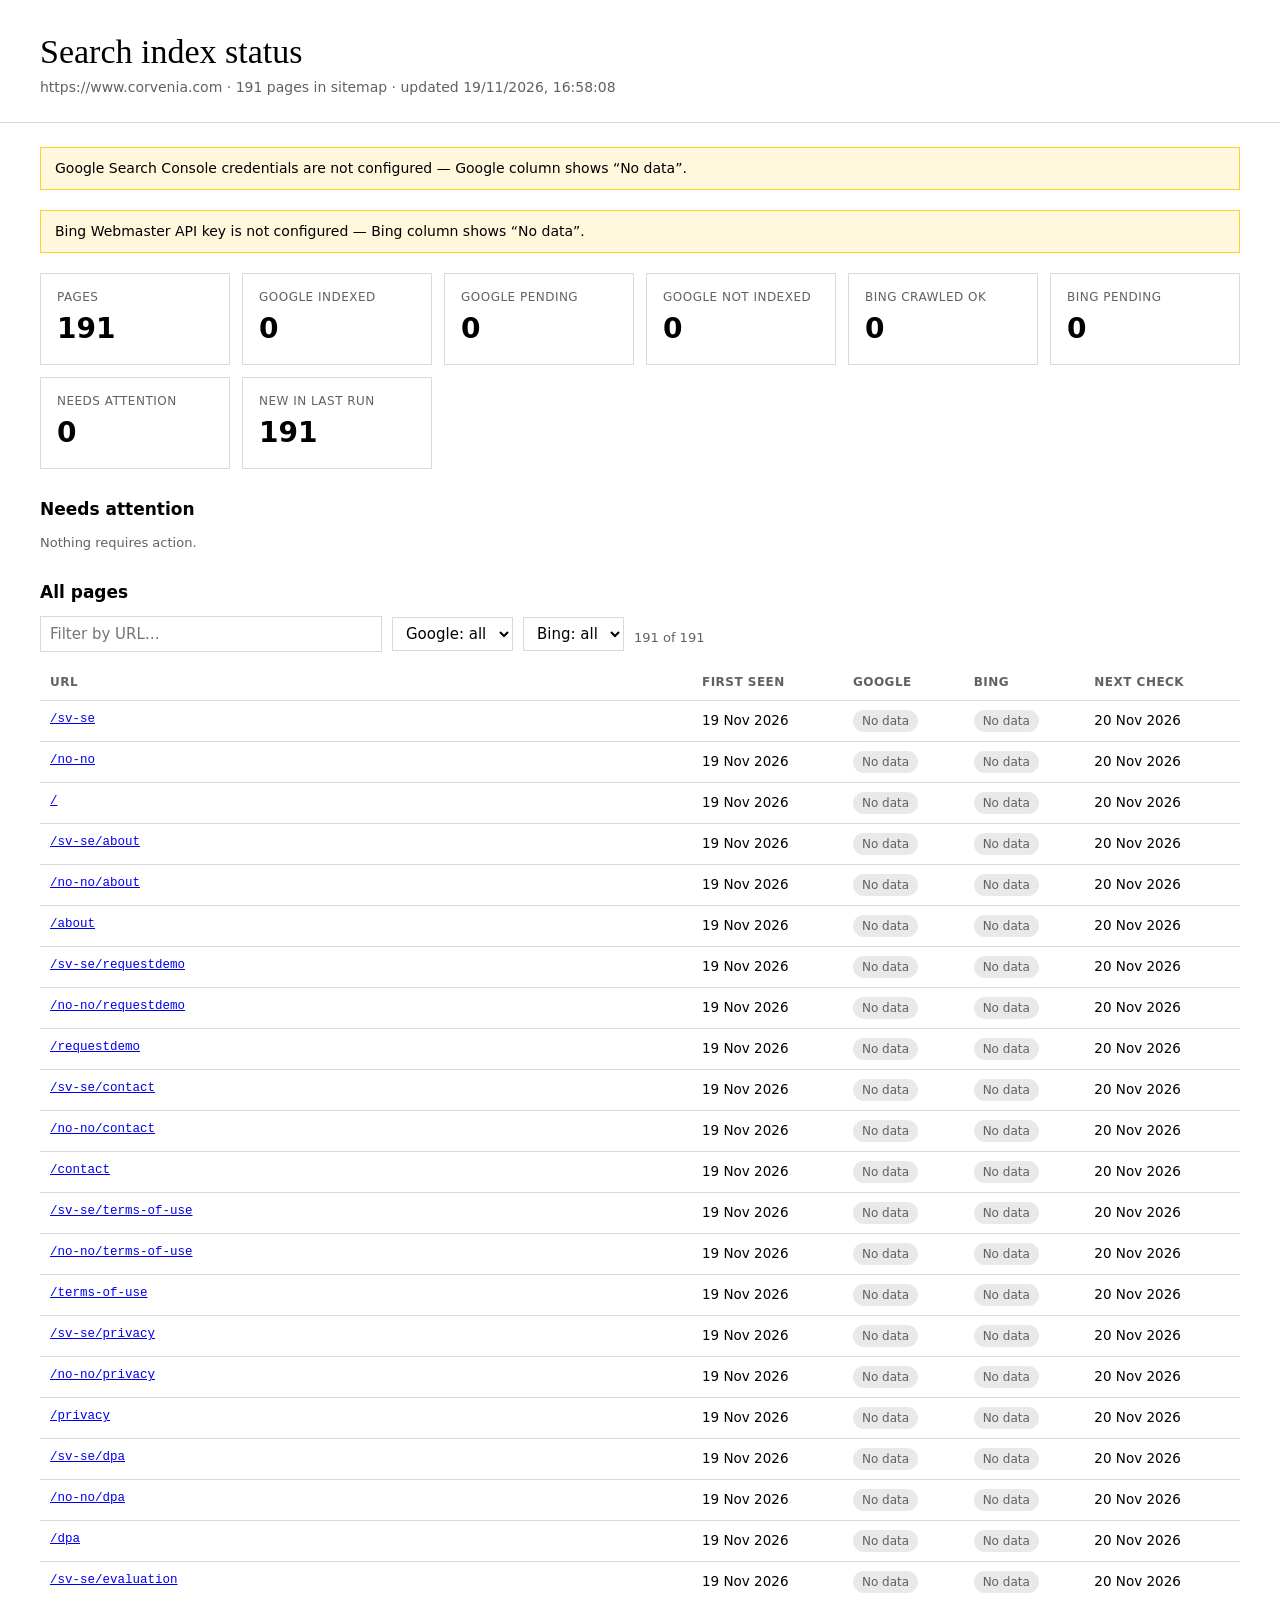
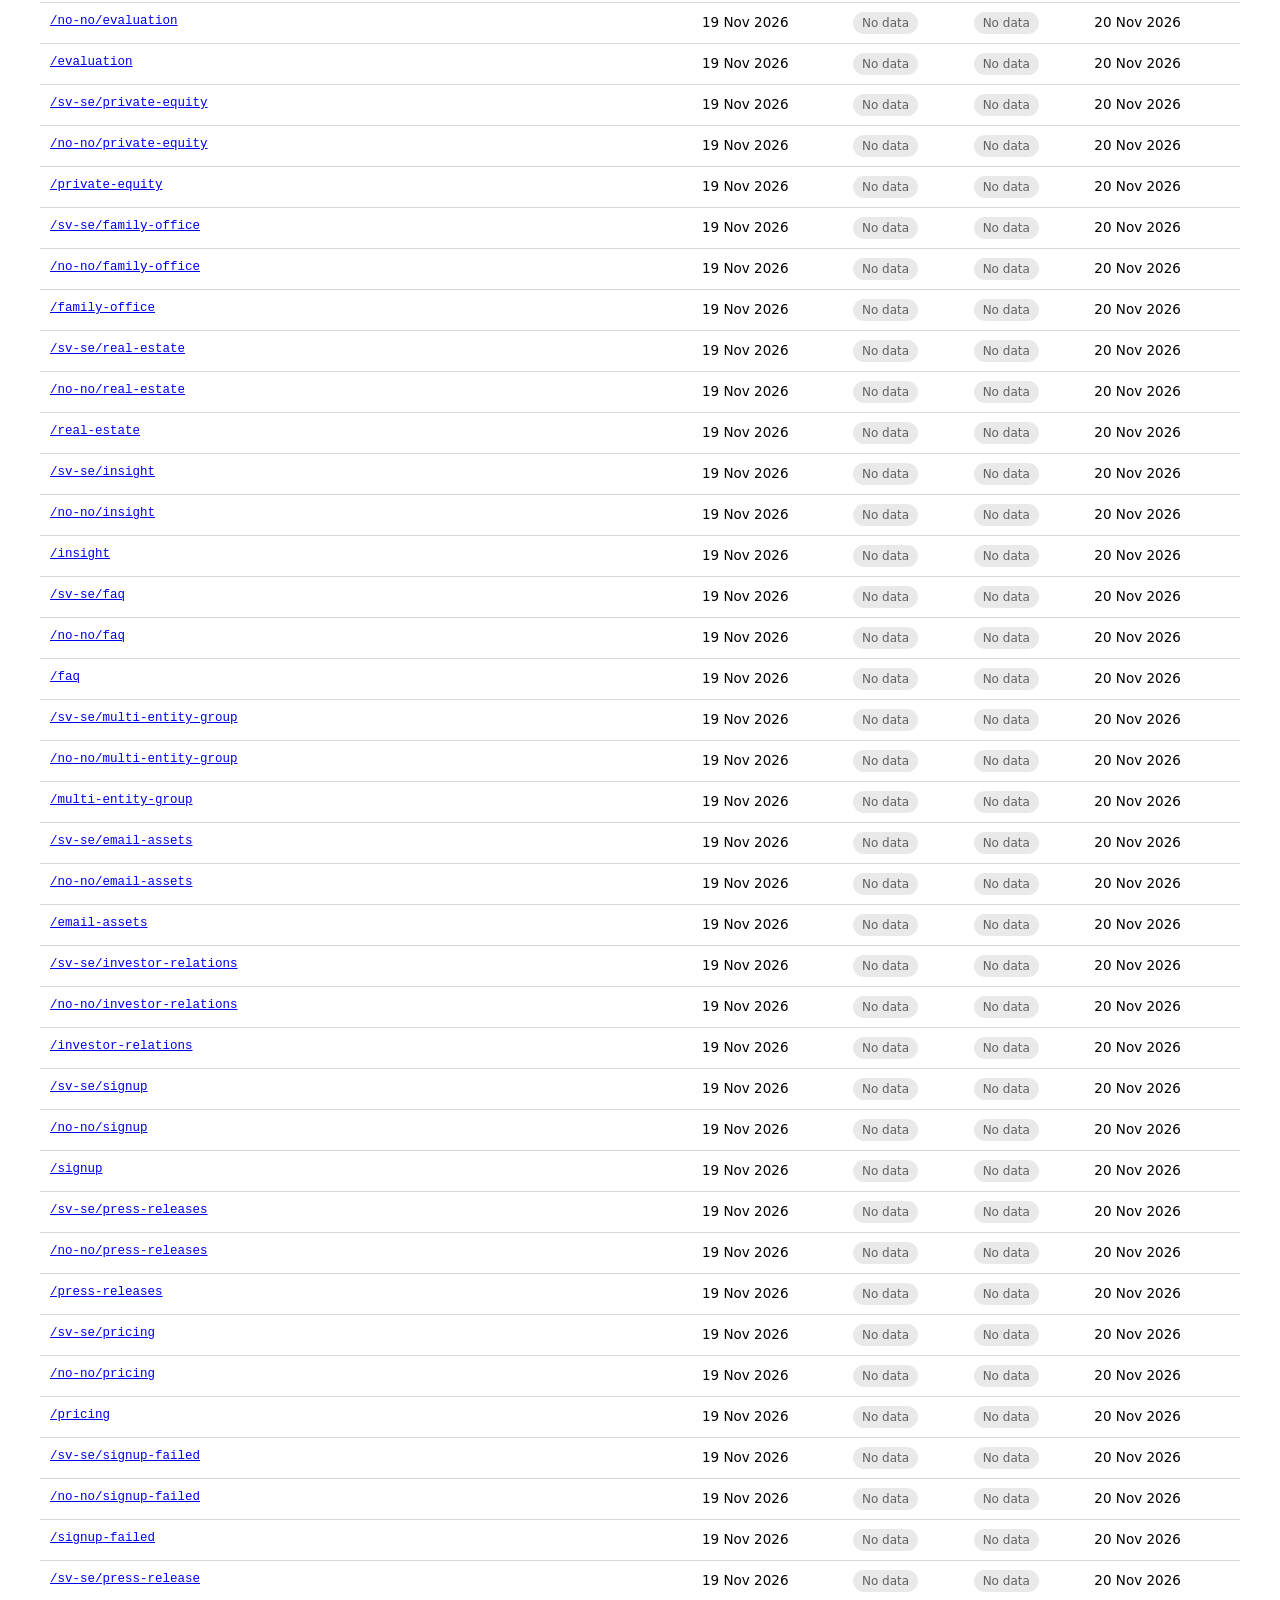
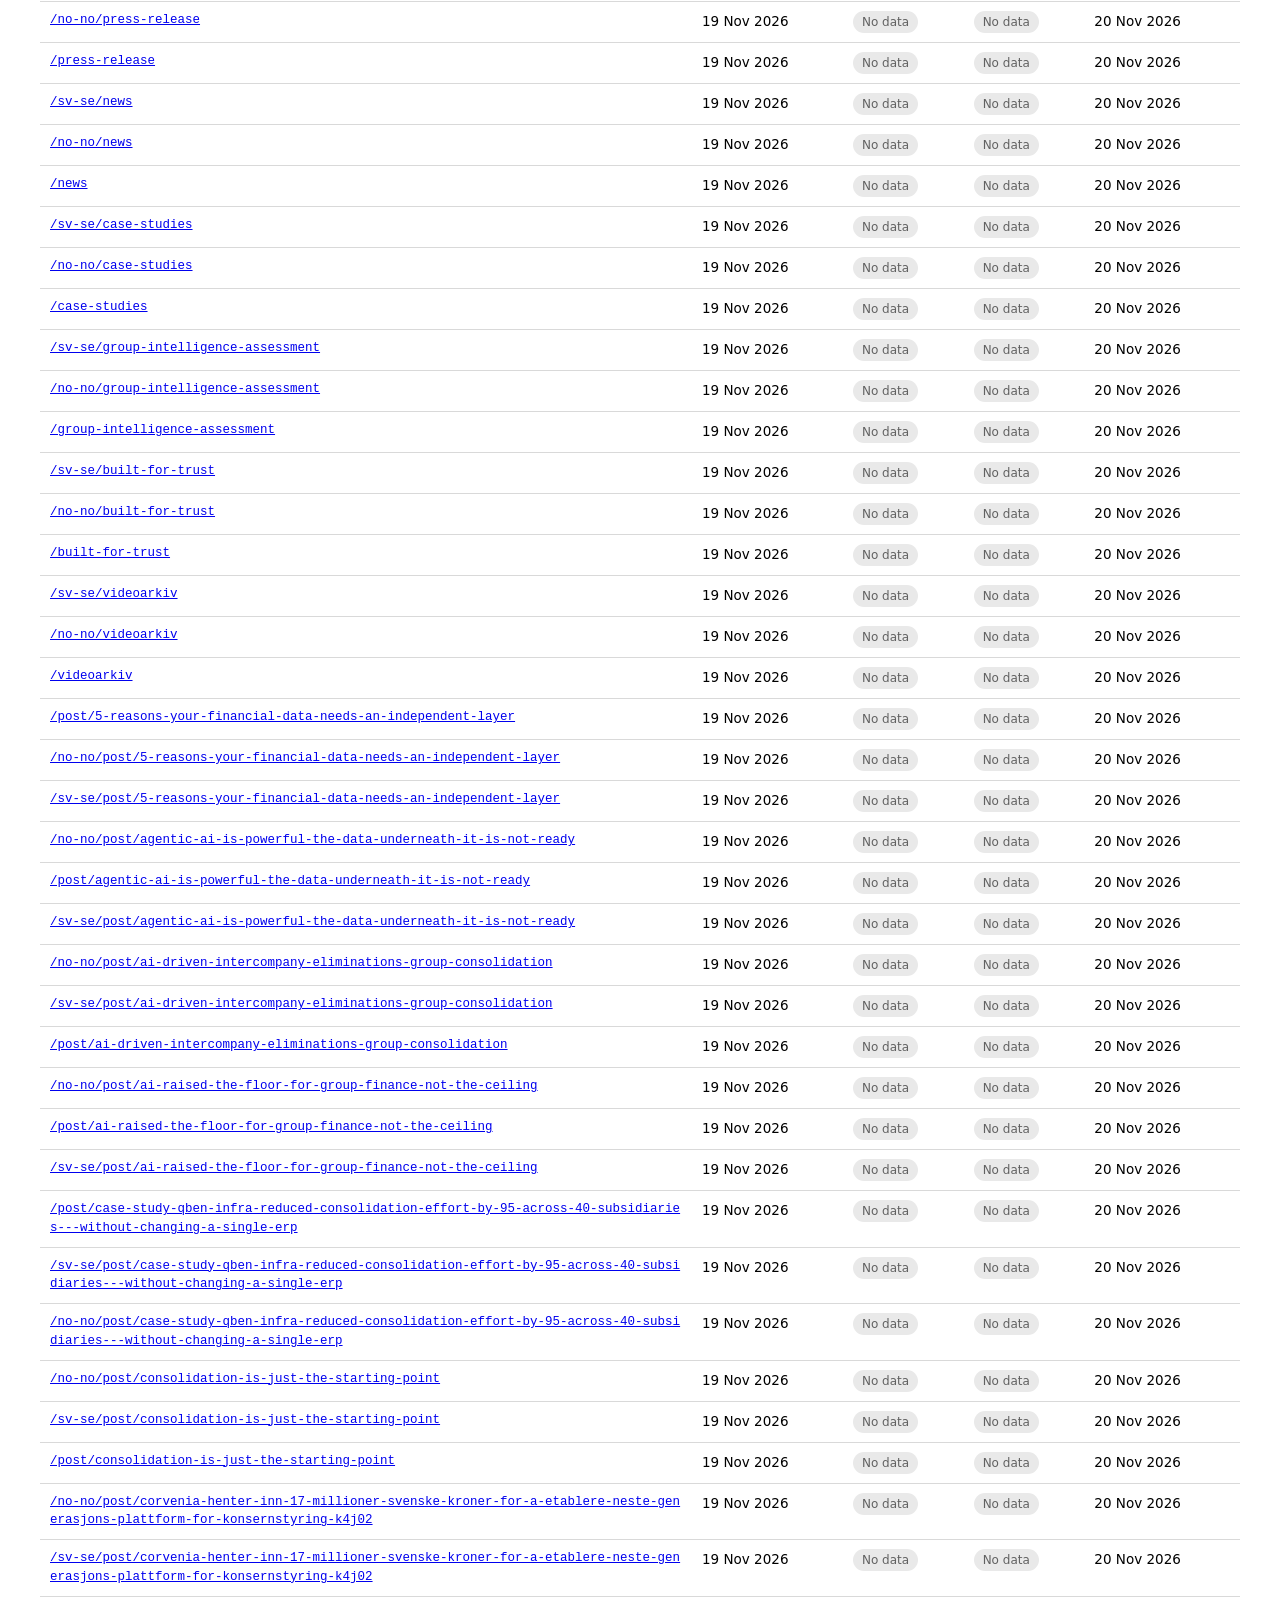
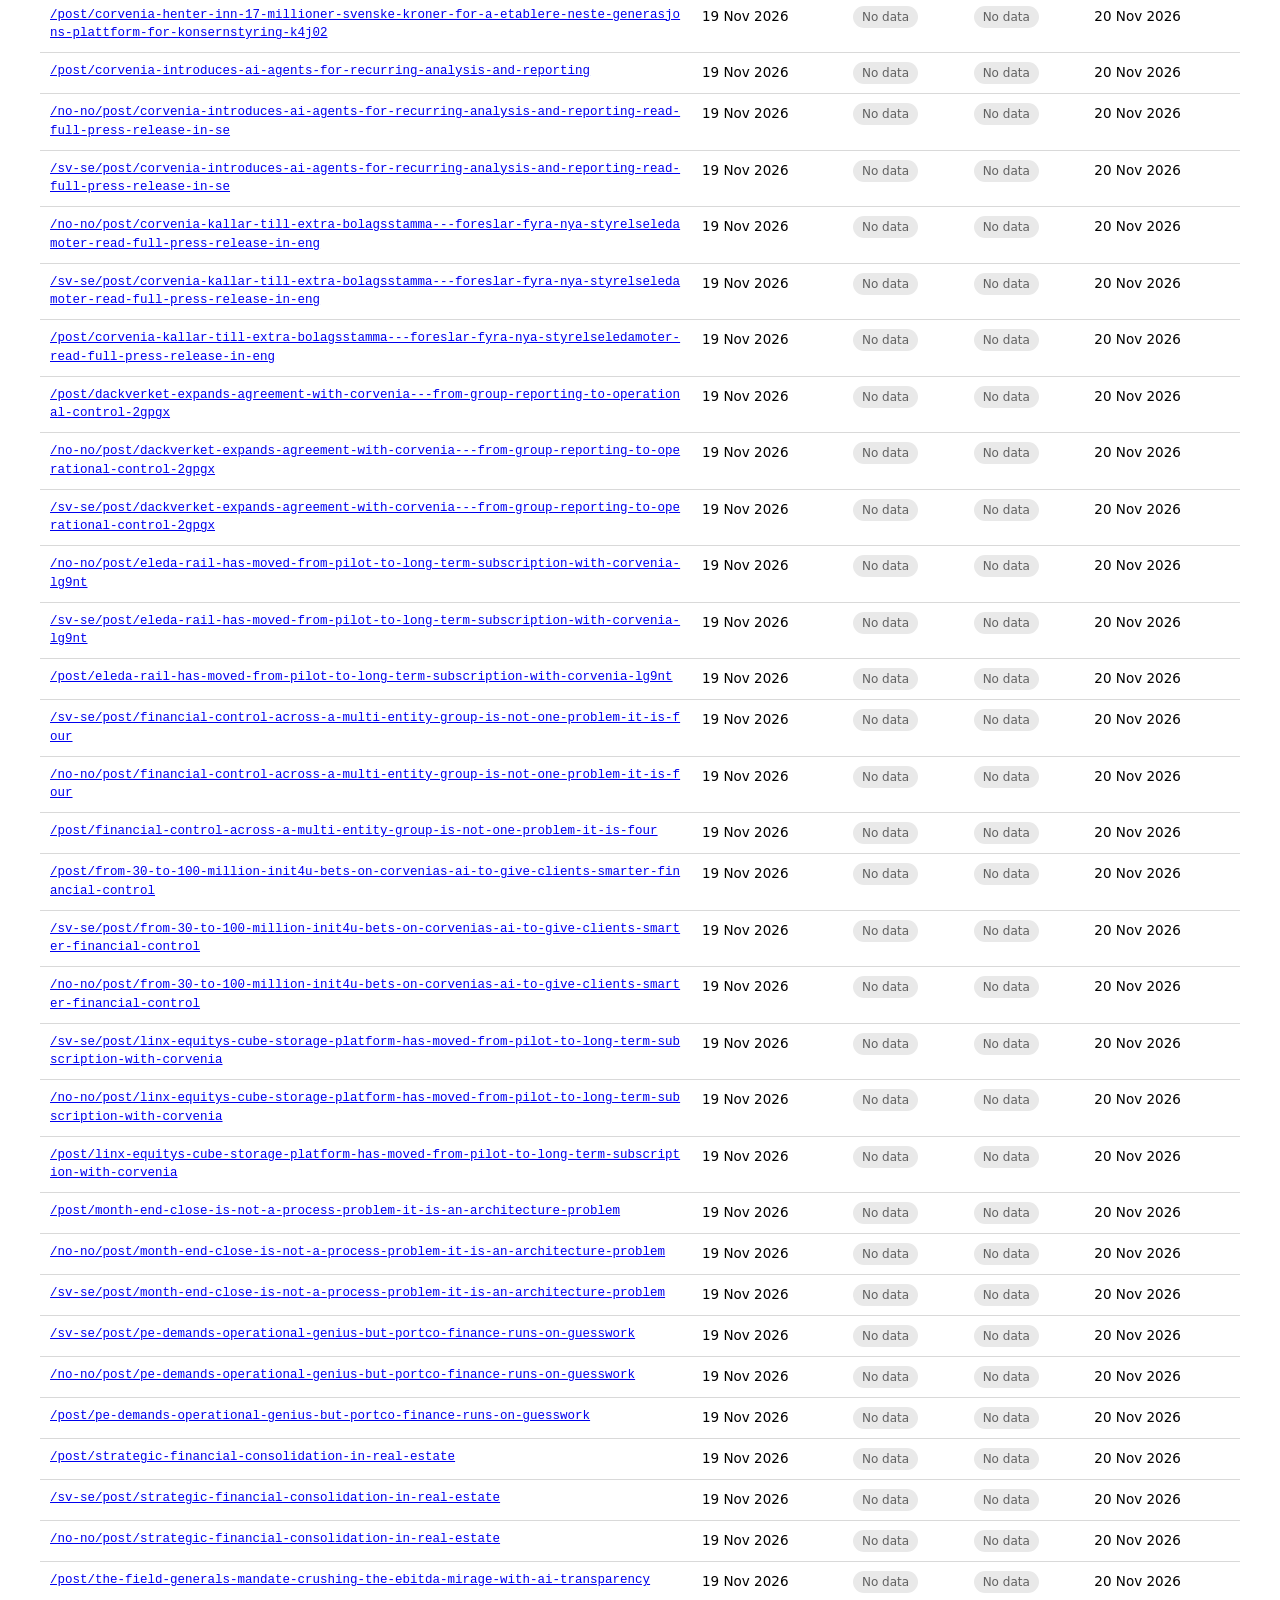
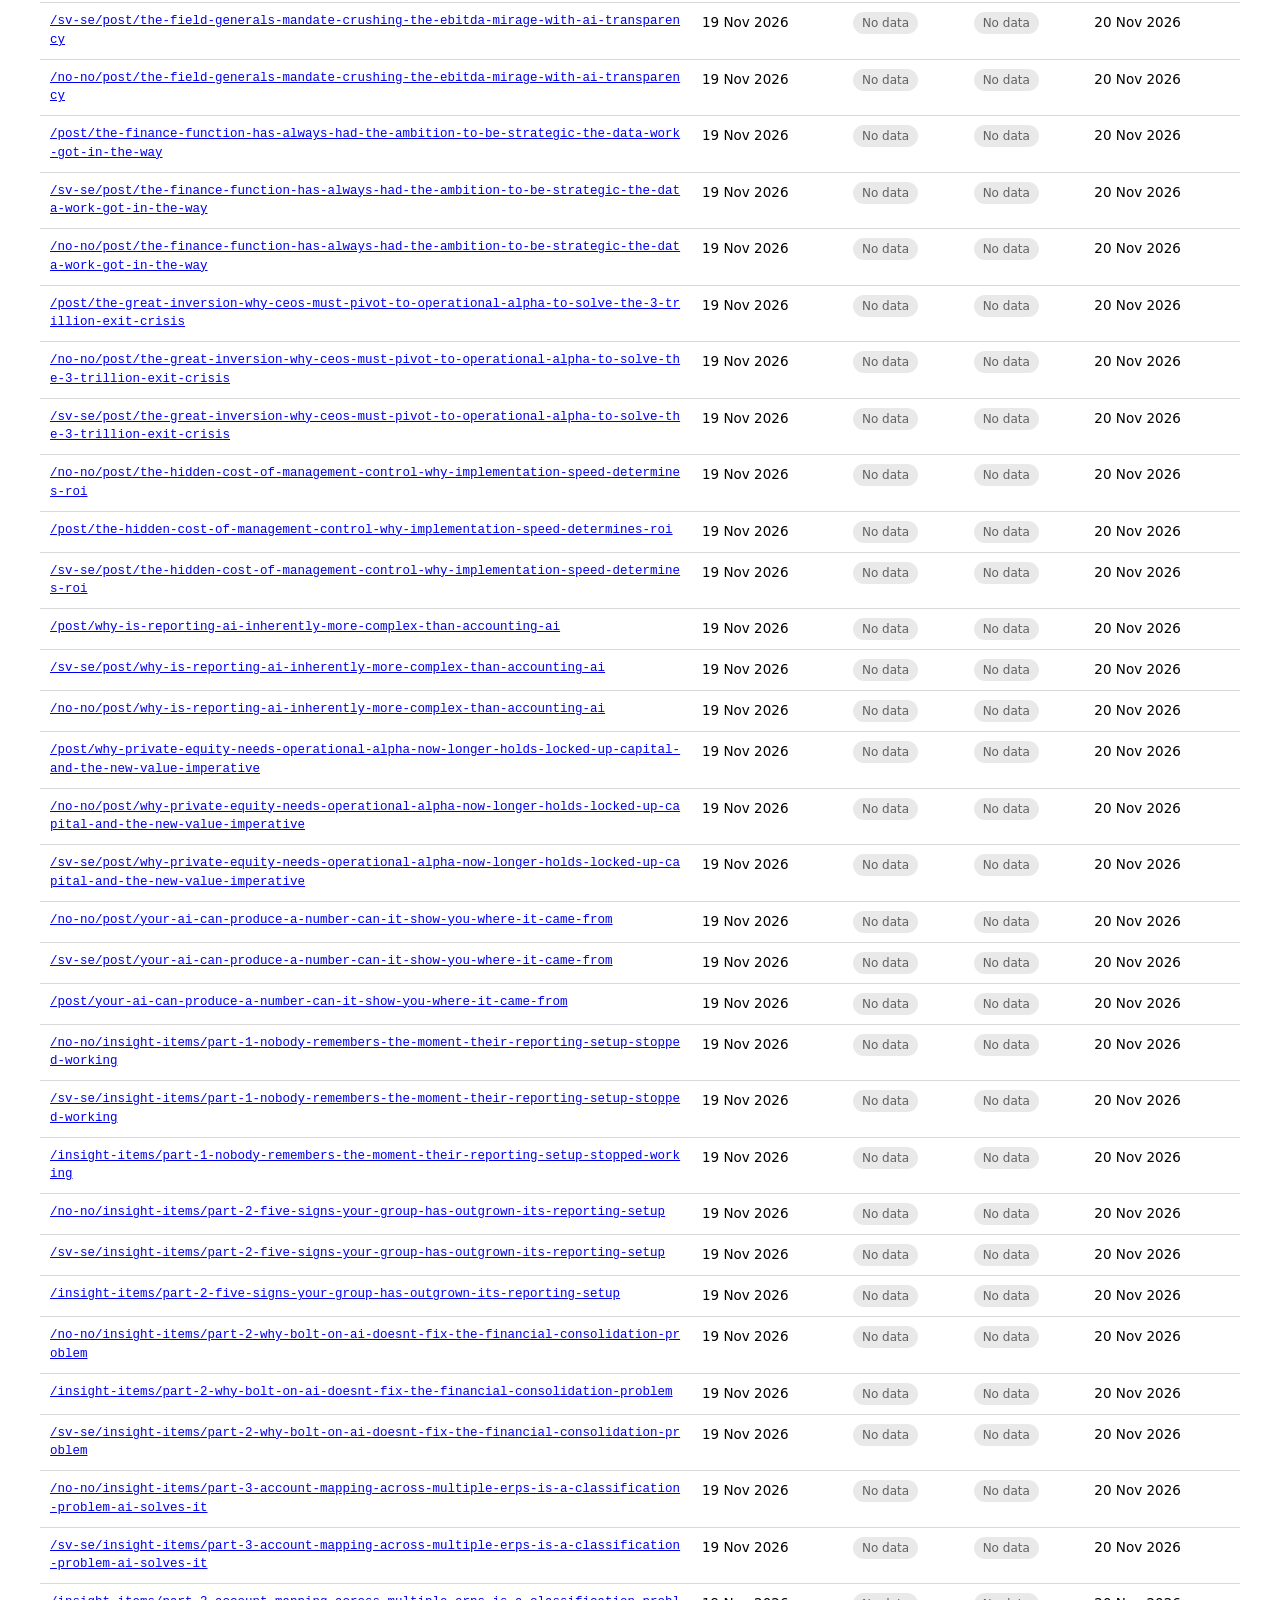
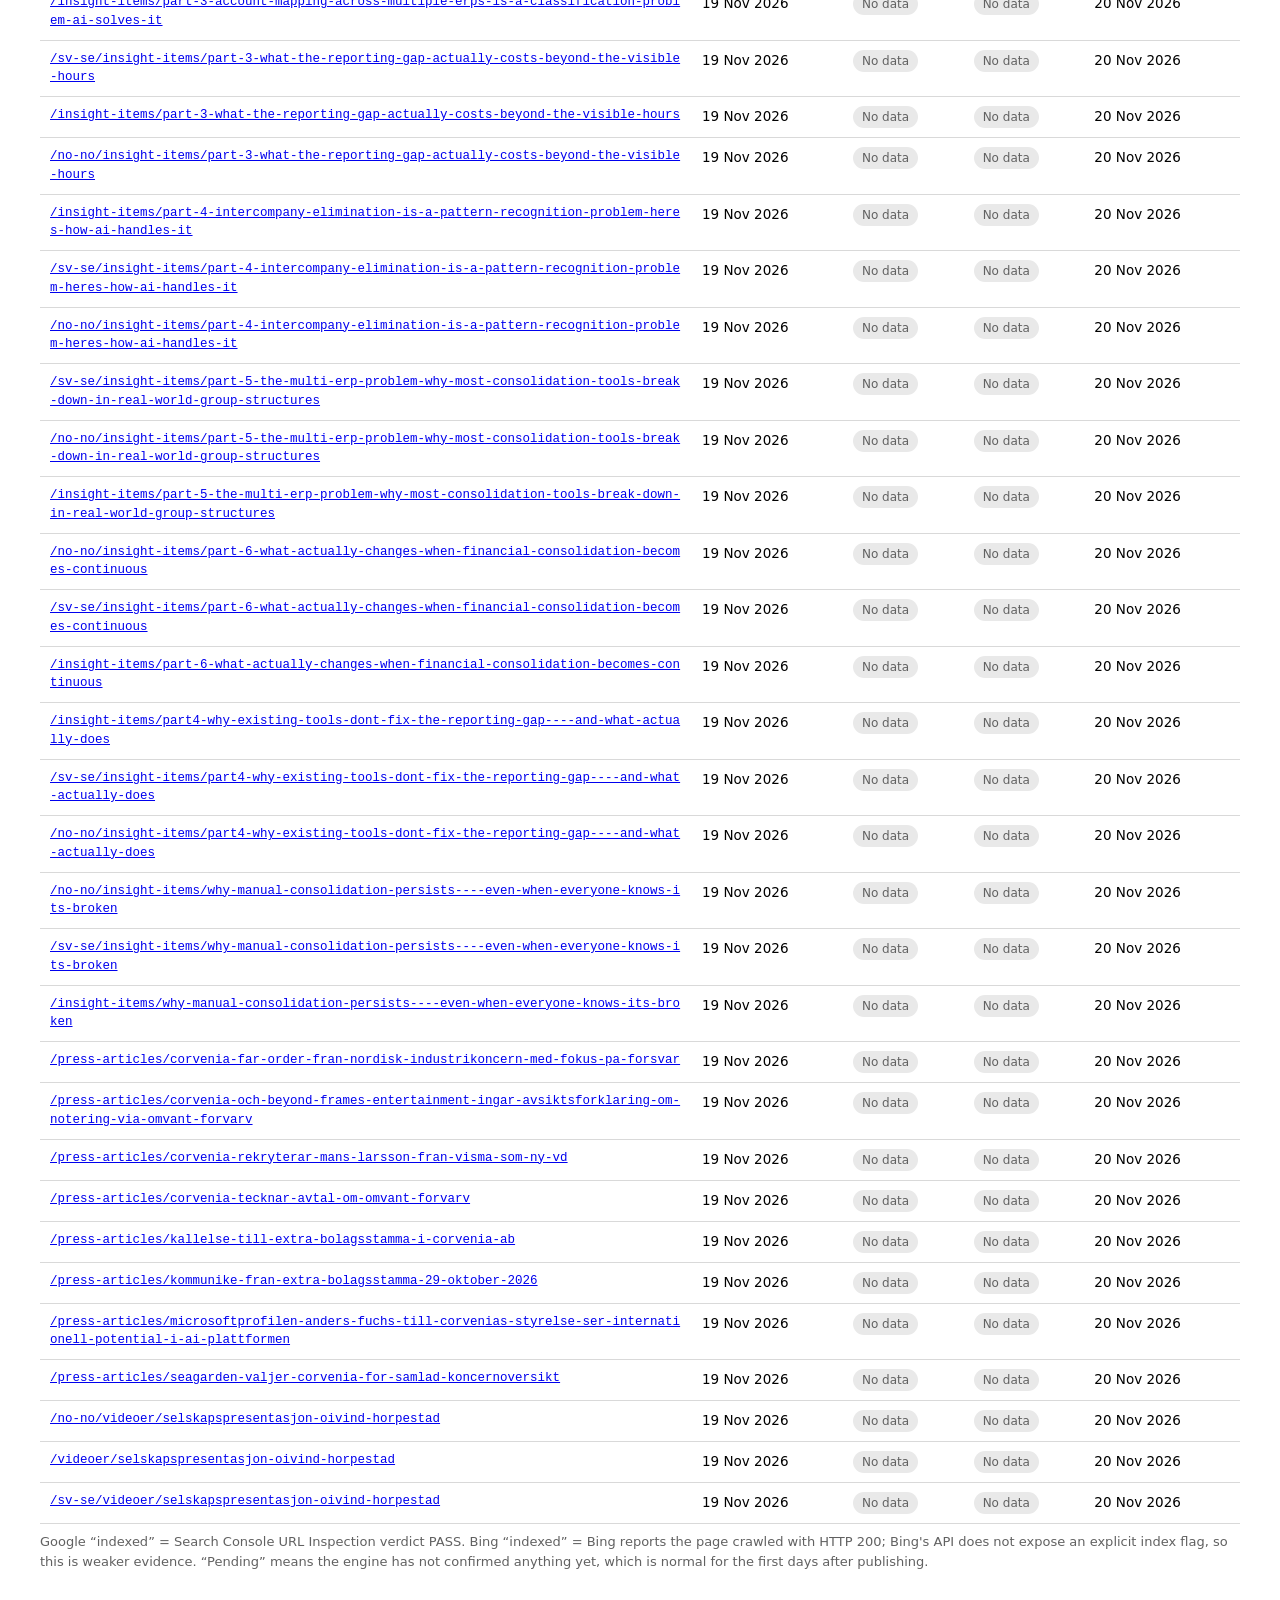
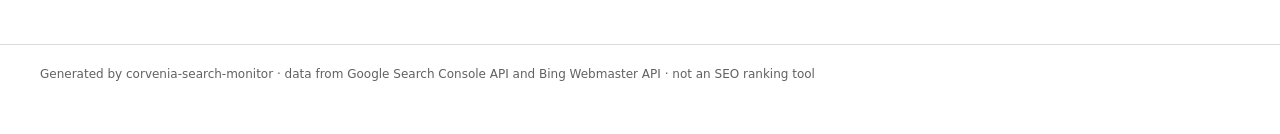
==== docs/index.html @ 1029b353 "Index status 2026-11-19" ====
<!DOCTYPE html>
<html lang="en">
<head>
<meta charset="utf-8">
<meta name="viewport" content="width=device-width, initial-scale=1">
<meta name="robots" content="noindex">
<title>Corvenia · Search index status</title>
<style>
  :root{--ink:#000;--mute:#616161;--line:#d9d9d9;--bg:#fff;--soft:#f5f5f5;
        --ok-bg:#8ff2c2;--ok-fg:#0f4529;--warn-bg:#ffd12e;--warn-fg:#0f240d;
        --bad-bg:#ff4a24;--bad-fg:#fff;--na-bg:#e9e9e9;--na-fg:#616161;--brand:#0f240d}
  *{box-sizing:border-box}
  body{margin:0;font:15px/1.5 "Söhne","Inter",system-ui,-apple-system,sans-serif;color:var(--ink);background:var(--bg)}
  header{padding:32px 40px 24px;border-bottom:1px solid var(--line)}
  h1{font:300 34px/1.15 "LT Museum",Georgia,serif;margin:0 0 6px}
  .sub{color:var(--mute);font-size:14px}
  main{padding:24px 40px 60px;max-width:1400px}
  .cards{display:grid;grid-template-columns:repeat(auto-fit,minmax(170px,1fr));gap:12px;margin:0 0 28px}
  .card{border:1px solid var(--line);padding:14px 16px}
  .card .k{font-size:12px;color:var(--mute);text-transform:uppercase;letter-spacing:.04em}
  .card .v{font-size:28px;font-weight:600;margin-top:2px}
  h2{font-size:17px;font-weight:600;margin:28px 0 10px}
  .pill{display:inline-block;padding:2px 9px;border-radius:999px;font-size:12px;white-space:nowrap}
  .indexed{background:var(--ok-bg);color:var(--ok-fg)}
  .pending{background:var(--warn-bg);color:var(--warn-fg)}
  .not_indexed,.blocked{background:var(--bad-bg);color:var(--bad-fg)}
  .check_failed{background:#fac7f7;color:#700808}
  .unknown{background:var(--na-bg);color:var(--na-fg)}
  table{width:100%;border-collapse:collapse;font-size:13.5px}
  th,td{text-align:left;padding:9px 10px;border-bottom:1px solid var(--line);vertical-align:top}
  th{font-weight:600;color:var(--mute);font-size:12px;text-transform:uppercase;letter-spacing:.04em;cursor:pointer;user-select:none}
  td.url{max-width:460px;word-break:break-all;font-family:"Söhne Mono",ui-monospace,Menlo,monospace;font-size:12.5px}
  td .d{color:var(--mute);font-size:12px;display:block}
  .alerts li{margin:4px 0}
  .controls{display:flex;gap:10px;flex-wrap:wrap;margin:0 0 12px;align-items:center}
  input,select{font:inherit;padding:6px 9px;border:1px solid var(--line);background:#fff}
  .note{color:var(--mute);font-size:13px;margin-top:8px}
  .warn{background:#fff8dc;border:1px solid var(--warn-bg);padding:10px 14px;margin:0 0 20px;font-size:14px}
  footer{padding:20px 40px;color:var(--mute);font-size:12px;border-top:1px solid var(--line)}
  @media (max-width:700px){header,main,footer{padding-left:16px;padding-right:16px}}
</style>
</head>
<body>
<header>
  <h1>Search index status</h1>
  <div class="sub" id="sub">Loading…</div>
</header>
<main>
  <div id="integration-warn"></div>
  <div class="cards" id="cards"></div>

  <h2>Needs attention</h2>
  <div id="alerts"></div>

  <h2>All pages</h2>
  <div class="controls">
    <input id="q" placeholder="Filter by URL…" size="36">
    <select id="fg"><option value="">Google: all</option></select>
    <select id="fb"><option value="">Bing: all</option></select>
    <span class="note" id="count"></span>
  </div>
  <table id="t">
    <thead><tr>
      <th data-k="url">URL</th><th data-k="first_seen">First seen</th>
      <th data-k="g">Google</th><th data-k="b">Bing</th><th data-k="next_check">Next check</th>
    </tr></thead>
    <tbody></tbody>
  </table>
  <p class="note">Google “indexed” = Search Console URL Inspection verdict PASS. Bing “indexed” = Bing reports the page crawled with HTTP 200; Bing's API does not expose an explicit index flag, so this is weaker evidence. “Pending” means the engine has not confirmed anything yet, which is normal for the first days after publishing.</p>
</main>
<footer>Generated by corvenia-search-monitor · data from Google Search Console API and Bing Webmaster API · not an SEO ranking tool</footer>

<script>
const STATUS = {"generated_at": "2026-11-19T16:58:08+00:00", "site": "https://www.corvenia.com", "total_urls": 191, "summary": {"google": {"unknown": 191}, "bing": {"unknown": 191}}, "alerts": [], "last_run": {"started": "2026-11-19T16:57:44+00:00", "discovered": 191, "new": 191, "changed": 0, "removed": 0, "checked": 191, "google_calls": 0, "bing_calls": 0, "bing_submitted": 0, "errors": [], "finished": "2026-11-19T16:58:08+00:00"}, "integrations": {"google": false, "bing": false}, "urls": [{"url": "https://www.corvenia.com/sv-se", "first_seen": "2026-11-19T16:57:44+00:00", "last_change": "2026-11-19T16:57:44+00:00", "next_check": "2026-11-20T16:57:44+00:00", "precheck": {"ok": true, "problem": null}, "google": {"checked_at": "2026-11-19T16:57:44+00:00", "status": "unknown", "verdict": null, "coverage": null, "last_crawl": null, "robots": null, "indexing_state": null, "google_canonical": null, "detail": null}, "bing": {"status": "unknown", "submitted_at": null, "checked_at": "2026-11-19T16:57:44+00:00", "http_status": null, "last_crawled": null, "detail": null}}, {"url": "https://www.corvenia.com/no-no", "first_seen": "2026-11-19T16:57:44+00:00", "last_change": "2026-11-19T16:57:44+00:00", "next_check": "2026-11-20T16:57:44+00:00", "precheck": {"ok": true, "problem": null}, "google": {"checked_at": "2026-11-19T16:57:44+00:00", "status": "unknown", "verdict": null, "coverage": null, "last_crawl": null, "robots": null, "indexing_state": null, "google_canonical": null, "detail": null}, "bing": {"status": "unknown", "submitted_at": null, "checked_at": "2026-11-19T16:57:44+00:00", "http_status": null, "last_crawled": null, "detail": null}}, {"url": "https://www.corvenia.com", "first_seen": "2026-11-19T16:57:44+00:00", "last_change": "2026-11-19T16:57:44+00:00", "next_check": "2026-11-20T16:57:44+00:00", "precheck": {"ok": true, "problem": null}, "google": {"checked_at": "2026-11-19T16:57:44+00:00", "status": "unknown", "verdict": null, "coverage": null, "last_crawl": null, "robots": null, "indexing_state": null, "google_canonical": null, "detail": null}, "bing": {"status": "unknown", "submitted_at": null, "checked_at": "2026-11-19T16:57:44+00:00", "http_status": null, "last_crawled": null, "detail": null}}, {"url": "https://www.corvenia.com/sv-se/about", "first_seen": "2026-11-19T16:57:44+00:00", "last_change": "2026-11-19T16:57:44+00:00", "next_check": "2026-11-20T16:57:44+00:00", "precheck": {"ok": true, "problem": null}, "google": {"checked_at": "2026-11-19T16:57:44+00:00", "status": "unknown", "verdict": null, "coverage": null, "last_crawl": null, "robots": null, "indexing_state": null, "google_canonical": null, "detail": null}, "bing": {"status": "unknown", "submitted_at": null, "checked_at": "2026-11-19T16:57:44+00:00", "http_status": null, "last_crawled": null, "detail": null}}, {"url": "https://www.corvenia.com/no-no/about", "first_seen": "2026-11-19T16:57:44+00:00", "last_change": "2026-11-19T16:57:44+00:00", "next_check": "2026-11-20T16:57:44+00:00", "precheck": {"ok": true, "problem": null}, "google": {"checked_at": "2026-11-19T16:57:44+00:00", "status": "unknown", "verdict": null, "coverage": null, "last_crawl": null, "robots": null, "indexing_state": null, "google_canonical": null, "detail": null}, "bing": {"status": "unknown", "submitted_at": null, "checked_at": "2026-11-19T16:57:44+00:00", "http_status": null, "last_crawled": null, "detail": null}}, {"url": "https://www.corvenia.com/about", "first_seen": "2026-11-19T16:57:44+00:00", "last_change": "2026-11-19T16:57:44+00:00", "next_check": "2026-11-20T16:57:44+00:00", "precheck": {"ok": true, "problem": null}, "google": {"checked_at": "2026-11-19T16:57:44+00:00", "status": "unknown", "verdict": null, "coverage": null, "last_crawl": null, "robots": null, "indexing_state": null, "google_canonical": null, "detail": null}, "bing": {"status": "unknown", "submitted_at": null, "checked_at": "2026-11-19T16:57:44+00:00", "http_status": null, "last_crawled": null, "detail": null}}, {"url": "https://www.corvenia.com/sv-se/requestdemo", "first_seen": "2026-11-19T16:57:44+00:00", "last_change": "2026-11-19T16:57:44+00:00", "next_check": "2026-11-20T16:57:44+00:00", "precheck": {"ok": true, "problem": null}, "google": {"checked_at": "2026-11-19T16:57:44+00:00", "status": "unknown", "verdict": null, "coverage": null, "last_crawl": null, "robots": null, "indexing_state": null, "google_canonical": null, "detail": null}, "bing": {"status": "unknown", "submitted_at": null, "checked_at": "2026-11-19T16:57:44+00:00", "http_status": null, "last_crawled": null, "detail": null}}, {"url": "https://www.corvenia.com/no-no/requestdemo", "first_seen": "2026-11-19T16:57:44+00:00", "last_change": "2026-11-19T16:57:44+00:00", "next_check": "2026-11-20T16:57:44+00:00", "precheck": {"ok": true, "problem": null}, "google": {"checked_at": "2026-11-19T16:57:44+00:00", "status": "unknown", "verdict": null, "coverage": null, "last_crawl": null, "robots": null, "indexing_state": null, "google_canonical": null, "detail": null}, "bing": {"status": "unknown", "submitted_at": null, "checked_at": "2026-11-19T16:57:44+00:00", "http_status": null, "last_crawled": null, "detail": null}}, {"url": "https://www.corvenia.com/requestdemo", "first_seen": "2026-11-19T16:57:44+00:00", "last_change": "2026-11-19T16:57:44+00:00", "next_check": "2026-11-20T16:57:44+00:00", "precheck": {"ok": true, "problem": null}, "google": {"checked_at": "2026-11-19T16:57:44+00:00", "status": "unknown", "verdict": null, "coverage": null, "last_crawl": null, "robots": null, "indexing_state": null, "google_canonical": null, "detail": null}, "bing": {"status": "unknown", "submitted_at": null, "checked_at": "2026-11-19T16:57:44+00:00", "http_status": null, "last_crawled": null, "detail": null}}, {"url": "https://www.corvenia.com/sv-se/contact", "first_seen": "2026-11-19T16:57:44+00:00", "last_change": "2026-11-19T16:57:44+00:00", "next_check": "2026-11-20T16:57:44+00:00", "precheck": {"ok": true, "problem": null}, "google": {"checked_at": "2026-11-19T16:57:44+00:00", "status": "unknown", "verdict": null, "coverage": null, "last_crawl": null, "robots": null, "indexing_state": null, "google_canonical": null, "detail": null}, "bing": {"status": "unknown", "submitted_at": null, "checked_at": "2026-11-19T16:57:44+00:00", "http_status": null, "last_crawled": null, "detail": null}}, {"url": "https://www.corvenia.com/no-no/contact", "first_seen": "2026-11-19T16:57:44+00:00", "last_change": "2026-11-19T16:57:44+00:00", "next_check": "2026-11-20T16:57:44+00:00", "precheck": {"ok": true, "problem": null}, "google": {"checked_at": "2026-11-19T16:57:44+00:00", "status": "unknown", "verdict": null, "coverage": null, "last_crawl": null, "robots": null, "indexing_state": null, "google_canonical": null, "detail": null}, "bing": {"status": "unknown", "submitted_at": null, "checked_at": "2026-11-19T16:57:44+00:00", "http_status": null, "last_crawled": null, "detail": null}}, {"url": "https://www.corvenia.com/contact", "first_seen": "2026-11-19T16:57:44+00:00", "last_change": "2026-11-19T16:57:44+00:00", "next_check": "2026-11-20T16:57:44+00:00", "precheck": {"ok": true, "problem": null}, "google": {"checked_at": "2026-11-19T16:57:44+00:00", "status": "unknown", "verdict": null, "coverage": null, "last_crawl": null, "robots": null, "indexing_state": null, "google_canonical": null, "detail": null}, "bing": {"status": "unknown", "submitted_at": null, "checked_at": "2026-11-19T16:57:44+00:00", "http_status": null, "last_crawled": null, "detail": null}}, {"url": "https://www.corvenia.com/sv-se/terms-of-use", "first_seen": "2026-11-19T16:57:44+00:00", "last_change": "2026-11-19T16:57:44+00:00", "next_check": "2026-11-20T16:57:44+00:00", "precheck": {"ok": true, "problem": null}, "google": {"checked_at": "2026-11-19T16:57:44+00:00", "status": "unknown", "verdict": null, "coverage": null, "last_crawl": null, "robots": null, "indexing_state": null, "google_canonical": null, "detail": null}, "bing": {"status": "unknown", "submitted_at": null, "checked_at": "2026-11-19T16:57:44+00:00", "http_status": null, "last_crawled": null, "detail": null}}, {"url": "https://www.corvenia.com/no-no/terms-of-use", "first_seen": "2026-11-19T16:57:44+00:00", "last_change": "2026-11-19T16:57:44+00:00", "next_check": "2026-11-20T16:57:44+00:00", "precheck": {"ok": true, "problem": null}, "google": {"checked_at": "2026-11-19T16:57:44+00:00", "status": "unknown", "verdict": null, "coverage": null, "last_crawl": null, "robots": null, "indexing_state": null, "google_canonical": null, "detail": null}, "bing": {"status": "unknown", "submitted_at": null, "checked_at": "2026-11-19T16:57:44+00:00", "http_status": null, "last_crawled": null, "detail": null}}, {"url": "https://www.corvenia.com/terms-of-use", "first_seen": "2026-11-19T16:57:44+00:00", "last_change": "2026-11-19T16:57:44+00:00", "next_check": "2026-11-20T16:57:44+00:00", "precheck": {"ok": true, "problem": null}, "google": {"checked_at": "2026-11-19T16:57:44+00:00", "status": "unknown", "verdict": null, "coverage": null, "last_crawl": null, "robots": null, "indexing_state": null, "google_canonical": null, "detail": null}, "bing": {"status": "unknown", "submitted_at": null, "checked_at": "2026-11-19T16:57:44+00:00", "http_status": null, "last_crawled": null, "detail": null}}, {"url": "https://www.corvenia.com/sv-se/privacy", "first_seen": "2026-11-19T16:57:44+00:00", "last_change": "2026-11-19T16:57:44+00:00", "next_check": "2026-11-20T16:57:44+00:00", "precheck": {"ok": true, "problem": null}, "google": {"checked_at": "2026-11-19T16:57:44+00:00", "status": "unknown", "verdict": null, "coverage": null, "last_crawl": null, "robots": null, "indexing_state": null, "google_canonical": null, "detail": null}, "bing": {"status": "unknown", "submitted_at": null, "checked_at": "2026-11-19T16:57:44+00:00", "http_status": null, "last_crawled": null, "detail": null}}, {"url": "https://www.corvenia.com/no-no/privacy", "first_seen": "2026-11-19T16:57:44+00:00", "last_change": "2026-11-19T16:57:44+00:00", "next_check": "2026-11-20T16:57:44+00:00", "precheck": {"ok": true, "problem": null}, "google": {"checked_at": "2026-11-19T16:57:44+00:00", "status": "unknown", "verdict": null, "coverage": null, "last_crawl": null, "robots": null, "indexing_state": null, "google_canonical": null, "detail": null}, "bing": {"status": "unknown", "submitted_at": null, "checked_at": "2026-11-19T16:57:44+00:00", "http_status": null, "last_crawled": null, "detail": null}}, {"url": "https://www.corvenia.com/privacy", "first_seen": "2026-11-19T16:57:44+00:00", "last_change": "2026-11-19T16:57:44+00:00", "next_check": "2026-11-20T16:57:44+00:00", "precheck": {"ok": true, "problem": null}, "google": {"checked_at": "2026-11-19T16:57:44+00:00", "status": "unknown", "verdict": null, "coverage": null, "last_crawl": null, "robots": null, "indexing_state": null, "google_canonical": null, "detail": null}, "bing": {"status": "unknown", "submitted_at": null, "checked_at": "2026-11-19T16:57:44+00:00", "http_status": null, "last_crawled": null, "detail": null}}, {"url": "https://www.corvenia.com/sv-se/dpa", "first_seen": "2026-11-19T16:57:44+00:00", "last_change": "2026-11-19T16:57:44+00:00", "next_check": "2026-11-20T16:57:44+00:00", "precheck": {"ok": true, "problem": null}, "google": {"checked_at": "2026-11-19T16:57:44+00:00", "status": "unknown", "verdict": null, "coverage": null, "last_crawl": null, "robots": null, "indexing_state": null, "google_canonical": null, "detail": null}, "bing": {"status": "unknown", "submitted_at": null, "checked_at": "2026-11-19T16:57:44+00:00", "http_status": null, "last_crawled": null, "detail": null}}, {"url": "https://www.corvenia.com/no-no/dpa", "first_seen": "2026-11-19T16:57:44+00:00", "last_change": "2026-11-19T16:57:44+00:00", "next_check": "2026-11-20T16:57:44+00:00", "precheck": {"ok": true, "problem": null}, "google": {"checked_at": "2026-11-19T16:57:44+00:00", "status": "unknown", "verdict": null, "coverage": null, "last_crawl": null, "robots": null, "indexing_state": null, "google_canonical": null, "detail": null}, "bing": {"status": "unknown", "submitted_at": null, "checked_at": "2026-11-19T16:57:44+00:00", "http_status": null, "last_crawled": null, "detail": null}}, {"url": "https://www.corvenia.com/dpa", "first_seen": "2026-11-19T16:57:44+00:00", "last_change": "2026-11-19T16:57:44+00:00", "next_check": "2026-11-20T16:57:44+00:00", "precheck": {"ok": true, "problem": null}, "google": {"checked_at": "2026-11-19T16:57:44+00:00", "status": "unknown", "verdict": null, "coverage": null, "last_crawl": null, "robots": null, "indexing_state": null, "google_canonical": null, "detail": null}, "bing": {"status": "unknown", "submitted_at": null, "checked_at": "2026-11-19T16:57:44+00:00", "http_status": null, "last_crawled": null, "detail": null}}, {"url": "https://www.corvenia.com/sv-se/evaluation", "first_seen": "2026-11-19T16:57:44+00:00", "last_change": "2026-11-19T16:57:44+00:00", "next_check": "2026-11-20T16:57:44+00:00", "precheck": {"ok": true, "problem": null}, "google": {"checked_at": "2026-11-19T16:57:44+00:00", "status": "unknown", "verdict": null, "coverage": null, "last_crawl": null, "robots": null, "indexing_state": null, "google_canonical": null, "detail": null}, "bing": {"status": "unknown", "submitted_at": null, "checked_at": "2026-11-19T16:57:44+00:00", "http_status": null, "last_crawled": null, "detail": null}}, {"url": "https://www.corvenia.com/no-no/evaluation", "first_seen": "2026-11-19T16:57:44+00:00", "last_change": "2026-11-19T16:57:44+00:00", "next_check": "2026-11-20T16:57:44+00:00", "precheck": {"ok": true, "problem": null}, "google": {"checked_at": "2026-11-19T16:57:44+00:00", "status": "unknown", "verdict": null, "coverage": null, "last_crawl": null, "robots": null, "indexing_state": null, "google_canonical": null, "detail": null}, "bing": {"status": "unknown", "submitted_at": null, "checked_at": "2026-11-19T16:57:44+00:00", "http_status": null, "last_crawled": null, "detail": null}}, {"url": "https://www.corvenia.com/evaluation", "first_seen": "2026-11-19T16:57:44+00:00", "last_change": "2026-11-19T16:57:44+00:00", "next_check": "2026-11-20T16:57:44+00:00", "precheck": {"ok": true, "problem": null}, "google": {"checked_at": "2026-11-19T16:57:44+00:00", "status": "unknown", "verdict": null, "coverage": null, "last_crawl": null, "robots": null, "indexing_state": null, "google_canonical": null, "detail": null}, "bing": {"status": "unknown", "submitted_at": null, "checked_at": "2026-11-19T16:57:44+00:00", "http_status": null, "last_crawled": null, "detail": null}}, {"url": "https://www.corvenia.com/sv-se/private-equity", "first_seen": "2026-11-19T16:57:44+00:00", "last_change": "2026-11-19T16:57:44+00:00", "next_check": "2026-11-20T16:57:44+00:00", "precheck": {"ok": true, "problem": null}, "google": {"checked_at": "2026-11-19T16:57:44+00:00", "status": "unknown", "verdict": null, "coverage": null, "last_crawl": null, "robots": null, "indexing_state": null, "google_canonical": null, "detail": null}, "bing": {"status": "unknown", "submitted_at": null, "checked_at": "2026-11-19T16:57:44+00:00", "http_status": null, "last_crawled": null, "detail": null}}, {"url": "https://www.corvenia.com/no-no/private-equity", "first_seen": "2026-11-19T16:57:44+00:00", "last_change": "2026-11-19T16:57:44+00:00", "next_check": "2026-11-20T16:57:44+00:00", "precheck": {"ok": true, "problem": null}, "google": {"checked_at": "2026-11-19T16:57:44+00:00", "status": "unknown", "verdict": null, "coverage": null, "last_crawl": null, "robots": null, "indexing_state": null, "google_canonical": null, "detail": null}, "bing": {"status": "unknown", "submitted_at": null, "checked_at": "2026-11-19T16:57:44+00:00", "http_status": null, "last_crawled": null, "detail": null}}, {"url": "https://www.corvenia.com/private-equity", "first_seen": "2026-11-19T16:57:44+00:00", "last_change": "2026-11-19T16:57:44+00:00", "next_check": "2026-11-20T16:57:44+00:00", "precheck": {"ok": true, "problem": null}, "google": {"checked_at": "2026-11-19T16:57:44+00:00", "status": "unknown", "verdict": null, "coverage": null, "last_crawl": null, "robots": null, "indexing_state": null, "google_canonical": null, "detail": null}, "bing": {"status": "unknown", "submitted_at": null, "checked_at": "2026-11-19T16:57:44+00:00", "http_status": null, "last_crawled": null, "detail": null}}, {"url": "https://www.corvenia.com/sv-se/family-office", "first_seen": "2026-11-19T16:57:44+00:00", "last_change": "2026-11-19T16:57:44+00:00", "next_check": "2026-11-20T16:57:44+00:00", "precheck": {"ok": true, "problem": null}, "google": {"checked_at": "2026-11-19T16:57:44+00:00", "status": "unknown", "verdict": null, "coverage": null, "last_crawl": null, "robots": null, "indexing_state": null, "google_canonical": null, "detail": null}, "bing": {"status": "unknown", "submitted_at": null, "checked_at": "2026-11-19T16:57:44+00:00", "http_status": null, "last_crawled": null, "detail": null}}, {"url": "https://www.corvenia.com/no-no/family-office", "first_seen": "2026-11-19T16:57:44+00:00", "last_change": "2026-11-19T16:57:44+00:00", "next_check": "2026-11-20T16:57:44+00:00", "precheck": {"ok": true, "problem": null}, "google": {"checked_at": "2026-11-19T16:57:44+00:00", "status": "unknown", "verdict": null, "coverage": null, "last_crawl": null, "robots": null, "indexing_state": null, "google_canonical": null, "detail": null}, "bing": {"status": "unknown", "submitted_at": null, "checked_at": "2026-11-19T16:57:44+00:00", "http_status": null, "last_crawled": null, "detail": null}}, {"url": "https://www.corvenia.com/family-office", "first_seen": "2026-11-19T16:57:44+00:00", "last_change": "2026-11-19T16:57:44+00:00", "next_check": "2026-11-20T16:57:44+00:00", "precheck": {"ok": true, "problem": null}, "google": {"checked_at": "2026-11-19T16:57:44+00:00", "status": "unknown", "verdict": null, "coverage": null, "last_crawl": null, "robots": null, "indexing_state": null, "google_canonical": null, "detail": null}, "bing": {"status": "unknown", "submitted_at": null, "checked_at": "2026-11-19T16:57:44+00:00", "http_status": null, "last_crawled": null, "detail": null}}, {"url": "https://www.corvenia.com/sv-se/real-estate", "first_seen": "2026-11-19T16:57:44+00:00", "last_change": "2026-11-19T16:57:44+00:00", "next_check": "2026-11-20T16:57:44+00:00", "precheck": {"ok": true, "problem": null}, "google": {"checked_at": "2026-11-19T16:57:44+00:00", "status": "unknown", "verdict": null, "coverage": null, "last_crawl": null, "robots": null, "indexing_state": null, "google_canonical": null, "detail": null}, "bing": {"status": "unknown", "submitted_at": null, "checked_at": "2026-11-19T16:57:44+00:00", "http_status": null, "last_crawled": null, "detail": null}}, {"url": "https://www.corvenia.com/no-no/real-estate", "first_seen": "2026-11-19T16:57:44+00:00", "last_change": "2026-11-19T16:57:44+00:00", "next_check": "2026-11-20T16:57:44+00:00", "precheck": {"ok": true, "problem": null}, "google": {"checked_at": "2026-11-19T16:57:44+00:00", "status": "unknown", "verdict": null, "coverage": null, "last_crawl": null, "robots": null, "indexing_state": null, "google_canonical": null, "detail": null}, "bing": {"status": "unknown", "submitted_at": null, "checked_at": "2026-11-19T16:57:44+00:00", "http_status": null, "last_crawled": null, "detail": null}}, {"url": "https://www.corvenia.com/real-estate", "first_seen": "2026-11-19T16:57:44+00:00", "last_change": "2026-11-19T16:57:44+00:00", "next_check": "2026-11-20T16:57:44+00:00", "precheck": {"ok": true, "problem": null}, "google": {"checked_at": "2026-11-19T16:57:44+00:00", "status": "unknown", "verdict": null, "coverage": null, "last_crawl": null, "robots": null, "indexing_state": null, "google_canonical": null, "detail": null}, "bing": {"status": "unknown", "submitted_at": null, "checked_at": "2026-11-19T16:57:44+00:00", "http_status": null, "last_crawled": null, "detail": null}}, {"url": "https://www.corvenia.com/sv-se/insight", "first_seen": "2026-11-19T16:57:44+00:00", "last_change": "2026-11-19T16:57:44+00:00", "next_check": "2026-11-20T16:57:44+00:00", "precheck": {"ok": true, "problem": null}, "google": {"checked_at": "2026-11-19T16:57:44+00:00", "status": "unknown", "verdict": null, "coverage": null, "last_crawl": null, "robots": null, "indexing_state": null, "google_canonical": null, "detail": null}, "bing": {"status": "unknown", "submitted_at": null, "checked_at": "2026-11-19T16:57:44+00:00", "http_status": null, "last_crawled": null, "detail": null}}, {"url": "https://www.corvenia.com/no-no/insight", "first_seen": "2026-11-19T16:57:44+00:00", "last_change": "2026-11-19T16:57:44+00:00", "next_check": "2026-11-20T16:57:44+00:00", "precheck": {"ok": true, "problem": null}, "google": {"checked_at": "2026-11-19T16:57:44+00:00", "status": "unknown", "verdict": null, "coverage": null, "last_crawl": null, "robots": null, "indexing_state": null, "google_canonical": null, "detail": null}, "bing": {"status": "unknown", "submitted_at": null, "checked_at": "2026-11-19T16:57:44+00:00", "http_status": null, "last_crawled": null, "detail": null}}, {"url": "https://www.corvenia.com/insight", "first_seen": "2026-11-19T16:57:44+00:00", "last_change": "2026-11-19T16:57:44+00:00", "next_check": "2026-11-20T16:57:44+00:00", "precheck": {"ok": true, "problem": null}, "google": {"checked_at": "2026-11-19T16:57:44+00:00", "status": "unknown", "verdict": null, "coverage": null, "last_crawl": null, "robots": null, "indexing_state": null, "google_canonical": null, "detail": null}, "bing": {"status": "unknown", "submitted_at": null, "checked_at": "2026-11-19T16:57:44+00:00", "http_status": null, "last_crawled": null, "detail": null}}, {"url": "https://www.corvenia.com/sv-se/faq", "first_seen": "2026-11-19T16:57:44+00:00", "last_change": "2026-11-19T16:57:44+00:00", "next_check": "2026-11-20T16:57:44+00:00", "precheck": {"ok": true, "problem": null}, "google": {"checked_at": "2026-11-19T16:57:44+00:00", "status": "unknown", "verdict": null, "coverage": null, "last_crawl": null, "robots": null, "indexing_state": null, "google_canonical": null, "detail": null}, "bing": {"status": "unknown", "submitted_at": null, "checked_at": "2026-11-19T16:57:44+00:00", "http_status": null, "last_crawled": null, "detail": null}}, {"url": "https://www.corvenia.com/no-no/faq", "first_seen": "2026-11-19T16:57:44+00:00", "last_change": "2026-11-19T16:57:44+00:00", "next_check": "2026-11-20T16:57:44+00:00", "precheck": {"ok": true, "problem": null}, "google": {"checked_at": "2026-11-19T16:57:44+00:00", "status": "unknown", "verdict": null, "coverage": null, "last_crawl": null, "robots": null, "indexing_state": null, "google_canonical": null, "detail": null}, "bing": {"status": "unknown", "submitted_at": null, "checked_at": "2026-11-19T16:57:44+00:00", "http_status": null, "last_crawled": null, "detail": null}}, {"url": "https://www.corvenia.com/faq", "first_seen": "2026-11-19T16:57:44+00:00", "last_change": "2026-11-19T16:57:44+00:00", "next_check": "2026-11-20T16:57:44+00:00", "precheck": {"ok": true, "problem": null}, "google": {"checked_at": "2026-11-19T16:57:44+00:00", "status": "unknown", "verdict": null, "coverage": null, "last_crawl": null, "robots": null, "indexing_state": null, "google_canonical": null, "detail": null}, "bing": {"status": "unknown", "submitted_at": null, "checked_at": "2026-11-19T16:57:44+00:00", "http_status": null, "last_crawled": null, "detail": null}}, {"url": "https://www.corvenia.com/sv-se/multi-entity-group", "first_seen": "2026-11-19T16:57:44+00:00", "last_change": "2026-11-19T16:57:44+00:00", "next_check": "2026-11-20T16:57:44+00:00", "precheck": {"ok": true, "problem": null}, "google": {"checked_at": "2026-11-19T16:57:44+00:00", "status": "unknown", "verdict": null, "coverage": null, "last_crawl": null, "robots": null, "indexing_state": null, "google_canonical": null, "detail": null}, "bing": {"status": "unknown", "submitted_at": null, "checked_at": "2026-11-19T16:57:44+00:00", "http_status": null, "last_crawled": null, "detail": null}}, {"url": "https://www.corvenia.com/no-no/multi-entity-group", "first_seen": "2026-11-19T16:57:44+00:00", "last_change": "2026-11-19T16:57:44+00:00", "next_check": "2026-11-20T16:57:44+00:00", "precheck": {"ok": true, "problem": null}, "google": {"checked_at": "2026-11-19T16:57:44+00:00", "status": "unknown", "verdict": null, "coverage": null, "last_crawl": null, "robots": null, "indexing_state": null, "google_canonical": null, "detail": null}, "bing": {"status": "unknown", "submitted_at": null, "checked_at": "2026-11-19T16:57:44+00:00", "http_status": null, "last_crawled": null, "detail": null}}, {"url": "https://www.corvenia.com/multi-entity-group", "first_seen": "2026-11-19T16:57:44+00:00", "last_change": "2026-11-19T16:57:44+00:00", "next_check": "2026-11-20T16:57:44+00:00", "precheck": {"ok": true, "problem": null}, "google": {"checked_at": "2026-11-19T16:57:44+00:00", "status": "unknown", "verdict": null, "coverage": null, "last_crawl": null, "robots": null, "indexing_state": null, "google_canonical": null, "detail": null}, "bing": {"status": "unknown", "submitted_at": null, "checked_at": "2026-11-19T16:57:44+00:00", "http_status": null, "last_crawled": null, "detail": null}}, {"url": "https://www.corvenia.com/sv-se/email-assets", "first_seen": "2026-11-19T16:57:44+00:00", "last_change": "2026-11-19T16:57:44+00:00", "next_check": "2026-11-20T16:57:44+00:00", "precheck": {"ok": true, "problem": null}, "google": {"checked_at": "2026-11-19T16:57:44+00:00", "status": "unknown", "verdict": null, "coverage": null, "last_crawl": null, "robots": null, "indexing_state": null, "google_canonical": null, "detail": null}, "bing": {"status": "unknown", "submitted_at": null, "checked_at": "2026-11-19T16:57:44+00:00", "http_status": null, "last_crawled": null, "detail": null}}, {"url": "https://www.corvenia.com/no-no/email-assets", "first_seen": "2026-11-19T16:57:44+00:00", "last_change": "2026-11-19T16:57:44+00:00", "next_check": "2026-11-20T16:57:44+00:00", "precheck": {"ok": true, "problem": null}, "google": {"checked_at": "2026-11-19T16:57:44+00:00", "status": "unknown", "verdict": null, "coverage": null, "last_crawl": null, "robots": null, "indexing_state": null, "google_canonical": null, "detail": null}, "bing": {"status": "unknown", "submitted_at": null, "checked_at": "2026-11-19T16:57:44+00:00", "http_status": null, "last_crawled": null, "detail": null}}, {"url": "https://www.corvenia.com/email-assets", "first_seen": "2026-11-19T16:57:44+00:00", "last_change": "2026-11-19T16:57:44+00:00", "next_check": "2026-11-20T16:57:44+00:00", "precheck": {"ok": true, "problem": null}, "google": {"checked_at": "2026-11-19T16:57:44+00:00", "status": "unknown", "verdict": null, "coverage": null, "last_crawl": null, "robots": null, "indexing_state": null, "google_canonical": null, "detail": null}, "bing": {"status": "unknown", "submitted_at": null, "checked_at": "2026-11-19T16:57:44+00:00", "http_status": null, "last_crawled": null, "detail": null}}, {"url": "https://www.corvenia.com/sv-se/investor-relations", "first_seen": "2026-11-19T16:57:44+00:00", "last_change": "2026-11-19T16:57:44+00:00", "next_check": "2026-11-20T16:57:44+00:00", "precheck": {"ok": true, "problem": null}, "google": {"checked_at": "2026-11-19T16:57:44+00:00", "status": "unknown", "verdict": null, "coverage": null, "last_crawl": null, "robots": null, "indexing_state": null, "google_canonical": null, "detail": null}, "bing": {"status": "unknown", "submitted_at": null, "checked_at": "2026-11-19T16:57:44+00:00", "http_status": null, "last_crawled": null, "detail": null}}, {"url": "https://www.corvenia.com/no-no/investor-relations", "first_seen": "2026-11-19T16:57:44+00:00", "last_change": "2026-11-19T16:57:44+00:00", "next_check": "2026-11-20T16:57:44+00:00", "precheck": {"ok": true, "problem": null}, "google": {"checked_at": "2026-11-19T16:57:44+00:00", "status": "unknown", "verdict": null, "coverage": null, "last_crawl": null, "robots": null, "indexing_state": null, "google_canonical": null, "detail": null}, "bing": {"status": "unknown", "submitted_at": null, "checked_at": "2026-11-19T16:57:44+00:00", "http_status": null, "last_crawled": null, "detail": null}}, {"url": "https://www.corvenia.com/investor-relations", "first_seen": "2026-11-19T16:57:44+00:00", "last_change": "2026-11-19T16:57:44+00:00", "next_check": "2026-11-20T16:57:44+00:00", "precheck": {"ok": true, "problem": null}, "google": {"checked_at": "2026-11-19T16:57:44+00:00", "status": "unknown", "verdict": null, "coverage": null, "last_crawl": null, "robots": null, "indexing_state": null, "google_canonical": null, "detail": null}, "bing": {"status": "unknown", "submitted_at": null, "checked_at": "2026-11-19T16:57:44+00:00", "http_status": null, "last_crawled": null, "detail": null}}, {"url": "https://www.corvenia.com/sv-se/signup", "first_seen": "2026-11-19T16:57:44+00:00", "last_change": "2026-11-19T16:57:44+00:00", "next_check": "2026-11-20T16:57:44+00:00", "precheck": {"ok": true, "problem": null}, "google": {"checked_at": "2026-11-19T16:57:44+00:00", "status": "unknown", "verdict": null, "coverage": null, "last_crawl": null, "robots": null, "indexing_state": null, "google_canonical": null, "detail": null}, "bing": {"status": "unknown", "submitted_at": null, "checked_at": "2026-11-19T16:57:44+00:00", "http_status": null, "last_crawled": null, "detail": null}}, {"url": "https://www.corvenia.com/no-no/signup", "first_seen": "2026-11-19T16:57:44+00:00", "last_change": "2026-11-19T16:57:44+00:00", "next_check": "2026-11-20T16:57:44+00:00", "precheck": {"ok": true, "problem": null}, "google": {"checked_at": "2026-11-19T16:57:44+00:00", "status": "unknown", "verdict": null, "coverage": null, "last_crawl": null, "robots": null, "indexing_state": null, "google_canonical": null, "detail": null}, "bing": {"status": "unknown", "submitted_at": null, "checked_at": "2026-11-19T16:57:44+00:00", "http_status": null, "last_crawled": null, "detail": null}}, {"url": "https://www.corvenia.com/signup", "first_seen": "2026-11-19T16:57:44+00:00", "last_change": "2026-11-19T16:57:44+00:00", "next_check": "2026-11-20T16:57:44+00:00", "precheck": {"ok": true, "problem": null}, "google": {"checked_at": "2026-11-19T16:57:44+00:00", "status": "unknown", "verdict": null, "coverage": null, "last_crawl": null, "robots": null, "indexing_state": null, "google_canonical": null, "detail": null}, "bing": {"status": "unknown", "submitted_at": null, "checked_at": "2026-11-19T16:57:44+00:00", "http_status": null, "last_crawled": null, "detail": null}}, {"url": "https://www.corvenia.com/sv-se/press-releases", "first_seen": "2026-11-19T16:57:44+00:00", "last_change": "2026-11-19T16:57:44+00:00", "next_check": "2026-11-20T16:57:44+00:00", "precheck": {"ok": true, "problem": null}, "google": {"checked_at": "2026-11-19T16:57:44+00:00", "status": "unknown", "verdict": null, "coverage": null, "last_crawl": null, "robots": null, "indexing_state": null, "google_canonical": null, "detail": null}, "bing": {"status": "unknown", "submitted_at": null, "checked_at": "2026-11-19T16:57:44+00:00", "http_status": null, "last_crawled": null, "detail": null}}, {"url": "https://www.corvenia.com/no-no/press-releases", "first_seen": "2026-11-19T16:57:44+00:00", "last_change": "2026-11-19T16:57:44+00:00", "next_check": "2026-11-20T16:57:44+00:00", "precheck": {"ok": true, "problem": null}, "google": {"checked_at": "2026-11-19T16:57:44+00:00", "status": "unknown", "verdict": null, "coverage": null, "last_crawl": null, "robots": null, "indexing_state": null, "google_canonical": null, "detail": null}, "bing": {"status": "unknown", "submitted_at": null, "checked_at": "2026-11-19T16:57:44+00:00", "http_status": null, "last_crawled": null, "detail": null}}, {"url": "https://www.corvenia.com/press-releases", "first_seen": "2026-11-19T16:57:44+00:00", "last_change": "2026-11-19T16:57:44+00:00", "next_check": "2026-11-20T16:57:44+00:00", "precheck": {"ok": true, "problem": null}, "google": {"checked_at": "2026-11-19T16:57:44+00:00", "status": "unknown", "verdict": null, "coverage": null, "last_crawl": null, "robots": null, "indexing_state": null, "google_canonical": null, "detail": null}, "bing": {"status": "unknown", "submitted_at": null, "checked_at": "2026-11-19T16:57:44+00:00", "http_status": null, "last_crawled": null, "detail": null}}, {"url": "https://www.corvenia.com/sv-se/pricing", "first_seen": "2026-11-19T16:57:44+00:00", "last_change": "2026-11-19T16:57:44+00:00", "next_check": "2026-11-20T16:57:44+00:00", "precheck": {"ok": true, "problem": null}, "google": {"checked_at": "2026-11-19T16:57:44+00:00", "status": "unknown", "verdict": null, "coverage": null, "last_crawl": null, "robots": null, "indexing_state": null, "google_canonical": null, "detail": null}, "bing": {"status": "unknown", "submitted_at": null, "checked_at": "2026-11-19T16:57:44+00:00", "http_status": null, "last_crawled": null, "detail": null}}, {"url": "https://www.corvenia.com/no-no/pricing", "first_seen": "2026-11-19T16:57:44+00:00", "last_change": "2026-11-19T16:57:44+00:00", "next_check": "2026-11-20T16:57:44+00:00", "precheck": {"ok": true, "problem": null}, "google": {"checked_at": "2026-11-19T16:57:44+00:00", "status": "unknown", "verdict": null, "coverage": null, "last_crawl": null, "robots": null, "indexing_state": null, "google_canonical": null, "detail": null}, "bing": {"status": "unknown", "submitted_at": null, "checked_at": "2026-11-19T16:57:44+00:00", "http_status": null, "last_crawled": null, "detail": null}}, {"url": "https://www.corvenia.com/pricing", "first_seen": "2026-11-19T16:57:44+00:00", "last_change": "2026-11-19T16:57:44+00:00", "next_check": "2026-11-20T16:57:44+00:00", "precheck": {"ok": true, "problem": null}, "google": {"checked_at": "2026-11-19T16:57:44+00:00", "status": "unknown", "verdict": null, "coverage": null, "last_crawl": null, "robots": null, "indexing_state": null, "google_canonical": null, "detail": null}, "bing": {"status": "unknown", "submitted_at": null, "checked_at": "2026-11-19T16:57:44+00:00", "http_status": null, "last_crawled": null, "detail": null}}, {"url": "https://www.corvenia.com/sv-se/signup-failed", "first_seen": "2026-11-19T16:57:44+00:00", "last_change": "2026-11-19T16:57:44+00:00", "next_check": "2026-11-20T16:57:44+00:00", "precheck": {"ok": true, "problem": null}, "google": {"checked_at": "2026-11-19T16:57:44+00:00", "status": "unknown", "verdict": null, "coverage": null, "last_crawl": null, "robots": null, "indexing_state": null, "google_canonical": null, "detail": null}, "bing": {"status": "unknown", "submitted_at": null, "checked_at": "2026-11-19T16:57:44+00:00", "http_status": null, "last_crawled": null, "detail": null}}, {"url": "https://www.corvenia.com/no-no/signup-failed", "first_seen": "2026-11-19T16:57:44+00:00", "last_change": "2026-11-19T16:57:44+00:00", "next_check": "2026-11-20T16:57:44+00:00", "precheck": {"ok": true, "problem": null}, "google": {"checked_at": "2026-11-19T16:57:44+00:00", "status": "unknown", "verdict": null, "coverage": null, "last_crawl": null, "robots": null, "indexing_state": null, "google_canonical": null, "detail": null}, "bing": {"status": "unknown", "submitted_at": null, "checked_at": "2026-11-19T16:57:44+00:00", "http_status": null, "last_crawled": null, "detail": null}}, {"url": "https://www.corvenia.com/signup-failed", "first_seen": "2026-11-19T16:57:44+00:00", "last_change": "2026-11-19T16:57:44+00:00", "next_check": "2026-11-20T16:57:44+00:00", "precheck": {"ok": true, "problem": null}, "google": {"checked_at": "2026-11-19T16:57:44+00:00", "status": "unknown", "verdict": null, "coverage": null, "last_crawl": null, "robots": null, "indexing_state": null, "google_canonical": null, "detail": null}, "bing": {"status": "unknown", "submitted_at": null, "checked_at": "2026-11-19T16:57:44+00:00", "http_status": null, "last_crawled": null, "detail": null}}, {"url": "https://www.corvenia.com/sv-se/press-release", "first_seen": "2026-11-19T16:57:44+00:00", "last_change": "2026-11-19T16:57:44+00:00", "next_check": "2026-11-20T16:57:44+00:00", "precheck": {"ok": true, "problem": null}, "google": {"checked_at": "2026-11-19T16:57:44+00:00", "status": "unknown", "verdict": null, "coverage": null, "last_crawl": null, "robots": null, "indexing_state": null, "google_canonical": null, "detail": null}, "bing": {"status": "unknown", "submitted_at": null, "checked_at": "2026-11-19T16:57:44+00:00", "http_status": null, "last_crawled": null, "detail": null}}, {"url": "https://www.corvenia.com/no-no/press-release", "first_seen": "2026-11-19T16:57:44+00:00", "last_change": "2026-11-19T16:57:44+00:00", "next_check": "2026-11-20T16:57:44+00:00", "precheck": {"ok": true, "problem": null}, "google": {"checked_at": "2026-11-19T16:57:44+00:00", "status": "unknown", "verdict": null, "coverage": null, "last_crawl": null, "robots": null, "indexing_state": null, "google_canonical": null, "detail": null}, "bing": {"status": "unknown", "submitted_at": null, "checked_at": "2026-11-19T16:57:44+00:00", "http_status": null, "last_crawled": null, "detail": null}}, {"url": "https://www.corvenia.com/press-release", "first_seen": "2026-11-19T16:57:44+00:00", "last_change": "2026-11-19T16:57:44+00:00", "next_check": "2026-11-20T16:57:44+00:00", "precheck": {"ok": true, "problem": null}, "google": {"checked_at": "2026-11-19T16:57:44+00:00", "status": "unknown", "verdict": null, "coverage": null, "last_crawl": null, "robots": null, "indexing_state": null, "google_canonical": null, "detail": null}, "bing": {"status": "unknown", "submitted_at": null, "checked_at": "2026-11-19T16:57:44+00:00", "http_status": null, "last_crawled": null, "detail": null}}, {"url": "https://www.corvenia.com/sv-se/news", "first_seen": "2026-11-19T16:57:44+00:00", "last_change": "2026-11-19T16:57:44+00:00", "next_check": "2026-11-20T16:57:44+00:00", "precheck": {"ok": true, "problem": null}, "google": {"checked_at": "2026-11-19T16:57:44+00:00", "status": "unknown", "verdict": null, "coverage": null, "last_crawl": null, "robots": null, "indexing_state": null, "google_canonical": null, "detail": null}, "bing": {"status": "unknown", "submitted_at": null, "checked_at": "2026-11-19T16:57:44+00:00", "http_status": null, "last_crawled": null, "detail": null}}, {"url": "https://www.corvenia.com/no-no/news", "first_seen": "2026-11-19T16:57:44+00:00", "last_change": "2026-11-19T16:57:44+00:00", "next_check": "2026-11-20T16:57:44+00:00", "precheck": {"ok": true, "problem": null}, "google": {"checked_at": "2026-11-19T16:57:44+00:00", "status": "unknown", "verdict": null, "coverage": null, "last_crawl": null, "robots": null, "indexing_state": null, "google_canonical": null, "detail": null}, "bing": {"status": "unknown", "submitted_at": null, "checked_at": "2026-11-19T16:57:44+00:00", "http_status": null, "last_crawled": null, "detail": null}}, {"url": "https://www.corvenia.com/news", "first_seen": "2026-11-19T16:57:44+00:00", "last_change": "2026-11-19T16:57:44+00:00", "next_check": "2026-11-20T16:57:44+00:00", "precheck": {"ok": true, "problem": null}, "google": {"checked_at": "2026-11-19T16:57:44+00:00", "status": "unknown", "verdict": null, "coverage": null, "last_crawl": null, "robots": null, "indexing_state": null, "google_canonical": null, "detail": null}, "bing": {"status": "unknown", "submitted_at": null, "checked_at": "2026-11-19T16:57:44+00:00", "http_status": null, "last_crawled": null, "detail": null}}, {"url": "https://www.corvenia.com/sv-se/case-studies", "first_seen": "2026-11-19T16:57:44+00:00", "last_change": "2026-11-19T16:57:44+00:00", "next_check": "2026-11-20T16:57:44+00:00", "precheck": {"ok": true, "problem": null}, "google": {"checked_at": "2026-11-19T16:57:44+00:00", "status": "unknown", "verdict": null, "coverage": null, "last_crawl": null, "robots": null, "indexing_state": null, "google_canonical": null, "detail": null}, "bing": {"status": "unknown", "submitted_at": null, "checked_at": "2026-11-19T16:57:44+00:00", "http_status": null, "last_crawled": null, "detail": null}}, {"url": "https://www.corvenia.com/no-no/case-studies", "first_seen": "2026-11-19T16:57:44+00:00", "last_change": "2026-11-19T16:57:44+00:00", "next_check": "2026-11-20T16:57:44+00:00", "precheck": {"ok": true, "problem": null}, "google": {"checked_at": "2026-11-19T16:57:44+00:00", "status": "unknown", "verdict": null, "coverage": null, "last_crawl": null, "robots": null, "indexing_state": null, "google_canonical": null, "detail": null}, "bing": {"status": "unknown", "submitted_at": null, "checked_at": "2026-11-19T16:57:44+00:00", "http_status": null, "last_crawled": null, "detail": null}}, {"url": "https://www.corvenia.com/case-studies", "first_seen": "2026-11-19T16:57:44+00:00", "last_change": "2026-11-19T16:57:44+00:00", "next_check": "2026-11-20T16:57:44+00:00", "precheck": {"ok": true, "problem": null}, "google": {"checked_at": "2026-11-19T16:57:44+00:00", "status": "unknown", "verdict": null, "coverage": null, "last_crawl": null, "robots": null, "indexing_state": null, "google_canonical": null, "detail": null}, "bing": {"status": "unknown", "submitted_at": null, "checked_at": "2026-11-19T16:57:44+00:00", "http_status": null, "last_crawled": null, "detail": null}}, {"url": "https://www.corvenia.com/sv-se/group-intelligence-assessment", "first_seen": "2026-11-19T16:57:44+00:00", "last_change": "2026-11-19T16:57:44+00:00", "next_check": "2026-11-20T16:57:44+00:00", "precheck": {"ok": true, "problem": null}, "google": {"checked_at": "2026-11-19T16:57:44+00:00", "status": "unknown", "verdict": null, "coverage": null, "last_crawl": null, "robots": null, "indexing_state": null, "google_canonical": null, "detail": null}, "bing": {"status": "unknown", "submitted_at": null, "checked_at": "2026-11-19T16:57:44+00:00", "http_status": null, "last_crawled": null, "detail": null}}, {"url": "https://www.corvenia.com/no-no/group-intelligence-assessment", "first_seen": "2026-11-19T16:57:44+00:00", "last_change": "2026-11-19T16:57:44+00:00", "next_check": "2026-11-20T16:57:44+00:00", "precheck": {"ok": true, "problem": null}, "google": {"checked_at": "2026-11-19T16:57:44+00:00", "status": "unknown", "verdict": null, "coverage": null, "last_crawl": null, "robots": null, "indexing_state": null, "google_canonical": null, "detail": null}, "bing": {"status": "unknown", "submitted_at": null, "checked_at": "2026-11-19T16:57:44+00:00", "http_status": null, "last_crawled": null, "detail": null}}, {"url": "https://www.corvenia.com/group-intelligence-assessment", "first_seen": "2026-11-19T16:57:44+00:00", "last_change": "2026-11-19T16:57:44+00:00", "next_check": "2026-11-20T16:57:44+00:00", "precheck": {"ok": true, "problem": null}, "google": {"checked_at": "2026-11-19T16:57:44+00:00", "status": "unknown", "verdict": null, "coverage": null, "last_crawl": null, "robots": null, "indexing_state": null, "google_canonical": null, "detail": null}, "bing": {"status": "unknown", "submitted_at": null, "checked_at": "2026-11-19T16:57:44+00:00", "http_status": null, "last_crawled": null, "detail": null}}, {"url": "https://www.corvenia.com/sv-se/built-for-trust", "first_seen": "2026-11-19T16:57:44+00:00", "last_change": "2026-11-19T16:57:44+00:00", "next_check": "2026-11-20T16:57:44+00:00", "precheck": {"ok": true, "problem": null}, "google": {"checked_at": "2026-11-19T16:57:44+00:00", "status": "unknown", "verdict": null, "coverage": null, "last_crawl": null, "robots": null, "indexing_state": null, "google_canonical": null, "detail": null}, "bing": {"status": "unknown", "submitted_at": null, "checked_at": "2026-11-19T16:57:44+00:00", "http_status": null, "last_crawled": null, "detail": null}}, {"url": "https://www.corvenia.com/no-no/built-for-trust", "first_seen": "2026-11-19T16:57:44+00:00", "last_change": "2026-11-19T16:57:44+00:00", "next_check": "2026-11-20T16:57:44+00:00", "precheck": {"ok": true, "problem": null}, "google": {"checked_at": "2026-11-19T16:57:44+00:00", "status": "unknown", "verdict": null, "coverage": null, "last_crawl": null, "robots": null, "indexing_state": null, "google_canonical": null, "detail": null}, "bing": {"status": "unknown", "submitted_at": null, "checked_at": "2026-11-19T16:57:44+00:00", "http_status": null, "last_crawled": null, "detail": null}}, {"url": "https://www.corvenia.com/built-for-trust", "first_seen": "2026-11-19T16:57:44+00:00", "last_change": "2026-11-19T16:57:44+00:00", "next_check": "2026-11-20T16:57:44+00:00", "precheck": {"ok": true, "problem": null}, "google": {"checked_at": "2026-11-19T16:57:44+00:00", "status": "unknown", "verdict": null, "coverage": null, "last_crawl": null, "robots": null, "indexing_state": null, "google_canonical": null, "detail": null}, "bing": {"status": "unknown", "submitted_at": null, "checked_at": "2026-11-19T16:57:44+00:00", "http_status": null, "last_crawled": null, "detail": null}}, {"url": "https://www.corvenia.com/sv-se/videoarkiv", "first_seen": "2026-11-19T16:57:44+00:00", "last_change": "2026-11-19T16:57:44+00:00", "next_check": "2026-11-20T16:57:44+00:00", "precheck": {"ok": true, "problem": null}, "google": {"checked_at": "2026-11-19T16:57:44+00:00", "status": "unknown", "verdict": null, "coverage": null, "last_crawl": null, "robots": null, "indexing_state": null, "google_canonical": null, "detail": null}, "bing": {"status": "unknown", "submitted_at": null, "checked_at": "2026-11-19T16:57:44+00:00", "http_status": null, "last_crawled": null, "detail": null}}, {"url": "https://www.corvenia.com/no-no/videoarkiv", "first_seen": "2026-11-19T16:57:44+00:00", "last_change": "2026-11-19T16:57:44+00:00", "next_check": "2026-11-20T16:57:44+00:00", "precheck": {"ok": true, "problem": null}, "google": {"checked_at": "2026-11-19T16:57:44+00:00", "status": "unknown", "verdict": null, "coverage": null, "last_crawl": null, "robots": null, "indexing_state": null, "google_canonical": null, "detail": null}, "bing": {"status": "unknown", "submitted_at": null, "checked_at": "2026-11-19T16:57:44+00:00", "http_status": null, "last_crawled": null, "detail": null}}, {"url": "https://www.corvenia.com/videoarkiv", "first_seen": "2026-11-19T16:57:44+00:00", "last_change": "2026-11-19T16:57:44+00:00", "next_check": "2026-11-20T16:57:44+00:00", "precheck": {"ok": true, "problem": null}, "google": {"checked_at": "2026-11-19T16:57:44+00:00", "status": "unknown", "verdict": null, "coverage": null, "last_crawl": null, "robots": null, "indexing_state": null, "google_canonical": null, "detail": null}, "bing": {"status": "unknown", "submitted_at": null, "checked_at": "2026-11-19T16:57:44+00:00", "http_status": null, "last_crawled": null, "detail": null}}, {"url": "https://www.corvenia.com/post/5-reasons-your-financial-data-needs-an-independent-layer", "first_seen": "2026-11-19T16:57:44+00:00", "last_change": "2026-11-19T16:57:44+00:00", "next_check": "2026-11-20T16:57:44+00:00", "precheck": {"ok": true, "problem": null}, "google": {"checked_at": "2026-11-19T16:57:44+00:00", "status": "unknown", "verdict": null, "coverage": null, "last_crawl": null, "robots": null, "indexing_state": null, "google_canonical": null, "detail": null}, "bing": {"status": "unknown", "submitted_at": null, "checked_at": "2026-11-19T16:57:44+00:00", "http_status": null, "last_crawled": null, "detail": null}}, {"url": "https://www.corvenia.com/no-no/post/5-reasons-your-financial-data-needs-an-independent-layer", "first_seen": "2026-11-19T16:57:44+00:00", "last_change": "2026-11-19T16:57:44+00:00", "next_check": "2026-11-20T16:57:44+00:00", "precheck": {"ok": true, "problem": null}, "google": {"checked_at": "2026-11-19T16:57:44+00:00", "status": "unknown", "verdict": null, "coverage": null, "last_crawl": null, "robots": null, "indexing_state": null, "google_canonical": null, "detail": null}, "bing": {"status": "unknown", "submitted_at": null, "checked_at": "2026-11-19T16:57:44+00:00", "http_status": null, "last_crawled": null, "detail": null}}, {"url": "https://www.corvenia.com/sv-se/post/5-reasons-your-financial-data-needs-an-independent-layer", "first_seen": "2026-11-19T16:57:44+00:00", "last_change": "2026-11-19T16:57:44+00:00", "next_check": "2026-11-20T16:57:44+00:00", "precheck": {"ok": true, "problem": null}, "google": {"checked_at": "2026-11-19T16:57:44+00:00", "status": "unknown", "verdict": null, "coverage": null, "last_crawl": null, "robots": null, "indexing_state": null, "google_canonical": null, "detail": null}, "bing": {"status": "unknown", "submitted_at": null, "checked_at": "2026-11-19T16:57:44+00:00", "http_status": null, "last_crawled": null, "detail": null}}, {"url": "https://www.corvenia.com/no-no/post/agentic-ai-is-powerful-the-data-underneath-it-is-not-ready", "first_seen": "2026-11-19T16:57:44+00:00", "last_change": "2026-11-19T16:57:44+00:00", "next_check": "2026-11-20T16:57:44+00:00", "precheck": {"ok": true, "problem": null}, "google": {"checked_at": "2026-11-19T16:57:44+00:00", "status": "unknown", "verdict": null, "coverage": null, "last_crawl": null, "robots": null, "indexing_state": null, "google_canonical": null, "detail": null}, "bing": {"status": "unknown", "submitted_at": null, "checked_at": "2026-11-19T16:57:44+00:00", "http_status": null, "last_crawled": null, "detail": null}}, {"url": "https://www.corvenia.com/post/agentic-ai-is-powerful-the-data-underneath-it-is-not-ready", "first_seen": "2026-11-19T16:57:44+00:00", "last_change": "2026-11-19T16:57:44+00:00", "next_check": "2026-11-20T16:57:44+00:00", "precheck": {"ok": true, "problem": null}, "google": {"checked_at": "2026-11-19T16:57:44+00:00", "status": "unknown", "verdict": null, "coverage": null, "last_crawl": null, "robots": null, "indexing_state": null, "google_canonical": null, "detail": null}, "bing": {"status": "unknown", "submitted_at": null, "checked_at": "2026-11-19T16:57:44+00:00", "http_status": null, "last_crawled": null, "detail": null}}, {"url": "https://www.corvenia.com/sv-se/post/agentic-ai-is-powerful-the-data-underneath-it-is-not-ready", "first_seen": "2026-11-19T16:57:44+00:00", "last_change": "2026-11-19T16:57:44+00:00", "next_check": "2026-11-20T16:57:44+00:00", "precheck": {"ok": true, "problem": null}, "google": {"checked_at": "2026-11-19T16:57:44+00:00", "status": "unknown", "verdict": null, "coverage": null, "last_crawl": null, "robots": null, "indexing_state": null, "google_canonical": null, "detail": null}, "bing": {"status": "unknown", "submitted_at": null, "checked_at": "2026-11-19T16:57:44+00:00", "http_status": null, "last_crawled": null, "detail": null}}, {"url": "https://www.corvenia.com/no-no/post/ai-driven-intercompany-eliminations-group-consolidation", "first_seen": "2026-11-19T16:57:44+00:00", "last_change": "2026-11-19T16:57:44+00:00", "next_check": "2026-11-20T16:57:44+00:00", "precheck": {"ok": true, "problem": null}, "google": {"checked_at": "2026-11-19T16:57:44+00:00", "status": "unknown", "verdict": null, "coverage": null, "last_crawl": null, "robots": null, "indexing_state": null, "google_canonical": null, "detail": null}, "bing": {"status": "unknown", "submitted_at": null, "checked_at": "2026-11-19T16:57:44+00:00", "http_status": null, "last_crawled": null, "detail": null}}, {"url": "https://www.corvenia.com/sv-se/post/ai-driven-intercompany-eliminations-group-consolidation", "first_seen": "2026-11-19T16:57:44+00:00", "last_change": "2026-11-19T16:57:44+00:00", "next_check": "2026-11-20T16:57:44+00:00", "precheck": {"ok": true, "problem": null}, "google": {"checked_at": "2026-11-19T16:57:44+00:00", "status": "unknown", "verdict": null, "coverage": null, "last_crawl": null, "robots": null, "indexing_state": null, "google_canonical": null, "detail": null}, "bing": {"status": "unknown", "submitted_at": null, "checked_at": "2026-11-19T16:57:44+00:00", "http_status": null, "last_crawled": null, "detail": null}}, {"url": "https://www.corvenia.com/post/ai-driven-intercompany-eliminations-group-consolidation", "first_seen": "2026-11-19T16:57:44+00:00", "last_change": "2026-11-19T16:57:44+00:00", "next_check": "2026-11-20T16:57:44+00:00", "precheck": {"ok": true, "problem": null}, "google": {"checked_at": "2026-11-19T16:57:44+00:00", "status": "unknown", "verdict": null, "coverage": null, "last_crawl": null, "robots": null, "indexing_state": null, "google_canonical": null, "detail": null}, "bing": {"status": "unknown", "submitted_at": null, "checked_at": "2026-11-19T16:57:44+00:00", "http_status": null, "last_crawled": null, "detail": null}}, {"url": "https://www.corvenia.com/no-no/post/ai-raised-the-floor-for-group-finance-not-the-ceiling", "first_seen": "2026-11-19T16:57:44+00:00", "last_change": "2026-11-19T16:57:44+00:00", "next_check": "2026-11-20T16:57:44+00:00", "precheck": {"ok": true, "problem": null}, "google": {"checked_at": "2026-11-19T16:57:44+00:00", "status": "unknown", "verdict": null, "coverage": null, "last_crawl": null, "robots": null, "indexing_state": null, "google_canonical": null, "detail": null}, "bing": {"status": "unknown", "submitted_at": null, "checked_at": "2026-11-19T16:57:44+00:00", "http_status": null, "last_crawled": null, "detail": null}}, {"url": "https://www.corvenia.com/post/ai-raised-the-floor-for-group-finance-not-the-ceiling", "first_seen": "2026-11-19T16:57:44+00:00", "last_change": "2026-11-19T16:57:44+00:00", "next_check": "2026-11-20T16:57:44+00:00", "precheck": {"ok": true, "problem": null}, "google": {"checked_at": "2026-11-19T16:57:44+00:00", "status": "unknown", "verdict": null, "coverage": null, "last_crawl": null, "robots": null, "indexing_state": null, "google_canonical": null, "detail": null}, "bing": {"status": "unknown", "submitted_at": null, "checked_at": "2026-11-19T16:57:44+00:00", "http_status": null, "last_crawled": null, "detail": null}}, {"url": "https://www.corvenia.com/sv-se/post/ai-raised-the-floor-for-group-finance-not-the-ceiling", "first_seen": "2026-11-19T16:57:44+00:00", "last_change": "2026-11-19T16:57:44+00:00", "next_check": "2026-11-20T16:57:44+00:00", "precheck": {"ok": true, "problem": null}, "google": {"checked_at": "2026-11-19T16:57:44+00:00", "status": "unknown", "verdict": null, "coverage": null, "last_crawl": null, "robots": null, "indexing_state": null, "google_canonical": null, "detail": null}, "bing": {"status": "unknown", "submitted_at": null, "checked_at": "2026-11-19T16:57:44+00:00", "http_status": null, "last_crawled": null, "detail": null}}, {"url": "https://www.corvenia.com/post/case-study-qben-infra-reduced-consolidation-effort-by-95-across-40-subsidiaries---without-changing-a-single-erp", "first_seen": "2026-11-19T16:57:44+00:00", "last_change": "2026-11-19T16:57:44+00:00", "next_check": "2026-11-20T16:57:44+00:00", "precheck": {"ok": true, "problem": null}, "google": {"checked_at": "2026-11-19T16:57:44+00:00", "status": "unknown", "verdict": null, "coverage": null, "last_crawl": null, "robots": null, "indexing_state": null, "google_canonical": null, "detail": null}, "bing": {"status": "unknown", "submitted_at": null, "checked_at": "2026-11-19T16:57:44+00:00", "http_status": null, "last_crawled": null, "detail": null}}, {"url": "https://www.corvenia.com/sv-se/post/case-study-qben-infra-reduced-consolidation-effort-by-95-across-40-subsidiaries---without-changing-a-single-erp", "first_seen": "2026-11-19T16:57:44+00:00", "last_change": "2026-11-19T16:57:44+00:00", "next_check": "2026-11-20T16:57:44+00:00", "precheck": {"ok": true, "problem": null}, "google": {"checked_at": "2026-11-19T16:57:44+00:00", "status": "unknown", "verdict": null, "coverage": null, "last_crawl": null, "robots": null, "indexing_state": null, "google_canonical": null, "detail": null}, "bing": {"status": "unknown", "submitted_at": null, "checked_at": "2026-11-19T16:57:44+00:00", "http_status": null, "last_crawled": null, "detail": null}}, {"url": "https://www.corvenia.com/no-no/post/case-study-qben-infra-reduced-consolidation-effort-by-95-across-40-subsidiaries---without-changing-a-single-erp", "first_seen": "2026-11-19T16:57:44+00:00", "last_change": "2026-11-19T16:57:44+00:00", "next_check": "2026-11-20T16:57:44+00:00", "precheck": {"ok": true, "problem": null}, "google": {"checked_at": "2026-11-19T16:57:44+00:00", "status": "unknown", "verdict": null, "coverage": null, "last_crawl": null, "robots": null, "indexing_state": null, "google_canonical": null, "detail": null}, "bing": {"status": "unknown", "submitted_at": null, "checked_at": "2026-11-19T16:57:44+00:00", "http_status": null, "last_crawled": null, "detail": null}}, {"url": "https://www.corvenia.com/no-no/post/consolidation-is-just-the-starting-point", "first_seen": "2026-11-19T16:57:44+00:00", "last_change": "2026-11-19T16:57:44+00:00", "next_check": "2026-11-20T16:57:44+00:00", "precheck": {"ok": true, "problem": null}, "google": {"checked_at": "2026-11-19T16:57:44+00:00", "status": "unknown", "verdict": null, "coverage": null, "last_crawl": null, "robots": null, "indexing_state": null, "google_canonical": null, "detail": null}, "bing": {"status": "unknown", "submitted_at": null, "checked_at": "2026-11-19T16:57:44+00:00", "http_status": null, "last_crawled": null, "detail": null}}, {"url": "https://www.corvenia.com/sv-se/post/consolidation-is-just-the-starting-point", "first_seen": "2026-11-19T16:57:44+00:00", "last_change": "2026-11-19T16:57:44+00:00", "next_check": "2026-11-20T16:57:44+00:00", "precheck": {"ok": true, "problem": null}, "google": {"checked_at": "2026-11-19T16:57:44+00:00", "status": "unknown", "verdict": null, "coverage": null, "last_crawl": null, "robots": null, "indexing_state": null, "google_canonical": null, "detail": null}, "bing": {"status": "unknown", "submitted_at": null, "checked_at": "2026-11-19T16:57:44+00:00", "http_status": null, "last_crawled": null, "detail": null}}, {"url": "https://www.corvenia.com/post/consolidation-is-just-the-starting-point", "first_seen": "2026-11-19T16:57:44+00:00", "last_change": "2026-11-19T16:57:44+00:00", "next_check": "2026-11-20T16:57:44+00:00", "precheck": {"ok": true, "problem": null}, "google": {"checked_at": "2026-11-19T16:57:44+00:00", "status": "unknown", "verdict": null, "coverage": null, "last_crawl": null, "robots": null, "indexing_state": null, "google_canonical": null, "detail": null}, "bing": {"status": "unknown", "submitted_at": null, "checked_at": "2026-11-19T16:57:44+00:00", "http_status": null, "last_crawled": null, "detail": null}}, {"url": "https://www.corvenia.com/no-no/post/corvenia-henter-inn-17-millioner-svenske-kroner-for-a-etablere-neste-generasjons-plattform-for-konsernstyring-k4j02", "first_seen": "2026-11-19T16:57:44+00:00", "last_change": "2026-11-19T16:57:44+00:00", "next_check": "2026-11-20T16:57:44+00:00", "precheck": {"ok": true, "problem": null}, "google": {"checked_at": "2026-11-19T16:57:44+00:00", "status": "unknown", "verdict": null, "coverage": null, "last_crawl": null, "robots": null, "indexing_state": null, "google_canonical": null, "detail": null}, "bing": {"status": "unknown", "submitted_at": null, "checked_at": "2026-11-19T16:57:44+00:00", "http_status": null, "last_crawled": null, "detail": null}}, {"url": "https://www.corvenia.com/sv-se/post/corvenia-henter-inn-17-millioner-svenske-kroner-for-a-etablere-neste-generasjons-plattform-for-konsernstyring-k4j02", "first_seen": "2026-11-19T16:57:44+00:00", "last_change": "2026-11-19T16:57:44+00:00", "next_check": "2026-11-20T16:57:44+00:00", "precheck": {"ok": true, "problem": null}, "google": {"checked_at": "2026-11-19T16:57:44+00:00", "status": "unknown", "verdict": null, "coverage": null, "last_crawl": null, "robots": null, "indexing_state": null, "google_canonical": null, "detail": null}, "bing": {"status": "unknown", "submitted_at": null, "checked_at": "2026-11-19T16:57:44+00:00", "http_status": null, "last_crawled": null, "detail": null}}, {"url": "https://www.corvenia.com/post/corvenia-henter-inn-17-millioner-svenske-kroner-for-a-etablere-neste-generasjons-plattform-for-konsernstyring-k4j02", "first_seen": "2026-11-19T16:57:44+00:00", "last_change": "2026-11-19T16:57:44+00:00", "next_check": "2026-11-20T16:57:44+00:00", "precheck": {"ok": true, "problem": null}, "google": {"checked_at": "2026-11-19T16:57:44+00:00", "status": "unknown", "verdict": null, "coverage": null, "last_crawl": null, "robots": null, "indexing_state": null, "google_canonical": null, "detail": null}, "bing": {"status": "unknown", "submitted_at": null, "checked_at": "2026-11-19T16:57:44+00:00", "http_status": null, "last_crawled": null, "detail": null}}, {"url": "https://www.corvenia.com/post/corvenia-introduces-ai-agents-for-recurring-analysis-and-reporting", "first_seen": "2026-11-19T16:57:44+00:00", "last_change": "2026-11-19T16:57:44+00:00", "next_check": "2026-11-20T16:57:44+00:00", "precheck": {"ok": true, "problem": null}, "google": {"checked_at": "2026-11-19T16:57:44+00:00", "status": "unknown", "verdict": null, "coverage": null, "last_crawl": null, "robots": null, "indexing_state": null, "google_canonical": null, "detail": null}, "bing": {"status": "unknown", "submitted_at": null, "checked_at": "2026-11-19T16:57:44+00:00", "http_status": null, "last_crawled": null, "detail": null}}, {"url": "https://www.corvenia.com/no-no/post/corvenia-introduces-ai-agents-for-recurring-analysis-and-reporting-read-full-press-release-in-se", "first_seen": "2026-11-19T16:57:44+00:00", "last_change": "2026-11-19T16:57:44+00:00", "next_check": "2026-11-20T16:57:44+00:00", "precheck": {"ok": true, "problem": null}, "google": {"checked_at": "2026-11-19T16:57:44+00:00", "status": "unknown", "verdict": null, "coverage": null, "last_crawl": null, "robots": null, "indexing_state": null, "google_canonical": null, "detail": null}, "bing": {"status": "unknown", "submitted_at": null, "checked_at": "2026-11-19T16:57:44+00:00", "http_status": null, "last_crawled": null, "detail": null}}, {"url": "https://www.corvenia.com/sv-se/post/corvenia-introduces-ai-agents-for-recurring-analysis-and-reporting-read-full-press-release-in-se", "first_seen": "2026-11-19T16:57:44+00:00", "last_change": "2026-11-19T16:57:44+00:00", "next_check": "2026-11-20T16:57:44+00:00", "precheck": {"ok": true, "problem": null}, "google": {"checked_at": "2026-11-19T16:57:44+00:00", "status": "unknown", "verdict": null, "coverage": null, "last_crawl": null, "robots": null, "indexing_state": null, "google_canonical": null, "detail": null}, "bing": {"status": "unknown", "submitted_at": null, "checked_at": "2026-11-19T16:57:44+00:00", "http_status": null, "last_crawled": null, "detail": null}}, {"url": "https://www.corvenia.com/no-no/post/corvenia-kallar-till-extra-bolagsstamma---foreslar-fyra-nya-styrelseledamoter-read-full-press-release-in-eng", "first_seen": "2026-11-19T16:57:44+00:00", "last_change": "2026-11-19T16:57:44+00:00", "next_check": "2026-11-20T16:57:44+00:00", "precheck": {"ok": true, "problem": null}, "google": {"checked_at": "2026-11-19T16:57:44+00:00", "status": "unknown", "verdict": null, "coverage": null, "last_crawl": null, "robots": null, "indexing_state": null, "google_canonical": null, "detail": null}, "bing": {"status": "unknown", "submitted_at": null, "checked_at": "2026-11-19T16:57:44+00:00", "http_status": null, "last_crawled": null, "detail": null}}, {"url": "https://www.corvenia.com/sv-se/post/corvenia-kallar-till-extra-bolagsstamma---foreslar-fyra-nya-styrelseledamoter-read-full-press-release-in-eng", "first_seen": "2026-11-19T16:57:44+00:00", "last_change": "2026-11-19T16:57:44+00:00", "next_check": "2026-11-20T16:57:44+00:00", "precheck": {"ok": true, "problem": null}, "google": {"checked_at": "2026-11-19T16:57:44+00:00", "status": "unknown", "verdict": null, "coverage": null, "last_crawl": null, "robots": null, "indexing_state": null, "google_canonical": null, "detail": null}, "bing": {"status": "unknown", "submitted_at": null, "checked_at": "2026-11-19T16:57:44+00:00", "http_status": null, "last_crawled": null, "detail": null}}, {"url": "https://www.corvenia.com/post/corvenia-kallar-till-extra-bolagsstamma---foreslar-fyra-nya-styrelseledamoter-read-full-press-release-in-eng", "first_seen": "2026-11-19T16:57:44+00:00", "last_change": "2026-11-19T16:57:44+00:00", "next_check": "2026-11-20T16:57:44+00:00", "precheck": {"ok": true, "problem": null}, "google": {"checked_at": "2026-11-19T16:57:44+00:00", "status": "unknown", "verdict": null, "coverage": null, "last_crawl": null, "robots": null, "indexing_state": null, "google_canonical": null, "detail": null}, "bing": {"status": "unknown", "submitted_at": null, "checked_at": "2026-11-19T16:57:44+00:00", "http_status": null, "last_crawled": null, "detail": null}}, {"url": "https://www.corvenia.com/post/dackverket-expands-agreement-with-corvenia---from-group-reporting-to-operational-control-2gpgx", "first_seen": "2026-11-19T16:57:44+00:00", "last_change": "2026-11-19T16:57:44+00:00", "next_check": "2026-11-20T16:57:44+00:00", "precheck": {"ok": true, "problem": null}, "google": {"checked_at": "2026-11-19T16:57:44+00:00", "status": "unknown", "verdict": null, "coverage": null, "last_crawl": null, "robots": null, "indexing_state": null, "google_canonical": null, "detail": null}, "bing": {"status": "unknown", "submitted_at": null, "checked_at": "2026-11-19T16:57:44+00:00", "http_status": null, "last_crawled": null, "detail": null}}, {"url": "https://www.corvenia.com/no-no/post/dackverket-expands-agreement-with-corvenia---from-group-reporting-to-operational-control-2gpgx", "first_seen": "2026-11-19T16:57:44+00:00", "last_change": "2026-11-19T16:57:44+00:00", "next_check": "2026-11-20T16:57:44+00:00", "precheck": {"ok": true, "problem": null}, "google": {"checked_at": "2026-11-19T16:57:44+00:00", "status": "unknown", "verdict": null, "coverage": null, "last_crawl": null, "robots": null, "indexing_state": null, "google_canonical": null, "detail": null}, "bing": {"status": "unknown", "submitted_at": null, "checked_at": "2026-11-19T16:57:44+00:00", "http_status": null, "last_crawled": null, "detail": null}}, {"url": "https://www.corvenia.com/sv-se/post/dackverket-expands-agreement-with-corvenia---from-group-reporting-to-operational-control-2gpgx", "first_seen": "2026-11-19T16:57:44+00:00", "last_change": "2026-11-19T16:57:44+00:00", "next_check": "2026-11-20T16:57:44+00:00", "precheck": {"ok": true, "problem": null}, "google": {"checked_at": "2026-11-19T16:57:44+00:00", "status": "unknown", "verdict": null, "coverage": null, "last_crawl": null, "robots": null, "indexing_state": null, "google_canonical": null, "detail": null}, "bing": {"status": "unknown", "submitted_at": null, "checked_at": "2026-11-19T16:57:44+00:00", "http_status": null, "last_crawled": null, "detail": null}}, {"url": "https://www.corvenia.com/no-no/post/eleda-rail-has-moved-from-pilot-to-long-term-subscription-with-corvenia-lg9nt", "first_seen": "2026-11-19T16:57:44+00:00", "last_change": "2026-11-19T16:57:44+00:00", "next_check": "2026-11-20T16:57:44+00:00", "precheck": {"ok": true, "problem": null}, "google": {"checked_at": "2026-11-19T16:57:44+00:00", "status": "unknown", "verdict": null, "coverage": null, "last_crawl": null, "robots": null, "indexing_state": null, "google_canonical": null, "detail": null}, "bing": {"status": "unknown", "submitted_at": null, "checked_at": "2026-11-19T16:57:44+00:00", "http_status": null, "last_crawled": null, "detail": null}}, {"url": "https://www.corvenia.com/sv-se/post/eleda-rail-has-moved-from-pilot-to-long-term-subscription-with-corvenia-lg9nt", "first_seen": "2026-11-19T16:57:44+00:00", "last_change": "2026-11-19T16:57:44+00:00", "next_check": "2026-11-20T16:57:44+00:00", "precheck": {"ok": true, "problem": null}, "google": {"checked_at": "2026-11-19T16:57:44+00:00", "status": "unknown", "verdict": null, "coverage": null, "last_crawl": null, "robots": null, "indexing_state": null, "google_canonical": null, "detail": null}, "bing": {"status": "unknown", "submitted_at": null, "checked_at": "2026-11-19T16:57:44+00:00", "http_status": null, "last_crawled": null, "detail": null}}, {"url": "https://www.corvenia.com/post/eleda-rail-has-moved-from-pilot-to-long-term-subscription-with-corvenia-lg9nt", "first_seen": "2026-11-19T16:57:44+00:00", "last_change": "2026-11-19T16:57:44+00:00", "next_check": "2026-11-20T16:57:44+00:00", "precheck": {"ok": true, "problem": null}, "google": {"checked_at": "2026-11-19T16:57:44+00:00", "status": "unknown", "verdict": null, "coverage": null, "last_crawl": null, "robots": null, "indexing_state": null, "google_canonical": null, "detail": null}, "bing": {"status": "unknown", "submitted_at": null, "checked_at": "2026-11-19T16:57:44+00:00", "http_status": null, "last_crawled": null, "detail": null}}, {"url": "https://www.corvenia.com/sv-se/post/financial-control-across-a-multi-entity-group-is-not-one-problem-it-is-four", "first_seen": "2026-11-19T16:57:44+00:00", "last_change": "2026-11-19T16:57:44+00:00", "next_check": "2026-11-20T16:57:44+00:00", "precheck": {"ok": true, "problem": null}, "google": {"checked_at": "2026-11-19T16:57:44+00:00", "status": "unknown", "verdict": null, "coverage": null, "last_crawl": null, "robots": null, "indexing_state": null, "google_canonical": null, "detail": null}, "bing": {"status": "unknown", "submitted_at": null, "checked_at": "2026-11-19T16:57:44+00:00", "http_status": null, "last_crawled": null, "detail": null}}, {"url": "https://www.corvenia.com/no-no/post/financial-control-across-a-multi-entity-group-is-not-one-problem-it-is-four", "first_seen": "2026-11-19T16:57:44+00:00", "last_change": "2026-11-19T16:57:44+00:00", "next_check": "2026-11-20T16:57:44+00:00", "precheck": {"ok": true, "problem": null}, "google": {"checked_at": "2026-11-19T16:57:44+00:00", "status": "unknown", "verdict": null, "coverage": null, "last_crawl": null, "robots": null, "indexing_state": null, "google_canonical": null, "detail": null}, "bing": {"status": "unknown", "submitted_at": null, "checked_at": "2026-11-19T16:57:44+00:00", "http_status": null, "last_crawled": null, "detail": null}}, {"url": "https://www.corvenia.com/post/financial-control-across-a-multi-entity-group-is-not-one-problem-it-is-four", "first_seen": "2026-11-19T16:57:44+00:00", "last_change": "2026-11-19T16:57:44+00:00", "next_check": "2026-11-20T16:57:44+00:00", "precheck": {"ok": true, "problem": null}, "google": {"checked_at": "2026-11-19T16:57:44+00:00", "status": "unknown", "verdict": null, "coverage": null, "last_crawl": null, "robots": null, "indexing_state": null, "google_canonical": null, "detail": null}, "bing": {"status": "unknown", "submitted_at": null, "checked_at": "2026-11-19T16:57:44+00:00", "http_status": null, "last_crawled": null, "detail": null}}, {"url": "https://www.corvenia.com/post/from-30-to-100-million-init4u-bets-on-corvenias-ai-to-give-clients-smarter-financial-control", "first_seen": "2026-11-19T16:57:44+00:00", "last_change": "2026-11-19T16:57:44+00:00", "next_check": "2026-11-20T16:57:44+00:00", "precheck": {"ok": true, "problem": null}, "google": {"checked_at": "2026-11-19T16:57:44+00:00", "status": "unknown", "verdict": null, "coverage": null, "last_crawl": null, "robots": null, "indexing_state": null, "google_canonical": null, "detail": null}, "bing": {"status": "unknown", "submitted_at": null, "checked_at": "2026-11-19T16:57:44+00:00", "http_status": null, "last_crawled": null, "detail": null}}, {"url": "https://www.corvenia.com/sv-se/post/from-30-to-100-million-init4u-bets-on-corvenias-ai-to-give-clients-smarter-financial-control", "first_seen": "2026-11-19T16:57:44+00:00", "last_change": "2026-11-19T16:57:44+00:00", "next_check": "2026-11-20T16:57:44+00:00", "precheck": {"ok": true, "problem": null}, "google": {"checked_at": "2026-11-19T16:57:44+00:00", "status": "unknown", "verdict": null, "coverage": null, "last_crawl": null, "robots": null, "indexing_state": null, "google_canonical": null, "detail": null}, "bing": {"status": "unknown", "submitted_at": null, "checked_at": "2026-11-19T16:57:44+00:00", "http_status": null, "last_crawled": null, "detail": null}}, {"url": "https://www.corvenia.com/no-no/post/from-30-to-100-million-init4u-bets-on-corvenias-ai-to-give-clients-smarter-financial-control", "first_seen": "2026-11-19T16:57:44+00:00", "last_change": "2026-11-19T16:57:44+00:00", "next_check": "2026-11-20T16:57:44+00:00", "precheck": {"ok": true, "problem": null}, "google": {"checked_at": "2026-11-19T16:57:44+00:00", "status": "unknown", "verdict": null, "coverage": null, "last_crawl": null, "robots": null, "indexing_state": null, "google_canonical": null, "detail": null}, "bing": {"status": "unknown", "submitted_at": null, "checked_at": "2026-11-19T16:57:44+00:00", "http_status": null, "last_crawled": null, "detail": null}}, {"url": "https://www.corvenia.com/sv-se/post/linx-equitys-cube-storage-platform-has-moved-from-pilot-to-long-term-subscription-with-corvenia", "first_seen": "2026-11-19T16:57:44+00:00", "last_change": "2026-11-19T16:57:44+00:00", "next_check": "2026-11-20T16:57:44+00:00", "precheck": {"ok": true, "problem": null}, "google": {"checked_at": "2026-11-19T16:57:44+00:00", "status": "unknown", "verdict": null, "coverage": null, "last_crawl": null, "robots": null, "indexing_state": null, "google_canonical": null, "detail": null}, "bing": {"status": "unknown", "submitted_at": null, "checked_at": "2026-11-19T16:57:44+00:00", "http_status": null, "last_crawled": null, "detail": null}}, {"url": "https://www.corvenia.com/no-no/post/linx-equitys-cube-storage-platform-has-moved-from-pilot-to-long-term-subscription-with-corvenia", "first_seen": "2026-11-19T16:57:44+00:00", "last_change": "2026-11-19T16:57:44+00:00", "next_check": "2026-11-20T16:57:44+00:00", "precheck": {"ok": true, "problem": null}, "google": {"checked_at": "2026-11-19T16:57:44+00:00", "status": "unknown", "verdict": null, "coverage": null, "last_crawl": null, "robots": null, "indexing_state": null, "google_canonical": null, "detail": null}, "bing": {"status": "unknown", "submitted_at": null, "checked_at": "2026-11-19T16:57:44+00:00", "http_status": null, "last_crawled": null, "detail": null}}, {"url": "https://www.corvenia.com/post/linx-equitys-cube-storage-platform-has-moved-from-pilot-to-long-term-subscription-with-corvenia", "first_seen": "2026-11-19T16:57:44+00:00", "last_change": "2026-11-19T16:57:44+00:00", "next_check": "2026-11-20T16:57:44+00:00", "precheck": {"ok": true, "problem": null}, "google": {"checked_at": "2026-11-19T16:57:44+00:00", "status": "unknown", "verdict": null, "coverage": null, "last_crawl": null, "robots": null, "indexing_state": null, "google_canonical": null, "detail": null}, "bing": {"status": "unknown", "submitted_at": null, "checked_at": "2026-11-19T16:57:44+00:00", "http_status": null, "last_crawled": null, "detail": null}}, {"url": "https://www.corvenia.com/post/month-end-close-is-not-a-process-problem-it-is-an-architecture-problem", "first_seen": "2026-11-19T16:57:44+00:00", "last_change": "2026-11-19T16:57:44+00:00", "next_check": "2026-11-20T16:57:44+00:00", "precheck": {"ok": true, "problem": null}, "google": {"checked_at": "2026-11-19T16:57:44+00:00", "status": "unknown", "verdict": null, "coverage": null, "last_crawl": null, "robots": null, "indexing_state": null, "google_canonical": null, "detail": null}, "bing": {"status": "unknown", "submitted_at": null, "checked_at": "2026-11-19T16:57:44+00:00", "http_status": null, "last_crawled": null, "detail": null}}, {"url": "https://www.corvenia.com/no-no/post/month-end-close-is-not-a-process-problem-it-is-an-architecture-problem", "first_seen": "2026-11-19T16:57:44+00:00", "last_change": "2026-11-19T16:57:44+00:00", "next_check": "2026-11-20T16:57:44+00:00", "precheck": {"ok": true, "problem": null}, "google": {"checked_at": "2026-11-19T16:57:44+00:00", "status": "unknown", "verdict": null, "coverage": null, "last_crawl": null, "robots": null, "indexing_state": null, "google_canonical": null, "detail": null}, "bing": {"status": "unknown", "submitted_at": null, "checked_at": "2026-11-19T16:57:44+00:00", "http_status": null, "last_crawled": null, "detail": null}}, {"url": "https://www.corvenia.com/sv-se/post/month-end-close-is-not-a-process-problem-it-is-an-architecture-problem", "first_seen": "2026-11-19T16:57:44+00:00", "last_change": "2026-11-19T16:57:44+00:00", "next_check": "2026-11-20T16:57:44+00:00", "precheck": {"ok": true, "problem": null}, "google": {"checked_at": "2026-11-19T16:57:44+00:00", "status": "unknown", "verdict": null, "coverage": null, "last_crawl": null, "robots": null, "indexing_state": null, "google_canonical": null, "detail": null}, "bing": {"status": "unknown", "submitted_at": null, "checked_at": "2026-11-19T16:57:44+00:00", "http_status": null, "last_crawled": null, "detail": null}}, {"url": "https://www.corvenia.com/sv-se/post/pe-demands-operational-genius-but-portco-finance-runs-on-guesswork", "first_seen": "2026-11-19T16:57:44+00:00", "last_change": "2026-11-19T16:57:44+00:00", "next_check": "2026-11-20T16:57:44+00:00", "precheck": {"ok": true, "problem": null}, "google": {"checked_at": "2026-11-19T16:57:44+00:00", "status": "unknown", "verdict": null, "coverage": null, "last_crawl": null, "robots": null, "indexing_state": null, "google_canonical": null, "detail": null}, "bing": {"status": "unknown", "submitted_at": null, "checked_at": "2026-11-19T16:57:44+00:00", "http_status": null, "last_crawled": null, "detail": null}}, {"url": "https://www.corvenia.com/no-no/post/pe-demands-operational-genius-but-portco-finance-runs-on-guesswork", "first_seen": "2026-11-19T16:57:44+00:00", "last_change": "2026-11-19T16:57:44+00:00", "next_check": "2026-11-20T16:57:44+00:00", "precheck": {"ok": true, "problem": null}, "google": {"checked_at": "2026-11-19T16:57:44+00:00", "status": "unknown", "verdict": null, "coverage": null, "last_crawl": null, "robots": null, "indexing_state": null, "google_canonical": null, "detail": null}, "bing": {"status": "unknown", "submitted_at": null, "checked_at": "2026-11-19T16:57:44+00:00", "http_status": null, "last_crawled": null, "detail": null}}, {"url": "https://www.corvenia.com/post/pe-demands-operational-genius-but-portco-finance-runs-on-guesswork", "first_seen": "2026-11-19T16:57:44+00:00", "last_change": "2026-11-19T16:57:44+00:00", "next_check": "2026-11-20T16:57:44+00:00", "precheck": {"ok": true, "problem": null}, "google": {"checked_at": "2026-11-19T16:57:44+00:00", "status": "unknown", "verdict": null, "coverage": null, "last_crawl": null, "robots": null, "indexing_state": null, "google_canonical": null, "detail": null}, "bing": {"status": "unknown", "submitted_at": null, "checked_at": "2026-11-19T16:57:44+00:00", "http_status": null, "last_crawled": null, "detail": null}}, {"url": "https://www.corvenia.com/post/strategic-financial-consolidation-in-real-estate", "first_seen": "2026-11-19T16:57:44+00:00", "last_change": "2026-11-19T16:57:44+00:00", "next_check": "2026-11-20T16:57:44+00:00", "precheck": {"ok": true, "problem": null}, "google": {"checked_at": "2026-11-19T16:57:44+00:00", "status": "unknown", "verdict": null, "coverage": null, "last_crawl": null, "robots": null, "indexing_state": null, "google_canonical": null, "detail": null}, "bing": {"status": "unknown", "submitted_at": null, "checked_at": "2026-11-19T16:57:44+00:00", "http_status": null, "last_crawled": null, "detail": null}}, {"url": "https://www.corvenia.com/sv-se/post/strategic-financial-consolidation-in-real-estate", "first_seen": "2026-11-19T16:57:44+00:00", "last_change": "2026-11-19T16:57:44+00:00", "next_check": "2026-11-20T16:57:44+00:00", "precheck": {"ok": true, "problem": null}, "google": {"checked_at": "2026-11-19T16:57:44+00:00", "status": "unknown", "verdict": null, "coverage": null, "last_crawl": null, "robots": null, "indexing_state": null, "google_canonical": null, "detail": null}, "bing": {"status": "unknown", "submitted_at": null, "checked_at": "2026-11-19T16:57:44+00:00", "http_status": null, "last_crawled": null, "detail": null}}, {"url": "https://www.corvenia.com/no-no/post/strategic-financial-consolidation-in-real-estate", "first_seen": "2026-11-19T16:57:44+00:00", "last_change": "2026-11-19T16:57:44+00:00", "next_check": "2026-11-20T16:57:44+00:00", "precheck": {"ok": true, "problem": null}, "google": {"checked_at": "2026-11-19T16:57:44+00:00", "status": "unknown", "verdict": null, "coverage": null, "last_crawl": null, "robots": null, "indexing_state": null, "google_canonical": null, "detail": null}, "bing": {"status": "unknown", "submitted_at": null, "checked_at": "2026-11-19T16:57:44+00:00", "http_status": null, "last_crawled": null, "detail": null}}, {"url": "https://www.corvenia.com/post/the-field-generals-mandate-crushing-the-ebitda-mirage-with-ai-transparency", "first_seen": "2026-11-19T16:57:44+00:00", "last_change": "2026-11-19T16:57:44+00:00", "next_check": "2026-11-20T16:57:44+00:00", "precheck": {"ok": true, "problem": null}, "google": {"checked_at": "2026-11-19T16:57:44+00:00", "status": "unknown", "verdict": null, "coverage": null, "last_crawl": null, "robots": null, "indexing_state": null, "google_canonical": null, "detail": null}, "bing": {"status": "unknown", "submitted_at": null, "checked_at": "2026-11-19T16:57:44+00:00", "http_status": null, "last_crawled": null, "detail": null}}, {"url": "https://www.corvenia.com/sv-se/post/the-field-generals-mandate-crushing-the-ebitda-mirage-with-ai-transparency", "first_seen": "2026-11-19T16:57:44+00:00", "last_change": "2026-11-19T16:57:44+00:00", "next_check": "2026-11-20T16:57:44+00:00", "precheck": {"ok": true, "problem": null}, "google": {"checked_at": "2026-11-19T16:57:44+00:00", "status": "unknown", "verdict": null, "coverage": null, "last_crawl": null, "robots": null, "indexing_state": null, "google_canonical": null, "detail": null}, "bing": {"status": "unknown", "submitted_at": null, "checked_at": "2026-11-19T16:57:44+00:00", "http_status": null, "last_crawled": null, "detail": null}}, {"url": "https://www.corvenia.com/no-no/post/the-field-generals-mandate-crushing-the-ebitda-mirage-with-ai-transparency", "first_seen": "2026-11-19T16:57:44+00:00", "last_change": "2026-11-19T16:57:44+00:00", "next_check": "2026-11-20T16:57:44+00:00", "precheck": {"ok": true, "problem": null}, "google": {"checked_at": "2026-11-19T16:57:44+00:00", "status": "unknown", "verdict": null, "coverage": null, "last_crawl": null, "robots": null, "indexing_state": null, "google_canonical": null, "detail": null}, "bing": {"status": "unknown", "submitted_at": null, "checked_at": "2026-11-19T16:57:44+00:00", "http_status": null, "last_crawled": null, "detail": null}}, {"url": "https://www.corvenia.com/post/the-finance-function-has-always-had-the-ambition-to-be-strategic-the-data-work-got-in-the-way", "first_seen": "2026-11-19T16:57:44+00:00", "last_change": "2026-11-19T16:57:44+00:00", "next_check": "2026-11-20T16:57:44+00:00", "precheck": {"ok": true, "problem": null}, "google": {"checked_at": "2026-11-19T16:57:44+00:00", "status": "unknown", "verdict": null, "coverage": null, "last_crawl": null, "robots": null, "indexing_state": null, "google_canonical": null, "detail": null}, "bing": {"status": "unknown", "submitted_at": null, "checked_at": "2026-11-19T16:57:44+00:00", "http_status": null, "last_crawled": null, "detail": null}}, {"url": "https://www.corvenia.com/sv-se/post/the-finance-function-has-always-had-the-ambition-to-be-strategic-the-data-work-got-in-the-way", "first_seen": "2026-11-19T16:57:44+00:00", "last_change": "2026-11-19T16:57:44+00:00", "next_check": "2026-11-20T16:57:44+00:00", "precheck": {"ok": true, "problem": null}, "google": {"checked_at": "2026-11-19T16:57:44+00:00", "status": "unknown", "verdict": null, "coverage": null, "last_crawl": null, "robots": null, "indexing_state": null, "google_canonical": null, "detail": null}, "bing": {"status": "unknown", "submitted_at": null, "checked_at": "2026-11-19T16:57:44+00:00", "http_status": null, "last_crawled": null, "detail": null}}, {"url": "https://www.corvenia.com/no-no/post/the-finance-function-has-always-had-the-ambition-to-be-strategic-the-data-work-got-in-the-way", "first_seen": "2026-11-19T16:57:44+00:00", "last_change": "2026-11-19T16:57:44+00:00", "next_check": "2026-11-20T16:57:44+00:00", "precheck": {"ok": true, "problem": null}, "google": {"checked_at": "2026-11-19T16:57:44+00:00", "status": "unknown", "verdict": null, "coverage": null, "last_crawl": null, "robots": null, "indexing_state": null, "google_canonical": null, "detail": null}, "bing": {"status": "unknown", "submitted_at": null, "checked_at": "2026-11-19T16:57:44+00:00", "http_status": null, "last_crawled": null, "detail": null}}, {"url": "https://www.corvenia.com/post/the-great-inversion-why-ceos-must-pivot-to-operational-alpha-to-solve-the-3-trillion-exit-crisis", "first_seen": "2026-11-19T16:57:44+00:00", "last_change": "2026-11-19T16:57:44+00:00", "next_check": "2026-11-20T16:57:44+00:00", "precheck": {"ok": true, "problem": null}, "google": {"checked_at": "2026-11-19T16:57:44+00:00", "status": "unknown", "verdict": null, "coverage": null, "last_crawl": null, "robots": null, "indexing_state": null, "google_canonical": null, "detail": null}, "bing": {"status": "unknown", "submitted_at": null, "checked_at": "2026-11-19T16:57:44+00:00", "http_status": null, "last_crawled": null, "detail": null}}, {"url": "https://www.corvenia.com/no-no/post/the-great-inversion-why-ceos-must-pivot-to-operational-alpha-to-solve-the-3-trillion-exit-crisis", "first_seen": "2026-11-19T16:57:44+00:00", "last_change": "2026-11-19T16:57:44+00:00", "next_check": "2026-11-20T16:57:44+00:00", "precheck": {"ok": true, "problem": null}, "google": {"checked_at": "2026-11-19T16:57:44+00:00", "status": "unknown", "verdict": null, "coverage": null, "last_crawl": null, "robots": null, "indexing_state": null, "google_canonical": null, "detail": null}, "bing": {"status": "unknown", "submitted_at": null, "checked_at": "2026-11-19T16:57:44+00:00", "http_status": null, "last_crawled": null, "detail": null}}, {"url": "https://www.corvenia.com/sv-se/post/the-great-inversion-why-ceos-must-pivot-to-operational-alpha-to-solve-the-3-trillion-exit-crisis", "first_seen": "2026-11-19T16:57:44+00:00", "last_change": "2026-11-19T16:57:44+00:00", "next_check": "2026-11-20T16:57:44+00:00", "precheck": {"ok": true, "problem": null}, "google": {"checked_at": "2026-11-19T16:57:44+00:00", "status": "unknown", "verdict": null, "coverage": null, "last_crawl": null, "robots": null, "indexing_state": null, "google_canonical": null, "detail": null}, "bing": {"status": "unknown", "submitted_at": null, "checked_at": "2026-11-19T16:57:44+00:00", "http_status": null, "last_crawled": null, "detail": null}}, {"url": "https://www.corvenia.com/no-no/post/the-hidden-cost-of-management-control-why-implementation-speed-determines-roi", "first_seen": "2026-11-19T16:57:44+00:00", "last_change": "2026-11-19T16:57:44+00:00", "next_check": "2026-11-20T16:57:44+00:00", "precheck": {"ok": true, "problem": null}, "google": {"checked_at": "2026-11-19T16:57:44+00:00", "status": "unknown", "verdict": null, "coverage": null, "last_crawl": null, "robots": null, "indexing_state": null, "google_canonical": null, "detail": null}, "bing": {"status": "unknown", "submitted_at": null, "checked_at": "2026-11-19T16:57:44+00:00", "http_status": null, "last_crawled": null, "detail": null}}, {"url": "https://www.corvenia.com/post/the-hidden-cost-of-management-control-why-implementation-speed-determines-roi", "first_seen": "2026-11-19T16:57:44+00:00", "last_change": "2026-11-19T16:57:44+00:00", "next_check": "2026-11-20T16:57:44+00:00", "precheck": {"ok": true, "problem": null}, "google": {"checked_at": "2026-11-19T16:57:44+00:00", "status": "unknown", "verdict": null, "coverage": null, "last_crawl": null, "robots": null, "indexing_state": null, "google_canonical": null, "detail": null}, "bing": {"status": "unknown", "submitted_at": null, "checked_at": "2026-11-19T16:57:44+00:00", "http_status": null, "last_crawled": null, "detail": null}}, {"url": "https://www.corvenia.com/sv-se/post/the-hidden-cost-of-management-control-why-implementation-speed-determines-roi", "first_seen": "2026-11-19T16:57:44+00:00", "last_change": "2026-11-19T16:57:44+00:00", "next_check": "2026-11-20T16:57:44+00:00", "precheck": {"ok": true, "problem": null}, "google": {"checked_at": "2026-11-19T16:57:44+00:00", "status": "unknown", "verdict": null, "coverage": null, "last_crawl": null, "robots": null, "indexing_state": null, "google_canonical": null, "detail": null}, "bing": {"status": "unknown", "submitted_at": null, "checked_at": "2026-11-19T16:57:44+00:00", "http_status": null, "last_crawled": null, "detail": null}}, {"url": "https://www.corvenia.com/post/why-is-reporting-ai-inherently-more-complex-than-accounting-ai", "first_seen": "2026-11-19T16:57:44+00:00", "last_change": "2026-11-19T16:57:44+00:00", "next_check": "2026-11-20T16:57:44+00:00", "precheck": {"ok": true, "problem": null}, "google": {"checked_at": "2026-11-19T16:57:44+00:00", "status": "unknown", "verdict": null, "coverage": null, "last_crawl": null, "robots": null, "indexing_state": null, "google_canonical": null, "detail": null}, "bing": {"status": "unknown", "submitted_at": null, "checked_at": "2026-11-19T16:57:44+00:00", "http_status": null, "last_crawled": null, "detail": null}}, {"url": "https://www.corvenia.com/sv-se/post/why-is-reporting-ai-inherently-more-complex-than-accounting-ai", "first_seen": "2026-11-19T16:57:44+00:00", "last_change": "2026-11-19T16:57:44+00:00", "next_check": "2026-11-20T16:57:44+00:00", "precheck": {"ok": true, "problem": null}, "google": {"checked_at": "2026-11-19T16:57:44+00:00", "status": "unknown", "verdict": null, "coverage": null, "last_crawl": null, "robots": null, "indexing_state": null, "google_canonical": null, "detail": null}, "bing": {"status": "unknown", "submitted_at": null, "checked_at": "2026-11-19T16:57:44+00:00", "http_status": null, "last_crawled": null, "detail": null}}, {"url": "https://www.corvenia.com/no-no/post/why-is-reporting-ai-inherently-more-complex-than-accounting-ai", "first_seen": "2026-11-19T16:57:44+00:00", "last_change": "2026-11-19T16:57:44+00:00", "next_check": "2026-11-20T16:57:44+00:00", "precheck": {"ok": true, "problem": null}, "google": {"checked_at": "2026-11-19T16:57:44+00:00", "status": "unknown", "verdict": null, "coverage": null, "last_crawl": null, "robots": null, "indexing_state": null, "google_canonical": null, "detail": null}, "bing": {"status": "unknown", "submitted_at": null, "checked_at": "2026-11-19T16:57:44+00:00", "http_status": null, "last_crawled": null, "detail": null}}, {"url": "https://www.corvenia.com/post/why-private-equity-needs-operational-alpha-now-longer-holds-locked-up-capital-and-the-new-value-imperative", "first_seen": "2026-11-19T16:57:44+00:00", "last_change": "2026-11-19T16:57:44+00:00", "next_check": "2026-11-20T16:57:44+00:00", "precheck": {"ok": true, "problem": null}, "google": {"checked_at": "2026-11-19T16:57:44+00:00", "status": "unknown", "verdict": null, "coverage": null, "last_crawl": null, "robots": null, "indexing_state": null, "google_canonical": null, "detail": null}, "bing": {"status": "unknown", "submitted_at": null, "checked_at": "2026-11-19T16:57:44+00:00", "http_status": null, "last_crawled": null, "detail": null}}, {"url": "https://www.corvenia.com/no-no/post/why-private-equity-needs-operational-alpha-now-longer-holds-locked-up-capital-and-the-new-value-imperative", "first_seen": "2026-11-19T16:57:44+00:00", "last_change": "2026-11-19T16:57:44+00:00", "next_check": "2026-11-20T16:57:44+00:00", "precheck": {"ok": true, "problem": null}, "google": {"checked_at": "2026-11-19T16:57:44+00:00", "status": "unknown", "verdict": null, "coverage": null, "last_crawl": null, "robots": null, "indexing_state": null, "google_canonical": null, "detail": null}, "bing": {"status": "unknown", "submitted_at": null, "checked_at": "2026-11-19T16:57:44+00:00", "http_status": null, "last_crawled": null, "detail": null}}, {"url": "https://www.corvenia.com/sv-se/post/why-private-equity-needs-operational-alpha-now-longer-holds-locked-up-capital-and-the-new-value-imperative", "first_seen": "2026-11-19T16:57:44+00:00", "last_change": "2026-11-19T16:57:44+00:00", "next_check": "2026-11-20T16:57:44+00:00", "precheck": {"ok": true, "problem": null}, "google": {"checked_at": "2026-11-19T16:57:44+00:00", "status": "unknown", "verdict": null, "coverage": null, "last_crawl": null, "robots": null, "indexing_state": null, "google_canonical": null, "detail": null}, "bing": {"status": "unknown", "submitted_at": null, "checked_at": "2026-11-19T16:57:44+00:00", "http_status": null, "last_crawled": null, "detail": null}}, {"url": "https://www.corvenia.com/no-no/post/your-ai-can-produce-a-number-can-it-show-you-where-it-came-from", "first_seen": "2026-11-19T16:57:44+00:00", "last_change": "2026-11-19T16:57:44+00:00", "next_check": "2026-11-20T16:57:44+00:00", "precheck": {"ok": true, "problem": null}, "google": {"checked_at": "2026-11-19T16:57:44+00:00", "status": "unknown", "verdict": null, "coverage": null, "last_crawl": null, "robots": null, "indexing_state": null, "google_canonical": null, "detail": null}, "bing": {"status": "unknown", "submitted_at": null, "checked_at": "2026-11-19T16:57:44+00:00", "http_status": null, "last_crawled": null, "detail": null}}, {"url": "https://www.corvenia.com/sv-se/post/your-ai-can-produce-a-number-can-it-show-you-where-it-came-from", "first_seen": "2026-11-19T16:57:44+00:00", "last_change": "2026-11-19T16:57:44+00:00", "next_check": "2026-11-20T16:57:44+00:00", "precheck": {"ok": true, "problem": null}, "google": {"checked_at": "2026-11-19T16:57:44+00:00", "status": "unknown", "verdict": null, "coverage": null, "last_crawl": null, "robots": null, "indexing_state": null, "google_canonical": null, "detail": null}, "bing": {"status": "unknown", "submitted_at": null, "checked_at": "2026-11-19T16:57:44+00:00", "http_status": null, "last_crawled": null, "detail": null}}, {"url": "https://www.corvenia.com/post/your-ai-can-produce-a-number-can-it-show-you-where-it-came-from", "first_seen": "2026-11-19T16:57:44+00:00", "last_change": "2026-11-19T16:57:44+00:00", "next_check": "2026-11-20T16:57:44+00:00", "precheck": {"ok": true, "problem": null}, "google": {"checked_at": "2026-11-19T16:57:44+00:00", "status": "unknown", "verdict": null, "coverage": null, "last_crawl": null, "robots": null, "indexing_state": null, "google_canonical": null, "detail": null}, "bing": {"status": "unknown", "submitted_at": null, "checked_at": "2026-11-19T16:57:44+00:00", "http_status": null, "last_crawled": null, "detail": null}}, {"url": "https://www.corvenia.com/no-no/insight-items/part-1-nobody-remembers-the-moment-their-reporting-setup-stopped-working", "first_seen": "2026-11-19T16:57:44+00:00", "last_change": "2026-11-19T16:57:44+00:00", "next_check": "2026-11-20T16:57:44+00:00", "precheck": {"ok": true, "problem": null}, "google": {"checked_at": "2026-11-19T16:57:44+00:00", "status": "unknown", "verdict": null, "coverage": null, "last_crawl": null, "robots": null, "indexing_state": null, "google_canonical": null, "detail": null}, "bing": {"status": "unknown", "submitted_at": null, "checked_at": "2026-11-19T16:57:44+00:00", "http_status": null, "last_crawled": null, "detail": null}}, {"url": "https://www.corvenia.com/sv-se/insight-items/part-1-nobody-remembers-the-moment-their-reporting-setup-stopped-working", "first_seen": "2026-11-19T16:57:44+00:00", "last_change": "2026-11-19T16:57:44+00:00", "next_check": "2026-11-20T16:57:44+00:00", "precheck": {"ok": true, "problem": null}, "google": {"checked_at": "2026-11-19T16:57:44+00:00", "status": "unknown", "verdict": null, "coverage": null, "last_crawl": null, "robots": null, "indexing_state": null, "google_canonical": null, "detail": null}, "bing": {"status": "unknown", "submitted_at": null, "checked_at": "2026-11-19T16:57:44+00:00", "http_status": null, "last_crawled": null, "detail": null}}, {"url": "https://www.corvenia.com/insight-items/part-1-nobody-remembers-the-moment-their-reporting-setup-stopped-working", "first_seen": "2026-11-19T16:57:44+00:00", "last_change": "2026-11-19T16:57:44+00:00", "next_check": "2026-11-20T16:57:44+00:00", "precheck": {"ok": true, "problem": null}, "google": {"checked_at": "2026-11-19T16:57:44+00:00", "status": "unknown", "verdict": null, "coverage": null, "last_crawl": null, "robots": null, "indexing_state": null, "google_canonical": null, "detail": null}, "bing": {"status": "unknown", "submitted_at": null, "checked_at": "2026-11-19T16:57:44+00:00", "http_status": null, "last_crawled": null, "detail": null}}, {"url": "https://www.corvenia.com/no-no/insight-items/part-2-five-signs-your-group-has-outgrown-its-reporting-setup", "first_seen": "2026-11-19T16:57:44+00:00", "last_change": "2026-11-19T16:57:44+00:00", "next_check": "2026-11-20T16:57:44+00:00", "precheck": {"ok": true, "problem": null}, "google": {"checked_at": "2026-11-19T16:57:44+00:00", "status": "unknown", "verdict": null, "coverage": null, "last_crawl": null, "robots": null, "indexing_state": null, "google_canonical": null, "detail": null}, "bing": {"status": "unknown", "submitted_at": null, "checked_at": "2026-11-19T16:57:44+00:00", "http_status": null, "last_crawled": null, "detail": null}}, {"url": "https://www.corvenia.com/sv-se/insight-items/part-2-five-signs-your-group-has-outgrown-its-reporting-setup", "first_seen": "2026-11-19T16:57:44+00:00", "last_change": "2026-11-19T16:57:44+00:00", "next_check": "2026-11-20T16:57:44+00:00", "precheck": {"ok": true, "problem": null}, "google": {"checked_at": "2026-11-19T16:57:44+00:00", "status": "unknown", "verdict": null, "coverage": null, "last_crawl": null, "robots": null, "indexing_state": null, "google_canonical": null, "detail": null}, "bing": {"status": "unknown", "submitted_at": null, "checked_at": "2026-11-19T16:57:44+00:00", "http_status": null, "last_crawled": null, "detail": null}}, {"url": "https://www.corvenia.com/insight-items/part-2-five-signs-your-group-has-outgrown-its-reporting-setup", "first_seen": "2026-11-19T16:57:44+00:00", "last_change": "2026-11-19T16:57:44+00:00", "next_check": "2026-11-20T16:57:44+00:00", "precheck": {"ok": true, "problem": null}, "google": {"checked_at": "2026-11-19T16:57:44+00:00", "status": "unknown", "verdict": null, "coverage": null, "last_crawl": null, "robots": null, "indexing_state": null, "google_canonical": null, "detail": null}, "bing": {"status": "unknown", "submitted_at": null, "checked_at": "2026-11-19T16:57:44+00:00", "http_status": null, "last_crawled": null, "detail": null}}, {"url": "https://www.corvenia.com/no-no/insight-items/part-2-why-bolt-on-ai-doesnt-fix-the-financial-consolidation-problem", "first_seen": "2026-11-19T16:57:44+00:00", "last_change": "2026-11-19T16:57:44+00:00", "next_check": "2026-11-20T16:57:44+00:00", "precheck": {"ok": true, "problem": null}, "google": {"checked_at": "2026-11-19T16:57:44+00:00", "status": "unknown", "verdict": null, "coverage": null, "last_crawl": null, "robots": null, "indexing_state": null, "google_canonical": null, "detail": null}, "bing": {"status": "unknown", "submitted_at": null, "checked_at": "2026-11-19T16:57:44+00:00", "http_status": null, "last_crawled": null, "detail": null}}, {"url": "https://www.corvenia.com/insight-items/part-2-why-bolt-on-ai-doesnt-fix-the-financial-consolidation-problem", "first_seen": "2026-11-19T16:57:44+00:00", "last_change": "2026-11-19T16:57:44+00:00", "next_check": "2026-11-20T16:57:44+00:00", "precheck": {"ok": true, "problem": null}, "google": {"checked_at": "2026-11-19T16:57:44+00:00", "status": "unknown", "verdict": null, "coverage": null, "last_crawl": null, "robots": null, "indexing_state": null, "google_canonical": null, "detail": null}, "bing": {"status": "unknown", "submitted_at": null, "checked_at": "2026-11-19T16:57:44+00:00", "http_status": null, "last_crawled": null, "detail": null}}, {"url": "https://www.corvenia.com/sv-se/insight-items/part-2-why-bolt-on-ai-doesnt-fix-the-financial-consolidation-problem", "first_seen": "2026-11-19T16:57:44+00:00", "last_change": "2026-11-19T16:57:44+00:00", "next_check": "2026-11-20T16:57:44+00:00", "precheck": {"ok": true, "problem": null}, "google": {"checked_at": "2026-11-19T16:57:44+00:00", "status": "unknown", "verdict": null, "coverage": null, "last_crawl": null, "robots": null, "indexing_state": null, "google_canonical": null, "detail": null}, "bing": {"status": "unknown", "submitted_at": null, "checked_at": "2026-11-19T16:57:44+00:00", "http_status": null, "last_crawled": null, "detail": null}}, {"url": "https://www.corvenia.com/no-no/insight-items/part-3-account-mapping-across-multiple-erps-is-a-classification-problem-ai-solves-it", "first_seen": "2026-11-19T16:57:44+00:00", "last_change": "2026-11-19T16:57:44+00:00", "next_check": "2026-11-20T16:57:44+00:00", "precheck": {"ok": true, "problem": null}, "google": {"checked_at": "2026-11-19T16:57:44+00:00", "status": "unknown", "verdict": null, "coverage": null, "last_crawl": null, "robots": null, "indexing_state": null, "google_canonical": null, "detail": null}, "bing": {"status": "unknown", "submitted_at": null, "checked_at": "2026-11-19T16:57:44+00:00", "http_status": null, "last_crawled": null, "detail": null}}, {"url": "https://www.corvenia.com/sv-se/insight-items/part-3-account-mapping-across-multiple-erps-is-a-classification-problem-ai-solves-it", "first_seen": "2026-11-19T16:57:44+00:00", "last_change": "2026-11-19T16:57:44+00:00", "next_check": "2026-11-20T16:57:44+00:00", "precheck": {"ok": true, "problem": null}, "google": {"checked_at": "2026-11-19T16:57:44+00:00", "status": "unknown", "verdict": null, "coverage": null, "last_crawl": null, "robots": null, "indexing_state": null, "google_canonical": null, "detail": null}, "bing": {"status": "unknown", "submitted_at": null, "checked_at": "2026-11-19T16:57:44+00:00", "http_status": null, "last_crawled": null, "detail": null}}, {"url": "https://www.corvenia.com/insight-items/part-3-account-mapping-across-multiple-erps-is-a-classification-problem-ai-solves-it", "first_seen": "2026-11-19T16:57:44+00:00", "last_change": "2026-11-19T16:57:44+00:00", "next_check": "2026-11-20T16:57:44+00:00", "precheck": {"ok": true, "problem": null}, "google": {"checked_at": "2026-11-19T16:57:44+00:00", "status": "unknown", "verdict": null, "coverage": null, "last_crawl": null, "robots": null, "indexing_state": null, "google_canonical": null, "detail": null}, "bing": {"status": "unknown", "submitted_at": null, "checked_at": "2026-11-19T16:57:44+00:00", "http_status": null, "last_crawled": null, "detail": null}}, {"url": "https://www.corvenia.com/sv-se/insight-items/part-3-what-the-reporting-gap-actually-costs-beyond-the-visible-hours", "first_seen": "2026-11-19T16:57:44+00:00", "last_change": "2026-11-19T16:57:44+00:00", "next_check": "2026-11-20T16:57:44+00:00", "precheck": {"ok": true, "problem": null}, "google": {"checked_at": "2026-11-19T16:57:44+00:00", "status": "unknown", "verdict": null, "coverage": null, "last_crawl": null, "robots": null, "indexing_state": null, "google_canonical": null, "detail": null}, "bing": {"status": "unknown", "submitted_at": null, "checked_at": "2026-11-19T16:57:44+00:00", "http_status": null, "last_crawled": null, "detail": null}}, {"url": "https://www.corvenia.com/insight-items/part-3-what-the-reporting-gap-actually-costs-beyond-the-visible-hours", "first_seen": "2026-11-19T16:57:44+00:00", "last_change": "2026-11-19T16:57:44+00:00", "next_check": "2026-11-20T16:57:44+00:00", "precheck": {"ok": true, "problem": null}, "google": {"checked_at": "2026-11-19T16:57:44+00:00", "status": "unknown", "verdict": null, "coverage": null, "last_crawl": null, "robots": null, "indexing_state": null, "google_canonical": null, "detail": null}, "bing": {"status": "unknown", "submitted_at": null, "checked_at": "2026-11-19T16:57:44+00:00", "http_status": null, "last_crawled": null, "detail": null}}, {"url": "https://www.corvenia.com/no-no/insight-items/part-3-what-the-reporting-gap-actually-costs-beyond-the-visible-hours", "first_seen": "2026-11-19T16:57:44+00:00", "last_change": "2026-11-19T16:57:44+00:00", "next_check": "2026-11-20T16:57:44+00:00", "precheck": {"ok": true, "problem": null}, "google": {"checked_at": "2026-11-19T16:57:44+00:00", "status": "unknown", "verdict": null, "coverage": null, "last_crawl": null, "robots": null, "indexing_state": null, "google_canonical": null, "detail": null}, "bing": {"status": "unknown", "submitted_at": null, "checked_at": "2026-11-19T16:57:44+00:00", "http_status": null, "last_crawled": null, "detail": null}}, {"url": "https://www.corvenia.com/insight-items/part-4-intercompany-elimination-is-a-pattern-recognition-problem-heres-how-ai-handles-it", "first_seen": "2026-11-19T16:57:44+00:00", "last_change": "2026-11-19T16:57:44+00:00", "next_check": "2026-11-20T16:57:44+00:00", "precheck": {"ok": true, "problem": null}, "google": {"checked_at": "2026-11-19T16:57:44+00:00", "status": "unknown", "verdict": null, "coverage": null, "last_crawl": null, "robots": null, "indexing_state": null, "google_canonical": null, "detail": null}, "bing": {"status": "unknown", "submitted_at": null, "checked_at": "2026-11-19T16:57:44+00:00", "http_status": null, "last_crawled": null, "detail": null}}, {"url": "https://www.corvenia.com/sv-se/insight-items/part-4-intercompany-elimination-is-a-pattern-recognition-problem-heres-how-ai-handles-it", "first_seen": "2026-11-19T16:57:44+00:00", "last_change": "2026-11-19T16:57:44+00:00", "next_check": "2026-11-20T16:57:44+00:00", "precheck": {"ok": true, "problem": null}, "google": {"checked_at": "2026-11-19T16:57:44+00:00", "status": "unknown", "verdict": null, "coverage": null, "last_crawl": null, "robots": null, "indexing_state": null, "google_canonical": null, "detail": null}, "bing": {"status": "unknown", "submitted_at": null, "checked_at": "2026-11-19T16:57:44+00:00", "http_status": null, "last_crawled": null, "detail": null}}, {"url": "https://www.corvenia.com/no-no/insight-items/part-4-intercompany-elimination-is-a-pattern-recognition-problem-heres-how-ai-handles-it", "first_seen": "2026-11-19T16:57:44+00:00", "last_change": "2026-11-19T16:57:44+00:00", "next_check": "2026-11-20T16:57:44+00:00", "precheck": {"ok": true, "problem": null}, "google": {"checked_at": "2026-11-19T16:57:44+00:00", "status": "unknown", "verdict": null, "coverage": null, "last_crawl": null, "robots": null, "indexing_state": null, "google_canonical": null, "detail": null}, "bing": {"status": "unknown", "submitted_at": null, "checked_at": "2026-11-19T16:57:44+00:00", "http_status": null, "last_crawled": null, "detail": null}}, {"url": "https://www.corvenia.com/sv-se/insight-items/part-5-the-multi-erp-problem-why-most-consolidation-tools-break-down-in-real-world-group-structures", "first_seen": "2026-11-19T16:57:44+00:00", "last_change": "2026-11-19T16:57:44+00:00", "next_check": "2026-11-20T16:57:44+00:00", "precheck": {"ok": true, "problem": null}, "google": {"checked_at": "2026-11-19T16:57:44+00:00", "status": "unknown", "verdict": null, "coverage": null, "last_crawl": null, "robots": null, "indexing_state": null, "google_canonical": null, "detail": null}, "bing": {"status": "unknown", "submitted_at": null, "checked_at": "2026-11-19T16:57:44+00:00", "http_status": null, "last_crawled": null, "detail": null}}, {"url": "https://www.corvenia.com/no-no/insight-items/part-5-the-multi-erp-problem-why-most-consolidation-tools-break-down-in-real-world-group-structures", "first_seen": "2026-11-19T16:57:44+00:00", "last_change": "2026-11-19T16:57:44+00:00", "next_check": "2026-11-20T16:57:44+00:00", "precheck": {"ok": true, "problem": null}, "google": {"checked_at": "2026-11-19T16:57:44+00:00", "status": "unknown", "verdict": null, "coverage": null, "last_crawl": null, "robots": null, "indexing_state": null, "google_canonical": null, "detail": null}, "bing": {"status": "unknown", "submitted_at": null, "checked_at": "2026-11-19T16:57:44+00:00", "http_status": null, "last_crawled": null, "detail": null}}, {"url": "https://www.corvenia.com/insight-items/part-5-the-multi-erp-problem-why-most-consolidation-tools-break-down-in-real-world-group-structures", "first_seen": "2026-11-19T16:57:44+00:00", "last_change": "2026-11-19T16:57:44+00:00", "next_check": "2026-11-20T16:57:44+00:00", "precheck": {"ok": true, "problem": null}, "google": {"checked_at": "2026-11-19T16:57:44+00:00", "status": "unknown", "verdict": null, "coverage": null, "last_crawl": null, "robots": null, "indexing_state": null, "google_canonical": null, "detail": null}, "bing": {"status": "unknown", "submitted_at": null, "checked_at": "2026-11-19T16:57:44+00:00", "http_status": null, "last_crawled": null, "detail": null}}, {"url": "https://www.corvenia.com/no-no/insight-items/part-6-what-actually-changes-when-financial-consolidation-becomes-continuous", "first_seen": "2026-11-19T16:57:44+00:00", "last_change": "2026-11-19T16:57:44+00:00", "next_check": "2026-11-20T16:57:44+00:00", "precheck": {"ok": true, "problem": null}, "google": {"checked_at": "2026-11-19T16:57:44+00:00", "status": "unknown", "verdict": null, "coverage": null, "last_crawl": null, "robots": null, "indexing_state": null, "google_canonical": null, "detail": null}, "bing": {"status": "unknown", "submitted_at": null, "checked_at": "2026-11-19T16:57:44+00:00", "http_status": null, "last_crawled": null, "detail": null}}, {"url": "https://www.corvenia.com/sv-se/insight-items/part-6-what-actually-changes-when-financial-consolidation-becomes-continuous", "first_seen": "2026-11-19T16:57:44+00:00", "last_change": "2026-11-19T16:57:44+00:00", "next_check": "2026-11-20T16:57:44+00:00", "precheck": {"ok": true, "problem": null}, "google": {"checked_at": "2026-11-19T16:57:44+00:00", "status": "unknown", "verdict": null, "coverage": null, "last_crawl": null, "robots": null, "indexing_state": null, "google_canonical": null, "detail": null}, "bing": {"status": "unknown", "submitted_at": null, "checked_at": "2026-11-19T16:57:44+00:00", "http_status": null, "last_crawled": null, "detail": null}}, {"url": "https://www.corvenia.com/insight-items/part-6-what-actually-changes-when-financial-consolidation-becomes-continuous", "first_seen": "2026-11-19T16:57:44+00:00", "last_change": "2026-11-19T16:57:44+00:00", "next_check": "2026-11-20T16:57:44+00:00", "precheck": {"ok": true, "problem": null}, "google": {"checked_at": "2026-11-19T16:57:44+00:00", "status": "unknown", "verdict": null, "coverage": null, "last_crawl": null, "robots": null, "indexing_state": null, "google_canonical": null, "detail": null}, "bing": {"status": "unknown", "submitted_at": null, "checked_at": "2026-11-19T16:57:44+00:00", "http_status": null, "last_crawled": null, "detail": null}}, {"url": "https://www.corvenia.com/insight-items/part4-why-existing-tools-dont-fix-the-reporting-gap----and-what-actually-does", "first_seen": "2026-11-19T16:57:44+00:00", "last_change": "2026-11-19T16:57:44+00:00", "next_check": "2026-11-20T16:57:44+00:00", "precheck": {"ok": true, "problem": null}, "google": {"checked_at": "2026-11-19T16:57:44+00:00", "status": "unknown", "verdict": null, "coverage": null, "last_crawl": null, "robots": null, "indexing_state": null, "google_canonical": null, "detail": null}, "bing": {"status": "unknown", "submitted_at": null, "checked_at": "2026-11-19T16:57:44+00:00", "http_status": null, "last_crawled": null, "detail": null}}, {"url": "https://www.corvenia.com/sv-se/insight-items/part4-why-existing-tools-dont-fix-the-reporting-gap----and-what-actually-does", "first_seen": "2026-11-19T16:57:44+00:00", "last_change": "2026-11-19T16:57:44+00:00", "next_check": "2026-11-20T16:57:44+00:00", "precheck": {"ok": true, "problem": null}, "google": {"checked_at": "2026-11-19T16:57:44+00:00", "status": "unknown", "verdict": null, "coverage": null, "last_crawl": null, "robots": null, "indexing_state": null, "google_canonical": null, "detail": null}, "bing": {"status": "unknown", "submitted_at": null, "checked_at": "2026-11-19T16:57:44+00:00", "http_status": null, "last_crawled": null, "detail": null}}, {"url": "https://www.corvenia.com/no-no/insight-items/part4-why-existing-tools-dont-fix-the-reporting-gap----and-what-actually-does", "first_seen": "2026-11-19T16:57:44+00:00", "last_change": "2026-11-19T16:57:44+00:00", "next_check": "2026-11-20T16:57:44+00:00", "precheck": {"ok": true, "problem": null}, "google": {"checked_at": "2026-11-19T16:57:44+00:00", "status": "unknown", "verdict": null, "coverage": null, "last_crawl": null, "robots": null, "indexing_state": null, "google_canonical": null, "detail": null}, "bing": {"status": "unknown", "submitted_at": null, "checked_at": "2026-11-19T16:57:44+00:00", "http_status": null, "last_crawled": null, "detail": null}}, {"url": "https://www.corvenia.com/no-no/insight-items/why-manual-consolidation-persists----even-when-everyone-knows-its-broken", "first_seen": "2026-11-19T16:57:44+00:00", "last_change": "2026-11-19T16:57:44+00:00", "next_check": "2026-11-20T16:57:44+00:00", "precheck": {"ok": true, "problem": null}, "google": {"checked_at": "2026-11-19T16:57:44+00:00", "status": "unknown", "verdict": null, "coverage": null, "last_crawl": null, "robots": null, "indexing_state": null, "google_canonical": null, "detail": null}, "bing": {"status": "unknown", "submitted_at": null, "checked_at": "2026-11-19T16:57:44+00:00", "http_status": null, "last_crawled": null, "detail": null}}, {"url": "https://www.corvenia.com/sv-se/insight-items/why-manual-consolidation-persists----even-when-everyone-knows-its-broken", "first_seen": "2026-11-19T16:57:44+00:00", "last_change": "2026-11-19T16:57:44+00:00", "next_check": "2026-11-20T16:57:44+00:00", "precheck": {"ok": true, "problem": null}, "google": {"checked_at": "2026-11-19T16:57:44+00:00", "status": "unknown", "verdict": null, "coverage": null, "last_crawl": null, "robots": null, "indexing_state": null, "google_canonical": null, "detail": null}, "bing": {"status": "unknown", "submitted_at": null, "checked_at": "2026-11-19T16:57:44+00:00", "http_status": null, "last_crawled": null, "detail": null}}, {"url": "https://www.corvenia.com/insight-items/why-manual-consolidation-persists----even-when-everyone-knows-its-broken", "first_seen": "2026-11-19T16:57:44+00:00", "last_change": "2026-11-19T16:57:44+00:00", "next_check": "2026-11-20T16:57:44+00:00", "precheck": {"ok": true, "problem": null}, "google": {"checked_at": "2026-11-19T16:57:44+00:00", "status": "unknown", "verdict": null, "coverage": null, "last_crawl": null, "robots": null, "indexing_state": null, "google_canonical": null, "detail": null}, "bing": {"status": "unknown", "submitted_at": null, "checked_at": "2026-11-19T16:57:44+00:00", "http_status": null, "last_crawled": null, "detail": null}}, {"url": "https://www.corvenia.com/press-articles/corvenia-far-order-fran-nordisk-industrikoncern-med-fokus-pa-forsvar", "first_seen": "2026-11-19T16:57:44+00:00", "last_change": "2026-11-19T16:57:44+00:00", "next_check": "2026-11-20T16:57:44+00:00", "precheck": {"ok": true, "problem": null}, "google": {"checked_at": "2026-11-19T16:57:44+00:00", "status": "unknown", "verdict": null, "coverage": null, "last_crawl": null, "robots": null, "indexing_state": null, "google_canonical": null, "detail": null}, "bing": {"status": "unknown", "submitted_at": null, "checked_at": "2026-11-19T16:57:44+00:00", "http_status": null, "last_crawled": null, "detail": null}}, {"url": "https://www.corvenia.com/press-articles/corvenia-och-beyond-frames-entertainment-ingar-avsiktsforklaring-om-notering-via-omvant-forvarv", "first_seen": "2026-11-19T16:57:44+00:00", "last_change": "2026-11-19T16:57:44+00:00", "next_check": "2026-11-20T16:57:44+00:00", "precheck": {"ok": true, "problem": null}, "google": {"checked_at": "2026-11-19T16:57:44+00:00", "status": "unknown", "verdict": null, "coverage": null, "last_crawl": null, "robots": null, "indexing_state": null, "google_canonical": null, "detail": null}, "bing": {"status": "unknown", "submitted_at": null, "checked_at": "2026-11-19T16:57:44+00:00", "http_status": null, "last_crawled": null, "detail": null}}, {"url": "https://www.corvenia.com/press-articles/corvenia-rekryterar-mans-larsson-fran-visma-som-ny-vd", "first_seen": "2026-11-19T16:57:44+00:00", "last_change": "2026-11-19T16:57:44+00:00", "next_check": "2026-11-20T16:57:44+00:00", "precheck": {"ok": true, "problem": null}, "google": {"checked_at": "2026-11-19T16:57:44+00:00", "status": "unknown", "verdict": null, "coverage": null, "last_crawl": null, "robots": null, "indexing_state": null, "google_canonical": null, "detail": null}, "bing": {"status": "unknown", "submitted_at": null, "checked_at": "2026-11-19T16:57:44+00:00", "http_status": null, "last_crawled": null, "detail": null}}, {"url": "https://www.corvenia.com/press-articles/corvenia-tecknar-avtal-om-omvant-forvarv", "first_seen": "2026-11-19T16:57:44+00:00", "last_change": "2026-11-19T16:57:44+00:00", "next_check": "2026-11-20T16:57:44+00:00", "precheck": {"ok": true, "problem": null}, "google": {"checked_at": "2026-11-19T16:57:44+00:00", "status": "unknown", "verdict": null, "coverage": null, "last_crawl": null, "robots": null, "indexing_state": null, "google_canonical": null, "detail": null}, "bing": {"status": "unknown", "submitted_at": null, "checked_at": "2026-11-19T16:57:44+00:00", "http_status": null, "last_crawled": null, "detail": null}}, {"url": "https://www.corvenia.com/press-articles/kallelse-till-extra-bolagsstamma-i-corvenia-ab", "first_seen": "2026-11-19T16:57:44+00:00", "last_change": "2026-11-19T16:57:44+00:00", "next_check": "2026-11-20T16:57:44+00:00", "precheck": {"ok": true, "problem": null}, "google": {"checked_at": "2026-11-19T16:57:44+00:00", "status": "unknown", "verdict": null, "coverage": null, "last_crawl": null, "robots": null, "indexing_state": null, "google_canonical": null, "detail": null}, "bing": {"status": "unknown", "submitted_at": null, "checked_at": "2026-11-19T16:57:44+00:00", "http_status": null, "last_crawled": null, "detail": null}}, {"url": "https://www.corvenia.com/press-articles/kommunike-fran-extra-bolagsstamma-29-oktober-2026", "first_seen": "2026-11-19T16:57:44+00:00", "last_change": "2026-11-19T16:57:44+00:00", "next_check": "2026-11-20T16:57:44+00:00", "precheck": {"ok": true, "problem": null}, "google": {"checked_at": "2026-11-19T16:57:44+00:00", "status": "unknown", "verdict": null, "coverage": null, "last_crawl": null, "robots": null, "indexing_state": null, "google_canonical": null, "detail": null}, "bing": {"status": "unknown", "submitted_at": null, "checked_at": "2026-11-19T16:57:44+00:00", "http_status": null, "last_crawled": null, "detail": null}}, {"url": "https://www.corvenia.com/press-articles/microsoftprofilen-anders-fuchs-till-corvenias-styrelse-ser-internationell-potential-i-ai-plattformen", "first_seen": "2026-11-19T16:57:44+00:00", "last_change": "2026-11-19T16:57:44+00:00", "next_check": "2026-11-20T16:57:44+00:00", "precheck": {"ok": true, "problem": null}, "google": {"checked_at": "2026-11-19T16:57:44+00:00", "status": "unknown", "verdict": null, "coverage": null, "last_crawl": null, "robots": null, "indexing_state": null, "google_canonical": null, "detail": null}, "bing": {"status": "unknown", "submitted_at": null, "checked_at": "2026-11-19T16:57:44+00:00", "http_status": null, "last_crawled": null, "detail": null}}, {"url": "https://www.corvenia.com/press-articles/seagarden-valjer-corvenia-for-samlad-koncernoversikt", "first_seen": "2026-11-19T16:57:44+00:00", "last_change": "2026-11-19T16:57:44+00:00", "next_check": "2026-11-20T16:57:44+00:00", "precheck": {"ok": true, "problem": null}, "google": {"checked_at": "2026-11-19T16:57:44+00:00", "status": "unknown", "verdict": null, "coverage": null, "last_crawl": null, "robots": null, "indexing_state": null, "google_canonical": null, "detail": null}, "bing": {"status": "unknown", "submitted_at": null, "checked_at": "2026-11-19T16:57:44+00:00", "http_status": null, "last_crawled": null, "detail": null}}, {"url": "https://www.corvenia.com/no-no/videoer/selskapspresentasjon-oivind-horpestad", "first_seen": "2026-11-19T16:57:44+00:00", "last_change": "2026-11-19T16:57:44+00:00", "next_check": "2026-11-20T16:57:44+00:00", "precheck": {"ok": true, "problem": null}, "google": {"checked_at": "2026-11-19T16:57:44+00:00", "status": "unknown", "verdict": null, "coverage": null, "last_crawl": null, "robots": null, "indexing_state": null, "google_canonical": null, "detail": null}, "bing": {"status": "unknown", "submitted_at": null, "checked_at": "2026-11-19T16:57:44+00:00", "http_status": null, "last_crawled": null, "detail": null}}, {"url": "https://www.corvenia.com/videoer/selskapspresentasjon-oivind-horpestad", "first_seen": "2026-11-19T16:57:44+00:00", "last_change": "2026-11-19T16:57:44+00:00", "next_check": "2026-11-20T16:57:44+00:00", "precheck": {"ok": true, "problem": null}, "google": {"checked_at": "2026-11-19T16:57:44+00:00", "status": "unknown", "verdict": null, "coverage": null, "last_crawl": null, "robots": null, "indexing_state": null, "google_canonical": null, "detail": null}, "bing": {"status": "unknown", "submitted_at": null, "checked_at": "2026-11-19T16:57:44+00:00", "http_status": null, "last_crawled": null, "detail": null}}, {"url": "https://www.corvenia.com/sv-se/videoer/selskapspresentasjon-oivind-horpestad", "first_seen": "2026-11-19T16:57:44+00:00", "last_change": "2026-11-19T16:57:44+00:00", "next_check": "2026-11-20T16:57:44+00:00", "precheck": {"ok": true, "problem": null}, "google": {"checked_at": "2026-11-19T16:57:44+00:00", "status": "unknown", "verdict": null, "coverage": null, "last_crawl": null, "robots": null, "indexing_state": null, "google_canonical": null, "detail": null}, "bing": {"status": "unknown", "submitted_at": null, "checked_at": "2026-11-19T16:57:44+00:00", "http_status": null, "last_crawled": null, "detail": null}}]};
const LABEL = {indexed:"Indexed",pending:"Pending",not_indexed:"Not indexed",blocked:"Blocked",check_failed:"Check failed",unknown:"No data"};
const fmt = s => s ? new Date(s).toLocaleDateString("en-GB",{day:"2-digit",month:"short",year:"numeric"}) : "–";
const pill = (st, detail) => `<span class="pill ${st.status}">${LABEL[st.status]||st.status}</span>${detail && st.detail ? `<span class="d">${esc(st.detail)}</span>`:""}`;
const esc = s => String(s??"").replace(/[&<>"]/g, c => ({"&":"&amp;","<":"&lt;",">":"&gt;",'"':"&quot;"}[c]));

function render(){
  if(!STATUS){ document.getElementById("sub").textContent="No status data yet. The daily job has not run."; return; }
  document.getElementById("sub").textContent = `${STATUS.site} · ${STATUS.total_urls} pages in sitemap · updated ${new Date(STATUS.generated_at).toLocaleString("en-GB")}`;
  const w=[]; if(!STATUS.integrations.google) w.push("Google Search Console credentials are not configured — Google column shows “No data”.");
  if(!STATUS.integrations.bing) w.push("Bing Webmaster API key is not configured — Bing column shows “No data”.");
  if(STATUS.last_run.errors.length) w.push("Last run errors: "+STATUS.last_run.errors.join("; "));
  document.getElementById("integration-warn").innerHTML = w.map(x=>`<div class="warn">${esc(x)}</div>`).join("");

  const g=STATUS.summary.google, b=STATUS.summary.bing;
  const cards=[["Pages",STATUS.total_urls],["Google indexed",g.indexed||0],["Google pending",g.pending||0],["Google not indexed",(g.not_indexed||0)+(g.blocked||0)],
               ["Bing crawled OK",b.indexed||0],["Bing pending",b.pending||0],["Needs attention",STATUS.alerts.length],["New in last run",STATUS.last_run.new]];
  document.getElementById("cards").innerHTML = cards.map(([k,v])=>`<div class="card"><div class="k">${k}</div><div class="v">${v}</div></div>`).join("");

  document.getElementById("alerts").innerHTML = STATUS.alerts.length
    ? `<ul class="alerts">${STATUS.alerts.map(a=>`<li><span class="pill ${a.type==="blocked"?"blocked":"pending"}">${a.type.replace(/_/g," ")}</span> <a href="${esc(a.url)}" target="_blank" rel="noopener">${esc(a.url)}</a>${a.days?` · ${a.days} days`:""}${a.detail?` · ${esc(a.detail)}`:""}</li>`).join("")}</ul>`
    : `<p class="note">Nothing requires action.</p>`;

  const statuses = new Set(); STATUS.urls.forEach(u=>{statuses.add(u.google.status);statuses.add(u.bing.status)});
  for(const id of ["fg","fb"]){ const sel=document.getElementById(id); [...statuses].sort().forEach(s=>{const o=document.createElement("option");o.value=s;o.textContent=LABEL[s]||s;sel.appendChild(o)}); }
  drawTable();
}
let sortKey="first_seen", sortDir=-1;
function drawTable(){
  const q=document.getElementById("q").value.toLowerCase(), fg=document.getElementById("fg").value, fb=document.getElementById("fb").value;
  let rows=STATUS.urls.filter(u=>u.url.toLowerCase().includes(q)&&(!fg||u.google.status===fg)&&(!fb||u.bing.status===fb));
  const key=u=>sortKey==="g"?u.google.status:sortKey==="b"?u.bing.status:u[sortKey]||"";
  rows.sort((x,y)=>key(x)<key(y)?-sortDir:key(x)>key(y)?sortDir:0);
  document.querySelector("#t tbody").innerHTML = rows.map(u=>`<tr>
    <td class="url"><a href="${esc(u.url)}" target="_blank" rel="noopener">${esc(u.url.replace(STATUS.site,""))||"/"}</a>${u.precheck&&!u.precheck.ok?`<span class="d">⚠ ${esc(u.precheck.problem)}</span>`:""}</td>
    <td>${fmt(u.first_seen)}</td><td>${pill(u.google,true)}</td><td>${pill(u.bing,true)}</td><td>${fmt(u.next_check)}</td></tr>`).join("");
  document.getElementById("count").textContent=`${rows.length} of ${STATUS.urls.length}`;
}
["q","fg","fb"].forEach(id=>document.getElementById(id).addEventListener("input",drawTable));
document.querySelectorAll("th").forEach(th=>th.addEventListener("click",()=>{const k=th.dataset.k; if(sortKey===k) sortDir=-sortDir; else {sortKey=k;sortDir=1;} drawTable();}));
render();
</script>
</body>
</html>
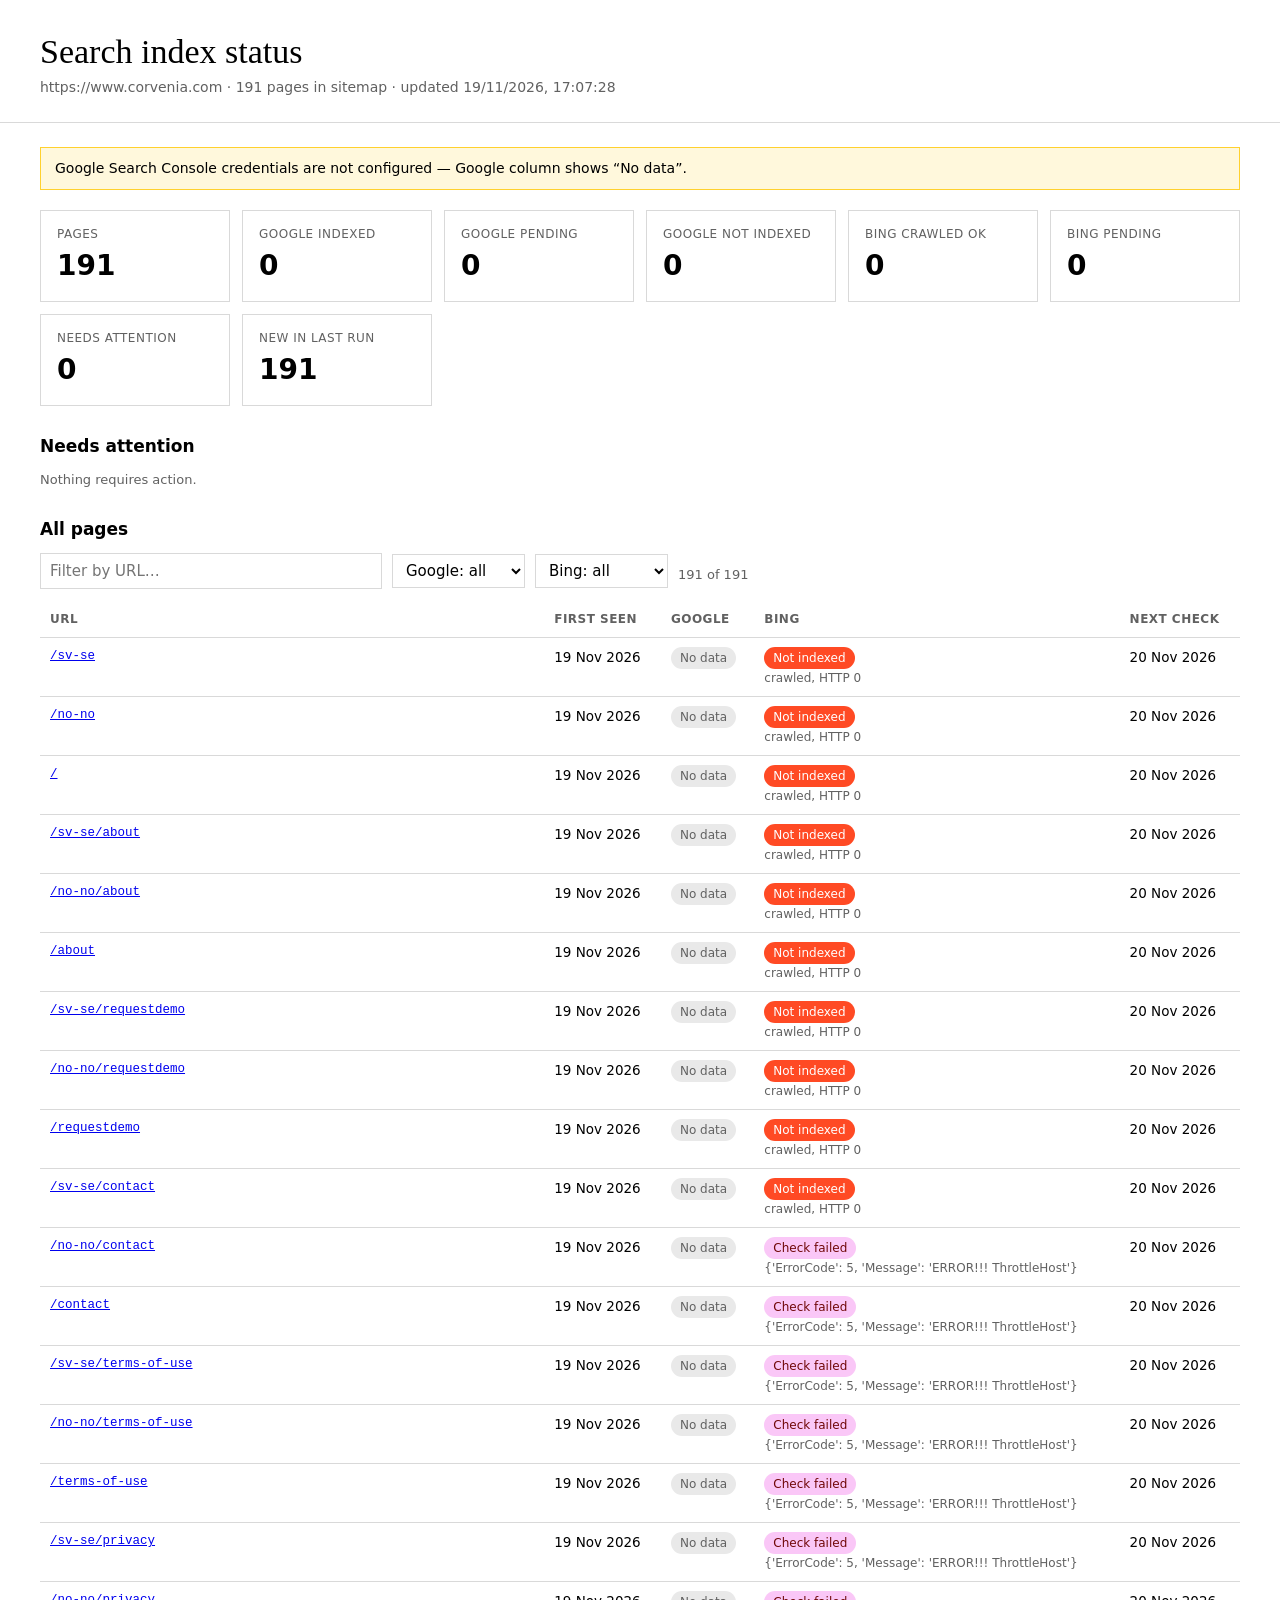
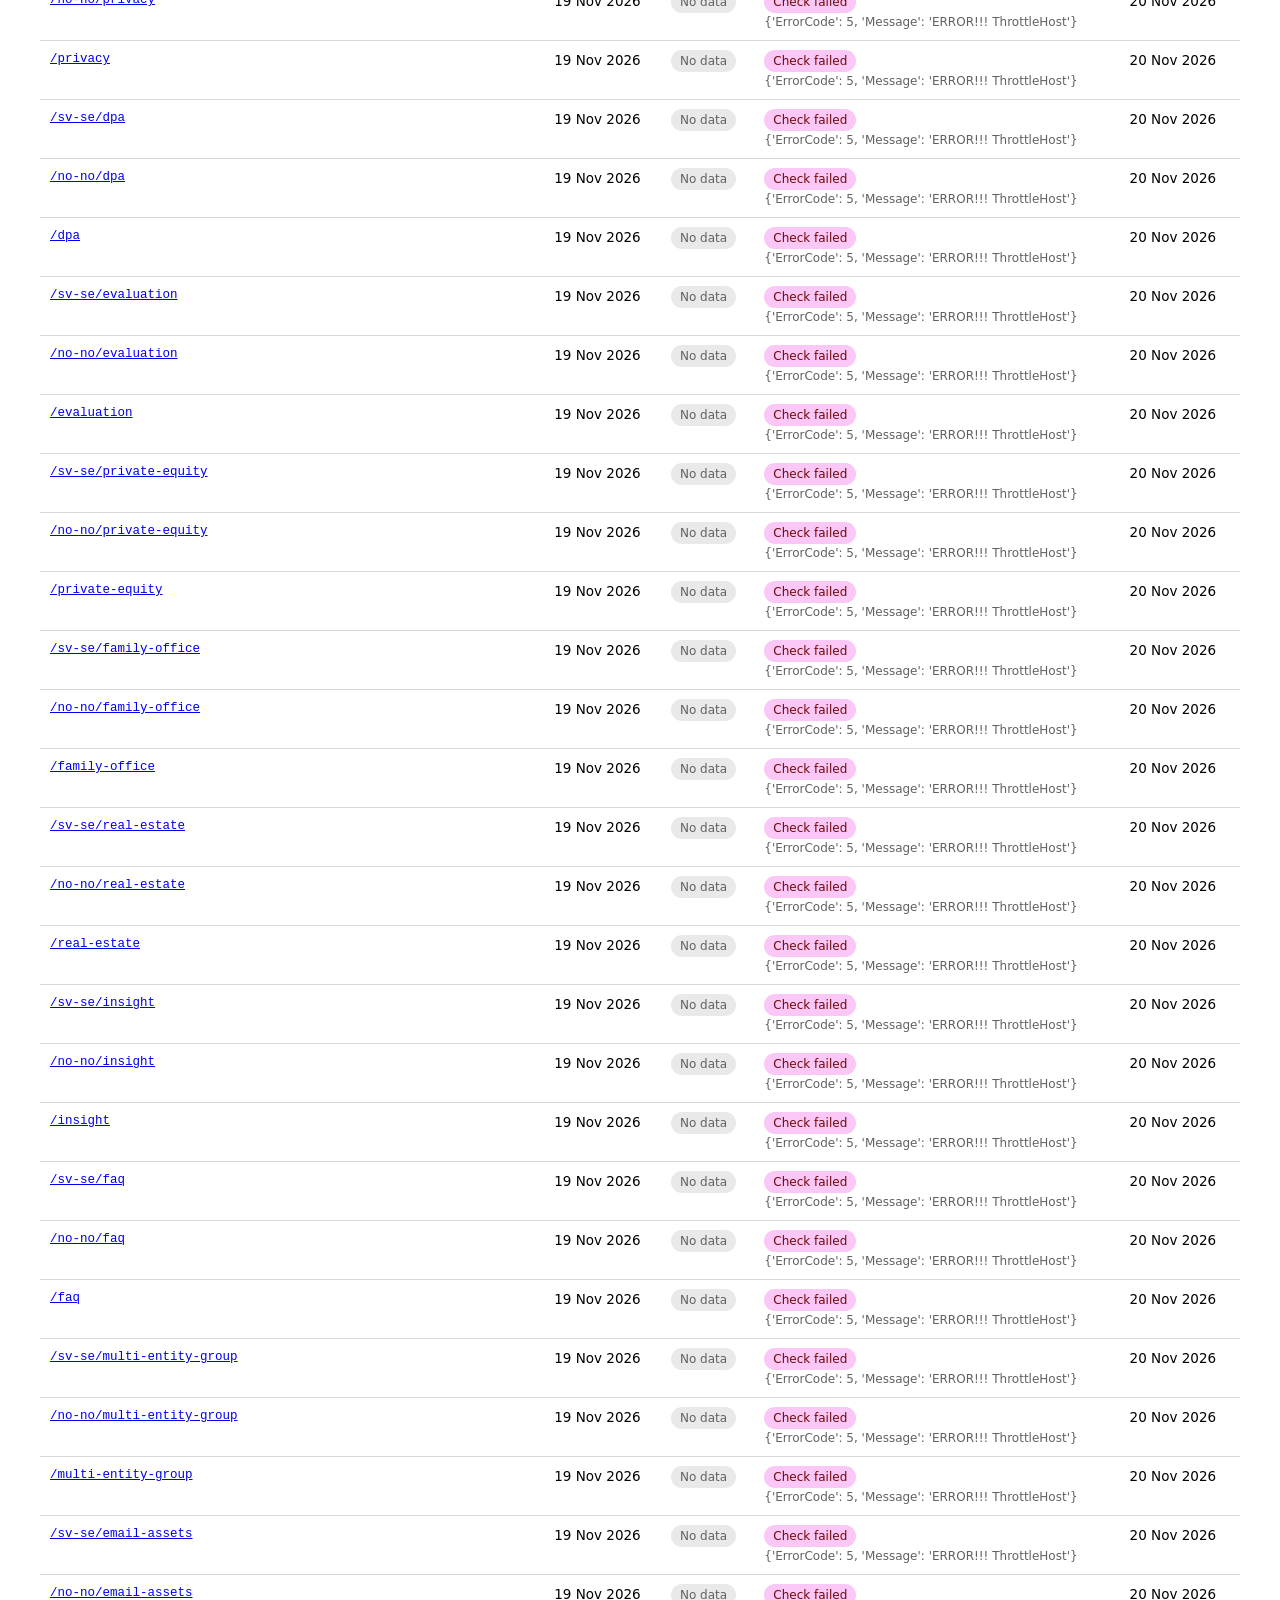
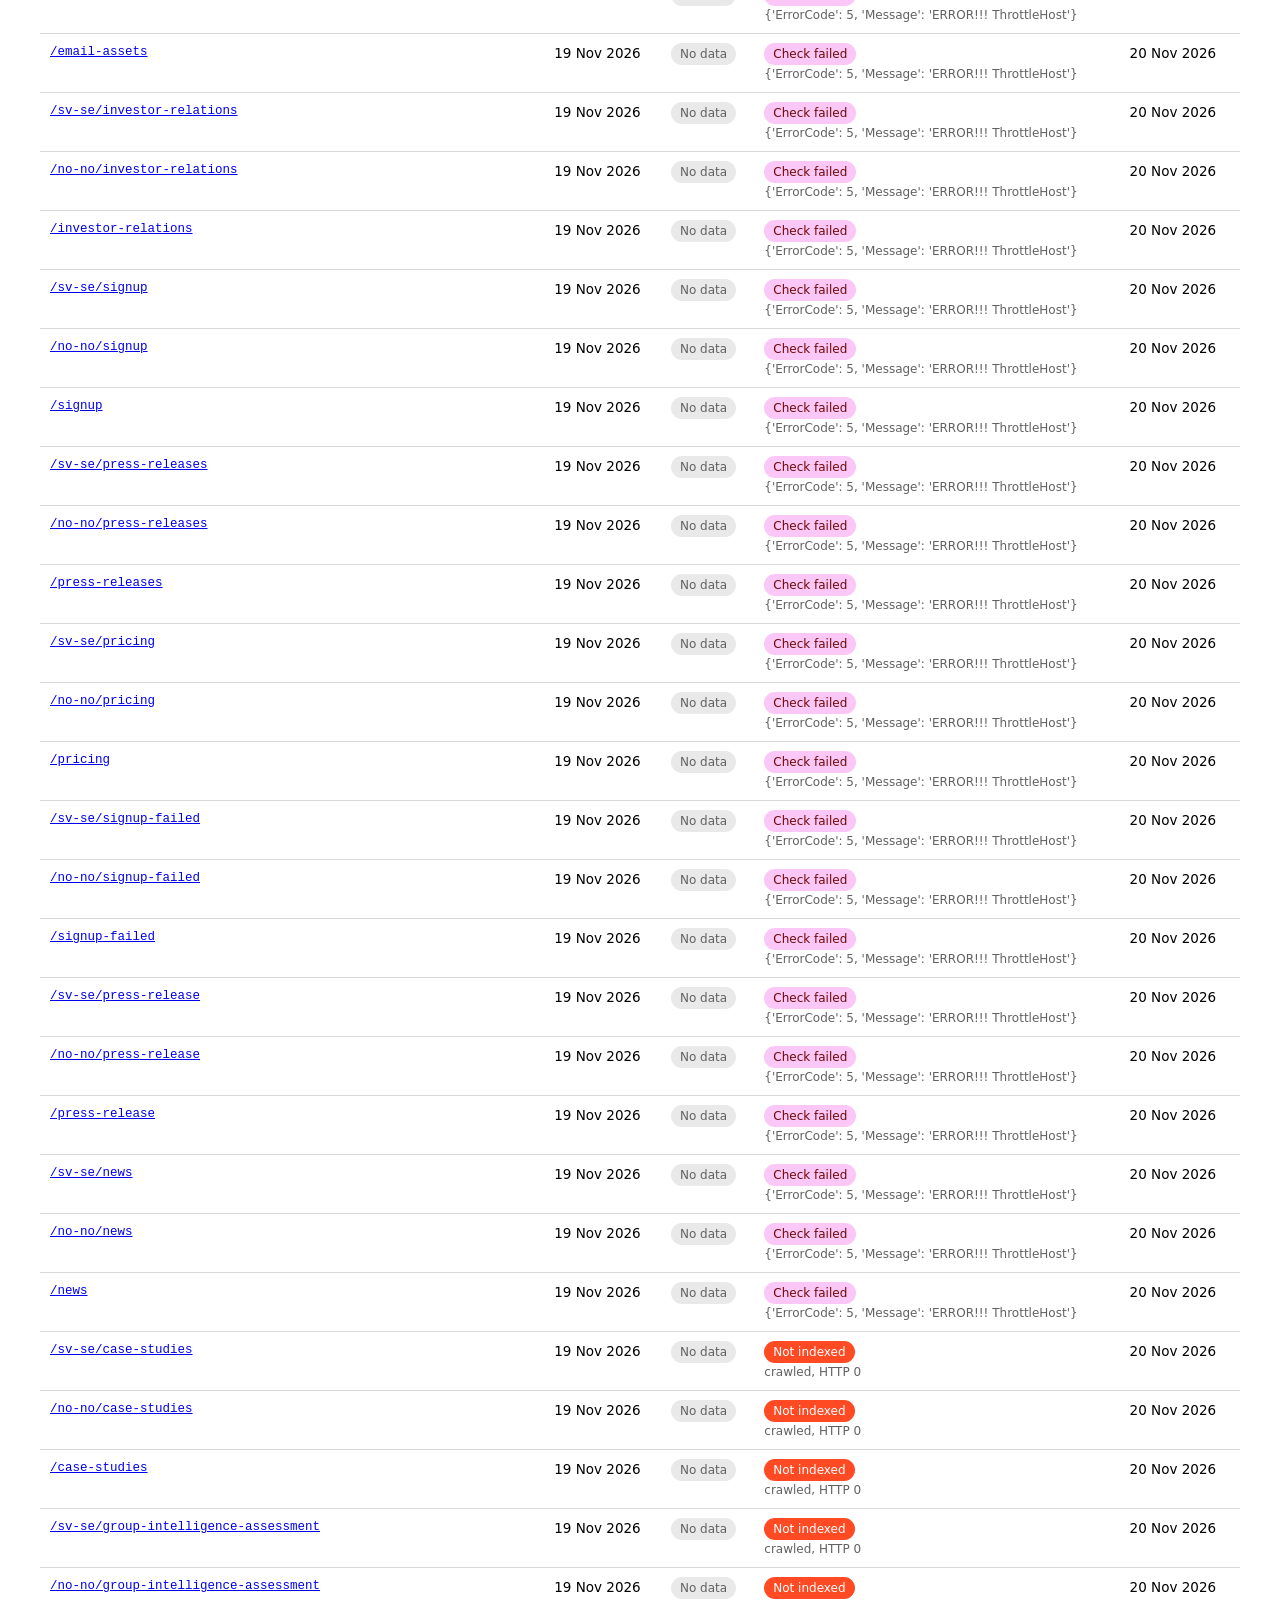
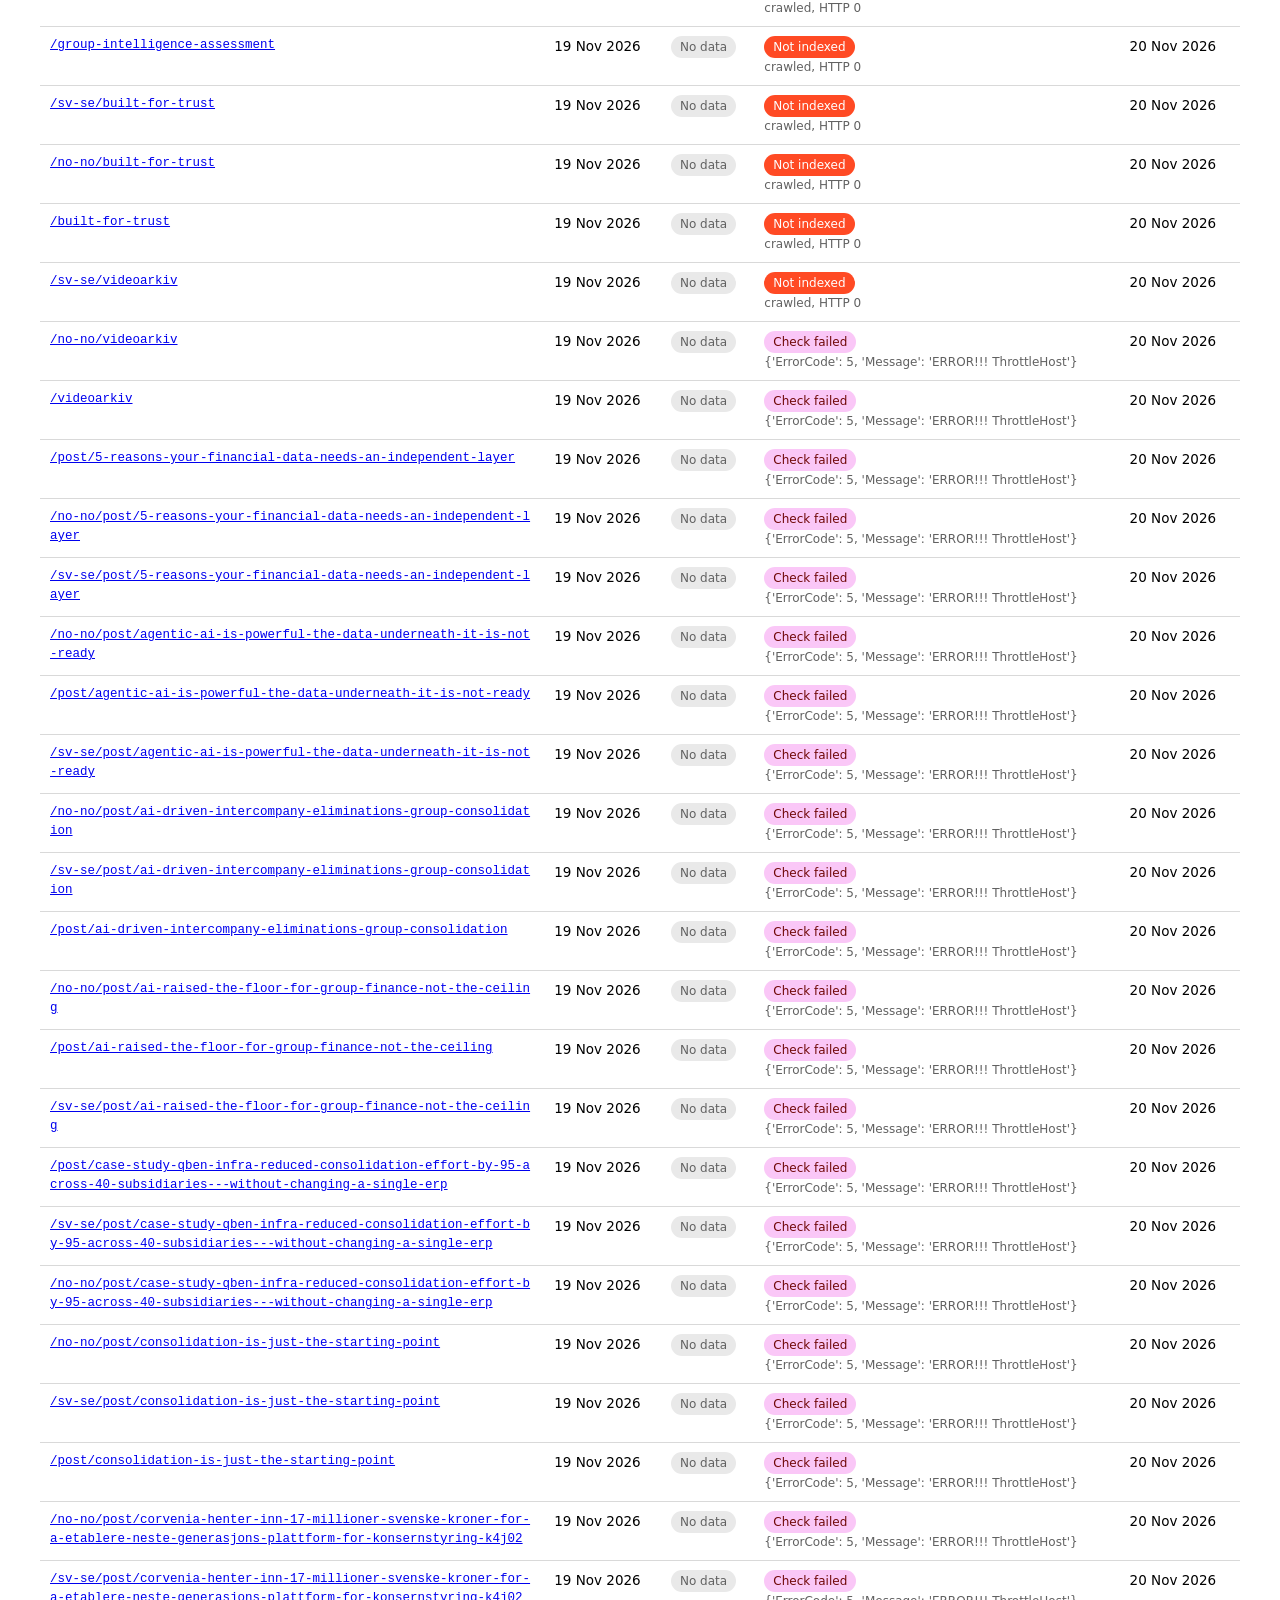
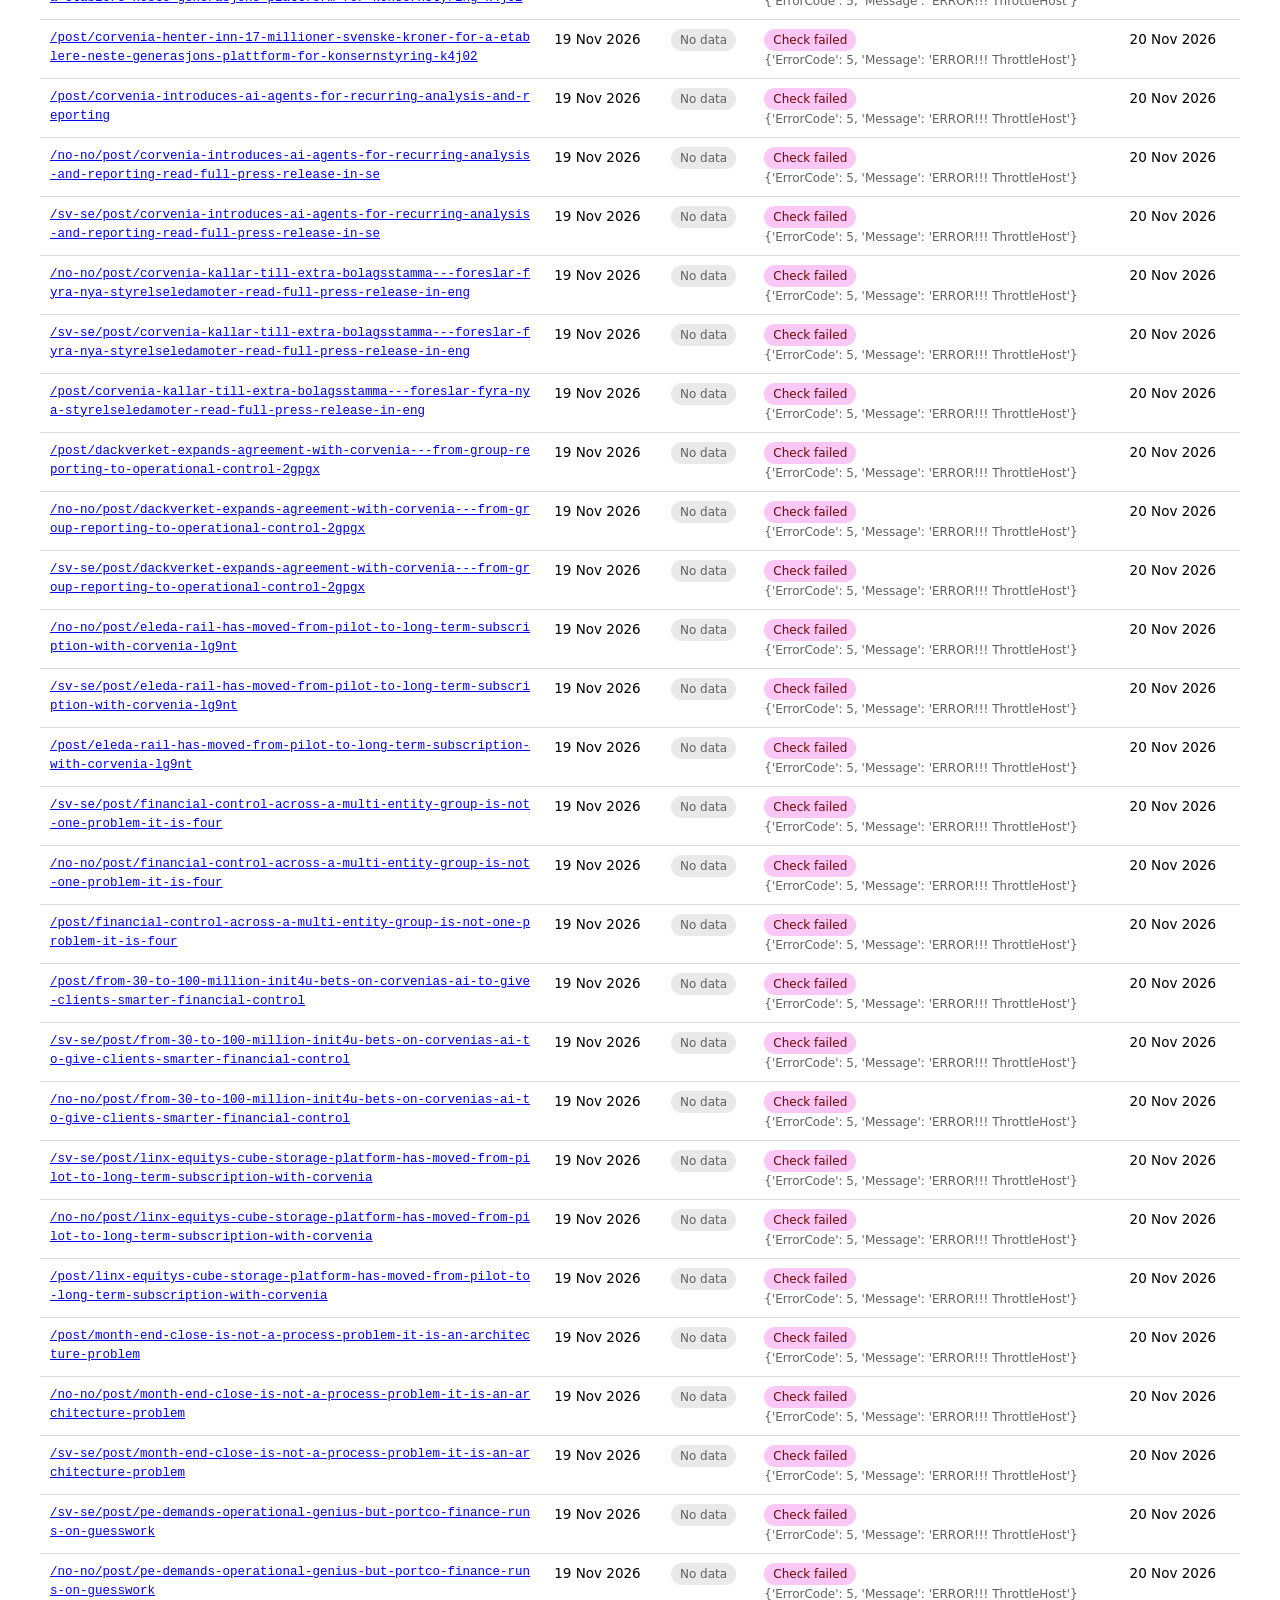
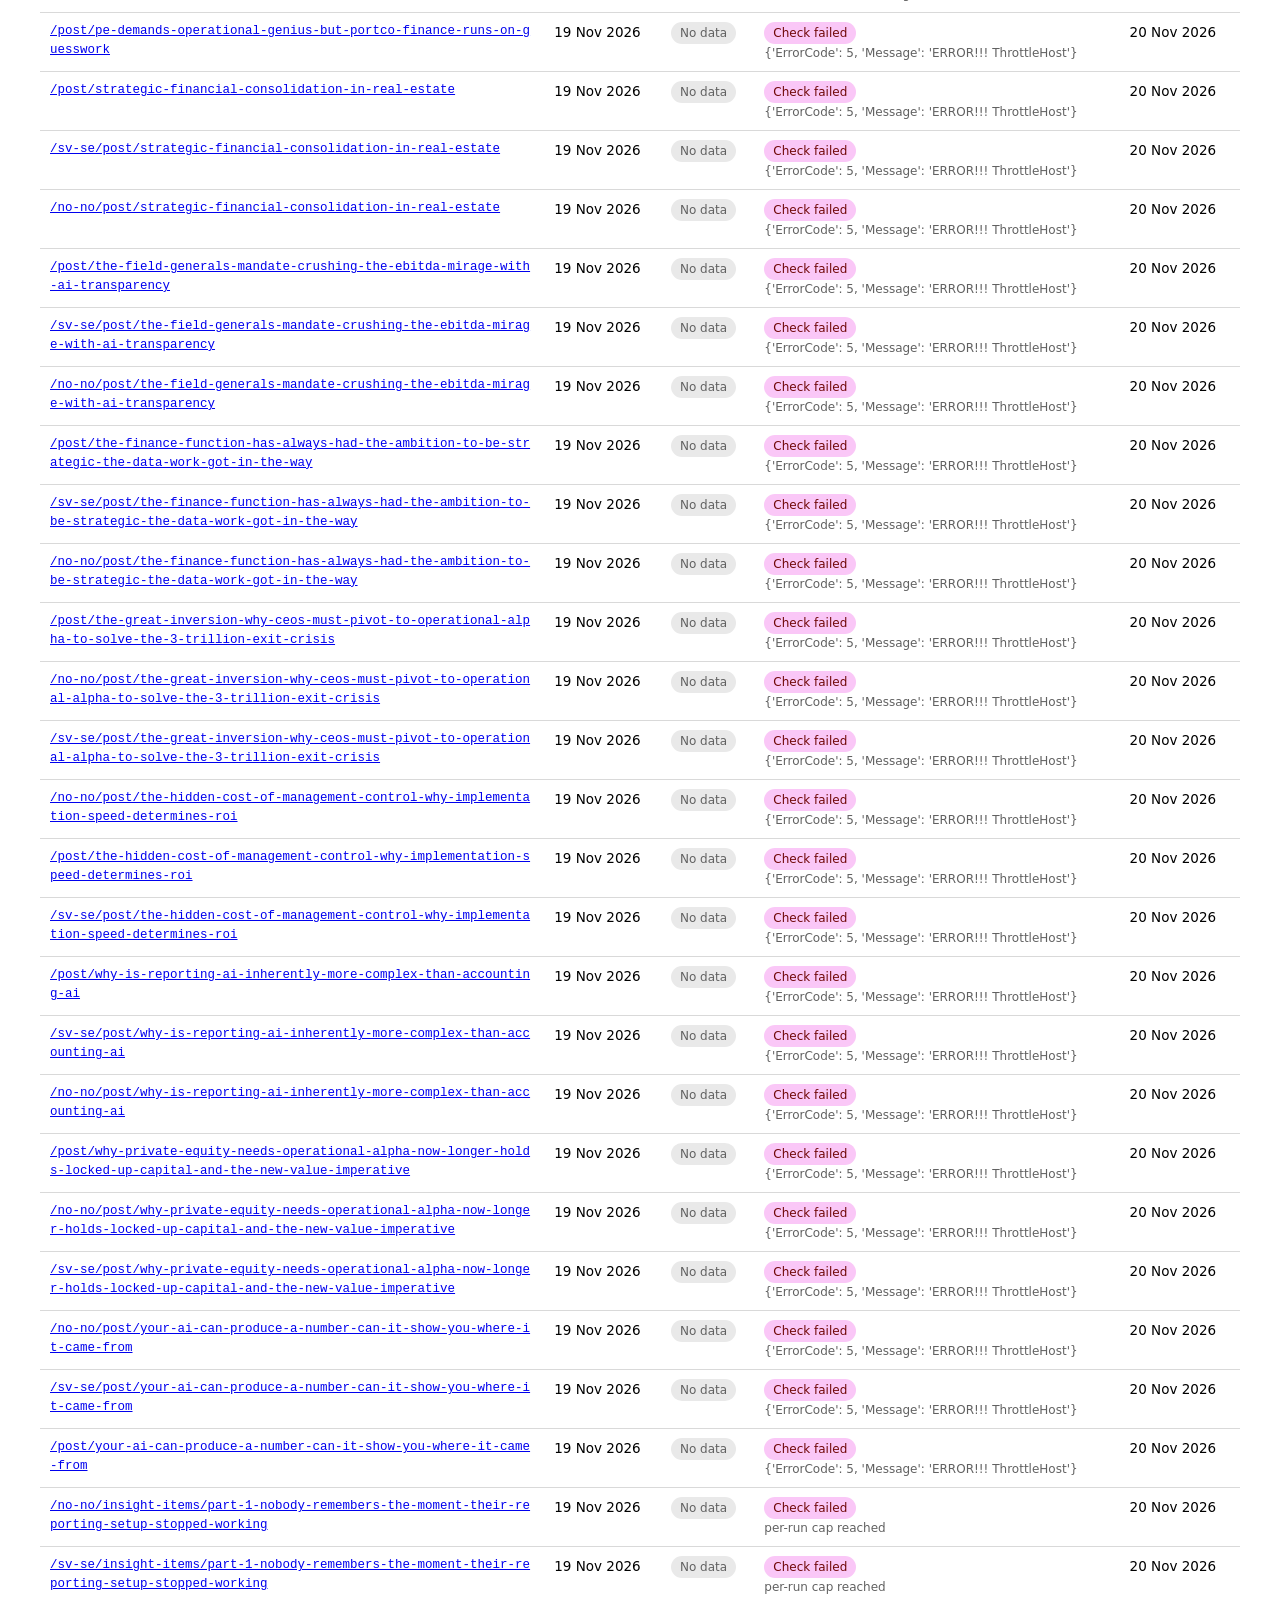
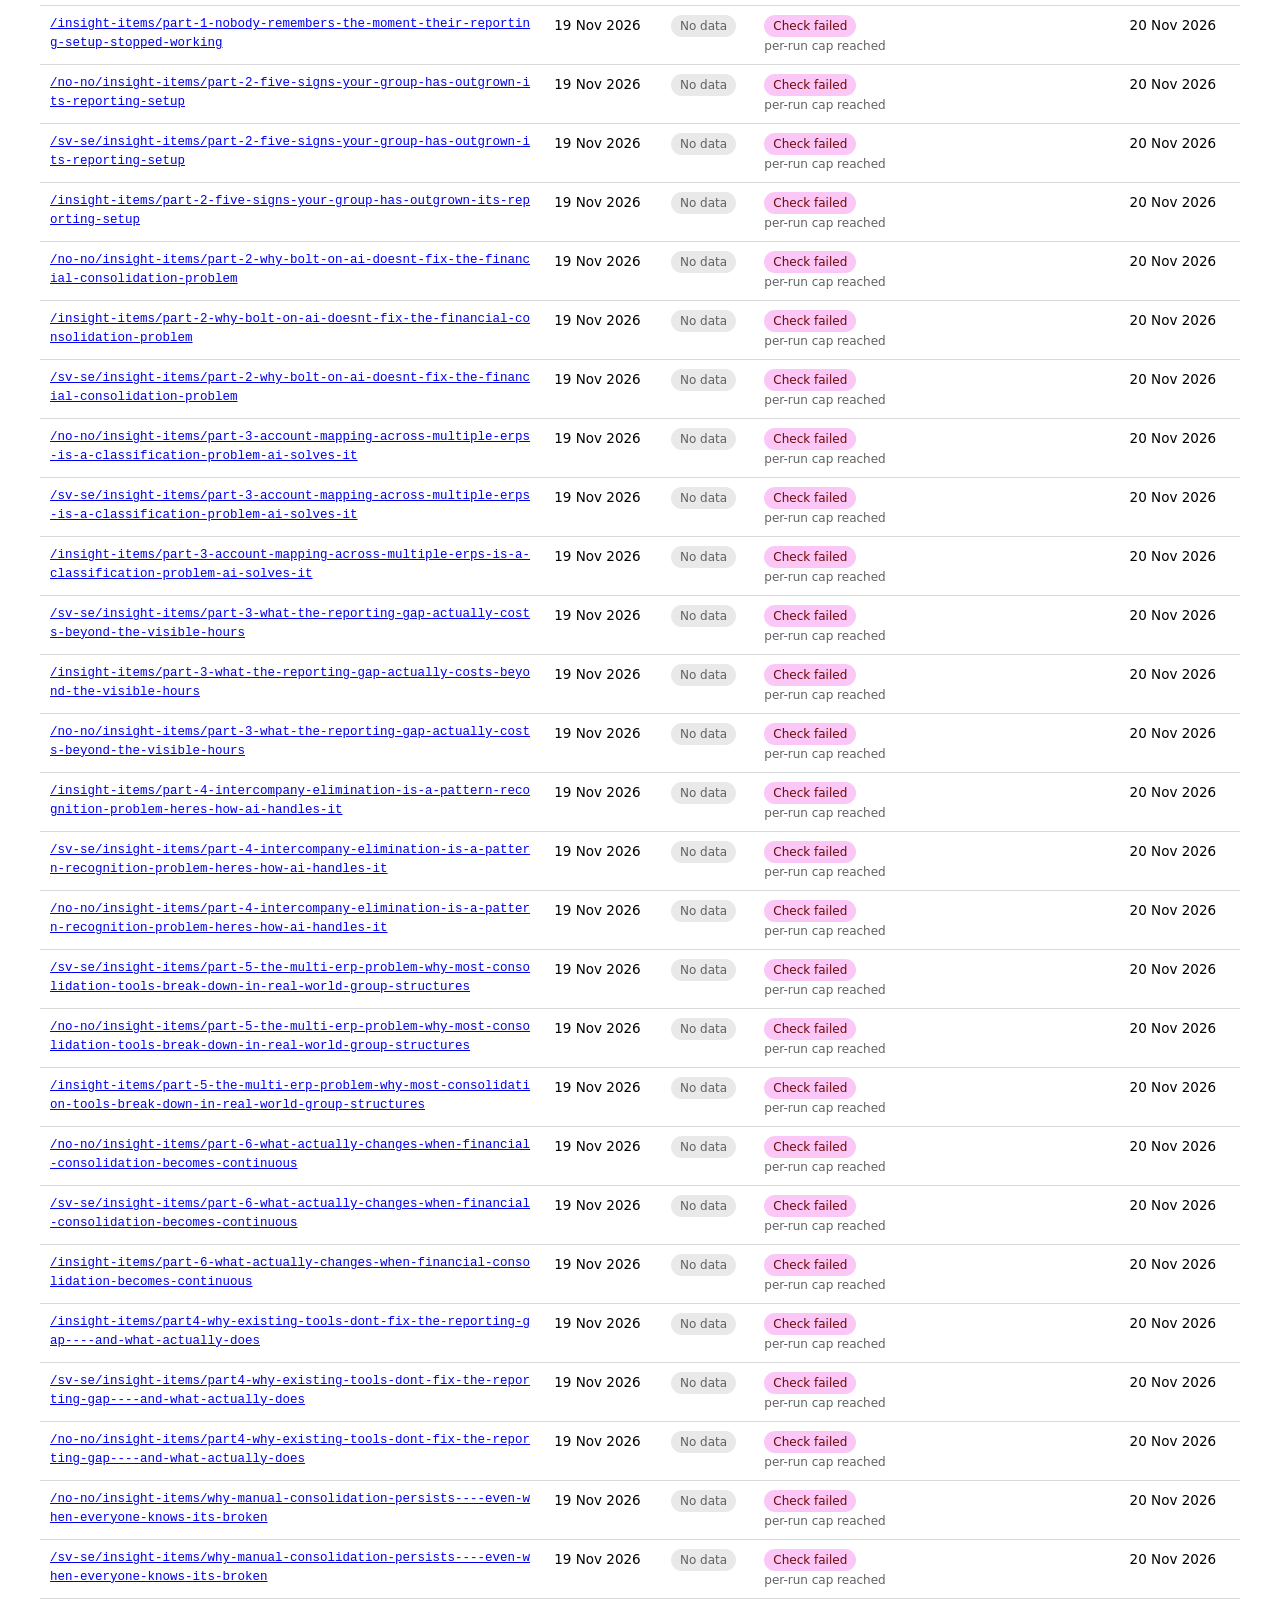
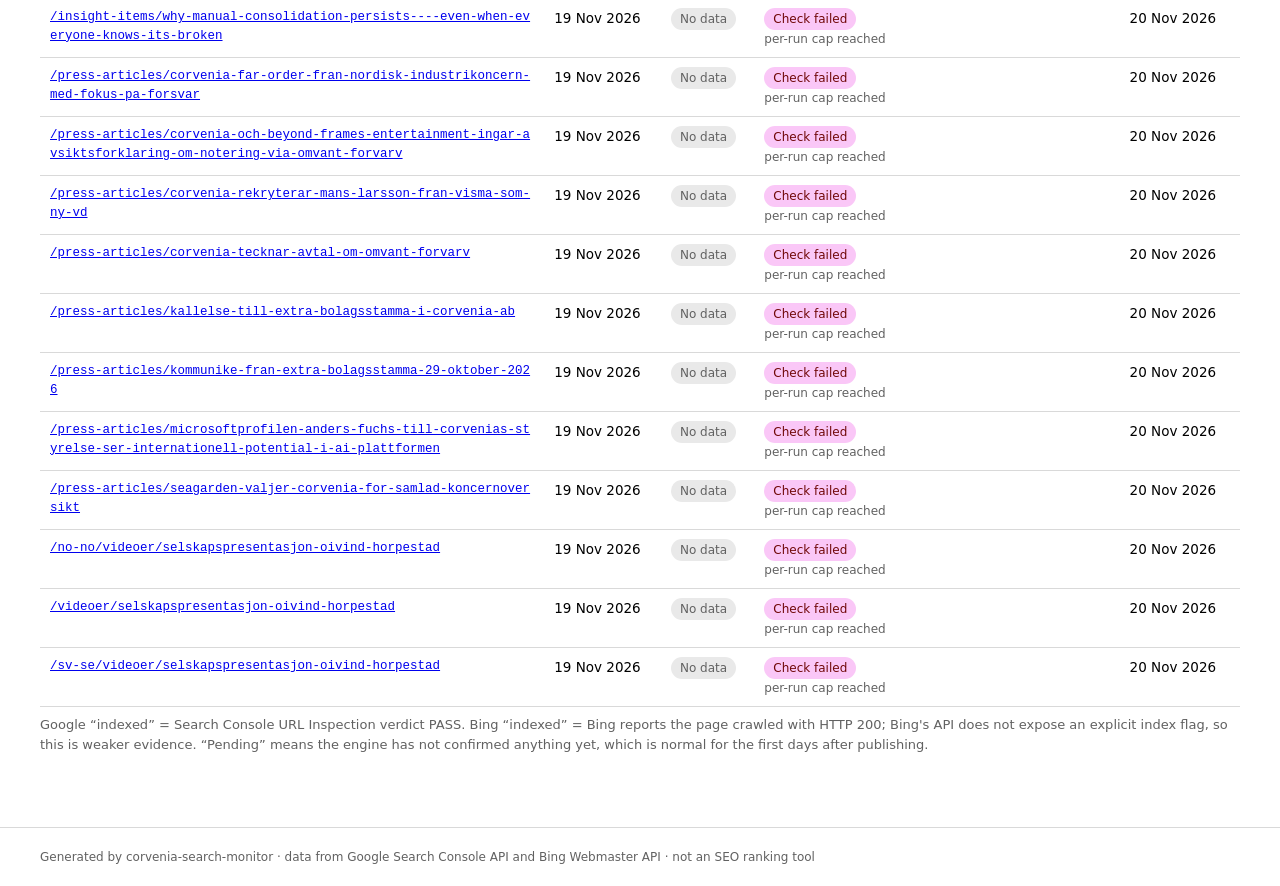
==== commit ac4d9205: "Index status 2026-11-19" ====
--- a/docs/index.html
+++ b/docs/index.html
@@ -71,7 +71,7 @@
 <footer>Generated by corvenia-search-monitor · data from Google Search Console API and Bing Webmaster API · not an SEO ranking tool</footer>
 
 <script>
-const STATUS = {"generated_at": "2026-11-19T16:58:08+00:00", "site": "https://www.corvenia.com", "total_urls": 191, "summary": {"google": {"unknown": 191}, "bing": {"unknown": 191}}, "alerts": [], "last_run": {"started": "2026-11-19T16:57:44+00:00", "discovered": 191, "new": 191, "changed": 0, "removed": 0, "checked": 191, "google_calls": 0, "bing_calls": 0, "bing_submitted": 0, "errors": [], "finished": "2026-11-19T16:58:08+00:00"}, "integrations": {"google": false, "bing": false}, "urls": [{"url": "https://www.corvenia.com/sv-se", "first_seen": "2026-11-19T16:57:44+00:00", "last_change": "2026-11-19T16:57:44+00:00", "next_check": "2026-11-20T16:57:44+00:00", "precheck": {"ok": true, "problem": null}, "google": {"checked_at": "2026-11-19T16:57:44+00:00", "status": "unknown", "verdict": null, "coverage": null, "last_crawl": null, "robots": null, "indexing_state": null, "google_canonical": null, "detail": null}, "bing": {"status": "unknown", "submitted_at": null, "checked_at": "2026-11-19T16:57:44+00:00", "http_status": null, "last_crawled": null, "detail": null}}, {"url": "https://www.corvenia.com/no-no", "first_seen": "2026-11-19T16:57:44+00:00", "last_change": "2026-11-19T16:57:44+00:00", "next_check": "2026-11-20T16:57:44+00:00", "precheck": {"ok": true, "problem": null}, "google": {"checked_at": "2026-11-19T16:57:44+00:00", "status": "unknown", "verdict": null, "coverage": null, "last_crawl": null, "robots": null, "indexing_state": null, "google_canonical": null, "detail": null}, "bing": {"status": "unknown", "submitted_at": null, "checked_at": "2026-11-19T16:57:44+00:00", "http_status": null, "last_crawled": null, "detail": null}}, {"url": "https://www.corvenia.com", "first_seen": "2026-11-19T16:57:44+00:00", "last_change": "2026-11-19T16:57:44+00:00", "next_check": "2026-11-20T16:57:44+00:00", "precheck": {"ok": true, "problem": null}, "google": {"checked_at": "2026-11-19T16:57:44+00:00", "status": "unknown", "verdict": null, "coverage": null, "last_crawl": null, "robots": null, "indexing_state": null, "google_canonical": null, "detail": null}, "bing": {"status": "unknown", "submitted_at": null, "checked_at": "2026-11-19T16:57:44+00:00", "http_status": null, "last_crawled": null, "detail": null}}, {"url": "https://www.corvenia.com/sv-se/about", "first_seen": "2026-11-19T16:57:44+00:00", "last_change": "2026-11-19T16:57:44+00:00", "next_check": "2026-11-20T16:57:44+00:00", "precheck": {"ok": true, "problem": null}, "google": {"checked_at": "2026-11-19T16:57:44+00:00", "status": "unknown", "verdict": null, "coverage": null, "last_crawl": null, "robots": null, "indexing_state": null, "google_canonical": null, "detail": null}, "bing": {"status": "unknown", "submitted_at": null, "checked_at": "2026-11-19T16:57:44+00:00", "http_status": null, "last_crawled": null, "detail": null}}, {"url": "https://www.corvenia.com/no-no/about", "first_seen": "2026-11-19T16:57:44+00:00", "last_change": "2026-11-19T16:57:44+00:00", "next_check": "2026-11-20T16:57:44+00:00", "precheck": {"ok": true, "problem": null}, "google": {"checked_at": "2026-11-19T16:57:44+00:00", "status": "unknown", "verdict": null, "coverage": null, "last_crawl": null, "robots": null, "indexing_state": null, "google_canonical": null, "detail": null}, "bing": {"status": "unknown", "submitted_at": null, "checked_at": "2026-11-19T16:57:44+00:00", "http_status": null, "last_crawled": null, "detail": null}}, {"url": "https://www.corvenia.com/about", "first_seen": "2026-11-19T16:57:44+00:00", "last_change": "2026-11-19T16:57:44+00:00", "next_check": "2026-11-20T16:57:44+00:00", "precheck": {"ok": true, "problem": null}, "google": {"checked_at": "2026-11-19T16:57:44+00:00", "status": "unknown", "verdict": null, "coverage": null, "last_crawl": null, "robots": null, "indexing_state": null, "google_canonical": null, "detail": null}, "bing": {"status": "unknown", "submitted_at": null, "checked_at": "2026-11-19T16:57:44+00:00", "http_status": null, "last_crawled": null, "detail": null}}, {"url": "https://www.corvenia.com/sv-se/requestdemo", "first_seen": "2026-11-19T16:57:44+00:00", "last_change": "2026-11-19T16:57:44+00:00", "next_check": "2026-11-20T16:57:44+00:00", "precheck": {"ok": true, "problem": null}, "google": {"checked_at": "2026-11-19T16:57:44+00:00", "status": "unknown", "verdict": null, "coverage": null, "last_crawl": null, "robots": null, "indexing_state": null, "google_canonical": null, "detail": null}, "bing": {"status": "unknown", "submitted_at": null, "checked_at": "2026-11-19T16:57:44+00:00", "http_status": null, "last_crawled": null, "detail": null}}, {"url": "https://www.corvenia.com/no-no/requestdemo", "first_seen": "2026-11-19T16:57:44+00:00", "last_change": "2026-11-19T16:57:44+00:00", "next_check": "2026-11-20T16:57:44+00:00", "precheck": {"ok": true, "problem": null}, "google": {"checked_at": "2026-11-19T16:57:44+00:00", "status": "unknown", "verdict": null, "coverage": null, "last_crawl": null, "robots": null, "indexing_state": null, "google_canonical": null, "detail": null}, "bing": {"status": "unknown", "submitted_at": null, "checked_at": "2026-11-19T16:57:44+00:00", "http_status": null, "last_crawled": null, "detail": null}}, {"url": "https://www.corvenia.com/requestdemo", "first_seen": "2026-11-19T16:57:44+00:00", "last_change": "2026-11-19T16:57:44+00:00", "next_check": "2026-11-20T16:57:44+00:00", "precheck": {"ok": true, "problem": null}, "google": {"checked_at": "2026-11-19T16:57:44+00:00", "status": "unknown", "verdict": null, "coverage": null, "last_crawl": null, "robots": null, "indexing_state": null, "google_canonical": null, "detail": null}, "bing": {"status": "unknown", "submitted_at": null, "checked_at": "2026-11-19T16:57:44+00:00", "http_status": null, "last_crawled": null, "detail": null}}, {"url": "https://www.corvenia.com/sv-se/contact", "first_seen": "2026-11-19T16:57:44+00:00", "last_change": "2026-11-19T16:57:44+00:00", "next_check": "2026-11-20T16:57:44+00:00", "precheck": {"ok": true, "problem": null}, "google": {"checked_at": "2026-11-19T16:57:44+00:00", "status": "unknown", "verdict": null, "coverage": null, "last_crawl": null, "robots": null, "indexing_state": null, "google_canonical": null, "detail": null}, "bing": {"status": "unknown", "submitted_at": null, "checked_at": "2026-11-19T16:57:44+00:00", "http_status": null, "last_crawled": null, "detail": null}}, {"url": "https://www.corvenia.com/no-no/contact", "first_seen": "2026-11-19T16:57:44+00:00", "last_change": "2026-11-19T16:57:44+00:00", "next_check": "2026-11-20T16:57:44+00:00", "precheck": {"ok": true, "problem": null}, "google": {"checked_at": "2026-11-19T16:57:44+00:00", "status": "unknown", "verdict": null, "coverage": null, "last_crawl": null, "robots": null, "indexing_state": null, "google_canonical": null, "detail": null}, "bing": {"status": "unknown", "submitted_at": null, "checked_at": "2026-11-19T16:57:44+00:00", "http_status": null, "last_crawled": null, "detail": null}}, {"url": "https://www.corvenia.com/contact", "first_seen": "2026-11-19T16:57:44+00:00", "last_change": "2026-11-19T16:57:44+00:00", "next_check": "2026-11-20T16:57:44+00:00", "precheck": {"ok": true, "problem": null}, "google": {"checked_at": "2026-11-19T16:57:44+00:00", "status": "unknown", "verdict": null, "coverage": null, "last_crawl": null, "robots": null, "indexing_state": null, "google_canonical": null, "detail": null}, "bing": {"status": "unknown", "submitted_at": null, "checked_at": "2026-11-19T16:57:44+00:00", "http_status": null, "last_crawled": null, "detail": null}}, {"url": "https://www.corvenia.com/sv-se/terms-of-use", "first_seen": "2026-11-19T16:57:44+00:00", "last_change": "2026-11-19T16:57:44+00:00", "next_check": "2026-11-20T16:57:44+00:00", "precheck": {"ok": true, "problem": null}, "google": {"checked_at": "2026-11-19T16:57:44+00:00", "status": "unknown", "verdict": null, "coverage": null, "last_crawl": null, "robots": null, "indexing_state": null, "google_canonical": null, "detail": null}, "bing": {"status": "unknown", "submitted_at": null, "checked_at": "2026-11-19T16:57:44+00:00", "http_status": null, "last_crawled": null, "detail": null}}, {"url": "https://www.corvenia.com/no-no/terms-of-use", "first_seen": "2026-11-19T16:57:44+00:00", "last_change": "2026-11-19T16:57:44+00:00", "next_check": "2026-11-20T16:57:44+00:00", "precheck": {"ok": true, "problem": null}, "google": {"checked_at": "2026-11-19T16:57:44+00:00", "status": "unknown", "verdict": null, "coverage": null, "last_crawl": null, "robots": null, "indexing_state": null, "google_canonical": null, "detail": null}, "bing": {"status": "unknown", "submitted_at": null, "checked_at": "2026-11-19T16:57:44+00:00", "http_status": null, "last_crawled": null, "detail": null}}, {"url": "https://www.corvenia.com/terms-of-use", "first_seen": "2026-11-19T16:57:44+00:00", "last_change": "2026-11-19T16:57:44+00:00", "next_check": "2026-11-20T16:57:44+00:00", "precheck": {"ok": true, "problem": null}, "google": {"checked_at": "2026-11-19T16:57:44+00:00", "status": "unknown", "verdict": null, "coverage": null, "last_crawl": null, "robots": null, "indexing_state": null, "google_canonical": null, "detail": null}, "bing": {"status": "unknown", "submitted_at": null, "checked_at": "2026-11-19T16:57:44+00:00", "http_status": null, "last_crawled": null, "detail": null}}, {"url": "https://www.corvenia.com/sv-se/privacy", "first_seen": "2026-11-19T16:57:44+00:00", "last_change": "2026-11-19T16:57:44+00:00", "next_check": "2026-11-20T16:57:44+00:00", "precheck": {"ok": true, "problem": null}, "google": {"checked_at": "2026-11-19T16:57:44+00:00", "status": "unknown", "verdict": null, "coverage": null, "last_crawl": null, "robots": null, "indexing_state": null, "google_canonical": null, "detail": null}, "bing": {"status": "unknown", "submitted_at": null, "checked_at": "2026-11-19T16:57:44+00:00", "http_status": null, "last_crawled": null, "detail": null}}, {"url": "https://www.corvenia.com/no-no/privacy", "first_seen": "2026-11-19T16:57:44+00:00", "last_change": "2026-11-19T16:57:44+00:00", "next_check": "2026-11-20T16:57:44+00:00", "precheck": {"ok": true, "problem": null}, "google": {"checked_at": "2026-11-19T16:57:44+00:00", "status": "unknown", "verdict": null, "coverage": null, "last_crawl": null, "robots": null, "indexing_state": null, "google_canonical": null, "detail": null}, "bing": {"status": "unknown", "submitted_at": null, "checked_at": "2026-11-19T16:57:44+00:00", "http_status": null, "last_crawled": null, "detail": null}}, {"url": "https://www.corvenia.com/privacy", "first_seen": "2026-11-19T16:57:44+00:00", "last_change": "2026-11-19T16:57:44+00:00", "next_check": "2026-11-20T16:57:44+00:00", "precheck": {"ok": true, "problem": null}, "google": {"checked_at": "2026-11-19T16:57:44+00:00", "status": "unknown", "verdict": null, "coverage": null, "last_crawl": null, "robots": null, "indexing_state": null, "google_canonical": null, "detail": null}, "bing": {"status": "unknown", "submitted_at": null, "checked_at": "2026-11-19T16:57:44+00:00", "http_status": null, "last_crawled": null, "detail": null}}, {"url": "https://www.corvenia.com/sv-se/dpa", "first_seen": "2026-11-19T16:57:44+00:00", "last_change": "2026-11-19T16:57:44+00:00", "next_check": "2026-11-20T16:57:44+00:00", "precheck": {"ok": true, "problem": null}, "google": {"checked_at": "2026-11-19T16:57:44+00:00", "status": "unknown", "verdict": null, "coverage": null, "last_crawl": null, "robots": null, "indexing_state": null, "google_canonical": null, "detail": null}, "bing": {"status": "unknown", "submitted_at": null, "checked_at": "2026-11-19T16:57:44+00:00", "http_status": null, "last_crawled": null, "detail": null}}, {"url": "https://www.corvenia.com/no-no/dpa", "first_seen": "2026-11-19T16:57:44+00:00", "last_change": "2026-11-19T16:57:44+00:00", "next_check": "2026-11-20T16:57:44+00:00", "precheck": {"ok": true, "problem": null}, "google": {"checked_at": "2026-11-19T16:57:44+00:00", "status": "unknown", "verdict": null, "coverage": null, "last_crawl": null, "robots": null, "indexing_state": null, "google_canonical": null, "detail": null}, "bing": {"status": "unknown", "submitted_at": null, "checked_at": "2026-11-19T16:57:44+00:00", "http_status": null, "last_crawled": null, "detail": null}}, {"url": "https://www.corvenia.com/dpa", "first_seen": "2026-11-19T16:57:44+00:00", "last_change": "2026-11-19T16:57:44+00:00", "next_check": "2026-11-20T16:57:44+00:00", "precheck": {"ok": true, "problem": null}, "google": {"checked_at": "2026-11-19T16:57:44+00:00", "status": "unknown", "verdict": null, "coverage": null, "last_crawl": null, "robots": null, "indexing_state": null, "google_canonical": null, "detail": null}, "bing": {"status": "unknown", "submitted_at": null, "checked_at": "2026-11-19T16:57:44+00:00", "http_status": null, "last_crawled": null, "detail": null}}, {"url": "https://www.corvenia.com/sv-se/evaluation", "first_seen": "2026-11-19T16:57:44+00:00", "last_change": "2026-11-19T16:57:44+00:00", "next_check": "2026-11-20T16:57:44+00:00", "precheck": {"ok": true, "problem": null}, "google": {"checked_at": "2026-11-19T16:57:44+00:00", "status": "unknown", "verdict": null, "coverage": null, "last_crawl": null, "robots": null, "indexing_state": null, "google_canonical": null, "detail": null}, "bing": {"status": "unknown", "submitted_at": null, "checked_at": "2026-11-19T16:57:44+00:00", "http_status": null, "last_crawled": null, "detail": null}}, {"url": "https://www.corvenia.com/no-no/evaluation", "first_seen": "2026-11-19T16:57:44+00:00", "last_change": "2026-11-19T16:57:44+00:00", "next_check": "2026-11-20T16:57:44+00:00", "precheck": {"ok": true, "problem": null}, "google": {"checked_at": "2026-11-19T16:57:44+00:00", "status": "unknown", "verdict": null, "coverage": null, "last_crawl": null, "robots": null, "indexing_state": null, "google_canonical": null, "detail": null}, "bing": {"status": "unknown", "submitted_at": null, "checked_at": "2026-11-19T16:57:44+00:00", "http_status": null, "last_crawled": null, "detail": null}}, {"url": "https://www.corvenia.com/evaluation", "first_seen": "2026-11-19T16:57:44+00:00", "last_change": "2026-11-19T16:57:44+00:00", "next_check": "2026-11-20T16:57:44+00:00", "precheck": {"ok": true, "problem": null}, "google": {"checked_at": "2026-11-19T16:57:44+00:00", "status": "unknown", "verdict": null, "coverage": null, "last_crawl": null, "robots": null, "indexing_state": null, "google_canonical": null, "detail": null}, "bing": {"status": "unknown", "submitted_at": null, "checked_at": "2026-11-19T16:57:44+00:00", "http_status": null, "last_crawled": null, "detail": null}}, {"url": "https://www.corvenia.com/sv-se/private-equity", "first_seen": "2026-11-19T16:57:44+00:00", "last_change": "2026-11-19T16:57:44+00:00", "next_check": "2026-11-20T16:57:44+00:00", "precheck": {"ok": true, "problem": null}, "google": {"checked_at": "2026-11-19T16:57:44+00:00", "status": "unknown", "verdict": null, "coverage": null, "last_crawl": null, "robots": null, "indexing_state": null, "google_canonical": null, "detail": null}, "bing": {"status": "unknown", "submitted_at": null, "checked_at": "2026-11-19T16:57:44+00:00", "http_status": null, "last_crawled": null, "detail": null}}, {"url": "https://www.corvenia.com/no-no/private-equity", "first_seen": "2026-11-19T16:57:44+00:00", "last_change": "2026-11-19T16:57:44+00:00", "next_check": "2026-11-20T16:57:44+00:00", "precheck": {"ok": true, "problem": null}, "google": {"checked_at": "2026-11-19T16:57:44+00:00", "status": "unknown", "verdict": null, "coverage": null, "last_crawl": null, "robots": null, "indexing_state": null, "google_canonical": null, "detail": null}, "bing": {"status": "unknown", "submitted_at": null, "checked_at": "2026-11-19T16:57:44+00:00", "http_status": null, "last_crawled": null, "detail": null}}, {"url": "https://www.corvenia.com/private-equity", "first_seen": "2026-11-19T16:57:44+00:00", "last_change": "2026-11-19T16:57:44+00:00", "next_check": "2026-11-20T16:57:44+00:00", "precheck": {"ok": true, "problem": null}, "google": {"checked_at": "2026-11-19T16:57:44+00:00", "status": "unknown", "verdict": null, "coverage": null, "last_crawl": null, "robots": null, "indexing_state": null, "google_canonical": null, "detail": null}, "bing": {"status": "unknown", "submitted_at": null, "checked_at": "2026-11-19T16:57:44+00:00", "http_status": null, "last_crawled": null, "detail": null}}, {"url": "https://www.corvenia.com/sv-se/family-office", "first_seen": "2026-11-19T16:57:44+00:00", "last_change": "2026-11-19T16:57:44+00:00", "next_check": "2026-11-20T16:57:44+00:00", "precheck": {"ok": true, "problem": null}, "google": {"checked_at": "2026-11-19T16:57:44+00:00", "status": "unknown", "verdict": null, "coverage": null, "last_crawl": null, "robots": null, "indexing_state": null, "google_canonical": null, "detail": null}, "bing": {"status": "unknown", "submitted_at": null, "checked_at": "2026-11-19T16:57:44+00:00", "http_status": null, "last_crawled": null, "detail": null}}, {"url": "https://www.corvenia.com/no-no/family-office", "first_seen": "2026-11-19T16:57:44+00:00", "last_change": "2026-11-19T16:57:44+00:00", "next_check": "2026-11-20T16:57:44+00:00", "precheck": {"ok": true, "problem": null}, "google": {"checked_at": "2026-11-19T16:57:44+00:00", "status": "unknown", "verdict": null, "coverage": null, "last_crawl": null, "robots": null, "indexing_state": null, "google_canonical": null, "detail": null}, "bing": {"status": "unknown", "submitted_at": null, "checked_at": "2026-11-19T16:57:44+00:00", "http_status": null, "last_crawled": null, "detail": null}}, {"url": "https://www.corvenia.com/family-office", "first_seen": "2026-11-19T16:57:44+00:00", "last_change": "2026-11-19T16:57:44+00:00", "next_check": "2026-11-20T16:57:44+00:00", "precheck": {"ok": true, "problem": null}, "google": {"checked_at": "2026-11-19T16:57:44+00:00", "status": "unknown", "verdict": null, "coverage": null, "last_crawl": null, "robots": null, "indexing_state": null, "google_canonical": null, "detail": null}, "bing": {"status": "unknown", "submitted_at": null, "checked_at": "2026-11-19T16:57:44+00:00", "http_status": null, "last_crawled": null, "detail": null}}, {"url": "https://www.corvenia.com/sv-se/real-estate", "first_seen": "2026-11-19T16:57:44+00:00", "last_change": "2026-11-19T16:57:44+00:00", "next_check": "2026-11-20T16:57:44+00:00", "precheck": {"ok": true, "problem": null}, "google": {"checked_at": "2026-11-19T16:57:44+00:00", "status": "unknown", "verdict": null, "coverage": null, "last_crawl": null, "robots": null, "indexing_state": null, "google_canonical": null, "detail": null}, "bing": {"status": "unknown", "submitted_at": null, "checked_at": "2026-11-19T16:57:44+00:00", "http_status": null, "last_crawled": null, "detail": null}}, {"url": "https://www.corvenia.com/no-no/real-estate", "first_seen": "2026-11-19T16:57:44+00:00", "last_change": "2026-11-19T16:57:44+00:00", "next_check": "2026-11-20T16:57:44+00:00", "precheck": {"ok": true, "problem": null}, "google": {"checked_at": "2026-11-19T16:57:44+00:00", "status": "unknown", "verdict": null, "coverage": null, "last_crawl": null, "robots": null, "indexing_state": null, "google_canonical": null, "detail": null}, "bing": {"status": "unknown", "submitted_at": null, "checked_at": "2026-11-19T16:57:44+00:00", "http_status": null, "last_crawled": null, "detail": null}}, {"url": "https://www.corvenia.com/real-estate", "first_seen": "2026-11-19T16:57:44+00:00", "last_change": "2026-11-19T16:57:44+00:00", "next_check": "2026-11-20T16:57:44+00:00", "precheck": {"ok": true, "problem": null}, "google": {"checked_at": "2026-11-19T16:57:44+00:00", "status": "unknown", "verdict": null, "coverage": null, "last_crawl": null, "robots": null, "indexing_state": null, "google_canonical": null, "detail": null}, "bing": {"status": "unknown", "submitted_at": null, "checked_at": "2026-11-19T16:57:44+00:00", "http_status": null, "last_crawled": null, "detail": null}}, {"url": "https://www.corvenia.com/sv-se/insight", "first_seen": "2026-11-19T16:57:44+00:00", "last_change": "2026-11-19T16:57:44+00:00", "next_check": "2026-11-20T16:57:44+00:00", "precheck": {"ok": true, "problem": null}, "google": {"checked_at": "2026-11-19T16:57:44+00:00", "status": "unknown", "verdict": null, "coverage": null, "last_crawl": null, "robots": null, "indexing_state": null, "google_canonical": null, "detail": null}, "bing": {"status": "unknown", "submitted_at": null, "checked_at": "2026-11-19T16:57:44+00:00", "http_status": null, "last_crawled": null, "detail": null}}, {"url": "https://www.corvenia.com/no-no/insight", "first_seen": "2026-11-19T16:57:44+00:00", "last_change": "2026-11-19T16:57:44+00:00", "next_check": "2026-11-20T16:57:44+00:00", "precheck": {"ok": true, "problem": null}, "google": {"checked_at": "2026-11-19T16:57:44+00:00", "status": "unknown", "verdict": null, "coverage": null, "last_crawl": null, "robots": null, "indexing_state": null, "google_canonical": null, "detail": null}, "bing": {"status": "unknown", "submitted_at": null, "checked_at": "2026-11-19T16:57:44+00:00", "http_status": null, "last_crawled": null, "detail": null}}, {"url": "https://www.corvenia.com/insight", "first_seen": "2026-11-19T16:57:44+00:00", "last_change": "2026-11-19T16:57:44+00:00", "next_check": "2026-11-20T16:57:44+00:00", "precheck": {"ok": true, "problem": null}, "google": {"checked_at": "2026-11-19T16:57:44+00:00", "status": "unknown", "verdict": null, "coverage": null, "last_crawl": null, "robots": null, "indexing_state": null, "google_canonical": null, "detail": null}, "bing": {"status": "unknown", "submitted_at": null, "checked_at": "2026-11-19T16:57:44+00:00", "http_status": null, "last_crawled": null, "detail": null}}, {"url": "https://www.corvenia.com/sv-se/faq", "first_seen": "2026-11-19T16:57:44+00:00", "last_change": "2026-11-19T16:57:44+00:00", "next_check": "2026-11-20T16:57:44+00:00", "precheck": {"ok": true, "problem": null}, "google": {"checked_at": "2026-11-19T16:57:44+00:00", "status": "unknown", "verdict": null, "coverage": null, "last_crawl": null, "robots": null, "indexing_state": null, "google_canonical": null, "detail": null}, "bing": {"status": "unknown", "submitted_at": null, "checked_at": "2026-11-19T16:57:44+00:00", "http_status": null, "last_crawled": null, "detail": null}}, {"url": "https://www.corvenia.com/no-no/faq", "first_seen": "2026-11-19T16:57:44+00:00", "last_change": "2026-11-19T16:57:44+00:00", "next_check": "2026-11-20T16:57:44+00:00", "precheck": {"ok": true, "problem": null}, "google": {"checked_at": "2026-11-19T16:57:44+00:00", "status": "unknown", "verdict": null, "coverage": null, "last_crawl": null, "robots": null, "indexing_state": null, "google_canonical": null, "detail": null}, "bing": {"status": "unknown", "submitted_at": null, "checked_at": "2026-11-19T16:57:44+00:00", "http_status": null, "last_crawled": null, "detail": null}}, {"url": "https://www.corvenia.com/faq", "first_seen": "2026-11-19T16:57:44+00:00", "last_change": "2026-11-19T16:57:44+00:00", "next_check": "2026-11-20T16:57:44+00:00", "precheck": {"ok": true, "problem": null}, "google": {"checked_at": "2026-11-19T16:57:44+00:00", "status": "unknown", "verdict": null, "coverage": null, "last_crawl": null, "robots": null, "indexing_state": null, "google_canonical": null, "detail": null}, "bing": {"status": "unknown", "submitted_at": null, "checked_at": "2026-11-19T16:57:44+00:00", "http_status": null, "last_crawled": null, "detail": null}}, {"url": "https://www.corvenia.com/sv-se/multi-entity-group", "first_seen": "2026-11-19T16:57:44+00:00", "last_change": "2026-11-19T16:57:44+00:00", "next_check": "2026-11-20T16:57:44+00:00", "precheck": {"ok": true, "problem": null}, "google": {"checked_at": "2026-11-19T16:57:44+00:00", "status": "unknown", "verdict": null, "coverage": null, "last_crawl": null, "robots": null, "indexing_state": null, "google_canonical": null, "detail": null}, "bing": {"status": "unknown", "submitted_at": null, "checked_at": "2026-11-19T16:57:44+00:00", "http_status": null, "last_crawled": null, "detail": null}}, {"url": "https://www.corvenia.com/no-no/multi-entity-group", "first_seen": "2026-11-19T16:57:44+00:00", "last_change": "2026-11-19T16:57:44+00:00", "next_check": "2026-11-20T16:57:44+00:00", "precheck": {"ok": true, "problem": null}, "google": {"checked_at": "2026-11-19T16:57:44+00:00", "status": "unknown", "verdict": null, "coverage": null, "last_crawl": null, "robots": null, "indexing_state": null, "google_canonical": null, "detail": null}, "bing": {"status": "unknown", "submitted_at": null, "checked_at": "2026-11-19T16:57:44+00:00", "http_status": null, "last_crawled": null, "detail": null}}, {"url": "https://www.corvenia.com/multi-entity-group", "first_seen": "2026-11-19T16:57:44+00:00", "last_change": "2026-11-19T16:57:44+00:00", "next_check": "2026-11-20T16:57:44+00:00", "precheck": {"ok": true, "problem": null}, "google": {"checked_at": "2026-11-19T16:57:44+00:00", "status": "unknown", "verdict": null, "coverage": null, "last_crawl": null, "robots": null, "indexing_state": null, "google_canonical": null, "detail": null}, "bing": {"status": "unknown", "submitted_at": null, "checked_at": "2026-11-19T16:57:44+00:00", "http_status": null, "last_crawled": null, "detail": null}}, {"url": "https://www.corvenia.com/sv-se/email-assets", "first_seen": "2026-11-19T16:57:44+00:00", "last_change": "2026-11-19T16:57:44+00:00", "next_check": "2026-11-20T16:57:44+00:00", "precheck": {"ok": true, "problem": null}, "google": {"checked_at": "2026-11-19T16:57:44+00:00", "status": "unknown", "verdict": null, "coverage": null, "last_crawl": null, "robots": null, "indexing_state": null, "google_canonical": null, "detail": null}, "bing": {"status": "unknown", "submitted_at": null, "checked_at": "2026-11-19T16:57:44+00:00", "http_status": null, "last_crawled": null, "detail": null}}, {"url": "https://www.corvenia.com/no-no/email-assets", "first_seen": "2026-11-19T16:57:44+00:00", "last_change": "2026-11-19T16:57:44+00:00", "next_check": "2026-11-20T16:57:44+00:00", "precheck": {"ok": true, "problem": null}, "google": {"checked_at": "2026-11-19T16:57:44+00:00", "status": "unknown", "verdict": null, "coverage": null, "last_crawl": null, "robots": null, "indexing_state": null, "google_canonical": null, "detail": null}, "bing": {"status": "unknown", "submitted_at": null, "checked_at": "2026-11-19T16:57:44+00:00", "http_status": null, "last_crawled": null, "detail": null}}, {"url": "https://www.corvenia.com/email-assets", "first_seen": "2026-11-19T16:57:44+00:00", "last_change": "2026-11-19T16:57:44+00:00", "next_check": "2026-11-20T16:57:44+00:00", "precheck": {"ok": true, "problem": null}, "google": {"checked_at": "2026-11-19T16:57:44+00:00", "status": "unknown", "verdict": null, "coverage": null, "last_crawl": null, "robots": null, "indexing_state": null, "google_canonical": null, "detail": null}, "bing": {"status": "unknown", "submitted_at": null, "checked_at": "2026-11-19T16:57:44+00:00", "http_status": null, "last_crawled": null, "detail": null}}, {"url": "https://www.corvenia.com/sv-se/investor-relations", "first_seen": "2026-11-19T16:57:44+00:00", "last_change": "2026-11-19T16:57:44+00:00", "next_check": "2026-11-20T16:57:44+00:00", "precheck": {"ok": true, "problem": null}, "google": {"checked_at": "2026-11-19T16:57:44+00:00", "status": "unknown", "verdict": null, "coverage": null, "last_crawl": null, "robots": null, "indexing_state": null, "google_canonical": null, "detail": null}, "bing": {"status": "unknown", "submitted_at": null, "checked_at": "2026-11-19T16:57:44+00:00", "http_status": null, "last_crawled": null, "detail": null}}, {"url": "https://www.corvenia.com/no-no/investor-relations", "first_seen": "2026-11-19T16:57:44+00:00", "last_change": "2026-11-19T16:57:44+00:00", "next_check": "2026-11-20T16:57:44+00:00", "precheck": {"ok": true, "problem": null}, "google": {"checked_at": "2026-11-19T16:57:44+00:00", "status": "unknown", "verdict": null, "coverage": null, "last_crawl": null, "robots": null, "indexing_state": null, "google_canonical": null, "detail": null}, "bing": {"status": "unknown", "submitted_at": null, "checked_at": "2026-11-19T16:57:44+00:00", "http_status": null, "last_crawled": null, "detail": null}}, {"url": "https://www.corvenia.com/investor-relations", "first_seen": "2026-11-19T16:57:44+00:00", "last_change": "2026-11-19T16:57:44+00:00", "next_check": "2026-11-20T16:57:44+00:00", "precheck": {"ok": true, "problem": null}, "google": {"checked_at": "2026-11-19T16:57:44+00:00", "status": "unknown", "verdict": null, "coverage": null, "last_crawl": null, "robots": null, "indexing_state": null, "google_canonical": null, "detail": null}, "bing": {"status": "unknown", "submitted_at": null, "checked_at": "2026-11-19T16:57:44+00:00", "http_status": null, "last_crawled": null, "detail": null}}, {"url": "https://www.corvenia.com/sv-se/signup", "first_seen": "2026-11-19T16:57:44+00:00", "last_change": "2026-11-19T16:57:44+00:00", "next_check": "2026-11-20T16:57:44+00:00", "precheck": {"ok": true, "problem": null}, "google": {"checked_at": "2026-11-19T16:57:44+00:00", "status": "unknown", "verdict": null, "coverage": null, "last_crawl": null, "robots": null, "indexing_state": null, "google_canonical": null, "detail": null}, "bing": {"status": "unknown", "submitted_at": null, "checked_at": "2026-11-19T16:57:44+00:00", "http_status": null, "last_crawled": null, "detail": null}}, {"url": "https://www.corvenia.com/no-no/signup", "first_seen": "2026-11-19T16:57:44+00:00", "last_change": "2026-11-19T16:57:44+00:00", "next_check": "2026-11-20T16:57:44+00:00", "precheck": {"ok": true, "problem": null}, "google": {"checked_at": "2026-11-19T16:57:44+00:00", "status": "unknown", "verdict": null, "coverage": null, "last_crawl": null, "robots": null, "indexing_state": null, "google_canonical": null, "detail": null}, "bing": {"status": "unknown", "submitted_at": null, "checked_at": "2026-11-19T16:57:44+00:00", "http_status": null, "last_crawled": null, "detail": null}}, {"url": "https://www.corvenia.com/signup", "first_seen": "2026-11-19T16:57:44+00:00", "last_change": "2026-11-19T16:57:44+00:00", "next_check": "2026-11-20T16:57:44+00:00", "precheck": {"ok": true, "problem": null}, "google": {"checked_at": "2026-11-19T16:57:44+00:00", "status": "unknown", "verdict": null, "coverage": null, "last_crawl": null, "robots": null, "indexing_state": null, "google_canonical": null, "detail": null}, "bing": {"status": "unknown", "submitted_at": null, "checked_at": "2026-11-19T16:57:44+00:00", "http_status": null, "last_crawled": null, "detail": null}}, {"url": "https://www.corvenia.com/sv-se/press-releases", "first_seen": "2026-11-19T16:57:44+00:00", "last_change": "2026-11-19T16:57:44+00:00", "next_check": "2026-11-20T16:57:44+00:00", "precheck": {"ok": true, "problem": null}, "google": {"checked_at": "2026-11-19T16:57:44+00:00", "status": "unknown", "verdict": null, "coverage": null, "last_crawl": null, "robots": null, "indexing_state": null, "google_canonical": null, "detail": null}, "bing": {"status": "unknown", "submitted_at": null, "checked_at": "2026-11-19T16:57:44+00:00", "http_status": null, "last_crawled": null, "detail": null}}, {"url": "https://www.corvenia.com/no-no/press-releases", "first_seen": "2026-11-19T16:57:44+00:00", "last_change": "2026-11-19T16:57:44+00:00", "next_check": "2026-11-20T16:57:44+00:00", "precheck": {"ok": true, "problem": null}, "google": {"checked_at": "2026-11-19T16:57:44+00:00", "status": "unknown", "verdict": null, "coverage": null, "last_crawl": null, "robots": null, "indexing_state": null, "google_canonical": null, "detail": null}, "bing": {"status": "unknown", "submitted_at": null, "checked_at": "2026-11-19T16:57:44+00:00", "http_status": null, "last_crawled": null, "detail": null}}, {"url": "https://www.corvenia.com/press-releases", "first_seen": "2026-11-19T16:57:44+00:00", "last_change": "2026-11-19T16:57:44+00:00", "next_check": "2026-11-20T16:57:44+00:00", "precheck": {"ok": true, "problem": null}, "google": {"checked_at": "2026-11-19T16:57:44+00:00", "status": "unknown", "verdict": null, "coverage": null, "last_crawl": null, "robots": null, "indexing_state": null, "google_canonical": null, "detail": null}, "bing": {"status": "unknown", "submitted_at": null, "checked_at": "2026-11-19T16:57:44+00:00", "http_status": null, "last_crawled": null, "detail": null}}, {"url": "https://www.corvenia.com/sv-se/pricing", "first_seen": "2026-11-19T16:57:44+00:00", "last_change": "2026-11-19T16:57:44+00:00", "next_check": "2026-11-20T16:57:44+00:00", "precheck": {"ok": true, "problem": null}, "google": {"checked_at": "2026-11-19T16:57:44+00:00", "status": "unknown", "verdict": null, "coverage": null, "last_crawl": null, "robots": null, "indexing_state": null, "google_canonical": null, "detail": null}, "bing": {"status": "unknown", "submitted_at": null, "checked_at": "2026-11-19T16:57:44+00:00", "http_status": null, "last_crawled": null, "detail": null}}, {"url": "https://www.corvenia.com/no-no/pricing", "first_seen": "2026-11-19T16:57:44+00:00", "last_change": "2026-11-19T16:57:44+00:00", "next_check": "2026-11-20T16:57:44+00:00", "precheck": {"ok": true, "problem": null}, "google": {"checked_at": "2026-11-19T16:57:44+00:00", "status": "unknown", "verdict": null, "coverage": null, "last_crawl": null, "robots": null, "indexing_state": null, "google_canonical": null, "detail": null}, "bing": {"status": "unknown", "submitted_at": null, "checked_at": "2026-11-19T16:57:44+00:00", "http_status": null, "last_crawled": null, "detail": null}}, {"url": "https://www.corvenia.com/pricing", "first_seen": "2026-11-19T16:57:44+00:00", "last_change": "2026-11-19T16:57:44+00:00", "next_check": "2026-11-20T16:57:44+00:00", "precheck": {"ok": true, "problem": null}, "google": {"checked_at": "2026-11-19T16:57:44+00:00", "status": "unknown", "verdict": null, "coverage": null, "last_crawl": null, "robots": null, "indexing_state": null, "google_canonical": null, "detail": null}, "bing": {"status": "unknown", "submitted_at": null, "checked_at": "2026-11-19T16:57:44+00:00", "http_status": null, "last_crawled": null, "detail": null}}, {"url": "https://www.corvenia.com/sv-se/signup-failed", "first_seen": "2026-11-19T16:57:44+00:00", "last_change": "2026-11-19T16:57:44+00:00", "next_check": "2026-11-20T16:57:44+00:00", "precheck": {"ok": true, "problem": null}, "google": {"checked_at": "2026-11-19T16:57:44+00:00", "status": "unknown", "verdict": null, "coverage": null, "last_crawl": null, "robots": null, "indexing_state": null, "google_canonical": null, "detail": null}, "bing": {"status": "unknown", "submitted_at": null, "checked_at": "2026-11-19T16:57:44+00:00", "http_status": null, "last_crawled": null, "detail": null}}, {"url": "https://www.corvenia.com/no-no/signup-failed", "first_seen": "2026-11-19T16:57:44+00:00", "last_change": "2026-11-19T16:57:44+00:00", "next_check": "2026-11-20T16:57:44+00:00", "precheck": {"ok": true, "problem": null}, "google": {"checked_at": "2026-11-19T16:57:44+00:00", "status": "unknown", "verdict": null, "coverage": null, "last_crawl": null, "robots": null, "indexing_state": null, "google_canonical": null, "detail": null}, "bing": {"status": "unknown", "submitted_at": null, "checked_at": "2026-11-19T16:57:44+00:00", "http_status": null, "last_crawled": null, "detail": null}}, {"url": "https://www.corvenia.com/signup-failed", "first_seen": "2026-11-19T16:57:44+00:00", "last_change": "2026-11-19T16:57:44+00:00", "next_check": "2026-11-20T16:57:44+00:00", "precheck": {"ok": true, "problem": null}, "google": {"checked_at": "2026-11-19T16:57:44+00:00", "status": "unknown", "verdict": null, "coverage": null, "last_crawl": null, "robots": null, "indexing_state": null, "google_canonical": null, "detail": null}, "bing": {"status": "unknown", "submitted_at": null, "checked_at": "2026-11-19T16:57:44+00:00", "http_status": null, "last_crawled": null, "detail": null}}, {"url": "https://www.corvenia.com/sv-se/press-release", "first_seen": "2026-11-19T16:57:44+00:00", "last_change": "2026-11-19T16:57:44+00:00", "next_check": "2026-11-20T16:57:44+00:00", "precheck": {"ok": true, "problem": null}, "google": {"checked_at": "2026-11-19T16:57:44+00:00", "status": "unknown", "verdict": null, "coverage": null, "last_crawl": null, "robots": null, "indexing_state": null, "google_canonical": null, "detail": null}, "bing": {"status": "unknown", "submitted_at": null, "checked_at": "2026-11-19T16:57:44+00:00", "http_status": null, "last_crawled": null, "detail": null}}, {"url": "https://www.corvenia.com/no-no/press-release", "first_seen": "2026-11-19T16:57:44+00:00", "last_change": "2026-11-19T16:57:44+00:00", "next_check": "2026-11-20T16:57:44+00:00", "precheck": {"ok": true, "problem": null}, "google": {"checked_at": "2026-11-19T16:57:44+00:00", "status": "unknown", "verdict": null, "coverage": null, "last_crawl": null, "robots": null, "indexing_state": null, "google_canonical": null, "detail": null}, "bing": {"status": "unknown", "submitted_at": null, "checked_at": "2026-11-19T16:57:44+00:00", "http_status": null, "last_crawled": null, "detail": null}}, {"url": "https://www.corvenia.com/press-release", "first_seen": "2026-11-19T16:57:44+00:00", "last_change": "2026-11-19T16:57:44+00:00", "next_check": "2026-11-20T16:57:44+00:00", "precheck": {"ok": true, "problem": null}, "google": {"checked_at": "2026-11-19T16:57:44+00:00", "status": "unknown", "verdict": null, "coverage": null, "last_crawl": null, "robots": null, "indexing_state": null, "google_canonical": null, "detail": null}, "bing": {"status": "unknown", "submitted_at": null, "checked_at": "2026-11-19T16:57:44+00:00", "http_status": null, "last_crawled": null, "detail": null}}, {"url": "https://www.corvenia.com/sv-se/news", "first_seen": "2026-11-19T16:57:44+00:00", "last_change": "2026-11-19T16:57:44+00:00", "next_check": "2026-11-20T16:57:44+00:00", "precheck": {"ok": true, "problem": null}, "google": {"checked_at": "2026-11-19T16:57:44+00:00", "status": "unknown", "verdict": null, "coverage": null, "last_crawl": null, "robots": null, "indexing_state": null, "google_canonical": null, "detail": null}, "bing": {"status": "unknown", "submitted_at": null, "checked_at": "2026-11-19T16:57:44+00:00", "http_status": null, "last_crawled": null, "detail": null}}, {"url": "https://www.corvenia.com/no-no/news", "first_seen": "2026-11-19T16:57:44+00:00", "last_change": "2026-11-19T16:57:44+00:00", "next_check": "2026-11-20T16:57:44+00:00", "precheck": {"ok": true, "problem": null}, "google": {"checked_at": "2026-11-19T16:57:44+00:00", "status": "unknown", "verdict": null, "coverage": null, "last_crawl": null, "robots": null, "indexing_state": null, "google_canonical": null, "detail": null}, "bing": {"status": "unknown", "submitted_at": null, "checked_at": "2026-11-19T16:57:44+00:00", "http_status": null, "last_crawled": null, "detail": null}}, {"url": "https://www.corvenia.com/news", "first_seen": "2026-11-19T16:57:44+00:00", "last_change": "2026-11-19T16:57:44+00:00", "next_check": "2026-11-20T16:57:44+00:00", "precheck": {"ok": true, "problem": null}, "google": {"checked_at": "2026-11-19T16:57:44+00:00", "status": "unknown", "verdict": null, "coverage": null, "last_crawl": null, "robots": null, "indexing_state": null, "google_canonical": null, "detail": null}, "bing": {"status": "unknown", "submitted_at": null, "checked_at": "2026-11-19T16:57:44+00:00", "http_status": null, "last_crawled": null, "detail": null}}, {"url": "https://www.corvenia.com/sv-se/case-studies", "first_seen": "2026-11-19T16:57:44+00:00", "last_change": "2026-11-19T16:57:44+00:00", "next_check": "2026-11-20T16:57:44+00:00", "precheck": {"ok": true, "problem": null}, "google": {"checked_at": "2026-11-19T16:57:44+00:00", "status": "unknown", "verdict": null, "coverage": null, "last_crawl": null, "robots": null, "indexing_state": null, "google_canonical": null, "detail": null}, "bing": {"status": "unknown", "submitted_at": null, "checked_at": "2026-11-19T16:57:44+00:00", "http_status": null, "last_crawled": null, "detail": null}}, {"url": "https://www.corvenia.com/no-no/case-studies", "first_seen": "2026-11-19T16:57:44+00:00", "last_change": "2026-11-19T16:57:44+00:00", "next_check": "2026-11-20T16:57:44+00:00", "precheck": {"ok": true, "problem": null}, "google": {"checked_at": "2026-11-19T16:57:44+00:00", "status": "unknown", "verdict": null, "coverage": null, "last_crawl": null, "robots": null, "indexing_state": null, "google_canonical": null, "detail": null}, "bing": {"status": "unknown", "submitted_at": null, "checked_at": "2026-11-19T16:57:44+00:00", "http_status": null, "last_crawled": null, "detail": null}}, {"url": "https://www.corvenia.com/case-studies", "first_seen": "2026-11-19T16:57:44+00:00", "last_change": "2026-11-19T16:57:44+00:00", "next_check": "2026-11-20T16:57:44+00:00", "precheck": {"ok": true, "problem": null}, "google": {"checked_at": "2026-11-19T16:57:44+00:00", "status": "unknown", "verdict": null, "coverage": null, "last_crawl": null, "robots": null, "indexing_state": null, "google_canonical": null, "detail": null}, "bing": {"status": "unknown", "submitted_at": null, "checked_at": "2026-11-19T16:57:44+00:00", "http_status": null, "last_crawled": null, "detail": null}}, {"url": "https://www.corvenia.com/sv-se/group-intelligence-assessment", "first_seen": "2026-11-19T16:57:44+00:00", "last_change": "2026-11-19T16:57:44+00:00", "next_check": "2026-11-20T16:57:44+00:00", "precheck": {"ok": true, "problem": null}, "google": {"checked_at": "2026-11-19T16:57:44+00:00", "status": "unknown", "verdict": null, "coverage": null, "last_crawl": null, "robots": null, "indexing_state": null, "google_canonical": null, "detail": null}, "bing": {"status": "unknown", "submitted_at": null, "checked_at": "2026-11-19T16:57:44+00:00", "http_status": null, "last_crawled": null, "detail": null}}, {"url": "https://www.corvenia.com/no-no/group-intelligence-assessment", "first_seen": "2026-11-19T16:57:44+00:00", "last_change": "2026-11-19T16:57:44+00:00", "next_check": "2026-11-20T16:57:44+00:00", "precheck": {"ok": true, "problem": null}, "google": {"checked_at": "2026-11-19T16:57:44+00:00", "status": "unknown", "verdict": null, "coverage": null, "last_crawl": null, "robots": null, "indexing_state": null, "google_canonical": null, "detail": null}, "bing": {"status": "unknown", "submitted_at": null, "checked_at": "2026-11-19T16:57:44+00:00", "http_status": null, "last_crawled": null, "detail": null}}, {"url": "https://www.corvenia.com/group-intelligence-assessment", "first_seen": "2026-11-19T16:57:44+00:00", "last_change": "2026-11-19T16:57:44+00:00", "next_check": "2026-11-20T16:57:44+00:00", "precheck": {"ok": true, "problem": null}, "google": {"checked_at": "2026-11-19T16:57:44+00:00", "status": "unknown", "verdict": null, "coverage": null, "last_crawl": null, "robots": null, "indexing_state": null, "google_canonical": null, "detail": null}, "bing": {"status": "unknown", "submitted_at": null, "checked_at": "2026-11-19T16:57:44+00:00", "http_status": null, "last_crawled": null, "detail": null}}, {"url": "https://www.corvenia.com/sv-se/built-for-trust", "first_seen": "2026-11-19T16:57:44+00:00", "last_change": "2026-11-19T16:57:44+00:00", "next_check": "2026-11-20T16:57:44+00:00", "precheck": {"ok": true, "problem": null}, "google": {"checked_at": "2026-11-19T16:57:44+00:00", "status": "unknown", "verdict": null, "coverage": null, "last_crawl": null, "robots": null, "indexing_state": null, "google_canonical": null, "detail": null}, "bing": {"status": "unknown", "submitted_at": null, "checked_at": "2026-11-19T16:57:44+00:00", "http_status": null, "last_crawled": null, "detail": null}}, {"url": "https://www.corvenia.com/no-no/built-for-trust", "first_seen": "2026-11-19T16:57:44+00:00", "last_change": "2026-11-19T16:57:44+00:00", "next_check": "2026-11-20T16:57:44+00:00", "precheck": {"ok": true, "problem": null}, "google": {"checked_at": "2026-11-19T16:57:44+00:00", "status": "unknown", "verdict": null, "coverage": null, "last_crawl": null, "robots": null, "indexing_state": null, "google_canonical": null, "detail": null}, "bing": {"status": "unknown", "submitted_at": null, "checked_at": "2026-11-19T16:57:44+00:00", "http_status": null, "last_crawled": null, "detail": null}}, {"url": "https://www.corvenia.com/built-for-trust", "first_seen": "2026-11-19T16:57:44+00:00", "last_change": "2026-11-19T16:57:44+00:00", "next_check": "2026-11-20T16:57:44+00:00", "precheck": {"ok": true, "problem": null}, "google": {"checked_at": "2026-11-19T16:57:44+00:00", "status": "unknown", "verdict": null, "coverage": null, "last_crawl": null, "robots": null, "indexing_state": null, "google_canonical": null, "detail": null}, "bing": {"status": "unknown", "submitted_at": null, "checked_at": "2026-11-19T16:57:44+00:00", "http_status": null, "last_crawled": null, "detail": null}}, {"url": "https://www.corvenia.com/sv-se/videoarkiv", "first_seen": "2026-11-19T16:57:44+00:00", "last_change": "2026-11-19T16:57:44+00:00", "next_check": "2026-11-20T16:57:44+00:00", "precheck": {"ok": true, "problem": null}, "google": {"checked_at": "2026-11-19T16:57:44+00:00", "status": "unknown", "verdict": null, "coverage": null, "last_crawl": null, "robots": null, "indexing_state": null, "google_canonical": null, "detail": null}, "bing": {"status": "unknown", "submitted_at": null, "checked_at": "2026-11-19T16:57:44+00:00", "http_status": null, "last_crawled": null, "detail": null}}, {"url": "https://www.corvenia.com/no-no/videoarkiv", "first_seen": "2026-11-19T16:57:44+00:00", "last_change": "2026-11-19T16:57:44+00:00", "next_check": "2026-11-20T16:57:44+00:00", "precheck": {"ok": true, "problem": null}, "google": {"checked_at": "2026-11-19T16:57:44+00:00", "status": "unknown", "verdict": null, "coverage": null, "last_crawl": null, "robots": null, "indexing_state": null, "google_canonical": null, "detail": null}, "bing": {"status": "unknown", "submitted_at": null, "checked_at": "2026-11-19T16:57:44+00:00", "http_status": null, "last_crawled": null, "detail": null}}, {"url": "https://www.corvenia.com/videoarkiv", "first_seen": "2026-11-19T16:57:44+00:00", "last_change": "2026-11-19T16:57:44+00:00", "next_check": "2026-11-20T16:57:44+00:00", "precheck": {"ok": true, "problem": null}, "google": {"checked_at": "2026-11-19T16:57:44+00:00", "status": "unknown", "verdict": null, "coverage": null, "last_crawl": null, "robots": null, "indexing_state": null, "google_canonical": null, "detail": null}, "bing": {"status": "unknown", "submitted_at": null, "checked_at": "2026-11-19T16:57:44+00:00", "http_status": null, "last_crawled": null, "detail": null}}, {"url": "https://www.corvenia.com/post/5-reasons-your-financial-data-needs-an-independent-layer", "first_seen": "2026-11-19T16:57:44+00:00", "last_change": "2026-11-19T16:57:44+00:00", "next_check": "2026-11-20T16:57:44+00:00", "precheck": {"ok": true, "problem": null}, "google": {"checked_at": "2026-11-19T16:57:44+00:00", "status": "unknown", "verdict": null, "coverage": null, "last_crawl": null, "robots": null, "indexing_state": null, "google_canonical": null, "detail": null}, "bing": {"status": "unknown", "submitted_at": null, "checked_at": "2026-11-19T16:57:44+00:00", "http_status": null, "last_crawled": null, "detail": null}}, {"url": "https://www.corvenia.com/no-no/post/5-reasons-your-financial-data-needs-an-independent-layer", "first_seen": "2026-11-19T16:57:44+00:00", "last_change": "2026-11-19T16:57:44+00:00", "next_check": "2026-11-20T16:57:44+00:00", "precheck": {"ok": true, "problem": null}, "google": {"checked_at": "2026-11-19T16:57:44+00:00", "status": "unknown", "verdict": null, "coverage": null, "last_crawl": null, "robots": null, "indexing_state": null, "google_canonical": null, "detail": null}, "bing": {"status": "unknown", "submitted_at": null, "checked_at": "2026-11-19T16:57:44+00:00", "http_status": null, "last_crawled": null, "detail": null}}, {"url": "https://www.corvenia.com/sv-se/post/5-reasons-your-financial-data-needs-an-independent-layer", "first_seen": "2026-11-19T16:57:44+00:00", "last_change": "2026-11-19T16:57:44+00:00", "next_check": "2026-11-20T16:57:44+00:00", "precheck": {"ok": true, "problem": null}, "google": {"checked_at": "2026-11-19T16:57:44+00:00", "status": "unknown", "verdict": null, "coverage": null, "last_crawl": null, "robots": null, "indexing_state": null, "google_canonical": null, "detail": null}, "bing": {"status": "unknown", "submitted_at": null, "checked_at": "2026-11-19T16:57:44+00:00", "http_status": null, "last_crawled": null, "detail": null}}, {"url": "https://www.corvenia.com/no-no/post/agentic-ai-is-powerful-the-data-underneath-it-is-not-ready", "first_seen": "2026-11-19T16:57:44+00:00", "last_change": "2026-11-19T16:57:44+00:00", "next_check": "2026-11-20T16:57:44+00:00", "precheck": {"ok": true, "problem": null}, "google": {"checked_at": "2026-11-19T16:57:44+00:00", "status": "unknown", "verdict": null, "coverage": null, "last_crawl": null, "robots": null, "indexing_state": null, "google_canonical": null, "detail": null}, "bing": {"status": "unknown", "submitted_at": null, "checked_at": "2026-11-19T16:57:44+00:00", "http_status": null, "last_crawled": null, "detail": null}}, {"url": "https://www.corvenia.com/post/agentic-ai-is-powerful-the-data-underneath-it-is-not-ready", "first_seen": "2026-11-19T16:57:44+00:00", "last_change": "2026-11-19T16:57:44+00:00", "next_check": "2026-11-20T16:57:44+00:00", "precheck": {"ok": true, "problem": null}, "google": {"checked_at": "2026-11-19T16:57:44+00:00", "status": "unknown", "verdict": null, "coverage": null, "last_crawl": null, "robots": null, "indexing_state": null, "google_canonical": null, "detail": null}, "bing": {"status": "unknown", "submitted_at": null, "checked_at": "2026-11-19T16:57:44+00:00", "http_status": null, "last_crawled": null, "detail": null}}, {"url": "https://www.corvenia.com/sv-se/post/agentic-ai-is-powerful-the-data-underneath-it-is-not-ready", "first_seen": "2026-11-19T16:57:44+00:00", "last_change": "2026-11-19T16:57:44+00:00", "next_check": "2026-11-20T16:57:44+00:00", "precheck": {"ok": true, "problem": null}, "google": {"checked_at": "2026-11-19T16:57:44+00:00", "status": "unknown", "verdict": null, "coverage": null, "last_crawl": null, "robots": null, "indexing_state": null, "google_canonical": null, "detail": null}, "bing": {"status": "unknown", "submitted_at": null, "checked_at": "2026-11-19T16:57:44+00:00", "http_status": null, "last_crawled": null, "detail": null}}, {"url": "https://www.corvenia.com/no-no/post/ai-driven-intercompany-eliminations-group-consolidation", "first_seen": "2026-11-19T16:57:44+00:00", "last_change": "2026-11-19T16:57:44+00:00", "next_check": "2026-11-20T16:57:44+00:00", "precheck": {"ok": true, "problem": null}, "google": {"checked_at": "2026-11-19T16:57:44+00:00", "status": "unknown", "verdict": null, "coverage": null, "last_crawl": null, "robots": null, "indexing_state": null, "google_canonical": null, "detail": null}, "bing": {"status": "unknown", "submitted_at": null, "checked_at": "2026-11-19T16:57:44+00:00", "http_status": null, "last_crawled": null, "detail": null}}, {"url": "https://www.corvenia.com/sv-se/post/ai-driven-intercompany-eliminations-group-consolidation", "first_seen": "2026-11-19T16:57:44+00:00", "last_change": "2026-11-19T16:57:44+00:00", "next_check": "2026-11-20T16:57:44+00:00", "precheck": {"ok": true, "problem": null}, "google": {"checked_at": "2026-11-19T16:57:44+00:00", "status": "unknown", "verdict": null, "coverage": null, "last_crawl": null, "robots": null, "indexing_state": null, "google_canonical": null, "detail": null}, "bing": {"status": "unknown", "submitted_at": null, "checked_at": "2026-11-19T16:57:44+00:00", "http_status": null, "last_crawled": null, "detail": null}}, {"url": "https://www.corvenia.com/post/ai-driven-intercompany-eliminations-group-consolidation", "first_seen": "2026-11-19T16:57:44+00:00", "last_change": "2026-11-19T16:57:44+00:00", "next_check": "2026-11-20T16:57:44+00:00", "precheck": {"ok": true, "problem": null}, "google": {"checked_at": "2026-11-19T16:57:44+00:00", "status": "unknown", "verdict": null, "coverage": null, "last_crawl": null, "robots": null, "indexing_state": null, "google_canonical": null, "detail": null}, "bing": {"status": "unknown", "submitted_at": null, "checked_at": "2026-11-19T16:57:44+00:00", "http_status": null, "last_crawled": null, "detail": null}}, {"url": "https://www.corvenia.com/no-no/post/ai-raised-the-floor-for-group-finance-not-the-ceiling", "first_seen": "2026-11-19T16:57:44+00:00", "last_change": "2026-11-19T16:57:44+00:00", "next_check": "2026-11-20T16:57:44+00:00", "precheck": {"ok": true, "problem": null}, "google": {"checked_at": "2026-11-19T16:57:44+00:00", "status": "unknown", "verdict": null, "coverage": null, "last_crawl": null, "robots": null, "indexing_state": null, "google_canonical": null, "detail": null}, "bing": {"status": "unknown", "submitted_at": null, "checked_at": "2026-11-19T16:57:44+00:00", "http_status": null, "last_crawled": null, "detail": null}}, {"url": "https://www.corvenia.com/post/ai-raised-the-floor-for-group-finance-not-the-ceiling", "first_seen": "2026-11-19T16:57:44+00:00", "last_change": "2026-11-19T16:57:44+00:00", "next_check": "2026-11-20T16:57:44+00:00", "precheck": {"ok": true, "problem": null}, "google": {"checked_at": "2026-11-19T16:57:44+00:00", "status": "unknown", "verdict": null, "coverage": null, "last_crawl": null, "robots": null, "indexing_state": null, "google_canonical": null, "detail": null}, "bing": {"status": "unknown", "submitted_at": null, "checked_at": "2026-11-19T16:57:44+00:00", "http_status": null, "last_crawled": null, "detail": null}}, {"url": "https://www.corvenia.com/sv-se/post/ai-raised-the-floor-for-group-finance-not-the-ceiling", "first_seen": "2026-11-19T16:57:44+00:00", "last_change": "2026-11-19T16:57:44+00:00", "next_check": "2026-11-20T16:57:44+00:00", "precheck": {"ok": true, "problem": null}, "google": {"checked_at": "2026-11-19T16:57:44+00:00", "status": "unknown", "verdict": null, "coverage": null, "last_crawl": null, "robots": null, "indexing_state": null, "google_canonical": null, "detail": null}, "bing": {"status": "unknown", "submitted_at": null, "checked_at": "2026-11-19T16:57:44+00:00", "http_status": null, "last_crawled": null, "detail": null}}, {"url": "https://www.corvenia.com/post/case-study-qben-infra-reduced-consolidation-effort-by-95-across-40-subsidiaries---without-changing-a-single-erp", "first_seen": "2026-11-19T16:57:44+00:00", "last_change": "2026-11-19T16:57:44+00:00", "next_check": "2026-11-20T16:57:44+00:00", "precheck": {"ok": true, "problem": null}, "google": {"checked_at": "2026-11-19T16:57:44+00:00", "status": "unknown", "verdict": null, "coverage": null, "last_crawl": null, "robots": null, "indexing_state": null, "google_canonical": null, "detail": null}, "bing": {"status": "unknown", "submitted_at": null, "checked_at": "2026-11-19T16:57:44+00:00", "http_status": null, "last_crawled": null, "detail": null}}, {"url": "https://www.corvenia.com/sv-se/post/case-study-qben-infra-reduced-consolidation-effort-by-95-across-40-subsidiaries---without-changing-a-single-erp", "first_seen": "2026-11-19T16:57:44+00:00", "last_change": "2026-11-19T16:57:44+00:00", "next_check": "2026-11-20T16:57:44+00:00", "precheck": {"ok": true, "problem": null}, "google": {"checked_at": "2026-11-19T16:57:44+00:00", "status": "unknown", "verdict": null, "coverage": null, "last_crawl": null, "robots": null, "indexing_state": null, "google_canonical": null, "detail": null}, "bing": {"status": "unknown", "submitted_at": null, "checked_at": "2026-11-19T16:57:44+00:00", "http_status": null, "last_crawled": null, "detail": null}}, {"url": "https://www.corvenia.com/no-no/post/case-study-qben-infra-reduced-consolidation-effort-by-95-across-40-subsidiaries---without-changing-a-single-erp", "first_seen": "2026-11-19T16:57:44+00:00", "last_change": "2026-11-19T16:57:44+00:00", "next_check": "2026-11-20T16:57:44+00:00", "precheck": {"ok": true, "problem": null}, "google": {"checked_at": "2026-11-19T16:57:44+00:00", "status": "unknown", "verdict": null, "coverage": null, "last_crawl": null, "robots": null, "indexing_state": null, "google_canonical": null, "detail": null}, "bing": {"status": "unknown", "submitted_at": null, "checked_at": "2026-11-19T16:57:44+00:00", "http_status": null, "last_crawled": null, "detail": null}}, {"url": "https://www.corvenia.com/no-no/post/consolidation-is-just-the-starting-point", "first_seen": "2026-11-19T16:57:44+00:00", "last_change": "2026-11-19T16:57:44+00:00", "next_check": "2026-11-20T16:57:44+00:00", "precheck": {"ok": true, "problem": null}, "google": {"checked_at": "2026-11-19T16:57:44+00:00", "status": "unknown", "verdict": null, "coverage": null, "last_crawl": null, "robots": null, "indexing_state": null, "google_canonical": null, "detail": null}, "bing": {"status": "unknown", "submitted_at": null, "checked_at": "2026-11-19T16:57:44+00:00", "http_status": null, "last_crawled": null, "detail": null}}, {"url": "https://www.corvenia.com/sv-se/post/consolidation-is-just-the-starting-point", "first_seen": "2026-11-19T16:57:44+00:00", "last_change": "2026-11-19T16:57:44+00:00", "next_check": "2026-11-20T16:57:44+00:00", "precheck": {"ok": true, "problem": null}, "google": {"checked_at": "2026-11-19T16:57:44+00:00", "status": "unknown", "verdict": null, "coverage": null, "last_crawl": null, "robots": null, "indexing_state": null, "google_canonical": null, "detail": null}, "bing": {"status": "unknown", "submitted_at": null, "checked_at": "2026-11-19T16:57:44+00:00", "http_status": null, "last_crawled": null, "detail": null}}, {"url": "https://www.corvenia.com/post/consolidation-is-just-the-starting-point", "first_seen": "2026-11-19T16:57:44+00:00", "last_change": "2026-11-19T16:57:44+00:00", "next_check": "2026-11-20T16:57:44+00:00", "precheck": {"ok": true, "problem": null}, "google": {"checked_at": "2026-11-19T16:57:44+00:00", "status": "unknown", "verdict": null, "coverage": null, "last_crawl": null, "robots": null, "indexing_state": null, "google_canonical": null, "detail": null}, "bing": {"status": "unknown", "submitted_at": null, "checked_at": "2026-11-19T16:57:44+00:00", "http_status": null, "last_crawled": null, "detail": null}}, {"url": "https://www.corvenia.com/no-no/post/corvenia-henter-inn-17-millioner-svenske-kroner-for-a-etablere-neste-generasjons-plattform-for-konsernstyring-k4j02", "first_seen": "2026-11-19T16:57:44+00:00", "last_change": "2026-11-19T16:57:44+00:00", "next_check": "2026-11-20T16:57:44+00:00", "precheck": {"ok": true, "problem": null}, "google": {"checked_at": "2026-11-19T16:57:44+00:00", "status": "unknown", "verdict": null, "coverage": null, "last_crawl": null, "robots": null, "indexing_state": null, "google_canonical": null, "detail": null}, "bing": {"status": "unknown", "submitted_at": null, "checked_at": "2026-11-19T16:57:44+00:00", "http_status": null, "last_crawled": null, "detail": null}}, {"url": "https://www.corvenia.com/sv-se/post/corvenia-henter-inn-17-millioner-svenske-kroner-for-a-etablere-neste-generasjons-plattform-for-konsernstyring-k4j02", "first_seen": "2026-11-19T16:57:44+00:00", "last_change": "2026-11-19T16:57:44+00:00", "next_check": "2026-11-20T16:57:44+00:00", "precheck": {"ok": true, "problem": null}, "google": {"checked_at": "2026-11-19T16:57:44+00:00", "status": "unknown", "verdict": null, "coverage": null, "last_crawl": null, "robots": null, "indexing_state": null, "google_canonical": null, "detail": null}, "bing": {"status": "unknown", "submitted_at": null, "checked_at": "2026-11-19T16:57:44+00:00", "http_status": null, "last_crawled": null, "detail": null}}, {"url": "https://www.corvenia.com/post/corvenia-henter-inn-17-millioner-svenske-kroner-for-a-etablere-neste-generasjons-plattform-for-konsernstyring-k4j02", "first_seen": "2026-11-19T16:57:44+00:00", "last_change": "2026-11-19T16:57:44+00:00", "next_check": "2026-11-20T16:57:44+00:00", "precheck": {"ok": true, "problem": null}, "google": {"checked_at": "2026-11-19T16:57:44+00:00", "status": "unknown", "verdict": null, "coverage": null, "last_crawl": null, "robots": null, "indexing_state": null, "google_canonical": null, "detail": null}, "bing": {"status": "unknown", "submitted_at": null, "checked_at": "2026-11-19T16:57:44+00:00", "http_status": null, "last_crawled": null, "detail": null}}, {"url": "https://www.corvenia.com/post/corvenia-introduces-ai-agents-for-recurring-analysis-and-reporting", "first_seen": "2026-11-19T16:57:44+00:00", "last_change": "2026-11-19T16:57:44+00:00", "next_check": "2026-11-20T16:57:44+00:00", "precheck": {"ok": true, "problem": null}, "google": {"checked_at": "2026-11-19T16:57:44+00:00", "status": "unknown", "verdict": null, "coverage": null, "last_crawl": null, "robots": null, "indexing_state": null, "google_canonical": null, "detail": null}, "bing": {"status": "unknown", "submitted_at": null, "checked_at": "2026-11-19T16:57:44+00:00", "http_status": null, "last_crawled": null, "detail": null}}, {"url": "https://www.corvenia.com/no-no/post/corvenia-introduces-ai-agents-for-recurring-analysis-and-reporting-read-full-press-release-in-se", "first_seen": "2026-11-19T16:57:44+00:00", "last_change": "2026-11-19T16:57:44+00:00", "next_check": "2026-11-20T16:57:44+00:00", "precheck": {"ok": true, "problem": null}, "google": {"checked_at": "2026-11-19T16:57:44+00:00", "status": "unknown", "verdict": null, "coverage": null, "last_crawl": null, "robots": null, "indexing_state": null, "google_canonical": null, "detail": null}, "bing": {"status": "unknown", "submitted_at": null, "checked_at": "2026-11-19T16:57:44+00:00", "http_status": null, "last_crawled": null, "detail": null}}, {"url": "https://www.corvenia.com/sv-se/post/corvenia-introduces-ai-agents-for-recurring-analysis-and-reporting-read-full-press-release-in-se", "first_seen": "2026-11-19T16:57:44+00:00", "last_change": "2026-11-19T16:57:44+00:00", "next_check": "2026-11-20T16:57:44+00:00", "precheck": {"ok": true, "problem": null}, "google": {"checked_at": "2026-11-19T16:57:44+00:00", "status": "unknown", "verdict": null, "coverage": null, "last_crawl": null, "robots": null, "indexing_state": null, "google_canonical": null, "detail": null}, "bing": {"status": "unknown", "submitted_at": null, "checked_at": "2026-11-19T16:57:44+00:00", "http_status": null, "last_crawled": null, "detail": null}}, {"url": "https://www.corvenia.com/no-no/post/corvenia-kallar-till-extra-bolagsstamma---foreslar-fyra-nya-styrelseledamoter-read-full-press-release-in-eng", "first_seen": "2026-11-19T16:57:44+00:00", "last_change": "2026-11-19T16:57:44+00:00", "next_check": "2026-11-20T16:57:44+00:00", "precheck": {"ok": true, "problem": null}, "google": {"checked_at": "2026-11-19T16:57:44+00:00", "status": "unknown", "verdict": null, "coverage": null, "last_crawl": null, "robots": null, "indexing_state": null, "google_canonical": null, "detail": null}, "bing": {"status": "unknown", "submitted_at": null, "checked_at": "2026-11-19T16:57:44+00:00", "http_status": null, "last_crawled": null, "detail": null}}, {"url": "https://www.corvenia.com/sv-se/post/corvenia-kallar-till-extra-bolagsstamma---foreslar-fyra-nya-styrelseledamoter-read-full-press-release-in-eng", "first_seen": "2026-11-19T16:57:44+00:00", "last_change": "2026-11-19T16:57:44+00:00", "next_check": "2026-11-20T16:57:44+00:00", "precheck": {"ok": true, "problem": null}, "google": {"checked_at": "2026-11-19T16:57:44+00:00", "status": "unknown", "verdict": null, "coverage": null, "last_crawl": null, "robots": null, "indexing_state": null, "google_canonical": null, "detail": null}, "bing": {"status": "unknown", "submitted_at": null, "checked_at": "2026-11-19T16:57:44+00:00", "http_status": null, "last_crawled": null, "detail": null}}, {"url": "https://www.corvenia.com/post/corvenia-kallar-till-extra-bolagsstamma---foreslar-fyra-nya-styrelseledamoter-read-full-press-release-in-eng", "first_seen": "2026-11-19T16:57:44+00:00", "last_change": "2026-11-19T16:57:44+00:00", "next_check": "2026-11-20T16:57:44+00:00", "precheck": {"ok": true, "problem": null}, "google": {"checked_at": "2026-11-19T16:57:44+00:00", "status": "unknown", "verdict": null, "coverage": null, "last_crawl": null, "robots": null, "indexing_state": null, "google_canonical": null, "detail": null}, "bing": {"status": "unknown", "submitted_at": null, "checked_at": "2026-11-19T16:57:44+00:00", "http_status": null, "last_crawled": null, "detail": null}}, {"url": "https://www.corvenia.com/post/dackverket-expands-agreement-with-corvenia---from-group-reporting-to-operational-control-2gpgx", "first_seen": "2026-11-19T16:57:44+00:00", "last_change": "2026-11-19T16:57:44+00:00", "next_check": "2026-11-20T16:57:44+00:00", "precheck": {"ok": true, "problem": null}, "google": {"checked_at": "2026-11-19T16:57:44+00:00", "status": "unknown", "verdict": null, "coverage": null, "last_crawl": null, "robots": null, "indexing_state": null, "google_canonical": null, "detail": null}, "bing": {"status": "unknown", "submitted_at": null, "checked_at": "2026-11-19T16:57:44+00:00", "http_status": null, "last_crawled": null, "detail": null}}, {"url": "https://www.corvenia.com/no-no/post/dackverket-expands-agreement-with-corvenia---from-group-reporting-to-operational-control-2gpgx", "first_seen": "2026-11-19T16:57:44+00:00", "last_change": "2026-11-19T16:57:44+00:00", "next_check": "2026-11-20T16:57:44+00:00", "precheck": {"ok": true, "problem": null}, "google": {"checked_at": "2026-11-19T16:57:44+00:00", "status": "unknown", "verdict": null, "coverage": null, "last_crawl": null, "robots": null, "indexing_state": null, "google_canonical": null, "detail": null}, "bing": {"status": "unknown", "submitted_at": null, "checked_at": "2026-11-19T16:57:44+00:00", "http_status": null, "last_crawled": null, "detail": null}}, {"url": "https://www.corvenia.com/sv-se/post/dackverket-expands-agreement-with-corvenia---from-group-reporting-to-operational-control-2gpgx", "first_seen": "2026-11-19T16:57:44+00:00", "last_change": "2026-11-19T16:57:44+00:00", "next_check": "2026-11-20T16:57:44+00:00", "precheck": {"ok": true, "problem": null}, "google": {"checked_at": "2026-11-19T16:57:44+00:00", "status": "unknown", "verdict": null, "coverage": null, "last_crawl": null, "robots": null, "indexing_state": null, "google_canonical": null, "detail": null}, "bing": {"status": "unknown", "submitted_at": null, "checked_at": "2026-11-19T16:57:44+00:00", "http_status": null, "last_crawled": null, "detail": null}}, {"url": "https://www.corvenia.com/no-no/post/eleda-rail-has-moved-from-pilot-to-long-term-subscription-with-corvenia-lg9nt", "first_seen": "2026-11-19T16:57:44+00:00", "last_change": "2026-11-19T16:57:44+00:00", "next_check": "2026-11-20T16:57:44+00:00", "precheck": {"ok": true, "problem": null}, "google": {"checked_at": "2026-11-19T16:57:44+00:00", "status": "unknown", "verdict": null, "coverage": null, "last_crawl": null, "robots": null, "indexing_state": null, "google_canonical": null, "detail": null}, "bing": {"status": "unknown", "submitted_at": null, "checked_at": "2026-11-19T16:57:44+00:00", "http_status": null, "last_crawled": null, "detail": null}}, {"url": "https://www.corvenia.com/sv-se/post/eleda-rail-has-moved-from-pilot-to-long-term-subscription-with-corvenia-lg9nt", "first_seen": "2026-11-19T16:57:44+00:00", "last_change": "2026-11-19T16:57:44+00:00", "next_check": "2026-11-20T16:57:44+00:00", "precheck": {"ok": true, "problem": null}, "google": {"checked_at": "2026-11-19T16:57:44+00:00", "status": "unknown", "verdict": null, "coverage": null, "last_crawl": null, "robots": null, "indexing_state": null, "google_canonical": null, "detail": null}, "bing": {"status": "unknown", "submitted_at": null, "checked_at": "2026-11-19T16:57:44+00:00", "http_status": null, "last_crawled": null, "detail": null}}, {"url": "https://www.corvenia.com/post/eleda-rail-has-moved-from-pilot-to-long-term-subscription-with-corvenia-lg9nt", "first_seen": "2026-11-19T16:57:44+00:00", "last_change": "2026-11-19T16:57:44+00:00", "next_check": "2026-11-20T16:57:44+00:00", "precheck": {"ok": true, "problem": null}, "google": {"checked_at": "2026-11-19T16:57:44+00:00", "status": "unknown", "verdict": null, "coverage": null, "last_crawl": null, "robots": null, "indexing_state": null, "google_canonical": null, "detail": null}, "bing": {"status": "unknown", "submitted_at": null, "checked_at": "2026-11-19T16:57:44+00:00", "http_status": null, "last_crawled": null, "detail": null}}, {"url": "https://www.corvenia.com/sv-se/post/financial-control-across-a-multi-entity-group-is-not-one-problem-it-is-four", "first_seen": "2026-11-19T16:57:44+00:00", "last_change": "2026-11-19T16:57:44+00:00", "next_check": "2026-11-20T16:57:44+00:00", "precheck": {"ok": true, "problem": null}, "google": {"checked_at": "2026-11-19T16:57:44+00:00", "status": "unknown", "verdict": null, "coverage": null, "last_crawl": null, "robots": null, "indexing_state": null, "google_canonical": null, "detail": null}, "bing": {"status": "unknown", "submitted_at": null, "checked_at": "2026-11-19T16:57:44+00:00", "http_status": null, "last_crawled": null, "detail": null}}, {"url": "https://www.corvenia.com/no-no/post/financial-control-across-a-multi-entity-group-is-not-one-problem-it-is-four", "first_seen": "2026-11-19T16:57:44+00:00", "last_change": "2026-11-19T16:57:44+00:00", "next_check": "2026-11-20T16:57:44+00:00", "precheck": {"ok": true, "problem": null}, "google": {"checked_at": "2026-11-19T16:57:44+00:00", "status": "unknown", "verdict": null, "coverage": null, "last_crawl": null, "robots": null, "indexing_state": null, "google_canonical": null, "detail": null}, "bing": {"status": "unknown", "submitted_at": null, "checked_at": "2026-11-19T16:57:44+00:00", "http_status": null, "last_crawled": null, "detail": null}}, {"url": "https://www.corvenia.com/post/financial-control-across-a-multi-entity-group-is-not-one-problem-it-is-four", "first_seen": "2026-11-19T16:57:44+00:00", "last_change": "2026-11-19T16:57:44+00:00", "next_check": "2026-11-20T16:57:44+00:00", "precheck": {"ok": true, "problem": null}, "google": {"checked_at": "2026-11-19T16:57:44+00:00", "status": "unknown", "verdict": null, "coverage": null, "last_crawl": null, "robots": null, "indexing_state": null, "google_canonical": null, "detail": null}, "bing": {"status": "unknown", "submitted_at": null, "checked_at": "2026-11-19T16:57:44+00:00", "http_status": null, "last_crawled": null, "detail": null}}, {"url": "https://www.corvenia.com/post/from-30-to-100-million-init4u-bets-on-corvenias-ai-to-give-clients-smarter-financial-control", "first_seen": "2026-11-19T16:57:44+00:00", "last_change": "2026-11-19T16:57:44+00:00", "next_check": "2026-11-20T16:57:44+00:00", "precheck": {"ok": true, "problem": null}, "google": {"checked_at": "2026-11-19T16:57:44+00:00", "status": "unknown", "verdict": null, "coverage": null, "last_crawl": null, "robots": null, "indexing_state": null, "google_canonical": null, "detail": null}, "bing": {"status": "unknown", "submitted_at": null, "checked_at": "2026-11-19T16:57:44+00:00", "http_status": null, "last_crawled": null, "detail": null}}, {"url": "https://www.corvenia.com/sv-se/post/from-30-to-100-million-init4u-bets-on-corvenias-ai-to-give-clients-smarter-financial-control", "first_seen": "2026-11-19T16:57:44+00:00", "last_change": "2026-11-19T16:57:44+00:00", "next_check": "2026-11-20T16:57:44+00:00", "precheck": {"ok": true, "problem": null}, "google": {"checked_at": "2026-11-19T16:57:44+00:00", "status": "unknown", "verdict": null, "coverage": null, "last_crawl": null, "robots": null, "indexing_state": null, "google_canonical": null, "detail": null}, "bing": {"status": "unknown", "submitted_at": null, "checked_at": "2026-11-19T16:57:44+00:00", "http_status": null, "last_crawled": null, "detail": null}}, {"url": "https://www.corvenia.com/no-no/post/from-30-to-100-million-init4u-bets-on-corvenias-ai-to-give-clients-smarter-financial-control", "first_seen": "2026-11-19T16:57:44+00:00", "last_change": "2026-11-19T16:57:44+00:00", "next_check": "2026-11-20T16:57:44+00:00", "precheck": {"ok": true, "problem": null}, "google": {"checked_at": "2026-11-19T16:57:44+00:00", "status": "unknown", "verdict": null, "coverage": null, "last_crawl": null, "robots": null, "indexing_state": null, "google_canonical": null, "detail": null}, "bing": {"status": "unknown", "submitted_at": null, "checked_at": "2026-11-19T16:57:44+00:00", "http_status": null, "last_crawled": null, "detail": null}}, {"url": "https://www.corvenia.com/sv-se/post/linx-equitys-cube-storage-platform-has-moved-from-pilot-to-long-term-subscription-with-corvenia", "first_seen": "2026-11-19T16:57:44+00:00", "last_change": "2026-11-19T16:57:44+00:00", "next_check": "2026-11-20T16:57:44+00:00", "precheck": {"ok": true, "problem": null}, "google": {"checked_at": "2026-11-19T16:57:44+00:00", "status": "unknown", "verdict": null, "coverage": null, "last_crawl": null, "robots": null, "indexing_state": null, "google_canonical": null, "detail": null}, "bing": {"status": "unknown", "submitted_at": null, "checked_at": "2026-11-19T16:57:44+00:00", "http_status": null, "last_crawled": null, "detail": null}}, {"url": "https://www.corvenia.com/no-no/post/linx-equitys-cube-storage-platform-has-moved-from-pilot-to-long-term-subscription-with-corvenia", "first_seen": "2026-11-19T16:57:44+00:00", "last_change": "2026-11-19T16:57:44+00:00", "next_check": "2026-11-20T16:57:44+00:00", "precheck": {"ok": true, "problem": null}, "google": {"checked_at": "2026-11-19T16:57:44+00:00", "status": "unknown", "verdict": null, "coverage": null, "last_crawl": null, "robots": null, "indexing_state": null, "google_canonical": null, "detail": null}, "bing": {"status": "unknown", "submitted_at": null, "checked_at": "2026-11-19T16:57:44+00:00", "http_status": null, "last_crawled": null, "detail": null}}, {"url": "https://www.corvenia.com/post/linx-equitys-cube-storage-platform-has-moved-from-pilot-to-long-term-subscription-with-corvenia", "first_seen": "2026-11-19T16:57:44+00:00", "last_change": "2026-11-19T16:57:44+00:00", "next_check": "2026-11-20T16:57:44+00:00", "precheck": {"ok": true, "problem": null}, "google": {"checked_at": "2026-11-19T16:57:44+00:00", "status": "unknown", "verdict": null, "coverage": null, "last_crawl": null, "robots": null, "indexing_state": null, "google_canonical": null, "detail": null}, "bing": {"status": "unknown", "submitted_at": null, "checked_at": "2026-11-19T16:57:44+00:00", "http_status": null, "last_crawled": null, "detail": null}}, {"url": "https://www.corvenia.com/post/month-end-close-is-not-a-process-problem-it-is-an-architecture-problem", "first_seen": "2026-11-19T16:57:44+00:00", "last_change": "2026-11-19T16:57:44+00:00", "next_check": "2026-11-20T16:57:44+00:00", "precheck": {"ok": true, "problem": null}, "google": {"checked_at": "2026-11-19T16:57:44+00:00", "status": "unknown", "verdict": null, "coverage": null, "last_crawl": null, "robots": null, "indexing_state": null, "google_canonical": null, "detail": null}, "bing": {"status": "unknown", "submitted_at": null, "checked_at": "2026-11-19T16:57:44+00:00", "http_status": null, "last_crawled": null, "detail": null}}, {"url": "https://www.corvenia.com/no-no/post/month-end-close-is-not-a-process-problem-it-is-an-architecture-problem", "first_seen": "2026-11-19T16:57:44+00:00", "last_change": "2026-11-19T16:57:44+00:00", "next_check": "2026-11-20T16:57:44+00:00", "precheck": {"ok": true, "problem": null}, "google": {"checked_at": "2026-11-19T16:57:44+00:00", "status": "unknown", "verdict": null, "coverage": null, "last_crawl": null, "robots": null, "indexing_state": null, "google_canonical": null, "detail": null}, "bing": {"status": "unknown", "submitted_at": null, "checked_at": "2026-11-19T16:57:44+00:00", "http_status": null, "last_crawled": null, "detail": null}}, {"url": "https://www.corvenia.com/sv-se/post/month-end-close-is-not-a-process-problem-it-is-an-architecture-problem", "first_seen": "2026-11-19T16:57:44+00:00", "last_change": "2026-11-19T16:57:44+00:00", "next_check": "2026-11-20T16:57:44+00:00", "precheck": {"ok": true, "problem": null}, "google": {"checked_at": "2026-11-19T16:57:44+00:00", "status": "unknown", "verdict": null, "coverage": null, "last_crawl": null, "robots": null, "indexing_state": null, "google_canonical": null, "detail": null}, "bing": {"status": "unknown", "submitted_at": null, "checked_at": "2026-11-19T16:57:44+00:00", "http_status": null, "last_crawled": null, "detail": null}}, {"url": "https://www.corvenia.com/sv-se/post/pe-demands-operational-genius-but-portco-finance-runs-on-guesswork", "first_seen": "2026-11-19T16:57:44+00:00", "last_change": "2026-11-19T16:57:44+00:00", "next_check": "2026-11-20T16:57:44+00:00", "precheck": {"ok": true, "problem": null}, "google": {"checked_at": "2026-11-19T16:57:44+00:00", "status": "unknown", "verdict": null, "coverage": null, "last_crawl": null, "robots": null, "indexing_state": null, "google_canonical": null, "detail": null}, "bing": {"status": "unknown", "submitted_at": null, "checked_at": "2026-11-19T16:57:44+00:00", "http_status": null, "last_crawled": null, "detail": null}}, {"url": "https://www.corvenia.com/no-no/post/pe-demands-operational-genius-but-portco-finance-runs-on-guesswork", "first_seen": "2026-11-19T16:57:44+00:00", "last_change": "2026-11-19T16:57:44+00:00", "next_check": "2026-11-20T16:57:44+00:00", "precheck": {"ok": true, "problem": null}, "google": {"checked_at": "2026-11-19T16:57:44+00:00", "status": "unknown", "verdict": null, "coverage": null, "last_crawl": null, "robots": null, "indexing_state": null, "google_canonical": null, "detail": null}, "bing": {"status": "unknown", "submitted_at": null, "checked_at": "2026-11-19T16:57:44+00:00", "http_status": null, "last_crawled": null, "detail": null}}, {"url": "https://www.corvenia.com/post/pe-demands-operational-genius-but-portco-finance-runs-on-guesswork", "first_seen": "2026-11-19T16:57:44+00:00", "last_change": "2026-11-19T16:57:44+00:00", "next_check": "2026-11-20T16:57:44+00:00", "precheck": {"ok": true, "problem": null}, "google": {"checked_at": "2026-11-19T16:57:44+00:00", "status": "unknown", "verdict": null, "coverage": null, "last_crawl": null, "robots": null, "indexing_state": null, "google_canonical": null, "detail": null}, "bing": {"status": "unknown", "submitted_at": null, "checked_at": "2026-11-19T16:57:44+00:00", "http_status": null, "last_crawled": null, "detail": null}}, {"url": "https://www.corvenia.com/post/strategic-financial-consolidation-in-real-estate", "first_seen": "2026-11-19T16:57:44+00:00", "last_change": "2026-11-19T16:57:44+00:00", "next_check": "2026-11-20T16:57:44+00:00", "precheck": {"ok": true, "problem": null}, "google": {"checked_at": "2026-11-19T16:57:44+00:00", "status": "unknown", "verdict": null, "coverage": null, "last_crawl": null, "robots": null, "indexing_state": null, "google_canonical": null, "detail": null}, "bing": {"status": "unknown", "submitted_at": null, "checked_at": "2026-11-19T16:57:44+00:00", "http_status": null, "last_crawled": null, "detail": null}}, {"url": "https://www.corvenia.com/sv-se/post/strategic-financial-consolidation-in-real-estate", "first_seen": "2026-11-19T16:57:44+00:00", "last_change": "2026-11-19T16:57:44+00:00", "next_check": "2026-11-20T16:57:44+00:00", "precheck": {"ok": true, "problem": null}, "google": {"checked_at": "2026-11-19T16:57:44+00:00", "status": "unknown", "verdict": null, "coverage": null, "last_crawl": null, "robots": null, "indexing_state": null, "google_canonical": null, "detail": null}, "bing": {"status": "unknown", "submitted_at": null, "checked_at": "2026-11-19T16:57:44+00:00", "http_status": null, "last_crawled": null, "detail": null}}, {"url": "https://www.corvenia.com/no-no/post/strategic-financial-consolidation-in-real-estate", "first_seen": "2026-11-19T16:57:44+00:00", "last_change": "2026-11-19T16:57:44+00:00", "next_check": "2026-11-20T16:57:44+00:00", "precheck": {"ok": true, "problem": null}, "google": {"checked_at": "2026-11-19T16:57:44+00:00", "status": "unknown", "verdict": null, "coverage": null, "last_crawl": null, "robots": null, "indexing_state": null, "google_canonical": null, "detail": null}, "bing": {"status": "unknown", "submitted_at": null, "checked_at": "2026-11-19T16:57:44+00:00", "http_status": null, "last_crawled": null, "detail": null}}, {"url": "https://www.corvenia.com/post/the-field-generals-mandate-crushing-the-ebitda-mirage-with-ai-transparency", "first_seen": "2026-11-19T16:57:44+00:00", "last_change": "2026-11-19T16:57:44+00:00", "next_check": "2026-11-20T16:57:44+00:00", "precheck": {"ok": true, "problem": null}, "google": {"checked_at": "2026-11-19T16:57:44+00:00", "status": "unknown", "verdict": null, "coverage": null, "last_crawl": null, "robots": null, "indexing_state": null, "google_canonical": null, "detail": null}, "bing": {"status": "unknown", "submitted_at": null, "checked_at": "2026-11-19T16:57:44+00:00", "http_status": null, "last_crawled": null, "detail": null}}, {"url": "https://www.corvenia.com/sv-se/post/the-field-generals-mandate-crushing-the-ebitda-mirage-with-ai-transparency", "first_seen": "2026-11-19T16:57:44+00:00", "last_change": "2026-11-19T16:57:44+00:00", "next_check": "2026-11-20T16:57:44+00:00", "precheck": {"ok": true, "problem": null}, "google": {"checked_at": "2026-11-19T16:57:44+00:00", "status": "unknown", "verdict": null, "coverage": null, "last_crawl": null, "robots": null, "indexing_state": null, "google_canonical": null, "detail": null}, "bing": {"status": "unknown", "submitted_at": null, "checked_at": "2026-11-19T16:57:44+00:00", "http_status": null, "last_crawled": null, "detail": null}}, {"url": "https://www.corvenia.com/no-no/post/the-field-generals-mandate-crushing-the-ebitda-mirage-with-ai-transparency", "first_seen": "2026-11-19T16:57:44+00:00", "last_change": "2026-11-19T16:57:44+00:00", "next_check": "2026-11-20T16:57:44+00:00", "precheck": {"ok": true, "problem": null}, "google": {"checked_at": "2026-11-19T16:57:44+00:00", "status": "unknown", "verdict": null, "coverage": null, "last_crawl": null, "robots": null, "indexing_state": null, "google_canonical": null, "detail": null}, "bing": {"status": "unknown", "submitted_at": null, "checked_at": "2026-11-19T16:57:44+00:00", "http_status": null, "last_crawled": null, "detail": null}}, {"url": "https://www.corvenia.com/post/the-finance-function-has-always-had-the-ambition-to-be-strategic-the-data-work-got-in-the-way", "first_seen": "2026-11-19T16:57:44+00:00", "last_change": "2026-11-19T16:57:44+00:00", "next_check": "2026-11-20T16:57:44+00:00", "precheck": {"ok": true, "problem": null}, "google": {"checked_at": "2026-11-19T16:57:44+00:00", "status": "unknown", "verdict": null, "coverage": null, "last_crawl": null, "robots": null, "indexing_state": null, "google_canonical": null, "detail": null}, "bing": {"status": "unknown", "submitted_at": null, "checked_at": "2026-11-19T16:57:44+00:00", "http_status": null, "last_crawled": null, "detail": null}}, {"url": "https://www.corvenia.com/sv-se/post/the-finance-function-has-always-had-the-ambition-to-be-strategic-the-data-work-got-in-the-way", "first_seen": "2026-11-19T16:57:44+00:00", "last_change": "2026-11-19T16:57:44+00:00", "next_check": "2026-11-20T16:57:44+00:00", "precheck": {"ok": true, "problem": null}, "google": {"checked_at": "2026-11-19T16:57:44+00:00", "status": "unknown", "verdict": null, "coverage": null, "last_crawl": null, "robots": null, "indexing_state": null, "google_canonical": null, "detail": null}, "bing": {"status": "unknown", "submitted_at": null, "checked_at": "2026-11-19T16:57:44+00:00", "http_status": null, "last_crawled": null, "detail": null}}, {"url": "https://www.corvenia.com/no-no/post/the-finance-function-has-always-had-the-ambition-to-be-strategic-the-data-work-got-in-the-way", "first_seen": "2026-11-19T16:57:44+00:00", "last_change": "2026-11-19T16:57:44+00:00", "next_check": "2026-11-20T16:57:44+00:00", "precheck": {"ok": true, "problem": null}, "google": {"checked_at": "2026-11-19T16:57:44+00:00", "status": "unknown", "verdict": null, "coverage": null, "last_crawl": null, "robots": null, "indexing_state": null, "google_canonical": null, "detail": null}, "bing": {"status": "unknown", "submitted_at": null, "checked_at": "2026-11-19T16:57:44+00:00", "http_status": null, "last_crawled": null, "detail": null}}, {"url": "https://www.corvenia.com/post/the-great-inversion-why-ceos-must-pivot-to-operational-alpha-to-solve-the-3-trillion-exit-crisis", "first_seen": "2026-11-19T16:57:44+00:00", "last_change": "2026-11-19T16:57:44+00:00", "next_check": "2026-11-20T16:57:44+00:00", "precheck": {"ok": true, "problem": null}, "google": {"checked_at": "2026-11-19T16:57:44+00:00", "status": "unknown", "verdict": null, "coverage": null, "last_crawl": null, "robots": null, "indexing_state": null, "google_canonical": null, "detail": null}, "bing": {"status": "unknown", "submitted_at": null, "checked_at": "2026-11-19T16:57:44+00:00", "http_status": null, "last_crawled": null, "detail": null}}, {"url": "https://www.corvenia.com/no-no/post/the-great-inversion-why-ceos-must-pivot-to-operational-alpha-to-solve-the-3-trillion-exit-crisis", "first_seen": "2026-11-19T16:57:44+00:00", "last_change": "2026-11-19T16:57:44+00:00", "next_check": "2026-11-20T16:57:44+00:00", "precheck": {"ok": true, "problem": null}, "google": {"checked_at": "2026-11-19T16:57:44+00:00", "status": "unknown", "verdict": null, "coverage": null, "last_crawl": null, "robots": null, "indexing_state": null, "google_canonical": null, "detail": null}, "bing": {"status": "unknown", "submitted_at": null, "checked_at": "2026-11-19T16:57:44+00:00", "http_status": null, "last_crawled": null, "detail": null}}, {"url": "https://www.corvenia.com/sv-se/post/the-great-inversion-why-ceos-must-pivot-to-operational-alpha-to-solve-the-3-trillion-exit-crisis", "first_seen": "2026-11-19T16:57:44+00:00", "last_change": "2026-11-19T16:57:44+00:00", "next_check": "2026-11-20T16:57:44+00:00", "precheck": {"ok": true, "problem": null}, "google": {"checked_at": "2026-11-19T16:57:44+00:00", "status": "unknown", "verdict": null, "coverage": null, "last_crawl": null, "robots": null, "indexing_state": null, "google_canonical": null, "detail": null}, "bing": {"status": "unknown", "submitted_at": null, "checked_at": "2026-11-19T16:57:44+00:00", "http_status": null, "last_crawled": null, "detail": null}}, {"url": "https://www.corvenia.com/no-no/post/the-hidden-cost-of-management-control-why-implementation-speed-determines-roi", "first_seen": "2026-11-19T16:57:44+00:00", "last_change": "2026-11-19T16:57:44+00:00", "next_check": "2026-11-20T16:57:44+00:00", "precheck": {"ok": true, "problem": null}, "google": {"checked_at": "2026-11-19T16:57:44+00:00", "status": "unknown", "verdict": null, "coverage": null, "last_crawl": null, "robots": null, "indexing_state": null, "google_canonical": null, "detail": null}, "bing": {"status": "unknown", "submitted_at": null, "checked_at": "2026-11-19T16:57:44+00:00", "http_status": null, "last_crawled": null, "detail": null}}, {"url": "https://www.corvenia.com/post/the-hidden-cost-of-management-control-why-implementation-speed-determines-roi", "first_seen": "2026-11-19T16:57:44+00:00", "last_change": "2026-11-19T16:57:44+00:00", "next_check": "2026-11-20T16:57:44+00:00", "precheck": {"ok": true, "problem": null}, "google": {"checked_at": "2026-11-19T16:57:44+00:00", "status": "unknown", "verdict": null, "coverage": null, "last_crawl": null, "robots": null, "indexing_state": null, "google_canonical": null, "detail": null}, "bing": {"status": "unknown", "submitted_at": null, "checked_at": "2026-11-19T16:57:44+00:00", "http_status": null, "last_crawled": null, "detail": null}}, {"url": "https://www.corvenia.com/sv-se/post/the-hidden-cost-of-management-control-why-implementation-speed-determines-roi", "first_seen": "2026-11-19T16:57:44+00:00", "last_change": "2026-11-19T16:57:44+00:00", "next_check": "2026-11-20T16:57:44+00:00", "precheck": {"ok": true, "problem": null}, "google": {"checked_at": "2026-11-19T16:57:44+00:00", "status": "unknown", "verdict": null, "coverage": null, "last_crawl": null, "robots": null, "indexing_state": null, "google_canonical": null, "detail": null}, "bing": {"status": "unknown", "submitted_at": null, "checked_at": "2026-11-19T16:57:44+00:00", "http_status": null, "last_crawled": null, "detail": null}}, {"url": "https://www.corvenia.com/post/why-is-reporting-ai-inherently-more-complex-than-accounting-ai", "first_seen": "2026-11-19T16:57:44+00:00", "last_change": "2026-11-19T16:57:44+00:00", "next_check": "2026-11-20T16:57:44+00:00", "precheck": {"ok": true, "problem": null}, "google": {"checked_at": "2026-11-19T16:57:44+00:00", "status": "unknown", "verdict": null, "coverage": null, "last_crawl": null, "robots": null, "indexing_state": null, "google_canonical": null, "detail": null}, "bing": {"status": "unknown", "submitted_at": null, "checked_at": "2026-11-19T16:57:44+00:00", "http_status": null, "last_crawled": null, "detail": null}}, {"url": "https://www.corvenia.com/sv-se/post/why-is-reporting-ai-inherently-more-complex-than-accounting-ai", "first_seen": "2026-11-19T16:57:44+00:00", "last_change": "2026-11-19T16:57:44+00:00", "next_check": "2026-11-20T16:57:44+00:00", "precheck": {"ok": true, "problem": null}, "google": {"checked_at": "2026-11-19T16:57:44+00:00", "status": "unknown", "verdict": null, "coverage": null, "last_crawl": null, "robots": null, "indexing_state": null, "google_canonical": null, "detail": null}, "bing": {"status": "unknown", "submitted_at": null, "checked_at": "2026-11-19T16:57:44+00:00", "http_status": null, "last_crawled": null, "detail": null}}, {"url": "https://www.corvenia.com/no-no/post/why-is-reporting-ai-inherently-more-complex-than-accounting-ai", "first_seen": "2026-11-19T16:57:44+00:00", "last_change": "2026-11-19T16:57:44+00:00", "next_check": "2026-11-20T16:57:44+00:00", "precheck": {"ok": true, "problem": null}, "google": {"checked_at": "2026-11-19T16:57:44+00:00", "status": "unknown", "verdict": null, "coverage": null, "last_crawl": null, "robots": null, "indexing_state": null, "google_canonical": null, "detail": null}, "bing": {"status": "unknown", "submitted_at": null, "checked_at": "2026-11-19T16:57:44+00:00", "http_status": null, "last_crawled": null, "detail": null}}, {"url": "https://www.corvenia.com/post/why-private-equity-needs-operational-alpha-now-longer-holds-locked-up-capital-and-the-new-value-imperative", "first_seen": "2026-11-19T16:57:44+00:00", "last_change": "2026-11-19T16:57:44+00:00", "next_check": "2026-11-20T16:57:44+00:00", "precheck": {"ok": true, "problem": null}, "google": {"checked_at": "2026-11-19T16:57:44+00:00", "status": "unknown", "verdict": null, "coverage": null, "last_crawl": null, "robots": null, "indexing_state": null, "google_canonical": null, "detail": null}, "bing": {"status": "unknown", "submitted_at": null, "checked_at": "2026-11-19T16:57:44+00:00", "http_status": null, "last_crawled": null, "detail": null}}, {"url": "https://www.corvenia.com/no-no/post/why-private-equity-needs-operational-alpha-now-longer-holds-locked-up-capital-and-the-new-value-imperative", "first_seen": "2026-11-19T16:57:44+00:00", "last_change": "2026-11-19T16:57:44+00:00", "next_check": "2026-11-20T16:57:44+00:00", "precheck": {"ok": true, "problem": null}, "google": {"checked_at": "2026-11-19T16:57:44+00:00", "status": "unknown", "verdict": null, "coverage": null, "last_crawl": null, "robots": null, "indexing_state": null, "google_canonical": null, "detail": null}, "bing": {"status": "unknown", "submitted_at": null, "checked_at": "2026-11-19T16:57:44+00:00", "http_status": null, "last_crawled": null, "detail": null}}, {"url": "https://www.corvenia.com/sv-se/post/why-private-equity-needs-operational-alpha-now-longer-holds-locked-up-capital-and-the-new-value-imperative", "first_seen": "2026-11-19T16:57:44+00:00", "last_change": "2026-11-19T16:57:44+00:00", "next_check": "2026-11-20T16:57:44+00:00", "precheck": {"ok": true, "problem": null}, "google": {"checked_at": "2026-11-19T16:57:44+00:00", "status": "unknown", "verdict": null, "coverage": null, "last_crawl": null, "robots": null, "indexing_state": null, "google_canonical": null, "detail": null}, "bing": {"status": "unknown", "submitted_at": null, "checked_at": "2026-11-19T16:57:44+00:00", "http_status": null, "last_crawled": null, "detail": null}}, {"url": "https://www.corvenia.com/no-no/post/your-ai-can-produce-a-number-can-it-show-you-where-it-came-from", "first_seen": "2026-11-19T16:57:44+00:00", "last_change": "2026-11-19T16:57:44+00:00", "next_check": "2026-11-20T16:57:44+00:00", "precheck": {"ok": true, "problem": null}, "google": {"checked_at": "2026-11-19T16:57:44+00:00", "status": "unknown", "verdict": null, "coverage": null, "last_crawl": null, "robots": null, "indexing_state": null, "google_canonical": null, "detail": null}, "bing": {"status": "unknown", "submitted_at": null, "checked_at": "2026-11-19T16:57:44+00:00", "http_status": null, "last_crawled": null, "detail": null}}, {"url": "https://www.corvenia.com/sv-se/post/your-ai-can-produce-a-number-can-it-show-you-where-it-came-from", "first_seen": "2026-11-19T16:57:44+00:00", "last_change": "2026-11-19T16:57:44+00:00", "next_check": "2026-11-20T16:57:44+00:00", "precheck": {"ok": true, "problem": null}, "google": {"checked_at": "2026-11-19T16:57:44+00:00", "status": "unknown", "verdict": null, "coverage": null, "last_crawl": null, "robots": null, "indexing_state": null, "google_canonical": null, "detail": null}, "bing": {"status": "unknown", "submitted_at": null, "checked_at": "2026-11-19T16:57:44+00:00", "http_status": null, "last_crawled": null, "detail": null}}, {"url": "https://www.corvenia.com/post/your-ai-can-produce-a-number-can-it-show-you-where-it-came-from", "first_seen": "2026-11-19T16:57:44+00:00", "last_change": "2026-11-19T16:57:44+00:00", "next_check": "2026-11-20T16:57:44+00:00", "precheck": {"ok": true, "problem": null}, "google": {"checked_at": "2026-11-19T16:57:44+00:00", "status": "unknown", "verdict": null, "coverage": null, "last_crawl": null, "robots": null, "indexing_state": null, "google_canonical": null, "detail": null}, "bing": {"status": "unknown", "submitted_at": null, "checked_at": "2026-11-19T16:57:44+00:00", "http_status": null, "last_crawled": null, "detail": null}}, {"url": "https://www.corvenia.com/no-no/insight-items/part-1-nobody-remembers-the-moment-their-reporting-setup-stopped-working", "first_seen": "2026-11-19T16:57:44+00:00", "last_change": "2026-11-19T16:57:44+00:00", "next_check": "2026-11-20T16:57:44+00:00", "precheck": {"ok": true, "problem": null}, "google": {"checked_at": "2026-11-19T16:57:44+00:00", "status": "unknown", "verdict": null, "coverage": null, "last_crawl": null, "robots": null, "indexing_state": null, "google_canonical": null, "detail": null}, "bing": {"status": "unknown", "submitted_at": null, "checked_at": "2026-11-19T16:57:44+00:00", "http_status": null, "last_crawled": null, "detail": null}}, {"url": "https://www.corvenia.com/sv-se/insight-items/part-1-nobody-remembers-the-moment-their-reporting-setup-stopped-working", "first_seen": "2026-11-19T16:57:44+00:00", "last_change": "2026-11-19T16:57:44+00:00", "next_check": "2026-11-20T16:57:44+00:00", "precheck": {"ok": true, "problem": null}, "google": {"checked_at": "2026-11-19T16:57:44+00:00", "status": "unknown", "verdict": null, "coverage": null, "last_crawl": null, "robots": null, "indexing_state": null, "google_canonical": null, "detail": null}, "bing": {"status": "unknown", "submitted_at": null, "checked_at": "2026-11-19T16:57:44+00:00", "http_status": null, "last_crawled": null, "detail": null}}, {"url": "https://www.corvenia.com/insight-items/part-1-nobody-remembers-the-moment-their-reporting-setup-stopped-working", "first_seen": "2026-11-19T16:57:44+00:00", "last_change": "2026-11-19T16:57:44+00:00", "next_check": "2026-11-20T16:57:44+00:00", "precheck": {"ok": true, "problem": null}, "google": {"checked_at": "2026-11-19T16:57:44+00:00", "status": "unknown", "verdict": null, "coverage": null, "last_crawl": null, "robots": null, "indexing_state": null, "google_canonical": null, "detail": null}, "bing": {"status": "unknown", "submitted_at": null, "checked_at": "2026-11-19T16:57:44+00:00", "http_status": null, "last_crawled": null, "detail": null}}, {"url": "https://www.corvenia.com/no-no/insight-items/part-2-five-signs-your-group-has-outgrown-its-reporting-setup", "first_seen": "2026-11-19T16:57:44+00:00", "last_change": "2026-11-19T16:57:44+00:00", "next_check": "2026-11-20T16:57:44+00:00", "precheck": {"ok": true, "problem": null}, "google": {"checked_at": "2026-11-19T16:57:44+00:00", "status": "unknown", "verdict": null, "coverage": null, "last_crawl": null, "robots": null, "indexing_state": null, "google_canonical": null, "detail": null}, "bing": {"status": "unknown", "submitted_at": null, "checked_at": "2026-11-19T16:57:44+00:00", "http_status": null, "last_crawled": null, "detail": null}}, {"url": "https://www.corvenia.com/sv-se/insight-items/part-2-five-signs-your-group-has-outgrown-its-reporting-setup", "first_seen": "2026-11-19T16:57:44+00:00", "last_change": "2026-11-19T16:57:44+00:00", "next_check": "2026-11-20T16:57:44+00:00", "precheck": {"ok": true, "problem": null}, "google": {"checked_at": "2026-11-19T16:57:44+00:00", "status": "unknown", "verdict": null, "coverage": null, "last_crawl": null, "robots": null, "indexing_state": null, "google_canonical": null, "detail": null}, "bing": {"status": "unknown", "submitted_at": null, "checked_at": "2026-11-19T16:57:44+00:00", "http_status": null, "last_crawled": null, "detail": null}}, {"url": "https://www.corvenia.com/insight-items/part-2-five-signs-your-group-has-outgrown-its-reporting-setup", "first_seen": "2026-11-19T16:57:44+00:00", "last_change": "2026-11-19T16:57:44+00:00", "next_check": "2026-11-20T16:57:44+00:00", "precheck": {"ok": true, "problem": null}, "google": {"checked_at": "2026-11-19T16:57:44+00:00", "status": "unknown", "verdict": null, "coverage": null, "last_crawl": null, "robots": null, "indexing_state": null, "google_canonical": null, "detail": null}, "bing": {"status": "unknown", "submitted_at": null, "checked_at": "2026-11-19T16:57:44+00:00", "http_status": null, "last_crawled": null, "detail": null}}, {"url": "https://www.corvenia.com/no-no/insight-items/part-2-why-bolt-on-ai-doesnt-fix-the-financial-consolidation-problem", "first_seen": "2026-11-19T16:57:44+00:00", "last_change": "2026-11-19T16:57:44+00:00", "next_check": "2026-11-20T16:57:44+00:00", "precheck": {"ok": true, "problem": null}, "google": {"checked_at": "2026-11-19T16:57:44+00:00", "status": "unknown", "verdict": null, "coverage": null, "last_crawl": null, "robots": null, "indexing_state": null, "google_canonical": null, "detail": null}, "bing": {"status": "unknown", "submitted_at": null, "checked_at": "2026-11-19T16:57:44+00:00", "http_status": null, "last_crawled": null, "detail": null}}, {"url": "https://www.corvenia.com/insight-items/part-2-why-bolt-on-ai-doesnt-fix-the-financial-consolidation-problem", "first_seen": "2026-11-19T16:57:44+00:00", "last_change": "2026-11-19T16:57:44+00:00", "next_check": "2026-11-20T16:57:44+00:00", "precheck": {"ok": true, "problem": null}, "google": {"checked_at": "2026-11-19T16:57:44+00:00", "status": "unknown", "verdict": null, "coverage": null, "last_crawl": null, "robots": null, "indexing_state": null, "google_canonical": null, "detail": null}, "bing": {"status": "unknown", "submitted_at": null, "checked_at": "2026-11-19T16:57:44+00:00", "http_status": null, "last_crawled": null, "detail": null}}, {"url": "https://www.corvenia.com/sv-se/insight-items/part-2-why-bolt-on-ai-doesnt-fix-the-financial-consolidation-problem", "first_seen": "2026-11-19T16:57:44+00:00", "last_change": "2026-11-19T16:57:44+00:00", "next_check": "2026-11-20T16:57:44+00:00", "precheck": {"ok": true, "problem": null}, "google": {"checked_at": "2026-11-19T16:57:44+00:00", "status": "unknown", "verdict": null, "coverage": null, "last_crawl": null, "robots": null, "indexing_state": null, "google_canonical": null, "detail": null}, "bing": {"status": "unknown", "submitted_at": null, "checked_at": "2026-11-19T16:57:44+00:00", "http_status": null, "last_crawled": null, "detail": null}}, {"url": "https://www.corvenia.com/no-no/insight-items/part-3-account-mapping-across-multiple-erps-is-a-classification-problem-ai-solves-it", "first_seen": "2026-11-19T16:57:44+00:00", "last_change": "2026-11-19T16:57:44+00:00", "next_check": "2026-11-20T16:57:44+00:00", "precheck": {"ok": true, "problem": null}, "google": {"checked_at": "2026-11-19T16:57:44+00:00", "status": "unknown", "verdict": null, "coverage": null, "last_crawl": null, "robots": null, "indexing_state": null, "google_canonical": null, "detail": null}, "bing": {"status": "unknown", "submitted_at": null, "checked_at": "2026-11-19T16:57:44+00:00", "http_status": null, "last_crawled": null, "detail": null}}, {"url": "https://www.corvenia.com/sv-se/insight-items/part-3-account-mapping-across-multiple-erps-is-a-classification-problem-ai-solves-it", "first_seen": "2026-11-19T16:57:44+00:00", "last_change": "2026-11-19T16:57:44+00:00", "next_check": "2026-11-20T16:57:44+00:00", "precheck": {"ok": true, "problem": null}, "google": {"checked_at": "2026-11-19T16:57:44+00:00", "status": "unknown", "verdict": null, "coverage": null, "last_crawl": null, "robots": null, "indexing_state": null, "google_canonical": null, "detail": null}, "bing": {"status": "unknown", "submitted_at": null, "checked_at": "2026-11-19T16:57:44+00:00", "http_status": null, "last_crawled": null, "detail": null}}, {"url": "https://www.corvenia.com/insight-items/part-3-account-mapping-across-multiple-erps-is-a-classification-problem-ai-solves-it", "first_seen": "2026-11-19T16:57:44+00:00", "last_change": "2026-11-19T16:57:44+00:00", "next_check": "2026-11-20T16:57:44+00:00", "precheck": {"ok": true, "problem": null}, "google": {"checked_at": "2026-11-19T16:57:44+00:00", "status": "unknown", "verdict": null, "coverage": null, "last_crawl": null, "robots": null, "indexing_state": null, "google_canonical": null, "detail": null}, "bing": {"status": "unknown", "submitted_at": null, "checked_at": "2026-11-19T16:57:44+00:00", "http_status": null, "last_crawled": null, "detail": null}}, {"url": "https://www.corvenia.com/sv-se/insight-items/part-3-what-the-reporting-gap-actually-costs-beyond-the-visible-hours", "first_seen": "2026-11-19T16:57:44+00:00", "last_change": "2026-11-19T16:57:44+00:00", "next_check": "2026-11-20T16:57:44+00:00", "precheck": {"ok": true, "problem": null}, "google": {"checked_at": "2026-11-19T16:57:44+00:00", "status": "unknown", "verdict": null, "coverage": null, "last_crawl": null, "robots": null, "indexing_state": null, "google_canonical": null, "detail": null}, "bing": {"status": "unknown", "submitted_at": null, "checked_at": "2026-11-19T16:57:44+00:00", "http_status": null, "last_crawled": null, "detail": null}}, {"url": "https://www.corvenia.com/insight-items/part-3-what-the-reporting-gap-actually-costs-beyond-the-visible-hours", "first_seen": "2026-11-19T16:57:44+00:00", "last_change": "2026-11-19T16:57:44+00:00", "next_check": "2026-11-20T16:57:44+00:00", "precheck": {"ok": true, "problem": null}, "google": {"checked_at": "2026-11-19T16:57:44+00:00", "status": "unknown", "verdict": null, "coverage": null, "last_crawl": null, "robots": null, "indexing_state": null, "google_canonical": null, "detail": null}, "bing": {"status": "unknown", "submitted_at": null, "checked_at": "2026-11-19T16:57:44+00:00", "http_status": null, "last_crawled": null, "detail": null}}, {"url": "https://www.corvenia.com/no-no/insight-items/part-3-what-the-reporting-gap-actually-costs-beyond-the-visible-hours", "first_seen": "2026-11-19T16:57:44+00:00", "last_change": "2026-11-19T16:57:44+00:00", "next_check": "2026-11-20T16:57:44+00:00", "precheck": {"ok": true, "problem": null}, "google": {"checked_at": "2026-11-19T16:57:44+00:00", "status": "unknown", "verdict": null, "coverage": null, "last_crawl": null, "robots": null, "indexing_state": null, "google_canonical": null, "detail": null}, "bing": {"status": "unknown", "submitted_at": null, "checked_at": "2026-11-19T16:57:44+00:00", "http_status": null, "last_crawled": null, "detail": null}}, {"url": "https://www.corvenia.com/insight-items/part-4-intercompany-elimination-is-a-pattern-recognition-problem-heres-how-ai-handles-it", "first_seen": "2026-11-19T16:57:44+00:00", "last_change": "2026-11-19T16:57:44+00:00", "next_check": "2026-11-20T16:57:44+00:00", "precheck": {"ok": true, "problem": null}, "google": {"checked_at": "2026-11-19T16:57:44+00:00", "status": "unknown", "verdict": null, "coverage": null, "last_crawl": null, "robots": null, "indexing_state": null, "google_canonical": null, "detail": null}, "bing": {"status": "unknown", "submitted_at": null, "checked_at": "2026-11-19T16:57:44+00:00", "http_status": null, "last_crawled": null, "detail": null}}, {"url": "https://www.corvenia.com/sv-se/insight-items/part-4-intercompany-elimination-is-a-pattern-recognition-problem-heres-how-ai-handles-it", "first_seen": "2026-11-19T16:57:44+00:00", "last_change": "2026-11-19T16:57:44+00:00", "next_check": "2026-11-20T16:57:44+00:00", "precheck": {"ok": true, "problem": null}, "google": {"checked_at": "2026-11-19T16:57:44+00:00", "status": "unknown", "verdict": null, "coverage": null, "last_crawl": null, "robots": null, "indexing_state": null, "google_canonical": null, "detail": null}, "bing": {"status": "unknown", "submitted_at": null, "checked_at": "2026-11-19T16:57:44+00:00", "http_status": null, "last_crawled": null, "detail": null}}, {"url": "https://www.corvenia.com/no-no/insight-items/part-4-intercompany-elimination-is-a-pattern-recognition-problem-heres-how-ai-handles-it", "first_seen": "2026-11-19T16:57:44+00:00", "last_change": "2026-11-19T16:57:44+00:00", "next_check": "2026-11-20T16:57:44+00:00", "precheck": {"ok": true, "problem": null}, "google": {"checked_at": "2026-11-19T16:57:44+00:00", "status": "unknown", "verdict": null, "coverage": null, "last_crawl": null, "robots": null, "indexing_state": null, "google_canonical": null, "detail": null}, "bing": {"status": "unknown", "submitted_at": null, "checked_at": "2026-11-19T16:57:44+00:00", "http_status": null, "last_crawled": null, "detail": null}}, {"url": "https://www.corvenia.com/sv-se/insight-items/part-5-the-multi-erp-problem-why-most-consolidation-tools-break-down-in-real-world-group-structures", "first_seen": "2026-11-19T16:57:44+00:00", "last_change": "2026-11-19T16:57:44+00:00", "next_check": "2026-11-20T16:57:44+00:00", "precheck": {"ok": true, "problem": null}, "google": {"checked_at": "2026-11-19T16:57:44+00:00", "status": "unknown", "verdict": null, "coverage": null, "last_crawl": null, "robots": null, "indexing_state": null, "google_canonical": null, "detail": null}, "bing": {"status": "unknown", "submitted_at": null, "checked_at": "2026-11-19T16:57:44+00:00", "http_status": null, "last_crawled": null, "detail": null}}, {"url": "https://www.corvenia.com/no-no/insight-items/part-5-the-multi-erp-problem-why-most-consolidation-tools-break-down-in-real-world-group-structures", "first_seen": "2026-11-19T16:57:44+00:00", "last_change": "2026-11-19T16:57:44+00:00", "next_check": "2026-11-20T16:57:44+00:00", "precheck": {"ok": true, "problem": null}, "google": {"checked_at": "2026-11-19T16:57:44+00:00", "status": "unknown", "verdict": null, "coverage": null, "last_crawl": null, "robots": null, "indexing_state": null, "google_canonical": null, "detail": null}, "bing": {"status": "unknown", "submitted_at": null, "checked_at": "2026-11-19T16:57:44+00:00", "http_status": null, "last_crawled": null, "detail": null}}, {"url": "https://www.corvenia.com/insight-items/part-5-the-multi-erp-problem-why-most-consolidation-tools-break-down-in-real-world-group-structures", "first_seen": "2026-11-19T16:57:44+00:00", "last_change": "2026-11-19T16:57:44+00:00", "next_check": "2026-11-20T16:57:44+00:00", "precheck": {"ok": true, "problem": null}, "google": {"checked_at": "2026-11-19T16:57:44+00:00", "status": "unknown", "verdict": null, "coverage": null, "last_crawl": null, "robots": null, "indexing_state": null, "google_canonical": null, "detail": null}, "bing": {"status": "unknown", "submitted_at": null, "checked_at": "2026-11-19T16:57:44+00:00", "http_status": null, "last_crawled": null, "detail": null}}, {"url": "https://www.corvenia.com/no-no/insight-items/part-6-what-actually-changes-when-financial-consolidation-becomes-continuous", "first_seen": "2026-11-19T16:57:44+00:00", "last_change": "2026-11-19T16:57:44+00:00", "next_check": "2026-11-20T16:57:44+00:00", "precheck": {"ok": true, "problem": null}, "google": {"checked_at": "2026-11-19T16:57:44+00:00", "status": "unknown", "verdict": null, "coverage": null, "last_crawl": null, "robots": null, "indexing_state": null, "google_canonical": null, "detail": null}, "bing": {"status": "unknown", "submitted_at": null, "checked_at": "2026-11-19T16:57:44+00:00", "http_status": null, "last_crawled": null, "detail": null}}, {"url": "https://www.corvenia.com/sv-se/insight-items/part-6-what-actually-changes-when-financial-consolidation-becomes-continuous", "first_seen": "2026-11-19T16:57:44+00:00", "last_change": "2026-11-19T16:57:44+00:00", "next_check": "2026-11-20T16:57:44+00:00", "precheck": {"ok": true, "problem": null}, "google": {"checked_at": "2026-11-19T16:57:44+00:00", "status": "unknown", "verdict": null, "coverage": null, "last_crawl": null, "robots": null, "indexing_state": null, "google_canonical": null, "detail": null}, "bing": {"status": "unknown", "submitted_at": null, "checked_at": "2026-11-19T16:57:44+00:00", "http_status": null, "last_crawled": null, "detail": null}}, {"url": "https://www.corvenia.com/insight-items/part-6-what-actually-changes-when-financial-consolidation-becomes-continuous", "first_seen": "2026-11-19T16:57:44+00:00", "last_change": "2026-11-19T16:57:44+00:00", "next_check": "2026-11-20T16:57:44+00:00", "precheck": {"ok": true, "problem": null}, "google": {"checked_at": "2026-11-19T16:57:44+00:00", "status": "unknown", "verdict": null, "coverage": null, "last_crawl": null, "robots": null, "indexing_state": null, "google_canonical": null, "detail": null}, "bing": {"status": "unknown", "submitted_at": null, "checked_at": "2026-11-19T16:57:44+00:00", "http_status": null, "last_crawled": null, "detail": null}}, {"url": "https://www.corvenia.com/insight-items/part4-why-existing-tools-dont-fix-the-reporting-gap----and-what-actually-does", "first_seen": "2026-11-19T16:57:44+00:00", "last_change": "2026-11-19T16:57:44+00:00", "next_check": "2026-11-20T16:57:44+00:00", "precheck": {"ok": true, "problem": null}, "google": {"checked_at": "2026-11-19T16:57:44+00:00", "status": "unknown", "verdict": null, "coverage": null, "last_crawl": null, "robots": null, "indexing_state": null, "google_canonical": null, "detail": null}, "bing": {"status": "unknown", "submitted_at": null, "checked_at": "2026-11-19T16:57:44+00:00", "http_status": null, "last_crawled": null, "detail": null}}, {"url": "https://www.corvenia.com/sv-se/insight-items/part4-why-existing-tools-dont-fix-the-reporting-gap----and-what-actually-does", "first_seen": "2026-11-19T16:57:44+00:00", "last_change": "2026-11-19T16:57:44+00:00", "next_check": "2026-11-20T16:57:44+00:00", "precheck": {"ok": true, "problem": null}, "google": {"checked_at": "2026-11-19T16:57:44+00:00", "status": "unknown", "verdict": null, "coverage": null, "last_crawl": null, "robots": null, "indexing_state": null, "google_canonical": null, "detail": null}, "bing": {"status": "unknown", "submitted_at": null, "checked_at": "2026-11-19T16:57:44+00:00", "http_status": null, "last_crawled": null, "detail": null}}, {"url": "https://www.corvenia.com/no-no/insight-items/part4-why-existing-tools-dont-fix-the-reporting-gap----and-what-actually-does", "first_seen": "2026-11-19T16:57:44+00:00", "last_change": "2026-11-19T16:57:44+00:00", "next_check": "2026-11-20T16:57:44+00:00", "precheck": {"ok": true, "problem": null}, "google": {"checked_at": "2026-11-19T16:57:44+00:00", "status": "unknown", "verdict": null, "coverage": null, "last_crawl": null, "robots": null, "indexing_state": null, "google_canonical": null, "detail": null}, "bing": {"status": "unknown", "submitted_at": null, "checked_at": "2026-11-19T16:57:44+00:00", "http_status": null, "last_crawled": null, "detail": null}}, {"url": "https://www.corvenia.com/no-no/insight-items/why-manual-consolidation-persists----even-when-everyone-knows-its-broken", "first_seen": "2026-11-19T16:57:44+00:00", "last_change": "2026-11-19T16:57:44+00:00", "next_check": "2026-11-20T16:57:44+00:00", "precheck": {"ok": true, "problem": null}, "google": {"checked_at": "2026-11-19T16:57:44+00:00", "status": "unknown", "verdict": null, "coverage": null, "last_crawl": null, "robots": null, "indexing_state": null, "google_canonical": null, "detail": null}, "bing": {"status": "unknown", "submitted_at": null, "checked_at": "2026-11-19T16:57:44+00:00", "http_status": null, "last_crawled": null, "detail": null}}, {"url": "https://www.corvenia.com/sv-se/insight-items/why-manual-consolidation-persists----even-when-everyone-knows-its-broken", "first_seen": "2026-11-19T16:57:44+00:00", "last_change": "2026-11-19T16:57:44+00:00", "next_check": "2026-11-20T16:57:44+00:00", "precheck": {"ok": true, "problem": null}, "google": {"checked_at": "2026-11-19T16:57:44+00:00", "status": "unknown", "verdict": null, "coverage": null, "last_crawl": null, "robots": null, "indexing_state": null, "google_canonical": null, "detail": null}, "bing": {"status": "unknown", "submitted_at": null, "checked_at": "2026-11-19T16:57:44+00:00", "http_status": null, "last_crawled": null, "detail": null}}, {"url": "https://www.corvenia.com/insight-items/why-manual-consolidation-persists----even-when-everyone-knows-its-broken", "first_seen": "2026-11-19T16:57:44+00:00", "last_change": "2026-11-19T16:57:44+00:00", "next_check": "2026-11-20T16:57:44+00:00", "precheck": {"ok": true, "problem": null}, "google": {"checked_at": "2026-11-19T16:57:44+00:00", "status": "unknown", "verdict": null, "coverage": null, "last_crawl": null, "robots": null, "indexing_state": null, "google_canonical": null, "detail": null}, "bing": {"status": "unknown", "submitted_at": null, "checked_at": "2026-11-19T16:57:44+00:00", "http_status": null, "last_crawled": null, "detail": null}}, {"url": "https://www.corvenia.com/press-articles/corvenia-far-order-fran-nordisk-industrikoncern-med-fokus-pa-forsvar", "first_seen": "2026-11-19T16:57:44+00:00", "last_change": "2026-11-19T16:57:44+00:00", "next_check": "2026-11-20T16:57:44+00:00", "precheck": {"ok": true, "problem": null}, "google": {"checked_at": "2026-11-19T16:57:44+00:00", "status": "unknown", "verdict": null, "coverage": null, "last_crawl": null, "robots": null, "indexing_state": null, "google_canonical": null, "detail": null}, "bing": {"status": "unknown", "submitted_at": null, "checked_at": "2026-11-19T16:57:44+00:00", "http_status": null, "last_crawled": null, "detail": null}}, {"url": "https://www.corvenia.com/press-articles/corvenia-och-beyond-frames-entertainment-ingar-avsiktsforklaring-om-notering-via-omvant-forvarv", "first_seen": "2026-11-19T16:57:44+00:00", "last_change": "2026-11-19T16:57:44+00:00", "next_check": "2026-11-20T16:57:44+00:00", "precheck": {"ok": true, "problem": null}, "google": {"checked_at": "2026-11-19T16:57:44+00:00", "status": "unknown", "verdict": null, "coverage": null, "last_crawl": null, "robots": null, "indexing_state": null, "google_canonical": null, "detail": null}, "bing": {"status": "unknown", "submitted_at": null, "checked_at": "2026-11-19T16:57:44+00:00", "http_status": null, "last_crawled": null, "detail": null}}, {"url": "https://www.corvenia.com/press-articles/corvenia-rekryterar-mans-larsson-fran-visma-som-ny-vd", "first_seen": "2026-11-19T16:57:44+00:00", "last_change": "2026-11-19T16:57:44+00:00", "next_check": "2026-11-20T16:57:44+00:00", "precheck": {"ok": true, "problem": null}, "google": {"checked_at": "2026-11-19T16:57:44+00:00", "status": "unknown", "verdict": null, "coverage": null, "last_crawl": null, "robots": null, "indexing_state": null, "google_canonical": null, "detail": null}, "bing": {"status": "unknown", "submitted_at": null, "checked_at": "2026-11-19T16:57:44+00:00", "http_status": null, "last_crawled": null, "detail": null}}, {"url": "https://www.corvenia.com/press-articles/corvenia-tecknar-avtal-om-omvant-forvarv", "first_seen": "2026-11-19T16:57:44+00:00", "last_change": "2026-11-19T16:57:44+00:00", "next_check": "2026-11-20T16:57:44+00:00", "precheck": {"ok": true, "problem": null}, "google": {"checked_at": "2026-11-19T16:57:44+00:00", "status": "unknown", "verdict": null, "coverage": null, "last_crawl": null, "robots": null, "indexing_state": null, "google_canonical": null, "detail": null}, "bing": {"status": "unknown", "submitted_at": null, "checked_at": "2026-11-19T16:57:44+00:00", "http_status": null, "last_crawled": null, "detail": null}}, {"url": "https://www.corvenia.com/press-articles/kallelse-till-extra-bolagsstamma-i-corvenia-ab", "first_seen": "2026-11-19T16:57:44+00:00", "last_change": "2026-11-19T16:57:44+00:00", "next_check": "2026-11-20T16:57:44+00:00", "precheck": {"ok": true, "problem": null}, "google": {"checked_at": "2026-11-19T16:57:44+00:00", "status": "unknown", "verdict": null, "coverage": null, "last_crawl": null, "robots": null, "indexing_state": null, "google_canonical": null, "detail": null}, "bing": {"status": "unknown", "submitted_at": null, "checked_at": "2026-11-19T16:57:44+00:00", "http_status": null, "last_crawled": null, "detail": null}}, {"url": "https://www.corvenia.com/press-articles/kommunike-fran-extra-bolagsstamma-29-oktober-2026", "first_seen": "2026-11-19T16:57:44+00:00", "last_change": "2026-11-19T16:57:44+00:00", "next_check": "2026-11-20T16:57:44+00:00", "precheck": {"ok": true, "problem": null}, "google": {"checked_at": "2026-11-19T16:57:44+00:00", "status": "unknown", "verdict": null, "coverage": null, "last_crawl": null, "robots": null, "indexing_state": null, "google_canonical": null, "detail": null}, "bing": {"status": "unknown", "submitted_at": null, "checked_at": "2026-11-19T16:57:44+00:00", "http_status": null, "last_crawled": null, "detail": null}}, {"url": "https://www.corvenia.com/press-articles/microsoftprofilen-anders-fuchs-till-corvenias-styrelse-ser-internationell-potential-i-ai-plattformen", "first_seen": "2026-11-19T16:57:44+00:00", "last_change": "2026-11-19T16:57:44+00:00", "next_check": "2026-11-20T16:57:44+00:00", "precheck": {"ok": true, "problem": null}, "google": {"checked_at": "2026-11-19T16:57:44+00:00", "status": "unknown", "verdict": null, "coverage": null, "last_crawl": null, "robots": null, "indexing_state": null, "google_canonical": null, "detail": null}, "bing": {"status": "unknown", "submitted_at": null, "checked_at": "2026-11-19T16:57:44+00:00", "http_status": null, "last_crawled": null, "detail": null}}, {"url": "https://www.corvenia.com/press-articles/seagarden-valjer-corvenia-for-samlad-koncernoversikt", "first_seen": "2026-11-19T16:57:44+00:00", "last_change": "2026-11-19T16:57:44+00:00", "next_check": "2026-11-20T16:57:44+00:00", "precheck": {"ok": true, "problem": null}, "google": {"checked_at": "2026-11-19T16:57:44+00:00", "status": "unknown", "verdict": null, "coverage": null, "last_crawl": null, "robots": null, "indexing_state": null, "google_canonical": null, "detail": null}, "bing": {"status": "unknown", "submitted_at": null, "checked_at": "2026-11-19T16:57:44+00:00", "http_status": null, "last_crawled": null, "detail": null}}, {"url": "https://www.corvenia.com/no-no/videoer/selskapspresentasjon-oivind-horpestad", "first_seen": "2026-11-19T16:57:44+00:00", "last_change": "2026-11-19T16:57:44+00:00", "next_check": "2026-11-20T16:57:44+00:00", "precheck": {"ok": true, "problem": null}, "google": {"checked_at": "2026-11-19T16:57:44+00:00", "status": "unknown", "verdict": null, "coverage": null, "last_crawl": null, "robots": null, "indexing_state": null, "google_canonical": null, "detail": null}, "bing": {"status": "unknown", "submitted_at": null, "checked_at": "2026-11-19T16:57:44+00:00", "http_status": null, "last_crawled": null, "detail": null}}, {"url": "https://www.corvenia.com/videoer/selskapspresentasjon-oivind-horpestad", "first_seen": "2026-11-19T16:57:44+00:00", "last_change": "2026-11-19T16:57:44+00:00", "next_check": "2026-11-20T16:57:44+00:00", "precheck": {"ok": true, "problem": null}, "google": {"checked_at": "2026-11-19T16:57:44+00:00", "status": "unknown", "verdict": null, "coverage": null, "last_crawl": null, "robots": null, "indexing_state": null, "google_canonical": null, "detail": null}, "bing": {"status": "unknown", "submitted_at": null, "checked_at": "2026-11-19T16:57:44+00:00", "http_status": null, "last_crawled": null, "detail": null}}, {"url": "https://www.corvenia.com/sv-se/videoer/selskapspresentasjon-oivind-horpestad", "first_seen": "2026-11-19T16:57:44+00:00", "last_change": "2026-11-19T16:57:44+00:00", "next_check": "2026-11-20T16:57:44+00:00", "precheck": {"ok": true, "problem": null}, "google": {"checked_at": "2026-11-19T16:57:44+00:00", "status": "unknown", "verdict": null, "coverage": null, "last_crawl": null, "robots": null, "indexing_state": null, "google_canonical": null, "detail": null}, "bing": {"status": "unknown", "submitted_at": null, "checked_at": "2026-11-19T16:57:44+00:00", "http_status": null, "last_crawled": null, "detail": null}}]};
+const STATUS = {"generated_at": "2026-11-19T17:07:28+00:00", "site": "https://www.corvenia.com", "total_urls": 191, "summary": {"google": {"unknown": 191}, "bing": {"not_indexed": 20, "check_failed": 171}}, "alerts": [], "last_run": {"started": "2026-11-19T17:06:27+00:00", "discovered": 191, "new": 191, "changed": 0, "removed": 0, "checked": 191, "google_calls": 0, "bing_calls": 150, "bing_submitted": 191, "errors": [], "finished": "2026-11-19T17:07:28+00:00"}, "integrations": {"google": false, "bing": true}, "urls": [{"url": "https://www.corvenia.com/sv-se", "first_seen": "2026-11-19T17:06:27+00:00", "last_change": "2026-11-19T17:06:27+00:00", "next_check": "2026-11-20T17:06:27+00:00", "precheck": {"ok": true, "problem": null}, "google": {"checked_at": "2026-11-19T17:06:27+00:00", "status": "unknown", "verdict": null, "coverage": null, "last_crawl": null, "robots": null, "indexing_state": null, "google_canonical": null, "detail": null}, "bing": {"status": "not_indexed", "submitted_at": "2026-11-19T17:06:27+00:00", "checked_at": "2026-11-19T17:06:27+00:00", "http_status": 0, "last_crawled": "2026-11-19T11:41:30+00:00", "detail": "crawled, HTTP 0"}}, {"url": "https://www.corvenia.com/no-no", "first_seen": "2026-11-19T17:06:27+00:00", "last_change": "2026-11-19T17:06:27+00:00", "next_check": "2026-11-20T17:06:27+00:00", "precheck": {"ok": true, "problem": null}, "google": {"checked_at": "2026-11-19T17:06:27+00:00", "status": "unknown", "verdict": null, "coverage": null, "last_crawl": null, "robots": null, "indexing_state": null, "google_canonical": null, "detail": null}, "bing": {"status": "not_indexed", "submitted_at": "2026-11-19T17:06:27+00:00", "checked_at": "2026-11-19T17:06:27+00:00", "http_status": 0, "last_crawled": "2026-11-19T08:58:12+00:00", "detail": "crawled, HTTP 0"}}, {"url": "https://www.corvenia.com", "first_seen": "2026-11-19T17:06:27+00:00", "last_change": "2026-11-19T17:06:27+00:00", "next_check": "2026-11-20T17:06:27+00:00", "precheck": {"ok": true, "problem": null}, "google": {"checked_at": "2026-11-19T17:06:27+00:00", "status": "unknown", "verdict": null, "coverage": null, "last_crawl": null, "robots": null, "indexing_state": null, "google_canonical": null, "detail": null}, "bing": {"status": "not_indexed", "submitted_at": "2026-11-19T17:06:27+00:00", "checked_at": "2026-11-19T17:06:27+00:00", "http_status": 0, "last_crawled": "2026-11-19T14:16:26+00:00", "detail": "crawled, HTTP 0"}}, {"url": "https://www.corvenia.com/sv-se/about", "first_seen": "2026-11-19T17:06:27+00:00", "last_change": "2026-11-19T17:06:27+00:00", "next_check": "2026-11-20T17:06:27+00:00", "precheck": {"ok": true, "problem": null}, "google": {"checked_at": "2026-11-19T17:06:27+00:00", "status": "unknown", "verdict": null, "coverage": null, "last_crawl": null, "robots": null, "indexing_state": null, "google_canonical": null, "detail": null}, "bing": {"status": "not_indexed", "submitted_at": "2026-11-19T17:06:27+00:00", "checked_at": "2026-11-19T17:06:27+00:00", "http_status": 0, "last_crawled": "2026-11-15T14:07:39+00:00", "detail": "crawled, HTTP 0"}}, {"url": "https://www.corvenia.com/no-no/about", "first_seen": "2026-11-19T17:06:27+00:00", "last_change": "2026-11-19T17:06:27+00:00", "next_check": "2026-11-20T17:06:27+00:00", "precheck": {"ok": true, "problem": null}, "google": {"checked_at": "2026-11-19T17:06:27+00:00", "status": "unknown", "verdict": null, "coverage": null, "last_crawl": null, "robots": null, "indexing_state": null, "google_canonical": null, "detail": null}, "bing": {"status": "not_indexed", "submitted_at": "2026-11-19T17:06:27+00:00", "checked_at": "2026-11-19T17:06:27+00:00", "http_status": 0, "last_crawled": "2026-11-02T12:14:45+00:00", "detail": "crawled, HTTP 0"}}, {"url": "https://www.corvenia.com/about", "first_seen": "2026-11-19T17:06:27+00:00", "last_change": "2026-11-19T17:06:27+00:00", "next_check": "2026-11-20T17:06:27+00:00", "precheck": {"ok": true, "problem": null}, "google": {"checked_at": "2026-11-19T17:06:27+00:00", "status": "unknown", "verdict": null, "coverage": null, "last_crawl": null, "robots": null, "indexing_state": null, "google_canonical": null, "detail": null}, "bing": {"status": "not_indexed", "submitted_at": "2026-11-19T17:06:27+00:00", "checked_at": "2026-11-19T17:06:27+00:00", "http_status": 0, "last_crawled": "2026-11-19T10:58:46+00:00", "detail": "crawled, HTTP 0"}}, {"url": "https://www.corvenia.com/sv-se/requestdemo", "first_seen": "2026-11-19T17:06:27+00:00", "last_change": "2026-11-19T17:06:27+00:00", "next_check": "2026-11-20T17:06:27+00:00", "precheck": {"ok": true, "problem": null}, "google": {"checked_at": "2026-11-19T17:06:27+00:00", "status": "unknown", "verdict": null, "coverage": null, "last_crawl": null, "robots": null, "indexing_state": null, "google_canonical": null, "detail": null}, "bing": {"status": "not_indexed", "submitted_at": "2026-11-19T17:06:27+00:00", "checked_at": "2026-11-19T17:06:27+00:00", "http_status": 0, "last_crawled": "2026-11-07T15:33:57+00:00", "detail": "crawled, HTTP 0"}}, {"url": "https://www.corvenia.com/no-no/requestdemo", "first_seen": "2026-11-19T17:06:27+00:00", "last_change": "2026-11-19T17:06:27+00:00", "next_check": "2026-11-20T17:06:27+00:00", "precheck": {"ok": true, "problem": null}, "google": {"checked_at": "2026-11-19T17:06:27+00:00", "status": "unknown", "verdict": null, "coverage": null, "last_crawl": null, "robots": null, "indexing_state": null, "google_canonical": null, "detail": null}, "bing": {"status": "not_indexed", "submitted_at": "2026-11-19T17:06:27+00:00", "checked_at": "2026-11-19T17:06:27+00:00", "http_status": 0, "last_crawled": "2026-09-25T06:14:53+00:00", "detail": "crawled, HTTP 0"}}, {"url": "https://www.corvenia.com/requestdemo", "first_seen": "2026-11-19T17:06:27+00:00", "last_change": "2026-11-19T17:06:27+00:00", "next_check": "2026-11-20T17:06:27+00:00", "precheck": {"ok": true, "problem": null}, "google": {"checked_at": "2026-11-19T17:06:27+00:00", "status": "unknown", "verdict": null, "coverage": null, "last_crawl": null, "robots": null, "indexing_state": null, "google_canonical": null, "detail": null}, "bing": {"status": "not_indexed", "submitted_at": "2026-11-19T17:06:27+00:00", "checked_at": "2026-11-19T17:06:27+00:00", "http_status": 0, "last_crawled": "2026-10-22T15:05:02+00:00", "detail": "crawled, HTTP 0"}}, {"url": "https://www.corvenia.com/sv-se/contact", "first_seen": "2026-11-19T17:06:27+00:00", "last_change": "2026-11-19T17:06:27+00:00", "next_check": "2026-11-20T17:06:27+00:00", "precheck": {"ok": true, "problem": null}, "google": {"checked_at": "2026-11-19T17:06:27+00:00", "status": "unknown", "verdict": null, "coverage": null, "last_crawl": null, "robots": null, "indexing_state": null, "google_canonical": null, "detail": null}, "bing": {"status": "not_indexed", "submitted_at": "2026-11-19T17:06:27+00:00", "checked_at": "2026-11-19T17:06:27+00:00", "http_status": 0, "last_crawled": "2026-11-18T17:53:41+00:00", "detail": "crawled, HTTP 0"}}, {"url": "https://www.corvenia.com/no-no/contact", "first_seen": "2026-11-19T17:06:27+00:00", "last_change": "2026-11-19T17:06:27+00:00", "next_check": "2026-11-20T17:06:27+00:00", "precheck": {"ok": true, "problem": null}, "google": {"checked_at": "2026-11-19T17:06:27+00:00", "status": "unknown", "verdict": null, "coverage": null, "last_crawl": null, "robots": null, "indexing_state": null, "google_canonical": null, "detail": null}, "bing": {"status": "check_failed", "submitted_at": "2026-11-19T17:06:27+00:00", "checked_at": "2026-11-19T17:06:27+00:00", "http_status": null, "last_crawled": null, "detail": "{'ErrorCode': 5, 'Message': 'ERROR!!! ThrottleHost'}"}}, {"url": "https://www.corvenia.com/contact", "first_seen": "2026-11-19T17:06:27+00:00", "last_change": "2026-11-19T17:06:27+00:00", "next_check": "2026-11-20T17:06:27+00:00", "precheck": {"ok": true, "problem": null}, "google": {"checked_at": "2026-11-19T17:06:27+00:00", "status": "unknown", "verdict": null, "coverage": null, "last_crawl": null, "robots": null, "indexing_state": null, "google_canonical": null, "detail": null}, "bing": {"status": "check_failed", "submitted_at": "2026-11-19T17:06:27+00:00", "checked_at": "2026-11-19T17:06:27+00:00", "http_status": null, "last_crawled": null, "detail": "{'ErrorCode': 5, 'Message': 'ERROR!!! ThrottleHost'}"}}, {"url": "https://www.corvenia.com/sv-se/terms-of-use", "first_seen": "2026-11-19T17:06:27+00:00", "last_change": "2026-11-19T17:06:27+00:00", "next_check": "2026-11-20T17:06:27+00:00", "precheck": {"ok": true, "problem": null}, "google": {"checked_at": "2026-11-19T17:06:27+00:00", "status": "unknown", "verdict": null, "coverage": null, "last_crawl": null, "robots": null, "indexing_state": null, "google_canonical": null, "detail": null}, "bing": {"status": "check_failed", "submitted_at": "2026-11-19T17:06:27+00:00", "checked_at": "2026-11-19T17:06:27+00:00", "http_status": null, "last_crawled": null, "detail": "{'ErrorCode': 5, 'Message': 'ERROR!!! ThrottleHost'}"}}, {"url": "https://www.corvenia.com/no-no/terms-of-use", "first_seen": "2026-11-19T17:06:27+00:00", "last_change": "2026-11-19T17:06:27+00:00", "next_check": "2026-11-20T17:06:27+00:00", "precheck": {"ok": true, "problem": null}, "google": {"checked_at": "2026-11-19T17:06:27+00:00", "status": "unknown", "verdict": null, "coverage": null, "last_crawl": null, "robots": null, "indexing_state": null, "google_canonical": null, "detail": null}, "bing": {"status": "check_failed", "submitted_at": "2026-11-19T17:06:27+00:00", "checked_at": "2026-11-19T17:06:27+00:00", "http_status": null, "last_crawled": null, "detail": "{'ErrorCode': 5, 'Message': 'ERROR!!! ThrottleHost'}"}}, {"url": "https://www.corvenia.com/terms-of-use", "first_seen": "2026-11-19T17:06:27+00:00", "last_change": "2026-11-19T17:06:27+00:00", "next_check": "2026-11-20T17:06:27+00:00", "precheck": {"ok": true, "problem": null}, "google": {"checked_at": "2026-11-19T17:06:27+00:00", "status": "unknown", "verdict": null, "coverage": null, "last_crawl": null, "robots": null, "indexing_state": null, "google_canonical": null, "detail": null}, "bing": {"status": "check_failed", "submitted_at": "2026-11-19T17:06:27+00:00", "checked_at": "2026-11-19T17:06:27+00:00", "http_status": null, "last_crawled": null, "detail": "{'ErrorCode': 5, 'Message': 'ERROR!!! ThrottleHost'}"}}, {"url": "https://www.corvenia.com/sv-se/privacy", "first_seen": "2026-11-19T17:06:27+00:00", "last_change": "2026-11-19T17:06:27+00:00", "next_check": "2026-11-20T17:06:27+00:00", "precheck": {"ok": true, "problem": null}, "google": {"checked_at": "2026-11-19T17:06:27+00:00", "status": "unknown", "verdict": null, "coverage": null, "last_crawl": null, "robots": null, "indexing_state": null, "google_canonical": null, "detail": null}, "bing": {"status": "check_failed", "submitted_at": "2026-11-19T17:06:27+00:00", "checked_at": "2026-11-19T17:06:27+00:00", "http_status": null, "last_crawled": null, "detail": "{'ErrorCode': 5, 'Message': 'ERROR!!! ThrottleHost'}"}}, {"url": "https://www.corvenia.com/no-no/privacy", "first_seen": "2026-11-19T17:06:27+00:00", "last_change": "2026-11-19T17:06:27+00:00", "next_check": "2026-11-20T17:06:27+00:00", "precheck": {"ok": true, "problem": null}, "google": {"checked_at": "2026-11-19T17:06:27+00:00", "status": "unknown", "verdict": null, "coverage": null, "last_crawl": null, "robots": null, "indexing_state": null, "google_canonical": null, "detail": null}, "bing": {"status": "check_failed", "submitted_at": "2026-11-19T17:06:27+00:00", "checked_at": "2026-11-19T17:06:27+00:00", "http_status": null, "last_crawled": null, "detail": "{'ErrorCode': 5, 'Message': 'ERROR!!! ThrottleHost'}"}}, {"url": "https://www.corvenia.com/privacy", "first_seen": "2026-11-19T17:06:27+00:00", "last_change": "2026-11-19T17:06:27+00:00", "next_check": "2026-11-20T17:06:27+00:00", "precheck": {"ok": true, "problem": null}, "google": {"checked_at": "2026-11-19T17:06:27+00:00", "status": "unknown", "verdict": null, "coverage": null, "last_crawl": null, "robots": null, "indexing_state": null, "google_canonical": null, "detail": null}, "bing": {"status": "check_failed", "submitted_at": "2026-11-19T17:06:27+00:00", "checked_at": "2026-11-19T17:06:27+00:00", "http_status": null, "last_crawled": null, "detail": "{'ErrorCode': 5, 'Message': 'ERROR!!! ThrottleHost'}"}}, {"url": "https://www.corvenia.com/sv-se/dpa", "first_seen": "2026-11-19T17:06:27+00:00", "last_change": "2026-11-19T17:06:27+00:00", "next_check": "2026-11-20T17:06:27+00:00", "precheck": {"ok": true, "problem": null}, "google": {"checked_at": "2026-11-19T17:06:27+00:00", "status": "unknown", "verdict": null, "coverage": null, "last_crawl": null, "robots": null, "indexing_state": null, "google_canonical": null, "detail": null}, "bing": {"status": "check_failed", "submitted_at": "2026-11-19T17:06:27+00:00", "checked_at": "2026-11-19T17:06:27+00:00", "http_status": null, "last_crawled": null, "detail": "{'ErrorCode': 5, 'Message': 'ERROR!!! ThrottleHost'}"}}, {"url": "https://www.corvenia.com/no-no/dpa", "first_seen": "2026-11-19T17:06:27+00:00", "last_change": "2026-11-19T17:06:27+00:00", "next_check": "2026-11-20T17:06:27+00:00", "precheck": {"ok": true, "problem": null}, "google": {"checked_at": "2026-11-19T17:06:27+00:00", "status": "unknown", "verdict": null, "coverage": null, "last_crawl": null, "robots": null, "indexing_state": null, "google_canonical": null, "detail": null}, "bing": {"status": "check_failed", "submitted_at": "2026-11-19T17:06:27+00:00", "checked_at": "2026-11-19T17:06:27+00:00", "http_status": null, "last_crawled": null, "detail": "{'ErrorCode': 5, 'Message': 'ERROR!!! ThrottleHost'}"}}, {"url": "https://www.corvenia.com/dpa", "first_seen": "2026-11-19T17:06:27+00:00", "last_change": "2026-11-19T17:06:27+00:00", "next_check": "2026-11-20T17:06:27+00:00", "precheck": {"ok": true, "problem": null}, "google": {"checked_at": "2026-11-19T17:06:27+00:00", "status": "unknown", "verdict": null, "coverage": null, "last_crawl": null, "robots": null, "indexing_state": null, "google_canonical": null, "detail": null}, "bing": {"status": "check_failed", "submitted_at": "2026-11-19T17:06:27+00:00", "checked_at": "2026-11-19T17:06:27+00:00", "http_status": null, "last_crawled": null, "detail": "{'ErrorCode': 5, 'Message': 'ERROR!!! ThrottleHost'}"}}, {"url": "https://www.corvenia.com/sv-se/evaluation", "first_seen": "2026-11-19T17:06:27+00:00", "last_change": "2026-11-19T17:06:27+00:00", "next_check": "2026-11-20T17:06:27+00:00", "precheck": {"ok": true, "problem": null}, "google": {"checked_at": "2026-11-19T17:06:27+00:00", "status": "unknown", "verdict": null, "coverage": null, "last_crawl": null, "robots": null, "indexing_state": null, "google_canonical": null, "detail": null}, "bing": {"status": "check_failed", "submitted_at": "2026-11-19T17:06:27+00:00", "checked_at": "2026-11-19T17:06:27+00:00", "http_status": null, "last_crawled": null, "detail": "{'ErrorCode': 5, 'Message': 'ERROR!!! ThrottleHost'}"}}, {"url": "https://www.corvenia.com/no-no/evaluation", "first_seen": "2026-11-19T17:06:27+00:00", "last_change": "2026-11-19T17:06:27+00:00", "next_check": "2026-11-20T17:06:27+00:00", "precheck": {"ok": true, "problem": null}, "google": {"checked_at": "2026-11-19T17:06:27+00:00", "status": "unknown", "verdict": null, "coverage": null, "last_crawl": null, "robots": null, "indexing_state": null, "google_canonical": null, "detail": null}, "bing": {"status": "check_failed", "submitted_at": "2026-11-19T17:06:27+00:00", "checked_at": "2026-11-19T17:06:27+00:00", "http_status": null, "last_crawled": null, "detail": "{'ErrorCode': 5, 'Message': 'ERROR!!! ThrottleHost'}"}}, {"url": "https://www.corvenia.com/evaluation", "first_seen": "2026-11-19T17:06:27+00:00", "last_change": "2026-11-19T17:06:27+00:00", "next_check": "2026-11-20T17:06:27+00:00", "precheck": {"ok": true, "problem": null}, "google": {"checked_at": "2026-11-19T17:06:27+00:00", "status": "unknown", "verdict": null, "coverage": null, "last_crawl": null, "robots": null, "indexing_state": null, "google_canonical": null, "detail": null}, "bing": {"status": "check_failed", "submitted_at": "2026-11-19T17:06:27+00:00", "checked_at": "2026-11-19T17:06:27+00:00", "http_status": null, "last_crawled": null, "detail": "{'ErrorCode': 5, 'Message': 'ERROR!!! ThrottleHost'}"}}, {"url": "https://www.corvenia.com/sv-se/private-equity", "first_seen": "2026-11-19T17:06:27+00:00", "last_change": "2026-11-19T17:06:27+00:00", "next_check": "2026-11-20T17:06:27+00:00", "precheck": {"ok": true, "problem": null}, "google": {"checked_at": "2026-11-19T17:06:27+00:00", "status": "unknown", "verdict": null, "coverage": null, "last_crawl": null, "robots": null, "indexing_state": null, "google_canonical": null, "detail": null}, "bing": {"status": "check_failed", "submitted_at": "2026-11-19T17:06:27+00:00", "checked_at": "2026-11-19T17:06:27+00:00", "http_status": null, "last_crawled": null, "detail": "{'ErrorCode': 5, 'Message': 'ERROR!!! ThrottleHost'}"}}, {"url": "https://www.corvenia.com/no-no/private-equity", "first_seen": "2026-11-19T17:06:27+00:00", "last_change": "2026-11-19T17:06:27+00:00", "next_check": "2026-11-20T17:06:27+00:00", "precheck": {"ok": true, "problem": null}, "google": {"checked_at": "2026-11-19T17:06:27+00:00", "status": "unknown", "verdict": null, "coverage": null, "last_crawl": null, "robots": null, "indexing_state": null, "google_canonical": null, "detail": null}, "bing": {"status": "check_failed", "submitted_at": "2026-11-19T17:06:27+00:00", "checked_at": "2026-11-19T17:06:27+00:00", "http_status": null, "last_crawled": null, "detail": "{'ErrorCode': 5, 'Message': 'ERROR!!! ThrottleHost'}"}}, {"url": "https://www.corvenia.com/private-equity", "first_seen": "2026-11-19T17:06:27+00:00", "last_change": "2026-11-19T17:06:27+00:00", "next_check": "2026-11-20T17:06:27+00:00", "precheck": {"ok": true, "problem": null}, "google": {"checked_at": "2026-11-19T17:06:27+00:00", "status": "unknown", "verdict": null, "coverage": null, "last_crawl": null, "robots": null, "indexing_state": null, "google_canonical": null, "detail": null}, "bing": {"status": "check_failed", "submitted_at": "2026-11-19T17:06:27+00:00", "checked_at": "2026-11-19T17:06:27+00:00", "http_status": null, "last_crawled": null, "detail": "{'ErrorCode': 5, 'Message': 'ERROR!!! ThrottleHost'}"}}, {"url": "https://www.corvenia.com/sv-se/family-office", "first_seen": "2026-11-19T17:06:27+00:00", "last_change": "2026-11-19T17:06:27+00:00", "next_check": "2026-11-20T17:06:27+00:00", "precheck": {"ok": true, "problem": null}, "google": {"checked_at": "2026-11-19T17:06:27+00:00", "status": "unknown", "verdict": null, "coverage": null, "last_crawl": null, "robots": null, "indexing_state": null, "google_canonical": null, "detail": null}, "bing": {"status": "check_failed", "submitted_at": "2026-11-19T17:06:27+00:00", "checked_at": "2026-11-19T17:06:27+00:00", "http_status": null, "last_crawled": null, "detail": "{'ErrorCode': 5, 'Message': 'ERROR!!! ThrottleHost'}"}}, {"url": "https://www.corvenia.com/no-no/family-office", "first_seen": "2026-11-19T17:06:27+00:00", "last_change": "2026-11-19T17:06:27+00:00", "next_check": "2026-11-20T17:06:27+00:00", "precheck": {"ok": true, "problem": null}, "google": {"checked_at": "2026-11-19T17:06:27+00:00", "status": "unknown", "verdict": null, "coverage": null, "last_crawl": null, "robots": null, "indexing_state": null, "google_canonical": null, "detail": null}, "bing": {"status": "check_failed", "submitted_at": "2026-11-19T17:06:27+00:00", "checked_at": "2026-11-19T17:06:27+00:00", "http_status": null, "last_crawled": null, "detail": "{'ErrorCode': 5, 'Message': 'ERROR!!! ThrottleHost'}"}}, {"url": "https://www.corvenia.com/family-office", "first_seen": "2026-11-19T17:06:27+00:00", "last_change": "2026-11-19T17:06:27+00:00", "next_check": "2026-11-20T17:06:27+00:00", "precheck": {"ok": true, "problem": null}, "google": {"checked_at": "2026-11-19T17:06:27+00:00", "status": "unknown", "verdict": null, "coverage": null, "last_crawl": null, "robots": null, "indexing_state": null, "google_canonical": null, "detail": null}, "bing": {"status": "check_failed", "submitted_at": "2026-11-19T17:06:27+00:00", "checked_at": "2026-11-19T17:06:27+00:00", "http_status": null, "last_crawled": null, "detail": "{'ErrorCode': 5, 'Message': 'ERROR!!! ThrottleHost'}"}}, {"url": "https://www.corvenia.com/sv-se/real-estate", "first_seen": "2026-11-19T17:06:27+00:00", "last_change": "2026-11-19T17:06:27+00:00", "next_check": "2026-11-20T17:06:27+00:00", "precheck": {"ok": true, "problem": null}, "google": {"checked_at": "2026-11-19T17:06:27+00:00", "status": "unknown", "verdict": null, "coverage": null, "last_crawl": null, "robots": null, "indexing_state": null, "google_canonical": null, "detail": null}, "bing": {"status": "check_failed", "submitted_at": "2026-11-19T17:06:27+00:00", "checked_at": "2026-11-19T17:06:27+00:00", "http_status": null, "last_crawled": null, "detail": "{'ErrorCode': 5, 'Message': 'ERROR!!! ThrottleHost'}"}}, {"url": "https://www.corvenia.com/no-no/real-estate", "first_seen": "2026-11-19T17:06:27+00:00", "last_change": "2026-11-19T17:06:27+00:00", "next_check": "2026-11-20T17:06:27+00:00", "precheck": {"ok": true, "problem": null}, "google": {"checked_at": "2026-11-19T17:06:27+00:00", "status": "unknown", "verdict": null, "coverage": null, "last_crawl": null, "robots": null, "indexing_state": null, "google_canonical": null, "detail": null}, "bing": {"status": "check_failed", "submitted_at": "2026-11-19T17:06:27+00:00", "checked_at": "2026-11-19T17:06:27+00:00", "http_status": null, "last_crawled": null, "detail": "{'ErrorCode': 5, 'Message': 'ERROR!!! ThrottleHost'}"}}, {"url": "https://www.corvenia.com/real-estate", "first_seen": "2026-11-19T17:06:27+00:00", "last_change": "2026-11-19T17:06:27+00:00", "next_check": "2026-11-20T17:06:27+00:00", "precheck": {"ok": true, "problem": null}, "google": {"checked_at": "2026-11-19T17:06:27+00:00", "status": "unknown", "verdict": null, "coverage": null, "last_crawl": null, "robots": null, "indexing_state": null, "google_canonical": null, "detail": null}, "bing": {"status": "check_failed", "submitted_at": "2026-11-19T17:06:27+00:00", "checked_at": "2026-11-19T17:06:27+00:00", "http_status": null, "last_crawled": null, "detail": "{'ErrorCode': 5, 'Message': 'ERROR!!! ThrottleHost'}"}}, {"url": "https://www.corvenia.com/sv-se/insight", "first_seen": "2026-11-19T17:06:27+00:00", "last_change": "2026-11-19T17:06:27+00:00", "next_check": "2026-11-20T17:06:27+00:00", "precheck": {"ok": true, "problem": null}, "google": {"checked_at": "2026-11-19T17:06:27+00:00", "status": "unknown", "verdict": null, "coverage": null, "last_crawl": null, "robots": null, "indexing_state": null, "google_canonical": null, "detail": null}, "bing": {"status": "check_failed", "submitted_at": "2026-11-19T17:06:27+00:00", "checked_at": "2026-11-19T17:06:27+00:00", "http_status": null, "last_crawled": null, "detail": "{'ErrorCode': 5, 'Message': 'ERROR!!! ThrottleHost'}"}}, {"url": "https://www.corvenia.com/no-no/insight", "first_seen": "2026-11-19T17:06:27+00:00", "last_change": "2026-11-19T17:06:27+00:00", "next_check": "2026-11-20T17:06:27+00:00", "precheck": {"ok": true, "problem": null}, "google": {"checked_at": "2026-11-19T17:06:27+00:00", "status": "unknown", "verdict": null, "coverage": null, "last_crawl": null, "robots": null, "indexing_state": null, "google_canonical": null, "detail": null}, "bing": {"status": "check_failed", "submitted_at": "2026-11-19T17:06:27+00:00", "checked_at": "2026-11-19T17:06:27+00:00", "http_status": null, "last_crawled": null, "detail": "{'ErrorCode': 5, 'Message': 'ERROR!!! ThrottleHost'}"}}, {"url": "https://www.corvenia.com/insight", "first_seen": "2026-11-19T17:06:27+00:00", "last_change": "2026-11-19T17:06:27+00:00", "next_check": "2026-11-20T17:06:27+00:00", "precheck": {"ok": true, "problem": null}, "google": {"checked_at": "2026-11-19T17:06:27+00:00", "status": "unknown", "verdict": null, "coverage": null, "last_crawl": null, "robots": null, "indexing_state": null, "google_canonical": null, "detail": null}, "bing": {"status": "check_failed", "submitted_at": "2026-11-19T17:06:27+00:00", "checked_at": "2026-11-19T17:06:27+00:00", "http_status": null, "last_crawled": null, "detail": "{'ErrorCode': 5, 'Message': 'ERROR!!! ThrottleHost'}"}}, {"url": "https://www.corvenia.com/sv-se/faq", "first_seen": "2026-11-19T17:06:27+00:00", "last_change": "2026-11-19T17:06:27+00:00", "next_check": "2026-11-20T17:06:27+00:00", "precheck": {"ok": true, "problem": null}, "google": {"checked_at": "2026-11-19T17:06:27+00:00", "status": "unknown", "verdict": null, "coverage": null, "last_crawl": null, "robots": null, "indexing_state": null, "google_canonical": null, "detail": null}, "bing": {"status": "check_failed", "submitted_at": "2026-11-19T17:06:27+00:00", "checked_at": "2026-11-19T17:06:27+00:00", "http_status": null, "last_crawled": null, "detail": "{'ErrorCode': 5, 'Message': 'ERROR!!! ThrottleHost'}"}}, {"url": "https://www.corvenia.com/no-no/faq", "first_seen": "2026-11-19T17:06:27+00:00", "last_change": "2026-11-19T17:06:27+00:00", "next_check": "2026-11-20T17:06:27+00:00", "precheck": {"ok": true, "problem": null}, "google": {"checked_at": "2026-11-19T17:06:27+00:00", "status": "unknown", "verdict": null, "coverage": null, "last_crawl": null, "robots": null, "indexing_state": null, "google_canonical": null, "detail": null}, "bing": {"status": "check_failed", "submitted_at": "2026-11-19T17:06:27+00:00", "checked_at": "2026-11-19T17:06:27+00:00", "http_status": null, "last_crawled": null, "detail": "{'ErrorCode': 5, 'Message': 'ERROR!!! ThrottleHost'}"}}, {"url": "https://www.corvenia.com/faq", "first_seen": "2026-11-19T17:06:27+00:00", "last_change": "2026-11-19T17:06:27+00:00", "next_check": "2026-11-20T17:06:27+00:00", "precheck": {"ok": true, "problem": null}, "google": {"checked_at": "2026-11-19T17:06:27+00:00", "status": "unknown", "verdict": null, "coverage": null, "last_crawl": null, "robots": null, "indexing_state": null, "google_canonical": null, "detail": null}, "bing": {"status": "check_failed", "submitted_at": "2026-11-19T17:06:27+00:00", "checked_at": "2026-11-19T17:06:27+00:00", "http_status": null, "last_crawled": null, "detail": "{'ErrorCode': 5, 'Message': 'ERROR!!! ThrottleHost'}"}}, {"url": "https://www.corvenia.com/sv-se/multi-entity-group", "first_seen": "2026-11-19T17:06:27+00:00", "last_change": "2026-11-19T17:06:27+00:00", "next_check": "2026-11-20T17:06:27+00:00", "precheck": {"ok": true, "problem": null}, "google": {"checked_at": "2026-11-19T17:06:27+00:00", "status": "unknown", "verdict": null, "coverage": null, "last_crawl": null, "robots": null, "indexing_state": null, "google_canonical": null, "detail": null}, "bing": {"status": "check_failed", "submitted_at": "2026-11-19T17:06:27+00:00", "checked_at": "2026-11-19T17:06:27+00:00", "http_status": null, "last_crawled": null, "detail": "{'ErrorCode': 5, 'Message': 'ERROR!!! ThrottleHost'}"}}, {"url": "https://www.corvenia.com/no-no/multi-entity-group", "first_seen": "2026-11-19T17:06:27+00:00", "last_change": "2026-11-19T17:06:27+00:00", "next_check": "2026-11-20T17:06:27+00:00", "precheck": {"ok": true, "problem": null}, "google": {"checked_at": "2026-11-19T17:06:27+00:00", "status": "unknown", "verdict": null, "coverage": null, "last_crawl": null, "robots": null, "indexing_state": null, "google_canonical": null, "detail": null}, "bing": {"status": "check_failed", "submitted_at": "2026-11-19T17:06:27+00:00", "checked_at": "2026-11-19T17:06:27+00:00", "http_status": null, "last_crawled": null, "detail": "{'ErrorCode': 5, 'Message': 'ERROR!!! ThrottleHost'}"}}, {"url": "https://www.corvenia.com/multi-entity-group", "first_seen": "2026-11-19T17:06:27+00:00", "last_change": "2026-11-19T17:06:27+00:00", "next_check": "2026-11-20T17:06:27+00:00", "precheck": {"ok": true, "problem": null}, "google": {"checked_at": "2026-11-19T17:06:27+00:00", "status": "unknown", "verdict": null, "coverage": null, "last_crawl": null, "robots": null, "indexing_state": null, "google_canonical": null, "detail": null}, "bing": {"status": "check_failed", "submitted_at": "2026-11-19T17:06:27+00:00", "checked_at": "2026-11-19T17:06:27+00:00", "http_status": null, "last_crawled": null, "detail": "{'ErrorCode': 5, 'Message': 'ERROR!!! ThrottleHost'}"}}, {"url": "https://www.corvenia.com/sv-se/email-assets", "first_seen": "2026-11-19T17:06:27+00:00", "last_change": "2026-11-19T17:06:27+00:00", "next_check": "2026-11-20T17:06:27+00:00", "precheck": {"ok": true, "problem": null}, "google": {"checked_at": "2026-11-19T17:06:27+00:00", "status": "unknown", "verdict": null, "coverage": null, "last_crawl": null, "robots": null, "indexing_state": null, "google_canonical": null, "detail": null}, "bing": {"status": "check_failed", "submitted_at": "2026-11-19T17:06:27+00:00", "checked_at": "2026-11-19T17:06:27+00:00", "http_status": null, "last_crawled": null, "detail": "{'ErrorCode': 5, 'Message': 'ERROR!!! ThrottleHost'}"}}, {"url": "https://www.corvenia.com/no-no/email-assets", "first_seen": "2026-11-19T17:06:27+00:00", "last_change": "2026-11-19T17:06:27+00:00", "next_check": "2026-11-20T17:06:27+00:00", "precheck": {"ok": true, "problem": null}, "google": {"checked_at": "2026-11-19T17:06:27+00:00", "status": "unknown", "verdict": null, "coverage": null, "last_crawl": null, "robots": null, "indexing_state": null, "google_canonical": null, "detail": null}, "bing": {"status": "check_failed", "submitted_at": "2026-11-19T17:06:27+00:00", "checked_at": "2026-11-19T17:06:27+00:00", "http_status": null, "last_crawled": null, "detail": "{'ErrorCode': 5, 'Message': 'ERROR!!! ThrottleHost'}"}}, {"url": "https://www.corvenia.com/email-assets", "first_seen": "2026-11-19T17:06:27+00:00", "last_change": "2026-11-19T17:06:27+00:00", "next_check": "2026-11-20T17:06:27+00:00", "precheck": {"ok": true, "problem": null}, "google": {"checked_at": "2026-11-19T17:06:27+00:00", "status": "unknown", "verdict": null, "coverage": null, "last_crawl": null, "robots": null, "indexing_state": null, "google_canonical": null, "detail": null}, "bing": {"status": "check_failed", "submitted_at": "2026-11-19T17:06:27+00:00", "checked_at": "2026-11-19T17:06:27+00:00", "http_status": null, "last_crawled": null, "detail": "{'ErrorCode': 5, 'Message': 'ERROR!!! ThrottleHost'}"}}, {"url": "https://www.corvenia.com/sv-se/investor-relations", "first_seen": "2026-11-19T17:06:27+00:00", "last_change": "2026-11-19T17:06:27+00:00", "next_check": "2026-11-20T17:06:27+00:00", "precheck": {"ok": true, "problem": null}, "google": {"checked_at": "2026-11-19T17:06:27+00:00", "status": "unknown", "verdict": null, "coverage": null, "last_crawl": null, "robots": null, "indexing_state": null, "google_canonical": null, "detail": null}, "bing": {"status": "check_failed", "submitted_at": "2026-11-19T17:06:27+00:00", "checked_at": "2026-11-19T17:06:27+00:00", "http_status": null, "last_crawled": null, "detail": "{'ErrorCode': 5, 'Message': 'ERROR!!! ThrottleHost'}"}}, {"url": "https://www.corvenia.com/no-no/investor-relations", "first_seen": "2026-11-19T17:06:27+00:00", "last_change": "2026-11-19T17:06:27+00:00", "next_check": "2026-11-20T17:06:27+00:00", "precheck": {"ok": true, "problem": null}, "google": {"checked_at": "2026-11-19T17:06:27+00:00", "status": "unknown", "verdict": null, "coverage": null, "last_crawl": null, "robots": null, "indexing_state": null, "google_canonical": null, "detail": null}, "bing": {"status": "check_failed", "submitted_at": "2026-11-19T17:06:27+00:00", "checked_at": "2026-11-19T17:06:27+00:00", "http_status": null, "last_crawled": null, "detail": "{'ErrorCode': 5, 'Message': 'ERROR!!! ThrottleHost'}"}}, {"url": "https://www.corvenia.com/investor-relations", "first_seen": "2026-11-19T17:06:27+00:00", "last_change": "2026-11-19T17:06:27+00:00", "next_check": "2026-11-20T17:06:27+00:00", "precheck": {"ok": true, "problem": null}, "google": {"checked_at": "2026-11-19T17:06:27+00:00", "status": "unknown", "verdict": null, "coverage": null, "last_crawl": null, "robots": null, "indexing_state": null, "google_canonical": null, "detail": null}, "bing": {"status": "check_failed", "submitted_at": "2026-11-19T17:06:27+00:00", "checked_at": "2026-11-19T17:06:27+00:00", "http_status": null, "last_crawled": null, "detail": "{'ErrorCode': 5, 'Message': 'ERROR!!! ThrottleHost'}"}}, {"url": "https://www.corvenia.com/sv-se/signup", "first_seen": "2026-11-19T17:06:27+00:00", "last_change": "2026-11-19T17:06:27+00:00", "next_check": "2026-11-20T17:06:27+00:00", "precheck": {"ok": true, "problem": null}, "google": {"checked_at": "2026-11-19T17:06:27+00:00", "status": "unknown", "verdict": null, "coverage": null, "last_crawl": null, "robots": null, "indexing_state": null, "google_canonical": null, "detail": null}, "bing": {"status": "check_failed", "submitted_at": "2026-11-19T17:06:27+00:00", "checked_at": "2026-11-19T17:06:27+00:00", "http_status": null, "last_crawled": null, "detail": "{'ErrorCode': 5, 'Message': 'ERROR!!! ThrottleHost'}"}}, {"url": "https://www.corvenia.com/no-no/signup", "first_seen": "2026-11-19T17:06:27+00:00", "last_change": "2026-11-19T17:06:27+00:00", "next_check": "2026-11-20T17:06:27+00:00", "precheck": {"ok": true, "problem": null}, "google": {"checked_at": "2026-11-19T17:06:27+00:00", "status": "unknown", "verdict": null, "coverage": null, "last_crawl": null, "robots": null, "indexing_state": null, "google_canonical": null, "detail": null}, "bing": {"status": "check_failed", "submitted_at": "2026-11-19T17:06:27+00:00", "checked_at": "2026-11-19T17:06:27+00:00", "http_status": null, "last_crawled": null, "detail": "{'ErrorCode': 5, 'Message': 'ERROR!!! ThrottleHost'}"}}, {"url": "https://www.corvenia.com/signup", "first_seen": "2026-11-19T17:06:27+00:00", "last_change": "2026-11-19T17:06:27+00:00", "next_check": "2026-11-20T17:06:27+00:00", "precheck": {"ok": true, "problem": null}, "google": {"checked_at": "2026-11-19T17:06:27+00:00", "status": "unknown", "verdict": null, "coverage": null, "last_crawl": null, "robots": null, "indexing_state": null, "google_canonical": null, "detail": null}, "bing": {"status": "check_failed", "submitted_at": "2026-11-19T17:06:27+00:00", "checked_at": "2026-11-19T17:06:27+00:00", "http_status": null, "last_crawled": null, "detail": "{'ErrorCode': 5, 'Message': 'ERROR!!! ThrottleHost'}"}}, {"url": "https://www.corvenia.com/sv-se/press-releases", "first_seen": "2026-11-19T17:06:27+00:00", "last_change": "2026-11-19T17:06:27+00:00", "next_check": "2026-11-20T17:06:27+00:00", "precheck": {"ok": true, "problem": null}, "google": {"checked_at": "2026-11-19T17:06:27+00:00", "status": "unknown", "verdict": null, "coverage": null, "last_crawl": null, "robots": null, "indexing_state": null, "google_canonical": null, "detail": null}, "bing": {"status": "check_failed", "submitted_at": "2026-11-19T17:06:27+00:00", "checked_at": "2026-11-19T17:06:27+00:00", "http_status": null, "last_crawled": null, "detail": "{'ErrorCode': 5, 'Message': 'ERROR!!! ThrottleHost'}"}}, {"url": "https://www.corvenia.com/no-no/press-releases", "first_seen": "2026-11-19T17:06:27+00:00", "last_change": "2026-11-19T17:06:27+00:00", "next_check": "2026-11-20T17:06:27+00:00", "precheck": {"ok": true, "problem": null}, "google": {"checked_at": "2026-11-19T17:06:27+00:00", "status": "unknown", "verdict": null, "coverage": null, "last_crawl": null, "robots": null, "indexing_state": null, "google_canonical": null, "detail": null}, "bing": {"status": "check_failed", "submitted_at": "2026-11-19T17:06:27+00:00", "checked_at": "2026-11-19T17:06:27+00:00", "http_status": null, "last_crawled": null, "detail": "{'ErrorCode': 5, 'Message': 'ERROR!!! ThrottleHost'}"}}, {"url": "https://www.corvenia.com/press-releases", "first_seen": "2026-11-19T17:06:27+00:00", "last_change": "2026-11-19T17:06:27+00:00", "next_check": "2026-11-20T17:06:27+00:00", "precheck": {"ok": true, "problem": null}, "google": {"checked_at": "2026-11-19T17:06:27+00:00", "status": "unknown", "verdict": null, "coverage": null, "last_crawl": null, "robots": null, "indexing_state": null, "google_canonical": null, "detail": null}, "bing": {"status": "check_failed", "submitted_at": "2026-11-19T17:06:27+00:00", "checked_at": "2026-11-19T17:06:27+00:00", "http_status": null, "last_crawled": null, "detail": "{'ErrorCode': 5, 'Message': 'ERROR!!! ThrottleHost'}"}}, {"url": "https://www.corvenia.com/sv-se/pricing", "first_seen": "2026-11-19T17:06:27+00:00", "last_change": "2026-11-19T17:06:27+00:00", "next_check": "2026-11-20T17:06:27+00:00", "precheck": {"ok": true, "problem": null}, "google": {"checked_at": "2026-11-19T17:06:27+00:00", "status": "unknown", "verdict": null, "coverage": null, "last_crawl": null, "robots": null, "indexing_state": null, "google_canonical": null, "detail": null}, "bing": {"status": "check_failed", "submitted_at": "2026-11-19T17:06:27+00:00", "checked_at": "2026-11-19T17:06:27+00:00", "http_status": null, "last_crawled": null, "detail": "{'ErrorCode': 5, 'Message': 'ERROR!!! ThrottleHost'}"}}, {"url": "https://www.corvenia.com/no-no/pricing", "first_seen": "2026-11-19T17:06:27+00:00", "last_change": "2026-11-19T17:06:27+00:00", "next_check": "2026-11-20T17:06:27+00:00", "precheck": {"ok": true, "problem": null}, "google": {"checked_at": "2026-11-19T17:06:27+00:00", "status": "unknown", "verdict": null, "coverage": null, "last_crawl": null, "robots": null, "indexing_state": null, "google_canonical": null, "detail": null}, "bing": {"status": "check_failed", "submitted_at": "2026-11-19T17:06:27+00:00", "checked_at": "2026-11-19T17:06:27+00:00", "http_status": null, "last_crawled": null, "detail": "{'ErrorCode': 5, 'Message': 'ERROR!!! ThrottleHost'}"}}, {"url": "https://www.corvenia.com/pricing", "first_seen": "2026-11-19T17:06:27+00:00", "last_change": "2026-11-19T17:06:27+00:00", "next_check": "2026-11-20T17:06:27+00:00", "precheck": {"ok": true, "problem": null}, "google": {"checked_at": "2026-11-19T17:06:27+00:00", "status": "unknown", "verdict": null, "coverage": null, "last_crawl": null, "robots": null, "indexing_state": null, "google_canonical": null, "detail": null}, "bing": {"status": "check_failed", "submitted_at": "2026-11-19T17:06:27+00:00", "checked_at": "2026-11-19T17:06:27+00:00", "http_status": null, "last_crawled": null, "detail": "{'ErrorCode': 5, 'Message': 'ERROR!!! ThrottleHost'}"}}, {"url": "https://www.corvenia.com/sv-se/signup-failed", "first_seen": "2026-11-19T17:06:27+00:00", "last_change": "2026-11-19T17:06:27+00:00", "next_check": "2026-11-20T17:06:27+00:00", "precheck": {"ok": true, "problem": null}, "google": {"checked_at": "2026-11-19T17:06:27+00:00", "status": "unknown", "verdict": null, "coverage": null, "last_crawl": null, "robots": null, "indexing_state": null, "google_canonical": null, "detail": null}, "bing": {"status": "check_failed", "submitted_at": "2026-11-19T17:06:27+00:00", "checked_at": "2026-11-19T17:06:27+00:00", "http_status": null, "last_crawled": null, "detail": "{'ErrorCode': 5, 'Message': 'ERROR!!! ThrottleHost'}"}}, {"url": "https://www.corvenia.com/no-no/signup-failed", "first_seen": "2026-11-19T17:06:27+00:00", "last_change": "2026-11-19T17:06:27+00:00", "next_check": "2026-11-20T17:06:27+00:00", "precheck": {"ok": true, "problem": null}, "google": {"checked_at": "2026-11-19T17:06:27+00:00", "status": "unknown", "verdict": null, "coverage": null, "last_crawl": null, "robots": null, "indexing_state": null, "google_canonical": null, "detail": null}, "bing": {"status": "check_failed", "submitted_at": "2026-11-19T17:06:27+00:00", "checked_at": "2026-11-19T17:06:27+00:00", "http_status": null, "last_crawled": null, "detail": "{'ErrorCode': 5, 'Message': 'ERROR!!! ThrottleHost'}"}}, {"url": "https://www.corvenia.com/signup-failed", "first_seen": "2026-11-19T17:06:27+00:00", "last_change": "2026-11-19T17:06:27+00:00", "next_check": "2026-11-20T17:06:27+00:00", "precheck": {"ok": true, "problem": null}, "google": {"checked_at": "2026-11-19T17:06:27+00:00", "status": "unknown", "verdict": null, "coverage": null, "last_crawl": null, "robots": null, "indexing_state": null, "google_canonical": null, "detail": null}, "bing": {"status": "check_failed", "submitted_at": "2026-11-19T17:06:27+00:00", "checked_at": "2026-11-19T17:06:27+00:00", "http_status": null, "last_crawled": null, "detail": "{'ErrorCode': 5, 'Message': 'ERROR!!! ThrottleHost'}"}}, {"url": "https://www.corvenia.com/sv-se/press-release", "first_seen": "2026-11-19T17:06:27+00:00", "last_change": "2026-11-19T17:06:27+00:00", "next_check": "2026-11-20T17:06:27+00:00", "precheck": {"ok": true, "problem": null}, "google": {"checked_at": "2026-11-19T17:06:27+00:00", "status": "unknown", "verdict": null, "coverage": null, "last_crawl": null, "robots": null, "indexing_state": null, "google_canonical": null, "detail": null}, "bing": {"status": "check_failed", "submitted_at": "2026-11-19T17:06:27+00:00", "checked_at": "2026-11-19T17:06:27+00:00", "http_status": null, "last_crawled": null, "detail": "{'ErrorCode': 5, 'Message': 'ERROR!!! ThrottleHost'}"}}, {"url": "https://www.corvenia.com/no-no/press-release", "first_seen": "2026-11-19T17:06:27+00:00", "last_change": "2026-11-19T17:06:27+00:00", "next_check": "2026-11-20T17:06:27+00:00", "precheck": {"ok": true, "problem": null}, "google": {"checked_at": "2026-11-19T17:06:27+00:00", "status": "unknown", "verdict": null, "coverage": null, "last_crawl": null, "robots": null, "indexing_state": null, "google_canonical": null, "detail": null}, "bing": {"status": "check_failed", "submitted_at": "2026-11-19T17:06:27+00:00", "checked_at": "2026-11-19T17:06:27+00:00", "http_status": null, "last_crawled": null, "detail": "{'ErrorCode': 5, 'Message': 'ERROR!!! ThrottleHost'}"}}, {"url": "https://www.corvenia.com/press-release", "first_seen": "2026-11-19T17:06:27+00:00", "last_change": "2026-11-19T17:06:27+00:00", "next_check": "2026-11-20T17:06:27+00:00", "precheck": {"ok": true, "problem": null}, "google": {"checked_at": "2026-11-19T17:06:27+00:00", "status": "unknown", "verdict": null, "coverage": null, "last_crawl": null, "robots": null, "indexing_state": null, "google_canonical": null, "detail": null}, "bing": {"status": "check_failed", "submitted_at": "2026-11-19T17:06:27+00:00", "checked_at": "2026-11-19T17:06:27+00:00", "http_status": null, "last_crawled": null, "detail": "{'ErrorCode': 5, 'Message': 'ERROR!!! ThrottleHost'}"}}, {"url": "https://www.corvenia.com/sv-se/news", "first_seen": "2026-11-19T17:06:27+00:00", "last_change": "2026-11-19T17:06:27+00:00", "next_check": "2026-11-20T17:06:27+00:00", "precheck": {"ok": true, "problem": null}, "google": {"checked_at": "2026-11-19T17:06:27+00:00", "status": "unknown", "verdict": null, "coverage": null, "last_crawl": null, "robots": null, "indexing_state": null, "google_canonical": null, "detail": null}, "bing": {"status": "check_failed", "submitted_at": "2026-11-19T17:06:27+00:00", "checked_at": "2026-11-19T17:06:27+00:00", "http_status": null, "last_crawled": null, "detail": "{'ErrorCode': 5, 'Message': 'ERROR!!! ThrottleHost'}"}}, {"url": "https://www.corvenia.com/no-no/news", "first_seen": "2026-11-19T17:06:27+00:00", "last_change": "2026-11-19T17:06:27+00:00", "next_check": "2026-11-20T17:06:27+00:00", "precheck": {"ok": true, "problem": null}, "google": {"checked_at": "2026-11-19T17:06:27+00:00", "status": "unknown", "verdict": null, "coverage": null, "last_crawl": null, "robots": null, "indexing_state": null, "google_canonical": null, "detail": null}, "bing": {"status": "check_failed", "submitted_at": "2026-11-19T17:06:27+00:00", "checked_at": "2026-11-19T17:06:27+00:00", "http_status": null, "last_crawled": null, "detail": "{'ErrorCode': 5, 'Message': 'ERROR!!! ThrottleHost'}"}}, {"url": "https://www.corvenia.com/news", "first_seen": "2026-11-19T17:06:27+00:00", "last_change": "2026-11-19T17:06:27+00:00", "next_check": "2026-11-20T17:06:27+00:00", "precheck": {"ok": true, "problem": null}, "google": {"checked_at": "2026-11-19T17:06:27+00:00", "status": "unknown", "verdict": null, "coverage": null, "last_crawl": null, "robots": null, "indexing_state": null, "google_canonical": null, "detail": null}, "bing": {"status": "check_failed", "submitted_at": "2026-11-19T17:06:27+00:00", "checked_at": "2026-11-19T17:06:27+00:00", "http_status": null, "last_crawled": null, "detail": "{'ErrorCode': 5, 'Message': 'ERROR!!! ThrottleHost'}"}}, {"url": "https://www.corvenia.com/sv-se/case-studies", "first_seen": "2026-11-19T17:06:27+00:00", "last_change": "2026-11-19T17:06:27+00:00", "next_check": "2026-11-20T17:06:27+00:00", "precheck": {"ok": true, "problem": null}, "google": {"checked_at": "2026-11-19T17:06:27+00:00", "status": "unknown", "verdict": null, "coverage": null, "last_crawl": null, "robots": null, "indexing_state": null, "google_canonical": null, "detail": null}, "bing": {"status": "not_indexed", "submitted_at": "2026-11-19T17:06:27+00:00", "checked_at": "2026-11-19T17:06:27+00:00", "http_status": 0, "last_crawled": "2026-10-24T06:57:51+00:00", "detail": "crawled, HTTP 0"}}, {"url": "https://www.corvenia.com/no-no/case-studies", "first_seen": "2026-11-19T17:06:27+00:00", "last_change": "2026-11-19T17:06:27+00:00", "next_check": "2026-11-20T17:06:27+00:00", "precheck": {"ok": true, "problem": null}, "google": {"checked_at": "2026-11-19T17:06:27+00:00", "status": "unknown", "verdict": null, "coverage": null, "last_crawl": null, "robots": null, "indexing_state": null, "google_canonical": null, "detail": null}, "bing": {"status": "not_indexed", "submitted_at": "2026-11-19T17:06:27+00:00", "checked_at": "2026-11-19T17:06:27+00:00", "http_status": 0, "last_crawled": "2026-09-25T02:01:34+00:00", "detail": "crawled, HTTP 0"}}, {"url": "https://www.corvenia.com/case-studies", "first_seen": "2026-11-19T17:06:27+00:00", "last_change": "2026-11-19T17:06:27+00:00", "next_check": "2026-11-20T17:06:27+00:00", "precheck": {"ok": true, "problem": null}, "google": {"checked_at": "2026-11-19T17:06:27+00:00", "status": "unknown", "verdict": null, "coverage": null, "last_crawl": null, "robots": null, "indexing_state": null, "google_canonical": null, "detail": null}, "bing": {"status": "not_indexed", "submitted_at": "2026-11-19T17:06:27+00:00", "checked_at": "2026-11-19T17:06:27+00:00", "http_status": 0, "last_crawled": "2026-11-04T01:58:22+00:00", "detail": "crawled, HTTP 0"}}, {"url": "https://www.corvenia.com/sv-se/group-intelligence-assessment", "first_seen": "2026-11-19T17:06:27+00:00", "last_change": "2026-11-19T17:06:27+00:00", "next_check": "2026-11-20T17:06:27+00:00", "precheck": {"ok": true, "problem": null}, "google": {"checked_at": "2026-11-19T17:06:27+00:00", "status": "unknown", "verdict": null, "coverage": null, "last_crawl": null, "robots": null, "indexing_state": null, "google_canonical": null, "detail": null}, "bing": {"status": "not_indexed", "submitted_at": "2026-11-19T17:06:27+00:00", "checked_at": "2026-11-19T17:06:27+00:00", "http_status": 0, "last_crawled": "2026-10-11T01:49:12+00:00", "detail": "crawled, HTTP 0"}}, {"url": "https://www.corvenia.com/no-no/group-intelligence-assessment", "first_seen": "2026-11-19T17:06:27+00:00", "last_change": "2026-11-19T17:06:27+00:00", "next_check": "2026-11-20T17:06:27+00:00", "precheck": {"ok": true, "problem": null}, "google": {"checked_at": "2026-11-19T17:06:27+00:00", "status": "unknown", "verdict": null, "coverage": null, "last_crawl": null, "robots": null, "indexing_state": null, "google_canonical": null, "detail": null}, "bing": {"status": "not_indexed", "submitted_at": "2026-11-19T17:06:27+00:00", "checked_at": "2026-11-19T17:06:27+00:00", "http_status": 0, "last_crawled": "2026-11-04T08:37:27+00:00", "detail": "crawled, HTTP 0"}}, {"url": "https://www.corvenia.com/group-intelligence-assessment", "first_seen": "2026-11-19T17:06:27+00:00", "last_change": "2026-11-19T17:06:27+00:00", "next_check": "2026-11-20T17:06:27+00:00", "precheck": {"ok": true, "problem": null}, "google": {"checked_at": "2026-11-19T17:06:27+00:00", "status": "unknown", "verdict": null, "coverage": null, "last_crawl": null, "robots": null, "indexing_state": null, "google_canonical": null, "detail": null}, "bing": {"status": "not_indexed", "submitted_at": "2026-11-19T17:06:27+00:00", "checked_at": "2026-11-19T17:06:27+00:00", "http_status": 0, "last_crawled": "2026-10-24T10:33:14+00:00", "detail": "crawled, HTTP 0"}}, {"url": "https://www.corvenia.com/sv-se/built-for-trust", "first_seen": "2026-11-19T17:06:27+00:00", "last_change": "2026-11-19T17:06:27+00:00", "next_check": "2026-11-20T17:06:27+00:00", "precheck": {"ok": true, "problem": null}, "google": {"checked_at": "2026-11-19T17:06:27+00:00", "status": "unknown", "verdict": null, "coverage": null, "last_crawl": null, "robots": null, "indexing_state": null, "google_canonical": null, "detail": null}, "bing": {"status": "not_indexed", "submitted_at": "2026-11-19T17:06:27+00:00", "checked_at": "2026-11-19T17:06:27+00:00", "http_status": 0, "last_crawled": "2026-11-19T08:16:09+00:00", "detail": "crawled, HTTP 0"}}, {"url": "https://www.corvenia.com/no-no/built-for-trust", "first_seen": "2026-11-19T17:06:27+00:00", "last_change": "2026-11-19T17:06:27+00:00", "next_check": "2026-11-20T17:06:27+00:00", "precheck": {"ok": true, "problem": null}, "google": {"checked_at": "2026-11-19T17:06:27+00:00", "status": "unknown", "verdict": null, "coverage": null, "last_crawl": null, "robots": null, "indexing_state": null, "google_canonical": null, "detail": null}, "bing": {"status": "not_indexed", "submitted_at": "2026-11-19T17:06:27+00:00", "checked_at": "2026-11-19T17:06:27+00:00", "http_status": 0, "last_crawled": "2026-11-14T16:28:17+00:00", "detail": "crawled, HTTP 0"}}, {"url": "https://www.corvenia.com/built-for-trust", "first_seen": "2026-11-19T17:06:27+00:00", "last_change": "2026-11-19T17:06:27+00:00", "next_check": "2026-11-20T17:06:27+00:00", "precheck": {"ok": true, "problem": null}, "google": {"checked_at": "2026-11-19T17:06:27+00:00", "status": "unknown", "verdict": null, "coverage": null, "last_crawl": null, "robots": null, "indexing_state": null, "google_canonical": null, "detail": null}, "bing": {"status": "not_indexed", "submitted_at": "2026-11-19T17:06:27+00:00", "checked_at": "2026-11-19T17:06:27+00:00", "http_status": 0, "last_crawled": "2026-11-06T09:51:57+00:00", "detail": "crawled, HTTP 0"}}, {"url": "https://www.corvenia.com/sv-se/videoarkiv", "first_seen": "2026-11-19T17:06:27+00:00", "last_change": "2026-11-19T17:06:27+00:00", "next_check": "2026-11-20T17:06:27+00:00", "precheck": {"ok": true, "problem": null}, "google": {"checked_at": "2026-11-19T17:06:27+00:00", "status": "unknown", "verdict": null, "coverage": null, "last_crawl": null, "robots": null, "indexing_state": null, "google_canonical": null, "detail": null}, "bing": {"status": "not_indexed", "submitted_at": "2026-11-19T17:06:27+00:00", "checked_at": "2026-11-19T17:06:27+00:00", "http_status": 0, "last_crawled": "2026-11-18T13:48:49+00:00", "detail": "crawled, HTTP 0"}}, {"url": "https://www.corvenia.com/no-no/videoarkiv", "first_seen": "2026-11-19T17:06:27+00:00", "last_change": "2026-11-19T17:06:27+00:00", "next_check": "2026-11-20T17:06:27+00:00", "precheck": {"ok": true, "problem": null}, "google": {"checked_at": "2026-11-19T17:06:27+00:00", "status": "unknown", "verdict": null, "coverage": null, "last_crawl": null, "robots": null, "indexing_state": null, "google_canonical": null, "detail": null}, "bing": {"status": "check_failed", "submitted_at": "2026-11-19T17:06:27+00:00", "checked_at": "2026-11-19T17:06:27+00:00", "http_status": null, "last_crawled": null, "detail": "{'ErrorCode': 5, 'Message': 'ERROR!!! ThrottleHost'}"}}, {"url": "https://www.corvenia.com/videoarkiv", "first_seen": "2026-11-19T17:06:27+00:00", "last_change": "2026-11-19T17:06:27+00:00", "next_check": "2026-11-20T17:06:27+00:00", "precheck": {"ok": true, "problem": null}, "google": {"checked_at": "2026-11-19T17:06:27+00:00", "status": "unknown", "verdict": null, "coverage": null, "last_crawl": null, "robots": null, "indexing_state": null, "google_canonical": null, "detail": null}, "bing": {"status": "check_failed", "submitted_at": "2026-11-19T17:06:27+00:00", "checked_at": "2026-11-19T17:06:27+00:00", "http_status": null, "last_crawled": null, "detail": "{'ErrorCode': 5, 'Message': 'ERROR!!! ThrottleHost'}"}}, {"url": "https://www.corvenia.com/post/5-reasons-your-financial-data-needs-an-independent-layer", "first_seen": "2026-11-19T17:06:27+00:00", "last_change": "2026-11-19T17:06:27+00:00", "next_check": "2026-11-20T17:06:27+00:00", "precheck": {"ok": true, "problem": null}, "google": {"checked_at": "2026-11-19T17:06:27+00:00", "status": "unknown", "verdict": null, "coverage": null, "last_crawl": null, "robots": null, "indexing_state": null, "google_canonical": null, "detail": null}, "bing": {"status": "check_failed", "submitted_at": "2026-11-19T17:06:27+00:00", "checked_at": "2026-11-19T17:06:27+00:00", "http_status": null, "last_crawled": null, "detail": "{'ErrorCode': 5, 'Message': 'ERROR!!! ThrottleHost'}"}}, {"url": "https://www.corvenia.com/no-no/post/5-reasons-your-financial-data-needs-an-independent-layer", "first_seen": "2026-11-19T17:06:27+00:00", "last_change": "2026-11-19T17:06:27+00:00", "next_check": "2026-11-20T17:06:27+00:00", "precheck": {"ok": true, "problem": null}, "google": {"checked_at": "2026-11-19T17:06:27+00:00", "status": "unknown", "verdict": null, "coverage": null, "last_crawl": null, "robots": null, "indexing_state": null, "google_canonical": null, "detail": null}, "bing": {"status": "check_failed", "submitted_at": "2026-11-19T17:06:27+00:00", "checked_at": "2026-11-19T17:06:27+00:00", "http_status": null, "last_crawled": null, "detail": "{'ErrorCode': 5, 'Message': 'ERROR!!! ThrottleHost'}"}}, {"url": "https://www.corvenia.com/sv-se/post/5-reasons-your-financial-data-needs-an-independent-layer", "first_seen": "2026-11-19T17:06:27+00:00", "last_change": "2026-11-19T17:06:27+00:00", "next_check": "2026-11-20T17:06:27+00:00", "precheck": {"ok": true, "problem": null}, "google": {"checked_at": "2026-11-19T17:06:27+00:00", "status": "unknown", "verdict": null, "coverage": null, "last_crawl": null, "robots": null, "indexing_state": null, "google_canonical": null, "detail": null}, "bing": {"status": "check_failed", "submitted_at": "2026-11-19T17:06:27+00:00", "checked_at": "2026-11-19T17:06:27+00:00", "http_status": null, "last_crawled": null, "detail": "{'ErrorCode': 5, 'Message': 'ERROR!!! ThrottleHost'}"}}, {"url": "https://www.corvenia.com/no-no/post/agentic-ai-is-powerful-the-data-underneath-it-is-not-ready", "first_seen": "2026-11-19T17:06:27+00:00", "last_change": "2026-11-19T17:06:27+00:00", "next_check": "2026-11-20T17:06:27+00:00", "precheck": {"ok": true, "problem": null}, "google": {"checked_at": "2026-11-19T17:06:27+00:00", "status": "unknown", "verdict": null, "coverage": null, "last_crawl": null, "robots": null, "indexing_state": null, "google_canonical": null, "detail": null}, "bing": {"status": "check_failed", "submitted_at": "2026-11-19T17:06:27+00:00", "checked_at": "2026-11-19T17:06:27+00:00", "http_status": null, "last_crawled": null, "detail": "{'ErrorCode': 5, 'Message': 'ERROR!!! ThrottleHost'}"}}, {"url": "https://www.corvenia.com/post/agentic-ai-is-powerful-the-data-underneath-it-is-not-ready", "first_seen": "2026-11-19T17:06:27+00:00", "last_change": "2026-11-19T17:06:27+00:00", "next_check": "2026-11-20T17:06:27+00:00", "precheck": {"ok": true, "problem": null}, "google": {"checked_at": "2026-11-19T17:06:27+00:00", "status": "unknown", "verdict": null, "coverage": null, "last_crawl": null, "robots": null, "indexing_state": null, "google_canonical": null, "detail": null}, "bing": {"status": "check_failed", "submitted_at": "2026-11-19T17:06:27+00:00", "checked_at": "2026-11-19T17:06:27+00:00", "http_status": null, "last_crawled": null, "detail": "{'ErrorCode': 5, 'Message': 'ERROR!!! ThrottleHost'}"}}, {"url": "https://www.corvenia.com/sv-se/post/agentic-ai-is-powerful-the-data-underneath-it-is-not-ready", "first_seen": "2026-11-19T17:06:27+00:00", "last_change": "2026-11-19T17:06:27+00:00", "next_check": "2026-11-20T17:06:27+00:00", "precheck": {"ok": true, "problem": null}, "google": {"checked_at": "2026-11-19T17:06:27+00:00", "status": "unknown", "verdict": null, "coverage": null, "last_crawl": null, "robots": null, "indexing_state": null, "google_canonical": null, "detail": null}, "bing": {"status": "check_failed", "submitted_at": "2026-11-19T17:06:27+00:00", "checked_at": "2026-11-19T17:06:27+00:00", "http_status": null, "last_crawled": null, "detail": "{'ErrorCode': 5, 'Message': 'ERROR!!! ThrottleHost'}"}}, {"url": "https://www.corvenia.com/no-no/post/ai-driven-intercompany-eliminations-group-consolidation", "first_seen": "2026-11-19T17:06:27+00:00", "last_change": "2026-11-19T17:06:27+00:00", "next_check": "2026-11-20T17:06:27+00:00", "precheck": {"ok": true, "problem": null}, "google": {"checked_at": "2026-11-19T17:06:27+00:00", "status": "unknown", "verdict": null, "coverage": null, "last_crawl": null, "robots": null, "indexing_state": null, "google_canonical": null, "detail": null}, "bing": {"status": "check_failed", "submitted_at": "2026-11-19T17:06:27+00:00", "checked_at": "2026-11-19T17:06:27+00:00", "http_status": null, "last_crawled": null, "detail": "{'ErrorCode': 5, 'Message': 'ERROR!!! ThrottleHost'}"}}, {"url": "https://www.corvenia.com/sv-se/post/ai-driven-intercompany-eliminations-group-consolidation", "first_seen": "2026-11-19T17:06:27+00:00", "last_change": "2026-11-19T17:06:27+00:00", "next_check": "2026-11-20T17:06:27+00:00", "precheck": {"ok": true, "problem": null}, "google": {"checked_at": "2026-11-19T17:06:27+00:00", "status": "unknown", "verdict": null, "coverage": null, "last_crawl": null, "robots": null, "indexing_state": null, "google_canonical": null, "detail": null}, "bing": {"status": "check_failed", "submitted_at": "2026-11-19T17:06:27+00:00", "checked_at": "2026-11-19T17:06:27+00:00", "http_status": null, "last_crawled": null, "detail": "{'ErrorCode': 5, 'Message': 'ERROR!!! ThrottleHost'}"}}, {"url": "https://www.corvenia.com/post/ai-driven-intercompany-eliminations-group-consolidation", "first_seen": "2026-11-19T17:06:27+00:00", "last_change": "2026-11-19T17:06:27+00:00", "next_check": "2026-11-20T17:06:27+00:00", "precheck": {"ok": true, "problem": null}, "google": {"checked_at": "2026-11-19T17:06:27+00:00", "status": "unknown", "verdict": null, "coverage": null, "last_crawl": null, "robots": null, "indexing_state": null, "google_canonical": null, "detail": null}, "bing": {"status": "check_failed", "submitted_at": "2026-11-19T17:06:27+00:00", "checked_at": "2026-11-19T17:06:27+00:00", "http_status": null, "last_crawled": null, "detail": "{'ErrorCode': 5, 'Message': 'ERROR!!! ThrottleHost'}"}}, {"url": "https://www.corvenia.com/no-no/post/ai-raised-the-floor-for-group-finance-not-the-ceiling", "first_seen": "2026-11-19T17:06:27+00:00", "last_change": "2026-11-19T17:06:27+00:00", "next_check": "2026-11-20T17:06:27+00:00", "precheck": {"ok": true, "problem": null}, "google": {"checked_at": "2026-11-19T17:06:27+00:00", "status": "unknown", "verdict": null, "coverage": null, "last_crawl": null, "robots": null, "indexing_state": null, "google_canonical": null, "detail": null}, "bing": {"status": "check_failed", "submitted_at": "2026-11-19T17:06:27+00:00", "checked_at": "2026-11-19T17:06:27+00:00", "http_status": null, "last_crawled": null, "detail": "{'ErrorCode': 5, 'Message': 'ERROR!!! ThrottleHost'}"}}, {"url": "https://www.corvenia.com/post/ai-raised-the-floor-for-group-finance-not-the-ceiling", "first_seen": "2026-11-19T17:06:27+00:00", "last_change": "2026-11-19T17:06:27+00:00", "next_check": "2026-11-20T17:06:27+00:00", "precheck": {"ok": true, "problem": null}, "google": {"checked_at": "2026-11-19T17:06:27+00:00", "status": "unknown", "verdict": null, "coverage": null, "last_crawl": null, "robots": null, "indexing_state": null, "google_canonical": null, "detail": null}, "bing": {"status": "check_failed", "submitted_at": "2026-11-19T17:06:27+00:00", "checked_at": "2026-11-19T17:06:27+00:00", "http_status": null, "last_crawled": null, "detail": "{'ErrorCode': 5, 'Message': 'ERROR!!! ThrottleHost'}"}}, {"url": "https://www.corvenia.com/sv-se/post/ai-raised-the-floor-for-group-finance-not-the-ceiling", "first_seen": "2026-11-19T17:06:27+00:00", "last_change": "2026-11-19T17:06:27+00:00", "next_check": "2026-11-20T17:06:27+00:00", "precheck": {"ok": true, "problem": null}, "google": {"checked_at": "2026-11-19T17:06:27+00:00", "status": "unknown", "verdict": null, "coverage": null, "last_crawl": null, "robots": null, "indexing_state": null, "google_canonical": null, "detail": null}, "bing": {"status": "check_failed", "submitted_at": "2026-11-19T17:06:27+00:00", "checked_at": "2026-11-19T17:06:27+00:00", "http_status": null, "last_crawled": null, "detail": "{'ErrorCode': 5, 'Message': 'ERROR!!! ThrottleHost'}"}}, {"url": "https://www.corvenia.com/post/case-study-qben-infra-reduced-consolidation-effort-by-95-across-40-subsidiaries---without-changing-a-single-erp", "first_seen": "2026-11-19T17:06:27+00:00", "last_change": "2026-11-19T17:06:27+00:00", "next_check": "2026-11-20T17:06:27+00:00", "precheck": {"ok": true, "problem": null}, "google": {"checked_at": "2026-11-19T17:06:27+00:00", "status": "unknown", "verdict": null, "coverage": null, "last_crawl": null, "robots": null, "indexing_state": null, "google_canonical": null, "detail": null}, "bing": {"status": "check_failed", "submitted_at": "2026-11-19T17:06:27+00:00", "checked_at": "2026-11-19T17:06:27+00:00", "http_status": null, "last_crawled": null, "detail": "{'ErrorCode': 5, 'Message': 'ERROR!!! ThrottleHost'}"}}, {"url": "https://www.corvenia.com/sv-se/post/case-study-qben-infra-reduced-consolidation-effort-by-95-across-40-subsidiaries---without-changing-a-single-erp", "first_seen": "2026-11-19T17:06:27+00:00", "last_change": "2026-11-19T17:06:27+00:00", "next_check": "2026-11-20T17:06:27+00:00", "precheck": {"ok": true, "problem": null}, "google": {"checked_at": "2026-11-19T17:06:27+00:00", "status": "unknown", "verdict": null, "coverage": null, "last_crawl": null, "robots": null, "indexing_state": null, "google_canonical": null, "detail": null}, "bing": {"status": "check_failed", "submitted_at": "2026-11-19T17:06:27+00:00", "checked_at": "2026-11-19T17:06:27+00:00", "http_status": null, "last_crawled": null, "detail": "{'ErrorCode': 5, 'Message': 'ERROR!!! ThrottleHost'}"}}, {"url": "https://www.corvenia.com/no-no/post/case-study-qben-infra-reduced-consolidation-effort-by-95-across-40-subsidiaries---without-changing-a-single-erp", "first_seen": "2026-11-19T17:06:27+00:00", "last_change": "2026-11-19T17:06:27+00:00", "next_check": "2026-11-20T17:06:27+00:00", "precheck": {"ok": true, "problem": null}, "google": {"checked_at": "2026-11-19T17:06:27+00:00", "status": "unknown", "verdict": null, "coverage": null, "last_crawl": null, "robots": null, "indexing_state": null, "google_canonical": null, "detail": null}, "bing": {"status": "check_failed", "submitted_at": "2026-11-19T17:06:27+00:00", "checked_at": "2026-11-19T17:06:27+00:00", "http_status": null, "last_crawled": null, "detail": "{'ErrorCode': 5, 'Message': 'ERROR!!! ThrottleHost'}"}}, {"url": "https://www.corvenia.com/no-no/post/consolidation-is-just-the-starting-point", "first_seen": "2026-11-19T17:06:27+00:00", "last_change": "2026-11-19T17:06:27+00:00", "next_check": "2026-11-20T17:06:27+00:00", "precheck": {"ok": true, "problem": null}, "google": {"checked_at": "2026-11-19T17:06:27+00:00", "status": "unknown", "verdict": null, "coverage": null, "last_crawl": null, "robots": null, "indexing_state": null, "google_canonical": null, "detail": null}, "bing": {"status": "check_failed", "submitted_at": "2026-11-19T17:06:27+00:00", "checked_at": "2026-11-19T17:06:27+00:00", "http_status": null, "last_crawled": null, "detail": "{'ErrorCode': 5, 'Message': 'ERROR!!! ThrottleHost'}"}}, {"url": "https://www.corvenia.com/sv-se/post/consolidation-is-just-the-starting-point", "first_seen": "2026-11-19T17:06:27+00:00", "last_change": "2026-11-19T17:06:27+00:00", "next_check": "2026-11-20T17:06:27+00:00", "precheck": {"ok": true, "problem": null}, "google": {"checked_at": "2026-11-19T17:06:27+00:00", "status": "unknown", "verdict": null, "coverage": null, "last_crawl": null, "robots": null, "indexing_state": null, "google_canonical": null, "detail": null}, "bing": {"status": "check_failed", "submitted_at": "2026-11-19T17:06:27+00:00", "checked_at": "2026-11-19T17:06:27+00:00", "http_status": null, "last_crawled": null, "detail": "{'ErrorCode': 5, 'Message': 'ERROR!!! ThrottleHost'}"}}, {"url": "https://www.corvenia.com/post/consolidation-is-just-the-starting-point", "first_seen": "2026-11-19T17:06:27+00:00", "last_change": "2026-11-19T17:06:27+00:00", "next_check": "2026-11-20T17:06:27+00:00", "precheck": {"ok": true, "problem": null}, "google": {"checked_at": "2026-11-19T17:06:27+00:00", "status": "unknown", "verdict": null, "coverage": null, "last_crawl": null, "robots": null, "indexing_state": null, "google_canonical": null, "detail": null}, "bing": {"status": "check_failed", "submitted_at": "2026-11-19T17:06:27+00:00", "checked_at": "2026-11-19T17:06:27+00:00", "http_status": null, "last_crawled": null, "detail": "{'ErrorCode': 5, 'Message': 'ERROR!!! ThrottleHost'}"}}, {"url": "https://www.corvenia.com/no-no/post/corvenia-henter-inn-17-millioner-svenske-kroner-for-a-etablere-neste-generasjons-plattform-for-konsernstyring-k4j02", "first_seen": "2026-11-19T17:06:27+00:00", "last_change": "2026-11-19T17:06:27+00:00", "next_check": "2026-11-20T17:06:27+00:00", "precheck": {"ok": true, "problem": null}, "google": {"checked_at": "2026-11-19T17:06:27+00:00", "status": "unknown", "verdict": null, "coverage": null, "last_crawl": null, "robots": null, "indexing_state": null, "google_canonical": null, "detail": null}, "bing": {"status": "check_failed", "submitted_at": "2026-11-19T17:06:27+00:00", "checked_at": "2026-11-19T17:06:27+00:00", "http_status": null, "last_crawled": null, "detail": "{'ErrorCode': 5, 'Message': 'ERROR!!! ThrottleHost'}"}}, {"url": "https://www.corvenia.com/sv-se/post/corvenia-henter-inn-17-millioner-svenske-kroner-for-a-etablere-neste-generasjons-plattform-for-konsernstyring-k4j02", "first_seen": "2026-11-19T17:06:27+00:00", "last_change": "2026-11-19T17:06:27+00:00", "next_check": "2026-11-20T17:06:27+00:00", "precheck": {"ok": true, "problem": null}, "google": {"checked_at": "2026-11-19T17:06:27+00:00", "status": "unknown", "verdict": null, "coverage": null, "last_crawl": null, "robots": null, "indexing_state": null, "google_canonical": null, "detail": null}, "bing": {"status": "check_failed", "submitted_at": "2026-11-19T17:06:27+00:00", "checked_at": "2026-11-19T17:06:27+00:00", "http_status": null, "last_crawled": null, "detail": "{'ErrorCode': 5, 'Message': 'ERROR!!! ThrottleHost'}"}}, {"url": "https://www.corvenia.com/post/corvenia-henter-inn-17-millioner-svenske-kroner-for-a-etablere-neste-generasjons-plattform-for-konsernstyring-k4j02", "first_seen": "2026-11-19T17:06:27+00:00", "last_change": "2026-11-19T17:06:27+00:00", "next_check": "2026-11-20T17:06:27+00:00", "precheck": {"ok": true, "problem": null}, "google": {"checked_at": "2026-11-19T17:06:27+00:00", "status": "unknown", "verdict": null, "coverage": null, "last_crawl": null, "robots": null, "indexing_state": null, "google_canonical": null, "detail": null}, "bing": {"status": "check_failed", "submitted_at": "2026-11-19T17:06:27+00:00", "checked_at": "2026-11-19T17:06:27+00:00", "http_status": null, "last_crawled": null, "detail": "{'ErrorCode': 5, 'Message': 'ERROR!!! ThrottleHost'}"}}, {"url": "https://www.corvenia.com/post/corvenia-introduces-ai-agents-for-recurring-analysis-and-reporting", "first_seen": "2026-11-19T17:06:27+00:00", "last_change": "2026-11-19T17:06:27+00:00", "next_check": "2026-11-20T17:06:27+00:00", "precheck": {"ok": true, "problem": null}, "google": {"checked_at": "2026-11-19T17:06:27+00:00", "status": "unknown", "verdict": null, "coverage": null, "last_crawl": null, "robots": null, "indexing_state": null, "google_canonical": null, "detail": null}, "bing": {"status": "check_failed", "submitted_at": "2026-11-19T17:06:27+00:00", "checked_at": "2026-11-19T17:06:27+00:00", "http_status": null, "last_crawled": null, "detail": "{'ErrorCode': 5, 'Message': 'ERROR!!! ThrottleHost'}"}}, {"url": "https://www.corvenia.com/no-no/post/corvenia-introduces-ai-agents-for-recurring-analysis-and-reporting-read-full-press-release-in-se", "first_seen": "2026-11-19T17:06:27+00:00", "last_change": "2026-11-19T17:06:27+00:00", "next_check": "2026-11-20T17:06:27+00:00", "precheck": {"ok": true, "problem": null}, "google": {"checked_at": "2026-11-19T17:06:27+00:00", "status": "unknown", "verdict": null, "coverage": null, "last_crawl": null, "robots": null, "indexing_state": null, "google_canonical": null, "detail": null}, "bing": {"status": "check_failed", "submitted_at": "2026-11-19T17:06:27+00:00", "checked_at": "2026-11-19T17:06:27+00:00", "http_status": null, "last_crawled": null, "detail": "{'ErrorCode': 5, 'Message': 'ERROR!!! ThrottleHost'}"}}, {"url": "https://www.corvenia.com/sv-se/post/corvenia-introduces-ai-agents-for-recurring-analysis-and-reporting-read-full-press-release-in-se", "first_seen": "2026-11-19T17:06:27+00:00", "last_change": "2026-11-19T17:06:27+00:00", "next_check": "2026-11-20T17:06:27+00:00", "precheck": {"ok": true, "problem": null}, "google": {"checked_at": "2026-11-19T17:06:27+00:00", "status": "unknown", "verdict": null, "coverage": null, "last_crawl": null, "robots": null, "indexing_state": null, "google_canonical": null, "detail": null}, "bing": {"status": "check_failed", "submitted_at": "2026-11-19T17:06:27+00:00", "checked_at": "2026-11-19T17:06:27+00:00", "http_status": null, "last_crawled": null, "detail": "{'ErrorCode': 5, 'Message': 'ERROR!!! ThrottleHost'}"}}, {"url": "https://www.corvenia.com/no-no/post/corvenia-kallar-till-extra-bolagsstamma---foreslar-fyra-nya-styrelseledamoter-read-full-press-release-in-eng", "first_seen": "2026-11-19T17:06:27+00:00", "last_change": "2026-11-19T17:06:27+00:00", "next_check": "2026-11-20T17:06:27+00:00", "precheck": {"ok": true, "problem": null}, "google": {"checked_at": "2026-11-19T17:06:27+00:00", "status": "unknown", "verdict": null, "coverage": null, "last_crawl": null, "robots": null, "indexing_state": null, "google_canonical": null, "detail": null}, "bing": {"status": "check_failed", "submitted_at": "2026-11-19T17:06:27+00:00", "checked_at": "2026-11-19T17:06:27+00:00", "http_status": null, "last_crawled": null, "detail": "{'ErrorCode': 5, 'Message': 'ERROR!!! ThrottleHost'}"}}, {"url": "https://www.corvenia.com/sv-se/post/corvenia-kallar-till-extra-bolagsstamma---foreslar-fyra-nya-styrelseledamoter-read-full-press-release-in-eng", "first_seen": "2026-11-19T17:06:27+00:00", "last_change": "2026-11-19T17:06:27+00:00", "next_check": "2026-11-20T17:06:27+00:00", "precheck": {"ok": true, "problem": null}, "google": {"checked_at": "2026-11-19T17:06:27+00:00", "status": "unknown", "verdict": null, "coverage": null, "last_crawl": null, "robots": null, "indexing_state": null, "google_canonical": null, "detail": null}, "bing": {"status": "check_failed", "submitted_at": "2026-11-19T17:06:27+00:00", "checked_at": "2026-11-19T17:06:27+00:00", "http_status": null, "last_crawled": null, "detail": "{'ErrorCode': 5, 'Message': 'ERROR!!! ThrottleHost'}"}}, {"url": "https://www.corvenia.com/post/corvenia-kallar-till-extra-bolagsstamma---foreslar-fyra-nya-styrelseledamoter-read-full-press-release-in-eng", "first_seen": "2026-11-19T17:06:27+00:00", "last_change": "2026-11-19T17:06:27+00:00", "next_check": "2026-11-20T17:06:27+00:00", "precheck": {"ok": true, "problem": null}, "google": {"checked_at": "2026-11-19T17:06:27+00:00", "status": "unknown", "verdict": null, "coverage": null, "last_crawl": null, "robots": null, "indexing_state": null, "google_canonical": null, "detail": null}, "bing": {"status": "check_failed", "submitted_at": "2026-11-19T17:06:27+00:00", "checked_at": "2026-11-19T17:06:27+00:00", "http_status": null, "last_crawled": null, "detail": "{'ErrorCode': 5, 'Message': 'ERROR!!! ThrottleHost'}"}}, {"url": "https://www.corvenia.com/post/dackverket-expands-agreement-with-corvenia---from-group-reporting-to-operational-control-2gpgx", "first_seen": "2026-11-19T17:06:27+00:00", "last_change": "2026-11-19T17:06:27+00:00", "next_check": "2026-11-20T17:06:27+00:00", "precheck": {"ok": true, "problem": null}, "google": {"checked_at": "2026-11-19T17:06:27+00:00", "status": "unknown", "verdict": null, "coverage": null, "last_crawl": null, "robots": null, "indexing_state": null, "google_canonical": null, "detail": null}, "bing": {"status": "check_failed", "submitted_at": "2026-11-19T17:06:27+00:00", "checked_at": "2026-11-19T17:06:27+00:00", "http_status": null, "last_crawled": null, "detail": "{'ErrorCode': 5, 'Message': 'ERROR!!! ThrottleHost'}"}}, {"url": "https://www.corvenia.com/no-no/post/dackverket-expands-agreement-with-corvenia---from-group-reporting-to-operational-control-2gpgx", "first_seen": "2026-11-19T17:06:27+00:00", "last_change": "2026-11-19T17:06:27+00:00", "next_check": "2026-11-20T17:06:27+00:00", "precheck": {"ok": true, "problem": null}, "google": {"checked_at": "2026-11-19T17:06:27+00:00", "status": "unknown", "verdict": null, "coverage": null, "last_crawl": null, "robots": null, "indexing_state": null, "google_canonical": null, "detail": null}, "bing": {"status": "check_failed", "submitted_at": "2026-11-19T17:06:27+00:00", "checked_at": "2026-11-19T17:06:27+00:00", "http_status": null, "last_crawled": null, "detail": "{'ErrorCode': 5, 'Message': 'ERROR!!! ThrottleHost'}"}}, {"url": "https://www.corvenia.com/sv-se/post/dackverket-expands-agreement-with-corvenia---from-group-reporting-to-operational-control-2gpgx", "first_seen": "2026-11-19T17:06:27+00:00", "last_change": "2026-11-19T17:06:27+00:00", "next_check": "2026-11-20T17:06:27+00:00", "precheck": {"ok": true, "problem": null}, "google": {"checked_at": "2026-11-19T17:06:27+00:00", "status": "unknown", "verdict": null, "coverage": null, "last_crawl": null, "robots": null, "indexing_state": null, "google_canonical": null, "detail": null}, "bing": {"status": "check_failed", "submitted_at": "2026-11-19T17:06:27+00:00", "checked_at": "2026-11-19T17:06:27+00:00", "http_status": null, "last_crawled": null, "detail": "{'ErrorCode': 5, 'Message': 'ERROR!!! ThrottleHost'}"}}, {"url": "https://www.corvenia.com/no-no/post/eleda-rail-has-moved-from-pilot-to-long-term-subscription-with-corvenia-lg9nt", "first_seen": "2026-11-19T17:06:27+00:00", "last_change": "2026-11-19T17:06:27+00:00", "next_check": "2026-11-20T17:06:27+00:00", "precheck": {"ok": true, "problem": null}, "google": {"checked_at": "2026-11-19T17:06:27+00:00", "status": "unknown", "verdict": null, "coverage": null, "last_crawl": null, "robots": null, "indexing_state": null, "google_canonical": null, "detail": null}, "bing": {"status": "check_failed", "submitted_at": "2026-11-19T17:06:27+00:00", "checked_at": "2026-11-19T17:06:27+00:00", "http_status": null, "last_crawled": null, "detail": "{'ErrorCode': 5, 'Message': 'ERROR!!! ThrottleHost'}"}}, {"url": "https://www.corvenia.com/sv-se/post/eleda-rail-has-moved-from-pilot-to-long-term-subscription-with-corvenia-lg9nt", "first_seen": "2026-11-19T17:06:27+00:00", "last_change": "2026-11-19T17:06:27+00:00", "next_check": "2026-11-20T17:06:27+00:00", "precheck": {"ok": true, "problem": null}, "google": {"checked_at": "2026-11-19T17:06:27+00:00", "status": "unknown", "verdict": null, "coverage": null, "last_crawl": null, "robots": null, "indexing_state": null, "google_canonical": null, "detail": null}, "bing": {"status": "check_failed", "submitted_at": "2026-11-19T17:06:27+00:00", "checked_at": "2026-11-19T17:06:27+00:00", "http_status": null, "last_crawled": null, "detail": "{'ErrorCode': 5, 'Message': 'ERROR!!! ThrottleHost'}"}}, {"url": "https://www.corvenia.com/post/eleda-rail-has-moved-from-pilot-to-long-term-subscription-with-corvenia-lg9nt", "first_seen": "2026-11-19T17:06:27+00:00", "last_change": "2026-11-19T17:06:27+00:00", "next_check": "2026-11-20T17:06:27+00:00", "precheck": {"ok": true, "problem": null}, "google": {"checked_at": "2026-11-19T17:06:27+00:00", "status": "unknown", "verdict": null, "coverage": null, "last_crawl": null, "robots": null, "indexing_state": null, "google_canonical": null, "detail": null}, "bing": {"status": "check_failed", "submitted_at": "2026-11-19T17:06:27+00:00", "checked_at": "2026-11-19T17:06:27+00:00", "http_status": null, "last_crawled": null, "detail": "{'ErrorCode': 5, 'Message': 'ERROR!!! ThrottleHost'}"}}, {"url": "https://www.corvenia.com/sv-se/post/financial-control-across-a-multi-entity-group-is-not-one-problem-it-is-four", "first_seen": "2026-11-19T17:06:27+00:00", "last_change": "2026-11-19T17:06:27+00:00", "next_check": "2026-11-20T17:06:27+00:00", "precheck": {"ok": true, "problem": null}, "google": {"checked_at": "2026-11-19T17:06:27+00:00", "status": "unknown", "verdict": null, "coverage": null, "last_crawl": null, "robots": null, "indexing_state": null, "google_canonical": null, "detail": null}, "bing": {"status": "check_failed", "submitted_at": "2026-11-19T17:06:27+00:00", "checked_at": "2026-11-19T17:06:27+00:00", "http_status": null, "last_crawled": null, "detail": "{'ErrorCode': 5, 'Message': 'ERROR!!! ThrottleHost'}"}}, {"url": "https://www.corvenia.com/no-no/post/financial-control-across-a-multi-entity-group-is-not-one-problem-it-is-four", "first_seen": "2026-11-19T17:06:27+00:00", "last_change": "2026-11-19T17:06:27+00:00", "next_check": "2026-11-20T17:06:27+00:00", "precheck": {"ok": true, "problem": null}, "google": {"checked_at": "2026-11-19T17:06:27+00:00", "status": "unknown", "verdict": null, "coverage": null, "last_crawl": null, "robots": null, "indexing_state": null, "google_canonical": null, "detail": null}, "bing": {"status": "check_failed", "submitted_at": "2026-11-19T17:06:27+00:00", "checked_at": "2026-11-19T17:06:27+00:00", "http_status": null, "last_crawled": null, "detail": "{'ErrorCode': 5, 'Message': 'ERROR!!! ThrottleHost'}"}}, {"url": "https://www.corvenia.com/post/financial-control-across-a-multi-entity-group-is-not-one-problem-it-is-four", "first_seen": "2026-11-19T17:06:27+00:00", "last_change": "2026-11-19T17:06:27+00:00", "next_check": "2026-11-20T17:06:27+00:00", "precheck": {"ok": true, "problem": null}, "google": {"checked_at": "2026-11-19T17:06:27+00:00", "status": "unknown", "verdict": null, "coverage": null, "last_crawl": null, "robots": null, "indexing_state": null, "google_canonical": null, "detail": null}, "bing": {"status": "check_failed", "submitted_at": "2026-11-19T17:06:27+00:00", "checked_at": "2026-11-19T17:06:27+00:00", "http_status": null, "last_crawled": null, "detail": "{'ErrorCode': 5, 'Message': 'ERROR!!! ThrottleHost'}"}}, {"url": "https://www.corvenia.com/post/from-30-to-100-million-init4u-bets-on-corvenias-ai-to-give-clients-smarter-financial-control", "first_seen": "2026-11-19T17:06:27+00:00", "last_change": "2026-11-19T17:06:27+00:00", "next_check": "2026-11-20T17:06:27+00:00", "precheck": {"ok": true, "problem": null}, "google": {"checked_at": "2026-11-19T17:06:27+00:00", "status": "unknown", "verdict": null, "coverage": null, "last_crawl": null, "robots": null, "indexing_state": null, "google_canonical": null, "detail": null}, "bing": {"status": "check_failed", "submitted_at": "2026-11-19T17:06:27+00:00", "checked_at": "2026-11-19T17:06:27+00:00", "http_status": null, "last_crawled": null, "detail": "{'ErrorCode': 5, 'Message': 'ERROR!!! ThrottleHost'}"}}, {"url": "https://www.corvenia.com/sv-se/post/from-30-to-100-million-init4u-bets-on-corvenias-ai-to-give-clients-smarter-financial-control", "first_seen": "2026-11-19T17:06:27+00:00", "last_change": "2026-11-19T17:06:27+00:00", "next_check": "2026-11-20T17:06:27+00:00", "precheck": {"ok": true, "problem": null}, "google": {"checked_at": "2026-11-19T17:06:27+00:00", "status": "unknown", "verdict": null, "coverage": null, "last_crawl": null, "robots": null, "indexing_state": null, "google_canonical": null, "detail": null}, "bing": {"status": "check_failed", "submitted_at": "2026-11-19T17:06:27+00:00", "checked_at": "2026-11-19T17:06:27+00:00", "http_status": null, "last_crawled": null, "detail": "{'ErrorCode': 5, 'Message': 'ERROR!!! ThrottleHost'}"}}, {"url": "https://www.corvenia.com/no-no/post/from-30-to-100-million-init4u-bets-on-corvenias-ai-to-give-clients-smarter-financial-control", "first_seen": "2026-11-19T17:06:27+00:00", "last_change": "2026-11-19T17:06:27+00:00", "next_check": "2026-11-20T17:06:27+00:00", "precheck": {"ok": true, "problem": null}, "google": {"checked_at": "2026-11-19T17:06:27+00:00", "status": "unknown", "verdict": null, "coverage": null, "last_crawl": null, "robots": null, "indexing_state": null, "google_canonical": null, "detail": null}, "bing": {"status": "check_failed", "submitted_at": "2026-11-19T17:06:27+00:00", "checked_at": "2026-11-19T17:06:27+00:00", "http_status": null, "last_crawled": null, "detail": "{'ErrorCode': 5, 'Message': 'ERROR!!! ThrottleHost'}"}}, {"url": "https://www.corvenia.com/sv-se/post/linx-equitys-cube-storage-platform-has-moved-from-pilot-to-long-term-subscription-with-corvenia", "first_seen": "2026-11-19T17:06:27+00:00", "last_change": "2026-11-19T17:06:27+00:00", "next_check": "2026-11-20T17:06:27+00:00", "precheck": {"ok": true, "problem": null}, "google": {"checked_at": "2026-11-19T17:06:27+00:00", "status": "unknown", "verdict": null, "coverage": null, "last_crawl": null, "robots": null, "indexing_state": null, "google_canonical": null, "detail": null}, "bing": {"status": "check_failed", "submitted_at": "2026-11-19T17:06:27+00:00", "checked_at": "2026-11-19T17:06:27+00:00", "http_status": null, "last_crawled": null, "detail": "{'ErrorCode': 5, 'Message': 'ERROR!!! ThrottleHost'}"}}, {"url": "https://www.corvenia.com/no-no/post/linx-equitys-cube-storage-platform-has-moved-from-pilot-to-long-term-subscription-with-corvenia", "first_seen": "2026-11-19T17:06:27+00:00", "last_change": "2026-11-19T17:06:27+00:00", "next_check": "2026-11-20T17:06:27+00:00", "precheck": {"ok": true, "problem": null}, "google": {"checked_at": "2026-11-19T17:06:27+00:00", "status": "unknown", "verdict": null, "coverage": null, "last_crawl": null, "robots": null, "indexing_state": null, "google_canonical": null, "detail": null}, "bing": {"status": "check_failed", "submitted_at": "2026-11-19T17:06:27+00:00", "checked_at": "2026-11-19T17:06:27+00:00", "http_status": null, "last_crawled": null, "detail": "{'ErrorCode': 5, 'Message': 'ERROR!!! ThrottleHost'}"}}, {"url": "https://www.corvenia.com/post/linx-equitys-cube-storage-platform-has-moved-from-pilot-to-long-term-subscription-with-corvenia", "first_seen": "2026-11-19T17:06:27+00:00", "last_change": "2026-11-19T17:06:27+00:00", "next_check": "2026-11-20T17:06:27+00:00", "precheck": {"ok": true, "problem": null}, "google": {"checked_at": "2026-11-19T17:06:27+00:00", "status": "unknown", "verdict": null, "coverage": null, "last_crawl": null, "robots": null, "indexing_state": null, "google_canonical": null, "detail": null}, "bing": {"status": "check_failed", "submitted_at": "2026-11-19T17:06:27+00:00", "checked_at": "2026-11-19T17:06:27+00:00", "http_status": null, "last_crawled": null, "detail": "{'ErrorCode': 5, 'Message': 'ERROR!!! ThrottleHost'}"}}, {"url": "https://www.corvenia.com/post/month-end-close-is-not-a-process-problem-it-is-an-architecture-problem", "first_seen": "2026-11-19T17:06:27+00:00", "last_change": "2026-11-19T17:06:27+00:00", "next_check": "2026-11-20T17:06:27+00:00", "precheck": {"ok": true, "problem": null}, "google": {"checked_at": "2026-11-19T17:06:27+00:00", "status": "unknown", "verdict": null, "coverage": null, "last_crawl": null, "robots": null, "indexing_state": null, "google_canonical": null, "detail": null}, "bing": {"status": "check_failed", "submitted_at": "2026-11-19T17:06:27+00:00", "checked_at": "2026-11-19T17:06:27+00:00", "http_status": null, "last_crawled": null, "detail": "{'ErrorCode': 5, 'Message': 'ERROR!!! ThrottleHost'}"}}, {"url": "https://www.corvenia.com/no-no/post/month-end-close-is-not-a-process-problem-it-is-an-architecture-problem", "first_seen": "2026-11-19T17:06:27+00:00", "last_change": "2026-11-19T17:06:27+00:00", "next_check": "2026-11-20T17:06:27+00:00", "precheck": {"ok": true, "problem": null}, "google": {"checked_at": "2026-11-19T17:06:27+00:00", "status": "unknown", "verdict": null, "coverage": null, "last_crawl": null, "robots": null, "indexing_state": null, "google_canonical": null, "detail": null}, "bing": {"status": "check_failed", "submitted_at": "2026-11-19T17:06:27+00:00", "checked_at": "2026-11-19T17:06:27+00:00", "http_status": null, "last_crawled": null, "detail": "{'ErrorCode': 5, 'Message': 'ERROR!!! ThrottleHost'}"}}, {"url": "https://www.corvenia.com/sv-se/post/month-end-close-is-not-a-process-problem-it-is-an-architecture-problem", "first_seen": "2026-11-19T17:06:27+00:00", "last_change": "2026-11-19T17:06:27+00:00", "next_check": "2026-11-20T17:06:27+00:00", "precheck": {"ok": true, "problem": null}, "google": {"checked_at": "2026-11-19T17:06:27+00:00", "status": "unknown", "verdict": null, "coverage": null, "last_crawl": null, "robots": null, "indexing_state": null, "google_canonical": null, "detail": null}, "bing": {"status": "check_failed", "submitted_at": "2026-11-19T17:06:27+00:00", "checked_at": "2026-11-19T17:06:27+00:00", "http_status": null, "last_crawled": null, "detail": "{'ErrorCode': 5, 'Message': 'ERROR!!! ThrottleHost'}"}}, {"url": "https://www.corvenia.com/sv-se/post/pe-demands-operational-genius-but-portco-finance-runs-on-guesswork", "first_seen": "2026-11-19T17:06:27+00:00", "last_change": "2026-11-19T17:06:27+00:00", "next_check": "2026-11-20T17:06:27+00:00", "precheck": {"ok": true, "problem": null}, "google": {"checked_at": "2026-11-19T17:06:27+00:00", "status": "unknown", "verdict": null, "coverage": null, "last_crawl": null, "robots": null, "indexing_state": null, "google_canonical": null, "detail": null}, "bing": {"status": "check_failed", "submitted_at": "2026-11-19T17:06:27+00:00", "checked_at": "2026-11-19T17:06:27+00:00", "http_status": null, "last_crawled": null, "detail": "{'ErrorCode': 5, 'Message': 'ERROR!!! ThrottleHost'}"}}, {"url": "https://www.corvenia.com/no-no/post/pe-demands-operational-genius-but-portco-finance-runs-on-guesswork", "first_seen": "2026-11-19T17:06:27+00:00", "last_change": "2026-11-19T17:06:27+00:00", "next_check": "2026-11-20T17:06:27+00:00", "precheck": {"ok": true, "problem": null}, "google": {"checked_at": "2026-11-19T17:06:27+00:00", "status": "unknown", "verdict": null, "coverage": null, "last_crawl": null, "robots": null, "indexing_state": null, "google_canonical": null, "detail": null}, "bing": {"status": "check_failed", "submitted_at": "2026-11-19T17:06:27+00:00", "checked_at": "2026-11-19T17:06:27+00:00", "http_status": null, "last_crawled": null, "detail": "{'ErrorCode': 5, 'Message': 'ERROR!!! ThrottleHost'}"}}, {"url": "https://www.corvenia.com/post/pe-demands-operational-genius-but-portco-finance-runs-on-guesswork", "first_seen": "2026-11-19T17:06:27+00:00", "last_change": "2026-11-19T17:06:27+00:00", "next_check": "2026-11-20T17:06:27+00:00", "precheck": {"ok": true, "problem": null}, "google": {"checked_at": "2026-11-19T17:06:27+00:00", "status": "unknown", "verdict": null, "coverage": null, "last_crawl": null, "robots": null, "indexing_state": null, "google_canonical": null, "detail": null}, "bing": {"status": "check_failed", "submitted_at": "2026-11-19T17:06:27+00:00", "checked_at": "2026-11-19T17:06:27+00:00", "http_status": null, "last_crawled": null, "detail": "{'ErrorCode': 5, 'Message': 'ERROR!!! ThrottleHost'}"}}, {"url": "https://www.corvenia.com/post/strategic-financial-consolidation-in-real-estate", "first_seen": "2026-11-19T17:06:27+00:00", "last_change": "2026-11-19T17:06:27+00:00", "next_check": "2026-11-20T17:06:27+00:00", "precheck": {"ok": true, "problem": null}, "google": {"checked_at": "2026-11-19T17:06:27+00:00", "status": "unknown", "verdict": null, "coverage": null, "last_crawl": null, "robots": null, "indexing_state": null, "google_canonical": null, "detail": null}, "bing": {"status": "check_failed", "submitted_at": "2026-11-19T17:06:27+00:00", "checked_at": "2026-11-19T17:06:27+00:00", "http_status": null, "last_crawled": null, "detail": "{'ErrorCode': 5, 'Message': 'ERROR!!! ThrottleHost'}"}}, {"url": "https://www.corvenia.com/sv-se/post/strategic-financial-consolidation-in-real-estate", "first_seen": "2026-11-19T17:06:27+00:00", "last_change": "2026-11-19T17:06:27+00:00", "next_check": "2026-11-20T17:06:27+00:00", "precheck": {"ok": true, "problem": null}, "google": {"checked_at": "2026-11-19T17:06:27+00:00", "status": "unknown", "verdict": null, "coverage": null, "last_crawl": null, "robots": null, "indexing_state": null, "google_canonical": null, "detail": null}, "bing": {"status": "check_failed", "submitted_at": "2026-11-19T17:06:27+00:00", "checked_at": "2026-11-19T17:06:27+00:00", "http_status": null, "last_crawled": null, "detail": "{'ErrorCode': 5, 'Message': 'ERROR!!! ThrottleHost'}"}}, {"url": "https://www.corvenia.com/no-no/post/strategic-financial-consolidation-in-real-estate", "first_seen": "2026-11-19T17:06:27+00:00", "last_change": "2026-11-19T17:06:27+00:00", "next_check": "2026-11-20T17:06:27+00:00", "precheck": {"ok": true, "problem": null}, "google": {"checked_at": "2026-11-19T17:06:27+00:00", "status": "unknown", "verdict": null, "coverage": null, "last_crawl": null, "robots": null, "indexing_state": null, "google_canonical": null, "detail": null}, "bing": {"status": "check_failed", "submitted_at": "2026-11-19T17:06:27+00:00", "checked_at": "2026-11-19T17:06:27+00:00", "http_status": null, "last_crawled": null, "detail": "{'ErrorCode': 5, 'Message': 'ERROR!!! ThrottleHost'}"}}, {"url": "https://www.corvenia.com/post/the-field-generals-mandate-crushing-the-ebitda-mirage-with-ai-transparency", "first_seen": "2026-11-19T17:06:27+00:00", "last_change": "2026-11-19T17:06:27+00:00", "next_check": "2026-11-20T17:06:27+00:00", "precheck": {"ok": true, "problem": null}, "google": {"checked_at": "2026-11-19T17:06:27+00:00", "status": "unknown", "verdict": null, "coverage": null, "last_crawl": null, "robots": null, "indexing_state": null, "google_canonical": null, "detail": null}, "bing": {"status": "check_failed", "submitted_at": "2026-11-19T17:06:27+00:00", "checked_at": "2026-11-19T17:06:27+00:00", "http_status": null, "last_crawled": null, "detail": "{'ErrorCode': 5, 'Message': 'ERROR!!! ThrottleHost'}"}}, {"url": "https://www.corvenia.com/sv-se/post/the-field-generals-mandate-crushing-the-ebitda-mirage-with-ai-transparency", "first_seen": "2026-11-19T17:06:27+00:00", "last_change": "2026-11-19T17:06:27+00:00", "next_check": "2026-11-20T17:06:27+00:00", "precheck": {"ok": true, "problem": null}, "google": {"checked_at": "2026-11-19T17:06:27+00:00", "status": "unknown", "verdict": null, "coverage": null, "last_crawl": null, "robots": null, "indexing_state": null, "google_canonical": null, "detail": null}, "bing": {"status": "check_failed", "submitted_at": "2026-11-19T17:06:27+00:00", "checked_at": "2026-11-19T17:06:27+00:00", "http_status": null, "last_crawled": null, "detail": "{'ErrorCode': 5, 'Message': 'ERROR!!! ThrottleHost'}"}}, {"url": "https://www.corvenia.com/no-no/post/the-field-generals-mandate-crushing-the-ebitda-mirage-with-ai-transparency", "first_seen": "2026-11-19T17:06:27+00:00", "last_change": "2026-11-19T17:06:27+00:00", "next_check": "2026-11-20T17:06:27+00:00", "precheck": {"ok": true, "problem": null}, "google": {"checked_at": "2026-11-19T17:06:27+00:00", "status": "unknown", "verdict": null, "coverage": null, "last_crawl": null, "robots": null, "indexing_state": null, "google_canonical": null, "detail": null}, "bing": {"status": "check_failed", "submitted_at": "2026-11-19T17:06:27+00:00", "checked_at": "2026-11-19T17:06:27+00:00", "http_status": null, "last_crawled": null, "detail": "{'ErrorCode': 5, 'Message': 'ERROR!!! ThrottleHost'}"}}, {"url": "https://www.corvenia.com/post/the-finance-function-has-always-had-the-ambition-to-be-strategic-the-data-work-got-in-the-way", "first_seen": "2026-11-19T17:06:27+00:00", "last_change": "2026-11-19T17:06:27+00:00", "next_check": "2026-11-20T17:06:27+00:00", "precheck": {"ok": true, "problem": null}, "google": {"checked_at": "2026-11-19T17:06:27+00:00", "status": "unknown", "verdict": null, "coverage": null, "last_crawl": null, "robots": null, "indexing_state": null, "google_canonical": null, "detail": null}, "bing": {"status": "check_failed", "submitted_at": "2026-11-19T17:06:27+00:00", "checked_at": "2026-11-19T17:06:27+00:00", "http_status": null, "last_crawled": null, "detail": "{'ErrorCode': 5, 'Message': 'ERROR!!! ThrottleHost'}"}}, {"url": "https://www.corvenia.com/sv-se/post/the-finance-function-has-always-had-the-ambition-to-be-strategic-the-data-work-got-in-the-way", "first_seen": "2026-11-19T17:06:27+00:00", "last_change": "2026-11-19T17:06:27+00:00", "next_check": "2026-11-20T17:06:27+00:00", "precheck": {"ok": true, "problem": null}, "google": {"checked_at": "2026-11-19T17:06:27+00:00", "status": "unknown", "verdict": null, "coverage": null, "last_crawl": null, "robots": null, "indexing_state": null, "google_canonical": null, "detail": null}, "bing": {"status": "check_failed", "submitted_at": "2026-11-19T17:06:27+00:00", "checked_at": "2026-11-19T17:06:27+00:00", "http_status": null, "last_crawled": null, "detail": "{'ErrorCode': 5, 'Message': 'ERROR!!! ThrottleHost'}"}}, {"url": "https://www.corvenia.com/no-no/post/the-finance-function-has-always-had-the-ambition-to-be-strategic-the-data-work-got-in-the-way", "first_seen": "2026-11-19T17:06:27+00:00", "last_change": "2026-11-19T17:06:27+00:00", "next_check": "2026-11-20T17:06:27+00:00", "precheck": {"ok": true, "problem": null}, "google": {"checked_at": "2026-11-19T17:06:27+00:00", "status": "unknown", "verdict": null, "coverage": null, "last_crawl": null, "robots": null, "indexing_state": null, "google_canonical": null, "detail": null}, "bing": {"status": "check_failed", "submitted_at": "2026-11-19T17:06:27+00:00", "checked_at": "2026-11-19T17:06:27+00:00", "http_status": null, "last_crawled": null, "detail": "{'ErrorCode': 5, 'Message': 'ERROR!!! ThrottleHost'}"}}, {"url": "https://www.corvenia.com/post/the-great-inversion-why-ceos-must-pivot-to-operational-alpha-to-solve-the-3-trillion-exit-crisis", "first_seen": "2026-11-19T17:06:27+00:00", "last_change": "2026-11-19T17:06:27+00:00", "next_check": "2026-11-20T17:06:27+00:00", "precheck": {"ok": true, "problem": null}, "google": {"checked_at": "2026-11-19T17:06:27+00:00", "status": "unknown", "verdict": null, "coverage": null, "last_crawl": null, "robots": null, "indexing_state": null, "google_canonical": null, "detail": null}, "bing": {"status": "check_failed", "submitted_at": "2026-11-19T17:06:27+00:00", "checked_at": "2026-11-19T17:06:27+00:00", "http_status": null, "last_crawled": null, "detail": "{'ErrorCode': 5, 'Message': 'ERROR!!! ThrottleHost'}"}}, {"url": "https://www.corvenia.com/no-no/post/the-great-inversion-why-ceos-must-pivot-to-operational-alpha-to-solve-the-3-trillion-exit-crisis", "first_seen": "2026-11-19T17:06:27+00:00", "last_change": "2026-11-19T17:06:27+00:00", "next_check": "2026-11-20T17:06:27+00:00", "precheck": {"ok": true, "problem": null}, "google": {"checked_at": "2026-11-19T17:06:27+00:00", "status": "unknown", "verdict": null, "coverage": null, "last_crawl": null, "robots": null, "indexing_state": null, "google_canonical": null, "detail": null}, "bing": {"status": "check_failed", "submitted_at": "2026-11-19T17:06:27+00:00", "checked_at": "2026-11-19T17:06:27+00:00", "http_status": null, "last_crawled": null, "detail": "{'ErrorCode': 5, 'Message': 'ERROR!!! ThrottleHost'}"}}, {"url": "https://www.corvenia.com/sv-se/post/the-great-inversion-why-ceos-must-pivot-to-operational-alpha-to-solve-the-3-trillion-exit-crisis", "first_seen": "2026-11-19T17:06:27+00:00", "last_change": "2026-11-19T17:06:27+00:00", "next_check": "2026-11-20T17:06:27+00:00", "precheck": {"ok": true, "problem": null}, "google": {"checked_at": "2026-11-19T17:06:27+00:00", "status": "unknown", "verdict": null, "coverage": null, "last_crawl": null, "robots": null, "indexing_state": null, "google_canonical": null, "detail": null}, "bing": {"status": "check_failed", "submitted_at": "2026-11-19T17:06:27+00:00", "checked_at": "2026-11-19T17:06:27+00:00", "http_status": null, "last_crawled": null, "detail": "{'ErrorCode': 5, 'Message': 'ERROR!!! ThrottleHost'}"}}, {"url": "https://www.corvenia.com/no-no/post/the-hidden-cost-of-management-control-why-implementation-speed-determines-roi", "first_seen": "2026-11-19T17:06:27+00:00", "last_change": "2026-11-19T17:06:27+00:00", "next_check": "2026-11-20T17:06:27+00:00", "precheck": {"ok": true, "problem": null}, "google": {"checked_at": "2026-11-19T17:06:27+00:00", "status": "unknown", "verdict": null, "coverage": null, "last_crawl": null, "robots": null, "indexing_state": null, "google_canonical": null, "detail": null}, "bing": {"status": "check_failed", "submitted_at": "2026-11-19T17:06:27+00:00", "checked_at": "2026-11-19T17:06:27+00:00", "http_status": null, "last_crawled": null, "detail": "{'ErrorCode': 5, 'Message': 'ERROR!!! ThrottleHost'}"}}, {"url": "https://www.corvenia.com/post/the-hidden-cost-of-management-control-why-implementation-speed-determines-roi", "first_seen": "2026-11-19T17:06:27+00:00", "last_change": "2026-11-19T17:06:27+00:00", "next_check": "2026-11-20T17:06:27+00:00", "precheck": {"ok": true, "problem": null}, "google": {"checked_at": "2026-11-19T17:06:27+00:00", "status": "unknown", "verdict": null, "coverage": null, "last_crawl": null, "robots": null, "indexing_state": null, "google_canonical": null, "detail": null}, "bing": {"status": "check_failed", "submitted_at": "2026-11-19T17:06:27+00:00", "checked_at": "2026-11-19T17:06:27+00:00", "http_status": null, "last_crawled": null, "detail": "{'ErrorCode': 5, 'Message': 'ERROR!!! ThrottleHost'}"}}, {"url": "https://www.corvenia.com/sv-se/post/the-hidden-cost-of-management-control-why-implementation-speed-determines-roi", "first_seen": "2026-11-19T17:06:27+00:00", "last_change": "2026-11-19T17:06:27+00:00", "next_check": "2026-11-20T17:06:27+00:00", "precheck": {"ok": true, "problem": null}, "google": {"checked_at": "2026-11-19T17:06:27+00:00", "status": "unknown", "verdict": null, "coverage": null, "last_crawl": null, "robots": null, "indexing_state": null, "google_canonical": null, "detail": null}, "bing": {"status": "check_failed", "submitted_at": "2026-11-19T17:06:27+00:00", "checked_at": "2026-11-19T17:06:27+00:00", "http_status": null, "last_crawled": null, "detail": "{'ErrorCode': 5, 'Message': 'ERROR!!! ThrottleHost'}"}}, {"url": "https://www.corvenia.com/post/why-is-reporting-ai-inherently-more-complex-than-accounting-ai", "first_seen": "2026-11-19T17:06:27+00:00", "last_change": "2026-11-19T17:06:27+00:00", "next_check": "2026-11-20T17:06:27+00:00", "precheck": {"ok": true, "problem": null}, "google": {"checked_at": "2026-11-19T17:06:27+00:00", "status": "unknown", "verdict": null, "coverage": null, "last_crawl": null, "robots": null, "indexing_state": null, "google_canonical": null, "detail": null}, "bing": {"status": "check_failed", "submitted_at": "2026-11-19T17:06:27+00:00", "checked_at": "2026-11-19T17:06:27+00:00", "http_status": null, "last_crawled": null, "detail": "{'ErrorCode': 5, 'Message': 'ERROR!!! ThrottleHost'}"}}, {"url": "https://www.corvenia.com/sv-se/post/why-is-reporting-ai-inherently-more-complex-than-accounting-ai", "first_seen": "2026-11-19T17:06:27+00:00", "last_change": "2026-11-19T17:06:27+00:00", "next_check": "2026-11-20T17:06:27+00:00", "precheck": {"ok": true, "problem": null}, "google": {"checked_at": "2026-11-19T17:06:27+00:00", "status": "unknown", "verdict": null, "coverage": null, "last_crawl": null, "robots": null, "indexing_state": null, "google_canonical": null, "detail": null}, "bing": {"status": "check_failed", "submitted_at": "2026-11-19T17:06:27+00:00", "checked_at": "2026-11-19T17:06:27+00:00", "http_status": null, "last_crawled": null, "detail": "{'ErrorCode': 5, 'Message': 'ERROR!!! ThrottleHost'}"}}, {"url": "https://www.corvenia.com/no-no/post/why-is-reporting-ai-inherently-more-complex-than-accounting-ai", "first_seen": "2026-11-19T17:06:27+00:00", "last_change": "2026-11-19T17:06:27+00:00", "next_check": "2026-11-20T17:06:27+00:00", "precheck": {"ok": true, "problem": null}, "google": {"checked_at": "2026-11-19T17:06:27+00:00", "status": "unknown", "verdict": null, "coverage": null, "last_crawl": null, "robots": null, "indexing_state": null, "google_canonical": null, "detail": null}, "bing": {"status": "check_failed", "submitted_at": "2026-11-19T17:06:27+00:00", "checked_at": "2026-11-19T17:06:27+00:00", "http_status": null, "last_crawled": null, "detail": "{'ErrorCode': 5, 'Message': 'ERROR!!! ThrottleHost'}"}}, {"url": "https://www.corvenia.com/post/why-private-equity-needs-operational-alpha-now-longer-holds-locked-up-capital-and-the-new-value-imperative", "first_seen": "2026-11-19T17:06:27+00:00", "last_change": "2026-11-19T17:06:27+00:00", "next_check": "2026-11-20T17:06:27+00:00", "precheck": {"ok": true, "problem": null}, "google": {"checked_at": "2026-11-19T17:06:27+00:00", "status": "unknown", "verdict": null, "coverage": null, "last_crawl": null, "robots": null, "indexing_state": null, "google_canonical": null, "detail": null}, "bing": {"status": "check_failed", "submitted_at": "2026-11-19T17:06:27+00:00", "checked_at": "2026-11-19T17:06:27+00:00", "http_status": null, "last_crawled": null, "detail": "{'ErrorCode': 5, 'Message': 'ERROR!!! ThrottleHost'}"}}, {"url": "https://www.corvenia.com/no-no/post/why-private-equity-needs-operational-alpha-now-longer-holds-locked-up-capital-and-the-new-value-imperative", "first_seen": "2026-11-19T17:06:27+00:00", "last_change": "2026-11-19T17:06:27+00:00", "next_check": "2026-11-20T17:06:27+00:00", "precheck": {"ok": true, "problem": null}, "google": {"checked_at": "2026-11-19T17:06:27+00:00", "status": "unknown", "verdict": null, "coverage": null, "last_crawl": null, "robots": null, "indexing_state": null, "google_canonical": null, "detail": null}, "bing": {"status": "check_failed", "submitted_at": "2026-11-19T17:06:27+00:00", "checked_at": "2026-11-19T17:06:27+00:00", "http_status": null, "last_crawled": null, "detail": "{'ErrorCode': 5, 'Message': 'ERROR!!! ThrottleHost'}"}}, {"url": "https://www.corvenia.com/sv-se/post/why-private-equity-needs-operational-alpha-now-longer-holds-locked-up-capital-and-the-new-value-imperative", "first_seen": "2026-11-19T17:06:27+00:00", "last_change": "2026-11-19T17:06:27+00:00", "next_check": "2026-11-20T17:06:27+00:00", "precheck": {"ok": true, "problem": null}, "google": {"checked_at": "2026-11-19T17:06:27+00:00", "status": "unknown", "verdict": null, "coverage": null, "last_crawl": null, "robots": null, "indexing_state": null, "google_canonical": null, "detail": null}, "bing": {"status": "check_failed", "submitted_at": "2026-11-19T17:06:27+00:00", "checked_at": "2026-11-19T17:06:27+00:00", "http_status": null, "last_crawled": null, "detail": "{'ErrorCode': 5, 'Message': 'ERROR!!! ThrottleHost'}"}}, {"url": "https://www.corvenia.com/no-no/post/your-ai-can-produce-a-number-can-it-show-you-where-it-came-from", "first_seen": "2026-11-19T17:06:27+00:00", "last_change": "2026-11-19T17:06:27+00:00", "next_check": "2026-11-20T17:06:27+00:00", "precheck": {"ok": true, "problem": null}, "google": {"checked_at": "2026-11-19T17:06:27+00:00", "status": "unknown", "verdict": null, "coverage": null, "last_crawl": null, "robots": null, "indexing_state": null, "google_canonical": null, "detail": null}, "bing": {"status": "check_failed", "submitted_at": "2026-11-19T17:06:27+00:00", "checked_at": "2026-11-19T17:06:27+00:00", "http_status": null, "last_crawled": null, "detail": "{'ErrorCode': 5, 'Message': 'ERROR!!! ThrottleHost'}"}}, {"url": "https://www.corvenia.com/sv-se/post/your-ai-can-produce-a-number-can-it-show-you-where-it-came-from", "first_seen": "2026-11-19T17:06:27+00:00", "last_change": "2026-11-19T17:06:27+00:00", "next_check": "2026-11-20T17:06:27+00:00", "precheck": {"ok": true, "problem": null}, "google": {"checked_at": "2026-11-19T17:06:27+00:00", "status": "unknown", "verdict": null, "coverage": null, "last_crawl": null, "robots": null, "indexing_state": null, "google_canonical": null, "detail": null}, "bing": {"status": "check_failed", "submitted_at": "2026-11-19T17:06:27+00:00", "checked_at": "2026-11-19T17:06:27+00:00", "http_status": null, "last_crawled": null, "detail": "{'ErrorCode': 5, 'Message': 'ERROR!!! ThrottleHost'}"}}, {"url": "https://www.corvenia.com/post/your-ai-can-produce-a-number-can-it-show-you-where-it-came-from", "first_seen": "2026-11-19T17:06:27+00:00", "last_change": "2026-11-19T17:06:27+00:00", "next_check": "2026-11-20T17:06:27+00:00", "precheck": {"ok": true, "problem": null}, "google": {"checked_at": "2026-11-19T17:06:27+00:00", "status": "unknown", "verdict": null, "coverage": null, "last_crawl": null, "robots": null, "indexing_state": null, "google_canonical": null, "detail": null}, "bing": {"status": "check_failed", "submitted_at": "2026-11-19T17:06:27+00:00", "checked_at": "2026-11-19T17:06:27+00:00", "http_status": null, "last_crawled": null, "detail": "{'ErrorCode': 5, 'Message': 'ERROR!!! ThrottleHost'}"}}, {"url": "https://www.corvenia.com/no-no/insight-items/part-1-nobody-remembers-the-moment-their-reporting-setup-stopped-working", "first_seen": "2026-11-19T17:06:27+00:00", "last_change": "2026-11-19T17:06:27+00:00", "next_check": "2026-11-20T17:06:27+00:00", "precheck": {"ok": true, "problem": null}, "google": {"checked_at": "2026-11-19T17:06:27+00:00", "status": "unknown", "verdict": null, "coverage": null, "last_crawl": null, "robots": null, "indexing_state": null, "google_canonical": null, "detail": null}, "bing": {"status": "check_failed", "submitted_at": "2026-11-19T17:06:27+00:00", "checked_at": "2026-11-19T17:06:27+00:00", "http_status": null, "last_crawled": null, "detail": "per-run cap reached"}}, {"url": "https://www.corvenia.com/sv-se/insight-items/part-1-nobody-remembers-the-moment-their-reporting-setup-stopped-working", "first_seen": "2026-11-19T17:06:27+00:00", "last_change": "2026-11-19T17:06:27+00:00", "next_check": "2026-11-20T17:06:27+00:00", "precheck": {"ok": true, "problem": null}, "google": {"checked_at": "2026-11-19T17:06:27+00:00", "status": "unknown", "verdict": null, "coverage": null, "last_crawl": null, "robots": null, "indexing_state": null, "google_canonical": null, "detail": null}, "bing": {"status": "check_failed", "submitted_at": "2026-11-19T17:06:27+00:00", "checked_at": "2026-11-19T17:06:27+00:00", "http_status": null, "last_crawled": null, "detail": "per-run cap reached"}}, {"url": "https://www.corvenia.com/insight-items/part-1-nobody-remembers-the-moment-their-reporting-setup-stopped-working", "first_seen": "2026-11-19T17:06:27+00:00", "last_change": "2026-11-19T17:06:27+00:00", "next_check": "2026-11-20T17:06:27+00:00", "precheck": {"ok": true, "problem": null}, "google": {"checked_at": "2026-11-19T17:06:27+00:00", "status": "unknown", "verdict": null, "coverage": null, "last_crawl": null, "robots": null, "indexing_state": null, "google_canonical": null, "detail": null}, "bing": {"status": "check_failed", "submitted_at": "2026-11-19T17:06:27+00:00", "checked_at": "2026-11-19T17:06:27+00:00", "http_status": null, "last_crawled": null, "detail": "per-run cap reached"}}, {"url": "https://www.corvenia.com/no-no/insight-items/part-2-five-signs-your-group-has-outgrown-its-reporting-setup", "first_seen": "2026-11-19T17:06:27+00:00", "last_change": "2026-11-19T17:06:27+00:00", "next_check": "2026-11-20T17:06:27+00:00", "precheck": {"ok": true, "problem": null}, "google": {"checked_at": "2026-11-19T17:06:27+00:00", "status": "unknown", "verdict": null, "coverage": null, "last_crawl": null, "robots": null, "indexing_state": null, "google_canonical": null, "detail": null}, "bing": {"status": "check_failed", "submitted_at": "2026-11-19T17:06:27+00:00", "checked_at": "2026-11-19T17:06:27+00:00", "http_status": null, "last_crawled": null, "detail": "per-run cap reached"}}, {"url": "https://www.corvenia.com/sv-se/insight-items/part-2-five-signs-your-group-has-outgrown-its-reporting-setup", "first_seen": "2026-11-19T17:06:27+00:00", "last_change": "2026-11-19T17:06:27+00:00", "next_check": "2026-11-20T17:06:27+00:00", "precheck": {"ok": true, "problem": null}, "google": {"checked_at": "2026-11-19T17:06:27+00:00", "status": "unknown", "verdict": null, "coverage": null, "last_crawl": null, "robots": null, "indexing_state": null, "google_canonical": null, "detail": null}, "bing": {"status": "check_failed", "submitted_at": "2026-11-19T17:06:27+00:00", "checked_at": "2026-11-19T17:06:27+00:00", "http_status": null, "last_crawled": null, "detail": "per-run cap reached"}}, {"url": "https://www.corvenia.com/insight-items/part-2-five-signs-your-group-has-outgrown-its-reporting-setup", "first_seen": "2026-11-19T17:06:27+00:00", "last_change": "2026-11-19T17:06:27+00:00", "next_check": "2026-11-20T17:06:27+00:00", "precheck": {"ok": true, "problem": null}, "google": {"checked_at": "2026-11-19T17:06:27+00:00", "status": "unknown", "verdict": null, "coverage": null, "last_crawl": null, "robots": null, "indexing_state": null, "google_canonical": null, "detail": null}, "bing": {"status": "check_failed", "submitted_at": "2026-11-19T17:06:27+00:00", "checked_at": "2026-11-19T17:06:27+00:00", "http_status": null, "last_crawled": null, "detail": "per-run cap reached"}}, {"url": "https://www.corvenia.com/no-no/insight-items/part-2-why-bolt-on-ai-doesnt-fix-the-financial-consolidation-problem", "first_seen": "2026-11-19T17:06:27+00:00", "last_change": "2026-11-19T17:06:27+00:00", "next_check": "2026-11-20T17:06:27+00:00", "precheck": {"ok": true, "problem": null}, "google": {"checked_at": "2026-11-19T17:06:27+00:00", "status": "unknown", "verdict": null, "coverage": null, "last_crawl": null, "robots": null, "indexing_state": null, "google_canonical": null, "detail": null}, "bing": {"status": "check_failed", "submitted_at": "2026-11-19T17:06:27+00:00", "checked_at": "2026-11-19T17:06:27+00:00", "http_status": null, "last_crawled": null, "detail": "per-run cap reached"}}, {"url": "https://www.corvenia.com/insight-items/part-2-why-bolt-on-ai-doesnt-fix-the-financial-consolidation-problem", "first_seen": "2026-11-19T17:06:27+00:00", "last_change": "2026-11-19T17:06:27+00:00", "next_check": "2026-11-20T17:06:27+00:00", "precheck": {"ok": true, "problem": null}, "google": {"checked_at": "2026-11-19T17:06:27+00:00", "status": "unknown", "verdict": null, "coverage": null, "last_crawl": null, "robots": null, "indexing_state": null, "google_canonical": null, "detail": null}, "bing": {"status": "check_failed", "submitted_at": "2026-11-19T17:06:27+00:00", "checked_at": "2026-11-19T17:06:27+00:00", "http_status": null, "last_crawled": null, "detail": "per-run cap reached"}}, {"url": "https://www.corvenia.com/sv-se/insight-items/part-2-why-bolt-on-ai-doesnt-fix-the-financial-consolidation-problem", "first_seen": "2026-11-19T17:06:27+00:00", "last_change": "2026-11-19T17:06:27+00:00", "next_check": "2026-11-20T17:06:27+00:00", "precheck": {"ok": true, "problem": null}, "google": {"checked_at": "2026-11-19T17:06:27+00:00", "status": "unknown", "verdict": null, "coverage": null, "last_crawl": null, "robots": null, "indexing_state": null, "google_canonical": null, "detail": null}, "bing": {"status": "check_failed", "submitted_at": "2026-11-19T17:06:27+00:00", "checked_at": "2026-11-19T17:06:27+00:00", "http_status": null, "last_crawled": null, "detail": "per-run cap reached"}}, {"url": "https://www.corvenia.com/no-no/insight-items/part-3-account-mapping-across-multiple-erps-is-a-classification-problem-ai-solves-it", "first_seen": "2026-11-19T17:06:27+00:00", "last_change": "2026-11-19T17:06:27+00:00", "next_check": "2026-11-20T17:06:27+00:00", "precheck": {"ok": true, "problem": null}, "google": {"checked_at": "2026-11-19T17:06:27+00:00", "status": "unknown", "verdict": null, "coverage": null, "last_crawl": null, "robots": null, "indexing_state": null, "google_canonical": null, "detail": null}, "bing": {"status": "check_failed", "submitted_at": "2026-11-19T17:06:27+00:00", "checked_at": "2026-11-19T17:06:27+00:00", "http_status": null, "last_crawled": null, "detail": "per-run cap reached"}}, {"url": "https://www.corvenia.com/sv-se/insight-items/part-3-account-mapping-across-multiple-erps-is-a-classification-problem-ai-solves-it", "first_seen": "2026-11-19T17:06:27+00:00", "last_change": "2026-11-19T17:06:27+00:00", "next_check": "2026-11-20T17:06:27+00:00", "precheck": {"ok": true, "problem": null}, "google": {"checked_at": "2026-11-19T17:06:27+00:00", "status": "unknown", "verdict": null, "coverage": null, "last_crawl": null, "robots": null, "indexing_state": null, "google_canonical": null, "detail": null}, "bing": {"status": "check_failed", "submitted_at": "2026-11-19T17:06:27+00:00", "checked_at": "2026-11-19T17:06:27+00:00", "http_status": null, "last_crawled": null, "detail": "per-run cap reached"}}, {"url": "https://www.corvenia.com/insight-items/part-3-account-mapping-across-multiple-erps-is-a-classification-problem-ai-solves-it", "first_seen": "2026-11-19T17:06:27+00:00", "last_change": "2026-11-19T17:06:27+00:00", "next_check": "2026-11-20T17:06:27+00:00", "precheck": {"ok": true, "problem": null}, "google": {"checked_at": "2026-11-19T17:06:27+00:00", "status": "unknown", "verdict": null, "coverage": null, "last_crawl": null, "robots": null, "indexing_state": null, "google_canonical": null, "detail": null}, "bing": {"status": "check_failed", "submitted_at": "2026-11-19T17:06:27+00:00", "checked_at": "2026-11-19T17:06:27+00:00", "http_status": null, "last_crawled": null, "detail": "per-run cap reached"}}, {"url": "https://www.corvenia.com/sv-se/insight-items/part-3-what-the-reporting-gap-actually-costs-beyond-the-visible-hours", "first_seen": "2026-11-19T17:06:27+00:00", "last_change": "2026-11-19T17:06:27+00:00", "next_check": "2026-11-20T17:06:27+00:00", "precheck": {"ok": true, "problem": null}, "google": {"checked_at": "2026-11-19T17:06:27+00:00", "status": "unknown", "verdict": null, "coverage": null, "last_crawl": null, "robots": null, "indexing_state": null, "google_canonical": null, "detail": null}, "bing": {"status": "check_failed", "submitted_at": "2026-11-19T17:06:27+00:00", "checked_at": "2026-11-19T17:06:27+00:00", "http_status": null, "last_crawled": null, "detail": "per-run cap reached"}}, {"url": "https://www.corvenia.com/insight-items/part-3-what-the-reporting-gap-actually-costs-beyond-the-visible-hours", "first_seen": "2026-11-19T17:06:27+00:00", "last_change": "2026-11-19T17:06:27+00:00", "next_check": "2026-11-20T17:06:27+00:00", "precheck": {"ok": true, "problem": null}, "google": {"checked_at": "2026-11-19T17:06:27+00:00", "status": "unknown", "verdict": null, "coverage": null, "last_crawl": null, "robots": null, "indexing_state": null, "google_canonical": null, "detail": null}, "bing": {"status": "check_failed", "submitted_at": "2026-11-19T17:06:27+00:00", "checked_at": "2026-11-19T17:06:27+00:00", "http_status": null, "last_crawled": null, "detail": "per-run cap reached"}}, {"url": "https://www.corvenia.com/no-no/insight-items/part-3-what-the-reporting-gap-actually-costs-beyond-the-visible-hours", "first_seen": "2026-11-19T17:06:27+00:00", "last_change": "2026-11-19T17:06:27+00:00", "next_check": "2026-11-20T17:06:27+00:00", "precheck": {"ok": true, "problem": null}, "google": {"checked_at": "2026-11-19T17:06:27+00:00", "status": "unknown", "verdict": null, "coverage": null, "last_crawl": null, "robots": null, "indexing_state": null, "google_canonical": null, "detail": null}, "bing": {"status": "check_failed", "submitted_at": "2026-11-19T17:06:27+00:00", "checked_at": "2026-11-19T17:06:27+00:00", "http_status": null, "last_crawled": null, "detail": "per-run cap reached"}}, {"url": "https://www.corvenia.com/insight-items/part-4-intercompany-elimination-is-a-pattern-recognition-problem-heres-how-ai-handles-it", "first_seen": "2026-11-19T17:06:27+00:00", "last_change": "2026-11-19T17:06:27+00:00", "next_check": "2026-11-20T17:06:27+00:00", "precheck": {"ok": true, "problem": null}, "google": {"checked_at": "2026-11-19T17:06:27+00:00", "status": "unknown", "verdict": null, "coverage": null, "last_crawl": null, "robots": null, "indexing_state": null, "google_canonical": null, "detail": null}, "bing": {"status": "check_failed", "submitted_at": "2026-11-19T17:06:27+00:00", "checked_at": "2026-11-19T17:06:27+00:00", "http_status": null, "last_crawled": null, "detail": "per-run cap reached"}}, {"url": "https://www.corvenia.com/sv-se/insight-items/part-4-intercompany-elimination-is-a-pattern-recognition-problem-heres-how-ai-handles-it", "first_seen": "2026-11-19T17:06:27+00:00", "last_change": "2026-11-19T17:06:27+00:00", "next_check": "2026-11-20T17:06:27+00:00", "precheck": {"ok": true, "problem": null}, "google": {"checked_at": "2026-11-19T17:06:27+00:00", "status": "unknown", "verdict": null, "coverage": null, "last_crawl": null, "robots": null, "indexing_state": null, "google_canonical": null, "detail": null}, "bing": {"status": "check_failed", "submitted_at": "2026-11-19T17:06:27+00:00", "checked_at": "2026-11-19T17:06:27+00:00", "http_status": null, "last_crawled": null, "detail": "per-run cap reached"}}, {"url": "https://www.corvenia.com/no-no/insight-items/part-4-intercompany-elimination-is-a-pattern-recognition-problem-heres-how-ai-handles-it", "first_seen": "2026-11-19T17:06:27+00:00", "last_change": "2026-11-19T17:06:27+00:00", "next_check": "2026-11-20T17:06:27+00:00", "precheck": {"ok": true, "problem": null}, "google": {"checked_at": "2026-11-19T17:06:27+00:00", "status": "unknown", "verdict": null, "coverage": null, "last_crawl": null, "robots": null, "indexing_state": null, "google_canonical": null, "detail": null}, "bing": {"status": "check_failed", "submitted_at": "2026-11-19T17:06:27+00:00", "checked_at": "2026-11-19T17:06:27+00:00", "http_status": null, "last_crawled": null, "detail": "per-run cap reached"}}, {"url": "https://www.corvenia.com/sv-se/insight-items/part-5-the-multi-erp-problem-why-most-consolidation-tools-break-down-in-real-world-group-structures", "first_seen": "2026-11-19T17:06:27+00:00", "last_change": "2026-11-19T17:06:27+00:00", "next_check": "2026-11-20T17:06:27+00:00", "precheck": {"ok": true, "problem": null}, "google": {"checked_at": "2026-11-19T17:06:27+00:00", "status": "unknown", "verdict": null, "coverage": null, "last_crawl": null, "robots": null, "indexing_state": null, "google_canonical": null, "detail": null}, "bing": {"status": "check_failed", "submitted_at": "2026-11-19T17:06:27+00:00", "checked_at": "2026-11-19T17:06:27+00:00", "http_status": null, "last_crawled": null, "detail": "per-run cap reached"}}, {"url": "https://www.corvenia.com/no-no/insight-items/part-5-the-multi-erp-problem-why-most-consolidation-tools-break-down-in-real-world-group-structures", "first_seen": "2026-11-19T17:06:27+00:00", "last_change": "2026-11-19T17:06:27+00:00", "next_check": "2026-11-20T17:06:27+00:00", "precheck": {"ok": true, "problem": null}, "google": {"checked_at": "2026-11-19T17:06:27+00:00", "status": "unknown", "verdict": null, "coverage": null, "last_crawl": null, "robots": null, "indexing_state": null, "google_canonical": null, "detail": null}, "bing": {"status": "check_failed", "submitted_at": "2026-11-19T17:06:27+00:00", "checked_at": "2026-11-19T17:06:27+00:00", "http_status": null, "last_crawled": null, "detail": "per-run cap reached"}}, {"url": "https://www.corvenia.com/insight-items/part-5-the-multi-erp-problem-why-most-consolidation-tools-break-down-in-real-world-group-structures", "first_seen": "2026-11-19T17:06:27+00:00", "last_change": "2026-11-19T17:06:27+00:00", "next_check": "2026-11-20T17:06:27+00:00", "precheck": {"ok": true, "problem": null}, "google": {"checked_at": "2026-11-19T17:06:27+00:00", "status": "unknown", "verdict": null, "coverage": null, "last_crawl": null, "robots": null, "indexing_state": null, "google_canonical": null, "detail": null}, "bing": {"status": "check_failed", "submitted_at": "2026-11-19T17:06:27+00:00", "checked_at": "2026-11-19T17:06:27+00:00", "http_status": null, "last_crawled": null, "detail": "per-run cap reached"}}, {"url": "https://www.corvenia.com/no-no/insight-items/part-6-what-actually-changes-when-financial-consolidation-becomes-continuous", "first_seen": "2026-11-19T17:06:27+00:00", "last_change": "2026-11-19T17:06:27+00:00", "next_check": "2026-11-20T17:06:27+00:00", "precheck": {"ok": true, "problem": null}, "google": {"checked_at": "2026-11-19T17:06:27+00:00", "status": "unknown", "verdict": null, "coverage": null, "last_crawl": null, "robots": null, "indexing_state": null, "google_canonical": null, "detail": null}, "bing": {"status": "check_failed", "submitted_at": "2026-11-19T17:06:27+00:00", "checked_at": "2026-11-19T17:06:27+00:00", "http_status": null, "last_crawled": null, "detail": "per-run cap reached"}}, {"url": "https://www.corvenia.com/sv-se/insight-items/part-6-what-actually-changes-when-financial-consolidation-becomes-continuous", "first_seen": "2026-11-19T17:06:27+00:00", "last_change": "2026-11-19T17:06:27+00:00", "next_check": "2026-11-20T17:06:27+00:00", "precheck": {"ok": true, "problem": null}, "google": {"checked_at": "2026-11-19T17:06:27+00:00", "status": "unknown", "verdict": null, "coverage": null, "last_crawl": null, "robots": null, "indexing_state": null, "google_canonical": null, "detail": null}, "bing": {"status": "check_failed", "submitted_at": "2026-11-19T17:06:27+00:00", "checked_at": "2026-11-19T17:06:27+00:00", "http_status": null, "last_crawled": null, "detail": "per-run cap reached"}}, {"url": "https://www.corvenia.com/insight-items/part-6-what-actually-changes-when-financial-consolidation-becomes-continuous", "first_seen": "2026-11-19T17:06:27+00:00", "last_change": "2026-11-19T17:06:27+00:00", "next_check": "2026-11-20T17:06:27+00:00", "precheck": {"ok": true, "problem": null}, "google": {"checked_at": "2026-11-19T17:06:27+00:00", "status": "unknown", "verdict": null, "coverage": null, "last_crawl": null, "robots": null, "indexing_state": null, "google_canonical": null, "detail": null}, "bing": {"status": "check_failed", "submitted_at": "2026-11-19T17:06:27+00:00", "checked_at": "2026-11-19T17:06:27+00:00", "http_status": null, "last_crawled": null, "detail": "per-run cap reached"}}, {"url": "https://www.corvenia.com/insight-items/part4-why-existing-tools-dont-fix-the-reporting-gap----and-what-actually-does", "first_seen": "2026-11-19T17:06:27+00:00", "last_change": "2026-11-19T17:06:27+00:00", "next_check": "2026-11-20T17:06:27+00:00", "precheck": {"ok": true, "problem": null}, "google": {"checked_at": "2026-11-19T17:06:27+00:00", "status": "unknown", "verdict": null, "coverage": null, "last_crawl": null, "robots": null, "indexing_state": null, "google_canonical": null, "detail": null}, "bing": {"status": "check_failed", "submitted_at": "2026-11-19T17:06:27+00:00", "checked_at": "2026-11-19T17:06:27+00:00", "http_status": null, "last_crawled": null, "detail": "per-run cap reached"}}, {"url": "https://www.corvenia.com/sv-se/insight-items/part4-why-existing-tools-dont-fix-the-reporting-gap----and-what-actually-does", "first_seen": "2026-11-19T17:06:27+00:00", "last_change": "2026-11-19T17:06:27+00:00", "next_check": "2026-11-20T17:06:27+00:00", "precheck": {"ok": true, "problem": null}, "google": {"checked_at": "2026-11-19T17:06:27+00:00", "status": "unknown", "verdict": null, "coverage": null, "last_crawl": null, "robots": null, "indexing_state": null, "google_canonical": null, "detail": null}, "bing": {"status": "check_failed", "submitted_at": "2026-11-19T17:06:27+00:00", "checked_at": "2026-11-19T17:06:27+00:00", "http_status": null, "last_crawled": null, "detail": "per-run cap reached"}}, {"url": "https://www.corvenia.com/no-no/insight-items/part4-why-existing-tools-dont-fix-the-reporting-gap----and-what-actually-does", "first_seen": "2026-11-19T17:06:27+00:00", "last_change": "2026-11-19T17:06:27+00:00", "next_check": "2026-11-20T17:06:27+00:00", "precheck": {"ok": true, "problem": null}, "google": {"checked_at": "2026-11-19T17:06:27+00:00", "status": "unknown", "verdict": null, "coverage": null, "last_crawl": null, "robots": null, "indexing_state": null, "google_canonical": null, "detail": null}, "bing": {"status": "check_failed", "submitted_at": "2026-11-19T17:06:27+00:00", "checked_at": "2026-11-19T17:06:27+00:00", "http_status": null, "last_crawled": null, "detail": "per-run cap reached"}}, {"url": "https://www.corvenia.com/no-no/insight-items/why-manual-consolidation-persists----even-when-everyone-knows-its-broken", "first_seen": "2026-11-19T17:06:27+00:00", "last_change": "2026-11-19T17:06:27+00:00", "next_check": "2026-11-20T17:06:27+00:00", "precheck": {"ok": true, "problem": null}, "google": {"checked_at": "2026-11-19T17:06:27+00:00", "status": "unknown", "verdict": null, "coverage": null, "last_crawl": null, "robots": null, "indexing_state": null, "google_canonical": null, "detail": null}, "bing": {"status": "check_failed", "submitted_at": "2026-11-19T17:06:27+00:00", "checked_at": "2026-11-19T17:06:27+00:00", "http_status": null, "last_crawled": null, "detail": "per-run cap reached"}}, {"url": "https://www.corvenia.com/sv-se/insight-items/why-manual-consolidation-persists----even-when-everyone-knows-its-broken", "first_seen": "2026-11-19T17:06:27+00:00", "last_change": "2026-11-19T17:06:27+00:00", "next_check": "2026-11-20T17:06:27+00:00", "precheck": {"ok": true, "problem": null}, "google": {"checked_at": "2026-11-19T17:06:27+00:00", "status": "unknown", "verdict": null, "coverage": null, "last_crawl": null, "robots": null, "indexing_state": null, "google_canonical": null, "detail": null}, "bing": {"status": "check_failed", "submitted_at": "2026-11-19T17:06:27+00:00", "checked_at": "2026-11-19T17:06:27+00:00", "http_status": null, "last_crawled": null, "detail": "per-run cap reached"}}, {"url": "https://www.corvenia.com/insight-items/why-manual-consolidation-persists----even-when-everyone-knows-its-broken", "first_seen": "2026-11-19T17:06:27+00:00", "last_change": "2026-11-19T17:06:27+00:00", "next_check": "2026-11-20T17:06:27+00:00", "precheck": {"ok": true, "problem": null}, "google": {"checked_at": "2026-11-19T17:06:27+00:00", "status": "unknown", "verdict": null, "coverage": null, "last_crawl": null, "robots": null, "indexing_state": null, "google_canonical": null, "detail": null}, "bing": {"status": "check_failed", "submitted_at": "2026-11-19T17:06:27+00:00", "checked_at": "2026-11-19T17:06:27+00:00", "http_status": null, "last_crawled": null, "detail": "per-run cap reached"}}, {"url": "https://www.corvenia.com/press-articles/corvenia-far-order-fran-nordisk-industrikoncern-med-fokus-pa-forsvar", "first_seen": "2026-11-19T17:06:27+00:00", "last_change": "2026-11-19T17:06:27+00:00", "next_check": "2026-11-20T17:06:27+00:00", "precheck": {"ok": true, "problem": null}, "google": {"checked_at": "2026-11-19T17:06:27+00:00", "status": "unknown", "verdict": null, "coverage": null, "last_crawl": null, "robots": null, "indexing_state": null, "google_canonical": null, "detail": null}, "bing": {"status": "check_failed", "submitted_at": "2026-11-19T17:06:27+00:00", "checked_at": "2026-11-19T17:06:27+00:00", "http_status": null, "last_crawled": null, "detail": "per-run cap reached"}}, {"url": "https://www.corvenia.com/press-articles/corvenia-och-beyond-frames-entertainment-ingar-avsiktsforklaring-om-notering-via-omvant-forvarv", "first_seen": "2026-11-19T17:06:27+00:00", "last_change": "2026-11-19T17:06:27+00:00", "next_check": "2026-11-20T17:06:27+00:00", "precheck": {"ok": true, "problem": null}, "google": {"checked_at": "2026-11-19T17:06:27+00:00", "status": "unknown", "verdict": null, "coverage": null, "last_crawl": null, "robots": null, "indexing_state": null, "google_canonical": null, "detail": null}, "bing": {"status": "check_failed", "submitted_at": "2026-11-19T17:06:27+00:00", "checked_at": "2026-11-19T17:06:27+00:00", "http_status": null, "last_crawled": null, "detail": "per-run cap reached"}}, {"url": "https://www.corvenia.com/press-articles/corvenia-rekryterar-mans-larsson-fran-visma-som-ny-vd", "first_seen": "2026-11-19T17:06:27+00:00", "last_change": "2026-11-19T17:06:27+00:00", "next_check": "2026-11-20T17:06:27+00:00", "precheck": {"ok": true, "problem": null}, "google": {"checked_at": "2026-11-19T17:06:27+00:00", "status": "unknown", "verdict": null, "coverage": null, "last_crawl": null, "robots": null, "indexing_state": null, "google_canonical": null, "detail": null}, "bing": {"status": "check_failed", "submitted_at": "2026-11-19T17:06:27+00:00", "checked_at": "2026-11-19T17:06:27+00:00", "http_status": null, "last_crawled": null, "detail": "per-run cap reached"}}, {"url": "https://www.corvenia.com/press-articles/corvenia-tecknar-avtal-om-omvant-forvarv", "first_seen": "2026-11-19T17:06:27+00:00", "last_change": "2026-11-19T17:06:27+00:00", "next_check": "2026-11-20T17:06:27+00:00", "precheck": {"ok": true, "problem": null}, "google": {"checked_at": "2026-11-19T17:06:27+00:00", "status": "unknown", "verdict": null, "coverage": null, "last_crawl": null, "robots": null, "indexing_state": null, "google_canonical": null, "detail": null}, "bing": {"status": "check_failed", "submitted_at": "2026-11-19T17:06:27+00:00", "checked_at": "2026-11-19T17:06:27+00:00", "http_status": null, "last_crawled": null, "detail": "per-run cap reached"}}, {"url": "https://www.corvenia.com/press-articles/kallelse-till-extra-bolagsstamma-i-corvenia-ab", "first_seen": "2026-11-19T17:06:27+00:00", "last_change": "2026-11-19T17:06:27+00:00", "next_check": "2026-11-20T17:06:27+00:00", "precheck": {"ok": true, "problem": null}, "google": {"checked_at": "2026-11-19T17:06:27+00:00", "status": "unknown", "verdict": null, "coverage": null, "last_crawl": null, "robots": null, "indexing_state": null, "google_canonical": null, "detail": null}, "bing": {"status": "check_failed", "submitted_at": "2026-11-19T17:06:27+00:00", "checked_at": "2026-11-19T17:06:27+00:00", "http_status": null, "last_crawled": null, "detail": "per-run cap reached"}}, {"url": "https://www.corvenia.com/press-articles/kommunike-fran-extra-bolagsstamma-29-oktober-2026", "first_seen": "2026-11-19T17:06:27+00:00", "last_change": "2026-11-19T17:06:27+00:00", "next_check": "2026-11-20T17:06:27+00:00", "precheck": {"ok": true, "problem": null}, "google": {"checked_at": "2026-11-19T17:06:27+00:00", "status": "unknown", "verdict": null, "coverage": null, "last_crawl": null, "robots": null, "indexing_state": null, "google_canonical": null, "detail": null}, "bing": {"status": "check_failed", "submitted_at": "2026-11-19T17:06:27+00:00", "checked_at": "2026-11-19T17:06:27+00:00", "http_status": null, "last_crawled": null, "detail": "per-run cap reached"}}, {"url": "https://www.corvenia.com/press-articles/microsoftprofilen-anders-fuchs-till-corvenias-styrelse-ser-internationell-potential-i-ai-plattformen", "first_seen": "2026-11-19T17:06:27+00:00", "last_change": "2026-11-19T17:06:27+00:00", "next_check": "2026-11-20T17:06:27+00:00", "precheck": {"ok": true, "problem": null}, "google": {"checked_at": "2026-11-19T17:06:27+00:00", "status": "unknown", "verdict": null, "coverage": null, "last_crawl": null, "robots": null, "indexing_state": null, "google_canonical": null, "detail": null}, "bing": {"status": "check_failed", "submitted_at": "2026-11-19T17:06:27+00:00", "checked_at": "2026-11-19T17:06:27+00:00", "http_status": null, "last_crawled": null, "detail": "per-run cap reached"}}, {"url": "https://www.corvenia.com/press-articles/seagarden-valjer-corvenia-for-samlad-koncernoversikt", "first_seen": "2026-11-19T17:06:27+00:00", "last_change": "2026-11-19T17:06:27+00:00", "next_check": "2026-11-20T17:06:27+00:00", "precheck": {"ok": true, "problem": null}, "google": {"checked_at": "2026-11-19T17:06:27+00:00", "status": "unknown", "verdict": null, "coverage": null, "last_crawl": null, "robots": null, "indexing_state": null, "google_canonical": null, "detail": null}, "bing": {"status": "check_failed", "submitted_at": "2026-11-19T17:06:27+00:00", "checked_at": "2026-11-19T17:06:27+00:00", "http_status": null, "last_crawled": null, "detail": "per-run cap reached"}}, {"url": "https://www.corvenia.com/no-no/videoer/selskapspresentasjon-oivind-horpestad", "first_seen": "2026-11-19T17:06:27+00:00", "last_change": "2026-11-19T17:06:27+00:00", "next_check": "2026-11-20T17:06:27+00:00", "precheck": {"ok": true, "problem": null}, "google": {"checked_at": "2026-11-19T17:06:27+00:00", "status": "unknown", "verdict": null, "coverage": null, "last_crawl": null, "robots": null, "indexing_state": null, "google_canonical": null, "detail": null}, "bing": {"status": "check_failed", "submitted_at": "2026-11-19T17:06:27+00:00", "checked_at": "2026-11-19T17:06:27+00:00", "http_status": null, "last_crawled": null, "detail": "per-run cap reached"}}, {"url": "https://www.corvenia.com/videoer/selskapspresentasjon-oivind-horpestad", "first_seen": "2026-11-19T17:06:27+00:00", "last_change": "2026-11-19T17:06:27+00:00", "next_check": "2026-11-20T17:06:27+00:00", "precheck": {"ok": true, "problem": null}, "google": {"checked_at": "2026-11-19T17:06:27+00:00", "status": "unknown", "verdict": null, "coverage": null, "last_crawl": null, "robots": null, "indexing_state": null, "google_canonical": null, "detail": null}, "bing": {"status": "check_failed", "submitted_at": "2026-11-19T17:06:27+00:00", "checked_at": "2026-11-19T17:06:27+00:00", "http_status": null, "last_crawled": null, "detail": "per-run cap reached"}}, {"url": "https://www.corvenia.com/sv-se/videoer/selskapspresentasjon-oivind-horpestad", "first_seen": "2026-11-19T17:06:27+00:00", "last_change": "2026-11-19T17:06:27+00:00", "next_check": "2026-11-20T17:06:27+00:00", "precheck": {"ok": true, "problem": null}, "google": {"checked_at": "2026-11-19T17:06:27+00:00", "status": "unknown", "verdict": null, "coverage": null, "last_crawl": null, "robots": null, "indexing_state": null, "google_canonical": null, "detail": null}, "bing": {"status": "check_failed", "submitted_at": "2026-11-19T17:06:27+00:00", "checked_at": "2026-11-19T17:06:27+00:00", "http_status": null, "last_crawled": null, "detail": "per-run cap reached"}}]};
 const LABEL = {indexed:"Indexed",pending:"Pending",not_indexed:"Not indexed",blocked:"Blocked",check_failed:"Check failed",unknown:"No data"};
 const fmt = s => s ? new Date(s).toLocaleDateString("en-GB",{day:"2-digit",month:"short",year:"numeric"}) : "–";
 const pill = (st, detail) => `<span class="pill ${st.status}">${LABEL[st.status]||st.status}</span>${detail && st.detail ? `<span class="d">${esc(st.detail)}</span>`:""}`;
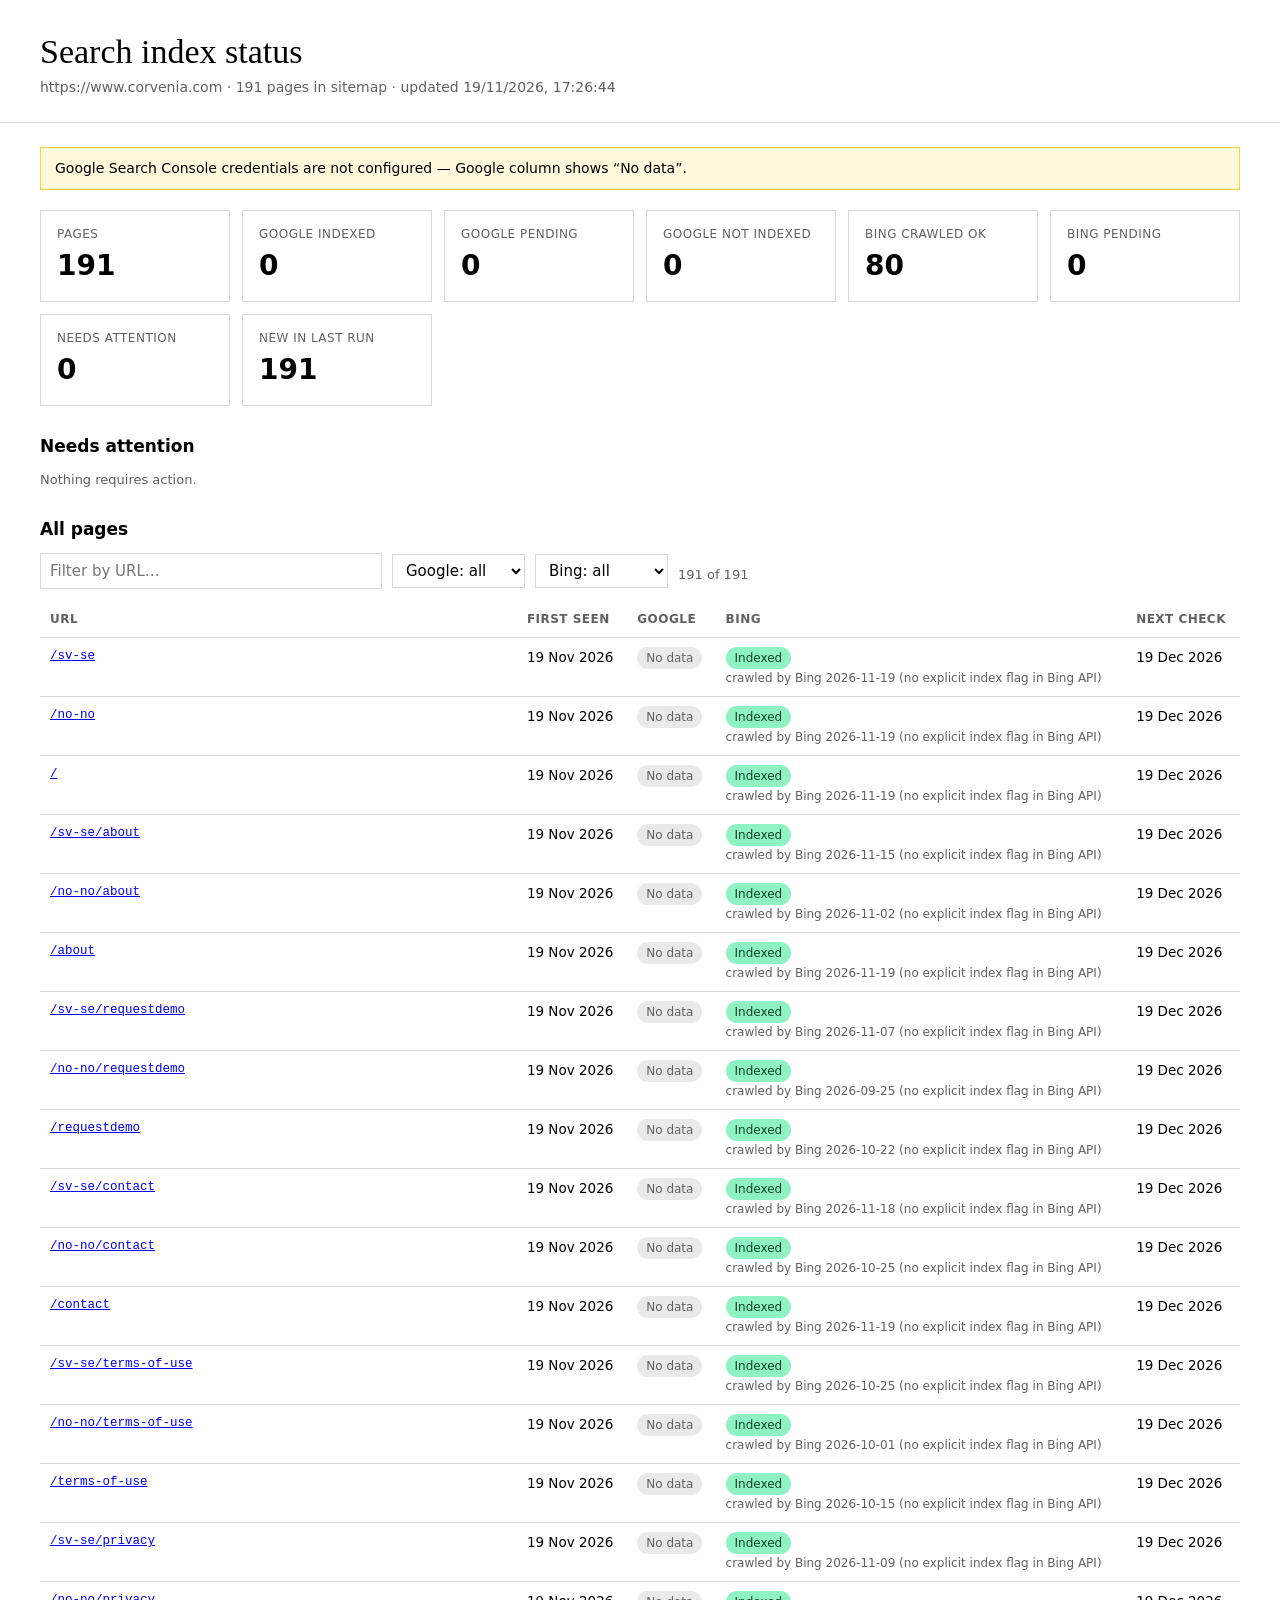
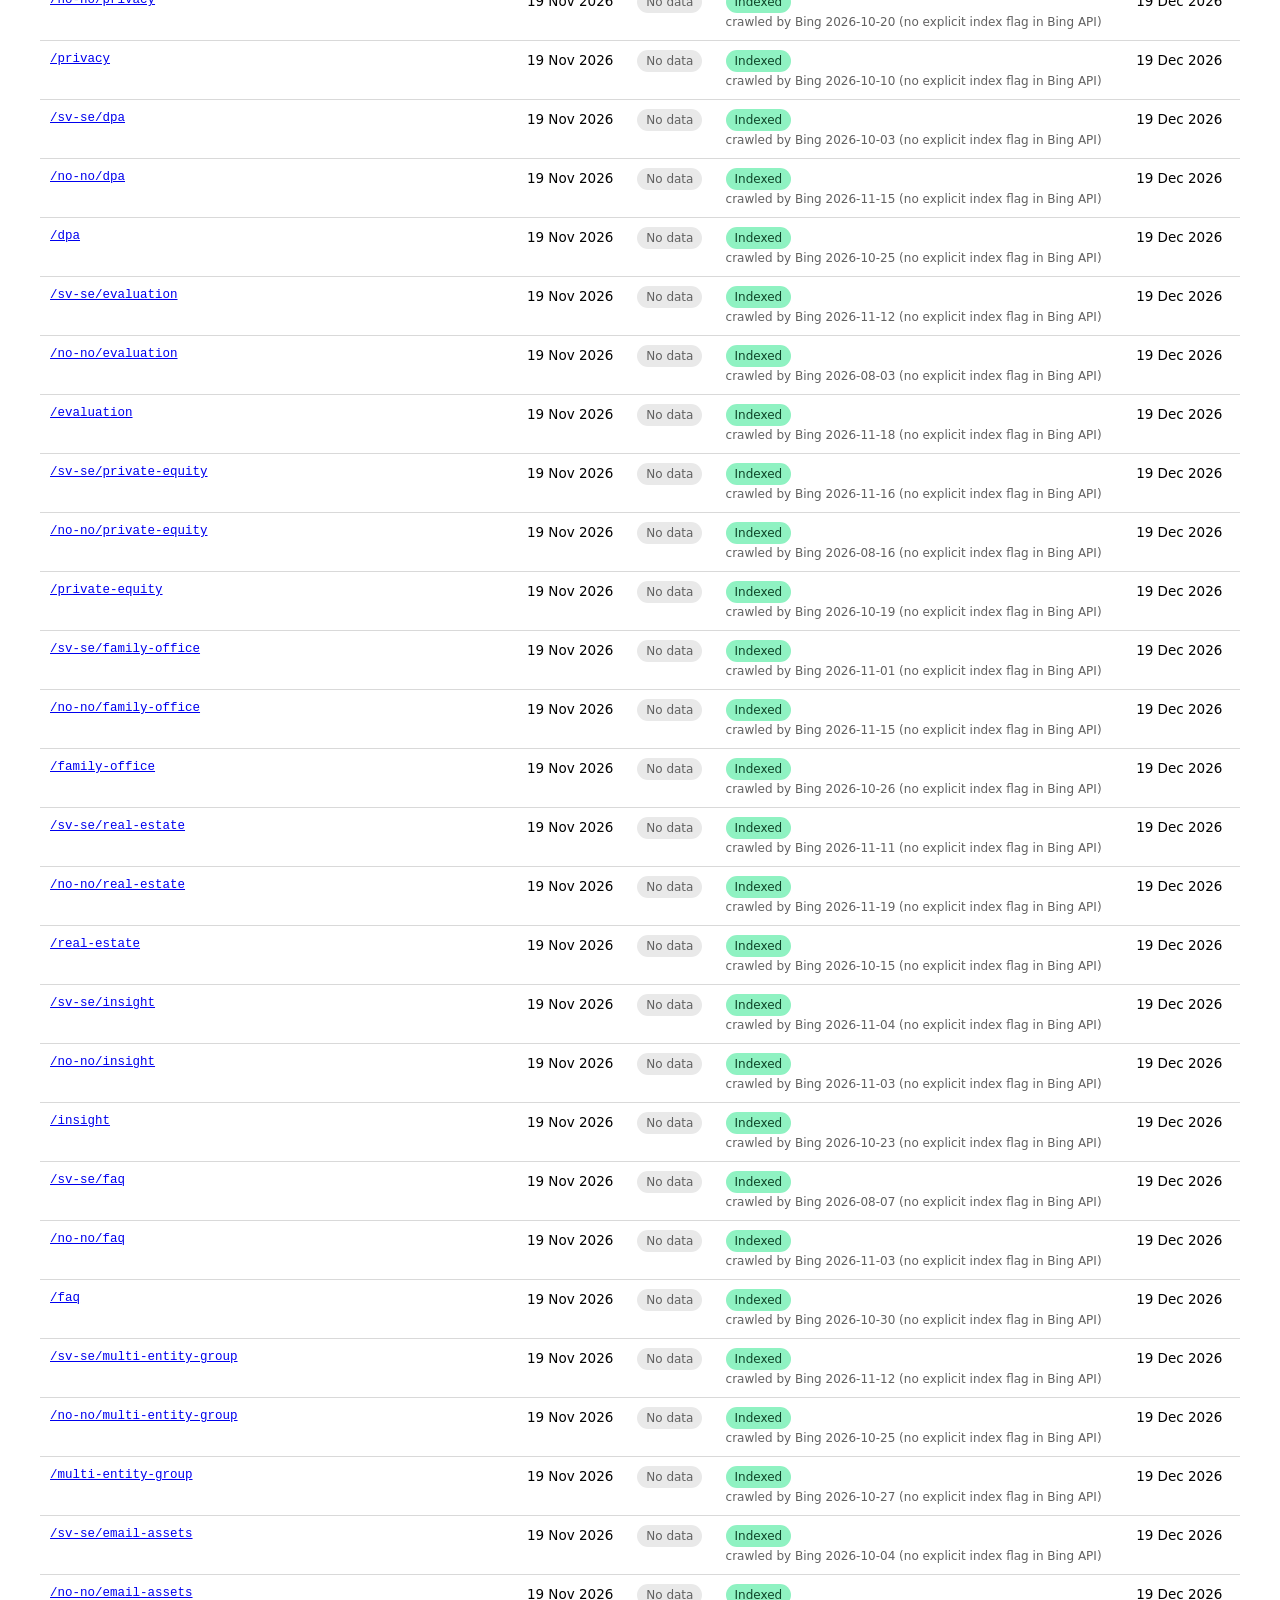
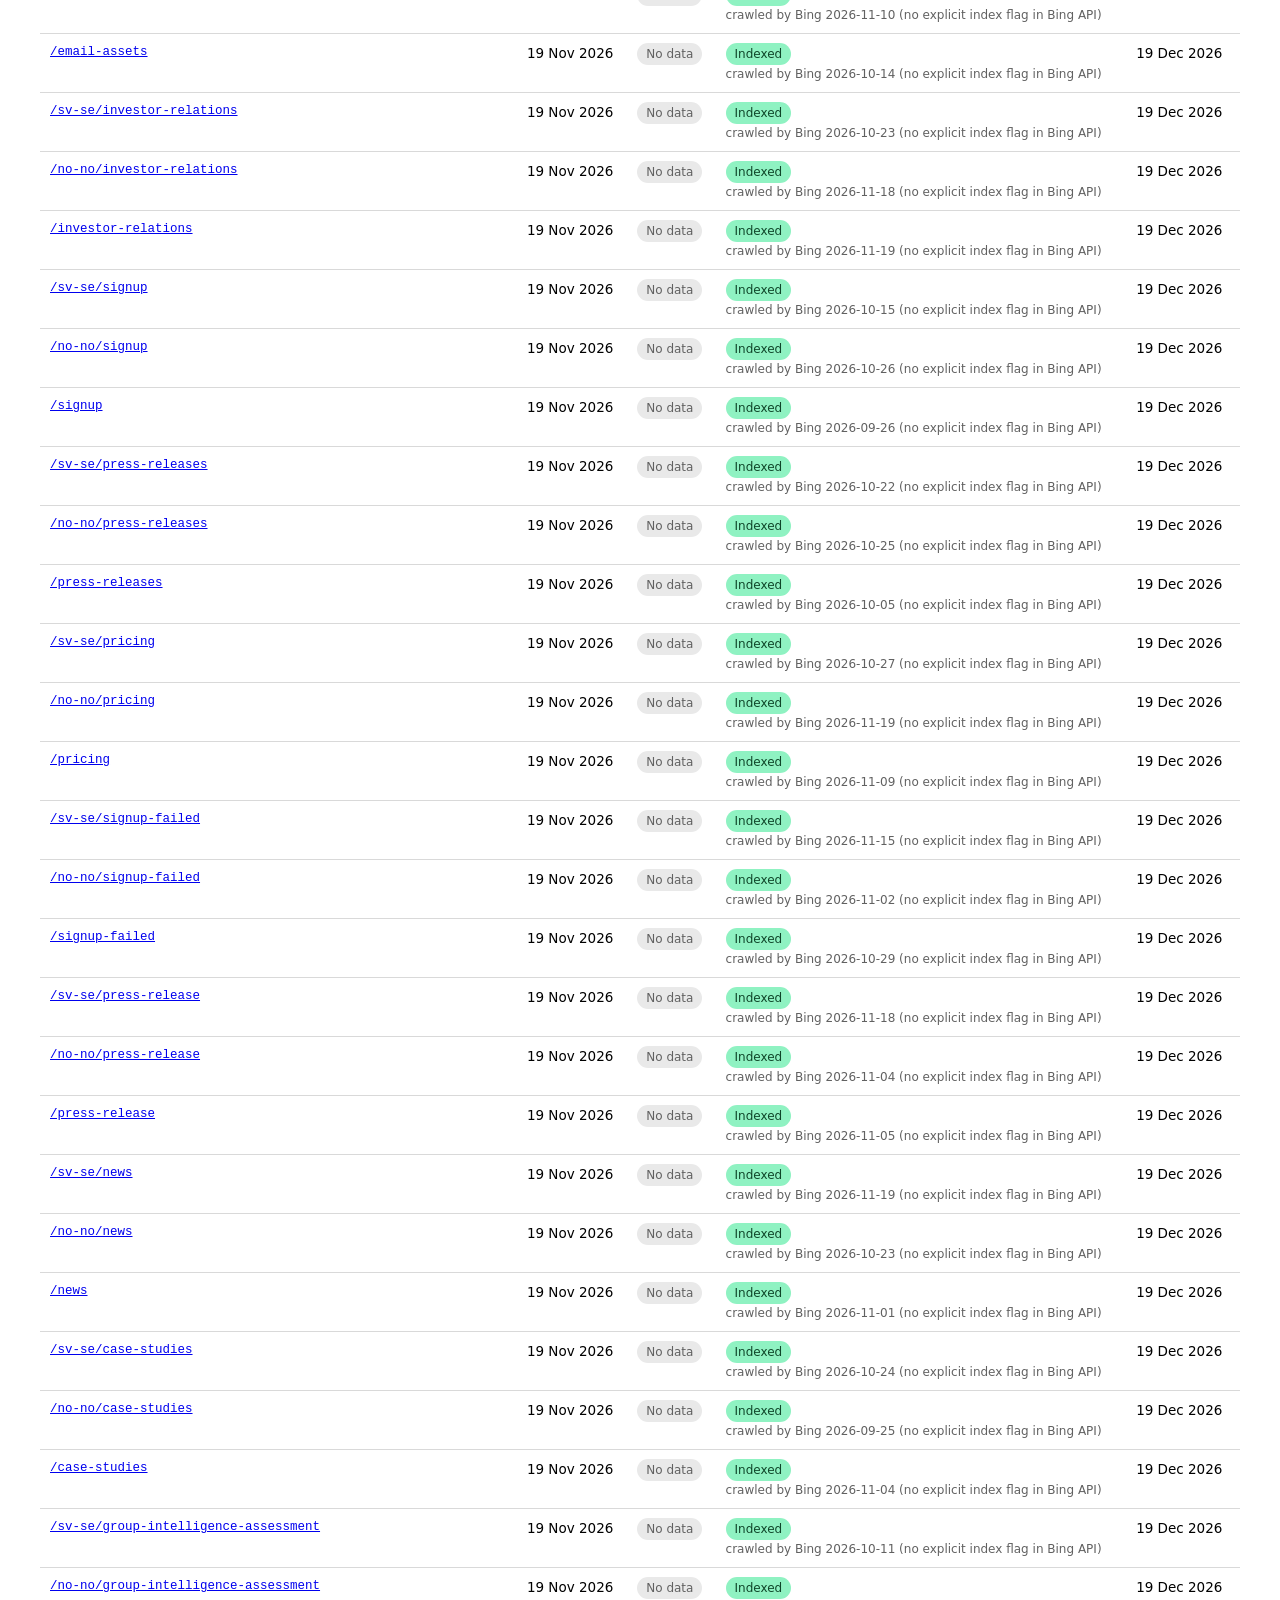
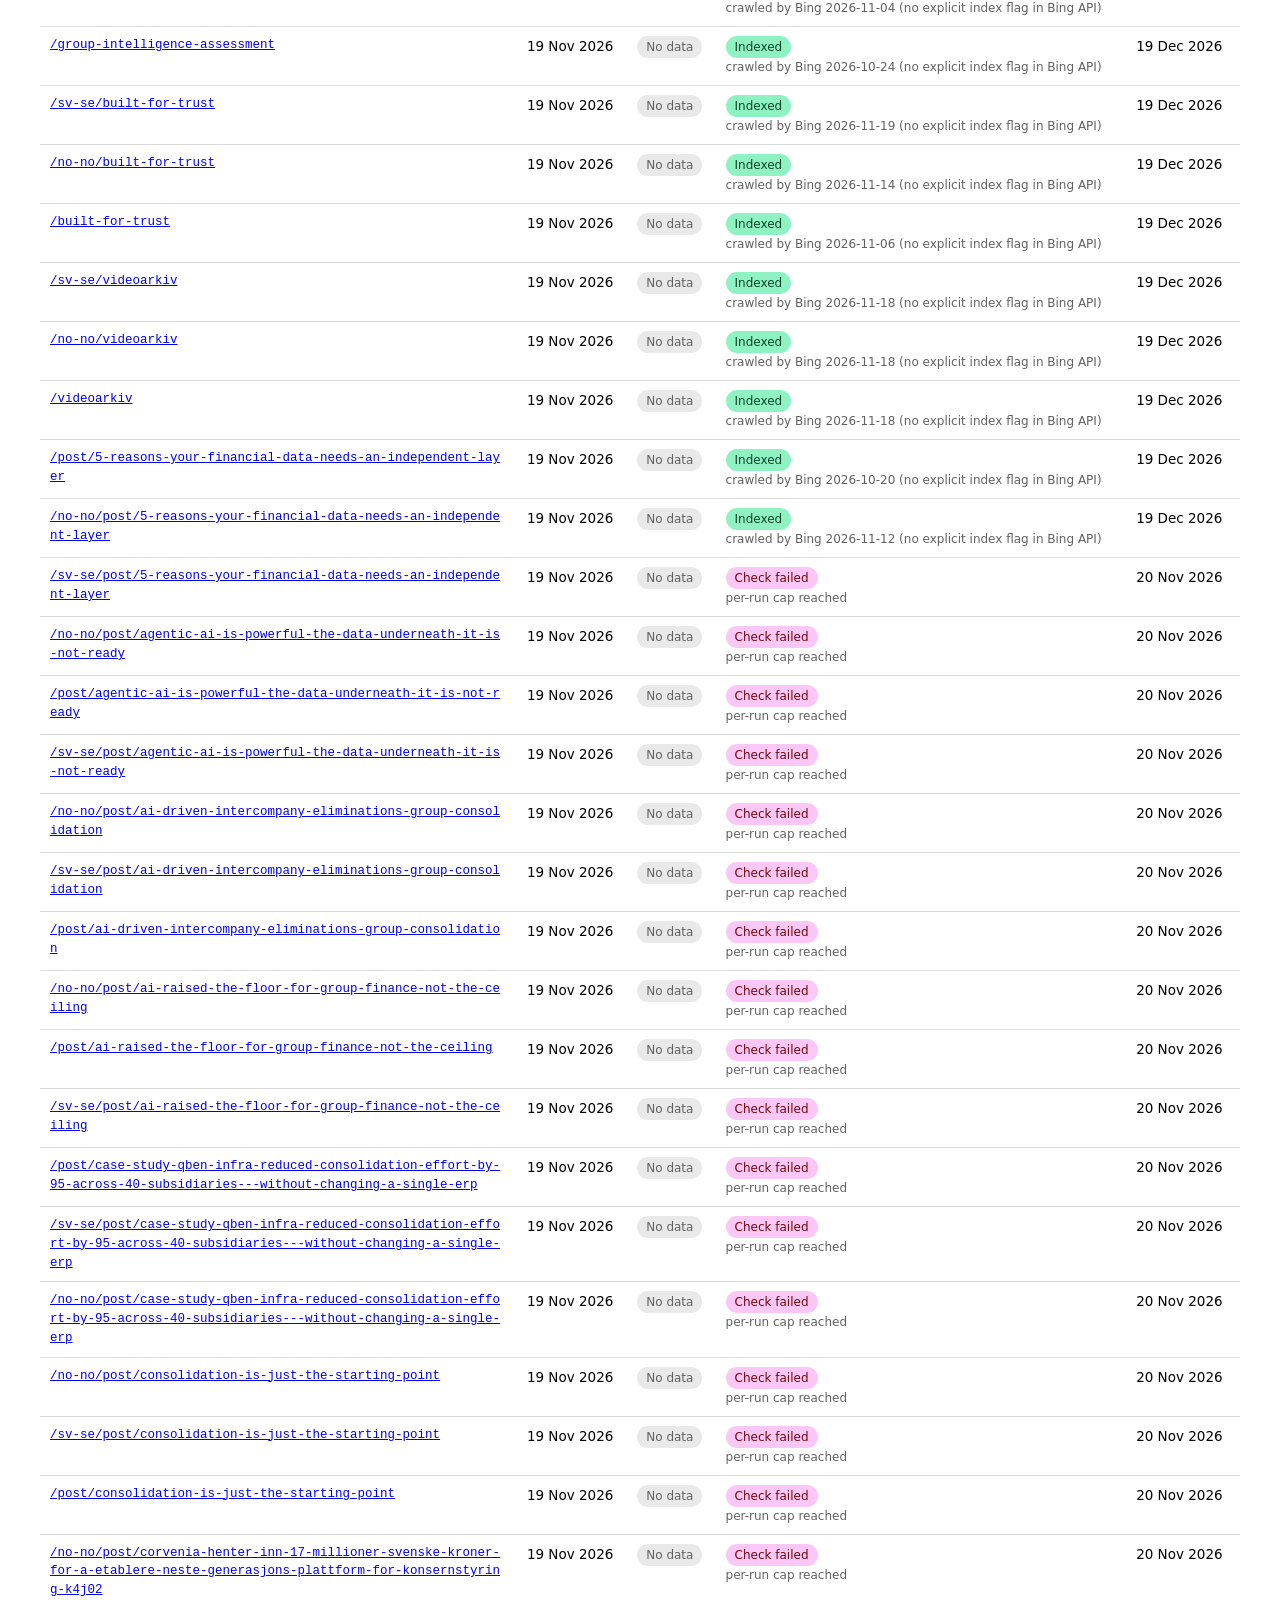
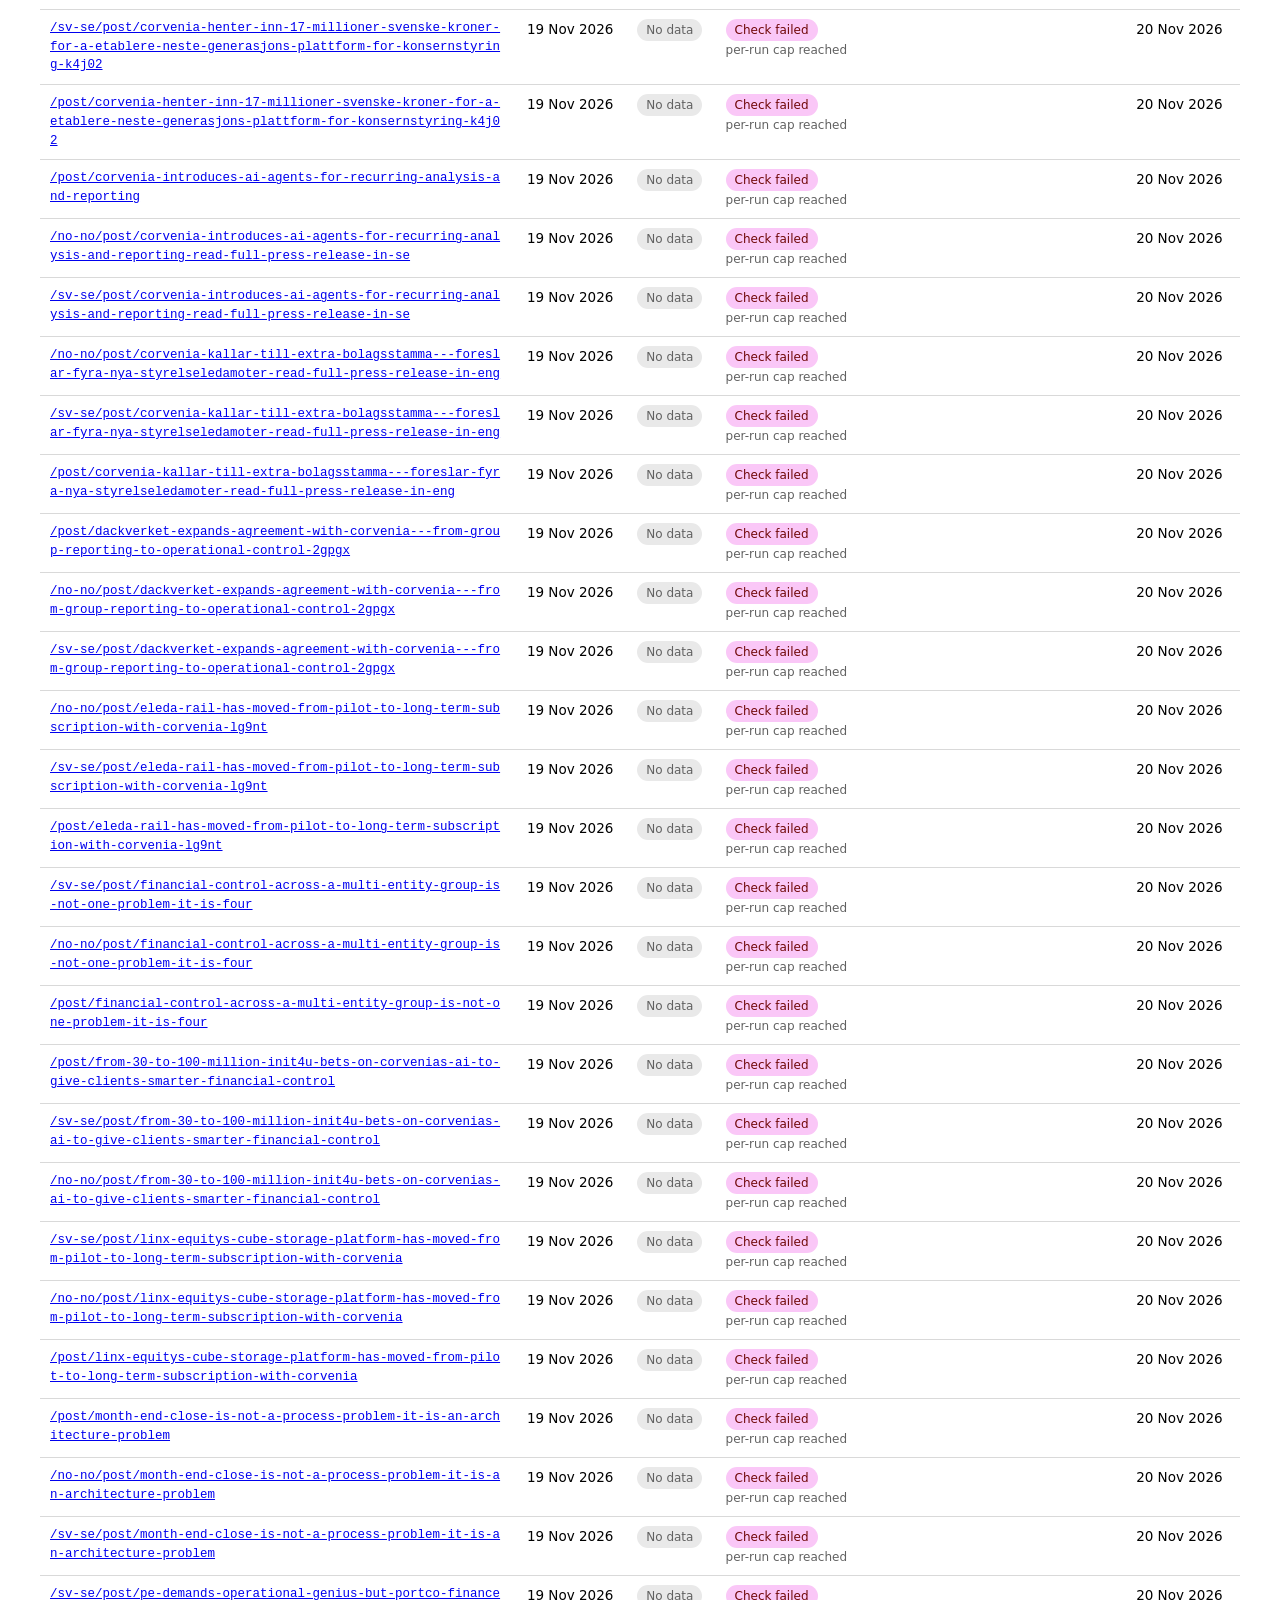
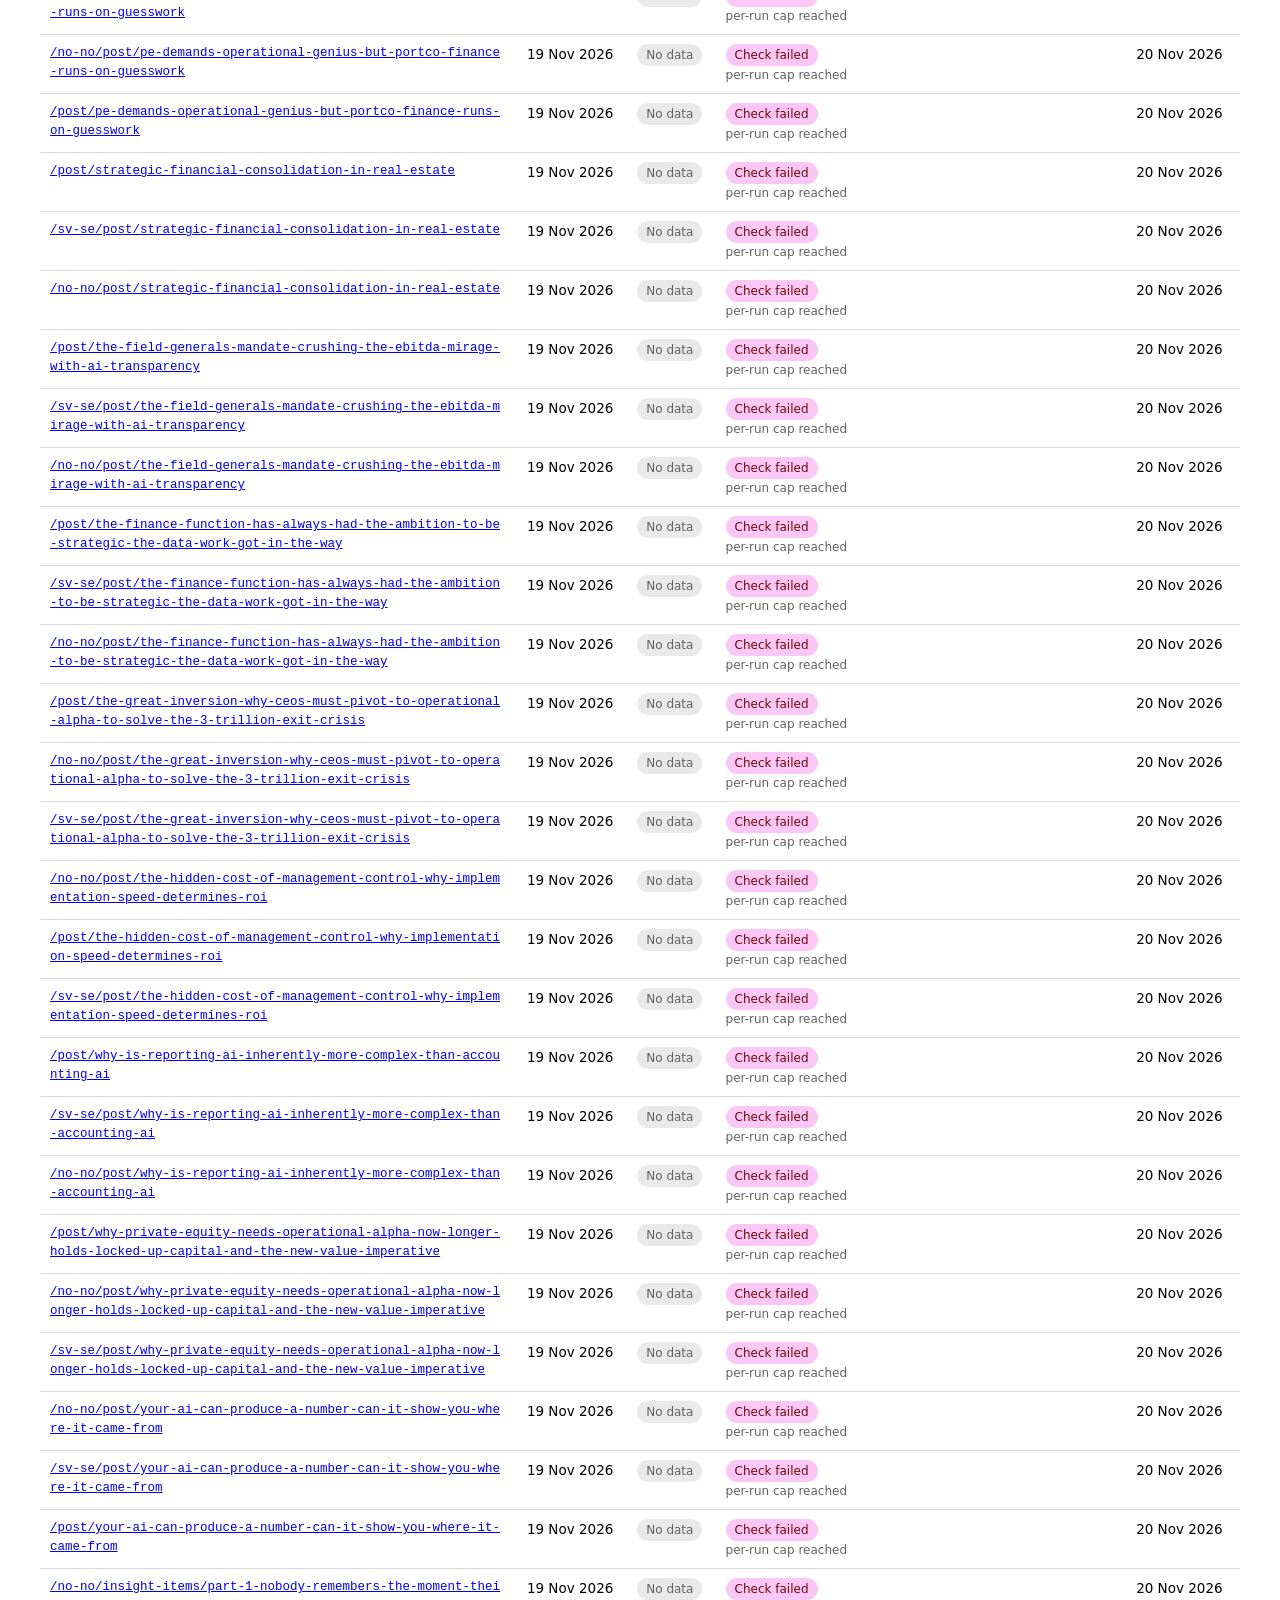
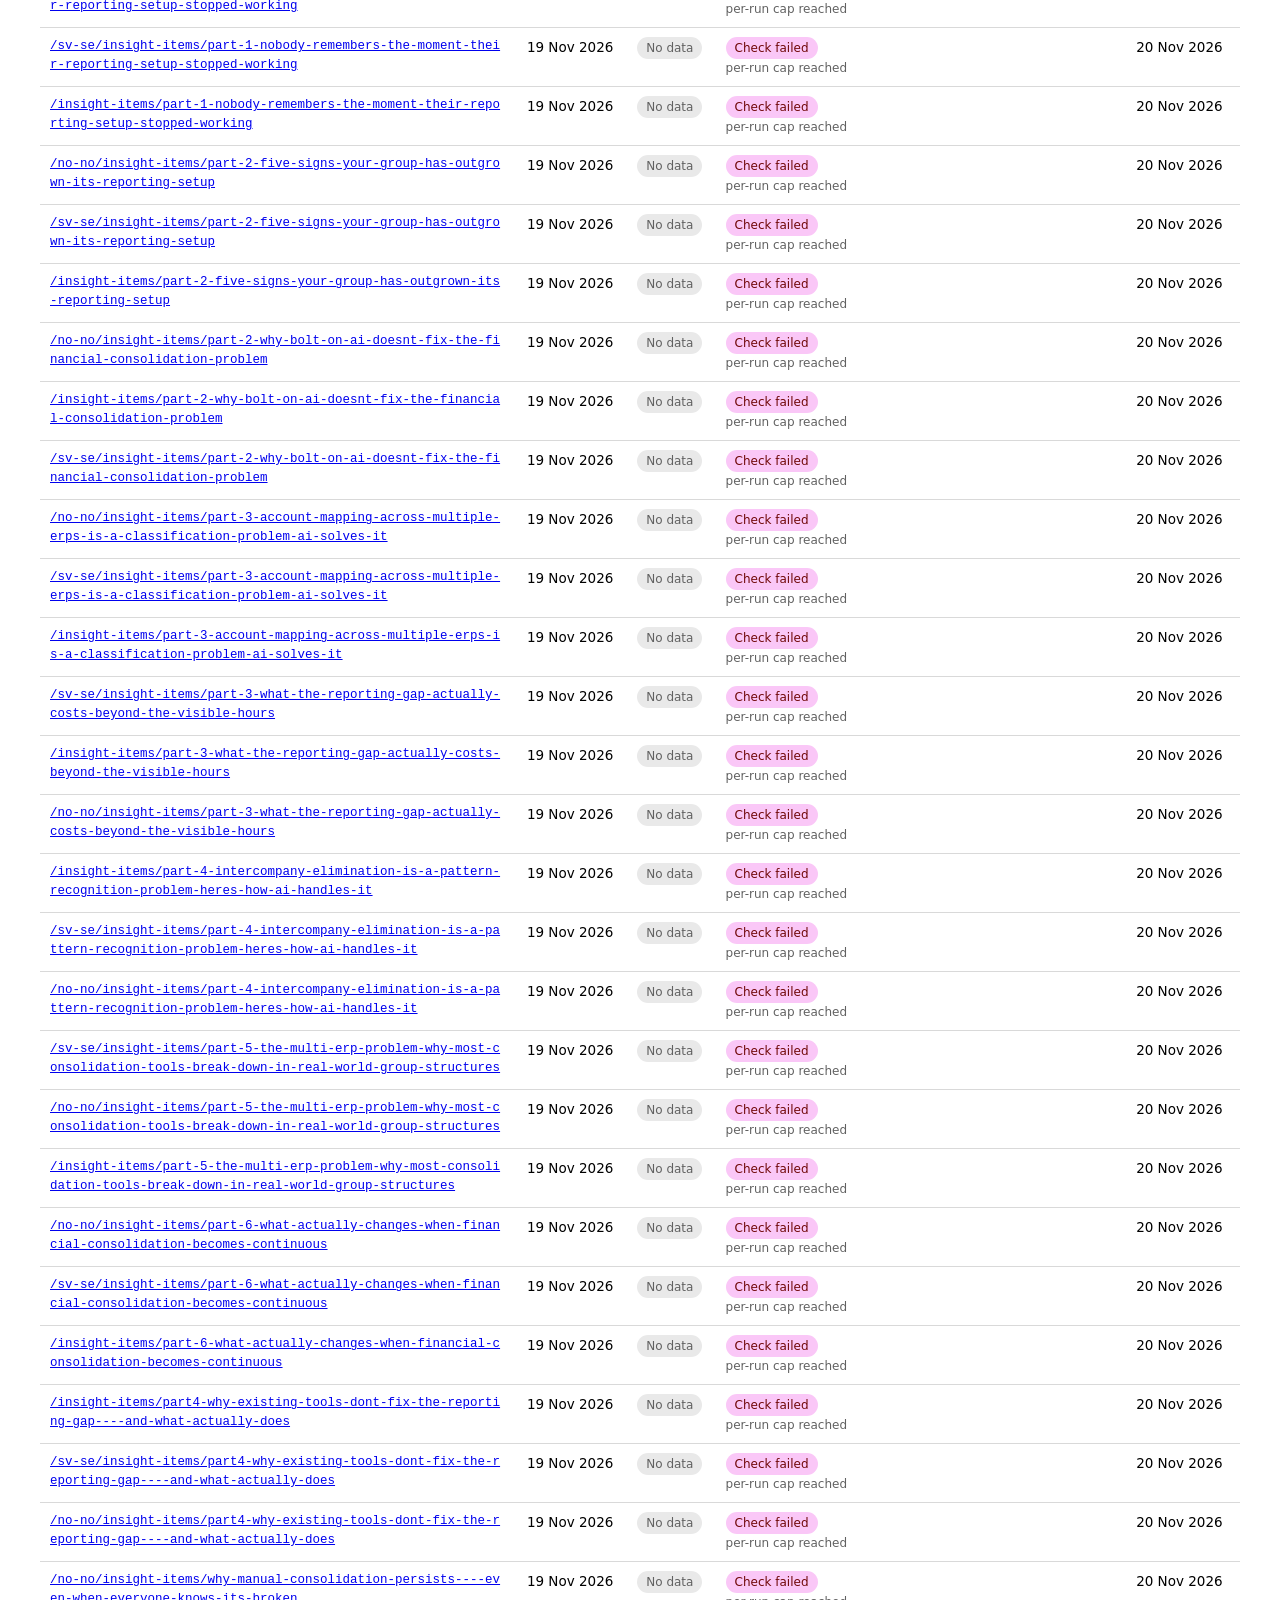
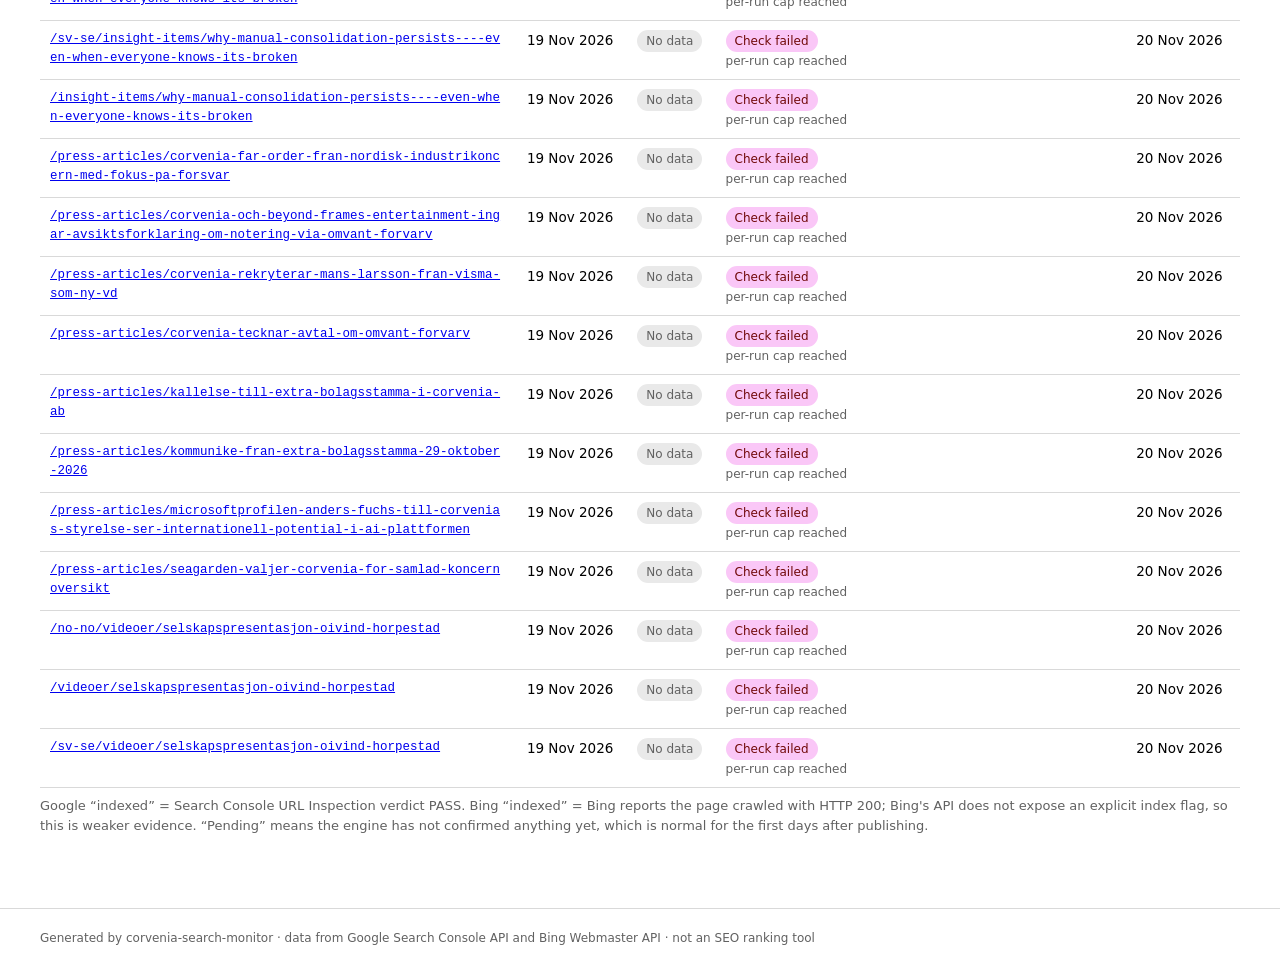
==== commit b342274b: "Index status 2026-11-19" ====
--- a/docs/index.html
+++ b/docs/index.html
@@ -71,7 +71,7 @@
 <footer>Generated by corvenia-search-monitor · data from Google Search Console API and Bing Webmaster API · not an SEO ranking tool</footer>
 
 <script>
-const STATUS = {"generated_at": "2026-11-19T17:07:28+00:00", "site": "https://www.corvenia.com", "total_urls": 191, "summary": {"google": {"unknown": 191}, "bing": {"not_indexed": 20, "check_failed": 171}}, "alerts": [], "last_run": {"started": "2026-11-19T17:06:27+00:00", "discovered": 191, "new": 191, "changed": 0, "removed": 0, "checked": 191, "google_calls": 0, "bing_calls": 150, "bing_submitted": 191, "errors": [], "finished": "2026-11-19T17:07:28+00:00"}, "integrations": {"google": false, "bing": true}, "urls": [{"url": "https://www.corvenia.com/sv-se", "first_seen": "2026-11-19T17:06:27+00:00", "last_change": "2026-11-19T17:06:27+00:00", "next_check": "2026-11-20T17:06:27+00:00", "precheck": {"ok": true, "problem": null}, "google": {"checked_at": "2026-11-19T17:06:27+00:00", "status": "unknown", "verdict": null, "coverage": null, "last_crawl": null, "robots": null, "indexing_state": null, "google_canonical": null, "detail": null}, "bing": {"status": "not_indexed", "submitted_at": "2026-11-19T17:06:27+00:00", "checked_at": "2026-11-19T17:06:27+00:00", "http_status": 0, "last_crawled": "2026-11-19T11:41:30+00:00", "detail": "crawled, HTTP 0"}}, {"url": "https://www.corvenia.com/no-no", "first_seen": "2026-11-19T17:06:27+00:00", "last_change": "2026-11-19T17:06:27+00:00", "next_check": "2026-11-20T17:06:27+00:00", "precheck": {"ok": true, "problem": null}, "google": {"checked_at": "2026-11-19T17:06:27+00:00", "status": "unknown", "verdict": null, "coverage": null, "last_crawl": null, "robots": null, "indexing_state": null, "google_canonical": null, "detail": null}, "bing": {"status": "not_indexed", "submitted_at": "2026-11-19T17:06:27+00:00", "checked_at": "2026-11-19T17:06:27+00:00", "http_status": 0, "last_crawled": "2026-11-19T08:58:12+00:00", "detail": "crawled, HTTP 0"}}, {"url": "https://www.corvenia.com", "first_seen": "2026-11-19T17:06:27+00:00", "last_change": "2026-11-19T17:06:27+00:00", "next_check": "2026-11-20T17:06:27+00:00", "precheck": {"ok": true, "problem": null}, "google": {"checked_at": "2026-11-19T17:06:27+00:00", "status": "unknown", "verdict": null, "coverage": null, "last_crawl": null, "robots": null, "indexing_state": null, "google_canonical": null, "detail": null}, "bing": {"status": "not_indexed", "submitted_at": "2026-11-19T17:06:27+00:00", "checked_at": "2026-11-19T17:06:27+00:00", "http_status": 0, "last_crawled": "2026-11-19T14:16:26+00:00", "detail": "crawled, HTTP 0"}}, {"url": "https://www.corvenia.com/sv-se/about", "first_seen": "2026-11-19T17:06:27+00:00", "last_change": "2026-11-19T17:06:27+00:00", "next_check": "2026-11-20T17:06:27+00:00", "precheck": {"ok": true, "problem": null}, "google": {"checked_at": "2026-11-19T17:06:27+00:00", "status": "unknown", "verdict": null, "coverage": null, "last_crawl": null, "robots": null, "indexing_state": null, "google_canonical": null, "detail": null}, "bing": {"status": "not_indexed", "submitted_at": "2026-11-19T17:06:27+00:00", "checked_at": "2026-11-19T17:06:27+00:00", "http_status": 0, "last_crawled": "2026-11-15T14:07:39+00:00", "detail": "crawled, HTTP 0"}}, {"url": "https://www.corvenia.com/no-no/about", "first_seen": "2026-11-19T17:06:27+00:00", "last_change": "2026-11-19T17:06:27+00:00", "next_check": "2026-11-20T17:06:27+00:00", "precheck": {"ok": true, "problem": null}, "google": {"checked_at": "2026-11-19T17:06:27+00:00", "status": "unknown", "verdict": null, "coverage": null, "last_crawl": null, "robots": null, "indexing_state": null, "google_canonical": null, "detail": null}, "bing": {"status": "not_indexed", "submitted_at": "2026-11-19T17:06:27+00:00", "checked_at": "2026-11-19T17:06:27+00:00", "http_status": 0, "last_crawled": "2026-11-02T12:14:45+00:00", "detail": "crawled, HTTP 0"}}, {"url": "https://www.corvenia.com/about", "first_seen": "2026-11-19T17:06:27+00:00", "last_change": "2026-11-19T17:06:27+00:00", "next_check": "2026-11-20T17:06:27+00:00", "precheck": {"ok": true, "problem": null}, "google": {"checked_at": "2026-11-19T17:06:27+00:00", "status": "unknown", "verdict": null, "coverage": null, "last_crawl": null, "robots": null, "indexing_state": null, "google_canonical": null, "detail": null}, "bing": {"status": "not_indexed", "submitted_at": "2026-11-19T17:06:27+00:00", "checked_at": "2026-11-19T17:06:27+00:00", "http_status": 0, "last_crawled": "2026-11-19T10:58:46+00:00", "detail": "crawled, HTTP 0"}}, {"url": "https://www.corvenia.com/sv-se/requestdemo", "first_seen": "2026-11-19T17:06:27+00:00", "last_change": "2026-11-19T17:06:27+00:00", "next_check": "2026-11-20T17:06:27+00:00", "precheck": {"ok": true, "problem": null}, "google": {"checked_at": "2026-11-19T17:06:27+00:00", "status": "unknown", "verdict": null, "coverage": null, "last_crawl": null, "robots": null, "indexing_state": null, "google_canonical": null, "detail": null}, "bing": {"status": "not_indexed", "submitted_at": "2026-11-19T17:06:27+00:00", "checked_at": "2026-11-19T17:06:27+00:00", "http_status": 0, "last_crawled": "2026-11-07T15:33:57+00:00", "detail": "crawled, HTTP 0"}}, {"url": "https://www.corvenia.com/no-no/requestdemo", "first_seen": "2026-11-19T17:06:27+00:00", "last_change": "2026-11-19T17:06:27+00:00", "next_check": "2026-11-20T17:06:27+00:00", "precheck": {"ok": true, "problem": null}, "google": {"checked_at": "2026-11-19T17:06:27+00:00", "status": "unknown", "verdict": null, "coverage": null, "last_crawl": null, "robots": null, "indexing_state": null, "google_canonical": null, "detail": null}, "bing": {"status": "not_indexed", "submitted_at": "2026-11-19T17:06:27+00:00", "checked_at": "2026-11-19T17:06:27+00:00", "http_status": 0, "last_crawled": "2026-09-25T06:14:53+00:00", "detail": "crawled, HTTP 0"}}, {"url": "https://www.corvenia.com/requestdemo", "first_seen": "2026-11-19T17:06:27+00:00", "last_change": "2026-11-19T17:06:27+00:00", "next_check": "2026-11-20T17:06:27+00:00", "precheck": {"ok": true, "problem": null}, "google": {"checked_at": "2026-11-19T17:06:27+00:00", "status": "unknown", "verdict": null, "coverage": null, "last_crawl": null, "robots": null, "indexing_state": null, "google_canonical": null, "detail": null}, "bing": {"status": "not_indexed", "submitted_at": "2026-11-19T17:06:27+00:00", "checked_at": "2026-11-19T17:06:27+00:00", "http_status": 0, "last_crawled": "2026-10-22T15:05:02+00:00", "detail": "crawled, HTTP 0"}}, {"url": "https://www.corvenia.com/sv-se/contact", "first_seen": "2026-11-19T17:06:27+00:00", "last_change": "2026-11-19T17:06:27+00:00", "next_check": "2026-11-20T17:06:27+00:00", "precheck": {"ok": true, "problem": null}, "google": {"checked_at": "2026-11-19T17:06:27+00:00", "status": "unknown", "verdict": null, "coverage": null, "last_crawl": null, "robots": null, "indexing_state": null, "google_canonical": null, "detail": null}, "bing": {"status": "not_indexed", "submitted_at": "2026-11-19T17:06:27+00:00", "checked_at": "2026-11-19T17:06:27+00:00", "http_status": 0, "last_crawled": "2026-11-18T17:53:41+00:00", "detail": "crawled, HTTP 0"}}, {"url": "https://www.corvenia.com/no-no/contact", "first_seen": "2026-11-19T17:06:27+00:00", "last_change": "2026-11-19T17:06:27+00:00", "next_check": "2026-11-20T17:06:27+00:00", "precheck": {"ok": true, "problem": null}, "google": {"checked_at": "2026-11-19T17:06:27+00:00", "status": "unknown", "verdict": null, "coverage": null, "last_crawl": null, "robots": null, "indexing_state": null, "google_canonical": null, "detail": null}, "bing": {"status": "check_failed", "submitted_at": "2026-11-19T17:06:27+00:00", "checked_at": "2026-11-19T17:06:27+00:00", "http_status": null, "last_crawled": null, "detail": "{'ErrorCode': 5, 'Message': 'ERROR!!! ThrottleHost'}"}}, {"url": "https://www.corvenia.com/contact", "first_seen": "2026-11-19T17:06:27+00:00", "last_change": "2026-11-19T17:06:27+00:00", "next_check": "2026-11-20T17:06:27+00:00", "precheck": {"ok": true, "problem": null}, "google": {"checked_at": "2026-11-19T17:06:27+00:00", "status": "unknown", "verdict": null, "coverage": null, "last_crawl": null, "robots": null, "indexing_state": null, "google_canonical": null, "detail": null}, "bing": {"status": "check_failed", "submitted_at": "2026-11-19T17:06:27+00:00", "checked_at": "2026-11-19T17:06:27+00:00", "http_status": null, "last_crawled": null, "detail": "{'ErrorCode': 5, 'Message': 'ERROR!!! ThrottleHost'}"}}, {"url": "https://www.corvenia.com/sv-se/terms-of-use", "first_seen": "2026-11-19T17:06:27+00:00", "last_change": "2026-11-19T17:06:27+00:00", "next_check": "2026-11-20T17:06:27+00:00", "precheck": {"ok": true, "problem": null}, "google": {"checked_at": "2026-11-19T17:06:27+00:00", "status": "unknown", "verdict": null, "coverage": null, "last_crawl": null, "robots": null, "indexing_state": null, "google_canonical": null, "detail": null}, "bing": {"status": "check_failed", "submitted_at": "2026-11-19T17:06:27+00:00", "checked_at": "2026-11-19T17:06:27+00:00", "http_status": null, "last_crawled": null, "detail": "{'ErrorCode': 5, 'Message': 'ERROR!!! ThrottleHost'}"}}, {"url": "https://www.corvenia.com/no-no/terms-of-use", "first_seen": "2026-11-19T17:06:27+00:00", "last_change": "2026-11-19T17:06:27+00:00", "next_check": "2026-11-20T17:06:27+00:00", "precheck": {"ok": true, "problem": null}, "google": {"checked_at": "2026-11-19T17:06:27+00:00", "status": "unknown", "verdict": null, "coverage": null, "last_crawl": null, "robots": null, "indexing_state": null, "google_canonical": null, "detail": null}, "bing": {"status": "check_failed", "submitted_at": "2026-11-19T17:06:27+00:00", "checked_at": "2026-11-19T17:06:27+00:00", "http_status": null, "last_crawled": null, "detail": "{'ErrorCode': 5, 'Message': 'ERROR!!! ThrottleHost'}"}}, {"url": "https://www.corvenia.com/terms-of-use", "first_seen": "2026-11-19T17:06:27+00:00", "last_change": "2026-11-19T17:06:27+00:00", "next_check": "2026-11-20T17:06:27+00:00", "precheck": {"ok": true, "problem": null}, "google": {"checked_at": "2026-11-19T17:06:27+00:00", "status": "unknown", "verdict": null, "coverage": null, "last_crawl": null, "robots": null, "indexing_state": null, "google_canonical": null, "detail": null}, "bing": {"status": "check_failed", "submitted_at": "2026-11-19T17:06:27+00:00", "checked_at": "2026-11-19T17:06:27+00:00", "http_status": null, "last_crawled": null, "detail": "{'ErrorCode': 5, 'Message': 'ERROR!!! ThrottleHost'}"}}, {"url": "https://www.corvenia.com/sv-se/privacy", "first_seen": "2026-11-19T17:06:27+00:00", "last_change": "2026-11-19T17:06:27+00:00", "next_check": "2026-11-20T17:06:27+00:00", "precheck": {"ok": true, "problem": null}, "google": {"checked_at": "2026-11-19T17:06:27+00:00", "status": "unknown", "verdict": null, "coverage": null, "last_crawl": null, "robots": null, "indexing_state": null, "google_canonical": null, "detail": null}, "bing": {"status": "check_failed", "submitted_at": "2026-11-19T17:06:27+00:00", "checked_at": "2026-11-19T17:06:27+00:00", "http_status": null, "last_crawled": null, "detail": "{'ErrorCode': 5, 'Message': 'ERROR!!! ThrottleHost'}"}}, {"url": "https://www.corvenia.com/no-no/privacy", "first_seen": "2026-11-19T17:06:27+00:00", "last_change": "2026-11-19T17:06:27+00:00", "next_check": "2026-11-20T17:06:27+00:00", "precheck": {"ok": true, "problem": null}, "google": {"checked_at": "2026-11-19T17:06:27+00:00", "status": "unknown", "verdict": null, "coverage": null, "last_crawl": null, "robots": null, "indexing_state": null, "google_canonical": null, "detail": null}, "bing": {"status": "check_failed", "submitted_at": "2026-11-19T17:06:27+00:00", "checked_at": "2026-11-19T17:06:27+00:00", "http_status": null, "last_crawled": null, "detail": "{'ErrorCode': 5, 'Message': 'ERROR!!! ThrottleHost'}"}}, {"url": "https://www.corvenia.com/privacy", "first_seen": "2026-11-19T17:06:27+00:00", "last_change": "2026-11-19T17:06:27+00:00", "next_check": "2026-11-20T17:06:27+00:00", "precheck": {"ok": true, "problem": null}, "google": {"checked_at": "2026-11-19T17:06:27+00:00", "status": "unknown", "verdict": null, "coverage": null, "last_crawl": null, "robots": null, "indexing_state": null, "google_canonical": null, "detail": null}, "bing": {"status": "check_failed", "submitted_at": "2026-11-19T17:06:27+00:00", "checked_at": "2026-11-19T17:06:27+00:00", "http_status": null, "last_crawled": null, "detail": "{'ErrorCode': 5, 'Message': 'ERROR!!! ThrottleHost'}"}}, {"url": "https://www.corvenia.com/sv-se/dpa", "first_seen": "2026-11-19T17:06:27+00:00", "last_change": "2026-11-19T17:06:27+00:00", "next_check": "2026-11-20T17:06:27+00:00", "precheck": {"ok": true, "problem": null}, "google": {"checked_at": "2026-11-19T17:06:27+00:00", "status": "unknown", "verdict": null, "coverage": null, "last_crawl": null, "robots": null, "indexing_state": null, "google_canonical": null, "detail": null}, "bing": {"status": "check_failed", "submitted_at": "2026-11-19T17:06:27+00:00", "checked_at": "2026-11-19T17:06:27+00:00", "http_status": null, "last_crawled": null, "detail": "{'ErrorCode': 5, 'Message': 'ERROR!!! ThrottleHost'}"}}, {"url": "https://www.corvenia.com/no-no/dpa", "first_seen": "2026-11-19T17:06:27+00:00", "last_change": "2026-11-19T17:06:27+00:00", "next_check": "2026-11-20T17:06:27+00:00", "precheck": {"ok": true, "problem": null}, "google": {"checked_at": "2026-11-19T17:06:27+00:00", "status": "unknown", "verdict": null, "coverage": null, "last_crawl": null, "robots": null, "indexing_state": null, "google_canonical": null, "detail": null}, "bing": {"status": "check_failed", "submitted_at": "2026-11-19T17:06:27+00:00", "checked_at": "2026-11-19T17:06:27+00:00", "http_status": null, "last_crawled": null, "detail": "{'ErrorCode': 5, 'Message': 'ERROR!!! ThrottleHost'}"}}, {"url": "https://www.corvenia.com/dpa", "first_seen": "2026-11-19T17:06:27+00:00", "last_change": "2026-11-19T17:06:27+00:00", "next_check": "2026-11-20T17:06:27+00:00", "precheck": {"ok": true, "problem": null}, "google": {"checked_at": "2026-11-19T17:06:27+00:00", "status": "unknown", "verdict": null, "coverage": null, "last_crawl": null, "robots": null, "indexing_state": null, "google_canonical": null, "detail": null}, "bing": {"status": "check_failed", "submitted_at": "2026-11-19T17:06:27+00:00", "checked_at": "2026-11-19T17:06:27+00:00", "http_status": null, "last_crawled": null, "detail": "{'ErrorCode': 5, 'Message': 'ERROR!!! ThrottleHost'}"}}, {"url": "https://www.corvenia.com/sv-se/evaluation", "first_seen": "2026-11-19T17:06:27+00:00", "last_change": "2026-11-19T17:06:27+00:00", "next_check": "2026-11-20T17:06:27+00:00", "precheck": {"ok": true, "problem": null}, "google": {"checked_at": "2026-11-19T17:06:27+00:00", "status": "unknown", "verdict": null, "coverage": null, "last_crawl": null, "robots": null, "indexing_state": null, "google_canonical": null, "detail": null}, "bing": {"status": "check_failed", "submitted_at": "2026-11-19T17:06:27+00:00", "checked_at": "2026-11-19T17:06:27+00:00", "http_status": null, "last_crawled": null, "detail": "{'ErrorCode': 5, 'Message': 'ERROR!!! ThrottleHost'}"}}, {"url": "https://www.corvenia.com/no-no/evaluation", "first_seen": "2026-11-19T17:06:27+00:00", "last_change": "2026-11-19T17:06:27+00:00", "next_check": "2026-11-20T17:06:27+00:00", "precheck": {"ok": true, "problem": null}, "google": {"checked_at": "2026-11-19T17:06:27+00:00", "status": "unknown", "verdict": null, "coverage": null, "last_crawl": null, "robots": null, "indexing_state": null, "google_canonical": null, "detail": null}, "bing": {"status": "check_failed", "submitted_at": "2026-11-19T17:06:27+00:00", "checked_at": "2026-11-19T17:06:27+00:00", "http_status": null, "last_crawled": null, "detail": "{'ErrorCode': 5, 'Message': 'ERROR!!! ThrottleHost'}"}}, {"url": "https://www.corvenia.com/evaluation", "first_seen": "2026-11-19T17:06:27+00:00", "last_change": "2026-11-19T17:06:27+00:00", "next_check": "2026-11-20T17:06:27+00:00", "precheck": {"ok": true, "problem": null}, "google": {"checked_at": "2026-11-19T17:06:27+00:00", "status": "unknown", "verdict": null, "coverage": null, "last_crawl": null, "robots": null, "indexing_state": null, "google_canonical": null, "detail": null}, "bing": {"status": "check_failed", "submitted_at": "2026-11-19T17:06:27+00:00", "checked_at": "2026-11-19T17:06:27+00:00", "http_status": null, "last_crawled": null, "detail": "{'ErrorCode': 5, 'Message': 'ERROR!!! ThrottleHost'}"}}, {"url": "https://www.corvenia.com/sv-se/private-equity", "first_seen": "2026-11-19T17:06:27+00:00", "last_change": "2026-11-19T17:06:27+00:00", "next_check": "2026-11-20T17:06:27+00:00", "precheck": {"ok": true, "problem": null}, "google": {"checked_at": "2026-11-19T17:06:27+00:00", "status": "unknown", "verdict": null, "coverage": null, "last_crawl": null, "robots": null, "indexing_state": null, "google_canonical": null, "detail": null}, "bing": {"status": "check_failed", "submitted_at": "2026-11-19T17:06:27+00:00", "checked_at": "2026-11-19T17:06:27+00:00", "http_status": null, "last_crawled": null, "detail": "{'ErrorCode': 5, 'Message': 'ERROR!!! ThrottleHost'}"}}, {"url": "https://www.corvenia.com/no-no/private-equity", "first_seen": "2026-11-19T17:06:27+00:00", "last_change": "2026-11-19T17:06:27+00:00", "next_check": "2026-11-20T17:06:27+00:00", "precheck": {"ok": true, "problem": null}, "google": {"checked_at": "2026-11-19T17:06:27+00:00", "status": "unknown", "verdict": null, "coverage": null, "last_crawl": null, "robots": null, "indexing_state": null, "google_canonical": null, "detail": null}, "bing": {"status": "check_failed", "submitted_at": "2026-11-19T17:06:27+00:00", "checked_at": "2026-11-19T17:06:27+00:00", "http_status": null, "last_crawled": null, "detail": "{'ErrorCode': 5, 'Message': 'ERROR!!! ThrottleHost'}"}}, {"url": "https://www.corvenia.com/private-equity", "first_seen": "2026-11-19T17:06:27+00:00", "last_change": "2026-11-19T17:06:27+00:00", "next_check": "2026-11-20T17:06:27+00:00", "precheck": {"ok": true, "problem": null}, "google": {"checked_at": "2026-11-19T17:06:27+00:00", "status": "unknown", "verdict": null, "coverage": null, "last_crawl": null, "robots": null, "indexing_state": null, "google_canonical": null, "detail": null}, "bing": {"status": "check_failed", "submitted_at": "2026-11-19T17:06:27+00:00", "checked_at": "2026-11-19T17:06:27+00:00", "http_status": null, "last_crawled": null, "detail": "{'ErrorCode': 5, 'Message': 'ERROR!!! ThrottleHost'}"}}, {"url": "https://www.corvenia.com/sv-se/family-office", "first_seen": "2026-11-19T17:06:27+00:00", "last_change": "2026-11-19T17:06:27+00:00", "next_check": "2026-11-20T17:06:27+00:00", "precheck": {"ok": true, "problem": null}, "google": {"checked_at": "2026-11-19T17:06:27+00:00", "status": "unknown", "verdict": null, "coverage": null, "last_crawl": null, "robots": null, "indexing_state": null, "google_canonical": null, "detail": null}, "bing": {"status": "check_failed", "submitted_at": "2026-11-19T17:06:27+00:00", "checked_at": "2026-11-19T17:06:27+00:00", "http_status": null, "last_crawled": null, "detail": "{'ErrorCode': 5, 'Message': 'ERROR!!! ThrottleHost'}"}}, {"url": "https://www.corvenia.com/no-no/family-office", "first_seen": "2026-11-19T17:06:27+00:00", "last_change": "2026-11-19T17:06:27+00:00", "next_check": "2026-11-20T17:06:27+00:00", "precheck": {"ok": true, "problem": null}, "google": {"checked_at": "2026-11-19T17:06:27+00:00", "status": "unknown", "verdict": null, "coverage": null, "last_crawl": null, "robots": null, "indexing_state": null, "google_canonical": null, "detail": null}, "bing": {"status": "check_failed", "submitted_at": "2026-11-19T17:06:27+00:00", "checked_at": "2026-11-19T17:06:27+00:00", "http_status": null, "last_crawled": null, "detail": "{'ErrorCode': 5, 'Message': 'ERROR!!! ThrottleHost'}"}}, {"url": "https://www.corvenia.com/family-office", "first_seen": "2026-11-19T17:06:27+00:00", "last_change": "2026-11-19T17:06:27+00:00", "next_check": "2026-11-20T17:06:27+00:00", "precheck": {"ok": true, "problem": null}, "google": {"checked_at": "2026-11-19T17:06:27+00:00", "status": "unknown", "verdict": null, "coverage": null, "last_crawl": null, "robots": null, "indexing_state": null, "google_canonical": null, "detail": null}, "bing": {"status": "check_failed", "submitted_at": "2026-11-19T17:06:27+00:00", "checked_at": "2026-11-19T17:06:27+00:00", "http_status": null, "last_crawled": null, "detail": "{'ErrorCode': 5, 'Message': 'ERROR!!! ThrottleHost'}"}}, {"url": "https://www.corvenia.com/sv-se/real-estate", "first_seen": "2026-11-19T17:06:27+00:00", "last_change": "2026-11-19T17:06:27+00:00", "next_check": "2026-11-20T17:06:27+00:00", "precheck": {"ok": true, "problem": null}, "google": {"checked_at": "2026-11-19T17:06:27+00:00", "status": "unknown", "verdict": null, "coverage": null, "last_crawl": null, "robots": null, "indexing_state": null, "google_canonical": null, "detail": null}, "bing": {"status": "check_failed", "submitted_at": "2026-11-19T17:06:27+00:00", "checked_at": "2026-11-19T17:06:27+00:00", "http_status": null, "last_crawled": null, "detail": "{'ErrorCode': 5, 'Message': 'ERROR!!! ThrottleHost'}"}}, {"url": "https://www.corvenia.com/no-no/real-estate", "first_seen": "2026-11-19T17:06:27+00:00", "last_change": "2026-11-19T17:06:27+00:00", "next_check": "2026-11-20T17:06:27+00:00", "precheck": {"ok": true, "problem": null}, "google": {"checked_at": "2026-11-19T17:06:27+00:00", "status": "unknown", "verdict": null, "coverage": null, "last_crawl": null, "robots": null, "indexing_state": null, "google_canonical": null, "detail": null}, "bing": {"status": "check_failed", "submitted_at": "2026-11-19T17:06:27+00:00", "checked_at": "2026-11-19T17:06:27+00:00", "http_status": null, "last_crawled": null, "detail": "{'ErrorCode': 5, 'Message': 'ERROR!!! ThrottleHost'}"}}, {"url": "https://www.corvenia.com/real-estate", "first_seen": "2026-11-19T17:06:27+00:00", "last_change": "2026-11-19T17:06:27+00:00", "next_check": "2026-11-20T17:06:27+00:00", "precheck": {"ok": true, "problem": null}, "google": {"checked_at": "2026-11-19T17:06:27+00:00", "status": "unknown", "verdict": null, "coverage": null, "last_crawl": null, "robots": null, "indexing_state": null, "google_canonical": null, "detail": null}, "bing": {"status": "check_failed", "submitted_at": "2026-11-19T17:06:27+00:00", "checked_at": "2026-11-19T17:06:27+00:00", "http_status": null, "last_crawled": null, "detail": "{'ErrorCode': 5, 'Message': 'ERROR!!! ThrottleHost'}"}}, {"url": "https://www.corvenia.com/sv-se/insight", "first_seen": "2026-11-19T17:06:27+00:00", "last_change": "2026-11-19T17:06:27+00:00", "next_check": "2026-11-20T17:06:27+00:00", "precheck": {"ok": true, "problem": null}, "google": {"checked_at": "2026-11-19T17:06:27+00:00", "status": "unknown", "verdict": null, "coverage": null, "last_crawl": null, "robots": null, "indexing_state": null, "google_canonical": null, "detail": null}, "bing": {"status": "check_failed", "submitted_at": "2026-11-19T17:06:27+00:00", "checked_at": "2026-11-19T17:06:27+00:00", "http_status": null, "last_crawled": null, "detail": "{'ErrorCode': 5, 'Message': 'ERROR!!! ThrottleHost'}"}}, {"url": "https://www.corvenia.com/no-no/insight", "first_seen": "2026-11-19T17:06:27+00:00", "last_change": "2026-11-19T17:06:27+00:00", "next_check": "2026-11-20T17:06:27+00:00", "precheck": {"ok": true, "problem": null}, "google": {"checked_at": "2026-11-19T17:06:27+00:00", "status": "unknown", "verdict": null, "coverage": null, "last_crawl": null, "robots": null, "indexing_state": null, "google_canonical": null, "detail": null}, "bing": {"status": "check_failed", "submitted_at": "2026-11-19T17:06:27+00:00", "checked_at": "2026-11-19T17:06:27+00:00", "http_status": null, "last_crawled": null, "detail": "{'ErrorCode': 5, 'Message': 'ERROR!!! ThrottleHost'}"}}, {"url": "https://www.corvenia.com/insight", "first_seen": "2026-11-19T17:06:27+00:00", "last_change": "2026-11-19T17:06:27+00:00", "next_check": "2026-11-20T17:06:27+00:00", "precheck": {"ok": true, "problem": null}, "google": {"checked_at": "2026-11-19T17:06:27+00:00", "status": "unknown", "verdict": null, "coverage": null, "last_crawl": null, "robots": null, "indexing_state": null, "google_canonical": null, "detail": null}, "bing": {"status": "check_failed", "submitted_at": "2026-11-19T17:06:27+00:00", "checked_at": "2026-11-19T17:06:27+00:00", "http_status": null, "last_crawled": null, "detail": "{'ErrorCode': 5, 'Message': 'ERROR!!! ThrottleHost'}"}}, {"url": "https://www.corvenia.com/sv-se/faq", "first_seen": "2026-11-19T17:06:27+00:00", "last_change": "2026-11-19T17:06:27+00:00", "next_check": "2026-11-20T17:06:27+00:00", "precheck": {"ok": true, "problem": null}, "google": {"checked_at": "2026-11-19T17:06:27+00:00", "status": "unknown", "verdict": null, "coverage": null, "last_crawl": null, "robots": null, "indexing_state": null, "google_canonical": null, "detail": null}, "bing": {"status": "check_failed", "submitted_at": "2026-11-19T17:06:27+00:00", "checked_at": "2026-11-19T17:06:27+00:00", "http_status": null, "last_crawled": null, "detail": "{'ErrorCode': 5, 'Message': 'ERROR!!! ThrottleHost'}"}}, {"url": "https://www.corvenia.com/no-no/faq", "first_seen": "2026-11-19T17:06:27+00:00", "last_change": "2026-11-19T17:06:27+00:00", "next_check": "2026-11-20T17:06:27+00:00", "precheck": {"ok": true, "problem": null}, "google": {"checked_at": "2026-11-19T17:06:27+00:00", "status": "unknown", "verdict": null, "coverage": null, "last_crawl": null, "robots": null, "indexing_state": null, "google_canonical": null, "detail": null}, "bing": {"status": "check_failed", "submitted_at": "2026-11-19T17:06:27+00:00", "checked_at": "2026-11-19T17:06:27+00:00", "http_status": null, "last_crawled": null, "detail": "{'ErrorCode': 5, 'Message': 'ERROR!!! ThrottleHost'}"}}, {"url": "https://www.corvenia.com/faq", "first_seen": "2026-11-19T17:06:27+00:00", "last_change": "2026-11-19T17:06:27+00:00", "next_check": "2026-11-20T17:06:27+00:00", "precheck": {"ok": true, "problem": null}, "google": {"checked_at": "2026-11-19T17:06:27+00:00", "status": "unknown", "verdict": null, "coverage": null, "last_crawl": null, "robots": null, "indexing_state": null, "google_canonical": null, "detail": null}, "bing": {"status": "check_failed", "submitted_at": "2026-11-19T17:06:27+00:00", "checked_at": "2026-11-19T17:06:27+00:00", "http_status": null, "last_crawled": null, "detail": "{'ErrorCode': 5, 'Message': 'ERROR!!! ThrottleHost'}"}}, {"url": "https://www.corvenia.com/sv-se/multi-entity-group", "first_seen": "2026-11-19T17:06:27+00:00", "last_change": "2026-11-19T17:06:27+00:00", "next_check": "2026-11-20T17:06:27+00:00", "precheck": {"ok": true, "problem": null}, "google": {"checked_at": "2026-11-19T17:06:27+00:00", "status": "unknown", "verdict": null, "coverage": null, "last_crawl": null, "robots": null, "indexing_state": null, "google_canonical": null, "detail": null}, "bing": {"status": "check_failed", "submitted_at": "2026-11-19T17:06:27+00:00", "checked_at": "2026-11-19T17:06:27+00:00", "http_status": null, "last_crawled": null, "detail": "{'ErrorCode': 5, 'Message': 'ERROR!!! ThrottleHost'}"}}, {"url": "https://www.corvenia.com/no-no/multi-entity-group", "first_seen": "2026-11-19T17:06:27+00:00", "last_change": "2026-11-19T17:06:27+00:00", "next_check": "2026-11-20T17:06:27+00:00", "precheck": {"ok": true, "problem": null}, "google": {"checked_at": "2026-11-19T17:06:27+00:00", "status": "unknown", "verdict": null, "coverage": null, "last_crawl": null, "robots": null, "indexing_state": null, "google_canonical": null, "detail": null}, "bing": {"status": "check_failed", "submitted_at": "2026-11-19T17:06:27+00:00", "checked_at": "2026-11-19T17:06:27+00:00", "http_status": null, "last_crawled": null, "detail": "{'ErrorCode': 5, 'Message': 'ERROR!!! ThrottleHost'}"}}, {"url": "https://www.corvenia.com/multi-entity-group", "first_seen": "2026-11-19T17:06:27+00:00", "last_change": "2026-11-19T17:06:27+00:00", "next_check": "2026-11-20T17:06:27+00:00", "precheck": {"ok": true, "problem": null}, "google": {"checked_at": "2026-11-19T17:06:27+00:00", "status": "unknown", "verdict": null, "coverage": null, "last_crawl": null, "robots": null, "indexing_state": null, "google_canonical": null, "detail": null}, "bing": {"status": "check_failed", "submitted_at": "2026-11-19T17:06:27+00:00", "checked_at": "2026-11-19T17:06:27+00:00", "http_status": null, "last_crawled": null, "detail": "{'ErrorCode': 5, 'Message': 'ERROR!!! ThrottleHost'}"}}, {"url": "https://www.corvenia.com/sv-se/email-assets", "first_seen": "2026-11-19T17:06:27+00:00", "last_change": "2026-11-19T17:06:27+00:00", "next_check": "2026-11-20T17:06:27+00:00", "precheck": {"ok": true, "problem": null}, "google": {"checked_at": "2026-11-19T17:06:27+00:00", "status": "unknown", "verdict": null, "coverage": null, "last_crawl": null, "robots": null, "indexing_state": null, "google_canonical": null, "detail": null}, "bing": {"status": "check_failed", "submitted_at": "2026-11-19T17:06:27+00:00", "checked_at": "2026-11-19T17:06:27+00:00", "http_status": null, "last_crawled": null, "detail": "{'ErrorCode': 5, 'Message': 'ERROR!!! ThrottleHost'}"}}, {"url": "https://www.corvenia.com/no-no/email-assets", "first_seen": "2026-11-19T17:06:27+00:00", "last_change": "2026-11-19T17:06:27+00:00", "next_check": "2026-11-20T17:06:27+00:00", "precheck": {"ok": true, "problem": null}, "google": {"checked_at": "2026-11-19T17:06:27+00:00", "status": "unknown", "verdict": null, "coverage": null, "last_crawl": null, "robots": null, "indexing_state": null, "google_canonical": null, "detail": null}, "bing": {"status": "check_failed", "submitted_at": "2026-11-19T17:06:27+00:00", "checked_at": "2026-11-19T17:06:27+00:00", "http_status": null, "last_crawled": null, "detail": "{'ErrorCode': 5, 'Message': 'ERROR!!! ThrottleHost'}"}}, {"url": "https://www.corvenia.com/email-assets", "first_seen": "2026-11-19T17:06:27+00:00", "last_change": "2026-11-19T17:06:27+00:00", "next_check": "2026-11-20T17:06:27+00:00", "precheck": {"ok": true, "problem": null}, "google": {"checked_at": "2026-11-19T17:06:27+00:00", "status": "unknown", "verdict": null, "coverage": null, "last_crawl": null, "robots": null, "indexing_state": null, "google_canonical": null, "detail": null}, "bing": {"status": "check_failed", "submitted_at": "2026-11-19T17:06:27+00:00", "checked_at": "2026-11-19T17:06:27+00:00", "http_status": null, "last_crawled": null, "detail": "{'ErrorCode': 5, 'Message': 'ERROR!!! ThrottleHost'}"}}, {"url": "https://www.corvenia.com/sv-se/investor-relations", "first_seen": "2026-11-19T17:06:27+00:00", "last_change": "2026-11-19T17:06:27+00:00", "next_check": "2026-11-20T17:06:27+00:00", "precheck": {"ok": true, "problem": null}, "google": {"checked_at": "2026-11-19T17:06:27+00:00", "status": "unknown", "verdict": null, "coverage": null, "last_crawl": null, "robots": null, "indexing_state": null, "google_canonical": null, "detail": null}, "bing": {"status": "check_failed", "submitted_at": "2026-11-19T17:06:27+00:00", "checked_at": "2026-11-19T17:06:27+00:00", "http_status": null, "last_crawled": null, "detail": "{'ErrorCode': 5, 'Message': 'ERROR!!! ThrottleHost'}"}}, {"url": "https://www.corvenia.com/no-no/investor-relations", "first_seen": "2026-11-19T17:06:27+00:00", "last_change": "2026-11-19T17:06:27+00:00", "next_check": "2026-11-20T17:06:27+00:00", "precheck": {"ok": true, "problem": null}, "google": {"checked_at": "2026-11-19T17:06:27+00:00", "status": "unknown", "verdict": null, "coverage": null, "last_crawl": null, "robots": null, "indexing_state": null, "google_canonical": null, "detail": null}, "bing": {"status": "check_failed", "submitted_at": "2026-11-19T17:06:27+00:00", "checked_at": "2026-11-19T17:06:27+00:00", "http_status": null, "last_crawled": null, "detail": "{'ErrorCode': 5, 'Message': 'ERROR!!! ThrottleHost'}"}}, {"url": "https://www.corvenia.com/investor-relations", "first_seen": "2026-11-19T17:06:27+00:00", "last_change": "2026-11-19T17:06:27+00:00", "next_check": "2026-11-20T17:06:27+00:00", "precheck": {"ok": true, "problem": null}, "google": {"checked_at": "2026-11-19T17:06:27+00:00", "status": "unknown", "verdict": null, "coverage": null, "last_crawl": null, "robots": null, "indexing_state": null, "google_canonical": null, "detail": null}, "bing": {"status": "check_failed", "submitted_at": "2026-11-19T17:06:27+00:00", "checked_at": "2026-11-19T17:06:27+00:00", "http_status": null, "last_crawled": null, "detail": "{'ErrorCode': 5, 'Message': 'ERROR!!! ThrottleHost'}"}}, {"url": "https://www.corvenia.com/sv-se/signup", "first_seen": "2026-11-19T17:06:27+00:00", "last_change": "2026-11-19T17:06:27+00:00", "next_check": "2026-11-20T17:06:27+00:00", "precheck": {"ok": true, "problem": null}, "google": {"checked_at": "2026-11-19T17:06:27+00:00", "status": "unknown", "verdict": null, "coverage": null, "last_crawl": null, "robots": null, "indexing_state": null, "google_canonical": null, "detail": null}, "bing": {"status": "check_failed", "submitted_at": "2026-11-19T17:06:27+00:00", "checked_at": "2026-11-19T17:06:27+00:00", "http_status": null, "last_crawled": null, "detail": "{'ErrorCode': 5, 'Message': 'ERROR!!! ThrottleHost'}"}}, {"url": "https://www.corvenia.com/no-no/signup", "first_seen": "2026-11-19T17:06:27+00:00", "last_change": "2026-11-19T17:06:27+00:00", "next_check": "2026-11-20T17:06:27+00:00", "precheck": {"ok": true, "problem": null}, "google": {"checked_at": "2026-11-19T17:06:27+00:00", "status": "unknown", "verdict": null, "coverage": null, "last_crawl": null, "robots": null, "indexing_state": null, "google_canonical": null, "detail": null}, "bing": {"status": "check_failed", "submitted_at": "2026-11-19T17:06:27+00:00", "checked_at": "2026-11-19T17:06:27+00:00", "http_status": null, "last_crawled": null, "detail": "{'ErrorCode': 5, 'Message': 'ERROR!!! ThrottleHost'}"}}, {"url": "https://www.corvenia.com/signup", "first_seen": "2026-11-19T17:06:27+00:00", "last_change": "2026-11-19T17:06:27+00:00", "next_check": "2026-11-20T17:06:27+00:00", "precheck": {"ok": true, "problem": null}, "google": {"checked_at": "2026-11-19T17:06:27+00:00", "status": "unknown", "verdict": null, "coverage": null, "last_crawl": null, "robots": null, "indexing_state": null, "google_canonical": null, "detail": null}, "bing": {"status": "check_failed", "submitted_at": "2026-11-19T17:06:27+00:00", "checked_at": "2026-11-19T17:06:27+00:00", "http_status": null, "last_crawled": null, "detail": "{'ErrorCode': 5, 'Message': 'ERROR!!! ThrottleHost'}"}}, {"url": "https://www.corvenia.com/sv-se/press-releases", "first_seen": "2026-11-19T17:06:27+00:00", "last_change": "2026-11-19T17:06:27+00:00", "next_check": "2026-11-20T17:06:27+00:00", "precheck": {"ok": true, "problem": null}, "google": {"checked_at": "2026-11-19T17:06:27+00:00", "status": "unknown", "verdict": null, "coverage": null, "last_crawl": null, "robots": null, "indexing_state": null, "google_canonical": null, "detail": null}, "bing": {"status": "check_failed", "submitted_at": "2026-11-19T17:06:27+00:00", "checked_at": "2026-11-19T17:06:27+00:00", "http_status": null, "last_crawled": null, "detail": "{'ErrorCode': 5, 'Message': 'ERROR!!! ThrottleHost'}"}}, {"url": "https://www.corvenia.com/no-no/press-releases", "first_seen": "2026-11-19T17:06:27+00:00", "last_change": "2026-11-19T17:06:27+00:00", "next_check": "2026-11-20T17:06:27+00:00", "precheck": {"ok": true, "problem": null}, "google": {"checked_at": "2026-11-19T17:06:27+00:00", "status": "unknown", "verdict": null, "coverage": null, "last_crawl": null, "robots": null, "indexing_state": null, "google_canonical": null, "detail": null}, "bing": {"status": "check_failed", "submitted_at": "2026-11-19T17:06:27+00:00", "checked_at": "2026-11-19T17:06:27+00:00", "http_status": null, "last_crawled": null, "detail": "{'ErrorCode': 5, 'Message': 'ERROR!!! ThrottleHost'}"}}, {"url": "https://www.corvenia.com/press-releases", "first_seen": "2026-11-19T17:06:27+00:00", "last_change": "2026-11-19T17:06:27+00:00", "next_check": "2026-11-20T17:06:27+00:00", "precheck": {"ok": true, "problem": null}, "google": {"checked_at": "2026-11-19T17:06:27+00:00", "status": "unknown", "verdict": null, "coverage": null, "last_crawl": null, "robots": null, "indexing_state": null, "google_canonical": null, "detail": null}, "bing": {"status": "check_failed", "submitted_at": "2026-11-19T17:06:27+00:00", "checked_at": "2026-11-19T17:06:27+00:00", "http_status": null, "last_crawled": null, "detail": "{'ErrorCode': 5, 'Message': 'ERROR!!! ThrottleHost'}"}}, {"url": "https://www.corvenia.com/sv-se/pricing", "first_seen": "2026-11-19T17:06:27+00:00", "last_change": "2026-11-19T17:06:27+00:00", "next_check": "2026-11-20T17:06:27+00:00", "precheck": {"ok": true, "problem": null}, "google": {"checked_at": "2026-11-19T17:06:27+00:00", "status": "unknown", "verdict": null, "coverage": null, "last_crawl": null, "robots": null, "indexing_state": null, "google_canonical": null, "detail": null}, "bing": {"status": "check_failed", "submitted_at": "2026-11-19T17:06:27+00:00", "checked_at": "2026-11-19T17:06:27+00:00", "http_status": null, "last_crawled": null, "detail": "{'ErrorCode': 5, 'Message': 'ERROR!!! ThrottleHost'}"}}, {"url": "https://www.corvenia.com/no-no/pricing", "first_seen": "2026-11-19T17:06:27+00:00", "last_change": "2026-11-19T17:06:27+00:00", "next_check": "2026-11-20T17:06:27+00:00", "precheck": {"ok": true, "problem": null}, "google": {"checked_at": "2026-11-19T17:06:27+00:00", "status": "unknown", "verdict": null, "coverage": null, "last_crawl": null, "robots": null, "indexing_state": null, "google_canonical": null, "detail": null}, "bing": {"status": "check_failed", "submitted_at": "2026-11-19T17:06:27+00:00", "checked_at": "2026-11-19T17:06:27+00:00", "http_status": null, "last_crawled": null, "detail": "{'ErrorCode': 5, 'Message': 'ERROR!!! ThrottleHost'}"}}, {"url": "https://www.corvenia.com/pricing", "first_seen": "2026-11-19T17:06:27+00:00", "last_change": "2026-11-19T17:06:27+00:00", "next_check": "2026-11-20T17:06:27+00:00", "precheck": {"ok": true, "problem": null}, "google": {"checked_at": "2026-11-19T17:06:27+00:00", "status": "unknown", "verdict": null, "coverage": null, "last_crawl": null, "robots": null, "indexing_state": null, "google_canonical": null, "detail": null}, "bing": {"status": "check_failed", "submitted_at": "2026-11-19T17:06:27+00:00", "checked_at": "2026-11-19T17:06:27+00:00", "http_status": null, "last_crawled": null, "detail": "{'ErrorCode': 5, 'Message': 'ERROR!!! ThrottleHost'}"}}, {"url": "https://www.corvenia.com/sv-se/signup-failed", "first_seen": "2026-11-19T17:06:27+00:00", "last_change": "2026-11-19T17:06:27+00:00", "next_check": "2026-11-20T17:06:27+00:00", "precheck": {"ok": true, "problem": null}, "google": {"checked_at": "2026-11-19T17:06:27+00:00", "status": "unknown", "verdict": null, "coverage": null, "last_crawl": null, "robots": null, "indexing_state": null, "google_canonical": null, "detail": null}, "bing": {"status": "check_failed", "submitted_at": "2026-11-19T17:06:27+00:00", "checked_at": "2026-11-19T17:06:27+00:00", "http_status": null, "last_crawled": null, "detail": "{'ErrorCode': 5, 'Message': 'ERROR!!! ThrottleHost'}"}}, {"url": "https://www.corvenia.com/no-no/signup-failed", "first_seen": "2026-11-19T17:06:27+00:00", "last_change": "2026-11-19T17:06:27+00:00", "next_check": "2026-11-20T17:06:27+00:00", "precheck": {"ok": true, "problem": null}, "google": {"checked_at": "2026-11-19T17:06:27+00:00", "status": "unknown", "verdict": null, "coverage": null, "last_crawl": null, "robots": null, "indexing_state": null, "google_canonical": null, "detail": null}, "bing": {"status": "check_failed", "submitted_at": "2026-11-19T17:06:27+00:00", "checked_at": "2026-11-19T17:06:27+00:00", "http_status": null, "last_crawled": null, "detail": "{'ErrorCode': 5, 'Message': 'ERROR!!! ThrottleHost'}"}}, {"url": "https://www.corvenia.com/signup-failed", "first_seen": "2026-11-19T17:06:27+00:00", "last_change": "2026-11-19T17:06:27+00:00", "next_check": "2026-11-20T17:06:27+00:00", "precheck": {"ok": true, "problem": null}, "google": {"checked_at": "2026-11-19T17:06:27+00:00", "status": "unknown", "verdict": null, "coverage": null, "last_crawl": null, "robots": null, "indexing_state": null, "google_canonical": null, "detail": null}, "bing": {"status": "check_failed", "submitted_at": "2026-11-19T17:06:27+00:00", "checked_at": "2026-11-19T17:06:27+00:00", "http_status": null, "last_crawled": null, "detail": "{'ErrorCode': 5, 'Message': 'ERROR!!! ThrottleHost'}"}}, {"url": "https://www.corvenia.com/sv-se/press-release", "first_seen": "2026-11-19T17:06:27+00:00", "last_change": "2026-11-19T17:06:27+00:00", "next_check": "2026-11-20T17:06:27+00:00", "precheck": {"ok": true, "problem": null}, "google": {"checked_at": "2026-11-19T17:06:27+00:00", "status": "unknown", "verdict": null, "coverage": null, "last_crawl": null, "robots": null, "indexing_state": null, "google_canonical": null, "detail": null}, "bing": {"status": "check_failed", "submitted_at": "2026-11-19T17:06:27+00:00", "checked_at": "2026-11-19T17:06:27+00:00", "http_status": null, "last_crawled": null, "detail": "{'ErrorCode': 5, 'Message': 'ERROR!!! ThrottleHost'}"}}, {"url": "https://www.corvenia.com/no-no/press-release", "first_seen": "2026-11-19T17:06:27+00:00", "last_change": "2026-11-19T17:06:27+00:00", "next_check": "2026-11-20T17:06:27+00:00", "precheck": {"ok": true, "problem": null}, "google": {"checked_at": "2026-11-19T17:06:27+00:00", "status": "unknown", "verdict": null, "coverage": null, "last_crawl": null, "robots": null, "indexing_state": null, "google_canonical": null, "detail": null}, "bing": {"status": "check_failed", "submitted_at": "2026-11-19T17:06:27+00:00", "checked_at": "2026-11-19T17:06:27+00:00", "http_status": null, "last_crawled": null, "detail": "{'ErrorCode': 5, 'Message': 'ERROR!!! ThrottleHost'}"}}, {"url": "https://www.corvenia.com/press-release", "first_seen": "2026-11-19T17:06:27+00:00", "last_change": "2026-11-19T17:06:27+00:00", "next_check": "2026-11-20T17:06:27+00:00", "precheck": {"ok": true, "problem": null}, "google": {"checked_at": "2026-11-19T17:06:27+00:00", "status": "unknown", "verdict": null, "coverage": null, "last_crawl": null, "robots": null, "indexing_state": null, "google_canonical": null, "detail": null}, "bing": {"status": "check_failed", "submitted_at": "2026-11-19T17:06:27+00:00", "checked_at": "2026-11-19T17:06:27+00:00", "http_status": null, "last_crawled": null, "detail": "{'ErrorCode': 5, 'Message': 'ERROR!!! ThrottleHost'}"}}, {"url": "https://www.corvenia.com/sv-se/news", "first_seen": "2026-11-19T17:06:27+00:00", "last_change": "2026-11-19T17:06:27+00:00", "next_check": "2026-11-20T17:06:27+00:00", "precheck": {"ok": true, "problem": null}, "google": {"checked_at": "2026-11-19T17:06:27+00:00", "status": "unknown", "verdict": null, "coverage": null, "last_crawl": null, "robots": null, "indexing_state": null, "google_canonical": null, "detail": null}, "bing": {"status": "check_failed", "submitted_at": "2026-11-19T17:06:27+00:00", "checked_at": "2026-11-19T17:06:27+00:00", "http_status": null, "last_crawled": null, "detail": "{'ErrorCode': 5, 'Message': 'ERROR!!! ThrottleHost'}"}}, {"url": "https://www.corvenia.com/no-no/news", "first_seen": "2026-11-19T17:06:27+00:00", "last_change": "2026-11-19T17:06:27+00:00", "next_check": "2026-11-20T17:06:27+00:00", "precheck": {"ok": true, "problem": null}, "google": {"checked_at": "2026-11-19T17:06:27+00:00", "status": "unknown", "verdict": null, "coverage": null, "last_crawl": null, "robots": null, "indexing_state": null, "google_canonical": null, "detail": null}, "bing": {"status": "check_failed", "submitted_at": "2026-11-19T17:06:27+00:00", "checked_at": "2026-11-19T17:06:27+00:00", "http_status": null, "last_crawled": null, "detail": "{'ErrorCode': 5, 'Message': 'ERROR!!! ThrottleHost'}"}}, {"url": "https://www.corvenia.com/news", "first_seen": "2026-11-19T17:06:27+00:00", "last_change": "2026-11-19T17:06:27+00:00", "next_check": "2026-11-20T17:06:27+00:00", "precheck": {"ok": true, "problem": null}, "google": {"checked_at": "2026-11-19T17:06:27+00:00", "status": "unknown", "verdict": null, "coverage": null, "last_crawl": null, "robots": null, "indexing_state": null, "google_canonical": null, "detail": null}, "bing": {"status": "check_failed", "submitted_at": "2026-11-19T17:06:27+00:00", "checked_at": "2026-11-19T17:06:27+00:00", "http_status": null, "last_crawled": null, "detail": "{'ErrorCode': 5, 'Message': 'ERROR!!! ThrottleHost'}"}}, {"url": "https://www.corvenia.com/sv-se/case-studies", "first_seen": "2026-11-19T17:06:27+00:00", "last_change": "2026-11-19T17:06:27+00:00", "next_check": "2026-11-20T17:06:27+00:00", "precheck": {"ok": true, "problem": null}, "google": {"checked_at": "2026-11-19T17:06:27+00:00", "status": "unknown", "verdict": null, "coverage": null, "last_crawl": null, "robots": null, "indexing_state": null, "google_canonical": null, "detail": null}, "bing": {"status": "not_indexed", "submitted_at": "2026-11-19T17:06:27+00:00", "checked_at": "2026-11-19T17:06:27+00:00", "http_status": 0, "last_crawled": "2026-10-24T06:57:51+00:00", "detail": "crawled, HTTP 0"}}, {"url": "https://www.corvenia.com/no-no/case-studies", "first_seen": "2026-11-19T17:06:27+00:00", "last_change": "2026-11-19T17:06:27+00:00", "next_check": "2026-11-20T17:06:27+00:00", "precheck": {"ok": true, "problem": null}, "google": {"checked_at": "2026-11-19T17:06:27+00:00", "status": "unknown", "verdict": null, "coverage": null, "last_crawl": null, "robots": null, "indexing_state": null, "google_canonical": null, "detail": null}, "bing": {"status": "not_indexed", "submitted_at": "2026-11-19T17:06:27+00:00", "checked_at": "2026-11-19T17:06:27+00:00", "http_status": 0, "last_crawled": "2026-09-25T02:01:34+00:00", "detail": "crawled, HTTP 0"}}, {"url": "https://www.corvenia.com/case-studies", "first_seen": "2026-11-19T17:06:27+00:00", "last_change": "2026-11-19T17:06:27+00:00", "next_check": "2026-11-20T17:06:27+00:00", "precheck": {"ok": true, "problem": null}, "google": {"checked_at": "2026-11-19T17:06:27+00:00", "status": "unknown", "verdict": null, "coverage": null, "last_crawl": null, "robots": null, "indexing_state": null, "google_canonical": null, "detail": null}, "bing": {"status": "not_indexed", "submitted_at": "2026-11-19T17:06:27+00:00", "checked_at": "2026-11-19T17:06:27+00:00", "http_status": 0, "last_crawled": "2026-11-04T01:58:22+00:00", "detail": "crawled, HTTP 0"}}, {"url": "https://www.corvenia.com/sv-se/group-intelligence-assessment", "first_seen": "2026-11-19T17:06:27+00:00", "last_change": "2026-11-19T17:06:27+00:00", "next_check": "2026-11-20T17:06:27+00:00", "precheck": {"ok": true, "problem": null}, "google": {"checked_at": "2026-11-19T17:06:27+00:00", "status": "unknown", "verdict": null, "coverage": null, "last_crawl": null, "robots": null, "indexing_state": null, "google_canonical": null, "detail": null}, "bing": {"status": "not_indexed", "submitted_at": "2026-11-19T17:06:27+00:00", "checked_at": "2026-11-19T17:06:27+00:00", "http_status": 0, "last_crawled": "2026-10-11T01:49:12+00:00", "detail": "crawled, HTTP 0"}}, {"url": "https://www.corvenia.com/no-no/group-intelligence-assessment", "first_seen": "2026-11-19T17:06:27+00:00", "last_change": "2026-11-19T17:06:27+00:00", "next_check": "2026-11-20T17:06:27+00:00", "precheck": {"ok": true, "problem": null}, "google": {"checked_at": "2026-11-19T17:06:27+00:00", "status": "unknown", "verdict": null, "coverage": null, "last_crawl": null, "robots": null, "indexing_state": null, "google_canonical": null, "detail": null}, "bing": {"status": "not_indexed", "submitted_at": "2026-11-19T17:06:27+00:00", "checked_at": "2026-11-19T17:06:27+00:00", "http_status": 0, "last_crawled": "2026-11-04T08:37:27+00:00", "detail": "crawled, HTTP 0"}}, {"url": "https://www.corvenia.com/group-intelligence-assessment", "first_seen": "2026-11-19T17:06:27+00:00", "last_change": "2026-11-19T17:06:27+00:00", "next_check": "2026-11-20T17:06:27+00:00", "precheck": {"ok": true, "problem": null}, "google": {"checked_at": "2026-11-19T17:06:27+00:00", "status": "unknown", "verdict": null, "coverage": null, "last_crawl": null, "robots": null, "indexing_state": null, "google_canonical": null, "detail": null}, "bing": {"status": "not_indexed", "submitted_at": "2026-11-19T17:06:27+00:00", "checked_at": "2026-11-19T17:06:27+00:00", "http_status": 0, "last_crawled": "2026-10-24T10:33:14+00:00", "detail": "crawled, HTTP 0"}}, {"url": "https://www.corvenia.com/sv-se/built-for-trust", "first_seen": "2026-11-19T17:06:27+00:00", "last_change": "2026-11-19T17:06:27+00:00", "next_check": "2026-11-20T17:06:27+00:00", "precheck": {"ok": true, "problem": null}, "google": {"checked_at": "2026-11-19T17:06:27+00:00", "status": "unknown", "verdict": null, "coverage": null, "last_crawl": null, "robots": null, "indexing_state": null, "google_canonical": null, "detail": null}, "bing": {"status": "not_indexed", "submitted_at": "2026-11-19T17:06:27+00:00", "checked_at": "2026-11-19T17:06:27+00:00", "http_status": 0, "last_crawled": "2026-11-19T08:16:09+00:00", "detail": "crawled, HTTP 0"}}, {"url": "https://www.corvenia.com/no-no/built-for-trust", "first_seen": "2026-11-19T17:06:27+00:00", "last_change": "2026-11-19T17:06:27+00:00", "next_check": "2026-11-20T17:06:27+00:00", "precheck": {"ok": true, "problem": null}, "google": {"checked_at": "2026-11-19T17:06:27+00:00", "status": "unknown", "verdict": null, "coverage": null, "last_crawl": null, "robots": null, "indexing_state": null, "google_canonical": null, "detail": null}, "bing": {"status": "not_indexed", "submitted_at": "2026-11-19T17:06:27+00:00", "checked_at": "2026-11-19T17:06:27+00:00", "http_status": 0, "last_crawled": "2026-11-14T16:28:17+00:00", "detail": "crawled, HTTP 0"}}, {"url": "https://www.corvenia.com/built-for-trust", "first_seen": "2026-11-19T17:06:27+00:00", "last_change": "2026-11-19T17:06:27+00:00", "next_check": "2026-11-20T17:06:27+00:00", "precheck": {"ok": true, "problem": null}, "google": {"checked_at": "2026-11-19T17:06:27+00:00", "status": "unknown", "verdict": null, "coverage": null, "last_crawl": null, "robots": null, "indexing_state": null, "google_canonical": null, "detail": null}, "bing": {"status": "not_indexed", "submitted_at": "2026-11-19T17:06:27+00:00", "checked_at": "2026-11-19T17:06:27+00:00", "http_status": 0, "last_crawled": "2026-11-06T09:51:57+00:00", "detail": "crawled, HTTP 0"}}, {"url": "https://www.corvenia.com/sv-se/videoarkiv", "first_seen": "2026-11-19T17:06:27+00:00", "last_change": "2026-11-19T17:06:27+00:00", "next_check": "2026-11-20T17:06:27+00:00", "precheck": {"ok": true, "problem": null}, "google": {"checked_at": "2026-11-19T17:06:27+00:00", "status": "unknown", "verdict": null, "coverage": null, "last_crawl": null, "robots": null, "indexing_state": null, "google_canonical": null, "detail": null}, "bing": {"status": "not_indexed", "submitted_at": "2026-11-19T17:06:27+00:00", "checked_at": "2026-11-19T17:06:27+00:00", "http_status": 0, "last_crawled": "2026-11-18T13:48:49+00:00", "detail": "crawled, HTTP 0"}}, {"url": "https://www.corvenia.com/no-no/videoarkiv", "first_seen": "2026-11-19T17:06:27+00:00", "last_change": "2026-11-19T17:06:27+00:00", "next_check": "2026-11-20T17:06:27+00:00", "precheck": {"ok": true, "problem": null}, "google": {"checked_at": "2026-11-19T17:06:27+00:00", "status": "unknown", "verdict": null, "coverage": null, "last_crawl": null, "robots": null, "indexing_state": null, "google_canonical": null, "detail": null}, "bing": {"status": "check_failed", "submitted_at": "2026-11-19T17:06:27+00:00", "checked_at": "2026-11-19T17:06:27+00:00", "http_status": null, "last_crawled": null, "detail": "{'ErrorCode': 5, 'Message': 'ERROR!!! ThrottleHost'}"}}, {"url": "https://www.corvenia.com/videoarkiv", "first_seen": "2026-11-19T17:06:27+00:00", "last_change": "2026-11-19T17:06:27+00:00", "next_check": "2026-11-20T17:06:27+00:00", "precheck": {"ok": true, "problem": null}, "google": {"checked_at": "2026-11-19T17:06:27+00:00", "status": "unknown", "verdict": null, "coverage": null, "last_crawl": null, "robots": null, "indexing_state": null, "google_canonical": null, "detail": null}, "bing": {"status": "check_failed", "submitted_at": "2026-11-19T17:06:27+00:00", "checked_at": "2026-11-19T17:06:27+00:00", "http_status": null, "last_crawled": null, "detail": "{'ErrorCode': 5, 'Message': 'ERROR!!! ThrottleHost'}"}}, {"url": "https://www.corvenia.com/post/5-reasons-your-financial-data-needs-an-independent-layer", "first_seen": "2026-11-19T17:06:27+00:00", "last_change": "2026-11-19T17:06:27+00:00", "next_check": "2026-11-20T17:06:27+00:00", "precheck": {"ok": true, "problem": null}, "google": {"checked_at": "2026-11-19T17:06:27+00:00", "status": "unknown", "verdict": null, "coverage": null, "last_crawl": null, "robots": null, "indexing_state": null, "google_canonical": null, "detail": null}, "bing": {"status": "check_failed", "submitted_at": "2026-11-19T17:06:27+00:00", "checked_at": "2026-11-19T17:06:27+00:00", "http_status": null, "last_crawled": null, "detail": "{'ErrorCode': 5, 'Message': 'ERROR!!! ThrottleHost'}"}}, {"url": "https://www.corvenia.com/no-no/post/5-reasons-your-financial-data-needs-an-independent-layer", "first_seen": "2026-11-19T17:06:27+00:00", "last_change": "2026-11-19T17:06:27+00:00", "next_check": "2026-11-20T17:06:27+00:00", "precheck": {"ok": true, "problem": null}, "google": {"checked_at": "2026-11-19T17:06:27+00:00", "status": "unknown", "verdict": null, "coverage": null, "last_crawl": null, "robots": null, "indexing_state": null, "google_canonical": null, "detail": null}, "bing": {"status": "check_failed", "submitted_at": "2026-11-19T17:06:27+00:00", "checked_at": "2026-11-19T17:06:27+00:00", "http_status": null, "last_crawled": null, "detail": "{'ErrorCode': 5, 'Message': 'ERROR!!! ThrottleHost'}"}}, {"url": "https://www.corvenia.com/sv-se/post/5-reasons-your-financial-data-needs-an-independent-layer", "first_seen": "2026-11-19T17:06:27+00:00", "last_change": "2026-11-19T17:06:27+00:00", "next_check": "2026-11-20T17:06:27+00:00", "precheck": {"ok": true, "problem": null}, "google": {"checked_at": "2026-11-19T17:06:27+00:00", "status": "unknown", "verdict": null, "coverage": null, "last_crawl": null, "robots": null, "indexing_state": null, "google_canonical": null, "detail": null}, "bing": {"status": "check_failed", "submitted_at": "2026-11-19T17:06:27+00:00", "checked_at": "2026-11-19T17:06:27+00:00", "http_status": null, "last_crawled": null, "detail": "{'ErrorCode': 5, 'Message': 'ERROR!!! ThrottleHost'}"}}, {"url": "https://www.corvenia.com/no-no/post/agentic-ai-is-powerful-the-data-underneath-it-is-not-ready", "first_seen": "2026-11-19T17:06:27+00:00", "last_change": "2026-11-19T17:06:27+00:00", "next_check": "2026-11-20T17:06:27+00:00", "precheck": {"ok": true, "problem": null}, "google": {"checked_at": "2026-11-19T17:06:27+00:00", "status": "unknown", "verdict": null, "coverage": null, "last_crawl": null, "robots": null, "indexing_state": null, "google_canonical": null, "detail": null}, "bing": {"status": "check_failed", "submitted_at": "2026-11-19T17:06:27+00:00", "checked_at": "2026-11-19T17:06:27+00:00", "http_status": null, "last_crawled": null, "detail": "{'ErrorCode': 5, 'Message': 'ERROR!!! ThrottleHost'}"}}, {"url": "https://www.corvenia.com/post/agentic-ai-is-powerful-the-data-underneath-it-is-not-ready", "first_seen": "2026-11-19T17:06:27+00:00", "last_change": "2026-11-19T17:06:27+00:00", "next_check": "2026-11-20T17:06:27+00:00", "precheck": {"ok": true, "problem": null}, "google": {"checked_at": "2026-11-19T17:06:27+00:00", "status": "unknown", "verdict": null, "coverage": null, "last_crawl": null, "robots": null, "indexing_state": null, "google_canonical": null, "detail": null}, "bing": {"status": "check_failed", "submitted_at": "2026-11-19T17:06:27+00:00", "checked_at": "2026-11-19T17:06:27+00:00", "http_status": null, "last_crawled": null, "detail": "{'ErrorCode': 5, 'Message': 'ERROR!!! ThrottleHost'}"}}, {"url": "https://www.corvenia.com/sv-se/post/agentic-ai-is-powerful-the-data-underneath-it-is-not-ready", "first_seen": "2026-11-19T17:06:27+00:00", "last_change": "2026-11-19T17:06:27+00:00", "next_check": "2026-11-20T17:06:27+00:00", "precheck": {"ok": true, "problem": null}, "google": {"checked_at": "2026-11-19T17:06:27+00:00", "status": "unknown", "verdict": null, "coverage": null, "last_crawl": null, "robots": null, "indexing_state": null, "google_canonical": null, "detail": null}, "bing": {"status": "check_failed", "submitted_at": "2026-11-19T17:06:27+00:00", "checked_at": "2026-11-19T17:06:27+00:00", "http_status": null, "last_crawled": null, "detail": "{'ErrorCode': 5, 'Message': 'ERROR!!! ThrottleHost'}"}}, {"url": "https://www.corvenia.com/no-no/post/ai-driven-intercompany-eliminations-group-consolidation", "first_seen": "2026-11-19T17:06:27+00:00", "last_change": "2026-11-19T17:06:27+00:00", "next_check": "2026-11-20T17:06:27+00:00", "precheck": {"ok": true, "problem": null}, "google": {"checked_at": "2026-11-19T17:06:27+00:00", "status": "unknown", "verdict": null, "coverage": null, "last_crawl": null, "robots": null, "indexing_state": null, "google_canonical": null, "detail": null}, "bing": {"status": "check_failed", "submitted_at": "2026-11-19T17:06:27+00:00", "checked_at": "2026-11-19T17:06:27+00:00", "http_status": null, "last_crawled": null, "detail": "{'ErrorCode': 5, 'Message': 'ERROR!!! ThrottleHost'}"}}, {"url": "https://www.corvenia.com/sv-se/post/ai-driven-intercompany-eliminations-group-consolidation", "first_seen": "2026-11-19T17:06:27+00:00", "last_change": "2026-11-19T17:06:27+00:00", "next_check": "2026-11-20T17:06:27+00:00", "precheck": {"ok": true, "problem": null}, "google": {"checked_at": "2026-11-19T17:06:27+00:00", "status": "unknown", "verdict": null, "coverage": null, "last_crawl": null, "robots": null, "indexing_state": null, "google_canonical": null, "detail": null}, "bing": {"status": "check_failed", "submitted_at": "2026-11-19T17:06:27+00:00", "checked_at": "2026-11-19T17:06:27+00:00", "http_status": null, "last_crawled": null, "detail": "{'ErrorCode': 5, 'Message': 'ERROR!!! ThrottleHost'}"}}, {"url": "https://www.corvenia.com/post/ai-driven-intercompany-eliminations-group-consolidation", "first_seen": "2026-11-19T17:06:27+00:00", "last_change": "2026-11-19T17:06:27+00:00", "next_check": "2026-11-20T17:06:27+00:00", "precheck": {"ok": true, "problem": null}, "google": {"checked_at": "2026-11-19T17:06:27+00:00", "status": "unknown", "verdict": null, "coverage": null, "last_crawl": null, "robots": null, "indexing_state": null, "google_canonical": null, "detail": null}, "bing": {"status": "check_failed", "submitted_at": "2026-11-19T17:06:27+00:00", "checked_at": "2026-11-19T17:06:27+00:00", "http_status": null, "last_crawled": null, "detail": "{'ErrorCode': 5, 'Message': 'ERROR!!! ThrottleHost'}"}}, {"url": "https://www.corvenia.com/no-no/post/ai-raised-the-floor-for-group-finance-not-the-ceiling", "first_seen": "2026-11-19T17:06:27+00:00", "last_change": "2026-11-19T17:06:27+00:00", "next_check": "2026-11-20T17:06:27+00:00", "precheck": {"ok": true, "problem": null}, "google": {"checked_at": "2026-11-19T17:06:27+00:00", "status": "unknown", "verdict": null, "coverage": null, "last_crawl": null, "robots": null, "indexing_state": null, "google_canonical": null, "detail": null}, "bing": {"status": "check_failed", "submitted_at": "2026-11-19T17:06:27+00:00", "checked_at": "2026-11-19T17:06:27+00:00", "http_status": null, "last_crawled": null, "detail": "{'ErrorCode': 5, 'Message': 'ERROR!!! ThrottleHost'}"}}, {"url": "https://www.corvenia.com/post/ai-raised-the-floor-for-group-finance-not-the-ceiling", "first_seen": "2026-11-19T17:06:27+00:00", "last_change": "2026-11-19T17:06:27+00:00", "next_check": "2026-11-20T17:06:27+00:00", "precheck": {"ok": true, "problem": null}, "google": {"checked_at": "2026-11-19T17:06:27+00:00", "status": "unknown", "verdict": null, "coverage": null, "last_crawl": null, "robots": null, "indexing_state": null, "google_canonical": null, "detail": null}, "bing": {"status": "check_failed", "submitted_at": "2026-11-19T17:06:27+00:00", "checked_at": "2026-11-19T17:06:27+00:00", "http_status": null, "last_crawled": null, "detail": "{'ErrorCode': 5, 'Message': 'ERROR!!! ThrottleHost'}"}}, {"url": "https://www.corvenia.com/sv-se/post/ai-raised-the-floor-for-group-finance-not-the-ceiling", "first_seen": "2026-11-19T17:06:27+00:00", "last_change": "2026-11-19T17:06:27+00:00", "next_check": "2026-11-20T17:06:27+00:00", "precheck": {"ok": true, "problem": null}, "google": {"checked_at": "2026-11-19T17:06:27+00:00", "status": "unknown", "verdict": null, "coverage": null, "last_crawl": null, "robots": null, "indexing_state": null, "google_canonical": null, "detail": null}, "bing": {"status": "check_failed", "submitted_at": "2026-11-19T17:06:27+00:00", "checked_at": "2026-11-19T17:06:27+00:00", "http_status": null, "last_crawled": null, "detail": "{'ErrorCode': 5, 'Message': 'ERROR!!! ThrottleHost'}"}}, {"url": "https://www.corvenia.com/post/case-study-qben-infra-reduced-consolidation-effort-by-95-across-40-subsidiaries---without-changing-a-single-erp", "first_seen": "2026-11-19T17:06:27+00:00", "last_change": "2026-11-19T17:06:27+00:00", "next_check": "2026-11-20T17:06:27+00:00", "precheck": {"ok": true, "problem": null}, "google": {"checked_at": "2026-11-19T17:06:27+00:00", "status": "unknown", "verdict": null, "coverage": null, "last_crawl": null, "robots": null, "indexing_state": null, "google_canonical": null, "detail": null}, "bing": {"status": "check_failed", "submitted_at": "2026-11-19T17:06:27+00:00", "checked_at": "2026-11-19T17:06:27+00:00", "http_status": null, "last_crawled": null, "detail": "{'ErrorCode': 5, 'Message': 'ERROR!!! ThrottleHost'}"}}, {"url": "https://www.corvenia.com/sv-se/post/case-study-qben-infra-reduced-consolidation-effort-by-95-across-40-subsidiaries---without-changing-a-single-erp", "first_seen": "2026-11-19T17:06:27+00:00", "last_change": "2026-11-19T17:06:27+00:00", "next_check": "2026-11-20T17:06:27+00:00", "precheck": {"ok": true, "problem": null}, "google": {"checked_at": "2026-11-19T17:06:27+00:00", "status": "unknown", "verdict": null, "coverage": null, "last_crawl": null, "robots": null, "indexing_state": null, "google_canonical": null, "detail": null}, "bing": {"status": "check_failed", "submitted_at": "2026-11-19T17:06:27+00:00", "checked_at": "2026-11-19T17:06:27+00:00", "http_status": null, "last_crawled": null, "detail": "{'ErrorCode': 5, 'Message': 'ERROR!!! ThrottleHost'}"}}, {"url": "https://www.corvenia.com/no-no/post/case-study-qben-infra-reduced-consolidation-effort-by-95-across-40-subsidiaries---without-changing-a-single-erp", "first_seen": "2026-11-19T17:06:27+00:00", "last_change": "2026-11-19T17:06:27+00:00", "next_check": "2026-11-20T17:06:27+00:00", "precheck": {"ok": true, "problem": null}, "google": {"checked_at": "2026-11-19T17:06:27+00:00", "status": "unknown", "verdict": null, "coverage": null, "last_crawl": null, "robots": null, "indexing_state": null, "google_canonical": null, "detail": null}, "bing": {"status": "check_failed", "submitted_at": "2026-11-19T17:06:27+00:00", "checked_at": "2026-11-19T17:06:27+00:00", "http_status": null, "last_crawled": null, "detail": "{'ErrorCode': 5, 'Message': 'ERROR!!! ThrottleHost'}"}}, {"url": "https://www.corvenia.com/no-no/post/consolidation-is-just-the-starting-point", "first_seen": "2026-11-19T17:06:27+00:00", "last_change": "2026-11-19T17:06:27+00:00", "next_check": "2026-11-20T17:06:27+00:00", "precheck": {"ok": true, "problem": null}, "google": {"checked_at": "2026-11-19T17:06:27+00:00", "status": "unknown", "verdict": null, "coverage": null, "last_crawl": null, "robots": null, "indexing_state": null, "google_canonical": null, "detail": null}, "bing": {"status": "check_failed", "submitted_at": "2026-11-19T17:06:27+00:00", "checked_at": "2026-11-19T17:06:27+00:00", "http_status": null, "last_crawled": null, "detail": "{'ErrorCode': 5, 'Message': 'ERROR!!! ThrottleHost'}"}}, {"url": "https://www.corvenia.com/sv-se/post/consolidation-is-just-the-starting-point", "first_seen": "2026-11-19T17:06:27+00:00", "last_change": "2026-11-19T17:06:27+00:00", "next_check": "2026-11-20T17:06:27+00:00", "precheck": {"ok": true, "problem": null}, "google": {"checked_at": "2026-11-19T17:06:27+00:00", "status": "unknown", "verdict": null, "coverage": null, "last_crawl": null, "robots": null, "indexing_state": null, "google_canonical": null, "detail": null}, "bing": {"status": "check_failed", "submitted_at": "2026-11-19T17:06:27+00:00", "checked_at": "2026-11-19T17:06:27+00:00", "http_status": null, "last_crawled": null, "detail": "{'ErrorCode': 5, 'Message': 'ERROR!!! ThrottleHost'}"}}, {"url": "https://www.corvenia.com/post/consolidation-is-just-the-starting-point", "first_seen": "2026-11-19T17:06:27+00:00", "last_change": "2026-11-19T17:06:27+00:00", "next_check": "2026-11-20T17:06:27+00:00", "precheck": {"ok": true, "problem": null}, "google": {"checked_at": "2026-11-19T17:06:27+00:00", "status": "unknown", "verdict": null, "coverage": null, "last_crawl": null, "robots": null, "indexing_state": null, "google_canonical": null, "detail": null}, "bing": {"status": "check_failed", "submitted_at": "2026-11-19T17:06:27+00:00", "checked_at": "2026-11-19T17:06:27+00:00", "http_status": null, "last_crawled": null, "detail": "{'ErrorCode': 5, 'Message': 'ERROR!!! ThrottleHost'}"}}, {"url": "https://www.corvenia.com/no-no/post/corvenia-henter-inn-17-millioner-svenske-kroner-for-a-etablere-neste-generasjons-plattform-for-konsernstyring-k4j02", "first_seen": "2026-11-19T17:06:27+00:00", "last_change": "2026-11-19T17:06:27+00:00", "next_check": "2026-11-20T17:06:27+00:00", "precheck": {"ok": true, "problem": null}, "google": {"checked_at": "2026-11-19T17:06:27+00:00", "status": "unknown", "verdict": null, "coverage": null, "last_crawl": null, "robots": null, "indexing_state": null, "google_canonical": null, "detail": null}, "bing": {"status": "check_failed", "submitted_at": "2026-11-19T17:06:27+00:00", "checked_at": "2026-11-19T17:06:27+00:00", "http_status": null, "last_crawled": null, "detail": "{'ErrorCode': 5, 'Message': 'ERROR!!! ThrottleHost'}"}}, {"url": "https://www.corvenia.com/sv-se/post/corvenia-henter-inn-17-millioner-svenske-kroner-for-a-etablere-neste-generasjons-plattform-for-konsernstyring-k4j02", "first_seen": "2026-11-19T17:06:27+00:00", "last_change": "2026-11-19T17:06:27+00:00", "next_check": "2026-11-20T17:06:27+00:00", "precheck": {"ok": true, "problem": null}, "google": {"checked_at": "2026-11-19T17:06:27+00:00", "status": "unknown", "verdict": null, "coverage": null, "last_crawl": null, "robots": null, "indexing_state": null, "google_canonical": null, "detail": null}, "bing": {"status": "check_failed", "submitted_at": "2026-11-19T17:06:27+00:00", "checked_at": "2026-11-19T17:06:27+00:00", "http_status": null, "last_crawled": null, "detail": "{'ErrorCode': 5, 'Message': 'ERROR!!! ThrottleHost'}"}}, {"url": "https://www.corvenia.com/post/corvenia-henter-inn-17-millioner-svenske-kroner-for-a-etablere-neste-generasjons-plattform-for-konsernstyring-k4j02", "first_seen": "2026-11-19T17:06:27+00:00", "last_change": "2026-11-19T17:06:27+00:00", "next_check": "2026-11-20T17:06:27+00:00", "precheck": {"ok": true, "problem": null}, "google": {"checked_at": "2026-11-19T17:06:27+00:00", "status": "unknown", "verdict": null, "coverage": null, "last_crawl": null, "robots": null, "indexing_state": null, "google_canonical": null, "detail": null}, "bing": {"status": "check_failed", "submitted_at": "2026-11-19T17:06:27+00:00", "checked_at": "2026-11-19T17:06:27+00:00", "http_status": null, "last_crawled": null, "detail": "{'ErrorCode': 5, 'Message': 'ERROR!!! ThrottleHost'}"}}, {"url": "https://www.corvenia.com/post/corvenia-introduces-ai-agents-for-recurring-analysis-and-reporting", "first_seen": "2026-11-19T17:06:27+00:00", "last_change": "2026-11-19T17:06:27+00:00", "next_check": "2026-11-20T17:06:27+00:00", "precheck": {"ok": true, "problem": null}, "google": {"checked_at": "2026-11-19T17:06:27+00:00", "status": "unknown", "verdict": null, "coverage": null, "last_crawl": null, "robots": null, "indexing_state": null, "google_canonical": null, "detail": null}, "bing": {"status": "check_failed", "submitted_at": "2026-11-19T17:06:27+00:00", "checked_at": "2026-11-19T17:06:27+00:00", "http_status": null, "last_crawled": null, "detail": "{'ErrorCode': 5, 'Message': 'ERROR!!! ThrottleHost'}"}}, {"url": "https://www.corvenia.com/no-no/post/corvenia-introduces-ai-agents-for-recurring-analysis-and-reporting-read-full-press-release-in-se", "first_seen": "2026-11-19T17:06:27+00:00", "last_change": "2026-11-19T17:06:27+00:00", "next_check": "2026-11-20T17:06:27+00:00", "precheck": {"ok": true, "problem": null}, "google": {"checked_at": "2026-11-19T17:06:27+00:00", "status": "unknown", "verdict": null, "coverage": null, "last_crawl": null, "robots": null, "indexing_state": null, "google_canonical": null, "detail": null}, "bing": {"status": "check_failed", "submitted_at": "2026-11-19T17:06:27+00:00", "checked_at": "2026-11-19T17:06:27+00:00", "http_status": null, "last_crawled": null, "detail": "{'ErrorCode': 5, 'Message': 'ERROR!!! ThrottleHost'}"}}, {"url": "https://www.corvenia.com/sv-se/post/corvenia-introduces-ai-agents-for-recurring-analysis-and-reporting-read-full-press-release-in-se", "first_seen": "2026-11-19T17:06:27+00:00", "last_change": "2026-11-19T17:06:27+00:00", "next_check": "2026-11-20T17:06:27+00:00", "precheck": {"ok": true, "problem": null}, "google": {"checked_at": "2026-11-19T17:06:27+00:00", "status": "unknown", "verdict": null, "coverage": null, "last_crawl": null, "robots": null, "indexing_state": null, "google_canonical": null, "detail": null}, "bing": {"status": "check_failed", "submitted_at": "2026-11-19T17:06:27+00:00", "checked_at": "2026-11-19T17:06:27+00:00", "http_status": null, "last_crawled": null, "detail": "{'ErrorCode': 5, 'Message': 'ERROR!!! ThrottleHost'}"}}, {"url": "https://www.corvenia.com/no-no/post/corvenia-kallar-till-extra-bolagsstamma---foreslar-fyra-nya-styrelseledamoter-read-full-press-release-in-eng", "first_seen": "2026-11-19T17:06:27+00:00", "last_change": "2026-11-19T17:06:27+00:00", "next_check": "2026-11-20T17:06:27+00:00", "precheck": {"ok": true, "problem": null}, "google": {"checked_at": "2026-11-19T17:06:27+00:00", "status": "unknown", "verdict": null, "coverage": null, "last_crawl": null, "robots": null, "indexing_state": null, "google_canonical": null, "detail": null}, "bing": {"status": "check_failed", "submitted_at": "2026-11-19T17:06:27+00:00", "checked_at": "2026-11-19T17:06:27+00:00", "http_status": null, "last_crawled": null, "detail": "{'ErrorCode': 5, 'Message': 'ERROR!!! ThrottleHost'}"}}, {"url": "https://www.corvenia.com/sv-se/post/corvenia-kallar-till-extra-bolagsstamma---foreslar-fyra-nya-styrelseledamoter-read-full-press-release-in-eng", "first_seen": "2026-11-19T17:06:27+00:00", "last_change": "2026-11-19T17:06:27+00:00", "next_check": "2026-11-20T17:06:27+00:00", "precheck": {"ok": true, "problem": null}, "google": {"checked_at": "2026-11-19T17:06:27+00:00", "status": "unknown", "verdict": null, "coverage": null, "last_crawl": null, "robots": null, "indexing_state": null, "google_canonical": null, "detail": null}, "bing": {"status": "check_failed", "submitted_at": "2026-11-19T17:06:27+00:00", "checked_at": "2026-11-19T17:06:27+00:00", "http_status": null, "last_crawled": null, "detail": "{'ErrorCode': 5, 'Message': 'ERROR!!! ThrottleHost'}"}}, {"url": "https://www.corvenia.com/post/corvenia-kallar-till-extra-bolagsstamma---foreslar-fyra-nya-styrelseledamoter-read-full-press-release-in-eng", "first_seen": "2026-11-19T17:06:27+00:00", "last_change": "2026-11-19T17:06:27+00:00", "next_check": "2026-11-20T17:06:27+00:00", "precheck": {"ok": true, "problem": null}, "google": {"checked_at": "2026-11-19T17:06:27+00:00", "status": "unknown", "verdict": null, "coverage": null, "last_crawl": null, "robots": null, "indexing_state": null, "google_canonical": null, "detail": null}, "bing": {"status": "check_failed", "submitted_at": "2026-11-19T17:06:27+00:00", "checked_at": "2026-11-19T17:06:27+00:00", "http_status": null, "last_crawled": null, "detail": "{'ErrorCode': 5, 'Message': 'ERROR!!! ThrottleHost'}"}}, {"url": "https://www.corvenia.com/post/dackverket-expands-agreement-with-corvenia---from-group-reporting-to-operational-control-2gpgx", "first_seen": "2026-11-19T17:06:27+00:00", "last_change": "2026-11-19T17:06:27+00:00", "next_check": "2026-11-20T17:06:27+00:00", "precheck": {"ok": true, "problem": null}, "google": {"checked_at": "2026-11-19T17:06:27+00:00", "status": "unknown", "verdict": null, "coverage": null, "last_crawl": null, "robots": null, "indexing_state": null, "google_canonical": null, "detail": null}, "bing": {"status": "check_failed", "submitted_at": "2026-11-19T17:06:27+00:00", "checked_at": "2026-11-19T17:06:27+00:00", "http_status": null, "last_crawled": null, "detail": "{'ErrorCode': 5, 'Message': 'ERROR!!! ThrottleHost'}"}}, {"url": "https://www.corvenia.com/no-no/post/dackverket-expands-agreement-with-corvenia---from-group-reporting-to-operational-control-2gpgx", "first_seen": "2026-11-19T17:06:27+00:00", "last_change": "2026-11-19T17:06:27+00:00", "next_check": "2026-11-20T17:06:27+00:00", "precheck": {"ok": true, "problem": null}, "google": {"checked_at": "2026-11-19T17:06:27+00:00", "status": "unknown", "verdict": null, "coverage": null, "last_crawl": null, "robots": null, "indexing_state": null, "google_canonical": null, "detail": null}, "bing": {"status": "check_failed", "submitted_at": "2026-11-19T17:06:27+00:00", "checked_at": "2026-11-19T17:06:27+00:00", "http_status": null, "last_crawled": null, "detail": "{'ErrorCode': 5, 'Message': 'ERROR!!! ThrottleHost'}"}}, {"url": "https://www.corvenia.com/sv-se/post/dackverket-expands-agreement-with-corvenia---from-group-reporting-to-operational-control-2gpgx", "first_seen": "2026-11-19T17:06:27+00:00", "last_change": "2026-11-19T17:06:27+00:00", "next_check": "2026-11-20T17:06:27+00:00", "precheck": {"ok": true, "problem": null}, "google": {"checked_at": "2026-11-19T17:06:27+00:00", "status": "unknown", "verdict": null, "coverage": null, "last_crawl": null, "robots": null, "indexing_state": null, "google_canonical": null, "detail": null}, "bing": {"status": "check_failed", "submitted_at": "2026-11-19T17:06:27+00:00", "checked_at": "2026-11-19T17:06:27+00:00", "http_status": null, "last_crawled": null, "detail": "{'ErrorCode': 5, 'Message': 'ERROR!!! ThrottleHost'}"}}, {"url": "https://www.corvenia.com/no-no/post/eleda-rail-has-moved-from-pilot-to-long-term-subscription-with-corvenia-lg9nt", "first_seen": "2026-11-19T17:06:27+00:00", "last_change": "2026-11-19T17:06:27+00:00", "next_check": "2026-11-20T17:06:27+00:00", "precheck": {"ok": true, "problem": null}, "google": {"checked_at": "2026-11-19T17:06:27+00:00", "status": "unknown", "verdict": null, "coverage": null, "last_crawl": null, "robots": null, "indexing_state": null, "google_canonical": null, "detail": null}, "bing": {"status": "check_failed", "submitted_at": "2026-11-19T17:06:27+00:00", "checked_at": "2026-11-19T17:06:27+00:00", "http_status": null, "last_crawled": null, "detail": "{'ErrorCode': 5, 'Message': 'ERROR!!! ThrottleHost'}"}}, {"url": "https://www.corvenia.com/sv-se/post/eleda-rail-has-moved-from-pilot-to-long-term-subscription-with-corvenia-lg9nt", "first_seen": "2026-11-19T17:06:27+00:00", "last_change": "2026-11-19T17:06:27+00:00", "next_check": "2026-11-20T17:06:27+00:00", "precheck": {"ok": true, "problem": null}, "google": {"checked_at": "2026-11-19T17:06:27+00:00", "status": "unknown", "verdict": null, "coverage": null, "last_crawl": null, "robots": null, "indexing_state": null, "google_canonical": null, "detail": null}, "bing": {"status": "check_failed", "submitted_at": "2026-11-19T17:06:27+00:00", "checked_at": "2026-11-19T17:06:27+00:00", "http_status": null, "last_crawled": null, "detail": "{'ErrorCode': 5, 'Message': 'ERROR!!! ThrottleHost'}"}}, {"url": "https://www.corvenia.com/post/eleda-rail-has-moved-from-pilot-to-long-term-subscription-with-corvenia-lg9nt", "first_seen": "2026-11-19T17:06:27+00:00", "last_change": "2026-11-19T17:06:27+00:00", "next_check": "2026-11-20T17:06:27+00:00", "precheck": {"ok": true, "problem": null}, "google": {"checked_at": "2026-11-19T17:06:27+00:00", "status": "unknown", "verdict": null, "coverage": null, "last_crawl": null, "robots": null, "indexing_state": null, "google_canonical": null, "detail": null}, "bing": {"status": "check_failed", "submitted_at": "2026-11-19T17:06:27+00:00", "checked_at": "2026-11-19T17:06:27+00:00", "http_status": null, "last_crawled": null, "detail": "{'ErrorCode': 5, 'Message': 'ERROR!!! ThrottleHost'}"}}, {"url": "https://www.corvenia.com/sv-se/post/financial-control-across-a-multi-entity-group-is-not-one-problem-it-is-four", "first_seen": "2026-11-19T17:06:27+00:00", "last_change": "2026-11-19T17:06:27+00:00", "next_check": "2026-11-20T17:06:27+00:00", "precheck": {"ok": true, "problem": null}, "google": {"checked_at": "2026-11-19T17:06:27+00:00", "status": "unknown", "verdict": null, "coverage": null, "last_crawl": null, "robots": null, "indexing_state": null, "google_canonical": null, "detail": null}, "bing": {"status": "check_failed", "submitted_at": "2026-11-19T17:06:27+00:00", "checked_at": "2026-11-19T17:06:27+00:00", "http_status": null, "last_crawled": null, "detail": "{'ErrorCode': 5, 'Message': 'ERROR!!! ThrottleHost'}"}}, {"url": "https://www.corvenia.com/no-no/post/financial-control-across-a-multi-entity-group-is-not-one-problem-it-is-four", "first_seen": "2026-11-19T17:06:27+00:00", "last_change": "2026-11-19T17:06:27+00:00", "next_check": "2026-11-20T17:06:27+00:00", "precheck": {"ok": true, "problem": null}, "google": {"checked_at": "2026-11-19T17:06:27+00:00", "status": "unknown", "verdict": null, "coverage": null, "last_crawl": null, "robots": null, "indexing_state": null, "google_canonical": null, "detail": null}, "bing": {"status": "check_failed", "submitted_at": "2026-11-19T17:06:27+00:00", "checked_at": "2026-11-19T17:06:27+00:00", "http_status": null, "last_crawled": null, "detail": "{'ErrorCode': 5, 'Message': 'ERROR!!! ThrottleHost'}"}}, {"url": "https://www.corvenia.com/post/financial-control-across-a-multi-entity-group-is-not-one-problem-it-is-four", "first_seen": "2026-11-19T17:06:27+00:00", "last_change": "2026-11-19T17:06:27+00:00", "next_check": "2026-11-20T17:06:27+00:00", "precheck": {"ok": true, "problem": null}, "google": {"checked_at": "2026-11-19T17:06:27+00:00", "status": "unknown", "verdict": null, "coverage": null, "last_crawl": null, "robots": null, "indexing_state": null, "google_canonical": null, "detail": null}, "bing": {"status": "check_failed", "submitted_at": "2026-11-19T17:06:27+00:00", "checked_at": "2026-11-19T17:06:27+00:00", "http_status": null, "last_crawled": null, "detail": "{'ErrorCode': 5, 'Message': 'ERROR!!! ThrottleHost'}"}}, {"url": "https://www.corvenia.com/post/from-30-to-100-million-init4u-bets-on-corvenias-ai-to-give-clients-smarter-financial-control", "first_seen": "2026-11-19T17:06:27+00:00", "last_change": "2026-11-19T17:06:27+00:00", "next_check": "2026-11-20T17:06:27+00:00", "precheck": {"ok": true, "problem": null}, "google": {"checked_at": "2026-11-19T17:06:27+00:00", "status": "unknown", "verdict": null, "coverage": null, "last_crawl": null, "robots": null, "indexing_state": null, "google_canonical": null, "detail": null}, "bing": {"status": "check_failed", "submitted_at": "2026-11-19T17:06:27+00:00", "checked_at": "2026-11-19T17:06:27+00:00", "http_status": null, "last_crawled": null, "detail": "{'ErrorCode': 5, 'Message': 'ERROR!!! ThrottleHost'}"}}, {"url": "https://www.corvenia.com/sv-se/post/from-30-to-100-million-init4u-bets-on-corvenias-ai-to-give-clients-smarter-financial-control", "first_seen": "2026-11-19T17:06:27+00:00", "last_change": "2026-11-19T17:06:27+00:00", "next_check": "2026-11-20T17:06:27+00:00", "precheck": {"ok": true, "problem": null}, "google": {"checked_at": "2026-11-19T17:06:27+00:00", "status": "unknown", "verdict": null, "coverage": null, "last_crawl": null, "robots": null, "indexing_state": null, "google_canonical": null, "detail": null}, "bing": {"status": "check_failed", "submitted_at": "2026-11-19T17:06:27+00:00", "checked_at": "2026-11-19T17:06:27+00:00", "http_status": null, "last_crawled": null, "detail": "{'ErrorCode': 5, 'Message': 'ERROR!!! ThrottleHost'}"}}, {"url": "https://www.corvenia.com/no-no/post/from-30-to-100-million-init4u-bets-on-corvenias-ai-to-give-clients-smarter-financial-control", "first_seen": "2026-11-19T17:06:27+00:00", "last_change": "2026-11-19T17:06:27+00:00", "next_check": "2026-11-20T17:06:27+00:00", "precheck": {"ok": true, "problem": null}, "google": {"checked_at": "2026-11-19T17:06:27+00:00", "status": "unknown", "verdict": null, "coverage": null, "last_crawl": null, "robots": null, "indexing_state": null, "google_canonical": null, "detail": null}, "bing": {"status": "check_failed", "submitted_at": "2026-11-19T17:06:27+00:00", "checked_at": "2026-11-19T17:06:27+00:00", "http_status": null, "last_crawled": null, "detail": "{'ErrorCode': 5, 'Message': 'ERROR!!! ThrottleHost'}"}}, {"url": "https://www.corvenia.com/sv-se/post/linx-equitys-cube-storage-platform-has-moved-from-pilot-to-long-term-subscription-with-corvenia", "first_seen": "2026-11-19T17:06:27+00:00", "last_change": "2026-11-19T17:06:27+00:00", "next_check": "2026-11-20T17:06:27+00:00", "precheck": {"ok": true, "problem": null}, "google": {"checked_at": "2026-11-19T17:06:27+00:00", "status": "unknown", "verdict": null, "coverage": null, "last_crawl": null, "robots": null, "indexing_state": null, "google_canonical": null, "detail": null}, "bing": {"status": "check_failed", "submitted_at": "2026-11-19T17:06:27+00:00", "checked_at": "2026-11-19T17:06:27+00:00", "http_status": null, "last_crawled": null, "detail": "{'ErrorCode': 5, 'Message': 'ERROR!!! ThrottleHost'}"}}, {"url": "https://www.corvenia.com/no-no/post/linx-equitys-cube-storage-platform-has-moved-from-pilot-to-long-term-subscription-with-corvenia", "first_seen": "2026-11-19T17:06:27+00:00", "last_change": "2026-11-19T17:06:27+00:00", "next_check": "2026-11-20T17:06:27+00:00", "precheck": {"ok": true, "problem": null}, "google": {"checked_at": "2026-11-19T17:06:27+00:00", "status": "unknown", "verdict": null, "coverage": null, "last_crawl": null, "robots": null, "indexing_state": null, "google_canonical": null, "detail": null}, "bing": {"status": "check_failed", "submitted_at": "2026-11-19T17:06:27+00:00", "checked_at": "2026-11-19T17:06:27+00:00", "http_status": null, "last_crawled": null, "detail": "{'ErrorCode': 5, 'Message': 'ERROR!!! ThrottleHost'}"}}, {"url": "https://www.corvenia.com/post/linx-equitys-cube-storage-platform-has-moved-from-pilot-to-long-term-subscription-with-corvenia", "first_seen": "2026-11-19T17:06:27+00:00", "last_change": "2026-11-19T17:06:27+00:00", "next_check": "2026-11-20T17:06:27+00:00", "precheck": {"ok": true, "problem": null}, "google": {"checked_at": "2026-11-19T17:06:27+00:00", "status": "unknown", "verdict": null, "coverage": null, "last_crawl": null, "robots": null, "indexing_state": null, "google_canonical": null, "detail": null}, "bing": {"status": "check_failed", "submitted_at": "2026-11-19T17:06:27+00:00", "checked_at": "2026-11-19T17:06:27+00:00", "http_status": null, "last_crawled": null, "detail": "{'ErrorCode': 5, 'Message': 'ERROR!!! ThrottleHost'}"}}, {"url": "https://www.corvenia.com/post/month-end-close-is-not-a-process-problem-it-is-an-architecture-problem", "first_seen": "2026-11-19T17:06:27+00:00", "last_change": "2026-11-19T17:06:27+00:00", "next_check": "2026-11-20T17:06:27+00:00", "precheck": {"ok": true, "problem": null}, "google": {"checked_at": "2026-11-19T17:06:27+00:00", "status": "unknown", "verdict": null, "coverage": null, "last_crawl": null, "robots": null, "indexing_state": null, "google_canonical": null, "detail": null}, "bing": {"status": "check_failed", "submitted_at": "2026-11-19T17:06:27+00:00", "checked_at": "2026-11-19T17:06:27+00:00", "http_status": null, "last_crawled": null, "detail": "{'ErrorCode': 5, 'Message': 'ERROR!!! ThrottleHost'}"}}, {"url": "https://www.corvenia.com/no-no/post/month-end-close-is-not-a-process-problem-it-is-an-architecture-problem", "first_seen": "2026-11-19T17:06:27+00:00", "last_change": "2026-11-19T17:06:27+00:00", "next_check": "2026-11-20T17:06:27+00:00", "precheck": {"ok": true, "problem": null}, "google": {"checked_at": "2026-11-19T17:06:27+00:00", "status": "unknown", "verdict": null, "coverage": null, "last_crawl": null, "robots": null, "indexing_state": null, "google_canonical": null, "detail": null}, "bing": {"status": "check_failed", "submitted_at": "2026-11-19T17:06:27+00:00", "checked_at": "2026-11-19T17:06:27+00:00", "http_status": null, "last_crawled": null, "detail": "{'ErrorCode': 5, 'Message': 'ERROR!!! ThrottleHost'}"}}, {"url": "https://www.corvenia.com/sv-se/post/month-end-close-is-not-a-process-problem-it-is-an-architecture-problem", "first_seen": "2026-11-19T17:06:27+00:00", "last_change": "2026-11-19T17:06:27+00:00", "next_check": "2026-11-20T17:06:27+00:00", "precheck": {"ok": true, "problem": null}, "google": {"checked_at": "2026-11-19T17:06:27+00:00", "status": "unknown", "verdict": null, "coverage": null, "last_crawl": null, "robots": null, "indexing_state": null, "google_canonical": null, "detail": null}, "bing": {"status": "check_failed", "submitted_at": "2026-11-19T17:06:27+00:00", "checked_at": "2026-11-19T17:06:27+00:00", "http_status": null, "last_crawled": null, "detail": "{'ErrorCode': 5, 'Message': 'ERROR!!! ThrottleHost'}"}}, {"url": "https://www.corvenia.com/sv-se/post/pe-demands-operational-genius-but-portco-finance-runs-on-guesswork", "first_seen": "2026-11-19T17:06:27+00:00", "last_change": "2026-11-19T17:06:27+00:00", "next_check": "2026-11-20T17:06:27+00:00", "precheck": {"ok": true, "problem": null}, "google": {"checked_at": "2026-11-19T17:06:27+00:00", "status": "unknown", "verdict": null, "coverage": null, "last_crawl": null, "robots": null, "indexing_state": null, "google_canonical": null, "detail": null}, "bing": {"status": "check_failed", "submitted_at": "2026-11-19T17:06:27+00:00", "checked_at": "2026-11-19T17:06:27+00:00", "http_status": null, "last_crawled": null, "detail": "{'ErrorCode': 5, 'Message': 'ERROR!!! ThrottleHost'}"}}, {"url": "https://www.corvenia.com/no-no/post/pe-demands-operational-genius-but-portco-finance-runs-on-guesswork", "first_seen": "2026-11-19T17:06:27+00:00", "last_change": "2026-11-19T17:06:27+00:00", "next_check": "2026-11-20T17:06:27+00:00", "precheck": {"ok": true, "problem": null}, "google": {"checked_at": "2026-11-19T17:06:27+00:00", "status": "unknown", "verdict": null, "coverage": null, "last_crawl": null, "robots": null, "indexing_state": null, "google_canonical": null, "detail": null}, "bing": {"status": "check_failed", "submitted_at": "2026-11-19T17:06:27+00:00", "checked_at": "2026-11-19T17:06:27+00:00", "http_status": null, "last_crawled": null, "detail": "{'ErrorCode': 5, 'Message': 'ERROR!!! ThrottleHost'}"}}, {"url": "https://www.corvenia.com/post/pe-demands-operational-genius-but-portco-finance-runs-on-guesswork", "first_seen": "2026-11-19T17:06:27+00:00", "last_change": "2026-11-19T17:06:27+00:00", "next_check": "2026-11-20T17:06:27+00:00", "precheck": {"ok": true, "problem": null}, "google": {"checked_at": "2026-11-19T17:06:27+00:00", "status": "unknown", "verdict": null, "coverage": null, "last_crawl": null, "robots": null, "indexing_state": null, "google_canonical": null, "detail": null}, "bing": {"status": "check_failed", "submitted_at": "2026-11-19T17:06:27+00:00", "checked_at": "2026-11-19T17:06:27+00:00", "http_status": null, "last_crawled": null, "detail": "{'ErrorCode': 5, 'Message': 'ERROR!!! ThrottleHost'}"}}, {"url": "https://www.corvenia.com/post/strategic-financial-consolidation-in-real-estate", "first_seen": "2026-11-19T17:06:27+00:00", "last_change": "2026-11-19T17:06:27+00:00", "next_check": "2026-11-20T17:06:27+00:00", "precheck": {"ok": true, "problem": null}, "google": {"checked_at": "2026-11-19T17:06:27+00:00", "status": "unknown", "verdict": null, "coverage": null, "last_crawl": null, "robots": null, "indexing_state": null, "google_canonical": null, "detail": null}, "bing": {"status": "check_failed", "submitted_at": "2026-11-19T17:06:27+00:00", "checked_at": "2026-11-19T17:06:27+00:00", "http_status": null, "last_crawled": null, "detail": "{'ErrorCode': 5, 'Message': 'ERROR!!! ThrottleHost'}"}}, {"url": "https://www.corvenia.com/sv-se/post/strategic-financial-consolidation-in-real-estate", "first_seen": "2026-11-19T17:06:27+00:00", "last_change": "2026-11-19T17:06:27+00:00", "next_check": "2026-11-20T17:06:27+00:00", "precheck": {"ok": true, "problem": null}, "google": {"checked_at": "2026-11-19T17:06:27+00:00", "status": "unknown", "verdict": null, "coverage": null, "last_crawl": null, "robots": null, "indexing_state": null, "google_canonical": null, "detail": null}, "bing": {"status": "check_failed", "submitted_at": "2026-11-19T17:06:27+00:00", "checked_at": "2026-11-19T17:06:27+00:00", "http_status": null, "last_crawled": null, "detail": "{'ErrorCode': 5, 'Message': 'ERROR!!! ThrottleHost'}"}}, {"url": "https://www.corvenia.com/no-no/post/strategic-financial-consolidation-in-real-estate", "first_seen": "2026-11-19T17:06:27+00:00", "last_change": "2026-11-19T17:06:27+00:00", "next_check": "2026-11-20T17:06:27+00:00", "precheck": {"ok": true, "problem": null}, "google": {"checked_at": "2026-11-19T17:06:27+00:00", "status": "unknown", "verdict": null, "coverage": null, "last_crawl": null, "robots": null, "indexing_state": null, "google_canonical": null, "detail": null}, "bing": {"status": "check_failed", "submitted_at": "2026-11-19T17:06:27+00:00", "checked_at": "2026-11-19T17:06:27+00:00", "http_status": null, "last_crawled": null, "detail": "{'ErrorCode': 5, 'Message': 'ERROR!!! ThrottleHost'}"}}, {"url": "https://www.corvenia.com/post/the-field-generals-mandate-crushing-the-ebitda-mirage-with-ai-transparency", "first_seen": "2026-11-19T17:06:27+00:00", "last_change": "2026-11-19T17:06:27+00:00", "next_check": "2026-11-20T17:06:27+00:00", "precheck": {"ok": true, "problem": null}, "google": {"checked_at": "2026-11-19T17:06:27+00:00", "status": "unknown", "verdict": null, "coverage": null, "last_crawl": null, "robots": null, "indexing_state": null, "google_canonical": null, "detail": null}, "bing": {"status": "check_failed", "submitted_at": "2026-11-19T17:06:27+00:00", "checked_at": "2026-11-19T17:06:27+00:00", "http_status": null, "last_crawled": null, "detail": "{'ErrorCode': 5, 'Message': 'ERROR!!! ThrottleHost'}"}}, {"url": "https://www.corvenia.com/sv-se/post/the-field-generals-mandate-crushing-the-ebitda-mirage-with-ai-transparency", "first_seen": "2026-11-19T17:06:27+00:00", "last_change": "2026-11-19T17:06:27+00:00", "next_check": "2026-11-20T17:06:27+00:00", "precheck": {"ok": true, "problem": null}, "google": {"checked_at": "2026-11-19T17:06:27+00:00", "status": "unknown", "verdict": null, "coverage": null, "last_crawl": null, "robots": null, "indexing_state": null, "google_canonical": null, "detail": null}, "bing": {"status": "check_failed", "submitted_at": "2026-11-19T17:06:27+00:00", "checked_at": "2026-11-19T17:06:27+00:00", "http_status": null, "last_crawled": null, "detail": "{'ErrorCode': 5, 'Message': 'ERROR!!! ThrottleHost'}"}}, {"url": "https://www.corvenia.com/no-no/post/the-field-generals-mandate-crushing-the-ebitda-mirage-with-ai-transparency", "first_seen": "2026-11-19T17:06:27+00:00", "last_change": "2026-11-19T17:06:27+00:00", "next_check": "2026-11-20T17:06:27+00:00", "precheck": {"ok": true, "problem": null}, "google": {"checked_at": "2026-11-19T17:06:27+00:00", "status": "unknown", "verdict": null, "coverage": null, "last_crawl": null, "robots": null, "indexing_state": null, "google_canonical": null, "detail": null}, "bing": {"status": "check_failed", "submitted_at": "2026-11-19T17:06:27+00:00", "checked_at": "2026-11-19T17:06:27+00:00", "http_status": null, "last_crawled": null, "detail": "{'ErrorCode': 5, 'Message': 'ERROR!!! ThrottleHost'}"}}, {"url": "https://www.corvenia.com/post/the-finance-function-has-always-had-the-ambition-to-be-strategic-the-data-work-got-in-the-way", "first_seen": "2026-11-19T17:06:27+00:00", "last_change": "2026-11-19T17:06:27+00:00", "next_check": "2026-11-20T17:06:27+00:00", "precheck": {"ok": true, "problem": null}, "google": {"checked_at": "2026-11-19T17:06:27+00:00", "status": "unknown", "verdict": null, "coverage": null, "last_crawl": null, "robots": null, "indexing_state": null, "google_canonical": null, "detail": null}, "bing": {"status": "check_failed", "submitted_at": "2026-11-19T17:06:27+00:00", "checked_at": "2026-11-19T17:06:27+00:00", "http_status": null, "last_crawled": null, "detail": "{'ErrorCode': 5, 'Message': 'ERROR!!! ThrottleHost'}"}}, {"url": "https://www.corvenia.com/sv-se/post/the-finance-function-has-always-had-the-ambition-to-be-strategic-the-data-work-got-in-the-way", "first_seen": "2026-11-19T17:06:27+00:00", "last_change": "2026-11-19T17:06:27+00:00", "next_check": "2026-11-20T17:06:27+00:00", "precheck": {"ok": true, "problem": null}, "google": {"checked_at": "2026-11-19T17:06:27+00:00", "status": "unknown", "verdict": null, "coverage": null, "last_crawl": null, "robots": null, "indexing_state": null, "google_canonical": null, "detail": null}, "bing": {"status": "check_failed", "submitted_at": "2026-11-19T17:06:27+00:00", "checked_at": "2026-11-19T17:06:27+00:00", "http_status": null, "last_crawled": null, "detail": "{'ErrorCode': 5, 'Message': 'ERROR!!! ThrottleHost'}"}}, {"url": "https://www.corvenia.com/no-no/post/the-finance-function-has-always-had-the-ambition-to-be-strategic-the-data-work-got-in-the-way", "first_seen": "2026-11-19T17:06:27+00:00", "last_change": "2026-11-19T17:06:27+00:00", "next_check": "2026-11-20T17:06:27+00:00", "precheck": {"ok": true, "problem": null}, "google": {"checked_at": "2026-11-19T17:06:27+00:00", "status": "unknown", "verdict": null, "coverage": null, "last_crawl": null, "robots": null, "indexing_state": null, "google_canonical": null, "detail": null}, "bing": {"status": "check_failed", "submitted_at": "2026-11-19T17:06:27+00:00", "checked_at": "2026-11-19T17:06:27+00:00", "http_status": null, "last_crawled": null, "detail": "{'ErrorCode': 5, 'Message': 'ERROR!!! ThrottleHost'}"}}, {"url": "https://www.corvenia.com/post/the-great-inversion-why-ceos-must-pivot-to-operational-alpha-to-solve-the-3-trillion-exit-crisis", "first_seen": "2026-11-19T17:06:27+00:00", "last_change": "2026-11-19T17:06:27+00:00", "next_check": "2026-11-20T17:06:27+00:00", "precheck": {"ok": true, "problem": null}, "google": {"checked_at": "2026-11-19T17:06:27+00:00", "status": "unknown", "verdict": null, "coverage": null, "last_crawl": null, "robots": null, "indexing_state": null, "google_canonical": null, "detail": null}, "bing": {"status": "check_failed", "submitted_at": "2026-11-19T17:06:27+00:00", "checked_at": "2026-11-19T17:06:27+00:00", "http_status": null, "last_crawled": null, "detail": "{'ErrorCode': 5, 'Message': 'ERROR!!! ThrottleHost'}"}}, {"url": "https://www.corvenia.com/no-no/post/the-great-inversion-why-ceos-must-pivot-to-operational-alpha-to-solve-the-3-trillion-exit-crisis", "first_seen": "2026-11-19T17:06:27+00:00", "last_change": "2026-11-19T17:06:27+00:00", "next_check": "2026-11-20T17:06:27+00:00", "precheck": {"ok": true, "problem": null}, "google": {"checked_at": "2026-11-19T17:06:27+00:00", "status": "unknown", "verdict": null, "coverage": null, "last_crawl": null, "robots": null, "indexing_state": null, "google_canonical": null, "detail": null}, "bing": {"status": "check_failed", "submitted_at": "2026-11-19T17:06:27+00:00", "checked_at": "2026-11-19T17:06:27+00:00", "http_status": null, "last_crawled": null, "detail": "{'ErrorCode': 5, 'Message': 'ERROR!!! ThrottleHost'}"}}, {"url": "https://www.corvenia.com/sv-se/post/the-great-inversion-why-ceos-must-pivot-to-operational-alpha-to-solve-the-3-trillion-exit-crisis", "first_seen": "2026-11-19T17:06:27+00:00", "last_change": "2026-11-19T17:06:27+00:00", "next_check": "2026-11-20T17:06:27+00:00", "precheck": {"ok": true, "problem": null}, "google": {"checked_at": "2026-11-19T17:06:27+00:00", "status": "unknown", "verdict": null, "coverage": null, "last_crawl": null, "robots": null, "indexing_state": null, "google_canonical": null, "detail": null}, "bing": {"status": "check_failed", "submitted_at": "2026-11-19T17:06:27+00:00", "checked_at": "2026-11-19T17:06:27+00:00", "http_status": null, "last_crawled": null, "detail": "{'ErrorCode': 5, 'Message': 'ERROR!!! ThrottleHost'}"}}, {"url": "https://www.corvenia.com/no-no/post/the-hidden-cost-of-management-control-why-implementation-speed-determines-roi", "first_seen": "2026-11-19T17:06:27+00:00", "last_change": "2026-11-19T17:06:27+00:00", "next_check": "2026-11-20T17:06:27+00:00", "precheck": {"ok": true, "problem": null}, "google": {"checked_at": "2026-11-19T17:06:27+00:00", "status": "unknown", "verdict": null, "coverage": null, "last_crawl": null, "robots": null, "indexing_state": null, "google_canonical": null, "detail": null}, "bing": {"status": "check_failed", "submitted_at": "2026-11-19T17:06:27+00:00", "checked_at": "2026-11-19T17:06:27+00:00", "http_status": null, "last_crawled": null, "detail": "{'ErrorCode': 5, 'Message': 'ERROR!!! ThrottleHost'}"}}, {"url": "https://www.corvenia.com/post/the-hidden-cost-of-management-control-why-implementation-speed-determines-roi", "first_seen": "2026-11-19T17:06:27+00:00", "last_change": "2026-11-19T17:06:27+00:00", "next_check": "2026-11-20T17:06:27+00:00", "precheck": {"ok": true, "problem": null}, "google": {"checked_at": "2026-11-19T17:06:27+00:00", "status": "unknown", "verdict": null, "coverage": null, "last_crawl": null, "robots": null, "indexing_state": null, "google_canonical": null, "detail": null}, "bing": {"status": "check_failed", "submitted_at": "2026-11-19T17:06:27+00:00", "checked_at": "2026-11-19T17:06:27+00:00", "http_status": null, "last_crawled": null, "detail": "{'ErrorCode': 5, 'Message': 'ERROR!!! ThrottleHost'}"}}, {"url": "https://www.corvenia.com/sv-se/post/the-hidden-cost-of-management-control-why-implementation-speed-determines-roi", "first_seen": "2026-11-19T17:06:27+00:00", "last_change": "2026-11-19T17:06:27+00:00", "next_check": "2026-11-20T17:06:27+00:00", "precheck": {"ok": true, "problem": null}, "google": {"checked_at": "2026-11-19T17:06:27+00:00", "status": "unknown", "verdict": null, "coverage": null, "last_crawl": null, "robots": null, "indexing_state": null, "google_canonical": null, "detail": null}, "bing": {"status": "check_failed", "submitted_at": "2026-11-19T17:06:27+00:00", "checked_at": "2026-11-19T17:06:27+00:00", "http_status": null, "last_crawled": null, "detail": "{'ErrorCode': 5, 'Message': 'ERROR!!! ThrottleHost'}"}}, {"url": "https://www.corvenia.com/post/why-is-reporting-ai-inherently-more-complex-than-accounting-ai", "first_seen": "2026-11-19T17:06:27+00:00", "last_change": "2026-11-19T17:06:27+00:00", "next_check": "2026-11-20T17:06:27+00:00", "precheck": {"ok": true, "problem": null}, "google": {"checked_at": "2026-11-19T17:06:27+00:00", "status": "unknown", "verdict": null, "coverage": null, "last_crawl": null, "robots": null, "indexing_state": null, "google_canonical": null, "detail": null}, "bing": {"status": "check_failed", "submitted_at": "2026-11-19T17:06:27+00:00", "checked_at": "2026-11-19T17:06:27+00:00", "http_status": null, "last_crawled": null, "detail": "{'ErrorCode': 5, 'Message': 'ERROR!!! ThrottleHost'}"}}, {"url": "https://www.corvenia.com/sv-se/post/why-is-reporting-ai-inherently-more-complex-than-accounting-ai", "first_seen": "2026-11-19T17:06:27+00:00", "last_change": "2026-11-19T17:06:27+00:00", "next_check": "2026-11-20T17:06:27+00:00", "precheck": {"ok": true, "problem": null}, "google": {"checked_at": "2026-11-19T17:06:27+00:00", "status": "unknown", "verdict": null, "coverage": null, "last_crawl": null, "robots": null, "indexing_state": null, "google_canonical": null, "detail": null}, "bing": {"status": "check_failed", "submitted_at": "2026-11-19T17:06:27+00:00", "checked_at": "2026-11-19T17:06:27+00:00", "http_status": null, "last_crawled": null, "detail": "{'ErrorCode': 5, 'Message': 'ERROR!!! ThrottleHost'}"}}, {"url": "https://www.corvenia.com/no-no/post/why-is-reporting-ai-inherently-more-complex-than-accounting-ai", "first_seen": "2026-11-19T17:06:27+00:00", "last_change": "2026-11-19T17:06:27+00:00", "next_check": "2026-11-20T17:06:27+00:00", "precheck": {"ok": true, "problem": null}, "google": {"checked_at": "2026-11-19T17:06:27+00:00", "status": "unknown", "verdict": null, "coverage": null, "last_crawl": null, "robots": null, "indexing_state": null, "google_canonical": null, "detail": null}, "bing": {"status": "check_failed", "submitted_at": "2026-11-19T17:06:27+00:00", "checked_at": "2026-11-19T17:06:27+00:00", "http_status": null, "last_crawled": null, "detail": "{'ErrorCode': 5, 'Message': 'ERROR!!! ThrottleHost'}"}}, {"url": "https://www.corvenia.com/post/why-private-equity-needs-operational-alpha-now-longer-holds-locked-up-capital-and-the-new-value-imperative", "first_seen": "2026-11-19T17:06:27+00:00", "last_change": "2026-11-19T17:06:27+00:00", "next_check": "2026-11-20T17:06:27+00:00", "precheck": {"ok": true, "problem": null}, "google": {"checked_at": "2026-11-19T17:06:27+00:00", "status": "unknown", "verdict": null, "coverage": null, "last_crawl": null, "robots": null, "indexing_state": null, "google_canonical": null, "detail": null}, "bing": {"status": "check_failed", "submitted_at": "2026-11-19T17:06:27+00:00", "checked_at": "2026-11-19T17:06:27+00:00", "http_status": null, "last_crawled": null, "detail": "{'ErrorCode': 5, 'Message': 'ERROR!!! ThrottleHost'}"}}, {"url": "https://www.corvenia.com/no-no/post/why-private-equity-needs-operational-alpha-now-longer-holds-locked-up-capital-and-the-new-value-imperative", "first_seen": "2026-11-19T17:06:27+00:00", "last_change": "2026-11-19T17:06:27+00:00", "next_check": "2026-11-20T17:06:27+00:00", "precheck": {"ok": true, "problem": null}, "google": {"checked_at": "2026-11-19T17:06:27+00:00", "status": "unknown", "verdict": null, "coverage": null, "last_crawl": null, "robots": null, "indexing_state": null, "google_canonical": null, "detail": null}, "bing": {"status": "check_failed", "submitted_at": "2026-11-19T17:06:27+00:00", "checked_at": "2026-11-19T17:06:27+00:00", "http_status": null, "last_crawled": null, "detail": "{'ErrorCode': 5, 'Message': 'ERROR!!! ThrottleHost'}"}}, {"url": "https://www.corvenia.com/sv-se/post/why-private-equity-needs-operational-alpha-now-longer-holds-locked-up-capital-and-the-new-value-imperative", "first_seen": "2026-11-19T17:06:27+00:00", "last_change": "2026-11-19T17:06:27+00:00", "next_check": "2026-11-20T17:06:27+00:00", "precheck": {"ok": true, "problem": null}, "google": {"checked_at": "2026-11-19T17:06:27+00:00", "status": "unknown", "verdict": null, "coverage": null, "last_crawl": null, "robots": null, "indexing_state": null, "google_canonical": null, "detail": null}, "bing": {"status": "check_failed", "submitted_at": "2026-11-19T17:06:27+00:00", "checked_at": "2026-11-19T17:06:27+00:00", "http_status": null, "last_crawled": null, "detail": "{'ErrorCode': 5, 'Message': 'ERROR!!! ThrottleHost'}"}}, {"url": "https://www.corvenia.com/no-no/post/your-ai-can-produce-a-number-can-it-show-you-where-it-came-from", "first_seen": "2026-11-19T17:06:27+00:00", "last_change": "2026-11-19T17:06:27+00:00", "next_check": "2026-11-20T17:06:27+00:00", "precheck": {"ok": true, "problem": null}, "google": {"checked_at": "2026-11-19T17:06:27+00:00", "status": "unknown", "verdict": null, "coverage": null, "last_crawl": null, "robots": null, "indexing_state": null, "google_canonical": null, "detail": null}, "bing": {"status": "check_failed", "submitted_at": "2026-11-19T17:06:27+00:00", "checked_at": "2026-11-19T17:06:27+00:00", "http_status": null, "last_crawled": null, "detail": "{'ErrorCode': 5, 'Message': 'ERROR!!! ThrottleHost'}"}}, {"url": "https://www.corvenia.com/sv-se/post/your-ai-can-produce-a-number-can-it-show-you-where-it-came-from", "first_seen": "2026-11-19T17:06:27+00:00", "last_change": "2026-11-19T17:06:27+00:00", "next_check": "2026-11-20T17:06:27+00:00", "precheck": {"ok": true, "problem": null}, "google": {"checked_at": "2026-11-19T17:06:27+00:00", "status": "unknown", "verdict": null, "coverage": null, "last_crawl": null, "robots": null, "indexing_state": null, "google_canonical": null, "detail": null}, "bing": {"status": "check_failed", "submitted_at": "2026-11-19T17:06:27+00:00", "checked_at": "2026-11-19T17:06:27+00:00", "http_status": null, "last_crawled": null, "detail": "{'ErrorCode': 5, 'Message': 'ERROR!!! ThrottleHost'}"}}, {"url": "https://www.corvenia.com/post/your-ai-can-produce-a-number-can-it-show-you-where-it-came-from", "first_seen": "2026-11-19T17:06:27+00:00", "last_change": "2026-11-19T17:06:27+00:00", "next_check": "2026-11-20T17:06:27+00:00", "precheck": {"ok": true, "problem": null}, "google": {"checked_at": "2026-11-19T17:06:27+00:00", "status": "unknown", "verdict": null, "coverage": null, "last_crawl": null, "robots": null, "indexing_state": null, "google_canonical": null, "detail": null}, "bing": {"status": "check_failed", "submitted_at": "2026-11-19T17:06:27+00:00", "checked_at": "2026-11-19T17:06:27+00:00", "http_status": null, "last_crawled": null, "detail": "{'ErrorCode': 5, 'Message': 'ERROR!!! ThrottleHost'}"}}, {"url": "https://www.corvenia.com/no-no/insight-items/part-1-nobody-remembers-the-moment-their-reporting-setup-stopped-working", "first_seen": "2026-11-19T17:06:27+00:00", "last_change": "2026-11-19T17:06:27+00:00", "next_check": "2026-11-20T17:06:27+00:00", "precheck": {"ok": true, "problem": null}, "google": {"checked_at": "2026-11-19T17:06:27+00:00", "status": "unknown", "verdict": null, "coverage": null, "last_crawl": null, "robots": null, "indexing_state": null, "google_canonical": null, "detail": null}, "bing": {"status": "check_failed", "submitted_at": "2026-11-19T17:06:27+00:00", "checked_at": "2026-11-19T17:06:27+00:00", "http_status": null, "last_crawled": null, "detail": "per-run cap reached"}}, {"url": "https://www.corvenia.com/sv-se/insight-items/part-1-nobody-remembers-the-moment-their-reporting-setup-stopped-working", "first_seen": "2026-11-19T17:06:27+00:00", "last_change": "2026-11-19T17:06:27+00:00", "next_check": "2026-11-20T17:06:27+00:00", "precheck": {"ok": true, "problem": null}, "google": {"checked_at": "2026-11-19T17:06:27+00:00", "status": "unknown", "verdict": null, "coverage": null, "last_crawl": null, "robots": null, "indexing_state": null, "google_canonical": null, "detail": null}, "bing": {"status": "check_failed", "submitted_at": "2026-11-19T17:06:27+00:00", "checked_at": "2026-11-19T17:06:27+00:00", "http_status": null, "last_crawled": null, "detail": "per-run cap reached"}}, {"url": "https://www.corvenia.com/insight-items/part-1-nobody-remembers-the-moment-their-reporting-setup-stopped-working", "first_seen": "2026-11-19T17:06:27+00:00", "last_change": "2026-11-19T17:06:27+00:00", "next_check": "2026-11-20T17:06:27+00:00", "precheck": {"ok": true, "problem": null}, "google": {"checked_at": "2026-11-19T17:06:27+00:00", "status": "unknown", "verdict": null, "coverage": null, "last_crawl": null, "robots": null, "indexing_state": null, "google_canonical": null, "detail": null}, "bing": {"status": "check_failed", "submitted_at": "2026-11-19T17:06:27+00:00", "checked_at": "2026-11-19T17:06:27+00:00", "http_status": null, "last_crawled": null, "detail": "per-run cap reached"}}, {"url": "https://www.corvenia.com/no-no/insight-items/part-2-five-signs-your-group-has-outgrown-its-reporting-setup", "first_seen": "2026-11-19T17:06:27+00:00", "last_change": "2026-11-19T17:06:27+00:00", "next_check": "2026-11-20T17:06:27+00:00", "precheck": {"ok": true, "problem": null}, "google": {"checked_at": "2026-11-19T17:06:27+00:00", "status": "unknown", "verdict": null, "coverage": null, "last_crawl": null, "robots": null, "indexing_state": null, "google_canonical": null, "detail": null}, "bing": {"status": "check_failed", "submitted_at": "2026-11-19T17:06:27+00:00", "checked_at": "2026-11-19T17:06:27+00:00", "http_status": null, "last_crawled": null, "detail": "per-run cap reached"}}, {"url": "https://www.corvenia.com/sv-se/insight-items/part-2-five-signs-your-group-has-outgrown-its-reporting-setup", "first_seen": "2026-11-19T17:06:27+00:00", "last_change": "2026-11-19T17:06:27+00:00", "next_check": "2026-11-20T17:06:27+00:00", "precheck": {"ok": true, "problem": null}, "google": {"checked_at": "2026-11-19T17:06:27+00:00", "status": "unknown", "verdict": null, "coverage": null, "last_crawl": null, "robots": null, "indexing_state": null, "google_canonical": null, "detail": null}, "bing": {"status": "check_failed", "submitted_at": "2026-11-19T17:06:27+00:00", "checked_at": "2026-11-19T17:06:27+00:00", "http_status": null, "last_crawled": null, "detail": "per-run cap reached"}}, {"url": "https://www.corvenia.com/insight-items/part-2-five-signs-your-group-has-outgrown-its-reporting-setup", "first_seen": "2026-11-19T17:06:27+00:00", "last_change": "2026-11-19T17:06:27+00:00", "next_check": "2026-11-20T17:06:27+00:00", "precheck": {"ok": true, "problem": null}, "google": {"checked_at": "2026-11-19T17:06:27+00:00", "status": "unknown", "verdict": null, "coverage": null, "last_crawl": null, "robots": null, "indexing_state": null, "google_canonical": null, "detail": null}, "bing": {"status": "check_failed", "submitted_at": "2026-11-19T17:06:27+00:00", "checked_at": "2026-11-19T17:06:27+00:00", "http_status": null, "last_crawled": null, "detail": "per-run cap reached"}}, {"url": "https://www.corvenia.com/no-no/insight-items/part-2-why-bolt-on-ai-doesnt-fix-the-financial-consolidation-problem", "first_seen": "2026-11-19T17:06:27+00:00", "last_change": "2026-11-19T17:06:27+00:00", "next_check": "2026-11-20T17:06:27+00:00", "precheck": {"ok": true, "problem": null}, "google": {"checked_at": "2026-11-19T17:06:27+00:00", "status": "unknown", "verdict": null, "coverage": null, "last_crawl": null, "robots": null, "indexing_state": null, "google_canonical": null, "detail": null}, "bing": {"status": "check_failed", "submitted_at": "2026-11-19T17:06:27+00:00", "checked_at": "2026-11-19T17:06:27+00:00", "http_status": null, "last_crawled": null, "detail": "per-run cap reached"}}, {"url": "https://www.corvenia.com/insight-items/part-2-why-bolt-on-ai-doesnt-fix-the-financial-consolidation-problem", "first_seen": "2026-11-19T17:06:27+00:00", "last_change": "2026-11-19T17:06:27+00:00", "next_check": "2026-11-20T17:06:27+00:00", "precheck": {"ok": true, "problem": null}, "google": {"checked_at": "2026-11-19T17:06:27+00:00", "status": "unknown", "verdict": null, "coverage": null, "last_crawl": null, "robots": null, "indexing_state": null, "google_canonical": null, "detail": null}, "bing": {"status": "check_failed", "submitted_at": "2026-11-19T17:06:27+00:00", "checked_at": "2026-11-19T17:06:27+00:00", "http_status": null, "last_crawled": null, "detail": "per-run cap reached"}}, {"url": "https://www.corvenia.com/sv-se/insight-items/part-2-why-bolt-on-ai-doesnt-fix-the-financial-consolidation-problem", "first_seen": "2026-11-19T17:06:27+00:00", "last_change": "2026-11-19T17:06:27+00:00", "next_check": "2026-11-20T17:06:27+00:00", "precheck": {"ok": true, "problem": null}, "google": {"checked_at": "2026-11-19T17:06:27+00:00", "status": "unknown", "verdict": null, "coverage": null, "last_crawl": null, "robots": null, "indexing_state": null, "google_canonical": null, "detail": null}, "bing": {"status": "check_failed", "submitted_at": "2026-11-19T17:06:27+00:00", "checked_at": "2026-11-19T17:06:27+00:00", "http_status": null, "last_crawled": null, "detail": "per-run cap reached"}}, {"url": "https://www.corvenia.com/no-no/insight-items/part-3-account-mapping-across-multiple-erps-is-a-classification-problem-ai-solves-it", "first_seen": "2026-11-19T17:06:27+00:00", "last_change": "2026-11-19T17:06:27+00:00", "next_check": "2026-11-20T17:06:27+00:00", "precheck": {"ok": true, "problem": null}, "google": {"checked_at": "2026-11-19T17:06:27+00:00", "status": "unknown", "verdict": null, "coverage": null, "last_crawl": null, "robots": null, "indexing_state": null, "google_canonical": null, "detail": null}, "bing": {"status": "check_failed", "submitted_at": "2026-11-19T17:06:27+00:00", "checked_at": "2026-11-19T17:06:27+00:00", "http_status": null, "last_crawled": null, "detail": "per-run cap reached"}}, {"url": "https://www.corvenia.com/sv-se/insight-items/part-3-account-mapping-across-multiple-erps-is-a-classification-problem-ai-solves-it", "first_seen": "2026-11-19T17:06:27+00:00", "last_change": "2026-11-19T17:06:27+00:00", "next_check": "2026-11-20T17:06:27+00:00", "precheck": {"ok": true, "problem": null}, "google": {"checked_at": "2026-11-19T17:06:27+00:00", "status": "unknown", "verdict": null, "coverage": null, "last_crawl": null, "robots": null, "indexing_state": null, "google_canonical": null, "detail": null}, "bing": {"status": "check_failed", "submitted_at": "2026-11-19T17:06:27+00:00", "checked_at": "2026-11-19T17:06:27+00:00", "http_status": null, "last_crawled": null, "detail": "per-run cap reached"}}, {"url": "https://www.corvenia.com/insight-items/part-3-account-mapping-across-multiple-erps-is-a-classification-problem-ai-solves-it", "first_seen": "2026-11-19T17:06:27+00:00", "last_change": "2026-11-19T17:06:27+00:00", "next_check": "2026-11-20T17:06:27+00:00", "precheck": {"ok": true, "problem": null}, "google": {"checked_at": "2026-11-19T17:06:27+00:00", "status": "unknown", "verdict": null, "coverage": null, "last_crawl": null, "robots": null, "indexing_state": null, "google_canonical": null, "detail": null}, "bing": {"status": "check_failed", "submitted_at": "2026-11-19T17:06:27+00:00", "checked_at": "2026-11-19T17:06:27+00:00", "http_status": null, "last_crawled": null, "detail": "per-run cap reached"}}, {"url": "https://www.corvenia.com/sv-se/insight-items/part-3-what-the-reporting-gap-actually-costs-beyond-the-visible-hours", "first_seen": "2026-11-19T17:06:27+00:00", "last_change": "2026-11-19T17:06:27+00:00", "next_check": "2026-11-20T17:06:27+00:00", "precheck": {"ok": true, "problem": null}, "google": {"checked_at": "2026-11-19T17:06:27+00:00", "status": "unknown", "verdict": null, "coverage": null, "last_crawl": null, "robots": null, "indexing_state": null, "google_canonical": null, "detail": null}, "bing": {"status": "check_failed", "submitted_at": "2026-11-19T17:06:27+00:00", "checked_at": "2026-11-19T17:06:27+00:00", "http_status": null, "last_crawled": null, "detail": "per-run cap reached"}}, {"url": "https://www.corvenia.com/insight-items/part-3-what-the-reporting-gap-actually-costs-beyond-the-visible-hours", "first_seen": "2026-11-19T17:06:27+00:00", "last_change": "2026-11-19T17:06:27+00:00", "next_check": "2026-11-20T17:06:27+00:00", "precheck": {"ok": true, "problem": null}, "google": {"checked_at": "2026-11-19T17:06:27+00:00", "status": "unknown", "verdict": null, "coverage": null, "last_crawl": null, "robots": null, "indexing_state": null, "google_canonical": null, "detail": null}, "bing": {"status": "check_failed", "submitted_at": "2026-11-19T17:06:27+00:00", "checked_at": "2026-11-19T17:06:27+00:00", "http_status": null, "last_crawled": null, "detail": "per-run cap reached"}}, {"url": "https://www.corvenia.com/no-no/insight-items/part-3-what-the-reporting-gap-actually-costs-beyond-the-visible-hours", "first_seen": "2026-11-19T17:06:27+00:00", "last_change": "2026-11-19T17:06:27+00:00", "next_check": "2026-11-20T17:06:27+00:00", "precheck": {"ok": true, "problem": null}, "google": {"checked_at": "2026-11-19T17:06:27+00:00", "status": "unknown", "verdict": null, "coverage": null, "last_crawl": null, "robots": null, "indexing_state": null, "google_canonical": null, "detail": null}, "bing": {"status": "check_failed", "submitted_at": "2026-11-19T17:06:27+00:00", "checked_at": "2026-11-19T17:06:27+00:00", "http_status": null, "last_crawled": null, "detail": "per-run cap reached"}}, {"url": "https://www.corvenia.com/insight-items/part-4-intercompany-elimination-is-a-pattern-recognition-problem-heres-how-ai-handles-it", "first_seen": "2026-11-19T17:06:27+00:00", "last_change": "2026-11-19T17:06:27+00:00", "next_check": "2026-11-20T17:06:27+00:00", "precheck": {"ok": true, "problem": null}, "google": {"checked_at": "2026-11-19T17:06:27+00:00", "status": "unknown", "verdict": null, "coverage": null, "last_crawl": null, "robots": null, "indexing_state": null, "google_canonical": null, "detail": null}, "bing": {"status": "check_failed", "submitted_at": "2026-11-19T17:06:27+00:00", "checked_at": "2026-11-19T17:06:27+00:00", "http_status": null, "last_crawled": null, "detail": "per-run cap reached"}}, {"url": "https://www.corvenia.com/sv-se/insight-items/part-4-intercompany-elimination-is-a-pattern-recognition-problem-heres-how-ai-handles-it", "first_seen": "2026-11-19T17:06:27+00:00", "last_change": "2026-11-19T17:06:27+00:00", "next_check": "2026-11-20T17:06:27+00:00", "precheck": {"ok": true, "problem": null}, "google": {"checked_at": "2026-11-19T17:06:27+00:00", "status": "unknown", "verdict": null, "coverage": null, "last_crawl": null, "robots": null, "indexing_state": null, "google_canonical": null, "detail": null}, "bing": {"status": "check_failed", "submitted_at": "2026-11-19T17:06:27+00:00", "checked_at": "2026-11-19T17:06:27+00:00", "http_status": null, "last_crawled": null, "detail": "per-run cap reached"}}, {"url": "https://www.corvenia.com/no-no/insight-items/part-4-intercompany-elimination-is-a-pattern-recognition-problem-heres-how-ai-handles-it", "first_seen": "2026-11-19T17:06:27+00:00", "last_change": "2026-11-19T17:06:27+00:00", "next_check": "2026-11-20T17:06:27+00:00", "precheck": {"ok": true, "problem": null}, "google": {"checked_at": "2026-11-19T17:06:27+00:00", "status": "unknown", "verdict": null, "coverage": null, "last_crawl": null, "robots": null, "indexing_state": null, "google_canonical": null, "detail": null}, "bing": {"status": "check_failed", "submitted_at": "2026-11-19T17:06:27+00:00", "checked_at": "2026-11-19T17:06:27+00:00", "http_status": null, "last_crawled": null, "detail": "per-run cap reached"}}, {"url": "https://www.corvenia.com/sv-se/insight-items/part-5-the-multi-erp-problem-why-most-consolidation-tools-break-down-in-real-world-group-structures", "first_seen": "2026-11-19T17:06:27+00:00", "last_change": "2026-11-19T17:06:27+00:00", "next_check": "2026-11-20T17:06:27+00:00", "precheck": {"ok": true, "problem": null}, "google": {"checked_at": "2026-11-19T17:06:27+00:00", "status": "unknown", "verdict": null, "coverage": null, "last_crawl": null, "robots": null, "indexing_state": null, "google_canonical": null, "detail": null}, "bing": {"status": "check_failed", "submitted_at": "2026-11-19T17:06:27+00:00", "checked_at": "2026-11-19T17:06:27+00:00", "http_status": null, "last_crawled": null, "detail": "per-run cap reached"}}, {"url": "https://www.corvenia.com/no-no/insight-items/part-5-the-multi-erp-problem-why-most-consolidation-tools-break-down-in-real-world-group-structures", "first_seen": "2026-11-19T17:06:27+00:00", "last_change": "2026-11-19T17:06:27+00:00", "next_check": "2026-11-20T17:06:27+00:00", "precheck": {"ok": true, "problem": null}, "google": {"checked_at": "2026-11-19T17:06:27+00:00", "status": "unknown", "verdict": null, "coverage": null, "last_crawl": null, "robots": null, "indexing_state": null, "google_canonical": null, "detail": null}, "bing": {"status": "check_failed", "submitted_at": "2026-11-19T17:06:27+00:00", "checked_at": "2026-11-19T17:06:27+00:00", "http_status": null, "last_crawled": null, "detail": "per-run cap reached"}}, {"url": "https://www.corvenia.com/insight-items/part-5-the-multi-erp-problem-why-most-consolidation-tools-break-down-in-real-world-group-structures", "first_seen": "2026-11-19T17:06:27+00:00", "last_change": "2026-11-19T17:06:27+00:00", "next_check": "2026-11-20T17:06:27+00:00", "precheck": {"ok": true, "problem": null}, "google": {"checked_at": "2026-11-19T17:06:27+00:00", "status": "unknown", "verdict": null, "coverage": null, "last_crawl": null, "robots": null, "indexing_state": null, "google_canonical": null, "detail": null}, "bing": {"status": "check_failed", "submitted_at": "2026-11-19T17:06:27+00:00", "checked_at": "2026-11-19T17:06:27+00:00", "http_status": null, "last_crawled": null, "detail": "per-run cap reached"}}, {"url": "https://www.corvenia.com/no-no/insight-items/part-6-what-actually-changes-when-financial-consolidation-becomes-continuous", "first_seen": "2026-11-19T17:06:27+00:00", "last_change": "2026-11-19T17:06:27+00:00", "next_check": "2026-11-20T17:06:27+00:00", "precheck": {"ok": true, "problem": null}, "google": {"checked_at": "2026-11-19T17:06:27+00:00", "status": "unknown", "verdict": null, "coverage": null, "last_crawl": null, "robots": null, "indexing_state": null, "google_canonical": null, "detail": null}, "bing": {"status": "check_failed", "submitted_at": "2026-11-19T17:06:27+00:00", "checked_at": "2026-11-19T17:06:27+00:00", "http_status": null, "last_crawled": null, "detail": "per-run cap reached"}}, {"url": "https://www.corvenia.com/sv-se/insight-items/part-6-what-actually-changes-when-financial-consolidation-becomes-continuous", "first_seen": "2026-11-19T17:06:27+00:00", "last_change": "2026-11-19T17:06:27+00:00", "next_check": "2026-11-20T17:06:27+00:00", "precheck": {"ok": true, "problem": null}, "google": {"checked_at": "2026-11-19T17:06:27+00:00", "status": "unknown", "verdict": null, "coverage": null, "last_crawl": null, "robots": null, "indexing_state": null, "google_canonical": null, "detail": null}, "bing": {"status": "check_failed", "submitted_at": "2026-11-19T17:06:27+00:00", "checked_at": "2026-11-19T17:06:27+00:00", "http_status": null, "last_crawled": null, "detail": "per-run cap reached"}}, {"url": "https://www.corvenia.com/insight-items/part-6-what-actually-changes-when-financial-consolidation-becomes-continuous", "first_seen": "2026-11-19T17:06:27+00:00", "last_change": "2026-11-19T17:06:27+00:00", "next_check": "2026-11-20T17:06:27+00:00", "precheck": {"ok": true, "problem": null}, "google": {"checked_at": "2026-11-19T17:06:27+00:00", "status": "unknown", "verdict": null, "coverage": null, "last_crawl": null, "robots": null, "indexing_state": null, "google_canonical": null, "detail": null}, "bing": {"status": "check_failed", "submitted_at": "2026-11-19T17:06:27+00:00", "checked_at": "2026-11-19T17:06:27+00:00", "http_status": null, "last_crawled": null, "detail": "per-run cap reached"}}, {"url": "https://www.corvenia.com/insight-items/part4-why-existing-tools-dont-fix-the-reporting-gap----and-what-actually-does", "first_seen": "2026-11-19T17:06:27+00:00", "last_change": "2026-11-19T17:06:27+00:00", "next_check": "2026-11-20T17:06:27+00:00", "precheck": {"ok": true, "problem": null}, "google": {"checked_at": "2026-11-19T17:06:27+00:00", "status": "unknown", "verdict": null, "coverage": null, "last_crawl": null, "robots": null, "indexing_state": null, "google_canonical": null, "detail": null}, "bing": {"status": "check_failed", "submitted_at": "2026-11-19T17:06:27+00:00", "checked_at": "2026-11-19T17:06:27+00:00", "http_status": null, "last_crawled": null, "detail": "per-run cap reached"}}, {"url": "https://www.corvenia.com/sv-se/insight-items/part4-why-existing-tools-dont-fix-the-reporting-gap----and-what-actually-does", "first_seen": "2026-11-19T17:06:27+00:00", "last_change": "2026-11-19T17:06:27+00:00", "next_check": "2026-11-20T17:06:27+00:00", "precheck": {"ok": true, "problem": null}, "google": {"checked_at": "2026-11-19T17:06:27+00:00", "status": "unknown", "verdict": null, "coverage": null, "last_crawl": null, "robots": null, "indexing_state": null, "google_canonical": null, "detail": null}, "bing": {"status": "check_failed", "submitted_at": "2026-11-19T17:06:27+00:00", "checked_at": "2026-11-19T17:06:27+00:00", "http_status": null, "last_crawled": null, "detail": "per-run cap reached"}}, {"url": "https://www.corvenia.com/no-no/insight-items/part4-why-existing-tools-dont-fix-the-reporting-gap----and-what-actually-does", "first_seen": "2026-11-19T17:06:27+00:00", "last_change": "2026-11-19T17:06:27+00:00", "next_check": "2026-11-20T17:06:27+00:00", "precheck": {"ok": true, "problem": null}, "google": {"checked_at": "2026-11-19T17:06:27+00:00", "status": "unknown", "verdict": null, "coverage": null, "last_crawl": null, "robots": null, "indexing_state": null, "google_canonical": null, "detail": null}, "bing": {"status": "check_failed", "submitted_at": "2026-11-19T17:06:27+00:00", "checked_at": "2026-11-19T17:06:27+00:00", "http_status": null, "last_crawled": null, "detail": "per-run cap reached"}}, {"url": "https://www.corvenia.com/no-no/insight-items/why-manual-consolidation-persists----even-when-everyone-knows-its-broken", "first_seen": "2026-11-19T17:06:27+00:00", "last_change": "2026-11-19T17:06:27+00:00", "next_check": "2026-11-20T17:06:27+00:00", "precheck": {"ok": true, "problem": null}, "google": {"checked_at": "2026-11-19T17:06:27+00:00", "status": "unknown", "verdict": null, "coverage": null, "last_crawl": null, "robots": null, "indexing_state": null, "google_canonical": null, "detail": null}, "bing": {"status": "check_failed", "submitted_at": "2026-11-19T17:06:27+00:00", "checked_at": "2026-11-19T17:06:27+00:00", "http_status": null, "last_crawled": null, "detail": "per-run cap reached"}}, {"url": "https://www.corvenia.com/sv-se/insight-items/why-manual-consolidation-persists----even-when-everyone-knows-its-broken", "first_seen": "2026-11-19T17:06:27+00:00", "last_change": "2026-11-19T17:06:27+00:00", "next_check": "2026-11-20T17:06:27+00:00", "precheck": {"ok": true, "problem": null}, "google": {"checked_at": "2026-11-19T17:06:27+00:00", "status": "unknown", "verdict": null, "coverage": null, "last_crawl": null, "robots": null, "indexing_state": null, "google_canonical": null, "detail": null}, "bing": {"status": "check_failed", "submitted_at": "2026-11-19T17:06:27+00:00", "checked_at": "2026-11-19T17:06:27+00:00", "http_status": null, "last_crawled": null, "detail": "per-run cap reached"}}, {"url": "https://www.corvenia.com/insight-items/why-manual-consolidation-persists----even-when-everyone-knows-its-broken", "first_seen": "2026-11-19T17:06:27+00:00", "last_change": "2026-11-19T17:06:27+00:00", "next_check": "2026-11-20T17:06:27+00:00", "precheck": {"ok": true, "problem": null}, "google": {"checked_at": "2026-11-19T17:06:27+00:00", "status": "unknown", "verdict": null, "coverage": null, "last_crawl": null, "robots": null, "indexing_state": null, "google_canonical": null, "detail": null}, "bing": {"status": "check_failed", "submitted_at": "2026-11-19T17:06:27+00:00", "checked_at": "2026-11-19T17:06:27+00:00", "http_status": null, "last_crawled": null, "detail": "per-run cap reached"}}, {"url": "https://www.corvenia.com/press-articles/corvenia-far-order-fran-nordisk-industrikoncern-med-fokus-pa-forsvar", "first_seen": "2026-11-19T17:06:27+00:00", "last_change": "2026-11-19T17:06:27+00:00", "next_check": "2026-11-20T17:06:27+00:00", "precheck": {"ok": true, "problem": null}, "google": {"checked_at": "2026-11-19T17:06:27+00:00", "status": "unknown", "verdict": null, "coverage": null, "last_crawl": null, "robots": null, "indexing_state": null, "google_canonical": null, "detail": null}, "bing": {"status": "check_failed", "submitted_at": "2026-11-19T17:06:27+00:00", "checked_at": "2026-11-19T17:06:27+00:00", "http_status": null, "last_crawled": null, "detail": "per-run cap reached"}}, {"url": "https://www.corvenia.com/press-articles/corvenia-och-beyond-frames-entertainment-ingar-avsiktsforklaring-om-notering-via-omvant-forvarv", "first_seen": "2026-11-19T17:06:27+00:00", "last_change": "2026-11-19T17:06:27+00:00", "next_check": "2026-11-20T17:06:27+00:00", "precheck": {"ok": true, "problem": null}, "google": {"checked_at": "2026-11-19T17:06:27+00:00", "status": "unknown", "verdict": null, "coverage": null, "last_crawl": null, "robots": null, "indexing_state": null, "google_canonical": null, "detail": null}, "bing": {"status": "check_failed", "submitted_at": "2026-11-19T17:06:27+00:00", "checked_at": "2026-11-19T17:06:27+00:00", "http_status": null, "last_crawled": null, "detail": "per-run cap reached"}}, {"url": "https://www.corvenia.com/press-articles/corvenia-rekryterar-mans-larsson-fran-visma-som-ny-vd", "first_seen": "2026-11-19T17:06:27+00:00", "last_change": "2026-11-19T17:06:27+00:00", "next_check": "2026-11-20T17:06:27+00:00", "precheck": {"ok": true, "problem": null}, "google": {"checked_at": "2026-11-19T17:06:27+00:00", "status": "unknown", "verdict": null, "coverage": null, "last_crawl": null, "robots": null, "indexing_state": null, "google_canonical": null, "detail": null}, "bing": {"status": "check_failed", "submitted_at": "2026-11-19T17:06:27+00:00", "checked_at": "2026-11-19T17:06:27+00:00", "http_status": null, "last_crawled": null, "detail": "per-run cap reached"}}, {"url": "https://www.corvenia.com/press-articles/corvenia-tecknar-avtal-om-omvant-forvarv", "first_seen": "2026-11-19T17:06:27+00:00", "last_change": "2026-11-19T17:06:27+00:00", "next_check": "2026-11-20T17:06:27+00:00", "precheck": {"ok": true, "problem": null}, "google": {"checked_at": "2026-11-19T17:06:27+00:00", "status": "unknown", "verdict": null, "coverage": null, "last_crawl": null, "robots": null, "indexing_state": null, "google_canonical": null, "detail": null}, "bing": {"status": "check_failed", "submitted_at": "2026-11-19T17:06:27+00:00", "checked_at": "2026-11-19T17:06:27+00:00", "http_status": null, "last_crawled": null, "detail": "per-run cap reached"}}, {"url": "https://www.corvenia.com/press-articles/kallelse-till-extra-bolagsstamma-i-corvenia-ab", "first_seen": "2026-11-19T17:06:27+00:00", "last_change": "2026-11-19T17:06:27+00:00", "next_check": "2026-11-20T17:06:27+00:00", "precheck": {"ok": true, "problem": null}, "google": {"checked_at": "2026-11-19T17:06:27+00:00", "status": "unknown", "verdict": null, "coverage": null, "last_crawl": null, "robots": null, "indexing_state": null, "google_canonical": null, "detail": null}, "bing": {"status": "check_failed", "submitted_at": "2026-11-19T17:06:27+00:00", "checked_at": "2026-11-19T17:06:27+00:00", "http_status": null, "last_crawled": null, "detail": "per-run cap reached"}}, {"url": "https://www.corvenia.com/press-articles/kommunike-fran-extra-bolagsstamma-29-oktober-2026", "first_seen": "2026-11-19T17:06:27+00:00", "last_change": "2026-11-19T17:06:27+00:00", "next_check": "2026-11-20T17:06:27+00:00", "precheck": {"ok": true, "problem": null}, "google": {"checked_at": "2026-11-19T17:06:27+00:00", "status": "unknown", "verdict": null, "coverage": null, "last_crawl": null, "robots": null, "indexing_state": null, "google_canonical": null, "detail": null}, "bing": {"status": "check_failed", "submitted_at": "2026-11-19T17:06:27+00:00", "checked_at": "2026-11-19T17:06:27+00:00", "http_status": null, "last_crawled": null, "detail": "per-run cap reached"}}, {"url": "https://www.corvenia.com/press-articles/microsoftprofilen-anders-fuchs-till-corvenias-styrelse-ser-internationell-potential-i-ai-plattformen", "first_seen": "2026-11-19T17:06:27+00:00", "last_change": "2026-11-19T17:06:27+00:00", "next_check": "2026-11-20T17:06:27+00:00", "precheck": {"ok": true, "problem": null}, "google": {"checked_at": "2026-11-19T17:06:27+00:00", "status": "unknown", "verdict": null, "coverage": null, "last_crawl": null, "robots": null, "indexing_state": null, "google_canonical": null, "detail": null}, "bing": {"status": "check_failed", "submitted_at": "2026-11-19T17:06:27+00:00", "checked_at": "2026-11-19T17:06:27+00:00", "http_status": null, "last_crawled": null, "detail": "per-run cap reached"}}, {"url": "https://www.corvenia.com/press-articles/seagarden-valjer-corvenia-for-samlad-koncernoversikt", "first_seen": "2026-11-19T17:06:27+00:00", "last_change": "2026-11-19T17:06:27+00:00", "next_check": "2026-11-20T17:06:27+00:00", "precheck": {"ok": true, "problem": null}, "google": {"checked_at": "2026-11-19T17:06:27+00:00", "status": "unknown", "verdict": null, "coverage": null, "last_crawl": null, "robots": null, "indexing_state": null, "google_canonical": null, "detail": null}, "bing": {"status": "check_failed", "submitted_at": "2026-11-19T17:06:27+00:00", "checked_at": "2026-11-19T17:06:27+00:00", "http_status": null, "last_crawled": null, "detail": "per-run cap reached"}}, {"url": "https://www.corvenia.com/no-no/videoer/selskapspresentasjon-oivind-horpestad", "first_seen": "2026-11-19T17:06:27+00:00", "last_change": "2026-11-19T17:06:27+00:00", "next_check": "2026-11-20T17:06:27+00:00", "precheck": {"ok": true, "problem": null}, "google": {"checked_at": "2026-11-19T17:06:27+00:00", "status": "unknown", "verdict": null, "coverage": null, "last_crawl": null, "robots": null, "indexing_state": null, "google_canonical": null, "detail": null}, "bing": {"status": "check_failed", "submitted_at": "2026-11-19T17:06:27+00:00", "checked_at": "2026-11-19T17:06:27+00:00", "http_status": null, "last_crawled": null, "detail": "per-run cap reached"}}, {"url": "https://www.corvenia.com/videoer/selskapspresentasjon-oivind-horpestad", "first_seen": "2026-11-19T17:06:27+00:00", "last_change": "2026-11-19T17:06:27+00:00", "next_check": "2026-11-20T17:06:27+00:00", "precheck": {"ok": true, "problem": null}, "google": {"checked_at": "2026-11-19T17:06:27+00:00", "status": "unknown", "verdict": null, "coverage": null, "last_crawl": null, "robots": null, "indexing_state": null, "google_canonical": null, "detail": null}, "bing": {"status": "check_failed", "submitted_at": "2026-11-19T17:06:27+00:00", "checked_at": "2026-11-19T17:06:27+00:00", "http_status": null, "last_crawled": null, "detail": "per-run cap reached"}}, {"url": "https://www.corvenia.com/sv-se/videoer/selskapspresentasjon-oivind-horpestad", "first_seen": "2026-11-19T17:06:27+00:00", "last_change": "2026-11-19T17:06:27+00:00", "next_check": "2026-11-20T17:06:27+00:00", "precheck": {"ok": true, "problem": null}, "google": {"checked_at": "2026-11-19T17:06:27+00:00", "status": "unknown", "verdict": null, "coverage": null, "last_crawl": null, "robots": null, "indexing_state": null, "google_canonical": null, "detail": null}, "bing": {"status": "check_failed", "submitted_at": "2026-11-19T17:06:27+00:00", "checked_at": "2026-11-19T17:06:27+00:00", "http_status": null, "last_crawled": null, "detail": "per-run cap reached"}}]};
+const STATUS = {"generated_at": "2026-11-19T17:26:44+00:00", "site": "https://www.corvenia.com", "total_urls": 191, "summary": {"google": {"unknown": 191}, "bing": {"indexed": 80, "check_failed": 111}}, "alerts": [], "last_run": {"started": "2026-11-19T17:18:50+00:00", "discovered": 191, "new": 191, "changed": 0, "removed": 0, "checked": 191, "google_calls": 0, "bing_calls": 80, "bing_submitted": 191, "errors": [], "finished": "2026-11-19T17:26:44+00:00"}, "integrations": {"google": false, "bing": true}, "urls": [{"url": "https://www.corvenia.com/sv-se", "first_seen": "2026-11-19T17:18:50+00:00", "last_change": "2026-11-19T17:18:50+00:00", "next_check": "2026-12-19T17:18:50+00:00", "precheck": {"ok": true, "problem": null}, "google": {"checked_at": "2026-11-19T17:18:50+00:00", "status": "unknown", "verdict": null, "coverage": null, "last_crawl": null, "robots": null, "indexing_state": null, "google_canonical": null, "detail": null}, "bing": {"status": "indexed", "submitted_at": "2026-11-19T17:18:50+00:00", "checked_at": "2026-11-19T17:18:50+00:00", "http_status": null, "last_crawled": "2026-11-19T11:41:30+00:00", "detail": "crawled by Bing 2026-11-19 (no explicit index flag in Bing API)"}}, {"url": "https://www.corvenia.com/no-no", "first_seen": "2026-11-19T17:18:50+00:00", "last_change": "2026-11-19T17:18:50+00:00", "next_check": "2026-12-19T17:18:50+00:00", "precheck": {"ok": true, "problem": null}, "google": {"checked_at": "2026-11-19T17:18:50+00:00", "status": "unknown", "verdict": null, "coverage": null, "last_crawl": null, "robots": null, "indexing_state": null, "google_canonical": null, "detail": null}, "bing": {"status": "indexed", "submitted_at": "2026-11-19T17:18:50+00:00", "checked_at": "2026-11-19T17:18:50+00:00", "http_status": null, "last_crawled": "2026-11-19T08:58:12+00:00", "detail": "crawled by Bing 2026-11-19 (no explicit index flag in Bing API)"}}, {"url": "https://www.corvenia.com", "first_seen": "2026-11-19T17:18:50+00:00", "last_change": "2026-11-19T17:18:50+00:00", "next_check": "2026-12-19T17:18:50+00:00", "precheck": {"ok": true, "problem": null}, "google": {"checked_at": "2026-11-19T17:18:50+00:00", "status": "unknown", "verdict": null, "coverage": null, "last_crawl": null, "robots": null, "indexing_state": null, "google_canonical": null, "detail": null}, "bing": {"status": "indexed", "submitted_at": "2026-11-19T17:18:50+00:00", "checked_at": "2026-11-19T17:18:50+00:00", "http_status": null, "last_crawled": "2026-11-19T14:16:26+00:00", "detail": "crawled by Bing 2026-11-19 (no explicit index flag in Bing API)"}}, {"url": "https://www.corvenia.com/sv-se/about", "first_seen": "2026-11-19T17:18:50+00:00", "last_change": "2026-11-19T17:18:50+00:00", "next_check": "2026-12-19T17:18:50+00:00", "precheck": {"ok": true, "problem": null}, "google": {"checked_at": "2026-11-19T17:18:50+00:00", "status": "unknown", "verdict": null, "coverage": null, "last_crawl": null, "robots": null, "indexing_state": null, "google_canonical": null, "detail": null}, "bing": {"status": "indexed", "submitted_at": "2026-11-19T17:18:50+00:00", "checked_at": "2026-11-19T17:18:50+00:00", "http_status": null, "last_crawled": "2026-11-15T14:07:39+00:00", "detail": "crawled by Bing 2026-11-15 (no explicit index flag in Bing API)"}}, {"url": "https://www.corvenia.com/no-no/about", "first_seen": "2026-11-19T17:18:50+00:00", "last_change": "2026-11-19T17:18:50+00:00", "next_check": "2026-12-19T17:18:50+00:00", "precheck": {"ok": true, "problem": null}, "google": {"checked_at": "2026-11-19T17:18:50+00:00", "status": "unknown", "verdict": null, "coverage": null, "last_crawl": null, "robots": null, "indexing_state": null, "google_canonical": null, "detail": null}, "bing": {"status": "indexed", "submitted_at": "2026-11-19T17:18:50+00:00", "checked_at": "2026-11-19T17:18:50+00:00", "http_status": null, "last_crawled": "2026-11-02T12:14:45+00:00", "detail": "crawled by Bing 2026-11-02 (no explicit index flag in Bing API)"}}, {"url": "https://www.corvenia.com/about", "first_seen": "2026-11-19T17:18:50+00:00", "last_change": "2026-11-19T17:18:50+00:00", "next_check": "2026-12-19T17:18:50+00:00", "precheck": {"ok": true, "problem": null}, "google": {"checked_at": "2026-11-19T17:18:50+00:00", "status": "unknown", "verdict": null, "coverage": null, "last_crawl": null, "robots": null, "indexing_state": null, "google_canonical": null, "detail": null}, "bing": {"status": "indexed", "submitted_at": "2026-11-19T17:18:50+00:00", "checked_at": "2026-11-19T17:18:50+00:00", "http_status": null, "last_crawled": "2026-11-19T10:58:46+00:00", "detail": "crawled by Bing 2026-11-19 (no explicit index flag in Bing API)"}}, {"url": "https://www.corvenia.com/sv-se/requestdemo", "first_seen": "2026-11-19T17:18:50+00:00", "last_change": "2026-11-19T17:18:50+00:00", "next_check": "2026-12-19T17:18:50+00:00", "precheck": {"ok": true, "problem": null}, "google": {"checked_at": "2026-11-19T17:18:50+00:00", "status": "unknown", "verdict": null, "coverage": null, "last_crawl": null, "robots": null, "indexing_state": null, "google_canonical": null, "detail": null}, "bing": {"status": "indexed", "submitted_at": "2026-11-19T17:18:50+00:00", "checked_at": "2026-11-19T17:18:50+00:00", "http_status": null, "last_crawled": "2026-11-07T15:33:57+00:00", "detail": "crawled by Bing 2026-11-07 (no explicit index flag in Bing API)"}}, {"url": "https://www.corvenia.com/no-no/requestdemo", "first_seen": "2026-11-19T17:18:50+00:00", "last_change": "2026-11-19T17:18:50+00:00", "next_check": "2026-12-19T17:18:50+00:00", "precheck": {"ok": true, "problem": null}, "google": {"checked_at": "2026-11-19T17:18:50+00:00", "status": "unknown", "verdict": null, "coverage": null, "last_crawl": null, "robots": null, "indexing_state": null, "google_canonical": null, "detail": null}, "bing": {"status": "indexed", "submitted_at": "2026-11-19T17:18:50+00:00", "checked_at": "2026-11-19T17:18:50+00:00", "http_status": null, "last_crawled": "2026-09-25T06:14:53+00:00", "detail": "crawled by Bing 2026-09-25 (no explicit index flag in Bing API)"}}, {"url": "https://www.corvenia.com/requestdemo", "first_seen": "2026-11-19T17:18:50+00:00", "last_change": "2026-11-19T17:18:50+00:00", "next_check": "2026-12-19T17:18:50+00:00", "precheck": {"ok": true, "problem": null}, "google": {"checked_at": "2026-11-19T17:18:50+00:00", "status": "unknown", "verdict": null, "coverage": null, "last_crawl": null, "robots": null, "indexing_state": null, "google_canonical": null, "detail": null}, "bing": {"status": "indexed", "submitted_at": "2026-11-19T17:18:50+00:00", "checked_at": "2026-11-19T17:18:50+00:00", "http_status": null, "last_crawled": "2026-10-22T15:05:02+00:00", "detail": "crawled by Bing 2026-10-22 (no explicit index flag in Bing API)"}}, {"url": "https://www.corvenia.com/sv-se/contact", "first_seen": "2026-11-19T17:18:50+00:00", "last_change": "2026-11-19T17:18:50+00:00", "next_check": "2026-12-19T17:18:50+00:00", "precheck": {"ok": true, "problem": null}, "google": {"checked_at": "2026-11-19T17:18:50+00:00", "status": "unknown", "verdict": null, "coverage": null, "last_crawl": null, "robots": null, "indexing_state": null, "google_canonical": null, "detail": null}, "bing": {"status": "indexed", "submitted_at": "2026-11-19T17:18:50+00:00", "checked_at": "2026-11-19T17:18:50+00:00", "http_status": null, "last_crawled": "2026-11-18T17:53:41+00:00", "detail": "crawled by Bing 2026-11-18 (no explicit index flag in Bing API)"}}, {"url": "https://www.corvenia.com/no-no/contact", "first_seen": "2026-11-19T17:18:50+00:00", "last_change": "2026-11-19T17:18:50+00:00", "next_check": "2026-12-19T17:18:50+00:00", "precheck": {"ok": true, "problem": null}, "google": {"checked_at": "2026-11-19T17:18:50+00:00", "status": "unknown", "verdict": null, "coverage": null, "last_crawl": null, "robots": null, "indexing_state": null, "google_canonical": null, "detail": null}, "bing": {"status": "indexed", "submitted_at": "2026-11-19T17:18:50+00:00", "checked_at": "2026-11-19T17:18:50+00:00", "http_status": null, "last_crawled": "2026-10-25T23:01:42+00:00", "detail": "crawled by Bing 2026-10-25 (no explicit index flag in Bing API)"}}, {"url": "https://www.corvenia.com/contact", "first_seen": "2026-11-19T17:18:50+00:00", "last_change": "2026-11-19T17:18:50+00:00", "next_check": "2026-12-19T17:18:50+00:00", "precheck": {"ok": true, "problem": null}, "google": {"checked_at": "2026-11-19T17:18:50+00:00", "status": "unknown", "verdict": null, "coverage": null, "last_crawl": null, "robots": null, "indexing_state": null, "google_canonical": null, "detail": null}, "bing": {"status": "indexed", "submitted_at": "2026-11-19T17:18:50+00:00", "checked_at": "2026-11-19T17:18:50+00:00", "http_status": null, "last_crawled": "2026-11-19T03:35:33+00:00", "detail": "crawled by Bing 2026-11-19 (no explicit index flag in Bing API)"}}, {"url": "https://www.corvenia.com/sv-se/terms-of-use", "first_seen": "2026-11-19T17:18:50+00:00", "last_change": "2026-11-19T17:18:50+00:00", "next_check": "2026-12-19T17:18:50+00:00", "precheck": {"ok": true, "problem": null}, "google": {"checked_at": "2026-11-19T17:18:50+00:00", "status": "unknown", "verdict": null, "coverage": null, "last_crawl": null, "robots": null, "indexing_state": null, "google_canonical": null, "detail": null}, "bing": {"status": "indexed", "submitted_at": "2026-11-19T17:18:50+00:00", "checked_at": "2026-11-19T17:18:50+00:00", "http_status": null, "last_crawled": "2026-10-25T17:31:14+00:00", "detail": "crawled by Bing 2026-10-25 (no explicit index flag in Bing API)"}}, {"url": "https://www.corvenia.com/no-no/terms-of-use", "first_seen": "2026-11-19T17:18:50+00:00", "last_change": "2026-11-19T17:18:50+00:00", "next_check": "2026-12-19T17:18:50+00:00", "precheck": {"ok": true, "problem": null}, "google": {"checked_at": "2026-11-19T17:18:50+00:00", "status": "unknown", "verdict": null, "coverage": null, "last_crawl": null, "robots": null, "indexing_state": null, "google_canonical": null, "detail": null}, "bing": {"status": "indexed", "submitted_at": "2026-11-19T17:18:50+00:00", "checked_at": "2026-11-19T17:18:50+00:00", "http_status": null, "last_crawled": "2026-10-01T14:36:31+00:00", "detail": "crawled by Bing 2026-10-01 (no explicit index flag in Bing API)"}}, {"url": "https://www.corvenia.com/terms-of-use", "first_seen": "2026-11-19T17:18:50+00:00", "last_change": "2026-11-19T17:18:50+00:00", "next_check": "2026-12-19T17:18:50+00:00", "precheck": {"ok": true, "problem": null}, "google": {"checked_at": "2026-11-19T17:18:50+00:00", "status": "unknown", "verdict": null, "coverage": null, "last_crawl": null, "robots": null, "indexing_state": null, "google_canonical": null, "detail": null}, "bing": {"status": "indexed", "submitted_at": "2026-11-19T17:18:50+00:00", "checked_at": "2026-11-19T17:18:50+00:00", "http_status": null, "last_crawled": "2026-10-15T13:48:48+00:00", "detail": "crawled by Bing 2026-10-15 (no explicit index flag in Bing API)"}}, {"url": "https://www.corvenia.com/sv-se/privacy", "first_seen": "2026-11-19T17:18:50+00:00", "last_change": "2026-11-19T17:18:50+00:00", "next_check": "2026-12-19T17:18:50+00:00", "precheck": {"ok": true, "problem": null}, "google": {"checked_at": "2026-11-19T17:18:50+00:00", "status": "unknown", "verdict": null, "coverage": null, "last_crawl": null, "robots": null, "indexing_state": null, "google_canonical": null, "detail": null}, "bing": {"status": "indexed", "submitted_at": "2026-11-19T17:18:50+00:00", "checked_at": "2026-11-19T17:18:50+00:00", "http_status": null, "last_crawled": "2026-11-09T03:21:58+00:00", "detail": "crawled by Bing 2026-11-09 (no explicit index flag in Bing API)"}}, {"url": "https://www.corvenia.com/no-no/privacy", "first_seen": "2026-11-19T17:18:50+00:00", "last_change": "2026-11-19T17:18:50+00:00", "next_check": "2026-12-19T17:18:50+00:00", "precheck": {"ok": true, "problem": null}, "google": {"checked_at": "2026-11-19T17:18:50+00:00", "status": "unknown", "verdict": null, "coverage": null, "last_crawl": null, "robots": null, "indexing_state": null, "google_canonical": null, "detail": null}, "bing": {"status": "indexed", "submitted_at": "2026-11-19T17:18:50+00:00", "checked_at": "2026-11-19T17:18:50+00:00", "http_status": null, "last_crawled": "2026-10-20T10:07:44+00:00", "detail": "crawled by Bing 2026-10-20 (no explicit index flag in Bing API)"}}, {"url": "https://www.corvenia.com/privacy", "first_seen": "2026-11-19T17:18:50+00:00", "last_change": "2026-11-19T17:18:50+00:00", "next_check": "2026-12-19T17:18:50+00:00", "precheck": {"ok": true, "problem": null}, "google": {"checked_at": "2026-11-19T17:18:50+00:00", "status": "unknown", "verdict": null, "coverage": null, "last_crawl": null, "robots": null, "indexing_state": null, "google_canonical": null, "detail": null}, "bing": {"status": "indexed", "submitted_at": "2026-11-19T17:18:50+00:00", "checked_at": "2026-11-19T17:18:50+00:00", "http_status": null, "last_crawled": "2026-10-10T05:08:28+00:00", "detail": "crawled by Bing 2026-10-10 (no explicit index flag in Bing API)"}}, {"url": "https://www.corvenia.com/sv-se/dpa", "first_seen": "2026-11-19T17:18:50+00:00", "last_change": "2026-11-19T17:18:50+00:00", "next_check": "2026-12-19T17:18:50+00:00", "precheck": {"ok": true, "problem": null}, "google": {"checked_at": "2026-11-19T17:18:50+00:00", "status": "unknown", "verdict": null, "coverage": null, "last_crawl": null, "robots": null, "indexing_state": null, "google_canonical": null, "detail": null}, "bing": {"status": "indexed", "submitted_at": "2026-11-19T17:18:50+00:00", "checked_at": "2026-11-19T17:18:50+00:00", "http_status": null, "last_crawled": "2026-10-03T13:09:27+00:00", "detail": "crawled by Bing 2026-10-03 (no explicit index flag in Bing API)"}}, {"url": "https://www.corvenia.com/no-no/dpa", "first_seen": "2026-11-19T17:18:50+00:00", "last_change": "2026-11-19T17:18:50+00:00", "next_check": "2026-12-19T17:18:50+00:00", "precheck": {"ok": true, "problem": null}, "google": {"checked_at": "2026-11-19T17:18:50+00:00", "status": "unknown", "verdict": null, "coverage": null, "last_crawl": null, "robots": null, "indexing_state": null, "google_canonical": null, "detail": null}, "bing": {"status": "indexed", "submitted_at": "2026-11-19T17:18:50+00:00", "checked_at": "2026-11-19T17:18:50+00:00", "http_status": null, "last_crawled": "2026-11-15T22:03:28+00:00", "detail": "crawled by Bing 2026-11-15 (no explicit index flag in Bing API)"}}, {"url": "https://www.corvenia.com/dpa", "first_seen": "2026-11-19T17:18:50+00:00", "last_change": "2026-11-19T17:18:50+00:00", "next_check": "2026-12-19T17:18:50+00:00", "precheck": {"ok": true, "problem": null}, "google": {"checked_at": "2026-11-19T17:18:50+00:00", "status": "unknown", "verdict": null, "coverage": null, "last_crawl": null, "robots": null, "indexing_state": null, "google_canonical": null, "detail": null}, "bing": {"status": "indexed", "submitted_at": "2026-11-19T17:18:50+00:00", "checked_at": "2026-11-19T17:18:50+00:00", "http_status": null, "last_crawled": "2026-10-25T19:55:46+00:00", "detail": "crawled by Bing 2026-10-25 (no explicit index flag in Bing API)"}}, {"url": "https://www.corvenia.com/sv-se/evaluation", "first_seen": "2026-11-19T17:18:50+00:00", "last_change": "2026-11-19T17:18:50+00:00", "next_check": "2026-12-19T17:18:50+00:00", "precheck": {"ok": true, "problem": null}, "google": {"checked_at": "2026-11-19T17:18:50+00:00", "status": "unknown", "verdict": null, "coverage": null, "last_crawl": null, "robots": null, "indexing_state": null, "google_canonical": null, "detail": null}, "bing": {"status": "indexed", "submitted_at": "2026-11-19T17:18:50+00:00", "checked_at": "2026-11-19T17:18:50+00:00", "http_status": null, "last_crawled": "2026-11-12T18:53:40+00:00", "detail": "crawled by Bing 2026-11-12 (no explicit index flag in Bing API)"}}, {"url": "https://www.corvenia.com/no-no/evaluation", "first_seen": "2026-11-19T17:18:50+00:00", "last_change": "2026-11-19T17:18:50+00:00", "next_check": "2026-12-19T17:18:50+00:00", "precheck": {"ok": true, "problem": null}, "google": {"checked_at": "2026-11-19T17:18:50+00:00", "status": "unknown", "verdict": null, "coverage": null, "last_crawl": null, "robots": null, "indexing_state": null, "google_canonical": null, "detail": null}, "bing": {"status": "indexed", "submitted_at": "2026-11-19T17:18:50+00:00", "checked_at": "2026-11-19T17:18:50+00:00", "http_status": null, "last_crawled": "2026-08-03T16:24:21+00:00", "detail": "crawled by Bing 2026-08-03 (no explicit index flag in Bing API)"}}, {"url": "https://www.corvenia.com/evaluation", "first_seen": "2026-11-19T17:18:50+00:00", "last_change": "2026-11-19T17:18:50+00:00", "next_check": "2026-12-19T17:18:50+00:00", "precheck": {"ok": true, "problem": null}, "google": {"checked_at": "2026-11-19T17:18:50+00:00", "status": "unknown", "verdict": null, "coverage": null, "last_crawl": null, "robots": null, "indexing_state": null, "google_canonical": null, "detail": null}, "bing": {"status": "indexed", "submitted_at": "2026-11-19T17:18:50+00:00", "checked_at": "2026-11-19T17:18:50+00:00", "http_status": null, "last_crawled": "2026-11-18T01:34:27+00:00", "detail": "crawled by Bing 2026-11-18 (no explicit index flag in Bing API)"}}, {"url": "https://www.corvenia.com/sv-se/private-equity", "first_seen": "2026-11-19T17:18:50+00:00", "last_change": "2026-11-19T17:18:50+00:00", "next_check": "2026-12-19T17:18:50+00:00", "precheck": {"ok": true, "problem": null}, "google": {"checked_at": "2026-11-19T17:18:50+00:00", "status": "unknown", "verdict": null, "coverage": null, "last_crawl": null, "robots": null, "indexing_state": null, "google_canonical": null, "detail": null}, "bing": {"status": "indexed", "submitted_at": "2026-11-19T17:18:50+00:00", "checked_at": "2026-11-19T17:18:50+00:00", "http_status": null, "last_crawled": "2026-11-16T11:16:29+00:00", "detail": "crawled by Bing 2026-11-16 (no explicit index flag in Bing API)"}}, {"url": "https://www.corvenia.com/no-no/private-equity", "first_seen": "2026-11-19T17:18:50+00:00", "last_change": "2026-11-19T17:18:50+00:00", "next_check": "2026-12-19T17:18:50+00:00", "precheck": {"ok": true, "problem": null}, "google": {"checked_at": "2026-11-19T17:18:50+00:00", "status": "unknown", "verdict": null, "coverage": null, "last_crawl": null, "robots": null, "indexing_state": null, "google_canonical": null, "detail": null}, "bing": {"status": "indexed", "submitted_at": "2026-11-19T17:18:50+00:00", "checked_at": "2026-11-19T17:18:50+00:00", "http_status": null, "last_crawled": "2026-08-16T01:07:37+00:00", "detail": "crawled by Bing 2026-08-16 (no explicit index flag in Bing API)"}}, {"url": "https://www.corvenia.com/private-equity", "first_seen": "2026-11-19T17:18:50+00:00", "last_change": "2026-11-19T17:18:50+00:00", "next_check": "2026-12-19T17:18:50+00:00", "precheck": {"ok": true, "problem": null}, "google": {"checked_at": "2026-11-19T17:18:50+00:00", "status": "unknown", "verdict": null, "coverage": null, "last_crawl": null, "robots": null, "indexing_state": null, "google_canonical": null, "detail": null}, "bing": {"status": "indexed", "submitted_at": "2026-11-19T17:18:50+00:00", "checked_at": "2026-11-19T17:18:50+00:00", "http_status": null, "last_crawled": "2026-10-19T09:25:20+00:00", "detail": "crawled by Bing 2026-10-19 (no explicit index flag in Bing API)"}}, {"url": "https://www.corvenia.com/sv-se/family-office", "first_seen": "2026-11-19T17:18:50+00:00", "last_change": "2026-11-19T17:18:50+00:00", "next_check": "2026-12-19T17:18:50+00:00", "precheck": {"ok": true, "problem": null}, "google": {"checked_at": "2026-11-19T17:18:50+00:00", "status": "unknown", "verdict": null, "coverage": null, "last_crawl": null, "robots": null, "indexing_state": null, "google_canonical": null, "detail": null}, "bing": {"status": "indexed", "submitted_at": "2026-11-19T17:18:50+00:00", "checked_at": "2026-11-19T17:18:50+00:00", "http_status": null, "last_crawled": "2026-11-01T20:34:37+00:00", "detail": "crawled by Bing 2026-11-01 (no explicit index flag in Bing API)"}}, {"url": "https://www.corvenia.com/no-no/family-office", "first_seen": "2026-11-19T17:18:50+00:00", "last_change": "2026-11-19T17:18:50+00:00", "next_check": "2026-12-19T17:18:50+00:00", "precheck": {"ok": true, "problem": null}, "google": {"checked_at": "2026-11-19T17:18:50+00:00", "status": "unknown", "verdict": null, "coverage": null, "last_crawl": null, "robots": null, "indexing_state": null, "google_canonical": null, "detail": null}, "bing": {"status": "indexed", "submitted_at": "2026-11-19T17:18:50+00:00", "checked_at": "2026-11-19T17:18:50+00:00", "http_status": null, "last_crawled": "2026-11-15T18:06:00+00:00", "detail": "crawled by Bing 2026-11-15 (no explicit index flag in Bing API)"}}, {"url": "https://www.corvenia.com/family-office", "first_seen": "2026-11-19T17:18:50+00:00", "last_change": "2026-11-19T17:18:50+00:00", "next_check": "2026-12-19T17:18:50+00:00", "precheck": {"ok": true, "problem": null}, "google": {"checked_at": "2026-11-19T17:18:50+00:00", "status": "unknown", "verdict": null, "coverage": null, "last_crawl": null, "robots": null, "indexing_state": null, "google_canonical": null, "detail": null}, "bing": {"status": "indexed", "submitted_at": "2026-11-19T17:18:50+00:00", "checked_at": "2026-11-19T17:18:50+00:00", "http_status": null, "last_crawled": "2026-10-26T23:11:37+00:00", "detail": "crawled by Bing 2026-10-26 (no explicit index flag in Bing API)"}}, {"url": "https://www.corvenia.com/sv-se/real-estate", "first_seen": "2026-11-19T17:18:50+00:00", "last_change": "2026-11-19T17:18:50+00:00", "next_check": "2026-12-19T17:18:50+00:00", "precheck": {"ok": true, "problem": null}, "google": {"checked_at": "2026-11-19T17:18:50+00:00", "status": "unknown", "verdict": null, "coverage": null, "last_crawl": null, "robots": null, "indexing_state": null, "google_canonical": null, "detail": null}, "bing": {"status": "indexed", "submitted_at": "2026-11-19T17:18:50+00:00", "checked_at": "2026-11-19T17:18:50+00:00", "http_status": null, "last_crawled": "2026-11-11T16:41:36+00:00", "detail": "crawled by Bing 2026-11-11 (no explicit index flag in Bing API)"}}, {"url": "https://www.corvenia.com/no-no/real-estate", "first_seen": "2026-11-19T17:18:50+00:00", "last_change": "2026-11-19T17:18:50+00:00", "next_check": "2026-12-19T17:18:50+00:00", "precheck": {"ok": true, "problem": null}, "google": {"checked_at": "2026-11-19T17:18:50+00:00", "status": "unknown", "verdict": null, "coverage": null, "last_crawl": null, "robots": null, "indexing_state": null, "google_canonical": null, "detail": null}, "bing": {"status": "indexed", "submitted_at": "2026-11-19T17:18:50+00:00", "checked_at": "2026-11-19T17:18:50+00:00", "http_status": null, "last_crawled": "2026-11-19T11:49:17+00:00", "detail": "crawled by Bing 2026-11-19 (no explicit index flag in Bing API)"}}, {"url": "https://www.corvenia.com/real-estate", "first_seen": "2026-11-19T17:18:50+00:00", "last_change": "2026-11-19T17:18:50+00:00", "next_check": "2026-12-19T17:18:50+00:00", "precheck": {"ok": true, "problem": null}, "google": {"checked_at": "2026-11-19T17:18:50+00:00", "status": "unknown", "verdict": null, "coverage": null, "last_crawl": null, "robots": null, "indexing_state": null, "google_canonical": null, "detail": null}, "bing": {"status": "indexed", "submitted_at": "2026-11-19T17:18:50+00:00", "checked_at": "2026-11-19T17:18:50+00:00", "http_status": null, "last_crawled": "2026-10-15T08:20:55+00:00", "detail": "crawled by Bing 2026-10-15 (no explicit index flag in Bing API)"}}, {"url": "https://www.corvenia.com/sv-se/insight", "first_seen": "2026-11-19T17:18:50+00:00", "last_change": "2026-11-19T17:18:50+00:00", "next_check": "2026-12-19T17:18:50+00:00", "precheck": {"ok": true, "problem": null}, "google": {"checked_at": "2026-11-19T17:18:50+00:00", "status": "unknown", "verdict": null, "coverage": null, "last_crawl": null, "robots": null, "indexing_state": null, "google_canonical": null, "detail": null}, "bing": {"status": "indexed", "submitted_at": "2026-11-19T17:18:50+00:00", "checked_at": "2026-11-19T17:18:50+00:00", "http_status": null, "last_crawled": "2026-11-04T17:09:46+00:00", "detail": "crawled by Bing 2026-11-04 (no explicit index flag in Bing API)"}}, {"url": "https://www.corvenia.com/no-no/insight", "first_seen": "2026-11-19T17:18:50+00:00", "last_change": "2026-11-19T17:18:50+00:00", "next_check": "2026-12-19T17:18:50+00:00", "precheck": {"ok": true, "problem": null}, "google": {"checked_at": "2026-11-19T17:18:50+00:00", "status": "unknown", "verdict": null, "coverage": null, "last_crawl": null, "robots": null, "indexing_state": null, "google_canonical": null, "detail": null}, "bing": {"status": "indexed", "submitted_at": "2026-11-19T17:18:50+00:00", "checked_at": "2026-11-19T17:18:50+00:00", "http_status": null, "last_crawled": "2026-11-03T20:08:09+00:00", "detail": "crawled by Bing 2026-11-03 (no explicit index flag in Bing API)"}}, {"url": "https://www.corvenia.com/insight", "first_seen": "2026-11-19T17:18:50+00:00", "last_change": "2026-11-19T17:18:50+00:00", "next_check": "2026-12-19T17:18:50+00:00", "precheck": {"ok": true, "problem": null}, "google": {"checked_at": "2026-11-19T17:18:50+00:00", "status": "unknown", "verdict": null, "coverage": null, "last_crawl": null, "robots": null, "indexing_state": null, "google_canonical": null, "detail": null}, "bing": {"status": "indexed", "submitted_at": "2026-11-19T17:18:50+00:00", "checked_at": "2026-11-19T17:18:50+00:00", "http_status": null, "last_crawled": "2026-10-23T12:27:51+00:00", "detail": "crawled by Bing 2026-10-23 (no explicit index flag in Bing API)"}}, {"url": "https://www.corvenia.com/sv-se/faq", "first_seen": "2026-11-19T17:18:50+00:00", "last_change": "2026-11-19T17:18:50+00:00", "next_check": "2026-12-19T17:18:50+00:00", "precheck": {"ok": true, "problem": null}, "google": {"checked_at": "2026-11-19T17:18:50+00:00", "status": "unknown", "verdict": null, "coverage": null, "last_crawl": null, "robots": null, "indexing_state": null, "google_canonical": null, "detail": null}, "bing": {"status": "indexed", "submitted_at": "2026-11-19T17:18:50+00:00", "checked_at": "2026-11-19T17:18:50+00:00", "http_status": null, "last_crawled": "2026-08-07T09:22:05+00:00", "detail": "crawled by Bing 2026-08-07 (no explicit index flag in Bing API)"}}, {"url": "https://www.corvenia.com/no-no/faq", "first_seen": "2026-11-19T17:18:50+00:00", "last_change": "2026-11-19T17:18:50+00:00", "next_check": "2026-12-19T17:18:50+00:00", "precheck": {"ok": true, "problem": null}, "google": {"checked_at": "2026-11-19T17:18:50+00:00", "status": "unknown", "verdict": null, "coverage": null, "last_crawl": null, "robots": null, "indexing_state": null, "google_canonical": null, "detail": null}, "bing": {"status": "indexed", "submitted_at": "2026-11-19T17:18:50+00:00", "checked_at": "2026-11-19T17:18:50+00:00", "http_status": null, "last_crawled": "2026-11-03T21:58:23+00:00", "detail": "crawled by Bing 2026-11-03 (no explicit index flag in Bing API)"}}, {"url": "https://www.corvenia.com/faq", "first_seen": "2026-11-19T17:18:50+00:00", "last_change": "2026-11-19T17:18:50+00:00", "next_check": "2026-12-19T17:18:50+00:00", "precheck": {"ok": true, "problem": null}, "google": {"checked_at": "2026-11-19T17:18:50+00:00", "status": "unknown", "verdict": null, "coverage": null, "last_crawl": null, "robots": null, "indexing_state": null, "google_canonical": null, "detail": null}, "bing": {"status": "indexed", "submitted_at": "2026-11-19T17:18:50+00:00", "checked_at": "2026-11-19T17:18:50+00:00", "http_status": null, "last_crawled": "2026-10-30T08:34:10+00:00", "detail": "crawled by Bing 2026-10-30 (no explicit index flag in Bing API)"}}, {"url": "https://www.corvenia.com/sv-se/multi-entity-group", "first_seen": "2026-11-19T17:18:50+00:00", "last_change": "2026-11-19T17:18:50+00:00", "next_check": "2026-12-19T17:18:50+00:00", "precheck": {"ok": true, "problem": null}, "google": {"checked_at": "2026-11-19T17:18:50+00:00", "status": "unknown", "verdict": null, "coverage": null, "last_crawl": null, "robots": null, "indexing_state": null, "google_canonical": null, "detail": null}, "bing": {"status": "indexed", "submitted_at": "2026-11-19T17:18:50+00:00", "checked_at": "2026-11-19T17:18:50+00:00", "http_status": null, "last_crawled": "2026-11-12T13:14:59+00:00", "detail": "crawled by Bing 2026-11-12 (no explicit index flag in Bing API)"}}, {"url": "https://www.corvenia.com/no-no/multi-entity-group", "first_seen": "2026-11-19T17:18:50+00:00", "last_change": "2026-11-19T17:18:50+00:00", "next_check": "2026-12-19T17:18:50+00:00", "precheck": {"ok": true, "problem": null}, "google": {"checked_at": "2026-11-19T17:18:50+00:00", "status": "unknown", "verdict": null, "coverage": null, "last_crawl": null, "robots": null, "indexing_state": null, "google_canonical": null, "detail": null}, "bing": {"status": "indexed", "submitted_at": "2026-11-19T17:18:50+00:00", "checked_at": "2026-11-19T17:18:50+00:00", "http_status": null, "last_crawled": "2026-10-25T10:19:07+00:00", "detail": "crawled by Bing 2026-10-25 (no explicit index flag in Bing API)"}}, {"url": "https://www.corvenia.com/multi-entity-group", "first_seen": "2026-11-19T17:18:50+00:00", "last_change": "2026-11-19T17:18:50+00:00", "next_check": "2026-12-19T17:18:50+00:00", "precheck": {"ok": true, "problem": null}, "google": {"checked_at": "2026-11-19T17:18:50+00:00", "status": "unknown", "verdict": null, "coverage": null, "last_crawl": null, "robots": null, "indexing_state": null, "google_canonical": null, "detail": null}, "bing": {"status": "indexed", "submitted_at": "2026-11-19T17:18:50+00:00", "checked_at": "2026-11-19T17:18:50+00:00", "http_status": null, "last_crawled": "2026-10-27T15:49:27+00:00", "detail": "crawled by Bing 2026-10-27 (no explicit index flag in Bing API)"}}, {"url": "https://www.corvenia.com/sv-se/email-assets", "first_seen": "2026-11-19T17:18:50+00:00", "last_change": "2026-11-19T17:18:50+00:00", "next_check": "2026-12-19T17:18:50+00:00", "precheck": {"ok": true, "problem": null}, "google": {"checked_at": "2026-11-19T17:18:50+00:00", "status": "unknown", "verdict": null, "coverage": null, "last_crawl": null, "robots": null, "indexing_state": null, "google_canonical": null, "detail": null}, "bing": {"status": "indexed", "submitted_at": "2026-11-19T17:18:50+00:00", "checked_at": "2026-11-19T17:18:50+00:00", "http_status": null, "last_crawled": "2026-10-04T19:24:11+00:00", "detail": "crawled by Bing 2026-10-04 (no explicit index flag in Bing API)"}}, {"url": "https://www.corvenia.com/no-no/email-assets", "first_seen": "2026-11-19T17:18:50+00:00", "last_change": "2026-11-19T17:18:50+00:00", "next_check": "2026-12-19T17:18:50+00:00", "precheck": {"ok": true, "problem": null}, "google": {"checked_at": "2026-11-19T17:18:50+00:00", "status": "unknown", "verdict": null, "coverage": null, "last_crawl": null, "robots": null, "indexing_state": null, "google_canonical": null, "detail": null}, "bing": {"status": "indexed", "submitted_at": "2026-11-19T17:18:50+00:00", "checked_at": "2026-11-19T17:18:50+00:00", "http_status": null, "last_crawled": "2026-11-10T21:19:25+00:00", "detail": "crawled by Bing 2026-11-10 (no explicit index flag in Bing API)"}}, {"url": "https://www.corvenia.com/email-assets", "first_seen": "2026-11-19T17:18:50+00:00", "last_change": "2026-11-19T17:18:50+00:00", "next_check": "2026-12-19T17:18:50+00:00", "precheck": {"ok": true, "problem": null}, "google": {"checked_at": "2026-11-19T17:18:50+00:00", "status": "unknown", "verdict": null, "coverage": null, "last_crawl": null, "robots": null, "indexing_state": null, "google_canonical": null, "detail": null}, "bing": {"status": "indexed", "submitted_at": "2026-11-19T17:18:50+00:00", "checked_at": "2026-11-19T17:18:50+00:00", "http_status": null, "last_crawled": "2026-10-14T08:21:44+00:00", "detail": "crawled by Bing 2026-10-14 (no explicit index flag in Bing API)"}}, {"url": "https://www.corvenia.com/sv-se/investor-relations", "first_seen": "2026-11-19T17:18:50+00:00", "last_change": "2026-11-19T17:18:50+00:00", "next_check": "2026-12-19T17:18:50+00:00", "precheck": {"ok": true, "problem": null}, "google": {"checked_at": "2026-11-19T17:18:50+00:00", "status": "unknown", "verdict": null, "coverage": null, "last_crawl": null, "robots": null, "indexing_state": null, "google_canonical": null, "detail": null}, "bing": {"status": "indexed", "submitted_at": "2026-11-19T17:18:50+00:00", "checked_at": "2026-11-19T17:18:50+00:00", "http_status": null, "last_crawled": "2026-10-23T18:17:19+00:00", "detail": "crawled by Bing 2026-10-23 (no explicit index flag in Bing API)"}}, {"url": "https://www.corvenia.com/no-no/investor-relations", "first_seen": "2026-11-19T17:18:50+00:00", "last_change": "2026-11-19T17:18:50+00:00", "next_check": "2026-12-19T17:18:50+00:00", "precheck": {"ok": true, "problem": null}, "google": {"checked_at": "2026-11-19T17:18:50+00:00", "status": "unknown", "verdict": null, "coverage": null, "last_crawl": null, "robots": null, "indexing_state": null, "google_canonical": null, "detail": null}, "bing": {"status": "indexed", "submitted_at": "2026-11-19T17:18:50+00:00", "checked_at": "2026-11-19T17:18:50+00:00", "http_status": null, "last_crawled": "2026-11-18T19:55:09+00:00", "detail": "crawled by Bing 2026-11-18 (no explicit index flag in Bing API)"}}, {"url": "https://www.corvenia.com/investor-relations", "first_seen": "2026-11-19T17:18:50+00:00", "last_change": "2026-11-19T17:18:50+00:00", "next_check": "2026-12-19T17:18:50+00:00", "precheck": {"ok": true, "problem": null}, "google": {"checked_at": "2026-11-19T17:18:50+00:00", "status": "unknown", "verdict": null, "coverage": null, "last_crawl": null, "robots": null, "indexing_state": null, "google_canonical": null, "detail": null}, "bing": {"status": "indexed", "submitted_at": "2026-11-19T17:18:50+00:00", "checked_at": "2026-11-19T17:18:50+00:00", "http_status": null, "last_crawled": "2026-11-19T13:31:56+00:00", "detail": "crawled by Bing 2026-11-19 (no explicit index flag in Bing API)"}}, {"url": "https://www.corvenia.com/sv-se/signup", "first_seen": "2026-11-19T17:18:50+00:00", "last_change": "2026-11-19T17:18:50+00:00", "next_check": "2026-12-19T17:18:50+00:00", "precheck": {"ok": true, "problem": null}, "google": {"checked_at": "2026-11-19T17:18:50+00:00", "status": "unknown", "verdict": null, "coverage": null, "last_crawl": null, "robots": null, "indexing_state": null, "google_canonical": null, "detail": null}, "bing": {"status": "indexed", "submitted_at": "2026-11-19T17:18:50+00:00", "checked_at": "2026-11-19T17:18:50+00:00", "http_status": null, "last_crawled": "2026-10-15T12:25:01+00:00", "detail": "crawled by Bing 2026-10-15 (no explicit index flag in Bing API)"}}, {"url": "https://www.corvenia.com/no-no/signup", "first_seen": "2026-11-19T17:18:50+00:00", "last_change": "2026-11-19T17:18:50+00:00", "next_check": "2026-12-19T17:18:50+00:00", "precheck": {"ok": true, "problem": null}, "google": {"checked_at": "2026-11-19T17:18:50+00:00", "status": "unknown", "verdict": null, "coverage": null, "last_crawl": null, "robots": null, "indexing_state": null, "google_canonical": null, "detail": null}, "bing": {"status": "indexed", "submitted_at": "2026-11-19T17:18:50+00:00", "checked_at": "2026-11-19T17:18:50+00:00", "http_status": null, "last_crawled": "2026-10-26T15:14:57+00:00", "detail": "crawled by Bing 2026-10-26 (no explicit index flag in Bing API)"}}, {"url": "https://www.corvenia.com/signup", "first_seen": "2026-11-19T17:18:50+00:00", "last_change": "2026-11-19T17:18:50+00:00", "next_check": "2026-12-19T17:18:50+00:00", "precheck": {"ok": true, "problem": null}, "google": {"checked_at": "2026-11-19T17:18:50+00:00", "status": "unknown", "verdict": null, "coverage": null, "last_crawl": null, "robots": null, "indexing_state": null, "google_canonical": null, "detail": null}, "bing": {"status": "indexed", "submitted_at": "2026-11-19T17:18:50+00:00", "checked_at": "2026-11-19T17:18:50+00:00", "http_status": null, "last_crawled": "2026-09-26T09:55:26+00:00", "detail": "crawled by Bing 2026-09-26 (no explicit index flag in Bing API)"}}, {"url": "https://www.corvenia.com/sv-se/press-releases", "first_seen": "2026-11-19T17:18:50+00:00", "last_change": "2026-11-19T17:18:50+00:00", "next_check": "2026-12-19T17:18:50+00:00", "precheck": {"ok": true, "problem": null}, "google": {"checked_at": "2026-11-19T17:18:50+00:00", "status": "unknown", "verdict": null, "coverage": null, "last_crawl": null, "robots": null, "indexing_state": null, "google_canonical": null, "detail": null}, "bing": {"status": "indexed", "submitted_at": "2026-11-19T17:18:50+00:00", "checked_at": "2026-11-19T17:18:50+00:00", "http_status": null, "last_crawled": "2026-10-22T19:03:32+00:00", "detail": "crawled by Bing 2026-10-22 (no explicit index flag in Bing API)"}}, {"url": "https://www.corvenia.com/no-no/press-releases", "first_seen": "2026-11-19T17:18:50+00:00", "last_change": "2026-11-19T17:18:50+00:00", "next_check": "2026-12-19T17:18:50+00:00", "precheck": {"ok": true, "problem": null}, "google": {"checked_at": "2026-11-19T17:18:50+00:00", "status": "unknown", "verdict": null, "coverage": null, "last_crawl": null, "robots": null, "indexing_state": null, "google_canonical": null, "detail": null}, "bing": {"status": "indexed", "submitted_at": "2026-11-19T17:18:50+00:00", "checked_at": "2026-11-19T17:18:50+00:00", "http_status": null, "last_crawled": "2026-10-25T08:17:18+00:00", "detail": "crawled by Bing 2026-10-25 (no explicit index flag in Bing API)"}}, {"url": "https://www.corvenia.com/press-releases", "first_seen": "2026-11-19T17:18:50+00:00", "last_change": "2026-11-19T17:18:50+00:00", "next_check": "2026-12-19T17:18:50+00:00", "precheck": {"ok": true, "problem": null}, "google": {"checked_at": "2026-11-19T17:18:50+00:00", "status": "unknown", "verdict": null, "coverage": null, "last_crawl": null, "robots": null, "indexing_state": null, "google_canonical": null, "detail": null}, "bing": {"status": "indexed", "submitted_at": "2026-11-19T17:18:50+00:00", "checked_at": "2026-11-19T17:18:50+00:00", "http_status": null, "last_crawled": "2026-10-05T21:05:43+00:00", "detail": "crawled by Bing 2026-10-05 (no explicit index flag in Bing API)"}}, {"url": "https://www.corvenia.com/sv-se/pricing", "first_seen": "2026-11-19T17:18:50+00:00", "last_change": "2026-11-19T17:18:50+00:00", "next_check": "2026-12-19T17:18:50+00:00", "precheck": {"ok": true, "problem": null}, "google": {"checked_at": "2026-11-19T17:18:50+00:00", "status": "unknown", "verdict": null, "coverage": null, "last_crawl": null, "robots": null, "indexing_state": null, "google_canonical": null, "detail": null}, "bing": {"status": "indexed", "submitted_at": "2026-11-19T17:18:50+00:00", "checked_at": "2026-11-19T17:18:50+00:00", "http_status": null, "last_crawled": "2026-10-27T15:34:41+00:00", "detail": "crawled by Bing 2026-10-27 (no explicit index flag in Bing API)"}}, {"url": "https://www.corvenia.com/no-no/pricing", "first_seen": "2026-11-19T17:18:50+00:00", "last_change": "2026-11-19T17:18:50+00:00", "next_check": "2026-12-19T17:18:50+00:00", "precheck": {"ok": true, "problem": null}, "google": {"checked_at": "2026-11-19T17:18:50+00:00", "status": "unknown", "verdict": null, "coverage": null, "last_crawl": null, "robots": null, "indexing_state": null, "google_canonical": null, "detail": null}, "bing": {"status": "indexed", "submitted_at": "2026-11-19T17:18:50+00:00", "checked_at": "2026-11-19T17:18:50+00:00", "http_status": null, "last_crawled": "2026-11-19T07:26:15+00:00", "detail": "crawled by Bing 2026-11-19 (no explicit index flag in Bing API)"}}, {"url": "https://www.corvenia.com/pricing", "first_seen": "2026-11-19T17:18:50+00:00", "last_change": "2026-11-19T17:18:50+00:00", "next_check": "2026-12-19T17:18:50+00:00", "precheck": {"ok": true, "problem": null}, "google": {"checked_at": "2026-11-19T17:18:50+00:00", "status": "unknown", "verdict": null, "coverage": null, "last_crawl": null, "robots": null, "indexing_state": null, "google_canonical": null, "detail": null}, "bing": {"status": "indexed", "submitted_at": "2026-11-19T17:18:50+00:00", "checked_at": "2026-11-19T17:18:50+00:00", "http_status": null, "last_crawled": "2026-11-09T00:02:39+00:00", "detail": "crawled by Bing 2026-11-09 (no explicit index flag in Bing API)"}}, {"url": "https://www.corvenia.com/sv-se/signup-failed", "first_seen": "2026-11-19T17:18:50+00:00", "last_change": "2026-11-19T17:18:50+00:00", "next_check": "2026-12-19T17:18:50+00:00", "precheck": {"ok": true, "problem": null}, "google": {"checked_at": "2026-11-19T17:18:50+00:00", "status": "unknown", "verdict": null, "coverage": null, "last_crawl": null, "robots": null, "indexing_state": null, "google_canonical": null, "detail": null}, "bing": {"status": "indexed", "submitted_at": "2026-11-19T17:18:50+00:00", "checked_at": "2026-11-19T17:18:50+00:00", "http_status": null, "last_crawled": "2026-11-15T09:07:05+00:00", "detail": "crawled by Bing 2026-11-15 (no explicit index flag in Bing API)"}}, {"url": "https://www.corvenia.com/no-no/signup-failed", "first_seen": "2026-11-19T17:18:50+00:00", "last_change": "2026-11-19T17:18:50+00:00", "next_check": "2026-12-19T17:18:50+00:00", "precheck": {"ok": true, "problem": null}, "google": {"checked_at": "2026-11-19T17:18:50+00:00", "status": "unknown", "verdict": null, "coverage": null, "last_crawl": null, "robots": null, "indexing_state": null, "google_canonical": null, "detail": null}, "bing": {"status": "indexed", "submitted_at": "2026-11-19T17:18:50+00:00", "checked_at": "2026-11-19T17:18:50+00:00", "http_status": null, "last_crawled": "2026-11-02T13:45:05+00:00", "detail": "crawled by Bing 2026-11-02 (no explicit index flag in Bing API)"}}, {"url": "https://www.corvenia.com/signup-failed", "first_seen": "2026-11-19T17:18:50+00:00", "last_change": "2026-11-19T17:18:50+00:00", "next_check": "2026-12-19T17:18:50+00:00", "precheck": {"ok": true, "problem": null}, "google": {"checked_at": "2026-11-19T17:18:50+00:00", "status": "unknown", "verdict": null, "coverage": null, "last_crawl": null, "robots": null, "indexing_state": null, "google_canonical": null, "detail": null}, "bing": {"status": "indexed", "submitted_at": "2026-11-19T17:18:50+00:00", "checked_at": "2026-11-19T17:18:50+00:00", "http_status": null, "last_crawled": "2026-10-29T22:03:29+00:00", "detail": "crawled by Bing 2026-10-29 (no explicit index flag in Bing API)"}}, {"url": "https://www.corvenia.com/sv-se/press-release", "first_seen": "2026-11-19T17:18:50+00:00", "last_change": "2026-11-19T17:18:50+00:00", "next_check": "2026-12-19T17:18:50+00:00", "precheck": {"ok": true, "problem": null}, "google": {"checked_at": "2026-11-19T17:18:50+00:00", "status": "unknown", "verdict": null, "coverage": null, "last_crawl": null, "robots": null, "indexing_state": null, "google_canonical": null, "detail": null}, "bing": {"status": "indexed", "submitted_at": "2026-11-19T17:18:50+00:00", "checked_at": "2026-11-19T17:18:50+00:00", "http_status": null, "last_crawled": "2026-11-18T07:11:02+00:00", "detail": "crawled by Bing 2026-11-18 (no explicit index flag in Bing API)"}}, {"url": "https://www.corvenia.com/no-no/press-release", "first_seen": "2026-11-19T17:18:50+00:00", "last_change": "2026-11-19T17:18:50+00:00", "next_check": "2026-12-19T17:18:50+00:00", "precheck": {"ok": true, "problem": null}, "google": {"checked_at": "2026-11-19T17:18:50+00:00", "status": "unknown", "verdict": null, "coverage": null, "last_crawl": null, "robots": null, "indexing_state": null, "google_canonical": null, "detail": null}, "bing": {"status": "indexed", "submitted_at": "2026-11-19T17:18:50+00:00", "checked_at": "2026-11-19T17:18:50+00:00", "http_status": null, "last_crawled": "2026-11-04T08:32:00+00:00", "detail": "crawled by Bing 2026-11-04 (no explicit index flag in Bing API)"}}, {"url": "https://www.corvenia.com/press-release", "first_seen": "2026-11-19T17:18:50+00:00", "last_change": "2026-11-19T17:18:50+00:00", "next_check": "2026-12-19T17:18:50+00:00", "precheck": {"ok": true, "problem": null}, "google": {"checked_at": "2026-11-19T17:18:50+00:00", "status": "unknown", "verdict": null, "coverage": null, "last_crawl": null, "robots": null, "indexing_state": null, "google_canonical": null, "detail": null}, "bing": {"status": "indexed", "submitted_at": "2026-11-19T17:18:50+00:00", "checked_at": "2026-11-19T17:18:50+00:00", "http_status": null, "last_crawled": "2026-11-05T19:12:26+00:00", "detail": "crawled by Bing 2026-11-05 (no explicit index flag in Bing API)"}}, {"url": "https://www.corvenia.com/sv-se/news", "first_seen": "2026-11-19T17:18:50+00:00", "last_change": "2026-11-19T17:18:50+00:00", "next_check": "2026-12-19T17:18:50+00:00", "precheck": {"ok": true, "problem": null}, "google": {"checked_at": "2026-11-19T17:18:50+00:00", "status": "unknown", "verdict": null, "coverage": null, "last_crawl": null, "robots": null, "indexing_state": null, "google_canonical": null, "detail": null}, "bing": {"status": "indexed", "submitted_at": "2026-11-19T17:18:50+00:00", "checked_at": "2026-11-19T17:18:50+00:00", "http_status": null, "last_crawled": "2026-11-19T08:54:07+00:00", "detail": "crawled by Bing 2026-11-19 (no explicit index flag in Bing API)"}}, {"url": "https://www.corvenia.com/no-no/news", "first_seen": "2026-11-19T17:18:50+00:00", "last_change": "2026-11-19T17:18:50+00:00", "next_check": "2026-12-19T17:18:50+00:00", "precheck": {"ok": true, "problem": null}, "google": {"checked_at": "2026-11-19T17:18:50+00:00", "status": "unknown", "verdict": null, "coverage": null, "last_crawl": null, "robots": null, "indexing_state": null, "google_canonical": null, "detail": null}, "bing": {"status": "indexed", "submitted_at": "2026-11-19T17:18:50+00:00", "checked_at": "2026-11-19T17:18:50+00:00", "http_status": null, "last_crawled": "2026-10-23T04:30:18+00:00", "detail": "crawled by Bing 2026-10-23 (no explicit index flag in Bing API)"}}, {"url": "https://www.corvenia.com/news", "first_seen": "2026-11-19T17:18:50+00:00", "last_change": "2026-11-19T17:18:50+00:00", "next_check": "2026-12-19T17:18:50+00:00", "precheck": {"ok": true, "problem": null}, "google": {"checked_at": "2026-11-19T17:18:50+00:00", "status": "unknown", "verdict": null, "coverage": null, "last_crawl": null, "robots": null, "indexing_state": null, "google_canonical": null, "detail": null}, "bing": {"status": "indexed", "submitted_at": "2026-11-19T17:18:50+00:00", "checked_at": "2026-11-19T17:18:50+00:00", "http_status": null, "last_crawled": "2026-11-01T06:47:17+00:00", "detail": "crawled by Bing 2026-11-01 (no explicit index flag in Bing API)"}}, {"url": "https://www.corvenia.com/sv-se/case-studies", "first_seen": "2026-11-19T17:18:50+00:00", "last_change": "2026-11-19T17:18:50+00:00", "next_check": "2026-12-19T17:18:50+00:00", "precheck": {"ok": true, "problem": null}, "google": {"checked_at": "2026-11-19T17:18:50+00:00", "status": "unknown", "verdict": null, "coverage": null, "last_crawl": null, "robots": null, "indexing_state": null, "google_canonical": null, "detail": null}, "bing": {"status": "indexed", "submitted_at": "2026-11-19T17:18:50+00:00", "checked_at": "2026-11-19T17:18:50+00:00", "http_status": null, "last_crawled": "2026-10-24T06:57:51+00:00", "detail": "crawled by Bing 2026-10-24 (no explicit index flag in Bing API)"}}, {"url": "https://www.corvenia.com/no-no/case-studies", "first_seen": "2026-11-19T17:18:50+00:00", "last_change": "2026-11-19T17:18:50+00:00", "next_check": "2026-12-19T17:18:50+00:00", "precheck": {"ok": true, "problem": null}, "google": {"checked_at": "2026-11-19T17:18:50+00:00", "status": "unknown", "verdict": null, "coverage": null, "last_crawl": null, "robots": null, "indexing_state": null, "google_canonical": null, "detail": null}, "bing": {"status": "indexed", "submitted_at": "2026-11-19T17:18:50+00:00", "checked_at": "2026-11-19T17:18:50+00:00", "http_status": null, "last_crawled": "2026-09-25T02:01:34+00:00", "detail": "crawled by Bing 2026-09-25 (no explicit index flag in Bing API)"}}, {"url": "https://www.corvenia.com/case-studies", "first_seen": "2026-11-19T17:18:50+00:00", "last_change": "2026-11-19T17:18:50+00:00", "next_check": "2026-12-19T17:18:50+00:00", "precheck": {"ok": true, "problem": null}, "google": {"checked_at": "2026-11-19T17:18:50+00:00", "status": "unknown", "verdict": null, "coverage": null, "last_crawl": null, "robots": null, "indexing_state": null, "google_canonical": null, "detail": null}, "bing": {"status": "indexed", "submitted_at": "2026-11-19T17:18:50+00:00", "checked_at": "2026-11-19T17:18:50+00:00", "http_status": null, "last_crawled": "2026-11-04T01:58:22+00:00", "detail": "crawled by Bing 2026-11-04 (no explicit index flag in Bing API)"}}, {"url": "https://www.corvenia.com/sv-se/group-intelligence-assessment", "first_seen": "2026-11-19T17:18:50+00:00", "last_change": "2026-11-19T17:18:50+00:00", "next_check": "2026-12-19T17:18:50+00:00", "precheck": {"ok": true, "problem": null}, "google": {"checked_at": "2026-11-19T17:18:50+00:00", "status": "unknown", "verdict": null, "coverage": null, "last_crawl": null, "robots": null, "indexing_state": null, "google_canonical": null, "detail": null}, "bing": {"status": "indexed", "submitted_at": "2026-11-19T17:18:50+00:00", "checked_at": "2026-11-19T17:18:50+00:00", "http_status": null, "last_crawled": "2026-10-11T01:49:12+00:00", "detail": "crawled by Bing 2026-10-11 (no explicit index flag in Bing API)"}}, {"url": "https://www.corvenia.com/no-no/group-intelligence-assessment", "first_seen": "2026-11-19T17:18:50+00:00", "last_change": "2026-11-19T17:18:50+00:00", "next_check": "2026-12-19T17:18:50+00:00", "precheck": {"ok": true, "problem": null}, "google": {"checked_at": "2026-11-19T17:18:50+00:00", "status": "unknown", "verdict": null, "coverage": null, "last_crawl": null, "robots": null, "indexing_state": null, "google_canonical": null, "detail": null}, "bing": {"status": "indexed", "submitted_at": "2026-11-19T17:18:50+00:00", "checked_at": "2026-11-19T17:18:50+00:00", "http_status": null, "last_crawled": "2026-11-04T08:37:27+00:00", "detail": "crawled by Bing 2026-11-04 (no explicit index flag in Bing API)"}}, {"url": "https://www.corvenia.com/group-intelligence-assessment", "first_seen": "2026-11-19T17:18:50+00:00", "last_change": "2026-11-19T17:18:50+00:00", "next_check": "2026-12-19T17:18:50+00:00", "precheck": {"ok": true, "problem": null}, "google": {"checked_at": "2026-11-19T17:18:50+00:00", "status": "unknown", "verdict": null, "coverage": null, "last_crawl": null, "robots": null, "indexing_state": null, "google_canonical": null, "detail": null}, "bing": {"status": "indexed", "submitted_at": "2026-11-19T17:18:50+00:00", "checked_at": "2026-11-19T17:18:50+00:00", "http_status": null, "last_crawled": "2026-10-24T10:33:14+00:00", "detail": "crawled by Bing 2026-10-24 (no explicit index flag in Bing API)"}}, {"url": "https://www.corvenia.com/sv-se/built-for-trust", "first_seen": "2026-11-19T17:18:50+00:00", "last_change": "2026-11-19T17:18:50+00:00", "next_check": "2026-12-19T17:18:50+00:00", "precheck": {"ok": true, "problem": null}, "google": {"checked_at": "2026-11-19T17:18:50+00:00", "status": "unknown", "verdict": null, "coverage": null, "last_crawl": null, "robots": null, "indexing_state": null, "google_canonical": null, "detail": null}, "bing": {"status": "indexed", "submitted_at": "2026-11-19T17:18:50+00:00", "checked_at": "2026-11-19T17:18:50+00:00", "http_status": null, "last_crawled": "2026-11-19T08:16:09+00:00", "detail": "crawled by Bing 2026-11-19 (no explicit index flag in Bing API)"}}, {"url": "https://www.corvenia.com/no-no/built-for-trust", "first_seen": "2026-11-19T17:18:50+00:00", "last_change": "2026-11-19T17:18:50+00:00", "next_check": "2026-12-19T17:18:50+00:00", "precheck": {"ok": true, "problem": null}, "google": {"checked_at": "2026-11-19T17:18:50+00:00", "status": "unknown", "verdict": null, "coverage": null, "last_crawl": null, "robots": null, "indexing_state": null, "google_canonical": null, "detail": null}, "bing": {"status": "indexed", "submitted_at": "2026-11-19T17:18:50+00:00", "checked_at": "2026-11-19T17:18:50+00:00", "http_status": null, "last_crawled": "2026-11-14T16:28:17+00:00", "detail": "crawled by Bing 2026-11-14 (no explicit index flag in Bing API)"}}, {"url": "https://www.corvenia.com/built-for-trust", "first_seen": "2026-11-19T17:18:50+00:00", "last_change": "2026-11-19T17:18:50+00:00", "next_check": "2026-12-19T17:18:50+00:00", "precheck": {"ok": true, "problem": null}, "google": {"checked_at": "2026-11-19T17:18:50+00:00", "status": "unknown", "verdict": null, "coverage": null, "last_crawl": null, "robots": null, "indexing_state": null, "google_canonical": null, "detail": null}, "bing": {"status": "indexed", "submitted_at": "2026-11-19T17:18:50+00:00", "checked_at": "2026-11-19T17:18:50+00:00", "http_status": null, "last_crawled": "2026-11-06T09:51:57+00:00", "detail": "crawled by Bing 2026-11-06 (no explicit index flag in Bing API)"}}, {"url": "https://www.corvenia.com/sv-se/videoarkiv", "first_seen": "2026-11-19T17:18:50+00:00", "last_change": "2026-11-19T17:18:50+00:00", "next_check": "2026-12-19T17:18:50+00:00", "precheck": {"ok": true, "problem": null}, "google": {"checked_at": "2026-11-19T17:18:50+00:00", "status": "unknown", "verdict": null, "coverage": null, "last_crawl": null, "robots": null, "indexing_state": null, "google_canonical": null, "detail": null}, "bing": {"status": "indexed", "submitted_at": "2026-11-19T17:18:50+00:00", "checked_at": "2026-11-19T17:18:50+00:00", "http_status": null, "last_crawled": "2026-11-18T13:48:49+00:00", "detail": "crawled by Bing 2026-11-18 (no explicit index flag in Bing API)"}}, {"url": "https://www.corvenia.com/no-no/videoarkiv", "first_seen": "2026-11-19T17:18:50+00:00", "last_change": "2026-11-19T17:18:50+00:00", "next_check": "2026-12-19T17:18:50+00:00", "precheck": {"ok": true, "problem": null}, "google": {"checked_at": "2026-11-19T17:18:50+00:00", "status": "unknown", "verdict": null, "coverage": null, "last_crawl": null, "robots": null, "indexing_state": null, "google_canonical": null, "detail": null}, "bing": {"status": "indexed", "submitted_at": "2026-11-19T17:18:50+00:00", "checked_at": "2026-11-19T17:18:50+00:00", "http_status": null, "last_crawled": "2026-11-18T13:48:50+00:00", "detail": "crawled by Bing 2026-11-18 (no explicit index flag in Bing API)"}}, {"url": "https://www.corvenia.com/videoarkiv", "first_seen": "2026-11-19T17:18:50+00:00", "last_change": "2026-11-19T17:18:50+00:00", "next_check": "2026-12-19T17:18:50+00:00", "precheck": {"ok": true, "problem": null}, "google": {"checked_at": "2026-11-19T17:18:50+00:00", "status": "unknown", "verdict": null, "coverage": null, "last_crawl": null, "robots": null, "indexing_state": null, "google_canonical": null, "detail": null}, "bing": {"status": "indexed", "submitted_at": "2026-11-19T17:18:50+00:00", "checked_at": "2026-11-19T17:18:50+00:00", "http_status": null, "last_crawled": "2026-11-18T13:47:46+00:00", "detail": "crawled by Bing 2026-11-18 (no explicit index flag in Bing API)"}}, {"url": "https://www.corvenia.com/post/5-reasons-your-financial-data-needs-an-independent-layer", "first_seen": "2026-11-19T17:18:50+00:00", "last_change": "2026-11-19T17:18:50+00:00", "next_check": "2026-12-19T17:18:50+00:00", "precheck": {"ok": true, "problem": null}, "google": {"checked_at": "2026-11-19T17:18:50+00:00", "status": "unknown", "verdict": null, "coverage": null, "last_crawl": null, "robots": null, "indexing_state": null, "google_canonical": null, "detail": null}, "bing": {"status": "indexed", "submitted_at": "2026-11-19T17:18:50+00:00", "checked_at": "2026-11-19T17:18:50+00:00", "http_status": null, "last_crawled": "2026-10-20T15:44:32+00:00", "detail": "crawled by Bing 2026-10-20 (no explicit index flag in Bing API)"}}, {"url": "https://www.corvenia.com/no-no/post/5-reasons-your-financial-data-needs-an-independent-layer", "first_seen": "2026-11-19T17:18:50+00:00", "last_change": "2026-11-19T17:18:50+00:00", "next_check": "2026-12-19T17:18:50+00:00", "precheck": {"ok": true, "problem": null}, "google": {"checked_at": "2026-11-19T17:18:50+00:00", "status": "unknown", "verdict": null, "coverage": null, "last_crawl": null, "robots": null, "indexing_state": null, "google_canonical": null, "detail": null}, "bing": {"status": "indexed", "submitted_at": "2026-11-19T17:18:50+00:00", "checked_at": "2026-11-19T17:18:50+00:00", "http_status": null, "last_crawled": "2026-11-12T12:21:22+00:00", "detail": "crawled by Bing 2026-11-12 (no explicit index flag in Bing API)"}}, {"url": "https://www.corvenia.com/sv-se/post/5-reasons-your-financial-data-needs-an-independent-layer", "first_seen": "2026-11-19T17:18:50+00:00", "last_change": "2026-11-19T17:18:50+00:00", "next_check": "2026-11-20T17:18:50+00:00", "precheck": {"ok": true, "problem": null}, "google": {"checked_at": "2026-11-19T17:18:50+00:00", "status": "unknown", "verdict": null, "coverage": null, "last_crawl": null, "robots": null, "indexing_state": null, "google_canonical": null, "detail": null}, "bing": {"status": "check_failed", "submitted_at": "2026-11-19T17:18:50+00:00", "checked_at": "2026-11-19T17:18:50+00:00", "http_status": null, "last_crawled": null, "detail": "per-run cap reached"}}, {"url": "https://www.corvenia.com/no-no/post/agentic-ai-is-powerful-the-data-underneath-it-is-not-ready", "first_seen": "2026-11-19T17:18:50+00:00", "last_change": "2026-11-19T17:18:50+00:00", "next_check": "2026-11-20T17:18:50+00:00", "precheck": {"ok": true, "problem": null}, "google": {"checked_at": "2026-11-19T17:18:50+00:00", "status": "unknown", "verdict": null, "coverage": null, "last_crawl": null, "robots": null, "indexing_state": null, "google_canonical": null, "detail": null}, "bing": {"status": "check_failed", "submitted_at": "2026-11-19T17:18:50+00:00", "checked_at": "2026-11-19T17:18:50+00:00", "http_status": null, "last_crawled": null, "detail": "per-run cap reached"}}, {"url": "https://www.corvenia.com/post/agentic-ai-is-powerful-the-data-underneath-it-is-not-ready", "first_seen": "2026-11-19T17:18:50+00:00", "last_change": "2026-11-19T17:18:50+00:00", "next_check": "2026-11-20T17:18:50+00:00", "precheck": {"ok": true, "problem": null}, "google": {"checked_at": "2026-11-19T17:18:50+00:00", "status": "unknown", "verdict": null, "coverage": null, "last_crawl": null, "robots": null, "indexing_state": null, "google_canonical": null, "detail": null}, "bing": {"status": "check_failed", "submitted_at": "2026-11-19T17:18:50+00:00", "checked_at": "2026-11-19T17:18:50+00:00", "http_status": null, "last_crawled": null, "detail": "per-run cap reached"}}, {"url": "https://www.corvenia.com/sv-se/post/agentic-ai-is-powerful-the-data-underneath-it-is-not-ready", "first_seen": "2026-11-19T17:18:50+00:00", "last_change": "2026-11-19T17:18:50+00:00", "next_check": "2026-11-20T17:18:50+00:00", "precheck": {"ok": true, "problem": null}, "google": {"checked_at": "2026-11-19T17:18:50+00:00", "status": "unknown", "verdict": null, "coverage": null, "last_crawl": null, "robots": null, "indexing_state": null, "google_canonical": null, "detail": null}, "bing": {"status": "check_failed", "submitted_at": "2026-11-19T17:18:50+00:00", "checked_at": "2026-11-19T17:18:50+00:00", "http_status": null, "last_crawled": null, "detail": "per-run cap reached"}}, {"url": "https://www.corvenia.com/no-no/post/ai-driven-intercompany-eliminations-group-consolidation", "first_seen": "2026-11-19T17:18:50+00:00", "last_change": "2026-11-19T17:18:50+00:00", "next_check": "2026-11-20T17:18:50+00:00", "precheck": {"ok": true, "problem": null}, "google": {"checked_at": "2026-11-19T17:18:50+00:00", "status": "unknown", "verdict": null, "coverage": null, "last_crawl": null, "robots": null, "indexing_state": null, "google_canonical": null, "detail": null}, "bing": {"status": "check_failed", "submitted_at": "2026-11-19T17:18:50+00:00", "checked_at": "2026-11-19T17:18:50+00:00", "http_status": null, "last_crawled": null, "detail": "per-run cap reached"}}, {"url": "https://www.corvenia.com/sv-se/post/ai-driven-intercompany-eliminations-group-consolidation", "first_seen": "2026-11-19T17:18:50+00:00", "last_change": "2026-11-19T17:18:50+00:00", "next_check": "2026-11-20T17:18:50+00:00", "precheck": {"ok": true, "problem": null}, "google": {"checked_at": "2026-11-19T17:18:50+00:00", "status": "unknown", "verdict": null, "coverage": null, "last_crawl": null, "robots": null, "indexing_state": null, "google_canonical": null, "detail": null}, "bing": {"status": "check_failed", "submitted_at": "2026-11-19T17:18:50+00:00", "checked_at": "2026-11-19T17:18:50+00:00", "http_status": null, "last_crawled": null, "detail": "per-run cap reached"}}, {"url": "https://www.corvenia.com/post/ai-driven-intercompany-eliminations-group-consolidation", "first_seen": "2026-11-19T17:18:50+00:00", "last_change": "2026-11-19T17:18:50+00:00", "next_check": "2026-11-20T17:18:50+00:00", "precheck": {"ok": true, "problem": null}, "google": {"checked_at": "2026-11-19T17:18:50+00:00", "status": "unknown", "verdict": null, "coverage": null, "last_crawl": null, "robots": null, "indexing_state": null, "google_canonical": null, "detail": null}, "bing": {"status": "check_failed", "submitted_at": "2026-11-19T17:18:50+00:00", "checked_at": "2026-11-19T17:18:50+00:00", "http_status": null, "last_crawled": null, "detail": "per-run cap reached"}}, {"url": "https://www.corvenia.com/no-no/post/ai-raised-the-floor-for-group-finance-not-the-ceiling", "first_seen": "2026-11-19T17:18:50+00:00", "last_change": "2026-11-19T17:18:50+00:00", "next_check": "2026-11-20T17:18:50+00:00", "precheck": {"ok": true, "problem": null}, "google": {"checked_at": "2026-11-19T17:18:50+00:00", "status": "unknown", "verdict": null, "coverage": null, "last_crawl": null, "robots": null, "indexing_state": null, "google_canonical": null, "detail": null}, "bing": {"status": "check_failed", "submitted_at": "2026-11-19T17:18:50+00:00", "checked_at": "2026-11-19T17:18:50+00:00", "http_status": null, "last_crawled": null, "detail": "per-run cap reached"}}, {"url": "https://www.corvenia.com/post/ai-raised-the-floor-for-group-finance-not-the-ceiling", "first_seen": "2026-11-19T17:18:50+00:00", "last_change": "2026-11-19T17:18:50+00:00", "next_check": "2026-11-20T17:18:50+00:00", "precheck": {"ok": true, "problem": null}, "google": {"checked_at": "2026-11-19T17:18:50+00:00", "status": "unknown", "verdict": null, "coverage": null, "last_crawl": null, "robots": null, "indexing_state": null, "google_canonical": null, "detail": null}, "bing": {"status": "check_failed", "submitted_at": "2026-11-19T17:18:50+00:00", "checked_at": "2026-11-19T17:18:50+00:00", "http_status": null, "last_crawled": null, "detail": "per-run cap reached"}}, {"url": "https://www.corvenia.com/sv-se/post/ai-raised-the-floor-for-group-finance-not-the-ceiling", "first_seen": "2026-11-19T17:18:50+00:00", "last_change": "2026-11-19T17:18:50+00:00", "next_check": "2026-11-20T17:18:50+00:00", "precheck": {"ok": true, "problem": null}, "google": {"checked_at": "2026-11-19T17:18:50+00:00", "status": "unknown", "verdict": null, "coverage": null, "last_crawl": null, "robots": null, "indexing_state": null, "google_canonical": null, "detail": null}, "bing": {"status": "check_failed", "submitted_at": "2026-11-19T17:18:50+00:00", "checked_at": "2026-11-19T17:18:50+00:00", "http_status": null, "last_crawled": null, "detail": "per-run cap reached"}}, {"url": "https://www.corvenia.com/post/case-study-qben-infra-reduced-consolidation-effort-by-95-across-40-subsidiaries---without-changing-a-single-erp", "first_seen": "2026-11-19T17:18:50+00:00", "last_change": "2026-11-19T17:18:50+00:00", "next_check": "2026-11-20T17:18:50+00:00", "precheck": {"ok": true, "problem": null}, "google": {"checked_at": "2026-11-19T17:18:50+00:00", "status": "unknown", "verdict": null, "coverage": null, "last_crawl": null, "robots": null, "indexing_state": null, "google_canonical": null, "detail": null}, "bing": {"status": "check_failed", "submitted_at": "2026-11-19T17:18:50+00:00", "checked_at": "2026-11-19T17:18:50+00:00", "http_status": null, "last_crawled": null, "detail": "per-run cap reached"}}, {"url": "https://www.corvenia.com/sv-se/post/case-study-qben-infra-reduced-consolidation-effort-by-95-across-40-subsidiaries---without-changing-a-single-erp", "first_seen": "2026-11-19T17:18:50+00:00", "last_change": "2026-11-19T17:18:50+00:00", "next_check": "2026-11-20T17:18:50+00:00", "precheck": {"ok": true, "problem": null}, "google": {"checked_at": "2026-11-19T17:18:50+00:00", "status": "unknown", "verdict": null, "coverage": null, "last_crawl": null, "robots": null, "indexing_state": null, "google_canonical": null, "detail": null}, "bing": {"status": "check_failed", "submitted_at": "2026-11-19T17:18:50+00:00", "checked_at": "2026-11-19T17:18:50+00:00", "http_status": null, "last_crawled": null, "detail": "per-run cap reached"}}, {"url": "https://www.corvenia.com/no-no/post/case-study-qben-infra-reduced-consolidation-effort-by-95-across-40-subsidiaries---without-changing-a-single-erp", "first_seen": "2026-11-19T17:18:50+00:00", "last_change": "2026-11-19T17:18:50+00:00", "next_check": "2026-11-20T17:18:50+00:00", "precheck": {"ok": true, "problem": null}, "google": {"checked_at": "2026-11-19T17:18:50+00:00", "status": "unknown", "verdict": null, "coverage": null, "last_crawl": null, "robots": null, "indexing_state": null, "google_canonical": null, "detail": null}, "bing": {"status": "check_failed", "submitted_at": "2026-11-19T17:18:50+00:00", "checked_at": "2026-11-19T17:18:50+00:00", "http_status": null, "last_crawled": null, "detail": "per-run cap reached"}}, {"url": "https://www.corvenia.com/no-no/post/consolidation-is-just-the-starting-point", "first_seen": "2026-11-19T17:18:50+00:00", "last_change": "2026-11-19T17:18:50+00:00", "next_check": "2026-11-20T17:18:50+00:00", "precheck": {"ok": true, "problem": null}, "google": {"checked_at": "2026-11-19T17:18:50+00:00", "status": "unknown", "verdict": null, "coverage": null, "last_crawl": null, "robots": null, "indexing_state": null, "google_canonical": null, "detail": null}, "bing": {"status": "check_failed", "submitted_at": "2026-11-19T17:18:50+00:00", "checked_at": "2026-11-19T17:18:50+00:00", "http_status": null, "last_crawled": null, "detail": "per-run cap reached"}}, {"url": "https://www.corvenia.com/sv-se/post/consolidation-is-just-the-starting-point", "first_seen": "2026-11-19T17:18:50+00:00", "last_change": "2026-11-19T17:18:50+00:00", "next_check": "2026-11-20T17:18:50+00:00", "precheck": {"ok": true, "problem": null}, "google": {"checked_at": "2026-11-19T17:18:50+00:00", "status": "unknown", "verdict": null, "coverage": null, "last_crawl": null, "robots": null, "indexing_state": null, "google_canonical": null, "detail": null}, "bing": {"status": "check_failed", "submitted_at": "2026-11-19T17:18:50+00:00", "checked_at": "2026-11-19T17:18:50+00:00", "http_status": null, "last_crawled": null, "detail": "per-run cap reached"}}, {"url": "https://www.corvenia.com/post/consolidation-is-just-the-starting-point", "first_seen": "2026-11-19T17:18:50+00:00", "last_change": "2026-11-19T17:18:50+00:00", "next_check": "2026-11-20T17:18:50+00:00", "precheck": {"ok": true, "problem": null}, "google": {"checked_at": "2026-11-19T17:18:50+00:00", "status": "unknown", "verdict": null, "coverage": null, "last_crawl": null, "robots": null, "indexing_state": null, "google_canonical": null, "detail": null}, "bing": {"status": "check_failed", "submitted_at": "2026-11-19T17:18:50+00:00", "checked_at": "2026-11-19T17:18:50+00:00", "http_status": null, "last_crawled": null, "detail": "per-run cap reached"}}, {"url": "https://www.corvenia.com/no-no/post/corvenia-henter-inn-17-millioner-svenske-kroner-for-a-etablere-neste-generasjons-plattform-for-konsernstyring-k4j02", "first_seen": "2026-11-19T17:18:50+00:00", "last_change": "2026-11-19T17:18:50+00:00", "next_check": "2026-11-20T17:18:50+00:00", "precheck": {"ok": true, "problem": null}, "google": {"checked_at": "2026-11-19T17:18:50+00:00", "status": "unknown", "verdict": null, "coverage": null, "last_crawl": null, "robots": null, "indexing_state": null, "google_canonical": null, "detail": null}, "bing": {"status": "check_failed", "submitted_at": "2026-11-19T17:18:50+00:00", "checked_at": "2026-11-19T17:18:50+00:00", "http_status": null, "last_crawled": null, "detail": "per-run cap reached"}}, {"url": "https://www.corvenia.com/sv-se/post/corvenia-henter-inn-17-millioner-svenske-kroner-for-a-etablere-neste-generasjons-plattform-for-konsernstyring-k4j02", "first_seen": "2026-11-19T17:18:50+00:00", "last_change": "2026-11-19T17:18:50+00:00", "next_check": "2026-11-20T17:18:50+00:00", "precheck": {"ok": true, "problem": null}, "google": {"checked_at": "2026-11-19T17:18:50+00:00", "status": "unknown", "verdict": null, "coverage": null, "last_crawl": null, "robots": null, "indexing_state": null, "google_canonical": null, "detail": null}, "bing": {"status": "check_failed", "submitted_at": "2026-11-19T17:18:50+00:00", "checked_at": "2026-11-19T17:18:50+00:00", "http_status": null, "last_crawled": null, "detail": "per-run cap reached"}}, {"url": "https://www.corvenia.com/post/corvenia-henter-inn-17-millioner-svenske-kroner-for-a-etablere-neste-generasjons-plattform-for-konsernstyring-k4j02", "first_seen": "2026-11-19T17:18:50+00:00", "last_change": "2026-11-19T17:18:50+00:00", "next_check": "2026-11-20T17:18:50+00:00", "precheck": {"ok": true, "problem": null}, "google": {"checked_at": "2026-11-19T17:18:50+00:00", "status": "unknown", "verdict": null, "coverage": null, "last_crawl": null, "robots": null, "indexing_state": null, "google_canonical": null, "detail": null}, "bing": {"status": "check_failed", "submitted_at": "2026-11-19T17:18:50+00:00", "checked_at": "2026-11-19T17:18:50+00:00", "http_status": null, "last_crawled": null, "detail": "per-run cap reached"}}, {"url": "https://www.corvenia.com/post/corvenia-introduces-ai-agents-for-recurring-analysis-and-reporting", "first_seen": "2026-11-19T17:18:50+00:00", "last_change": "2026-11-19T17:18:50+00:00", "next_check": "2026-11-20T17:18:50+00:00", "precheck": {"ok": true, "problem": null}, "google": {"checked_at": "2026-11-19T17:18:50+00:00", "status": "unknown", "verdict": null, "coverage": null, "last_crawl": null, "robots": null, "indexing_state": null, "google_canonical": null, "detail": null}, "bing": {"status": "check_failed", "submitted_at": "2026-11-19T17:18:50+00:00", "checked_at": "2026-11-19T17:18:50+00:00", "http_status": null, "last_crawled": null, "detail": "per-run cap reached"}}, {"url": "https://www.corvenia.com/no-no/post/corvenia-introduces-ai-agents-for-recurring-analysis-and-reporting-read-full-press-release-in-se", "first_seen": "2026-11-19T17:18:50+00:00", "last_change": "2026-11-19T17:18:50+00:00", "next_check": "2026-11-20T17:18:50+00:00", "precheck": {"ok": true, "problem": null}, "google": {"checked_at": "2026-11-19T17:18:50+00:00", "status": "unknown", "verdict": null, "coverage": null, "last_crawl": null, "robots": null, "indexing_state": null, "google_canonical": null, "detail": null}, "bing": {"status": "check_failed", "submitted_at": "2026-11-19T17:18:50+00:00", "checked_at": "2026-11-19T17:18:50+00:00", "http_status": null, "last_crawled": null, "detail": "per-run cap reached"}}, {"url": "https://www.corvenia.com/sv-se/post/corvenia-introduces-ai-agents-for-recurring-analysis-and-reporting-read-full-press-release-in-se", "first_seen": "2026-11-19T17:18:50+00:00", "last_change": "2026-11-19T17:18:50+00:00", "next_check": "2026-11-20T17:18:50+00:00", "precheck": {"ok": true, "problem": null}, "google": {"checked_at": "2026-11-19T17:18:50+00:00", "status": "unknown", "verdict": null, "coverage": null, "last_crawl": null, "robots": null, "indexing_state": null, "google_canonical": null, "detail": null}, "bing": {"status": "check_failed", "submitted_at": "2026-11-19T17:18:50+00:00", "checked_at": "2026-11-19T17:18:50+00:00", "http_status": null, "last_crawled": null, "detail": "per-run cap reached"}}, {"url": "https://www.corvenia.com/no-no/post/corvenia-kallar-till-extra-bolagsstamma---foreslar-fyra-nya-styrelseledamoter-read-full-press-release-in-eng", "first_seen": "2026-11-19T17:18:50+00:00", "last_change": "2026-11-19T17:18:50+00:00", "next_check": "2026-11-20T17:18:50+00:00", "precheck": {"ok": true, "problem": null}, "google": {"checked_at": "2026-11-19T17:18:50+00:00", "status": "unknown", "verdict": null, "coverage": null, "last_crawl": null, "robots": null, "indexing_state": null, "google_canonical": null, "detail": null}, "bing": {"status": "check_failed", "submitted_at": "2026-11-19T17:18:50+00:00", "checked_at": "2026-11-19T17:18:50+00:00", "http_status": null, "last_crawled": null, "detail": "per-run cap reached"}}, {"url": "https://www.corvenia.com/sv-se/post/corvenia-kallar-till-extra-bolagsstamma---foreslar-fyra-nya-styrelseledamoter-read-full-press-release-in-eng", "first_seen": "2026-11-19T17:18:50+00:00", "last_change": "2026-11-19T17:18:50+00:00", "next_check": "2026-11-20T17:18:50+00:00", "precheck": {"ok": true, "problem": null}, "google": {"checked_at": "2026-11-19T17:18:50+00:00", "status": "unknown", "verdict": null, "coverage": null, "last_crawl": null, "robots": null, "indexing_state": null, "google_canonical": null, "detail": null}, "bing": {"status": "check_failed", "submitted_at": "2026-11-19T17:18:50+00:00", "checked_at": "2026-11-19T17:18:50+00:00", "http_status": null, "last_crawled": null, "detail": "per-run cap reached"}}, {"url": "https://www.corvenia.com/post/corvenia-kallar-till-extra-bolagsstamma---foreslar-fyra-nya-styrelseledamoter-read-full-press-release-in-eng", "first_seen": "2026-11-19T17:18:50+00:00", "last_change": "2026-11-19T17:18:50+00:00", "next_check": "2026-11-20T17:18:50+00:00", "precheck": {"ok": true, "problem": null}, "google": {"checked_at": "2026-11-19T17:18:50+00:00", "status": "unknown", "verdict": null, "coverage": null, "last_crawl": null, "robots": null, "indexing_state": null, "google_canonical": null, "detail": null}, "bing": {"status": "check_failed", "submitted_at": "2026-11-19T17:18:50+00:00", "checked_at": "2026-11-19T17:18:50+00:00", "http_status": null, "last_crawled": null, "detail": "per-run cap reached"}}, {"url": "https://www.corvenia.com/post/dackverket-expands-agreement-with-corvenia---from-group-reporting-to-operational-control-2gpgx", "first_seen": "2026-11-19T17:18:50+00:00", "last_change": "2026-11-19T17:18:50+00:00", "next_check": "2026-11-20T17:18:50+00:00", "precheck": {"ok": true, "problem": null}, "google": {"checked_at": "2026-11-19T17:18:50+00:00", "status": "unknown", "verdict": null, "coverage": null, "last_crawl": null, "robots": null, "indexing_state": null, "google_canonical": null, "detail": null}, "bing": {"status": "check_failed", "submitted_at": "2026-11-19T17:18:50+00:00", "checked_at": "2026-11-19T17:18:50+00:00", "http_status": null, "last_crawled": null, "detail": "per-run cap reached"}}, {"url": "https://www.corvenia.com/no-no/post/dackverket-expands-agreement-with-corvenia---from-group-reporting-to-operational-control-2gpgx", "first_seen": "2026-11-19T17:18:50+00:00", "last_change": "2026-11-19T17:18:50+00:00", "next_check": "2026-11-20T17:18:50+00:00", "precheck": {"ok": true, "problem": null}, "google": {"checked_at": "2026-11-19T17:18:50+00:00", "status": "unknown", "verdict": null, "coverage": null, "last_crawl": null, "robots": null, "indexing_state": null, "google_canonical": null, "detail": null}, "bing": {"status": "check_failed", "submitted_at": "2026-11-19T17:18:50+00:00", "checked_at": "2026-11-19T17:18:50+00:00", "http_status": null, "last_crawled": null, "detail": "per-run cap reached"}}, {"url": "https://www.corvenia.com/sv-se/post/dackverket-expands-agreement-with-corvenia---from-group-reporting-to-operational-control-2gpgx", "first_seen": "2026-11-19T17:18:50+00:00", "last_change": "2026-11-19T17:18:50+00:00", "next_check": "2026-11-20T17:18:50+00:00", "precheck": {"ok": true, "problem": null}, "google": {"checked_at": "2026-11-19T17:18:50+00:00", "status": "unknown", "verdict": null, "coverage": null, "last_crawl": null, "robots": null, "indexing_state": null, "google_canonical": null, "detail": null}, "bing": {"status": "check_failed", "submitted_at": "2026-11-19T17:18:50+00:00", "checked_at": "2026-11-19T17:18:50+00:00", "http_status": null, "last_crawled": null, "detail": "per-run cap reached"}}, {"url": "https://www.corvenia.com/no-no/post/eleda-rail-has-moved-from-pilot-to-long-term-subscription-with-corvenia-lg9nt", "first_seen": "2026-11-19T17:18:50+00:00", "last_change": "2026-11-19T17:18:50+00:00", "next_check": "2026-11-20T17:18:50+00:00", "precheck": {"ok": true, "problem": null}, "google": {"checked_at": "2026-11-19T17:18:50+00:00", "status": "unknown", "verdict": null, "coverage": null, "last_crawl": null, "robots": null, "indexing_state": null, "google_canonical": null, "detail": null}, "bing": {"status": "check_failed", "submitted_at": "2026-11-19T17:18:50+00:00", "checked_at": "2026-11-19T17:18:50+00:00", "http_status": null, "last_crawled": null, "detail": "per-run cap reached"}}, {"url": "https://www.corvenia.com/sv-se/post/eleda-rail-has-moved-from-pilot-to-long-term-subscription-with-corvenia-lg9nt", "first_seen": "2026-11-19T17:18:50+00:00", "last_change": "2026-11-19T17:18:50+00:00", "next_check": "2026-11-20T17:18:50+00:00", "precheck": {"ok": true, "problem": null}, "google": {"checked_at": "2026-11-19T17:18:50+00:00", "status": "unknown", "verdict": null, "coverage": null, "last_crawl": null, "robots": null, "indexing_state": null, "google_canonical": null, "detail": null}, "bing": {"status": "check_failed", "submitted_at": "2026-11-19T17:18:50+00:00", "checked_at": "2026-11-19T17:18:50+00:00", "http_status": null, "last_crawled": null, "detail": "per-run cap reached"}}, {"url": "https://www.corvenia.com/post/eleda-rail-has-moved-from-pilot-to-long-term-subscription-with-corvenia-lg9nt", "first_seen": "2026-11-19T17:18:50+00:00", "last_change": "2026-11-19T17:18:50+00:00", "next_check": "2026-11-20T17:18:50+00:00", "precheck": {"ok": true, "problem": null}, "google": {"checked_at": "2026-11-19T17:18:50+00:00", "status": "unknown", "verdict": null, "coverage": null, "last_crawl": null, "robots": null, "indexing_state": null, "google_canonical": null, "detail": null}, "bing": {"status": "check_failed", "submitted_at": "2026-11-19T17:18:50+00:00", "checked_at": "2026-11-19T17:18:50+00:00", "http_status": null, "last_crawled": null, "detail": "per-run cap reached"}}, {"url": "https://www.corvenia.com/sv-se/post/financial-control-across-a-multi-entity-group-is-not-one-problem-it-is-four", "first_seen": "2026-11-19T17:18:50+00:00", "last_change": "2026-11-19T17:18:50+00:00", "next_check": "2026-11-20T17:18:50+00:00", "precheck": {"ok": true, "problem": null}, "google": {"checked_at": "2026-11-19T17:18:50+00:00", "status": "unknown", "verdict": null, "coverage": null, "last_crawl": null, "robots": null, "indexing_state": null, "google_canonical": null, "detail": null}, "bing": {"status": "check_failed", "submitted_at": "2026-11-19T17:18:50+00:00", "checked_at": "2026-11-19T17:18:50+00:00", "http_status": null, "last_crawled": null, "detail": "per-run cap reached"}}, {"url": "https://www.corvenia.com/no-no/post/financial-control-across-a-multi-entity-group-is-not-one-problem-it-is-four", "first_seen": "2026-11-19T17:18:50+00:00", "last_change": "2026-11-19T17:18:50+00:00", "next_check": "2026-11-20T17:18:50+00:00", "precheck": {"ok": true, "problem": null}, "google": {"checked_at": "2026-11-19T17:18:50+00:00", "status": "unknown", "verdict": null, "coverage": null, "last_crawl": null, "robots": null, "indexing_state": null, "google_canonical": null, "detail": null}, "bing": {"status": "check_failed", "submitted_at": "2026-11-19T17:18:50+00:00", "checked_at": "2026-11-19T17:18:50+00:00", "http_status": null, "last_crawled": null, "detail": "per-run cap reached"}}, {"url": "https://www.corvenia.com/post/financial-control-across-a-multi-entity-group-is-not-one-problem-it-is-four", "first_seen": "2026-11-19T17:18:50+00:00", "last_change": "2026-11-19T17:18:50+00:00", "next_check": "2026-11-20T17:18:50+00:00", "precheck": {"ok": true, "problem": null}, "google": {"checked_at": "2026-11-19T17:18:50+00:00", "status": "unknown", "verdict": null, "coverage": null, "last_crawl": null, "robots": null, "indexing_state": null, "google_canonical": null, "detail": null}, "bing": {"status": "check_failed", "submitted_at": "2026-11-19T17:18:50+00:00", "checked_at": "2026-11-19T17:18:50+00:00", "http_status": null, "last_crawled": null, "detail": "per-run cap reached"}}, {"url": "https://www.corvenia.com/post/from-30-to-100-million-init4u-bets-on-corvenias-ai-to-give-clients-smarter-financial-control", "first_seen": "2026-11-19T17:18:50+00:00", "last_change": "2026-11-19T17:18:50+00:00", "next_check": "2026-11-20T17:18:50+00:00", "precheck": {"ok": true, "problem": null}, "google": {"checked_at": "2026-11-19T17:18:50+00:00", "status": "unknown", "verdict": null, "coverage": null, "last_crawl": null, "robots": null, "indexing_state": null, "google_canonical": null, "detail": null}, "bing": {"status": "check_failed", "submitted_at": "2026-11-19T17:18:50+00:00", "checked_at": "2026-11-19T17:18:50+00:00", "http_status": null, "last_crawled": null, "detail": "per-run cap reached"}}, {"url": "https://www.corvenia.com/sv-se/post/from-30-to-100-million-init4u-bets-on-corvenias-ai-to-give-clients-smarter-financial-control", "first_seen": "2026-11-19T17:18:50+00:00", "last_change": "2026-11-19T17:18:50+00:00", "next_check": "2026-11-20T17:18:50+00:00", "precheck": {"ok": true, "problem": null}, "google": {"checked_at": "2026-11-19T17:18:50+00:00", "status": "unknown", "verdict": null, "coverage": null, "last_crawl": null, "robots": null, "indexing_state": null, "google_canonical": null, "detail": null}, "bing": {"status": "check_failed", "submitted_at": "2026-11-19T17:18:50+00:00", "checked_at": "2026-11-19T17:18:50+00:00", "http_status": null, "last_crawled": null, "detail": "per-run cap reached"}}, {"url": "https://www.corvenia.com/no-no/post/from-30-to-100-million-init4u-bets-on-corvenias-ai-to-give-clients-smarter-financial-control", "first_seen": "2026-11-19T17:18:50+00:00", "last_change": "2026-11-19T17:18:50+00:00", "next_check": "2026-11-20T17:18:50+00:00", "precheck": {"ok": true, "problem": null}, "google": {"checked_at": "2026-11-19T17:18:50+00:00", "status": "unknown", "verdict": null, "coverage": null, "last_crawl": null, "robots": null, "indexing_state": null, "google_canonical": null, "detail": null}, "bing": {"status": "check_failed", "submitted_at": "2026-11-19T17:18:50+00:00", "checked_at": "2026-11-19T17:18:50+00:00", "http_status": null, "last_crawled": null, "detail": "per-run cap reached"}}, {"url": "https://www.corvenia.com/sv-se/post/linx-equitys-cube-storage-platform-has-moved-from-pilot-to-long-term-subscription-with-corvenia", "first_seen": "2026-11-19T17:18:50+00:00", "last_change": "2026-11-19T17:18:50+00:00", "next_check": "2026-11-20T17:18:50+00:00", "precheck": {"ok": true, "problem": null}, "google": {"checked_at": "2026-11-19T17:18:50+00:00", "status": "unknown", "verdict": null, "coverage": null, "last_crawl": null, "robots": null, "indexing_state": null, "google_canonical": null, "detail": null}, "bing": {"status": "check_failed", "submitted_at": "2026-11-19T17:18:50+00:00", "checked_at": "2026-11-19T17:18:50+00:00", "http_status": null, "last_crawled": null, "detail": "per-run cap reached"}}, {"url": "https://www.corvenia.com/no-no/post/linx-equitys-cube-storage-platform-has-moved-from-pilot-to-long-term-subscription-with-corvenia", "first_seen": "2026-11-19T17:18:50+00:00", "last_change": "2026-11-19T17:18:50+00:00", "next_check": "2026-11-20T17:18:50+00:00", "precheck": {"ok": true, "problem": null}, "google": {"checked_at": "2026-11-19T17:18:50+00:00", "status": "unknown", "verdict": null, "coverage": null, "last_crawl": null, "robots": null, "indexing_state": null, "google_canonical": null, "detail": null}, "bing": {"status": "check_failed", "submitted_at": "2026-11-19T17:18:50+00:00", "checked_at": "2026-11-19T17:18:50+00:00", "http_status": null, "last_crawled": null, "detail": "per-run cap reached"}}, {"url": "https://www.corvenia.com/post/linx-equitys-cube-storage-platform-has-moved-from-pilot-to-long-term-subscription-with-corvenia", "first_seen": "2026-11-19T17:18:50+00:00", "last_change": "2026-11-19T17:18:50+00:00", "next_check": "2026-11-20T17:18:50+00:00", "precheck": {"ok": true, "problem": null}, "google": {"checked_at": "2026-11-19T17:18:50+00:00", "status": "unknown", "verdict": null, "coverage": null, "last_crawl": null, "robots": null, "indexing_state": null, "google_canonical": null, "detail": null}, "bing": {"status": "check_failed", "submitted_at": "2026-11-19T17:18:50+00:00", "checked_at": "2026-11-19T17:18:50+00:00", "http_status": null, "last_crawled": null, "detail": "per-run cap reached"}}, {"url": "https://www.corvenia.com/post/month-end-close-is-not-a-process-problem-it-is-an-architecture-problem", "first_seen": "2026-11-19T17:18:50+00:00", "last_change": "2026-11-19T17:18:50+00:00", "next_check": "2026-11-20T17:18:50+00:00", "precheck": {"ok": true, "problem": null}, "google": {"checked_at": "2026-11-19T17:18:50+00:00", "status": "unknown", "verdict": null, "coverage": null, "last_crawl": null, "robots": null, "indexing_state": null, "google_canonical": null, "detail": null}, "bing": {"status": "check_failed", "submitted_at": "2026-11-19T17:18:50+00:00", "checked_at": "2026-11-19T17:18:50+00:00", "http_status": null, "last_crawled": null, "detail": "per-run cap reached"}}, {"url": "https://www.corvenia.com/no-no/post/month-end-close-is-not-a-process-problem-it-is-an-architecture-problem", "first_seen": "2026-11-19T17:18:50+00:00", "last_change": "2026-11-19T17:18:50+00:00", "next_check": "2026-11-20T17:18:50+00:00", "precheck": {"ok": true, "problem": null}, "google": {"checked_at": "2026-11-19T17:18:50+00:00", "status": "unknown", "verdict": null, "coverage": null, "last_crawl": null, "robots": null, "indexing_state": null, "google_canonical": null, "detail": null}, "bing": {"status": "check_failed", "submitted_at": "2026-11-19T17:18:50+00:00", "checked_at": "2026-11-19T17:18:50+00:00", "http_status": null, "last_crawled": null, "detail": "per-run cap reached"}}, {"url": "https://www.corvenia.com/sv-se/post/month-end-close-is-not-a-process-problem-it-is-an-architecture-problem", "first_seen": "2026-11-19T17:18:50+00:00", "last_change": "2026-11-19T17:18:50+00:00", "next_check": "2026-11-20T17:18:50+00:00", "precheck": {"ok": true, "problem": null}, "google": {"checked_at": "2026-11-19T17:18:50+00:00", "status": "unknown", "verdict": null, "coverage": null, "last_crawl": null, "robots": null, "indexing_state": null, "google_canonical": null, "detail": null}, "bing": {"status": "check_failed", "submitted_at": "2026-11-19T17:18:50+00:00", "checked_at": "2026-11-19T17:18:50+00:00", "http_status": null, "last_crawled": null, "detail": "per-run cap reached"}}, {"url": "https://www.corvenia.com/sv-se/post/pe-demands-operational-genius-but-portco-finance-runs-on-guesswork", "first_seen": "2026-11-19T17:18:50+00:00", "last_change": "2026-11-19T17:18:50+00:00", "next_check": "2026-11-20T17:18:50+00:00", "precheck": {"ok": true, "problem": null}, "google": {"checked_at": "2026-11-19T17:18:50+00:00", "status": "unknown", "verdict": null, "coverage": null, "last_crawl": null, "robots": null, "indexing_state": null, "google_canonical": null, "detail": null}, "bing": {"status": "check_failed", "submitted_at": "2026-11-19T17:18:50+00:00", "checked_at": "2026-11-19T17:18:50+00:00", "http_status": null, "last_crawled": null, "detail": "per-run cap reached"}}, {"url": "https://www.corvenia.com/no-no/post/pe-demands-operational-genius-but-portco-finance-runs-on-guesswork", "first_seen": "2026-11-19T17:18:50+00:00", "last_change": "2026-11-19T17:18:50+00:00", "next_check": "2026-11-20T17:18:50+00:00", "precheck": {"ok": true, "problem": null}, "google": {"checked_at": "2026-11-19T17:18:50+00:00", "status": "unknown", "verdict": null, "coverage": null, "last_crawl": null, "robots": null, "indexing_state": null, "google_canonical": null, "detail": null}, "bing": {"status": "check_failed", "submitted_at": "2026-11-19T17:18:50+00:00", "checked_at": "2026-11-19T17:18:50+00:00", "http_status": null, "last_crawled": null, "detail": "per-run cap reached"}}, {"url": "https://www.corvenia.com/post/pe-demands-operational-genius-but-portco-finance-runs-on-guesswork", "first_seen": "2026-11-19T17:18:50+00:00", "last_change": "2026-11-19T17:18:50+00:00", "next_check": "2026-11-20T17:18:50+00:00", "precheck": {"ok": true, "problem": null}, "google": {"checked_at": "2026-11-19T17:18:50+00:00", "status": "unknown", "verdict": null, "coverage": null, "last_crawl": null, "robots": null, "indexing_state": null, "google_canonical": null, "detail": null}, "bing": {"status": "check_failed", "submitted_at": "2026-11-19T17:18:50+00:00", "checked_at": "2026-11-19T17:18:50+00:00", "http_status": null, "last_crawled": null, "detail": "per-run cap reached"}}, {"url": "https://www.corvenia.com/post/strategic-financial-consolidation-in-real-estate", "first_seen": "2026-11-19T17:18:50+00:00", "last_change": "2026-11-19T17:18:50+00:00", "next_check": "2026-11-20T17:18:50+00:00", "precheck": {"ok": true, "problem": null}, "google": {"checked_at": "2026-11-19T17:18:50+00:00", "status": "unknown", "verdict": null, "coverage": null, "last_crawl": null, "robots": null, "indexing_state": null, "google_canonical": null, "detail": null}, "bing": {"status": "check_failed", "submitted_at": "2026-11-19T17:18:50+00:00", "checked_at": "2026-11-19T17:18:50+00:00", "http_status": null, "last_crawled": null, "detail": "per-run cap reached"}}, {"url": "https://www.corvenia.com/sv-se/post/strategic-financial-consolidation-in-real-estate", "first_seen": "2026-11-19T17:18:50+00:00", "last_change": "2026-11-19T17:18:50+00:00", "next_check": "2026-11-20T17:18:50+00:00", "precheck": {"ok": true, "problem": null}, "google": {"checked_at": "2026-11-19T17:18:50+00:00", "status": "unknown", "verdict": null, "coverage": null, "last_crawl": null, "robots": null, "indexing_state": null, "google_canonical": null, "detail": null}, "bing": {"status": "check_failed", "submitted_at": "2026-11-19T17:18:50+00:00", "checked_at": "2026-11-19T17:18:50+00:00", "http_status": null, "last_crawled": null, "detail": "per-run cap reached"}}, {"url": "https://www.corvenia.com/no-no/post/strategic-financial-consolidation-in-real-estate", "first_seen": "2026-11-19T17:18:50+00:00", "last_change": "2026-11-19T17:18:50+00:00", "next_check": "2026-11-20T17:18:50+00:00", "precheck": {"ok": true, "problem": null}, "google": {"checked_at": "2026-11-19T17:18:50+00:00", "status": "unknown", "verdict": null, "coverage": null, "last_crawl": null, "robots": null, "indexing_state": null, "google_canonical": null, "detail": null}, "bing": {"status": "check_failed", "submitted_at": "2026-11-19T17:18:50+00:00", "checked_at": "2026-11-19T17:18:50+00:00", "http_status": null, "last_crawled": null, "detail": "per-run cap reached"}}, {"url": "https://www.corvenia.com/post/the-field-generals-mandate-crushing-the-ebitda-mirage-with-ai-transparency", "first_seen": "2026-11-19T17:18:50+00:00", "last_change": "2026-11-19T17:18:50+00:00", "next_check": "2026-11-20T17:18:50+00:00", "precheck": {"ok": true, "problem": null}, "google": {"checked_at": "2026-11-19T17:18:50+00:00", "status": "unknown", "verdict": null, "coverage": null, "last_crawl": null, "robots": null, "indexing_state": null, "google_canonical": null, "detail": null}, "bing": {"status": "check_failed", "submitted_at": "2026-11-19T17:18:50+00:00", "checked_at": "2026-11-19T17:18:50+00:00", "http_status": null, "last_crawled": null, "detail": "per-run cap reached"}}, {"url": "https://www.corvenia.com/sv-se/post/the-field-generals-mandate-crushing-the-ebitda-mirage-with-ai-transparency", "first_seen": "2026-11-19T17:18:50+00:00", "last_change": "2026-11-19T17:18:50+00:00", "next_check": "2026-11-20T17:18:50+00:00", "precheck": {"ok": true, "problem": null}, "google": {"checked_at": "2026-11-19T17:18:50+00:00", "status": "unknown", "verdict": null, "coverage": null, "last_crawl": null, "robots": null, "indexing_state": null, "google_canonical": null, "detail": null}, "bing": {"status": "check_failed", "submitted_at": "2026-11-19T17:18:50+00:00", "checked_at": "2026-11-19T17:18:50+00:00", "http_status": null, "last_crawled": null, "detail": "per-run cap reached"}}, {"url": "https://www.corvenia.com/no-no/post/the-field-generals-mandate-crushing-the-ebitda-mirage-with-ai-transparency", "first_seen": "2026-11-19T17:18:50+00:00", "last_change": "2026-11-19T17:18:50+00:00", "next_check": "2026-11-20T17:18:50+00:00", "precheck": {"ok": true, "problem": null}, "google": {"checked_at": "2026-11-19T17:18:50+00:00", "status": "unknown", "verdict": null, "coverage": null, "last_crawl": null, "robots": null, "indexing_state": null, "google_canonical": null, "detail": null}, "bing": {"status": "check_failed", "submitted_at": "2026-11-19T17:18:50+00:00", "checked_at": "2026-11-19T17:18:50+00:00", "http_status": null, "last_crawled": null, "detail": "per-run cap reached"}}, {"url": "https://www.corvenia.com/post/the-finance-function-has-always-had-the-ambition-to-be-strategic-the-data-work-got-in-the-way", "first_seen": "2026-11-19T17:18:50+00:00", "last_change": "2026-11-19T17:18:50+00:00", "next_check": "2026-11-20T17:18:50+00:00", "precheck": {"ok": true, "problem": null}, "google": {"checked_at": "2026-11-19T17:18:50+00:00", "status": "unknown", "verdict": null, "coverage": null, "last_crawl": null, "robots": null, "indexing_state": null, "google_canonical": null, "detail": null}, "bing": {"status": "check_failed", "submitted_at": "2026-11-19T17:18:50+00:00", "checked_at": "2026-11-19T17:18:50+00:00", "http_status": null, "last_crawled": null, "detail": "per-run cap reached"}}, {"url": "https://www.corvenia.com/sv-se/post/the-finance-function-has-always-had-the-ambition-to-be-strategic-the-data-work-got-in-the-way", "first_seen": "2026-11-19T17:18:50+00:00", "last_change": "2026-11-19T17:18:50+00:00", "next_check": "2026-11-20T17:18:50+00:00", "precheck": {"ok": true, "problem": null}, "google": {"checked_at": "2026-11-19T17:18:50+00:00", "status": "unknown", "verdict": null, "coverage": null, "last_crawl": null, "robots": null, "indexing_state": null, "google_canonical": null, "detail": null}, "bing": {"status": "check_failed", "submitted_at": "2026-11-19T17:18:50+00:00", "checked_at": "2026-11-19T17:18:50+00:00", "http_status": null, "last_crawled": null, "detail": "per-run cap reached"}}, {"url": "https://www.corvenia.com/no-no/post/the-finance-function-has-always-had-the-ambition-to-be-strategic-the-data-work-got-in-the-way", "first_seen": "2026-11-19T17:18:50+00:00", "last_change": "2026-11-19T17:18:50+00:00", "next_check": "2026-11-20T17:18:50+00:00", "precheck": {"ok": true, "problem": null}, "google": {"checked_at": "2026-11-19T17:18:50+00:00", "status": "unknown", "verdict": null, "coverage": null, "last_crawl": null, "robots": null, "indexing_state": null, "google_canonical": null, "detail": null}, "bing": {"status": "check_failed", "submitted_at": "2026-11-19T17:18:50+00:00", "checked_at": "2026-11-19T17:18:50+00:00", "http_status": null, "last_crawled": null, "detail": "per-run cap reached"}}, {"url": "https://www.corvenia.com/post/the-great-inversion-why-ceos-must-pivot-to-operational-alpha-to-solve-the-3-trillion-exit-crisis", "first_seen": "2026-11-19T17:18:50+00:00", "last_change": "2026-11-19T17:18:50+00:00", "next_check": "2026-11-20T17:18:50+00:00", "precheck": {"ok": true, "problem": null}, "google": {"checked_at": "2026-11-19T17:18:50+00:00", "status": "unknown", "verdict": null, "coverage": null, "last_crawl": null, "robots": null, "indexing_state": null, "google_canonical": null, "detail": null}, "bing": {"status": "check_failed", "submitted_at": "2026-11-19T17:18:50+00:00", "checked_at": "2026-11-19T17:18:50+00:00", "http_status": null, "last_crawled": null, "detail": "per-run cap reached"}}, {"url": "https://www.corvenia.com/no-no/post/the-great-inversion-why-ceos-must-pivot-to-operational-alpha-to-solve-the-3-trillion-exit-crisis", "first_seen": "2026-11-19T17:18:50+00:00", "last_change": "2026-11-19T17:18:50+00:00", "next_check": "2026-11-20T17:18:50+00:00", "precheck": {"ok": true, "problem": null}, "google": {"checked_at": "2026-11-19T17:18:50+00:00", "status": "unknown", "verdict": null, "coverage": null, "last_crawl": null, "robots": null, "indexing_state": null, "google_canonical": null, "detail": null}, "bing": {"status": "check_failed", "submitted_at": "2026-11-19T17:18:50+00:00", "checked_at": "2026-11-19T17:18:50+00:00", "http_status": null, "last_crawled": null, "detail": "per-run cap reached"}}, {"url": "https://www.corvenia.com/sv-se/post/the-great-inversion-why-ceos-must-pivot-to-operational-alpha-to-solve-the-3-trillion-exit-crisis", "first_seen": "2026-11-19T17:18:50+00:00", "last_change": "2026-11-19T17:18:50+00:00", "next_check": "2026-11-20T17:18:50+00:00", "precheck": {"ok": true, "problem": null}, "google": {"checked_at": "2026-11-19T17:18:50+00:00", "status": "unknown", "verdict": null, "coverage": null, "last_crawl": null, "robots": null, "indexing_state": null, "google_canonical": null, "detail": null}, "bing": {"status": "check_failed", "submitted_at": "2026-11-19T17:18:50+00:00", "checked_at": "2026-11-19T17:18:50+00:00", "http_status": null, "last_crawled": null, "detail": "per-run cap reached"}}, {"url": "https://www.corvenia.com/no-no/post/the-hidden-cost-of-management-control-why-implementation-speed-determines-roi", "first_seen": "2026-11-19T17:18:50+00:00", "last_change": "2026-11-19T17:18:50+00:00", "next_check": "2026-11-20T17:18:50+00:00", "precheck": {"ok": true, "problem": null}, "google": {"checked_at": "2026-11-19T17:18:50+00:00", "status": "unknown", "verdict": null, "coverage": null, "last_crawl": null, "robots": null, "indexing_state": null, "google_canonical": null, "detail": null}, "bing": {"status": "check_failed", "submitted_at": "2026-11-19T17:18:50+00:00", "checked_at": "2026-11-19T17:18:50+00:00", "http_status": null, "last_crawled": null, "detail": "per-run cap reached"}}, {"url": "https://www.corvenia.com/post/the-hidden-cost-of-management-control-why-implementation-speed-determines-roi", "first_seen": "2026-11-19T17:18:50+00:00", "last_change": "2026-11-19T17:18:50+00:00", "next_check": "2026-11-20T17:18:50+00:00", "precheck": {"ok": true, "problem": null}, "google": {"checked_at": "2026-11-19T17:18:50+00:00", "status": "unknown", "verdict": null, "coverage": null, "last_crawl": null, "robots": null, "indexing_state": null, "google_canonical": null, "detail": null}, "bing": {"status": "check_failed", "submitted_at": "2026-11-19T17:18:50+00:00", "checked_at": "2026-11-19T17:18:50+00:00", "http_status": null, "last_crawled": null, "detail": "per-run cap reached"}}, {"url": "https://www.corvenia.com/sv-se/post/the-hidden-cost-of-management-control-why-implementation-speed-determines-roi", "first_seen": "2026-11-19T17:18:50+00:00", "last_change": "2026-11-19T17:18:50+00:00", "next_check": "2026-11-20T17:18:50+00:00", "precheck": {"ok": true, "problem": null}, "google": {"checked_at": "2026-11-19T17:18:50+00:00", "status": "unknown", "verdict": null, "coverage": null, "last_crawl": null, "robots": null, "indexing_state": null, "google_canonical": null, "detail": null}, "bing": {"status": "check_failed", "submitted_at": "2026-11-19T17:18:50+00:00", "checked_at": "2026-11-19T17:18:50+00:00", "http_status": null, "last_crawled": null, "detail": "per-run cap reached"}}, {"url": "https://www.corvenia.com/post/why-is-reporting-ai-inherently-more-complex-than-accounting-ai", "first_seen": "2026-11-19T17:18:50+00:00", "last_change": "2026-11-19T17:18:50+00:00", "next_check": "2026-11-20T17:18:50+00:00", "precheck": {"ok": true, "problem": null}, "google": {"checked_at": "2026-11-19T17:18:50+00:00", "status": "unknown", "verdict": null, "coverage": null, "last_crawl": null, "robots": null, "indexing_state": null, "google_canonical": null, "detail": null}, "bing": {"status": "check_failed", "submitted_at": "2026-11-19T17:18:50+00:00", "checked_at": "2026-11-19T17:18:50+00:00", "http_status": null, "last_crawled": null, "detail": "per-run cap reached"}}, {"url": "https://www.corvenia.com/sv-se/post/why-is-reporting-ai-inherently-more-complex-than-accounting-ai", "first_seen": "2026-11-19T17:18:50+00:00", "last_change": "2026-11-19T17:18:50+00:00", "next_check": "2026-11-20T17:18:50+00:00", "precheck": {"ok": true, "problem": null}, "google": {"checked_at": "2026-11-19T17:18:50+00:00", "status": "unknown", "verdict": null, "coverage": null, "last_crawl": null, "robots": null, "indexing_state": null, "google_canonical": null, "detail": null}, "bing": {"status": "check_failed", "submitted_at": "2026-11-19T17:18:50+00:00", "checked_at": "2026-11-19T17:18:50+00:00", "http_status": null, "last_crawled": null, "detail": "per-run cap reached"}}, {"url": "https://www.corvenia.com/no-no/post/why-is-reporting-ai-inherently-more-complex-than-accounting-ai", "first_seen": "2026-11-19T17:18:50+00:00", "last_change": "2026-11-19T17:18:50+00:00", "next_check": "2026-11-20T17:18:50+00:00", "precheck": {"ok": true, "problem": null}, "google": {"checked_at": "2026-11-19T17:18:50+00:00", "status": "unknown", "verdict": null, "coverage": null, "last_crawl": null, "robots": null, "indexing_state": null, "google_canonical": null, "detail": null}, "bing": {"status": "check_failed", "submitted_at": "2026-11-19T17:18:50+00:00", "checked_at": "2026-11-19T17:18:50+00:00", "http_status": null, "last_crawled": null, "detail": "per-run cap reached"}}, {"url": "https://www.corvenia.com/post/why-private-equity-needs-operational-alpha-now-longer-holds-locked-up-capital-and-the-new-value-imperative", "first_seen": "2026-11-19T17:18:50+00:00", "last_change": "2026-11-19T17:18:50+00:00", "next_check": "2026-11-20T17:18:50+00:00", "precheck": {"ok": true, "problem": null}, "google": {"checked_at": "2026-11-19T17:18:50+00:00", "status": "unknown", "verdict": null, "coverage": null, "last_crawl": null, "robots": null, "indexing_state": null, "google_canonical": null, "detail": null}, "bing": {"status": "check_failed", "submitted_at": "2026-11-19T17:18:50+00:00", "checked_at": "2026-11-19T17:18:50+00:00", "http_status": null, "last_crawled": null, "detail": "per-run cap reached"}}, {"url": "https://www.corvenia.com/no-no/post/why-private-equity-needs-operational-alpha-now-longer-holds-locked-up-capital-and-the-new-value-imperative", "first_seen": "2026-11-19T17:18:50+00:00", "last_change": "2026-11-19T17:18:50+00:00", "next_check": "2026-11-20T17:18:50+00:00", "precheck": {"ok": true, "problem": null}, "google": {"checked_at": "2026-11-19T17:18:50+00:00", "status": "unknown", "verdict": null, "coverage": null, "last_crawl": null, "robots": null, "indexing_state": null, "google_canonical": null, "detail": null}, "bing": {"status": "check_failed", "submitted_at": "2026-11-19T17:18:50+00:00", "checked_at": "2026-11-19T17:18:50+00:00", "http_status": null, "last_crawled": null, "detail": "per-run cap reached"}}, {"url": "https://www.corvenia.com/sv-se/post/why-private-equity-needs-operational-alpha-now-longer-holds-locked-up-capital-and-the-new-value-imperative", "first_seen": "2026-11-19T17:18:50+00:00", "last_change": "2026-11-19T17:18:50+00:00", "next_check": "2026-11-20T17:18:50+00:00", "precheck": {"ok": true, "problem": null}, "google": {"checked_at": "2026-11-19T17:18:50+00:00", "status": "unknown", "verdict": null, "coverage": null, "last_crawl": null, "robots": null, "indexing_state": null, "google_canonical": null, "detail": null}, "bing": {"status": "check_failed", "submitted_at": "2026-11-19T17:18:50+00:00", "checked_at": "2026-11-19T17:18:50+00:00", "http_status": null, "last_crawled": null, "detail": "per-run cap reached"}}, {"url": "https://www.corvenia.com/no-no/post/your-ai-can-produce-a-number-can-it-show-you-where-it-came-from", "first_seen": "2026-11-19T17:18:50+00:00", "last_change": "2026-11-19T17:18:50+00:00", "next_check": "2026-11-20T17:18:50+00:00", "precheck": {"ok": true, "problem": null}, "google": {"checked_at": "2026-11-19T17:18:50+00:00", "status": "unknown", "verdict": null, "coverage": null, "last_crawl": null, "robots": null, "indexing_state": null, "google_canonical": null, "detail": null}, "bing": {"status": "check_failed", "submitted_at": "2026-11-19T17:18:50+00:00", "checked_at": "2026-11-19T17:18:50+00:00", "http_status": null, "last_crawled": null, "detail": "per-run cap reached"}}, {"url": "https://www.corvenia.com/sv-se/post/your-ai-can-produce-a-number-can-it-show-you-where-it-came-from", "first_seen": "2026-11-19T17:18:50+00:00", "last_change": "2026-11-19T17:18:50+00:00", "next_check": "2026-11-20T17:18:50+00:00", "precheck": {"ok": true, "problem": null}, "google": {"checked_at": "2026-11-19T17:18:50+00:00", "status": "unknown", "verdict": null, "coverage": null, "last_crawl": null, "robots": null, "indexing_state": null, "google_canonical": null, "detail": null}, "bing": {"status": "check_failed", "submitted_at": "2026-11-19T17:18:50+00:00", "checked_at": "2026-11-19T17:18:50+00:00", "http_status": null, "last_crawled": null, "detail": "per-run cap reached"}}, {"url": "https://www.corvenia.com/post/your-ai-can-produce-a-number-can-it-show-you-where-it-came-from", "first_seen": "2026-11-19T17:18:50+00:00", "last_change": "2026-11-19T17:18:50+00:00", "next_check": "2026-11-20T17:18:50+00:00", "precheck": {"ok": true, "problem": null}, "google": {"checked_at": "2026-11-19T17:18:50+00:00", "status": "unknown", "verdict": null, "coverage": null, "last_crawl": null, "robots": null, "indexing_state": null, "google_canonical": null, "detail": null}, "bing": {"status": "check_failed", "submitted_at": "2026-11-19T17:18:50+00:00", "checked_at": "2026-11-19T17:18:50+00:00", "http_status": null, "last_crawled": null, "detail": "per-run cap reached"}}, {"url": "https://www.corvenia.com/no-no/insight-items/part-1-nobody-remembers-the-moment-their-reporting-setup-stopped-working", "first_seen": "2026-11-19T17:18:50+00:00", "last_change": "2026-11-19T17:18:50+00:00", "next_check": "2026-11-20T17:18:50+00:00", "precheck": {"ok": true, "problem": null}, "google": {"checked_at": "2026-11-19T17:18:50+00:00", "status": "unknown", "verdict": null, "coverage": null, "last_crawl": null, "robots": null, "indexing_state": null, "google_canonical": null, "detail": null}, "bing": {"status": "check_failed", "submitted_at": "2026-11-19T17:18:50+00:00", "checked_at": "2026-11-19T17:18:50+00:00", "http_status": null, "last_crawled": null, "detail": "per-run cap reached"}}, {"url": "https://www.corvenia.com/sv-se/insight-items/part-1-nobody-remembers-the-moment-their-reporting-setup-stopped-working", "first_seen": "2026-11-19T17:18:50+00:00", "last_change": "2026-11-19T17:18:50+00:00", "next_check": "2026-11-20T17:18:50+00:00", "precheck": {"ok": true, "problem": null}, "google": {"checked_at": "2026-11-19T17:18:50+00:00", "status": "unknown", "verdict": null, "coverage": null, "last_crawl": null, "robots": null, "indexing_state": null, "google_canonical": null, "detail": null}, "bing": {"status": "check_failed", "submitted_at": "2026-11-19T17:18:50+00:00", "checked_at": "2026-11-19T17:18:50+00:00", "http_status": null, "last_crawled": null, "detail": "per-run cap reached"}}, {"url": "https://www.corvenia.com/insight-items/part-1-nobody-remembers-the-moment-their-reporting-setup-stopped-working", "first_seen": "2026-11-19T17:18:50+00:00", "last_change": "2026-11-19T17:18:50+00:00", "next_check": "2026-11-20T17:18:50+00:00", "precheck": {"ok": true, "problem": null}, "google": {"checked_at": "2026-11-19T17:18:50+00:00", "status": "unknown", "verdict": null, "coverage": null, "last_crawl": null, "robots": null, "indexing_state": null, "google_canonical": null, "detail": null}, "bing": {"status": "check_failed", "submitted_at": "2026-11-19T17:18:50+00:00", "checked_at": "2026-11-19T17:18:50+00:00", "http_status": null, "last_crawled": null, "detail": "per-run cap reached"}}, {"url": "https://www.corvenia.com/no-no/insight-items/part-2-five-signs-your-group-has-outgrown-its-reporting-setup", "first_seen": "2026-11-19T17:18:50+00:00", "last_change": "2026-11-19T17:18:50+00:00", "next_check": "2026-11-20T17:18:50+00:00", "precheck": {"ok": true, "problem": null}, "google": {"checked_at": "2026-11-19T17:18:50+00:00", "status": "unknown", "verdict": null, "coverage": null, "last_crawl": null, "robots": null, "indexing_state": null, "google_canonical": null, "detail": null}, "bing": {"status": "check_failed", "submitted_at": "2026-11-19T17:18:50+00:00", "checked_at": "2026-11-19T17:18:50+00:00", "http_status": null, "last_crawled": null, "detail": "per-run cap reached"}}, {"url": "https://www.corvenia.com/sv-se/insight-items/part-2-five-signs-your-group-has-outgrown-its-reporting-setup", "first_seen": "2026-11-19T17:18:50+00:00", "last_change": "2026-11-19T17:18:50+00:00", "next_check": "2026-11-20T17:18:50+00:00", "precheck": {"ok": true, "problem": null}, "google": {"checked_at": "2026-11-19T17:18:50+00:00", "status": "unknown", "verdict": null, "coverage": null, "last_crawl": null, "robots": null, "indexing_state": null, "google_canonical": null, "detail": null}, "bing": {"status": "check_failed", "submitted_at": "2026-11-19T17:18:50+00:00", "checked_at": "2026-11-19T17:18:50+00:00", "http_status": null, "last_crawled": null, "detail": "per-run cap reached"}}, {"url": "https://www.corvenia.com/insight-items/part-2-five-signs-your-group-has-outgrown-its-reporting-setup", "first_seen": "2026-11-19T17:18:50+00:00", "last_change": "2026-11-19T17:18:50+00:00", "next_check": "2026-11-20T17:18:50+00:00", "precheck": {"ok": true, "problem": null}, "google": {"checked_at": "2026-11-19T17:18:50+00:00", "status": "unknown", "verdict": null, "coverage": null, "last_crawl": null, "robots": null, "indexing_state": null, "google_canonical": null, "detail": null}, "bing": {"status": "check_failed", "submitted_at": "2026-11-19T17:18:50+00:00", "checked_at": "2026-11-19T17:18:50+00:00", "http_status": null, "last_crawled": null, "detail": "per-run cap reached"}}, {"url": "https://www.corvenia.com/no-no/insight-items/part-2-why-bolt-on-ai-doesnt-fix-the-financial-consolidation-problem", "first_seen": "2026-11-19T17:18:50+00:00", "last_change": "2026-11-19T17:18:50+00:00", "next_check": "2026-11-20T17:18:50+00:00", "precheck": {"ok": true, "problem": null}, "google": {"checked_at": "2026-11-19T17:18:50+00:00", "status": "unknown", "verdict": null, "coverage": null, "last_crawl": null, "robots": null, "indexing_state": null, "google_canonical": null, "detail": null}, "bing": {"status": "check_failed", "submitted_at": "2026-11-19T17:18:50+00:00", "checked_at": "2026-11-19T17:18:50+00:00", "http_status": null, "last_crawled": null, "detail": "per-run cap reached"}}, {"url": "https://www.corvenia.com/insight-items/part-2-why-bolt-on-ai-doesnt-fix-the-financial-consolidation-problem", "first_seen": "2026-11-19T17:18:50+00:00", "last_change": "2026-11-19T17:18:50+00:00", "next_check": "2026-11-20T17:18:50+00:00", "precheck": {"ok": true, "problem": null}, "google": {"checked_at": "2026-11-19T17:18:50+00:00", "status": "unknown", "verdict": null, "coverage": null, "last_crawl": null, "robots": null, "indexing_state": null, "google_canonical": null, "detail": null}, "bing": {"status": "check_failed", "submitted_at": "2026-11-19T17:18:50+00:00", "checked_at": "2026-11-19T17:18:50+00:00", "http_status": null, "last_crawled": null, "detail": "per-run cap reached"}}, {"url": "https://www.corvenia.com/sv-se/insight-items/part-2-why-bolt-on-ai-doesnt-fix-the-financial-consolidation-problem", "first_seen": "2026-11-19T17:18:50+00:00", "last_change": "2026-11-19T17:18:50+00:00", "next_check": "2026-11-20T17:18:50+00:00", "precheck": {"ok": true, "problem": null}, "google": {"checked_at": "2026-11-19T17:18:50+00:00", "status": "unknown", "verdict": null, "coverage": null, "last_crawl": null, "robots": null, "indexing_state": null, "google_canonical": null, "detail": null}, "bing": {"status": "check_failed", "submitted_at": "2026-11-19T17:18:50+00:00", "checked_at": "2026-11-19T17:18:50+00:00", "http_status": null, "last_crawled": null, "detail": "per-run cap reached"}}, {"url": "https://www.corvenia.com/no-no/insight-items/part-3-account-mapping-across-multiple-erps-is-a-classification-problem-ai-solves-it", "first_seen": "2026-11-19T17:18:50+00:00", "last_change": "2026-11-19T17:18:50+00:00", "next_check": "2026-11-20T17:18:50+00:00", "precheck": {"ok": true, "problem": null}, "google": {"checked_at": "2026-11-19T17:18:50+00:00", "status": "unknown", "verdict": null, "coverage": null, "last_crawl": null, "robots": null, "indexing_state": null, "google_canonical": null, "detail": null}, "bing": {"status": "check_failed", "submitted_at": "2026-11-19T17:18:50+00:00", "checked_at": "2026-11-19T17:18:50+00:00", "http_status": null, "last_crawled": null, "detail": "per-run cap reached"}}, {"url": "https://www.corvenia.com/sv-se/insight-items/part-3-account-mapping-across-multiple-erps-is-a-classification-problem-ai-solves-it", "first_seen": "2026-11-19T17:18:50+00:00", "last_change": "2026-11-19T17:18:50+00:00", "next_check": "2026-11-20T17:18:50+00:00", "precheck": {"ok": true, "problem": null}, "google": {"checked_at": "2026-11-19T17:18:50+00:00", "status": "unknown", "verdict": null, "coverage": null, "last_crawl": null, "robots": null, "indexing_state": null, "google_canonical": null, "detail": null}, "bing": {"status": "check_failed", "submitted_at": "2026-11-19T17:18:50+00:00", "checked_at": "2026-11-19T17:18:50+00:00", "http_status": null, "last_crawled": null, "detail": "per-run cap reached"}}, {"url": "https://www.corvenia.com/insight-items/part-3-account-mapping-across-multiple-erps-is-a-classification-problem-ai-solves-it", "first_seen": "2026-11-19T17:18:50+00:00", "last_change": "2026-11-19T17:18:50+00:00", "next_check": "2026-11-20T17:18:50+00:00", "precheck": {"ok": true, "problem": null}, "google": {"checked_at": "2026-11-19T17:18:50+00:00", "status": "unknown", "verdict": null, "coverage": null, "last_crawl": null, "robots": null, "indexing_state": null, "google_canonical": null, "detail": null}, "bing": {"status": "check_failed", "submitted_at": "2026-11-19T17:18:50+00:00", "checked_at": "2026-11-19T17:18:50+00:00", "http_status": null, "last_crawled": null, "detail": "per-run cap reached"}}, {"url": "https://www.corvenia.com/sv-se/insight-items/part-3-what-the-reporting-gap-actually-costs-beyond-the-visible-hours", "first_seen": "2026-11-19T17:18:50+00:00", "last_change": "2026-11-19T17:18:50+00:00", "next_check": "2026-11-20T17:18:50+00:00", "precheck": {"ok": true, "problem": null}, "google": {"checked_at": "2026-11-19T17:18:50+00:00", "status": "unknown", "verdict": null, "coverage": null, "last_crawl": null, "robots": null, "indexing_state": null, "google_canonical": null, "detail": null}, "bing": {"status": "check_failed", "submitted_at": "2026-11-19T17:18:50+00:00", "checked_at": "2026-11-19T17:18:50+00:00", "http_status": null, "last_crawled": null, "detail": "per-run cap reached"}}, {"url": "https://www.corvenia.com/insight-items/part-3-what-the-reporting-gap-actually-costs-beyond-the-visible-hours", "first_seen": "2026-11-19T17:18:50+00:00", "last_change": "2026-11-19T17:18:50+00:00", "next_check": "2026-11-20T17:18:50+00:00", "precheck": {"ok": true, "problem": null}, "google": {"checked_at": "2026-11-19T17:18:50+00:00", "status": "unknown", "verdict": null, "coverage": null, "last_crawl": null, "robots": null, "indexing_state": null, "google_canonical": null, "detail": null}, "bing": {"status": "check_failed", "submitted_at": "2026-11-19T17:18:50+00:00", "checked_at": "2026-11-19T17:18:50+00:00", "http_status": null, "last_crawled": null, "detail": "per-run cap reached"}}, {"url": "https://www.corvenia.com/no-no/insight-items/part-3-what-the-reporting-gap-actually-costs-beyond-the-visible-hours", "first_seen": "2026-11-19T17:18:50+00:00", "last_change": "2026-11-19T17:18:50+00:00", "next_check": "2026-11-20T17:18:50+00:00", "precheck": {"ok": true, "problem": null}, "google": {"checked_at": "2026-11-19T17:18:50+00:00", "status": "unknown", "verdict": null, "coverage": null, "last_crawl": null, "robots": null, "indexing_state": null, "google_canonical": null, "detail": null}, "bing": {"status": "check_failed", "submitted_at": "2026-11-19T17:18:50+00:00", "checked_at": "2026-11-19T17:18:50+00:00", "http_status": null, "last_crawled": null, "detail": "per-run cap reached"}}, {"url": "https://www.corvenia.com/insight-items/part-4-intercompany-elimination-is-a-pattern-recognition-problem-heres-how-ai-handles-it", "first_seen": "2026-11-19T17:18:50+00:00", "last_change": "2026-11-19T17:18:50+00:00", "next_check": "2026-11-20T17:18:50+00:00", "precheck": {"ok": true, "problem": null}, "google": {"checked_at": "2026-11-19T17:18:50+00:00", "status": "unknown", "verdict": null, "coverage": null, "last_crawl": null, "robots": null, "indexing_state": null, "google_canonical": null, "detail": null}, "bing": {"status": "check_failed", "submitted_at": "2026-11-19T17:18:50+00:00", "checked_at": "2026-11-19T17:18:50+00:00", "http_status": null, "last_crawled": null, "detail": "per-run cap reached"}}, {"url": "https://www.corvenia.com/sv-se/insight-items/part-4-intercompany-elimination-is-a-pattern-recognition-problem-heres-how-ai-handles-it", "first_seen": "2026-11-19T17:18:50+00:00", "last_change": "2026-11-19T17:18:50+00:00", "next_check": "2026-11-20T17:18:50+00:00", "precheck": {"ok": true, "problem": null}, "google": {"checked_at": "2026-11-19T17:18:50+00:00", "status": "unknown", "verdict": null, "coverage": null, "last_crawl": null, "robots": null, "indexing_state": null, "google_canonical": null, "detail": null}, "bing": {"status": "check_failed", "submitted_at": "2026-11-19T17:18:50+00:00", "checked_at": "2026-11-19T17:18:50+00:00", "http_status": null, "last_crawled": null, "detail": "per-run cap reached"}}, {"url": "https://www.corvenia.com/no-no/insight-items/part-4-intercompany-elimination-is-a-pattern-recognition-problem-heres-how-ai-handles-it", "first_seen": "2026-11-19T17:18:50+00:00", "last_change": "2026-11-19T17:18:50+00:00", "next_check": "2026-11-20T17:18:50+00:00", "precheck": {"ok": true, "problem": null}, "google": {"checked_at": "2026-11-19T17:18:50+00:00", "status": "unknown", "verdict": null, "coverage": null, "last_crawl": null, "robots": null, "indexing_state": null, "google_canonical": null, "detail": null}, "bing": {"status": "check_failed", "submitted_at": "2026-11-19T17:18:50+00:00", "checked_at": "2026-11-19T17:18:50+00:00", "http_status": null, "last_crawled": null, "detail": "per-run cap reached"}}, {"url": "https://www.corvenia.com/sv-se/insight-items/part-5-the-multi-erp-problem-why-most-consolidation-tools-break-down-in-real-world-group-structures", "first_seen": "2026-11-19T17:18:50+00:00", "last_change": "2026-11-19T17:18:50+00:00", "next_check": "2026-11-20T17:18:50+00:00", "precheck": {"ok": true, "problem": null}, "google": {"checked_at": "2026-11-19T17:18:50+00:00", "status": "unknown", "verdict": null, "coverage": null, "last_crawl": null, "robots": null, "indexing_state": null, "google_canonical": null, "detail": null}, "bing": {"status": "check_failed", "submitted_at": "2026-11-19T17:18:50+00:00", "checked_at": "2026-11-19T17:18:50+00:00", "http_status": null, "last_crawled": null, "detail": "per-run cap reached"}}, {"url": "https://www.corvenia.com/no-no/insight-items/part-5-the-multi-erp-problem-why-most-consolidation-tools-break-down-in-real-world-group-structures", "first_seen": "2026-11-19T17:18:50+00:00", "last_change": "2026-11-19T17:18:50+00:00", "next_check": "2026-11-20T17:18:50+00:00", "precheck": {"ok": true, "problem": null}, "google": {"checked_at": "2026-11-19T17:18:50+00:00", "status": "unknown", "verdict": null, "coverage": null, "last_crawl": null, "robots": null, "indexing_state": null, "google_canonical": null, "detail": null}, "bing": {"status": "check_failed", "submitted_at": "2026-11-19T17:18:50+00:00", "checked_at": "2026-11-19T17:18:50+00:00", "http_status": null, "last_crawled": null, "detail": "per-run cap reached"}}, {"url": "https://www.corvenia.com/insight-items/part-5-the-multi-erp-problem-why-most-consolidation-tools-break-down-in-real-world-group-structures", "first_seen": "2026-11-19T17:18:50+00:00", "last_change": "2026-11-19T17:18:50+00:00", "next_check": "2026-11-20T17:18:50+00:00", "precheck": {"ok": true, "problem": null}, "google": {"checked_at": "2026-11-19T17:18:50+00:00", "status": "unknown", "verdict": null, "coverage": null, "last_crawl": null, "robots": null, "indexing_state": null, "google_canonical": null, "detail": null}, "bing": {"status": "check_failed", "submitted_at": "2026-11-19T17:18:50+00:00", "checked_at": "2026-11-19T17:18:50+00:00", "http_status": null, "last_crawled": null, "detail": "per-run cap reached"}}, {"url": "https://www.corvenia.com/no-no/insight-items/part-6-what-actually-changes-when-financial-consolidation-becomes-continuous", "first_seen": "2026-11-19T17:18:50+00:00", "last_change": "2026-11-19T17:18:50+00:00", "next_check": "2026-11-20T17:18:50+00:00", "precheck": {"ok": true, "problem": null}, "google": {"checked_at": "2026-11-19T17:18:50+00:00", "status": "unknown", "verdict": null, "coverage": null, "last_crawl": null, "robots": null, "indexing_state": null, "google_canonical": null, "detail": null}, "bing": {"status": "check_failed", "submitted_at": "2026-11-19T17:18:50+00:00", "checked_at": "2026-11-19T17:18:50+00:00", "http_status": null, "last_crawled": null, "detail": "per-run cap reached"}}, {"url": "https://www.corvenia.com/sv-se/insight-items/part-6-what-actually-changes-when-financial-consolidation-becomes-continuous", "first_seen": "2026-11-19T17:18:50+00:00", "last_change": "2026-11-19T17:18:50+00:00", "next_check": "2026-11-20T17:18:50+00:00", "precheck": {"ok": true, "problem": null}, "google": {"checked_at": "2026-11-19T17:18:50+00:00", "status": "unknown", "verdict": null, "coverage": null, "last_crawl": null, "robots": null, "indexing_state": null, "google_canonical": null, "detail": null}, "bing": {"status": "check_failed", "submitted_at": "2026-11-19T17:18:50+00:00", "checked_at": "2026-11-19T17:18:50+00:00", "http_status": null, "last_crawled": null, "detail": "per-run cap reached"}}, {"url": "https://www.corvenia.com/insight-items/part-6-what-actually-changes-when-financial-consolidation-becomes-continuous", "first_seen": "2026-11-19T17:18:50+00:00", "last_change": "2026-11-19T17:18:50+00:00", "next_check": "2026-11-20T17:18:50+00:00", "precheck": {"ok": true, "problem": null}, "google": {"checked_at": "2026-11-19T17:18:50+00:00", "status": "unknown", "verdict": null, "coverage": null, "last_crawl": null, "robots": null, "indexing_state": null, "google_canonical": null, "detail": null}, "bing": {"status": "check_failed", "submitted_at": "2026-11-19T17:18:50+00:00", "checked_at": "2026-11-19T17:18:50+00:00", "http_status": null, "last_crawled": null, "detail": "per-run cap reached"}}, {"url": "https://www.corvenia.com/insight-items/part4-why-existing-tools-dont-fix-the-reporting-gap----and-what-actually-does", "first_seen": "2026-11-19T17:18:50+00:00", "last_change": "2026-11-19T17:18:50+00:00", "next_check": "2026-11-20T17:18:50+00:00", "precheck": {"ok": true, "problem": null}, "google": {"checked_at": "2026-11-19T17:18:50+00:00", "status": "unknown", "verdict": null, "coverage": null, "last_crawl": null, "robots": null, "indexing_state": null, "google_canonical": null, "detail": null}, "bing": {"status": "check_failed", "submitted_at": "2026-11-19T17:18:50+00:00", "checked_at": "2026-11-19T17:18:50+00:00", "http_status": null, "last_crawled": null, "detail": "per-run cap reached"}}, {"url": "https://www.corvenia.com/sv-se/insight-items/part4-why-existing-tools-dont-fix-the-reporting-gap----and-what-actually-does", "first_seen": "2026-11-19T17:18:50+00:00", "last_change": "2026-11-19T17:18:50+00:00", "next_check": "2026-11-20T17:18:50+00:00", "precheck": {"ok": true, "problem": null}, "google": {"checked_at": "2026-11-19T17:18:50+00:00", "status": "unknown", "verdict": null, "coverage": null, "last_crawl": null, "robots": null, "indexing_state": null, "google_canonical": null, "detail": null}, "bing": {"status": "check_failed", "submitted_at": "2026-11-19T17:18:50+00:00", "checked_at": "2026-11-19T17:18:50+00:00", "http_status": null, "last_crawled": null, "detail": "per-run cap reached"}}, {"url": "https://www.corvenia.com/no-no/insight-items/part4-why-existing-tools-dont-fix-the-reporting-gap----and-what-actually-does", "first_seen": "2026-11-19T17:18:50+00:00", "last_change": "2026-11-19T17:18:50+00:00", "next_check": "2026-11-20T17:18:50+00:00", "precheck": {"ok": true, "problem": null}, "google": {"checked_at": "2026-11-19T17:18:50+00:00", "status": "unknown", "verdict": null, "coverage": null, "last_crawl": null, "robots": null, "indexing_state": null, "google_canonical": null, "detail": null}, "bing": {"status": "check_failed", "submitted_at": "2026-11-19T17:18:50+00:00", "checked_at": "2026-11-19T17:18:50+00:00", "http_status": null, "last_crawled": null, "detail": "per-run cap reached"}}, {"url": "https://www.corvenia.com/no-no/insight-items/why-manual-consolidation-persists----even-when-everyone-knows-its-broken", "first_seen": "2026-11-19T17:18:50+00:00", "last_change": "2026-11-19T17:18:50+00:00", "next_check": "2026-11-20T17:18:50+00:00", "precheck": {"ok": true, "problem": null}, "google": {"checked_at": "2026-11-19T17:18:50+00:00", "status": "unknown", "verdict": null, "coverage": null, "last_crawl": null, "robots": null, "indexing_state": null, "google_canonical": null, "detail": null}, "bing": {"status": "check_failed", "submitted_at": "2026-11-19T17:18:50+00:00", "checked_at": "2026-11-19T17:18:50+00:00", "http_status": null, "last_crawled": null, "detail": "per-run cap reached"}}, {"url": "https://www.corvenia.com/sv-se/insight-items/why-manual-consolidation-persists----even-when-everyone-knows-its-broken", "first_seen": "2026-11-19T17:18:50+00:00", "last_change": "2026-11-19T17:18:50+00:00", "next_check": "2026-11-20T17:18:50+00:00", "precheck": {"ok": true, "problem": null}, "google": {"checked_at": "2026-11-19T17:18:50+00:00", "status": "unknown", "verdict": null, "coverage": null, "last_crawl": null, "robots": null, "indexing_state": null, "google_canonical": null, "detail": null}, "bing": {"status": "check_failed", "submitted_at": "2026-11-19T17:18:50+00:00", "checked_at": "2026-11-19T17:18:50+00:00", "http_status": null, "last_crawled": null, "detail": "per-run cap reached"}}, {"url": "https://www.corvenia.com/insight-items/why-manual-consolidation-persists----even-when-everyone-knows-its-broken", "first_seen": "2026-11-19T17:18:50+00:00", "last_change": "2026-11-19T17:18:50+00:00", "next_check": "2026-11-20T17:18:50+00:00", "precheck": {"ok": true, "problem": null}, "google": {"checked_at": "2026-11-19T17:18:50+00:00", "status": "unknown", "verdict": null, "coverage": null, "last_crawl": null, "robots": null, "indexing_state": null, "google_canonical": null, "detail": null}, "bing": {"status": "check_failed", "submitted_at": "2026-11-19T17:18:50+00:00", "checked_at": "2026-11-19T17:18:50+00:00", "http_status": null, "last_crawled": null, "detail": "per-run cap reached"}}, {"url": "https://www.corvenia.com/press-articles/corvenia-far-order-fran-nordisk-industrikoncern-med-fokus-pa-forsvar", "first_seen": "2026-11-19T17:18:50+00:00", "last_change": "2026-11-19T17:18:50+00:00", "next_check": "2026-11-20T17:18:50+00:00", "precheck": {"ok": true, "problem": null}, "google": {"checked_at": "2026-11-19T17:18:50+00:00", "status": "unknown", "verdict": null, "coverage": null, "last_crawl": null, "robots": null, "indexing_state": null, "google_canonical": null, "detail": null}, "bing": {"status": "check_failed", "submitted_at": "2026-11-19T17:18:50+00:00", "checked_at": "2026-11-19T17:18:50+00:00", "http_status": null, "last_crawled": null, "detail": "per-run cap reached"}}, {"url": "https://www.corvenia.com/press-articles/corvenia-och-beyond-frames-entertainment-ingar-avsiktsforklaring-om-notering-via-omvant-forvarv", "first_seen": "2026-11-19T17:18:50+00:00", "last_change": "2026-11-19T17:18:50+00:00", "next_check": "2026-11-20T17:18:50+00:00", "precheck": {"ok": true, "problem": null}, "google": {"checked_at": "2026-11-19T17:18:50+00:00", "status": "unknown", "verdict": null, "coverage": null, "last_crawl": null, "robots": null, "indexing_state": null, "google_canonical": null, "detail": null}, "bing": {"status": "check_failed", "submitted_at": "2026-11-19T17:18:50+00:00", "checked_at": "2026-11-19T17:18:50+00:00", "http_status": null, "last_crawled": null, "detail": "per-run cap reached"}}, {"url": "https://www.corvenia.com/press-articles/corvenia-rekryterar-mans-larsson-fran-visma-som-ny-vd", "first_seen": "2026-11-19T17:18:50+00:00", "last_change": "2026-11-19T17:18:50+00:00", "next_check": "2026-11-20T17:18:50+00:00", "precheck": {"ok": true, "problem": null}, "google": {"checked_at": "2026-11-19T17:18:50+00:00", "status": "unknown", "verdict": null, "coverage": null, "last_crawl": null, "robots": null, "indexing_state": null, "google_canonical": null, "detail": null}, "bing": {"status": "check_failed", "submitted_at": "2026-11-19T17:18:50+00:00", "checked_at": "2026-11-19T17:18:50+00:00", "http_status": null, "last_crawled": null, "detail": "per-run cap reached"}}, {"url": "https://www.corvenia.com/press-articles/corvenia-tecknar-avtal-om-omvant-forvarv", "first_seen": "2026-11-19T17:18:50+00:00", "last_change": "2026-11-19T17:18:50+00:00", "next_check": "2026-11-20T17:18:50+00:00", "precheck": {"ok": true, "problem": null}, "google": {"checked_at": "2026-11-19T17:18:50+00:00", "status": "unknown", "verdict": null, "coverage": null, "last_crawl": null, "robots": null, "indexing_state": null, "google_canonical": null, "detail": null}, "bing": {"status": "check_failed", "submitted_at": "2026-11-19T17:18:50+00:00", "checked_at": "2026-11-19T17:18:50+00:00", "http_status": null, "last_crawled": null, "detail": "per-run cap reached"}}, {"url": "https://www.corvenia.com/press-articles/kallelse-till-extra-bolagsstamma-i-corvenia-ab", "first_seen": "2026-11-19T17:18:50+00:00", "last_change": "2026-11-19T17:18:50+00:00", "next_check": "2026-11-20T17:18:50+00:00", "precheck": {"ok": true, "problem": null}, "google": {"checked_at": "2026-11-19T17:18:50+00:00", "status": "unknown", "verdict": null, "coverage": null, "last_crawl": null, "robots": null, "indexing_state": null, "google_canonical": null, "detail": null}, "bing": {"status": "check_failed", "submitted_at": "2026-11-19T17:18:50+00:00", "checked_at": "2026-11-19T17:18:50+00:00", "http_status": null, "last_crawled": null, "detail": "per-run cap reached"}}, {"url": "https://www.corvenia.com/press-articles/kommunike-fran-extra-bolagsstamma-29-oktober-2026", "first_seen": "2026-11-19T17:18:50+00:00", "last_change": "2026-11-19T17:18:50+00:00", "next_check": "2026-11-20T17:18:50+00:00", "precheck": {"ok": true, "problem": null}, "google": {"checked_at": "2026-11-19T17:18:50+00:00", "status": "unknown", "verdict": null, "coverage": null, "last_crawl": null, "robots": null, "indexing_state": null, "google_canonical": null, "detail": null}, "bing": {"status": "check_failed", "submitted_at": "2026-11-19T17:18:50+00:00", "checked_at": "2026-11-19T17:18:50+00:00", "http_status": null, "last_crawled": null, "detail": "per-run cap reached"}}, {"url": "https://www.corvenia.com/press-articles/microsoftprofilen-anders-fuchs-till-corvenias-styrelse-ser-internationell-potential-i-ai-plattformen", "first_seen": "2026-11-19T17:18:50+00:00", "last_change": "2026-11-19T17:18:50+00:00", "next_check": "2026-11-20T17:18:50+00:00", "precheck": {"ok": true, "problem": null}, "google": {"checked_at": "2026-11-19T17:18:50+00:00", "status": "unknown", "verdict": null, "coverage": null, "last_crawl": null, "robots": null, "indexing_state": null, "google_canonical": null, "detail": null}, "bing": {"status": "check_failed", "submitted_at": "2026-11-19T17:18:50+00:00", "checked_at": "2026-11-19T17:18:50+00:00", "http_status": null, "last_crawled": null, "detail": "per-run cap reached"}}, {"url": "https://www.corvenia.com/press-articles/seagarden-valjer-corvenia-for-samlad-koncernoversikt", "first_seen": "2026-11-19T17:18:50+00:00", "last_change": "2026-11-19T17:18:50+00:00", "next_check": "2026-11-20T17:18:50+00:00", "precheck": {"ok": true, "problem": null}, "google": {"checked_at": "2026-11-19T17:18:50+00:00", "status": "unknown", "verdict": null, "coverage": null, "last_crawl": null, "robots": null, "indexing_state": null, "google_canonical": null, "detail": null}, "bing": {"status": "check_failed", "submitted_at": "2026-11-19T17:18:50+00:00", "checked_at": "2026-11-19T17:18:50+00:00", "http_status": null, "last_crawled": null, "detail": "per-run cap reached"}}, {"url": "https://www.corvenia.com/no-no/videoer/selskapspresentasjon-oivind-horpestad", "first_seen": "2026-11-19T17:18:50+00:00", "last_change": "2026-11-19T17:18:50+00:00", "next_check": "2026-11-20T17:18:50+00:00", "precheck": {"ok": true, "problem": null}, "google": {"checked_at": "2026-11-19T17:18:50+00:00", "status": "unknown", "verdict": null, "coverage": null, "last_crawl": null, "robots": null, "indexing_state": null, "google_canonical": null, "detail": null}, "bing": {"status": "check_failed", "submitted_at": "2026-11-19T17:18:50+00:00", "checked_at": "2026-11-19T17:18:50+00:00", "http_status": null, "last_crawled": null, "detail": "per-run cap reached"}}, {"url": "https://www.corvenia.com/videoer/selskapspresentasjon-oivind-horpestad", "first_seen": "2026-11-19T17:18:50+00:00", "last_change": "2026-11-19T17:18:50+00:00", "next_check": "2026-11-20T17:18:50+00:00", "precheck": {"ok": true, "problem": null}, "google": {"checked_at": "2026-11-19T17:18:50+00:00", "status": "unknown", "verdict": null, "coverage": null, "last_crawl": null, "robots": null, "indexing_state": null, "google_canonical": null, "detail": null}, "bing": {"status": "check_failed", "submitted_at": "2026-11-19T17:18:50+00:00", "checked_at": "2026-11-19T17:18:50+00:00", "http_status": null, "last_crawled": null, "detail": "per-run cap reached"}}, {"url": "https://www.corvenia.com/sv-se/videoer/selskapspresentasjon-oivind-horpestad", "first_seen": "2026-11-19T17:18:50+00:00", "last_change": "2026-11-19T17:18:50+00:00", "next_check": "2026-11-20T17:18:50+00:00", "precheck": {"ok": true, "problem": null}, "google": {"checked_at": "2026-11-19T17:18:50+00:00", "status": "unknown", "verdict": null, "coverage": null, "last_crawl": null, "robots": null, "indexing_state": null, "google_canonical": null, "detail": null}, "bing": {"status": "check_failed", "submitted_at": "2026-11-19T17:18:50+00:00", "checked_at": "2026-11-19T17:18:50+00:00", "http_status": null, "last_crawled": null, "detail": "per-run cap reached"}}]};
 const LABEL = {indexed:"Indexed",pending:"Pending",not_indexed:"Not indexed",blocked:"Blocked",check_failed:"Check failed",unknown:"No data"};
 const fmt = s => s ? new Date(s).toLocaleDateString("en-GB",{day:"2-digit",month:"short",year:"numeric"}) : "–";
 const pill = (st, detail) => `<span class="pill ${st.status}">${LABEL[st.status]||st.status}</span>${detail && st.detail ? `<span class="d">${esc(st.detail)}</span>`:""}`;
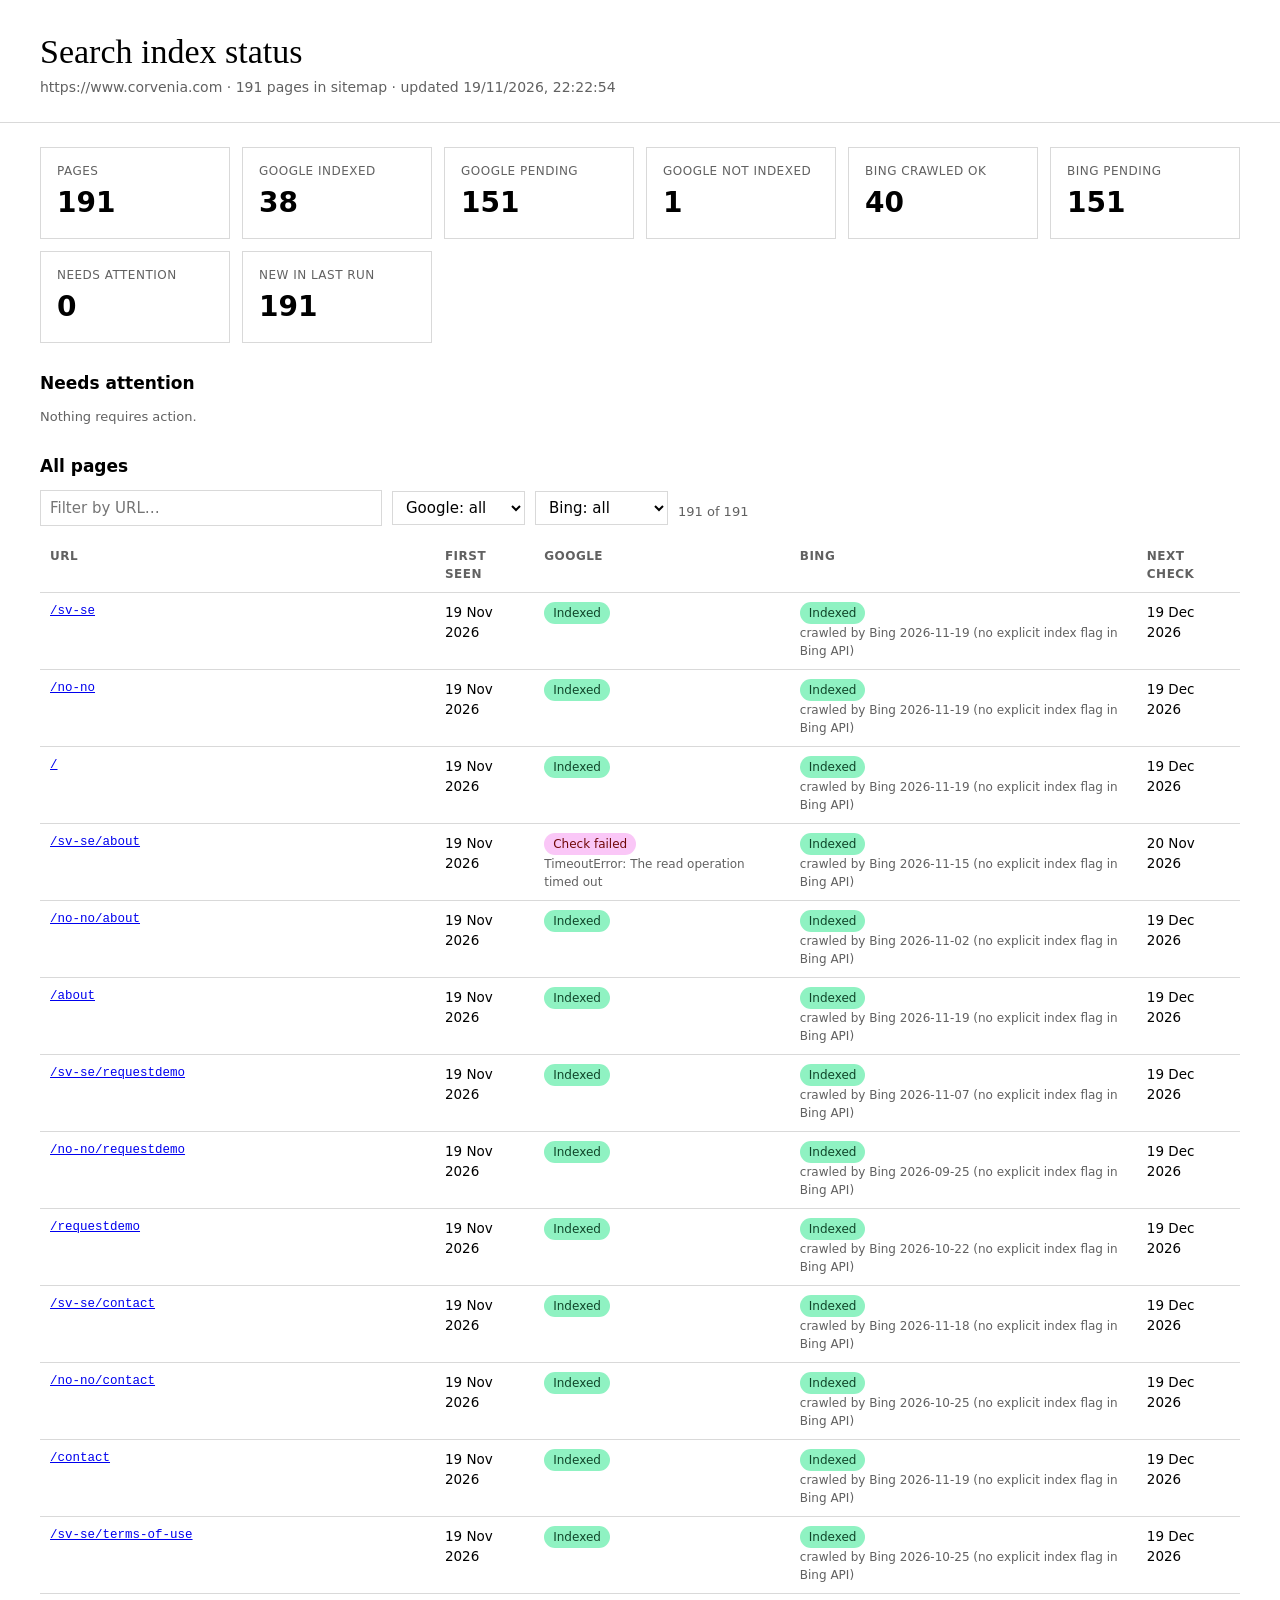
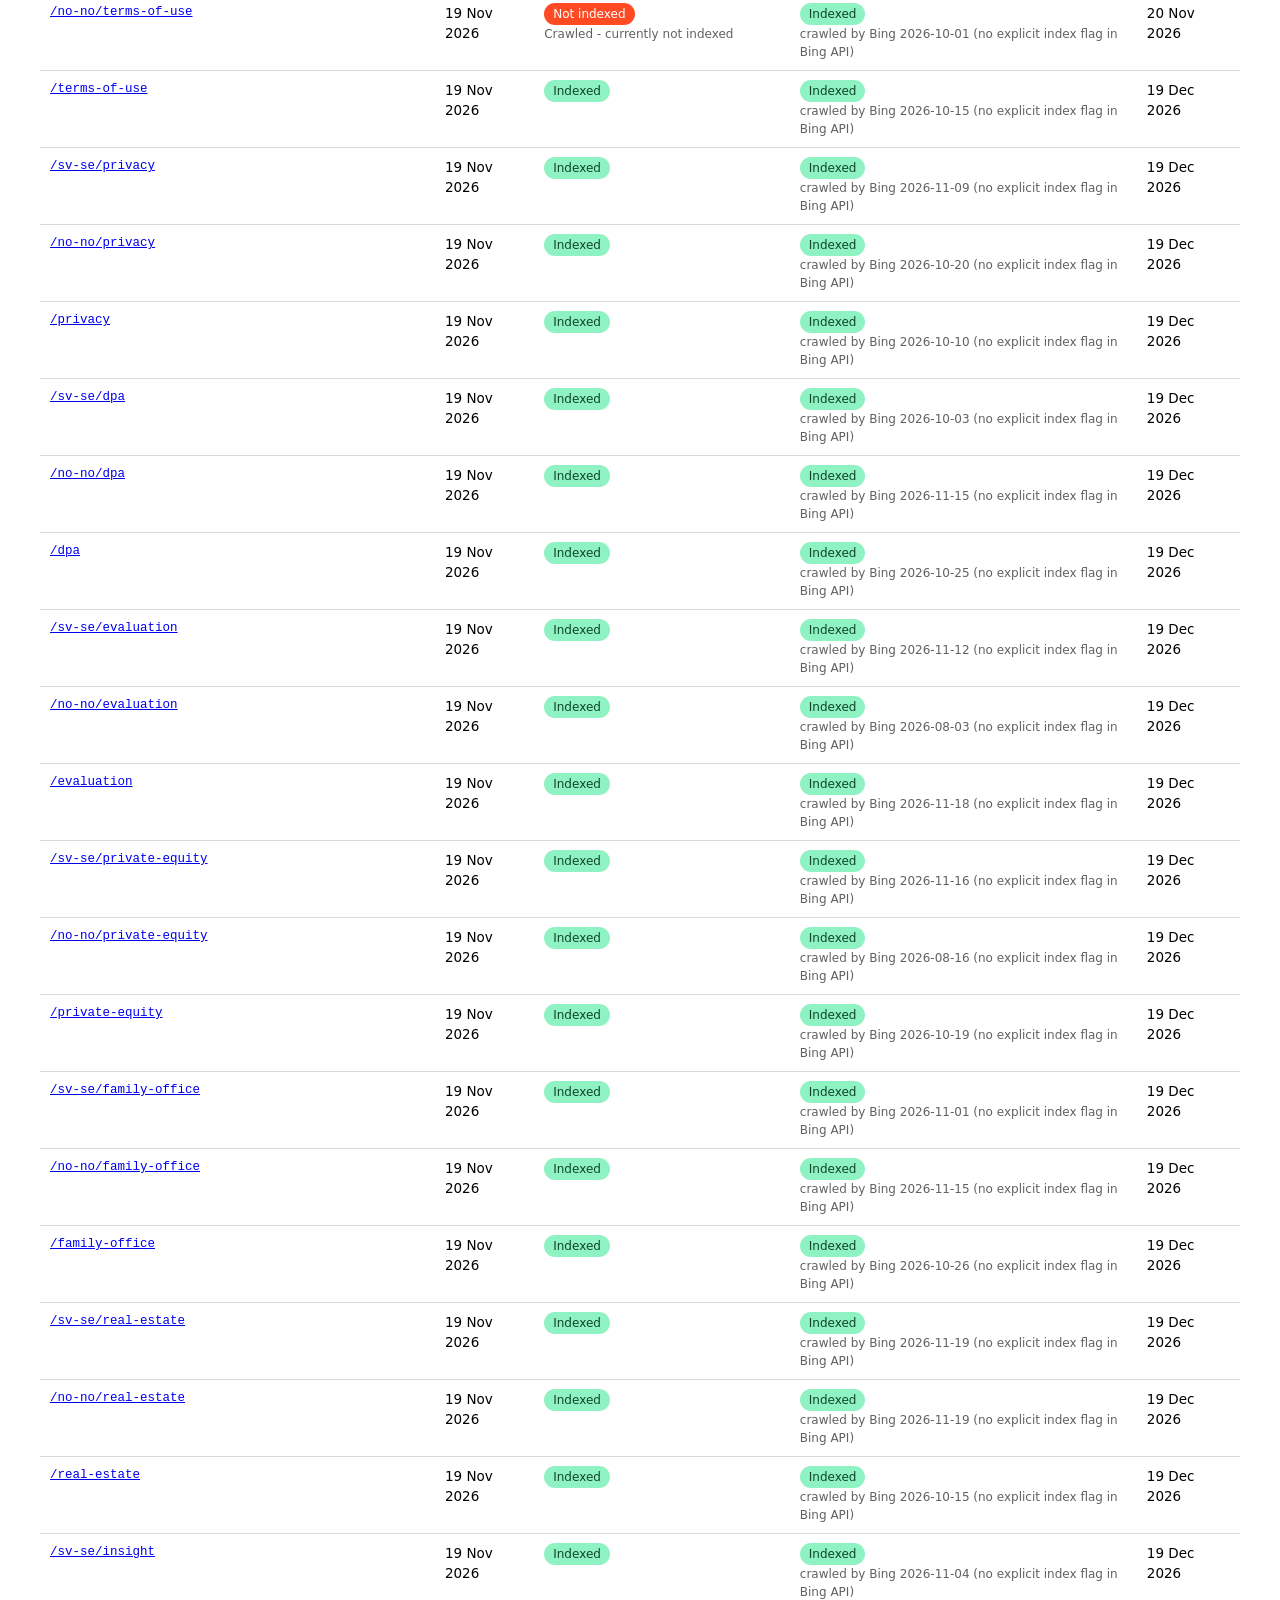
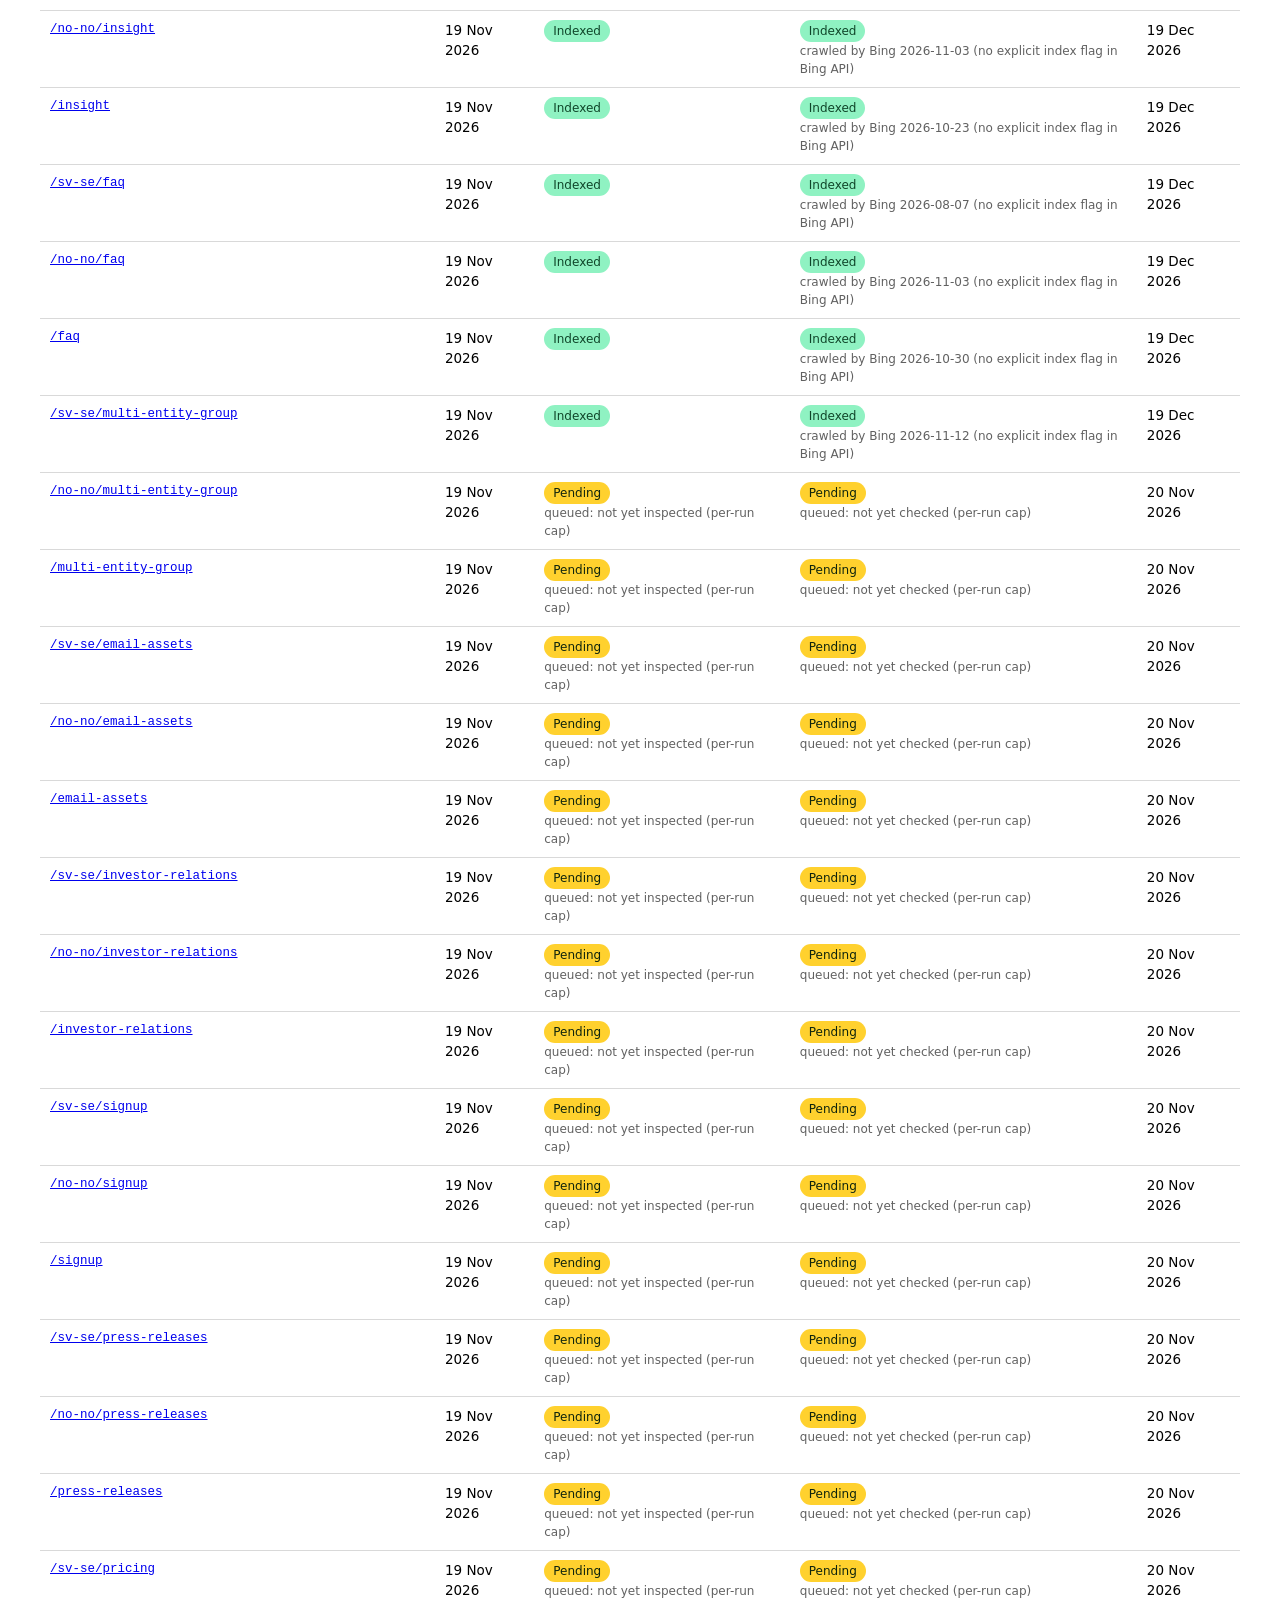
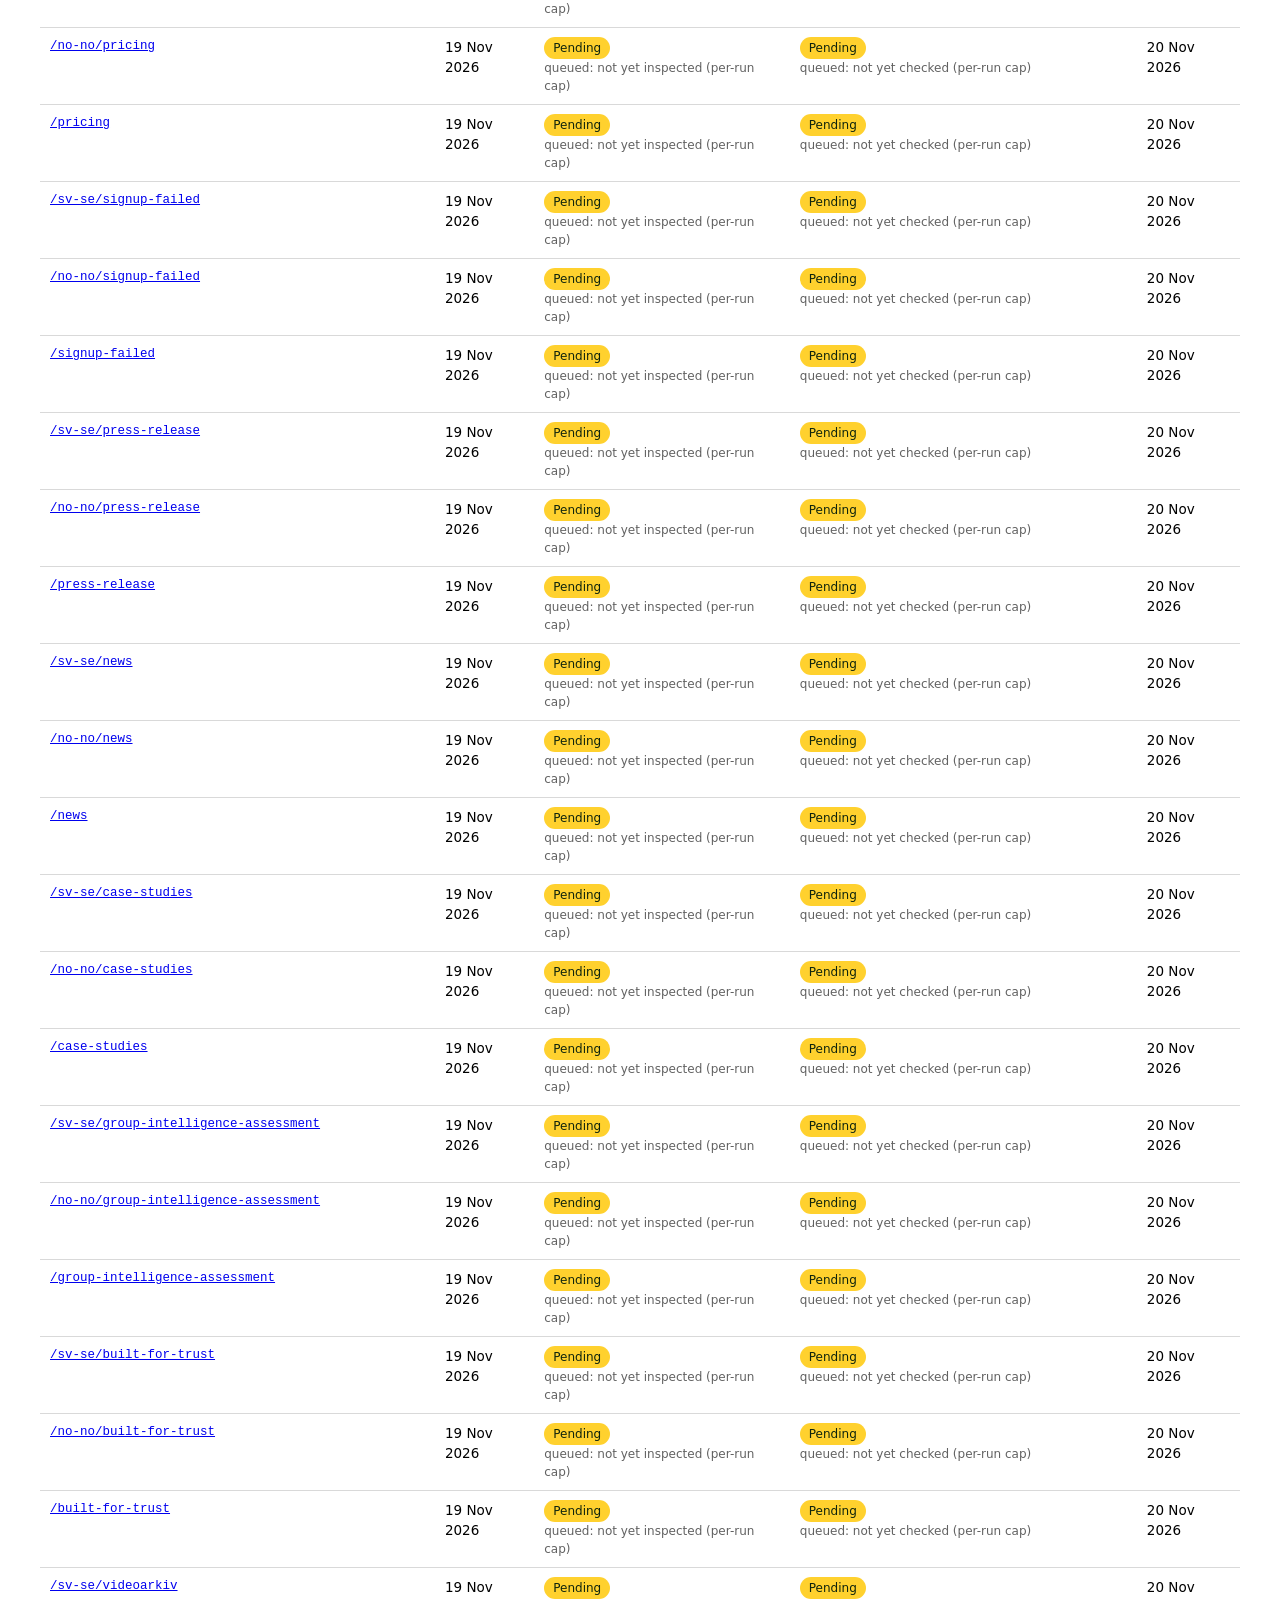
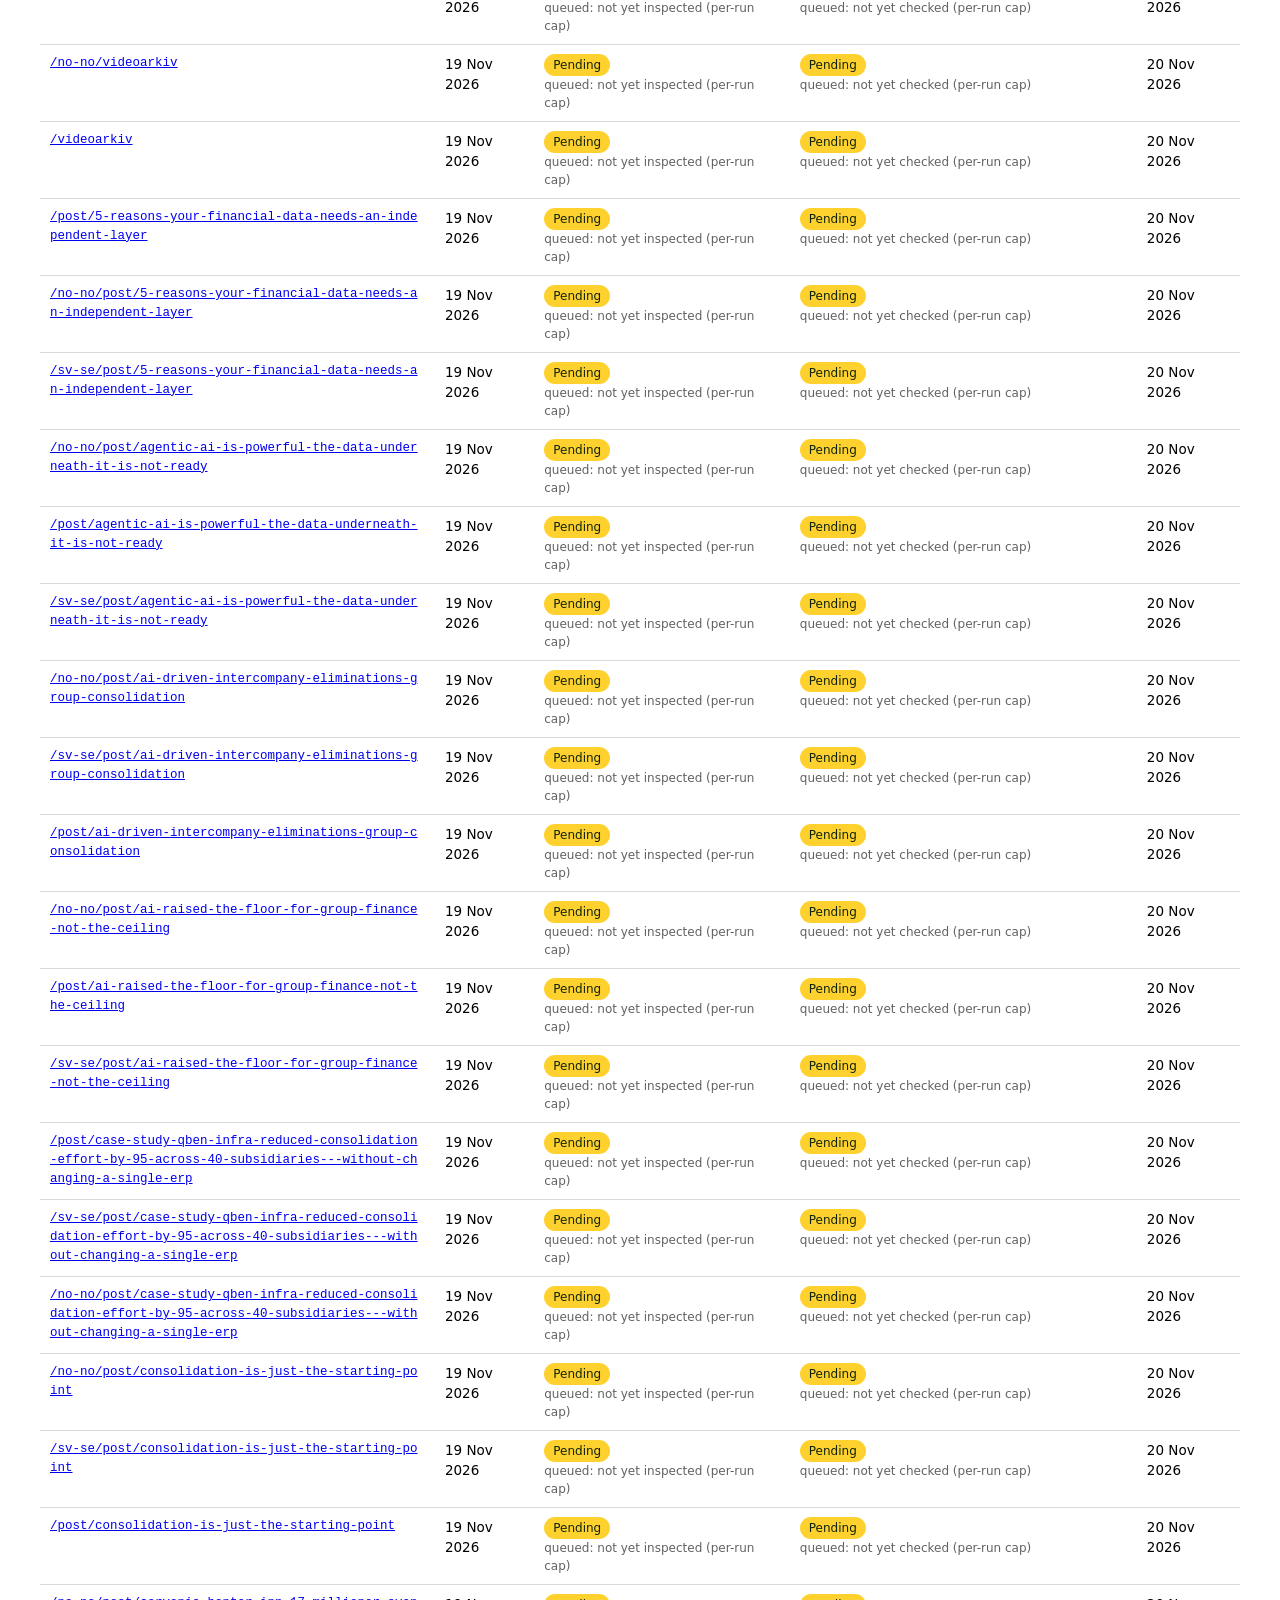
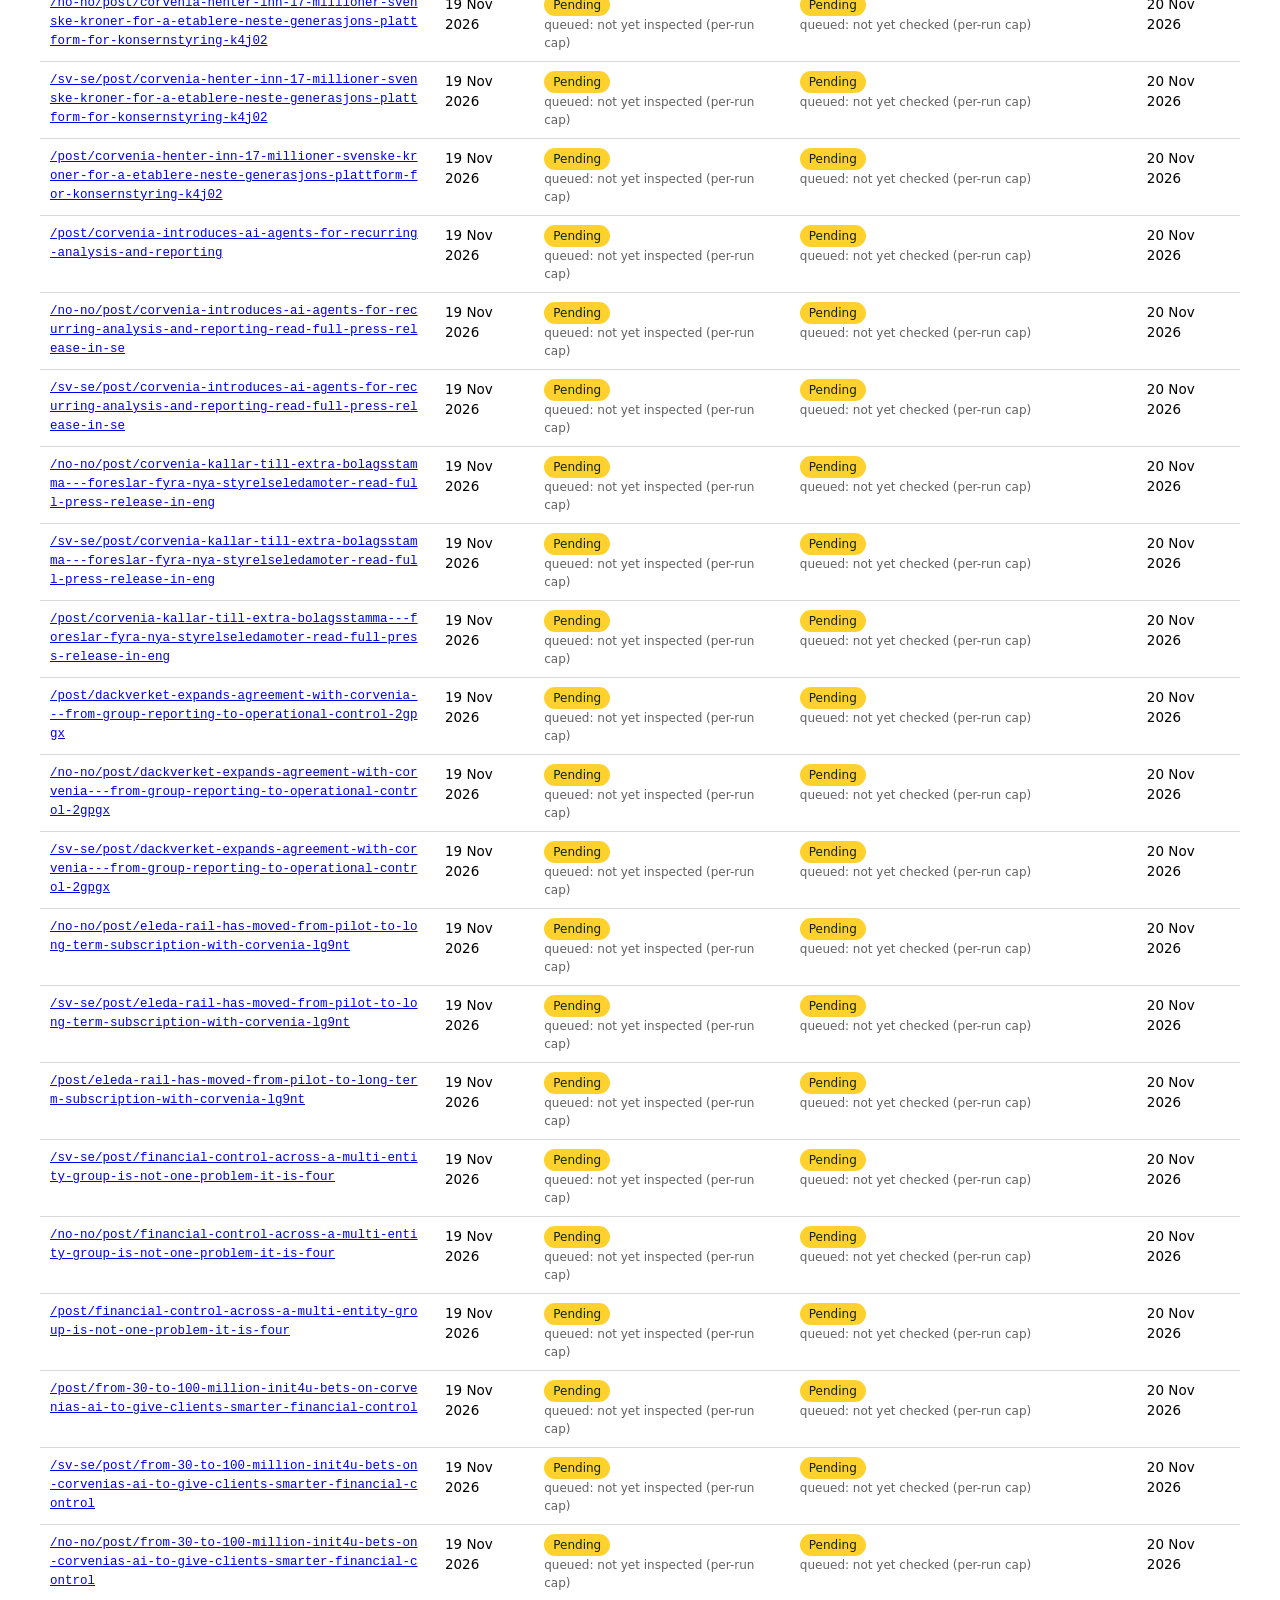
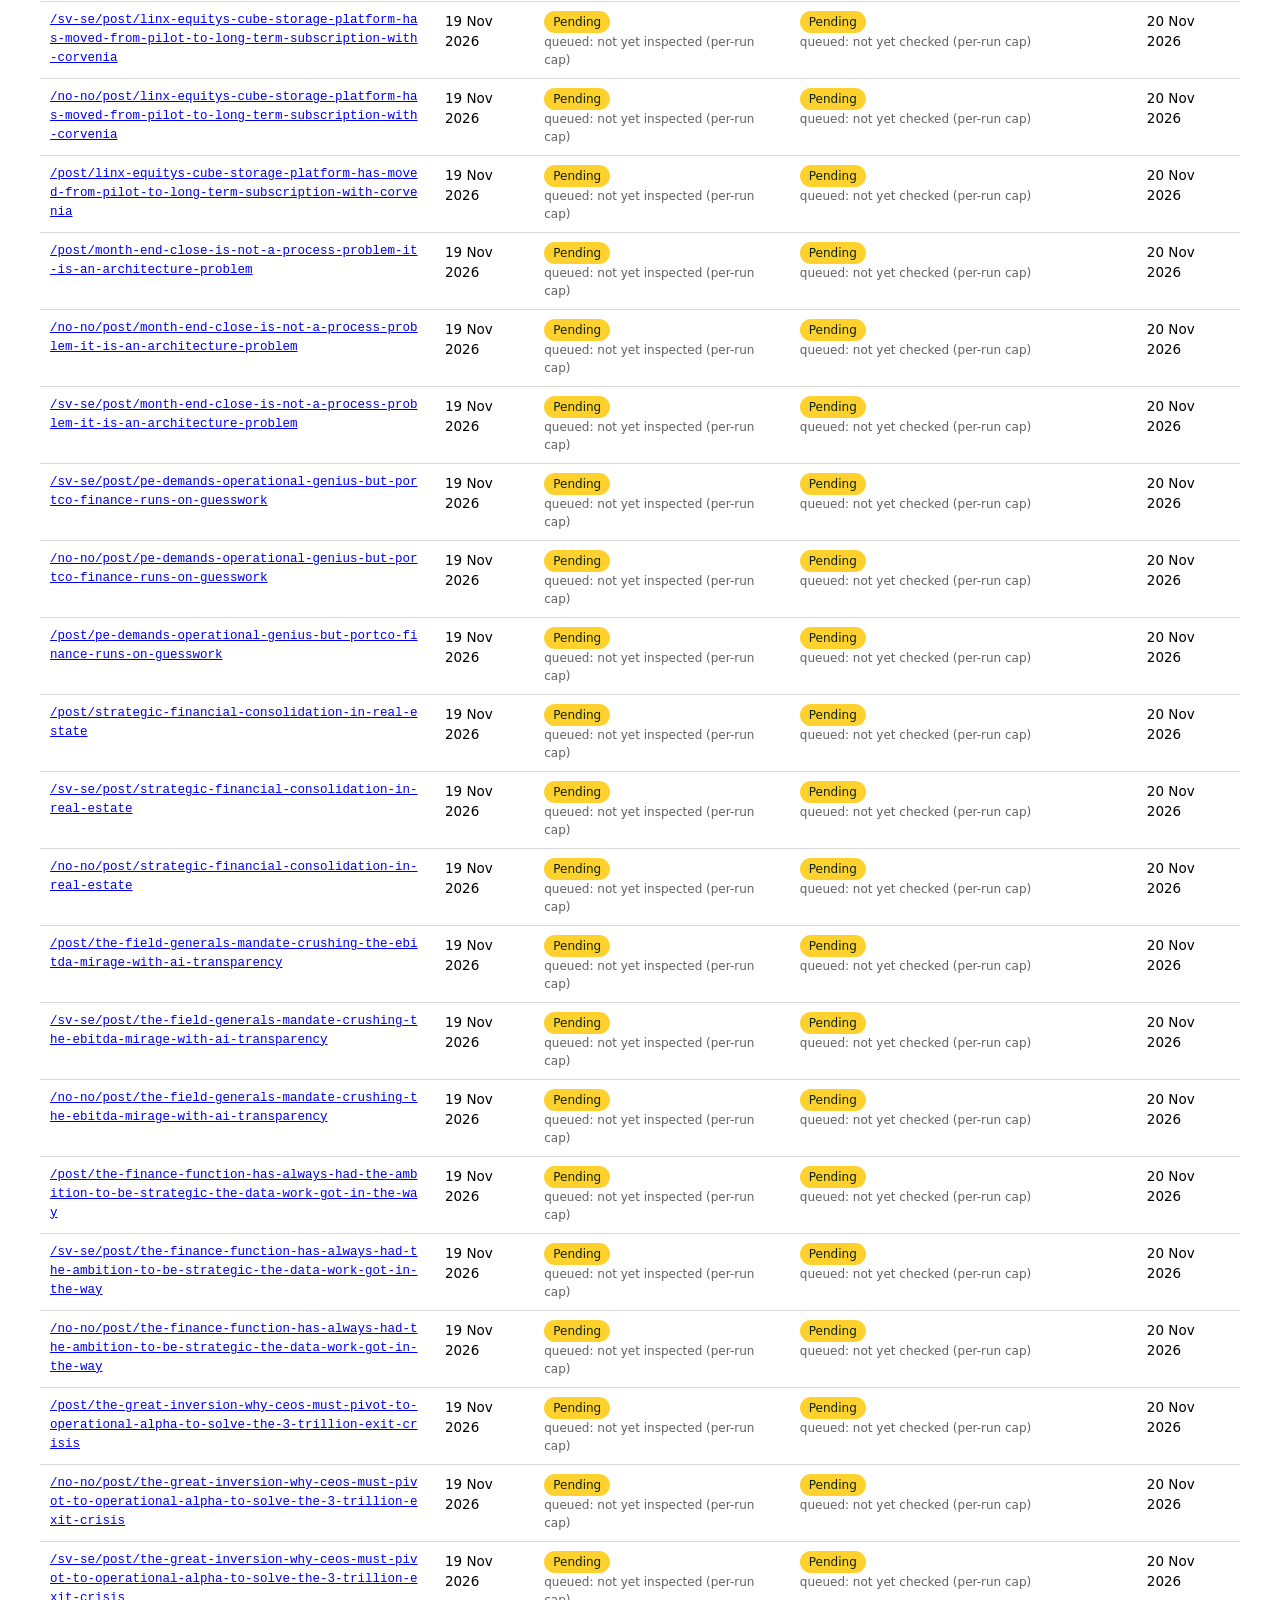
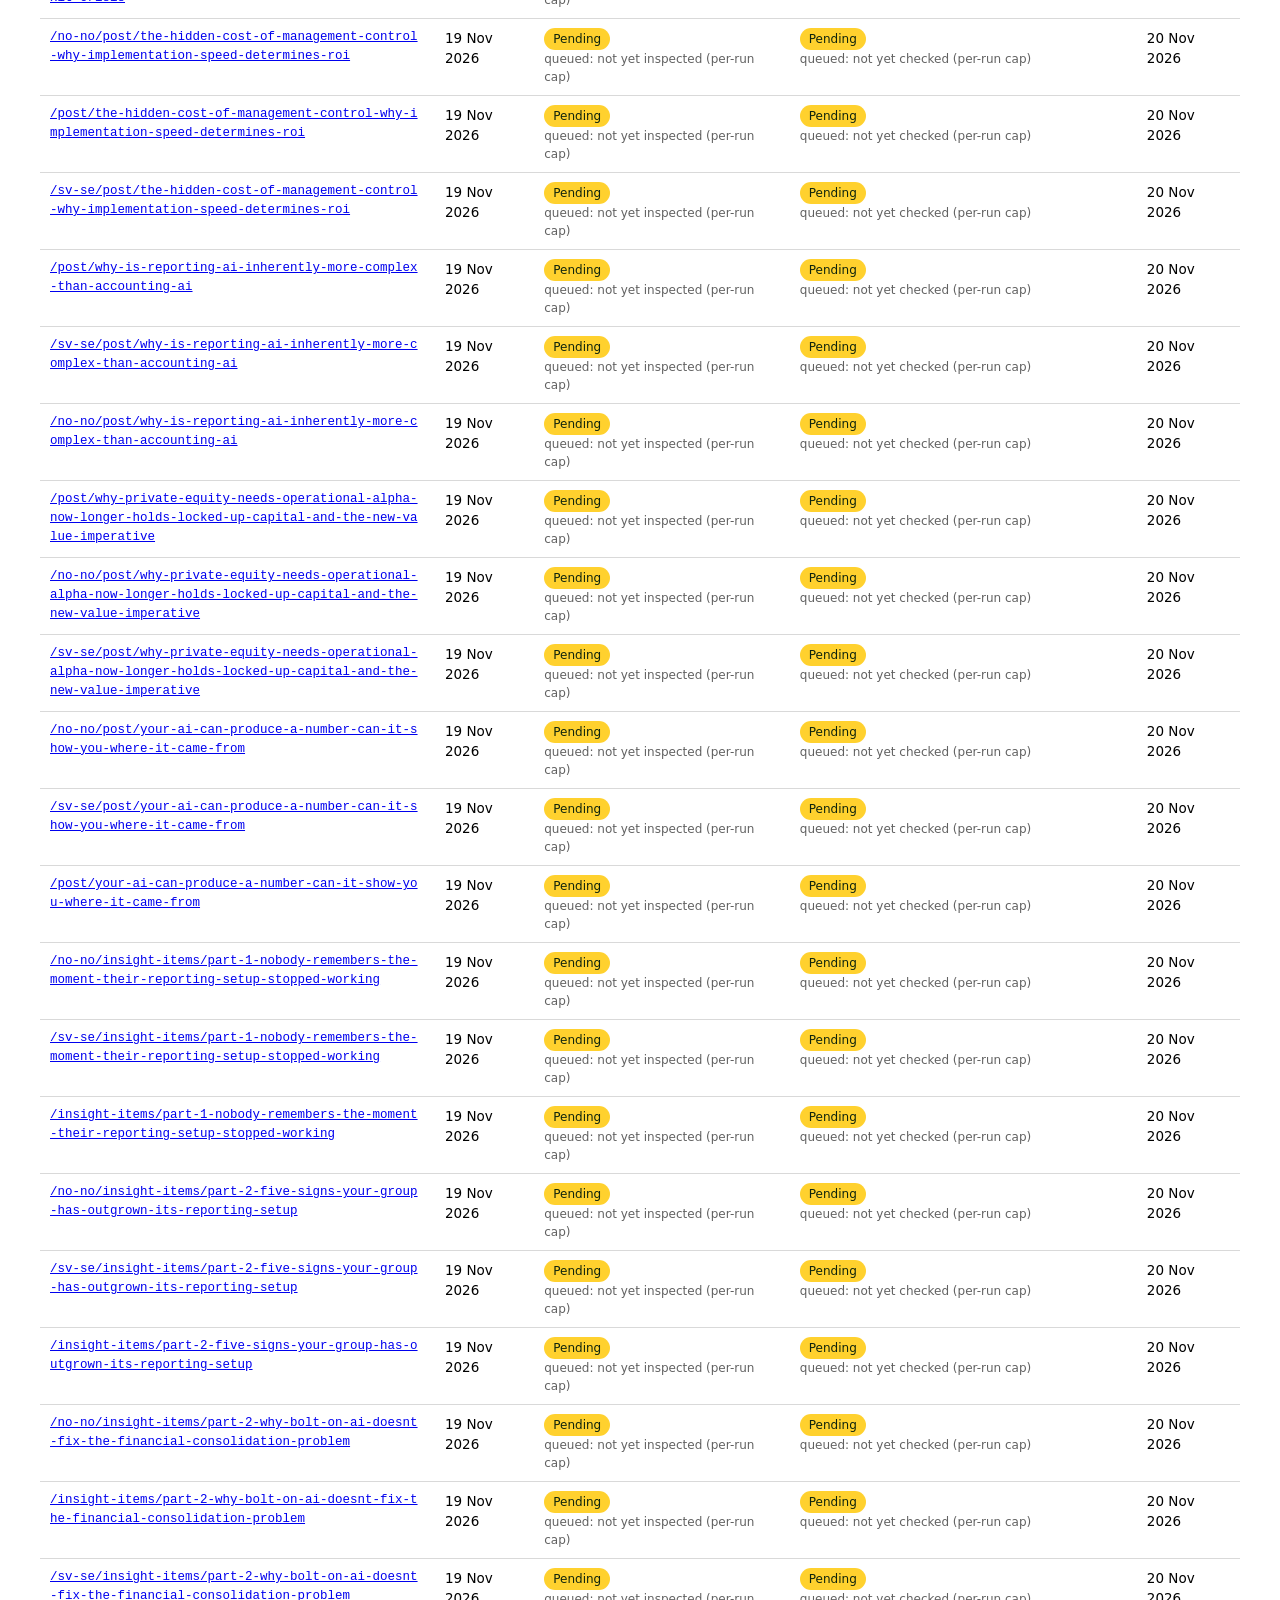
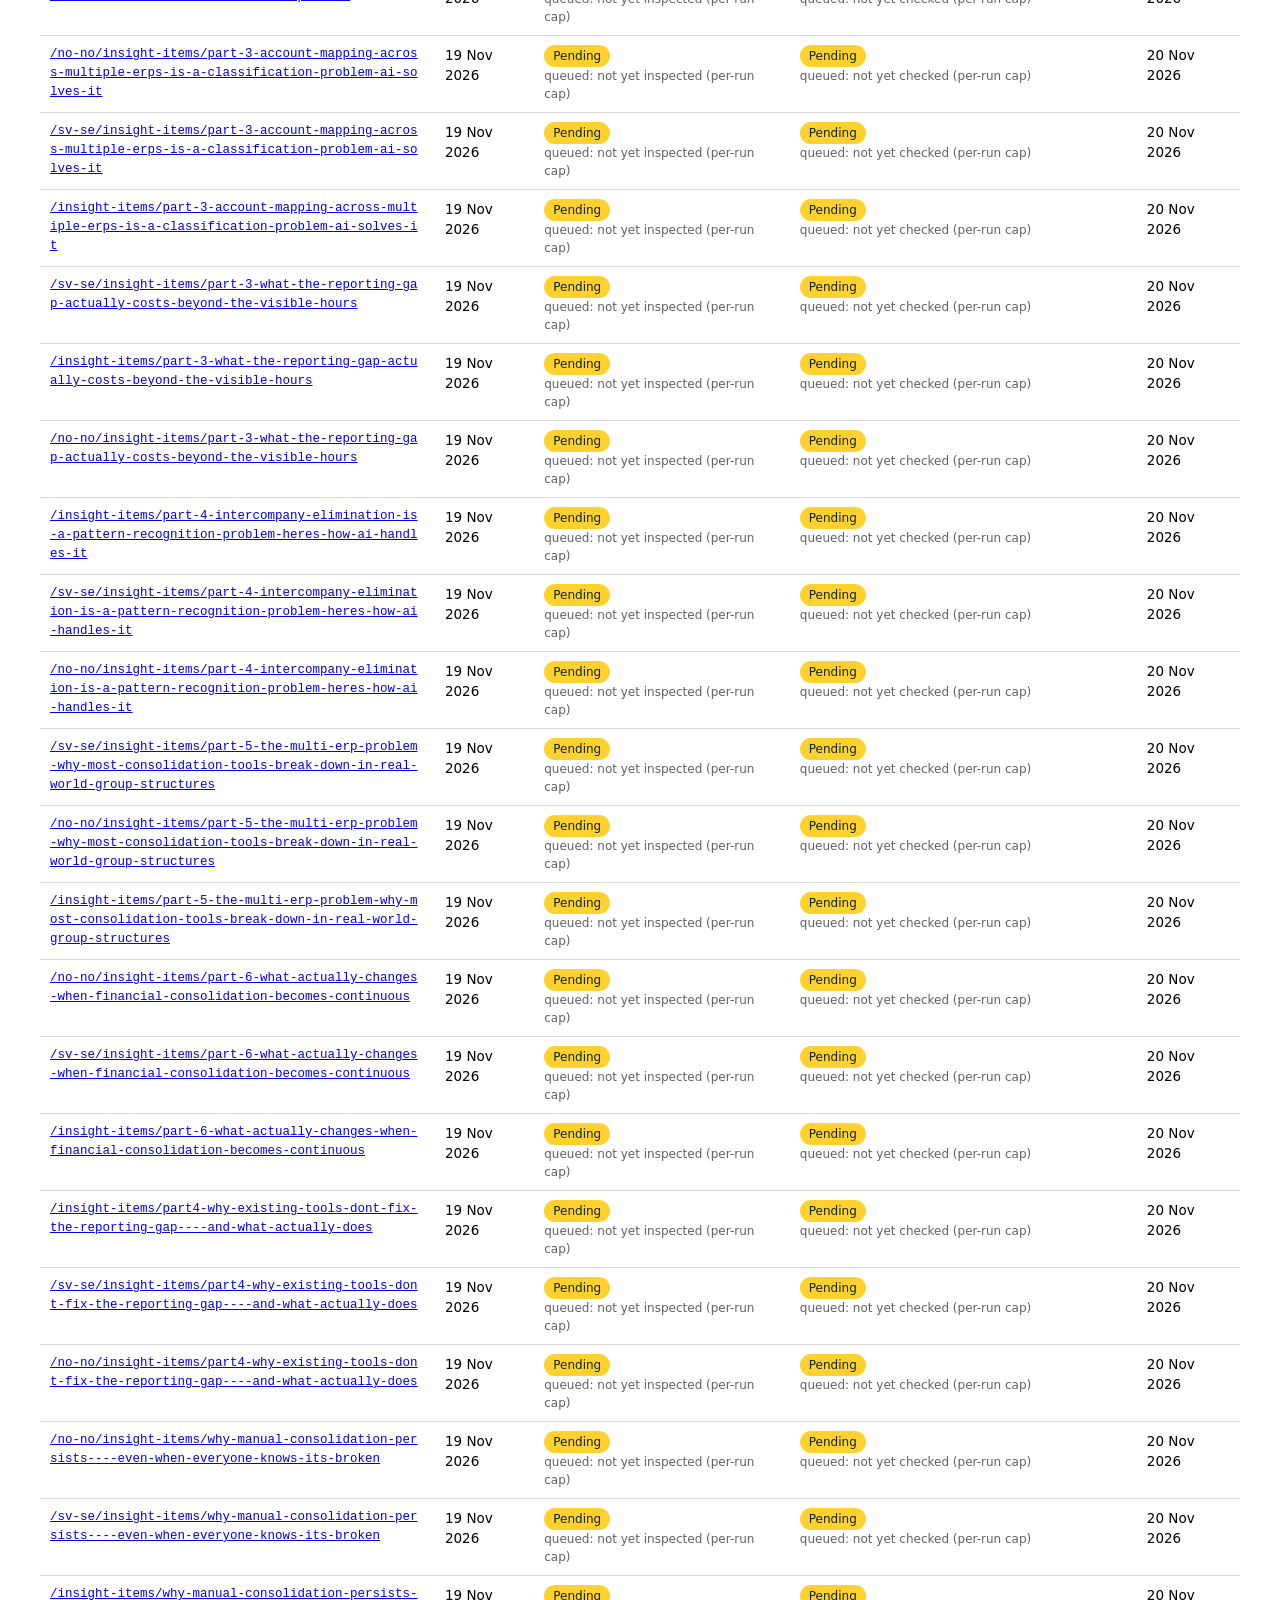
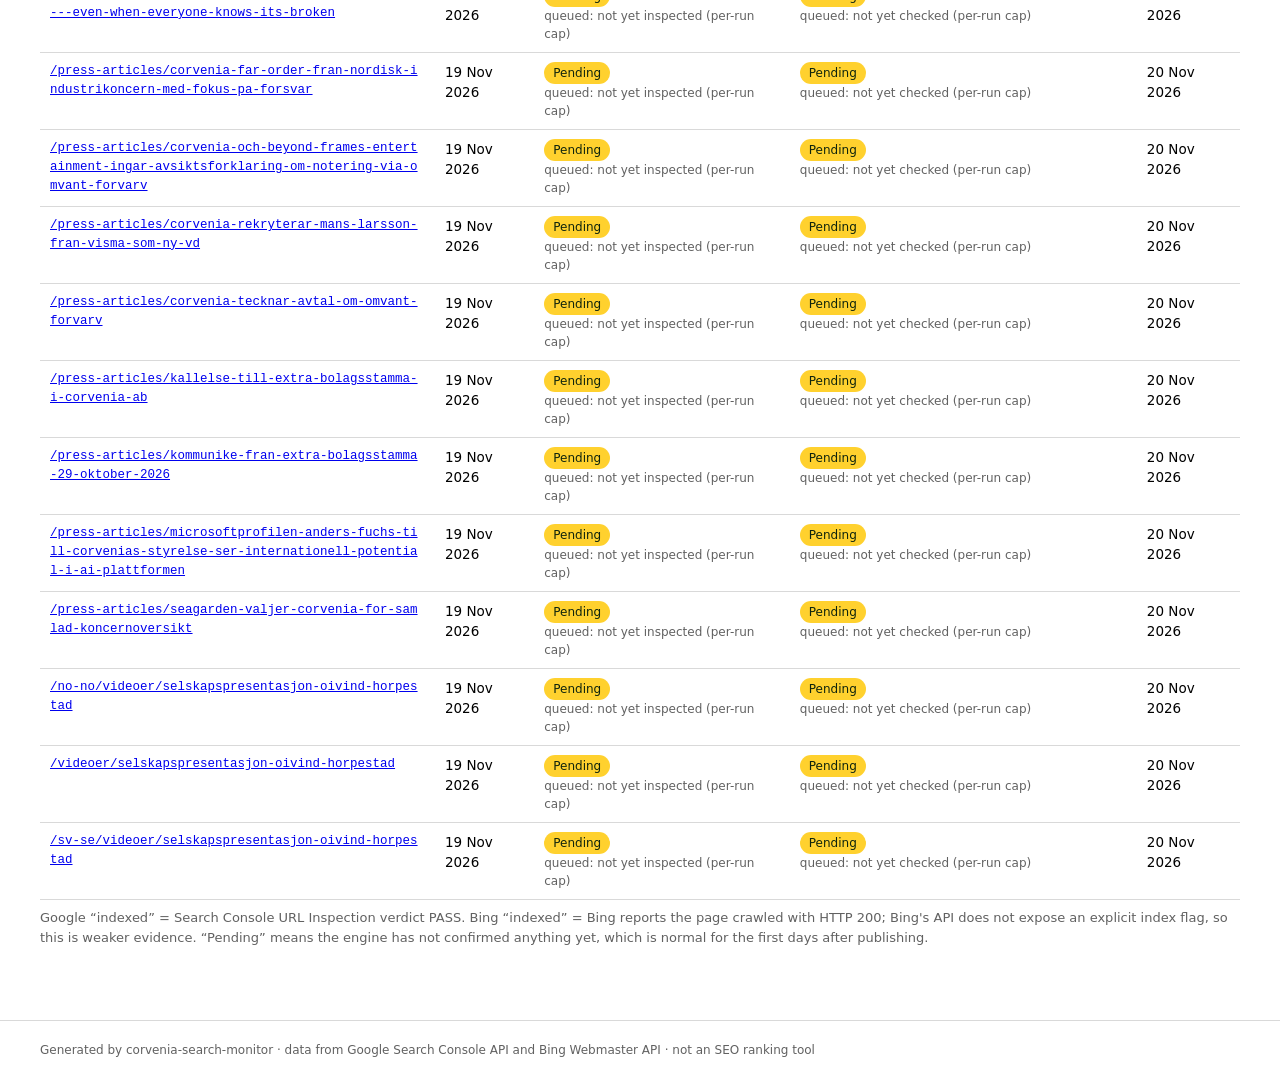
==== commit 228d79e3: "Index status 2026-11-19" ====
--- a/docs/index.html
+++ b/docs/index.html
@@ -71,7 +71,7 @@
 <footer>Generated by corvenia-search-monitor · data from Google Search Console API and Bing Webmaster API · not an SEO ranking tool</footer>
 
 <script>
-const STATUS = {"generated_at": "2026-11-19T17:26:44+00:00", "site": "https://www.corvenia.com", "total_urls": 191, "summary": {"google": {"unknown": 191}, "bing": {"indexed": 80, "check_failed": 111}}, "alerts": [], "last_run": {"started": "2026-11-19T17:18:50+00:00", "discovered": 191, "new": 191, "changed": 0, "removed": 0, "checked": 191, "google_calls": 0, "bing_calls": 80, "bing_submitted": 191, "errors": [], "finished": "2026-11-19T17:26:44+00:00"}, "integrations": {"google": false, "bing": true}, "urls": [{"url": "https://www.corvenia.com/sv-se", "first_seen": "2026-11-19T17:18:50+00:00", "last_change": "2026-11-19T17:18:50+00:00", "next_check": "2026-12-19T17:18:50+00:00", "precheck": {"ok": true, "problem": null}, "google": {"checked_at": "2026-11-19T17:18:50+00:00", "status": "unknown", "verdict": null, "coverage": null, "last_crawl": null, "robots": null, "indexing_state": null, "google_canonical": null, "detail": null}, "bing": {"status": "indexed", "submitted_at": "2026-11-19T17:18:50+00:00", "checked_at": "2026-11-19T17:18:50+00:00", "http_status": null, "last_crawled": "2026-11-19T11:41:30+00:00", "detail": "crawled by Bing 2026-11-19 (no explicit index flag in Bing API)"}}, {"url": "https://www.corvenia.com/no-no", "first_seen": "2026-11-19T17:18:50+00:00", "last_change": "2026-11-19T17:18:50+00:00", "next_check": "2026-12-19T17:18:50+00:00", "precheck": {"ok": true, "problem": null}, "google": {"checked_at": "2026-11-19T17:18:50+00:00", "status": "unknown", "verdict": null, "coverage": null, "last_crawl": null, "robots": null, "indexing_state": null, "google_canonical": null, "detail": null}, "bing": {"status": "indexed", "submitted_at": "2026-11-19T17:18:50+00:00", "checked_at": "2026-11-19T17:18:50+00:00", "http_status": null, "last_crawled": "2026-11-19T08:58:12+00:00", "detail": "crawled by Bing 2026-11-19 (no explicit index flag in Bing API)"}}, {"url": "https://www.corvenia.com", "first_seen": "2026-11-19T17:18:50+00:00", "last_change": "2026-11-19T17:18:50+00:00", "next_check": "2026-12-19T17:18:50+00:00", "precheck": {"ok": true, "problem": null}, "google": {"checked_at": "2026-11-19T17:18:50+00:00", "status": "unknown", "verdict": null, "coverage": null, "last_crawl": null, "robots": null, "indexing_state": null, "google_canonical": null, "detail": null}, "bing": {"status": "indexed", "submitted_at": "2026-11-19T17:18:50+00:00", "checked_at": "2026-11-19T17:18:50+00:00", "http_status": null, "last_crawled": "2026-11-19T14:16:26+00:00", "detail": "crawled by Bing 2026-11-19 (no explicit index flag in Bing API)"}}, {"url": "https://www.corvenia.com/sv-se/about", "first_seen": "2026-11-19T17:18:50+00:00", "last_change": "2026-11-19T17:18:50+00:00", "next_check": "2026-12-19T17:18:50+00:00", "precheck": {"ok": true, "problem": null}, "google": {"checked_at": "2026-11-19T17:18:50+00:00", "status": "unknown", "verdict": null, "coverage": null, "last_crawl": null, "robots": null, "indexing_state": null, "google_canonical": null, "detail": null}, "bing": {"status": "indexed", "submitted_at": "2026-11-19T17:18:50+00:00", "checked_at": "2026-11-19T17:18:50+00:00", "http_status": null, "last_crawled": "2026-11-15T14:07:39+00:00", "detail": "crawled by Bing 2026-11-15 (no explicit index flag in Bing API)"}}, {"url": "https://www.corvenia.com/no-no/about", "first_seen": "2026-11-19T17:18:50+00:00", "last_change": "2026-11-19T17:18:50+00:00", "next_check": "2026-12-19T17:18:50+00:00", "precheck": {"ok": true, "problem": null}, "google": {"checked_at": "2026-11-19T17:18:50+00:00", "status": "unknown", "verdict": null, "coverage": null, "last_crawl": null, "robots": null, "indexing_state": null, "google_canonical": null, "detail": null}, "bing": {"status": "indexed", "submitted_at": "2026-11-19T17:18:50+00:00", "checked_at": "2026-11-19T17:18:50+00:00", "http_status": null, "last_crawled": "2026-11-02T12:14:45+00:00", "detail": "crawled by Bing 2026-11-02 (no explicit index flag in Bing API)"}}, {"url": "https://www.corvenia.com/about", "first_seen": "2026-11-19T17:18:50+00:00", "last_change": "2026-11-19T17:18:50+00:00", "next_check": "2026-12-19T17:18:50+00:00", "precheck": {"ok": true, "problem": null}, "google": {"checked_at": "2026-11-19T17:18:50+00:00", "status": "unknown", "verdict": null, "coverage": null, "last_crawl": null, "robots": null, "indexing_state": null, "google_canonical": null, "detail": null}, "bing": {"status": "indexed", "submitted_at": "2026-11-19T17:18:50+00:00", "checked_at": "2026-11-19T17:18:50+00:00", "http_status": null, "last_crawled": "2026-11-19T10:58:46+00:00", "detail": "crawled by Bing 2026-11-19 (no explicit index flag in Bing API)"}}, {"url": "https://www.corvenia.com/sv-se/requestdemo", "first_seen": "2026-11-19T17:18:50+00:00", "last_change": "2026-11-19T17:18:50+00:00", "next_check": "2026-12-19T17:18:50+00:00", "precheck": {"ok": true, "problem": null}, "google": {"checked_at": "2026-11-19T17:18:50+00:00", "status": "unknown", "verdict": null, "coverage": null, "last_crawl": null, "robots": null, "indexing_state": null, "google_canonical": null, "detail": null}, "bing": {"status": "indexed", "submitted_at": "2026-11-19T17:18:50+00:00", "checked_at": "2026-11-19T17:18:50+00:00", "http_status": null, "last_crawled": "2026-11-07T15:33:57+00:00", "detail": "crawled by Bing 2026-11-07 (no explicit index flag in Bing API)"}}, {"url": "https://www.corvenia.com/no-no/requestdemo", "first_seen": "2026-11-19T17:18:50+00:00", "last_change": "2026-11-19T17:18:50+00:00", "next_check": "2026-12-19T17:18:50+00:00", "precheck": {"ok": true, "problem": null}, "google": {"checked_at": "2026-11-19T17:18:50+00:00", "status": "unknown", "verdict": null, "coverage": null, "last_crawl": null, "robots": null, "indexing_state": null, "google_canonical": null, "detail": null}, "bing": {"status": "indexed", "submitted_at": "2026-11-19T17:18:50+00:00", "checked_at": "2026-11-19T17:18:50+00:00", "http_status": null, "last_crawled": "2026-09-25T06:14:53+00:00", "detail": "crawled by Bing 2026-09-25 (no explicit index flag in Bing API)"}}, {"url": "https://www.corvenia.com/requestdemo", "first_seen": "2026-11-19T17:18:50+00:00", "last_change": "2026-11-19T17:18:50+00:00", "next_check": "2026-12-19T17:18:50+00:00", "precheck": {"ok": true, "problem": null}, "google": {"checked_at": "2026-11-19T17:18:50+00:00", "status": "unknown", "verdict": null, "coverage": null, "last_crawl": null, "robots": null, "indexing_state": null, "google_canonical": null, "detail": null}, "bing": {"status": "indexed", "submitted_at": "2026-11-19T17:18:50+00:00", "checked_at": "2026-11-19T17:18:50+00:00", "http_status": null, "last_crawled": "2026-10-22T15:05:02+00:00", "detail": "crawled by Bing 2026-10-22 (no explicit index flag in Bing API)"}}, {"url": "https://www.corvenia.com/sv-se/contact", "first_seen": "2026-11-19T17:18:50+00:00", "last_change": "2026-11-19T17:18:50+00:00", "next_check": "2026-12-19T17:18:50+00:00", "precheck": {"ok": true, "problem": null}, "google": {"checked_at": "2026-11-19T17:18:50+00:00", "status": "unknown", "verdict": null, "coverage": null, "last_crawl": null, "robots": null, "indexing_state": null, "google_canonical": null, "detail": null}, "bing": {"status": "indexed", "submitted_at": "2026-11-19T17:18:50+00:00", "checked_at": "2026-11-19T17:18:50+00:00", "http_status": null, "last_crawled": "2026-11-18T17:53:41+00:00", "detail": "crawled by Bing 2026-11-18 (no explicit index flag in Bing API)"}}, {"url": "https://www.corvenia.com/no-no/contact", "first_seen": "2026-11-19T17:18:50+00:00", "last_change": "2026-11-19T17:18:50+00:00", "next_check": "2026-12-19T17:18:50+00:00", "precheck": {"ok": true, "problem": null}, "google": {"checked_at": "2026-11-19T17:18:50+00:00", "status": "unknown", "verdict": null, "coverage": null, "last_crawl": null, "robots": null, "indexing_state": null, "google_canonical": null, "detail": null}, "bing": {"status": "indexed", "submitted_at": "2026-11-19T17:18:50+00:00", "checked_at": "2026-11-19T17:18:50+00:00", "http_status": null, "last_crawled": "2026-10-25T23:01:42+00:00", "detail": "crawled by Bing 2026-10-25 (no explicit index flag in Bing API)"}}, {"url": "https://www.corvenia.com/contact", "first_seen": "2026-11-19T17:18:50+00:00", "last_change": "2026-11-19T17:18:50+00:00", "next_check": "2026-12-19T17:18:50+00:00", "precheck": {"ok": true, "problem": null}, "google": {"checked_at": "2026-11-19T17:18:50+00:00", "status": "unknown", "verdict": null, "coverage": null, "last_crawl": null, "robots": null, "indexing_state": null, "google_canonical": null, "detail": null}, "bing": {"status": "indexed", "submitted_at": "2026-11-19T17:18:50+00:00", "checked_at": "2026-11-19T17:18:50+00:00", "http_status": null, "last_crawled": "2026-11-19T03:35:33+00:00", "detail": "crawled by Bing 2026-11-19 (no explicit index flag in Bing API)"}}, {"url": "https://www.corvenia.com/sv-se/terms-of-use", "first_seen": "2026-11-19T17:18:50+00:00", "last_change": "2026-11-19T17:18:50+00:00", "next_check": "2026-12-19T17:18:50+00:00", "precheck": {"ok": true, "problem": null}, "google": {"checked_at": "2026-11-19T17:18:50+00:00", "status": "unknown", "verdict": null, "coverage": null, "last_crawl": null, "robots": null, "indexing_state": null, "google_canonical": null, "detail": null}, "bing": {"status": "indexed", "submitted_at": "2026-11-19T17:18:50+00:00", "checked_at": "2026-11-19T17:18:50+00:00", "http_status": null, "last_crawled": "2026-10-25T17:31:14+00:00", "detail": "crawled by Bing 2026-10-25 (no explicit index flag in Bing API)"}}, {"url": "https://www.corvenia.com/no-no/terms-of-use", "first_seen": "2026-11-19T17:18:50+00:00", "last_change": "2026-11-19T17:18:50+00:00", "next_check": "2026-12-19T17:18:50+00:00", "precheck": {"ok": true, "problem": null}, "google": {"checked_at": "2026-11-19T17:18:50+00:00", "status": "unknown", "verdict": null, "coverage": null, "last_crawl": null, "robots": null, "indexing_state": null, "google_canonical": null, "detail": null}, "bing": {"status": "indexed", "submitted_at": "2026-11-19T17:18:50+00:00", "checked_at": "2026-11-19T17:18:50+00:00", "http_status": null, "last_crawled": "2026-10-01T14:36:31+00:00", "detail": "crawled by Bing 2026-10-01 (no explicit index flag in Bing API)"}}, {"url": "https://www.corvenia.com/terms-of-use", "first_seen": "2026-11-19T17:18:50+00:00", "last_change": "2026-11-19T17:18:50+00:00", "next_check": "2026-12-19T17:18:50+00:00", "precheck": {"ok": true, "problem": null}, "google": {"checked_at": "2026-11-19T17:18:50+00:00", "status": "unknown", "verdict": null, "coverage": null, "last_crawl": null, "robots": null, "indexing_state": null, "google_canonical": null, "detail": null}, "bing": {"status": "indexed", "submitted_at": "2026-11-19T17:18:50+00:00", "checked_at": "2026-11-19T17:18:50+00:00", "http_status": null, "last_crawled": "2026-10-15T13:48:48+00:00", "detail": "crawled by Bing 2026-10-15 (no explicit index flag in Bing API)"}}, {"url": "https://www.corvenia.com/sv-se/privacy", "first_seen": "2026-11-19T17:18:50+00:00", "last_change": "2026-11-19T17:18:50+00:00", "next_check": "2026-12-19T17:18:50+00:00", "precheck": {"ok": true, "problem": null}, "google": {"checked_at": "2026-11-19T17:18:50+00:00", "status": "unknown", "verdict": null, "coverage": null, "last_crawl": null, "robots": null, "indexing_state": null, "google_canonical": null, "detail": null}, "bing": {"status": "indexed", "submitted_at": "2026-11-19T17:18:50+00:00", "checked_at": "2026-11-19T17:18:50+00:00", "http_status": null, "last_crawled": "2026-11-09T03:21:58+00:00", "detail": "crawled by Bing 2026-11-09 (no explicit index flag in Bing API)"}}, {"url": "https://www.corvenia.com/no-no/privacy", "first_seen": "2026-11-19T17:18:50+00:00", "last_change": "2026-11-19T17:18:50+00:00", "next_check": "2026-12-19T17:18:50+00:00", "precheck": {"ok": true, "problem": null}, "google": {"checked_at": "2026-11-19T17:18:50+00:00", "status": "unknown", "verdict": null, "coverage": null, "last_crawl": null, "robots": null, "indexing_state": null, "google_canonical": null, "detail": null}, "bing": {"status": "indexed", "submitted_at": "2026-11-19T17:18:50+00:00", "checked_at": "2026-11-19T17:18:50+00:00", "http_status": null, "last_crawled": "2026-10-20T10:07:44+00:00", "detail": "crawled by Bing 2026-10-20 (no explicit index flag in Bing API)"}}, {"url": "https://www.corvenia.com/privacy", "first_seen": "2026-11-19T17:18:50+00:00", "last_change": "2026-11-19T17:18:50+00:00", "next_check": "2026-12-19T17:18:50+00:00", "precheck": {"ok": true, "problem": null}, "google": {"checked_at": "2026-11-19T17:18:50+00:00", "status": "unknown", "verdict": null, "coverage": null, "last_crawl": null, "robots": null, "indexing_state": null, "google_canonical": null, "detail": null}, "bing": {"status": "indexed", "submitted_at": "2026-11-19T17:18:50+00:00", "checked_at": "2026-11-19T17:18:50+00:00", "http_status": null, "last_crawled": "2026-10-10T05:08:28+00:00", "detail": "crawled by Bing 2026-10-10 (no explicit index flag in Bing API)"}}, {"url": "https://www.corvenia.com/sv-se/dpa", "first_seen": "2026-11-19T17:18:50+00:00", "last_change": "2026-11-19T17:18:50+00:00", "next_check": "2026-12-19T17:18:50+00:00", "precheck": {"ok": true, "problem": null}, "google": {"checked_at": "2026-11-19T17:18:50+00:00", "status": "unknown", "verdict": null, "coverage": null, "last_crawl": null, "robots": null, "indexing_state": null, "google_canonical": null, "detail": null}, "bing": {"status": "indexed", "submitted_at": "2026-11-19T17:18:50+00:00", "checked_at": "2026-11-19T17:18:50+00:00", "http_status": null, "last_crawled": "2026-10-03T13:09:27+00:00", "detail": "crawled by Bing 2026-10-03 (no explicit index flag in Bing API)"}}, {"url": "https://www.corvenia.com/no-no/dpa", "first_seen": "2026-11-19T17:18:50+00:00", "last_change": "2026-11-19T17:18:50+00:00", "next_check": "2026-12-19T17:18:50+00:00", "precheck": {"ok": true, "problem": null}, "google": {"checked_at": "2026-11-19T17:18:50+00:00", "status": "unknown", "verdict": null, "coverage": null, "last_crawl": null, "robots": null, "indexing_state": null, "google_canonical": null, "detail": null}, "bing": {"status": "indexed", "submitted_at": "2026-11-19T17:18:50+00:00", "checked_at": "2026-11-19T17:18:50+00:00", "http_status": null, "last_crawled": "2026-11-15T22:03:28+00:00", "detail": "crawled by Bing 2026-11-15 (no explicit index flag in Bing API)"}}, {"url": "https://www.corvenia.com/dpa", "first_seen": "2026-11-19T17:18:50+00:00", "last_change": "2026-11-19T17:18:50+00:00", "next_check": "2026-12-19T17:18:50+00:00", "precheck": {"ok": true, "problem": null}, "google": {"checked_at": "2026-11-19T17:18:50+00:00", "status": "unknown", "verdict": null, "coverage": null, "last_crawl": null, "robots": null, "indexing_state": null, "google_canonical": null, "detail": null}, "bing": {"status": "indexed", "submitted_at": "2026-11-19T17:18:50+00:00", "checked_at": "2026-11-19T17:18:50+00:00", "http_status": null, "last_crawled": "2026-10-25T19:55:46+00:00", "detail": "crawled by Bing 2026-10-25 (no explicit index flag in Bing API)"}}, {"url": "https://www.corvenia.com/sv-se/evaluation", "first_seen": "2026-11-19T17:18:50+00:00", "last_change": "2026-11-19T17:18:50+00:00", "next_check": "2026-12-19T17:18:50+00:00", "precheck": {"ok": true, "problem": null}, "google": {"checked_at": "2026-11-19T17:18:50+00:00", "status": "unknown", "verdict": null, "coverage": null, "last_crawl": null, "robots": null, "indexing_state": null, "google_canonical": null, "detail": null}, "bing": {"status": "indexed", "submitted_at": "2026-11-19T17:18:50+00:00", "checked_at": "2026-11-19T17:18:50+00:00", "http_status": null, "last_crawled": "2026-11-12T18:53:40+00:00", "detail": "crawled by Bing 2026-11-12 (no explicit index flag in Bing API)"}}, {"url": "https://www.corvenia.com/no-no/evaluation", "first_seen": "2026-11-19T17:18:50+00:00", "last_change": "2026-11-19T17:18:50+00:00", "next_check": "2026-12-19T17:18:50+00:00", "precheck": {"ok": true, "problem": null}, "google": {"checked_at": "2026-11-19T17:18:50+00:00", "status": "unknown", "verdict": null, "coverage": null, "last_crawl": null, "robots": null, "indexing_state": null, "google_canonical": null, "detail": null}, "bing": {"status": "indexed", "submitted_at": "2026-11-19T17:18:50+00:00", "checked_at": "2026-11-19T17:18:50+00:00", "http_status": null, "last_crawled": "2026-08-03T16:24:21+00:00", "detail": "crawled by Bing 2026-08-03 (no explicit index flag in Bing API)"}}, {"url": "https://www.corvenia.com/evaluation", "first_seen": "2026-11-19T17:18:50+00:00", "last_change": "2026-11-19T17:18:50+00:00", "next_check": "2026-12-19T17:18:50+00:00", "precheck": {"ok": true, "problem": null}, "google": {"checked_at": "2026-11-19T17:18:50+00:00", "status": "unknown", "verdict": null, "coverage": null, "last_crawl": null, "robots": null, "indexing_state": null, "google_canonical": null, "detail": null}, "bing": {"status": "indexed", "submitted_at": "2026-11-19T17:18:50+00:00", "checked_at": "2026-11-19T17:18:50+00:00", "http_status": null, "last_crawled": "2026-11-18T01:34:27+00:00", "detail": "crawled by Bing 2026-11-18 (no explicit index flag in Bing API)"}}, {"url": "https://www.corvenia.com/sv-se/private-equity", "first_seen": "2026-11-19T17:18:50+00:00", "last_change": "2026-11-19T17:18:50+00:00", "next_check": "2026-12-19T17:18:50+00:00", "precheck": {"ok": true, "problem": null}, "google": {"checked_at": "2026-11-19T17:18:50+00:00", "status": "unknown", "verdict": null, "coverage": null, "last_crawl": null, "robots": null, "indexing_state": null, "google_canonical": null, "detail": null}, "bing": {"status": "indexed", "submitted_at": "2026-11-19T17:18:50+00:00", "checked_at": "2026-11-19T17:18:50+00:00", "http_status": null, "last_crawled": "2026-11-16T11:16:29+00:00", "detail": "crawled by Bing 2026-11-16 (no explicit index flag in Bing API)"}}, {"url": "https://www.corvenia.com/no-no/private-equity", "first_seen": "2026-11-19T17:18:50+00:00", "last_change": "2026-11-19T17:18:50+00:00", "next_check": "2026-12-19T17:18:50+00:00", "precheck": {"ok": true, "problem": null}, "google": {"checked_at": "2026-11-19T17:18:50+00:00", "status": "unknown", "verdict": null, "coverage": null, "last_crawl": null, "robots": null, "indexing_state": null, "google_canonical": null, "detail": null}, "bing": {"status": "indexed", "submitted_at": "2026-11-19T17:18:50+00:00", "checked_at": "2026-11-19T17:18:50+00:00", "http_status": null, "last_crawled": "2026-08-16T01:07:37+00:00", "detail": "crawled by Bing 2026-08-16 (no explicit index flag in Bing API)"}}, {"url": "https://www.corvenia.com/private-equity", "first_seen": "2026-11-19T17:18:50+00:00", "last_change": "2026-11-19T17:18:50+00:00", "next_check": "2026-12-19T17:18:50+00:00", "precheck": {"ok": true, "problem": null}, "google": {"checked_at": "2026-11-19T17:18:50+00:00", "status": "unknown", "verdict": null, "coverage": null, "last_crawl": null, "robots": null, "indexing_state": null, "google_canonical": null, "detail": null}, "bing": {"status": "indexed", "submitted_at": "2026-11-19T17:18:50+00:00", "checked_at": "2026-11-19T17:18:50+00:00", "http_status": null, "last_crawled": "2026-10-19T09:25:20+00:00", "detail": "crawled by Bing 2026-10-19 (no explicit index flag in Bing API)"}}, {"url": "https://www.corvenia.com/sv-se/family-office", "first_seen": "2026-11-19T17:18:50+00:00", "last_change": "2026-11-19T17:18:50+00:00", "next_check": "2026-12-19T17:18:50+00:00", "precheck": {"ok": true, "problem": null}, "google": {"checked_at": "2026-11-19T17:18:50+00:00", "status": "unknown", "verdict": null, "coverage": null, "last_crawl": null, "robots": null, "indexing_state": null, "google_canonical": null, "detail": null}, "bing": {"status": "indexed", "submitted_at": "2026-11-19T17:18:50+00:00", "checked_at": "2026-11-19T17:18:50+00:00", "http_status": null, "last_crawled": "2026-11-01T20:34:37+00:00", "detail": "crawled by Bing 2026-11-01 (no explicit index flag in Bing API)"}}, {"url": "https://www.corvenia.com/no-no/family-office", "first_seen": "2026-11-19T17:18:50+00:00", "last_change": "2026-11-19T17:18:50+00:00", "next_check": "2026-12-19T17:18:50+00:00", "precheck": {"ok": true, "problem": null}, "google": {"checked_at": "2026-11-19T17:18:50+00:00", "status": "unknown", "verdict": null, "coverage": null, "last_crawl": null, "robots": null, "indexing_state": null, "google_canonical": null, "detail": null}, "bing": {"status": "indexed", "submitted_at": "2026-11-19T17:18:50+00:00", "checked_at": "2026-11-19T17:18:50+00:00", "http_status": null, "last_crawled": "2026-11-15T18:06:00+00:00", "detail": "crawled by Bing 2026-11-15 (no explicit index flag in Bing API)"}}, {"url": "https://www.corvenia.com/family-office", "first_seen": "2026-11-19T17:18:50+00:00", "last_change": "2026-11-19T17:18:50+00:00", "next_check": "2026-12-19T17:18:50+00:00", "precheck": {"ok": true, "problem": null}, "google": {"checked_at": "2026-11-19T17:18:50+00:00", "status": "unknown", "verdict": null, "coverage": null, "last_crawl": null, "robots": null, "indexing_state": null, "google_canonical": null, "detail": null}, "bing": {"status": "indexed", "submitted_at": "2026-11-19T17:18:50+00:00", "checked_at": "2026-11-19T17:18:50+00:00", "http_status": null, "last_crawled": "2026-10-26T23:11:37+00:00", "detail": "crawled by Bing 2026-10-26 (no explicit index flag in Bing API)"}}, {"url": "https://www.corvenia.com/sv-se/real-estate", "first_seen": "2026-11-19T17:18:50+00:00", "last_change": "2026-11-19T17:18:50+00:00", "next_check": "2026-12-19T17:18:50+00:00", "precheck": {"ok": true, "problem": null}, "google": {"checked_at": "2026-11-19T17:18:50+00:00", "status": "unknown", "verdict": null, "coverage": null, "last_crawl": null, "robots": null, "indexing_state": null, "google_canonical": null, "detail": null}, "bing": {"status": "indexed", "submitted_at": "2026-11-19T17:18:50+00:00", "checked_at": "2026-11-19T17:18:50+00:00", "http_status": null, "last_crawled": "2026-11-11T16:41:36+00:00", "detail": "crawled by Bing 2026-11-11 (no explicit index flag in Bing API)"}}, {"url": "https://www.corvenia.com/no-no/real-estate", "first_seen": "2026-11-19T17:18:50+00:00", "last_change": "2026-11-19T17:18:50+00:00", "next_check": "2026-12-19T17:18:50+00:00", "precheck": {"ok": true, "problem": null}, "google": {"checked_at": "2026-11-19T17:18:50+00:00", "status": "unknown", "verdict": null, "coverage": null, "last_crawl": null, "robots": null, "indexing_state": null, "google_canonical": null, "detail": null}, "bing": {"status": "indexed", "submitted_at": "2026-11-19T17:18:50+00:00", "checked_at": "2026-11-19T17:18:50+00:00", "http_status": null, "last_crawled": "2026-11-19T11:49:17+00:00", "detail": "crawled by Bing 2026-11-19 (no explicit index flag in Bing API)"}}, {"url": "https://www.corvenia.com/real-estate", "first_seen": "2026-11-19T17:18:50+00:00", "last_change": "2026-11-19T17:18:50+00:00", "next_check": "2026-12-19T17:18:50+00:00", "precheck": {"ok": true, "problem": null}, "google": {"checked_at": "2026-11-19T17:18:50+00:00", "status": "unknown", "verdict": null, "coverage": null, "last_crawl": null, "robots": null, "indexing_state": null, "google_canonical": null, "detail": null}, "bing": {"status": "indexed", "submitted_at": "2026-11-19T17:18:50+00:00", "checked_at": "2026-11-19T17:18:50+00:00", "http_status": null, "last_crawled": "2026-10-15T08:20:55+00:00", "detail": "crawled by Bing 2026-10-15 (no explicit index flag in Bing API)"}}, {"url": "https://www.corvenia.com/sv-se/insight", "first_seen": "2026-11-19T17:18:50+00:00", "last_change": "2026-11-19T17:18:50+00:00", "next_check": "2026-12-19T17:18:50+00:00", "precheck": {"ok": true, "problem": null}, "google": {"checked_at": "2026-11-19T17:18:50+00:00", "status": "unknown", "verdict": null, "coverage": null, "last_crawl": null, "robots": null, "indexing_state": null, "google_canonical": null, "detail": null}, "bing": {"status": "indexed", "submitted_at": "2026-11-19T17:18:50+00:00", "checked_at": "2026-11-19T17:18:50+00:00", "http_status": null, "last_crawled": "2026-11-04T17:09:46+00:00", "detail": "crawled by Bing 2026-11-04 (no explicit index flag in Bing API)"}}, {"url": "https://www.corvenia.com/no-no/insight", "first_seen": "2026-11-19T17:18:50+00:00", "last_change": "2026-11-19T17:18:50+00:00", "next_check": "2026-12-19T17:18:50+00:00", "precheck": {"ok": true, "problem": null}, "google": {"checked_at": "2026-11-19T17:18:50+00:00", "status": "unknown", "verdict": null, "coverage": null, "last_crawl": null, "robots": null, "indexing_state": null, "google_canonical": null, "detail": null}, "bing": {"status": "indexed", "submitted_at": "2026-11-19T17:18:50+00:00", "checked_at": "2026-11-19T17:18:50+00:00", "http_status": null, "last_crawled": "2026-11-03T20:08:09+00:00", "detail": "crawled by Bing 2026-11-03 (no explicit index flag in Bing API)"}}, {"url": "https://www.corvenia.com/insight", "first_seen": "2026-11-19T17:18:50+00:00", "last_change": "2026-11-19T17:18:50+00:00", "next_check": "2026-12-19T17:18:50+00:00", "precheck": {"ok": true, "problem": null}, "google": {"checked_at": "2026-11-19T17:18:50+00:00", "status": "unknown", "verdict": null, "coverage": null, "last_crawl": null, "robots": null, "indexing_state": null, "google_canonical": null, "detail": null}, "bing": {"status": "indexed", "submitted_at": "2026-11-19T17:18:50+00:00", "checked_at": "2026-11-19T17:18:50+00:00", "http_status": null, "last_crawled": "2026-10-23T12:27:51+00:00", "detail": "crawled by Bing 2026-10-23 (no explicit index flag in Bing API)"}}, {"url": "https://www.corvenia.com/sv-se/faq", "first_seen": "2026-11-19T17:18:50+00:00", "last_change": "2026-11-19T17:18:50+00:00", "next_check": "2026-12-19T17:18:50+00:00", "precheck": {"ok": true, "problem": null}, "google": {"checked_at": "2026-11-19T17:18:50+00:00", "status": "unknown", "verdict": null, "coverage": null, "last_crawl": null, "robots": null, "indexing_state": null, "google_canonical": null, "detail": null}, "bing": {"status": "indexed", "submitted_at": "2026-11-19T17:18:50+00:00", "checked_at": "2026-11-19T17:18:50+00:00", "http_status": null, "last_crawled": "2026-08-07T09:22:05+00:00", "detail": "crawled by Bing 2026-08-07 (no explicit index flag in Bing API)"}}, {"url": "https://www.corvenia.com/no-no/faq", "first_seen": "2026-11-19T17:18:50+00:00", "last_change": "2026-11-19T17:18:50+00:00", "next_check": "2026-12-19T17:18:50+00:00", "precheck": {"ok": true, "problem": null}, "google": {"checked_at": "2026-11-19T17:18:50+00:00", "status": "unknown", "verdict": null, "coverage": null, "last_crawl": null, "robots": null, "indexing_state": null, "google_canonical": null, "detail": null}, "bing": {"status": "indexed", "submitted_at": "2026-11-19T17:18:50+00:00", "checked_at": "2026-11-19T17:18:50+00:00", "http_status": null, "last_crawled": "2026-11-03T21:58:23+00:00", "detail": "crawled by Bing 2026-11-03 (no explicit index flag in Bing API)"}}, {"url": "https://www.corvenia.com/faq", "first_seen": "2026-11-19T17:18:50+00:00", "last_change": "2026-11-19T17:18:50+00:00", "next_check": "2026-12-19T17:18:50+00:00", "precheck": {"ok": true, "problem": null}, "google": {"checked_at": "2026-11-19T17:18:50+00:00", "status": "unknown", "verdict": null, "coverage": null, "last_crawl": null, "robots": null, "indexing_state": null, "google_canonical": null, "detail": null}, "bing": {"status": "indexed", "submitted_at": "2026-11-19T17:18:50+00:00", "checked_at": "2026-11-19T17:18:50+00:00", "http_status": null, "last_crawled": "2026-10-30T08:34:10+00:00", "detail": "crawled by Bing 2026-10-30 (no explicit index flag in Bing API)"}}, {"url": "https://www.corvenia.com/sv-se/multi-entity-group", "first_seen": "2026-11-19T17:18:50+00:00", "last_change": "2026-11-19T17:18:50+00:00", "next_check": "2026-12-19T17:18:50+00:00", "precheck": {"ok": true, "problem": null}, "google": {"checked_at": "2026-11-19T17:18:50+00:00", "status": "unknown", "verdict": null, "coverage": null, "last_crawl": null, "robots": null, "indexing_state": null, "google_canonical": null, "detail": null}, "bing": {"status": "indexed", "submitted_at": "2026-11-19T17:18:50+00:00", "checked_at": "2026-11-19T17:18:50+00:00", "http_status": null, "last_crawled": "2026-11-12T13:14:59+00:00", "detail": "crawled by Bing 2026-11-12 (no explicit index flag in Bing API)"}}, {"url": "https://www.corvenia.com/no-no/multi-entity-group", "first_seen": "2026-11-19T17:18:50+00:00", "last_change": "2026-11-19T17:18:50+00:00", "next_check": "2026-12-19T17:18:50+00:00", "precheck": {"ok": true, "problem": null}, "google": {"checked_at": "2026-11-19T17:18:50+00:00", "status": "unknown", "verdict": null, "coverage": null, "last_crawl": null, "robots": null, "indexing_state": null, "google_canonical": null, "detail": null}, "bing": {"status": "indexed", "submitted_at": "2026-11-19T17:18:50+00:00", "checked_at": "2026-11-19T17:18:50+00:00", "http_status": null, "last_crawled": "2026-10-25T10:19:07+00:00", "detail": "crawled by Bing 2026-10-25 (no explicit index flag in Bing API)"}}, {"url": "https://www.corvenia.com/multi-entity-group", "first_seen": "2026-11-19T17:18:50+00:00", "last_change": "2026-11-19T17:18:50+00:00", "next_check": "2026-12-19T17:18:50+00:00", "precheck": {"ok": true, "problem": null}, "google": {"checked_at": "2026-11-19T17:18:50+00:00", "status": "unknown", "verdict": null, "coverage": null, "last_crawl": null, "robots": null, "indexing_state": null, "google_canonical": null, "detail": null}, "bing": {"status": "indexed", "submitted_at": "2026-11-19T17:18:50+00:00", "checked_at": "2026-11-19T17:18:50+00:00", "http_status": null, "last_crawled": "2026-10-27T15:49:27+00:00", "detail": "crawled by Bing 2026-10-27 (no explicit index flag in Bing API)"}}, {"url": "https://www.corvenia.com/sv-se/email-assets", "first_seen": "2026-11-19T17:18:50+00:00", "last_change": "2026-11-19T17:18:50+00:00", "next_check": "2026-12-19T17:18:50+00:00", "precheck": {"ok": true, "problem": null}, "google": {"checked_at": "2026-11-19T17:18:50+00:00", "status": "unknown", "verdict": null, "coverage": null, "last_crawl": null, "robots": null, "indexing_state": null, "google_canonical": null, "detail": null}, "bing": {"status": "indexed", "submitted_at": "2026-11-19T17:18:50+00:00", "checked_at": "2026-11-19T17:18:50+00:00", "http_status": null, "last_crawled": "2026-10-04T19:24:11+00:00", "detail": "crawled by Bing 2026-10-04 (no explicit index flag in Bing API)"}}, {"url": "https://www.corvenia.com/no-no/email-assets", "first_seen": "2026-11-19T17:18:50+00:00", "last_change": "2026-11-19T17:18:50+00:00", "next_check": "2026-12-19T17:18:50+00:00", "precheck": {"ok": true, "problem": null}, "google": {"checked_at": "2026-11-19T17:18:50+00:00", "status": "unknown", "verdict": null, "coverage": null, "last_crawl": null, "robots": null, "indexing_state": null, "google_canonical": null, "detail": null}, "bing": {"status": "indexed", "submitted_at": "2026-11-19T17:18:50+00:00", "checked_at": "2026-11-19T17:18:50+00:00", "http_status": null, "last_crawled": "2026-11-10T21:19:25+00:00", "detail": "crawled by Bing 2026-11-10 (no explicit index flag in Bing API)"}}, {"url": "https://www.corvenia.com/email-assets", "first_seen": "2026-11-19T17:18:50+00:00", "last_change": "2026-11-19T17:18:50+00:00", "next_check": "2026-12-19T17:18:50+00:00", "precheck": {"ok": true, "problem": null}, "google": {"checked_at": "2026-11-19T17:18:50+00:00", "status": "unknown", "verdict": null, "coverage": null, "last_crawl": null, "robots": null, "indexing_state": null, "google_canonical": null, "detail": null}, "bing": {"status": "indexed", "submitted_at": "2026-11-19T17:18:50+00:00", "checked_at": "2026-11-19T17:18:50+00:00", "http_status": null, "last_crawled": "2026-10-14T08:21:44+00:00", "detail": "crawled by Bing 2026-10-14 (no explicit index flag in Bing API)"}}, {"url": "https://www.corvenia.com/sv-se/investor-relations", "first_seen": "2026-11-19T17:18:50+00:00", "last_change": "2026-11-19T17:18:50+00:00", "next_check": "2026-12-19T17:18:50+00:00", "precheck": {"ok": true, "problem": null}, "google": {"checked_at": "2026-11-19T17:18:50+00:00", "status": "unknown", "verdict": null, "coverage": null, "last_crawl": null, "robots": null, "indexing_state": null, "google_canonical": null, "detail": null}, "bing": {"status": "indexed", "submitted_at": "2026-11-19T17:18:50+00:00", "checked_at": "2026-11-19T17:18:50+00:00", "http_status": null, "last_crawled": "2026-10-23T18:17:19+00:00", "detail": "crawled by Bing 2026-10-23 (no explicit index flag in Bing API)"}}, {"url": "https://www.corvenia.com/no-no/investor-relations", "first_seen": "2026-11-19T17:18:50+00:00", "last_change": "2026-11-19T17:18:50+00:00", "next_check": "2026-12-19T17:18:50+00:00", "precheck": {"ok": true, "problem": null}, "google": {"checked_at": "2026-11-19T17:18:50+00:00", "status": "unknown", "verdict": null, "coverage": null, "last_crawl": null, "robots": null, "indexing_state": null, "google_canonical": null, "detail": null}, "bing": {"status": "indexed", "submitted_at": "2026-11-19T17:18:50+00:00", "checked_at": "2026-11-19T17:18:50+00:00", "http_status": null, "last_crawled": "2026-11-18T19:55:09+00:00", "detail": "crawled by Bing 2026-11-18 (no explicit index flag in Bing API)"}}, {"url": "https://www.corvenia.com/investor-relations", "first_seen": "2026-11-19T17:18:50+00:00", "last_change": "2026-11-19T17:18:50+00:00", "next_check": "2026-12-19T17:18:50+00:00", "precheck": {"ok": true, "problem": null}, "google": {"checked_at": "2026-11-19T17:18:50+00:00", "status": "unknown", "verdict": null, "coverage": null, "last_crawl": null, "robots": null, "indexing_state": null, "google_canonical": null, "detail": null}, "bing": {"status": "indexed", "submitted_at": "2026-11-19T17:18:50+00:00", "checked_at": "2026-11-19T17:18:50+00:00", "http_status": null, "last_crawled": "2026-11-19T13:31:56+00:00", "detail": "crawled by Bing 2026-11-19 (no explicit index flag in Bing API)"}}, {"url": "https://www.corvenia.com/sv-se/signup", "first_seen": "2026-11-19T17:18:50+00:00", "last_change": "2026-11-19T17:18:50+00:00", "next_check": "2026-12-19T17:18:50+00:00", "precheck": {"ok": true, "problem": null}, "google": {"checked_at": "2026-11-19T17:18:50+00:00", "status": "unknown", "verdict": null, "coverage": null, "last_crawl": null, "robots": null, "indexing_state": null, "google_canonical": null, "detail": null}, "bing": {"status": "indexed", "submitted_at": "2026-11-19T17:18:50+00:00", "checked_at": "2026-11-19T17:18:50+00:00", "http_status": null, "last_crawled": "2026-10-15T12:25:01+00:00", "detail": "crawled by Bing 2026-10-15 (no explicit index flag in Bing API)"}}, {"url": "https://www.corvenia.com/no-no/signup", "first_seen": "2026-11-19T17:18:50+00:00", "last_change": "2026-11-19T17:18:50+00:00", "next_check": "2026-12-19T17:18:50+00:00", "precheck": {"ok": true, "problem": null}, "google": {"checked_at": "2026-11-19T17:18:50+00:00", "status": "unknown", "verdict": null, "coverage": null, "last_crawl": null, "robots": null, "indexing_state": null, "google_canonical": null, "detail": null}, "bing": {"status": "indexed", "submitted_at": "2026-11-19T17:18:50+00:00", "checked_at": "2026-11-19T17:18:50+00:00", "http_status": null, "last_crawled": "2026-10-26T15:14:57+00:00", "detail": "crawled by Bing 2026-10-26 (no explicit index flag in Bing API)"}}, {"url": "https://www.corvenia.com/signup", "first_seen": "2026-11-19T17:18:50+00:00", "last_change": "2026-11-19T17:18:50+00:00", "next_check": "2026-12-19T17:18:50+00:00", "precheck": {"ok": true, "problem": null}, "google": {"checked_at": "2026-11-19T17:18:50+00:00", "status": "unknown", "verdict": null, "coverage": null, "last_crawl": null, "robots": null, "indexing_state": null, "google_canonical": null, "detail": null}, "bing": {"status": "indexed", "submitted_at": "2026-11-19T17:18:50+00:00", "checked_at": "2026-11-19T17:18:50+00:00", "http_status": null, "last_crawled": "2026-09-26T09:55:26+00:00", "detail": "crawled by Bing 2026-09-26 (no explicit index flag in Bing API)"}}, {"url": "https://www.corvenia.com/sv-se/press-releases", "first_seen": "2026-11-19T17:18:50+00:00", "last_change": "2026-11-19T17:18:50+00:00", "next_check": "2026-12-19T17:18:50+00:00", "precheck": {"ok": true, "problem": null}, "google": {"checked_at": "2026-11-19T17:18:50+00:00", "status": "unknown", "verdict": null, "coverage": null, "last_crawl": null, "robots": null, "indexing_state": null, "google_canonical": null, "detail": null}, "bing": {"status": "indexed", "submitted_at": "2026-11-19T17:18:50+00:00", "checked_at": "2026-11-19T17:18:50+00:00", "http_status": null, "last_crawled": "2026-10-22T19:03:32+00:00", "detail": "crawled by Bing 2026-10-22 (no explicit index flag in Bing API)"}}, {"url": "https://www.corvenia.com/no-no/press-releases", "first_seen": "2026-11-19T17:18:50+00:00", "last_change": "2026-11-19T17:18:50+00:00", "next_check": "2026-12-19T17:18:50+00:00", "precheck": {"ok": true, "problem": null}, "google": {"checked_at": "2026-11-19T17:18:50+00:00", "status": "unknown", "verdict": null, "coverage": null, "last_crawl": null, "robots": null, "indexing_state": null, "google_canonical": null, "detail": null}, "bing": {"status": "indexed", "submitted_at": "2026-11-19T17:18:50+00:00", "checked_at": "2026-11-19T17:18:50+00:00", "http_status": null, "last_crawled": "2026-10-25T08:17:18+00:00", "detail": "crawled by Bing 2026-10-25 (no explicit index flag in Bing API)"}}, {"url": "https://www.corvenia.com/press-releases", "first_seen": "2026-11-19T17:18:50+00:00", "last_change": "2026-11-19T17:18:50+00:00", "next_check": "2026-12-19T17:18:50+00:00", "precheck": {"ok": true, "problem": null}, "google": {"checked_at": "2026-11-19T17:18:50+00:00", "status": "unknown", "verdict": null, "coverage": null, "last_crawl": null, "robots": null, "indexing_state": null, "google_canonical": null, "detail": null}, "bing": {"status": "indexed", "submitted_at": "2026-11-19T17:18:50+00:00", "checked_at": "2026-11-19T17:18:50+00:00", "http_status": null, "last_crawled": "2026-10-05T21:05:43+00:00", "detail": "crawled by Bing 2026-10-05 (no explicit index flag in Bing API)"}}, {"url": "https://www.corvenia.com/sv-se/pricing", "first_seen": "2026-11-19T17:18:50+00:00", "last_change": "2026-11-19T17:18:50+00:00", "next_check": "2026-12-19T17:18:50+00:00", "precheck": {"ok": true, "problem": null}, "google": {"checked_at": "2026-11-19T17:18:50+00:00", "status": "unknown", "verdict": null, "coverage": null, "last_crawl": null, "robots": null, "indexing_state": null, "google_canonical": null, "detail": null}, "bing": {"status": "indexed", "submitted_at": "2026-11-19T17:18:50+00:00", "checked_at": "2026-11-19T17:18:50+00:00", "http_status": null, "last_crawled": "2026-10-27T15:34:41+00:00", "detail": "crawled by Bing 2026-10-27 (no explicit index flag in Bing API)"}}, {"url": "https://www.corvenia.com/no-no/pricing", "first_seen": "2026-11-19T17:18:50+00:00", "last_change": "2026-11-19T17:18:50+00:00", "next_check": "2026-12-19T17:18:50+00:00", "precheck": {"ok": true, "problem": null}, "google": {"checked_at": "2026-11-19T17:18:50+00:00", "status": "unknown", "verdict": null, "coverage": null, "last_crawl": null, "robots": null, "indexing_state": null, "google_canonical": null, "detail": null}, "bing": {"status": "indexed", "submitted_at": "2026-11-19T17:18:50+00:00", "checked_at": "2026-11-19T17:18:50+00:00", "http_status": null, "last_crawled": "2026-11-19T07:26:15+00:00", "detail": "crawled by Bing 2026-11-19 (no explicit index flag in Bing API)"}}, {"url": "https://www.corvenia.com/pricing", "first_seen": "2026-11-19T17:18:50+00:00", "last_change": "2026-11-19T17:18:50+00:00", "next_check": "2026-12-19T17:18:50+00:00", "precheck": {"ok": true, "problem": null}, "google": {"checked_at": "2026-11-19T17:18:50+00:00", "status": "unknown", "verdict": null, "coverage": null, "last_crawl": null, "robots": null, "indexing_state": null, "google_canonical": null, "detail": null}, "bing": {"status": "indexed", "submitted_at": "2026-11-19T17:18:50+00:00", "checked_at": "2026-11-19T17:18:50+00:00", "http_status": null, "last_crawled": "2026-11-09T00:02:39+00:00", "detail": "crawled by Bing 2026-11-09 (no explicit index flag in Bing API)"}}, {"url": "https://www.corvenia.com/sv-se/signup-failed", "first_seen": "2026-11-19T17:18:50+00:00", "last_change": "2026-11-19T17:18:50+00:00", "next_check": "2026-12-19T17:18:50+00:00", "precheck": {"ok": true, "problem": null}, "google": {"checked_at": "2026-11-19T17:18:50+00:00", "status": "unknown", "verdict": null, "coverage": null, "last_crawl": null, "robots": null, "indexing_state": null, "google_canonical": null, "detail": null}, "bing": {"status": "indexed", "submitted_at": "2026-11-19T17:18:50+00:00", "checked_at": "2026-11-19T17:18:50+00:00", "http_status": null, "last_crawled": "2026-11-15T09:07:05+00:00", "detail": "crawled by Bing 2026-11-15 (no explicit index flag in Bing API)"}}, {"url": "https://www.corvenia.com/no-no/signup-failed", "first_seen": "2026-11-19T17:18:50+00:00", "last_change": "2026-11-19T17:18:50+00:00", "next_check": "2026-12-19T17:18:50+00:00", "precheck": {"ok": true, "problem": null}, "google": {"checked_at": "2026-11-19T17:18:50+00:00", "status": "unknown", "verdict": null, "coverage": null, "last_crawl": null, "robots": null, "indexing_state": null, "google_canonical": null, "detail": null}, "bing": {"status": "indexed", "submitted_at": "2026-11-19T17:18:50+00:00", "checked_at": "2026-11-19T17:18:50+00:00", "http_status": null, "last_crawled": "2026-11-02T13:45:05+00:00", "detail": "crawled by Bing 2026-11-02 (no explicit index flag in Bing API)"}}, {"url": "https://www.corvenia.com/signup-failed", "first_seen": "2026-11-19T17:18:50+00:00", "last_change": "2026-11-19T17:18:50+00:00", "next_check": "2026-12-19T17:18:50+00:00", "precheck": {"ok": true, "problem": null}, "google": {"checked_at": "2026-11-19T17:18:50+00:00", "status": "unknown", "verdict": null, "coverage": null, "last_crawl": null, "robots": null, "indexing_state": null, "google_canonical": null, "detail": null}, "bing": {"status": "indexed", "submitted_at": "2026-11-19T17:18:50+00:00", "checked_at": "2026-11-19T17:18:50+00:00", "http_status": null, "last_crawled": "2026-10-29T22:03:29+00:00", "detail": "crawled by Bing 2026-10-29 (no explicit index flag in Bing API)"}}, {"url": "https://www.corvenia.com/sv-se/press-release", "first_seen": "2026-11-19T17:18:50+00:00", "last_change": "2026-11-19T17:18:50+00:00", "next_check": "2026-12-19T17:18:50+00:00", "precheck": {"ok": true, "problem": null}, "google": {"checked_at": "2026-11-19T17:18:50+00:00", "status": "unknown", "verdict": null, "coverage": null, "last_crawl": null, "robots": null, "indexing_state": null, "google_canonical": null, "detail": null}, "bing": {"status": "indexed", "submitted_at": "2026-11-19T17:18:50+00:00", "checked_at": "2026-11-19T17:18:50+00:00", "http_status": null, "last_crawled": "2026-11-18T07:11:02+00:00", "detail": "crawled by Bing 2026-11-18 (no explicit index flag in Bing API)"}}, {"url": "https://www.corvenia.com/no-no/press-release", "first_seen": "2026-11-19T17:18:50+00:00", "last_change": "2026-11-19T17:18:50+00:00", "next_check": "2026-12-19T17:18:50+00:00", "precheck": {"ok": true, "problem": null}, "google": {"checked_at": "2026-11-19T17:18:50+00:00", "status": "unknown", "verdict": null, "coverage": null, "last_crawl": null, "robots": null, "indexing_state": null, "google_canonical": null, "detail": null}, "bing": {"status": "indexed", "submitted_at": "2026-11-19T17:18:50+00:00", "checked_at": "2026-11-19T17:18:50+00:00", "http_status": null, "last_crawled": "2026-11-04T08:32:00+00:00", "detail": "crawled by Bing 2026-11-04 (no explicit index flag in Bing API)"}}, {"url": "https://www.corvenia.com/press-release", "first_seen": "2026-11-19T17:18:50+00:00", "last_change": "2026-11-19T17:18:50+00:00", "next_check": "2026-12-19T17:18:50+00:00", "precheck": {"ok": true, "problem": null}, "google": {"checked_at": "2026-11-19T17:18:50+00:00", "status": "unknown", "verdict": null, "coverage": null, "last_crawl": null, "robots": null, "indexing_state": null, "google_canonical": null, "detail": null}, "bing": {"status": "indexed", "submitted_at": "2026-11-19T17:18:50+00:00", "checked_at": "2026-11-19T17:18:50+00:00", "http_status": null, "last_crawled": "2026-11-05T19:12:26+00:00", "detail": "crawled by Bing 2026-11-05 (no explicit index flag in Bing API)"}}, {"url": "https://www.corvenia.com/sv-se/news", "first_seen": "2026-11-19T17:18:50+00:00", "last_change": "2026-11-19T17:18:50+00:00", "next_check": "2026-12-19T17:18:50+00:00", "precheck": {"ok": true, "problem": null}, "google": {"checked_at": "2026-11-19T17:18:50+00:00", "status": "unknown", "verdict": null, "coverage": null, "last_crawl": null, "robots": null, "indexing_state": null, "google_canonical": null, "detail": null}, "bing": {"status": "indexed", "submitted_at": "2026-11-19T17:18:50+00:00", "checked_at": "2026-11-19T17:18:50+00:00", "http_status": null, "last_crawled": "2026-11-19T08:54:07+00:00", "detail": "crawled by Bing 2026-11-19 (no explicit index flag in Bing API)"}}, {"url": "https://www.corvenia.com/no-no/news", "first_seen": "2026-11-19T17:18:50+00:00", "last_change": "2026-11-19T17:18:50+00:00", "next_check": "2026-12-19T17:18:50+00:00", "precheck": {"ok": true, "problem": null}, "google": {"checked_at": "2026-11-19T17:18:50+00:00", "status": "unknown", "verdict": null, "coverage": null, "last_crawl": null, "robots": null, "indexing_state": null, "google_canonical": null, "detail": null}, "bing": {"status": "indexed", "submitted_at": "2026-11-19T17:18:50+00:00", "checked_at": "2026-11-19T17:18:50+00:00", "http_status": null, "last_crawled": "2026-10-23T04:30:18+00:00", "detail": "crawled by Bing 2026-10-23 (no explicit index flag in Bing API)"}}, {"url": "https://www.corvenia.com/news", "first_seen": "2026-11-19T17:18:50+00:00", "last_change": "2026-11-19T17:18:50+00:00", "next_check": "2026-12-19T17:18:50+00:00", "precheck": {"ok": true, "problem": null}, "google": {"checked_at": "2026-11-19T17:18:50+00:00", "status": "unknown", "verdict": null, "coverage": null, "last_crawl": null, "robots": null, "indexing_state": null, "google_canonical": null, "detail": null}, "bing": {"status": "indexed", "submitted_at": "2026-11-19T17:18:50+00:00", "checked_at": "2026-11-19T17:18:50+00:00", "http_status": null, "last_crawled": "2026-11-01T06:47:17+00:00", "detail": "crawled by Bing 2026-11-01 (no explicit index flag in Bing API)"}}, {"url": "https://www.corvenia.com/sv-se/case-studies", "first_seen": "2026-11-19T17:18:50+00:00", "last_change": "2026-11-19T17:18:50+00:00", "next_check": "2026-12-19T17:18:50+00:00", "precheck": {"ok": true, "problem": null}, "google": {"checked_at": "2026-11-19T17:18:50+00:00", "status": "unknown", "verdict": null, "coverage": null, "last_crawl": null, "robots": null, "indexing_state": null, "google_canonical": null, "detail": null}, "bing": {"status": "indexed", "submitted_at": "2026-11-19T17:18:50+00:00", "checked_at": "2026-11-19T17:18:50+00:00", "http_status": null, "last_crawled": "2026-10-24T06:57:51+00:00", "detail": "crawled by Bing 2026-10-24 (no explicit index flag in Bing API)"}}, {"url": "https://www.corvenia.com/no-no/case-studies", "first_seen": "2026-11-19T17:18:50+00:00", "last_change": "2026-11-19T17:18:50+00:00", "next_check": "2026-12-19T17:18:50+00:00", "precheck": {"ok": true, "problem": null}, "google": {"checked_at": "2026-11-19T17:18:50+00:00", "status": "unknown", "verdict": null, "coverage": null, "last_crawl": null, "robots": null, "indexing_state": null, "google_canonical": null, "detail": null}, "bing": {"status": "indexed", "submitted_at": "2026-11-19T17:18:50+00:00", "checked_at": "2026-11-19T17:18:50+00:00", "http_status": null, "last_crawled": "2026-09-25T02:01:34+00:00", "detail": "crawled by Bing 2026-09-25 (no explicit index flag in Bing API)"}}, {"url": "https://www.corvenia.com/case-studies", "first_seen": "2026-11-19T17:18:50+00:00", "last_change": "2026-11-19T17:18:50+00:00", "next_check": "2026-12-19T17:18:50+00:00", "precheck": {"ok": true, "problem": null}, "google": {"checked_at": "2026-11-19T17:18:50+00:00", "status": "unknown", "verdict": null, "coverage": null, "last_crawl": null, "robots": null, "indexing_state": null, "google_canonical": null, "detail": null}, "bing": {"status": "indexed", "submitted_at": "2026-11-19T17:18:50+00:00", "checked_at": "2026-11-19T17:18:50+00:00", "http_status": null, "last_crawled": "2026-11-04T01:58:22+00:00", "detail": "crawled by Bing 2026-11-04 (no explicit index flag in Bing API)"}}, {"url": "https://www.corvenia.com/sv-se/group-intelligence-assessment", "first_seen": "2026-11-19T17:18:50+00:00", "last_change": "2026-11-19T17:18:50+00:00", "next_check": "2026-12-19T17:18:50+00:00", "precheck": {"ok": true, "problem": null}, "google": {"checked_at": "2026-11-19T17:18:50+00:00", "status": "unknown", "verdict": null, "coverage": null, "last_crawl": null, "robots": null, "indexing_state": null, "google_canonical": null, "detail": null}, "bing": {"status": "indexed", "submitted_at": "2026-11-19T17:18:50+00:00", "checked_at": "2026-11-19T17:18:50+00:00", "http_status": null, "last_crawled": "2026-10-11T01:49:12+00:00", "detail": "crawled by Bing 2026-10-11 (no explicit index flag in Bing API)"}}, {"url": "https://www.corvenia.com/no-no/group-intelligence-assessment", "first_seen": "2026-11-19T17:18:50+00:00", "last_change": "2026-11-19T17:18:50+00:00", "next_check": "2026-12-19T17:18:50+00:00", "precheck": {"ok": true, "problem": null}, "google": {"checked_at": "2026-11-19T17:18:50+00:00", "status": "unknown", "verdict": null, "coverage": null, "last_crawl": null, "robots": null, "indexing_state": null, "google_canonical": null, "detail": null}, "bing": {"status": "indexed", "submitted_at": "2026-11-19T17:18:50+00:00", "checked_at": "2026-11-19T17:18:50+00:00", "http_status": null, "last_crawled": "2026-11-04T08:37:27+00:00", "detail": "crawled by Bing 2026-11-04 (no explicit index flag in Bing API)"}}, {"url": "https://www.corvenia.com/group-intelligence-assessment", "first_seen": "2026-11-19T17:18:50+00:00", "last_change": "2026-11-19T17:18:50+00:00", "next_check": "2026-12-19T17:18:50+00:00", "precheck": {"ok": true, "problem": null}, "google": {"checked_at": "2026-11-19T17:18:50+00:00", "status": "unknown", "verdict": null, "coverage": null, "last_crawl": null, "robots": null, "indexing_state": null, "google_canonical": null, "detail": null}, "bing": {"status": "indexed", "submitted_at": "2026-11-19T17:18:50+00:00", "checked_at": "2026-11-19T17:18:50+00:00", "http_status": null, "last_crawled": "2026-10-24T10:33:14+00:00", "detail": "crawled by Bing 2026-10-24 (no explicit index flag in Bing API)"}}, {"url": "https://www.corvenia.com/sv-se/built-for-trust", "first_seen": "2026-11-19T17:18:50+00:00", "last_change": "2026-11-19T17:18:50+00:00", "next_check": "2026-12-19T17:18:50+00:00", "precheck": {"ok": true, "problem": null}, "google": {"checked_at": "2026-11-19T17:18:50+00:00", "status": "unknown", "verdict": null, "coverage": null, "last_crawl": null, "robots": null, "indexing_state": null, "google_canonical": null, "detail": null}, "bing": {"status": "indexed", "submitted_at": "2026-11-19T17:18:50+00:00", "checked_at": "2026-11-19T17:18:50+00:00", "http_status": null, "last_crawled": "2026-11-19T08:16:09+00:00", "detail": "crawled by Bing 2026-11-19 (no explicit index flag in Bing API)"}}, {"url": "https://www.corvenia.com/no-no/built-for-trust", "first_seen": "2026-11-19T17:18:50+00:00", "last_change": "2026-11-19T17:18:50+00:00", "next_check": "2026-12-19T17:18:50+00:00", "precheck": {"ok": true, "problem": null}, "google": {"checked_at": "2026-11-19T17:18:50+00:00", "status": "unknown", "verdict": null, "coverage": null, "last_crawl": null, "robots": null, "indexing_state": null, "google_canonical": null, "detail": null}, "bing": {"status": "indexed", "submitted_at": "2026-11-19T17:18:50+00:00", "checked_at": "2026-11-19T17:18:50+00:00", "http_status": null, "last_crawled": "2026-11-14T16:28:17+00:00", "detail": "crawled by Bing 2026-11-14 (no explicit index flag in Bing API)"}}, {"url": "https://www.corvenia.com/built-for-trust", "first_seen": "2026-11-19T17:18:50+00:00", "last_change": "2026-11-19T17:18:50+00:00", "next_check": "2026-12-19T17:18:50+00:00", "precheck": {"ok": true, "problem": null}, "google": {"checked_at": "2026-11-19T17:18:50+00:00", "status": "unknown", "verdict": null, "coverage": null, "last_crawl": null, "robots": null, "indexing_state": null, "google_canonical": null, "detail": null}, "bing": {"status": "indexed", "submitted_at": "2026-11-19T17:18:50+00:00", "checked_at": "2026-11-19T17:18:50+00:00", "http_status": null, "last_crawled": "2026-11-06T09:51:57+00:00", "detail": "crawled by Bing 2026-11-06 (no explicit index flag in Bing API)"}}, {"url": "https://www.corvenia.com/sv-se/videoarkiv", "first_seen": "2026-11-19T17:18:50+00:00", "last_change": "2026-11-19T17:18:50+00:00", "next_check": "2026-12-19T17:18:50+00:00", "precheck": {"ok": true, "problem": null}, "google": {"checked_at": "2026-11-19T17:18:50+00:00", "status": "unknown", "verdict": null, "coverage": null, "last_crawl": null, "robots": null, "indexing_state": null, "google_canonical": null, "detail": null}, "bing": {"status": "indexed", "submitted_at": "2026-11-19T17:18:50+00:00", "checked_at": "2026-11-19T17:18:50+00:00", "http_status": null, "last_crawled": "2026-11-18T13:48:49+00:00", "detail": "crawled by Bing 2026-11-18 (no explicit index flag in Bing API)"}}, {"url": "https://www.corvenia.com/no-no/videoarkiv", "first_seen": "2026-11-19T17:18:50+00:00", "last_change": "2026-11-19T17:18:50+00:00", "next_check": "2026-12-19T17:18:50+00:00", "precheck": {"ok": true, "problem": null}, "google": {"checked_at": "2026-11-19T17:18:50+00:00", "status": "unknown", "verdict": null, "coverage": null, "last_crawl": null, "robots": null, "indexing_state": null, "google_canonical": null, "detail": null}, "bing": {"status": "indexed", "submitted_at": "2026-11-19T17:18:50+00:00", "checked_at": "2026-11-19T17:18:50+00:00", "http_status": null, "last_crawled": "2026-11-18T13:48:50+00:00", "detail": "crawled by Bing 2026-11-18 (no explicit index flag in Bing API)"}}, {"url": "https://www.corvenia.com/videoarkiv", "first_seen": "2026-11-19T17:18:50+00:00", "last_change": "2026-11-19T17:18:50+00:00", "next_check": "2026-12-19T17:18:50+00:00", "precheck": {"ok": true, "problem": null}, "google": {"checked_at": "2026-11-19T17:18:50+00:00", "status": "unknown", "verdict": null, "coverage": null, "last_crawl": null, "robots": null, "indexing_state": null, "google_canonical": null, "detail": null}, "bing": {"status": "indexed", "submitted_at": "2026-11-19T17:18:50+00:00", "checked_at": "2026-11-19T17:18:50+00:00", "http_status": null, "last_crawled": "2026-11-18T13:47:46+00:00", "detail": "crawled by Bing 2026-11-18 (no explicit index flag in Bing API)"}}, {"url": "https://www.corvenia.com/post/5-reasons-your-financial-data-needs-an-independent-layer", "first_seen": "2026-11-19T17:18:50+00:00", "last_change": "2026-11-19T17:18:50+00:00", "next_check": "2026-12-19T17:18:50+00:00", "precheck": {"ok": true, "problem": null}, "google": {"checked_at": "2026-11-19T17:18:50+00:00", "status": "unknown", "verdict": null, "coverage": null, "last_crawl": null, "robots": null, "indexing_state": null, "google_canonical": null, "detail": null}, "bing": {"status": "indexed", "submitted_at": "2026-11-19T17:18:50+00:00", "checked_at": "2026-11-19T17:18:50+00:00", "http_status": null, "last_crawled": "2026-10-20T15:44:32+00:00", "detail": "crawled by Bing 2026-10-20 (no explicit index flag in Bing API)"}}, {"url": "https://www.corvenia.com/no-no/post/5-reasons-your-financial-data-needs-an-independent-layer", "first_seen": "2026-11-19T17:18:50+00:00", "last_change": "2026-11-19T17:18:50+00:00", "next_check": "2026-12-19T17:18:50+00:00", "precheck": {"ok": true, "problem": null}, "google": {"checked_at": "2026-11-19T17:18:50+00:00", "status": "unknown", "verdict": null, "coverage": null, "last_crawl": null, "robots": null, "indexing_state": null, "google_canonical": null, "detail": null}, "bing": {"status": "indexed", "submitted_at": "2026-11-19T17:18:50+00:00", "checked_at": "2026-11-19T17:18:50+00:00", "http_status": null, "last_crawled": "2026-11-12T12:21:22+00:00", "detail": "crawled by Bing 2026-11-12 (no explicit index flag in Bing API)"}}, {"url": "https://www.corvenia.com/sv-se/post/5-reasons-your-financial-data-needs-an-independent-layer", "first_seen": "2026-11-19T17:18:50+00:00", "last_change": "2026-11-19T17:18:50+00:00", "next_check": "2026-11-20T17:18:50+00:00", "precheck": {"ok": true, "problem": null}, "google": {"checked_at": "2026-11-19T17:18:50+00:00", "status": "unknown", "verdict": null, "coverage": null, "last_crawl": null, "robots": null, "indexing_state": null, "google_canonical": null, "detail": null}, "bing": {"status": "check_failed", "submitted_at": "2026-11-19T17:18:50+00:00", "checked_at": "2026-11-19T17:18:50+00:00", "http_status": null, "last_crawled": null, "detail": "per-run cap reached"}}, {"url": "https://www.corvenia.com/no-no/post/agentic-ai-is-powerful-the-data-underneath-it-is-not-ready", "first_seen": "2026-11-19T17:18:50+00:00", "last_change": "2026-11-19T17:18:50+00:00", "next_check": "2026-11-20T17:18:50+00:00", "precheck": {"ok": true, "problem": null}, "google": {"checked_at": "2026-11-19T17:18:50+00:00", "status": "unknown", "verdict": null, "coverage": null, "last_crawl": null, "robots": null, "indexing_state": null, "google_canonical": null, "detail": null}, "bing": {"status": "check_failed", "submitted_at": "2026-11-19T17:18:50+00:00", "checked_at": "2026-11-19T17:18:50+00:00", "http_status": null, "last_crawled": null, "detail": "per-run cap reached"}}, {"url": "https://www.corvenia.com/post/agentic-ai-is-powerful-the-data-underneath-it-is-not-ready", "first_seen": "2026-11-19T17:18:50+00:00", "last_change": "2026-11-19T17:18:50+00:00", "next_check": "2026-11-20T17:18:50+00:00", "precheck": {"ok": true, "problem": null}, "google": {"checked_at": "2026-11-19T17:18:50+00:00", "status": "unknown", "verdict": null, "coverage": null, "last_crawl": null, "robots": null, "indexing_state": null, "google_canonical": null, "detail": null}, "bing": {"status": "check_failed", "submitted_at": "2026-11-19T17:18:50+00:00", "checked_at": "2026-11-19T17:18:50+00:00", "http_status": null, "last_crawled": null, "detail": "per-run cap reached"}}, {"url": "https://www.corvenia.com/sv-se/post/agentic-ai-is-powerful-the-data-underneath-it-is-not-ready", "first_seen": "2026-11-19T17:18:50+00:00", "last_change": "2026-11-19T17:18:50+00:00", "next_check": "2026-11-20T17:18:50+00:00", "precheck": {"ok": true, "problem": null}, "google": {"checked_at": "2026-11-19T17:18:50+00:00", "status": "unknown", "verdict": null, "coverage": null, "last_crawl": null, "robots": null, "indexing_state": null, "google_canonical": null, "detail": null}, "bing": {"status": "check_failed", "submitted_at": "2026-11-19T17:18:50+00:00", "checked_at": "2026-11-19T17:18:50+00:00", "http_status": null, "last_crawled": null, "detail": "per-run cap reached"}}, {"url": "https://www.corvenia.com/no-no/post/ai-driven-intercompany-eliminations-group-consolidation", "first_seen": "2026-11-19T17:18:50+00:00", "last_change": "2026-11-19T17:18:50+00:00", "next_check": "2026-11-20T17:18:50+00:00", "precheck": {"ok": true, "problem": null}, "google": {"checked_at": "2026-11-19T17:18:50+00:00", "status": "unknown", "verdict": null, "coverage": null, "last_crawl": null, "robots": null, "indexing_state": null, "google_canonical": null, "detail": null}, "bing": {"status": "check_failed", "submitted_at": "2026-11-19T17:18:50+00:00", "checked_at": "2026-11-19T17:18:50+00:00", "http_status": null, "last_crawled": null, "detail": "per-run cap reached"}}, {"url": "https://www.corvenia.com/sv-se/post/ai-driven-intercompany-eliminations-group-consolidation", "first_seen": "2026-11-19T17:18:50+00:00", "last_change": "2026-11-19T17:18:50+00:00", "next_check": "2026-11-20T17:18:50+00:00", "precheck": {"ok": true, "problem": null}, "google": {"checked_at": "2026-11-19T17:18:50+00:00", "status": "unknown", "verdict": null, "coverage": null, "last_crawl": null, "robots": null, "indexing_state": null, "google_canonical": null, "detail": null}, "bing": {"status": "check_failed", "submitted_at": "2026-11-19T17:18:50+00:00", "checked_at": "2026-11-19T17:18:50+00:00", "http_status": null, "last_crawled": null, "detail": "per-run cap reached"}}, {"url": "https://www.corvenia.com/post/ai-driven-intercompany-eliminations-group-consolidation", "first_seen": "2026-11-19T17:18:50+00:00", "last_change": "2026-11-19T17:18:50+00:00", "next_check": "2026-11-20T17:18:50+00:00", "precheck": {"ok": true, "problem": null}, "google": {"checked_at": "2026-11-19T17:18:50+00:00", "status": "unknown", "verdict": null, "coverage": null, "last_crawl": null, "robots": null, "indexing_state": null, "google_canonical": null, "detail": null}, "bing": {"status": "check_failed", "submitted_at": "2026-11-19T17:18:50+00:00", "checked_at": "2026-11-19T17:18:50+00:00", "http_status": null, "last_crawled": null, "detail": "per-run cap reached"}}, {"url": "https://www.corvenia.com/no-no/post/ai-raised-the-floor-for-group-finance-not-the-ceiling", "first_seen": "2026-11-19T17:18:50+00:00", "last_change": "2026-11-19T17:18:50+00:00", "next_check": "2026-11-20T17:18:50+00:00", "precheck": {"ok": true, "problem": null}, "google": {"checked_at": "2026-11-19T17:18:50+00:00", "status": "unknown", "verdict": null, "coverage": null, "last_crawl": null, "robots": null, "indexing_state": null, "google_canonical": null, "detail": null}, "bing": {"status": "check_failed", "submitted_at": "2026-11-19T17:18:50+00:00", "checked_at": "2026-11-19T17:18:50+00:00", "http_status": null, "last_crawled": null, "detail": "per-run cap reached"}}, {"url": "https://www.corvenia.com/post/ai-raised-the-floor-for-group-finance-not-the-ceiling", "first_seen": "2026-11-19T17:18:50+00:00", "last_change": "2026-11-19T17:18:50+00:00", "next_check": "2026-11-20T17:18:50+00:00", "precheck": {"ok": true, "problem": null}, "google": {"checked_at": "2026-11-19T17:18:50+00:00", "status": "unknown", "verdict": null, "coverage": null, "last_crawl": null, "robots": null, "indexing_state": null, "google_canonical": null, "detail": null}, "bing": {"status": "check_failed", "submitted_at": "2026-11-19T17:18:50+00:00", "checked_at": "2026-11-19T17:18:50+00:00", "http_status": null, "last_crawled": null, "detail": "per-run cap reached"}}, {"url": "https://www.corvenia.com/sv-se/post/ai-raised-the-floor-for-group-finance-not-the-ceiling", "first_seen": "2026-11-19T17:18:50+00:00", "last_change": "2026-11-19T17:18:50+00:00", "next_check": "2026-11-20T17:18:50+00:00", "precheck": {"ok": true, "problem": null}, "google": {"checked_at": "2026-11-19T17:18:50+00:00", "status": "unknown", "verdict": null, "coverage": null, "last_crawl": null, "robots": null, "indexing_state": null, "google_canonical": null, "detail": null}, "bing": {"status": "check_failed", "submitted_at": "2026-11-19T17:18:50+00:00", "checked_at": "2026-11-19T17:18:50+00:00", "http_status": null, "last_crawled": null, "detail": "per-run cap reached"}}, {"url": "https://www.corvenia.com/post/case-study-qben-infra-reduced-consolidation-effort-by-95-across-40-subsidiaries---without-changing-a-single-erp", "first_seen": "2026-11-19T17:18:50+00:00", "last_change": "2026-11-19T17:18:50+00:00", "next_check": "2026-11-20T17:18:50+00:00", "precheck": {"ok": true, "problem": null}, "google": {"checked_at": "2026-11-19T17:18:50+00:00", "status": "unknown", "verdict": null, "coverage": null, "last_crawl": null, "robots": null, "indexing_state": null, "google_canonical": null, "detail": null}, "bing": {"status": "check_failed", "submitted_at": "2026-11-19T17:18:50+00:00", "checked_at": "2026-11-19T17:18:50+00:00", "http_status": null, "last_crawled": null, "detail": "per-run cap reached"}}, {"url": "https://www.corvenia.com/sv-se/post/case-study-qben-infra-reduced-consolidation-effort-by-95-across-40-subsidiaries---without-changing-a-single-erp", "first_seen": "2026-11-19T17:18:50+00:00", "last_change": "2026-11-19T17:18:50+00:00", "next_check": "2026-11-20T17:18:50+00:00", "precheck": {"ok": true, "problem": null}, "google": {"checked_at": "2026-11-19T17:18:50+00:00", "status": "unknown", "verdict": null, "coverage": null, "last_crawl": null, "robots": null, "indexing_state": null, "google_canonical": null, "detail": null}, "bing": {"status": "check_failed", "submitted_at": "2026-11-19T17:18:50+00:00", "checked_at": "2026-11-19T17:18:50+00:00", "http_status": null, "last_crawled": null, "detail": "per-run cap reached"}}, {"url": "https://www.corvenia.com/no-no/post/case-study-qben-infra-reduced-consolidation-effort-by-95-across-40-subsidiaries---without-changing-a-single-erp", "first_seen": "2026-11-19T17:18:50+00:00", "last_change": "2026-11-19T17:18:50+00:00", "next_check": "2026-11-20T17:18:50+00:00", "precheck": {"ok": true, "problem": null}, "google": {"checked_at": "2026-11-19T17:18:50+00:00", "status": "unknown", "verdict": null, "coverage": null, "last_crawl": null, "robots": null, "indexing_state": null, "google_canonical": null, "detail": null}, "bing": {"status": "check_failed", "submitted_at": "2026-11-19T17:18:50+00:00", "checked_at": "2026-11-19T17:18:50+00:00", "http_status": null, "last_crawled": null, "detail": "per-run cap reached"}}, {"url": "https://www.corvenia.com/no-no/post/consolidation-is-just-the-starting-point", "first_seen": "2026-11-19T17:18:50+00:00", "last_change": "2026-11-19T17:18:50+00:00", "next_check": "2026-11-20T17:18:50+00:00", "precheck": {"ok": true, "problem": null}, "google": {"checked_at": "2026-11-19T17:18:50+00:00", "status": "unknown", "verdict": null, "coverage": null, "last_crawl": null, "robots": null, "indexing_state": null, "google_canonical": null, "detail": null}, "bing": {"status": "check_failed", "submitted_at": "2026-11-19T17:18:50+00:00", "checked_at": "2026-11-19T17:18:50+00:00", "http_status": null, "last_crawled": null, "detail": "per-run cap reached"}}, {"url": "https://www.corvenia.com/sv-se/post/consolidation-is-just-the-starting-point", "first_seen": "2026-11-19T17:18:50+00:00", "last_change": "2026-11-19T17:18:50+00:00", "next_check": "2026-11-20T17:18:50+00:00", "precheck": {"ok": true, "problem": null}, "google": {"checked_at": "2026-11-19T17:18:50+00:00", "status": "unknown", "verdict": null, "coverage": null, "last_crawl": null, "robots": null, "indexing_state": null, "google_canonical": null, "detail": null}, "bing": {"status": "check_failed", "submitted_at": "2026-11-19T17:18:50+00:00", "checked_at": "2026-11-19T17:18:50+00:00", "http_status": null, "last_crawled": null, "detail": "per-run cap reached"}}, {"url": "https://www.corvenia.com/post/consolidation-is-just-the-starting-point", "first_seen": "2026-11-19T17:18:50+00:00", "last_change": "2026-11-19T17:18:50+00:00", "next_check": "2026-11-20T17:18:50+00:00", "precheck": {"ok": true, "problem": null}, "google": {"checked_at": "2026-11-19T17:18:50+00:00", "status": "unknown", "verdict": null, "coverage": null, "last_crawl": null, "robots": null, "indexing_state": null, "google_canonical": null, "detail": null}, "bing": {"status": "check_failed", "submitted_at": "2026-11-19T17:18:50+00:00", "checked_at": "2026-11-19T17:18:50+00:00", "http_status": null, "last_crawled": null, "detail": "per-run cap reached"}}, {"url": "https://www.corvenia.com/no-no/post/corvenia-henter-inn-17-millioner-svenske-kroner-for-a-etablere-neste-generasjons-plattform-for-konsernstyring-k4j02", "first_seen": "2026-11-19T17:18:50+00:00", "last_change": "2026-11-19T17:18:50+00:00", "next_check": "2026-11-20T17:18:50+00:00", "precheck": {"ok": true, "problem": null}, "google": {"checked_at": "2026-11-19T17:18:50+00:00", "status": "unknown", "verdict": null, "coverage": null, "last_crawl": null, "robots": null, "indexing_state": null, "google_canonical": null, "detail": null}, "bing": {"status": "check_failed", "submitted_at": "2026-11-19T17:18:50+00:00", "checked_at": "2026-11-19T17:18:50+00:00", "http_status": null, "last_crawled": null, "detail": "per-run cap reached"}}, {"url": "https://www.corvenia.com/sv-se/post/corvenia-henter-inn-17-millioner-svenske-kroner-for-a-etablere-neste-generasjons-plattform-for-konsernstyring-k4j02", "first_seen": "2026-11-19T17:18:50+00:00", "last_change": "2026-11-19T17:18:50+00:00", "next_check": "2026-11-20T17:18:50+00:00", "precheck": {"ok": true, "problem": null}, "google": {"checked_at": "2026-11-19T17:18:50+00:00", "status": "unknown", "verdict": null, "coverage": null, "last_crawl": null, "robots": null, "indexing_state": null, "google_canonical": null, "detail": null}, "bing": {"status": "check_failed", "submitted_at": "2026-11-19T17:18:50+00:00", "checked_at": "2026-11-19T17:18:50+00:00", "http_status": null, "last_crawled": null, "detail": "per-run cap reached"}}, {"url": "https://www.corvenia.com/post/corvenia-henter-inn-17-millioner-svenske-kroner-for-a-etablere-neste-generasjons-plattform-for-konsernstyring-k4j02", "first_seen": "2026-11-19T17:18:50+00:00", "last_change": "2026-11-19T17:18:50+00:00", "next_check": "2026-11-20T17:18:50+00:00", "precheck": {"ok": true, "problem": null}, "google": {"checked_at": "2026-11-19T17:18:50+00:00", "status": "unknown", "verdict": null, "coverage": null, "last_crawl": null, "robots": null, "indexing_state": null, "google_canonical": null, "detail": null}, "bing": {"status": "check_failed", "submitted_at": "2026-11-19T17:18:50+00:00", "checked_at": "2026-11-19T17:18:50+00:00", "http_status": null, "last_crawled": null, "detail": "per-run cap reached"}}, {"url": "https://www.corvenia.com/post/corvenia-introduces-ai-agents-for-recurring-analysis-and-reporting", "first_seen": "2026-11-19T17:18:50+00:00", "last_change": "2026-11-19T17:18:50+00:00", "next_check": "2026-11-20T17:18:50+00:00", "precheck": {"ok": true, "problem": null}, "google": {"checked_at": "2026-11-19T17:18:50+00:00", "status": "unknown", "verdict": null, "coverage": null, "last_crawl": null, "robots": null, "indexing_state": null, "google_canonical": null, "detail": null}, "bing": {"status": "check_failed", "submitted_at": "2026-11-19T17:18:50+00:00", "checked_at": "2026-11-19T17:18:50+00:00", "http_status": null, "last_crawled": null, "detail": "per-run cap reached"}}, {"url": "https://www.corvenia.com/no-no/post/corvenia-introduces-ai-agents-for-recurring-analysis-and-reporting-read-full-press-release-in-se", "first_seen": "2026-11-19T17:18:50+00:00", "last_change": "2026-11-19T17:18:50+00:00", "next_check": "2026-11-20T17:18:50+00:00", "precheck": {"ok": true, "problem": null}, "google": {"checked_at": "2026-11-19T17:18:50+00:00", "status": "unknown", "verdict": null, "coverage": null, "last_crawl": null, "robots": null, "indexing_state": null, "google_canonical": null, "detail": null}, "bing": {"status": "check_failed", "submitted_at": "2026-11-19T17:18:50+00:00", "checked_at": "2026-11-19T17:18:50+00:00", "http_status": null, "last_crawled": null, "detail": "per-run cap reached"}}, {"url": "https://www.corvenia.com/sv-se/post/corvenia-introduces-ai-agents-for-recurring-analysis-and-reporting-read-full-press-release-in-se", "first_seen": "2026-11-19T17:18:50+00:00", "last_change": "2026-11-19T17:18:50+00:00", "next_check": "2026-11-20T17:18:50+00:00", "precheck": {"ok": true, "problem": null}, "google": {"checked_at": "2026-11-19T17:18:50+00:00", "status": "unknown", "verdict": null, "coverage": null, "last_crawl": null, "robots": null, "indexing_state": null, "google_canonical": null, "detail": null}, "bing": {"status": "check_failed", "submitted_at": "2026-11-19T17:18:50+00:00", "checked_at": "2026-11-19T17:18:50+00:00", "http_status": null, "last_crawled": null, "detail": "per-run cap reached"}}, {"url": "https://www.corvenia.com/no-no/post/corvenia-kallar-till-extra-bolagsstamma---foreslar-fyra-nya-styrelseledamoter-read-full-press-release-in-eng", "first_seen": "2026-11-19T17:18:50+00:00", "last_change": "2026-11-19T17:18:50+00:00", "next_check": "2026-11-20T17:18:50+00:00", "precheck": {"ok": true, "problem": null}, "google": {"checked_at": "2026-11-19T17:18:50+00:00", "status": "unknown", "verdict": null, "coverage": null, "last_crawl": null, "robots": null, "indexing_state": null, "google_canonical": null, "detail": null}, "bing": {"status": "check_failed", "submitted_at": "2026-11-19T17:18:50+00:00", "checked_at": "2026-11-19T17:18:50+00:00", "http_status": null, "last_crawled": null, "detail": "per-run cap reached"}}, {"url": "https://www.corvenia.com/sv-se/post/corvenia-kallar-till-extra-bolagsstamma---foreslar-fyra-nya-styrelseledamoter-read-full-press-release-in-eng", "first_seen": "2026-11-19T17:18:50+00:00", "last_change": "2026-11-19T17:18:50+00:00", "next_check": "2026-11-20T17:18:50+00:00", "precheck": {"ok": true, "problem": null}, "google": {"checked_at": "2026-11-19T17:18:50+00:00", "status": "unknown", "verdict": null, "coverage": null, "last_crawl": null, "robots": null, "indexing_state": null, "google_canonical": null, "detail": null}, "bing": {"status": "check_failed", "submitted_at": "2026-11-19T17:18:50+00:00", "checked_at": "2026-11-19T17:18:50+00:00", "http_status": null, "last_crawled": null, "detail": "per-run cap reached"}}, {"url": "https://www.corvenia.com/post/corvenia-kallar-till-extra-bolagsstamma---foreslar-fyra-nya-styrelseledamoter-read-full-press-release-in-eng", "first_seen": "2026-11-19T17:18:50+00:00", "last_change": "2026-11-19T17:18:50+00:00", "next_check": "2026-11-20T17:18:50+00:00", "precheck": {"ok": true, "problem": null}, "google": {"checked_at": "2026-11-19T17:18:50+00:00", "status": "unknown", "verdict": null, "coverage": null, "last_crawl": null, "robots": null, "indexing_state": null, "google_canonical": null, "detail": null}, "bing": {"status": "check_failed", "submitted_at": "2026-11-19T17:18:50+00:00", "checked_at": "2026-11-19T17:18:50+00:00", "http_status": null, "last_crawled": null, "detail": "per-run cap reached"}}, {"url": "https://www.corvenia.com/post/dackverket-expands-agreement-with-corvenia---from-group-reporting-to-operational-control-2gpgx", "first_seen": "2026-11-19T17:18:50+00:00", "last_change": "2026-11-19T17:18:50+00:00", "next_check": "2026-11-20T17:18:50+00:00", "precheck": {"ok": true, "problem": null}, "google": {"checked_at": "2026-11-19T17:18:50+00:00", "status": "unknown", "verdict": null, "coverage": null, "last_crawl": null, "robots": null, "indexing_state": null, "google_canonical": null, "detail": null}, "bing": {"status": "check_failed", "submitted_at": "2026-11-19T17:18:50+00:00", "checked_at": "2026-11-19T17:18:50+00:00", "http_status": null, "last_crawled": null, "detail": "per-run cap reached"}}, {"url": "https://www.corvenia.com/no-no/post/dackverket-expands-agreement-with-corvenia---from-group-reporting-to-operational-control-2gpgx", "first_seen": "2026-11-19T17:18:50+00:00", "last_change": "2026-11-19T17:18:50+00:00", "next_check": "2026-11-20T17:18:50+00:00", "precheck": {"ok": true, "problem": null}, "google": {"checked_at": "2026-11-19T17:18:50+00:00", "status": "unknown", "verdict": null, "coverage": null, "last_crawl": null, "robots": null, "indexing_state": null, "google_canonical": null, "detail": null}, "bing": {"status": "check_failed", "submitted_at": "2026-11-19T17:18:50+00:00", "checked_at": "2026-11-19T17:18:50+00:00", "http_status": null, "last_crawled": null, "detail": "per-run cap reached"}}, {"url": "https://www.corvenia.com/sv-se/post/dackverket-expands-agreement-with-corvenia---from-group-reporting-to-operational-control-2gpgx", "first_seen": "2026-11-19T17:18:50+00:00", "last_change": "2026-11-19T17:18:50+00:00", "next_check": "2026-11-20T17:18:50+00:00", "precheck": {"ok": true, "problem": null}, "google": {"checked_at": "2026-11-19T17:18:50+00:00", "status": "unknown", "verdict": null, "coverage": null, "last_crawl": null, "robots": null, "indexing_state": null, "google_canonical": null, "detail": null}, "bing": {"status": "check_failed", "submitted_at": "2026-11-19T17:18:50+00:00", "checked_at": "2026-11-19T17:18:50+00:00", "http_status": null, "last_crawled": null, "detail": "per-run cap reached"}}, {"url": "https://www.corvenia.com/no-no/post/eleda-rail-has-moved-from-pilot-to-long-term-subscription-with-corvenia-lg9nt", "first_seen": "2026-11-19T17:18:50+00:00", "last_change": "2026-11-19T17:18:50+00:00", "next_check": "2026-11-20T17:18:50+00:00", "precheck": {"ok": true, "problem": null}, "google": {"checked_at": "2026-11-19T17:18:50+00:00", "status": "unknown", "verdict": null, "coverage": null, "last_crawl": null, "robots": null, "indexing_state": null, "google_canonical": null, "detail": null}, "bing": {"status": "check_failed", "submitted_at": "2026-11-19T17:18:50+00:00", "checked_at": "2026-11-19T17:18:50+00:00", "http_status": null, "last_crawled": null, "detail": "per-run cap reached"}}, {"url": "https://www.corvenia.com/sv-se/post/eleda-rail-has-moved-from-pilot-to-long-term-subscription-with-corvenia-lg9nt", "first_seen": "2026-11-19T17:18:50+00:00", "last_change": "2026-11-19T17:18:50+00:00", "next_check": "2026-11-20T17:18:50+00:00", "precheck": {"ok": true, "problem": null}, "google": {"checked_at": "2026-11-19T17:18:50+00:00", "status": "unknown", "verdict": null, "coverage": null, "last_crawl": null, "robots": null, "indexing_state": null, "google_canonical": null, "detail": null}, "bing": {"status": "check_failed", "submitted_at": "2026-11-19T17:18:50+00:00", "checked_at": "2026-11-19T17:18:50+00:00", "http_status": null, "last_crawled": null, "detail": "per-run cap reached"}}, {"url": "https://www.corvenia.com/post/eleda-rail-has-moved-from-pilot-to-long-term-subscription-with-corvenia-lg9nt", "first_seen": "2026-11-19T17:18:50+00:00", "last_change": "2026-11-19T17:18:50+00:00", "next_check": "2026-11-20T17:18:50+00:00", "precheck": {"ok": true, "problem": null}, "google": {"checked_at": "2026-11-19T17:18:50+00:00", "status": "unknown", "verdict": null, "coverage": null, "last_crawl": null, "robots": null, "indexing_state": null, "google_canonical": null, "detail": null}, "bing": {"status": "check_failed", "submitted_at": "2026-11-19T17:18:50+00:00", "checked_at": "2026-11-19T17:18:50+00:00", "http_status": null, "last_crawled": null, "detail": "per-run cap reached"}}, {"url": "https://www.corvenia.com/sv-se/post/financial-control-across-a-multi-entity-group-is-not-one-problem-it-is-four", "first_seen": "2026-11-19T17:18:50+00:00", "last_change": "2026-11-19T17:18:50+00:00", "next_check": "2026-11-20T17:18:50+00:00", "precheck": {"ok": true, "problem": null}, "google": {"checked_at": "2026-11-19T17:18:50+00:00", "status": "unknown", "verdict": null, "coverage": null, "last_crawl": null, "robots": null, "indexing_state": null, "google_canonical": null, "detail": null}, "bing": {"status": "check_failed", "submitted_at": "2026-11-19T17:18:50+00:00", "checked_at": "2026-11-19T17:18:50+00:00", "http_status": null, "last_crawled": null, "detail": "per-run cap reached"}}, {"url": "https://www.corvenia.com/no-no/post/financial-control-across-a-multi-entity-group-is-not-one-problem-it-is-four", "first_seen": "2026-11-19T17:18:50+00:00", "last_change": "2026-11-19T17:18:50+00:00", "next_check": "2026-11-20T17:18:50+00:00", "precheck": {"ok": true, "problem": null}, "google": {"checked_at": "2026-11-19T17:18:50+00:00", "status": "unknown", "verdict": null, "coverage": null, "last_crawl": null, "robots": null, "indexing_state": null, "google_canonical": null, "detail": null}, "bing": {"status": "check_failed", "submitted_at": "2026-11-19T17:18:50+00:00", "checked_at": "2026-11-19T17:18:50+00:00", "http_status": null, "last_crawled": null, "detail": "per-run cap reached"}}, {"url": "https://www.corvenia.com/post/financial-control-across-a-multi-entity-group-is-not-one-problem-it-is-four", "first_seen": "2026-11-19T17:18:50+00:00", "last_change": "2026-11-19T17:18:50+00:00", "next_check": "2026-11-20T17:18:50+00:00", "precheck": {"ok": true, "problem": null}, "google": {"checked_at": "2026-11-19T17:18:50+00:00", "status": "unknown", "verdict": null, "coverage": null, "last_crawl": null, "robots": null, "indexing_state": null, "google_canonical": null, "detail": null}, "bing": {"status": "check_failed", "submitted_at": "2026-11-19T17:18:50+00:00", "checked_at": "2026-11-19T17:18:50+00:00", "http_status": null, "last_crawled": null, "detail": "per-run cap reached"}}, {"url": "https://www.corvenia.com/post/from-30-to-100-million-init4u-bets-on-corvenias-ai-to-give-clients-smarter-financial-control", "first_seen": "2026-11-19T17:18:50+00:00", "last_change": "2026-11-19T17:18:50+00:00", "next_check": "2026-11-20T17:18:50+00:00", "precheck": {"ok": true, "problem": null}, "google": {"checked_at": "2026-11-19T17:18:50+00:00", "status": "unknown", "verdict": null, "coverage": null, "last_crawl": null, "robots": null, "indexing_state": null, "google_canonical": null, "detail": null}, "bing": {"status": "check_failed", "submitted_at": "2026-11-19T17:18:50+00:00", "checked_at": "2026-11-19T17:18:50+00:00", "http_status": null, "last_crawled": null, "detail": "per-run cap reached"}}, {"url": "https://www.corvenia.com/sv-se/post/from-30-to-100-million-init4u-bets-on-corvenias-ai-to-give-clients-smarter-financial-control", "first_seen": "2026-11-19T17:18:50+00:00", "last_change": "2026-11-19T17:18:50+00:00", "next_check": "2026-11-20T17:18:50+00:00", "precheck": {"ok": true, "problem": null}, "google": {"checked_at": "2026-11-19T17:18:50+00:00", "status": "unknown", "verdict": null, "coverage": null, "last_crawl": null, "robots": null, "indexing_state": null, "google_canonical": null, "detail": null}, "bing": {"status": "check_failed", "submitted_at": "2026-11-19T17:18:50+00:00", "checked_at": "2026-11-19T17:18:50+00:00", "http_status": null, "last_crawled": null, "detail": "per-run cap reached"}}, {"url": "https://www.corvenia.com/no-no/post/from-30-to-100-million-init4u-bets-on-corvenias-ai-to-give-clients-smarter-financial-control", "first_seen": "2026-11-19T17:18:50+00:00", "last_change": "2026-11-19T17:18:50+00:00", "next_check": "2026-11-20T17:18:50+00:00", "precheck": {"ok": true, "problem": null}, "google": {"checked_at": "2026-11-19T17:18:50+00:00", "status": "unknown", "verdict": null, "coverage": null, "last_crawl": null, "robots": null, "indexing_state": null, "google_canonical": null, "detail": null}, "bing": {"status": "check_failed", "submitted_at": "2026-11-19T17:18:50+00:00", "checked_at": "2026-11-19T17:18:50+00:00", "http_status": null, "last_crawled": null, "detail": "per-run cap reached"}}, {"url": "https://www.corvenia.com/sv-se/post/linx-equitys-cube-storage-platform-has-moved-from-pilot-to-long-term-subscription-with-corvenia", "first_seen": "2026-11-19T17:18:50+00:00", "last_change": "2026-11-19T17:18:50+00:00", "next_check": "2026-11-20T17:18:50+00:00", "precheck": {"ok": true, "problem": null}, "google": {"checked_at": "2026-11-19T17:18:50+00:00", "status": "unknown", "verdict": null, "coverage": null, "last_crawl": null, "robots": null, "indexing_state": null, "google_canonical": null, "detail": null}, "bing": {"status": "check_failed", "submitted_at": "2026-11-19T17:18:50+00:00", "checked_at": "2026-11-19T17:18:50+00:00", "http_status": null, "last_crawled": null, "detail": "per-run cap reached"}}, {"url": "https://www.corvenia.com/no-no/post/linx-equitys-cube-storage-platform-has-moved-from-pilot-to-long-term-subscription-with-corvenia", "first_seen": "2026-11-19T17:18:50+00:00", "last_change": "2026-11-19T17:18:50+00:00", "next_check": "2026-11-20T17:18:50+00:00", "precheck": {"ok": true, "problem": null}, "google": {"checked_at": "2026-11-19T17:18:50+00:00", "status": "unknown", "verdict": null, "coverage": null, "last_crawl": null, "robots": null, "indexing_state": null, "google_canonical": null, "detail": null}, "bing": {"status": "check_failed", "submitted_at": "2026-11-19T17:18:50+00:00", "checked_at": "2026-11-19T17:18:50+00:00", "http_status": null, "last_crawled": null, "detail": "per-run cap reached"}}, {"url": "https://www.corvenia.com/post/linx-equitys-cube-storage-platform-has-moved-from-pilot-to-long-term-subscription-with-corvenia", "first_seen": "2026-11-19T17:18:50+00:00", "last_change": "2026-11-19T17:18:50+00:00", "next_check": "2026-11-20T17:18:50+00:00", "precheck": {"ok": true, "problem": null}, "google": {"checked_at": "2026-11-19T17:18:50+00:00", "status": "unknown", "verdict": null, "coverage": null, "last_crawl": null, "robots": null, "indexing_state": null, "google_canonical": null, "detail": null}, "bing": {"status": "check_failed", "submitted_at": "2026-11-19T17:18:50+00:00", "checked_at": "2026-11-19T17:18:50+00:00", "http_status": null, "last_crawled": null, "detail": "per-run cap reached"}}, {"url": "https://www.corvenia.com/post/month-end-close-is-not-a-process-problem-it-is-an-architecture-problem", "first_seen": "2026-11-19T17:18:50+00:00", "last_change": "2026-11-19T17:18:50+00:00", "next_check": "2026-11-20T17:18:50+00:00", "precheck": {"ok": true, "problem": null}, "google": {"checked_at": "2026-11-19T17:18:50+00:00", "status": "unknown", "verdict": null, "coverage": null, "last_crawl": null, "robots": null, "indexing_state": null, "google_canonical": null, "detail": null}, "bing": {"status": "check_failed", "submitted_at": "2026-11-19T17:18:50+00:00", "checked_at": "2026-11-19T17:18:50+00:00", "http_status": null, "last_crawled": null, "detail": "per-run cap reached"}}, {"url": "https://www.corvenia.com/no-no/post/month-end-close-is-not-a-process-problem-it-is-an-architecture-problem", "first_seen": "2026-11-19T17:18:50+00:00", "last_change": "2026-11-19T17:18:50+00:00", "next_check": "2026-11-20T17:18:50+00:00", "precheck": {"ok": true, "problem": null}, "google": {"checked_at": "2026-11-19T17:18:50+00:00", "status": "unknown", "verdict": null, "coverage": null, "last_crawl": null, "robots": null, "indexing_state": null, "google_canonical": null, "detail": null}, "bing": {"status": "check_failed", "submitted_at": "2026-11-19T17:18:50+00:00", "checked_at": "2026-11-19T17:18:50+00:00", "http_status": null, "last_crawled": null, "detail": "per-run cap reached"}}, {"url": "https://www.corvenia.com/sv-se/post/month-end-close-is-not-a-process-problem-it-is-an-architecture-problem", "first_seen": "2026-11-19T17:18:50+00:00", "last_change": "2026-11-19T17:18:50+00:00", "next_check": "2026-11-20T17:18:50+00:00", "precheck": {"ok": true, "problem": null}, "google": {"checked_at": "2026-11-19T17:18:50+00:00", "status": "unknown", "verdict": null, "coverage": null, "last_crawl": null, "robots": null, "indexing_state": null, "google_canonical": null, "detail": null}, "bing": {"status": "check_failed", "submitted_at": "2026-11-19T17:18:50+00:00", "checked_at": "2026-11-19T17:18:50+00:00", "http_status": null, "last_crawled": null, "detail": "per-run cap reached"}}, {"url": "https://www.corvenia.com/sv-se/post/pe-demands-operational-genius-but-portco-finance-runs-on-guesswork", "first_seen": "2026-11-19T17:18:50+00:00", "last_change": "2026-11-19T17:18:50+00:00", "next_check": "2026-11-20T17:18:50+00:00", "precheck": {"ok": true, "problem": null}, "google": {"checked_at": "2026-11-19T17:18:50+00:00", "status": "unknown", "verdict": null, "coverage": null, "last_crawl": null, "robots": null, "indexing_state": null, "google_canonical": null, "detail": null}, "bing": {"status": "check_failed", "submitted_at": "2026-11-19T17:18:50+00:00", "checked_at": "2026-11-19T17:18:50+00:00", "http_status": null, "last_crawled": null, "detail": "per-run cap reached"}}, {"url": "https://www.corvenia.com/no-no/post/pe-demands-operational-genius-but-portco-finance-runs-on-guesswork", "first_seen": "2026-11-19T17:18:50+00:00", "last_change": "2026-11-19T17:18:50+00:00", "next_check": "2026-11-20T17:18:50+00:00", "precheck": {"ok": true, "problem": null}, "google": {"checked_at": "2026-11-19T17:18:50+00:00", "status": "unknown", "verdict": null, "coverage": null, "last_crawl": null, "robots": null, "indexing_state": null, "google_canonical": null, "detail": null}, "bing": {"status": "check_failed", "submitted_at": "2026-11-19T17:18:50+00:00", "checked_at": "2026-11-19T17:18:50+00:00", "http_status": null, "last_crawled": null, "detail": "per-run cap reached"}}, {"url": "https://www.corvenia.com/post/pe-demands-operational-genius-but-portco-finance-runs-on-guesswork", "first_seen": "2026-11-19T17:18:50+00:00", "last_change": "2026-11-19T17:18:50+00:00", "next_check": "2026-11-20T17:18:50+00:00", "precheck": {"ok": true, "problem": null}, "google": {"checked_at": "2026-11-19T17:18:50+00:00", "status": "unknown", "verdict": null, "coverage": null, "last_crawl": null, "robots": null, "indexing_state": null, "google_canonical": null, "detail": null}, "bing": {"status": "check_failed", "submitted_at": "2026-11-19T17:18:50+00:00", "checked_at": "2026-11-19T17:18:50+00:00", "http_status": null, "last_crawled": null, "detail": "per-run cap reached"}}, {"url": "https://www.corvenia.com/post/strategic-financial-consolidation-in-real-estate", "first_seen": "2026-11-19T17:18:50+00:00", "last_change": "2026-11-19T17:18:50+00:00", "next_check": "2026-11-20T17:18:50+00:00", "precheck": {"ok": true, "problem": null}, "google": {"checked_at": "2026-11-19T17:18:50+00:00", "status": "unknown", "verdict": null, "coverage": null, "last_crawl": null, "robots": null, "indexing_state": null, "google_canonical": null, "detail": null}, "bing": {"status": "check_failed", "submitted_at": "2026-11-19T17:18:50+00:00", "checked_at": "2026-11-19T17:18:50+00:00", "http_status": null, "last_crawled": null, "detail": "per-run cap reached"}}, {"url": "https://www.corvenia.com/sv-se/post/strategic-financial-consolidation-in-real-estate", "first_seen": "2026-11-19T17:18:50+00:00", "last_change": "2026-11-19T17:18:50+00:00", "next_check": "2026-11-20T17:18:50+00:00", "precheck": {"ok": true, "problem": null}, "google": {"checked_at": "2026-11-19T17:18:50+00:00", "status": "unknown", "verdict": null, "coverage": null, "last_crawl": null, "robots": null, "indexing_state": null, "google_canonical": null, "detail": null}, "bing": {"status": "check_failed", "submitted_at": "2026-11-19T17:18:50+00:00", "checked_at": "2026-11-19T17:18:50+00:00", "http_status": null, "last_crawled": null, "detail": "per-run cap reached"}}, {"url": "https://www.corvenia.com/no-no/post/strategic-financial-consolidation-in-real-estate", "first_seen": "2026-11-19T17:18:50+00:00", "last_change": "2026-11-19T17:18:50+00:00", "next_check": "2026-11-20T17:18:50+00:00", "precheck": {"ok": true, "problem": null}, "google": {"checked_at": "2026-11-19T17:18:50+00:00", "status": "unknown", "verdict": null, "coverage": null, "last_crawl": null, "robots": null, "indexing_state": null, "google_canonical": null, "detail": null}, "bing": {"status": "check_failed", "submitted_at": "2026-11-19T17:18:50+00:00", "checked_at": "2026-11-19T17:18:50+00:00", "http_status": null, "last_crawled": null, "detail": "per-run cap reached"}}, {"url": "https://www.corvenia.com/post/the-field-generals-mandate-crushing-the-ebitda-mirage-with-ai-transparency", "first_seen": "2026-11-19T17:18:50+00:00", "last_change": "2026-11-19T17:18:50+00:00", "next_check": "2026-11-20T17:18:50+00:00", "precheck": {"ok": true, "problem": null}, "google": {"checked_at": "2026-11-19T17:18:50+00:00", "status": "unknown", "verdict": null, "coverage": null, "last_crawl": null, "robots": null, "indexing_state": null, "google_canonical": null, "detail": null}, "bing": {"status": "check_failed", "submitted_at": "2026-11-19T17:18:50+00:00", "checked_at": "2026-11-19T17:18:50+00:00", "http_status": null, "last_crawled": null, "detail": "per-run cap reached"}}, {"url": "https://www.corvenia.com/sv-se/post/the-field-generals-mandate-crushing-the-ebitda-mirage-with-ai-transparency", "first_seen": "2026-11-19T17:18:50+00:00", "last_change": "2026-11-19T17:18:50+00:00", "next_check": "2026-11-20T17:18:50+00:00", "precheck": {"ok": true, "problem": null}, "google": {"checked_at": "2026-11-19T17:18:50+00:00", "status": "unknown", "verdict": null, "coverage": null, "last_crawl": null, "robots": null, "indexing_state": null, "google_canonical": null, "detail": null}, "bing": {"status": "check_failed", "submitted_at": "2026-11-19T17:18:50+00:00", "checked_at": "2026-11-19T17:18:50+00:00", "http_status": null, "last_crawled": null, "detail": "per-run cap reached"}}, {"url": "https://www.corvenia.com/no-no/post/the-field-generals-mandate-crushing-the-ebitda-mirage-with-ai-transparency", "first_seen": "2026-11-19T17:18:50+00:00", "last_change": "2026-11-19T17:18:50+00:00", "next_check": "2026-11-20T17:18:50+00:00", "precheck": {"ok": true, "problem": null}, "google": {"checked_at": "2026-11-19T17:18:50+00:00", "status": "unknown", "verdict": null, "coverage": null, "last_crawl": null, "robots": null, "indexing_state": null, "google_canonical": null, "detail": null}, "bing": {"status": "check_failed", "submitted_at": "2026-11-19T17:18:50+00:00", "checked_at": "2026-11-19T17:18:50+00:00", "http_status": null, "last_crawled": null, "detail": "per-run cap reached"}}, {"url": "https://www.corvenia.com/post/the-finance-function-has-always-had-the-ambition-to-be-strategic-the-data-work-got-in-the-way", "first_seen": "2026-11-19T17:18:50+00:00", "last_change": "2026-11-19T17:18:50+00:00", "next_check": "2026-11-20T17:18:50+00:00", "precheck": {"ok": true, "problem": null}, "google": {"checked_at": "2026-11-19T17:18:50+00:00", "status": "unknown", "verdict": null, "coverage": null, "last_crawl": null, "robots": null, "indexing_state": null, "google_canonical": null, "detail": null}, "bing": {"status": "check_failed", "submitted_at": "2026-11-19T17:18:50+00:00", "checked_at": "2026-11-19T17:18:50+00:00", "http_status": null, "last_crawled": null, "detail": "per-run cap reached"}}, {"url": "https://www.corvenia.com/sv-se/post/the-finance-function-has-always-had-the-ambition-to-be-strategic-the-data-work-got-in-the-way", "first_seen": "2026-11-19T17:18:50+00:00", "last_change": "2026-11-19T17:18:50+00:00", "next_check": "2026-11-20T17:18:50+00:00", "precheck": {"ok": true, "problem": null}, "google": {"checked_at": "2026-11-19T17:18:50+00:00", "status": "unknown", "verdict": null, "coverage": null, "last_crawl": null, "robots": null, "indexing_state": null, "google_canonical": null, "detail": null}, "bing": {"status": "check_failed", "submitted_at": "2026-11-19T17:18:50+00:00", "checked_at": "2026-11-19T17:18:50+00:00", "http_status": null, "last_crawled": null, "detail": "per-run cap reached"}}, {"url": "https://www.corvenia.com/no-no/post/the-finance-function-has-always-had-the-ambition-to-be-strategic-the-data-work-got-in-the-way", "first_seen": "2026-11-19T17:18:50+00:00", "last_change": "2026-11-19T17:18:50+00:00", "next_check": "2026-11-20T17:18:50+00:00", "precheck": {"ok": true, "problem": null}, "google": {"checked_at": "2026-11-19T17:18:50+00:00", "status": "unknown", "verdict": null, "coverage": null, "last_crawl": null, "robots": null, "indexing_state": null, "google_canonical": null, "detail": null}, "bing": {"status": "check_failed", "submitted_at": "2026-11-19T17:18:50+00:00", "checked_at": "2026-11-19T17:18:50+00:00", "http_status": null, "last_crawled": null, "detail": "per-run cap reached"}}, {"url": "https://www.corvenia.com/post/the-great-inversion-why-ceos-must-pivot-to-operational-alpha-to-solve-the-3-trillion-exit-crisis", "first_seen": "2026-11-19T17:18:50+00:00", "last_change": "2026-11-19T17:18:50+00:00", "next_check": "2026-11-20T17:18:50+00:00", "precheck": {"ok": true, "problem": null}, "google": {"checked_at": "2026-11-19T17:18:50+00:00", "status": "unknown", "verdict": null, "coverage": null, "last_crawl": null, "robots": null, "indexing_state": null, "google_canonical": null, "detail": null}, "bing": {"status": "check_failed", "submitted_at": "2026-11-19T17:18:50+00:00", "checked_at": "2026-11-19T17:18:50+00:00", "http_status": null, "last_crawled": null, "detail": "per-run cap reached"}}, {"url": "https://www.corvenia.com/no-no/post/the-great-inversion-why-ceos-must-pivot-to-operational-alpha-to-solve-the-3-trillion-exit-crisis", "first_seen": "2026-11-19T17:18:50+00:00", "last_change": "2026-11-19T17:18:50+00:00", "next_check": "2026-11-20T17:18:50+00:00", "precheck": {"ok": true, "problem": null}, "google": {"checked_at": "2026-11-19T17:18:50+00:00", "status": "unknown", "verdict": null, "coverage": null, "last_crawl": null, "robots": null, "indexing_state": null, "google_canonical": null, "detail": null}, "bing": {"status": "check_failed", "submitted_at": "2026-11-19T17:18:50+00:00", "checked_at": "2026-11-19T17:18:50+00:00", "http_status": null, "last_crawled": null, "detail": "per-run cap reached"}}, {"url": "https://www.corvenia.com/sv-se/post/the-great-inversion-why-ceos-must-pivot-to-operational-alpha-to-solve-the-3-trillion-exit-crisis", "first_seen": "2026-11-19T17:18:50+00:00", "last_change": "2026-11-19T17:18:50+00:00", "next_check": "2026-11-20T17:18:50+00:00", "precheck": {"ok": true, "problem": null}, "google": {"checked_at": "2026-11-19T17:18:50+00:00", "status": "unknown", "verdict": null, "coverage": null, "last_crawl": null, "robots": null, "indexing_state": null, "google_canonical": null, "detail": null}, "bing": {"status": "check_failed", "submitted_at": "2026-11-19T17:18:50+00:00", "checked_at": "2026-11-19T17:18:50+00:00", "http_status": null, "last_crawled": null, "detail": "per-run cap reached"}}, {"url": "https://www.corvenia.com/no-no/post/the-hidden-cost-of-management-control-why-implementation-speed-determines-roi", "first_seen": "2026-11-19T17:18:50+00:00", "last_change": "2026-11-19T17:18:50+00:00", "next_check": "2026-11-20T17:18:50+00:00", "precheck": {"ok": true, "problem": null}, "google": {"checked_at": "2026-11-19T17:18:50+00:00", "status": "unknown", "verdict": null, "coverage": null, "last_crawl": null, "robots": null, "indexing_state": null, "google_canonical": null, "detail": null}, "bing": {"status": "check_failed", "submitted_at": "2026-11-19T17:18:50+00:00", "checked_at": "2026-11-19T17:18:50+00:00", "http_status": null, "last_crawled": null, "detail": "per-run cap reached"}}, {"url": "https://www.corvenia.com/post/the-hidden-cost-of-management-control-why-implementation-speed-determines-roi", "first_seen": "2026-11-19T17:18:50+00:00", "last_change": "2026-11-19T17:18:50+00:00", "next_check": "2026-11-20T17:18:50+00:00", "precheck": {"ok": true, "problem": null}, "google": {"checked_at": "2026-11-19T17:18:50+00:00", "status": "unknown", "verdict": null, "coverage": null, "last_crawl": null, "robots": null, "indexing_state": null, "google_canonical": null, "detail": null}, "bing": {"status": "check_failed", "submitted_at": "2026-11-19T17:18:50+00:00", "checked_at": "2026-11-19T17:18:50+00:00", "http_status": null, "last_crawled": null, "detail": "per-run cap reached"}}, {"url": "https://www.corvenia.com/sv-se/post/the-hidden-cost-of-management-control-why-implementation-speed-determines-roi", "first_seen": "2026-11-19T17:18:50+00:00", "last_change": "2026-11-19T17:18:50+00:00", "next_check": "2026-11-20T17:18:50+00:00", "precheck": {"ok": true, "problem": null}, "google": {"checked_at": "2026-11-19T17:18:50+00:00", "status": "unknown", "verdict": null, "coverage": null, "last_crawl": null, "robots": null, "indexing_state": null, "google_canonical": null, "detail": null}, "bing": {"status": "check_failed", "submitted_at": "2026-11-19T17:18:50+00:00", "checked_at": "2026-11-19T17:18:50+00:00", "http_status": null, "last_crawled": null, "detail": "per-run cap reached"}}, {"url": "https://www.corvenia.com/post/why-is-reporting-ai-inherently-more-complex-than-accounting-ai", "first_seen": "2026-11-19T17:18:50+00:00", "last_change": "2026-11-19T17:18:50+00:00", "next_check": "2026-11-20T17:18:50+00:00", "precheck": {"ok": true, "problem": null}, "google": {"checked_at": "2026-11-19T17:18:50+00:00", "status": "unknown", "verdict": null, "coverage": null, "last_crawl": null, "robots": null, "indexing_state": null, "google_canonical": null, "detail": null}, "bing": {"status": "check_failed", "submitted_at": "2026-11-19T17:18:50+00:00", "checked_at": "2026-11-19T17:18:50+00:00", "http_status": null, "last_crawled": null, "detail": "per-run cap reached"}}, {"url": "https://www.corvenia.com/sv-se/post/why-is-reporting-ai-inherently-more-complex-than-accounting-ai", "first_seen": "2026-11-19T17:18:50+00:00", "last_change": "2026-11-19T17:18:50+00:00", "next_check": "2026-11-20T17:18:50+00:00", "precheck": {"ok": true, "problem": null}, "google": {"checked_at": "2026-11-19T17:18:50+00:00", "status": "unknown", "verdict": null, "coverage": null, "last_crawl": null, "robots": null, "indexing_state": null, "google_canonical": null, "detail": null}, "bing": {"status": "check_failed", "submitted_at": "2026-11-19T17:18:50+00:00", "checked_at": "2026-11-19T17:18:50+00:00", "http_status": null, "last_crawled": null, "detail": "per-run cap reached"}}, {"url": "https://www.corvenia.com/no-no/post/why-is-reporting-ai-inherently-more-complex-than-accounting-ai", "first_seen": "2026-11-19T17:18:50+00:00", "last_change": "2026-11-19T17:18:50+00:00", "next_check": "2026-11-20T17:18:50+00:00", "precheck": {"ok": true, "problem": null}, "google": {"checked_at": "2026-11-19T17:18:50+00:00", "status": "unknown", "verdict": null, "coverage": null, "last_crawl": null, "robots": null, "indexing_state": null, "google_canonical": null, "detail": null}, "bing": {"status": "check_failed", "submitted_at": "2026-11-19T17:18:50+00:00", "checked_at": "2026-11-19T17:18:50+00:00", "http_status": null, "last_crawled": null, "detail": "per-run cap reached"}}, {"url": "https://www.corvenia.com/post/why-private-equity-needs-operational-alpha-now-longer-holds-locked-up-capital-and-the-new-value-imperative", "first_seen": "2026-11-19T17:18:50+00:00", "last_change": "2026-11-19T17:18:50+00:00", "next_check": "2026-11-20T17:18:50+00:00", "precheck": {"ok": true, "problem": null}, "google": {"checked_at": "2026-11-19T17:18:50+00:00", "status": "unknown", "verdict": null, "coverage": null, "last_crawl": null, "robots": null, "indexing_state": null, "google_canonical": null, "detail": null}, "bing": {"status": "check_failed", "submitted_at": "2026-11-19T17:18:50+00:00", "checked_at": "2026-11-19T17:18:50+00:00", "http_status": null, "last_crawled": null, "detail": "per-run cap reached"}}, {"url": "https://www.corvenia.com/no-no/post/why-private-equity-needs-operational-alpha-now-longer-holds-locked-up-capital-and-the-new-value-imperative", "first_seen": "2026-11-19T17:18:50+00:00", "last_change": "2026-11-19T17:18:50+00:00", "next_check": "2026-11-20T17:18:50+00:00", "precheck": {"ok": true, "problem": null}, "google": {"checked_at": "2026-11-19T17:18:50+00:00", "status": "unknown", "verdict": null, "coverage": null, "last_crawl": null, "robots": null, "indexing_state": null, "google_canonical": null, "detail": null}, "bing": {"status": "check_failed", "submitted_at": "2026-11-19T17:18:50+00:00", "checked_at": "2026-11-19T17:18:50+00:00", "http_status": null, "last_crawled": null, "detail": "per-run cap reached"}}, {"url": "https://www.corvenia.com/sv-se/post/why-private-equity-needs-operational-alpha-now-longer-holds-locked-up-capital-and-the-new-value-imperative", "first_seen": "2026-11-19T17:18:50+00:00", "last_change": "2026-11-19T17:18:50+00:00", "next_check": "2026-11-20T17:18:50+00:00", "precheck": {"ok": true, "problem": null}, "google": {"checked_at": "2026-11-19T17:18:50+00:00", "status": "unknown", "verdict": null, "coverage": null, "last_crawl": null, "robots": null, "indexing_state": null, "google_canonical": null, "detail": null}, "bing": {"status": "check_failed", "submitted_at": "2026-11-19T17:18:50+00:00", "checked_at": "2026-11-19T17:18:50+00:00", "http_status": null, "last_crawled": null, "detail": "per-run cap reached"}}, {"url": "https://www.corvenia.com/no-no/post/your-ai-can-produce-a-number-can-it-show-you-where-it-came-from", "first_seen": "2026-11-19T17:18:50+00:00", "last_change": "2026-11-19T17:18:50+00:00", "next_check": "2026-11-20T17:18:50+00:00", "precheck": {"ok": true, "problem": null}, "google": {"checked_at": "2026-11-19T17:18:50+00:00", "status": "unknown", "verdict": null, "coverage": null, "last_crawl": null, "robots": null, "indexing_state": null, "google_canonical": null, "detail": null}, "bing": {"status": "check_failed", "submitted_at": "2026-11-19T17:18:50+00:00", "checked_at": "2026-11-19T17:18:50+00:00", "http_status": null, "last_crawled": null, "detail": "per-run cap reached"}}, {"url": "https://www.corvenia.com/sv-se/post/your-ai-can-produce-a-number-can-it-show-you-where-it-came-from", "first_seen": "2026-11-19T17:18:50+00:00", "last_change": "2026-11-19T17:18:50+00:00", "next_check": "2026-11-20T17:18:50+00:00", "precheck": {"ok": true, "problem": null}, "google": {"checked_at": "2026-11-19T17:18:50+00:00", "status": "unknown", "verdict": null, "coverage": null, "last_crawl": null, "robots": null, "indexing_state": null, "google_canonical": null, "detail": null}, "bing": {"status": "check_failed", "submitted_at": "2026-11-19T17:18:50+00:00", "checked_at": "2026-11-19T17:18:50+00:00", "http_status": null, "last_crawled": null, "detail": "per-run cap reached"}}, {"url": "https://www.corvenia.com/post/your-ai-can-produce-a-number-can-it-show-you-where-it-came-from", "first_seen": "2026-11-19T17:18:50+00:00", "last_change": "2026-11-19T17:18:50+00:00", "next_check": "2026-11-20T17:18:50+00:00", "precheck": {"ok": true, "problem": null}, "google": {"checked_at": "2026-11-19T17:18:50+00:00", "status": "unknown", "verdict": null, "coverage": null, "last_crawl": null, "robots": null, "indexing_state": null, "google_canonical": null, "detail": null}, "bing": {"status": "check_failed", "submitted_at": "2026-11-19T17:18:50+00:00", "checked_at": "2026-11-19T17:18:50+00:00", "http_status": null, "last_crawled": null, "detail": "per-run cap reached"}}, {"url": "https://www.corvenia.com/no-no/insight-items/part-1-nobody-remembers-the-moment-their-reporting-setup-stopped-working", "first_seen": "2026-11-19T17:18:50+00:00", "last_change": "2026-11-19T17:18:50+00:00", "next_check": "2026-11-20T17:18:50+00:00", "precheck": {"ok": true, "problem": null}, "google": {"checked_at": "2026-11-19T17:18:50+00:00", "status": "unknown", "verdict": null, "coverage": null, "last_crawl": null, "robots": null, "indexing_state": null, "google_canonical": null, "detail": null}, "bing": {"status": "check_failed", "submitted_at": "2026-11-19T17:18:50+00:00", "checked_at": "2026-11-19T17:18:50+00:00", "http_status": null, "last_crawled": null, "detail": "per-run cap reached"}}, {"url": "https://www.corvenia.com/sv-se/insight-items/part-1-nobody-remembers-the-moment-their-reporting-setup-stopped-working", "first_seen": "2026-11-19T17:18:50+00:00", "last_change": "2026-11-19T17:18:50+00:00", "next_check": "2026-11-20T17:18:50+00:00", "precheck": {"ok": true, "problem": null}, "google": {"checked_at": "2026-11-19T17:18:50+00:00", "status": "unknown", "verdict": null, "coverage": null, "last_crawl": null, "robots": null, "indexing_state": null, "google_canonical": null, "detail": null}, "bing": {"status": "check_failed", "submitted_at": "2026-11-19T17:18:50+00:00", "checked_at": "2026-11-19T17:18:50+00:00", "http_status": null, "last_crawled": null, "detail": "per-run cap reached"}}, {"url": "https://www.corvenia.com/insight-items/part-1-nobody-remembers-the-moment-their-reporting-setup-stopped-working", "first_seen": "2026-11-19T17:18:50+00:00", "last_change": "2026-11-19T17:18:50+00:00", "next_check": "2026-11-20T17:18:50+00:00", "precheck": {"ok": true, "problem": null}, "google": {"checked_at": "2026-11-19T17:18:50+00:00", "status": "unknown", "verdict": null, "coverage": null, "last_crawl": null, "robots": null, "indexing_state": null, "google_canonical": null, "detail": null}, "bing": {"status": "check_failed", "submitted_at": "2026-11-19T17:18:50+00:00", "checked_at": "2026-11-19T17:18:50+00:00", "http_status": null, "last_crawled": null, "detail": "per-run cap reached"}}, {"url": "https://www.corvenia.com/no-no/insight-items/part-2-five-signs-your-group-has-outgrown-its-reporting-setup", "first_seen": "2026-11-19T17:18:50+00:00", "last_change": "2026-11-19T17:18:50+00:00", "next_check": "2026-11-20T17:18:50+00:00", "precheck": {"ok": true, "problem": null}, "google": {"checked_at": "2026-11-19T17:18:50+00:00", "status": "unknown", "verdict": null, "coverage": null, "last_crawl": null, "robots": null, "indexing_state": null, "google_canonical": null, "detail": null}, "bing": {"status": "check_failed", "submitted_at": "2026-11-19T17:18:50+00:00", "checked_at": "2026-11-19T17:18:50+00:00", "http_status": null, "last_crawled": null, "detail": "per-run cap reached"}}, {"url": "https://www.corvenia.com/sv-se/insight-items/part-2-five-signs-your-group-has-outgrown-its-reporting-setup", "first_seen": "2026-11-19T17:18:50+00:00", "last_change": "2026-11-19T17:18:50+00:00", "next_check": "2026-11-20T17:18:50+00:00", "precheck": {"ok": true, "problem": null}, "google": {"checked_at": "2026-11-19T17:18:50+00:00", "status": "unknown", "verdict": null, "coverage": null, "last_crawl": null, "robots": null, "indexing_state": null, "google_canonical": null, "detail": null}, "bing": {"status": "check_failed", "submitted_at": "2026-11-19T17:18:50+00:00", "checked_at": "2026-11-19T17:18:50+00:00", "http_status": null, "last_crawled": null, "detail": "per-run cap reached"}}, {"url": "https://www.corvenia.com/insight-items/part-2-five-signs-your-group-has-outgrown-its-reporting-setup", "first_seen": "2026-11-19T17:18:50+00:00", "last_change": "2026-11-19T17:18:50+00:00", "next_check": "2026-11-20T17:18:50+00:00", "precheck": {"ok": true, "problem": null}, "google": {"checked_at": "2026-11-19T17:18:50+00:00", "status": "unknown", "verdict": null, "coverage": null, "last_crawl": null, "robots": null, "indexing_state": null, "google_canonical": null, "detail": null}, "bing": {"status": "check_failed", "submitted_at": "2026-11-19T17:18:50+00:00", "checked_at": "2026-11-19T17:18:50+00:00", "http_status": null, "last_crawled": null, "detail": "per-run cap reached"}}, {"url": "https://www.corvenia.com/no-no/insight-items/part-2-why-bolt-on-ai-doesnt-fix-the-financial-consolidation-problem", "first_seen": "2026-11-19T17:18:50+00:00", "last_change": "2026-11-19T17:18:50+00:00", "next_check": "2026-11-20T17:18:50+00:00", "precheck": {"ok": true, "problem": null}, "google": {"checked_at": "2026-11-19T17:18:50+00:00", "status": "unknown", "verdict": null, "coverage": null, "last_crawl": null, "robots": null, "indexing_state": null, "google_canonical": null, "detail": null}, "bing": {"status": "check_failed", "submitted_at": "2026-11-19T17:18:50+00:00", "checked_at": "2026-11-19T17:18:50+00:00", "http_status": null, "last_crawled": null, "detail": "per-run cap reached"}}, {"url": "https://www.corvenia.com/insight-items/part-2-why-bolt-on-ai-doesnt-fix-the-financial-consolidation-problem", "first_seen": "2026-11-19T17:18:50+00:00", "last_change": "2026-11-19T17:18:50+00:00", "next_check": "2026-11-20T17:18:50+00:00", "precheck": {"ok": true, "problem": null}, "google": {"checked_at": "2026-11-19T17:18:50+00:00", "status": "unknown", "verdict": null, "coverage": null, "last_crawl": null, "robots": null, "indexing_state": null, "google_canonical": null, "detail": null}, "bing": {"status": "check_failed", "submitted_at": "2026-11-19T17:18:50+00:00", "checked_at": "2026-11-19T17:18:50+00:00", "http_status": null, "last_crawled": null, "detail": "per-run cap reached"}}, {"url": "https://www.corvenia.com/sv-se/insight-items/part-2-why-bolt-on-ai-doesnt-fix-the-financial-consolidation-problem", "first_seen": "2026-11-19T17:18:50+00:00", "last_change": "2026-11-19T17:18:50+00:00", "next_check": "2026-11-20T17:18:50+00:00", "precheck": {"ok": true, "problem": null}, "google": {"checked_at": "2026-11-19T17:18:50+00:00", "status": "unknown", "verdict": null, "coverage": null, "last_crawl": null, "robots": null, "indexing_state": null, "google_canonical": null, "detail": null}, "bing": {"status": "check_failed", "submitted_at": "2026-11-19T17:18:50+00:00", "checked_at": "2026-11-19T17:18:50+00:00", "http_status": null, "last_crawled": null, "detail": "per-run cap reached"}}, {"url": "https://www.corvenia.com/no-no/insight-items/part-3-account-mapping-across-multiple-erps-is-a-classification-problem-ai-solves-it", "first_seen": "2026-11-19T17:18:50+00:00", "last_change": "2026-11-19T17:18:50+00:00", "next_check": "2026-11-20T17:18:50+00:00", "precheck": {"ok": true, "problem": null}, "google": {"checked_at": "2026-11-19T17:18:50+00:00", "status": "unknown", "verdict": null, "coverage": null, "last_crawl": null, "robots": null, "indexing_state": null, "google_canonical": null, "detail": null}, "bing": {"status": "check_failed", "submitted_at": "2026-11-19T17:18:50+00:00", "checked_at": "2026-11-19T17:18:50+00:00", "http_status": null, "last_crawled": null, "detail": "per-run cap reached"}}, {"url": "https://www.corvenia.com/sv-se/insight-items/part-3-account-mapping-across-multiple-erps-is-a-classification-problem-ai-solves-it", "first_seen": "2026-11-19T17:18:50+00:00", "last_change": "2026-11-19T17:18:50+00:00", "next_check": "2026-11-20T17:18:50+00:00", "precheck": {"ok": true, "problem": null}, "google": {"checked_at": "2026-11-19T17:18:50+00:00", "status": "unknown", "verdict": null, "coverage": null, "last_crawl": null, "robots": null, "indexing_state": null, "google_canonical": null, "detail": null}, "bing": {"status": "check_failed", "submitted_at": "2026-11-19T17:18:50+00:00", "checked_at": "2026-11-19T17:18:50+00:00", "http_status": null, "last_crawled": null, "detail": "per-run cap reached"}}, {"url": "https://www.corvenia.com/insight-items/part-3-account-mapping-across-multiple-erps-is-a-classification-problem-ai-solves-it", "first_seen": "2026-11-19T17:18:50+00:00", "last_change": "2026-11-19T17:18:50+00:00", "next_check": "2026-11-20T17:18:50+00:00", "precheck": {"ok": true, "problem": null}, "google": {"checked_at": "2026-11-19T17:18:50+00:00", "status": "unknown", "verdict": null, "coverage": null, "last_crawl": null, "robots": null, "indexing_state": null, "google_canonical": null, "detail": null}, "bing": {"status": "check_failed", "submitted_at": "2026-11-19T17:18:50+00:00", "checked_at": "2026-11-19T17:18:50+00:00", "http_status": null, "last_crawled": null, "detail": "per-run cap reached"}}, {"url": "https://www.corvenia.com/sv-se/insight-items/part-3-what-the-reporting-gap-actually-costs-beyond-the-visible-hours", "first_seen": "2026-11-19T17:18:50+00:00", "last_change": "2026-11-19T17:18:50+00:00", "next_check": "2026-11-20T17:18:50+00:00", "precheck": {"ok": true, "problem": null}, "google": {"checked_at": "2026-11-19T17:18:50+00:00", "status": "unknown", "verdict": null, "coverage": null, "last_crawl": null, "robots": null, "indexing_state": null, "google_canonical": null, "detail": null}, "bing": {"status": "check_failed", "submitted_at": "2026-11-19T17:18:50+00:00", "checked_at": "2026-11-19T17:18:50+00:00", "http_status": null, "last_crawled": null, "detail": "per-run cap reached"}}, {"url": "https://www.corvenia.com/insight-items/part-3-what-the-reporting-gap-actually-costs-beyond-the-visible-hours", "first_seen": "2026-11-19T17:18:50+00:00", "last_change": "2026-11-19T17:18:50+00:00", "next_check": "2026-11-20T17:18:50+00:00", "precheck": {"ok": true, "problem": null}, "google": {"checked_at": "2026-11-19T17:18:50+00:00", "status": "unknown", "verdict": null, "coverage": null, "last_crawl": null, "robots": null, "indexing_state": null, "google_canonical": null, "detail": null}, "bing": {"status": "check_failed", "submitted_at": "2026-11-19T17:18:50+00:00", "checked_at": "2026-11-19T17:18:50+00:00", "http_status": null, "last_crawled": null, "detail": "per-run cap reached"}}, {"url": "https://www.corvenia.com/no-no/insight-items/part-3-what-the-reporting-gap-actually-costs-beyond-the-visible-hours", "first_seen": "2026-11-19T17:18:50+00:00", "last_change": "2026-11-19T17:18:50+00:00", "next_check": "2026-11-20T17:18:50+00:00", "precheck": {"ok": true, "problem": null}, "google": {"checked_at": "2026-11-19T17:18:50+00:00", "status": "unknown", "verdict": null, "coverage": null, "last_crawl": null, "robots": null, "indexing_state": null, "google_canonical": null, "detail": null}, "bing": {"status": "check_failed", "submitted_at": "2026-11-19T17:18:50+00:00", "checked_at": "2026-11-19T17:18:50+00:00", "http_status": null, "last_crawled": null, "detail": "per-run cap reached"}}, {"url": "https://www.corvenia.com/insight-items/part-4-intercompany-elimination-is-a-pattern-recognition-problem-heres-how-ai-handles-it", "first_seen": "2026-11-19T17:18:50+00:00", "last_change": "2026-11-19T17:18:50+00:00", "next_check": "2026-11-20T17:18:50+00:00", "precheck": {"ok": true, "problem": null}, "google": {"checked_at": "2026-11-19T17:18:50+00:00", "status": "unknown", "verdict": null, "coverage": null, "last_crawl": null, "robots": null, "indexing_state": null, "google_canonical": null, "detail": null}, "bing": {"status": "check_failed", "submitted_at": "2026-11-19T17:18:50+00:00", "checked_at": "2026-11-19T17:18:50+00:00", "http_status": null, "last_crawled": null, "detail": "per-run cap reached"}}, {"url": "https://www.corvenia.com/sv-se/insight-items/part-4-intercompany-elimination-is-a-pattern-recognition-problem-heres-how-ai-handles-it", "first_seen": "2026-11-19T17:18:50+00:00", "last_change": "2026-11-19T17:18:50+00:00", "next_check": "2026-11-20T17:18:50+00:00", "precheck": {"ok": true, "problem": null}, "google": {"checked_at": "2026-11-19T17:18:50+00:00", "status": "unknown", "verdict": null, "coverage": null, "last_crawl": null, "robots": null, "indexing_state": null, "google_canonical": null, "detail": null}, "bing": {"status": "check_failed", "submitted_at": "2026-11-19T17:18:50+00:00", "checked_at": "2026-11-19T17:18:50+00:00", "http_status": null, "last_crawled": null, "detail": "per-run cap reached"}}, {"url": "https://www.corvenia.com/no-no/insight-items/part-4-intercompany-elimination-is-a-pattern-recognition-problem-heres-how-ai-handles-it", "first_seen": "2026-11-19T17:18:50+00:00", "last_change": "2026-11-19T17:18:50+00:00", "next_check": "2026-11-20T17:18:50+00:00", "precheck": {"ok": true, "problem": null}, "google": {"checked_at": "2026-11-19T17:18:50+00:00", "status": "unknown", "verdict": null, "coverage": null, "last_crawl": null, "robots": null, "indexing_state": null, "google_canonical": null, "detail": null}, "bing": {"status": "check_failed", "submitted_at": "2026-11-19T17:18:50+00:00", "checked_at": "2026-11-19T17:18:50+00:00", "http_status": null, "last_crawled": null, "detail": "per-run cap reached"}}, {"url": "https://www.corvenia.com/sv-se/insight-items/part-5-the-multi-erp-problem-why-most-consolidation-tools-break-down-in-real-world-group-structures", "first_seen": "2026-11-19T17:18:50+00:00", "last_change": "2026-11-19T17:18:50+00:00", "next_check": "2026-11-20T17:18:50+00:00", "precheck": {"ok": true, "problem": null}, "google": {"checked_at": "2026-11-19T17:18:50+00:00", "status": "unknown", "verdict": null, "coverage": null, "last_crawl": null, "robots": null, "indexing_state": null, "google_canonical": null, "detail": null}, "bing": {"status": "check_failed", "submitted_at": "2026-11-19T17:18:50+00:00", "checked_at": "2026-11-19T17:18:50+00:00", "http_status": null, "last_crawled": null, "detail": "per-run cap reached"}}, {"url": "https://www.corvenia.com/no-no/insight-items/part-5-the-multi-erp-problem-why-most-consolidation-tools-break-down-in-real-world-group-structures", "first_seen": "2026-11-19T17:18:50+00:00", "last_change": "2026-11-19T17:18:50+00:00", "next_check": "2026-11-20T17:18:50+00:00", "precheck": {"ok": true, "problem": null}, "google": {"checked_at": "2026-11-19T17:18:50+00:00", "status": "unknown", "verdict": null, "coverage": null, "last_crawl": null, "robots": null, "indexing_state": null, "google_canonical": null, "detail": null}, "bing": {"status": "check_failed", "submitted_at": "2026-11-19T17:18:50+00:00", "checked_at": "2026-11-19T17:18:50+00:00", "http_status": null, "last_crawled": null, "detail": "per-run cap reached"}}, {"url": "https://www.corvenia.com/insight-items/part-5-the-multi-erp-problem-why-most-consolidation-tools-break-down-in-real-world-group-structures", "first_seen": "2026-11-19T17:18:50+00:00", "last_change": "2026-11-19T17:18:50+00:00", "next_check": "2026-11-20T17:18:50+00:00", "precheck": {"ok": true, "problem": null}, "google": {"checked_at": "2026-11-19T17:18:50+00:00", "status": "unknown", "verdict": null, "coverage": null, "last_crawl": null, "robots": null, "indexing_state": null, "google_canonical": null, "detail": null}, "bing": {"status": "check_failed", "submitted_at": "2026-11-19T17:18:50+00:00", "checked_at": "2026-11-19T17:18:50+00:00", "http_status": null, "last_crawled": null, "detail": "per-run cap reached"}}, {"url": "https://www.corvenia.com/no-no/insight-items/part-6-what-actually-changes-when-financial-consolidation-becomes-continuous", "first_seen": "2026-11-19T17:18:50+00:00", "last_change": "2026-11-19T17:18:50+00:00", "next_check": "2026-11-20T17:18:50+00:00", "precheck": {"ok": true, "problem": null}, "google": {"checked_at": "2026-11-19T17:18:50+00:00", "status": "unknown", "verdict": null, "coverage": null, "last_crawl": null, "robots": null, "indexing_state": null, "google_canonical": null, "detail": null}, "bing": {"status": "check_failed", "submitted_at": "2026-11-19T17:18:50+00:00", "checked_at": "2026-11-19T17:18:50+00:00", "http_status": null, "last_crawled": null, "detail": "per-run cap reached"}}, {"url": "https://www.corvenia.com/sv-se/insight-items/part-6-what-actually-changes-when-financial-consolidation-becomes-continuous", "first_seen": "2026-11-19T17:18:50+00:00", "last_change": "2026-11-19T17:18:50+00:00", "next_check": "2026-11-20T17:18:50+00:00", "precheck": {"ok": true, "problem": null}, "google": {"checked_at": "2026-11-19T17:18:50+00:00", "status": "unknown", "verdict": null, "coverage": null, "last_crawl": null, "robots": null, "indexing_state": null, "google_canonical": null, "detail": null}, "bing": {"status": "check_failed", "submitted_at": "2026-11-19T17:18:50+00:00", "checked_at": "2026-11-19T17:18:50+00:00", "http_status": null, "last_crawled": null, "detail": "per-run cap reached"}}, {"url": "https://www.corvenia.com/insight-items/part-6-what-actually-changes-when-financial-consolidation-becomes-continuous", "first_seen": "2026-11-19T17:18:50+00:00", "last_change": "2026-11-19T17:18:50+00:00", "next_check": "2026-11-20T17:18:50+00:00", "precheck": {"ok": true, "problem": null}, "google": {"checked_at": "2026-11-19T17:18:50+00:00", "status": "unknown", "verdict": null, "coverage": null, "last_crawl": null, "robots": null, "indexing_state": null, "google_canonical": null, "detail": null}, "bing": {"status": "check_failed", "submitted_at": "2026-11-19T17:18:50+00:00", "checked_at": "2026-11-19T17:18:50+00:00", "http_status": null, "last_crawled": null, "detail": "per-run cap reached"}}, {"url": "https://www.corvenia.com/insight-items/part4-why-existing-tools-dont-fix-the-reporting-gap----and-what-actually-does", "first_seen": "2026-11-19T17:18:50+00:00", "last_change": "2026-11-19T17:18:50+00:00", "next_check": "2026-11-20T17:18:50+00:00", "precheck": {"ok": true, "problem": null}, "google": {"checked_at": "2026-11-19T17:18:50+00:00", "status": "unknown", "verdict": null, "coverage": null, "last_crawl": null, "robots": null, "indexing_state": null, "google_canonical": null, "detail": null}, "bing": {"status": "check_failed", "submitted_at": "2026-11-19T17:18:50+00:00", "checked_at": "2026-11-19T17:18:50+00:00", "http_status": null, "last_crawled": null, "detail": "per-run cap reached"}}, {"url": "https://www.corvenia.com/sv-se/insight-items/part4-why-existing-tools-dont-fix-the-reporting-gap----and-what-actually-does", "first_seen": "2026-11-19T17:18:50+00:00", "last_change": "2026-11-19T17:18:50+00:00", "next_check": "2026-11-20T17:18:50+00:00", "precheck": {"ok": true, "problem": null}, "google": {"checked_at": "2026-11-19T17:18:50+00:00", "status": "unknown", "verdict": null, "coverage": null, "last_crawl": null, "robots": null, "indexing_state": null, "google_canonical": null, "detail": null}, "bing": {"status": "check_failed", "submitted_at": "2026-11-19T17:18:50+00:00", "checked_at": "2026-11-19T17:18:50+00:00", "http_status": null, "last_crawled": null, "detail": "per-run cap reached"}}, {"url": "https://www.corvenia.com/no-no/insight-items/part4-why-existing-tools-dont-fix-the-reporting-gap----and-what-actually-does", "first_seen": "2026-11-19T17:18:50+00:00", "last_change": "2026-11-19T17:18:50+00:00", "next_check": "2026-11-20T17:18:50+00:00", "precheck": {"ok": true, "problem": null}, "google": {"checked_at": "2026-11-19T17:18:50+00:00", "status": "unknown", "verdict": null, "coverage": null, "last_crawl": null, "robots": null, "indexing_state": null, "google_canonical": null, "detail": null}, "bing": {"status": "check_failed", "submitted_at": "2026-11-19T17:18:50+00:00", "checked_at": "2026-11-19T17:18:50+00:00", "http_status": null, "last_crawled": null, "detail": "per-run cap reached"}}, {"url": "https://www.corvenia.com/no-no/insight-items/why-manual-consolidation-persists----even-when-everyone-knows-its-broken", "first_seen": "2026-11-19T17:18:50+00:00", "last_change": "2026-11-19T17:18:50+00:00", "next_check": "2026-11-20T17:18:50+00:00", "precheck": {"ok": true, "problem": null}, "google": {"checked_at": "2026-11-19T17:18:50+00:00", "status": "unknown", "verdict": null, "coverage": null, "last_crawl": null, "robots": null, "indexing_state": null, "google_canonical": null, "detail": null}, "bing": {"status": "check_failed", "submitted_at": "2026-11-19T17:18:50+00:00", "checked_at": "2026-11-19T17:18:50+00:00", "http_status": null, "last_crawled": null, "detail": "per-run cap reached"}}, {"url": "https://www.corvenia.com/sv-se/insight-items/why-manual-consolidation-persists----even-when-everyone-knows-its-broken", "first_seen": "2026-11-19T17:18:50+00:00", "last_change": "2026-11-19T17:18:50+00:00", "next_check": "2026-11-20T17:18:50+00:00", "precheck": {"ok": true, "problem": null}, "google": {"checked_at": "2026-11-19T17:18:50+00:00", "status": "unknown", "verdict": null, "coverage": null, "last_crawl": null, "robots": null, "indexing_state": null, "google_canonical": null, "detail": null}, "bing": {"status": "check_failed", "submitted_at": "2026-11-19T17:18:50+00:00", "checked_at": "2026-11-19T17:18:50+00:00", "http_status": null, "last_crawled": null, "detail": "per-run cap reached"}}, {"url": "https://www.corvenia.com/insight-items/why-manual-consolidation-persists----even-when-everyone-knows-its-broken", "first_seen": "2026-11-19T17:18:50+00:00", "last_change": "2026-11-19T17:18:50+00:00", "next_check": "2026-11-20T17:18:50+00:00", "precheck": {"ok": true, "problem": null}, "google": {"checked_at": "2026-11-19T17:18:50+00:00", "status": "unknown", "verdict": null, "coverage": null, "last_crawl": null, "robots": null, "indexing_state": null, "google_canonical": null, "detail": null}, "bing": {"status": "check_failed", "submitted_at": "2026-11-19T17:18:50+00:00", "checked_at": "2026-11-19T17:18:50+00:00", "http_status": null, "last_crawled": null, "detail": "per-run cap reached"}}, {"url": "https://www.corvenia.com/press-articles/corvenia-far-order-fran-nordisk-industrikoncern-med-fokus-pa-forsvar", "first_seen": "2026-11-19T17:18:50+00:00", "last_change": "2026-11-19T17:18:50+00:00", "next_check": "2026-11-20T17:18:50+00:00", "precheck": {"ok": true, "problem": null}, "google": {"checked_at": "2026-11-19T17:18:50+00:00", "status": "unknown", "verdict": null, "coverage": null, "last_crawl": null, "robots": null, "indexing_state": null, "google_canonical": null, "detail": null}, "bing": {"status": "check_failed", "submitted_at": "2026-11-19T17:18:50+00:00", "checked_at": "2026-11-19T17:18:50+00:00", "http_status": null, "last_crawled": null, "detail": "per-run cap reached"}}, {"url": "https://www.corvenia.com/press-articles/corvenia-och-beyond-frames-entertainment-ingar-avsiktsforklaring-om-notering-via-omvant-forvarv", "first_seen": "2026-11-19T17:18:50+00:00", "last_change": "2026-11-19T17:18:50+00:00", "next_check": "2026-11-20T17:18:50+00:00", "precheck": {"ok": true, "problem": null}, "google": {"checked_at": "2026-11-19T17:18:50+00:00", "status": "unknown", "verdict": null, "coverage": null, "last_crawl": null, "robots": null, "indexing_state": null, "google_canonical": null, "detail": null}, "bing": {"status": "check_failed", "submitted_at": "2026-11-19T17:18:50+00:00", "checked_at": "2026-11-19T17:18:50+00:00", "http_status": null, "last_crawled": null, "detail": "per-run cap reached"}}, {"url": "https://www.corvenia.com/press-articles/corvenia-rekryterar-mans-larsson-fran-visma-som-ny-vd", "first_seen": "2026-11-19T17:18:50+00:00", "last_change": "2026-11-19T17:18:50+00:00", "next_check": "2026-11-20T17:18:50+00:00", "precheck": {"ok": true, "problem": null}, "google": {"checked_at": "2026-11-19T17:18:50+00:00", "status": "unknown", "verdict": null, "coverage": null, "last_crawl": null, "robots": null, "indexing_state": null, "google_canonical": null, "detail": null}, "bing": {"status": "check_failed", "submitted_at": "2026-11-19T17:18:50+00:00", "checked_at": "2026-11-19T17:18:50+00:00", "http_status": null, "last_crawled": null, "detail": "per-run cap reached"}}, {"url": "https://www.corvenia.com/press-articles/corvenia-tecknar-avtal-om-omvant-forvarv", "first_seen": "2026-11-19T17:18:50+00:00", "last_change": "2026-11-19T17:18:50+00:00", "next_check": "2026-11-20T17:18:50+00:00", "precheck": {"ok": true, "problem": null}, "google": {"checked_at": "2026-11-19T17:18:50+00:00", "status": "unknown", "verdict": null, "coverage": null, "last_crawl": null, "robots": null, "indexing_state": null, "google_canonical": null, "detail": null}, "bing": {"status": "check_failed", "submitted_at": "2026-11-19T17:18:50+00:00", "checked_at": "2026-11-19T17:18:50+00:00", "http_status": null, "last_crawled": null, "detail": "per-run cap reached"}}, {"url": "https://www.corvenia.com/press-articles/kallelse-till-extra-bolagsstamma-i-corvenia-ab", "first_seen": "2026-11-19T17:18:50+00:00", "last_change": "2026-11-19T17:18:50+00:00", "next_check": "2026-11-20T17:18:50+00:00", "precheck": {"ok": true, "problem": null}, "google": {"checked_at": "2026-11-19T17:18:50+00:00", "status": "unknown", "verdict": null, "coverage": null, "last_crawl": null, "robots": null, "indexing_state": null, "google_canonical": null, "detail": null}, "bing": {"status": "check_failed", "submitted_at": "2026-11-19T17:18:50+00:00", "checked_at": "2026-11-19T17:18:50+00:00", "http_status": null, "last_crawled": null, "detail": "per-run cap reached"}}, {"url": "https://www.corvenia.com/press-articles/kommunike-fran-extra-bolagsstamma-29-oktober-2026", "first_seen": "2026-11-19T17:18:50+00:00", "last_change": "2026-11-19T17:18:50+00:00", "next_check": "2026-11-20T17:18:50+00:00", "precheck": {"ok": true, "problem": null}, "google": {"checked_at": "2026-11-19T17:18:50+00:00", "status": "unknown", "verdict": null, "coverage": null, "last_crawl": null, "robots": null, "indexing_state": null, "google_canonical": null, "detail": null}, "bing": {"status": "check_failed", "submitted_at": "2026-11-19T17:18:50+00:00", "checked_at": "2026-11-19T17:18:50+00:00", "http_status": null, "last_crawled": null, "detail": "per-run cap reached"}}, {"url": "https://www.corvenia.com/press-articles/microsoftprofilen-anders-fuchs-till-corvenias-styrelse-ser-internationell-potential-i-ai-plattformen", "first_seen": "2026-11-19T17:18:50+00:00", "last_change": "2026-11-19T17:18:50+00:00", "next_check": "2026-11-20T17:18:50+00:00", "precheck": {"ok": true, "problem": null}, "google": {"checked_at": "2026-11-19T17:18:50+00:00", "status": "unknown", "verdict": null, "coverage": null, "last_crawl": null, "robots": null, "indexing_state": null, "google_canonical": null, "detail": null}, "bing": {"status": "check_failed", "submitted_at": "2026-11-19T17:18:50+00:00", "checked_at": "2026-11-19T17:18:50+00:00", "http_status": null, "last_crawled": null, "detail": "per-run cap reached"}}, {"url": "https://www.corvenia.com/press-articles/seagarden-valjer-corvenia-for-samlad-koncernoversikt", "first_seen": "2026-11-19T17:18:50+00:00", "last_change": "2026-11-19T17:18:50+00:00", "next_check": "2026-11-20T17:18:50+00:00", "precheck": {"ok": true, "problem": null}, "google": {"checked_at": "2026-11-19T17:18:50+00:00", "status": "unknown", "verdict": null, "coverage": null, "last_crawl": null, "robots": null, "indexing_state": null, "google_canonical": null, "detail": null}, "bing": {"status": "check_failed", "submitted_at": "2026-11-19T17:18:50+00:00", "checked_at": "2026-11-19T17:18:50+00:00", "http_status": null, "last_crawled": null, "detail": "per-run cap reached"}}, {"url": "https://www.corvenia.com/no-no/videoer/selskapspresentasjon-oivind-horpestad", "first_seen": "2026-11-19T17:18:50+00:00", "last_change": "2026-11-19T17:18:50+00:00", "next_check": "2026-11-20T17:18:50+00:00", "precheck": {"ok": true, "problem": null}, "google": {"checked_at": "2026-11-19T17:18:50+00:00", "status": "unknown", "verdict": null, "coverage": null, "last_crawl": null, "robots": null, "indexing_state": null, "google_canonical": null, "detail": null}, "bing": {"status": "check_failed", "submitted_at": "2026-11-19T17:18:50+00:00", "checked_at": "2026-11-19T17:18:50+00:00", "http_status": null, "last_crawled": null, "detail": "per-run cap reached"}}, {"url": "https://www.corvenia.com/videoer/selskapspresentasjon-oivind-horpestad", "first_seen": "2026-11-19T17:18:50+00:00", "last_change": "2026-11-19T17:18:50+00:00", "next_check": "2026-11-20T17:18:50+00:00", "precheck": {"ok": true, "problem": null}, "google": {"checked_at": "2026-11-19T17:18:50+00:00", "status": "unknown", "verdict": null, "coverage": null, "last_crawl": null, "robots": null, "indexing_state": null, "google_canonical": null, "detail": null}, "bing": {"status": "check_failed", "submitted_at": "2026-11-19T17:18:50+00:00", "checked_at": "2026-11-19T17:18:50+00:00", "http_status": null, "last_crawled": null, "detail": "per-run cap reached"}}, {"url": "https://www.corvenia.com/sv-se/videoer/selskapspresentasjon-oivind-horpestad", "first_seen": "2026-11-19T17:18:50+00:00", "last_change": "2026-11-19T17:18:50+00:00", "next_check": "2026-11-20T17:18:50+00:00", "precheck": {"ok": true, "problem": null}, "google": {"checked_at": "2026-11-19T17:18:50+00:00", "status": "unknown", "verdict": null, "coverage": null, "last_crawl": null, "robots": null, "indexing_state": null, "google_canonical": null, "detail": null}, "bing": {"status": "check_failed", "submitted_at": "2026-11-19T17:18:50+00:00", "checked_at": "2026-11-19T17:18:50+00:00", "http_status": null, "last_crawled": null, "detail": "per-run cap reached"}}]};
+const STATUS = {"generated_at": "2026-11-19T22:22:54+00:00", "site": "https://www.corvenia.com", "total_urls": 191, "summary": {"google": {"indexed": 38, "check_failed": 1, "not_indexed": 1, "pending": 151}, "bing": {"indexed": 40, "pending": 151}}, "alerts": [], "last_run": {"started": "2026-11-19T22:11:26+00:00", "discovered": 191, "new": 191, "changed": 0, "removed": 0, "checked": 191, "google_calls": 40, "bing_calls": 40, "bing_submitted": 191, "errors": [], "finished": "2026-11-19T22:22:54+00:00"}, "integrations": {"google": true, "bing": true}, "urls": [{"url": "https://www.corvenia.com/sv-se", "first_seen": "2026-11-19T22:11:26+00:00", "last_change": "2026-11-19T22:11:26+00:00", "next_check": "2026-12-19T22:11:26+00:00", "precheck": {"ok": true, "problem": null}, "google": {"checked_at": "2026-11-19T22:11:26+00:00", "status": "indexed", "verdict": "PASS", "coverage": "Submitted and indexed", "last_crawl": "2026-11-17T09:17:44Z", "robots": "ALLOWED", "indexing_state": "INDEXING_ALLOWED", "google_canonical": "https://www.corvenia.com/sv-se", "detail": null}, "bing": {"status": "indexed", "submitted_at": "2026-11-19T22:11:26+00:00", "checked_at": "2026-11-19T22:11:26+00:00", "http_status": null, "last_crawled": "2026-11-19T11:41:30+00:00", "detail": "crawled by Bing 2026-11-19 (no explicit index flag in Bing API)"}}, {"url": "https://www.corvenia.com/no-no", "first_seen": "2026-11-19T22:11:26+00:00", "last_change": "2026-11-19T22:11:26+00:00", "next_check": "2026-12-19T22:11:26+00:00", "precheck": {"ok": true, "problem": null}, "google": {"checked_at": "2026-11-19T22:11:26+00:00", "status": "indexed", "verdict": "PASS", "coverage": "Submitted and indexed", "last_crawl": "2026-11-17T22:19:41Z", "robots": "ALLOWED", "indexing_state": "INDEXING_ALLOWED", "google_canonical": "https://www.corvenia.com/no-no", "detail": null}, "bing": {"status": "indexed", "submitted_at": "2026-11-19T22:11:26+00:00", "checked_at": "2026-11-19T22:11:26+00:00", "http_status": null, "last_crawled": "2026-11-19T08:58:12+00:00", "detail": "crawled by Bing 2026-11-19 (no explicit index flag in Bing API)"}}, {"url": "https://www.corvenia.com", "first_seen": "2026-11-19T22:11:26+00:00", "last_change": "2026-11-19T22:11:26+00:00", "next_check": "2026-12-19T22:11:26+00:00", "precheck": {"ok": true, "problem": null}, "google": {"checked_at": "2026-11-19T22:11:26+00:00", "status": "indexed", "verdict": "PASS", "coverage": "Submitted and indexed", "last_crawl": "2026-11-16T10:09:43Z", "robots": "ALLOWED", "indexing_state": "INDEXING_ALLOWED", "google_canonical": "https://www.corvenia.com", "detail": null}, "bing": {"status": "indexed", "submitted_at": "2026-11-19T22:11:26+00:00", "checked_at": "2026-11-19T22:11:26+00:00", "http_status": null, "last_crawled": "2026-11-19T14:16:26+00:00", "detail": "crawled by Bing 2026-11-19 (no explicit index flag in Bing API)"}}, {"url": "https://www.corvenia.com/sv-se/about", "first_seen": "2026-11-19T22:11:26+00:00", "last_change": "2026-11-19T22:11:26+00:00", "next_check": "2026-11-20T22:11:26+00:00", "precheck": {"ok": true, "problem": null}, "google": {"checked_at": "2026-11-19T22:11:26+00:00", "status": "check_failed", "verdict": null, "coverage": null, "last_crawl": null, "robots": null, "indexing_state": null, "google_canonical": null, "detail": "TimeoutError: The read operation timed out"}, "bing": {"status": "indexed", "submitted_at": "2026-11-19T22:11:26+00:00", "checked_at": "2026-11-19T22:11:26+00:00", "http_status": null, "last_crawled": "2026-11-15T14:07:39+00:00", "detail": "crawled by Bing 2026-11-15 (no explicit index flag in Bing API)"}}, {"url": "https://www.corvenia.com/no-no/about", "first_seen": "2026-11-19T22:11:26+00:00", "last_change": "2026-11-19T22:11:26+00:00", "next_check": "2026-12-19T22:11:26+00:00", "precheck": {"ok": true, "problem": null}, "google": {"checked_at": "2026-11-19T22:11:26+00:00", "status": "indexed", "verdict": "PASS", "coverage": "Submitted and indexed", "last_crawl": "2026-11-16T03:54:51Z", "robots": "ALLOWED", "indexing_state": "INDEXING_ALLOWED", "google_canonical": "https://www.corvenia.com/no-no/about", "detail": null}, "bing": {"status": "indexed", "submitted_at": "2026-11-19T22:11:26+00:00", "checked_at": "2026-11-19T22:11:26+00:00", "http_status": null, "last_crawled": "2026-11-02T12:14:45+00:00", "detail": "crawled by Bing 2026-11-02 (no explicit index flag in Bing API)"}}, {"url": "https://www.corvenia.com/about", "first_seen": "2026-11-19T22:11:26+00:00", "last_change": "2026-11-19T22:11:26+00:00", "next_check": "2026-12-19T22:11:26+00:00", "precheck": {"ok": true, "problem": null}, "google": {"checked_at": "2026-11-19T22:11:26+00:00", "status": "indexed", "verdict": "PASS", "coverage": "Submitted and indexed", "last_crawl": "2026-11-16T06:24:46Z", "robots": "ALLOWED", "indexing_state": "INDEXING_ALLOWED", "google_canonical": "https://www.corvenia.com/about", "detail": null}, "bing": {"status": "indexed", "submitted_at": "2026-11-19T22:11:26+00:00", "checked_at": "2026-11-19T22:11:26+00:00", "http_status": null, "last_crawled": "2026-11-19T10:58:46+00:00", "detail": "crawled by Bing 2026-11-19 (no explicit index flag in Bing API)"}}, {"url": "https://www.corvenia.com/sv-se/requestdemo", "first_seen": "2026-11-19T22:11:26+00:00", "last_change": "2026-11-19T22:11:26+00:00", "next_check": "2026-12-19T22:11:26+00:00", "precheck": {"ok": true, "problem": null}, "google": {"checked_at": "2026-11-19T22:11:26+00:00", "status": "indexed", "verdict": "PASS", "coverage": "Submitted and indexed", "last_crawl": "2026-10-25T11:02:42Z", "robots": "ALLOWED", "indexing_state": "INDEXING_ALLOWED", "google_canonical": "https://www.corvenia.com/sv-se/requestdemo", "detail": null}, "bing": {"status": "indexed", "submitted_at": "2026-11-19T22:11:26+00:00", "checked_at": "2026-11-19T22:11:26+00:00", "http_status": null, "last_crawled": "2026-11-07T15:33:57+00:00", "detail": "crawled by Bing 2026-11-07 (no explicit index flag in Bing API)"}}, {"url": "https://www.corvenia.com/no-no/requestdemo", "first_seen": "2026-11-19T22:11:26+00:00", "last_change": "2026-11-19T22:11:26+00:00", "next_check": "2026-12-19T22:11:26+00:00", "precheck": {"ok": true, "problem": null}, "google": {"checked_at": "2026-11-19T22:11:26+00:00", "status": "indexed", "verdict": "PASS", "coverage": "Submitted and indexed", "last_crawl": "2026-10-30T14:17:33Z", "robots": "ALLOWED", "indexing_state": "INDEXING_ALLOWED", "google_canonical": "https://www.corvenia.com/no-no/requestdemo", "detail": null}, "bing": {"status": "indexed", "submitted_at": "2026-11-19T22:11:26+00:00", "checked_at": "2026-11-19T22:11:26+00:00", "http_status": null, "last_crawled": "2026-09-25T06:14:53+00:00", "detail": "crawled by Bing 2026-09-25 (no explicit index flag in Bing API)"}}, {"url": "https://www.corvenia.com/requestdemo", "first_seen": "2026-11-19T22:11:26+00:00", "last_change": "2026-11-19T22:11:26+00:00", "next_check": "2026-12-19T22:11:26+00:00", "precheck": {"ok": true, "problem": null}, "google": {"checked_at": "2026-11-19T22:11:26+00:00", "status": "indexed", "verdict": "PASS", "coverage": "Submitted and indexed", "last_crawl": "2026-09-07T14:31:20Z", "robots": "ALLOWED", "indexing_state": "INDEXING_ALLOWED", "google_canonical": "https://www.corvenia.com/requestdemo", "detail": null}, "bing": {"status": "indexed", "submitted_at": "2026-11-19T22:11:26+00:00", "checked_at": "2026-11-19T22:11:26+00:00", "http_status": null, "last_crawled": "2026-10-22T15:05:02+00:00", "detail": "crawled by Bing 2026-10-22 (no explicit index flag in Bing API)"}}, {"url": "https://www.corvenia.com/sv-se/contact", "first_seen": "2026-11-19T22:11:26+00:00", "last_change": "2026-11-19T22:11:26+00:00", "next_check": "2026-12-19T22:11:26+00:00", "precheck": {"ok": true, "problem": null}, "google": {"checked_at": "2026-11-19T22:11:26+00:00", "status": "indexed", "verdict": "PASS", "coverage": "Submitted and indexed", "last_crawl": "2026-10-12T12:00:04Z", "robots": "ALLOWED", "indexing_state": "INDEXING_ALLOWED", "google_canonical": "https://www.corvenia.com/sv-se/contact", "detail": null}, "bing": {"status": "indexed", "submitted_at": "2026-11-19T22:11:26+00:00", "checked_at": "2026-11-19T22:11:26+00:00", "http_status": null, "last_crawled": "2026-11-18T17:53:41+00:00", "detail": "crawled by Bing 2026-11-18 (no explicit index flag in Bing API)"}}, {"url": "https://www.corvenia.com/no-no/contact", "first_seen": "2026-11-19T22:11:26+00:00", "last_change": "2026-11-19T22:11:26+00:00", "next_check": "2026-12-19T22:11:26+00:00", "precheck": {"ok": true, "problem": null}, "google": {"checked_at": "2026-11-19T22:11:26+00:00", "status": "indexed", "verdict": "PASS", "coverage": "Submitted and indexed", "last_crawl": "2026-11-16T21:25:13Z", "robots": "ALLOWED", "indexing_state": "INDEXING_ALLOWED", "google_canonical": "https://www.corvenia.com/no-no/contact", "detail": null}, "bing": {"status": "indexed", "submitted_at": "2026-11-19T22:11:26+00:00", "checked_at": "2026-11-19T22:11:26+00:00", "http_status": null, "last_crawled": "2026-10-25T23:01:42+00:00", "detail": "crawled by Bing 2026-10-25 (no explicit index flag in Bing API)"}}, {"url": "https://www.corvenia.com/contact", "first_seen": "2026-11-19T22:11:26+00:00", "last_change": "2026-11-19T22:11:26+00:00", "next_check": "2026-12-19T22:11:26+00:00", "precheck": {"ok": true, "problem": null}, "google": {"checked_at": "2026-11-19T22:11:26+00:00", "status": "indexed", "verdict": "PASS", "coverage": "Submitted and indexed", "last_crawl": "2026-11-10T21:10:13Z", "robots": "ALLOWED", "indexing_state": "INDEXING_ALLOWED", "google_canonical": "https://www.corvenia.com/contact", "detail": null}, "bing": {"status": "indexed", "submitted_at": "2026-11-19T22:11:26+00:00", "checked_at": "2026-11-19T22:11:26+00:00", "http_status": null, "last_crawled": "2026-11-19T03:35:33+00:00", "detail": "crawled by Bing 2026-11-19 (no explicit index flag in Bing API)"}}, {"url": "https://www.corvenia.com/sv-se/terms-of-use", "first_seen": "2026-11-19T22:11:26+00:00", "last_change": "2026-11-19T22:11:26+00:00", "next_check": "2026-12-19T22:11:26+00:00", "precheck": {"ok": true, "problem": null}, "google": {"checked_at": "2026-11-19T22:11:26+00:00", "status": "indexed", "verdict": "PASS", "coverage": "Submitted and indexed", "last_crawl": "2026-09-22T10:53:17Z", "robots": "ALLOWED", "indexing_state": "INDEXING_ALLOWED", "google_canonical": "https://www.corvenia.com/sv-se/terms-of-use", "detail": null}, "bing": {"status": "indexed", "submitted_at": "2026-11-19T22:11:26+00:00", "checked_at": "2026-11-19T22:11:26+00:00", "http_status": null, "last_crawled": "2026-10-25T17:31:14+00:00", "detail": "crawled by Bing 2026-10-25 (no explicit index flag in Bing API)"}}, {"url": "https://www.corvenia.com/no-no/terms-of-use", "first_seen": "2026-11-19T22:11:26+00:00", "last_change": "2026-11-19T22:11:26+00:00", "next_check": "2026-11-20T22:11:26+00:00", "precheck": {"ok": true, "problem": null}, "google": {"checked_at": "2026-11-19T22:11:26+00:00", "status": "not_indexed", "verdict": "NEUTRAL", "coverage": "Crawled - currently not indexed", "last_crawl": "2026-11-19T13:03:31Z", "robots": "ALLOWED", "indexing_state": "INDEXING_ALLOWED", "google_canonical": "https://www.corvenia.com/no-no/terms-of-use", "detail": "Crawled - currently not indexed"}, "bing": {"status": "indexed", "submitted_at": "2026-11-19T22:11:26+00:00", "checked_at": "2026-11-19T22:11:26+00:00", "http_status": null, "last_crawled": "2026-10-01T14:36:31+00:00", "detail": "crawled by Bing 2026-10-01 (no explicit index flag in Bing API)"}}, {"url": "https://www.corvenia.com/terms-of-use", "first_seen": "2026-11-19T22:11:26+00:00", "last_change": "2026-11-19T22:11:26+00:00", "next_check": "2026-12-19T22:11:26+00:00", "precheck": {"ok": true, "problem": null}, "google": {"checked_at": "2026-11-19T22:11:26+00:00", "status": "indexed", "verdict": "PASS", "coverage": "Submitted and indexed", "last_crawl": "2026-11-10T20:47:48Z", "robots": "ALLOWED", "indexing_state": "INDEXING_ALLOWED", "google_canonical": "https://www.corvenia.com/terms-of-use", "detail": null}, "bing": {"status": "indexed", "submitted_at": "2026-11-19T22:11:26+00:00", "checked_at": "2026-11-19T22:11:26+00:00", "http_status": null, "last_crawled": "2026-10-15T13:48:48+00:00", "detail": "crawled by Bing 2026-10-15 (no explicit index flag in Bing API)"}}, {"url": "https://www.corvenia.com/sv-se/privacy", "first_seen": "2026-11-19T22:11:26+00:00", "last_change": "2026-11-19T22:11:26+00:00", "next_check": "2026-12-19T22:11:26+00:00", "precheck": {"ok": true, "problem": null}, "google": {"checked_at": "2026-11-19T22:11:26+00:00", "status": "indexed", "verdict": "PASS", "coverage": "Submitted and indexed", "last_crawl": "2026-10-25T15:24:04Z", "robots": "ALLOWED", "indexing_state": "INDEXING_ALLOWED", "google_canonical": "https://www.corvenia.com/sv-se/privacy", "detail": null}, "bing": {"status": "indexed", "submitted_at": "2026-11-19T22:11:26+00:00", "checked_at": "2026-11-19T22:11:26+00:00", "http_status": null, "last_crawled": "2026-11-09T03:21:58+00:00", "detail": "crawled by Bing 2026-11-09 (no explicit index flag in Bing API)"}}, {"url": "https://www.corvenia.com/no-no/privacy", "first_seen": "2026-11-19T22:11:26+00:00", "last_change": "2026-11-19T22:11:26+00:00", "next_check": "2026-12-19T22:11:26+00:00", "precheck": {"ok": true, "problem": null}, "google": {"checked_at": "2026-11-19T22:11:26+00:00", "status": "indexed", "verdict": "PASS", "coverage": "Submitted and indexed", "last_crawl": "2026-10-24T16:43:41Z", "robots": "ALLOWED", "indexing_state": "INDEXING_ALLOWED", "google_canonical": "https://www.corvenia.com/no-no/privacy", "detail": null}, "bing": {"status": "indexed", "submitted_at": "2026-11-19T22:11:26+00:00", "checked_at": "2026-11-19T22:11:26+00:00", "http_status": null, "last_crawled": "2026-10-20T10:07:44+00:00", "detail": "crawled by Bing 2026-10-20 (no explicit index flag in Bing API)"}}, {"url": "https://www.corvenia.com/privacy", "first_seen": "2026-11-19T22:11:26+00:00", "last_change": "2026-11-19T22:11:26+00:00", "next_check": "2026-12-19T22:11:26+00:00", "precheck": {"ok": true, "problem": null}, "google": {"checked_at": "2026-11-19T22:11:26+00:00", "status": "indexed", "verdict": "PASS", "coverage": "Submitted and indexed", "last_crawl": "2026-10-26T14:42:43Z", "robots": "ALLOWED", "indexing_state": "INDEXING_ALLOWED", "google_canonical": "https://www.corvenia.com/privacy", "detail": null}, "bing": {"status": "indexed", "submitted_at": "2026-11-19T22:11:26+00:00", "checked_at": "2026-11-19T22:11:26+00:00", "http_status": null, "last_crawled": "2026-10-10T05:08:28+00:00", "detail": "crawled by Bing 2026-10-10 (no explicit index flag in Bing API)"}}, {"url": "https://www.corvenia.com/sv-se/dpa", "first_seen": "2026-11-19T22:11:26+00:00", "last_change": "2026-11-19T22:11:26+00:00", "next_check": "2026-12-19T22:11:26+00:00", "precheck": {"ok": true, "problem": null}, "google": {"checked_at": "2026-11-19T22:11:26+00:00", "status": "indexed", "verdict": "PASS", "coverage": "Submitted and indexed", "last_crawl": "2026-10-16T20:24:18Z", "robots": "ALLOWED", "indexing_state": "INDEXING_ALLOWED", "google_canonical": "https://www.corvenia.com/sv-se/dpa", "detail": null}, "bing": {"status": "indexed", "submitted_at": "2026-11-19T22:11:26+00:00", "checked_at": "2026-11-19T22:11:26+00:00", "http_status": null, "last_crawled": "2026-10-03T13:09:27+00:00", "detail": "crawled by Bing 2026-10-03 (no explicit index flag in Bing API)"}}, {"url": "https://www.corvenia.com/no-no/dpa", "first_seen": "2026-11-19T22:11:26+00:00", "last_change": "2026-11-19T22:11:26+00:00", "next_check": "2026-12-19T22:11:26+00:00", "precheck": {"ok": true, "problem": null}, "google": {"checked_at": "2026-11-19T22:11:26+00:00", "status": "indexed", "verdict": "PASS", "coverage": "Submitted and indexed", "last_crawl": "2026-08-26T20:55:59Z", "robots": "ALLOWED", "indexing_state": "INDEXING_ALLOWED", "google_canonical": "https://www.corvenia.com/no-no/dpa", "detail": null}, "bing": {"status": "indexed", "submitted_at": "2026-11-19T22:11:26+00:00", "checked_at": "2026-11-19T22:11:26+00:00", "http_status": null, "last_crawled": "2026-11-15T22:03:28+00:00", "detail": "crawled by Bing 2026-11-15 (no explicit index flag in Bing API)"}}, {"url": "https://www.corvenia.com/dpa", "first_seen": "2026-11-19T22:11:26+00:00", "last_change": "2026-11-19T22:11:26+00:00", "next_check": "2026-12-19T22:11:26+00:00", "precheck": {"ok": true, "problem": null}, "google": {"checked_at": "2026-11-19T22:11:26+00:00", "status": "indexed", "verdict": "PASS", "coverage": "Submitted and indexed", "last_crawl": "2026-10-23T21:01:44Z", "robots": "ALLOWED", "indexing_state": "INDEXING_ALLOWED", "google_canonical": "https://www.corvenia.com/dpa", "detail": null}, "bing": {"status": "indexed", "submitted_at": "2026-11-19T22:11:26+00:00", "checked_at": "2026-11-19T22:11:26+00:00", "http_status": null, "last_crawled": "2026-10-25T19:55:46+00:00", "detail": "crawled by Bing 2026-10-25 (no explicit index flag in Bing API)"}}, {"url": "https://www.corvenia.com/sv-se/evaluation", "first_seen": "2026-11-19T22:11:26+00:00", "last_change": "2026-11-19T22:11:26+00:00", "next_check": "2026-12-19T22:11:26+00:00", "precheck": {"ok": true, "problem": null}, "google": {"checked_at": "2026-11-19T22:11:26+00:00", "status": "indexed", "verdict": "PASS", "coverage": "Submitted and indexed", "last_crawl": "2026-09-17T20:37:25Z", "robots": "ALLOWED", "indexing_state": "INDEXING_ALLOWED", "google_canonical": "https://www.corvenia.com/sv-se/evaluation", "detail": null}, "bing": {"status": "indexed", "submitted_at": "2026-11-19T22:11:26+00:00", "checked_at": "2026-11-19T22:11:26+00:00", "http_status": null, "last_crawled": "2026-11-12T18:53:40+00:00", "detail": "crawled by Bing 2026-11-12 (no explicit index flag in Bing API)"}}, {"url": "https://www.corvenia.com/no-no/evaluation", "first_seen": "2026-11-19T22:11:26+00:00", "last_change": "2026-11-19T22:11:26+00:00", "next_check": "2026-12-19T22:11:26+00:00", "precheck": {"ok": true, "problem": null}, "google": {"checked_at": "2026-11-19T22:11:26+00:00", "status": "indexed", "verdict": "PASS", "coverage": "Submitted and indexed", "last_crawl": "2026-10-05T19:27:48Z", "robots": "ALLOWED", "indexing_state": "INDEXING_ALLOWED", "google_canonical": "https://www.corvenia.com/no-no/evaluation", "detail": null}, "bing": {"status": "indexed", "submitted_at": "2026-11-19T22:11:26+00:00", "checked_at": "2026-11-19T22:11:26+00:00", "http_status": null, "last_crawled": "2026-08-03T16:24:21+00:00", "detail": "crawled by Bing 2026-08-03 (no explicit index flag in Bing API)"}}, {"url": "https://www.corvenia.com/evaluation", "first_seen": "2026-11-19T22:11:26+00:00", "last_change": "2026-11-19T22:11:26+00:00", "next_check": "2026-12-19T22:11:26+00:00", "precheck": {"ok": true, "problem": null}, "google": {"checked_at": "2026-11-19T22:11:26+00:00", "status": "indexed", "verdict": "PASS", "coverage": "Submitted and indexed", "last_crawl": "2026-10-12T21:00:27Z", "robots": "ALLOWED", "indexing_state": "INDEXING_ALLOWED", "google_canonical": "https://www.corvenia.com/evaluation", "detail": null}, "bing": {"status": "indexed", "submitted_at": "2026-11-19T22:11:26+00:00", "checked_at": "2026-11-19T22:11:26+00:00", "http_status": null, "last_crawled": "2026-11-18T01:34:27+00:00", "detail": "crawled by Bing 2026-11-18 (no explicit index flag in Bing API)"}}, {"url": "https://www.corvenia.com/sv-se/private-equity", "first_seen": "2026-11-19T22:11:26+00:00", "last_change": "2026-11-19T22:11:26+00:00", "next_check": "2026-12-19T22:11:26+00:00", "precheck": {"ok": true, "problem": null}, "google": {"checked_at": "2026-11-19T22:11:26+00:00", "status": "indexed", "verdict": "PASS", "coverage": "Submitted and indexed", "last_crawl": "2026-11-16T23:15:19Z", "robots": "ALLOWED", "indexing_state": "INDEXING_ALLOWED", "google_canonical": "https://www.corvenia.com/sv-se/private-equity", "detail": null}, "bing": {"status": "indexed", "submitted_at": "2026-11-19T22:11:26+00:00", "checked_at": "2026-11-19T22:11:26+00:00", "http_status": null, "last_crawled": "2026-11-16T11:16:29+00:00", "detail": "crawled by Bing 2026-11-16 (no explicit index flag in Bing API)"}}, {"url": "https://www.corvenia.com/no-no/private-equity", "first_seen": "2026-11-19T22:11:26+00:00", "last_change": "2026-11-19T22:11:26+00:00", "next_check": "2026-12-19T22:11:26+00:00", "precheck": {"ok": true, "problem": null}, "google": {"checked_at": "2026-11-19T22:11:26+00:00", "status": "indexed", "verdict": "PASS", "coverage": "Submitted and indexed", "last_crawl": "2026-10-17T23:07:56Z", "robots": "ALLOWED", "indexing_state": "INDEXING_ALLOWED", "google_canonical": "https://www.corvenia.com/no-no/private-equity", "detail": null}, "bing": {"status": "indexed", "submitted_at": "2026-11-19T22:11:26+00:00", "checked_at": "2026-11-19T22:11:26+00:00", "http_status": null, "last_crawled": "2026-08-16T01:07:37+00:00", "detail": "crawled by Bing 2026-08-16 (no explicit index flag in Bing API)"}}, {"url": "https://www.corvenia.com/private-equity", "first_seen": "2026-11-19T22:11:26+00:00", "last_change": "2026-11-19T22:11:26+00:00", "next_check": "2026-12-19T22:11:26+00:00", "precheck": {"ok": true, "problem": null}, "google": {"checked_at": "2026-11-19T22:11:26+00:00", "status": "indexed", "verdict": "PASS", "coverage": "Submitted and indexed", "last_crawl": "2026-11-11T07:50:45Z", "robots": "ALLOWED", "indexing_state": "INDEXING_ALLOWED", "google_canonical": "https://www.corvenia.com/private-equity", "detail": null}, "bing": {"status": "indexed", "submitted_at": "2026-11-19T22:11:26+00:00", "checked_at": "2026-11-19T22:11:26+00:00", "http_status": null, "last_crawled": "2026-10-19T09:25:20+00:00", "detail": "crawled by Bing 2026-10-19 (no explicit index flag in Bing API)"}}, {"url": "https://www.corvenia.com/sv-se/family-office", "first_seen": "2026-11-19T22:11:26+00:00", "last_change": "2026-11-19T22:11:26+00:00", "next_check": "2026-12-19T22:11:26+00:00", "precheck": {"ok": true, "problem": null}, "google": {"checked_at": "2026-11-19T22:11:26+00:00", "status": "indexed", "verdict": "PASS", "coverage": "Submitted and indexed", "last_crawl": "2026-11-05T13:08:53Z", "robots": "ALLOWED", "indexing_state": "INDEXING_ALLOWED", "google_canonical": "https://www.corvenia.com/sv-se/family-office", "detail": null}, "bing": {"status": "indexed", "submitted_at": "2026-11-19T22:11:26+00:00", "checked_at": "2026-11-19T22:11:26+00:00", "http_status": null, "last_crawled": "2026-11-01T20:34:37+00:00", "detail": "crawled by Bing 2026-11-01 (no explicit index flag in Bing API)"}}, {"url": "https://www.corvenia.com/no-no/family-office", "first_seen": "2026-11-19T22:11:26+00:00", "last_change": "2026-11-19T22:11:26+00:00", "next_check": "2026-12-19T22:11:26+00:00", "precheck": {"ok": true, "problem": null}, "google": {"checked_at": "2026-11-19T22:11:26+00:00", "status": "indexed", "verdict": "PASS", "coverage": "Submitted and indexed", "last_crawl": "2026-11-05T08:05:29Z", "robots": "ALLOWED", "indexing_state": "INDEXING_ALLOWED", "google_canonical": "https://www.corvenia.com/no-no/family-office", "detail": null}, "bing": {"status": "indexed", "submitted_at": "2026-11-19T22:11:26+00:00", "checked_at": "2026-11-19T22:11:26+00:00", "http_status": null, "last_crawled": "2026-11-15T18:06:00+00:00", "detail": "crawled by Bing 2026-11-15 (no explicit index flag in Bing API)"}}, {"url": "https://www.corvenia.com/family-office", "first_seen": "2026-11-19T22:11:26+00:00", "last_change": "2026-11-19T22:11:26+00:00", "next_check": "2026-12-19T22:11:26+00:00", "precheck": {"ok": true, "problem": null}, "google": {"checked_at": "2026-11-19T22:11:26+00:00", "status": "indexed", "verdict": "PASS", "coverage": "Submitted and indexed", "last_crawl": "2026-11-11T10:04:25Z", "robots": "ALLOWED", "indexing_state": "INDEXING_ALLOWED", "google_canonical": "https://www.corvenia.com/family-office", "detail": null}, "bing": {"status": "indexed", "submitted_at": "2026-11-19T22:11:26+00:00", "checked_at": "2026-11-19T22:11:26+00:00", "http_status": null, "last_crawled": "2026-10-26T23:11:37+00:00", "detail": "crawled by Bing 2026-10-26 (no explicit index flag in Bing API)"}}, {"url": "https://www.corvenia.com/sv-se/real-estate", "first_seen": "2026-11-19T22:11:26+00:00", "last_change": "2026-11-19T22:11:26+00:00", "next_check": "2026-12-19T22:11:26+00:00", "precheck": {"ok": true, "problem": null}, "google": {"checked_at": "2026-11-19T22:11:26+00:00", "status": "indexed", "verdict": "PASS", "coverage": "Submitted and indexed", "last_crawl": "2026-11-08T16:10:08Z", "robots": "ALLOWED", "indexing_state": "INDEXING_ALLOWED", "google_canonical": "https://www.corvenia.com/sv-se/real-estate", "detail": null}, "bing": {"status": "indexed", "submitted_at": "2026-11-19T22:11:26+00:00", "checked_at": "2026-11-19T22:11:26+00:00", "http_status": null, "last_crawled": "2026-11-19T19:15:53+00:00", "detail": "crawled by Bing 2026-11-19 (no explicit index flag in Bing API)"}}, {"url": "https://www.corvenia.com/no-no/real-estate", "first_seen": "2026-11-19T22:11:26+00:00", "last_change": "2026-11-19T22:11:26+00:00", "next_check": "2026-12-19T22:11:26+00:00", "precheck": {"ok": true, "problem": null}, "google": {"checked_at": "2026-11-19T22:11:26+00:00", "status": "indexed", "verdict": "PASS", "coverage": "Submitted and indexed", "last_crawl": "2026-11-17T13:28:07Z", "robots": "ALLOWED", "indexing_state": "INDEXING_ALLOWED", "google_canonical": "https://www.corvenia.com/no-no/real-estate", "detail": null}, "bing": {"status": "indexed", "submitted_at": "2026-11-19T22:11:26+00:00", "checked_at": "2026-11-19T22:11:26+00:00", "http_status": null, "last_crawled": "2026-11-19T11:49:17+00:00", "detail": "crawled by Bing 2026-11-19 (no explicit index flag in Bing API)"}}, {"url": "https://www.corvenia.com/real-estate", "first_seen": "2026-11-19T22:11:26+00:00", "last_change": "2026-11-19T22:11:26+00:00", "next_check": "2026-12-19T22:11:26+00:00", "precheck": {"ok": true, "problem": null}, "google": {"checked_at": "2026-11-19T22:11:26+00:00", "status": "indexed", "verdict": "PASS", "coverage": "Submitted and indexed", "last_crawl": "2026-11-11T07:44:15Z", "robots": "ALLOWED", "indexing_state": "INDEXING_ALLOWED", "google_canonical": "https://www.corvenia.com/real-estate", "detail": null}, "bing": {"status": "indexed", "submitted_at": "2026-11-19T22:11:26+00:00", "checked_at": "2026-11-19T22:11:26+00:00", "http_status": null, "last_crawled": "2026-10-15T08:20:55+00:00", "detail": "crawled by Bing 2026-10-15 (no explicit index flag in Bing API)"}}, {"url": "https://www.corvenia.com/sv-se/insight", "first_seen": "2026-11-19T22:11:26+00:00", "last_change": "2026-11-19T22:11:26+00:00", "next_check": "2026-12-19T22:11:26+00:00", "precheck": {"ok": true, "problem": null}, "google": {"checked_at": "2026-11-19T22:11:26+00:00", "status": "indexed", "verdict": "PASS", "coverage": "Submitted and indexed", "last_crawl": "2026-10-25T03:57:45Z", "robots": "ALLOWED", "indexing_state": "INDEXING_ALLOWED", "google_canonical": "https://www.corvenia.com/sv-se/insight", "detail": null}, "bing": {"status": "indexed", "submitted_at": "2026-11-19T22:11:26+00:00", "checked_at": "2026-11-19T22:11:26+00:00", "http_status": null, "last_crawled": "2026-11-04T17:09:46+00:00", "detail": "crawled by Bing 2026-11-04 (no explicit index flag in Bing API)"}}, {"url": "https://www.corvenia.com/no-no/insight", "first_seen": "2026-11-19T22:11:26+00:00", "last_change": "2026-11-19T22:11:26+00:00", "next_check": "2026-12-19T22:11:26+00:00", "precheck": {"ok": true, "problem": null}, "google": {"checked_at": "2026-11-19T22:11:26+00:00", "status": "indexed", "verdict": "PASS", "coverage": "Submitted and indexed", "last_crawl": "2026-10-24T23:19:06Z", "robots": "ALLOWED", "indexing_state": "INDEXING_ALLOWED", "google_canonical": "https://www.corvenia.com/no-no/insight", "detail": null}, "bing": {"status": "indexed", "submitted_at": "2026-11-19T22:11:26+00:00", "checked_at": "2026-11-19T22:11:26+00:00", "http_status": null, "last_crawled": "2026-11-03T20:08:09+00:00", "detail": "crawled by Bing 2026-11-03 (no explicit index flag in Bing API)"}}, {"url": "https://www.corvenia.com/insight", "first_seen": "2026-11-19T22:11:26+00:00", "last_change": "2026-11-19T22:11:26+00:00", "next_check": "2026-12-19T22:11:26+00:00", "precheck": {"ok": true, "problem": null}, "google": {"checked_at": "2026-11-19T22:11:26+00:00", "status": "indexed", "verdict": "PASS", "coverage": "Submitted and indexed", "last_crawl": "2026-10-24T21:32:02Z", "robots": "ALLOWED", "indexing_state": "INDEXING_ALLOWED", "google_canonical": "https://www.corvenia.com/insight", "detail": null}, "bing": {"status": "indexed", "submitted_at": "2026-11-19T22:11:26+00:00", "checked_at": "2026-11-19T22:11:26+00:00", "http_status": null, "last_crawled": "2026-10-23T12:27:51+00:00", "detail": "crawled by Bing 2026-10-23 (no explicit index flag in Bing API)"}}, {"url": "https://www.corvenia.com/sv-se/faq", "first_seen": "2026-11-19T22:11:26+00:00", "last_change": "2026-11-19T22:11:26+00:00", "next_check": "2026-12-19T22:11:26+00:00", "precheck": {"ok": true, "problem": null}, "google": {"checked_at": "2026-11-19T22:11:26+00:00", "status": "indexed", "verdict": "PASS", "coverage": "Submitted and indexed", "last_crawl": "2026-11-16T19:27:31Z", "robots": "ALLOWED", "indexing_state": "INDEXING_ALLOWED", "google_canonical": "https://www.corvenia.com/sv-se/faq", "detail": null}, "bing": {"status": "indexed", "submitted_at": "2026-11-19T22:11:26+00:00", "checked_at": "2026-11-19T22:11:26+00:00", "http_status": null, "last_crawled": "2026-08-07T09:22:05+00:00", "detail": "crawled by Bing 2026-08-07 (no explicit index flag in Bing API)"}}, {"url": "https://www.corvenia.com/no-no/faq", "first_seen": "2026-11-19T22:11:26+00:00", "last_change": "2026-11-19T22:11:26+00:00", "next_check": "2026-12-19T22:11:26+00:00", "precheck": {"ok": true, "problem": null}, "google": {"checked_at": "2026-11-19T22:11:26+00:00", "status": "indexed", "verdict": "PASS", "coverage": "Submitted and indexed", "last_crawl": "2026-11-01T13:31:09Z", "robots": "ALLOWED", "indexing_state": "INDEXING_ALLOWED", "google_canonical": "https://www.corvenia.com/no-no/faq", "detail": null}, "bing": {"status": "indexed", "submitted_at": "2026-11-19T22:11:26+00:00", "checked_at": "2026-11-19T22:11:26+00:00", "http_status": null, "last_crawled": "2026-11-03T21:58:23+00:00", "detail": "crawled by Bing 2026-11-03 (no explicit index flag in Bing API)"}}, {"url": "https://www.corvenia.com/faq", "first_seen": "2026-11-19T22:11:26+00:00", "last_change": "2026-11-19T22:11:26+00:00", "next_check": "2026-12-19T22:11:26+00:00", "precheck": {"ok": true, "problem": null}, "google": {"checked_at": "2026-11-19T22:11:26+00:00", "status": "indexed", "verdict": "PASS", "coverage": "Submitted and indexed", "last_crawl": "2026-11-04T19:52:28Z", "robots": "ALLOWED", "indexing_state": "INDEXING_ALLOWED", "google_canonical": "https://www.corvenia.com/faq", "detail": null}, "bing": {"status": "indexed", "submitted_at": "2026-11-19T22:11:26+00:00", "checked_at": "2026-11-19T22:11:26+00:00", "http_status": null, "last_crawled": "2026-10-30T08:34:10+00:00", "detail": "crawled by Bing 2026-10-30 (no explicit index flag in Bing API)"}}, {"url": "https://www.corvenia.com/sv-se/multi-entity-group", "first_seen": "2026-11-19T22:11:26+00:00", "last_change": "2026-11-19T22:11:26+00:00", "next_check": "2026-12-19T22:11:26+00:00", "precheck": {"ok": true, "problem": null}, "google": {"checked_at": "2026-11-19T22:11:26+00:00", "status": "indexed", "verdict": "PASS", "coverage": "Submitted and indexed", "last_crawl": "2026-11-05T16:41:50Z", "robots": "ALLOWED", "indexing_state": "INDEXING_ALLOWED", "google_canonical": "https://www.corvenia.com/sv-se/multi-entity-group", "detail": null}, "bing": {"status": "indexed", "submitted_at": "2026-11-19T22:11:26+00:00", "checked_at": "2026-11-19T22:11:26+00:00", "http_status": null, "last_crawled": "2026-11-12T13:14:59+00:00", "detail": "crawled by Bing 2026-11-12 (no explicit index flag in Bing API)"}}, {"url": "https://www.corvenia.com/no-no/multi-entity-group", "first_seen": "2026-11-19T22:11:26+00:00", "last_change": "2026-11-19T22:11:26+00:00", "next_check": "2026-11-20T22:11:26+00:00", "precheck": {"ok": true, "problem": null}, "google": {"checked_at": "2026-11-19T22:11:26+00:00", "status": "pending", "verdict": null, "coverage": null, "last_crawl": null, "robots": null, "indexing_state": null, "google_canonical": null, "detail": "queued: not yet inspected (per-run cap)"}, "bing": {"status": "pending", "submitted_at": "2026-11-19T22:11:26+00:00", "checked_at": "2026-11-19T22:11:26+00:00", "http_status": null, "last_crawled": null, "detail": "queued: not yet checked (per-run cap)"}}, {"url": "https://www.corvenia.com/multi-entity-group", "first_seen": "2026-11-19T22:11:26+00:00", "last_change": "2026-11-19T22:11:26+00:00", "next_check": "2026-11-20T22:11:26+00:00", "precheck": {"ok": true, "problem": null}, "google": {"checked_at": "2026-11-19T22:11:26+00:00", "status": "pending", "verdict": null, "coverage": null, "last_crawl": null, "robots": null, "indexing_state": null, "google_canonical": null, "detail": "queued: not yet inspected (per-run cap)"}, "bing": {"status": "pending", "submitted_at": "2026-11-19T22:11:26+00:00", "checked_at": "2026-11-19T22:11:26+00:00", "http_status": null, "last_crawled": null, "detail": "queued: not yet checked (per-run cap)"}}, {"url": "https://www.corvenia.com/sv-se/email-assets", "first_seen": "2026-11-19T22:11:26+00:00", "last_change": "2026-11-19T22:11:26+00:00", "next_check": "2026-11-20T22:11:26+00:00", "precheck": {"ok": true, "problem": null}, "google": {"checked_at": "2026-11-19T22:11:26+00:00", "status": "pending", "verdict": null, "coverage": null, "last_crawl": null, "robots": null, "indexing_state": null, "google_canonical": null, "detail": "queued: not yet inspected (per-run cap)"}, "bing": {"status": "pending", "submitted_at": "2026-11-19T22:11:26+00:00", "checked_at": "2026-11-19T22:11:26+00:00", "http_status": null, "last_crawled": null, "detail": "queued: not yet checked (per-run cap)"}}, {"url": "https://www.corvenia.com/no-no/email-assets", "first_seen": "2026-11-19T22:11:26+00:00", "last_change": "2026-11-19T22:11:26+00:00", "next_check": "2026-11-20T22:11:26+00:00", "precheck": {"ok": true, "problem": null}, "google": {"checked_at": "2026-11-19T22:11:26+00:00", "status": "pending", "verdict": null, "coverage": null, "last_crawl": null, "robots": null, "indexing_state": null, "google_canonical": null, "detail": "queued: not yet inspected (per-run cap)"}, "bing": {"status": "pending", "submitted_at": "2026-11-19T22:11:26+00:00", "checked_at": "2026-11-19T22:11:26+00:00", "http_status": null, "last_crawled": null, "detail": "queued: not yet checked (per-run cap)"}}, {"url": "https://www.corvenia.com/email-assets", "first_seen": "2026-11-19T22:11:26+00:00", "last_change": "2026-11-19T22:11:26+00:00", "next_check": "2026-11-20T22:11:26+00:00", "precheck": {"ok": true, "problem": null}, "google": {"checked_at": "2026-11-19T22:11:26+00:00", "status": "pending", "verdict": null, "coverage": null, "last_crawl": null, "robots": null, "indexing_state": null, "google_canonical": null, "detail": "queued: not yet inspected (per-run cap)"}, "bing": {"status": "pending", "submitted_at": "2026-11-19T22:11:26+00:00", "checked_at": "2026-11-19T22:11:26+00:00", "http_status": null, "last_crawled": null, "detail": "queued: not yet checked (per-run cap)"}}, {"url": "https://www.corvenia.com/sv-se/investor-relations", "first_seen": "2026-11-19T22:11:26+00:00", "last_change": "2026-11-19T22:11:26+00:00", "next_check": "2026-11-20T22:11:26+00:00", "precheck": {"ok": true, "problem": null}, "google": {"checked_at": "2026-11-19T22:11:26+00:00", "status": "pending", "verdict": null, "coverage": null, "last_crawl": null, "robots": null, "indexing_state": null, "google_canonical": null, "detail": "queued: not yet inspected (per-run cap)"}, "bing": {"status": "pending", "submitted_at": "2026-11-19T22:11:26+00:00", "checked_at": "2026-11-19T22:11:26+00:00", "http_status": null, "last_crawled": null, "detail": "queued: not yet checked (per-run cap)"}}, {"url": "https://www.corvenia.com/no-no/investor-relations", "first_seen": "2026-11-19T22:11:26+00:00", "last_change": "2026-11-19T22:11:26+00:00", "next_check": "2026-11-20T22:11:26+00:00", "precheck": {"ok": true, "problem": null}, "google": {"checked_at": "2026-11-19T22:11:26+00:00", "status": "pending", "verdict": null, "coverage": null, "last_crawl": null, "robots": null, "indexing_state": null, "google_canonical": null, "detail": "queued: not yet inspected (per-run cap)"}, "bing": {"status": "pending", "submitted_at": "2026-11-19T22:11:26+00:00", "checked_at": "2026-11-19T22:11:26+00:00", "http_status": null, "last_crawled": null, "detail": "queued: not yet checked (per-run cap)"}}, {"url": "https://www.corvenia.com/investor-relations", "first_seen": "2026-11-19T22:11:26+00:00", "last_change": "2026-11-19T22:11:26+00:00", "next_check": "2026-11-20T22:11:26+00:00", "precheck": {"ok": true, "problem": null}, "google": {"checked_at": "2026-11-19T22:11:26+00:00", "status": "pending", "verdict": null, "coverage": null, "last_crawl": null, "robots": null, "indexing_state": null, "google_canonical": null, "detail": "queued: not yet inspected (per-run cap)"}, "bing": {"status": "pending", "submitted_at": "2026-11-19T22:11:26+00:00", "checked_at": "2026-11-19T22:11:26+00:00", "http_status": null, "last_crawled": null, "detail": "queued: not yet checked (per-run cap)"}}, {"url": "https://www.corvenia.com/sv-se/signup", "first_seen": "2026-11-19T22:11:26+00:00", "last_change": "2026-11-19T22:11:26+00:00", "next_check": "2026-11-20T22:11:26+00:00", "precheck": {"ok": true, "problem": null}, "google": {"checked_at": "2026-11-19T22:11:26+00:00", "status": "pending", "verdict": null, "coverage": null, "last_crawl": null, "robots": null, "indexing_state": null, "google_canonical": null, "detail": "queued: not yet inspected (per-run cap)"}, "bing": {"status": "pending", "submitted_at": "2026-11-19T22:11:26+00:00", "checked_at": "2026-11-19T22:11:26+00:00", "http_status": null, "last_crawled": null, "detail": "queued: not yet checked (per-run cap)"}}, {"url": "https://www.corvenia.com/no-no/signup", "first_seen": "2026-11-19T22:11:26+00:00", "last_change": "2026-11-19T22:11:26+00:00", "next_check": "2026-11-20T22:11:26+00:00", "precheck": {"ok": true, "problem": null}, "google": {"checked_at": "2026-11-19T22:11:26+00:00", "status": "pending", "verdict": null, "coverage": null, "last_crawl": null, "robots": null, "indexing_state": null, "google_canonical": null, "detail": "queued: not yet inspected (per-run cap)"}, "bing": {"status": "pending", "submitted_at": "2026-11-19T22:11:26+00:00", "checked_at": "2026-11-19T22:11:26+00:00", "http_status": null, "last_crawled": null, "detail": "queued: not yet checked (per-run cap)"}}, {"url": "https://www.corvenia.com/signup", "first_seen": "2026-11-19T22:11:26+00:00", "last_change": "2026-11-19T22:11:26+00:00", "next_check": "2026-11-20T22:11:26+00:00", "precheck": {"ok": true, "problem": null}, "google": {"checked_at": "2026-11-19T22:11:26+00:00", "status": "pending", "verdict": null, "coverage": null, "last_crawl": null, "robots": null, "indexing_state": null, "google_canonical": null, "detail": "queued: not yet inspected (per-run cap)"}, "bing": {"status": "pending", "submitted_at": "2026-11-19T22:11:26+00:00", "checked_at": "2026-11-19T22:11:26+00:00", "http_status": null, "last_crawled": null, "detail": "queued: not yet checked (per-run cap)"}}, {"url": "https://www.corvenia.com/sv-se/press-releases", "first_seen": "2026-11-19T22:11:26+00:00", "last_change": "2026-11-19T22:11:26+00:00", "next_check": "2026-11-20T22:11:26+00:00", "precheck": {"ok": true, "problem": null}, "google": {"checked_at": "2026-11-19T22:11:26+00:00", "status": "pending", "verdict": null, "coverage": null, "last_crawl": null, "robots": null, "indexing_state": null, "google_canonical": null, "detail": "queued: not yet inspected (per-run cap)"}, "bing": {"status": "pending", "submitted_at": "2026-11-19T22:11:26+00:00", "checked_at": "2026-11-19T22:11:26+00:00", "http_status": null, "last_crawled": null, "detail": "queued: not yet checked (per-run cap)"}}, {"url": "https://www.corvenia.com/no-no/press-releases", "first_seen": "2026-11-19T22:11:26+00:00", "last_change": "2026-11-19T22:11:26+00:00", "next_check": "2026-11-20T22:11:26+00:00", "precheck": {"ok": true, "problem": null}, "google": {"checked_at": "2026-11-19T22:11:26+00:00", "status": "pending", "verdict": null, "coverage": null, "last_crawl": null, "robots": null, "indexing_state": null, "google_canonical": null, "detail": "queued: not yet inspected (per-run cap)"}, "bing": {"status": "pending", "submitted_at": "2026-11-19T22:11:26+00:00", "checked_at": "2026-11-19T22:11:26+00:00", "http_status": null, "last_crawled": null, "detail": "queued: not yet checked (per-run cap)"}}, {"url": "https://www.corvenia.com/press-releases", "first_seen": "2026-11-19T22:11:26+00:00", "last_change": "2026-11-19T22:11:26+00:00", "next_check": "2026-11-20T22:11:26+00:00", "precheck": {"ok": true, "problem": null}, "google": {"checked_at": "2026-11-19T22:11:26+00:00", "status": "pending", "verdict": null, "coverage": null, "last_crawl": null, "robots": null, "indexing_state": null, "google_canonical": null, "detail": "queued: not yet inspected (per-run cap)"}, "bing": {"status": "pending", "submitted_at": "2026-11-19T22:11:26+00:00", "checked_at": "2026-11-19T22:11:26+00:00", "http_status": null, "last_crawled": null, "detail": "queued: not yet checked (per-run cap)"}}, {"url": "https://www.corvenia.com/sv-se/pricing", "first_seen": "2026-11-19T22:11:26+00:00", "last_change": "2026-11-19T22:11:26+00:00", "next_check": "2026-11-20T22:11:26+00:00", "precheck": {"ok": true, "problem": null}, "google": {"checked_at": "2026-11-19T22:11:26+00:00", "status": "pending", "verdict": null, "coverage": null, "last_crawl": null, "robots": null, "indexing_state": null, "google_canonical": null, "detail": "queued: not yet inspected (per-run cap)"}, "bing": {"status": "pending", "submitted_at": "2026-11-19T22:11:26+00:00", "checked_at": "2026-11-19T22:11:26+00:00", "http_status": null, "last_crawled": null, "detail": "queued: not yet checked (per-run cap)"}}, {"url": "https://www.corvenia.com/no-no/pricing", "first_seen": "2026-11-19T22:11:26+00:00", "last_change": "2026-11-19T22:11:26+00:00", "next_check": "2026-11-20T22:11:26+00:00", "precheck": {"ok": true, "problem": null}, "google": {"checked_at": "2026-11-19T22:11:26+00:00", "status": "pending", "verdict": null, "coverage": null, "last_crawl": null, "robots": null, "indexing_state": null, "google_canonical": null, "detail": "queued: not yet inspected (per-run cap)"}, "bing": {"status": "pending", "submitted_at": "2026-11-19T22:11:26+00:00", "checked_at": "2026-11-19T22:11:26+00:00", "http_status": null, "last_crawled": null, "detail": "queued: not yet checked (per-run cap)"}}, {"url": "https://www.corvenia.com/pricing", "first_seen": "2026-11-19T22:11:26+00:00", "last_change": "2026-11-19T22:11:26+00:00", "next_check": "2026-11-20T22:11:26+00:00", "precheck": {"ok": true, "problem": null}, "google": {"checked_at": "2026-11-19T22:11:26+00:00", "status": "pending", "verdict": null, "coverage": null, "last_crawl": null, "robots": null, "indexing_state": null, "google_canonical": null, "detail": "queued: not yet inspected (per-run cap)"}, "bing": {"status": "pending", "submitted_at": "2026-11-19T22:11:26+00:00", "checked_at": "2026-11-19T22:11:26+00:00", "http_status": null, "last_crawled": null, "detail": "queued: not yet checked (per-run cap)"}}, {"url": "https://www.corvenia.com/sv-se/signup-failed", "first_seen": "2026-11-19T22:11:26+00:00", "last_change": "2026-11-19T22:11:26+00:00", "next_check": "2026-11-20T22:11:26+00:00", "precheck": {"ok": true, "problem": null}, "google": {"checked_at": "2026-11-19T22:11:26+00:00", "status": "pending", "verdict": null, "coverage": null, "last_crawl": null, "robots": null, "indexing_state": null, "google_canonical": null, "detail": "queued: not yet inspected (per-run cap)"}, "bing": {"status": "pending", "submitted_at": "2026-11-19T22:11:26+00:00", "checked_at": "2026-11-19T22:11:26+00:00", "http_status": null, "last_crawled": null, "detail": "queued: not yet checked (per-run cap)"}}, {"url": "https://www.corvenia.com/no-no/signup-failed", "first_seen": "2026-11-19T22:11:26+00:00", "last_change": "2026-11-19T22:11:26+00:00", "next_check": "2026-11-20T22:11:26+00:00", "precheck": {"ok": true, "problem": null}, "google": {"checked_at": "2026-11-19T22:11:26+00:00", "status": "pending", "verdict": null, "coverage": null, "last_crawl": null, "robots": null, "indexing_state": null, "google_canonical": null, "detail": "queued: not yet inspected (per-run cap)"}, "bing": {"status": "pending", "submitted_at": "2026-11-19T22:11:26+00:00", "checked_at": "2026-11-19T22:11:26+00:00", "http_status": null, "last_crawled": null, "detail": "queued: not yet checked (per-run cap)"}}, {"url": "https://www.corvenia.com/signup-failed", "first_seen": "2026-11-19T22:11:26+00:00", "last_change": "2026-11-19T22:11:26+00:00", "next_check": "2026-11-20T22:11:26+00:00", "precheck": {"ok": true, "problem": null}, "google": {"checked_at": "2026-11-19T22:11:26+00:00", "status": "pending", "verdict": null, "coverage": null, "last_crawl": null, "robots": null, "indexing_state": null, "google_canonical": null, "detail": "queued: not yet inspected (per-run cap)"}, "bing": {"status": "pending", "submitted_at": "2026-11-19T22:11:26+00:00", "checked_at": "2026-11-19T22:11:26+00:00", "http_status": null, "last_crawled": null, "detail": "queued: not yet checked (per-run cap)"}}, {"url": "https://www.corvenia.com/sv-se/press-release", "first_seen": "2026-11-19T22:11:26+00:00", "last_change": "2026-11-19T22:11:26+00:00", "next_check": "2026-11-20T22:11:26+00:00", "precheck": {"ok": true, "problem": null}, "google": {"checked_at": "2026-11-19T22:11:26+00:00", "status": "pending", "verdict": null, "coverage": null, "last_crawl": null, "robots": null, "indexing_state": null, "google_canonical": null, "detail": "queued: not yet inspected (per-run cap)"}, "bing": {"status": "pending", "submitted_at": "2026-11-19T22:11:26+00:00", "checked_at": "2026-11-19T22:11:26+00:00", "http_status": null, "last_crawled": null, "detail": "queued: not yet checked (per-run cap)"}}, {"url": "https://www.corvenia.com/no-no/press-release", "first_seen": "2026-11-19T22:11:26+00:00", "last_change": "2026-11-19T22:11:26+00:00", "next_check": "2026-11-20T22:11:26+00:00", "precheck": {"ok": true, "problem": null}, "google": {"checked_at": "2026-11-19T22:11:26+00:00", "status": "pending", "verdict": null, "coverage": null, "last_crawl": null, "robots": null, "indexing_state": null, "google_canonical": null, "detail": "queued: not yet inspected (per-run cap)"}, "bing": {"status": "pending", "submitted_at": "2026-11-19T22:11:26+00:00", "checked_at": "2026-11-19T22:11:26+00:00", "http_status": null, "last_crawled": null, "detail": "queued: not yet checked (per-run cap)"}}, {"url": "https://www.corvenia.com/press-release", "first_seen": "2026-11-19T22:11:26+00:00", "last_change": "2026-11-19T22:11:26+00:00", "next_check": "2026-11-20T22:11:26+00:00", "precheck": {"ok": true, "problem": null}, "google": {"checked_at": "2026-11-19T22:11:26+00:00", "status": "pending", "verdict": null, "coverage": null, "last_crawl": null, "robots": null, "indexing_state": null, "google_canonical": null, "detail": "queued: not yet inspected (per-run cap)"}, "bing": {"status": "pending", "submitted_at": "2026-11-19T22:11:26+00:00", "checked_at": "2026-11-19T22:11:26+00:00", "http_status": null, "last_crawled": null, "detail": "queued: not yet checked (per-run cap)"}}, {"url": "https://www.corvenia.com/sv-se/news", "first_seen": "2026-11-19T22:11:26+00:00", "last_change": "2026-11-19T22:11:26+00:00", "next_check": "2026-11-20T22:11:26+00:00", "precheck": {"ok": true, "problem": null}, "google": {"checked_at": "2026-11-19T22:11:26+00:00", "status": "pending", "verdict": null, "coverage": null, "last_crawl": null, "robots": null, "indexing_state": null, "google_canonical": null, "detail": "queued: not yet inspected (per-run cap)"}, "bing": {"status": "pending", "submitted_at": "2026-11-19T22:11:26+00:00", "checked_at": "2026-11-19T22:11:26+00:00", "http_status": null, "last_crawled": null, "detail": "queued: not yet checked (per-run cap)"}}, {"url": "https://www.corvenia.com/no-no/news", "first_seen": "2026-11-19T22:11:26+00:00", "last_change": "2026-11-19T22:11:26+00:00", "next_check": "2026-11-20T22:11:26+00:00", "precheck": {"ok": true, "problem": null}, "google": {"checked_at": "2026-11-19T22:11:26+00:00", "status": "pending", "verdict": null, "coverage": null, "last_crawl": null, "robots": null, "indexing_state": null, "google_canonical": null, "detail": "queued: not yet inspected (per-run cap)"}, "bing": {"status": "pending", "submitted_at": "2026-11-19T22:11:26+00:00", "checked_at": "2026-11-19T22:11:26+00:00", "http_status": null, "last_crawled": null, "detail": "queued: not yet checked (per-run cap)"}}, {"url": "https://www.corvenia.com/news", "first_seen": "2026-11-19T22:11:26+00:00", "last_change": "2026-11-19T22:11:26+00:00", "next_check": "2026-11-20T22:11:26+00:00", "precheck": {"ok": true, "problem": null}, "google": {"checked_at": "2026-11-19T22:11:26+00:00", "status": "pending", "verdict": null, "coverage": null, "last_crawl": null, "robots": null, "indexing_state": null, "google_canonical": null, "detail": "queued: not yet inspected (per-run cap)"}, "bing": {"status": "pending", "submitted_at": "2026-11-19T22:11:26+00:00", "checked_at": "2026-11-19T22:11:26+00:00", "http_status": null, "last_crawled": null, "detail": "queued: not yet checked (per-run cap)"}}, {"url": "https://www.corvenia.com/sv-se/case-studies", "first_seen": "2026-11-19T22:11:26+00:00", "last_change": "2026-11-19T22:11:26+00:00", "next_check": "2026-11-20T22:11:26+00:00", "precheck": {"ok": true, "problem": null}, "google": {"checked_at": "2026-11-19T22:11:26+00:00", "status": "pending", "verdict": null, "coverage": null, "last_crawl": null, "robots": null, "indexing_state": null, "google_canonical": null, "detail": "queued: not yet inspected (per-run cap)"}, "bing": {"status": "pending", "submitted_at": "2026-11-19T22:11:26+00:00", "checked_at": "2026-11-19T22:11:26+00:00", "http_status": null, "last_crawled": null, "detail": "queued: not yet checked (per-run cap)"}}, {"url": "https://www.corvenia.com/no-no/case-studies", "first_seen": "2026-11-19T22:11:26+00:00", "last_change": "2026-11-19T22:11:26+00:00", "next_check": "2026-11-20T22:11:26+00:00", "precheck": {"ok": true, "problem": null}, "google": {"checked_at": "2026-11-19T22:11:26+00:00", "status": "pending", "verdict": null, "coverage": null, "last_crawl": null, "robots": null, "indexing_state": null, "google_canonical": null, "detail": "queued: not yet inspected (per-run cap)"}, "bing": {"status": "pending", "submitted_at": "2026-11-19T22:11:26+00:00", "checked_at": "2026-11-19T22:11:26+00:00", "http_status": null, "last_crawled": null, "detail": "queued: not yet checked (per-run cap)"}}, {"url": "https://www.corvenia.com/case-studies", "first_seen": "2026-11-19T22:11:26+00:00", "last_change": "2026-11-19T22:11:26+00:00", "next_check": "2026-11-20T22:11:26+00:00", "precheck": {"ok": true, "problem": null}, "google": {"checked_at": "2026-11-19T22:11:26+00:00", "status": "pending", "verdict": null, "coverage": null, "last_crawl": null, "robots": null, "indexing_state": null, "google_canonical": null, "detail": "queued: not yet inspected (per-run cap)"}, "bing": {"status": "pending", "submitted_at": "2026-11-19T22:11:26+00:00", "checked_at": "2026-11-19T22:11:26+00:00", "http_status": null, "last_crawled": null, "detail": "queued: not yet checked (per-run cap)"}}, {"url": "https://www.corvenia.com/sv-se/group-intelligence-assessment", "first_seen": "2026-11-19T22:11:26+00:00", "last_change": "2026-11-19T22:11:26+00:00", "next_check": "2026-11-20T22:11:26+00:00", "precheck": {"ok": true, "problem": null}, "google": {"checked_at": "2026-11-19T22:11:26+00:00", "status": "pending", "verdict": null, "coverage": null, "last_crawl": null, "robots": null, "indexing_state": null, "google_canonical": null, "detail": "queued: not yet inspected (per-run cap)"}, "bing": {"status": "pending", "submitted_at": "2026-11-19T22:11:26+00:00", "checked_at": "2026-11-19T22:11:26+00:00", "http_status": null, "last_crawled": null, "detail": "queued: not yet checked (per-run cap)"}}, {"url": "https://www.corvenia.com/no-no/group-intelligence-assessment", "first_seen": "2026-11-19T22:11:26+00:00", "last_change": "2026-11-19T22:11:26+00:00", "next_check": "2026-11-20T22:11:26+00:00", "precheck": {"ok": true, "problem": null}, "google": {"checked_at": "2026-11-19T22:11:26+00:00", "status": "pending", "verdict": null, "coverage": null, "last_crawl": null, "robots": null, "indexing_state": null, "google_canonical": null, "detail": "queued: not yet inspected (per-run cap)"}, "bing": {"status": "pending", "submitted_at": "2026-11-19T22:11:26+00:00", "checked_at": "2026-11-19T22:11:26+00:00", "http_status": null, "last_crawled": null, "detail": "queued: not yet checked (per-run cap)"}}, {"url": "https://www.corvenia.com/group-intelligence-assessment", "first_seen": "2026-11-19T22:11:26+00:00", "last_change": "2026-11-19T22:11:26+00:00", "next_check": "2026-11-20T22:11:26+00:00", "precheck": {"ok": true, "problem": null}, "google": {"checked_at": "2026-11-19T22:11:26+00:00", "status": "pending", "verdict": null, "coverage": null, "last_crawl": null, "robots": null, "indexing_state": null, "google_canonical": null, "detail": "queued: not yet inspected (per-run cap)"}, "bing": {"status": "pending", "submitted_at": "2026-11-19T22:11:26+00:00", "checked_at": "2026-11-19T22:11:26+00:00", "http_status": null, "last_crawled": null, "detail": "queued: not yet checked (per-run cap)"}}, {"url": "https://www.corvenia.com/sv-se/built-for-trust", "first_seen": "2026-11-19T22:11:26+00:00", "last_change": "2026-11-19T22:11:26+00:00", "next_check": "2026-11-20T22:11:26+00:00", "precheck": {"ok": true, "problem": null}, "google": {"checked_at": "2026-11-19T22:11:26+00:00", "status": "pending", "verdict": null, "coverage": null, "last_crawl": null, "robots": null, "indexing_state": null, "google_canonical": null, "detail": "queued: not yet inspected (per-run cap)"}, "bing": {"status": "pending", "submitted_at": "2026-11-19T22:11:26+00:00", "checked_at": "2026-11-19T22:11:26+00:00", "http_status": null, "last_crawled": null, "detail": "queued: not yet checked (per-run cap)"}}, {"url": "https://www.corvenia.com/no-no/built-for-trust", "first_seen": "2026-11-19T22:11:26+00:00", "last_change": "2026-11-19T22:11:26+00:00", "next_check": "2026-11-20T22:11:26+00:00", "precheck": {"ok": true, "problem": null}, "google": {"checked_at": "2026-11-19T22:11:26+00:00", "status": "pending", "verdict": null, "coverage": null, "last_crawl": null, "robots": null, "indexing_state": null, "google_canonical": null, "detail": "queued: not yet inspected (per-run cap)"}, "bing": {"status": "pending", "submitted_at": "2026-11-19T22:11:26+00:00", "checked_at": "2026-11-19T22:11:26+00:00", "http_status": null, "last_crawled": null, "detail": "queued: not yet checked (per-run cap)"}}, {"url": "https://www.corvenia.com/built-for-trust", "first_seen": "2026-11-19T22:11:26+00:00", "last_change": "2026-11-19T22:11:26+00:00", "next_check": "2026-11-20T22:11:26+00:00", "precheck": {"ok": true, "problem": null}, "google": {"checked_at": "2026-11-19T22:11:26+00:00", "status": "pending", "verdict": null, "coverage": null, "last_crawl": null, "robots": null, "indexing_state": null, "google_canonical": null, "detail": "queued: not yet inspected (per-run cap)"}, "bing": {"status": "pending", "submitted_at": "2026-11-19T22:11:26+00:00", "checked_at": "2026-11-19T22:11:26+00:00", "http_status": null, "last_crawled": null, "detail": "queued: not yet checked (per-run cap)"}}, {"url": "https://www.corvenia.com/sv-se/videoarkiv", "first_seen": "2026-11-19T22:11:26+00:00", "last_change": "2026-11-19T22:11:26+00:00", "next_check": "2026-11-20T22:11:26+00:00", "precheck": {"ok": true, "problem": null}, "google": {"checked_at": "2026-11-19T22:11:26+00:00", "status": "pending", "verdict": null, "coverage": null, "last_crawl": null, "robots": null, "indexing_state": null, "google_canonical": null, "detail": "queued: not yet inspected (per-run cap)"}, "bing": {"status": "pending", "submitted_at": "2026-11-19T22:11:26+00:00", "checked_at": "2026-11-19T22:11:26+00:00", "http_status": null, "last_crawled": null, "detail": "queued: not yet checked (per-run cap)"}}, {"url": "https://www.corvenia.com/no-no/videoarkiv", "first_seen": "2026-11-19T22:11:26+00:00", "last_change": "2026-11-19T22:11:26+00:00", "next_check": "2026-11-20T22:11:26+00:00", "precheck": {"ok": true, "problem": null}, "google": {"checked_at": "2026-11-19T22:11:26+00:00", "status": "pending", "verdict": null, "coverage": null, "last_crawl": null, "robots": null, "indexing_state": null, "google_canonical": null, "detail": "queued: not yet inspected (per-run cap)"}, "bing": {"status": "pending", "submitted_at": "2026-11-19T22:11:26+00:00", "checked_at": "2026-11-19T22:11:26+00:00", "http_status": null, "last_crawled": null, "detail": "queued: not yet checked (per-run cap)"}}, {"url": "https://www.corvenia.com/videoarkiv", "first_seen": "2026-11-19T22:11:26+00:00", "last_change": "2026-11-19T22:11:26+00:00", "next_check": "2026-11-20T22:11:26+00:00", "precheck": {"ok": true, "problem": null}, "google": {"checked_at": "2026-11-19T22:11:26+00:00", "status": "pending", "verdict": null, "coverage": null, "last_crawl": null, "robots": null, "indexing_state": null, "google_canonical": null, "detail": "queued: not yet inspected (per-run cap)"}, "bing": {"status": "pending", "submitted_at": "2026-11-19T22:11:26+00:00", "checked_at": "2026-11-19T22:11:26+00:00", "http_status": null, "last_crawled": null, "detail": "queued: not yet checked (per-run cap)"}}, {"url": "https://www.corvenia.com/post/5-reasons-your-financial-data-needs-an-independent-layer", "first_seen": "2026-11-19T22:11:26+00:00", "last_change": "2026-11-19T22:11:26+00:00", "next_check": "2026-11-20T22:11:26+00:00", "precheck": {"ok": true, "problem": null}, "google": {"checked_at": "2026-11-19T22:11:26+00:00", "status": "pending", "verdict": null, "coverage": null, "last_crawl": null, "robots": null, "indexing_state": null, "google_canonical": null, "detail": "queued: not yet inspected (per-run cap)"}, "bing": {"status": "pending", "submitted_at": "2026-11-19T22:11:26+00:00", "checked_at": "2026-11-19T22:11:26+00:00", "http_status": null, "last_crawled": null, "detail": "queued: not yet checked (per-run cap)"}}, {"url": "https://www.corvenia.com/no-no/post/5-reasons-your-financial-data-needs-an-independent-layer", "first_seen": "2026-11-19T22:11:26+00:00", "last_change": "2026-11-19T22:11:26+00:00", "next_check": "2026-11-20T22:11:26+00:00", "precheck": {"ok": true, "problem": null}, "google": {"checked_at": "2026-11-19T22:11:26+00:00", "status": "pending", "verdict": null, "coverage": null, "last_crawl": null, "robots": null, "indexing_state": null, "google_canonical": null, "detail": "queued: not yet inspected (per-run cap)"}, "bing": {"status": "pending", "submitted_at": "2026-11-19T22:11:26+00:00", "checked_at": "2026-11-19T22:11:26+00:00", "http_status": null, "last_crawled": null, "detail": "queued: not yet checked (per-run cap)"}}, {"url": "https://www.corvenia.com/sv-se/post/5-reasons-your-financial-data-needs-an-independent-layer", "first_seen": "2026-11-19T22:11:26+00:00", "last_change": "2026-11-19T22:11:26+00:00", "next_check": "2026-11-20T22:11:26+00:00", "precheck": {"ok": true, "problem": null}, "google": {"checked_at": "2026-11-19T22:11:26+00:00", "status": "pending", "verdict": null, "coverage": null, "last_crawl": null, "robots": null, "indexing_state": null, "google_canonical": null, "detail": "queued: not yet inspected (per-run cap)"}, "bing": {"status": "pending", "submitted_at": "2026-11-19T22:11:26+00:00", "checked_at": "2026-11-19T22:11:26+00:00", "http_status": null, "last_crawled": null, "detail": "queued: not yet checked (per-run cap)"}}, {"url": "https://www.corvenia.com/no-no/post/agentic-ai-is-powerful-the-data-underneath-it-is-not-ready", "first_seen": "2026-11-19T22:11:26+00:00", "last_change": "2026-11-19T22:11:26+00:00", "next_check": "2026-11-20T22:11:26+00:00", "precheck": {"ok": true, "problem": null}, "google": {"checked_at": "2026-11-19T22:11:26+00:00", "status": "pending", "verdict": null, "coverage": null, "last_crawl": null, "robots": null, "indexing_state": null, "google_canonical": null, "detail": "queued: not yet inspected (per-run cap)"}, "bing": {"status": "pending", "submitted_at": "2026-11-19T22:11:26+00:00", "checked_at": "2026-11-19T22:11:26+00:00", "http_status": null, "last_crawled": null, "detail": "queued: not yet checked (per-run cap)"}}, {"url": "https://www.corvenia.com/post/agentic-ai-is-powerful-the-data-underneath-it-is-not-ready", "first_seen": "2026-11-19T22:11:26+00:00", "last_change": "2026-11-19T22:11:26+00:00", "next_check": "2026-11-20T22:11:26+00:00", "precheck": {"ok": true, "problem": null}, "google": {"checked_at": "2026-11-19T22:11:26+00:00", "status": "pending", "verdict": null, "coverage": null, "last_crawl": null, "robots": null, "indexing_state": null, "google_canonical": null, "detail": "queued: not yet inspected (per-run cap)"}, "bing": {"status": "pending", "submitted_at": "2026-11-19T22:11:26+00:00", "checked_at": "2026-11-19T22:11:26+00:00", "http_status": null, "last_crawled": null, "detail": "queued: not yet checked (per-run cap)"}}, {"url": "https://www.corvenia.com/sv-se/post/agentic-ai-is-powerful-the-data-underneath-it-is-not-ready", "first_seen": "2026-11-19T22:11:26+00:00", "last_change": "2026-11-19T22:11:26+00:00", "next_check": "2026-11-20T22:11:26+00:00", "precheck": {"ok": true, "problem": null}, "google": {"checked_at": "2026-11-19T22:11:26+00:00", "status": "pending", "verdict": null, "coverage": null, "last_crawl": null, "robots": null, "indexing_state": null, "google_canonical": null, "detail": "queued: not yet inspected (per-run cap)"}, "bing": {"status": "pending", "submitted_at": "2026-11-19T22:11:26+00:00", "checked_at": "2026-11-19T22:11:26+00:00", "http_status": null, "last_crawled": null, "detail": "queued: not yet checked (per-run cap)"}}, {"url": "https://www.corvenia.com/no-no/post/ai-driven-intercompany-eliminations-group-consolidation", "first_seen": "2026-11-19T22:11:26+00:00", "last_change": "2026-11-19T22:11:26+00:00", "next_check": "2026-11-20T22:11:26+00:00", "precheck": {"ok": true, "problem": null}, "google": {"checked_at": "2026-11-19T22:11:26+00:00", "status": "pending", "verdict": null, "coverage": null, "last_crawl": null, "robots": null, "indexing_state": null, "google_canonical": null, "detail": "queued: not yet inspected (per-run cap)"}, "bing": {"status": "pending", "submitted_at": "2026-11-19T22:11:26+00:00", "checked_at": "2026-11-19T22:11:26+00:00", "http_status": null, "last_crawled": null, "detail": "queued: not yet checked (per-run cap)"}}, {"url": "https://www.corvenia.com/sv-se/post/ai-driven-intercompany-eliminations-group-consolidation", "first_seen": "2026-11-19T22:11:26+00:00", "last_change": "2026-11-19T22:11:26+00:00", "next_check": "2026-11-20T22:11:26+00:00", "precheck": {"ok": true, "problem": null}, "google": {"checked_at": "2026-11-19T22:11:26+00:00", "status": "pending", "verdict": null, "coverage": null, "last_crawl": null, "robots": null, "indexing_state": null, "google_canonical": null, "detail": "queued: not yet inspected (per-run cap)"}, "bing": {"status": "pending", "submitted_at": "2026-11-19T22:11:26+00:00", "checked_at": "2026-11-19T22:11:26+00:00", "http_status": null, "last_crawled": null, "detail": "queued: not yet checked (per-run cap)"}}, {"url": "https://www.corvenia.com/post/ai-driven-intercompany-eliminations-group-consolidation", "first_seen": "2026-11-19T22:11:26+00:00", "last_change": "2026-11-19T22:11:26+00:00", "next_check": "2026-11-20T22:11:26+00:00", "precheck": {"ok": true, "problem": null}, "google": {"checked_at": "2026-11-19T22:11:26+00:00", "status": "pending", "verdict": null, "coverage": null, "last_crawl": null, "robots": null, "indexing_state": null, "google_canonical": null, "detail": "queued: not yet inspected (per-run cap)"}, "bing": {"status": "pending", "submitted_at": "2026-11-19T22:11:26+00:00", "checked_at": "2026-11-19T22:11:26+00:00", "http_status": null, "last_crawled": null, "detail": "queued: not yet checked (per-run cap)"}}, {"url": "https://www.corvenia.com/no-no/post/ai-raised-the-floor-for-group-finance-not-the-ceiling", "first_seen": "2026-11-19T22:11:26+00:00", "last_change": "2026-11-19T22:11:26+00:00", "next_check": "2026-11-20T22:11:26+00:00", "precheck": {"ok": true, "problem": null}, "google": {"checked_at": "2026-11-19T22:11:26+00:00", "status": "pending", "verdict": null, "coverage": null, "last_crawl": null, "robots": null, "indexing_state": null, "google_canonical": null, "detail": "queued: not yet inspected (per-run cap)"}, "bing": {"status": "pending", "submitted_at": "2026-11-19T22:11:26+00:00", "checked_at": "2026-11-19T22:11:26+00:00", "http_status": null, "last_crawled": null, "detail": "queued: not yet checked (per-run cap)"}}, {"url": "https://www.corvenia.com/post/ai-raised-the-floor-for-group-finance-not-the-ceiling", "first_seen": "2026-11-19T22:11:26+00:00", "last_change": "2026-11-19T22:11:26+00:00", "next_check": "2026-11-20T22:11:26+00:00", "precheck": {"ok": true, "problem": null}, "google": {"checked_at": "2026-11-19T22:11:26+00:00", "status": "pending", "verdict": null, "coverage": null, "last_crawl": null, "robots": null, "indexing_state": null, "google_canonical": null, "detail": "queued: not yet inspected (per-run cap)"}, "bing": {"status": "pending", "submitted_at": "2026-11-19T22:11:26+00:00", "checked_at": "2026-11-19T22:11:26+00:00", "http_status": null, "last_crawled": null, "detail": "queued: not yet checked (per-run cap)"}}, {"url": "https://www.corvenia.com/sv-se/post/ai-raised-the-floor-for-group-finance-not-the-ceiling", "first_seen": "2026-11-19T22:11:26+00:00", "last_change": "2026-11-19T22:11:26+00:00", "next_check": "2026-11-20T22:11:26+00:00", "precheck": {"ok": true, "problem": null}, "google": {"checked_at": "2026-11-19T22:11:26+00:00", "status": "pending", "verdict": null, "coverage": null, "last_crawl": null, "robots": null, "indexing_state": null, "google_canonical": null, "detail": "queued: not yet inspected (per-run cap)"}, "bing": {"status": "pending", "submitted_at": "2026-11-19T22:11:26+00:00", "checked_at": "2026-11-19T22:11:26+00:00", "http_status": null, "last_crawled": null, "detail": "queued: not yet checked (per-run cap)"}}, {"url": "https://www.corvenia.com/post/case-study-qben-infra-reduced-consolidation-effort-by-95-across-40-subsidiaries---without-changing-a-single-erp", "first_seen": "2026-11-19T22:11:26+00:00", "last_change": "2026-11-19T22:11:26+00:00", "next_check": "2026-11-20T22:11:26+00:00", "precheck": {"ok": true, "problem": null}, "google": {"checked_at": "2026-11-19T22:11:26+00:00", "status": "pending", "verdict": null, "coverage": null, "last_crawl": null, "robots": null, "indexing_state": null, "google_canonical": null, "detail": "queued: not yet inspected (per-run cap)"}, "bing": {"status": "pending", "submitted_at": "2026-11-19T22:11:26+00:00", "checked_at": "2026-11-19T22:11:26+00:00", "http_status": null, "last_crawled": null, "detail": "queued: not yet checked (per-run cap)"}}, {"url": "https://www.corvenia.com/sv-se/post/case-study-qben-infra-reduced-consolidation-effort-by-95-across-40-subsidiaries---without-changing-a-single-erp", "first_seen": "2026-11-19T22:11:26+00:00", "last_change": "2026-11-19T22:11:26+00:00", "next_check": "2026-11-20T22:11:26+00:00", "precheck": {"ok": true, "problem": null}, "google": {"checked_at": "2026-11-19T22:11:26+00:00", "status": "pending", "verdict": null, "coverage": null, "last_crawl": null, "robots": null, "indexing_state": null, "google_canonical": null, "detail": "queued: not yet inspected (per-run cap)"}, "bing": {"status": "pending", "submitted_at": "2026-11-19T22:11:26+00:00", "checked_at": "2026-11-19T22:11:26+00:00", "http_status": null, "last_crawled": null, "detail": "queued: not yet checked (per-run cap)"}}, {"url": "https://www.corvenia.com/no-no/post/case-study-qben-infra-reduced-consolidation-effort-by-95-across-40-subsidiaries---without-changing-a-single-erp", "first_seen": "2026-11-19T22:11:26+00:00", "last_change": "2026-11-19T22:11:26+00:00", "next_check": "2026-11-20T22:11:26+00:00", "precheck": {"ok": true, "problem": null}, "google": {"checked_at": "2026-11-19T22:11:26+00:00", "status": "pending", "verdict": null, "coverage": null, "last_crawl": null, "robots": null, "indexing_state": null, "google_canonical": null, "detail": "queued: not yet inspected (per-run cap)"}, "bing": {"status": "pending", "submitted_at": "2026-11-19T22:11:26+00:00", "checked_at": "2026-11-19T22:11:26+00:00", "http_status": null, "last_crawled": null, "detail": "queued: not yet checked (per-run cap)"}}, {"url": "https://www.corvenia.com/no-no/post/consolidation-is-just-the-starting-point", "first_seen": "2026-11-19T22:11:26+00:00", "last_change": "2026-11-19T22:11:26+00:00", "next_check": "2026-11-20T22:11:26+00:00", "precheck": {"ok": true, "problem": null}, "google": {"checked_at": "2026-11-19T22:11:26+00:00", "status": "pending", "verdict": null, "coverage": null, "last_crawl": null, "robots": null, "indexing_state": null, "google_canonical": null, "detail": "queued: not yet inspected (per-run cap)"}, "bing": {"status": "pending", "submitted_at": "2026-11-19T22:11:26+00:00", "checked_at": "2026-11-19T22:11:26+00:00", "http_status": null, "last_crawled": null, "detail": "queued: not yet checked (per-run cap)"}}, {"url": "https://www.corvenia.com/sv-se/post/consolidation-is-just-the-starting-point", "first_seen": "2026-11-19T22:11:26+00:00", "last_change": "2026-11-19T22:11:26+00:00", "next_check": "2026-11-20T22:11:26+00:00", "precheck": {"ok": true, "problem": null}, "google": {"checked_at": "2026-11-19T22:11:26+00:00", "status": "pending", "verdict": null, "coverage": null, "last_crawl": null, "robots": null, "indexing_state": null, "google_canonical": null, "detail": "queued: not yet inspected (per-run cap)"}, "bing": {"status": "pending", "submitted_at": "2026-11-19T22:11:26+00:00", "checked_at": "2026-11-19T22:11:26+00:00", "http_status": null, "last_crawled": null, "detail": "queued: not yet checked (per-run cap)"}}, {"url": "https://www.corvenia.com/post/consolidation-is-just-the-starting-point", "first_seen": "2026-11-19T22:11:26+00:00", "last_change": "2026-11-19T22:11:26+00:00", "next_check": "2026-11-20T22:11:26+00:00", "precheck": {"ok": true, "problem": null}, "google": {"checked_at": "2026-11-19T22:11:26+00:00", "status": "pending", "verdict": null, "coverage": null, "last_crawl": null, "robots": null, "indexing_state": null, "google_canonical": null, "detail": "queued: not yet inspected (per-run cap)"}, "bing": {"status": "pending", "submitted_at": "2026-11-19T22:11:26+00:00", "checked_at": "2026-11-19T22:11:26+00:00", "http_status": null, "last_crawled": null, "detail": "queued: not yet checked (per-run cap)"}}, {"url": "https://www.corvenia.com/no-no/post/corvenia-henter-inn-17-millioner-svenske-kroner-for-a-etablere-neste-generasjons-plattform-for-konsernstyring-k4j02", "first_seen": "2026-11-19T22:11:26+00:00", "last_change": "2026-11-19T22:11:26+00:00", "next_check": "2026-11-20T22:11:26+00:00", "precheck": {"ok": true, "problem": null}, "google": {"checked_at": "2026-11-19T22:11:26+00:00", "status": "pending", "verdict": null, "coverage": null, "last_crawl": null, "robots": null, "indexing_state": null, "google_canonical": null, "detail": "queued: not yet inspected (per-run cap)"}, "bing": {"status": "pending", "submitted_at": "2026-11-19T22:11:26+00:00", "checked_at": "2026-11-19T22:11:26+00:00", "http_status": null, "last_crawled": null, "detail": "queued: not yet checked (per-run cap)"}}, {"url": "https://www.corvenia.com/sv-se/post/corvenia-henter-inn-17-millioner-svenske-kroner-for-a-etablere-neste-generasjons-plattform-for-konsernstyring-k4j02", "first_seen": "2026-11-19T22:11:26+00:00", "last_change": "2026-11-19T22:11:26+00:00", "next_check": "2026-11-20T22:11:26+00:00", "precheck": {"ok": true, "problem": null}, "google": {"checked_at": "2026-11-19T22:11:26+00:00", "status": "pending", "verdict": null, "coverage": null, "last_crawl": null, "robots": null, "indexing_state": null, "google_canonical": null, "detail": "queued: not yet inspected (per-run cap)"}, "bing": {"status": "pending", "submitted_at": "2026-11-19T22:11:26+00:00", "checked_at": "2026-11-19T22:11:26+00:00", "http_status": null, "last_crawled": null, "detail": "queued: not yet checked (per-run cap)"}}, {"url": "https://www.corvenia.com/post/corvenia-henter-inn-17-millioner-svenske-kroner-for-a-etablere-neste-generasjons-plattform-for-konsernstyring-k4j02", "first_seen": "2026-11-19T22:11:26+00:00", "last_change": "2026-11-19T22:11:26+00:00", "next_check": "2026-11-20T22:11:26+00:00", "precheck": {"ok": true, "problem": null}, "google": {"checked_at": "2026-11-19T22:11:26+00:00", "status": "pending", "verdict": null, "coverage": null, "last_crawl": null, "robots": null, "indexing_state": null, "google_canonical": null, "detail": "queued: not yet inspected (per-run cap)"}, "bing": {"status": "pending", "submitted_at": "2026-11-19T22:11:26+00:00", "checked_at": "2026-11-19T22:11:26+00:00", "http_status": null, "last_crawled": null, "detail": "queued: not yet checked (per-run cap)"}}, {"url": "https://www.corvenia.com/post/corvenia-introduces-ai-agents-for-recurring-analysis-and-reporting", "first_seen": "2026-11-19T22:11:26+00:00", "last_change": "2026-11-19T22:11:26+00:00", "next_check": "2026-11-20T22:11:26+00:00", "precheck": {"ok": true, "problem": null}, "google": {"checked_at": "2026-11-19T22:11:26+00:00", "status": "pending", "verdict": null, "coverage": null, "last_crawl": null, "robots": null, "indexing_state": null, "google_canonical": null, "detail": "queued: not yet inspected (per-run cap)"}, "bing": {"status": "pending", "submitted_at": "2026-11-19T22:11:26+00:00", "checked_at": "2026-11-19T22:11:26+00:00", "http_status": null, "last_crawled": null, "detail": "queued: not yet checked (per-run cap)"}}, {"url": "https://www.corvenia.com/no-no/post/corvenia-introduces-ai-agents-for-recurring-analysis-and-reporting-read-full-press-release-in-se", "first_seen": "2026-11-19T22:11:26+00:00", "last_change": "2026-11-19T22:11:26+00:00", "next_check": "2026-11-20T22:11:26+00:00", "precheck": {"ok": true, "problem": null}, "google": {"checked_at": "2026-11-19T22:11:26+00:00", "status": "pending", "verdict": null, "coverage": null, "last_crawl": null, "robots": null, "indexing_state": null, "google_canonical": null, "detail": "queued: not yet inspected (per-run cap)"}, "bing": {"status": "pending", "submitted_at": "2026-11-19T22:11:26+00:00", "checked_at": "2026-11-19T22:11:26+00:00", "http_status": null, "last_crawled": null, "detail": "queued: not yet checked (per-run cap)"}}, {"url": "https://www.corvenia.com/sv-se/post/corvenia-introduces-ai-agents-for-recurring-analysis-and-reporting-read-full-press-release-in-se", "first_seen": "2026-11-19T22:11:26+00:00", "last_change": "2026-11-19T22:11:26+00:00", "next_check": "2026-11-20T22:11:26+00:00", "precheck": {"ok": true, "problem": null}, "google": {"checked_at": "2026-11-19T22:11:26+00:00", "status": "pending", "verdict": null, "coverage": null, "last_crawl": null, "robots": null, "indexing_state": null, "google_canonical": null, "detail": "queued: not yet inspected (per-run cap)"}, "bing": {"status": "pending", "submitted_at": "2026-11-19T22:11:26+00:00", "checked_at": "2026-11-19T22:11:26+00:00", "http_status": null, "last_crawled": null, "detail": "queued: not yet checked (per-run cap)"}}, {"url": "https://www.corvenia.com/no-no/post/corvenia-kallar-till-extra-bolagsstamma---foreslar-fyra-nya-styrelseledamoter-read-full-press-release-in-eng", "first_seen": "2026-11-19T22:11:26+00:00", "last_change": "2026-11-19T22:11:26+00:00", "next_check": "2026-11-20T22:11:26+00:00", "precheck": {"ok": true, "problem": null}, "google": {"checked_at": "2026-11-19T22:11:26+00:00", "status": "pending", "verdict": null, "coverage": null, "last_crawl": null, "robots": null, "indexing_state": null, "google_canonical": null, "detail": "queued: not yet inspected (per-run cap)"}, "bing": {"status": "pending", "submitted_at": "2026-11-19T22:11:26+00:00", "checked_at": "2026-11-19T22:11:26+00:00", "http_status": null, "last_crawled": null, "detail": "queued: not yet checked (per-run cap)"}}, {"url": "https://www.corvenia.com/sv-se/post/corvenia-kallar-till-extra-bolagsstamma---foreslar-fyra-nya-styrelseledamoter-read-full-press-release-in-eng", "first_seen": "2026-11-19T22:11:26+00:00", "last_change": "2026-11-19T22:11:26+00:00", "next_check": "2026-11-20T22:11:26+00:00", "precheck": {"ok": true, "problem": null}, "google": {"checked_at": "2026-11-19T22:11:26+00:00", "status": "pending", "verdict": null, "coverage": null, "last_crawl": null, "robots": null, "indexing_state": null, "google_canonical": null, "detail": "queued: not yet inspected (per-run cap)"}, "bing": {"status": "pending", "submitted_at": "2026-11-19T22:11:26+00:00", "checked_at": "2026-11-19T22:11:26+00:00", "http_status": null, "last_crawled": null, "detail": "queued: not yet checked (per-run cap)"}}, {"url": "https://www.corvenia.com/post/corvenia-kallar-till-extra-bolagsstamma---foreslar-fyra-nya-styrelseledamoter-read-full-press-release-in-eng", "first_seen": "2026-11-19T22:11:26+00:00", "last_change": "2026-11-19T22:11:26+00:00", "next_check": "2026-11-20T22:11:26+00:00", "precheck": {"ok": true, "problem": null}, "google": {"checked_at": "2026-11-19T22:11:26+00:00", "status": "pending", "verdict": null, "coverage": null, "last_crawl": null, "robots": null, "indexing_state": null, "google_canonical": null, "detail": "queued: not yet inspected (per-run cap)"}, "bing": {"status": "pending", "submitted_at": "2026-11-19T22:11:26+00:00", "checked_at": "2026-11-19T22:11:26+00:00", "http_status": null, "last_crawled": null, "detail": "queued: not yet checked (per-run cap)"}}, {"url": "https://www.corvenia.com/post/dackverket-expands-agreement-with-corvenia---from-group-reporting-to-operational-control-2gpgx", "first_seen": "2026-11-19T22:11:26+00:00", "last_change": "2026-11-19T22:11:26+00:00", "next_check": "2026-11-20T22:11:26+00:00", "precheck": {"ok": true, "problem": null}, "google": {"checked_at": "2026-11-19T22:11:26+00:00", "status": "pending", "verdict": null, "coverage": null, "last_crawl": null, "robots": null, "indexing_state": null, "google_canonical": null, "detail": "queued: not yet inspected (per-run cap)"}, "bing": {"status": "pending", "submitted_at": "2026-11-19T22:11:26+00:00", "checked_at": "2026-11-19T22:11:26+00:00", "http_status": null, "last_crawled": null, "detail": "queued: not yet checked (per-run cap)"}}, {"url": "https://www.corvenia.com/no-no/post/dackverket-expands-agreement-with-corvenia---from-group-reporting-to-operational-control-2gpgx", "first_seen": "2026-11-19T22:11:26+00:00", "last_change": "2026-11-19T22:11:26+00:00", "next_check": "2026-11-20T22:11:26+00:00", "precheck": {"ok": true, "problem": null}, "google": {"checked_at": "2026-11-19T22:11:26+00:00", "status": "pending", "verdict": null, "coverage": null, "last_crawl": null, "robots": null, "indexing_state": null, "google_canonical": null, "detail": "queued: not yet inspected (per-run cap)"}, "bing": {"status": "pending", "submitted_at": "2026-11-19T22:11:26+00:00", "checked_at": "2026-11-19T22:11:26+00:00", "http_status": null, "last_crawled": null, "detail": "queued: not yet checked (per-run cap)"}}, {"url": "https://www.corvenia.com/sv-se/post/dackverket-expands-agreement-with-corvenia---from-group-reporting-to-operational-control-2gpgx", "first_seen": "2026-11-19T22:11:26+00:00", "last_change": "2026-11-19T22:11:26+00:00", "next_check": "2026-11-20T22:11:26+00:00", "precheck": {"ok": true, "problem": null}, "google": {"checked_at": "2026-11-19T22:11:26+00:00", "status": "pending", "verdict": null, "coverage": null, "last_crawl": null, "robots": null, "indexing_state": null, "google_canonical": null, "detail": "queued: not yet inspected (per-run cap)"}, "bing": {"status": "pending", "submitted_at": "2026-11-19T22:11:26+00:00", "checked_at": "2026-11-19T22:11:26+00:00", "http_status": null, "last_crawled": null, "detail": "queued: not yet checked (per-run cap)"}}, {"url": "https://www.corvenia.com/no-no/post/eleda-rail-has-moved-from-pilot-to-long-term-subscription-with-corvenia-lg9nt", "first_seen": "2026-11-19T22:11:26+00:00", "last_change": "2026-11-19T22:11:26+00:00", "next_check": "2026-11-20T22:11:26+00:00", "precheck": {"ok": true, "problem": null}, "google": {"checked_at": "2026-11-19T22:11:26+00:00", "status": "pending", "verdict": null, "coverage": null, "last_crawl": null, "robots": null, "indexing_state": null, "google_canonical": null, "detail": "queued: not yet inspected (per-run cap)"}, "bing": {"status": "pending", "submitted_at": "2026-11-19T22:11:26+00:00", "checked_at": "2026-11-19T22:11:26+00:00", "http_status": null, "last_crawled": null, "detail": "queued: not yet checked (per-run cap)"}}, {"url": "https://www.corvenia.com/sv-se/post/eleda-rail-has-moved-from-pilot-to-long-term-subscription-with-corvenia-lg9nt", "first_seen": "2026-11-19T22:11:26+00:00", "last_change": "2026-11-19T22:11:26+00:00", "next_check": "2026-11-20T22:11:26+00:00", "precheck": {"ok": true, "problem": null}, "google": {"checked_at": "2026-11-19T22:11:26+00:00", "status": "pending", "verdict": null, "coverage": null, "last_crawl": null, "robots": null, "indexing_state": null, "google_canonical": null, "detail": "queued: not yet inspected (per-run cap)"}, "bing": {"status": "pending", "submitted_at": "2026-11-19T22:11:26+00:00", "checked_at": "2026-11-19T22:11:26+00:00", "http_status": null, "last_crawled": null, "detail": "queued: not yet checked (per-run cap)"}}, {"url": "https://www.corvenia.com/post/eleda-rail-has-moved-from-pilot-to-long-term-subscription-with-corvenia-lg9nt", "first_seen": "2026-11-19T22:11:26+00:00", "last_change": "2026-11-19T22:11:26+00:00", "next_check": "2026-11-20T22:11:26+00:00", "precheck": {"ok": true, "problem": null}, "google": {"checked_at": "2026-11-19T22:11:26+00:00", "status": "pending", "verdict": null, "coverage": null, "last_crawl": null, "robots": null, "indexing_state": null, "google_canonical": null, "detail": "queued: not yet inspected (per-run cap)"}, "bing": {"status": "pending", "submitted_at": "2026-11-19T22:11:26+00:00", "checked_at": "2026-11-19T22:11:26+00:00", "http_status": null, "last_crawled": null, "detail": "queued: not yet checked (per-run cap)"}}, {"url": "https://www.corvenia.com/sv-se/post/financial-control-across-a-multi-entity-group-is-not-one-problem-it-is-four", "first_seen": "2026-11-19T22:11:26+00:00", "last_change": "2026-11-19T22:11:26+00:00", "next_check": "2026-11-20T22:11:26+00:00", "precheck": {"ok": true, "problem": null}, "google": {"checked_at": "2026-11-19T22:11:26+00:00", "status": "pending", "verdict": null, "coverage": null, "last_crawl": null, "robots": null, "indexing_state": null, "google_canonical": null, "detail": "queued: not yet inspected (per-run cap)"}, "bing": {"status": "pending", "submitted_at": "2026-11-19T22:11:26+00:00", "checked_at": "2026-11-19T22:11:26+00:00", "http_status": null, "last_crawled": null, "detail": "queued: not yet checked (per-run cap)"}}, {"url": "https://www.corvenia.com/no-no/post/financial-control-across-a-multi-entity-group-is-not-one-problem-it-is-four", "first_seen": "2026-11-19T22:11:26+00:00", "last_change": "2026-11-19T22:11:26+00:00", "next_check": "2026-11-20T22:11:26+00:00", "precheck": {"ok": true, "problem": null}, "google": {"checked_at": "2026-11-19T22:11:26+00:00", "status": "pending", "verdict": null, "coverage": null, "last_crawl": null, "robots": null, "indexing_state": null, "google_canonical": null, "detail": "queued: not yet inspected (per-run cap)"}, "bing": {"status": "pending", "submitted_at": "2026-11-19T22:11:26+00:00", "checked_at": "2026-11-19T22:11:26+00:00", "http_status": null, "last_crawled": null, "detail": "queued: not yet checked (per-run cap)"}}, {"url": "https://www.corvenia.com/post/financial-control-across-a-multi-entity-group-is-not-one-problem-it-is-four", "first_seen": "2026-11-19T22:11:26+00:00", "last_change": "2026-11-19T22:11:26+00:00", "next_check": "2026-11-20T22:11:26+00:00", "precheck": {"ok": true, "problem": null}, "google": {"checked_at": "2026-11-19T22:11:26+00:00", "status": "pending", "verdict": null, "coverage": null, "last_crawl": null, "robots": null, "indexing_state": null, "google_canonical": null, "detail": "queued: not yet inspected (per-run cap)"}, "bing": {"status": "pending", "submitted_at": "2026-11-19T22:11:26+00:00", "checked_at": "2026-11-19T22:11:26+00:00", "http_status": null, "last_crawled": null, "detail": "queued: not yet checked (per-run cap)"}}, {"url": "https://www.corvenia.com/post/from-30-to-100-million-init4u-bets-on-corvenias-ai-to-give-clients-smarter-financial-control", "first_seen": "2026-11-19T22:11:26+00:00", "last_change": "2026-11-19T22:11:26+00:00", "next_check": "2026-11-20T22:11:26+00:00", "precheck": {"ok": true, "problem": null}, "google": {"checked_at": "2026-11-19T22:11:26+00:00", "status": "pending", "verdict": null, "coverage": null, "last_crawl": null, "robots": null, "indexing_state": null, "google_canonical": null, "detail": "queued: not yet inspected (per-run cap)"}, "bing": {"status": "pending", "submitted_at": "2026-11-19T22:11:26+00:00", "checked_at": "2026-11-19T22:11:26+00:00", "http_status": null, "last_crawled": null, "detail": "queued: not yet checked (per-run cap)"}}, {"url": "https://www.corvenia.com/sv-se/post/from-30-to-100-million-init4u-bets-on-corvenias-ai-to-give-clients-smarter-financial-control", "first_seen": "2026-11-19T22:11:26+00:00", "last_change": "2026-11-19T22:11:26+00:00", "next_check": "2026-11-20T22:11:26+00:00", "precheck": {"ok": true, "problem": null}, "google": {"checked_at": "2026-11-19T22:11:26+00:00", "status": "pending", "verdict": null, "coverage": null, "last_crawl": null, "robots": null, "indexing_state": null, "google_canonical": null, "detail": "queued: not yet inspected (per-run cap)"}, "bing": {"status": "pending", "submitted_at": "2026-11-19T22:11:26+00:00", "checked_at": "2026-11-19T22:11:26+00:00", "http_status": null, "last_crawled": null, "detail": "queued: not yet checked (per-run cap)"}}, {"url": "https://www.corvenia.com/no-no/post/from-30-to-100-million-init4u-bets-on-corvenias-ai-to-give-clients-smarter-financial-control", "first_seen": "2026-11-19T22:11:26+00:00", "last_change": "2026-11-19T22:11:26+00:00", "next_check": "2026-11-20T22:11:26+00:00", "precheck": {"ok": true, "problem": null}, "google": {"checked_at": "2026-11-19T22:11:26+00:00", "status": "pending", "verdict": null, "coverage": null, "last_crawl": null, "robots": null, "indexing_state": null, "google_canonical": null, "detail": "queued: not yet inspected (per-run cap)"}, "bing": {"status": "pending", "submitted_at": "2026-11-19T22:11:26+00:00", "checked_at": "2026-11-19T22:11:26+00:00", "http_status": null, "last_crawled": null, "detail": "queued: not yet checked (per-run cap)"}}, {"url": "https://www.corvenia.com/sv-se/post/linx-equitys-cube-storage-platform-has-moved-from-pilot-to-long-term-subscription-with-corvenia", "first_seen": "2026-11-19T22:11:26+00:00", "last_change": "2026-11-19T22:11:26+00:00", "next_check": "2026-11-20T22:11:26+00:00", "precheck": {"ok": true, "problem": null}, "google": {"checked_at": "2026-11-19T22:11:26+00:00", "status": "pending", "verdict": null, "coverage": null, "last_crawl": null, "robots": null, "indexing_state": null, "google_canonical": null, "detail": "queued: not yet inspected (per-run cap)"}, "bing": {"status": "pending", "submitted_at": "2026-11-19T22:11:26+00:00", "checked_at": "2026-11-19T22:11:26+00:00", "http_status": null, "last_crawled": null, "detail": "queued: not yet checked (per-run cap)"}}, {"url": "https://www.corvenia.com/no-no/post/linx-equitys-cube-storage-platform-has-moved-from-pilot-to-long-term-subscription-with-corvenia", "first_seen": "2026-11-19T22:11:26+00:00", "last_change": "2026-11-19T22:11:26+00:00", "next_check": "2026-11-20T22:11:26+00:00", "precheck": {"ok": true, "problem": null}, "google": {"checked_at": "2026-11-19T22:11:26+00:00", "status": "pending", "verdict": null, "coverage": null, "last_crawl": null, "robots": null, "indexing_state": null, "google_canonical": null, "detail": "queued: not yet inspected (per-run cap)"}, "bing": {"status": "pending", "submitted_at": "2026-11-19T22:11:26+00:00", "checked_at": "2026-11-19T22:11:26+00:00", "http_status": null, "last_crawled": null, "detail": "queued: not yet checked (per-run cap)"}}, {"url": "https://www.corvenia.com/post/linx-equitys-cube-storage-platform-has-moved-from-pilot-to-long-term-subscription-with-corvenia", "first_seen": "2026-11-19T22:11:26+00:00", "last_change": "2026-11-19T22:11:26+00:00", "next_check": "2026-11-20T22:11:26+00:00", "precheck": {"ok": true, "problem": null}, "google": {"checked_at": "2026-11-19T22:11:26+00:00", "status": "pending", "verdict": null, "coverage": null, "last_crawl": null, "robots": null, "indexing_state": null, "google_canonical": null, "detail": "queued: not yet inspected (per-run cap)"}, "bing": {"status": "pending", "submitted_at": "2026-11-19T22:11:26+00:00", "checked_at": "2026-11-19T22:11:26+00:00", "http_status": null, "last_crawled": null, "detail": "queued: not yet checked (per-run cap)"}}, {"url": "https://www.corvenia.com/post/month-end-close-is-not-a-process-problem-it-is-an-architecture-problem", "first_seen": "2026-11-19T22:11:26+00:00", "last_change": "2026-11-19T22:11:26+00:00", "next_check": "2026-11-20T22:11:26+00:00", "precheck": {"ok": true, "problem": null}, "google": {"checked_at": "2026-11-19T22:11:26+00:00", "status": "pending", "verdict": null, "coverage": null, "last_crawl": null, "robots": null, "indexing_state": null, "google_canonical": null, "detail": "queued: not yet inspected (per-run cap)"}, "bing": {"status": "pending", "submitted_at": "2026-11-19T22:11:26+00:00", "checked_at": "2026-11-19T22:11:26+00:00", "http_status": null, "last_crawled": null, "detail": "queued: not yet checked (per-run cap)"}}, {"url": "https://www.corvenia.com/no-no/post/month-end-close-is-not-a-process-problem-it-is-an-architecture-problem", "first_seen": "2026-11-19T22:11:26+00:00", "last_change": "2026-11-19T22:11:26+00:00", "next_check": "2026-11-20T22:11:26+00:00", "precheck": {"ok": true, "problem": null}, "google": {"checked_at": "2026-11-19T22:11:26+00:00", "status": "pending", "verdict": null, "coverage": null, "last_crawl": null, "robots": null, "indexing_state": null, "google_canonical": null, "detail": "queued: not yet inspected (per-run cap)"}, "bing": {"status": "pending", "submitted_at": "2026-11-19T22:11:26+00:00", "checked_at": "2026-11-19T22:11:26+00:00", "http_status": null, "last_crawled": null, "detail": "queued: not yet checked (per-run cap)"}}, {"url": "https://www.corvenia.com/sv-se/post/month-end-close-is-not-a-process-problem-it-is-an-architecture-problem", "first_seen": "2026-11-19T22:11:26+00:00", "last_change": "2026-11-19T22:11:26+00:00", "next_check": "2026-11-20T22:11:26+00:00", "precheck": {"ok": true, "problem": null}, "google": {"checked_at": "2026-11-19T22:11:26+00:00", "status": "pending", "verdict": null, "coverage": null, "last_crawl": null, "robots": null, "indexing_state": null, "google_canonical": null, "detail": "queued: not yet inspected (per-run cap)"}, "bing": {"status": "pending", "submitted_at": "2026-11-19T22:11:26+00:00", "checked_at": "2026-11-19T22:11:26+00:00", "http_status": null, "last_crawled": null, "detail": "queued: not yet checked (per-run cap)"}}, {"url": "https://www.corvenia.com/sv-se/post/pe-demands-operational-genius-but-portco-finance-runs-on-guesswork", "first_seen": "2026-11-19T22:11:26+00:00", "last_change": "2026-11-19T22:11:26+00:00", "next_check": "2026-11-20T22:11:26+00:00", "precheck": {"ok": true, "problem": null}, "google": {"checked_at": "2026-11-19T22:11:26+00:00", "status": "pending", "verdict": null, "coverage": null, "last_crawl": null, "robots": null, "indexing_state": null, "google_canonical": null, "detail": "queued: not yet inspected (per-run cap)"}, "bing": {"status": "pending", "submitted_at": "2026-11-19T22:11:26+00:00", "checked_at": "2026-11-19T22:11:26+00:00", "http_status": null, "last_crawled": null, "detail": "queued: not yet checked (per-run cap)"}}, {"url": "https://www.corvenia.com/no-no/post/pe-demands-operational-genius-but-portco-finance-runs-on-guesswork", "first_seen": "2026-11-19T22:11:26+00:00", "last_change": "2026-11-19T22:11:26+00:00", "next_check": "2026-11-20T22:11:26+00:00", "precheck": {"ok": true, "problem": null}, "google": {"checked_at": "2026-11-19T22:11:26+00:00", "status": "pending", "verdict": null, "coverage": null, "last_crawl": null, "robots": null, "indexing_state": null, "google_canonical": null, "detail": "queued: not yet inspected (per-run cap)"}, "bing": {"status": "pending", "submitted_at": "2026-11-19T22:11:26+00:00", "checked_at": "2026-11-19T22:11:26+00:00", "http_status": null, "last_crawled": null, "detail": "queued: not yet checked (per-run cap)"}}, {"url": "https://www.corvenia.com/post/pe-demands-operational-genius-but-portco-finance-runs-on-guesswork", "first_seen": "2026-11-19T22:11:26+00:00", "last_change": "2026-11-19T22:11:26+00:00", "next_check": "2026-11-20T22:11:26+00:00", "precheck": {"ok": true, "problem": null}, "google": {"checked_at": "2026-11-19T22:11:26+00:00", "status": "pending", "verdict": null, "coverage": null, "last_crawl": null, "robots": null, "indexing_state": null, "google_canonical": null, "detail": "queued: not yet inspected (per-run cap)"}, "bing": {"status": "pending", "submitted_at": "2026-11-19T22:11:26+00:00", "checked_at": "2026-11-19T22:11:26+00:00", "http_status": null, "last_crawled": null, "detail": "queued: not yet checked (per-run cap)"}}, {"url": "https://www.corvenia.com/post/strategic-financial-consolidation-in-real-estate", "first_seen": "2026-11-19T22:11:26+00:00", "last_change": "2026-11-19T22:11:26+00:00", "next_check": "2026-11-20T22:11:26+00:00", "precheck": {"ok": true, "problem": null}, "google": {"checked_at": "2026-11-19T22:11:26+00:00", "status": "pending", "verdict": null, "coverage": null, "last_crawl": null, "robots": null, "indexing_state": null, "google_canonical": null, "detail": "queued: not yet inspected (per-run cap)"}, "bing": {"status": "pending", "submitted_at": "2026-11-19T22:11:26+00:00", "checked_at": "2026-11-19T22:11:26+00:00", "http_status": null, "last_crawled": null, "detail": "queued: not yet checked (per-run cap)"}}, {"url": "https://www.corvenia.com/sv-se/post/strategic-financial-consolidation-in-real-estate", "first_seen": "2026-11-19T22:11:26+00:00", "last_change": "2026-11-19T22:11:26+00:00", "next_check": "2026-11-20T22:11:26+00:00", "precheck": {"ok": true, "problem": null}, "google": {"checked_at": "2026-11-19T22:11:26+00:00", "status": "pending", "verdict": null, "coverage": null, "last_crawl": null, "robots": null, "indexing_state": null, "google_canonical": null, "detail": "queued: not yet inspected (per-run cap)"}, "bing": {"status": "pending", "submitted_at": "2026-11-19T22:11:26+00:00", "checked_at": "2026-11-19T22:11:26+00:00", "http_status": null, "last_crawled": null, "detail": "queued: not yet checked (per-run cap)"}}, {"url": "https://www.corvenia.com/no-no/post/strategic-financial-consolidation-in-real-estate", "first_seen": "2026-11-19T22:11:26+00:00", "last_change": "2026-11-19T22:11:26+00:00", "next_check": "2026-11-20T22:11:26+00:00", "precheck": {"ok": true, "problem": null}, "google": {"checked_at": "2026-11-19T22:11:26+00:00", "status": "pending", "verdict": null, "coverage": null, "last_crawl": null, "robots": null, "indexing_state": null, "google_canonical": null, "detail": "queued: not yet inspected (per-run cap)"}, "bing": {"status": "pending", "submitted_at": "2026-11-19T22:11:26+00:00", "checked_at": "2026-11-19T22:11:26+00:00", "http_status": null, "last_crawled": null, "detail": "queued: not yet checked (per-run cap)"}}, {"url": "https://www.corvenia.com/post/the-field-generals-mandate-crushing-the-ebitda-mirage-with-ai-transparency", "first_seen": "2026-11-19T22:11:26+00:00", "last_change": "2026-11-19T22:11:26+00:00", "next_check": "2026-11-20T22:11:26+00:00", "precheck": {"ok": true, "problem": null}, "google": {"checked_at": "2026-11-19T22:11:26+00:00", "status": "pending", "verdict": null, "coverage": null, "last_crawl": null, "robots": null, "indexing_state": null, "google_canonical": null, "detail": "queued: not yet inspected (per-run cap)"}, "bing": {"status": "pending", "submitted_at": "2026-11-19T22:11:26+00:00", "checked_at": "2026-11-19T22:11:26+00:00", "http_status": null, "last_crawled": null, "detail": "queued: not yet checked (per-run cap)"}}, {"url": "https://www.corvenia.com/sv-se/post/the-field-generals-mandate-crushing-the-ebitda-mirage-with-ai-transparency", "first_seen": "2026-11-19T22:11:26+00:00", "last_change": "2026-11-19T22:11:26+00:00", "next_check": "2026-11-20T22:11:26+00:00", "precheck": {"ok": true, "problem": null}, "google": {"checked_at": "2026-11-19T22:11:26+00:00", "status": "pending", "verdict": null, "coverage": null, "last_crawl": null, "robots": null, "indexing_state": null, "google_canonical": null, "detail": "queued: not yet inspected (per-run cap)"}, "bing": {"status": "pending", "submitted_at": "2026-11-19T22:11:26+00:00", "checked_at": "2026-11-19T22:11:26+00:00", "http_status": null, "last_crawled": null, "detail": "queued: not yet checked (per-run cap)"}}, {"url": "https://www.corvenia.com/no-no/post/the-field-generals-mandate-crushing-the-ebitda-mirage-with-ai-transparency", "first_seen": "2026-11-19T22:11:26+00:00", "last_change": "2026-11-19T22:11:26+00:00", "next_check": "2026-11-20T22:11:26+00:00", "precheck": {"ok": true, "problem": null}, "google": {"checked_at": "2026-11-19T22:11:26+00:00", "status": "pending", "verdict": null, "coverage": null, "last_crawl": null, "robots": null, "indexing_state": null, "google_canonical": null, "detail": "queued: not yet inspected (per-run cap)"}, "bing": {"status": "pending", "submitted_at": "2026-11-19T22:11:26+00:00", "checked_at": "2026-11-19T22:11:26+00:00", "http_status": null, "last_crawled": null, "detail": "queued: not yet checked (per-run cap)"}}, {"url": "https://www.corvenia.com/post/the-finance-function-has-always-had-the-ambition-to-be-strategic-the-data-work-got-in-the-way", "first_seen": "2026-11-19T22:11:26+00:00", "last_change": "2026-11-19T22:11:26+00:00", "next_check": "2026-11-20T22:11:26+00:00", "precheck": {"ok": true, "problem": null}, "google": {"checked_at": "2026-11-19T22:11:26+00:00", "status": "pending", "verdict": null, "coverage": null, "last_crawl": null, "robots": null, "indexing_state": null, "google_canonical": null, "detail": "queued: not yet inspected (per-run cap)"}, "bing": {"status": "pending", "submitted_at": "2026-11-19T22:11:26+00:00", "checked_at": "2026-11-19T22:11:26+00:00", "http_status": null, "last_crawled": null, "detail": "queued: not yet checked (per-run cap)"}}, {"url": "https://www.corvenia.com/sv-se/post/the-finance-function-has-always-had-the-ambition-to-be-strategic-the-data-work-got-in-the-way", "first_seen": "2026-11-19T22:11:26+00:00", "last_change": "2026-11-19T22:11:26+00:00", "next_check": "2026-11-20T22:11:26+00:00", "precheck": {"ok": true, "problem": null}, "google": {"checked_at": "2026-11-19T22:11:26+00:00", "status": "pending", "verdict": null, "coverage": null, "last_crawl": null, "robots": null, "indexing_state": null, "google_canonical": null, "detail": "queued: not yet inspected (per-run cap)"}, "bing": {"status": "pending", "submitted_at": "2026-11-19T22:11:26+00:00", "checked_at": "2026-11-19T22:11:26+00:00", "http_status": null, "last_crawled": null, "detail": "queued: not yet checked (per-run cap)"}}, {"url": "https://www.corvenia.com/no-no/post/the-finance-function-has-always-had-the-ambition-to-be-strategic-the-data-work-got-in-the-way", "first_seen": "2026-11-19T22:11:26+00:00", "last_change": "2026-11-19T22:11:26+00:00", "next_check": "2026-11-20T22:11:26+00:00", "precheck": {"ok": true, "problem": null}, "google": {"checked_at": "2026-11-19T22:11:26+00:00", "status": "pending", "verdict": null, "coverage": null, "last_crawl": null, "robots": null, "indexing_state": null, "google_canonical": null, "detail": "queued: not yet inspected (per-run cap)"}, "bing": {"status": "pending", "submitted_at": "2026-11-19T22:11:26+00:00", "checked_at": "2026-11-19T22:11:26+00:00", "http_status": null, "last_crawled": null, "detail": "queued: not yet checked (per-run cap)"}}, {"url": "https://www.corvenia.com/post/the-great-inversion-why-ceos-must-pivot-to-operational-alpha-to-solve-the-3-trillion-exit-crisis", "first_seen": "2026-11-19T22:11:26+00:00", "last_change": "2026-11-19T22:11:26+00:00", "next_check": "2026-11-20T22:11:26+00:00", "precheck": {"ok": true, "problem": null}, "google": {"checked_at": "2026-11-19T22:11:26+00:00", "status": "pending", "verdict": null, "coverage": null, "last_crawl": null, "robots": null, "indexing_state": null, "google_canonical": null, "detail": "queued: not yet inspected (per-run cap)"}, "bing": {"status": "pending", "submitted_at": "2026-11-19T22:11:26+00:00", "checked_at": "2026-11-19T22:11:26+00:00", "http_status": null, "last_crawled": null, "detail": "queued: not yet checked (per-run cap)"}}, {"url": "https://www.corvenia.com/no-no/post/the-great-inversion-why-ceos-must-pivot-to-operational-alpha-to-solve-the-3-trillion-exit-crisis", "first_seen": "2026-11-19T22:11:26+00:00", "last_change": "2026-11-19T22:11:26+00:00", "next_check": "2026-11-20T22:11:26+00:00", "precheck": {"ok": true, "problem": null}, "google": {"checked_at": "2026-11-19T22:11:26+00:00", "status": "pending", "verdict": null, "coverage": null, "last_crawl": null, "robots": null, "indexing_state": null, "google_canonical": null, "detail": "queued: not yet inspected (per-run cap)"}, "bing": {"status": "pending", "submitted_at": "2026-11-19T22:11:26+00:00", "checked_at": "2026-11-19T22:11:26+00:00", "http_status": null, "last_crawled": null, "detail": "queued: not yet checked (per-run cap)"}}, {"url": "https://www.corvenia.com/sv-se/post/the-great-inversion-why-ceos-must-pivot-to-operational-alpha-to-solve-the-3-trillion-exit-crisis", "first_seen": "2026-11-19T22:11:26+00:00", "last_change": "2026-11-19T22:11:26+00:00", "next_check": "2026-11-20T22:11:26+00:00", "precheck": {"ok": true, "problem": null}, "google": {"checked_at": "2026-11-19T22:11:26+00:00", "status": "pending", "verdict": null, "coverage": null, "last_crawl": null, "robots": null, "indexing_state": null, "google_canonical": null, "detail": "queued: not yet inspected (per-run cap)"}, "bing": {"status": "pending", "submitted_at": "2026-11-19T22:11:26+00:00", "checked_at": "2026-11-19T22:11:26+00:00", "http_status": null, "last_crawled": null, "detail": "queued: not yet checked (per-run cap)"}}, {"url": "https://www.corvenia.com/no-no/post/the-hidden-cost-of-management-control-why-implementation-speed-determines-roi", "first_seen": "2026-11-19T22:11:26+00:00", "last_change": "2026-11-19T22:11:26+00:00", "next_check": "2026-11-20T22:11:26+00:00", "precheck": {"ok": true, "problem": null}, "google": {"checked_at": "2026-11-19T22:11:26+00:00", "status": "pending", "verdict": null, "coverage": null, "last_crawl": null, "robots": null, "indexing_state": null, "google_canonical": null, "detail": "queued: not yet inspected (per-run cap)"}, "bing": {"status": "pending", "submitted_at": "2026-11-19T22:11:26+00:00", "checked_at": "2026-11-19T22:11:26+00:00", "http_status": null, "last_crawled": null, "detail": "queued: not yet checked (per-run cap)"}}, {"url": "https://www.corvenia.com/post/the-hidden-cost-of-management-control-why-implementation-speed-determines-roi", "first_seen": "2026-11-19T22:11:26+00:00", "last_change": "2026-11-19T22:11:26+00:00", "next_check": "2026-11-20T22:11:26+00:00", "precheck": {"ok": true, "problem": null}, "google": {"checked_at": "2026-11-19T22:11:26+00:00", "status": "pending", "verdict": null, "coverage": null, "last_crawl": null, "robots": null, "indexing_state": null, "google_canonical": null, "detail": "queued: not yet inspected (per-run cap)"}, "bing": {"status": "pending", "submitted_at": "2026-11-19T22:11:26+00:00", "checked_at": "2026-11-19T22:11:26+00:00", "http_status": null, "last_crawled": null, "detail": "queued: not yet checked (per-run cap)"}}, {"url": "https://www.corvenia.com/sv-se/post/the-hidden-cost-of-management-control-why-implementation-speed-determines-roi", "first_seen": "2026-11-19T22:11:26+00:00", "last_change": "2026-11-19T22:11:26+00:00", "next_check": "2026-11-20T22:11:26+00:00", "precheck": {"ok": true, "problem": null}, "google": {"checked_at": "2026-11-19T22:11:26+00:00", "status": "pending", "verdict": null, "coverage": null, "last_crawl": null, "robots": null, "indexing_state": null, "google_canonical": null, "detail": "queued: not yet inspected (per-run cap)"}, "bing": {"status": "pending", "submitted_at": "2026-11-19T22:11:26+00:00", "checked_at": "2026-11-19T22:11:26+00:00", "http_status": null, "last_crawled": null, "detail": "queued: not yet checked (per-run cap)"}}, {"url": "https://www.corvenia.com/post/why-is-reporting-ai-inherently-more-complex-than-accounting-ai", "first_seen": "2026-11-19T22:11:26+00:00", "last_change": "2026-11-19T22:11:26+00:00", "next_check": "2026-11-20T22:11:26+00:00", "precheck": {"ok": true, "problem": null}, "google": {"checked_at": "2026-11-19T22:11:26+00:00", "status": "pending", "verdict": null, "coverage": null, "last_crawl": null, "robots": null, "indexing_state": null, "google_canonical": null, "detail": "queued: not yet inspected (per-run cap)"}, "bing": {"status": "pending", "submitted_at": "2026-11-19T22:11:26+00:00", "checked_at": "2026-11-19T22:11:26+00:00", "http_status": null, "last_crawled": null, "detail": "queued: not yet checked (per-run cap)"}}, {"url": "https://www.corvenia.com/sv-se/post/why-is-reporting-ai-inherently-more-complex-than-accounting-ai", "first_seen": "2026-11-19T22:11:26+00:00", "last_change": "2026-11-19T22:11:26+00:00", "next_check": "2026-11-20T22:11:26+00:00", "precheck": {"ok": true, "problem": null}, "google": {"checked_at": "2026-11-19T22:11:26+00:00", "status": "pending", "verdict": null, "coverage": null, "last_crawl": null, "robots": null, "indexing_state": null, "google_canonical": null, "detail": "queued: not yet inspected (per-run cap)"}, "bing": {"status": "pending", "submitted_at": "2026-11-19T22:11:26+00:00", "checked_at": "2026-11-19T22:11:26+00:00", "http_status": null, "last_crawled": null, "detail": "queued: not yet checked (per-run cap)"}}, {"url": "https://www.corvenia.com/no-no/post/why-is-reporting-ai-inherently-more-complex-than-accounting-ai", "first_seen": "2026-11-19T22:11:26+00:00", "last_change": "2026-11-19T22:11:26+00:00", "next_check": "2026-11-20T22:11:26+00:00", "precheck": {"ok": true, "problem": null}, "google": {"checked_at": "2026-11-19T22:11:26+00:00", "status": "pending", "verdict": null, "coverage": null, "last_crawl": null, "robots": null, "indexing_state": null, "google_canonical": null, "detail": "queued: not yet inspected (per-run cap)"}, "bing": {"status": "pending", "submitted_at": "2026-11-19T22:11:26+00:00", "checked_at": "2026-11-19T22:11:26+00:00", "http_status": null, "last_crawled": null, "detail": "queued: not yet checked (per-run cap)"}}, {"url": "https://www.corvenia.com/post/why-private-equity-needs-operational-alpha-now-longer-holds-locked-up-capital-and-the-new-value-imperative", "first_seen": "2026-11-19T22:11:26+00:00", "last_change": "2026-11-19T22:11:26+00:00", "next_check": "2026-11-20T22:11:26+00:00", "precheck": {"ok": true, "problem": null}, "google": {"checked_at": "2026-11-19T22:11:26+00:00", "status": "pending", "verdict": null, "coverage": null, "last_crawl": null, "robots": null, "indexing_state": null, "google_canonical": null, "detail": "queued: not yet inspected (per-run cap)"}, "bing": {"status": "pending", "submitted_at": "2026-11-19T22:11:26+00:00", "checked_at": "2026-11-19T22:11:26+00:00", "http_status": null, "last_crawled": null, "detail": "queued: not yet checked (per-run cap)"}}, {"url": "https://www.corvenia.com/no-no/post/why-private-equity-needs-operational-alpha-now-longer-holds-locked-up-capital-and-the-new-value-imperative", "first_seen": "2026-11-19T22:11:26+00:00", "last_change": "2026-11-19T22:11:26+00:00", "next_check": "2026-11-20T22:11:26+00:00", "precheck": {"ok": true, "problem": null}, "google": {"checked_at": "2026-11-19T22:11:26+00:00", "status": "pending", "verdict": null, "coverage": null, "last_crawl": null, "robots": null, "indexing_state": null, "google_canonical": null, "detail": "queued: not yet inspected (per-run cap)"}, "bing": {"status": "pending", "submitted_at": "2026-11-19T22:11:26+00:00", "checked_at": "2026-11-19T22:11:26+00:00", "http_status": null, "last_crawled": null, "detail": "queued: not yet checked (per-run cap)"}}, {"url": "https://www.corvenia.com/sv-se/post/why-private-equity-needs-operational-alpha-now-longer-holds-locked-up-capital-and-the-new-value-imperative", "first_seen": "2026-11-19T22:11:26+00:00", "last_change": "2026-11-19T22:11:26+00:00", "next_check": "2026-11-20T22:11:26+00:00", "precheck": {"ok": true, "problem": null}, "google": {"checked_at": "2026-11-19T22:11:26+00:00", "status": "pending", "verdict": null, "coverage": null, "last_crawl": null, "robots": null, "indexing_state": null, "google_canonical": null, "detail": "queued: not yet inspected (per-run cap)"}, "bing": {"status": "pending", "submitted_at": "2026-11-19T22:11:26+00:00", "checked_at": "2026-11-19T22:11:26+00:00", "http_status": null, "last_crawled": null, "detail": "queued: not yet checked (per-run cap)"}}, {"url": "https://www.corvenia.com/no-no/post/your-ai-can-produce-a-number-can-it-show-you-where-it-came-from", "first_seen": "2026-11-19T22:11:26+00:00", "last_change": "2026-11-19T22:11:26+00:00", "next_check": "2026-11-20T22:11:26+00:00", "precheck": {"ok": true, "problem": null}, "google": {"checked_at": "2026-11-19T22:11:26+00:00", "status": "pending", "verdict": null, "coverage": null, "last_crawl": null, "robots": null, "indexing_state": null, "google_canonical": null, "detail": "queued: not yet inspected (per-run cap)"}, "bing": {"status": "pending", "submitted_at": "2026-11-19T22:11:26+00:00", "checked_at": "2026-11-19T22:11:26+00:00", "http_status": null, "last_crawled": null, "detail": "queued: not yet checked (per-run cap)"}}, {"url": "https://www.corvenia.com/sv-se/post/your-ai-can-produce-a-number-can-it-show-you-where-it-came-from", "first_seen": "2026-11-19T22:11:26+00:00", "last_change": "2026-11-19T22:11:26+00:00", "next_check": "2026-11-20T22:11:26+00:00", "precheck": {"ok": true, "problem": null}, "google": {"checked_at": "2026-11-19T22:11:26+00:00", "status": "pending", "verdict": null, "coverage": null, "last_crawl": null, "robots": null, "indexing_state": null, "google_canonical": null, "detail": "queued: not yet inspected (per-run cap)"}, "bing": {"status": "pending", "submitted_at": "2026-11-19T22:11:26+00:00", "checked_at": "2026-11-19T22:11:26+00:00", "http_status": null, "last_crawled": null, "detail": "queued: not yet checked (per-run cap)"}}, {"url": "https://www.corvenia.com/post/your-ai-can-produce-a-number-can-it-show-you-where-it-came-from", "first_seen": "2026-11-19T22:11:26+00:00", "last_change": "2026-11-19T22:11:26+00:00", "next_check": "2026-11-20T22:11:26+00:00", "precheck": {"ok": true, "problem": null}, "google": {"checked_at": "2026-11-19T22:11:26+00:00", "status": "pending", "verdict": null, "coverage": null, "last_crawl": null, "robots": null, "indexing_state": null, "google_canonical": null, "detail": "queued: not yet inspected (per-run cap)"}, "bing": {"status": "pending", "submitted_at": "2026-11-19T22:11:26+00:00", "checked_at": "2026-11-19T22:11:26+00:00", "http_status": null, "last_crawled": null, "detail": "queued: not yet checked (per-run cap)"}}, {"url": "https://www.corvenia.com/no-no/insight-items/part-1-nobody-remembers-the-moment-their-reporting-setup-stopped-working", "first_seen": "2026-11-19T22:11:26+00:00", "last_change": "2026-11-19T22:11:26+00:00", "next_check": "2026-11-20T22:11:26+00:00", "precheck": {"ok": true, "problem": null}, "google": {"checked_at": "2026-11-19T22:11:26+00:00", "status": "pending", "verdict": null, "coverage": null, "last_crawl": null, "robots": null, "indexing_state": null, "google_canonical": null, "detail": "queued: not yet inspected (per-run cap)"}, "bing": {"status": "pending", "submitted_at": "2026-11-19T22:11:26+00:00", "checked_at": "2026-11-19T22:11:26+00:00", "http_status": null, "last_crawled": null, "detail": "queued: not yet checked (per-run cap)"}}, {"url": "https://www.corvenia.com/sv-se/insight-items/part-1-nobody-remembers-the-moment-their-reporting-setup-stopped-working", "first_seen": "2026-11-19T22:11:26+00:00", "last_change": "2026-11-19T22:11:26+00:00", "next_check": "2026-11-20T22:11:26+00:00", "precheck": {"ok": true, "problem": null}, "google": {"checked_at": "2026-11-19T22:11:26+00:00", "status": "pending", "verdict": null, "coverage": null, "last_crawl": null, "robots": null, "indexing_state": null, "google_canonical": null, "detail": "queued: not yet inspected (per-run cap)"}, "bing": {"status": "pending", "submitted_at": "2026-11-19T22:11:26+00:00", "checked_at": "2026-11-19T22:11:26+00:00", "http_status": null, "last_crawled": null, "detail": "queued: not yet checked (per-run cap)"}}, {"url": "https://www.corvenia.com/insight-items/part-1-nobody-remembers-the-moment-their-reporting-setup-stopped-working", "first_seen": "2026-11-19T22:11:26+00:00", "last_change": "2026-11-19T22:11:26+00:00", "next_check": "2026-11-20T22:11:26+00:00", "precheck": {"ok": true, "problem": null}, "google": {"checked_at": "2026-11-19T22:11:26+00:00", "status": "pending", "verdict": null, "coverage": null, "last_crawl": null, "robots": null, "indexing_state": null, "google_canonical": null, "detail": "queued: not yet inspected (per-run cap)"}, "bing": {"status": "pending", "submitted_at": "2026-11-19T22:11:26+00:00", "checked_at": "2026-11-19T22:11:26+00:00", "http_status": null, "last_crawled": null, "detail": "queued: not yet checked (per-run cap)"}}, {"url": "https://www.corvenia.com/no-no/insight-items/part-2-five-signs-your-group-has-outgrown-its-reporting-setup", "first_seen": "2026-11-19T22:11:26+00:00", "last_change": "2026-11-19T22:11:26+00:00", "next_check": "2026-11-20T22:11:26+00:00", "precheck": {"ok": true, "problem": null}, "google": {"checked_at": "2026-11-19T22:11:26+00:00", "status": "pending", "verdict": null, "coverage": null, "last_crawl": null, "robots": null, "indexing_state": null, "google_canonical": null, "detail": "queued: not yet inspected (per-run cap)"}, "bing": {"status": "pending", "submitted_at": "2026-11-19T22:11:26+00:00", "checked_at": "2026-11-19T22:11:26+00:00", "http_status": null, "last_crawled": null, "detail": "queued: not yet checked (per-run cap)"}}, {"url": "https://www.corvenia.com/sv-se/insight-items/part-2-five-signs-your-group-has-outgrown-its-reporting-setup", "first_seen": "2026-11-19T22:11:26+00:00", "last_change": "2026-11-19T22:11:26+00:00", "next_check": "2026-11-20T22:11:26+00:00", "precheck": {"ok": true, "problem": null}, "google": {"checked_at": "2026-11-19T22:11:26+00:00", "status": "pending", "verdict": null, "coverage": null, "last_crawl": null, "robots": null, "indexing_state": null, "google_canonical": null, "detail": "queued: not yet inspected (per-run cap)"}, "bing": {"status": "pending", "submitted_at": "2026-11-19T22:11:26+00:00", "checked_at": "2026-11-19T22:11:26+00:00", "http_status": null, "last_crawled": null, "detail": "queued: not yet checked (per-run cap)"}}, {"url": "https://www.corvenia.com/insight-items/part-2-five-signs-your-group-has-outgrown-its-reporting-setup", "first_seen": "2026-11-19T22:11:26+00:00", "last_change": "2026-11-19T22:11:26+00:00", "next_check": "2026-11-20T22:11:26+00:00", "precheck": {"ok": true, "problem": null}, "google": {"checked_at": "2026-11-19T22:11:26+00:00", "status": "pending", "verdict": null, "coverage": null, "last_crawl": null, "robots": null, "indexing_state": null, "google_canonical": null, "detail": "queued: not yet inspected (per-run cap)"}, "bing": {"status": "pending", "submitted_at": "2026-11-19T22:11:26+00:00", "checked_at": "2026-11-19T22:11:26+00:00", "http_status": null, "last_crawled": null, "detail": "queued: not yet checked (per-run cap)"}}, {"url": "https://www.corvenia.com/no-no/insight-items/part-2-why-bolt-on-ai-doesnt-fix-the-financial-consolidation-problem", "first_seen": "2026-11-19T22:11:26+00:00", "last_change": "2026-11-19T22:11:26+00:00", "next_check": "2026-11-20T22:11:26+00:00", "precheck": {"ok": true, "problem": null}, "google": {"checked_at": "2026-11-19T22:11:26+00:00", "status": "pending", "verdict": null, "coverage": null, "last_crawl": null, "robots": null, "indexing_state": null, "google_canonical": null, "detail": "queued: not yet inspected (per-run cap)"}, "bing": {"status": "pending", "submitted_at": "2026-11-19T22:11:26+00:00", "checked_at": "2026-11-19T22:11:26+00:00", "http_status": null, "last_crawled": null, "detail": "queued: not yet checked (per-run cap)"}}, {"url": "https://www.corvenia.com/insight-items/part-2-why-bolt-on-ai-doesnt-fix-the-financial-consolidation-problem", "first_seen": "2026-11-19T22:11:26+00:00", "last_change": "2026-11-19T22:11:26+00:00", "next_check": "2026-11-20T22:11:26+00:00", "precheck": {"ok": true, "problem": null}, "google": {"checked_at": "2026-11-19T22:11:26+00:00", "status": "pending", "verdict": null, "coverage": null, "last_crawl": null, "robots": null, "indexing_state": null, "google_canonical": null, "detail": "queued: not yet inspected (per-run cap)"}, "bing": {"status": "pending", "submitted_at": "2026-11-19T22:11:26+00:00", "checked_at": "2026-11-19T22:11:26+00:00", "http_status": null, "last_crawled": null, "detail": "queued: not yet checked (per-run cap)"}}, {"url": "https://www.corvenia.com/sv-se/insight-items/part-2-why-bolt-on-ai-doesnt-fix-the-financial-consolidation-problem", "first_seen": "2026-11-19T22:11:26+00:00", "last_change": "2026-11-19T22:11:26+00:00", "next_check": "2026-11-20T22:11:26+00:00", "precheck": {"ok": true, "problem": null}, "google": {"checked_at": "2026-11-19T22:11:26+00:00", "status": "pending", "verdict": null, "coverage": null, "last_crawl": null, "robots": null, "indexing_state": null, "google_canonical": null, "detail": "queued: not yet inspected (per-run cap)"}, "bing": {"status": "pending", "submitted_at": "2026-11-19T22:11:26+00:00", "checked_at": "2026-11-19T22:11:26+00:00", "http_status": null, "last_crawled": null, "detail": "queued: not yet checked (per-run cap)"}}, {"url": "https://www.corvenia.com/no-no/insight-items/part-3-account-mapping-across-multiple-erps-is-a-classification-problem-ai-solves-it", "first_seen": "2026-11-19T22:11:26+00:00", "last_change": "2026-11-19T22:11:26+00:00", "next_check": "2026-11-20T22:11:26+00:00", "precheck": {"ok": true, "problem": null}, "google": {"checked_at": "2026-11-19T22:11:26+00:00", "status": "pending", "verdict": null, "coverage": null, "last_crawl": null, "robots": null, "indexing_state": null, "google_canonical": null, "detail": "queued: not yet inspected (per-run cap)"}, "bing": {"status": "pending", "submitted_at": "2026-11-19T22:11:26+00:00", "checked_at": "2026-11-19T22:11:26+00:00", "http_status": null, "last_crawled": null, "detail": "queued: not yet checked (per-run cap)"}}, {"url": "https://www.corvenia.com/sv-se/insight-items/part-3-account-mapping-across-multiple-erps-is-a-classification-problem-ai-solves-it", "first_seen": "2026-11-19T22:11:26+00:00", "last_change": "2026-11-19T22:11:26+00:00", "next_check": "2026-11-20T22:11:26+00:00", "precheck": {"ok": true, "problem": null}, "google": {"checked_at": "2026-11-19T22:11:26+00:00", "status": "pending", "verdict": null, "coverage": null, "last_crawl": null, "robots": null, "indexing_state": null, "google_canonical": null, "detail": "queued: not yet inspected (per-run cap)"}, "bing": {"status": "pending", "submitted_at": "2026-11-19T22:11:26+00:00", "checked_at": "2026-11-19T22:11:26+00:00", "http_status": null, "last_crawled": null, "detail": "queued: not yet checked (per-run cap)"}}, {"url": "https://www.corvenia.com/insight-items/part-3-account-mapping-across-multiple-erps-is-a-classification-problem-ai-solves-it", "first_seen": "2026-11-19T22:11:26+00:00", "last_change": "2026-11-19T22:11:26+00:00", "next_check": "2026-11-20T22:11:26+00:00", "precheck": {"ok": true, "problem": null}, "google": {"checked_at": "2026-11-19T22:11:26+00:00", "status": "pending", "verdict": null, "coverage": null, "last_crawl": null, "robots": null, "indexing_state": null, "google_canonical": null, "detail": "queued: not yet inspected (per-run cap)"}, "bing": {"status": "pending", "submitted_at": "2026-11-19T22:11:26+00:00", "checked_at": "2026-11-19T22:11:26+00:00", "http_status": null, "last_crawled": null, "detail": "queued: not yet checked (per-run cap)"}}, {"url": "https://www.corvenia.com/sv-se/insight-items/part-3-what-the-reporting-gap-actually-costs-beyond-the-visible-hours", "first_seen": "2026-11-19T22:11:26+00:00", "last_change": "2026-11-19T22:11:26+00:00", "next_check": "2026-11-20T22:11:26+00:00", "precheck": {"ok": true, "problem": null}, "google": {"checked_at": "2026-11-19T22:11:26+00:00", "status": "pending", "verdict": null, "coverage": null, "last_crawl": null, "robots": null, "indexing_state": null, "google_canonical": null, "detail": "queued: not yet inspected (per-run cap)"}, "bing": {"status": "pending", "submitted_at": "2026-11-19T22:11:26+00:00", "checked_at": "2026-11-19T22:11:26+00:00", "http_status": null, "last_crawled": null, "detail": "queued: not yet checked (per-run cap)"}}, {"url": "https://www.corvenia.com/insight-items/part-3-what-the-reporting-gap-actually-costs-beyond-the-visible-hours", "first_seen": "2026-11-19T22:11:26+00:00", "last_change": "2026-11-19T22:11:26+00:00", "next_check": "2026-11-20T22:11:26+00:00", "precheck": {"ok": true, "problem": null}, "google": {"checked_at": "2026-11-19T22:11:26+00:00", "status": "pending", "verdict": null, "coverage": null, "last_crawl": null, "robots": null, "indexing_state": null, "google_canonical": null, "detail": "queued: not yet inspected (per-run cap)"}, "bing": {"status": "pending", "submitted_at": "2026-11-19T22:11:26+00:00", "checked_at": "2026-11-19T22:11:26+00:00", "http_status": null, "last_crawled": null, "detail": "queued: not yet checked (per-run cap)"}}, {"url": "https://www.corvenia.com/no-no/insight-items/part-3-what-the-reporting-gap-actually-costs-beyond-the-visible-hours", "first_seen": "2026-11-19T22:11:26+00:00", "last_change": "2026-11-19T22:11:26+00:00", "next_check": "2026-11-20T22:11:26+00:00", "precheck": {"ok": true, "problem": null}, "google": {"checked_at": "2026-11-19T22:11:26+00:00", "status": "pending", "verdict": null, "coverage": null, "last_crawl": null, "robots": null, "indexing_state": null, "google_canonical": null, "detail": "queued: not yet inspected (per-run cap)"}, "bing": {"status": "pending", "submitted_at": "2026-11-19T22:11:26+00:00", "checked_at": "2026-11-19T22:11:26+00:00", "http_status": null, "last_crawled": null, "detail": "queued: not yet checked (per-run cap)"}}, {"url": "https://www.corvenia.com/insight-items/part-4-intercompany-elimination-is-a-pattern-recognition-problem-heres-how-ai-handles-it", "first_seen": "2026-11-19T22:11:26+00:00", "last_change": "2026-11-19T22:11:26+00:00", "next_check": "2026-11-20T22:11:26+00:00", "precheck": {"ok": true, "problem": null}, "google": {"checked_at": "2026-11-19T22:11:26+00:00", "status": "pending", "verdict": null, "coverage": null, "last_crawl": null, "robots": null, "indexing_state": null, "google_canonical": null, "detail": "queued: not yet inspected (per-run cap)"}, "bing": {"status": "pending", "submitted_at": "2026-11-19T22:11:26+00:00", "checked_at": "2026-11-19T22:11:26+00:00", "http_status": null, "last_crawled": null, "detail": "queued: not yet checked (per-run cap)"}}, {"url": "https://www.corvenia.com/sv-se/insight-items/part-4-intercompany-elimination-is-a-pattern-recognition-problem-heres-how-ai-handles-it", "first_seen": "2026-11-19T22:11:26+00:00", "last_change": "2026-11-19T22:11:26+00:00", "next_check": "2026-11-20T22:11:26+00:00", "precheck": {"ok": true, "problem": null}, "google": {"checked_at": "2026-11-19T22:11:26+00:00", "status": "pending", "verdict": null, "coverage": null, "last_crawl": null, "robots": null, "indexing_state": null, "google_canonical": null, "detail": "queued: not yet inspected (per-run cap)"}, "bing": {"status": "pending", "submitted_at": "2026-11-19T22:11:26+00:00", "checked_at": "2026-11-19T22:11:26+00:00", "http_status": null, "last_crawled": null, "detail": "queued: not yet checked (per-run cap)"}}, {"url": "https://www.corvenia.com/no-no/insight-items/part-4-intercompany-elimination-is-a-pattern-recognition-problem-heres-how-ai-handles-it", "first_seen": "2026-11-19T22:11:26+00:00", "last_change": "2026-11-19T22:11:26+00:00", "next_check": "2026-11-20T22:11:26+00:00", "precheck": {"ok": true, "problem": null}, "google": {"checked_at": "2026-11-19T22:11:26+00:00", "status": "pending", "verdict": null, "coverage": null, "last_crawl": null, "robots": null, "indexing_state": null, "google_canonical": null, "detail": "queued: not yet inspected (per-run cap)"}, "bing": {"status": "pending", "submitted_at": "2026-11-19T22:11:26+00:00", "checked_at": "2026-11-19T22:11:26+00:00", "http_status": null, "last_crawled": null, "detail": "queued: not yet checked (per-run cap)"}}, {"url": "https://www.corvenia.com/sv-se/insight-items/part-5-the-multi-erp-problem-why-most-consolidation-tools-break-down-in-real-world-group-structures", "first_seen": "2026-11-19T22:11:26+00:00", "last_change": "2026-11-19T22:11:26+00:00", "next_check": "2026-11-20T22:11:26+00:00", "precheck": {"ok": true, "problem": null}, "google": {"checked_at": "2026-11-19T22:11:26+00:00", "status": "pending", "verdict": null, "coverage": null, "last_crawl": null, "robots": null, "indexing_state": null, "google_canonical": null, "detail": "queued: not yet inspected (per-run cap)"}, "bing": {"status": "pending", "submitted_at": "2026-11-19T22:11:26+00:00", "checked_at": "2026-11-19T22:11:26+00:00", "http_status": null, "last_crawled": null, "detail": "queued: not yet checked (per-run cap)"}}, {"url": "https://www.corvenia.com/no-no/insight-items/part-5-the-multi-erp-problem-why-most-consolidation-tools-break-down-in-real-world-group-structures", "first_seen": "2026-11-19T22:11:26+00:00", "last_change": "2026-11-19T22:11:26+00:00", "next_check": "2026-11-20T22:11:26+00:00", "precheck": {"ok": true, "problem": null}, "google": {"checked_at": "2026-11-19T22:11:26+00:00", "status": "pending", "verdict": null, "coverage": null, "last_crawl": null, "robots": null, "indexing_state": null, "google_canonical": null, "detail": "queued: not yet inspected (per-run cap)"}, "bing": {"status": "pending", "submitted_at": "2026-11-19T22:11:26+00:00", "checked_at": "2026-11-19T22:11:26+00:00", "http_status": null, "last_crawled": null, "detail": "queued: not yet checked (per-run cap)"}}, {"url": "https://www.corvenia.com/insight-items/part-5-the-multi-erp-problem-why-most-consolidation-tools-break-down-in-real-world-group-structures", "first_seen": "2026-11-19T22:11:26+00:00", "last_change": "2026-11-19T22:11:26+00:00", "next_check": "2026-11-20T22:11:26+00:00", "precheck": {"ok": true, "problem": null}, "google": {"checked_at": "2026-11-19T22:11:26+00:00", "status": "pending", "verdict": null, "coverage": null, "last_crawl": null, "robots": null, "indexing_state": null, "google_canonical": null, "detail": "queued: not yet inspected (per-run cap)"}, "bing": {"status": "pending", "submitted_at": "2026-11-19T22:11:26+00:00", "checked_at": "2026-11-19T22:11:26+00:00", "http_status": null, "last_crawled": null, "detail": "queued: not yet checked (per-run cap)"}}, {"url": "https://www.corvenia.com/no-no/insight-items/part-6-what-actually-changes-when-financial-consolidation-becomes-continuous", "first_seen": "2026-11-19T22:11:26+00:00", "last_change": "2026-11-19T22:11:26+00:00", "next_check": "2026-11-20T22:11:26+00:00", "precheck": {"ok": true, "problem": null}, "google": {"checked_at": "2026-11-19T22:11:26+00:00", "status": "pending", "verdict": null, "coverage": null, "last_crawl": null, "robots": null, "indexing_state": null, "google_canonical": null, "detail": "queued: not yet inspected (per-run cap)"}, "bing": {"status": "pending", "submitted_at": "2026-11-19T22:11:26+00:00", "checked_at": "2026-11-19T22:11:26+00:00", "http_status": null, "last_crawled": null, "detail": "queued: not yet checked (per-run cap)"}}, {"url": "https://www.corvenia.com/sv-se/insight-items/part-6-what-actually-changes-when-financial-consolidation-becomes-continuous", "first_seen": "2026-11-19T22:11:26+00:00", "last_change": "2026-11-19T22:11:26+00:00", "next_check": "2026-11-20T22:11:26+00:00", "precheck": {"ok": true, "problem": null}, "google": {"checked_at": "2026-11-19T22:11:26+00:00", "status": "pending", "verdict": null, "coverage": null, "last_crawl": null, "robots": null, "indexing_state": null, "google_canonical": null, "detail": "queued: not yet inspected (per-run cap)"}, "bing": {"status": "pending", "submitted_at": "2026-11-19T22:11:26+00:00", "checked_at": "2026-11-19T22:11:26+00:00", "http_status": null, "last_crawled": null, "detail": "queued: not yet checked (per-run cap)"}}, {"url": "https://www.corvenia.com/insight-items/part-6-what-actually-changes-when-financial-consolidation-becomes-continuous", "first_seen": "2026-11-19T22:11:26+00:00", "last_change": "2026-11-19T22:11:26+00:00", "next_check": "2026-11-20T22:11:26+00:00", "precheck": {"ok": true, "problem": null}, "google": {"checked_at": "2026-11-19T22:11:26+00:00", "status": "pending", "verdict": null, "coverage": null, "last_crawl": null, "robots": null, "indexing_state": null, "google_canonical": null, "detail": "queued: not yet inspected (per-run cap)"}, "bing": {"status": "pending", "submitted_at": "2026-11-19T22:11:26+00:00", "checked_at": "2026-11-19T22:11:26+00:00", "http_status": null, "last_crawled": null, "detail": "queued: not yet checked (per-run cap)"}}, {"url": "https://www.corvenia.com/insight-items/part4-why-existing-tools-dont-fix-the-reporting-gap----and-what-actually-does", "first_seen": "2026-11-19T22:11:26+00:00", "last_change": "2026-11-19T22:11:26+00:00", "next_check": "2026-11-20T22:11:26+00:00", "precheck": {"ok": true, "problem": null}, "google": {"checked_at": "2026-11-19T22:11:26+00:00", "status": "pending", "verdict": null, "coverage": null, "last_crawl": null, "robots": null, "indexing_state": null, "google_canonical": null, "detail": "queued: not yet inspected (per-run cap)"}, "bing": {"status": "pending", "submitted_at": "2026-11-19T22:11:26+00:00", "checked_at": "2026-11-19T22:11:26+00:00", "http_status": null, "last_crawled": null, "detail": "queued: not yet checked (per-run cap)"}}, {"url": "https://www.corvenia.com/sv-se/insight-items/part4-why-existing-tools-dont-fix-the-reporting-gap----and-what-actually-does", "first_seen": "2026-11-19T22:11:26+00:00", "last_change": "2026-11-19T22:11:26+00:00", "next_check": "2026-11-20T22:11:26+00:00", "precheck": {"ok": true, "problem": null}, "google": {"checked_at": "2026-11-19T22:11:26+00:00", "status": "pending", "verdict": null, "coverage": null, "last_crawl": null, "robots": null, "indexing_state": null, "google_canonical": null, "detail": "queued: not yet inspected (per-run cap)"}, "bing": {"status": "pending", "submitted_at": "2026-11-19T22:11:26+00:00", "checked_at": "2026-11-19T22:11:26+00:00", "http_status": null, "last_crawled": null, "detail": "queued: not yet checked (per-run cap)"}}, {"url": "https://www.corvenia.com/no-no/insight-items/part4-why-existing-tools-dont-fix-the-reporting-gap----and-what-actually-does", "first_seen": "2026-11-19T22:11:26+00:00", "last_change": "2026-11-19T22:11:26+00:00", "next_check": "2026-11-20T22:11:26+00:00", "precheck": {"ok": true, "problem": null}, "google": {"checked_at": "2026-11-19T22:11:26+00:00", "status": "pending", "verdict": null, "coverage": null, "last_crawl": null, "robots": null, "indexing_state": null, "google_canonical": null, "detail": "queued: not yet inspected (per-run cap)"}, "bing": {"status": "pending", "submitted_at": "2026-11-19T22:11:26+00:00", "checked_at": "2026-11-19T22:11:26+00:00", "http_status": null, "last_crawled": null, "detail": "queued: not yet checked (per-run cap)"}}, {"url": "https://www.corvenia.com/no-no/insight-items/why-manual-consolidation-persists----even-when-everyone-knows-its-broken", "first_seen": "2026-11-19T22:11:26+00:00", "last_change": "2026-11-19T22:11:26+00:00", "next_check": "2026-11-20T22:11:26+00:00", "precheck": {"ok": true, "problem": null}, "google": {"checked_at": "2026-11-19T22:11:26+00:00", "status": "pending", "verdict": null, "coverage": null, "last_crawl": null, "robots": null, "indexing_state": null, "google_canonical": null, "detail": "queued: not yet inspected (per-run cap)"}, "bing": {"status": "pending", "submitted_at": "2026-11-19T22:11:26+00:00", "checked_at": "2026-11-19T22:11:26+00:00", "http_status": null, "last_crawled": null, "detail": "queued: not yet checked (per-run cap)"}}, {"url": "https://www.corvenia.com/sv-se/insight-items/why-manual-consolidation-persists----even-when-everyone-knows-its-broken", "first_seen": "2026-11-19T22:11:26+00:00", "last_change": "2026-11-19T22:11:26+00:00", "next_check": "2026-11-20T22:11:26+00:00", "precheck": {"ok": true, "problem": null}, "google": {"checked_at": "2026-11-19T22:11:26+00:00", "status": "pending", "verdict": null, "coverage": null, "last_crawl": null, "robots": null, "indexing_state": null, "google_canonical": null, "detail": "queued: not yet inspected (per-run cap)"}, "bing": {"status": "pending", "submitted_at": "2026-11-19T22:11:26+00:00", "checked_at": "2026-11-19T22:11:26+00:00", "http_status": null, "last_crawled": null, "detail": "queued: not yet checked (per-run cap)"}}, {"url": "https://www.corvenia.com/insight-items/why-manual-consolidation-persists----even-when-everyone-knows-its-broken", "first_seen": "2026-11-19T22:11:26+00:00", "last_change": "2026-11-19T22:11:26+00:00", "next_check": "2026-11-20T22:11:26+00:00", "precheck": {"ok": true, "problem": null}, "google": {"checked_at": "2026-11-19T22:11:26+00:00", "status": "pending", "verdict": null, "coverage": null, "last_crawl": null, "robots": null, "indexing_state": null, "google_canonical": null, "detail": "queued: not yet inspected (per-run cap)"}, "bing": {"status": "pending", "submitted_at": "2026-11-19T22:11:26+00:00", "checked_at": "2026-11-19T22:11:26+00:00", "http_status": null, "last_crawled": null, "detail": "queued: not yet checked (per-run cap)"}}, {"url": "https://www.corvenia.com/press-articles/corvenia-far-order-fran-nordisk-industrikoncern-med-fokus-pa-forsvar", "first_seen": "2026-11-19T22:11:26+00:00", "last_change": "2026-11-19T22:11:26+00:00", "next_check": "2026-11-20T22:11:26+00:00", "precheck": {"ok": true, "problem": null}, "google": {"checked_at": "2026-11-19T22:11:26+00:00", "status": "pending", "verdict": null, "coverage": null, "last_crawl": null, "robots": null, "indexing_state": null, "google_canonical": null, "detail": "queued: not yet inspected (per-run cap)"}, "bing": {"status": "pending", "submitted_at": "2026-11-19T22:11:26+00:00", "checked_at": "2026-11-19T22:11:26+00:00", "http_status": null, "last_crawled": null, "detail": "queued: not yet checked (per-run cap)"}}, {"url": "https://www.corvenia.com/press-articles/corvenia-och-beyond-frames-entertainment-ingar-avsiktsforklaring-om-notering-via-omvant-forvarv", "first_seen": "2026-11-19T22:11:26+00:00", "last_change": "2026-11-19T22:11:26+00:00", "next_check": "2026-11-20T22:11:26+00:00", "precheck": {"ok": true, "problem": null}, "google": {"checked_at": "2026-11-19T22:11:26+00:00", "status": "pending", "verdict": null, "coverage": null, "last_crawl": null, "robots": null, "indexing_state": null, "google_canonical": null, "detail": "queued: not yet inspected (per-run cap)"}, "bing": {"status": "pending", "submitted_at": "2026-11-19T22:11:26+00:00", "checked_at": "2026-11-19T22:11:26+00:00", "http_status": null, "last_crawled": null, "detail": "queued: not yet checked (per-run cap)"}}, {"url": "https://www.corvenia.com/press-articles/corvenia-rekryterar-mans-larsson-fran-visma-som-ny-vd", "first_seen": "2026-11-19T22:11:26+00:00", "last_change": "2026-11-19T22:11:26+00:00", "next_check": "2026-11-20T22:11:26+00:00", "precheck": {"ok": true, "problem": null}, "google": {"checked_at": "2026-11-19T22:11:26+00:00", "status": "pending", "verdict": null, "coverage": null, "last_crawl": null, "robots": null, "indexing_state": null, "google_canonical": null, "detail": "queued: not yet inspected (per-run cap)"}, "bing": {"status": "pending", "submitted_at": "2026-11-19T22:11:26+00:00", "checked_at": "2026-11-19T22:11:26+00:00", "http_status": null, "last_crawled": null, "detail": "queued: not yet checked (per-run cap)"}}, {"url": "https://www.corvenia.com/press-articles/corvenia-tecknar-avtal-om-omvant-forvarv", "first_seen": "2026-11-19T22:11:26+00:00", "last_change": "2026-11-19T22:11:26+00:00", "next_check": "2026-11-20T22:11:26+00:00", "precheck": {"ok": true, "problem": null}, "google": {"checked_at": "2026-11-19T22:11:26+00:00", "status": "pending", "verdict": null, "coverage": null, "last_crawl": null, "robots": null, "indexing_state": null, "google_canonical": null, "detail": "queued: not yet inspected (per-run cap)"}, "bing": {"status": "pending", "submitted_at": "2026-11-19T22:11:26+00:00", "checked_at": "2026-11-19T22:11:26+00:00", "http_status": null, "last_crawled": null, "detail": "queued: not yet checked (per-run cap)"}}, {"url": "https://www.corvenia.com/press-articles/kallelse-till-extra-bolagsstamma-i-corvenia-ab", "first_seen": "2026-11-19T22:11:26+00:00", "last_change": "2026-11-19T22:11:26+00:00", "next_check": "2026-11-20T22:11:26+00:00", "precheck": {"ok": true, "problem": null}, "google": {"checked_at": "2026-11-19T22:11:26+00:00", "status": "pending", "verdict": null, "coverage": null, "last_crawl": null, "robots": null, "indexing_state": null, "google_canonical": null, "detail": "queued: not yet inspected (per-run cap)"}, "bing": {"status": "pending", "submitted_at": "2026-11-19T22:11:26+00:00", "checked_at": "2026-11-19T22:11:26+00:00", "http_status": null, "last_crawled": null, "detail": "queued: not yet checked (per-run cap)"}}, {"url": "https://www.corvenia.com/press-articles/kommunike-fran-extra-bolagsstamma-29-oktober-2026", "first_seen": "2026-11-19T22:11:26+00:00", "last_change": "2026-11-19T22:11:26+00:00", "next_check": "2026-11-20T22:11:26+00:00", "precheck": {"ok": true, "problem": null}, "google": {"checked_at": "2026-11-19T22:11:26+00:00", "status": "pending", "verdict": null, "coverage": null, "last_crawl": null, "robots": null, "indexing_state": null, "google_canonical": null, "detail": "queued: not yet inspected (per-run cap)"}, "bing": {"status": "pending", "submitted_at": "2026-11-19T22:11:26+00:00", "checked_at": "2026-11-19T22:11:26+00:00", "http_status": null, "last_crawled": null, "detail": "queued: not yet checked (per-run cap)"}}, {"url": "https://www.corvenia.com/press-articles/microsoftprofilen-anders-fuchs-till-corvenias-styrelse-ser-internationell-potential-i-ai-plattformen", "first_seen": "2026-11-19T22:11:26+00:00", "last_change": "2026-11-19T22:11:26+00:00", "next_check": "2026-11-20T22:11:26+00:00", "precheck": {"ok": true, "problem": null}, "google": {"checked_at": "2026-11-19T22:11:26+00:00", "status": "pending", "verdict": null, "coverage": null, "last_crawl": null, "robots": null, "indexing_state": null, "google_canonical": null, "detail": "queued: not yet inspected (per-run cap)"}, "bing": {"status": "pending", "submitted_at": "2026-11-19T22:11:26+00:00", "checked_at": "2026-11-19T22:11:26+00:00", "http_status": null, "last_crawled": null, "detail": "queued: not yet checked (per-run cap)"}}, {"url": "https://www.corvenia.com/press-articles/seagarden-valjer-corvenia-for-samlad-koncernoversikt", "first_seen": "2026-11-19T22:11:26+00:00", "last_change": "2026-11-19T22:11:26+00:00", "next_check": "2026-11-20T22:11:26+00:00", "precheck": {"ok": true, "problem": null}, "google": {"checked_at": "2026-11-19T22:11:26+00:00", "status": "pending", "verdict": null, "coverage": null, "last_crawl": null, "robots": null, "indexing_state": null, "google_canonical": null, "detail": "queued: not yet inspected (per-run cap)"}, "bing": {"status": "pending", "submitted_at": "2026-11-19T22:11:26+00:00", "checked_at": "2026-11-19T22:11:26+00:00", "http_status": null, "last_crawled": null, "detail": "queued: not yet checked (per-run cap)"}}, {"url": "https://www.corvenia.com/no-no/videoer/selskapspresentasjon-oivind-horpestad", "first_seen": "2026-11-19T22:11:26+00:00", "last_change": "2026-11-19T22:11:26+00:00", "next_check": "2026-11-20T22:11:26+00:00", "precheck": {"ok": true, "problem": null}, "google": {"checked_at": "2026-11-19T22:11:26+00:00", "status": "pending", "verdict": null, "coverage": null, "last_crawl": null, "robots": null, "indexing_state": null, "google_canonical": null, "detail": "queued: not yet inspected (per-run cap)"}, "bing": {"status": "pending", "submitted_at": "2026-11-19T22:11:26+00:00", "checked_at": "2026-11-19T22:11:26+00:00", "http_status": null, "last_crawled": null, "detail": "queued: not yet checked (per-run cap)"}}, {"url": "https://www.corvenia.com/videoer/selskapspresentasjon-oivind-horpestad", "first_seen": "2026-11-19T22:11:26+00:00", "last_change": "2026-11-19T22:11:26+00:00", "next_check": "2026-11-20T22:11:26+00:00", "precheck": {"ok": true, "problem": null}, "google": {"checked_at": "2026-11-19T22:11:26+00:00", "status": "pending", "verdict": null, "coverage": null, "last_crawl": null, "robots": null, "indexing_state": null, "google_canonical": null, "detail": "queued: not yet inspected (per-run cap)"}, "bing": {"status": "pending", "submitted_at": "2026-11-19T22:11:26+00:00", "checked_at": "2026-11-19T22:11:26+00:00", "http_status": null, "last_crawled": null, "detail": "queued: not yet checked (per-run cap)"}}, {"url": "https://www.corvenia.com/sv-se/videoer/selskapspresentasjon-oivind-horpestad", "first_seen": "2026-11-19T22:11:26+00:00", "last_change": "2026-11-19T22:11:26+00:00", "next_check": "2026-11-20T22:11:26+00:00", "precheck": {"ok": true, "problem": null}, "google": {"checked_at": "2026-11-19T22:11:26+00:00", "status": "pending", "verdict": null, "coverage": null, "last_crawl": null, "robots": null, "indexing_state": null, "google_canonical": null, "detail": "queued: not yet inspected (per-run cap)"}, "bing": {"status": "pending", "submitted_at": "2026-11-19T22:11:26+00:00", "checked_at": "2026-11-19T22:11:26+00:00", "http_status": null, "last_crawled": null, "detail": "queued: not yet checked (per-run cap)"}}]};
 const LABEL = {indexed:"Indexed",pending:"Pending",not_indexed:"Not indexed",blocked:"Blocked",check_failed:"Check failed",unknown:"No data"};
 const fmt = s => s ? new Date(s).toLocaleDateString("en-GB",{day:"2-digit",month:"short",year:"numeric"}) : "–";
 const pill = (st, detail) => `<span class="pill ${st.status}">${LABEL[st.status]||st.status}</span>${detail && st.detail ? `<span class="d">${esc(st.detail)}</span>`:""}`;
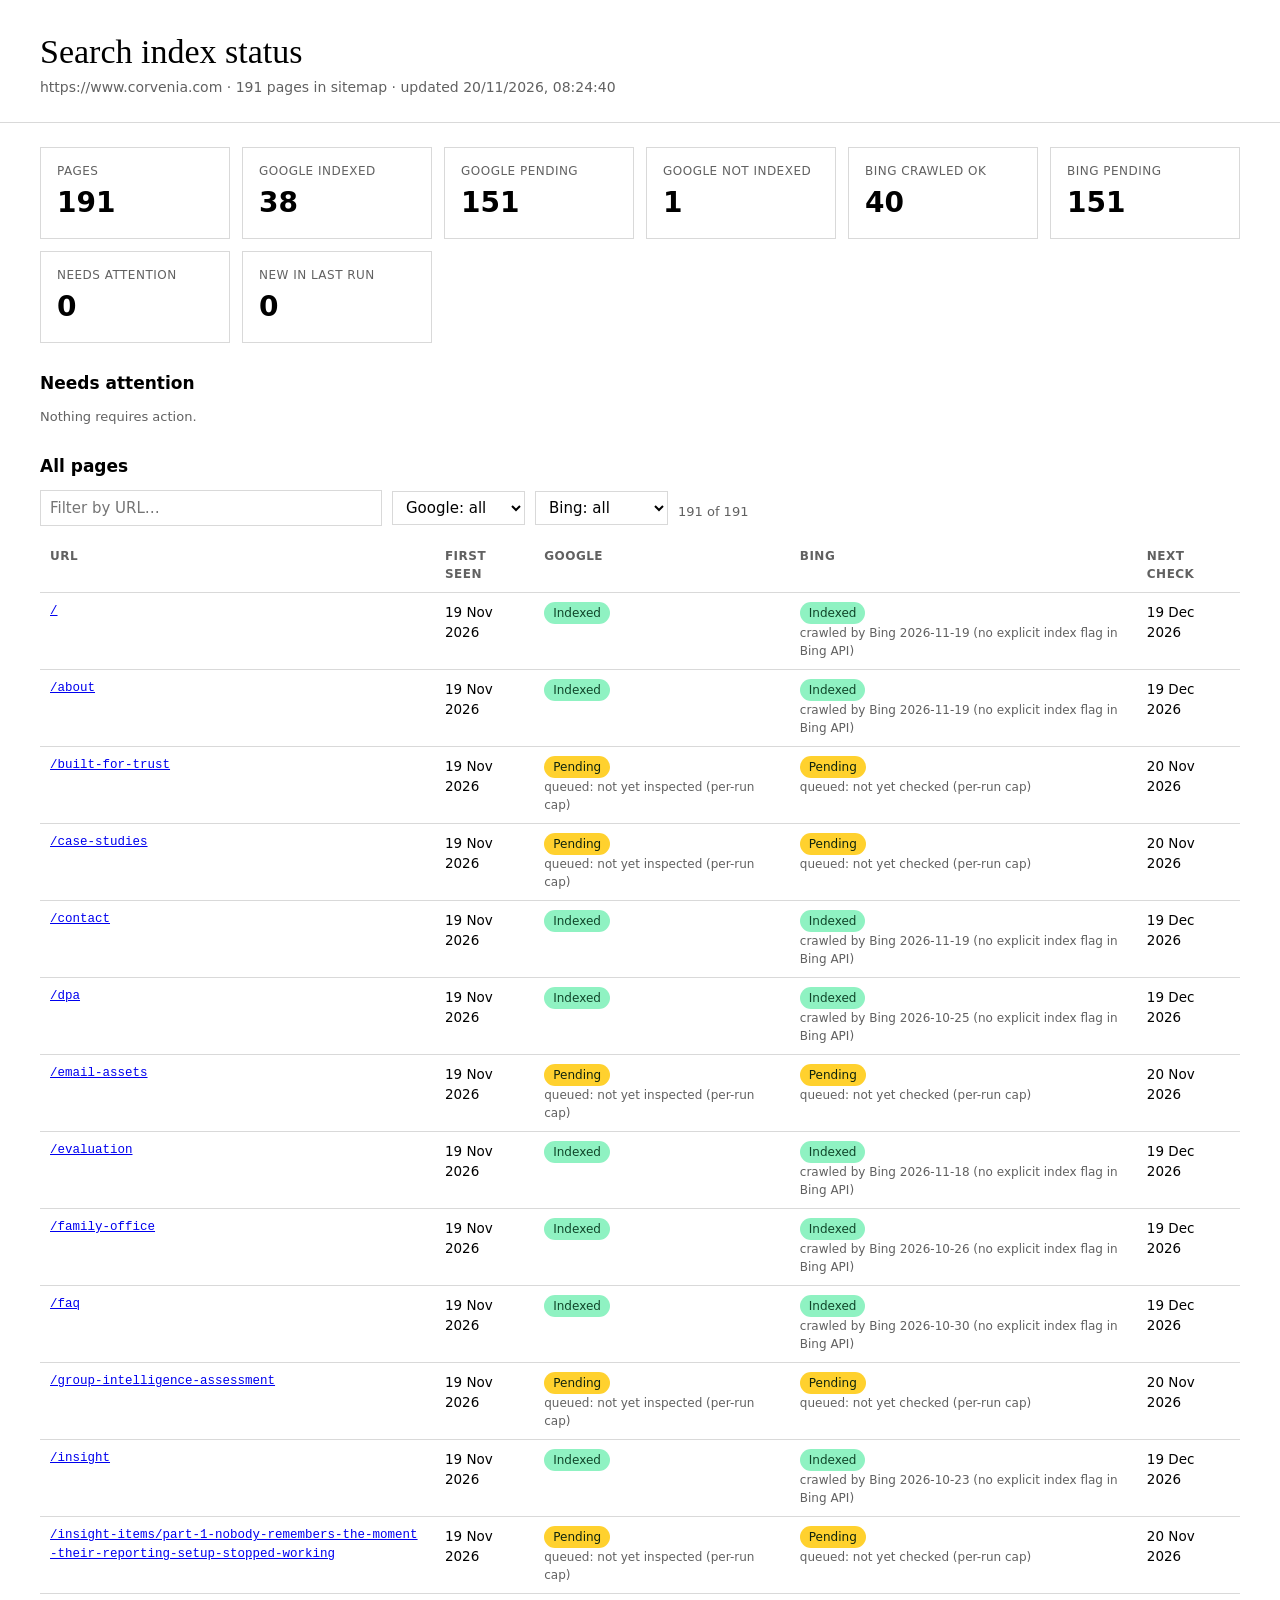
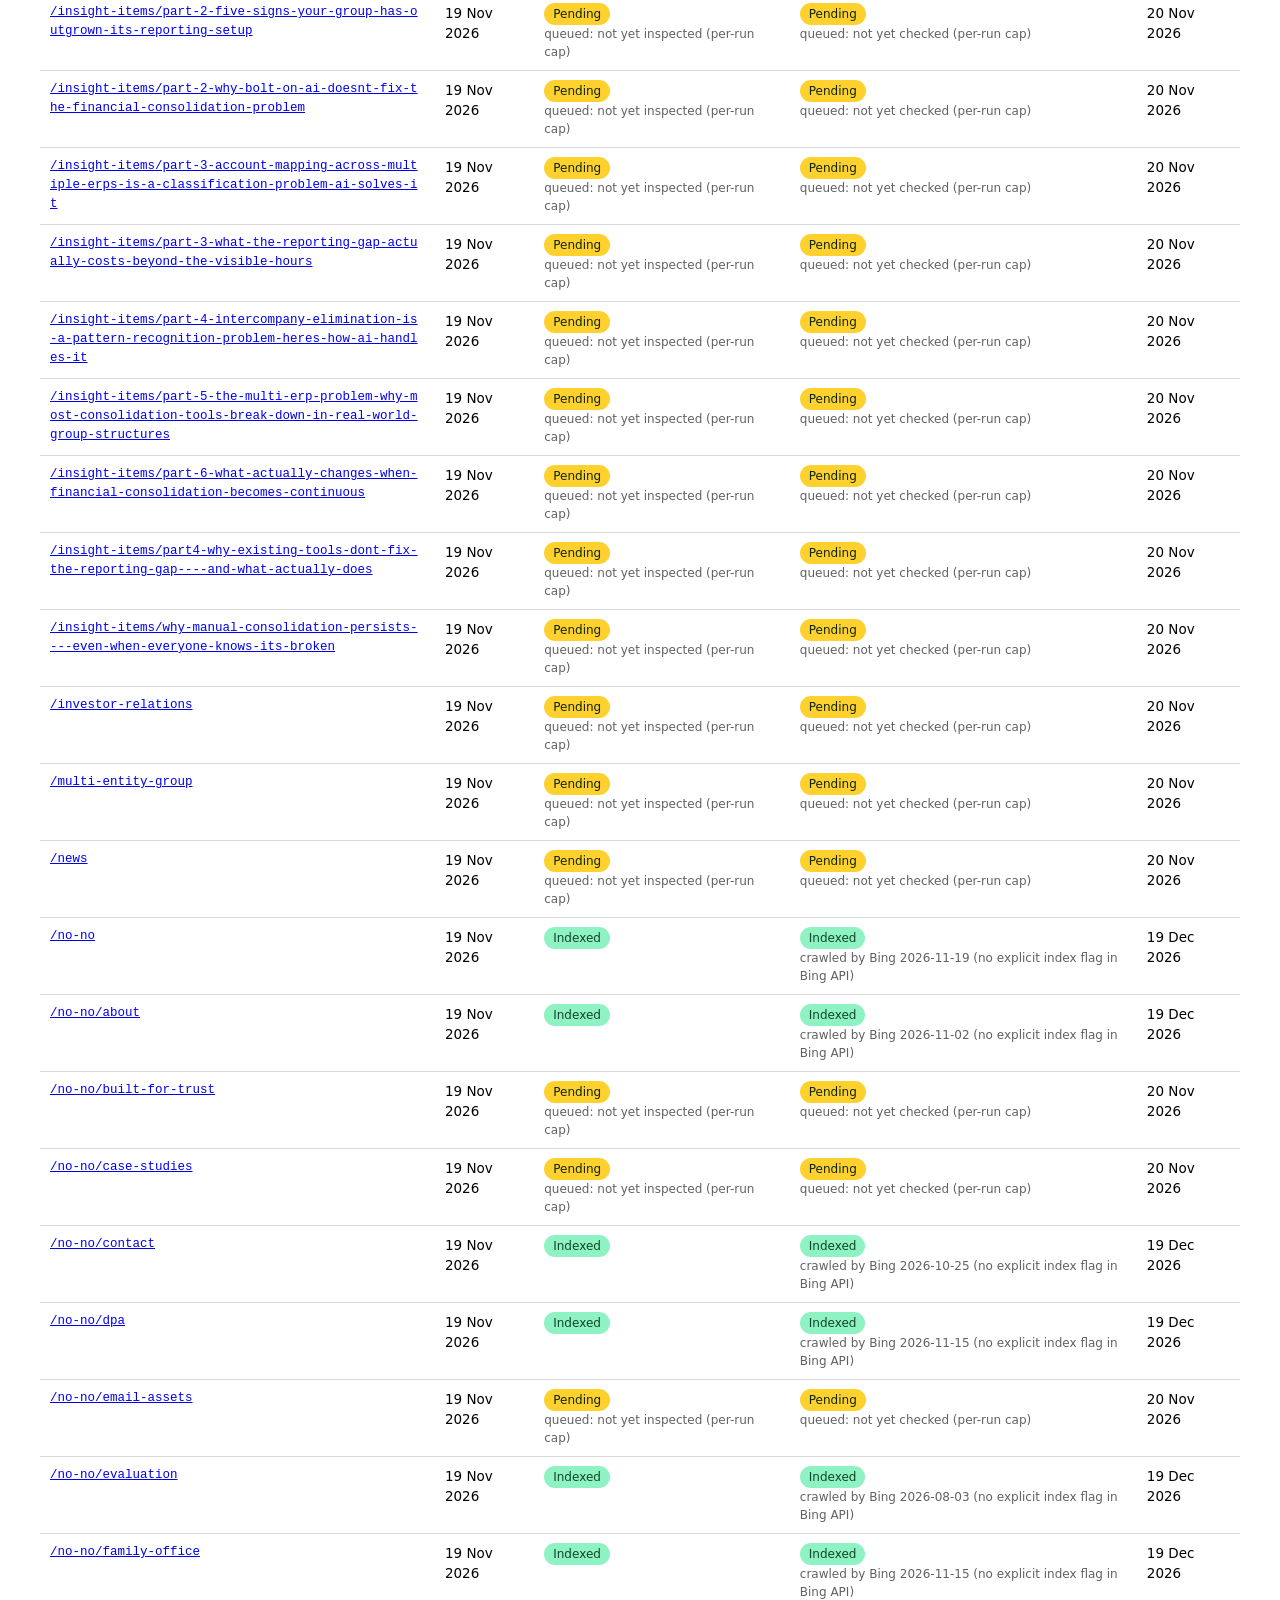
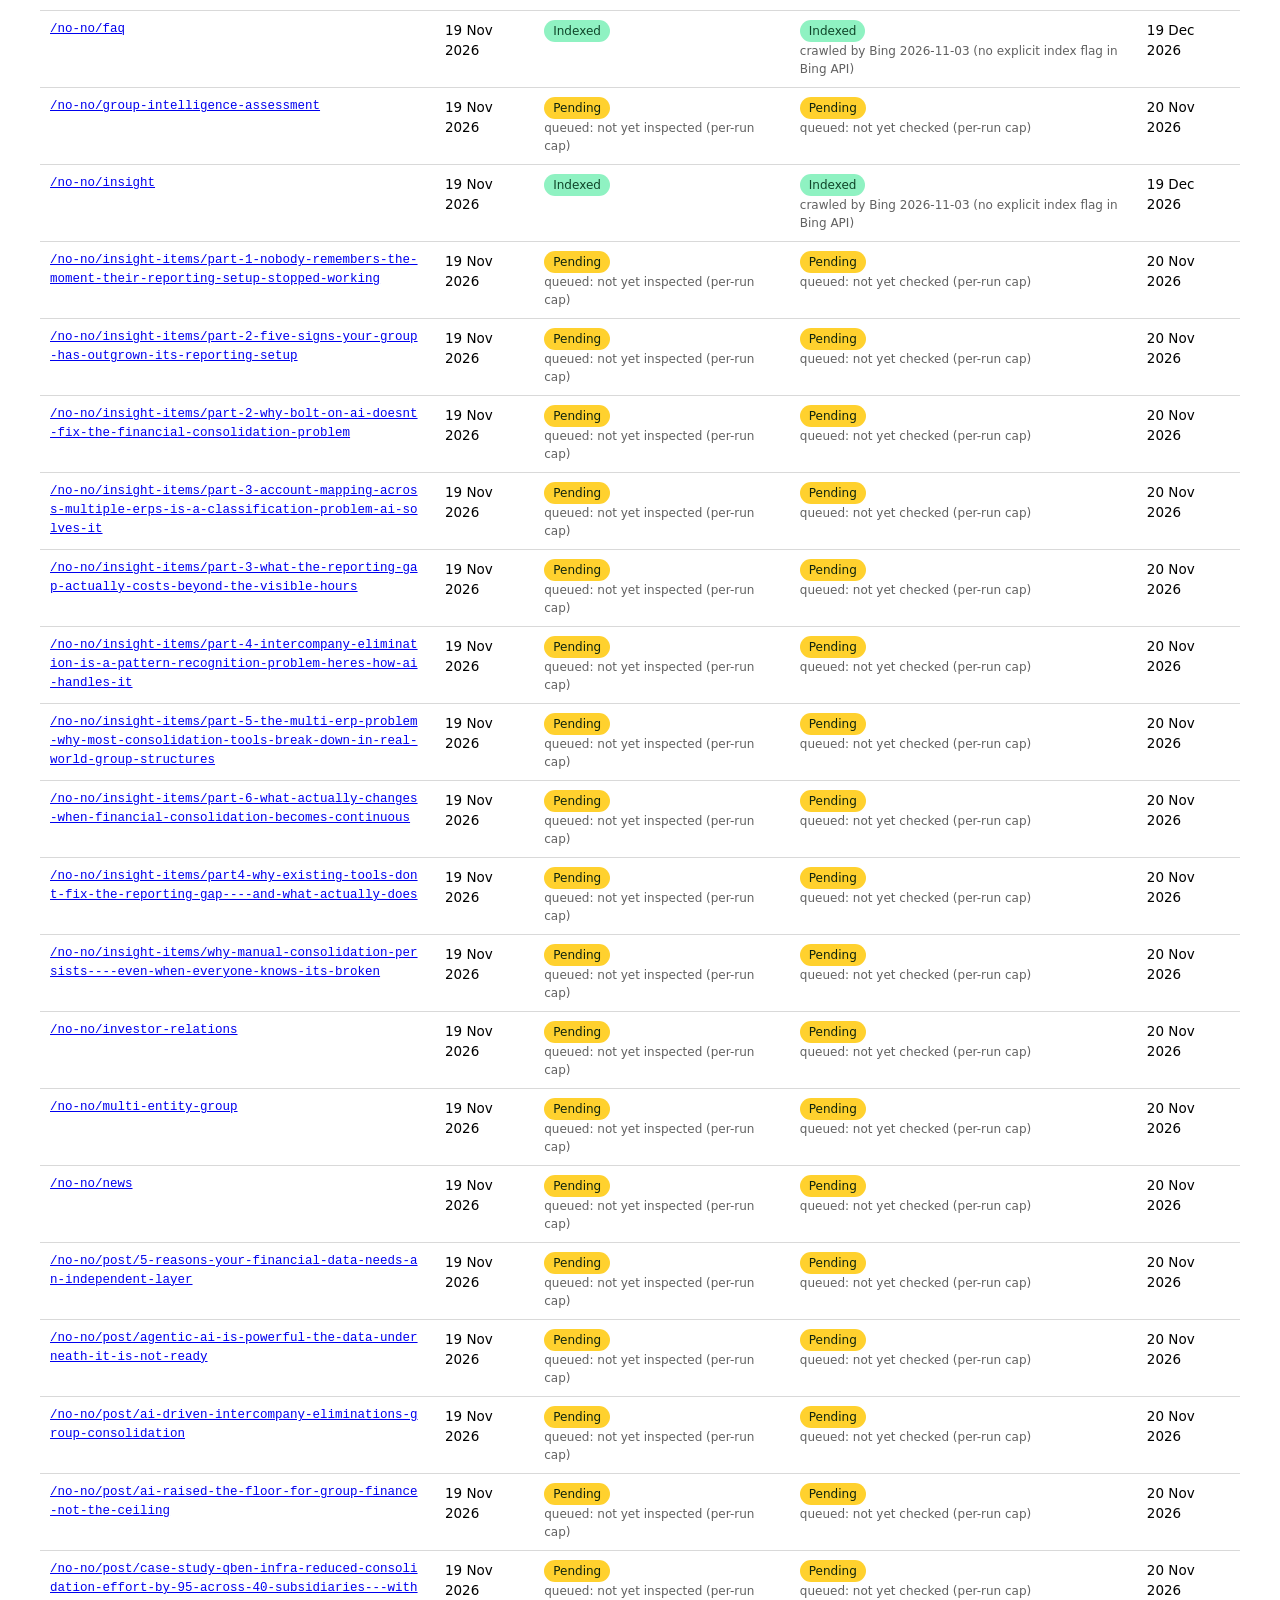
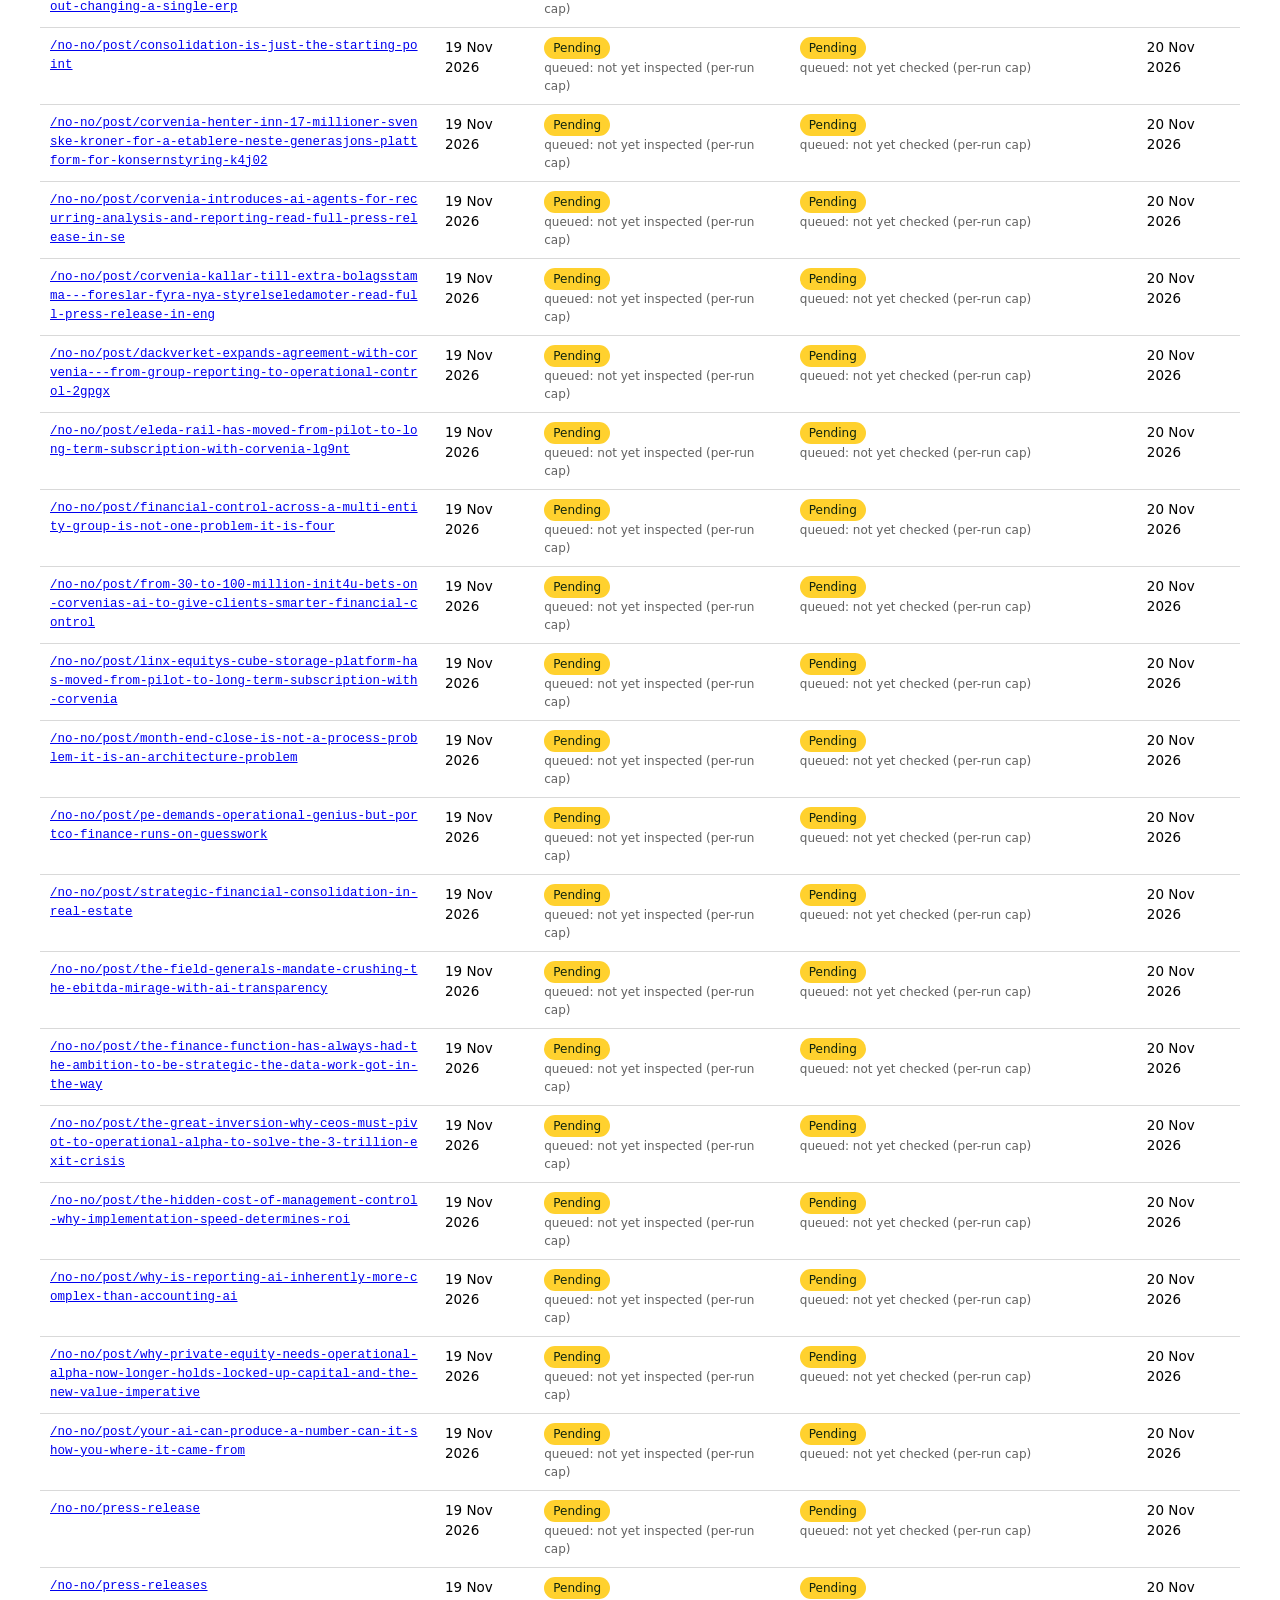
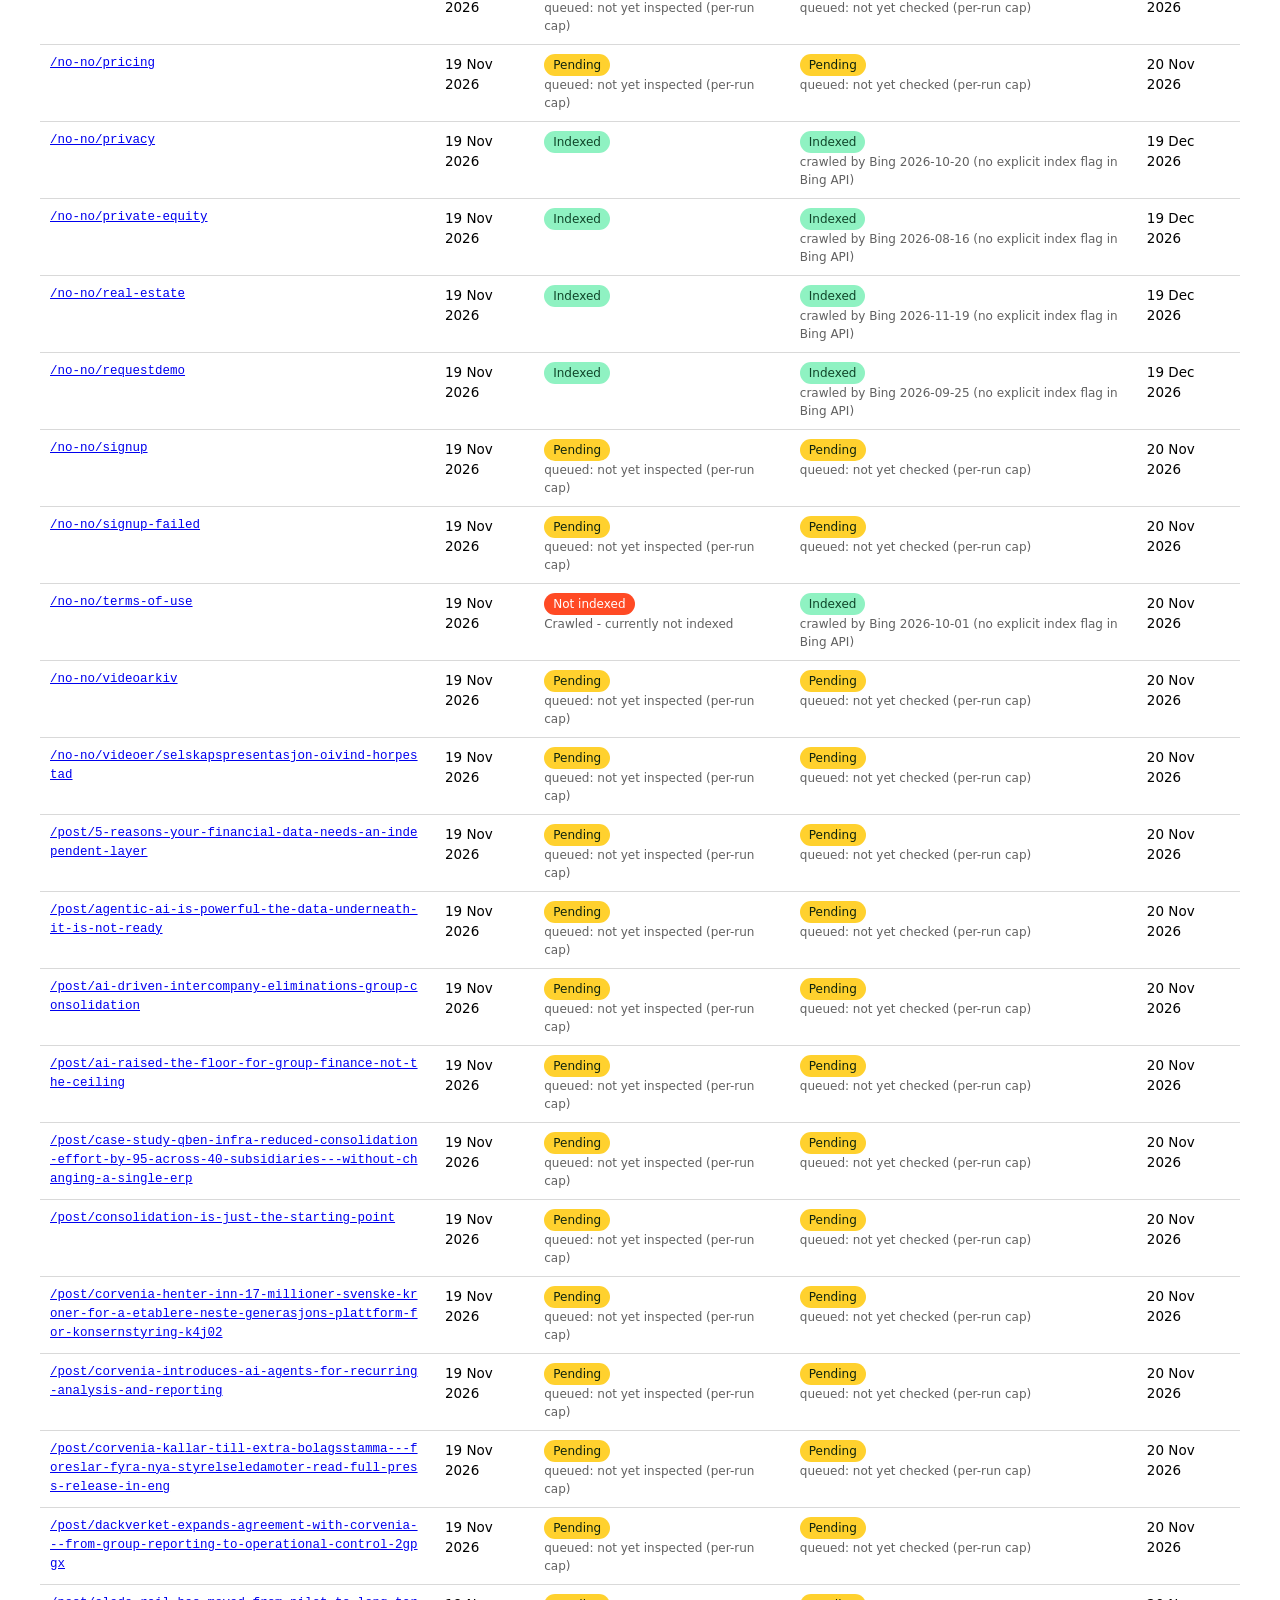
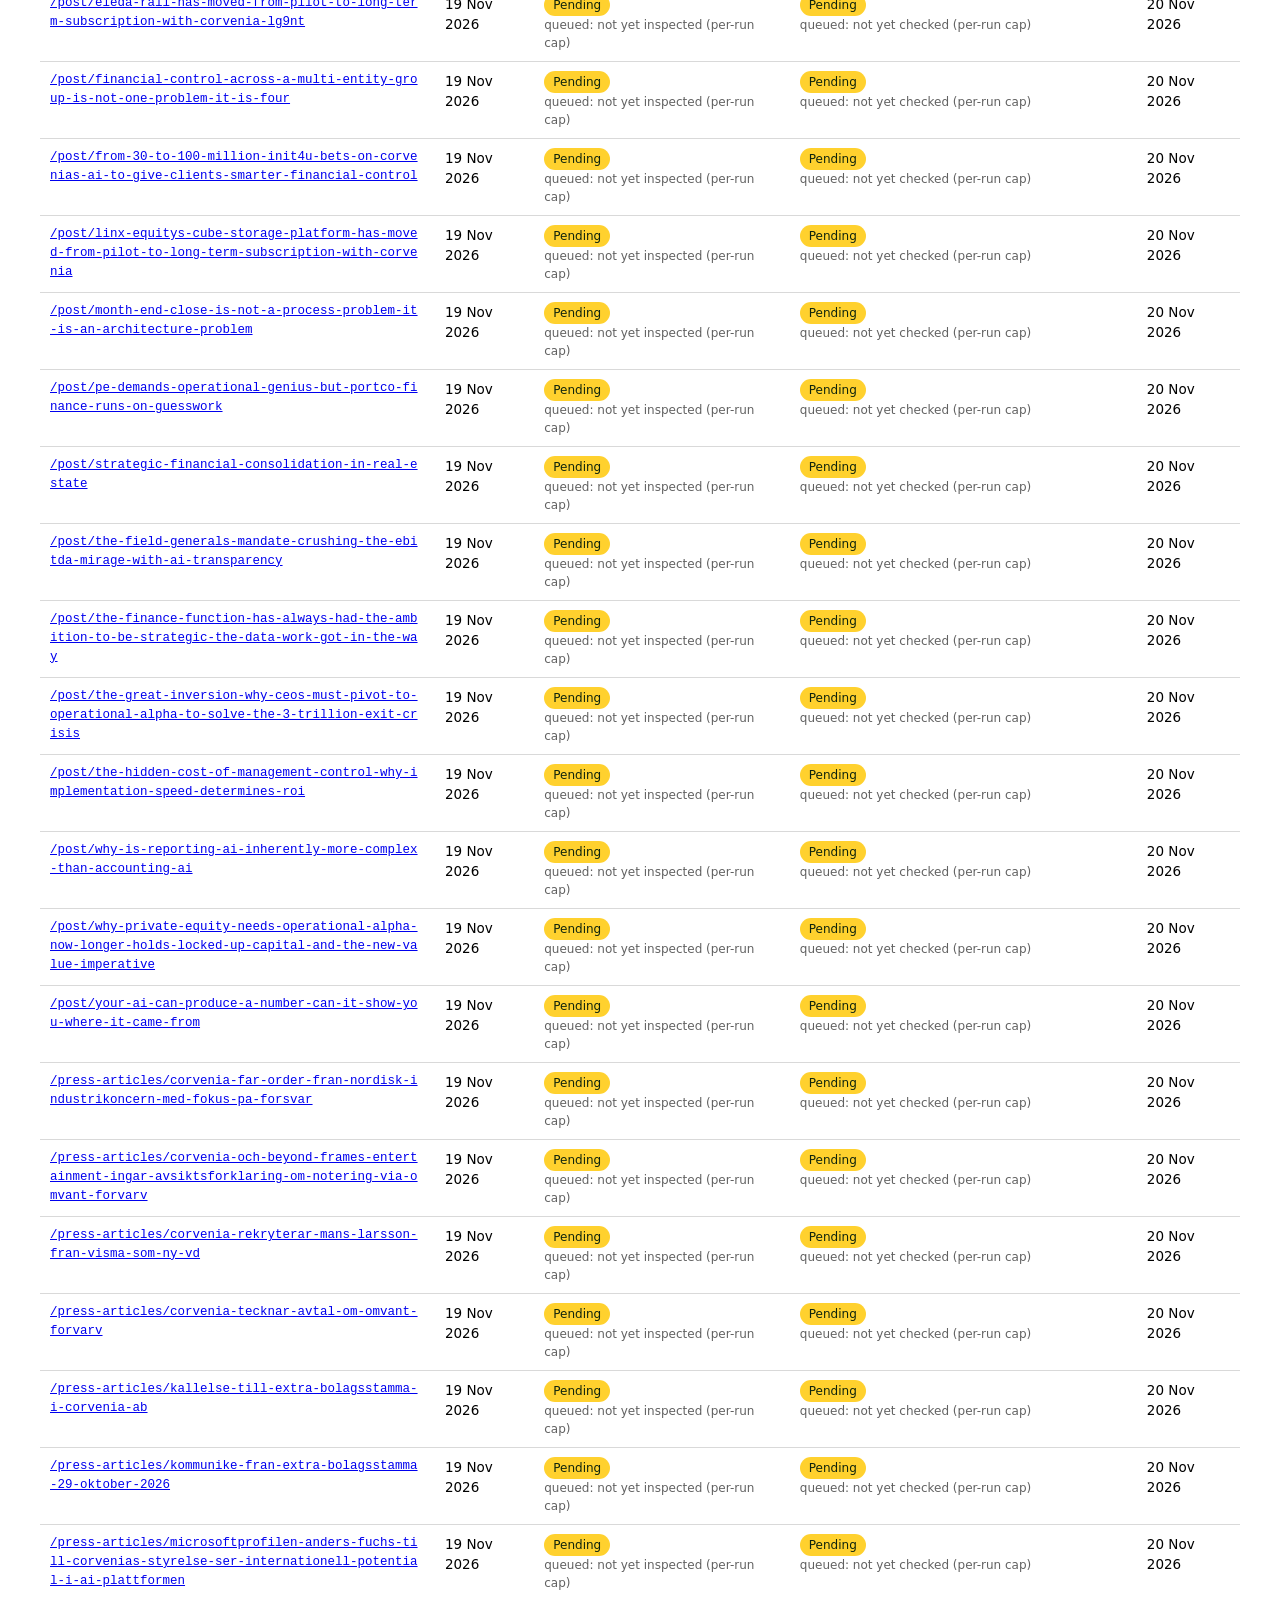
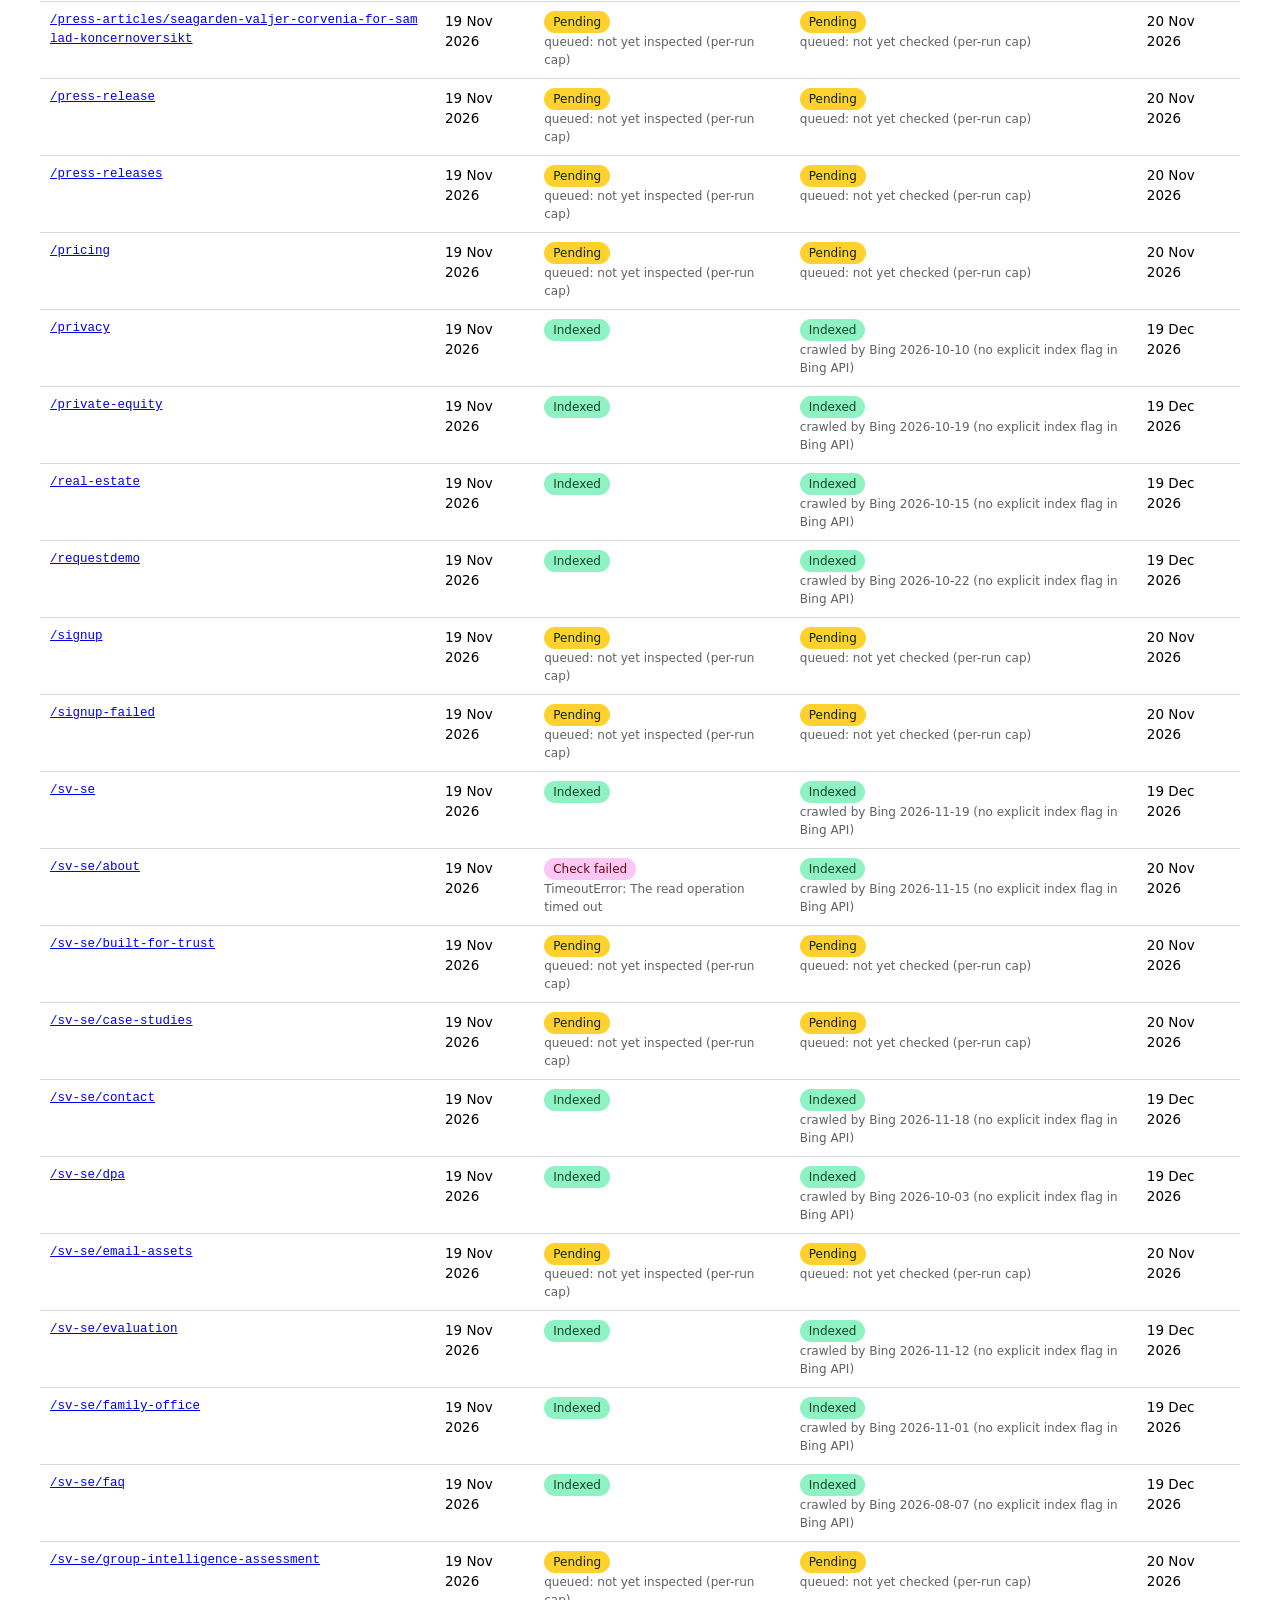
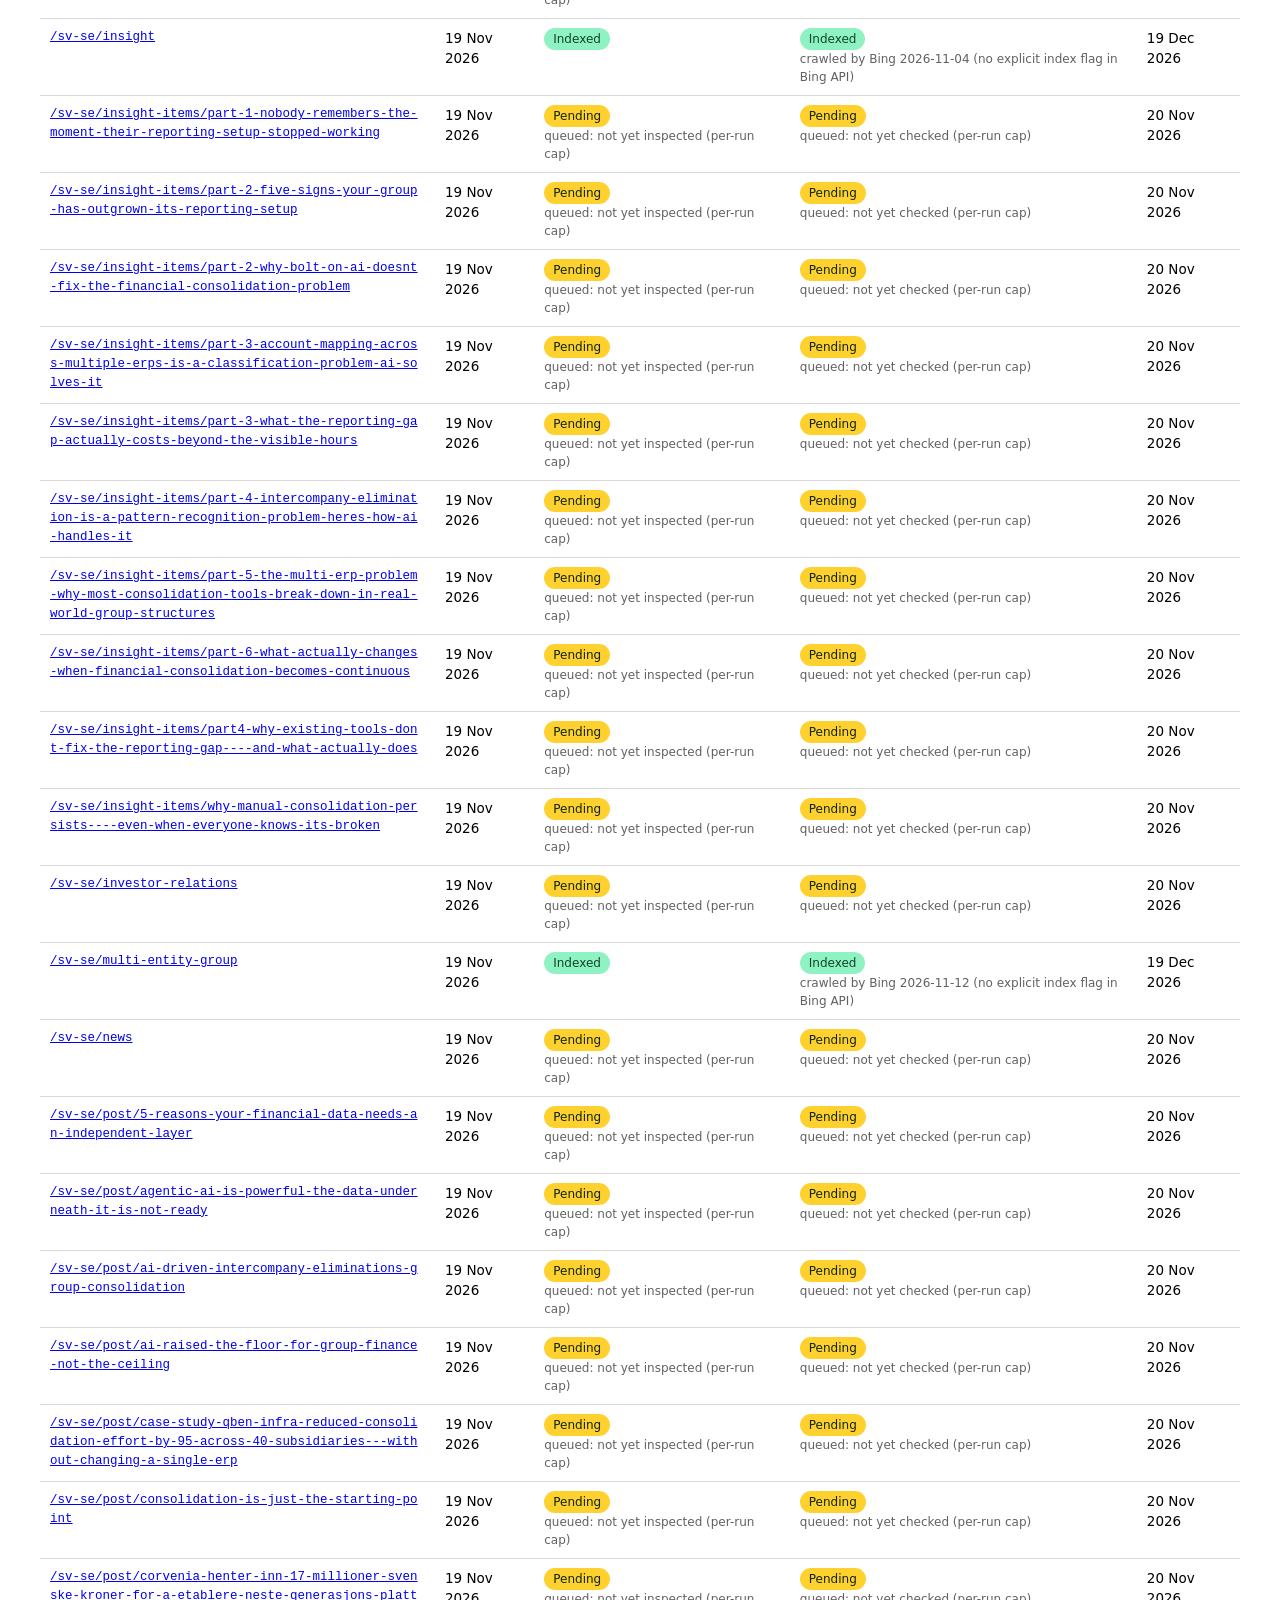
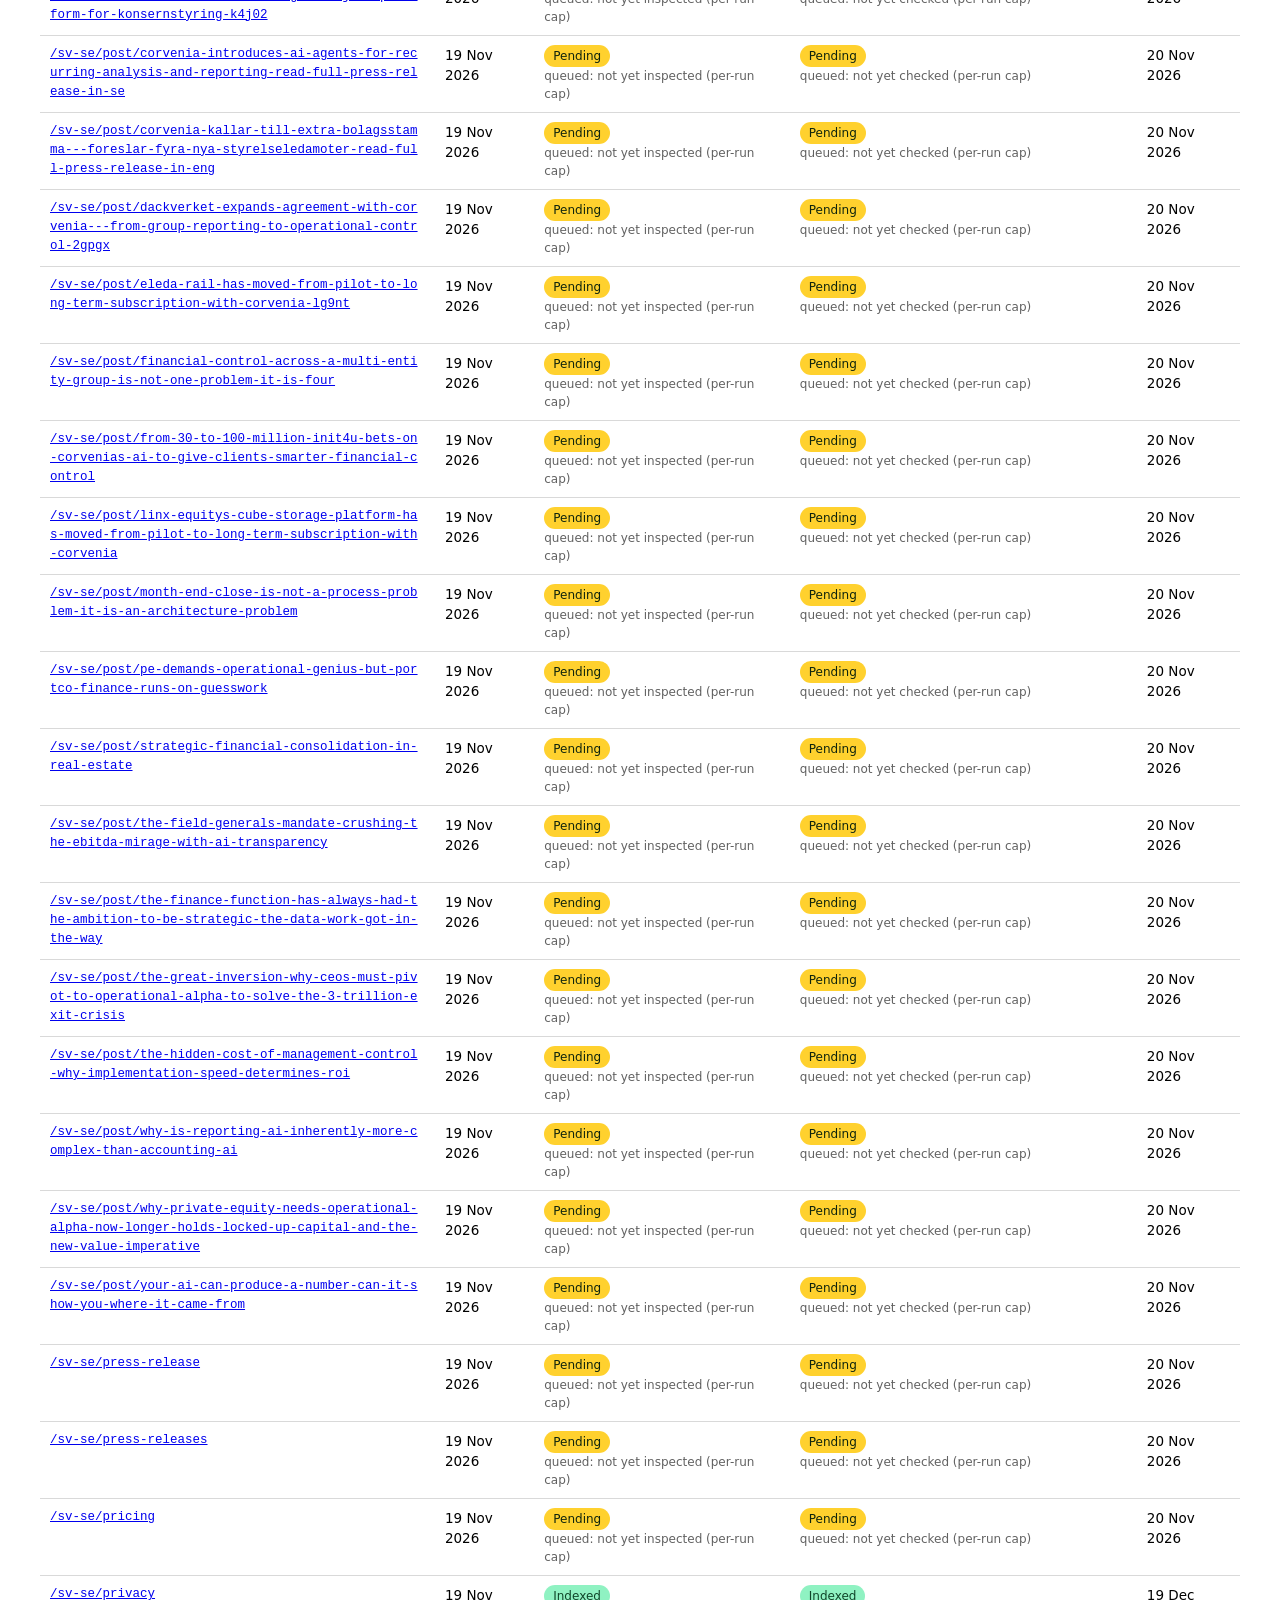
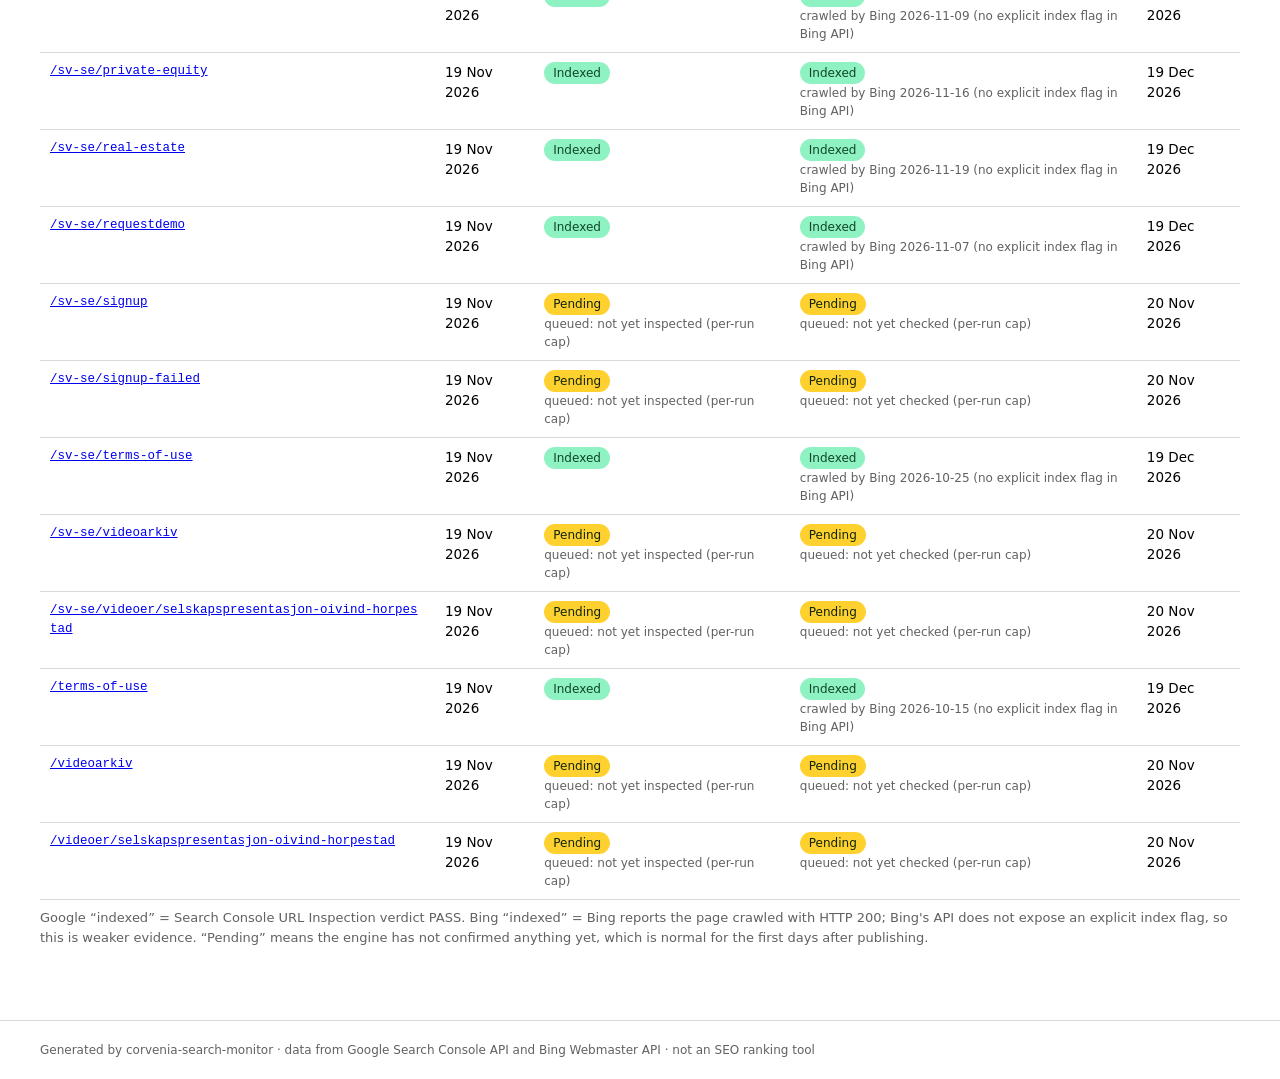
==== commit 29046540: "Index status 2026-11-20" ====
--- a/docs/index.html
+++ b/docs/index.html
@@ -71,7 +71,7 @@
 <footer>Generated by corvenia-search-monitor · data from Google Search Console API and Bing Webmaster API · not an SEO ranking tool</footer>
 
 <script>
-const STATUS = {"generated_at": "2026-11-19T22:22:54+00:00", "site": "https://www.corvenia.com", "total_urls": 191, "summary": {"google": {"indexed": 38, "check_failed": 1, "not_indexed": 1, "pending": 151}, "bing": {"indexed": 40, "pending": 151}}, "alerts": [], "last_run": {"started": "2026-11-19T22:11:26+00:00", "discovered": 191, "new": 191, "changed": 0, "removed": 0, "checked": 191, "google_calls": 40, "bing_calls": 40, "bing_submitted": 191, "errors": [], "finished": "2026-11-19T22:22:54+00:00"}, "integrations": {"google": true, "bing": true}, "urls": [{"url": "https://www.corvenia.com/sv-se", "first_seen": "2026-11-19T22:11:26+00:00", "last_change": "2026-11-19T22:11:26+00:00", "next_check": "2026-12-19T22:11:26+00:00", "precheck": {"ok": true, "problem": null}, "google": {"checked_at": "2026-11-19T22:11:26+00:00", "status": "indexed", "verdict": "PASS", "coverage": "Submitted and indexed", "last_crawl": "2026-11-17T09:17:44Z", "robots": "ALLOWED", "indexing_state": "INDEXING_ALLOWED", "google_canonical": "https://www.corvenia.com/sv-se", "detail": null}, "bing": {"status": "indexed", "submitted_at": "2026-11-19T22:11:26+00:00", "checked_at": "2026-11-19T22:11:26+00:00", "http_status": null, "last_crawled": "2026-11-19T11:41:30+00:00", "detail": "crawled by Bing 2026-11-19 (no explicit index flag in Bing API)"}}, {"url": "https://www.corvenia.com/no-no", "first_seen": "2026-11-19T22:11:26+00:00", "last_change": "2026-11-19T22:11:26+00:00", "next_check": "2026-12-19T22:11:26+00:00", "precheck": {"ok": true, "problem": null}, "google": {"checked_at": "2026-11-19T22:11:26+00:00", "status": "indexed", "verdict": "PASS", "coverage": "Submitted and indexed", "last_crawl": "2026-11-17T22:19:41Z", "robots": "ALLOWED", "indexing_state": "INDEXING_ALLOWED", "google_canonical": "https://www.corvenia.com/no-no", "detail": null}, "bing": {"status": "indexed", "submitted_at": "2026-11-19T22:11:26+00:00", "checked_at": "2026-11-19T22:11:26+00:00", "http_status": null, "last_crawled": "2026-11-19T08:58:12+00:00", "detail": "crawled by Bing 2026-11-19 (no explicit index flag in Bing API)"}}, {"url": "https://www.corvenia.com", "first_seen": "2026-11-19T22:11:26+00:00", "last_change": "2026-11-19T22:11:26+00:00", "next_check": "2026-12-19T22:11:26+00:00", "precheck": {"ok": true, "problem": null}, "google": {"checked_at": "2026-11-19T22:11:26+00:00", "status": "indexed", "verdict": "PASS", "coverage": "Submitted and indexed", "last_crawl": "2026-11-16T10:09:43Z", "robots": "ALLOWED", "indexing_state": "INDEXING_ALLOWED", "google_canonical": "https://www.corvenia.com", "detail": null}, "bing": {"status": "indexed", "submitted_at": "2026-11-19T22:11:26+00:00", "checked_at": "2026-11-19T22:11:26+00:00", "http_status": null, "last_crawled": "2026-11-19T14:16:26+00:00", "detail": "crawled by Bing 2026-11-19 (no explicit index flag in Bing API)"}}, {"url": "https://www.corvenia.com/sv-se/about", "first_seen": "2026-11-19T22:11:26+00:00", "last_change": "2026-11-19T22:11:26+00:00", "next_check": "2026-11-20T22:11:26+00:00", "precheck": {"ok": true, "problem": null}, "google": {"checked_at": "2026-11-19T22:11:26+00:00", "status": "check_failed", "verdict": null, "coverage": null, "last_crawl": null, "robots": null, "indexing_state": null, "google_canonical": null, "detail": "TimeoutError: The read operation timed out"}, "bing": {"status": "indexed", "submitted_at": "2026-11-19T22:11:26+00:00", "checked_at": "2026-11-19T22:11:26+00:00", "http_status": null, "last_crawled": "2026-11-15T14:07:39+00:00", "detail": "crawled by Bing 2026-11-15 (no explicit index flag in Bing API)"}}, {"url": "https://www.corvenia.com/no-no/about", "first_seen": "2026-11-19T22:11:26+00:00", "last_change": "2026-11-19T22:11:26+00:00", "next_check": "2026-12-19T22:11:26+00:00", "precheck": {"ok": true, "problem": null}, "google": {"checked_at": "2026-11-19T22:11:26+00:00", "status": "indexed", "verdict": "PASS", "coverage": "Submitted and indexed", "last_crawl": "2026-11-16T03:54:51Z", "robots": "ALLOWED", "indexing_state": "INDEXING_ALLOWED", "google_canonical": "https://www.corvenia.com/no-no/about", "detail": null}, "bing": {"status": "indexed", "submitted_at": "2026-11-19T22:11:26+00:00", "checked_at": "2026-11-19T22:11:26+00:00", "http_status": null, "last_crawled": "2026-11-02T12:14:45+00:00", "detail": "crawled by Bing 2026-11-02 (no explicit index flag in Bing API)"}}, {"url": "https://www.corvenia.com/about", "first_seen": "2026-11-19T22:11:26+00:00", "last_change": "2026-11-19T22:11:26+00:00", "next_check": "2026-12-19T22:11:26+00:00", "precheck": {"ok": true, "problem": null}, "google": {"checked_at": "2026-11-19T22:11:26+00:00", "status": "indexed", "verdict": "PASS", "coverage": "Submitted and indexed", "last_crawl": "2026-11-16T06:24:46Z", "robots": "ALLOWED", "indexing_state": "INDEXING_ALLOWED", "google_canonical": "https://www.corvenia.com/about", "detail": null}, "bing": {"status": "indexed", "submitted_at": "2026-11-19T22:11:26+00:00", "checked_at": "2026-11-19T22:11:26+00:00", "http_status": null, "last_crawled": "2026-11-19T10:58:46+00:00", "detail": "crawled by Bing 2026-11-19 (no explicit index flag in Bing API)"}}, {"url": "https://www.corvenia.com/sv-se/requestdemo", "first_seen": "2026-11-19T22:11:26+00:00", "last_change": "2026-11-19T22:11:26+00:00", "next_check": "2026-12-19T22:11:26+00:00", "precheck": {"ok": true, "problem": null}, "google": {"checked_at": "2026-11-19T22:11:26+00:00", "status": "indexed", "verdict": "PASS", "coverage": "Submitted and indexed", "last_crawl": "2026-10-25T11:02:42Z", "robots": "ALLOWED", "indexing_state": "INDEXING_ALLOWED", "google_canonical": "https://www.corvenia.com/sv-se/requestdemo", "detail": null}, "bing": {"status": "indexed", "submitted_at": "2026-11-19T22:11:26+00:00", "checked_at": "2026-11-19T22:11:26+00:00", "http_status": null, "last_crawled": "2026-11-07T15:33:57+00:00", "detail": "crawled by Bing 2026-11-07 (no explicit index flag in Bing API)"}}, {"url": "https://www.corvenia.com/no-no/requestdemo", "first_seen": "2026-11-19T22:11:26+00:00", "last_change": "2026-11-19T22:11:26+00:00", "next_check": "2026-12-19T22:11:26+00:00", "precheck": {"ok": true, "problem": null}, "google": {"checked_at": "2026-11-19T22:11:26+00:00", "status": "indexed", "verdict": "PASS", "coverage": "Submitted and indexed", "last_crawl": "2026-10-30T14:17:33Z", "robots": "ALLOWED", "indexing_state": "INDEXING_ALLOWED", "google_canonical": "https://www.corvenia.com/no-no/requestdemo", "detail": null}, "bing": {"status": "indexed", "submitted_at": "2026-11-19T22:11:26+00:00", "checked_at": "2026-11-19T22:11:26+00:00", "http_status": null, "last_crawled": "2026-09-25T06:14:53+00:00", "detail": "crawled by Bing 2026-09-25 (no explicit index flag in Bing API)"}}, {"url": "https://www.corvenia.com/requestdemo", "first_seen": "2026-11-19T22:11:26+00:00", "last_change": "2026-11-19T22:11:26+00:00", "next_check": "2026-12-19T22:11:26+00:00", "precheck": {"ok": true, "problem": null}, "google": {"checked_at": "2026-11-19T22:11:26+00:00", "status": "indexed", "verdict": "PASS", "coverage": "Submitted and indexed", "last_crawl": "2026-09-07T14:31:20Z", "robots": "ALLOWED", "indexing_state": "INDEXING_ALLOWED", "google_canonical": "https://www.corvenia.com/requestdemo", "detail": null}, "bing": {"status": "indexed", "submitted_at": "2026-11-19T22:11:26+00:00", "checked_at": "2026-11-19T22:11:26+00:00", "http_status": null, "last_crawled": "2026-10-22T15:05:02+00:00", "detail": "crawled by Bing 2026-10-22 (no explicit index flag in Bing API)"}}, {"url": "https://www.corvenia.com/sv-se/contact", "first_seen": "2026-11-19T22:11:26+00:00", "last_change": "2026-11-19T22:11:26+00:00", "next_check": "2026-12-19T22:11:26+00:00", "precheck": {"ok": true, "problem": null}, "google": {"checked_at": "2026-11-19T22:11:26+00:00", "status": "indexed", "verdict": "PASS", "coverage": "Submitted and indexed", "last_crawl": "2026-10-12T12:00:04Z", "robots": "ALLOWED", "indexing_state": "INDEXING_ALLOWED", "google_canonical": "https://www.corvenia.com/sv-se/contact", "detail": null}, "bing": {"status": "indexed", "submitted_at": "2026-11-19T22:11:26+00:00", "checked_at": "2026-11-19T22:11:26+00:00", "http_status": null, "last_crawled": "2026-11-18T17:53:41+00:00", "detail": "crawled by Bing 2026-11-18 (no explicit index flag in Bing API)"}}, {"url": "https://www.corvenia.com/no-no/contact", "first_seen": "2026-11-19T22:11:26+00:00", "last_change": "2026-11-19T22:11:26+00:00", "next_check": "2026-12-19T22:11:26+00:00", "precheck": {"ok": true, "problem": null}, "google": {"checked_at": "2026-11-19T22:11:26+00:00", "status": "indexed", "verdict": "PASS", "coverage": "Submitted and indexed", "last_crawl": "2026-11-16T21:25:13Z", "robots": "ALLOWED", "indexing_state": "INDEXING_ALLOWED", "google_canonical": "https://www.corvenia.com/no-no/contact", "detail": null}, "bing": {"status": "indexed", "submitted_at": "2026-11-19T22:11:26+00:00", "checked_at": "2026-11-19T22:11:26+00:00", "http_status": null, "last_crawled": "2026-10-25T23:01:42+00:00", "detail": "crawled by Bing 2026-10-25 (no explicit index flag in Bing API)"}}, {"url": "https://www.corvenia.com/contact", "first_seen": "2026-11-19T22:11:26+00:00", "last_change": "2026-11-19T22:11:26+00:00", "next_check": "2026-12-19T22:11:26+00:00", "precheck": {"ok": true, "problem": null}, "google": {"checked_at": "2026-11-19T22:11:26+00:00", "status": "indexed", "verdict": "PASS", "coverage": "Submitted and indexed", "last_crawl": "2026-11-10T21:10:13Z", "robots": "ALLOWED", "indexing_state": "INDEXING_ALLOWED", "google_canonical": "https://www.corvenia.com/contact", "detail": null}, "bing": {"status": "indexed", "submitted_at": "2026-11-19T22:11:26+00:00", "checked_at": "2026-11-19T22:11:26+00:00", "http_status": null, "last_crawled": "2026-11-19T03:35:33+00:00", "detail": "crawled by Bing 2026-11-19 (no explicit index flag in Bing API)"}}, {"url": "https://www.corvenia.com/sv-se/terms-of-use", "first_seen": "2026-11-19T22:11:26+00:00", "last_change": "2026-11-19T22:11:26+00:00", "next_check": "2026-12-19T22:11:26+00:00", "precheck": {"ok": true, "problem": null}, "google": {"checked_at": "2026-11-19T22:11:26+00:00", "status": "indexed", "verdict": "PASS", "coverage": "Submitted and indexed", "last_crawl": "2026-09-22T10:53:17Z", "robots": "ALLOWED", "indexing_state": "INDEXING_ALLOWED", "google_canonical": "https://www.corvenia.com/sv-se/terms-of-use", "detail": null}, "bing": {"status": "indexed", "submitted_at": "2026-11-19T22:11:26+00:00", "checked_at": "2026-11-19T22:11:26+00:00", "http_status": null, "last_crawled": "2026-10-25T17:31:14+00:00", "detail": "crawled by Bing 2026-10-25 (no explicit index flag in Bing API)"}}, {"url": "https://www.corvenia.com/no-no/terms-of-use", "first_seen": "2026-11-19T22:11:26+00:00", "last_change": "2026-11-19T22:11:26+00:00", "next_check": "2026-11-20T22:11:26+00:00", "precheck": {"ok": true, "problem": null}, "google": {"checked_at": "2026-11-19T22:11:26+00:00", "status": "not_indexed", "verdict": "NEUTRAL", "coverage": "Crawled - currently not indexed", "last_crawl": "2026-11-19T13:03:31Z", "robots": "ALLOWED", "indexing_state": "INDEXING_ALLOWED", "google_canonical": "https://www.corvenia.com/no-no/terms-of-use", "detail": "Crawled - currently not indexed"}, "bing": {"status": "indexed", "submitted_at": "2026-11-19T22:11:26+00:00", "checked_at": "2026-11-19T22:11:26+00:00", "http_status": null, "last_crawled": "2026-10-01T14:36:31+00:00", "detail": "crawled by Bing 2026-10-01 (no explicit index flag in Bing API)"}}, {"url": "https://www.corvenia.com/terms-of-use", "first_seen": "2026-11-19T22:11:26+00:00", "last_change": "2026-11-19T22:11:26+00:00", "next_check": "2026-12-19T22:11:26+00:00", "precheck": {"ok": true, "problem": null}, "google": {"checked_at": "2026-11-19T22:11:26+00:00", "status": "indexed", "verdict": "PASS", "coverage": "Submitted and indexed", "last_crawl": "2026-11-10T20:47:48Z", "robots": "ALLOWED", "indexing_state": "INDEXING_ALLOWED", "google_canonical": "https://www.corvenia.com/terms-of-use", "detail": null}, "bing": {"status": "indexed", "submitted_at": "2026-11-19T22:11:26+00:00", "checked_at": "2026-11-19T22:11:26+00:00", "http_status": null, "last_crawled": "2026-10-15T13:48:48+00:00", "detail": "crawled by Bing 2026-10-15 (no explicit index flag in Bing API)"}}, {"url": "https://www.corvenia.com/sv-se/privacy", "first_seen": "2026-11-19T22:11:26+00:00", "last_change": "2026-11-19T22:11:26+00:00", "next_check": "2026-12-19T22:11:26+00:00", "precheck": {"ok": true, "problem": null}, "google": {"checked_at": "2026-11-19T22:11:26+00:00", "status": "indexed", "verdict": "PASS", "coverage": "Submitted and indexed", "last_crawl": "2026-10-25T15:24:04Z", "robots": "ALLOWED", "indexing_state": "INDEXING_ALLOWED", "google_canonical": "https://www.corvenia.com/sv-se/privacy", "detail": null}, "bing": {"status": "indexed", "submitted_at": "2026-11-19T22:11:26+00:00", "checked_at": "2026-11-19T22:11:26+00:00", "http_status": null, "last_crawled": "2026-11-09T03:21:58+00:00", "detail": "crawled by Bing 2026-11-09 (no explicit index flag in Bing API)"}}, {"url": "https://www.corvenia.com/no-no/privacy", "first_seen": "2026-11-19T22:11:26+00:00", "last_change": "2026-11-19T22:11:26+00:00", "next_check": "2026-12-19T22:11:26+00:00", "precheck": {"ok": true, "problem": null}, "google": {"checked_at": "2026-11-19T22:11:26+00:00", "status": "indexed", "verdict": "PASS", "coverage": "Submitted and indexed", "last_crawl": "2026-10-24T16:43:41Z", "robots": "ALLOWED", "indexing_state": "INDEXING_ALLOWED", "google_canonical": "https://www.corvenia.com/no-no/privacy", "detail": null}, "bing": {"status": "indexed", "submitted_at": "2026-11-19T22:11:26+00:00", "checked_at": "2026-11-19T22:11:26+00:00", "http_status": null, "last_crawled": "2026-10-20T10:07:44+00:00", "detail": "crawled by Bing 2026-10-20 (no explicit index flag in Bing API)"}}, {"url": "https://www.corvenia.com/privacy", "first_seen": "2026-11-19T22:11:26+00:00", "last_change": "2026-11-19T22:11:26+00:00", "next_check": "2026-12-19T22:11:26+00:00", "precheck": {"ok": true, "problem": null}, "google": {"checked_at": "2026-11-19T22:11:26+00:00", "status": "indexed", "verdict": "PASS", "coverage": "Submitted and indexed", "last_crawl": "2026-10-26T14:42:43Z", "robots": "ALLOWED", "indexing_state": "INDEXING_ALLOWED", "google_canonical": "https://www.corvenia.com/privacy", "detail": null}, "bing": {"status": "indexed", "submitted_at": "2026-11-19T22:11:26+00:00", "checked_at": "2026-11-19T22:11:26+00:00", "http_status": null, "last_crawled": "2026-10-10T05:08:28+00:00", "detail": "crawled by Bing 2026-10-10 (no explicit index flag in Bing API)"}}, {"url": "https://www.corvenia.com/sv-se/dpa", "first_seen": "2026-11-19T22:11:26+00:00", "last_change": "2026-11-19T22:11:26+00:00", "next_check": "2026-12-19T22:11:26+00:00", "precheck": {"ok": true, "problem": null}, "google": {"checked_at": "2026-11-19T22:11:26+00:00", "status": "indexed", "verdict": "PASS", "coverage": "Submitted and indexed", "last_crawl": "2026-10-16T20:24:18Z", "robots": "ALLOWED", "indexing_state": "INDEXING_ALLOWED", "google_canonical": "https://www.corvenia.com/sv-se/dpa", "detail": null}, "bing": {"status": "indexed", "submitted_at": "2026-11-19T22:11:26+00:00", "checked_at": "2026-11-19T22:11:26+00:00", "http_status": null, "last_crawled": "2026-10-03T13:09:27+00:00", "detail": "crawled by Bing 2026-10-03 (no explicit index flag in Bing API)"}}, {"url": "https://www.corvenia.com/no-no/dpa", "first_seen": "2026-11-19T22:11:26+00:00", "last_change": "2026-11-19T22:11:26+00:00", "next_check": "2026-12-19T22:11:26+00:00", "precheck": {"ok": true, "problem": null}, "google": {"checked_at": "2026-11-19T22:11:26+00:00", "status": "indexed", "verdict": "PASS", "coverage": "Submitted and indexed", "last_crawl": "2026-08-26T20:55:59Z", "robots": "ALLOWED", "indexing_state": "INDEXING_ALLOWED", "google_canonical": "https://www.corvenia.com/no-no/dpa", "detail": null}, "bing": {"status": "indexed", "submitted_at": "2026-11-19T22:11:26+00:00", "checked_at": "2026-11-19T22:11:26+00:00", "http_status": null, "last_crawled": "2026-11-15T22:03:28+00:00", "detail": "crawled by Bing 2026-11-15 (no explicit index flag in Bing API)"}}, {"url": "https://www.corvenia.com/dpa", "first_seen": "2026-11-19T22:11:26+00:00", "last_change": "2026-11-19T22:11:26+00:00", "next_check": "2026-12-19T22:11:26+00:00", "precheck": {"ok": true, "problem": null}, "google": {"checked_at": "2026-11-19T22:11:26+00:00", "status": "indexed", "verdict": "PASS", "coverage": "Submitted and indexed", "last_crawl": "2026-10-23T21:01:44Z", "robots": "ALLOWED", "indexing_state": "INDEXING_ALLOWED", "google_canonical": "https://www.corvenia.com/dpa", "detail": null}, "bing": {"status": "indexed", "submitted_at": "2026-11-19T22:11:26+00:00", "checked_at": "2026-11-19T22:11:26+00:00", "http_status": null, "last_crawled": "2026-10-25T19:55:46+00:00", "detail": "crawled by Bing 2026-10-25 (no explicit index flag in Bing API)"}}, {"url": "https://www.corvenia.com/sv-se/evaluation", "first_seen": "2026-11-19T22:11:26+00:00", "last_change": "2026-11-19T22:11:26+00:00", "next_check": "2026-12-19T22:11:26+00:00", "precheck": {"ok": true, "problem": null}, "google": {"checked_at": "2026-11-19T22:11:26+00:00", "status": "indexed", "verdict": "PASS", "coverage": "Submitted and indexed", "last_crawl": "2026-09-17T20:37:25Z", "robots": "ALLOWED", "indexing_state": "INDEXING_ALLOWED", "google_canonical": "https://www.corvenia.com/sv-se/evaluation", "detail": null}, "bing": {"status": "indexed", "submitted_at": "2026-11-19T22:11:26+00:00", "checked_at": "2026-11-19T22:11:26+00:00", "http_status": null, "last_crawled": "2026-11-12T18:53:40+00:00", "detail": "crawled by Bing 2026-11-12 (no explicit index flag in Bing API)"}}, {"url": "https://www.corvenia.com/no-no/evaluation", "first_seen": "2026-11-19T22:11:26+00:00", "last_change": "2026-11-19T22:11:26+00:00", "next_check": "2026-12-19T22:11:26+00:00", "precheck": {"ok": true, "problem": null}, "google": {"checked_at": "2026-11-19T22:11:26+00:00", "status": "indexed", "verdict": "PASS", "coverage": "Submitted and indexed", "last_crawl": "2026-10-05T19:27:48Z", "robots": "ALLOWED", "indexing_state": "INDEXING_ALLOWED", "google_canonical": "https://www.corvenia.com/no-no/evaluation", "detail": null}, "bing": {"status": "indexed", "submitted_at": "2026-11-19T22:11:26+00:00", "checked_at": "2026-11-19T22:11:26+00:00", "http_status": null, "last_crawled": "2026-08-03T16:24:21+00:00", "detail": "crawled by Bing 2026-08-03 (no explicit index flag in Bing API)"}}, {"url": "https://www.corvenia.com/evaluation", "first_seen": "2026-11-19T22:11:26+00:00", "last_change": "2026-11-19T22:11:26+00:00", "next_check": "2026-12-19T22:11:26+00:00", "precheck": {"ok": true, "problem": null}, "google": {"checked_at": "2026-11-19T22:11:26+00:00", "status": "indexed", "verdict": "PASS", "coverage": "Submitted and indexed", "last_crawl": "2026-10-12T21:00:27Z", "robots": "ALLOWED", "indexing_state": "INDEXING_ALLOWED", "google_canonical": "https://www.corvenia.com/evaluation", "detail": null}, "bing": {"status": "indexed", "submitted_at": "2026-11-19T22:11:26+00:00", "checked_at": "2026-11-19T22:11:26+00:00", "http_status": null, "last_crawled": "2026-11-18T01:34:27+00:00", "detail": "crawled by Bing 2026-11-18 (no explicit index flag in Bing API)"}}, {"url": "https://www.corvenia.com/sv-se/private-equity", "first_seen": "2026-11-19T22:11:26+00:00", "last_change": "2026-11-19T22:11:26+00:00", "next_check": "2026-12-19T22:11:26+00:00", "precheck": {"ok": true, "problem": null}, "google": {"checked_at": "2026-11-19T22:11:26+00:00", "status": "indexed", "verdict": "PASS", "coverage": "Submitted and indexed", "last_crawl": "2026-11-16T23:15:19Z", "robots": "ALLOWED", "indexing_state": "INDEXING_ALLOWED", "google_canonical": "https://www.corvenia.com/sv-se/private-equity", "detail": null}, "bing": {"status": "indexed", "submitted_at": "2026-11-19T22:11:26+00:00", "checked_at": "2026-11-19T22:11:26+00:00", "http_status": null, "last_crawled": "2026-11-16T11:16:29+00:00", "detail": "crawled by Bing 2026-11-16 (no explicit index flag in Bing API)"}}, {"url": "https://www.corvenia.com/no-no/private-equity", "first_seen": "2026-11-19T22:11:26+00:00", "last_change": "2026-11-19T22:11:26+00:00", "next_check": "2026-12-19T22:11:26+00:00", "precheck": {"ok": true, "problem": null}, "google": {"checked_at": "2026-11-19T22:11:26+00:00", "status": "indexed", "verdict": "PASS", "coverage": "Submitted and indexed", "last_crawl": "2026-10-17T23:07:56Z", "robots": "ALLOWED", "indexing_state": "INDEXING_ALLOWED", "google_canonical": "https://www.corvenia.com/no-no/private-equity", "detail": null}, "bing": {"status": "indexed", "submitted_at": "2026-11-19T22:11:26+00:00", "checked_at": "2026-11-19T22:11:26+00:00", "http_status": null, "last_crawled": "2026-08-16T01:07:37+00:00", "detail": "crawled by Bing 2026-08-16 (no explicit index flag in Bing API)"}}, {"url": "https://www.corvenia.com/private-equity", "first_seen": "2026-11-19T22:11:26+00:00", "last_change": "2026-11-19T22:11:26+00:00", "next_check": "2026-12-19T22:11:26+00:00", "precheck": {"ok": true, "problem": null}, "google": {"checked_at": "2026-11-19T22:11:26+00:00", "status": "indexed", "verdict": "PASS", "coverage": "Submitted and indexed", "last_crawl": "2026-11-11T07:50:45Z", "robots": "ALLOWED", "indexing_state": "INDEXING_ALLOWED", "google_canonical": "https://www.corvenia.com/private-equity", "detail": null}, "bing": {"status": "indexed", "submitted_at": "2026-11-19T22:11:26+00:00", "checked_at": "2026-11-19T22:11:26+00:00", "http_status": null, "last_crawled": "2026-10-19T09:25:20+00:00", "detail": "crawled by Bing 2026-10-19 (no explicit index flag in Bing API)"}}, {"url": "https://www.corvenia.com/sv-se/family-office", "first_seen": "2026-11-19T22:11:26+00:00", "last_change": "2026-11-19T22:11:26+00:00", "next_check": "2026-12-19T22:11:26+00:00", "precheck": {"ok": true, "problem": null}, "google": {"checked_at": "2026-11-19T22:11:26+00:00", "status": "indexed", "verdict": "PASS", "coverage": "Submitted and indexed", "last_crawl": "2026-11-05T13:08:53Z", "robots": "ALLOWED", "indexing_state": "INDEXING_ALLOWED", "google_canonical": "https://www.corvenia.com/sv-se/family-office", "detail": null}, "bing": {"status": "indexed", "submitted_at": "2026-11-19T22:11:26+00:00", "checked_at": "2026-11-19T22:11:26+00:00", "http_status": null, "last_crawled": "2026-11-01T20:34:37+00:00", "detail": "crawled by Bing 2026-11-01 (no explicit index flag in Bing API)"}}, {"url": "https://www.corvenia.com/no-no/family-office", "first_seen": "2026-11-19T22:11:26+00:00", "last_change": "2026-11-19T22:11:26+00:00", "next_check": "2026-12-19T22:11:26+00:00", "precheck": {"ok": true, "problem": null}, "google": {"checked_at": "2026-11-19T22:11:26+00:00", "status": "indexed", "verdict": "PASS", "coverage": "Submitted and indexed", "last_crawl": "2026-11-05T08:05:29Z", "robots": "ALLOWED", "indexing_state": "INDEXING_ALLOWED", "google_canonical": "https://www.corvenia.com/no-no/family-office", "detail": null}, "bing": {"status": "indexed", "submitted_at": "2026-11-19T22:11:26+00:00", "checked_at": "2026-11-19T22:11:26+00:00", "http_status": null, "last_crawled": "2026-11-15T18:06:00+00:00", "detail": "crawled by Bing 2026-11-15 (no explicit index flag in Bing API)"}}, {"url": "https://www.corvenia.com/family-office", "first_seen": "2026-11-19T22:11:26+00:00", "last_change": "2026-11-19T22:11:26+00:00", "next_check": "2026-12-19T22:11:26+00:00", "precheck": {"ok": true, "problem": null}, "google": {"checked_at": "2026-11-19T22:11:26+00:00", "status": "indexed", "verdict": "PASS", "coverage": "Submitted and indexed", "last_crawl": "2026-11-11T10:04:25Z", "robots": "ALLOWED", "indexing_state": "INDEXING_ALLOWED", "google_canonical": "https://www.corvenia.com/family-office", "detail": null}, "bing": {"status": "indexed", "submitted_at": "2026-11-19T22:11:26+00:00", "checked_at": "2026-11-19T22:11:26+00:00", "http_status": null, "last_crawled": "2026-10-26T23:11:37+00:00", "detail": "crawled by Bing 2026-10-26 (no explicit index flag in Bing API)"}}, {"url": "https://www.corvenia.com/sv-se/real-estate", "first_seen": "2026-11-19T22:11:26+00:00", "last_change": "2026-11-19T22:11:26+00:00", "next_check": "2026-12-19T22:11:26+00:00", "precheck": {"ok": true, "problem": null}, "google": {"checked_at": "2026-11-19T22:11:26+00:00", "status": "indexed", "verdict": "PASS", "coverage": "Submitted and indexed", "last_crawl": "2026-11-08T16:10:08Z", "robots": "ALLOWED", "indexing_state": "INDEXING_ALLOWED", "google_canonical": "https://www.corvenia.com/sv-se/real-estate", "detail": null}, "bing": {"status": "indexed", "submitted_at": "2026-11-19T22:11:26+00:00", "checked_at": "2026-11-19T22:11:26+00:00", "http_status": null, "last_crawled": "2026-11-19T19:15:53+00:00", "detail": "crawled by Bing 2026-11-19 (no explicit index flag in Bing API)"}}, {"url": "https://www.corvenia.com/no-no/real-estate", "first_seen": "2026-11-19T22:11:26+00:00", "last_change": "2026-11-19T22:11:26+00:00", "next_check": "2026-12-19T22:11:26+00:00", "precheck": {"ok": true, "problem": null}, "google": {"checked_at": "2026-11-19T22:11:26+00:00", "status": "indexed", "verdict": "PASS", "coverage": "Submitted and indexed", "last_crawl": "2026-11-17T13:28:07Z", "robots": "ALLOWED", "indexing_state": "INDEXING_ALLOWED", "google_canonical": "https://www.corvenia.com/no-no/real-estate", "detail": null}, "bing": {"status": "indexed", "submitted_at": "2026-11-19T22:11:26+00:00", "checked_at": "2026-11-19T22:11:26+00:00", "http_status": null, "last_crawled": "2026-11-19T11:49:17+00:00", "detail": "crawled by Bing 2026-11-19 (no explicit index flag in Bing API)"}}, {"url": "https://www.corvenia.com/real-estate", "first_seen": "2026-11-19T22:11:26+00:00", "last_change": "2026-11-19T22:11:26+00:00", "next_check": "2026-12-19T22:11:26+00:00", "precheck": {"ok": true, "problem": null}, "google": {"checked_at": "2026-11-19T22:11:26+00:00", "status": "indexed", "verdict": "PASS", "coverage": "Submitted and indexed", "last_crawl": "2026-11-11T07:44:15Z", "robots": "ALLOWED", "indexing_state": "INDEXING_ALLOWED", "google_canonical": "https://www.corvenia.com/real-estate", "detail": null}, "bing": {"status": "indexed", "submitted_at": "2026-11-19T22:11:26+00:00", "checked_at": "2026-11-19T22:11:26+00:00", "http_status": null, "last_crawled": "2026-10-15T08:20:55+00:00", "detail": "crawled by Bing 2026-10-15 (no explicit index flag in Bing API)"}}, {"url": "https://www.corvenia.com/sv-se/insight", "first_seen": "2026-11-19T22:11:26+00:00", "last_change": "2026-11-19T22:11:26+00:00", "next_check": "2026-12-19T22:11:26+00:00", "precheck": {"ok": true, "problem": null}, "google": {"checked_at": "2026-11-19T22:11:26+00:00", "status": "indexed", "verdict": "PASS", "coverage": "Submitted and indexed", "last_crawl": "2026-10-25T03:57:45Z", "robots": "ALLOWED", "indexing_state": "INDEXING_ALLOWED", "google_canonical": "https://www.corvenia.com/sv-se/insight", "detail": null}, "bing": {"status": "indexed", "submitted_at": "2026-11-19T22:11:26+00:00", "checked_at": "2026-11-19T22:11:26+00:00", "http_status": null, "last_crawled": "2026-11-04T17:09:46+00:00", "detail": "crawled by Bing 2026-11-04 (no explicit index flag in Bing API)"}}, {"url": "https://www.corvenia.com/no-no/insight", "first_seen": "2026-11-19T22:11:26+00:00", "last_change": "2026-11-19T22:11:26+00:00", "next_check": "2026-12-19T22:11:26+00:00", "precheck": {"ok": true, "problem": null}, "google": {"checked_at": "2026-11-19T22:11:26+00:00", "status": "indexed", "verdict": "PASS", "coverage": "Submitted and indexed", "last_crawl": "2026-10-24T23:19:06Z", "robots": "ALLOWED", "indexing_state": "INDEXING_ALLOWED", "google_canonical": "https://www.corvenia.com/no-no/insight", "detail": null}, "bing": {"status": "indexed", "submitted_at": "2026-11-19T22:11:26+00:00", "checked_at": "2026-11-19T22:11:26+00:00", "http_status": null, "last_crawled": "2026-11-03T20:08:09+00:00", "detail": "crawled by Bing 2026-11-03 (no explicit index flag in Bing API)"}}, {"url": "https://www.corvenia.com/insight", "first_seen": "2026-11-19T22:11:26+00:00", "last_change": "2026-11-19T22:11:26+00:00", "next_check": "2026-12-19T22:11:26+00:00", "precheck": {"ok": true, "problem": null}, "google": {"checked_at": "2026-11-19T22:11:26+00:00", "status": "indexed", "verdict": "PASS", "coverage": "Submitted and indexed", "last_crawl": "2026-10-24T21:32:02Z", "robots": "ALLOWED", "indexing_state": "INDEXING_ALLOWED", "google_canonical": "https://www.corvenia.com/insight", "detail": null}, "bing": {"status": "indexed", "submitted_at": "2026-11-19T22:11:26+00:00", "checked_at": "2026-11-19T22:11:26+00:00", "http_status": null, "last_crawled": "2026-10-23T12:27:51+00:00", "detail": "crawled by Bing 2026-10-23 (no explicit index flag in Bing API)"}}, {"url": "https://www.corvenia.com/sv-se/faq", "first_seen": "2026-11-19T22:11:26+00:00", "last_change": "2026-11-19T22:11:26+00:00", "next_check": "2026-12-19T22:11:26+00:00", "precheck": {"ok": true, "problem": null}, "google": {"checked_at": "2026-11-19T22:11:26+00:00", "status": "indexed", "verdict": "PASS", "coverage": "Submitted and indexed", "last_crawl": "2026-11-16T19:27:31Z", "robots": "ALLOWED", "indexing_state": "INDEXING_ALLOWED", "google_canonical": "https://www.corvenia.com/sv-se/faq", "detail": null}, "bing": {"status": "indexed", "submitted_at": "2026-11-19T22:11:26+00:00", "checked_at": "2026-11-19T22:11:26+00:00", "http_status": null, "last_crawled": "2026-08-07T09:22:05+00:00", "detail": "crawled by Bing 2026-08-07 (no explicit index flag in Bing API)"}}, {"url": "https://www.corvenia.com/no-no/faq", "first_seen": "2026-11-19T22:11:26+00:00", "last_change": "2026-11-19T22:11:26+00:00", "next_check": "2026-12-19T22:11:26+00:00", "precheck": {"ok": true, "problem": null}, "google": {"checked_at": "2026-11-19T22:11:26+00:00", "status": "indexed", "verdict": "PASS", "coverage": "Submitted and indexed", "last_crawl": "2026-11-01T13:31:09Z", "robots": "ALLOWED", "indexing_state": "INDEXING_ALLOWED", "google_canonical": "https://www.corvenia.com/no-no/faq", "detail": null}, "bing": {"status": "indexed", "submitted_at": "2026-11-19T22:11:26+00:00", "checked_at": "2026-11-19T22:11:26+00:00", "http_status": null, "last_crawled": "2026-11-03T21:58:23+00:00", "detail": "crawled by Bing 2026-11-03 (no explicit index flag in Bing API)"}}, {"url": "https://www.corvenia.com/faq", "first_seen": "2026-11-19T22:11:26+00:00", "last_change": "2026-11-19T22:11:26+00:00", "next_check": "2026-12-19T22:11:26+00:00", "precheck": {"ok": true, "problem": null}, "google": {"checked_at": "2026-11-19T22:11:26+00:00", "status": "indexed", "verdict": "PASS", "coverage": "Submitted and indexed", "last_crawl": "2026-11-04T19:52:28Z", "robots": "ALLOWED", "indexing_state": "INDEXING_ALLOWED", "google_canonical": "https://www.corvenia.com/faq", "detail": null}, "bing": {"status": "indexed", "submitted_at": "2026-11-19T22:11:26+00:00", "checked_at": "2026-11-19T22:11:26+00:00", "http_status": null, "last_crawled": "2026-10-30T08:34:10+00:00", "detail": "crawled by Bing 2026-10-30 (no explicit index flag in Bing API)"}}, {"url": "https://www.corvenia.com/sv-se/multi-entity-group", "first_seen": "2026-11-19T22:11:26+00:00", "last_change": "2026-11-19T22:11:26+00:00", "next_check": "2026-12-19T22:11:26+00:00", "precheck": {"ok": true, "problem": null}, "google": {"checked_at": "2026-11-19T22:11:26+00:00", "status": "indexed", "verdict": "PASS", "coverage": "Submitted and indexed", "last_crawl": "2026-11-05T16:41:50Z", "robots": "ALLOWED", "indexing_state": "INDEXING_ALLOWED", "google_canonical": "https://www.corvenia.com/sv-se/multi-entity-group", "detail": null}, "bing": {"status": "indexed", "submitted_at": "2026-11-19T22:11:26+00:00", "checked_at": "2026-11-19T22:11:26+00:00", "http_status": null, "last_crawled": "2026-11-12T13:14:59+00:00", "detail": "crawled by Bing 2026-11-12 (no explicit index flag in Bing API)"}}, {"url": "https://www.corvenia.com/no-no/multi-entity-group", "first_seen": "2026-11-19T22:11:26+00:00", "last_change": "2026-11-19T22:11:26+00:00", "next_check": "2026-11-20T22:11:26+00:00", "precheck": {"ok": true, "problem": null}, "google": {"checked_at": "2026-11-19T22:11:26+00:00", "status": "pending", "verdict": null, "coverage": null, "last_crawl": null, "robots": null, "indexing_state": null, "google_canonical": null, "detail": "queued: not yet inspected (per-run cap)"}, "bing": {"status": "pending", "submitted_at": "2026-11-19T22:11:26+00:00", "checked_at": "2026-11-19T22:11:26+00:00", "http_status": null, "last_crawled": null, "detail": "queued: not yet checked (per-run cap)"}}, {"url": "https://www.corvenia.com/multi-entity-group", "first_seen": "2026-11-19T22:11:26+00:00", "last_change": "2026-11-19T22:11:26+00:00", "next_check": "2026-11-20T22:11:26+00:00", "precheck": {"ok": true, "problem": null}, "google": {"checked_at": "2026-11-19T22:11:26+00:00", "status": "pending", "verdict": null, "coverage": null, "last_crawl": null, "robots": null, "indexing_state": null, "google_canonical": null, "detail": "queued: not yet inspected (per-run cap)"}, "bing": {"status": "pending", "submitted_at": "2026-11-19T22:11:26+00:00", "checked_at": "2026-11-19T22:11:26+00:00", "http_status": null, "last_crawled": null, "detail": "queued: not yet checked (per-run cap)"}}, {"url": "https://www.corvenia.com/sv-se/email-assets", "first_seen": "2026-11-19T22:11:26+00:00", "last_change": "2026-11-19T22:11:26+00:00", "next_check": "2026-11-20T22:11:26+00:00", "precheck": {"ok": true, "problem": null}, "google": {"checked_at": "2026-11-19T22:11:26+00:00", "status": "pending", "verdict": null, "coverage": null, "last_crawl": null, "robots": null, "indexing_state": null, "google_canonical": null, "detail": "queued: not yet inspected (per-run cap)"}, "bing": {"status": "pending", "submitted_at": "2026-11-19T22:11:26+00:00", "checked_at": "2026-11-19T22:11:26+00:00", "http_status": null, "last_crawled": null, "detail": "queued: not yet checked (per-run cap)"}}, {"url": "https://www.corvenia.com/no-no/email-assets", "first_seen": "2026-11-19T22:11:26+00:00", "last_change": "2026-11-19T22:11:26+00:00", "next_check": "2026-11-20T22:11:26+00:00", "precheck": {"ok": true, "problem": null}, "google": {"checked_at": "2026-11-19T22:11:26+00:00", "status": "pending", "verdict": null, "coverage": null, "last_crawl": null, "robots": null, "indexing_state": null, "google_canonical": null, "detail": "queued: not yet inspected (per-run cap)"}, "bing": {"status": "pending", "submitted_at": "2026-11-19T22:11:26+00:00", "checked_at": "2026-11-19T22:11:26+00:00", "http_status": null, "last_crawled": null, "detail": "queued: not yet checked (per-run cap)"}}, {"url": "https://www.corvenia.com/email-assets", "first_seen": "2026-11-19T22:11:26+00:00", "last_change": "2026-11-19T22:11:26+00:00", "next_check": "2026-11-20T22:11:26+00:00", "precheck": {"ok": true, "problem": null}, "google": {"checked_at": "2026-11-19T22:11:26+00:00", "status": "pending", "verdict": null, "coverage": null, "last_crawl": null, "robots": null, "indexing_state": null, "google_canonical": null, "detail": "queued: not yet inspected (per-run cap)"}, "bing": {"status": "pending", "submitted_at": "2026-11-19T22:11:26+00:00", "checked_at": "2026-11-19T22:11:26+00:00", "http_status": null, "last_crawled": null, "detail": "queued: not yet checked (per-run cap)"}}, {"url": "https://www.corvenia.com/sv-se/investor-relations", "first_seen": "2026-11-19T22:11:26+00:00", "last_change": "2026-11-19T22:11:26+00:00", "next_check": "2026-11-20T22:11:26+00:00", "precheck": {"ok": true, "problem": null}, "google": {"checked_at": "2026-11-19T22:11:26+00:00", "status": "pending", "verdict": null, "coverage": null, "last_crawl": null, "robots": null, "indexing_state": null, "google_canonical": null, "detail": "queued: not yet inspected (per-run cap)"}, "bing": {"status": "pending", "submitted_at": "2026-11-19T22:11:26+00:00", "checked_at": "2026-11-19T22:11:26+00:00", "http_status": null, "last_crawled": null, "detail": "queued: not yet checked (per-run cap)"}}, {"url": "https://www.corvenia.com/no-no/investor-relations", "first_seen": "2026-11-19T22:11:26+00:00", "last_change": "2026-11-19T22:11:26+00:00", "next_check": "2026-11-20T22:11:26+00:00", "precheck": {"ok": true, "problem": null}, "google": {"checked_at": "2026-11-19T22:11:26+00:00", "status": "pending", "verdict": null, "coverage": null, "last_crawl": null, "robots": null, "indexing_state": null, "google_canonical": null, "detail": "queued: not yet inspected (per-run cap)"}, "bing": {"status": "pending", "submitted_at": "2026-11-19T22:11:26+00:00", "checked_at": "2026-11-19T22:11:26+00:00", "http_status": null, "last_crawled": null, "detail": "queued: not yet checked (per-run cap)"}}, {"url": "https://www.corvenia.com/investor-relations", "first_seen": "2026-11-19T22:11:26+00:00", "last_change": "2026-11-19T22:11:26+00:00", "next_check": "2026-11-20T22:11:26+00:00", "precheck": {"ok": true, "problem": null}, "google": {"checked_at": "2026-11-19T22:11:26+00:00", "status": "pending", "verdict": null, "coverage": null, "last_crawl": null, "robots": null, "indexing_state": null, "google_canonical": null, "detail": "queued: not yet inspected (per-run cap)"}, "bing": {"status": "pending", "submitted_at": "2026-11-19T22:11:26+00:00", "checked_at": "2026-11-19T22:11:26+00:00", "http_status": null, "last_crawled": null, "detail": "queued: not yet checked (per-run cap)"}}, {"url": "https://www.corvenia.com/sv-se/signup", "first_seen": "2026-11-19T22:11:26+00:00", "last_change": "2026-11-19T22:11:26+00:00", "next_check": "2026-11-20T22:11:26+00:00", "precheck": {"ok": true, "problem": null}, "google": {"checked_at": "2026-11-19T22:11:26+00:00", "status": "pending", "verdict": null, "coverage": null, "last_crawl": null, "robots": null, "indexing_state": null, "google_canonical": null, "detail": "queued: not yet inspected (per-run cap)"}, "bing": {"status": "pending", "submitted_at": "2026-11-19T22:11:26+00:00", "checked_at": "2026-11-19T22:11:26+00:00", "http_status": null, "last_crawled": null, "detail": "queued: not yet checked (per-run cap)"}}, {"url": "https://www.corvenia.com/no-no/signup", "first_seen": "2026-11-19T22:11:26+00:00", "last_change": "2026-11-19T22:11:26+00:00", "next_check": "2026-11-20T22:11:26+00:00", "precheck": {"ok": true, "problem": null}, "google": {"checked_at": "2026-11-19T22:11:26+00:00", "status": "pending", "verdict": null, "coverage": null, "last_crawl": null, "robots": null, "indexing_state": null, "google_canonical": null, "detail": "queued: not yet inspected (per-run cap)"}, "bing": {"status": "pending", "submitted_at": "2026-11-19T22:11:26+00:00", "checked_at": "2026-11-19T22:11:26+00:00", "http_status": null, "last_crawled": null, "detail": "queued: not yet checked (per-run cap)"}}, {"url": "https://www.corvenia.com/signup", "first_seen": "2026-11-19T22:11:26+00:00", "last_change": "2026-11-19T22:11:26+00:00", "next_check": "2026-11-20T22:11:26+00:00", "precheck": {"ok": true, "problem": null}, "google": {"checked_at": "2026-11-19T22:11:26+00:00", "status": "pending", "verdict": null, "coverage": null, "last_crawl": null, "robots": null, "indexing_state": null, "google_canonical": null, "detail": "queued: not yet inspected (per-run cap)"}, "bing": {"status": "pending", "submitted_at": "2026-11-19T22:11:26+00:00", "checked_at": "2026-11-19T22:11:26+00:00", "http_status": null, "last_crawled": null, "detail": "queued: not yet checked (per-run cap)"}}, {"url": "https://www.corvenia.com/sv-se/press-releases", "first_seen": "2026-11-19T22:11:26+00:00", "last_change": "2026-11-19T22:11:26+00:00", "next_check": "2026-11-20T22:11:26+00:00", "precheck": {"ok": true, "problem": null}, "google": {"checked_at": "2026-11-19T22:11:26+00:00", "status": "pending", "verdict": null, "coverage": null, "last_crawl": null, "robots": null, "indexing_state": null, "google_canonical": null, "detail": "queued: not yet inspected (per-run cap)"}, "bing": {"status": "pending", "submitted_at": "2026-11-19T22:11:26+00:00", "checked_at": "2026-11-19T22:11:26+00:00", "http_status": null, "last_crawled": null, "detail": "queued: not yet checked (per-run cap)"}}, {"url": "https://www.corvenia.com/no-no/press-releases", "first_seen": "2026-11-19T22:11:26+00:00", "last_change": "2026-11-19T22:11:26+00:00", "next_check": "2026-11-20T22:11:26+00:00", "precheck": {"ok": true, "problem": null}, "google": {"checked_at": "2026-11-19T22:11:26+00:00", "status": "pending", "verdict": null, "coverage": null, "last_crawl": null, "robots": null, "indexing_state": null, "google_canonical": null, "detail": "queued: not yet inspected (per-run cap)"}, "bing": {"status": "pending", "submitted_at": "2026-11-19T22:11:26+00:00", "checked_at": "2026-11-19T22:11:26+00:00", "http_status": null, "last_crawled": null, "detail": "queued: not yet checked (per-run cap)"}}, {"url": "https://www.corvenia.com/press-releases", "first_seen": "2026-11-19T22:11:26+00:00", "last_change": "2026-11-19T22:11:26+00:00", "next_check": "2026-11-20T22:11:26+00:00", "precheck": {"ok": true, "problem": null}, "google": {"checked_at": "2026-11-19T22:11:26+00:00", "status": "pending", "verdict": null, "coverage": null, "last_crawl": null, "robots": null, "indexing_state": null, "google_canonical": null, "detail": "queued: not yet inspected (per-run cap)"}, "bing": {"status": "pending", "submitted_at": "2026-11-19T22:11:26+00:00", "checked_at": "2026-11-19T22:11:26+00:00", "http_status": null, "last_crawled": null, "detail": "queued: not yet checked (per-run cap)"}}, {"url": "https://www.corvenia.com/sv-se/pricing", "first_seen": "2026-11-19T22:11:26+00:00", "last_change": "2026-11-19T22:11:26+00:00", "next_check": "2026-11-20T22:11:26+00:00", "precheck": {"ok": true, "problem": null}, "google": {"checked_at": "2026-11-19T22:11:26+00:00", "status": "pending", "verdict": null, "coverage": null, "last_crawl": null, "robots": null, "indexing_state": null, "google_canonical": null, "detail": "queued: not yet inspected (per-run cap)"}, "bing": {"status": "pending", "submitted_at": "2026-11-19T22:11:26+00:00", "checked_at": "2026-11-19T22:11:26+00:00", "http_status": null, "last_crawled": null, "detail": "queued: not yet checked (per-run cap)"}}, {"url": "https://www.corvenia.com/no-no/pricing", "first_seen": "2026-11-19T22:11:26+00:00", "last_change": "2026-11-19T22:11:26+00:00", "next_check": "2026-11-20T22:11:26+00:00", "precheck": {"ok": true, "problem": null}, "google": {"checked_at": "2026-11-19T22:11:26+00:00", "status": "pending", "verdict": null, "coverage": null, "last_crawl": null, "robots": null, "indexing_state": null, "google_canonical": null, "detail": "queued: not yet inspected (per-run cap)"}, "bing": {"status": "pending", "submitted_at": "2026-11-19T22:11:26+00:00", "checked_at": "2026-11-19T22:11:26+00:00", "http_status": null, "last_crawled": null, "detail": "queued: not yet checked (per-run cap)"}}, {"url": "https://www.corvenia.com/pricing", "first_seen": "2026-11-19T22:11:26+00:00", "last_change": "2026-11-19T22:11:26+00:00", "next_check": "2026-11-20T22:11:26+00:00", "precheck": {"ok": true, "problem": null}, "google": {"checked_at": "2026-11-19T22:11:26+00:00", "status": "pending", "verdict": null, "coverage": null, "last_crawl": null, "robots": null, "indexing_state": null, "google_canonical": null, "detail": "queued: not yet inspected (per-run cap)"}, "bing": {"status": "pending", "submitted_at": "2026-11-19T22:11:26+00:00", "checked_at": "2026-11-19T22:11:26+00:00", "http_status": null, "last_crawled": null, "detail": "queued: not yet checked (per-run cap)"}}, {"url": "https://www.corvenia.com/sv-se/signup-failed", "first_seen": "2026-11-19T22:11:26+00:00", "last_change": "2026-11-19T22:11:26+00:00", "next_check": "2026-11-20T22:11:26+00:00", "precheck": {"ok": true, "problem": null}, "google": {"checked_at": "2026-11-19T22:11:26+00:00", "status": "pending", "verdict": null, "coverage": null, "last_crawl": null, "robots": null, "indexing_state": null, "google_canonical": null, "detail": "queued: not yet inspected (per-run cap)"}, "bing": {"status": "pending", "submitted_at": "2026-11-19T22:11:26+00:00", "checked_at": "2026-11-19T22:11:26+00:00", "http_status": null, "last_crawled": null, "detail": "queued: not yet checked (per-run cap)"}}, {"url": "https://www.corvenia.com/no-no/signup-failed", "first_seen": "2026-11-19T22:11:26+00:00", "last_change": "2026-11-19T22:11:26+00:00", "next_check": "2026-11-20T22:11:26+00:00", "precheck": {"ok": true, "problem": null}, "google": {"checked_at": "2026-11-19T22:11:26+00:00", "status": "pending", "verdict": null, "coverage": null, "last_crawl": null, "robots": null, "indexing_state": null, "google_canonical": null, "detail": "queued: not yet inspected (per-run cap)"}, "bing": {"status": "pending", "submitted_at": "2026-11-19T22:11:26+00:00", "checked_at": "2026-11-19T22:11:26+00:00", "http_status": null, "last_crawled": null, "detail": "queued: not yet checked (per-run cap)"}}, {"url": "https://www.corvenia.com/signup-failed", "first_seen": "2026-11-19T22:11:26+00:00", "last_change": "2026-11-19T22:11:26+00:00", "next_check": "2026-11-20T22:11:26+00:00", "precheck": {"ok": true, "problem": null}, "google": {"checked_at": "2026-11-19T22:11:26+00:00", "status": "pending", "verdict": null, "coverage": null, "last_crawl": null, "robots": null, "indexing_state": null, "google_canonical": null, "detail": "queued: not yet inspected (per-run cap)"}, "bing": {"status": "pending", "submitted_at": "2026-11-19T22:11:26+00:00", "checked_at": "2026-11-19T22:11:26+00:00", "http_status": null, "last_crawled": null, "detail": "queued: not yet checked (per-run cap)"}}, {"url": "https://www.corvenia.com/sv-se/press-release", "first_seen": "2026-11-19T22:11:26+00:00", "last_change": "2026-11-19T22:11:26+00:00", "next_check": "2026-11-20T22:11:26+00:00", "precheck": {"ok": true, "problem": null}, "google": {"checked_at": "2026-11-19T22:11:26+00:00", "status": "pending", "verdict": null, "coverage": null, "last_crawl": null, "robots": null, "indexing_state": null, "google_canonical": null, "detail": "queued: not yet inspected (per-run cap)"}, "bing": {"status": "pending", "submitted_at": "2026-11-19T22:11:26+00:00", "checked_at": "2026-11-19T22:11:26+00:00", "http_status": null, "last_crawled": null, "detail": "queued: not yet checked (per-run cap)"}}, {"url": "https://www.corvenia.com/no-no/press-release", "first_seen": "2026-11-19T22:11:26+00:00", "last_change": "2026-11-19T22:11:26+00:00", "next_check": "2026-11-20T22:11:26+00:00", "precheck": {"ok": true, "problem": null}, "google": {"checked_at": "2026-11-19T22:11:26+00:00", "status": "pending", "verdict": null, "coverage": null, "last_crawl": null, "robots": null, "indexing_state": null, "google_canonical": null, "detail": "queued: not yet inspected (per-run cap)"}, "bing": {"status": "pending", "submitted_at": "2026-11-19T22:11:26+00:00", "checked_at": "2026-11-19T22:11:26+00:00", "http_status": null, "last_crawled": null, "detail": "queued: not yet checked (per-run cap)"}}, {"url": "https://www.corvenia.com/press-release", "first_seen": "2026-11-19T22:11:26+00:00", "last_change": "2026-11-19T22:11:26+00:00", "next_check": "2026-11-20T22:11:26+00:00", "precheck": {"ok": true, "problem": null}, "google": {"checked_at": "2026-11-19T22:11:26+00:00", "status": "pending", "verdict": null, "coverage": null, "last_crawl": null, "robots": null, "indexing_state": null, "google_canonical": null, "detail": "queued: not yet inspected (per-run cap)"}, "bing": {"status": "pending", "submitted_at": "2026-11-19T22:11:26+00:00", "checked_at": "2026-11-19T22:11:26+00:00", "http_status": null, "last_crawled": null, "detail": "queued: not yet checked (per-run cap)"}}, {"url": "https://www.corvenia.com/sv-se/news", "first_seen": "2026-11-19T22:11:26+00:00", "last_change": "2026-11-19T22:11:26+00:00", "next_check": "2026-11-20T22:11:26+00:00", "precheck": {"ok": true, "problem": null}, "google": {"checked_at": "2026-11-19T22:11:26+00:00", "status": "pending", "verdict": null, "coverage": null, "last_crawl": null, "robots": null, "indexing_state": null, "google_canonical": null, "detail": "queued: not yet inspected (per-run cap)"}, "bing": {"status": "pending", "submitted_at": "2026-11-19T22:11:26+00:00", "checked_at": "2026-11-19T22:11:26+00:00", "http_status": null, "last_crawled": null, "detail": "queued: not yet checked (per-run cap)"}}, {"url": "https://www.corvenia.com/no-no/news", "first_seen": "2026-11-19T22:11:26+00:00", "last_change": "2026-11-19T22:11:26+00:00", "next_check": "2026-11-20T22:11:26+00:00", "precheck": {"ok": true, "problem": null}, "google": {"checked_at": "2026-11-19T22:11:26+00:00", "status": "pending", "verdict": null, "coverage": null, "last_crawl": null, "robots": null, "indexing_state": null, "google_canonical": null, "detail": "queued: not yet inspected (per-run cap)"}, "bing": {"status": "pending", "submitted_at": "2026-11-19T22:11:26+00:00", "checked_at": "2026-11-19T22:11:26+00:00", "http_status": null, "last_crawled": null, "detail": "queued: not yet checked (per-run cap)"}}, {"url": "https://www.corvenia.com/news", "first_seen": "2026-11-19T22:11:26+00:00", "last_change": "2026-11-19T22:11:26+00:00", "next_check": "2026-11-20T22:11:26+00:00", "precheck": {"ok": true, "problem": null}, "google": {"checked_at": "2026-11-19T22:11:26+00:00", "status": "pending", "verdict": null, "coverage": null, "last_crawl": null, "robots": null, "indexing_state": null, "google_canonical": null, "detail": "queued: not yet inspected (per-run cap)"}, "bing": {"status": "pending", "submitted_at": "2026-11-19T22:11:26+00:00", "checked_at": "2026-11-19T22:11:26+00:00", "http_status": null, "last_crawled": null, "detail": "queued: not yet checked (per-run cap)"}}, {"url": "https://www.corvenia.com/sv-se/case-studies", "first_seen": "2026-11-19T22:11:26+00:00", "last_change": "2026-11-19T22:11:26+00:00", "next_check": "2026-11-20T22:11:26+00:00", "precheck": {"ok": true, "problem": null}, "google": {"checked_at": "2026-11-19T22:11:26+00:00", "status": "pending", "verdict": null, "coverage": null, "last_crawl": null, "robots": null, "indexing_state": null, "google_canonical": null, "detail": "queued: not yet inspected (per-run cap)"}, "bing": {"status": "pending", "submitted_at": "2026-11-19T22:11:26+00:00", "checked_at": "2026-11-19T22:11:26+00:00", "http_status": null, "last_crawled": null, "detail": "queued: not yet checked (per-run cap)"}}, {"url": "https://www.corvenia.com/no-no/case-studies", "first_seen": "2026-11-19T22:11:26+00:00", "last_change": "2026-11-19T22:11:26+00:00", "next_check": "2026-11-20T22:11:26+00:00", "precheck": {"ok": true, "problem": null}, "google": {"checked_at": "2026-11-19T22:11:26+00:00", "status": "pending", "verdict": null, "coverage": null, "last_crawl": null, "robots": null, "indexing_state": null, "google_canonical": null, "detail": "queued: not yet inspected (per-run cap)"}, "bing": {"status": "pending", "submitted_at": "2026-11-19T22:11:26+00:00", "checked_at": "2026-11-19T22:11:26+00:00", "http_status": null, "last_crawled": null, "detail": "queued: not yet checked (per-run cap)"}}, {"url": "https://www.corvenia.com/case-studies", "first_seen": "2026-11-19T22:11:26+00:00", "last_change": "2026-11-19T22:11:26+00:00", "next_check": "2026-11-20T22:11:26+00:00", "precheck": {"ok": true, "problem": null}, "google": {"checked_at": "2026-11-19T22:11:26+00:00", "status": "pending", "verdict": null, "coverage": null, "last_crawl": null, "robots": null, "indexing_state": null, "google_canonical": null, "detail": "queued: not yet inspected (per-run cap)"}, "bing": {"status": "pending", "submitted_at": "2026-11-19T22:11:26+00:00", "checked_at": "2026-11-19T22:11:26+00:00", "http_status": null, "last_crawled": null, "detail": "queued: not yet checked (per-run cap)"}}, {"url": "https://www.corvenia.com/sv-se/group-intelligence-assessment", "first_seen": "2026-11-19T22:11:26+00:00", "last_change": "2026-11-19T22:11:26+00:00", "next_check": "2026-11-20T22:11:26+00:00", "precheck": {"ok": true, "problem": null}, "google": {"checked_at": "2026-11-19T22:11:26+00:00", "status": "pending", "verdict": null, "coverage": null, "last_crawl": null, "robots": null, "indexing_state": null, "google_canonical": null, "detail": "queued: not yet inspected (per-run cap)"}, "bing": {"status": "pending", "submitted_at": "2026-11-19T22:11:26+00:00", "checked_at": "2026-11-19T22:11:26+00:00", "http_status": null, "last_crawled": null, "detail": "queued: not yet checked (per-run cap)"}}, {"url": "https://www.corvenia.com/no-no/group-intelligence-assessment", "first_seen": "2026-11-19T22:11:26+00:00", "last_change": "2026-11-19T22:11:26+00:00", "next_check": "2026-11-20T22:11:26+00:00", "precheck": {"ok": true, "problem": null}, "google": {"checked_at": "2026-11-19T22:11:26+00:00", "status": "pending", "verdict": null, "coverage": null, "last_crawl": null, "robots": null, "indexing_state": null, "google_canonical": null, "detail": "queued: not yet inspected (per-run cap)"}, "bing": {"status": "pending", "submitted_at": "2026-11-19T22:11:26+00:00", "checked_at": "2026-11-19T22:11:26+00:00", "http_status": null, "last_crawled": null, "detail": "queued: not yet checked (per-run cap)"}}, {"url": "https://www.corvenia.com/group-intelligence-assessment", "first_seen": "2026-11-19T22:11:26+00:00", "last_change": "2026-11-19T22:11:26+00:00", "next_check": "2026-11-20T22:11:26+00:00", "precheck": {"ok": true, "problem": null}, "google": {"checked_at": "2026-11-19T22:11:26+00:00", "status": "pending", "verdict": null, "coverage": null, "last_crawl": null, "robots": null, "indexing_state": null, "google_canonical": null, "detail": "queued: not yet inspected (per-run cap)"}, "bing": {"status": "pending", "submitted_at": "2026-11-19T22:11:26+00:00", "checked_at": "2026-11-19T22:11:26+00:00", "http_status": null, "last_crawled": null, "detail": "queued: not yet checked (per-run cap)"}}, {"url": "https://www.corvenia.com/sv-se/built-for-trust", "first_seen": "2026-11-19T22:11:26+00:00", "last_change": "2026-11-19T22:11:26+00:00", "next_check": "2026-11-20T22:11:26+00:00", "precheck": {"ok": true, "problem": null}, "google": {"checked_at": "2026-11-19T22:11:26+00:00", "status": "pending", "verdict": null, "coverage": null, "last_crawl": null, "robots": null, "indexing_state": null, "google_canonical": null, "detail": "queued: not yet inspected (per-run cap)"}, "bing": {"status": "pending", "submitted_at": "2026-11-19T22:11:26+00:00", "checked_at": "2026-11-19T22:11:26+00:00", "http_status": null, "last_crawled": null, "detail": "queued: not yet checked (per-run cap)"}}, {"url": "https://www.corvenia.com/no-no/built-for-trust", "first_seen": "2026-11-19T22:11:26+00:00", "last_change": "2026-11-19T22:11:26+00:00", "next_check": "2026-11-20T22:11:26+00:00", "precheck": {"ok": true, "problem": null}, "google": {"checked_at": "2026-11-19T22:11:26+00:00", "status": "pending", "verdict": null, "coverage": null, "last_crawl": null, "robots": null, "indexing_state": null, "google_canonical": null, "detail": "queued: not yet inspected (per-run cap)"}, "bing": {"status": "pending", "submitted_at": "2026-11-19T22:11:26+00:00", "checked_at": "2026-11-19T22:11:26+00:00", "http_status": null, "last_crawled": null, "detail": "queued: not yet checked (per-run cap)"}}, {"url": "https://www.corvenia.com/built-for-trust", "first_seen": "2026-11-19T22:11:26+00:00", "last_change": "2026-11-19T22:11:26+00:00", "next_check": "2026-11-20T22:11:26+00:00", "precheck": {"ok": true, "problem": null}, "google": {"checked_at": "2026-11-19T22:11:26+00:00", "status": "pending", "verdict": null, "coverage": null, "last_crawl": null, "robots": null, "indexing_state": null, "google_canonical": null, "detail": "queued: not yet inspected (per-run cap)"}, "bing": {"status": "pending", "submitted_at": "2026-11-19T22:11:26+00:00", "checked_at": "2026-11-19T22:11:26+00:00", "http_status": null, "last_crawled": null, "detail": "queued: not yet checked (per-run cap)"}}, {"url": "https://www.corvenia.com/sv-se/videoarkiv", "first_seen": "2026-11-19T22:11:26+00:00", "last_change": "2026-11-19T22:11:26+00:00", "next_check": "2026-11-20T22:11:26+00:00", "precheck": {"ok": true, "problem": null}, "google": {"checked_at": "2026-11-19T22:11:26+00:00", "status": "pending", "verdict": null, "coverage": null, "last_crawl": null, "robots": null, "indexing_state": null, "google_canonical": null, "detail": "queued: not yet inspected (per-run cap)"}, "bing": {"status": "pending", "submitted_at": "2026-11-19T22:11:26+00:00", "checked_at": "2026-11-19T22:11:26+00:00", "http_status": null, "last_crawled": null, "detail": "queued: not yet checked (per-run cap)"}}, {"url": "https://www.corvenia.com/no-no/videoarkiv", "first_seen": "2026-11-19T22:11:26+00:00", "last_change": "2026-11-19T22:11:26+00:00", "next_check": "2026-11-20T22:11:26+00:00", "precheck": {"ok": true, "problem": null}, "google": {"checked_at": "2026-11-19T22:11:26+00:00", "status": "pending", "verdict": null, "coverage": null, "last_crawl": null, "robots": null, "indexing_state": null, "google_canonical": null, "detail": "queued: not yet inspected (per-run cap)"}, "bing": {"status": "pending", "submitted_at": "2026-11-19T22:11:26+00:00", "checked_at": "2026-11-19T22:11:26+00:00", "http_status": null, "last_crawled": null, "detail": "queued: not yet checked (per-run cap)"}}, {"url": "https://www.corvenia.com/videoarkiv", "first_seen": "2026-11-19T22:11:26+00:00", "last_change": "2026-11-19T22:11:26+00:00", "next_check": "2026-11-20T22:11:26+00:00", "precheck": {"ok": true, "problem": null}, "google": {"checked_at": "2026-11-19T22:11:26+00:00", "status": "pending", "verdict": null, "coverage": null, "last_crawl": null, "robots": null, "indexing_state": null, "google_canonical": null, "detail": "queued: not yet inspected (per-run cap)"}, "bing": {"status": "pending", "submitted_at": "2026-11-19T22:11:26+00:00", "checked_at": "2026-11-19T22:11:26+00:00", "http_status": null, "last_crawled": null, "detail": "queued: not yet checked (per-run cap)"}}, {"url": "https://www.corvenia.com/post/5-reasons-your-financial-data-needs-an-independent-layer", "first_seen": "2026-11-19T22:11:26+00:00", "last_change": "2026-11-19T22:11:26+00:00", "next_check": "2026-11-20T22:11:26+00:00", "precheck": {"ok": true, "problem": null}, "google": {"checked_at": "2026-11-19T22:11:26+00:00", "status": "pending", "verdict": null, "coverage": null, "last_crawl": null, "robots": null, "indexing_state": null, "google_canonical": null, "detail": "queued: not yet inspected (per-run cap)"}, "bing": {"status": "pending", "submitted_at": "2026-11-19T22:11:26+00:00", "checked_at": "2026-11-19T22:11:26+00:00", "http_status": null, "last_crawled": null, "detail": "queued: not yet checked (per-run cap)"}}, {"url": "https://www.corvenia.com/no-no/post/5-reasons-your-financial-data-needs-an-independent-layer", "first_seen": "2026-11-19T22:11:26+00:00", "last_change": "2026-11-19T22:11:26+00:00", "next_check": "2026-11-20T22:11:26+00:00", "precheck": {"ok": true, "problem": null}, "google": {"checked_at": "2026-11-19T22:11:26+00:00", "status": "pending", "verdict": null, "coverage": null, "last_crawl": null, "robots": null, "indexing_state": null, "google_canonical": null, "detail": "queued: not yet inspected (per-run cap)"}, "bing": {"status": "pending", "submitted_at": "2026-11-19T22:11:26+00:00", "checked_at": "2026-11-19T22:11:26+00:00", "http_status": null, "last_crawled": null, "detail": "queued: not yet checked (per-run cap)"}}, {"url": "https://www.corvenia.com/sv-se/post/5-reasons-your-financial-data-needs-an-independent-layer", "first_seen": "2026-11-19T22:11:26+00:00", "last_change": "2026-11-19T22:11:26+00:00", "next_check": "2026-11-20T22:11:26+00:00", "precheck": {"ok": true, "problem": null}, "google": {"checked_at": "2026-11-19T22:11:26+00:00", "status": "pending", "verdict": null, "coverage": null, "last_crawl": null, "robots": null, "indexing_state": null, "google_canonical": null, "detail": "queued: not yet inspected (per-run cap)"}, "bing": {"status": "pending", "submitted_at": "2026-11-19T22:11:26+00:00", "checked_at": "2026-11-19T22:11:26+00:00", "http_status": null, "last_crawled": null, "detail": "queued: not yet checked (per-run cap)"}}, {"url": "https://www.corvenia.com/no-no/post/agentic-ai-is-powerful-the-data-underneath-it-is-not-ready", "first_seen": "2026-11-19T22:11:26+00:00", "last_change": "2026-11-19T22:11:26+00:00", "next_check": "2026-11-20T22:11:26+00:00", "precheck": {"ok": true, "problem": null}, "google": {"checked_at": "2026-11-19T22:11:26+00:00", "status": "pending", "verdict": null, "coverage": null, "last_crawl": null, "robots": null, "indexing_state": null, "google_canonical": null, "detail": "queued: not yet inspected (per-run cap)"}, "bing": {"status": "pending", "submitted_at": "2026-11-19T22:11:26+00:00", "checked_at": "2026-11-19T22:11:26+00:00", "http_status": null, "last_crawled": null, "detail": "queued: not yet checked (per-run cap)"}}, {"url": "https://www.corvenia.com/post/agentic-ai-is-powerful-the-data-underneath-it-is-not-ready", "first_seen": "2026-11-19T22:11:26+00:00", "last_change": "2026-11-19T22:11:26+00:00", "next_check": "2026-11-20T22:11:26+00:00", "precheck": {"ok": true, "problem": null}, "google": {"checked_at": "2026-11-19T22:11:26+00:00", "status": "pending", "verdict": null, "coverage": null, "last_crawl": null, "robots": null, "indexing_state": null, "google_canonical": null, "detail": "queued: not yet inspected (per-run cap)"}, "bing": {"status": "pending", "submitted_at": "2026-11-19T22:11:26+00:00", "checked_at": "2026-11-19T22:11:26+00:00", "http_status": null, "last_crawled": null, "detail": "queued: not yet checked (per-run cap)"}}, {"url": "https://www.corvenia.com/sv-se/post/agentic-ai-is-powerful-the-data-underneath-it-is-not-ready", "first_seen": "2026-11-19T22:11:26+00:00", "last_change": "2026-11-19T22:11:26+00:00", "next_check": "2026-11-20T22:11:26+00:00", "precheck": {"ok": true, "problem": null}, "google": {"checked_at": "2026-11-19T22:11:26+00:00", "status": "pending", "verdict": null, "coverage": null, "last_crawl": null, "robots": null, "indexing_state": null, "google_canonical": null, "detail": "queued: not yet inspected (per-run cap)"}, "bing": {"status": "pending", "submitted_at": "2026-11-19T22:11:26+00:00", "checked_at": "2026-11-19T22:11:26+00:00", "http_status": null, "last_crawled": null, "detail": "queued: not yet checked (per-run cap)"}}, {"url": "https://www.corvenia.com/no-no/post/ai-driven-intercompany-eliminations-group-consolidation", "first_seen": "2026-11-19T22:11:26+00:00", "last_change": "2026-11-19T22:11:26+00:00", "next_check": "2026-11-20T22:11:26+00:00", "precheck": {"ok": true, "problem": null}, "google": {"checked_at": "2026-11-19T22:11:26+00:00", "status": "pending", "verdict": null, "coverage": null, "last_crawl": null, "robots": null, "indexing_state": null, "google_canonical": null, "detail": "queued: not yet inspected (per-run cap)"}, "bing": {"status": "pending", "submitted_at": "2026-11-19T22:11:26+00:00", "checked_at": "2026-11-19T22:11:26+00:00", "http_status": null, "last_crawled": null, "detail": "queued: not yet checked (per-run cap)"}}, {"url": "https://www.corvenia.com/sv-se/post/ai-driven-intercompany-eliminations-group-consolidation", "first_seen": "2026-11-19T22:11:26+00:00", "last_change": "2026-11-19T22:11:26+00:00", "next_check": "2026-11-20T22:11:26+00:00", "precheck": {"ok": true, "problem": null}, "google": {"checked_at": "2026-11-19T22:11:26+00:00", "status": "pending", "verdict": null, "coverage": null, "last_crawl": null, "robots": null, "indexing_state": null, "google_canonical": null, "detail": "queued: not yet inspected (per-run cap)"}, "bing": {"status": "pending", "submitted_at": "2026-11-19T22:11:26+00:00", "checked_at": "2026-11-19T22:11:26+00:00", "http_status": null, "last_crawled": null, "detail": "queued: not yet checked (per-run cap)"}}, {"url": "https://www.corvenia.com/post/ai-driven-intercompany-eliminations-group-consolidation", "first_seen": "2026-11-19T22:11:26+00:00", "last_change": "2026-11-19T22:11:26+00:00", "next_check": "2026-11-20T22:11:26+00:00", "precheck": {"ok": true, "problem": null}, "google": {"checked_at": "2026-11-19T22:11:26+00:00", "status": "pending", "verdict": null, "coverage": null, "last_crawl": null, "robots": null, "indexing_state": null, "google_canonical": null, "detail": "queued: not yet inspected (per-run cap)"}, "bing": {"status": "pending", "submitted_at": "2026-11-19T22:11:26+00:00", "checked_at": "2026-11-19T22:11:26+00:00", "http_status": null, "last_crawled": null, "detail": "queued: not yet checked (per-run cap)"}}, {"url": "https://www.corvenia.com/no-no/post/ai-raised-the-floor-for-group-finance-not-the-ceiling", "first_seen": "2026-11-19T22:11:26+00:00", "last_change": "2026-11-19T22:11:26+00:00", "next_check": "2026-11-20T22:11:26+00:00", "precheck": {"ok": true, "problem": null}, "google": {"checked_at": "2026-11-19T22:11:26+00:00", "status": "pending", "verdict": null, "coverage": null, "last_crawl": null, "robots": null, "indexing_state": null, "google_canonical": null, "detail": "queued: not yet inspected (per-run cap)"}, "bing": {"status": "pending", "submitted_at": "2026-11-19T22:11:26+00:00", "checked_at": "2026-11-19T22:11:26+00:00", "http_status": null, "last_crawled": null, "detail": "queued: not yet checked (per-run cap)"}}, {"url": "https://www.corvenia.com/post/ai-raised-the-floor-for-group-finance-not-the-ceiling", "first_seen": "2026-11-19T22:11:26+00:00", "last_change": "2026-11-19T22:11:26+00:00", "next_check": "2026-11-20T22:11:26+00:00", "precheck": {"ok": true, "problem": null}, "google": {"checked_at": "2026-11-19T22:11:26+00:00", "status": "pending", "verdict": null, "coverage": null, "last_crawl": null, "robots": null, "indexing_state": null, "google_canonical": null, "detail": "queued: not yet inspected (per-run cap)"}, "bing": {"status": "pending", "submitted_at": "2026-11-19T22:11:26+00:00", "checked_at": "2026-11-19T22:11:26+00:00", "http_status": null, "last_crawled": null, "detail": "queued: not yet checked (per-run cap)"}}, {"url": "https://www.corvenia.com/sv-se/post/ai-raised-the-floor-for-group-finance-not-the-ceiling", "first_seen": "2026-11-19T22:11:26+00:00", "last_change": "2026-11-19T22:11:26+00:00", "next_check": "2026-11-20T22:11:26+00:00", "precheck": {"ok": true, "problem": null}, "google": {"checked_at": "2026-11-19T22:11:26+00:00", "status": "pending", "verdict": null, "coverage": null, "last_crawl": null, "robots": null, "indexing_state": null, "google_canonical": null, "detail": "queued: not yet inspected (per-run cap)"}, "bing": {"status": "pending", "submitted_at": "2026-11-19T22:11:26+00:00", "checked_at": "2026-11-19T22:11:26+00:00", "http_status": null, "last_crawled": null, "detail": "queued: not yet checked (per-run cap)"}}, {"url": "https://www.corvenia.com/post/case-study-qben-infra-reduced-consolidation-effort-by-95-across-40-subsidiaries---without-changing-a-single-erp", "first_seen": "2026-11-19T22:11:26+00:00", "last_change": "2026-11-19T22:11:26+00:00", "next_check": "2026-11-20T22:11:26+00:00", "precheck": {"ok": true, "problem": null}, "google": {"checked_at": "2026-11-19T22:11:26+00:00", "status": "pending", "verdict": null, "coverage": null, "last_crawl": null, "robots": null, "indexing_state": null, "google_canonical": null, "detail": "queued: not yet inspected (per-run cap)"}, "bing": {"status": "pending", "submitted_at": "2026-11-19T22:11:26+00:00", "checked_at": "2026-11-19T22:11:26+00:00", "http_status": null, "last_crawled": null, "detail": "queued: not yet checked (per-run cap)"}}, {"url": "https://www.corvenia.com/sv-se/post/case-study-qben-infra-reduced-consolidation-effort-by-95-across-40-subsidiaries---without-changing-a-single-erp", "first_seen": "2026-11-19T22:11:26+00:00", "last_change": "2026-11-19T22:11:26+00:00", "next_check": "2026-11-20T22:11:26+00:00", "precheck": {"ok": true, "problem": null}, "google": {"checked_at": "2026-11-19T22:11:26+00:00", "status": "pending", "verdict": null, "coverage": null, "last_crawl": null, "robots": null, "indexing_state": null, "google_canonical": null, "detail": "queued: not yet inspected (per-run cap)"}, "bing": {"status": "pending", "submitted_at": "2026-11-19T22:11:26+00:00", "checked_at": "2026-11-19T22:11:26+00:00", "http_status": null, "last_crawled": null, "detail": "queued: not yet checked (per-run cap)"}}, {"url": "https://www.corvenia.com/no-no/post/case-study-qben-infra-reduced-consolidation-effort-by-95-across-40-subsidiaries---without-changing-a-single-erp", "first_seen": "2026-11-19T22:11:26+00:00", "last_change": "2026-11-19T22:11:26+00:00", "next_check": "2026-11-20T22:11:26+00:00", "precheck": {"ok": true, "problem": null}, "google": {"checked_at": "2026-11-19T22:11:26+00:00", "status": "pending", "verdict": null, "coverage": null, "last_crawl": null, "robots": null, "indexing_state": null, "google_canonical": null, "detail": "queued: not yet inspected (per-run cap)"}, "bing": {"status": "pending", "submitted_at": "2026-11-19T22:11:26+00:00", "checked_at": "2026-11-19T22:11:26+00:00", "http_status": null, "last_crawled": null, "detail": "queued: not yet checked (per-run cap)"}}, {"url": "https://www.corvenia.com/no-no/post/consolidation-is-just-the-starting-point", "first_seen": "2026-11-19T22:11:26+00:00", "last_change": "2026-11-19T22:11:26+00:00", "next_check": "2026-11-20T22:11:26+00:00", "precheck": {"ok": true, "problem": null}, "google": {"checked_at": "2026-11-19T22:11:26+00:00", "status": "pending", "verdict": null, "coverage": null, "last_crawl": null, "robots": null, "indexing_state": null, "google_canonical": null, "detail": "queued: not yet inspected (per-run cap)"}, "bing": {"status": "pending", "submitted_at": "2026-11-19T22:11:26+00:00", "checked_at": "2026-11-19T22:11:26+00:00", "http_status": null, "last_crawled": null, "detail": "queued: not yet checked (per-run cap)"}}, {"url": "https://www.corvenia.com/sv-se/post/consolidation-is-just-the-starting-point", "first_seen": "2026-11-19T22:11:26+00:00", "last_change": "2026-11-19T22:11:26+00:00", "next_check": "2026-11-20T22:11:26+00:00", "precheck": {"ok": true, "problem": null}, "google": {"checked_at": "2026-11-19T22:11:26+00:00", "status": "pending", "verdict": null, "coverage": null, "last_crawl": null, "robots": null, "indexing_state": null, "google_canonical": null, "detail": "queued: not yet inspected (per-run cap)"}, "bing": {"status": "pending", "submitted_at": "2026-11-19T22:11:26+00:00", "checked_at": "2026-11-19T22:11:26+00:00", "http_status": null, "last_crawled": null, "detail": "queued: not yet checked (per-run cap)"}}, {"url": "https://www.corvenia.com/post/consolidation-is-just-the-starting-point", "first_seen": "2026-11-19T22:11:26+00:00", "last_change": "2026-11-19T22:11:26+00:00", "next_check": "2026-11-20T22:11:26+00:00", "precheck": {"ok": true, "problem": null}, "google": {"checked_at": "2026-11-19T22:11:26+00:00", "status": "pending", "verdict": null, "coverage": null, "last_crawl": null, "robots": null, "indexing_state": null, "google_canonical": null, "detail": "queued: not yet inspected (per-run cap)"}, "bing": {"status": "pending", "submitted_at": "2026-11-19T22:11:26+00:00", "checked_at": "2026-11-19T22:11:26+00:00", "http_status": null, "last_crawled": null, "detail": "queued: not yet checked (per-run cap)"}}, {"url": "https://www.corvenia.com/no-no/post/corvenia-henter-inn-17-millioner-svenske-kroner-for-a-etablere-neste-generasjons-plattform-for-konsernstyring-k4j02", "first_seen": "2026-11-19T22:11:26+00:00", "last_change": "2026-11-19T22:11:26+00:00", "next_check": "2026-11-20T22:11:26+00:00", "precheck": {"ok": true, "problem": null}, "google": {"checked_at": "2026-11-19T22:11:26+00:00", "status": "pending", "verdict": null, "coverage": null, "last_crawl": null, "robots": null, "indexing_state": null, "google_canonical": null, "detail": "queued: not yet inspected (per-run cap)"}, "bing": {"status": "pending", "submitted_at": "2026-11-19T22:11:26+00:00", "checked_at": "2026-11-19T22:11:26+00:00", "http_status": null, "last_crawled": null, "detail": "queued: not yet checked (per-run cap)"}}, {"url": "https://www.corvenia.com/sv-se/post/corvenia-henter-inn-17-millioner-svenske-kroner-for-a-etablere-neste-generasjons-plattform-for-konsernstyring-k4j02", "first_seen": "2026-11-19T22:11:26+00:00", "last_change": "2026-11-19T22:11:26+00:00", "next_check": "2026-11-20T22:11:26+00:00", "precheck": {"ok": true, "problem": null}, "google": {"checked_at": "2026-11-19T22:11:26+00:00", "status": "pending", "verdict": null, "coverage": null, "last_crawl": null, "robots": null, "indexing_state": null, "google_canonical": null, "detail": "queued: not yet inspected (per-run cap)"}, "bing": {"status": "pending", "submitted_at": "2026-11-19T22:11:26+00:00", "checked_at": "2026-11-19T22:11:26+00:00", "http_status": null, "last_crawled": null, "detail": "queued: not yet checked (per-run cap)"}}, {"url": "https://www.corvenia.com/post/corvenia-henter-inn-17-millioner-svenske-kroner-for-a-etablere-neste-generasjons-plattform-for-konsernstyring-k4j02", "first_seen": "2026-11-19T22:11:26+00:00", "last_change": "2026-11-19T22:11:26+00:00", "next_check": "2026-11-20T22:11:26+00:00", "precheck": {"ok": true, "problem": null}, "google": {"checked_at": "2026-11-19T22:11:26+00:00", "status": "pending", "verdict": null, "coverage": null, "last_crawl": null, "robots": null, "indexing_state": null, "google_canonical": null, "detail": "queued: not yet inspected (per-run cap)"}, "bing": {"status": "pending", "submitted_at": "2026-11-19T22:11:26+00:00", "checked_at": "2026-11-19T22:11:26+00:00", "http_status": null, "last_crawled": null, "detail": "queued: not yet checked (per-run cap)"}}, {"url": "https://www.corvenia.com/post/corvenia-introduces-ai-agents-for-recurring-analysis-and-reporting", "first_seen": "2026-11-19T22:11:26+00:00", "last_change": "2026-11-19T22:11:26+00:00", "next_check": "2026-11-20T22:11:26+00:00", "precheck": {"ok": true, "problem": null}, "google": {"checked_at": "2026-11-19T22:11:26+00:00", "status": "pending", "verdict": null, "coverage": null, "last_crawl": null, "robots": null, "indexing_state": null, "google_canonical": null, "detail": "queued: not yet inspected (per-run cap)"}, "bing": {"status": "pending", "submitted_at": "2026-11-19T22:11:26+00:00", "checked_at": "2026-11-19T22:11:26+00:00", "http_status": null, "last_crawled": null, "detail": "queued: not yet checked (per-run cap)"}}, {"url": "https://www.corvenia.com/no-no/post/corvenia-introduces-ai-agents-for-recurring-analysis-and-reporting-read-full-press-release-in-se", "first_seen": "2026-11-19T22:11:26+00:00", "last_change": "2026-11-19T22:11:26+00:00", "next_check": "2026-11-20T22:11:26+00:00", "precheck": {"ok": true, "problem": null}, "google": {"checked_at": "2026-11-19T22:11:26+00:00", "status": "pending", "verdict": null, "coverage": null, "last_crawl": null, "robots": null, "indexing_state": null, "google_canonical": null, "detail": "queued: not yet inspected (per-run cap)"}, "bing": {"status": "pending", "submitted_at": "2026-11-19T22:11:26+00:00", "checked_at": "2026-11-19T22:11:26+00:00", "http_status": null, "last_crawled": null, "detail": "queued: not yet checked (per-run cap)"}}, {"url": "https://www.corvenia.com/sv-se/post/corvenia-introduces-ai-agents-for-recurring-analysis-and-reporting-read-full-press-release-in-se", "first_seen": "2026-11-19T22:11:26+00:00", "last_change": "2026-11-19T22:11:26+00:00", "next_check": "2026-11-20T22:11:26+00:00", "precheck": {"ok": true, "problem": null}, "google": {"checked_at": "2026-11-19T22:11:26+00:00", "status": "pending", "verdict": null, "coverage": null, "last_crawl": null, "robots": null, "indexing_state": null, "google_canonical": null, "detail": "queued: not yet inspected (per-run cap)"}, "bing": {"status": "pending", "submitted_at": "2026-11-19T22:11:26+00:00", "checked_at": "2026-11-19T22:11:26+00:00", "http_status": null, "last_crawled": null, "detail": "queued: not yet checked (per-run cap)"}}, {"url": "https://www.corvenia.com/no-no/post/corvenia-kallar-till-extra-bolagsstamma---foreslar-fyra-nya-styrelseledamoter-read-full-press-release-in-eng", "first_seen": "2026-11-19T22:11:26+00:00", "last_change": "2026-11-19T22:11:26+00:00", "next_check": "2026-11-20T22:11:26+00:00", "precheck": {"ok": true, "problem": null}, "google": {"checked_at": "2026-11-19T22:11:26+00:00", "status": "pending", "verdict": null, "coverage": null, "last_crawl": null, "robots": null, "indexing_state": null, "google_canonical": null, "detail": "queued: not yet inspected (per-run cap)"}, "bing": {"status": "pending", "submitted_at": "2026-11-19T22:11:26+00:00", "checked_at": "2026-11-19T22:11:26+00:00", "http_status": null, "last_crawled": null, "detail": "queued: not yet checked (per-run cap)"}}, {"url": "https://www.corvenia.com/sv-se/post/corvenia-kallar-till-extra-bolagsstamma---foreslar-fyra-nya-styrelseledamoter-read-full-press-release-in-eng", "first_seen": "2026-11-19T22:11:26+00:00", "last_change": "2026-11-19T22:11:26+00:00", "next_check": "2026-11-20T22:11:26+00:00", "precheck": {"ok": true, "problem": null}, "google": {"checked_at": "2026-11-19T22:11:26+00:00", "status": "pending", "verdict": null, "coverage": null, "last_crawl": null, "robots": null, "indexing_state": null, "google_canonical": null, "detail": "queued: not yet inspected (per-run cap)"}, "bing": {"status": "pending", "submitted_at": "2026-11-19T22:11:26+00:00", "checked_at": "2026-11-19T22:11:26+00:00", "http_status": null, "last_crawled": null, "detail": "queued: not yet checked (per-run cap)"}}, {"url": "https://www.corvenia.com/post/corvenia-kallar-till-extra-bolagsstamma---foreslar-fyra-nya-styrelseledamoter-read-full-press-release-in-eng", "first_seen": "2026-11-19T22:11:26+00:00", "last_change": "2026-11-19T22:11:26+00:00", "next_check": "2026-11-20T22:11:26+00:00", "precheck": {"ok": true, "problem": null}, "google": {"checked_at": "2026-11-19T22:11:26+00:00", "status": "pending", "verdict": null, "coverage": null, "last_crawl": null, "robots": null, "indexing_state": null, "google_canonical": null, "detail": "queued: not yet inspected (per-run cap)"}, "bing": {"status": "pending", "submitted_at": "2026-11-19T22:11:26+00:00", "checked_at": "2026-11-19T22:11:26+00:00", "http_status": null, "last_crawled": null, "detail": "queued: not yet checked (per-run cap)"}}, {"url": "https://www.corvenia.com/post/dackverket-expands-agreement-with-corvenia---from-group-reporting-to-operational-control-2gpgx", "first_seen": "2026-11-19T22:11:26+00:00", "last_change": "2026-11-19T22:11:26+00:00", "next_check": "2026-11-20T22:11:26+00:00", "precheck": {"ok": true, "problem": null}, "google": {"checked_at": "2026-11-19T22:11:26+00:00", "status": "pending", "verdict": null, "coverage": null, "last_crawl": null, "robots": null, "indexing_state": null, "google_canonical": null, "detail": "queued: not yet inspected (per-run cap)"}, "bing": {"status": "pending", "submitted_at": "2026-11-19T22:11:26+00:00", "checked_at": "2026-11-19T22:11:26+00:00", "http_status": null, "last_crawled": null, "detail": "queued: not yet checked (per-run cap)"}}, {"url": "https://www.corvenia.com/no-no/post/dackverket-expands-agreement-with-corvenia---from-group-reporting-to-operational-control-2gpgx", "first_seen": "2026-11-19T22:11:26+00:00", "last_change": "2026-11-19T22:11:26+00:00", "next_check": "2026-11-20T22:11:26+00:00", "precheck": {"ok": true, "problem": null}, "google": {"checked_at": "2026-11-19T22:11:26+00:00", "status": "pending", "verdict": null, "coverage": null, "last_crawl": null, "robots": null, "indexing_state": null, "google_canonical": null, "detail": "queued: not yet inspected (per-run cap)"}, "bing": {"status": "pending", "submitted_at": "2026-11-19T22:11:26+00:00", "checked_at": "2026-11-19T22:11:26+00:00", "http_status": null, "last_crawled": null, "detail": "queued: not yet checked (per-run cap)"}}, {"url": "https://www.corvenia.com/sv-se/post/dackverket-expands-agreement-with-corvenia---from-group-reporting-to-operational-control-2gpgx", "first_seen": "2026-11-19T22:11:26+00:00", "last_change": "2026-11-19T22:11:26+00:00", "next_check": "2026-11-20T22:11:26+00:00", "precheck": {"ok": true, "problem": null}, "google": {"checked_at": "2026-11-19T22:11:26+00:00", "status": "pending", "verdict": null, "coverage": null, "last_crawl": null, "robots": null, "indexing_state": null, "google_canonical": null, "detail": "queued: not yet inspected (per-run cap)"}, "bing": {"status": "pending", "submitted_at": "2026-11-19T22:11:26+00:00", "checked_at": "2026-11-19T22:11:26+00:00", "http_status": null, "last_crawled": null, "detail": "queued: not yet checked (per-run cap)"}}, {"url": "https://www.corvenia.com/no-no/post/eleda-rail-has-moved-from-pilot-to-long-term-subscription-with-corvenia-lg9nt", "first_seen": "2026-11-19T22:11:26+00:00", "last_change": "2026-11-19T22:11:26+00:00", "next_check": "2026-11-20T22:11:26+00:00", "precheck": {"ok": true, "problem": null}, "google": {"checked_at": "2026-11-19T22:11:26+00:00", "status": "pending", "verdict": null, "coverage": null, "last_crawl": null, "robots": null, "indexing_state": null, "google_canonical": null, "detail": "queued: not yet inspected (per-run cap)"}, "bing": {"status": "pending", "submitted_at": "2026-11-19T22:11:26+00:00", "checked_at": "2026-11-19T22:11:26+00:00", "http_status": null, "last_crawled": null, "detail": "queued: not yet checked (per-run cap)"}}, {"url": "https://www.corvenia.com/sv-se/post/eleda-rail-has-moved-from-pilot-to-long-term-subscription-with-corvenia-lg9nt", "first_seen": "2026-11-19T22:11:26+00:00", "last_change": "2026-11-19T22:11:26+00:00", "next_check": "2026-11-20T22:11:26+00:00", "precheck": {"ok": true, "problem": null}, "google": {"checked_at": "2026-11-19T22:11:26+00:00", "status": "pending", "verdict": null, "coverage": null, "last_crawl": null, "robots": null, "indexing_state": null, "google_canonical": null, "detail": "queued: not yet inspected (per-run cap)"}, "bing": {"status": "pending", "submitted_at": "2026-11-19T22:11:26+00:00", "checked_at": "2026-11-19T22:11:26+00:00", "http_status": null, "last_crawled": null, "detail": "queued: not yet checked (per-run cap)"}}, {"url": "https://www.corvenia.com/post/eleda-rail-has-moved-from-pilot-to-long-term-subscription-with-corvenia-lg9nt", "first_seen": "2026-11-19T22:11:26+00:00", "last_change": "2026-11-19T22:11:26+00:00", "next_check": "2026-11-20T22:11:26+00:00", "precheck": {"ok": true, "problem": null}, "google": {"checked_at": "2026-11-19T22:11:26+00:00", "status": "pending", "verdict": null, "coverage": null, "last_crawl": null, "robots": null, "indexing_state": null, "google_canonical": null, "detail": "queued: not yet inspected (per-run cap)"}, "bing": {"status": "pending", "submitted_at": "2026-11-19T22:11:26+00:00", "checked_at": "2026-11-19T22:11:26+00:00", "http_status": null, "last_crawled": null, "detail": "queued: not yet checked (per-run cap)"}}, {"url": "https://www.corvenia.com/sv-se/post/financial-control-across-a-multi-entity-group-is-not-one-problem-it-is-four", "first_seen": "2026-11-19T22:11:26+00:00", "last_change": "2026-11-19T22:11:26+00:00", "next_check": "2026-11-20T22:11:26+00:00", "precheck": {"ok": true, "problem": null}, "google": {"checked_at": "2026-11-19T22:11:26+00:00", "status": "pending", "verdict": null, "coverage": null, "last_crawl": null, "robots": null, "indexing_state": null, "google_canonical": null, "detail": "queued: not yet inspected (per-run cap)"}, "bing": {"status": "pending", "submitted_at": "2026-11-19T22:11:26+00:00", "checked_at": "2026-11-19T22:11:26+00:00", "http_status": null, "last_crawled": null, "detail": "queued: not yet checked (per-run cap)"}}, {"url": "https://www.corvenia.com/no-no/post/financial-control-across-a-multi-entity-group-is-not-one-problem-it-is-four", "first_seen": "2026-11-19T22:11:26+00:00", "last_change": "2026-11-19T22:11:26+00:00", "next_check": "2026-11-20T22:11:26+00:00", "precheck": {"ok": true, "problem": null}, "google": {"checked_at": "2026-11-19T22:11:26+00:00", "status": "pending", "verdict": null, "coverage": null, "last_crawl": null, "robots": null, "indexing_state": null, "google_canonical": null, "detail": "queued: not yet inspected (per-run cap)"}, "bing": {"status": "pending", "submitted_at": "2026-11-19T22:11:26+00:00", "checked_at": "2026-11-19T22:11:26+00:00", "http_status": null, "last_crawled": null, "detail": "queued: not yet checked (per-run cap)"}}, {"url": "https://www.corvenia.com/post/financial-control-across-a-multi-entity-group-is-not-one-problem-it-is-four", "first_seen": "2026-11-19T22:11:26+00:00", "last_change": "2026-11-19T22:11:26+00:00", "next_check": "2026-11-20T22:11:26+00:00", "precheck": {"ok": true, "problem": null}, "google": {"checked_at": "2026-11-19T22:11:26+00:00", "status": "pending", "verdict": null, "coverage": null, "last_crawl": null, "robots": null, "indexing_state": null, "google_canonical": null, "detail": "queued: not yet inspected (per-run cap)"}, "bing": {"status": "pending", "submitted_at": "2026-11-19T22:11:26+00:00", "checked_at": "2026-11-19T22:11:26+00:00", "http_status": null, "last_crawled": null, "detail": "queued: not yet checked (per-run cap)"}}, {"url": "https://www.corvenia.com/post/from-30-to-100-million-init4u-bets-on-corvenias-ai-to-give-clients-smarter-financial-control", "first_seen": "2026-11-19T22:11:26+00:00", "last_change": "2026-11-19T22:11:26+00:00", "next_check": "2026-11-20T22:11:26+00:00", "precheck": {"ok": true, "problem": null}, "google": {"checked_at": "2026-11-19T22:11:26+00:00", "status": "pending", "verdict": null, "coverage": null, "last_crawl": null, "robots": null, "indexing_state": null, "google_canonical": null, "detail": "queued: not yet inspected (per-run cap)"}, "bing": {"status": "pending", "submitted_at": "2026-11-19T22:11:26+00:00", "checked_at": "2026-11-19T22:11:26+00:00", "http_status": null, "last_crawled": null, "detail": "queued: not yet checked (per-run cap)"}}, {"url": "https://www.corvenia.com/sv-se/post/from-30-to-100-million-init4u-bets-on-corvenias-ai-to-give-clients-smarter-financial-control", "first_seen": "2026-11-19T22:11:26+00:00", "last_change": "2026-11-19T22:11:26+00:00", "next_check": "2026-11-20T22:11:26+00:00", "precheck": {"ok": true, "problem": null}, "google": {"checked_at": "2026-11-19T22:11:26+00:00", "status": "pending", "verdict": null, "coverage": null, "last_crawl": null, "robots": null, "indexing_state": null, "google_canonical": null, "detail": "queued: not yet inspected (per-run cap)"}, "bing": {"status": "pending", "submitted_at": "2026-11-19T22:11:26+00:00", "checked_at": "2026-11-19T22:11:26+00:00", "http_status": null, "last_crawled": null, "detail": "queued: not yet checked (per-run cap)"}}, {"url": "https://www.corvenia.com/no-no/post/from-30-to-100-million-init4u-bets-on-corvenias-ai-to-give-clients-smarter-financial-control", "first_seen": "2026-11-19T22:11:26+00:00", "last_change": "2026-11-19T22:11:26+00:00", "next_check": "2026-11-20T22:11:26+00:00", "precheck": {"ok": true, "problem": null}, "google": {"checked_at": "2026-11-19T22:11:26+00:00", "status": "pending", "verdict": null, "coverage": null, "last_crawl": null, "robots": null, "indexing_state": null, "google_canonical": null, "detail": "queued: not yet inspected (per-run cap)"}, "bing": {"status": "pending", "submitted_at": "2026-11-19T22:11:26+00:00", "checked_at": "2026-11-19T22:11:26+00:00", "http_status": null, "last_crawled": null, "detail": "queued: not yet checked (per-run cap)"}}, {"url": "https://www.corvenia.com/sv-se/post/linx-equitys-cube-storage-platform-has-moved-from-pilot-to-long-term-subscription-with-corvenia", "first_seen": "2026-11-19T22:11:26+00:00", "last_change": "2026-11-19T22:11:26+00:00", "next_check": "2026-11-20T22:11:26+00:00", "precheck": {"ok": true, "problem": null}, "google": {"checked_at": "2026-11-19T22:11:26+00:00", "status": "pending", "verdict": null, "coverage": null, "last_crawl": null, "robots": null, "indexing_state": null, "google_canonical": null, "detail": "queued: not yet inspected (per-run cap)"}, "bing": {"status": "pending", "submitted_at": "2026-11-19T22:11:26+00:00", "checked_at": "2026-11-19T22:11:26+00:00", "http_status": null, "last_crawled": null, "detail": "queued: not yet checked (per-run cap)"}}, {"url": "https://www.corvenia.com/no-no/post/linx-equitys-cube-storage-platform-has-moved-from-pilot-to-long-term-subscription-with-corvenia", "first_seen": "2026-11-19T22:11:26+00:00", "last_change": "2026-11-19T22:11:26+00:00", "next_check": "2026-11-20T22:11:26+00:00", "precheck": {"ok": true, "problem": null}, "google": {"checked_at": "2026-11-19T22:11:26+00:00", "status": "pending", "verdict": null, "coverage": null, "last_crawl": null, "robots": null, "indexing_state": null, "google_canonical": null, "detail": "queued: not yet inspected (per-run cap)"}, "bing": {"status": "pending", "submitted_at": "2026-11-19T22:11:26+00:00", "checked_at": "2026-11-19T22:11:26+00:00", "http_status": null, "last_crawled": null, "detail": "queued: not yet checked (per-run cap)"}}, {"url": "https://www.corvenia.com/post/linx-equitys-cube-storage-platform-has-moved-from-pilot-to-long-term-subscription-with-corvenia", "first_seen": "2026-11-19T22:11:26+00:00", "last_change": "2026-11-19T22:11:26+00:00", "next_check": "2026-11-20T22:11:26+00:00", "precheck": {"ok": true, "problem": null}, "google": {"checked_at": "2026-11-19T22:11:26+00:00", "status": "pending", "verdict": null, "coverage": null, "last_crawl": null, "robots": null, "indexing_state": null, "google_canonical": null, "detail": "queued: not yet inspected (per-run cap)"}, "bing": {"status": "pending", "submitted_at": "2026-11-19T22:11:26+00:00", "checked_at": "2026-11-19T22:11:26+00:00", "http_status": null, "last_crawled": null, "detail": "queued: not yet checked (per-run cap)"}}, {"url": "https://www.corvenia.com/post/month-end-close-is-not-a-process-problem-it-is-an-architecture-problem", "first_seen": "2026-11-19T22:11:26+00:00", "last_change": "2026-11-19T22:11:26+00:00", "next_check": "2026-11-20T22:11:26+00:00", "precheck": {"ok": true, "problem": null}, "google": {"checked_at": "2026-11-19T22:11:26+00:00", "status": "pending", "verdict": null, "coverage": null, "last_crawl": null, "robots": null, "indexing_state": null, "google_canonical": null, "detail": "queued: not yet inspected (per-run cap)"}, "bing": {"status": "pending", "submitted_at": "2026-11-19T22:11:26+00:00", "checked_at": "2026-11-19T22:11:26+00:00", "http_status": null, "last_crawled": null, "detail": "queued: not yet checked (per-run cap)"}}, {"url": "https://www.corvenia.com/no-no/post/month-end-close-is-not-a-process-problem-it-is-an-architecture-problem", "first_seen": "2026-11-19T22:11:26+00:00", "last_change": "2026-11-19T22:11:26+00:00", "next_check": "2026-11-20T22:11:26+00:00", "precheck": {"ok": true, "problem": null}, "google": {"checked_at": "2026-11-19T22:11:26+00:00", "status": "pending", "verdict": null, "coverage": null, "last_crawl": null, "robots": null, "indexing_state": null, "google_canonical": null, "detail": "queued: not yet inspected (per-run cap)"}, "bing": {"status": "pending", "submitted_at": "2026-11-19T22:11:26+00:00", "checked_at": "2026-11-19T22:11:26+00:00", "http_status": null, "last_crawled": null, "detail": "queued: not yet checked (per-run cap)"}}, {"url": "https://www.corvenia.com/sv-se/post/month-end-close-is-not-a-process-problem-it-is-an-architecture-problem", "first_seen": "2026-11-19T22:11:26+00:00", "last_change": "2026-11-19T22:11:26+00:00", "next_check": "2026-11-20T22:11:26+00:00", "precheck": {"ok": true, "problem": null}, "google": {"checked_at": "2026-11-19T22:11:26+00:00", "status": "pending", "verdict": null, "coverage": null, "last_crawl": null, "robots": null, "indexing_state": null, "google_canonical": null, "detail": "queued: not yet inspected (per-run cap)"}, "bing": {"status": "pending", "submitted_at": "2026-11-19T22:11:26+00:00", "checked_at": "2026-11-19T22:11:26+00:00", "http_status": null, "last_crawled": null, "detail": "queued: not yet checked (per-run cap)"}}, {"url": "https://www.corvenia.com/sv-se/post/pe-demands-operational-genius-but-portco-finance-runs-on-guesswork", "first_seen": "2026-11-19T22:11:26+00:00", "last_change": "2026-11-19T22:11:26+00:00", "next_check": "2026-11-20T22:11:26+00:00", "precheck": {"ok": true, "problem": null}, "google": {"checked_at": "2026-11-19T22:11:26+00:00", "status": "pending", "verdict": null, "coverage": null, "last_crawl": null, "robots": null, "indexing_state": null, "google_canonical": null, "detail": "queued: not yet inspected (per-run cap)"}, "bing": {"status": "pending", "submitted_at": "2026-11-19T22:11:26+00:00", "checked_at": "2026-11-19T22:11:26+00:00", "http_status": null, "last_crawled": null, "detail": "queued: not yet checked (per-run cap)"}}, {"url": "https://www.corvenia.com/no-no/post/pe-demands-operational-genius-but-portco-finance-runs-on-guesswork", "first_seen": "2026-11-19T22:11:26+00:00", "last_change": "2026-11-19T22:11:26+00:00", "next_check": "2026-11-20T22:11:26+00:00", "precheck": {"ok": true, "problem": null}, "google": {"checked_at": "2026-11-19T22:11:26+00:00", "status": "pending", "verdict": null, "coverage": null, "last_crawl": null, "robots": null, "indexing_state": null, "google_canonical": null, "detail": "queued: not yet inspected (per-run cap)"}, "bing": {"status": "pending", "submitted_at": "2026-11-19T22:11:26+00:00", "checked_at": "2026-11-19T22:11:26+00:00", "http_status": null, "last_crawled": null, "detail": "queued: not yet checked (per-run cap)"}}, {"url": "https://www.corvenia.com/post/pe-demands-operational-genius-but-portco-finance-runs-on-guesswork", "first_seen": "2026-11-19T22:11:26+00:00", "last_change": "2026-11-19T22:11:26+00:00", "next_check": "2026-11-20T22:11:26+00:00", "precheck": {"ok": true, "problem": null}, "google": {"checked_at": "2026-11-19T22:11:26+00:00", "status": "pending", "verdict": null, "coverage": null, "last_crawl": null, "robots": null, "indexing_state": null, "google_canonical": null, "detail": "queued: not yet inspected (per-run cap)"}, "bing": {"status": "pending", "submitted_at": "2026-11-19T22:11:26+00:00", "checked_at": "2026-11-19T22:11:26+00:00", "http_status": null, "last_crawled": null, "detail": "queued: not yet checked (per-run cap)"}}, {"url": "https://www.corvenia.com/post/strategic-financial-consolidation-in-real-estate", "first_seen": "2026-11-19T22:11:26+00:00", "last_change": "2026-11-19T22:11:26+00:00", "next_check": "2026-11-20T22:11:26+00:00", "precheck": {"ok": true, "problem": null}, "google": {"checked_at": "2026-11-19T22:11:26+00:00", "status": "pending", "verdict": null, "coverage": null, "last_crawl": null, "robots": null, "indexing_state": null, "google_canonical": null, "detail": "queued: not yet inspected (per-run cap)"}, "bing": {"status": "pending", "submitted_at": "2026-11-19T22:11:26+00:00", "checked_at": "2026-11-19T22:11:26+00:00", "http_status": null, "last_crawled": null, "detail": "queued: not yet checked (per-run cap)"}}, {"url": "https://www.corvenia.com/sv-se/post/strategic-financial-consolidation-in-real-estate", "first_seen": "2026-11-19T22:11:26+00:00", "last_change": "2026-11-19T22:11:26+00:00", "next_check": "2026-11-20T22:11:26+00:00", "precheck": {"ok": true, "problem": null}, "google": {"checked_at": "2026-11-19T22:11:26+00:00", "status": "pending", "verdict": null, "coverage": null, "last_crawl": null, "robots": null, "indexing_state": null, "google_canonical": null, "detail": "queued: not yet inspected (per-run cap)"}, "bing": {"status": "pending", "submitted_at": "2026-11-19T22:11:26+00:00", "checked_at": "2026-11-19T22:11:26+00:00", "http_status": null, "last_crawled": null, "detail": "queued: not yet checked (per-run cap)"}}, {"url": "https://www.corvenia.com/no-no/post/strategic-financial-consolidation-in-real-estate", "first_seen": "2026-11-19T22:11:26+00:00", "last_change": "2026-11-19T22:11:26+00:00", "next_check": "2026-11-20T22:11:26+00:00", "precheck": {"ok": true, "problem": null}, "google": {"checked_at": "2026-11-19T22:11:26+00:00", "status": "pending", "verdict": null, "coverage": null, "last_crawl": null, "robots": null, "indexing_state": null, "google_canonical": null, "detail": "queued: not yet inspected (per-run cap)"}, "bing": {"status": "pending", "submitted_at": "2026-11-19T22:11:26+00:00", "checked_at": "2026-11-19T22:11:26+00:00", "http_status": null, "last_crawled": null, "detail": "queued: not yet checked (per-run cap)"}}, {"url": "https://www.corvenia.com/post/the-field-generals-mandate-crushing-the-ebitda-mirage-with-ai-transparency", "first_seen": "2026-11-19T22:11:26+00:00", "last_change": "2026-11-19T22:11:26+00:00", "next_check": "2026-11-20T22:11:26+00:00", "precheck": {"ok": true, "problem": null}, "google": {"checked_at": "2026-11-19T22:11:26+00:00", "status": "pending", "verdict": null, "coverage": null, "last_crawl": null, "robots": null, "indexing_state": null, "google_canonical": null, "detail": "queued: not yet inspected (per-run cap)"}, "bing": {"status": "pending", "submitted_at": "2026-11-19T22:11:26+00:00", "checked_at": "2026-11-19T22:11:26+00:00", "http_status": null, "last_crawled": null, "detail": "queued: not yet checked (per-run cap)"}}, {"url": "https://www.corvenia.com/sv-se/post/the-field-generals-mandate-crushing-the-ebitda-mirage-with-ai-transparency", "first_seen": "2026-11-19T22:11:26+00:00", "last_change": "2026-11-19T22:11:26+00:00", "next_check": "2026-11-20T22:11:26+00:00", "precheck": {"ok": true, "problem": null}, "google": {"checked_at": "2026-11-19T22:11:26+00:00", "status": "pending", "verdict": null, "coverage": null, "last_crawl": null, "robots": null, "indexing_state": null, "google_canonical": null, "detail": "queued: not yet inspected (per-run cap)"}, "bing": {"status": "pending", "submitted_at": "2026-11-19T22:11:26+00:00", "checked_at": "2026-11-19T22:11:26+00:00", "http_status": null, "last_crawled": null, "detail": "queued: not yet checked (per-run cap)"}}, {"url": "https://www.corvenia.com/no-no/post/the-field-generals-mandate-crushing-the-ebitda-mirage-with-ai-transparency", "first_seen": "2026-11-19T22:11:26+00:00", "last_change": "2026-11-19T22:11:26+00:00", "next_check": "2026-11-20T22:11:26+00:00", "precheck": {"ok": true, "problem": null}, "google": {"checked_at": "2026-11-19T22:11:26+00:00", "status": "pending", "verdict": null, "coverage": null, "last_crawl": null, "robots": null, "indexing_state": null, "google_canonical": null, "detail": "queued: not yet inspected (per-run cap)"}, "bing": {"status": "pending", "submitted_at": "2026-11-19T22:11:26+00:00", "checked_at": "2026-11-19T22:11:26+00:00", "http_status": null, "last_crawled": null, "detail": "queued: not yet checked (per-run cap)"}}, {"url": "https://www.corvenia.com/post/the-finance-function-has-always-had-the-ambition-to-be-strategic-the-data-work-got-in-the-way", "first_seen": "2026-11-19T22:11:26+00:00", "last_change": "2026-11-19T22:11:26+00:00", "next_check": "2026-11-20T22:11:26+00:00", "precheck": {"ok": true, "problem": null}, "google": {"checked_at": "2026-11-19T22:11:26+00:00", "status": "pending", "verdict": null, "coverage": null, "last_crawl": null, "robots": null, "indexing_state": null, "google_canonical": null, "detail": "queued: not yet inspected (per-run cap)"}, "bing": {"status": "pending", "submitted_at": "2026-11-19T22:11:26+00:00", "checked_at": "2026-11-19T22:11:26+00:00", "http_status": null, "last_crawled": null, "detail": "queued: not yet checked (per-run cap)"}}, {"url": "https://www.corvenia.com/sv-se/post/the-finance-function-has-always-had-the-ambition-to-be-strategic-the-data-work-got-in-the-way", "first_seen": "2026-11-19T22:11:26+00:00", "last_change": "2026-11-19T22:11:26+00:00", "next_check": "2026-11-20T22:11:26+00:00", "precheck": {"ok": true, "problem": null}, "google": {"checked_at": "2026-11-19T22:11:26+00:00", "status": "pending", "verdict": null, "coverage": null, "last_crawl": null, "robots": null, "indexing_state": null, "google_canonical": null, "detail": "queued: not yet inspected (per-run cap)"}, "bing": {"status": "pending", "submitted_at": "2026-11-19T22:11:26+00:00", "checked_at": "2026-11-19T22:11:26+00:00", "http_status": null, "last_crawled": null, "detail": "queued: not yet checked (per-run cap)"}}, {"url": "https://www.corvenia.com/no-no/post/the-finance-function-has-always-had-the-ambition-to-be-strategic-the-data-work-got-in-the-way", "first_seen": "2026-11-19T22:11:26+00:00", "last_change": "2026-11-19T22:11:26+00:00", "next_check": "2026-11-20T22:11:26+00:00", "precheck": {"ok": true, "problem": null}, "google": {"checked_at": "2026-11-19T22:11:26+00:00", "status": "pending", "verdict": null, "coverage": null, "last_crawl": null, "robots": null, "indexing_state": null, "google_canonical": null, "detail": "queued: not yet inspected (per-run cap)"}, "bing": {"status": "pending", "submitted_at": "2026-11-19T22:11:26+00:00", "checked_at": "2026-11-19T22:11:26+00:00", "http_status": null, "last_crawled": null, "detail": "queued: not yet checked (per-run cap)"}}, {"url": "https://www.corvenia.com/post/the-great-inversion-why-ceos-must-pivot-to-operational-alpha-to-solve-the-3-trillion-exit-crisis", "first_seen": "2026-11-19T22:11:26+00:00", "last_change": "2026-11-19T22:11:26+00:00", "next_check": "2026-11-20T22:11:26+00:00", "precheck": {"ok": true, "problem": null}, "google": {"checked_at": "2026-11-19T22:11:26+00:00", "status": "pending", "verdict": null, "coverage": null, "last_crawl": null, "robots": null, "indexing_state": null, "google_canonical": null, "detail": "queued: not yet inspected (per-run cap)"}, "bing": {"status": "pending", "submitted_at": "2026-11-19T22:11:26+00:00", "checked_at": "2026-11-19T22:11:26+00:00", "http_status": null, "last_crawled": null, "detail": "queued: not yet checked (per-run cap)"}}, {"url": "https://www.corvenia.com/no-no/post/the-great-inversion-why-ceos-must-pivot-to-operational-alpha-to-solve-the-3-trillion-exit-crisis", "first_seen": "2026-11-19T22:11:26+00:00", "last_change": "2026-11-19T22:11:26+00:00", "next_check": "2026-11-20T22:11:26+00:00", "precheck": {"ok": true, "problem": null}, "google": {"checked_at": "2026-11-19T22:11:26+00:00", "status": "pending", "verdict": null, "coverage": null, "last_crawl": null, "robots": null, "indexing_state": null, "google_canonical": null, "detail": "queued: not yet inspected (per-run cap)"}, "bing": {"status": "pending", "submitted_at": "2026-11-19T22:11:26+00:00", "checked_at": "2026-11-19T22:11:26+00:00", "http_status": null, "last_crawled": null, "detail": "queued: not yet checked (per-run cap)"}}, {"url": "https://www.corvenia.com/sv-se/post/the-great-inversion-why-ceos-must-pivot-to-operational-alpha-to-solve-the-3-trillion-exit-crisis", "first_seen": "2026-11-19T22:11:26+00:00", "last_change": "2026-11-19T22:11:26+00:00", "next_check": "2026-11-20T22:11:26+00:00", "precheck": {"ok": true, "problem": null}, "google": {"checked_at": "2026-11-19T22:11:26+00:00", "status": "pending", "verdict": null, "coverage": null, "last_crawl": null, "robots": null, "indexing_state": null, "google_canonical": null, "detail": "queued: not yet inspected (per-run cap)"}, "bing": {"status": "pending", "submitted_at": "2026-11-19T22:11:26+00:00", "checked_at": "2026-11-19T22:11:26+00:00", "http_status": null, "last_crawled": null, "detail": "queued: not yet checked (per-run cap)"}}, {"url": "https://www.corvenia.com/no-no/post/the-hidden-cost-of-management-control-why-implementation-speed-determines-roi", "first_seen": "2026-11-19T22:11:26+00:00", "last_change": "2026-11-19T22:11:26+00:00", "next_check": "2026-11-20T22:11:26+00:00", "precheck": {"ok": true, "problem": null}, "google": {"checked_at": "2026-11-19T22:11:26+00:00", "status": "pending", "verdict": null, "coverage": null, "last_crawl": null, "robots": null, "indexing_state": null, "google_canonical": null, "detail": "queued: not yet inspected (per-run cap)"}, "bing": {"status": "pending", "submitted_at": "2026-11-19T22:11:26+00:00", "checked_at": "2026-11-19T22:11:26+00:00", "http_status": null, "last_crawled": null, "detail": "queued: not yet checked (per-run cap)"}}, {"url": "https://www.corvenia.com/post/the-hidden-cost-of-management-control-why-implementation-speed-determines-roi", "first_seen": "2026-11-19T22:11:26+00:00", "last_change": "2026-11-19T22:11:26+00:00", "next_check": "2026-11-20T22:11:26+00:00", "precheck": {"ok": true, "problem": null}, "google": {"checked_at": "2026-11-19T22:11:26+00:00", "status": "pending", "verdict": null, "coverage": null, "last_crawl": null, "robots": null, "indexing_state": null, "google_canonical": null, "detail": "queued: not yet inspected (per-run cap)"}, "bing": {"status": "pending", "submitted_at": "2026-11-19T22:11:26+00:00", "checked_at": "2026-11-19T22:11:26+00:00", "http_status": null, "last_crawled": null, "detail": "queued: not yet checked (per-run cap)"}}, {"url": "https://www.corvenia.com/sv-se/post/the-hidden-cost-of-management-control-why-implementation-speed-determines-roi", "first_seen": "2026-11-19T22:11:26+00:00", "last_change": "2026-11-19T22:11:26+00:00", "next_check": "2026-11-20T22:11:26+00:00", "precheck": {"ok": true, "problem": null}, "google": {"checked_at": "2026-11-19T22:11:26+00:00", "status": "pending", "verdict": null, "coverage": null, "last_crawl": null, "robots": null, "indexing_state": null, "google_canonical": null, "detail": "queued: not yet inspected (per-run cap)"}, "bing": {"status": "pending", "submitted_at": "2026-11-19T22:11:26+00:00", "checked_at": "2026-11-19T22:11:26+00:00", "http_status": null, "last_crawled": null, "detail": "queued: not yet checked (per-run cap)"}}, {"url": "https://www.corvenia.com/post/why-is-reporting-ai-inherently-more-complex-than-accounting-ai", "first_seen": "2026-11-19T22:11:26+00:00", "last_change": "2026-11-19T22:11:26+00:00", "next_check": "2026-11-20T22:11:26+00:00", "precheck": {"ok": true, "problem": null}, "google": {"checked_at": "2026-11-19T22:11:26+00:00", "status": "pending", "verdict": null, "coverage": null, "last_crawl": null, "robots": null, "indexing_state": null, "google_canonical": null, "detail": "queued: not yet inspected (per-run cap)"}, "bing": {"status": "pending", "submitted_at": "2026-11-19T22:11:26+00:00", "checked_at": "2026-11-19T22:11:26+00:00", "http_status": null, "last_crawled": null, "detail": "queued: not yet checked (per-run cap)"}}, {"url": "https://www.corvenia.com/sv-se/post/why-is-reporting-ai-inherently-more-complex-than-accounting-ai", "first_seen": "2026-11-19T22:11:26+00:00", "last_change": "2026-11-19T22:11:26+00:00", "next_check": "2026-11-20T22:11:26+00:00", "precheck": {"ok": true, "problem": null}, "google": {"checked_at": "2026-11-19T22:11:26+00:00", "status": "pending", "verdict": null, "coverage": null, "last_crawl": null, "robots": null, "indexing_state": null, "google_canonical": null, "detail": "queued: not yet inspected (per-run cap)"}, "bing": {"status": "pending", "submitted_at": "2026-11-19T22:11:26+00:00", "checked_at": "2026-11-19T22:11:26+00:00", "http_status": null, "last_crawled": null, "detail": "queued: not yet checked (per-run cap)"}}, {"url": "https://www.corvenia.com/no-no/post/why-is-reporting-ai-inherently-more-complex-than-accounting-ai", "first_seen": "2026-11-19T22:11:26+00:00", "last_change": "2026-11-19T22:11:26+00:00", "next_check": "2026-11-20T22:11:26+00:00", "precheck": {"ok": true, "problem": null}, "google": {"checked_at": "2026-11-19T22:11:26+00:00", "status": "pending", "verdict": null, "coverage": null, "last_crawl": null, "robots": null, "indexing_state": null, "google_canonical": null, "detail": "queued: not yet inspected (per-run cap)"}, "bing": {"status": "pending", "submitted_at": "2026-11-19T22:11:26+00:00", "checked_at": "2026-11-19T22:11:26+00:00", "http_status": null, "last_crawled": null, "detail": "queued: not yet checked (per-run cap)"}}, {"url": "https://www.corvenia.com/post/why-private-equity-needs-operational-alpha-now-longer-holds-locked-up-capital-and-the-new-value-imperative", "first_seen": "2026-11-19T22:11:26+00:00", "last_change": "2026-11-19T22:11:26+00:00", "next_check": "2026-11-20T22:11:26+00:00", "precheck": {"ok": true, "problem": null}, "google": {"checked_at": "2026-11-19T22:11:26+00:00", "status": "pending", "verdict": null, "coverage": null, "last_crawl": null, "robots": null, "indexing_state": null, "google_canonical": null, "detail": "queued: not yet inspected (per-run cap)"}, "bing": {"status": "pending", "submitted_at": "2026-11-19T22:11:26+00:00", "checked_at": "2026-11-19T22:11:26+00:00", "http_status": null, "last_crawled": null, "detail": "queued: not yet checked (per-run cap)"}}, {"url": "https://www.corvenia.com/no-no/post/why-private-equity-needs-operational-alpha-now-longer-holds-locked-up-capital-and-the-new-value-imperative", "first_seen": "2026-11-19T22:11:26+00:00", "last_change": "2026-11-19T22:11:26+00:00", "next_check": "2026-11-20T22:11:26+00:00", "precheck": {"ok": true, "problem": null}, "google": {"checked_at": "2026-11-19T22:11:26+00:00", "status": "pending", "verdict": null, "coverage": null, "last_crawl": null, "robots": null, "indexing_state": null, "google_canonical": null, "detail": "queued: not yet inspected (per-run cap)"}, "bing": {"status": "pending", "submitted_at": "2026-11-19T22:11:26+00:00", "checked_at": "2026-11-19T22:11:26+00:00", "http_status": null, "last_crawled": null, "detail": "queued: not yet checked (per-run cap)"}}, {"url": "https://www.corvenia.com/sv-se/post/why-private-equity-needs-operational-alpha-now-longer-holds-locked-up-capital-and-the-new-value-imperative", "first_seen": "2026-11-19T22:11:26+00:00", "last_change": "2026-11-19T22:11:26+00:00", "next_check": "2026-11-20T22:11:26+00:00", "precheck": {"ok": true, "problem": null}, "google": {"checked_at": "2026-11-19T22:11:26+00:00", "status": "pending", "verdict": null, "coverage": null, "last_crawl": null, "robots": null, "indexing_state": null, "google_canonical": null, "detail": "queued: not yet inspected (per-run cap)"}, "bing": {"status": "pending", "submitted_at": "2026-11-19T22:11:26+00:00", "checked_at": "2026-11-19T22:11:26+00:00", "http_status": null, "last_crawled": null, "detail": "queued: not yet checked (per-run cap)"}}, {"url": "https://www.corvenia.com/no-no/post/your-ai-can-produce-a-number-can-it-show-you-where-it-came-from", "first_seen": "2026-11-19T22:11:26+00:00", "last_change": "2026-11-19T22:11:26+00:00", "next_check": "2026-11-20T22:11:26+00:00", "precheck": {"ok": true, "problem": null}, "google": {"checked_at": "2026-11-19T22:11:26+00:00", "status": "pending", "verdict": null, "coverage": null, "last_crawl": null, "robots": null, "indexing_state": null, "google_canonical": null, "detail": "queued: not yet inspected (per-run cap)"}, "bing": {"status": "pending", "submitted_at": "2026-11-19T22:11:26+00:00", "checked_at": "2026-11-19T22:11:26+00:00", "http_status": null, "last_crawled": null, "detail": "queued: not yet checked (per-run cap)"}}, {"url": "https://www.corvenia.com/sv-se/post/your-ai-can-produce-a-number-can-it-show-you-where-it-came-from", "first_seen": "2026-11-19T22:11:26+00:00", "last_change": "2026-11-19T22:11:26+00:00", "next_check": "2026-11-20T22:11:26+00:00", "precheck": {"ok": true, "problem": null}, "google": {"checked_at": "2026-11-19T22:11:26+00:00", "status": "pending", "verdict": null, "coverage": null, "last_crawl": null, "robots": null, "indexing_state": null, "google_canonical": null, "detail": "queued: not yet inspected (per-run cap)"}, "bing": {"status": "pending", "submitted_at": "2026-11-19T22:11:26+00:00", "checked_at": "2026-11-19T22:11:26+00:00", "http_status": null, "last_crawled": null, "detail": "queued: not yet checked (per-run cap)"}}, {"url": "https://www.corvenia.com/post/your-ai-can-produce-a-number-can-it-show-you-where-it-came-from", "first_seen": "2026-11-19T22:11:26+00:00", "last_change": "2026-11-19T22:11:26+00:00", "next_check": "2026-11-20T22:11:26+00:00", "precheck": {"ok": true, "problem": null}, "google": {"checked_at": "2026-11-19T22:11:26+00:00", "status": "pending", "verdict": null, "coverage": null, "last_crawl": null, "robots": null, "indexing_state": null, "google_canonical": null, "detail": "queued: not yet inspected (per-run cap)"}, "bing": {"status": "pending", "submitted_at": "2026-11-19T22:11:26+00:00", "checked_at": "2026-11-19T22:11:26+00:00", "http_status": null, "last_crawled": null, "detail": "queued: not yet checked (per-run cap)"}}, {"url": "https://www.corvenia.com/no-no/insight-items/part-1-nobody-remembers-the-moment-their-reporting-setup-stopped-working", "first_seen": "2026-11-19T22:11:26+00:00", "last_change": "2026-11-19T22:11:26+00:00", "next_check": "2026-11-20T22:11:26+00:00", "precheck": {"ok": true, "problem": null}, "google": {"checked_at": "2026-11-19T22:11:26+00:00", "status": "pending", "verdict": null, "coverage": null, "last_crawl": null, "robots": null, "indexing_state": null, "google_canonical": null, "detail": "queued: not yet inspected (per-run cap)"}, "bing": {"status": "pending", "submitted_at": "2026-11-19T22:11:26+00:00", "checked_at": "2026-11-19T22:11:26+00:00", "http_status": null, "last_crawled": null, "detail": "queued: not yet checked (per-run cap)"}}, {"url": "https://www.corvenia.com/sv-se/insight-items/part-1-nobody-remembers-the-moment-their-reporting-setup-stopped-working", "first_seen": "2026-11-19T22:11:26+00:00", "last_change": "2026-11-19T22:11:26+00:00", "next_check": "2026-11-20T22:11:26+00:00", "precheck": {"ok": true, "problem": null}, "google": {"checked_at": "2026-11-19T22:11:26+00:00", "status": "pending", "verdict": null, "coverage": null, "last_crawl": null, "robots": null, "indexing_state": null, "google_canonical": null, "detail": "queued: not yet inspected (per-run cap)"}, "bing": {"status": "pending", "submitted_at": "2026-11-19T22:11:26+00:00", "checked_at": "2026-11-19T22:11:26+00:00", "http_status": null, "last_crawled": null, "detail": "queued: not yet checked (per-run cap)"}}, {"url": "https://www.corvenia.com/insight-items/part-1-nobody-remembers-the-moment-their-reporting-setup-stopped-working", "first_seen": "2026-11-19T22:11:26+00:00", "last_change": "2026-11-19T22:11:26+00:00", "next_check": "2026-11-20T22:11:26+00:00", "precheck": {"ok": true, "problem": null}, "google": {"checked_at": "2026-11-19T22:11:26+00:00", "status": "pending", "verdict": null, "coverage": null, "last_crawl": null, "robots": null, "indexing_state": null, "google_canonical": null, "detail": "queued: not yet inspected (per-run cap)"}, "bing": {"status": "pending", "submitted_at": "2026-11-19T22:11:26+00:00", "checked_at": "2026-11-19T22:11:26+00:00", "http_status": null, "last_crawled": null, "detail": "queued: not yet checked (per-run cap)"}}, {"url": "https://www.corvenia.com/no-no/insight-items/part-2-five-signs-your-group-has-outgrown-its-reporting-setup", "first_seen": "2026-11-19T22:11:26+00:00", "last_change": "2026-11-19T22:11:26+00:00", "next_check": "2026-11-20T22:11:26+00:00", "precheck": {"ok": true, "problem": null}, "google": {"checked_at": "2026-11-19T22:11:26+00:00", "status": "pending", "verdict": null, "coverage": null, "last_crawl": null, "robots": null, "indexing_state": null, "google_canonical": null, "detail": "queued: not yet inspected (per-run cap)"}, "bing": {"status": "pending", "submitted_at": "2026-11-19T22:11:26+00:00", "checked_at": "2026-11-19T22:11:26+00:00", "http_status": null, "last_crawled": null, "detail": "queued: not yet checked (per-run cap)"}}, {"url": "https://www.corvenia.com/sv-se/insight-items/part-2-five-signs-your-group-has-outgrown-its-reporting-setup", "first_seen": "2026-11-19T22:11:26+00:00", "last_change": "2026-11-19T22:11:26+00:00", "next_check": "2026-11-20T22:11:26+00:00", "precheck": {"ok": true, "problem": null}, "google": {"checked_at": "2026-11-19T22:11:26+00:00", "status": "pending", "verdict": null, "coverage": null, "last_crawl": null, "robots": null, "indexing_state": null, "google_canonical": null, "detail": "queued: not yet inspected (per-run cap)"}, "bing": {"status": "pending", "submitted_at": "2026-11-19T22:11:26+00:00", "checked_at": "2026-11-19T22:11:26+00:00", "http_status": null, "last_crawled": null, "detail": "queued: not yet checked (per-run cap)"}}, {"url": "https://www.corvenia.com/insight-items/part-2-five-signs-your-group-has-outgrown-its-reporting-setup", "first_seen": "2026-11-19T22:11:26+00:00", "last_change": "2026-11-19T22:11:26+00:00", "next_check": "2026-11-20T22:11:26+00:00", "precheck": {"ok": true, "problem": null}, "google": {"checked_at": "2026-11-19T22:11:26+00:00", "status": "pending", "verdict": null, "coverage": null, "last_crawl": null, "robots": null, "indexing_state": null, "google_canonical": null, "detail": "queued: not yet inspected (per-run cap)"}, "bing": {"status": "pending", "submitted_at": "2026-11-19T22:11:26+00:00", "checked_at": "2026-11-19T22:11:26+00:00", "http_status": null, "last_crawled": null, "detail": "queued: not yet checked (per-run cap)"}}, {"url": "https://www.corvenia.com/no-no/insight-items/part-2-why-bolt-on-ai-doesnt-fix-the-financial-consolidation-problem", "first_seen": "2026-11-19T22:11:26+00:00", "last_change": "2026-11-19T22:11:26+00:00", "next_check": "2026-11-20T22:11:26+00:00", "precheck": {"ok": true, "problem": null}, "google": {"checked_at": "2026-11-19T22:11:26+00:00", "status": "pending", "verdict": null, "coverage": null, "last_crawl": null, "robots": null, "indexing_state": null, "google_canonical": null, "detail": "queued: not yet inspected (per-run cap)"}, "bing": {"status": "pending", "submitted_at": "2026-11-19T22:11:26+00:00", "checked_at": "2026-11-19T22:11:26+00:00", "http_status": null, "last_crawled": null, "detail": "queued: not yet checked (per-run cap)"}}, {"url": "https://www.corvenia.com/insight-items/part-2-why-bolt-on-ai-doesnt-fix-the-financial-consolidation-problem", "first_seen": "2026-11-19T22:11:26+00:00", "last_change": "2026-11-19T22:11:26+00:00", "next_check": "2026-11-20T22:11:26+00:00", "precheck": {"ok": true, "problem": null}, "google": {"checked_at": "2026-11-19T22:11:26+00:00", "status": "pending", "verdict": null, "coverage": null, "last_crawl": null, "robots": null, "indexing_state": null, "google_canonical": null, "detail": "queued: not yet inspected (per-run cap)"}, "bing": {"status": "pending", "submitted_at": "2026-11-19T22:11:26+00:00", "checked_at": "2026-11-19T22:11:26+00:00", "http_status": null, "last_crawled": null, "detail": "queued: not yet checked (per-run cap)"}}, {"url": "https://www.corvenia.com/sv-se/insight-items/part-2-why-bolt-on-ai-doesnt-fix-the-financial-consolidation-problem", "first_seen": "2026-11-19T22:11:26+00:00", "last_change": "2026-11-19T22:11:26+00:00", "next_check": "2026-11-20T22:11:26+00:00", "precheck": {"ok": true, "problem": null}, "google": {"checked_at": "2026-11-19T22:11:26+00:00", "status": "pending", "verdict": null, "coverage": null, "last_crawl": null, "robots": null, "indexing_state": null, "google_canonical": null, "detail": "queued: not yet inspected (per-run cap)"}, "bing": {"status": "pending", "submitted_at": "2026-11-19T22:11:26+00:00", "checked_at": "2026-11-19T22:11:26+00:00", "http_status": null, "last_crawled": null, "detail": "queued: not yet checked (per-run cap)"}}, {"url": "https://www.corvenia.com/no-no/insight-items/part-3-account-mapping-across-multiple-erps-is-a-classification-problem-ai-solves-it", "first_seen": "2026-11-19T22:11:26+00:00", "last_change": "2026-11-19T22:11:26+00:00", "next_check": "2026-11-20T22:11:26+00:00", "precheck": {"ok": true, "problem": null}, "google": {"checked_at": "2026-11-19T22:11:26+00:00", "status": "pending", "verdict": null, "coverage": null, "last_crawl": null, "robots": null, "indexing_state": null, "google_canonical": null, "detail": "queued: not yet inspected (per-run cap)"}, "bing": {"status": "pending", "submitted_at": "2026-11-19T22:11:26+00:00", "checked_at": "2026-11-19T22:11:26+00:00", "http_status": null, "last_crawled": null, "detail": "queued: not yet checked (per-run cap)"}}, {"url": "https://www.corvenia.com/sv-se/insight-items/part-3-account-mapping-across-multiple-erps-is-a-classification-problem-ai-solves-it", "first_seen": "2026-11-19T22:11:26+00:00", "last_change": "2026-11-19T22:11:26+00:00", "next_check": "2026-11-20T22:11:26+00:00", "precheck": {"ok": true, "problem": null}, "google": {"checked_at": "2026-11-19T22:11:26+00:00", "status": "pending", "verdict": null, "coverage": null, "last_crawl": null, "robots": null, "indexing_state": null, "google_canonical": null, "detail": "queued: not yet inspected (per-run cap)"}, "bing": {"status": "pending", "submitted_at": "2026-11-19T22:11:26+00:00", "checked_at": "2026-11-19T22:11:26+00:00", "http_status": null, "last_crawled": null, "detail": "queued: not yet checked (per-run cap)"}}, {"url": "https://www.corvenia.com/insight-items/part-3-account-mapping-across-multiple-erps-is-a-classification-problem-ai-solves-it", "first_seen": "2026-11-19T22:11:26+00:00", "last_change": "2026-11-19T22:11:26+00:00", "next_check": "2026-11-20T22:11:26+00:00", "precheck": {"ok": true, "problem": null}, "google": {"checked_at": "2026-11-19T22:11:26+00:00", "status": "pending", "verdict": null, "coverage": null, "last_crawl": null, "robots": null, "indexing_state": null, "google_canonical": null, "detail": "queued: not yet inspected (per-run cap)"}, "bing": {"status": "pending", "submitted_at": "2026-11-19T22:11:26+00:00", "checked_at": "2026-11-19T22:11:26+00:00", "http_status": null, "last_crawled": null, "detail": "queued: not yet checked (per-run cap)"}}, {"url": "https://www.corvenia.com/sv-se/insight-items/part-3-what-the-reporting-gap-actually-costs-beyond-the-visible-hours", "first_seen": "2026-11-19T22:11:26+00:00", "last_change": "2026-11-19T22:11:26+00:00", "next_check": "2026-11-20T22:11:26+00:00", "precheck": {"ok": true, "problem": null}, "google": {"checked_at": "2026-11-19T22:11:26+00:00", "status": "pending", "verdict": null, "coverage": null, "last_crawl": null, "robots": null, "indexing_state": null, "google_canonical": null, "detail": "queued: not yet inspected (per-run cap)"}, "bing": {"status": "pending", "submitted_at": "2026-11-19T22:11:26+00:00", "checked_at": "2026-11-19T22:11:26+00:00", "http_status": null, "last_crawled": null, "detail": "queued: not yet checked (per-run cap)"}}, {"url": "https://www.corvenia.com/insight-items/part-3-what-the-reporting-gap-actually-costs-beyond-the-visible-hours", "first_seen": "2026-11-19T22:11:26+00:00", "last_change": "2026-11-19T22:11:26+00:00", "next_check": "2026-11-20T22:11:26+00:00", "precheck": {"ok": true, "problem": null}, "google": {"checked_at": "2026-11-19T22:11:26+00:00", "status": "pending", "verdict": null, "coverage": null, "last_crawl": null, "robots": null, "indexing_state": null, "google_canonical": null, "detail": "queued: not yet inspected (per-run cap)"}, "bing": {"status": "pending", "submitted_at": "2026-11-19T22:11:26+00:00", "checked_at": "2026-11-19T22:11:26+00:00", "http_status": null, "last_crawled": null, "detail": "queued: not yet checked (per-run cap)"}}, {"url": "https://www.corvenia.com/no-no/insight-items/part-3-what-the-reporting-gap-actually-costs-beyond-the-visible-hours", "first_seen": "2026-11-19T22:11:26+00:00", "last_change": "2026-11-19T22:11:26+00:00", "next_check": "2026-11-20T22:11:26+00:00", "precheck": {"ok": true, "problem": null}, "google": {"checked_at": "2026-11-19T22:11:26+00:00", "status": "pending", "verdict": null, "coverage": null, "last_crawl": null, "robots": null, "indexing_state": null, "google_canonical": null, "detail": "queued: not yet inspected (per-run cap)"}, "bing": {"status": "pending", "submitted_at": "2026-11-19T22:11:26+00:00", "checked_at": "2026-11-19T22:11:26+00:00", "http_status": null, "last_crawled": null, "detail": "queued: not yet checked (per-run cap)"}}, {"url": "https://www.corvenia.com/insight-items/part-4-intercompany-elimination-is-a-pattern-recognition-problem-heres-how-ai-handles-it", "first_seen": "2026-11-19T22:11:26+00:00", "last_change": "2026-11-19T22:11:26+00:00", "next_check": "2026-11-20T22:11:26+00:00", "precheck": {"ok": true, "problem": null}, "google": {"checked_at": "2026-11-19T22:11:26+00:00", "status": "pending", "verdict": null, "coverage": null, "last_crawl": null, "robots": null, "indexing_state": null, "google_canonical": null, "detail": "queued: not yet inspected (per-run cap)"}, "bing": {"status": "pending", "submitted_at": "2026-11-19T22:11:26+00:00", "checked_at": "2026-11-19T22:11:26+00:00", "http_status": null, "last_crawled": null, "detail": "queued: not yet checked (per-run cap)"}}, {"url": "https://www.corvenia.com/sv-se/insight-items/part-4-intercompany-elimination-is-a-pattern-recognition-problem-heres-how-ai-handles-it", "first_seen": "2026-11-19T22:11:26+00:00", "last_change": "2026-11-19T22:11:26+00:00", "next_check": "2026-11-20T22:11:26+00:00", "precheck": {"ok": true, "problem": null}, "google": {"checked_at": "2026-11-19T22:11:26+00:00", "status": "pending", "verdict": null, "coverage": null, "last_crawl": null, "robots": null, "indexing_state": null, "google_canonical": null, "detail": "queued: not yet inspected (per-run cap)"}, "bing": {"status": "pending", "submitted_at": "2026-11-19T22:11:26+00:00", "checked_at": "2026-11-19T22:11:26+00:00", "http_status": null, "last_crawled": null, "detail": "queued: not yet checked (per-run cap)"}}, {"url": "https://www.corvenia.com/no-no/insight-items/part-4-intercompany-elimination-is-a-pattern-recognition-problem-heres-how-ai-handles-it", "first_seen": "2026-11-19T22:11:26+00:00", "last_change": "2026-11-19T22:11:26+00:00", "next_check": "2026-11-20T22:11:26+00:00", "precheck": {"ok": true, "problem": null}, "google": {"checked_at": "2026-11-19T22:11:26+00:00", "status": "pending", "verdict": null, "coverage": null, "last_crawl": null, "robots": null, "indexing_state": null, "google_canonical": null, "detail": "queued: not yet inspected (per-run cap)"}, "bing": {"status": "pending", "submitted_at": "2026-11-19T22:11:26+00:00", "checked_at": "2026-11-19T22:11:26+00:00", "http_status": null, "last_crawled": null, "detail": "queued: not yet checked (per-run cap)"}}, {"url": "https://www.corvenia.com/sv-se/insight-items/part-5-the-multi-erp-problem-why-most-consolidation-tools-break-down-in-real-world-group-structures", "first_seen": "2026-11-19T22:11:26+00:00", "last_change": "2026-11-19T22:11:26+00:00", "next_check": "2026-11-20T22:11:26+00:00", "precheck": {"ok": true, "problem": null}, "google": {"checked_at": "2026-11-19T22:11:26+00:00", "status": "pending", "verdict": null, "coverage": null, "last_crawl": null, "robots": null, "indexing_state": null, "google_canonical": null, "detail": "queued: not yet inspected (per-run cap)"}, "bing": {"status": "pending", "submitted_at": "2026-11-19T22:11:26+00:00", "checked_at": "2026-11-19T22:11:26+00:00", "http_status": null, "last_crawled": null, "detail": "queued: not yet checked (per-run cap)"}}, {"url": "https://www.corvenia.com/no-no/insight-items/part-5-the-multi-erp-problem-why-most-consolidation-tools-break-down-in-real-world-group-structures", "first_seen": "2026-11-19T22:11:26+00:00", "last_change": "2026-11-19T22:11:26+00:00", "next_check": "2026-11-20T22:11:26+00:00", "precheck": {"ok": true, "problem": null}, "google": {"checked_at": "2026-11-19T22:11:26+00:00", "status": "pending", "verdict": null, "coverage": null, "last_crawl": null, "robots": null, "indexing_state": null, "google_canonical": null, "detail": "queued: not yet inspected (per-run cap)"}, "bing": {"status": "pending", "submitted_at": "2026-11-19T22:11:26+00:00", "checked_at": "2026-11-19T22:11:26+00:00", "http_status": null, "last_crawled": null, "detail": "queued: not yet checked (per-run cap)"}}, {"url": "https://www.corvenia.com/insight-items/part-5-the-multi-erp-problem-why-most-consolidation-tools-break-down-in-real-world-group-structures", "first_seen": "2026-11-19T22:11:26+00:00", "last_change": "2026-11-19T22:11:26+00:00", "next_check": "2026-11-20T22:11:26+00:00", "precheck": {"ok": true, "problem": null}, "google": {"checked_at": "2026-11-19T22:11:26+00:00", "status": "pending", "verdict": null, "coverage": null, "last_crawl": null, "robots": null, "indexing_state": null, "google_canonical": null, "detail": "queued: not yet inspected (per-run cap)"}, "bing": {"status": "pending", "submitted_at": "2026-11-19T22:11:26+00:00", "checked_at": "2026-11-19T22:11:26+00:00", "http_status": null, "last_crawled": null, "detail": "queued: not yet checked (per-run cap)"}}, {"url": "https://www.corvenia.com/no-no/insight-items/part-6-what-actually-changes-when-financial-consolidation-becomes-continuous", "first_seen": "2026-11-19T22:11:26+00:00", "last_change": "2026-11-19T22:11:26+00:00", "next_check": "2026-11-20T22:11:26+00:00", "precheck": {"ok": true, "problem": null}, "google": {"checked_at": "2026-11-19T22:11:26+00:00", "status": "pending", "verdict": null, "coverage": null, "last_crawl": null, "robots": null, "indexing_state": null, "google_canonical": null, "detail": "queued: not yet inspected (per-run cap)"}, "bing": {"status": "pending", "submitted_at": "2026-11-19T22:11:26+00:00", "checked_at": "2026-11-19T22:11:26+00:00", "http_status": null, "last_crawled": null, "detail": "queued: not yet checked (per-run cap)"}}, {"url": "https://www.corvenia.com/sv-se/insight-items/part-6-what-actually-changes-when-financial-consolidation-becomes-continuous", "first_seen": "2026-11-19T22:11:26+00:00", "last_change": "2026-11-19T22:11:26+00:00", "next_check": "2026-11-20T22:11:26+00:00", "precheck": {"ok": true, "problem": null}, "google": {"checked_at": "2026-11-19T22:11:26+00:00", "status": "pending", "verdict": null, "coverage": null, "last_crawl": null, "robots": null, "indexing_state": null, "google_canonical": null, "detail": "queued: not yet inspected (per-run cap)"}, "bing": {"status": "pending", "submitted_at": "2026-11-19T22:11:26+00:00", "checked_at": "2026-11-19T22:11:26+00:00", "http_status": null, "last_crawled": null, "detail": "queued: not yet checked (per-run cap)"}}, {"url": "https://www.corvenia.com/insight-items/part-6-what-actually-changes-when-financial-consolidation-becomes-continuous", "first_seen": "2026-11-19T22:11:26+00:00", "last_change": "2026-11-19T22:11:26+00:00", "next_check": "2026-11-20T22:11:26+00:00", "precheck": {"ok": true, "problem": null}, "google": {"checked_at": "2026-11-19T22:11:26+00:00", "status": "pending", "verdict": null, "coverage": null, "last_crawl": null, "robots": null, "indexing_state": null, "google_canonical": null, "detail": "queued: not yet inspected (per-run cap)"}, "bing": {"status": "pending", "submitted_at": "2026-11-19T22:11:26+00:00", "checked_at": "2026-11-19T22:11:26+00:00", "http_status": null, "last_crawled": null, "detail": "queued: not yet checked (per-run cap)"}}, {"url": "https://www.corvenia.com/insight-items/part4-why-existing-tools-dont-fix-the-reporting-gap----and-what-actually-does", "first_seen": "2026-11-19T22:11:26+00:00", "last_change": "2026-11-19T22:11:26+00:00", "next_check": "2026-11-20T22:11:26+00:00", "precheck": {"ok": true, "problem": null}, "google": {"checked_at": "2026-11-19T22:11:26+00:00", "status": "pending", "verdict": null, "coverage": null, "last_crawl": null, "robots": null, "indexing_state": null, "google_canonical": null, "detail": "queued: not yet inspected (per-run cap)"}, "bing": {"status": "pending", "submitted_at": "2026-11-19T22:11:26+00:00", "checked_at": "2026-11-19T22:11:26+00:00", "http_status": null, "last_crawled": null, "detail": "queued: not yet checked (per-run cap)"}}, {"url": "https://www.corvenia.com/sv-se/insight-items/part4-why-existing-tools-dont-fix-the-reporting-gap----and-what-actually-does", "first_seen": "2026-11-19T22:11:26+00:00", "last_change": "2026-11-19T22:11:26+00:00", "next_check": "2026-11-20T22:11:26+00:00", "precheck": {"ok": true, "problem": null}, "google": {"checked_at": "2026-11-19T22:11:26+00:00", "status": "pending", "verdict": null, "coverage": null, "last_crawl": null, "robots": null, "indexing_state": null, "google_canonical": null, "detail": "queued: not yet inspected (per-run cap)"}, "bing": {"status": "pending", "submitted_at": "2026-11-19T22:11:26+00:00", "checked_at": "2026-11-19T22:11:26+00:00", "http_status": null, "last_crawled": null, "detail": "queued: not yet checked (per-run cap)"}}, {"url": "https://www.corvenia.com/no-no/insight-items/part4-why-existing-tools-dont-fix-the-reporting-gap----and-what-actually-does", "first_seen": "2026-11-19T22:11:26+00:00", "last_change": "2026-11-19T22:11:26+00:00", "next_check": "2026-11-20T22:11:26+00:00", "precheck": {"ok": true, "problem": null}, "google": {"checked_at": "2026-11-19T22:11:26+00:00", "status": "pending", "verdict": null, "coverage": null, "last_crawl": null, "robots": null, "indexing_state": null, "google_canonical": null, "detail": "queued: not yet inspected (per-run cap)"}, "bing": {"status": "pending", "submitted_at": "2026-11-19T22:11:26+00:00", "checked_at": "2026-11-19T22:11:26+00:00", "http_status": null, "last_crawled": null, "detail": "queued: not yet checked (per-run cap)"}}, {"url": "https://www.corvenia.com/no-no/insight-items/why-manual-consolidation-persists----even-when-everyone-knows-its-broken", "first_seen": "2026-11-19T22:11:26+00:00", "last_change": "2026-11-19T22:11:26+00:00", "next_check": "2026-11-20T22:11:26+00:00", "precheck": {"ok": true, "problem": null}, "google": {"checked_at": "2026-11-19T22:11:26+00:00", "status": "pending", "verdict": null, "coverage": null, "last_crawl": null, "robots": null, "indexing_state": null, "google_canonical": null, "detail": "queued: not yet inspected (per-run cap)"}, "bing": {"status": "pending", "submitted_at": "2026-11-19T22:11:26+00:00", "checked_at": "2026-11-19T22:11:26+00:00", "http_status": null, "last_crawled": null, "detail": "queued: not yet checked (per-run cap)"}}, {"url": "https://www.corvenia.com/sv-se/insight-items/why-manual-consolidation-persists----even-when-everyone-knows-its-broken", "first_seen": "2026-11-19T22:11:26+00:00", "last_change": "2026-11-19T22:11:26+00:00", "next_check": "2026-11-20T22:11:26+00:00", "precheck": {"ok": true, "problem": null}, "google": {"checked_at": "2026-11-19T22:11:26+00:00", "status": "pending", "verdict": null, "coverage": null, "last_crawl": null, "robots": null, "indexing_state": null, "google_canonical": null, "detail": "queued: not yet inspected (per-run cap)"}, "bing": {"status": "pending", "submitted_at": "2026-11-19T22:11:26+00:00", "checked_at": "2026-11-19T22:11:26+00:00", "http_status": null, "last_crawled": null, "detail": "queued: not yet checked (per-run cap)"}}, {"url": "https://www.corvenia.com/insight-items/why-manual-consolidation-persists----even-when-everyone-knows-its-broken", "first_seen": "2026-11-19T22:11:26+00:00", "last_change": "2026-11-19T22:11:26+00:00", "next_check": "2026-11-20T22:11:26+00:00", "precheck": {"ok": true, "problem": null}, "google": {"checked_at": "2026-11-19T22:11:26+00:00", "status": "pending", "verdict": null, "coverage": null, "last_crawl": null, "robots": null, "indexing_state": null, "google_canonical": null, "detail": "queued: not yet inspected (per-run cap)"}, "bing": {"status": "pending", "submitted_at": "2026-11-19T22:11:26+00:00", "checked_at": "2026-11-19T22:11:26+00:00", "http_status": null, "last_crawled": null, "detail": "queued: not yet checked (per-run cap)"}}, {"url": "https://www.corvenia.com/press-articles/corvenia-far-order-fran-nordisk-industrikoncern-med-fokus-pa-forsvar", "first_seen": "2026-11-19T22:11:26+00:00", "last_change": "2026-11-19T22:11:26+00:00", "next_check": "2026-11-20T22:11:26+00:00", "precheck": {"ok": true, "problem": null}, "google": {"checked_at": "2026-11-19T22:11:26+00:00", "status": "pending", "verdict": null, "coverage": null, "last_crawl": null, "robots": null, "indexing_state": null, "google_canonical": null, "detail": "queued: not yet inspected (per-run cap)"}, "bing": {"status": "pending", "submitted_at": "2026-11-19T22:11:26+00:00", "checked_at": "2026-11-19T22:11:26+00:00", "http_status": null, "last_crawled": null, "detail": "queued: not yet checked (per-run cap)"}}, {"url": "https://www.corvenia.com/press-articles/corvenia-och-beyond-frames-entertainment-ingar-avsiktsforklaring-om-notering-via-omvant-forvarv", "first_seen": "2026-11-19T22:11:26+00:00", "last_change": "2026-11-19T22:11:26+00:00", "next_check": "2026-11-20T22:11:26+00:00", "precheck": {"ok": true, "problem": null}, "google": {"checked_at": "2026-11-19T22:11:26+00:00", "status": "pending", "verdict": null, "coverage": null, "last_crawl": null, "robots": null, "indexing_state": null, "google_canonical": null, "detail": "queued: not yet inspected (per-run cap)"}, "bing": {"status": "pending", "submitted_at": "2026-11-19T22:11:26+00:00", "checked_at": "2026-11-19T22:11:26+00:00", "http_status": null, "last_crawled": null, "detail": "queued: not yet checked (per-run cap)"}}, {"url": "https://www.corvenia.com/press-articles/corvenia-rekryterar-mans-larsson-fran-visma-som-ny-vd", "first_seen": "2026-11-19T22:11:26+00:00", "last_change": "2026-11-19T22:11:26+00:00", "next_check": "2026-11-20T22:11:26+00:00", "precheck": {"ok": true, "problem": null}, "google": {"checked_at": "2026-11-19T22:11:26+00:00", "status": "pending", "verdict": null, "coverage": null, "last_crawl": null, "robots": null, "indexing_state": null, "google_canonical": null, "detail": "queued: not yet inspected (per-run cap)"}, "bing": {"status": "pending", "submitted_at": "2026-11-19T22:11:26+00:00", "checked_at": "2026-11-19T22:11:26+00:00", "http_status": null, "last_crawled": null, "detail": "queued: not yet checked (per-run cap)"}}, {"url": "https://www.corvenia.com/press-articles/corvenia-tecknar-avtal-om-omvant-forvarv", "first_seen": "2026-11-19T22:11:26+00:00", "last_change": "2026-11-19T22:11:26+00:00", "next_check": "2026-11-20T22:11:26+00:00", "precheck": {"ok": true, "problem": null}, "google": {"checked_at": "2026-11-19T22:11:26+00:00", "status": "pending", "verdict": null, "coverage": null, "last_crawl": null, "robots": null, "indexing_state": null, "google_canonical": null, "detail": "queued: not yet inspected (per-run cap)"}, "bing": {"status": "pending", "submitted_at": "2026-11-19T22:11:26+00:00", "checked_at": "2026-11-19T22:11:26+00:00", "http_status": null, "last_crawled": null, "detail": "queued: not yet checked (per-run cap)"}}, {"url": "https://www.corvenia.com/press-articles/kallelse-till-extra-bolagsstamma-i-corvenia-ab", "first_seen": "2026-11-19T22:11:26+00:00", "last_change": "2026-11-19T22:11:26+00:00", "next_check": "2026-11-20T22:11:26+00:00", "precheck": {"ok": true, "problem": null}, "google": {"checked_at": "2026-11-19T22:11:26+00:00", "status": "pending", "verdict": null, "coverage": null, "last_crawl": null, "robots": null, "indexing_state": null, "google_canonical": null, "detail": "queued: not yet inspected (per-run cap)"}, "bing": {"status": "pending", "submitted_at": "2026-11-19T22:11:26+00:00", "checked_at": "2026-11-19T22:11:26+00:00", "http_status": null, "last_crawled": null, "detail": "queued: not yet checked (per-run cap)"}}, {"url": "https://www.corvenia.com/press-articles/kommunike-fran-extra-bolagsstamma-29-oktober-2026", "first_seen": "2026-11-19T22:11:26+00:00", "last_change": "2026-11-19T22:11:26+00:00", "next_check": "2026-11-20T22:11:26+00:00", "precheck": {"ok": true, "problem": null}, "google": {"checked_at": "2026-11-19T22:11:26+00:00", "status": "pending", "verdict": null, "coverage": null, "last_crawl": null, "robots": null, "indexing_state": null, "google_canonical": null, "detail": "queued: not yet inspected (per-run cap)"}, "bing": {"status": "pending", "submitted_at": "2026-11-19T22:11:26+00:00", "checked_at": "2026-11-19T22:11:26+00:00", "http_status": null, "last_crawled": null, "detail": "queued: not yet checked (per-run cap)"}}, {"url": "https://www.corvenia.com/press-articles/microsoftprofilen-anders-fuchs-till-corvenias-styrelse-ser-internationell-potential-i-ai-plattformen", "first_seen": "2026-11-19T22:11:26+00:00", "last_change": "2026-11-19T22:11:26+00:00", "next_check": "2026-11-20T22:11:26+00:00", "precheck": {"ok": true, "problem": null}, "google": {"checked_at": "2026-11-19T22:11:26+00:00", "status": "pending", "verdict": null, "coverage": null, "last_crawl": null, "robots": null, "indexing_state": null, "google_canonical": null, "detail": "queued: not yet inspected (per-run cap)"}, "bing": {"status": "pending", "submitted_at": "2026-11-19T22:11:26+00:00", "checked_at": "2026-11-19T22:11:26+00:00", "http_status": null, "last_crawled": null, "detail": "queued: not yet checked (per-run cap)"}}, {"url": "https://www.corvenia.com/press-articles/seagarden-valjer-corvenia-for-samlad-koncernoversikt", "first_seen": "2026-11-19T22:11:26+00:00", "last_change": "2026-11-19T22:11:26+00:00", "next_check": "2026-11-20T22:11:26+00:00", "precheck": {"ok": true, "problem": null}, "google": {"checked_at": "2026-11-19T22:11:26+00:00", "status": "pending", "verdict": null, "coverage": null, "last_crawl": null, "robots": null, "indexing_state": null, "google_canonical": null, "detail": "queued: not yet inspected (per-run cap)"}, "bing": {"status": "pending", "submitted_at": "2026-11-19T22:11:26+00:00", "checked_at": "2026-11-19T22:11:26+00:00", "http_status": null, "last_crawled": null, "detail": "queued: not yet checked (per-run cap)"}}, {"url": "https://www.corvenia.com/no-no/videoer/selskapspresentasjon-oivind-horpestad", "first_seen": "2026-11-19T22:11:26+00:00", "last_change": "2026-11-19T22:11:26+00:00", "next_check": "2026-11-20T22:11:26+00:00", "precheck": {"ok": true, "problem": null}, "google": {"checked_at": "2026-11-19T22:11:26+00:00", "status": "pending", "verdict": null, "coverage": null, "last_crawl": null, "robots": null, "indexing_state": null, "google_canonical": null, "detail": "queued: not yet inspected (per-run cap)"}, "bing": {"status": "pending", "submitted_at": "2026-11-19T22:11:26+00:00", "checked_at": "2026-11-19T22:11:26+00:00", "http_status": null, "last_crawled": null, "detail": "queued: not yet checked (per-run cap)"}}, {"url": "https://www.corvenia.com/videoer/selskapspresentasjon-oivind-horpestad", "first_seen": "2026-11-19T22:11:26+00:00", "last_change": "2026-11-19T22:11:26+00:00", "next_check": "2026-11-20T22:11:26+00:00", "precheck": {"ok": true, "problem": null}, "google": {"checked_at": "2026-11-19T22:11:26+00:00", "status": "pending", "verdict": null, "coverage": null, "last_crawl": null, "robots": null, "indexing_state": null, "google_canonical": null, "detail": "queued: not yet inspected (per-run cap)"}, "bing": {"status": "pending", "submitted_at": "2026-11-19T22:11:26+00:00", "checked_at": "2026-11-19T22:11:26+00:00", "http_status": null, "last_crawled": null, "detail": "queued: not yet checked (per-run cap)"}}, {"url": "https://www.corvenia.com/sv-se/videoer/selskapspresentasjon-oivind-horpestad", "first_seen": "2026-11-19T22:11:26+00:00", "last_change": "2026-11-19T22:11:26+00:00", "next_check": "2026-11-20T22:11:26+00:00", "precheck": {"ok": true, "problem": null}, "google": {"checked_at": "2026-11-19T22:11:26+00:00", "status": "pending", "verdict": null, "coverage": null, "last_crawl": null, "robots": null, "indexing_state": null, "google_canonical": null, "detail": "queued: not yet inspected (per-run cap)"}, "bing": {"status": "pending", "submitted_at": "2026-11-19T22:11:26+00:00", "checked_at": "2026-11-19T22:11:26+00:00", "http_status": null, "last_crawled": null, "detail": "queued: not yet checked (per-run cap)"}}]};
+const STATUS = {"generated_at": "2026-11-20T08:24:40+00:00", "site": "https://www.corvenia.com", "total_urls": 191, "summary": {"google": {"indexed": 38, "pending": 151, "not_indexed": 1, "check_failed": 1}, "bing": {"indexed": 40, "pending": 151}}, "alerts": [], "last_run": {"started": "2026-11-20T08:24:40+00:00", "discovered": 191, "new": 0, "changed": 0, "removed": 0, "checked": 0, "google_calls": 0, "bing_calls": 0, "bing_submitted": 0, "errors": [], "finished": "2026-11-20T08:24:40+00:00"}, "integrations": {"google": true, "bing": true}, "urls": [{"url": "https://www.corvenia.com", "first_seen": "2026-11-19T22:11:26+00:00", "last_change": "2026-11-19T22:11:26+00:00", "next_check": "2026-12-19T22:11:26+00:00", "precheck": {"ok": true, "problem": null}, "google": {"checked_at": "2026-11-19T22:11:26+00:00", "coverage": "Submitted and indexed", "detail": null, "google_canonical": "https://www.corvenia.com", "indexing_state": "INDEXING_ALLOWED", "last_crawl": "2026-11-16T10:09:43Z", "robots": "ALLOWED", "status": "indexed", "verdict": "PASS"}, "bing": {"checked_at": "2026-11-19T22:11:26+00:00", "detail": "crawled by Bing 2026-11-19 (no explicit index flag in Bing API)", "http_status": null, "last_crawled": "2026-11-19T14:16:26+00:00", "status": "indexed", "submitted_at": "2026-11-19T22:11:26+00:00"}}, {"url": "https://www.corvenia.com/about", "first_seen": "2026-11-19T22:11:26+00:00", "last_change": "2026-11-19T22:11:26+00:00", "next_check": "2026-12-19T22:11:26+00:00", "precheck": {"ok": true, "problem": null}, "google": {"checked_at": "2026-11-19T22:11:26+00:00", "coverage": "Submitted and indexed", "detail": null, "google_canonical": "https://www.corvenia.com/about", "indexing_state": "INDEXING_ALLOWED", "last_crawl": "2026-11-16T06:24:46Z", "robots": "ALLOWED", "status": "indexed", "verdict": "PASS"}, "bing": {"checked_at": "2026-11-19T22:11:26+00:00", "detail": "crawled by Bing 2026-11-19 (no explicit index flag in Bing API)", "http_status": null, "last_crawled": "2026-11-19T10:58:46+00:00", "status": "indexed", "submitted_at": "2026-11-19T22:11:26+00:00"}}, {"url": "https://www.corvenia.com/built-for-trust", "first_seen": "2026-11-19T22:11:26+00:00", "last_change": "2026-11-19T22:11:26+00:00", "next_check": "2026-11-20T22:11:26+00:00", "precheck": {"ok": true, "problem": null}, "google": {"checked_at": "2026-11-19T22:11:26+00:00", "coverage": null, "detail": "queued: not yet inspected (per-run cap)", "google_canonical": null, "indexing_state": null, "last_crawl": null, "robots": null, "status": "pending", "verdict": null}, "bing": {"checked_at": "2026-11-19T22:11:26+00:00", "detail": "queued: not yet checked (per-run cap)", "http_status": null, "last_crawled": null, "status": "pending", "submitted_at": "2026-11-19T22:11:26+00:00"}}, {"url": "https://www.corvenia.com/case-studies", "first_seen": "2026-11-19T22:11:26+00:00", "last_change": "2026-11-19T22:11:26+00:00", "next_check": "2026-11-20T22:11:26+00:00", "precheck": {"ok": true, "problem": null}, "google": {"checked_at": "2026-11-19T22:11:26+00:00", "coverage": null, "detail": "queued: not yet inspected (per-run cap)", "google_canonical": null, "indexing_state": null, "last_crawl": null, "robots": null, "status": "pending", "verdict": null}, "bing": {"checked_at": "2026-11-19T22:11:26+00:00", "detail": "queued: not yet checked (per-run cap)", "http_status": null, "last_crawled": null, "status": "pending", "submitted_at": "2026-11-19T22:11:26+00:00"}}, {"url": "https://www.corvenia.com/contact", "first_seen": "2026-11-19T22:11:26+00:00", "last_change": "2026-11-19T22:11:26+00:00", "next_check": "2026-12-19T22:11:26+00:00", "precheck": {"ok": true, "problem": null}, "google": {"checked_at": "2026-11-19T22:11:26+00:00", "coverage": "Submitted and indexed", "detail": null, "google_canonical": "https://www.corvenia.com/contact", "indexing_state": "INDEXING_ALLOWED", "last_crawl": "2026-11-10T21:10:13Z", "robots": "ALLOWED", "status": "indexed", "verdict": "PASS"}, "bing": {"checked_at": "2026-11-19T22:11:26+00:00", "detail": "crawled by Bing 2026-11-19 (no explicit index flag in Bing API)", "http_status": null, "last_crawled": "2026-11-19T03:35:33+00:00", "status": "indexed", "submitted_at": "2026-11-19T22:11:26+00:00"}}, {"url": "https://www.corvenia.com/dpa", "first_seen": "2026-11-19T22:11:26+00:00", "last_change": "2026-11-19T22:11:26+00:00", "next_check": "2026-12-19T22:11:26+00:00", "precheck": {"ok": true, "problem": null}, "google": {"checked_at": "2026-11-19T22:11:26+00:00", "coverage": "Submitted and indexed", "detail": null, "google_canonical": "https://www.corvenia.com/dpa", "indexing_state": "INDEXING_ALLOWED", "last_crawl": "2026-10-23T21:01:44Z", "robots": "ALLOWED", "status": "indexed", "verdict": "PASS"}, "bing": {"checked_at": "2026-11-19T22:11:26+00:00", "detail": "crawled by Bing 2026-10-25 (no explicit index flag in Bing API)", "http_status": null, "last_crawled": "2026-10-25T19:55:46+00:00", "status": "indexed", "submitted_at": "2026-11-19T22:11:26+00:00"}}, {"url": "https://www.corvenia.com/email-assets", "first_seen": "2026-11-19T22:11:26+00:00", "last_change": "2026-11-19T22:11:26+00:00", "next_check": "2026-11-20T22:11:26+00:00", "precheck": {"ok": true, "problem": null}, "google": {"checked_at": "2026-11-19T22:11:26+00:00", "coverage": null, "detail": "queued: not yet inspected (per-run cap)", "google_canonical": null, "indexing_state": null, "last_crawl": null, "robots": null, "status": "pending", "verdict": null}, "bing": {"checked_at": "2026-11-19T22:11:26+00:00", "detail": "queued: not yet checked (per-run cap)", "http_status": null, "last_crawled": null, "status": "pending", "submitted_at": "2026-11-19T22:11:26+00:00"}}, {"url": "https://www.corvenia.com/evaluation", "first_seen": "2026-11-19T22:11:26+00:00", "last_change": "2026-11-19T22:11:26+00:00", "next_check": "2026-12-19T22:11:26+00:00", "precheck": {"ok": true, "problem": null}, "google": {"checked_at": "2026-11-19T22:11:26+00:00", "coverage": "Submitted and indexed", "detail": null, "google_canonical": "https://www.corvenia.com/evaluation", "indexing_state": "INDEXING_ALLOWED", "last_crawl": "2026-10-12T21:00:27Z", "robots": "ALLOWED", "status": "indexed", "verdict": "PASS"}, "bing": {"checked_at": "2026-11-19T22:11:26+00:00", "detail": "crawled by Bing 2026-11-18 (no explicit index flag in Bing API)", "http_status": null, "last_crawled": "2026-11-18T01:34:27+00:00", "status": "indexed", "submitted_at": "2026-11-19T22:11:26+00:00"}}, {"url": "https://www.corvenia.com/family-office", "first_seen": "2026-11-19T22:11:26+00:00", "last_change": "2026-11-19T22:11:26+00:00", "next_check": "2026-12-19T22:11:26+00:00", "precheck": {"ok": true, "problem": null}, "google": {"checked_at": "2026-11-19T22:11:26+00:00", "coverage": "Submitted and indexed", "detail": null, "google_canonical": "https://www.corvenia.com/family-office", "indexing_state": "INDEXING_ALLOWED", "last_crawl": "2026-11-11T10:04:25Z", "robots": "ALLOWED", "status": "indexed", "verdict": "PASS"}, "bing": {"checked_at": "2026-11-19T22:11:26+00:00", "detail": "crawled by Bing 2026-10-26 (no explicit index flag in Bing API)", "http_status": null, "last_crawled": "2026-10-26T23:11:37+00:00", "status": "indexed", "submitted_at": "2026-11-19T22:11:26+00:00"}}, {"url": "https://www.corvenia.com/faq", "first_seen": "2026-11-19T22:11:26+00:00", "last_change": "2026-11-19T22:11:26+00:00", "next_check": "2026-12-19T22:11:26+00:00", "precheck": {"ok": true, "problem": null}, "google": {"checked_at": "2026-11-19T22:11:26+00:00", "coverage": "Submitted and indexed", "detail": null, "google_canonical": "https://www.corvenia.com/faq", "indexing_state": "INDEXING_ALLOWED", "last_crawl": "2026-11-04T19:52:28Z", "robots": "ALLOWED", "status": "indexed", "verdict": "PASS"}, "bing": {"checked_at": "2026-11-19T22:11:26+00:00", "detail": "crawled by Bing 2026-10-30 (no explicit index flag in Bing API)", "http_status": null, "last_crawled": "2026-10-30T08:34:10+00:00", "status": "indexed", "submitted_at": "2026-11-19T22:11:26+00:00"}}, {"url": "https://www.corvenia.com/group-intelligence-assessment", "first_seen": "2026-11-19T22:11:26+00:00", "last_change": "2026-11-19T22:11:26+00:00", "next_check": "2026-11-20T22:11:26+00:00", "precheck": {"ok": true, "problem": null}, "google": {"checked_at": "2026-11-19T22:11:26+00:00", "coverage": null, "detail": "queued: not yet inspected (per-run cap)", "google_canonical": null, "indexing_state": null, "last_crawl": null, "robots": null, "status": "pending", "verdict": null}, "bing": {"checked_at": "2026-11-19T22:11:26+00:00", "detail": "queued: not yet checked (per-run cap)", "http_status": null, "last_crawled": null, "status": "pending", "submitted_at": "2026-11-19T22:11:26+00:00"}}, {"url": "https://www.corvenia.com/insight", "first_seen": "2026-11-19T22:11:26+00:00", "last_change": "2026-11-19T22:11:26+00:00", "next_check": "2026-12-19T22:11:26+00:00", "precheck": {"ok": true, "problem": null}, "google": {"checked_at": "2026-11-19T22:11:26+00:00", "coverage": "Submitted and indexed", "detail": null, "google_canonical": "https://www.corvenia.com/insight", "indexing_state": "INDEXING_ALLOWED", "last_crawl": "2026-10-24T21:32:02Z", "robots": "ALLOWED", "status": "indexed", "verdict": "PASS"}, "bing": {"checked_at": "2026-11-19T22:11:26+00:00", "detail": "crawled by Bing 2026-10-23 (no explicit index flag in Bing API)", "http_status": null, "last_crawled": "2026-10-23T12:27:51+00:00", "status": "indexed", "submitted_at": "2026-11-19T22:11:26+00:00"}}, {"url": "https://www.corvenia.com/insight-items/part-1-nobody-remembers-the-moment-their-reporting-setup-stopped-working", "first_seen": "2026-11-19T22:11:26+00:00", "last_change": "2026-11-19T22:11:26+00:00", "next_check": "2026-11-20T22:11:26+00:00", "precheck": {"ok": true, "problem": null}, "google": {"checked_at": "2026-11-19T22:11:26+00:00", "coverage": null, "detail": "queued: not yet inspected (per-run cap)", "google_canonical": null, "indexing_state": null, "last_crawl": null, "robots": null, "status": "pending", "verdict": null}, "bing": {"checked_at": "2026-11-19T22:11:26+00:00", "detail": "queued: not yet checked (per-run cap)", "http_status": null, "last_crawled": null, "status": "pending", "submitted_at": "2026-11-19T22:11:26+00:00"}}, {"url": "https://www.corvenia.com/insight-items/part-2-five-signs-your-group-has-outgrown-its-reporting-setup", "first_seen": "2026-11-19T22:11:26+00:00", "last_change": "2026-11-19T22:11:26+00:00", "next_check": "2026-11-20T22:11:26+00:00", "precheck": {"ok": true, "problem": null}, "google": {"checked_at": "2026-11-19T22:11:26+00:00", "coverage": null, "detail": "queued: not yet inspected (per-run cap)", "google_canonical": null, "indexing_state": null, "last_crawl": null, "robots": null, "status": "pending", "verdict": null}, "bing": {"checked_at": "2026-11-19T22:11:26+00:00", "detail": "queued: not yet checked (per-run cap)", "http_status": null, "last_crawled": null, "status": "pending", "submitted_at": "2026-11-19T22:11:26+00:00"}}, {"url": "https://www.corvenia.com/insight-items/part-2-why-bolt-on-ai-doesnt-fix-the-financial-consolidation-problem", "first_seen": "2026-11-19T22:11:26+00:00", "last_change": "2026-11-19T22:11:26+00:00", "next_check": "2026-11-20T22:11:26+00:00", "precheck": {"ok": true, "problem": null}, "google": {"checked_at": "2026-11-19T22:11:26+00:00", "coverage": null, "detail": "queued: not yet inspected (per-run cap)", "google_canonical": null, "indexing_state": null, "last_crawl": null, "robots": null, "status": "pending", "verdict": null}, "bing": {"checked_at": "2026-11-19T22:11:26+00:00", "detail": "queued: not yet checked (per-run cap)", "http_status": null, "last_crawled": null, "status": "pending", "submitted_at": "2026-11-19T22:11:26+00:00"}}, {"url": "https://www.corvenia.com/insight-items/part-3-account-mapping-across-multiple-erps-is-a-classification-problem-ai-solves-it", "first_seen": "2026-11-19T22:11:26+00:00", "last_change": "2026-11-19T22:11:26+00:00", "next_check": "2026-11-20T22:11:26+00:00", "precheck": {"ok": true, "problem": null}, "google": {"checked_at": "2026-11-19T22:11:26+00:00", "coverage": null, "detail": "queued: not yet inspected (per-run cap)", "google_canonical": null, "indexing_state": null, "last_crawl": null, "robots": null, "status": "pending", "verdict": null}, "bing": {"checked_at": "2026-11-19T22:11:26+00:00", "detail": "queued: not yet checked (per-run cap)", "http_status": null, "last_crawled": null, "status": "pending", "submitted_at": "2026-11-19T22:11:26+00:00"}}, {"url": "https://www.corvenia.com/insight-items/part-3-what-the-reporting-gap-actually-costs-beyond-the-visible-hours", "first_seen": "2026-11-19T22:11:26+00:00", "last_change": "2026-11-19T22:11:26+00:00", "next_check": "2026-11-20T22:11:26+00:00", "precheck": {"ok": true, "problem": null}, "google": {"checked_at": "2026-11-19T22:11:26+00:00", "coverage": null, "detail": "queued: not yet inspected (per-run cap)", "google_canonical": null, "indexing_state": null, "last_crawl": null, "robots": null, "status": "pending", "verdict": null}, "bing": {"checked_at": "2026-11-19T22:11:26+00:00", "detail": "queued: not yet checked (per-run cap)", "http_status": null, "last_crawled": null, "status": "pending", "submitted_at": "2026-11-19T22:11:26+00:00"}}, {"url": "https://www.corvenia.com/insight-items/part-4-intercompany-elimination-is-a-pattern-recognition-problem-heres-how-ai-handles-it", "first_seen": "2026-11-19T22:11:26+00:00", "last_change": "2026-11-19T22:11:26+00:00", "next_check": "2026-11-20T22:11:26+00:00", "precheck": {"ok": true, "problem": null}, "google": {"checked_at": "2026-11-19T22:11:26+00:00", "coverage": null, "detail": "queued: not yet inspected (per-run cap)", "google_canonical": null, "indexing_state": null, "last_crawl": null, "robots": null, "status": "pending", "verdict": null}, "bing": {"checked_at": "2026-11-19T22:11:26+00:00", "detail": "queued: not yet checked (per-run cap)", "http_status": null, "last_crawled": null, "status": "pending", "submitted_at": "2026-11-19T22:11:26+00:00"}}, {"url": "https://www.corvenia.com/insight-items/part-5-the-multi-erp-problem-why-most-consolidation-tools-break-down-in-real-world-group-structures", "first_seen": "2026-11-19T22:11:26+00:00", "last_change": "2026-11-19T22:11:26+00:00", "next_check": "2026-11-20T22:11:26+00:00", "precheck": {"ok": true, "problem": null}, "google": {"checked_at": "2026-11-19T22:11:26+00:00", "coverage": null, "detail": "queued: not yet inspected (per-run cap)", "google_canonical": null, "indexing_state": null, "last_crawl": null, "robots": null, "status": "pending", "verdict": null}, "bing": {"checked_at": "2026-11-19T22:11:26+00:00", "detail": "queued: not yet checked (per-run cap)", "http_status": null, "last_crawled": null, "status": "pending", "submitted_at": "2026-11-19T22:11:26+00:00"}}, {"url": "https://www.corvenia.com/insight-items/part-6-what-actually-changes-when-financial-consolidation-becomes-continuous", "first_seen": "2026-11-19T22:11:26+00:00", "last_change": "2026-11-19T22:11:26+00:00", "next_check": "2026-11-20T22:11:26+00:00", "precheck": {"ok": true, "problem": null}, "google": {"checked_at": "2026-11-19T22:11:26+00:00", "coverage": null, "detail": "queued: not yet inspected (per-run cap)", "google_canonical": null, "indexing_state": null, "last_crawl": null, "robots": null, "status": "pending", "verdict": null}, "bing": {"checked_at": "2026-11-19T22:11:26+00:00", "detail": "queued: not yet checked (per-run cap)", "http_status": null, "last_crawled": null, "status": "pending", "submitted_at": "2026-11-19T22:11:26+00:00"}}, {"url": "https://www.corvenia.com/insight-items/part4-why-existing-tools-dont-fix-the-reporting-gap----and-what-actually-does", "first_seen": "2026-11-19T22:11:26+00:00", "last_change": "2026-11-19T22:11:26+00:00", "next_check": "2026-11-20T22:11:26+00:00", "precheck": {"ok": true, "problem": null}, "google": {"checked_at": "2026-11-19T22:11:26+00:00", "coverage": null, "detail": "queued: not yet inspected (per-run cap)", "google_canonical": null, "indexing_state": null, "last_crawl": null, "robots": null, "status": "pending", "verdict": null}, "bing": {"checked_at": "2026-11-19T22:11:26+00:00", "detail": "queued: not yet checked (per-run cap)", "http_status": null, "last_crawled": null, "status": "pending", "submitted_at": "2026-11-19T22:11:26+00:00"}}, {"url": "https://www.corvenia.com/insight-items/why-manual-consolidation-persists----even-when-everyone-knows-its-broken", "first_seen": "2026-11-19T22:11:26+00:00", "last_change": "2026-11-19T22:11:26+00:00", "next_check": "2026-11-20T22:11:26+00:00", "precheck": {"ok": true, "problem": null}, "google": {"checked_at": "2026-11-19T22:11:26+00:00", "coverage": null, "detail": "queued: not yet inspected (per-run cap)", "google_canonical": null, "indexing_state": null, "last_crawl": null, "robots": null, "status": "pending", "verdict": null}, "bing": {"checked_at": "2026-11-19T22:11:26+00:00", "detail": "queued: not yet checked (per-run cap)", "http_status": null, "last_crawled": null, "status": "pending", "submitted_at": "2026-11-19T22:11:26+00:00"}}, {"url": "https://www.corvenia.com/investor-relations", "first_seen": "2026-11-19T22:11:26+00:00", "last_change": "2026-11-19T22:11:26+00:00", "next_check": "2026-11-20T22:11:26+00:00", "precheck": {"ok": true, "problem": null}, "google": {"checked_at": "2026-11-19T22:11:26+00:00", "coverage": null, "detail": "queued: not yet inspected (per-run cap)", "google_canonical": null, "indexing_state": null, "last_crawl": null, "robots": null, "status": "pending", "verdict": null}, "bing": {"checked_at": "2026-11-19T22:11:26+00:00", "detail": "queued: not yet checked (per-run cap)", "http_status": null, "last_crawled": null, "status": "pending", "submitted_at": "2026-11-19T22:11:26+00:00"}}, {"url": "https://www.corvenia.com/multi-entity-group", "first_seen": "2026-11-19T22:11:26+00:00", "last_change": "2026-11-19T22:11:26+00:00", "next_check": "2026-11-20T22:11:26+00:00", "precheck": {"ok": true, "problem": null}, "google": {"checked_at": "2026-11-19T22:11:26+00:00", "coverage": null, "detail": "queued: not yet inspected (per-run cap)", "google_canonical": null, "indexing_state": null, "last_crawl": null, "robots": null, "status": "pending", "verdict": null}, "bing": {"checked_at": "2026-11-19T22:11:26+00:00", "detail": "queued: not yet checked (per-run cap)", "http_status": null, "last_crawled": null, "status": "pending", "submitted_at": "2026-11-19T22:11:26+00:00"}}, {"url": "https://www.corvenia.com/news", "first_seen": "2026-11-19T22:11:26+00:00", "last_change": "2026-11-19T22:11:26+00:00", "next_check": "2026-11-20T22:11:26+00:00", "precheck": {"ok": true, "problem": null}, "google": {"checked_at": "2026-11-19T22:11:26+00:00", "coverage": null, "detail": "queued: not yet inspected (per-run cap)", "google_canonical": null, "indexing_state": null, "last_crawl": null, "robots": null, "status": "pending", "verdict": null}, "bing": {"checked_at": "2026-11-19T22:11:26+00:00", "detail": "queued: not yet checked (per-run cap)", "http_status": null, "last_crawled": null, "status": "pending", "submitted_at": "2026-11-19T22:11:26+00:00"}}, {"url": "https://www.corvenia.com/no-no", "first_seen": "2026-11-19T22:11:26+00:00", "last_change": "2026-11-19T22:11:26+00:00", "next_check": "2026-12-19T22:11:26+00:00", "precheck": {"ok": true, "problem": null}, "google": {"checked_at": "2026-11-19T22:11:26+00:00", "coverage": "Submitted and indexed", "detail": null, "google_canonical": "https://www.corvenia.com/no-no", "indexing_state": "INDEXING_ALLOWED", "last_crawl": "2026-11-17T22:19:41Z", "robots": "ALLOWED", "status": "indexed", "verdict": "PASS"}, "bing": {"checked_at": "2026-11-19T22:11:26+00:00", "detail": "crawled by Bing 2026-11-19 (no explicit index flag in Bing API)", "http_status": null, "last_crawled": "2026-11-19T08:58:12+00:00", "status": "indexed", "submitted_at": "2026-11-19T22:11:26+00:00"}}, {"url": "https://www.corvenia.com/no-no/about", "first_seen": "2026-11-19T22:11:26+00:00", "last_change": "2026-11-19T22:11:26+00:00", "next_check": "2026-12-19T22:11:26+00:00", "precheck": {"ok": true, "problem": null}, "google": {"checked_at": "2026-11-19T22:11:26+00:00", "coverage": "Submitted and indexed", "detail": null, "google_canonical": "https://www.corvenia.com/no-no/about", "indexing_state": "INDEXING_ALLOWED", "last_crawl": "2026-11-16T03:54:51Z", "robots": "ALLOWED", "status": "indexed", "verdict": "PASS"}, "bing": {"checked_at": "2026-11-19T22:11:26+00:00", "detail": "crawled by Bing 2026-11-02 (no explicit index flag in Bing API)", "http_status": null, "last_crawled": "2026-11-02T12:14:45+00:00", "status": "indexed", "submitted_at": "2026-11-19T22:11:26+00:00"}}, {"url": "https://www.corvenia.com/no-no/built-for-trust", "first_seen": "2026-11-19T22:11:26+00:00", "last_change": "2026-11-19T22:11:26+00:00", "next_check": "2026-11-20T22:11:26+00:00", "precheck": {"ok": true, "problem": null}, "google": {"checked_at": "2026-11-19T22:11:26+00:00", "coverage": null, "detail": "queued: not yet inspected (per-run cap)", "google_canonical": null, "indexing_state": null, "last_crawl": null, "robots": null, "status": "pending", "verdict": null}, "bing": {"checked_at": "2026-11-19T22:11:26+00:00", "detail": "queued: not yet checked (per-run cap)", "http_status": null, "last_crawled": null, "status": "pending", "submitted_at": "2026-11-19T22:11:26+00:00"}}, {"url": "https://www.corvenia.com/no-no/case-studies", "first_seen": "2026-11-19T22:11:26+00:00", "last_change": "2026-11-19T22:11:26+00:00", "next_check": "2026-11-20T22:11:26+00:00", "precheck": {"ok": true, "problem": null}, "google": {"checked_at": "2026-11-19T22:11:26+00:00", "coverage": null, "detail": "queued: not yet inspected (per-run cap)", "google_canonical": null, "indexing_state": null, "last_crawl": null, "robots": null, "status": "pending", "verdict": null}, "bing": {"checked_at": "2026-11-19T22:11:26+00:00", "detail": "queued: not yet checked (per-run cap)", "http_status": null, "last_crawled": null, "status": "pending", "submitted_at": "2026-11-19T22:11:26+00:00"}}, {"url": "https://www.corvenia.com/no-no/contact", "first_seen": "2026-11-19T22:11:26+00:00", "last_change": "2026-11-19T22:11:26+00:00", "next_check": "2026-12-19T22:11:26+00:00", "precheck": {"ok": true, "problem": null}, "google": {"checked_at": "2026-11-19T22:11:26+00:00", "coverage": "Submitted and indexed", "detail": null, "google_canonical": "https://www.corvenia.com/no-no/contact", "indexing_state": "INDEXING_ALLOWED", "last_crawl": "2026-11-16T21:25:13Z", "robots": "ALLOWED", "status": "indexed", "verdict": "PASS"}, "bing": {"checked_at": "2026-11-19T22:11:26+00:00", "detail": "crawled by Bing 2026-10-25 (no explicit index flag in Bing API)", "http_status": null, "last_crawled": "2026-10-25T23:01:42+00:00", "status": "indexed", "submitted_at": "2026-11-19T22:11:26+00:00"}}, {"url": "https://www.corvenia.com/no-no/dpa", "first_seen": "2026-11-19T22:11:26+00:00", "last_change": "2026-11-19T22:11:26+00:00", "next_check": "2026-12-19T22:11:26+00:00", "precheck": {"ok": true, "problem": null}, "google": {"checked_at": "2026-11-19T22:11:26+00:00", "coverage": "Submitted and indexed", "detail": null, "google_canonical": "https://www.corvenia.com/no-no/dpa", "indexing_state": "INDEXING_ALLOWED", "last_crawl": "2026-08-26T20:55:59Z", "robots": "ALLOWED", "status": "indexed", "verdict": "PASS"}, "bing": {"checked_at": "2026-11-19T22:11:26+00:00", "detail": "crawled by Bing 2026-11-15 (no explicit index flag in Bing API)", "http_status": null, "last_crawled": "2026-11-15T22:03:28+00:00", "status": "indexed", "submitted_at": "2026-11-19T22:11:26+00:00"}}, {"url": "https://www.corvenia.com/no-no/email-assets", "first_seen": "2026-11-19T22:11:26+00:00", "last_change": "2026-11-19T22:11:26+00:00", "next_check": "2026-11-20T22:11:26+00:00", "precheck": {"ok": true, "problem": null}, "google": {"checked_at": "2026-11-19T22:11:26+00:00", "coverage": null, "detail": "queued: not yet inspected (per-run cap)", "google_canonical": null, "indexing_state": null, "last_crawl": null, "robots": null, "status": "pending", "verdict": null}, "bing": {"checked_at": "2026-11-19T22:11:26+00:00", "detail": "queued: not yet checked (per-run cap)", "http_status": null, "last_crawled": null, "status": "pending", "submitted_at": "2026-11-19T22:11:26+00:00"}}, {"url": "https://www.corvenia.com/no-no/evaluation", "first_seen": "2026-11-19T22:11:26+00:00", "last_change": "2026-11-19T22:11:26+00:00", "next_check": "2026-12-19T22:11:26+00:00", "precheck": {"ok": true, "problem": null}, "google": {"checked_at": "2026-11-19T22:11:26+00:00", "coverage": "Submitted and indexed", "detail": null, "google_canonical": "https://www.corvenia.com/no-no/evaluation", "indexing_state": "INDEXING_ALLOWED", "last_crawl": "2026-10-05T19:27:48Z", "robots": "ALLOWED", "status": "indexed", "verdict": "PASS"}, "bing": {"checked_at": "2026-11-19T22:11:26+00:00", "detail": "crawled by Bing 2026-08-03 (no explicit index flag in Bing API)", "http_status": null, "last_crawled": "2026-08-03T16:24:21+00:00", "status": "indexed", "submitted_at": "2026-11-19T22:11:26+00:00"}}, {"url": "https://www.corvenia.com/no-no/family-office", "first_seen": "2026-11-19T22:11:26+00:00", "last_change": "2026-11-19T22:11:26+00:00", "next_check": "2026-12-19T22:11:26+00:00", "precheck": {"ok": true, "problem": null}, "google": {"checked_at": "2026-11-19T22:11:26+00:00", "coverage": "Submitted and indexed", "detail": null, "google_canonical": "https://www.corvenia.com/no-no/family-office", "indexing_state": "INDEXING_ALLOWED", "last_crawl": "2026-11-05T08:05:29Z", "robots": "ALLOWED", "status": "indexed", "verdict": "PASS"}, "bing": {"checked_at": "2026-11-19T22:11:26+00:00", "detail": "crawled by Bing 2026-11-15 (no explicit index flag in Bing API)", "http_status": null, "last_crawled": "2026-11-15T18:06:00+00:00", "status": "indexed", "submitted_at": "2026-11-19T22:11:26+00:00"}}, {"url": "https://www.corvenia.com/no-no/faq", "first_seen": "2026-11-19T22:11:26+00:00", "last_change": "2026-11-19T22:11:26+00:00", "next_check": "2026-12-19T22:11:26+00:00", "precheck": {"ok": true, "problem": null}, "google": {"checked_at": "2026-11-19T22:11:26+00:00", "coverage": "Submitted and indexed", "detail": null, "google_canonical": "https://www.corvenia.com/no-no/faq", "indexing_state": "INDEXING_ALLOWED", "last_crawl": "2026-11-01T13:31:09Z", "robots": "ALLOWED", "status": "indexed", "verdict": "PASS"}, "bing": {"checked_at": "2026-11-19T22:11:26+00:00", "detail": "crawled by Bing 2026-11-03 (no explicit index flag in Bing API)", "http_status": null, "last_crawled": "2026-11-03T21:58:23+00:00", "status": "indexed", "submitted_at": "2026-11-19T22:11:26+00:00"}}, {"url": "https://www.corvenia.com/no-no/group-intelligence-assessment", "first_seen": "2026-11-19T22:11:26+00:00", "last_change": "2026-11-19T22:11:26+00:00", "next_check": "2026-11-20T22:11:26+00:00", "precheck": {"ok": true, "problem": null}, "google": {"checked_at": "2026-11-19T22:11:26+00:00", "coverage": null, "detail": "queued: not yet inspected (per-run cap)", "google_canonical": null, "indexing_state": null, "last_crawl": null, "robots": null, "status": "pending", "verdict": null}, "bing": {"checked_at": "2026-11-19T22:11:26+00:00", "detail": "queued: not yet checked (per-run cap)", "http_status": null, "last_crawled": null, "status": "pending", "submitted_at": "2026-11-19T22:11:26+00:00"}}, {"url": "https://www.corvenia.com/no-no/insight", "first_seen": "2026-11-19T22:11:26+00:00", "last_change": "2026-11-19T22:11:26+00:00", "next_check": "2026-12-19T22:11:26+00:00", "precheck": {"ok": true, "problem": null}, "google": {"checked_at": "2026-11-19T22:11:26+00:00", "coverage": "Submitted and indexed", "detail": null, "google_canonical": "https://www.corvenia.com/no-no/insight", "indexing_state": "INDEXING_ALLOWED", "last_crawl": "2026-10-24T23:19:06Z", "robots": "ALLOWED", "status": "indexed", "verdict": "PASS"}, "bing": {"checked_at": "2026-11-19T22:11:26+00:00", "detail": "crawled by Bing 2026-11-03 (no explicit index flag in Bing API)", "http_status": null, "last_crawled": "2026-11-03T20:08:09+00:00", "status": "indexed", "submitted_at": "2026-11-19T22:11:26+00:00"}}, {"url": "https://www.corvenia.com/no-no/insight-items/part-1-nobody-remembers-the-moment-their-reporting-setup-stopped-working", "first_seen": "2026-11-19T22:11:26+00:00", "last_change": "2026-11-19T22:11:26+00:00", "next_check": "2026-11-20T22:11:26+00:00", "precheck": {"ok": true, "problem": null}, "google": {"checked_at": "2026-11-19T22:11:26+00:00", "coverage": null, "detail": "queued: not yet inspected (per-run cap)", "google_canonical": null, "indexing_state": null, "last_crawl": null, "robots": null, "status": "pending", "verdict": null}, "bing": {"checked_at": "2026-11-19T22:11:26+00:00", "detail": "queued: not yet checked (per-run cap)", "http_status": null, "last_crawled": null, "status": "pending", "submitted_at": "2026-11-19T22:11:26+00:00"}}, {"url": "https://www.corvenia.com/no-no/insight-items/part-2-five-signs-your-group-has-outgrown-its-reporting-setup", "first_seen": "2026-11-19T22:11:26+00:00", "last_change": "2026-11-19T22:11:26+00:00", "next_check": "2026-11-20T22:11:26+00:00", "precheck": {"ok": true, "problem": null}, "google": {"checked_at": "2026-11-19T22:11:26+00:00", "coverage": null, "detail": "queued: not yet inspected (per-run cap)", "google_canonical": null, "indexing_state": null, "last_crawl": null, "robots": null, "status": "pending", "verdict": null}, "bing": {"checked_at": "2026-11-19T22:11:26+00:00", "detail": "queued: not yet checked (per-run cap)", "http_status": null, "last_crawled": null, "status": "pending", "submitted_at": "2026-11-19T22:11:26+00:00"}}, {"url": "https://www.corvenia.com/no-no/insight-items/part-2-why-bolt-on-ai-doesnt-fix-the-financial-consolidation-problem", "first_seen": "2026-11-19T22:11:26+00:00", "last_change": "2026-11-19T22:11:26+00:00", "next_check": "2026-11-20T22:11:26+00:00", "precheck": {"ok": true, "problem": null}, "google": {"checked_at": "2026-11-19T22:11:26+00:00", "coverage": null, "detail": "queued: not yet inspected (per-run cap)", "google_canonical": null, "indexing_state": null, "last_crawl": null, "robots": null, "status": "pending", "verdict": null}, "bing": {"checked_at": "2026-11-19T22:11:26+00:00", "detail": "queued: not yet checked (per-run cap)", "http_status": null, "last_crawled": null, "status": "pending", "submitted_at": "2026-11-19T22:11:26+00:00"}}, {"url": "https://www.corvenia.com/no-no/insight-items/part-3-account-mapping-across-multiple-erps-is-a-classification-problem-ai-solves-it", "first_seen": "2026-11-19T22:11:26+00:00", "last_change": "2026-11-19T22:11:26+00:00", "next_check": "2026-11-20T22:11:26+00:00", "precheck": {"ok": true, "problem": null}, "google": {"checked_at": "2026-11-19T22:11:26+00:00", "coverage": null, "detail": "queued: not yet inspected (per-run cap)", "google_canonical": null, "indexing_state": null, "last_crawl": null, "robots": null, "status": "pending", "verdict": null}, "bing": {"checked_at": "2026-11-19T22:11:26+00:00", "detail": "queued: not yet checked (per-run cap)", "http_status": null, "last_crawled": null, "status": "pending", "submitted_at": "2026-11-19T22:11:26+00:00"}}, {"url": "https://www.corvenia.com/no-no/insight-items/part-3-what-the-reporting-gap-actually-costs-beyond-the-visible-hours", "first_seen": "2026-11-19T22:11:26+00:00", "last_change": "2026-11-19T22:11:26+00:00", "next_check": "2026-11-20T22:11:26+00:00", "precheck": {"ok": true, "problem": null}, "google": {"checked_at": "2026-11-19T22:11:26+00:00", "coverage": null, "detail": "queued: not yet inspected (per-run cap)", "google_canonical": null, "indexing_state": null, "last_crawl": null, "robots": null, "status": "pending", "verdict": null}, "bing": {"checked_at": "2026-11-19T22:11:26+00:00", "detail": "queued: not yet checked (per-run cap)", "http_status": null, "last_crawled": null, "status": "pending", "submitted_at": "2026-11-19T22:11:26+00:00"}}, {"url": "https://www.corvenia.com/no-no/insight-items/part-4-intercompany-elimination-is-a-pattern-recognition-problem-heres-how-ai-handles-it", "first_seen": "2026-11-19T22:11:26+00:00", "last_change": "2026-11-19T22:11:26+00:00", "next_check": "2026-11-20T22:11:26+00:00", "precheck": {"ok": true, "problem": null}, "google": {"checked_at": "2026-11-19T22:11:26+00:00", "coverage": null, "detail": "queued: not yet inspected (per-run cap)", "google_canonical": null, "indexing_state": null, "last_crawl": null, "robots": null, "status": "pending", "verdict": null}, "bing": {"checked_at": "2026-11-19T22:11:26+00:00", "detail": "queued: not yet checked (per-run cap)", "http_status": null, "last_crawled": null, "status": "pending", "submitted_at": "2026-11-19T22:11:26+00:00"}}, {"url": "https://www.corvenia.com/no-no/insight-items/part-5-the-multi-erp-problem-why-most-consolidation-tools-break-down-in-real-world-group-structures", "first_seen": "2026-11-19T22:11:26+00:00", "last_change": "2026-11-19T22:11:26+00:00", "next_check": "2026-11-20T22:11:26+00:00", "precheck": {"ok": true, "problem": null}, "google": {"checked_at": "2026-11-19T22:11:26+00:00", "coverage": null, "detail": "queued: not yet inspected (per-run cap)", "google_canonical": null, "indexing_state": null, "last_crawl": null, "robots": null, "status": "pending", "verdict": null}, "bing": {"checked_at": "2026-11-19T22:11:26+00:00", "detail": "queued: not yet checked (per-run cap)", "http_status": null, "last_crawled": null, "status": "pending", "submitted_at": "2026-11-19T22:11:26+00:00"}}, {"url": "https://www.corvenia.com/no-no/insight-items/part-6-what-actually-changes-when-financial-consolidation-becomes-continuous", "first_seen": "2026-11-19T22:11:26+00:00", "last_change": "2026-11-19T22:11:26+00:00", "next_check": "2026-11-20T22:11:26+00:00", "precheck": {"ok": true, "problem": null}, "google": {"checked_at": "2026-11-19T22:11:26+00:00", "coverage": null, "detail": "queued: not yet inspected (per-run cap)", "google_canonical": null, "indexing_state": null, "last_crawl": null, "robots": null, "status": "pending", "verdict": null}, "bing": {"checked_at": "2026-11-19T22:11:26+00:00", "detail": "queued: not yet checked (per-run cap)", "http_status": null, "last_crawled": null, "status": "pending", "submitted_at": "2026-11-19T22:11:26+00:00"}}, {"url": "https://www.corvenia.com/no-no/insight-items/part4-why-existing-tools-dont-fix-the-reporting-gap----and-what-actually-does", "first_seen": "2026-11-19T22:11:26+00:00", "last_change": "2026-11-19T22:11:26+00:00", "next_check": "2026-11-20T22:11:26+00:00", "precheck": {"ok": true, "problem": null}, "google": {"checked_at": "2026-11-19T22:11:26+00:00", "coverage": null, "detail": "queued: not yet inspected (per-run cap)", "google_canonical": null, "indexing_state": null, "last_crawl": null, "robots": null, "status": "pending", "verdict": null}, "bing": {"checked_at": "2026-11-19T22:11:26+00:00", "detail": "queued: not yet checked (per-run cap)", "http_status": null, "last_crawled": null, "status": "pending", "submitted_at": "2026-11-19T22:11:26+00:00"}}, {"url": "https://www.corvenia.com/no-no/insight-items/why-manual-consolidation-persists----even-when-everyone-knows-its-broken", "first_seen": "2026-11-19T22:11:26+00:00", "last_change": "2026-11-19T22:11:26+00:00", "next_check": "2026-11-20T22:11:26+00:00", "precheck": {"ok": true, "problem": null}, "google": {"checked_at": "2026-11-19T22:11:26+00:00", "coverage": null, "detail": "queued: not yet inspected (per-run cap)", "google_canonical": null, "indexing_state": null, "last_crawl": null, "robots": null, "status": "pending", "verdict": null}, "bing": {"checked_at": "2026-11-19T22:11:26+00:00", "detail": "queued: not yet checked (per-run cap)", "http_status": null, "last_crawled": null, "status": "pending", "submitted_at": "2026-11-19T22:11:26+00:00"}}, {"url": "https://www.corvenia.com/no-no/investor-relations", "first_seen": "2026-11-19T22:11:26+00:00", "last_change": "2026-11-19T22:11:26+00:00", "next_check": "2026-11-20T22:11:26+00:00", "precheck": {"ok": true, "problem": null}, "google": {"checked_at": "2026-11-19T22:11:26+00:00", "coverage": null, "detail": "queued: not yet inspected (per-run cap)", "google_canonical": null, "indexing_state": null, "last_crawl": null, "robots": null, "status": "pending", "verdict": null}, "bing": {"checked_at": "2026-11-19T22:11:26+00:00", "detail": "queued: not yet checked (per-run cap)", "http_status": null, "last_crawled": null, "status": "pending", "submitted_at": "2026-11-19T22:11:26+00:00"}}, {"url": "https://www.corvenia.com/no-no/multi-entity-group", "first_seen": "2026-11-19T22:11:26+00:00", "last_change": "2026-11-19T22:11:26+00:00", "next_check": "2026-11-20T22:11:26+00:00", "precheck": {"ok": true, "problem": null}, "google": {"checked_at": "2026-11-19T22:11:26+00:00", "coverage": null, "detail": "queued: not yet inspected (per-run cap)", "google_canonical": null, "indexing_state": null, "last_crawl": null, "robots": null, "status": "pending", "verdict": null}, "bing": {"checked_at": "2026-11-19T22:11:26+00:00", "detail": "queued: not yet checked (per-run cap)", "http_status": null, "last_crawled": null, "status": "pending", "submitted_at": "2026-11-19T22:11:26+00:00"}}, {"url": "https://www.corvenia.com/no-no/news", "first_seen": "2026-11-19T22:11:26+00:00", "last_change": "2026-11-19T22:11:26+00:00", "next_check": "2026-11-20T22:11:26+00:00", "precheck": {"ok": true, "problem": null}, "google": {"checked_at": "2026-11-19T22:11:26+00:00", "coverage": null, "detail": "queued: not yet inspected (per-run cap)", "google_canonical": null, "indexing_state": null, "last_crawl": null, "robots": null, "status": "pending", "verdict": null}, "bing": {"checked_at": "2026-11-19T22:11:26+00:00", "detail": "queued: not yet checked (per-run cap)", "http_status": null, "last_crawled": null, "status": "pending", "submitted_at": "2026-11-19T22:11:26+00:00"}}, {"url": "https://www.corvenia.com/no-no/post/5-reasons-your-financial-data-needs-an-independent-layer", "first_seen": "2026-11-19T22:11:26+00:00", "last_change": "2026-11-19T22:11:26+00:00", "next_check": "2026-11-20T22:11:26+00:00", "precheck": {"ok": true, "problem": null}, "google": {"checked_at": "2026-11-19T22:11:26+00:00", "coverage": null, "detail": "queued: not yet inspected (per-run cap)", "google_canonical": null, "indexing_state": null, "last_crawl": null, "robots": null, "status": "pending", "verdict": null}, "bing": {"checked_at": "2026-11-19T22:11:26+00:00", "detail": "queued: not yet checked (per-run cap)", "http_status": null, "last_crawled": null, "status": "pending", "submitted_at": "2026-11-19T22:11:26+00:00"}}, {"url": "https://www.corvenia.com/no-no/post/agentic-ai-is-powerful-the-data-underneath-it-is-not-ready", "first_seen": "2026-11-19T22:11:26+00:00", "last_change": "2026-11-19T22:11:26+00:00", "next_check": "2026-11-20T22:11:26+00:00", "precheck": {"ok": true, "problem": null}, "google": {"checked_at": "2026-11-19T22:11:26+00:00", "coverage": null, "detail": "queued: not yet inspected (per-run cap)", "google_canonical": null, "indexing_state": null, "last_crawl": null, "robots": null, "status": "pending", "verdict": null}, "bing": {"checked_at": "2026-11-19T22:11:26+00:00", "detail": "queued: not yet checked (per-run cap)", "http_status": null, "last_crawled": null, "status": "pending", "submitted_at": "2026-11-19T22:11:26+00:00"}}, {"url": "https://www.corvenia.com/no-no/post/ai-driven-intercompany-eliminations-group-consolidation", "first_seen": "2026-11-19T22:11:26+00:00", "last_change": "2026-11-19T22:11:26+00:00", "next_check": "2026-11-20T22:11:26+00:00", "precheck": {"ok": true, "problem": null}, "google": {"checked_at": "2026-11-19T22:11:26+00:00", "coverage": null, "detail": "queued: not yet inspected (per-run cap)", "google_canonical": null, "indexing_state": null, "last_crawl": null, "robots": null, "status": "pending", "verdict": null}, "bing": {"checked_at": "2026-11-19T22:11:26+00:00", "detail": "queued: not yet checked (per-run cap)", "http_status": null, "last_crawled": null, "status": "pending", "submitted_at": "2026-11-19T22:11:26+00:00"}}, {"url": "https://www.corvenia.com/no-no/post/ai-raised-the-floor-for-group-finance-not-the-ceiling", "first_seen": "2026-11-19T22:11:26+00:00", "last_change": "2026-11-19T22:11:26+00:00", "next_check": "2026-11-20T22:11:26+00:00", "precheck": {"ok": true, "problem": null}, "google": {"checked_at": "2026-11-19T22:11:26+00:00", "coverage": null, "detail": "queued: not yet inspected (per-run cap)", "google_canonical": null, "indexing_state": null, "last_crawl": null, "robots": null, "status": "pending", "verdict": null}, "bing": {"checked_at": "2026-11-19T22:11:26+00:00", "detail": "queued: not yet checked (per-run cap)", "http_status": null, "last_crawled": null, "status": "pending", "submitted_at": "2026-11-19T22:11:26+00:00"}}, {"url": "https://www.corvenia.com/no-no/post/case-study-qben-infra-reduced-consolidation-effort-by-95-across-40-subsidiaries---without-changing-a-single-erp", "first_seen": "2026-11-19T22:11:26+00:00", "last_change": "2026-11-19T22:11:26+00:00", "next_check": "2026-11-20T22:11:26+00:00", "precheck": {"ok": true, "problem": null}, "google": {"checked_at": "2026-11-19T22:11:26+00:00", "coverage": null, "detail": "queued: not yet inspected (per-run cap)", "google_canonical": null, "indexing_state": null, "last_crawl": null, "robots": null, "status": "pending", "verdict": null}, "bing": {"checked_at": "2026-11-19T22:11:26+00:00", "detail": "queued: not yet checked (per-run cap)", "http_status": null, "last_crawled": null, "status": "pending", "submitted_at": "2026-11-19T22:11:26+00:00"}}, {"url": "https://www.corvenia.com/no-no/post/consolidation-is-just-the-starting-point", "first_seen": "2026-11-19T22:11:26+00:00", "last_change": "2026-11-19T22:11:26+00:00", "next_check": "2026-11-20T22:11:26+00:00", "precheck": {"ok": true, "problem": null}, "google": {"checked_at": "2026-11-19T22:11:26+00:00", "coverage": null, "detail": "queued: not yet inspected (per-run cap)", "google_canonical": null, "indexing_state": null, "last_crawl": null, "robots": null, "status": "pending", "verdict": null}, "bing": {"checked_at": "2026-11-19T22:11:26+00:00", "detail": "queued: not yet checked (per-run cap)", "http_status": null, "last_crawled": null, "status": "pending", "submitted_at": "2026-11-19T22:11:26+00:00"}}, {"url": "https://www.corvenia.com/no-no/post/corvenia-henter-inn-17-millioner-svenske-kroner-for-a-etablere-neste-generasjons-plattform-for-konsernstyring-k4j02", "first_seen": "2026-11-19T22:11:26+00:00", "last_change": "2026-11-19T22:11:26+00:00", "next_check": "2026-11-20T22:11:26+00:00", "precheck": {"ok": true, "problem": null}, "google": {"checked_at": "2026-11-19T22:11:26+00:00", "coverage": null, "detail": "queued: not yet inspected (per-run cap)", "google_canonical": null, "indexing_state": null, "last_crawl": null, "robots": null, "status": "pending", "verdict": null}, "bing": {"checked_at": "2026-11-19T22:11:26+00:00", "detail": "queued: not yet checked (per-run cap)", "http_status": null, "last_crawled": null, "status": "pending", "submitted_at": "2026-11-19T22:11:26+00:00"}}, {"url": "https://www.corvenia.com/no-no/post/corvenia-introduces-ai-agents-for-recurring-analysis-and-reporting-read-full-press-release-in-se", "first_seen": "2026-11-19T22:11:26+00:00", "last_change": "2026-11-19T22:11:26+00:00", "next_check": "2026-11-20T22:11:26+00:00", "precheck": {"ok": true, "problem": null}, "google": {"checked_at": "2026-11-19T22:11:26+00:00", "coverage": null, "detail": "queued: not yet inspected (per-run cap)", "google_canonical": null, "indexing_state": null, "last_crawl": null, "robots": null, "status": "pending", "verdict": null}, "bing": {"checked_at": "2026-11-19T22:11:26+00:00", "detail": "queued: not yet checked (per-run cap)", "http_status": null, "last_crawled": null, "status": "pending", "submitted_at": "2026-11-19T22:11:26+00:00"}}, {"url": "https://www.corvenia.com/no-no/post/corvenia-kallar-till-extra-bolagsstamma---foreslar-fyra-nya-styrelseledamoter-read-full-press-release-in-eng", "first_seen": "2026-11-19T22:11:26+00:00", "last_change": "2026-11-19T22:11:26+00:00", "next_check": "2026-11-20T22:11:26+00:00", "precheck": {"ok": true, "problem": null}, "google": {"checked_at": "2026-11-19T22:11:26+00:00", "coverage": null, "detail": "queued: not yet inspected (per-run cap)", "google_canonical": null, "indexing_state": null, "last_crawl": null, "robots": null, "status": "pending", "verdict": null}, "bing": {"checked_at": "2026-11-19T22:11:26+00:00", "detail": "queued: not yet checked (per-run cap)", "http_status": null, "last_crawled": null, "status": "pending", "submitted_at": "2026-11-19T22:11:26+00:00"}}, {"url": "https://www.corvenia.com/no-no/post/dackverket-expands-agreement-with-corvenia---from-group-reporting-to-operational-control-2gpgx", "first_seen": "2026-11-19T22:11:26+00:00", "last_change": "2026-11-19T22:11:26+00:00", "next_check": "2026-11-20T22:11:26+00:00", "precheck": {"ok": true, "problem": null}, "google": {"checked_at": "2026-11-19T22:11:26+00:00", "coverage": null, "detail": "queued: not yet inspected (per-run cap)", "google_canonical": null, "indexing_state": null, "last_crawl": null, "robots": null, "status": "pending", "verdict": null}, "bing": {"checked_at": "2026-11-19T22:11:26+00:00", "detail": "queued: not yet checked (per-run cap)", "http_status": null, "last_crawled": null, "status": "pending", "submitted_at": "2026-11-19T22:11:26+00:00"}}, {"url": "https://www.corvenia.com/no-no/post/eleda-rail-has-moved-from-pilot-to-long-term-subscription-with-corvenia-lg9nt", "first_seen": "2026-11-19T22:11:26+00:00", "last_change": "2026-11-19T22:11:26+00:00", "next_check": "2026-11-20T22:11:26+00:00", "precheck": {"ok": true, "problem": null}, "google": {"checked_at": "2026-11-19T22:11:26+00:00", "coverage": null, "detail": "queued: not yet inspected (per-run cap)", "google_canonical": null, "indexing_state": null, "last_crawl": null, "robots": null, "status": "pending", "verdict": null}, "bing": {"checked_at": "2026-11-19T22:11:26+00:00", "detail": "queued: not yet checked (per-run cap)", "http_status": null, "last_crawled": null, "status": "pending", "submitted_at": "2026-11-19T22:11:26+00:00"}}, {"url": "https://www.corvenia.com/no-no/post/financial-control-across-a-multi-entity-group-is-not-one-problem-it-is-four", "first_seen": "2026-11-19T22:11:26+00:00", "last_change": "2026-11-19T22:11:26+00:00", "next_check": "2026-11-20T22:11:26+00:00", "precheck": {"ok": true, "problem": null}, "google": {"checked_at": "2026-11-19T22:11:26+00:00", "coverage": null, "detail": "queued: not yet inspected (per-run cap)", "google_canonical": null, "indexing_state": null, "last_crawl": null, "robots": null, "status": "pending", "verdict": null}, "bing": {"checked_at": "2026-11-19T22:11:26+00:00", "detail": "queued: not yet checked (per-run cap)", "http_status": null, "last_crawled": null, "status": "pending", "submitted_at": "2026-11-19T22:11:26+00:00"}}, {"url": "https://www.corvenia.com/no-no/post/from-30-to-100-million-init4u-bets-on-corvenias-ai-to-give-clients-smarter-financial-control", "first_seen": "2026-11-19T22:11:26+00:00", "last_change": "2026-11-19T22:11:26+00:00", "next_check": "2026-11-20T22:11:26+00:00", "precheck": {"ok": true, "problem": null}, "google": {"checked_at": "2026-11-19T22:11:26+00:00", "coverage": null, "detail": "queued: not yet inspected (per-run cap)", "google_canonical": null, "indexing_state": null, "last_crawl": null, "robots": null, "status": "pending", "verdict": null}, "bing": {"checked_at": "2026-11-19T22:11:26+00:00", "detail": "queued: not yet checked (per-run cap)", "http_status": null, "last_crawled": null, "status": "pending", "submitted_at": "2026-11-19T22:11:26+00:00"}}, {"url": "https://www.corvenia.com/no-no/post/linx-equitys-cube-storage-platform-has-moved-from-pilot-to-long-term-subscription-with-corvenia", "first_seen": "2026-11-19T22:11:26+00:00", "last_change": "2026-11-19T22:11:26+00:00", "next_check": "2026-11-20T22:11:26+00:00", "precheck": {"ok": true, "problem": null}, "google": {"checked_at": "2026-11-19T22:11:26+00:00", "coverage": null, "detail": "queued: not yet inspected (per-run cap)", "google_canonical": null, "indexing_state": null, "last_crawl": null, "robots": null, "status": "pending", "verdict": null}, "bing": {"checked_at": "2026-11-19T22:11:26+00:00", "detail": "queued: not yet checked (per-run cap)", "http_status": null, "last_crawled": null, "status": "pending", "submitted_at": "2026-11-19T22:11:26+00:00"}}, {"url": "https://www.corvenia.com/no-no/post/month-end-close-is-not-a-process-problem-it-is-an-architecture-problem", "first_seen": "2026-11-19T22:11:26+00:00", "last_change": "2026-11-19T22:11:26+00:00", "next_check": "2026-11-20T22:11:26+00:00", "precheck": {"ok": true, "problem": null}, "google": {"checked_at": "2026-11-19T22:11:26+00:00", "coverage": null, "detail": "queued: not yet inspected (per-run cap)", "google_canonical": null, "indexing_state": null, "last_crawl": null, "robots": null, "status": "pending", "verdict": null}, "bing": {"checked_at": "2026-11-19T22:11:26+00:00", "detail": "queued: not yet checked (per-run cap)", "http_status": null, "last_crawled": null, "status": "pending", "submitted_at": "2026-11-19T22:11:26+00:00"}}, {"url": "https://www.corvenia.com/no-no/post/pe-demands-operational-genius-but-portco-finance-runs-on-guesswork", "first_seen": "2026-11-19T22:11:26+00:00", "last_change": "2026-11-19T22:11:26+00:00", "next_check": "2026-11-20T22:11:26+00:00", "precheck": {"ok": true, "problem": null}, "google": {"checked_at": "2026-11-19T22:11:26+00:00", "coverage": null, "detail": "queued: not yet inspected (per-run cap)", "google_canonical": null, "indexing_state": null, "last_crawl": null, "robots": null, "status": "pending", "verdict": null}, "bing": {"checked_at": "2026-11-19T22:11:26+00:00", "detail": "queued: not yet checked (per-run cap)", "http_status": null, "last_crawled": null, "status": "pending", "submitted_at": "2026-11-19T22:11:26+00:00"}}, {"url": "https://www.corvenia.com/no-no/post/strategic-financial-consolidation-in-real-estate", "first_seen": "2026-11-19T22:11:26+00:00", "last_change": "2026-11-19T22:11:26+00:00", "next_check": "2026-11-20T22:11:26+00:00", "precheck": {"ok": true, "problem": null}, "google": {"checked_at": "2026-11-19T22:11:26+00:00", "coverage": null, "detail": "queued: not yet inspected (per-run cap)", "google_canonical": null, "indexing_state": null, "last_crawl": null, "robots": null, "status": "pending", "verdict": null}, "bing": {"checked_at": "2026-11-19T22:11:26+00:00", "detail": "queued: not yet checked (per-run cap)", "http_status": null, "last_crawled": null, "status": "pending", "submitted_at": "2026-11-19T22:11:26+00:00"}}, {"url": "https://www.corvenia.com/no-no/post/the-field-generals-mandate-crushing-the-ebitda-mirage-with-ai-transparency", "first_seen": "2026-11-19T22:11:26+00:00", "last_change": "2026-11-19T22:11:26+00:00", "next_check": "2026-11-20T22:11:26+00:00", "precheck": {"ok": true, "problem": null}, "google": {"checked_at": "2026-11-19T22:11:26+00:00", "coverage": null, "detail": "queued: not yet inspected (per-run cap)", "google_canonical": null, "indexing_state": null, "last_crawl": null, "robots": null, "status": "pending", "verdict": null}, "bing": {"checked_at": "2026-11-19T22:11:26+00:00", "detail": "queued: not yet checked (per-run cap)", "http_status": null, "last_crawled": null, "status": "pending", "submitted_at": "2026-11-19T22:11:26+00:00"}}, {"url": "https://www.corvenia.com/no-no/post/the-finance-function-has-always-had-the-ambition-to-be-strategic-the-data-work-got-in-the-way", "first_seen": "2026-11-19T22:11:26+00:00", "last_change": "2026-11-19T22:11:26+00:00", "next_check": "2026-11-20T22:11:26+00:00", "precheck": {"ok": true, "problem": null}, "google": {"checked_at": "2026-11-19T22:11:26+00:00", "coverage": null, "detail": "queued: not yet inspected (per-run cap)", "google_canonical": null, "indexing_state": null, "last_crawl": null, "robots": null, "status": "pending", "verdict": null}, "bing": {"checked_at": "2026-11-19T22:11:26+00:00", "detail": "queued: not yet checked (per-run cap)", "http_status": null, "last_crawled": null, "status": "pending", "submitted_at": "2026-11-19T22:11:26+00:00"}}, {"url": "https://www.corvenia.com/no-no/post/the-great-inversion-why-ceos-must-pivot-to-operational-alpha-to-solve-the-3-trillion-exit-crisis", "first_seen": "2026-11-19T22:11:26+00:00", "last_change": "2026-11-19T22:11:26+00:00", "next_check": "2026-11-20T22:11:26+00:00", "precheck": {"ok": true, "problem": null}, "google": {"checked_at": "2026-11-19T22:11:26+00:00", "coverage": null, "detail": "queued: not yet inspected (per-run cap)", "google_canonical": null, "indexing_state": null, "last_crawl": null, "robots": null, "status": "pending", "verdict": null}, "bing": {"checked_at": "2026-11-19T22:11:26+00:00", "detail": "queued: not yet checked (per-run cap)", "http_status": null, "last_crawled": null, "status": "pending", "submitted_at": "2026-11-19T22:11:26+00:00"}}, {"url": "https://www.corvenia.com/no-no/post/the-hidden-cost-of-management-control-why-implementation-speed-determines-roi", "first_seen": "2026-11-19T22:11:26+00:00", "last_change": "2026-11-19T22:11:26+00:00", "next_check": "2026-11-20T22:11:26+00:00", "precheck": {"ok": true, "problem": null}, "google": {"checked_at": "2026-11-19T22:11:26+00:00", "coverage": null, "detail": "queued: not yet inspected (per-run cap)", "google_canonical": null, "indexing_state": null, "last_crawl": null, "robots": null, "status": "pending", "verdict": null}, "bing": {"checked_at": "2026-11-19T22:11:26+00:00", "detail": "queued: not yet checked (per-run cap)", "http_status": null, "last_crawled": null, "status": "pending", "submitted_at": "2026-11-19T22:11:26+00:00"}}, {"url": "https://www.corvenia.com/no-no/post/why-is-reporting-ai-inherently-more-complex-than-accounting-ai", "first_seen": "2026-11-19T22:11:26+00:00", "last_change": "2026-11-19T22:11:26+00:00", "next_check": "2026-11-20T22:11:26+00:00", "precheck": {"ok": true, "problem": null}, "google": {"checked_at": "2026-11-19T22:11:26+00:00", "coverage": null, "detail": "queued: not yet inspected (per-run cap)", "google_canonical": null, "indexing_state": null, "last_crawl": null, "robots": null, "status": "pending", "verdict": null}, "bing": {"checked_at": "2026-11-19T22:11:26+00:00", "detail": "queued: not yet checked (per-run cap)", "http_status": null, "last_crawled": null, "status": "pending", "submitted_at": "2026-11-19T22:11:26+00:00"}}, {"url": "https://www.corvenia.com/no-no/post/why-private-equity-needs-operational-alpha-now-longer-holds-locked-up-capital-and-the-new-value-imperative", "first_seen": "2026-11-19T22:11:26+00:00", "last_change": "2026-11-19T22:11:26+00:00", "next_check": "2026-11-20T22:11:26+00:00", "precheck": {"ok": true, "problem": null}, "google": {"checked_at": "2026-11-19T22:11:26+00:00", "coverage": null, "detail": "queued: not yet inspected (per-run cap)", "google_canonical": null, "indexing_state": null, "last_crawl": null, "robots": null, "status": "pending", "verdict": null}, "bing": {"checked_at": "2026-11-19T22:11:26+00:00", "detail": "queued: not yet checked (per-run cap)", "http_status": null, "last_crawled": null, "status": "pending", "submitted_at": "2026-11-19T22:11:26+00:00"}}, {"url": "https://www.corvenia.com/no-no/post/your-ai-can-produce-a-number-can-it-show-you-where-it-came-from", "first_seen": "2026-11-19T22:11:26+00:00", "last_change": "2026-11-19T22:11:26+00:00", "next_check": "2026-11-20T22:11:26+00:00", "precheck": {"ok": true, "problem": null}, "google": {"checked_at": "2026-11-19T22:11:26+00:00", "coverage": null, "detail": "queued: not yet inspected (per-run cap)", "google_canonical": null, "indexing_state": null, "last_crawl": null, "robots": null, "status": "pending", "verdict": null}, "bing": {"checked_at": "2026-11-19T22:11:26+00:00", "detail": "queued: not yet checked (per-run cap)", "http_status": null, "last_crawled": null, "status": "pending", "submitted_at": "2026-11-19T22:11:26+00:00"}}, {"url": "https://www.corvenia.com/no-no/press-release", "first_seen": "2026-11-19T22:11:26+00:00", "last_change": "2026-11-19T22:11:26+00:00", "next_check": "2026-11-20T22:11:26+00:00", "precheck": {"ok": true, "problem": null}, "google": {"checked_at": "2026-11-19T22:11:26+00:00", "coverage": null, "detail": "queued: not yet inspected (per-run cap)", "google_canonical": null, "indexing_state": null, "last_crawl": null, "robots": null, "status": "pending", "verdict": null}, "bing": {"checked_at": "2026-11-19T22:11:26+00:00", "detail": "queued: not yet checked (per-run cap)", "http_status": null, "last_crawled": null, "status": "pending", "submitted_at": "2026-11-19T22:11:26+00:00"}}, {"url": "https://www.corvenia.com/no-no/press-releases", "first_seen": "2026-11-19T22:11:26+00:00", "last_change": "2026-11-19T22:11:26+00:00", "next_check": "2026-11-20T22:11:26+00:00", "precheck": {"ok": true, "problem": null}, "google": {"checked_at": "2026-11-19T22:11:26+00:00", "coverage": null, "detail": "queued: not yet inspected (per-run cap)", "google_canonical": null, "indexing_state": null, "last_crawl": null, "robots": null, "status": "pending", "verdict": null}, "bing": {"checked_at": "2026-11-19T22:11:26+00:00", "detail": "queued: not yet checked (per-run cap)", "http_status": null, "last_crawled": null, "status": "pending", "submitted_at": "2026-11-19T22:11:26+00:00"}}, {"url": "https://www.corvenia.com/no-no/pricing", "first_seen": "2026-11-19T22:11:26+00:00", "last_change": "2026-11-19T22:11:26+00:00", "next_check": "2026-11-20T22:11:26+00:00", "precheck": {"ok": true, "problem": null}, "google": {"checked_at": "2026-11-19T22:11:26+00:00", "coverage": null, "detail": "queued: not yet inspected (per-run cap)", "google_canonical": null, "indexing_state": null, "last_crawl": null, "robots": null, "status": "pending", "verdict": null}, "bing": {"checked_at": "2026-11-19T22:11:26+00:00", "detail": "queued: not yet checked (per-run cap)", "http_status": null, "last_crawled": null, "status": "pending", "submitted_at": "2026-11-19T22:11:26+00:00"}}, {"url": "https://www.corvenia.com/no-no/privacy", "first_seen": "2026-11-19T22:11:26+00:00", "last_change": "2026-11-19T22:11:26+00:00", "next_check": "2026-12-19T22:11:26+00:00", "precheck": {"ok": true, "problem": null}, "google": {"checked_at": "2026-11-19T22:11:26+00:00", "coverage": "Submitted and indexed", "detail": null, "google_canonical": "https://www.corvenia.com/no-no/privacy", "indexing_state": "INDEXING_ALLOWED", "last_crawl": "2026-10-24T16:43:41Z", "robots": "ALLOWED", "status": "indexed", "verdict": "PASS"}, "bing": {"checked_at": "2026-11-19T22:11:26+00:00", "detail": "crawled by Bing 2026-10-20 (no explicit index flag in Bing API)", "http_status": null, "last_crawled": "2026-10-20T10:07:44+00:00", "status": "indexed", "submitted_at": "2026-11-19T22:11:26+00:00"}}, {"url": "https://www.corvenia.com/no-no/private-equity", "first_seen": "2026-11-19T22:11:26+00:00", "last_change": "2026-11-19T22:11:26+00:00", "next_check": "2026-12-19T22:11:26+00:00", "precheck": {"ok": true, "problem": null}, "google": {"checked_at": "2026-11-19T22:11:26+00:00", "coverage": "Submitted and indexed", "detail": null, "google_canonical": "https://www.corvenia.com/no-no/private-equity", "indexing_state": "INDEXING_ALLOWED", "last_crawl": "2026-10-17T23:07:56Z", "robots": "ALLOWED", "status": "indexed", "verdict": "PASS"}, "bing": {"checked_at": "2026-11-19T22:11:26+00:00", "detail": "crawled by Bing 2026-08-16 (no explicit index flag in Bing API)", "http_status": null, "last_crawled": "2026-08-16T01:07:37+00:00", "status": "indexed", "submitted_at": "2026-11-19T22:11:26+00:00"}}, {"url": "https://www.corvenia.com/no-no/real-estate", "first_seen": "2026-11-19T22:11:26+00:00", "last_change": "2026-11-19T22:11:26+00:00", "next_check": "2026-12-19T22:11:26+00:00", "precheck": {"ok": true, "problem": null}, "google": {"checked_at": "2026-11-19T22:11:26+00:00", "coverage": "Submitted and indexed", "detail": null, "google_canonical": "https://www.corvenia.com/no-no/real-estate", "indexing_state": "INDEXING_ALLOWED", "last_crawl": "2026-11-17T13:28:07Z", "robots": "ALLOWED", "status": "indexed", "verdict": "PASS"}, "bing": {"checked_at": "2026-11-19T22:11:26+00:00", "detail": "crawled by Bing 2026-11-19 (no explicit index flag in Bing API)", "http_status": null, "last_crawled": "2026-11-19T11:49:17+00:00", "status": "indexed", "submitted_at": "2026-11-19T22:11:26+00:00"}}, {"url": "https://www.corvenia.com/no-no/requestdemo", "first_seen": "2026-11-19T22:11:26+00:00", "last_change": "2026-11-19T22:11:26+00:00", "next_check": "2026-12-19T22:11:26+00:00", "precheck": {"ok": true, "problem": null}, "google": {"checked_at": "2026-11-19T22:11:26+00:00", "coverage": "Submitted and indexed", "detail": null, "google_canonical": "https://www.corvenia.com/no-no/requestdemo", "indexing_state": "INDEXING_ALLOWED", "last_crawl": "2026-10-30T14:17:33Z", "robots": "ALLOWED", "status": "indexed", "verdict": "PASS"}, "bing": {"checked_at": "2026-11-19T22:11:26+00:00", "detail": "crawled by Bing 2026-09-25 (no explicit index flag in Bing API)", "http_status": null, "last_crawled": "2026-09-25T06:14:53+00:00", "status": "indexed", "submitted_at": "2026-11-19T22:11:26+00:00"}}, {"url": "https://www.corvenia.com/no-no/signup", "first_seen": "2026-11-19T22:11:26+00:00", "last_change": "2026-11-19T22:11:26+00:00", "next_check": "2026-11-20T22:11:26+00:00", "precheck": {"ok": true, "problem": null}, "google": {"checked_at": "2026-11-19T22:11:26+00:00", "coverage": null, "detail": "queued: not yet inspected (per-run cap)", "google_canonical": null, "indexing_state": null, "last_crawl": null, "robots": null, "status": "pending", "verdict": null}, "bing": {"checked_at": "2026-11-19T22:11:26+00:00", "detail": "queued: not yet checked (per-run cap)", "http_status": null, "last_crawled": null, "status": "pending", "submitted_at": "2026-11-19T22:11:26+00:00"}}, {"url": "https://www.corvenia.com/no-no/signup-failed", "first_seen": "2026-11-19T22:11:26+00:00", "last_change": "2026-11-19T22:11:26+00:00", "next_check": "2026-11-20T22:11:26+00:00", "precheck": {"ok": true, "problem": null}, "google": {"checked_at": "2026-11-19T22:11:26+00:00", "coverage": null, "detail": "queued: not yet inspected (per-run cap)", "google_canonical": null, "indexing_state": null, "last_crawl": null, "robots": null, "status": "pending", "verdict": null}, "bing": {"checked_at": "2026-11-19T22:11:26+00:00", "detail": "queued: not yet checked (per-run cap)", "http_status": null, "last_crawled": null, "status": "pending", "submitted_at": "2026-11-19T22:11:26+00:00"}}, {"url": "https://www.corvenia.com/no-no/terms-of-use", "first_seen": "2026-11-19T22:11:26+00:00", "last_change": "2026-11-19T22:11:26+00:00", "next_check": "2026-11-20T22:11:26+00:00", "precheck": {"ok": true, "problem": null}, "google": {"checked_at": "2026-11-19T22:11:26+00:00", "coverage": "Crawled - currently not indexed", "detail": "Crawled - currently not indexed", "google_canonical": "https://www.corvenia.com/no-no/terms-of-use", "indexing_state": "INDEXING_ALLOWED", "last_crawl": "2026-11-19T13:03:31Z", "robots": "ALLOWED", "status": "not_indexed", "verdict": "NEUTRAL"}, "bing": {"checked_at": "2026-11-19T22:11:26+00:00", "detail": "crawled by Bing 2026-10-01 (no explicit index flag in Bing API)", "http_status": null, "last_crawled": "2026-10-01T14:36:31+00:00", "status": "indexed", "submitted_at": "2026-11-19T22:11:26+00:00"}}, {"url": "https://www.corvenia.com/no-no/videoarkiv", "first_seen": "2026-11-19T22:11:26+00:00", "last_change": "2026-11-19T22:11:26+00:00", "next_check": "2026-11-20T22:11:26+00:00", "precheck": {"ok": true, "problem": null}, "google": {"checked_at": "2026-11-19T22:11:26+00:00", "coverage": null, "detail": "queued: not yet inspected (per-run cap)", "google_canonical": null, "indexing_state": null, "last_crawl": null, "robots": null, "status": "pending", "verdict": null}, "bing": {"checked_at": "2026-11-19T22:11:26+00:00", "detail": "queued: not yet checked (per-run cap)", "http_status": null, "last_crawled": null, "status": "pending", "submitted_at": "2026-11-19T22:11:26+00:00"}}, {"url": "https://www.corvenia.com/no-no/videoer/selskapspresentasjon-oivind-horpestad", "first_seen": "2026-11-19T22:11:26+00:00", "last_change": "2026-11-19T22:11:26+00:00", "next_check": "2026-11-20T22:11:26+00:00", "precheck": {"ok": true, "problem": null}, "google": {"checked_at": "2026-11-19T22:11:26+00:00", "coverage": null, "detail": "queued: not yet inspected (per-run cap)", "google_canonical": null, "indexing_state": null, "last_crawl": null, "robots": null, "status": "pending", "verdict": null}, "bing": {"checked_at": "2026-11-19T22:11:26+00:00", "detail": "queued: not yet checked (per-run cap)", "http_status": null, "last_crawled": null, "status": "pending", "submitted_at": "2026-11-19T22:11:26+00:00"}}, {"url": "https://www.corvenia.com/post/5-reasons-your-financial-data-needs-an-independent-layer", "first_seen": "2026-11-19T22:11:26+00:00", "last_change": "2026-11-19T22:11:26+00:00", "next_check": "2026-11-20T22:11:26+00:00", "precheck": {"ok": true, "problem": null}, "google": {"checked_at": "2026-11-19T22:11:26+00:00", "coverage": null, "detail": "queued: not yet inspected (per-run cap)", "google_canonical": null, "indexing_state": null, "last_crawl": null, "robots": null, "status": "pending", "verdict": null}, "bing": {"checked_at": "2026-11-19T22:11:26+00:00", "detail": "queued: not yet checked (per-run cap)", "http_status": null, "last_crawled": null, "status": "pending", "submitted_at": "2026-11-19T22:11:26+00:00"}}, {"url": "https://www.corvenia.com/post/agentic-ai-is-powerful-the-data-underneath-it-is-not-ready", "first_seen": "2026-11-19T22:11:26+00:00", "last_change": "2026-11-19T22:11:26+00:00", "next_check": "2026-11-20T22:11:26+00:00", "precheck": {"ok": true, "problem": null}, "google": {"checked_at": "2026-11-19T22:11:26+00:00", "coverage": null, "detail": "queued: not yet inspected (per-run cap)", "google_canonical": null, "indexing_state": null, "last_crawl": null, "robots": null, "status": "pending", "verdict": null}, "bing": {"checked_at": "2026-11-19T22:11:26+00:00", "detail": "queued: not yet checked (per-run cap)", "http_status": null, "last_crawled": null, "status": "pending", "submitted_at": "2026-11-19T22:11:26+00:00"}}, {"url": "https://www.corvenia.com/post/ai-driven-intercompany-eliminations-group-consolidation", "first_seen": "2026-11-19T22:11:26+00:00", "last_change": "2026-11-19T22:11:26+00:00", "next_check": "2026-11-20T22:11:26+00:00", "precheck": {"ok": true, "problem": null}, "google": {"checked_at": "2026-11-19T22:11:26+00:00", "coverage": null, "detail": "queued: not yet inspected (per-run cap)", "google_canonical": null, "indexing_state": null, "last_crawl": null, "robots": null, "status": "pending", "verdict": null}, "bing": {"checked_at": "2026-11-19T22:11:26+00:00", "detail": "queued: not yet checked (per-run cap)", "http_status": null, "last_crawled": null, "status": "pending", "submitted_at": "2026-11-19T22:11:26+00:00"}}, {"url": "https://www.corvenia.com/post/ai-raised-the-floor-for-group-finance-not-the-ceiling", "first_seen": "2026-11-19T22:11:26+00:00", "last_change": "2026-11-19T22:11:26+00:00", "next_check": "2026-11-20T22:11:26+00:00", "precheck": {"ok": true, "problem": null}, "google": {"checked_at": "2026-11-19T22:11:26+00:00", "coverage": null, "detail": "queued: not yet inspected (per-run cap)", "google_canonical": null, "indexing_state": null, "last_crawl": null, "robots": null, "status": "pending", "verdict": null}, "bing": {"checked_at": "2026-11-19T22:11:26+00:00", "detail": "queued: not yet checked (per-run cap)", "http_status": null, "last_crawled": null, "status": "pending", "submitted_at": "2026-11-19T22:11:26+00:00"}}, {"url": "https://www.corvenia.com/post/case-study-qben-infra-reduced-consolidation-effort-by-95-across-40-subsidiaries---without-changing-a-single-erp", "first_seen": "2026-11-19T22:11:26+00:00", "last_change": "2026-11-19T22:11:26+00:00", "next_check": "2026-11-20T22:11:26+00:00", "precheck": {"ok": true, "problem": null}, "google": {"checked_at": "2026-11-19T22:11:26+00:00", "coverage": null, "detail": "queued: not yet inspected (per-run cap)", "google_canonical": null, "indexing_state": null, "last_crawl": null, "robots": null, "status": "pending", "verdict": null}, "bing": {"checked_at": "2026-11-19T22:11:26+00:00", "detail": "queued: not yet checked (per-run cap)", "http_status": null, "last_crawled": null, "status": "pending", "submitted_at": "2026-11-19T22:11:26+00:00"}}, {"url": "https://www.corvenia.com/post/consolidation-is-just-the-starting-point", "first_seen": "2026-11-19T22:11:26+00:00", "last_change": "2026-11-19T22:11:26+00:00", "next_check": "2026-11-20T22:11:26+00:00", "precheck": {"ok": true, "problem": null}, "google": {"checked_at": "2026-11-19T22:11:26+00:00", "coverage": null, "detail": "queued: not yet inspected (per-run cap)", "google_canonical": null, "indexing_state": null, "last_crawl": null, "robots": null, "status": "pending", "verdict": null}, "bing": {"checked_at": "2026-11-19T22:11:26+00:00", "detail": "queued: not yet checked (per-run cap)", "http_status": null, "last_crawled": null, "status": "pending", "submitted_at": "2026-11-19T22:11:26+00:00"}}, {"url": "https://www.corvenia.com/post/corvenia-henter-inn-17-millioner-svenske-kroner-for-a-etablere-neste-generasjons-plattform-for-konsernstyring-k4j02", "first_seen": "2026-11-19T22:11:26+00:00", "last_change": "2026-11-19T22:11:26+00:00", "next_check": "2026-11-20T22:11:26+00:00", "precheck": {"ok": true, "problem": null}, "google": {"checked_at": "2026-11-19T22:11:26+00:00", "coverage": null, "detail": "queued: not yet inspected (per-run cap)", "google_canonical": null, "indexing_state": null, "last_crawl": null, "robots": null, "status": "pending", "verdict": null}, "bing": {"checked_at": "2026-11-19T22:11:26+00:00", "detail": "queued: not yet checked (per-run cap)", "http_status": null, "last_crawled": null, "status": "pending", "submitted_at": "2026-11-19T22:11:26+00:00"}}, {"url": "https://www.corvenia.com/post/corvenia-introduces-ai-agents-for-recurring-analysis-and-reporting", "first_seen": "2026-11-19T22:11:26+00:00", "last_change": "2026-11-19T22:11:26+00:00", "next_check": "2026-11-20T22:11:26+00:00", "precheck": {"ok": true, "problem": null}, "google": {"checked_at": "2026-11-19T22:11:26+00:00", "coverage": null, "detail": "queued: not yet inspected (per-run cap)", "google_canonical": null, "indexing_state": null, "last_crawl": null, "robots": null, "status": "pending", "verdict": null}, "bing": {"checked_at": "2026-11-19T22:11:26+00:00", "detail": "queued: not yet checked (per-run cap)", "http_status": null, "last_crawled": null, "status": "pending", "submitted_at": "2026-11-19T22:11:26+00:00"}}, {"url": "https://www.corvenia.com/post/corvenia-kallar-till-extra-bolagsstamma---foreslar-fyra-nya-styrelseledamoter-read-full-press-release-in-eng", "first_seen": "2026-11-19T22:11:26+00:00", "last_change": "2026-11-19T22:11:26+00:00", "next_check": "2026-11-20T22:11:26+00:00", "precheck": {"ok": true, "problem": null}, "google": {"checked_at": "2026-11-19T22:11:26+00:00", "coverage": null, "detail": "queued: not yet inspected (per-run cap)", "google_canonical": null, "indexing_state": null, "last_crawl": null, "robots": null, "status": "pending", "verdict": null}, "bing": {"checked_at": "2026-11-19T22:11:26+00:00", "detail": "queued: not yet checked (per-run cap)", "http_status": null, "last_crawled": null, "status": "pending", "submitted_at": "2026-11-19T22:11:26+00:00"}}, {"url": "https://www.corvenia.com/post/dackverket-expands-agreement-with-corvenia---from-group-reporting-to-operational-control-2gpgx", "first_seen": "2026-11-19T22:11:26+00:00", "last_change": "2026-11-19T22:11:26+00:00", "next_check": "2026-11-20T22:11:26+00:00", "precheck": {"ok": true, "problem": null}, "google": {"checked_at": "2026-11-19T22:11:26+00:00", "coverage": null, "detail": "queued: not yet inspected (per-run cap)", "google_canonical": null, "indexing_state": null, "last_crawl": null, "robots": null, "status": "pending", "verdict": null}, "bing": {"checked_at": "2026-11-19T22:11:26+00:00", "detail": "queued: not yet checked (per-run cap)", "http_status": null, "last_crawled": null, "status": "pending", "submitted_at": "2026-11-19T22:11:26+00:00"}}, {"url": "https://www.corvenia.com/post/eleda-rail-has-moved-from-pilot-to-long-term-subscription-with-corvenia-lg9nt", "first_seen": "2026-11-19T22:11:26+00:00", "last_change": "2026-11-19T22:11:26+00:00", "next_check": "2026-11-20T22:11:26+00:00", "precheck": {"ok": true, "problem": null}, "google": {"checked_at": "2026-11-19T22:11:26+00:00", "coverage": null, "detail": "queued: not yet inspected (per-run cap)", "google_canonical": null, "indexing_state": null, "last_crawl": null, "robots": null, "status": "pending", "verdict": null}, "bing": {"checked_at": "2026-11-19T22:11:26+00:00", "detail": "queued: not yet checked (per-run cap)", "http_status": null, "last_crawled": null, "status": "pending", "submitted_at": "2026-11-19T22:11:26+00:00"}}, {"url": "https://www.corvenia.com/post/financial-control-across-a-multi-entity-group-is-not-one-problem-it-is-four", "first_seen": "2026-11-19T22:11:26+00:00", "last_change": "2026-11-19T22:11:26+00:00", "next_check": "2026-11-20T22:11:26+00:00", "precheck": {"ok": true, "problem": null}, "google": {"checked_at": "2026-11-19T22:11:26+00:00", "coverage": null, "detail": "queued: not yet inspected (per-run cap)", "google_canonical": null, "indexing_state": null, "last_crawl": null, "robots": null, "status": "pending", "verdict": null}, "bing": {"checked_at": "2026-11-19T22:11:26+00:00", "detail": "queued: not yet checked (per-run cap)", "http_status": null, "last_crawled": null, "status": "pending", "submitted_at": "2026-11-19T22:11:26+00:00"}}, {"url": "https://www.corvenia.com/post/from-30-to-100-million-init4u-bets-on-corvenias-ai-to-give-clients-smarter-financial-control", "first_seen": "2026-11-19T22:11:26+00:00", "last_change": "2026-11-19T22:11:26+00:00", "next_check": "2026-11-20T22:11:26+00:00", "precheck": {"ok": true, "problem": null}, "google": {"checked_at": "2026-11-19T22:11:26+00:00", "coverage": null, "detail": "queued: not yet inspected (per-run cap)", "google_canonical": null, "indexing_state": null, "last_crawl": null, "robots": null, "status": "pending", "verdict": null}, "bing": {"checked_at": "2026-11-19T22:11:26+00:00", "detail": "queued: not yet checked (per-run cap)", "http_status": null, "last_crawled": null, "status": "pending", "submitted_at": "2026-11-19T22:11:26+00:00"}}, {"url": "https://www.corvenia.com/post/linx-equitys-cube-storage-platform-has-moved-from-pilot-to-long-term-subscription-with-corvenia", "first_seen": "2026-11-19T22:11:26+00:00", "last_change": "2026-11-19T22:11:26+00:00", "next_check": "2026-11-20T22:11:26+00:00", "precheck": {"ok": true, "problem": null}, "google": {"checked_at": "2026-11-19T22:11:26+00:00", "coverage": null, "detail": "queued: not yet inspected (per-run cap)", "google_canonical": null, "indexing_state": null, "last_crawl": null, "robots": null, "status": "pending", "verdict": null}, "bing": {"checked_at": "2026-11-19T22:11:26+00:00", "detail": "queued: not yet checked (per-run cap)", "http_status": null, "last_crawled": null, "status": "pending", "submitted_at": "2026-11-19T22:11:26+00:00"}}, {"url": "https://www.corvenia.com/post/month-end-close-is-not-a-process-problem-it-is-an-architecture-problem", "first_seen": "2026-11-19T22:11:26+00:00", "last_change": "2026-11-19T22:11:26+00:00", "next_check": "2026-11-20T22:11:26+00:00", "precheck": {"ok": true, "problem": null}, "google": {"checked_at": "2026-11-19T22:11:26+00:00", "coverage": null, "detail": "queued: not yet inspected (per-run cap)", "google_canonical": null, "indexing_state": null, "last_crawl": null, "robots": null, "status": "pending", "verdict": null}, "bing": {"checked_at": "2026-11-19T22:11:26+00:00", "detail": "queued: not yet checked (per-run cap)", "http_status": null, "last_crawled": null, "status": "pending", "submitted_at": "2026-11-19T22:11:26+00:00"}}, {"url": "https://www.corvenia.com/post/pe-demands-operational-genius-but-portco-finance-runs-on-guesswork", "first_seen": "2026-11-19T22:11:26+00:00", "last_change": "2026-11-19T22:11:26+00:00", "next_check": "2026-11-20T22:11:26+00:00", "precheck": {"ok": true, "problem": null}, "google": {"checked_at": "2026-11-19T22:11:26+00:00", "coverage": null, "detail": "queued: not yet inspected (per-run cap)", "google_canonical": null, "indexing_state": null, "last_crawl": null, "robots": null, "status": "pending", "verdict": null}, "bing": {"checked_at": "2026-11-19T22:11:26+00:00", "detail": "queued: not yet checked (per-run cap)", "http_status": null, "last_crawled": null, "status": "pending", "submitted_at": "2026-11-19T22:11:26+00:00"}}, {"url": "https://www.corvenia.com/post/strategic-financial-consolidation-in-real-estate", "first_seen": "2026-11-19T22:11:26+00:00", "last_change": "2026-11-19T22:11:26+00:00", "next_check": "2026-11-20T22:11:26+00:00", "precheck": {"ok": true, "problem": null}, "google": {"checked_at": "2026-11-19T22:11:26+00:00", "coverage": null, "detail": "queued: not yet inspected (per-run cap)", "google_canonical": null, "indexing_state": null, "last_crawl": null, "robots": null, "status": "pending", "verdict": null}, "bing": {"checked_at": "2026-11-19T22:11:26+00:00", "detail": "queued: not yet checked (per-run cap)", "http_status": null, "last_crawled": null, "status": "pending", "submitted_at": "2026-11-19T22:11:26+00:00"}}, {"url": "https://www.corvenia.com/post/the-field-generals-mandate-crushing-the-ebitda-mirage-with-ai-transparency", "first_seen": "2026-11-19T22:11:26+00:00", "last_change": "2026-11-19T22:11:26+00:00", "next_check": "2026-11-20T22:11:26+00:00", "precheck": {"ok": true, "problem": null}, "google": {"checked_at": "2026-11-19T22:11:26+00:00", "coverage": null, "detail": "queued: not yet inspected (per-run cap)", "google_canonical": null, "indexing_state": null, "last_crawl": null, "robots": null, "status": "pending", "verdict": null}, "bing": {"checked_at": "2026-11-19T22:11:26+00:00", "detail": "queued: not yet checked (per-run cap)", "http_status": null, "last_crawled": null, "status": "pending", "submitted_at": "2026-11-19T22:11:26+00:00"}}, {"url": "https://www.corvenia.com/post/the-finance-function-has-always-had-the-ambition-to-be-strategic-the-data-work-got-in-the-way", "first_seen": "2026-11-19T22:11:26+00:00", "last_change": "2026-11-19T22:11:26+00:00", "next_check": "2026-11-20T22:11:26+00:00", "precheck": {"ok": true, "problem": null}, "google": {"checked_at": "2026-11-19T22:11:26+00:00", "coverage": null, "detail": "queued: not yet inspected (per-run cap)", "google_canonical": null, "indexing_state": null, "last_crawl": null, "robots": null, "status": "pending", "verdict": null}, "bing": {"checked_at": "2026-11-19T22:11:26+00:00", "detail": "queued: not yet checked (per-run cap)", "http_status": null, "last_crawled": null, "status": "pending", "submitted_at": "2026-11-19T22:11:26+00:00"}}, {"url": "https://www.corvenia.com/post/the-great-inversion-why-ceos-must-pivot-to-operational-alpha-to-solve-the-3-trillion-exit-crisis", "first_seen": "2026-11-19T22:11:26+00:00", "last_change": "2026-11-19T22:11:26+00:00", "next_check": "2026-11-20T22:11:26+00:00", "precheck": {"ok": true, "problem": null}, "google": {"checked_at": "2026-11-19T22:11:26+00:00", "coverage": null, "detail": "queued: not yet inspected (per-run cap)", "google_canonical": null, "indexing_state": null, "last_crawl": null, "robots": null, "status": "pending", "verdict": null}, "bing": {"checked_at": "2026-11-19T22:11:26+00:00", "detail": "queued: not yet checked (per-run cap)", "http_status": null, "last_crawled": null, "status": "pending", "submitted_at": "2026-11-19T22:11:26+00:00"}}, {"url": "https://www.corvenia.com/post/the-hidden-cost-of-management-control-why-implementation-speed-determines-roi", "first_seen": "2026-11-19T22:11:26+00:00", "last_change": "2026-11-19T22:11:26+00:00", "next_check": "2026-11-20T22:11:26+00:00", "precheck": {"ok": true, "problem": null}, "google": {"checked_at": "2026-11-19T22:11:26+00:00", "coverage": null, "detail": "queued: not yet inspected (per-run cap)", "google_canonical": null, "indexing_state": null, "last_crawl": null, "robots": null, "status": "pending", "verdict": null}, "bing": {"checked_at": "2026-11-19T22:11:26+00:00", "detail": "queued: not yet checked (per-run cap)", "http_status": null, "last_crawled": null, "status": "pending", "submitted_at": "2026-11-19T22:11:26+00:00"}}, {"url": "https://www.corvenia.com/post/why-is-reporting-ai-inherently-more-complex-than-accounting-ai", "first_seen": "2026-11-19T22:11:26+00:00", "last_change": "2026-11-19T22:11:26+00:00", "next_check": "2026-11-20T22:11:26+00:00", "precheck": {"ok": true, "problem": null}, "google": {"checked_at": "2026-11-19T22:11:26+00:00", "coverage": null, "detail": "queued: not yet inspected (per-run cap)", "google_canonical": null, "indexing_state": null, "last_crawl": null, "robots": null, "status": "pending", "verdict": null}, "bing": {"checked_at": "2026-11-19T22:11:26+00:00", "detail": "queued: not yet checked (per-run cap)", "http_status": null, "last_crawled": null, "status": "pending", "submitted_at": "2026-11-19T22:11:26+00:00"}}, {"url": "https://www.corvenia.com/post/why-private-equity-needs-operational-alpha-now-longer-holds-locked-up-capital-and-the-new-value-imperative", "first_seen": "2026-11-19T22:11:26+00:00", "last_change": "2026-11-19T22:11:26+00:00", "next_check": "2026-11-20T22:11:26+00:00", "precheck": {"ok": true, "problem": null}, "google": {"checked_at": "2026-11-19T22:11:26+00:00", "coverage": null, "detail": "queued: not yet inspected (per-run cap)", "google_canonical": null, "indexing_state": null, "last_crawl": null, "robots": null, "status": "pending", "verdict": null}, "bing": {"checked_at": "2026-11-19T22:11:26+00:00", "detail": "queued: not yet checked (per-run cap)", "http_status": null, "last_crawled": null, "status": "pending", "submitted_at": "2026-11-19T22:11:26+00:00"}}, {"url": "https://www.corvenia.com/post/your-ai-can-produce-a-number-can-it-show-you-where-it-came-from", "first_seen": "2026-11-19T22:11:26+00:00", "last_change": "2026-11-19T22:11:26+00:00", "next_check": "2026-11-20T22:11:26+00:00", "precheck": {"ok": true, "problem": null}, "google": {"checked_at": "2026-11-19T22:11:26+00:00", "coverage": null, "detail": "queued: not yet inspected (per-run cap)", "google_canonical": null, "indexing_state": null, "last_crawl": null, "robots": null, "status": "pending", "verdict": null}, "bing": {"checked_at": "2026-11-19T22:11:26+00:00", "detail": "queued: not yet checked (per-run cap)", "http_status": null, "last_crawled": null, "status": "pending", "submitted_at": "2026-11-19T22:11:26+00:00"}}, {"url": "https://www.corvenia.com/press-articles/corvenia-far-order-fran-nordisk-industrikoncern-med-fokus-pa-forsvar", "first_seen": "2026-11-19T22:11:26+00:00", "last_change": "2026-11-19T22:11:26+00:00", "next_check": "2026-11-20T22:11:26+00:00", "precheck": {"ok": true, "problem": null}, "google": {"checked_at": "2026-11-19T22:11:26+00:00", "coverage": null, "detail": "queued: not yet inspected (per-run cap)", "google_canonical": null, "indexing_state": null, "last_crawl": null, "robots": null, "status": "pending", "verdict": null}, "bing": {"checked_at": "2026-11-19T22:11:26+00:00", "detail": "queued: not yet checked (per-run cap)", "http_status": null, "last_crawled": null, "status": "pending", "submitted_at": "2026-11-19T22:11:26+00:00"}}, {"url": "https://www.corvenia.com/press-articles/corvenia-och-beyond-frames-entertainment-ingar-avsiktsforklaring-om-notering-via-omvant-forvarv", "first_seen": "2026-11-19T22:11:26+00:00", "last_change": "2026-11-19T22:11:26+00:00", "next_check": "2026-11-20T22:11:26+00:00", "precheck": {"ok": true, "problem": null}, "google": {"checked_at": "2026-11-19T22:11:26+00:00", "coverage": null, "detail": "queued: not yet inspected (per-run cap)", "google_canonical": null, "indexing_state": null, "last_crawl": null, "robots": null, "status": "pending", "verdict": null}, "bing": {"checked_at": "2026-11-19T22:11:26+00:00", "detail": "queued: not yet checked (per-run cap)", "http_status": null, "last_crawled": null, "status": "pending", "submitted_at": "2026-11-19T22:11:26+00:00"}}, {"url": "https://www.corvenia.com/press-articles/corvenia-rekryterar-mans-larsson-fran-visma-som-ny-vd", "first_seen": "2026-11-19T22:11:26+00:00", "last_change": "2026-11-19T22:11:26+00:00", "next_check": "2026-11-20T22:11:26+00:00", "precheck": {"ok": true, "problem": null}, "google": {"checked_at": "2026-11-19T22:11:26+00:00", "coverage": null, "detail": "queued: not yet inspected (per-run cap)", "google_canonical": null, "indexing_state": null, "last_crawl": null, "robots": null, "status": "pending", "verdict": null}, "bing": {"checked_at": "2026-11-19T22:11:26+00:00", "detail": "queued: not yet checked (per-run cap)", "http_status": null, "last_crawled": null, "status": "pending", "submitted_at": "2026-11-19T22:11:26+00:00"}}, {"url": "https://www.corvenia.com/press-articles/corvenia-tecknar-avtal-om-omvant-forvarv", "first_seen": "2026-11-19T22:11:26+00:00", "last_change": "2026-11-19T22:11:26+00:00", "next_check": "2026-11-20T22:11:26+00:00", "precheck": {"ok": true, "problem": null}, "google": {"checked_at": "2026-11-19T22:11:26+00:00", "coverage": null, "detail": "queued: not yet inspected (per-run cap)", "google_canonical": null, "indexing_state": null, "last_crawl": null, "robots": null, "status": "pending", "verdict": null}, "bing": {"checked_at": "2026-11-19T22:11:26+00:00", "detail": "queued: not yet checked (per-run cap)", "http_status": null, "last_crawled": null, "status": "pending", "submitted_at": "2026-11-19T22:11:26+00:00"}}, {"url": "https://www.corvenia.com/press-articles/kallelse-till-extra-bolagsstamma-i-corvenia-ab", "first_seen": "2026-11-19T22:11:26+00:00", "last_change": "2026-11-19T22:11:26+00:00", "next_check": "2026-11-20T22:11:26+00:00", "precheck": {"ok": true, "problem": null}, "google": {"checked_at": "2026-11-19T22:11:26+00:00", "coverage": null, "detail": "queued: not yet inspected (per-run cap)", "google_canonical": null, "indexing_state": null, "last_crawl": null, "robots": null, "status": "pending", "verdict": null}, "bing": {"checked_at": "2026-11-19T22:11:26+00:00", "detail": "queued: not yet checked (per-run cap)", "http_status": null, "last_crawled": null, "status": "pending", "submitted_at": "2026-11-19T22:11:26+00:00"}}, {"url": "https://www.corvenia.com/press-articles/kommunike-fran-extra-bolagsstamma-29-oktober-2026", "first_seen": "2026-11-19T22:11:26+00:00", "last_change": "2026-11-19T22:11:26+00:00", "next_check": "2026-11-20T22:11:26+00:00", "precheck": {"ok": true, "problem": null}, "google": {"checked_at": "2026-11-19T22:11:26+00:00", "coverage": null, "detail": "queued: not yet inspected (per-run cap)", "google_canonical": null, "indexing_state": null, "last_crawl": null, "robots": null, "status": "pending", "verdict": null}, "bing": {"checked_at": "2026-11-19T22:11:26+00:00", "detail": "queued: not yet checked (per-run cap)", "http_status": null, "last_crawled": null, "status": "pending", "submitted_at": "2026-11-19T22:11:26+00:00"}}, {"url": "https://www.corvenia.com/press-articles/microsoftprofilen-anders-fuchs-till-corvenias-styrelse-ser-internationell-potential-i-ai-plattformen", "first_seen": "2026-11-19T22:11:26+00:00", "last_change": "2026-11-19T22:11:26+00:00", "next_check": "2026-11-20T22:11:26+00:00", "precheck": {"ok": true, "problem": null}, "google": {"checked_at": "2026-11-19T22:11:26+00:00", "coverage": null, "detail": "queued: not yet inspected (per-run cap)", "google_canonical": null, "indexing_state": null, "last_crawl": null, "robots": null, "status": "pending", "verdict": null}, "bing": {"checked_at": "2026-11-19T22:11:26+00:00", "detail": "queued: not yet checked (per-run cap)", "http_status": null, "last_crawled": null, "status": "pending", "submitted_at": "2026-11-19T22:11:26+00:00"}}, {"url": "https://www.corvenia.com/press-articles/seagarden-valjer-corvenia-for-samlad-koncernoversikt", "first_seen": "2026-11-19T22:11:26+00:00", "last_change": "2026-11-19T22:11:26+00:00", "next_check": "2026-11-20T22:11:26+00:00", "precheck": {"ok": true, "problem": null}, "google": {"checked_at": "2026-11-19T22:11:26+00:00", "coverage": null, "detail": "queued: not yet inspected (per-run cap)", "google_canonical": null, "indexing_state": null, "last_crawl": null, "robots": null, "status": "pending", "verdict": null}, "bing": {"checked_at": "2026-11-19T22:11:26+00:00", "detail": "queued: not yet checked (per-run cap)", "http_status": null, "last_crawled": null, "status": "pending", "submitted_at": "2026-11-19T22:11:26+00:00"}}, {"url": "https://www.corvenia.com/press-release", "first_seen": "2026-11-19T22:11:26+00:00", "last_change": "2026-11-19T22:11:26+00:00", "next_check": "2026-11-20T22:11:26+00:00", "precheck": {"ok": true, "problem": null}, "google": {"checked_at": "2026-11-19T22:11:26+00:00", "coverage": null, "detail": "queued: not yet inspected (per-run cap)", "google_canonical": null, "indexing_state": null, "last_crawl": null, "robots": null, "status": "pending", "verdict": null}, "bing": {"checked_at": "2026-11-19T22:11:26+00:00", "detail": "queued: not yet checked (per-run cap)", "http_status": null, "last_crawled": null, "status": "pending", "submitted_at": "2026-11-19T22:11:26+00:00"}}, {"url": "https://www.corvenia.com/press-releases", "first_seen": "2026-11-19T22:11:26+00:00", "last_change": "2026-11-19T22:11:26+00:00", "next_check": "2026-11-20T22:11:26+00:00", "precheck": {"ok": true, "problem": null}, "google": {"checked_at": "2026-11-19T22:11:26+00:00", "coverage": null, "detail": "queued: not yet inspected (per-run cap)", "google_canonical": null, "indexing_state": null, "last_crawl": null, "robots": null, "status": "pending", "verdict": null}, "bing": {"checked_at": "2026-11-19T22:11:26+00:00", "detail": "queued: not yet checked (per-run cap)", "http_status": null, "last_crawled": null, "status": "pending", "submitted_at": "2026-11-19T22:11:26+00:00"}}, {"url": "https://www.corvenia.com/pricing", "first_seen": "2026-11-19T22:11:26+00:00", "last_change": "2026-11-19T22:11:26+00:00", "next_check": "2026-11-20T22:11:26+00:00", "precheck": {"ok": true, "problem": null}, "google": {"checked_at": "2026-11-19T22:11:26+00:00", "coverage": null, "detail": "queued: not yet inspected (per-run cap)", "google_canonical": null, "indexing_state": null, "last_crawl": null, "robots": null, "status": "pending", "verdict": null}, "bing": {"checked_at": "2026-11-19T22:11:26+00:00", "detail": "queued: not yet checked (per-run cap)", "http_status": null, "last_crawled": null, "status": "pending", "submitted_at": "2026-11-19T22:11:26+00:00"}}, {"url": "https://www.corvenia.com/privacy", "first_seen": "2026-11-19T22:11:26+00:00", "last_change": "2026-11-19T22:11:26+00:00", "next_check": "2026-12-19T22:11:26+00:00", "precheck": {"ok": true, "problem": null}, "google": {"checked_at": "2026-11-19T22:11:26+00:00", "coverage": "Submitted and indexed", "detail": null, "google_canonical": "https://www.corvenia.com/privacy", "indexing_state": "INDEXING_ALLOWED", "last_crawl": "2026-10-26T14:42:43Z", "robots": "ALLOWED", "status": "indexed", "verdict": "PASS"}, "bing": {"checked_at": "2026-11-19T22:11:26+00:00", "detail": "crawled by Bing 2026-10-10 (no explicit index flag in Bing API)", "http_status": null, "last_crawled": "2026-10-10T05:08:28+00:00", "status": "indexed", "submitted_at": "2026-11-19T22:11:26+00:00"}}, {"url": "https://www.corvenia.com/private-equity", "first_seen": "2026-11-19T22:11:26+00:00", "last_change": "2026-11-19T22:11:26+00:00", "next_check": "2026-12-19T22:11:26+00:00", "precheck": {"ok": true, "problem": null}, "google": {"checked_at": "2026-11-19T22:11:26+00:00", "coverage": "Submitted and indexed", "detail": null, "google_canonical": "https://www.corvenia.com/private-equity", "indexing_state": "INDEXING_ALLOWED", "last_crawl": "2026-11-11T07:50:45Z", "robots": "ALLOWED", "status": "indexed", "verdict": "PASS"}, "bing": {"checked_at": "2026-11-19T22:11:26+00:00", "detail": "crawled by Bing 2026-10-19 (no explicit index flag in Bing API)", "http_status": null, "last_crawled": "2026-10-19T09:25:20+00:00", "status": "indexed", "submitted_at": "2026-11-19T22:11:26+00:00"}}, {"url": "https://www.corvenia.com/real-estate", "first_seen": "2026-11-19T22:11:26+00:00", "last_change": "2026-11-19T22:11:26+00:00", "next_check": "2026-12-19T22:11:26+00:00", "precheck": {"ok": true, "problem": null}, "google": {"checked_at": "2026-11-19T22:11:26+00:00", "coverage": "Submitted and indexed", "detail": null, "google_canonical": "https://www.corvenia.com/real-estate", "indexing_state": "INDEXING_ALLOWED", "last_crawl": "2026-11-11T07:44:15Z", "robots": "ALLOWED", "status": "indexed", "verdict": "PASS"}, "bing": {"checked_at": "2026-11-19T22:11:26+00:00", "detail": "crawled by Bing 2026-10-15 (no explicit index flag in Bing API)", "http_status": null, "last_crawled": "2026-10-15T08:20:55+00:00", "status": "indexed", "submitted_at": "2026-11-19T22:11:26+00:00"}}, {"url": "https://www.corvenia.com/requestdemo", "first_seen": "2026-11-19T22:11:26+00:00", "last_change": "2026-11-19T22:11:26+00:00", "next_check": "2026-12-19T22:11:26+00:00", "precheck": {"ok": true, "problem": null}, "google": {"checked_at": "2026-11-19T22:11:26+00:00", "coverage": "Submitted and indexed", "detail": null, "google_canonical": "https://www.corvenia.com/requestdemo", "indexing_state": "INDEXING_ALLOWED", "last_crawl": "2026-09-07T14:31:20Z", "robots": "ALLOWED", "status": "indexed", "verdict": "PASS"}, "bing": {"checked_at": "2026-11-19T22:11:26+00:00", "detail": "crawled by Bing 2026-10-22 (no explicit index flag in Bing API)", "http_status": null, "last_crawled": "2026-10-22T15:05:02+00:00", "status": "indexed", "submitted_at": "2026-11-19T22:11:26+00:00"}}, {"url": "https://www.corvenia.com/signup", "first_seen": "2026-11-19T22:11:26+00:00", "last_change": "2026-11-19T22:11:26+00:00", "next_check": "2026-11-20T22:11:26+00:00", "precheck": {"ok": true, "problem": null}, "google": {"checked_at": "2026-11-19T22:11:26+00:00", "coverage": null, "detail": "queued: not yet inspected (per-run cap)", "google_canonical": null, "indexing_state": null, "last_crawl": null, "robots": null, "status": "pending", "verdict": null}, "bing": {"checked_at": "2026-11-19T22:11:26+00:00", "detail": "queued: not yet checked (per-run cap)", "http_status": null, "last_crawled": null, "status": "pending", "submitted_at": "2026-11-19T22:11:26+00:00"}}, {"url": "https://www.corvenia.com/signup-failed", "first_seen": "2026-11-19T22:11:26+00:00", "last_change": "2026-11-19T22:11:26+00:00", "next_check": "2026-11-20T22:11:26+00:00", "precheck": {"ok": true, "problem": null}, "google": {"checked_at": "2026-11-19T22:11:26+00:00", "coverage": null, "detail": "queued: not yet inspected (per-run cap)", "google_canonical": null, "indexing_state": null, "last_crawl": null, "robots": null, "status": "pending", "verdict": null}, "bing": {"checked_at": "2026-11-19T22:11:26+00:00", "detail": "queued: not yet checked (per-run cap)", "http_status": null, "last_crawled": null, "status": "pending", "submitted_at": "2026-11-19T22:11:26+00:00"}}, {"url": "https://www.corvenia.com/sv-se", "first_seen": "2026-11-19T22:11:26+00:00", "last_change": "2026-11-19T22:11:26+00:00", "next_check": "2026-12-19T22:11:26+00:00", "precheck": {"ok": true, "problem": null}, "google": {"checked_at": "2026-11-19T22:11:26+00:00", "coverage": "Submitted and indexed", "detail": null, "google_canonical": "https://www.corvenia.com/sv-se", "indexing_state": "INDEXING_ALLOWED", "last_crawl": "2026-11-17T09:17:44Z", "robots": "ALLOWED", "status": "indexed", "verdict": "PASS"}, "bing": {"checked_at": "2026-11-19T22:11:26+00:00", "detail": "crawled by Bing 2026-11-19 (no explicit index flag in Bing API)", "http_status": null, "last_crawled": "2026-11-19T11:41:30+00:00", "status": "indexed", "submitted_at": "2026-11-19T22:11:26+00:00"}}, {"url": "https://www.corvenia.com/sv-se/about", "first_seen": "2026-11-19T22:11:26+00:00", "last_change": "2026-11-19T22:11:26+00:00", "next_check": "2026-11-20T22:11:26+00:00", "precheck": {"ok": true, "problem": null}, "google": {"checked_at": "2026-11-19T22:11:26+00:00", "coverage": null, "detail": "TimeoutError: The read operation timed out", "google_canonical": null, "indexing_state": null, "last_crawl": null, "robots": null, "status": "check_failed", "verdict": null}, "bing": {"checked_at": "2026-11-19T22:11:26+00:00", "detail": "crawled by Bing 2026-11-15 (no explicit index flag in Bing API)", "http_status": null, "last_crawled": "2026-11-15T14:07:39+00:00", "status": "indexed", "submitted_at": "2026-11-19T22:11:26+00:00"}}, {"url": "https://www.corvenia.com/sv-se/built-for-trust", "first_seen": "2026-11-19T22:11:26+00:00", "last_change": "2026-11-19T22:11:26+00:00", "next_check": "2026-11-20T22:11:26+00:00", "precheck": {"ok": true, "problem": null}, "google": {"checked_at": "2026-11-19T22:11:26+00:00", "coverage": null, "detail": "queued: not yet inspected (per-run cap)", "google_canonical": null, "indexing_state": null, "last_crawl": null, "robots": null, "status": "pending", "verdict": null}, "bing": {"checked_at": "2026-11-19T22:11:26+00:00", "detail": "queued: not yet checked (per-run cap)", "http_status": null, "last_crawled": null, "status": "pending", "submitted_at": "2026-11-19T22:11:26+00:00"}}, {"url": "https://www.corvenia.com/sv-se/case-studies", "first_seen": "2026-11-19T22:11:26+00:00", "last_change": "2026-11-19T22:11:26+00:00", "next_check": "2026-11-20T22:11:26+00:00", "precheck": {"ok": true, "problem": null}, "google": {"checked_at": "2026-11-19T22:11:26+00:00", "coverage": null, "detail": "queued: not yet inspected (per-run cap)", "google_canonical": null, "indexing_state": null, "last_crawl": null, "robots": null, "status": "pending", "verdict": null}, "bing": {"checked_at": "2026-11-19T22:11:26+00:00", "detail": "queued: not yet checked (per-run cap)", "http_status": null, "last_crawled": null, "status": "pending", "submitted_at": "2026-11-19T22:11:26+00:00"}}, {"url": "https://www.corvenia.com/sv-se/contact", "first_seen": "2026-11-19T22:11:26+00:00", "last_change": "2026-11-19T22:11:26+00:00", "next_check": "2026-12-19T22:11:26+00:00", "precheck": {"ok": true, "problem": null}, "google": {"checked_at": "2026-11-19T22:11:26+00:00", "coverage": "Submitted and indexed", "detail": null, "google_canonical": "https://www.corvenia.com/sv-se/contact", "indexing_state": "INDEXING_ALLOWED", "last_crawl": "2026-10-12T12:00:04Z", "robots": "ALLOWED", "status": "indexed", "verdict": "PASS"}, "bing": {"checked_at": "2026-11-19T22:11:26+00:00", "detail": "crawled by Bing 2026-11-18 (no explicit index flag in Bing API)", "http_status": null, "last_crawled": "2026-11-18T17:53:41+00:00", "status": "indexed", "submitted_at": "2026-11-19T22:11:26+00:00"}}, {"url": "https://www.corvenia.com/sv-se/dpa", "first_seen": "2026-11-19T22:11:26+00:00", "last_change": "2026-11-19T22:11:26+00:00", "next_check": "2026-12-19T22:11:26+00:00", "precheck": {"ok": true, "problem": null}, "google": {"checked_at": "2026-11-19T22:11:26+00:00", "coverage": "Submitted and indexed", "detail": null, "google_canonical": "https://www.corvenia.com/sv-se/dpa", "indexing_state": "INDEXING_ALLOWED", "last_crawl": "2026-10-16T20:24:18Z", "robots": "ALLOWED", "status": "indexed", "verdict": "PASS"}, "bing": {"checked_at": "2026-11-19T22:11:26+00:00", "detail": "crawled by Bing 2026-10-03 (no explicit index flag in Bing API)", "http_status": null, "last_crawled": "2026-10-03T13:09:27+00:00", "status": "indexed", "submitted_at": "2026-11-19T22:11:26+00:00"}}, {"url": "https://www.corvenia.com/sv-se/email-assets", "first_seen": "2026-11-19T22:11:26+00:00", "last_change": "2026-11-19T22:11:26+00:00", "next_check": "2026-11-20T22:11:26+00:00", "precheck": {"ok": true, "problem": null}, "google": {"checked_at": "2026-11-19T22:11:26+00:00", "coverage": null, "detail": "queued: not yet inspected (per-run cap)", "google_canonical": null, "indexing_state": null, "last_crawl": null, "robots": null, "status": "pending", "verdict": null}, "bing": {"checked_at": "2026-11-19T22:11:26+00:00", "detail": "queued: not yet checked (per-run cap)", "http_status": null, "last_crawled": null, "status": "pending", "submitted_at": "2026-11-19T22:11:26+00:00"}}, {"url": "https://www.corvenia.com/sv-se/evaluation", "first_seen": "2026-11-19T22:11:26+00:00", "last_change": "2026-11-19T22:11:26+00:00", "next_check": "2026-12-19T22:11:26+00:00", "precheck": {"ok": true, "problem": null}, "google": {"checked_at": "2026-11-19T22:11:26+00:00", "coverage": "Submitted and indexed", "detail": null, "google_canonical": "https://www.corvenia.com/sv-se/evaluation", "indexing_state": "INDEXING_ALLOWED", "last_crawl": "2026-09-17T20:37:25Z", "robots": "ALLOWED", "status": "indexed", "verdict": "PASS"}, "bing": {"checked_at": "2026-11-19T22:11:26+00:00", "detail": "crawled by Bing 2026-11-12 (no explicit index flag in Bing API)", "http_status": null, "last_crawled": "2026-11-12T18:53:40+00:00", "status": "indexed", "submitted_at": "2026-11-19T22:11:26+00:00"}}, {"url": "https://www.corvenia.com/sv-se/family-office", "first_seen": "2026-11-19T22:11:26+00:00", "last_change": "2026-11-19T22:11:26+00:00", "next_check": "2026-12-19T22:11:26+00:00", "precheck": {"ok": true, "problem": null}, "google": {"checked_at": "2026-11-19T22:11:26+00:00", "coverage": "Submitted and indexed", "detail": null, "google_canonical": "https://www.corvenia.com/sv-se/family-office", "indexing_state": "INDEXING_ALLOWED", "last_crawl": "2026-11-05T13:08:53Z", "robots": "ALLOWED", "status": "indexed", "verdict": "PASS"}, "bing": {"checked_at": "2026-11-19T22:11:26+00:00", "detail": "crawled by Bing 2026-11-01 (no explicit index flag in Bing API)", "http_status": null, "last_crawled": "2026-11-01T20:34:37+00:00", "status": "indexed", "submitted_at": "2026-11-19T22:11:26+00:00"}}, {"url": "https://www.corvenia.com/sv-se/faq", "first_seen": "2026-11-19T22:11:26+00:00", "last_change": "2026-11-19T22:11:26+00:00", "next_check": "2026-12-19T22:11:26+00:00", "precheck": {"ok": true, "problem": null}, "google": {"checked_at": "2026-11-19T22:11:26+00:00", "coverage": "Submitted and indexed", "detail": null, "google_canonical": "https://www.corvenia.com/sv-se/faq", "indexing_state": "INDEXING_ALLOWED", "last_crawl": "2026-11-16T19:27:31Z", "robots": "ALLOWED", "status": "indexed", "verdict": "PASS"}, "bing": {"checked_at": "2026-11-19T22:11:26+00:00", "detail": "crawled by Bing 2026-08-07 (no explicit index flag in Bing API)", "http_status": null, "last_crawled": "2026-08-07T09:22:05+00:00", "status": "indexed", "submitted_at": "2026-11-19T22:11:26+00:00"}}, {"url": "https://www.corvenia.com/sv-se/group-intelligence-assessment", "first_seen": "2026-11-19T22:11:26+00:00", "last_change": "2026-11-19T22:11:26+00:00", "next_check": "2026-11-20T22:11:26+00:00", "precheck": {"ok": true, "problem": null}, "google": {"checked_at": "2026-11-19T22:11:26+00:00", "coverage": null, "detail": "queued: not yet inspected (per-run cap)", "google_canonical": null, "indexing_state": null, "last_crawl": null, "robots": null, "status": "pending", "verdict": null}, "bing": {"checked_at": "2026-11-19T22:11:26+00:00", "detail": "queued: not yet checked (per-run cap)", "http_status": null, "last_crawled": null, "status": "pending", "submitted_at": "2026-11-19T22:11:26+00:00"}}, {"url": "https://www.corvenia.com/sv-se/insight", "first_seen": "2026-11-19T22:11:26+00:00", "last_change": "2026-11-19T22:11:26+00:00", "next_check": "2026-12-19T22:11:26+00:00", "precheck": {"ok": true, "problem": null}, "google": {"checked_at": "2026-11-19T22:11:26+00:00", "coverage": "Submitted and indexed", "detail": null, "google_canonical": "https://www.corvenia.com/sv-se/insight", "indexing_state": "INDEXING_ALLOWED", "last_crawl": "2026-10-25T03:57:45Z", "robots": "ALLOWED", "status": "indexed", "verdict": "PASS"}, "bing": {"checked_at": "2026-11-19T22:11:26+00:00", "detail": "crawled by Bing 2026-11-04 (no explicit index flag in Bing API)", "http_status": null, "last_crawled": "2026-11-04T17:09:46+00:00", "status": "indexed", "submitted_at": "2026-11-19T22:11:26+00:00"}}, {"url": "https://www.corvenia.com/sv-se/insight-items/part-1-nobody-remembers-the-moment-their-reporting-setup-stopped-working", "first_seen": "2026-11-19T22:11:26+00:00", "last_change": "2026-11-19T22:11:26+00:00", "next_check": "2026-11-20T22:11:26+00:00", "precheck": {"ok": true, "problem": null}, "google": {"checked_at": "2026-11-19T22:11:26+00:00", "coverage": null, "detail": "queued: not yet inspected (per-run cap)", "google_canonical": null, "indexing_state": null, "last_crawl": null, "robots": null, "status": "pending", "verdict": null}, "bing": {"checked_at": "2026-11-19T22:11:26+00:00", "detail": "queued: not yet checked (per-run cap)", "http_status": null, "last_crawled": null, "status": "pending", "submitted_at": "2026-11-19T22:11:26+00:00"}}, {"url": "https://www.corvenia.com/sv-se/insight-items/part-2-five-signs-your-group-has-outgrown-its-reporting-setup", "first_seen": "2026-11-19T22:11:26+00:00", "last_change": "2026-11-19T22:11:26+00:00", "next_check": "2026-11-20T22:11:26+00:00", "precheck": {"ok": true, "problem": null}, "google": {"checked_at": "2026-11-19T22:11:26+00:00", "coverage": null, "detail": "queued: not yet inspected (per-run cap)", "google_canonical": null, "indexing_state": null, "last_crawl": null, "robots": null, "status": "pending", "verdict": null}, "bing": {"checked_at": "2026-11-19T22:11:26+00:00", "detail": "queued: not yet checked (per-run cap)", "http_status": null, "last_crawled": null, "status": "pending", "submitted_at": "2026-11-19T22:11:26+00:00"}}, {"url": "https://www.corvenia.com/sv-se/insight-items/part-2-why-bolt-on-ai-doesnt-fix-the-financial-consolidation-problem", "first_seen": "2026-11-19T22:11:26+00:00", "last_change": "2026-11-19T22:11:26+00:00", "next_check": "2026-11-20T22:11:26+00:00", "precheck": {"ok": true, "problem": null}, "google": {"checked_at": "2026-11-19T22:11:26+00:00", "coverage": null, "detail": "queued: not yet inspected (per-run cap)", "google_canonical": null, "indexing_state": null, "last_crawl": null, "robots": null, "status": "pending", "verdict": null}, "bing": {"checked_at": "2026-11-19T22:11:26+00:00", "detail": "queued: not yet checked (per-run cap)", "http_status": null, "last_crawled": null, "status": "pending", "submitted_at": "2026-11-19T22:11:26+00:00"}}, {"url": "https://www.corvenia.com/sv-se/insight-items/part-3-account-mapping-across-multiple-erps-is-a-classification-problem-ai-solves-it", "first_seen": "2026-11-19T22:11:26+00:00", "last_change": "2026-11-19T22:11:26+00:00", "next_check": "2026-11-20T22:11:26+00:00", "precheck": {"ok": true, "problem": null}, "google": {"checked_at": "2026-11-19T22:11:26+00:00", "coverage": null, "detail": "queued: not yet inspected (per-run cap)", "google_canonical": null, "indexing_state": null, "last_crawl": null, "robots": null, "status": "pending", "verdict": null}, "bing": {"checked_at": "2026-11-19T22:11:26+00:00", "detail": "queued: not yet checked (per-run cap)", "http_status": null, "last_crawled": null, "status": "pending", "submitted_at": "2026-11-19T22:11:26+00:00"}}, {"url": "https://www.corvenia.com/sv-se/insight-items/part-3-what-the-reporting-gap-actually-costs-beyond-the-visible-hours", "first_seen": "2026-11-19T22:11:26+00:00", "last_change": "2026-11-19T22:11:26+00:00", "next_check": "2026-11-20T22:11:26+00:00", "precheck": {"ok": true, "problem": null}, "google": {"checked_at": "2026-11-19T22:11:26+00:00", "coverage": null, "detail": "queued: not yet inspected (per-run cap)", "google_canonical": null, "indexing_state": null, "last_crawl": null, "robots": null, "status": "pending", "verdict": null}, "bing": {"checked_at": "2026-11-19T22:11:26+00:00", "detail": "queued: not yet checked (per-run cap)", "http_status": null, "last_crawled": null, "status": "pending", "submitted_at": "2026-11-19T22:11:26+00:00"}}, {"url": "https://www.corvenia.com/sv-se/insight-items/part-4-intercompany-elimination-is-a-pattern-recognition-problem-heres-how-ai-handles-it", "first_seen": "2026-11-19T22:11:26+00:00", "last_change": "2026-11-19T22:11:26+00:00", "next_check": "2026-11-20T22:11:26+00:00", "precheck": {"ok": true, "problem": null}, "google": {"checked_at": "2026-11-19T22:11:26+00:00", "coverage": null, "detail": "queued: not yet inspected (per-run cap)", "google_canonical": null, "indexing_state": null, "last_crawl": null, "robots": null, "status": "pending", "verdict": null}, "bing": {"checked_at": "2026-11-19T22:11:26+00:00", "detail": "queued: not yet checked (per-run cap)", "http_status": null, "last_crawled": null, "status": "pending", "submitted_at": "2026-11-19T22:11:26+00:00"}}, {"url": "https://www.corvenia.com/sv-se/insight-items/part-5-the-multi-erp-problem-why-most-consolidation-tools-break-down-in-real-world-group-structures", "first_seen": "2026-11-19T22:11:26+00:00", "last_change": "2026-11-19T22:11:26+00:00", "next_check": "2026-11-20T22:11:26+00:00", "precheck": {"ok": true, "problem": null}, "google": {"checked_at": "2026-11-19T22:11:26+00:00", "coverage": null, "detail": "queued: not yet inspected (per-run cap)", "google_canonical": null, "indexing_state": null, "last_crawl": null, "robots": null, "status": "pending", "verdict": null}, "bing": {"checked_at": "2026-11-19T22:11:26+00:00", "detail": "queued: not yet checked (per-run cap)", "http_status": null, "last_crawled": null, "status": "pending", "submitted_at": "2026-11-19T22:11:26+00:00"}}, {"url": "https://www.corvenia.com/sv-se/insight-items/part-6-what-actually-changes-when-financial-consolidation-becomes-continuous", "first_seen": "2026-11-19T22:11:26+00:00", "last_change": "2026-11-19T22:11:26+00:00", "next_check": "2026-11-20T22:11:26+00:00", "precheck": {"ok": true, "problem": null}, "google": {"checked_at": "2026-11-19T22:11:26+00:00", "coverage": null, "detail": "queued: not yet inspected (per-run cap)", "google_canonical": null, "indexing_state": null, "last_crawl": null, "robots": null, "status": "pending", "verdict": null}, "bing": {"checked_at": "2026-11-19T22:11:26+00:00", "detail": "queued: not yet checked (per-run cap)", "http_status": null, "last_crawled": null, "status": "pending", "submitted_at": "2026-11-19T22:11:26+00:00"}}, {"url": "https://www.corvenia.com/sv-se/insight-items/part4-why-existing-tools-dont-fix-the-reporting-gap----and-what-actually-does", "first_seen": "2026-11-19T22:11:26+00:00", "last_change": "2026-11-19T22:11:26+00:00", "next_check": "2026-11-20T22:11:26+00:00", "precheck": {"ok": true, "problem": null}, "google": {"checked_at": "2026-11-19T22:11:26+00:00", "coverage": null, "detail": "queued: not yet inspected (per-run cap)", "google_canonical": null, "indexing_state": null, "last_crawl": null, "robots": null, "status": "pending", "verdict": null}, "bing": {"checked_at": "2026-11-19T22:11:26+00:00", "detail": "queued: not yet checked (per-run cap)", "http_status": null, "last_crawled": null, "status": "pending", "submitted_at": "2026-11-19T22:11:26+00:00"}}, {"url": "https://www.corvenia.com/sv-se/insight-items/why-manual-consolidation-persists----even-when-everyone-knows-its-broken", "first_seen": "2026-11-19T22:11:26+00:00", "last_change": "2026-11-19T22:11:26+00:00", "next_check": "2026-11-20T22:11:26+00:00", "precheck": {"ok": true, "problem": null}, "google": {"checked_at": "2026-11-19T22:11:26+00:00", "coverage": null, "detail": "queued: not yet inspected (per-run cap)", "google_canonical": null, "indexing_state": null, "last_crawl": null, "robots": null, "status": "pending", "verdict": null}, "bing": {"checked_at": "2026-11-19T22:11:26+00:00", "detail": "queued: not yet checked (per-run cap)", "http_status": null, "last_crawled": null, "status": "pending", "submitted_at": "2026-11-19T22:11:26+00:00"}}, {"url": "https://www.corvenia.com/sv-se/investor-relations", "first_seen": "2026-11-19T22:11:26+00:00", "last_change": "2026-11-19T22:11:26+00:00", "next_check": "2026-11-20T22:11:26+00:00", "precheck": {"ok": true, "problem": null}, "google": {"checked_at": "2026-11-19T22:11:26+00:00", "coverage": null, "detail": "queued: not yet inspected (per-run cap)", "google_canonical": null, "indexing_state": null, "last_crawl": null, "robots": null, "status": "pending", "verdict": null}, "bing": {"checked_at": "2026-11-19T22:11:26+00:00", "detail": "queued: not yet checked (per-run cap)", "http_status": null, "last_crawled": null, "status": "pending", "submitted_at": "2026-11-19T22:11:26+00:00"}}, {"url": "https://www.corvenia.com/sv-se/multi-entity-group", "first_seen": "2026-11-19T22:11:26+00:00", "last_change": "2026-11-19T22:11:26+00:00", "next_check": "2026-12-19T22:11:26+00:00", "precheck": {"ok": true, "problem": null}, "google": {"checked_at": "2026-11-19T22:11:26+00:00", "coverage": "Submitted and indexed", "detail": null, "google_canonical": "https://www.corvenia.com/sv-se/multi-entity-group", "indexing_state": "INDEXING_ALLOWED", "last_crawl": "2026-11-05T16:41:50Z", "robots": "ALLOWED", "status": "indexed", "verdict": "PASS"}, "bing": {"checked_at": "2026-11-19T22:11:26+00:00", "detail": "crawled by Bing 2026-11-12 (no explicit index flag in Bing API)", "http_status": null, "last_crawled": "2026-11-12T13:14:59+00:00", "status": "indexed", "submitted_at": "2026-11-19T22:11:26+00:00"}}, {"url": "https://www.corvenia.com/sv-se/news", "first_seen": "2026-11-19T22:11:26+00:00", "last_change": "2026-11-19T22:11:26+00:00", "next_check": "2026-11-20T22:11:26+00:00", "precheck": {"ok": true, "problem": null}, "google": {"checked_at": "2026-11-19T22:11:26+00:00", "coverage": null, "detail": "queued: not yet inspected (per-run cap)", "google_canonical": null, "indexing_state": null, "last_crawl": null, "robots": null, "status": "pending", "verdict": null}, "bing": {"checked_at": "2026-11-19T22:11:26+00:00", "detail": "queued: not yet checked (per-run cap)", "http_status": null, "last_crawled": null, "status": "pending", "submitted_at": "2026-11-19T22:11:26+00:00"}}, {"url": "https://www.corvenia.com/sv-se/post/5-reasons-your-financial-data-needs-an-independent-layer", "first_seen": "2026-11-19T22:11:26+00:00", "last_change": "2026-11-19T22:11:26+00:00", "next_check": "2026-11-20T22:11:26+00:00", "precheck": {"ok": true, "problem": null}, "google": {"checked_at": "2026-11-19T22:11:26+00:00", "coverage": null, "detail": "queued: not yet inspected (per-run cap)", "google_canonical": null, "indexing_state": null, "last_crawl": null, "robots": null, "status": "pending", "verdict": null}, "bing": {"checked_at": "2026-11-19T22:11:26+00:00", "detail": "queued: not yet checked (per-run cap)", "http_status": null, "last_crawled": null, "status": "pending", "submitted_at": "2026-11-19T22:11:26+00:00"}}, {"url": "https://www.corvenia.com/sv-se/post/agentic-ai-is-powerful-the-data-underneath-it-is-not-ready", "first_seen": "2026-11-19T22:11:26+00:00", "last_change": "2026-11-19T22:11:26+00:00", "next_check": "2026-11-20T22:11:26+00:00", "precheck": {"ok": true, "problem": null}, "google": {"checked_at": "2026-11-19T22:11:26+00:00", "coverage": null, "detail": "queued: not yet inspected (per-run cap)", "google_canonical": null, "indexing_state": null, "last_crawl": null, "robots": null, "status": "pending", "verdict": null}, "bing": {"checked_at": "2026-11-19T22:11:26+00:00", "detail": "queued: not yet checked (per-run cap)", "http_status": null, "last_crawled": null, "status": "pending", "submitted_at": "2026-11-19T22:11:26+00:00"}}, {"url": "https://www.corvenia.com/sv-se/post/ai-driven-intercompany-eliminations-group-consolidation", "first_seen": "2026-11-19T22:11:26+00:00", "last_change": "2026-11-19T22:11:26+00:00", "next_check": "2026-11-20T22:11:26+00:00", "precheck": {"ok": true, "problem": null}, "google": {"checked_at": "2026-11-19T22:11:26+00:00", "coverage": null, "detail": "queued: not yet inspected (per-run cap)", "google_canonical": null, "indexing_state": null, "last_crawl": null, "robots": null, "status": "pending", "verdict": null}, "bing": {"checked_at": "2026-11-19T22:11:26+00:00", "detail": "queued: not yet checked (per-run cap)", "http_status": null, "last_crawled": null, "status": "pending", "submitted_at": "2026-11-19T22:11:26+00:00"}}, {"url": "https://www.corvenia.com/sv-se/post/ai-raised-the-floor-for-group-finance-not-the-ceiling", "first_seen": "2026-11-19T22:11:26+00:00", "last_change": "2026-11-19T22:11:26+00:00", "next_check": "2026-11-20T22:11:26+00:00", "precheck": {"ok": true, "problem": null}, "google": {"checked_at": "2026-11-19T22:11:26+00:00", "coverage": null, "detail": "queued: not yet inspected (per-run cap)", "google_canonical": null, "indexing_state": null, "last_crawl": null, "robots": null, "status": "pending", "verdict": null}, "bing": {"checked_at": "2026-11-19T22:11:26+00:00", "detail": "queued: not yet checked (per-run cap)", "http_status": null, "last_crawled": null, "status": "pending", "submitted_at": "2026-11-19T22:11:26+00:00"}}, {"url": "https://www.corvenia.com/sv-se/post/case-study-qben-infra-reduced-consolidation-effort-by-95-across-40-subsidiaries---without-changing-a-single-erp", "first_seen": "2026-11-19T22:11:26+00:00", "last_change": "2026-11-19T22:11:26+00:00", "next_check": "2026-11-20T22:11:26+00:00", "precheck": {"ok": true, "problem": null}, "google": {"checked_at": "2026-11-19T22:11:26+00:00", "coverage": null, "detail": "queued: not yet inspected (per-run cap)", "google_canonical": null, "indexing_state": null, "last_crawl": null, "robots": null, "status": "pending", "verdict": null}, "bing": {"checked_at": "2026-11-19T22:11:26+00:00", "detail": "queued: not yet checked (per-run cap)", "http_status": null, "last_crawled": null, "status": "pending", "submitted_at": "2026-11-19T22:11:26+00:00"}}, {"url": "https://www.corvenia.com/sv-se/post/consolidation-is-just-the-starting-point", "first_seen": "2026-11-19T22:11:26+00:00", "last_change": "2026-11-19T22:11:26+00:00", "next_check": "2026-11-20T22:11:26+00:00", "precheck": {"ok": true, "problem": null}, "google": {"checked_at": "2026-11-19T22:11:26+00:00", "coverage": null, "detail": "queued: not yet inspected (per-run cap)", "google_canonical": null, "indexing_state": null, "last_crawl": null, "robots": null, "status": "pending", "verdict": null}, "bing": {"checked_at": "2026-11-19T22:11:26+00:00", "detail": "queued: not yet checked (per-run cap)", "http_status": null, "last_crawled": null, "status": "pending", "submitted_at": "2026-11-19T22:11:26+00:00"}}, {"url": "https://www.corvenia.com/sv-se/post/corvenia-henter-inn-17-millioner-svenske-kroner-for-a-etablere-neste-generasjons-plattform-for-konsernstyring-k4j02", "first_seen": "2026-11-19T22:11:26+00:00", "last_change": "2026-11-19T22:11:26+00:00", "next_check": "2026-11-20T22:11:26+00:00", "precheck": {"ok": true, "problem": null}, "google": {"checked_at": "2026-11-19T22:11:26+00:00", "coverage": null, "detail": "queued: not yet inspected (per-run cap)", "google_canonical": null, "indexing_state": null, "last_crawl": null, "robots": null, "status": "pending", "verdict": null}, "bing": {"checked_at": "2026-11-19T22:11:26+00:00", "detail": "queued: not yet checked (per-run cap)", "http_status": null, "last_crawled": null, "status": "pending", "submitted_at": "2026-11-19T22:11:26+00:00"}}, {"url": "https://www.corvenia.com/sv-se/post/corvenia-introduces-ai-agents-for-recurring-analysis-and-reporting-read-full-press-release-in-se", "first_seen": "2026-11-19T22:11:26+00:00", "last_change": "2026-11-19T22:11:26+00:00", "next_check": "2026-11-20T22:11:26+00:00", "precheck": {"ok": true, "problem": null}, "google": {"checked_at": "2026-11-19T22:11:26+00:00", "coverage": null, "detail": "queued: not yet inspected (per-run cap)", "google_canonical": null, "indexing_state": null, "last_crawl": null, "robots": null, "status": "pending", "verdict": null}, "bing": {"checked_at": "2026-11-19T22:11:26+00:00", "detail": "queued: not yet checked (per-run cap)", "http_status": null, "last_crawled": null, "status": "pending", "submitted_at": "2026-11-19T22:11:26+00:00"}}, {"url": "https://www.corvenia.com/sv-se/post/corvenia-kallar-till-extra-bolagsstamma---foreslar-fyra-nya-styrelseledamoter-read-full-press-release-in-eng", "first_seen": "2026-11-19T22:11:26+00:00", "last_change": "2026-11-19T22:11:26+00:00", "next_check": "2026-11-20T22:11:26+00:00", "precheck": {"ok": true, "problem": null}, "google": {"checked_at": "2026-11-19T22:11:26+00:00", "coverage": null, "detail": "queued: not yet inspected (per-run cap)", "google_canonical": null, "indexing_state": null, "last_crawl": null, "robots": null, "status": "pending", "verdict": null}, "bing": {"checked_at": "2026-11-19T22:11:26+00:00", "detail": "queued: not yet checked (per-run cap)", "http_status": null, "last_crawled": null, "status": "pending", "submitted_at": "2026-11-19T22:11:26+00:00"}}, {"url": "https://www.corvenia.com/sv-se/post/dackverket-expands-agreement-with-corvenia---from-group-reporting-to-operational-control-2gpgx", "first_seen": "2026-11-19T22:11:26+00:00", "last_change": "2026-11-19T22:11:26+00:00", "next_check": "2026-11-20T22:11:26+00:00", "precheck": {"ok": true, "problem": null}, "google": {"checked_at": "2026-11-19T22:11:26+00:00", "coverage": null, "detail": "queued: not yet inspected (per-run cap)", "google_canonical": null, "indexing_state": null, "last_crawl": null, "robots": null, "status": "pending", "verdict": null}, "bing": {"checked_at": "2026-11-19T22:11:26+00:00", "detail": "queued: not yet checked (per-run cap)", "http_status": null, "last_crawled": null, "status": "pending", "submitted_at": "2026-11-19T22:11:26+00:00"}}, {"url": "https://www.corvenia.com/sv-se/post/eleda-rail-has-moved-from-pilot-to-long-term-subscription-with-corvenia-lg9nt", "first_seen": "2026-11-19T22:11:26+00:00", "last_change": "2026-11-19T22:11:26+00:00", "next_check": "2026-11-20T22:11:26+00:00", "precheck": {"ok": true, "problem": null}, "google": {"checked_at": "2026-11-19T22:11:26+00:00", "coverage": null, "detail": "queued: not yet inspected (per-run cap)", "google_canonical": null, "indexing_state": null, "last_crawl": null, "robots": null, "status": "pending", "verdict": null}, "bing": {"checked_at": "2026-11-19T22:11:26+00:00", "detail": "queued: not yet checked (per-run cap)", "http_status": null, "last_crawled": null, "status": "pending", "submitted_at": "2026-11-19T22:11:26+00:00"}}, {"url": "https://www.corvenia.com/sv-se/post/financial-control-across-a-multi-entity-group-is-not-one-problem-it-is-four", "first_seen": "2026-11-19T22:11:26+00:00", "last_change": "2026-11-19T22:11:26+00:00", "next_check": "2026-11-20T22:11:26+00:00", "precheck": {"ok": true, "problem": null}, "google": {"checked_at": "2026-11-19T22:11:26+00:00", "coverage": null, "detail": "queued: not yet inspected (per-run cap)", "google_canonical": null, "indexing_state": null, "last_crawl": null, "robots": null, "status": "pending", "verdict": null}, "bing": {"checked_at": "2026-11-19T22:11:26+00:00", "detail": "queued: not yet checked (per-run cap)", "http_status": null, "last_crawled": null, "status": "pending", "submitted_at": "2026-11-19T22:11:26+00:00"}}, {"url": "https://www.corvenia.com/sv-se/post/from-30-to-100-million-init4u-bets-on-corvenias-ai-to-give-clients-smarter-financial-control", "first_seen": "2026-11-19T22:11:26+00:00", "last_change": "2026-11-19T22:11:26+00:00", "next_check": "2026-11-20T22:11:26+00:00", "precheck": {"ok": true, "problem": null}, "google": {"checked_at": "2026-11-19T22:11:26+00:00", "coverage": null, "detail": "queued: not yet inspected (per-run cap)", "google_canonical": null, "indexing_state": null, "last_crawl": null, "robots": null, "status": "pending", "verdict": null}, "bing": {"checked_at": "2026-11-19T22:11:26+00:00", "detail": "queued: not yet checked (per-run cap)", "http_status": null, "last_crawled": null, "status": "pending", "submitted_at": "2026-11-19T22:11:26+00:00"}}, {"url": "https://www.corvenia.com/sv-se/post/linx-equitys-cube-storage-platform-has-moved-from-pilot-to-long-term-subscription-with-corvenia", "first_seen": "2026-11-19T22:11:26+00:00", "last_change": "2026-11-19T22:11:26+00:00", "next_check": "2026-11-20T22:11:26+00:00", "precheck": {"ok": true, "problem": null}, "google": {"checked_at": "2026-11-19T22:11:26+00:00", "coverage": null, "detail": "queued: not yet inspected (per-run cap)", "google_canonical": null, "indexing_state": null, "last_crawl": null, "robots": null, "status": "pending", "verdict": null}, "bing": {"checked_at": "2026-11-19T22:11:26+00:00", "detail": "queued: not yet checked (per-run cap)", "http_status": null, "last_crawled": null, "status": "pending", "submitted_at": "2026-11-19T22:11:26+00:00"}}, {"url": "https://www.corvenia.com/sv-se/post/month-end-close-is-not-a-process-problem-it-is-an-architecture-problem", "first_seen": "2026-11-19T22:11:26+00:00", "last_change": "2026-11-19T22:11:26+00:00", "next_check": "2026-11-20T22:11:26+00:00", "precheck": {"ok": true, "problem": null}, "google": {"checked_at": "2026-11-19T22:11:26+00:00", "coverage": null, "detail": "queued: not yet inspected (per-run cap)", "google_canonical": null, "indexing_state": null, "last_crawl": null, "robots": null, "status": "pending", "verdict": null}, "bing": {"checked_at": "2026-11-19T22:11:26+00:00", "detail": "queued: not yet checked (per-run cap)", "http_status": null, "last_crawled": null, "status": "pending", "submitted_at": "2026-11-19T22:11:26+00:00"}}, {"url": "https://www.corvenia.com/sv-se/post/pe-demands-operational-genius-but-portco-finance-runs-on-guesswork", "first_seen": "2026-11-19T22:11:26+00:00", "last_change": "2026-11-19T22:11:26+00:00", "next_check": "2026-11-20T22:11:26+00:00", "precheck": {"ok": true, "problem": null}, "google": {"checked_at": "2026-11-19T22:11:26+00:00", "coverage": null, "detail": "queued: not yet inspected (per-run cap)", "google_canonical": null, "indexing_state": null, "last_crawl": null, "robots": null, "status": "pending", "verdict": null}, "bing": {"checked_at": "2026-11-19T22:11:26+00:00", "detail": "queued: not yet checked (per-run cap)", "http_status": null, "last_crawled": null, "status": "pending", "submitted_at": "2026-11-19T22:11:26+00:00"}}, {"url": "https://www.corvenia.com/sv-se/post/strategic-financial-consolidation-in-real-estate", "first_seen": "2026-11-19T22:11:26+00:00", "last_change": "2026-11-19T22:11:26+00:00", "next_check": "2026-11-20T22:11:26+00:00", "precheck": {"ok": true, "problem": null}, "google": {"checked_at": "2026-11-19T22:11:26+00:00", "coverage": null, "detail": "queued: not yet inspected (per-run cap)", "google_canonical": null, "indexing_state": null, "last_crawl": null, "robots": null, "status": "pending", "verdict": null}, "bing": {"checked_at": "2026-11-19T22:11:26+00:00", "detail": "queued: not yet checked (per-run cap)", "http_status": null, "last_crawled": null, "status": "pending", "submitted_at": "2026-11-19T22:11:26+00:00"}}, {"url": "https://www.corvenia.com/sv-se/post/the-field-generals-mandate-crushing-the-ebitda-mirage-with-ai-transparency", "first_seen": "2026-11-19T22:11:26+00:00", "last_change": "2026-11-19T22:11:26+00:00", "next_check": "2026-11-20T22:11:26+00:00", "precheck": {"ok": true, "problem": null}, "google": {"checked_at": "2026-11-19T22:11:26+00:00", "coverage": null, "detail": "queued: not yet inspected (per-run cap)", "google_canonical": null, "indexing_state": null, "last_crawl": null, "robots": null, "status": "pending", "verdict": null}, "bing": {"checked_at": "2026-11-19T22:11:26+00:00", "detail": "queued: not yet checked (per-run cap)", "http_status": null, "last_crawled": null, "status": "pending", "submitted_at": "2026-11-19T22:11:26+00:00"}}, {"url": "https://www.corvenia.com/sv-se/post/the-finance-function-has-always-had-the-ambition-to-be-strategic-the-data-work-got-in-the-way", "first_seen": "2026-11-19T22:11:26+00:00", "last_change": "2026-11-19T22:11:26+00:00", "next_check": "2026-11-20T22:11:26+00:00", "precheck": {"ok": true, "problem": null}, "google": {"checked_at": "2026-11-19T22:11:26+00:00", "coverage": null, "detail": "queued: not yet inspected (per-run cap)", "google_canonical": null, "indexing_state": null, "last_crawl": null, "robots": null, "status": "pending", "verdict": null}, "bing": {"checked_at": "2026-11-19T22:11:26+00:00", "detail": "queued: not yet checked (per-run cap)", "http_status": null, "last_crawled": null, "status": "pending", "submitted_at": "2026-11-19T22:11:26+00:00"}}, {"url": "https://www.corvenia.com/sv-se/post/the-great-inversion-why-ceos-must-pivot-to-operational-alpha-to-solve-the-3-trillion-exit-crisis", "first_seen": "2026-11-19T22:11:26+00:00", "last_change": "2026-11-19T22:11:26+00:00", "next_check": "2026-11-20T22:11:26+00:00", "precheck": {"ok": true, "problem": null}, "google": {"checked_at": "2026-11-19T22:11:26+00:00", "coverage": null, "detail": "queued: not yet inspected (per-run cap)", "google_canonical": null, "indexing_state": null, "last_crawl": null, "robots": null, "status": "pending", "verdict": null}, "bing": {"checked_at": "2026-11-19T22:11:26+00:00", "detail": "queued: not yet checked (per-run cap)", "http_status": null, "last_crawled": null, "status": "pending", "submitted_at": "2026-11-19T22:11:26+00:00"}}, {"url": "https://www.corvenia.com/sv-se/post/the-hidden-cost-of-management-control-why-implementation-speed-determines-roi", "first_seen": "2026-11-19T22:11:26+00:00", "last_change": "2026-11-19T22:11:26+00:00", "next_check": "2026-11-20T22:11:26+00:00", "precheck": {"ok": true, "problem": null}, "google": {"checked_at": "2026-11-19T22:11:26+00:00", "coverage": null, "detail": "queued: not yet inspected (per-run cap)", "google_canonical": null, "indexing_state": null, "last_crawl": null, "robots": null, "status": "pending", "verdict": null}, "bing": {"checked_at": "2026-11-19T22:11:26+00:00", "detail": "queued: not yet checked (per-run cap)", "http_status": null, "last_crawled": null, "status": "pending", "submitted_at": "2026-11-19T22:11:26+00:00"}}, {"url": "https://www.corvenia.com/sv-se/post/why-is-reporting-ai-inherently-more-complex-than-accounting-ai", "first_seen": "2026-11-19T22:11:26+00:00", "last_change": "2026-11-19T22:11:26+00:00", "next_check": "2026-11-20T22:11:26+00:00", "precheck": {"ok": true, "problem": null}, "google": {"checked_at": "2026-11-19T22:11:26+00:00", "coverage": null, "detail": "queued: not yet inspected (per-run cap)", "google_canonical": null, "indexing_state": null, "last_crawl": null, "robots": null, "status": "pending", "verdict": null}, "bing": {"checked_at": "2026-11-19T22:11:26+00:00", "detail": "queued: not yet checked (per-run cap)", "http_status": null, "last_crawled": null, "status": "pending", "submitted_at": "2026-11-19T22:11:26+00:00"}}, {"url": "https://www.corvenia.com/sv-se/post/why-private-equity-needs-operational-alpha-now-longer-holds-locked-up-capital-and-the-new-value-imperative", "first_seen": "2026-11-19T22:11:26+00:00", "last_change": "2026-11-19T22:11:26+00:00", "next_check": "2026-11-20T22:11:26+00:00", "precheck": {"ok": true, "problem": null}, "google": {"checked_at": "2026-11-19T22:11:26+00:00", "coverage": null, "detail": "queued: not yet inspected (per-run cap)", "google_canonical": null, "indexing_state": null, "last_crawl": null, "robots": null, "status": "pending", "verdict": null}, "bing": {"checked_at": "2026-11-19T22:11:26+00:00", "detail": "queued: not yet checked (per-run cap)", "http_status": null, "last_crawled": null, "status": "pending", "submitted_at": "2026-11-19T22:11:26+00:00"}}, {"url": "https://www.corvenia.com/sv-se/post/your-ai-can-produce-a-number-can-it-show-you-where-it-came-from", "first_seen": "2026-11-19T22:11:26+00:00", "last_change": "2026-11-19T22:11:26+00:00", "next_check": "2026-11-20T22:11:26+00:00", "precheck": {"ok": true, "problem": null}, "google": {"checked_at": "2026-11-19T22:11:26+00:00", "coverage": null, "detail": "queued: not yet inspected (per-run cap)", "google_canonical": null, "indexing_state": null, "last_crawl": null, "robots": null, "status": "pending", "verdict": null}, "bing": {"checked_at": "2026-11-19T22:11:26+00:00", "detail": "queued: not yet checked (per-run cap)", "http_status": null, "last_crawled": null, "status": "pending", "submitted_at": "2026-11-19T22:11:26+00:00"}}, {"url": "https://www.corvenia.com/sv-se/press-release", "first_seen": "2026-11-19T22:11:26+00:00", "last_change": "2026-11-19T22:11:26+00:00", "next_check": "2026-11-20T22:11:26+00:00", "precheck": {"ok": true, "problem": null}, "google": {"checked_at": "2026-11-19T22:11:26+00:00", "coverage": null, "detail": "queued: not yet inspected (per-run cap)", "google_canonical": null, "indexing_state": null, "last_crawl": null, "robots": null, "status": "pending", "verdict": null}, "bing": {"checked_at": "2026-11-19T22:11:26+00:00", "detail": "queued: not yet checked (per-run cap)", "http_status": null, "last_crawled": null, "status": "pending", "submitted_at": "2026-11-19T22:11:26+00:00"}}, {"url": "https://www.corvenia.com/sv-se/press-releases", "first_seen": "2026-11-19T22:11:26+00:00", "last_change": "2026-11-19T22:11:26+00:00", "next_check": "2026-11-20T22:11:26+00:00", "precheck": {"ok": true, "problem": null}, "google": {"checked_at": "2026-11-19T22:11:26+00:00", "coverage": null, "detail": "queued: not yet inspected (per-run cap)", "google_canonical": null, "indexing_state": null, "last_crawl": null, "robots": null, "status": "pending", "verdict": null}, "bing": {"checked_at": "2026-11-19T22:11:26+00:00", "detail": "queued: not yet checked (per-run cap)", "http_status": null, "last_crawled": null, "status": "pending", "submitted_at": "2026-11-19T22:11:26+00:00"}}, {"url": "https://www.corvenia.com/sv-se/pricing", "first_seen": "2026-11-19T22:11:26+00:00", "last_change": "2026-11-19T22:11:26+00:00", "next_check": "2026-11-20T22:11:26+00:00", "precheck": {"ok": true, "problem": null}, "google": {"checked_at": "2026-11-19T22:11:26+00:00", "coverage": null, "detail": "queued: not yet inspected (per-run cap)", "google_canonical": null, "indexing_state": null, "last_crawl": null, "robots": null, "status": "pending", "verdict": null}, "bing": {"checked_at": "2026-11-19T22:11:26+00:00", "detail": "queued: not yet checked (per-run cap)", "http_status": null, "last_crawled": null, "status": "pending", "submitted_at": "2026-11-19T22:11:26+00:00"}}, {"url": "https://www.corvenia.com/sv-se/privacy", "first_seen": "2026-11-19T22:11:26+00:00", "last_change": "2026-11-19T22:11:26+00:00", "next_check": "2026-12-19T22:11:26+00:00", "precheck": {"ok": true, "problem": null}, "google": {"checked_at": "2026-11-19T22:11:26+00:00", "coverage": "Submitted and indexed", "detail": null, "google_canonical": "https://www.corvenia.com/sv-se/privacy", "indexing_state": "INDEXING_ALLOWED", "last_crawl": "2026-10-25T15:24:04Z", "robots": "ALLOWED", "status": "indexed", "verdict": "PASS"}, "bing": {"checked_at": "2026-11-19T22:11:26+00:00", "detail": "crawled by Bing 2026-11-09 (no explicit index flag in Bing API)", "http_status": null, "last_crawled": "2026-11-09T03:21:58+00:00", "status": "indexed", "submitted_at": "2026-11-19T22:11:26+00:00"}}, {"url": "https://www.corvenia.com/sv-se/private-equity", "first_seen": "2026-11-19T22:11:26+00:00", "last_change": "2026-11-19T22:11:26+00:00", "next_check": "2026-12-19T22:11:26+00:00", "precheck": {"ok": true, "problem": null}, "google": {"checked_at": "2026-11-19T22:11:26+00:00", "coverage": "Submitted and indexed", "detail": null, "google_canonical": "https://www.corvenia.com/sv-se/private-equity", "indexing_state": "INDEXING_ALLOWED", "last_crawl": "2026-11-16T23:15:19Z", "robots": "ALLOWED", "status": "indexed", "verdict": "PASS"}, "bing": {"checked_at": "2026-11-19T22:11:26+00:00", "detail": "crawled by Bing 2026-11-16 (no explicit index flag in Bing API)", "http_status": null, "last_crawled": "2026-11-16T11:16:29+00:00", "status": "indexed", "submitted_at": "2026-11-19T22:11:26+00:00"}}, {"url": "https://www.corvenia.com/sv-se/real-estate", "first_seen": "2026-11-19T22:11:26+00:00", "last_change": "2026-11-19T22:11:26+00:00", "next_check": "2026-12-19T22:11:26+00:00", "precheck": {"ok": true, "problem": null}, "google": {"checked_at": "2026-11-19T22:11:26+00:00", "coverage": "Submitted and indexed", "detail": null, "google_canonical": "https://www.corvenia.com/sv-se/real-estate", "indexing_state": "INDEXING_ALLOWED", "last_crawl": "2026-11-08T16:10:08Z", "robots": "ALLOWED", "status": "indexed", "verdict": "PASS"}, "bing": {"checked_at": "2026-11-19T22:11:26+00:00", "detail": "crawled by Bing 2026-11-19 (no explicit index flag in Bing API)", "http_status": null, "last_crawled": "2026-11-19T19:15:53+00:00", "status": "indexed", "submitted_at": "2026-11-19T22:11:26+00:00"}}, {"url": "https://www.corvenia.com/sv-se/requestdemo", "first_seen": "2026-11-19T22:11:26+00:00", "last_change": "2026-11-19T22:11:26+00:00", "next_check": "2026-12-19T22:11:26+00:00", "precheck": {"ok": true, "problem": null}, "google": {"checked_at": "2026-11-19T22:11:26+00:00", "coverage": "Submitted and indexed", "detail": null, "google_canonical": "https://www.corvenia.com/sv-se/requestdemo", "indexing_state": "INDEXING_ALLOWED", "last_crawl": "2026-10-25T11:02:42Z", "robots": "ALLOWED", "status": "indexed", "verdict": "PASS"}, "bing": {"checked_at": "2026-11-19T22:11:26+00:00", "detail": "crawled by Bing 2026-11-07 (no explicit index flag in Bing API)", "http_status": null, "last_crawled": "2026-11-07T15:33:57+00:00", "status": "indexed", "submitted_at": "2026-11-19T22:11:26+00:00"}}, {"url": "https://www.corvenia.com/sv-se/signup", "first_seen": "2026-11-19T22:11:26+00:00", "last_change": "2026-11-19T22:11:26+00:00", "next_check": "2026-11-20T22:11:26+00:00", "precheck": {"ok": true, "problem": null}, "google": {"checked_at": "2026-11-19T22:11:26+00:00", "coverage": null, "detail": "queued: not yet inspected (per-run cap)", "google_canonical": null, "indexing_state": null, "last_crawl": null, "robots": null, "status": "pending", "verdict": null}, "bing": {"checked_at": "2026-11-19T22:11:26+00:00", "detail": "queued: not yet checked (per-run cap)", "http_status": null, "last_crawled": null, "status": "pending", "submitted_at": "2026-11-19T22:11:26+00:00"}}, {"url": "https://www.corvenia.com/sv-se/signup-failed", "first_seen": "2026-11-19T22:11:26+00:00", "last_change": "2026-11-19T22:11:26+00:00", "next_check": "2026-11-20T22:11:26+00:00", "precheck": {"ok": true, "problem": null}, "google": {"checked_at": "2026-11-19T22:11:26+00:00", "coverage": null, "detail": "queued: not yet inspected (per-run cap)", "google_canonical": null, "indexing_state": null, "last_crawl": null, "robots": null, "status": "pending", "verdict": null}, "bing": {"checked_at": "2026-11-19T22:11:26+00:00", "detail": "queued: not yet checked (per-run cap)", "http_status": null, "last_crawled": null, "status": "pending", "submitted_at": "2026-11-19T22:11:26+00:00"}}, {"url": "https://www.corvenia.com/sv-se/terms-of-use", "first_seen": "2026-11-19T22:11:26+00:00", "last_change": "2026-11-19T22:11:26+00:00", "next_check": "2026-12-19T22:11:26+00:00", "precheck": {"ok": true, "problem": null}, "google": {"checked_at": "2026-11-19T22:11:26+00:00", "coverage": "Submitted and indexed", "detail": null, "google_canonical": "https://www.corvenia.com/sv-se/terms-of-use", "indexing_state": "INDEXING_ALLOWED", "last_crawl": "2026-09-22T10:53:17Z", "robots": "ALLOWED", "status": "indexed", "verdict": "PASS"}, "bing": {"checked_at": "2026-11-19T22:11:26+00:00", "detail": "crawled by Bing 2026-10-25 (no explicit index flag in Bing API)", "http_status": null, "last_crawled": "2026-10-25T17:31:14+00:00", "status": "indexed", "submitted_at": "2026-11-19T22:11:26+00:00"}}, {"url": "https://www.corvenia.com/sv-se/videoarkiv", "first_seen": "2026-11-19T22:11:26+00:00", "last_change": "2026-11-19T22:11:26+00:00", "next_check": "2026-11-20T22:11:26+00:00", "precheck": {"ok": true, "problem": null}, "google": {"checked_at": "2026-11-19T22:11:26+00:00", "coverage": null, "detail": "queued: not yet inspected (per-run cap)", "google_canonical": null, "indexing_state": null, "last_crawl": null, "robots": null, "status": "pending", "verdict": null}, "bing": {"checked_at": "2026-11-19T22:11:26+00:00", "detail": "queued: not yet checked (per-run cap)", "http_status": null, "last_crawled": null, "status": "pending", "submitted_at": "2026-11-19T22:11:26+00:00"}}, {"url": "https://www.corvenia.com/sv-se/videoer/selskapspresentasjon-oivind-horpestad", "first_seen": "2026-11-19T22:11:26+00:00", "last_change": "2026-11-19T22:11:26+00:00", "next_check": "2026-11-20T22:11:26+00:00", "precheck": {"ok": true, "problem": null}, "google": {"checked_at": "2026-11-19T22:11:26+00:00", "coverage": null, "detail": "queued: not yet inspected (per-run cap)", "google_canonical": null, "indexing_state": null, "last_crawl": null, "robots": null, "status": "pending", "verdict": null}, "bing": {"checked_at": "2026-11-19T22:11:26+00:00", "detail": "queued: not yet checked (per-run cap)", "http_status": null, "last_crawled": null, "status": "pending", "submitted_at": "2026-11-19T22:11:26+00:00"}}, {"url": "https://www.corvenia.com/terms-of-use", "first_seen": "2026-11-19T22:11:26+00:00", "last_change": "2026-11-19T22:11:26+00:00", "next_check": "2026-12-19T22:11:26+00:00", "precheck": {"ok": true, "problem": null}, "google": {"checked_at": "2026-11-19T22:11:26+00:00", "coverage": "Submitted and indexed", "detail": null, "google_canonical": "https://www.corvenia.com/terms-of-use", "indexing_state": "INDEXING_ALLOWED", "last_crawl": "2026-11-10T20:47:48Z", "robots": "ALLOWED", "status": "indexed", "verdict": "PASS"}, "bing": {"checked_at": "2026-11-19T22:11:26+00:00", "detail": "crawled by Bing 2026-10-15 (no explicit index flag in Bing API)", "http_status": null, "last_crawled": "2026-10-15T13:48:48+00:00", "status": "indexed", "submitted_at": "2026-11-19T22:11:26+00:00"}}, {"url": "https://www.corvenia.com/videoarkiv", "first_seen": "2026-11-19T22:11:26+00:00", "last_change": "2026-11-19T22:11:26+00:00", "next_check": "2026-11-20T22:11:26+00:00", "precheck": {"ok": true, "problem": null}, "google": {"checked_at": "2026-11-19T22:11:26+00:00", "coverage": null, "detail": "queued: not yet inspected (per-run cap)", "google_canonical": null, "indexing_state": null, "last_crawl": null, "robots": null, "status": "pending", "verdict": null}, "bing": {"checked_at": "2026-11-19T22:11:26+00:00", "detail": "queued: not yet checked (per-run cap)", "http_status": null, "last_crawled": null, "status": "pending", "submitted_at": "2026-11-19T22:11:26+00:00"}}, {"url": "https://www.corvenia.com/videoer/selskapspresentasjon-oivind-horpestad", "first_seen": "2026-11-19T22:11:26+00:00", "last_change": "2026-11-19T22:11:26+00:00", "next_check": "2026-11-20T22:11:26+00:00", "precheck": {"ok": true, "problem": null}, "google": {"checked_at": "2026-11-19T22:11:26+00:00", "coverage": null, "detail": "queued: not yet inspected (per-run cap)", "google_canonical": null, "indexing_state": null, "last_crawl": null, "robots": null, "status": "pending", "verdict": null}, "bing": {"checked_at": "2026-11-19T22:11:26+00:00", "detail": "queued: not yet checked (per-run cap)", "http_status": null, "last_crawled": null, "status": "pending", "submitted_at": "2026-11-19T22:11:26+00:00"}}]};
 const LABEL = {indexed:"Indexed",pending:"Pending",not_indexed:"Not indexed",blocked:"Blocked",check_failed:"Check failed",unknown:"No data"};
 const fmt = s => s ? new Date(s).toLocaleDateString("en-GB",{day:"2-digit",month:"short",year:"numeric"}) : "–";
 const pill = (st, detail) => `<span class="pill ${st.status}">${LABEL[st.status]||st.status}</span>${detail && st.detail ? `<span class="d">${esc(st.detail)}</span>`:""}`;
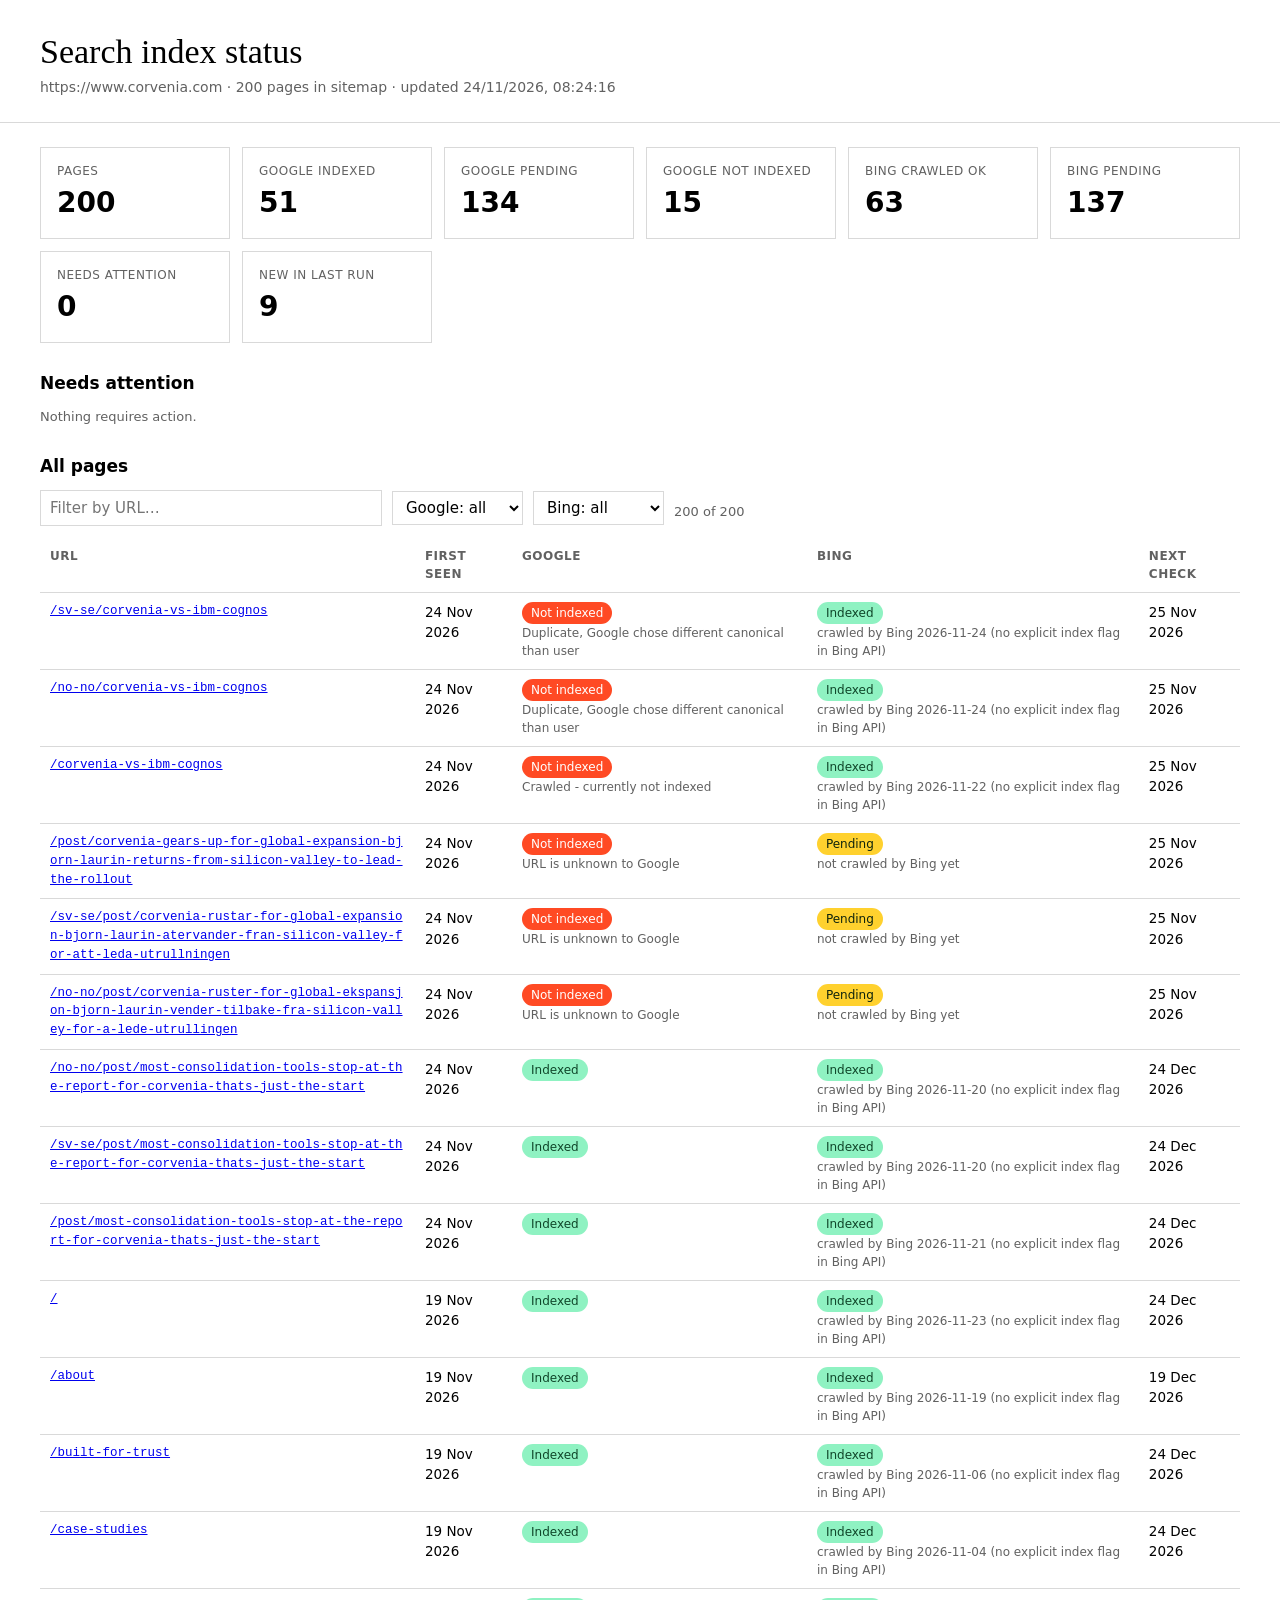
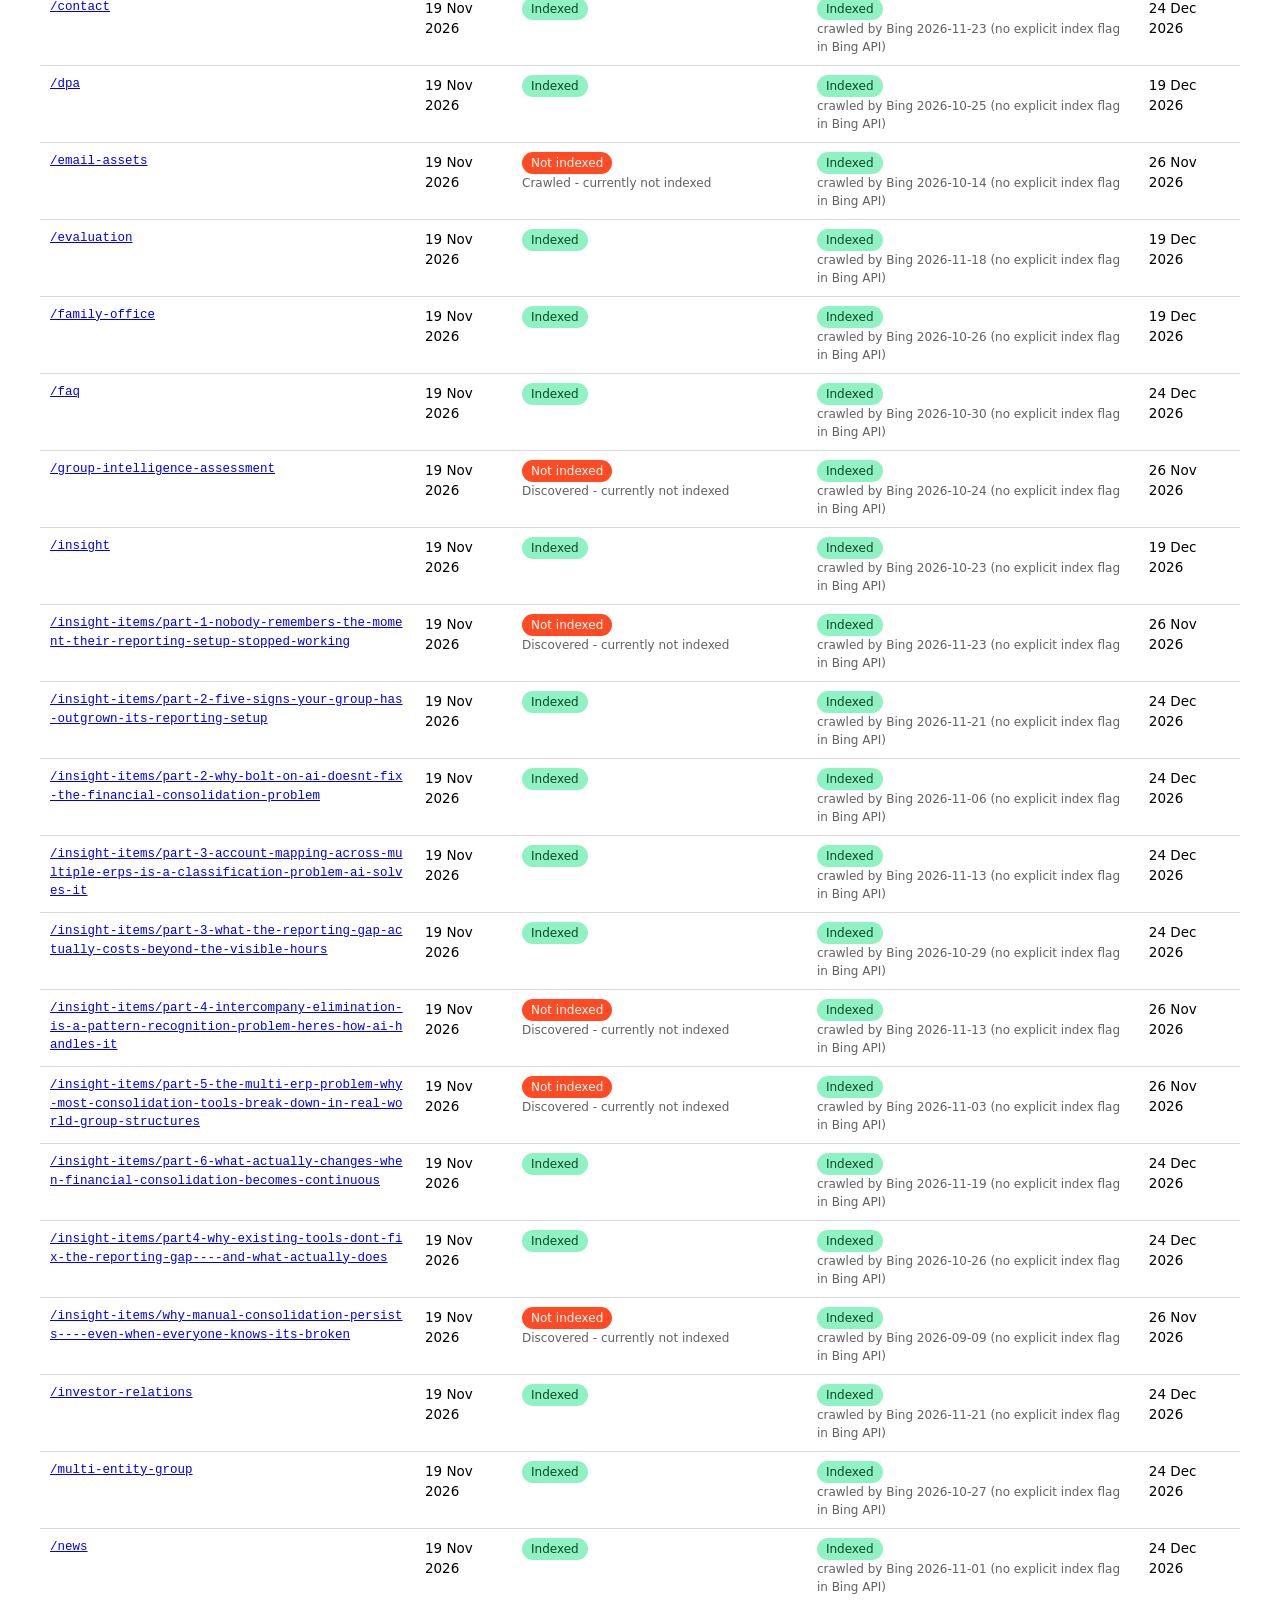
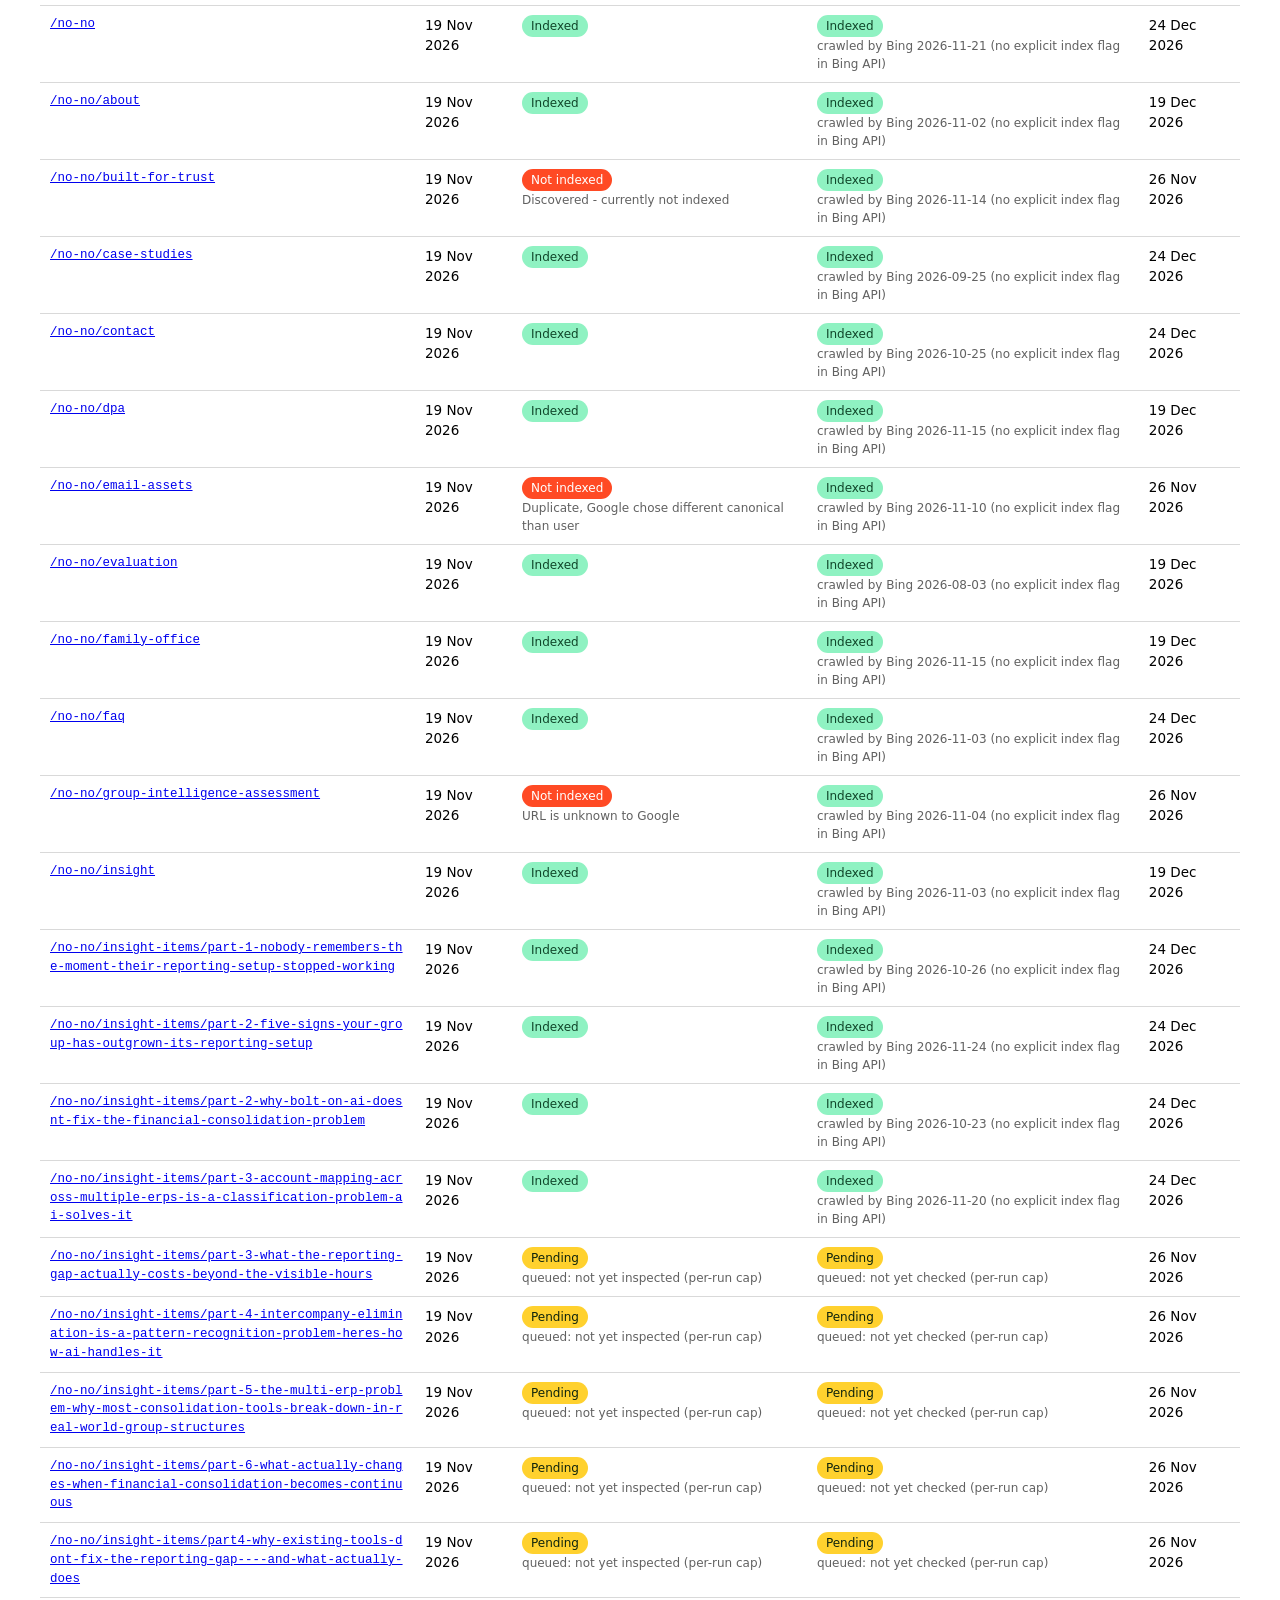
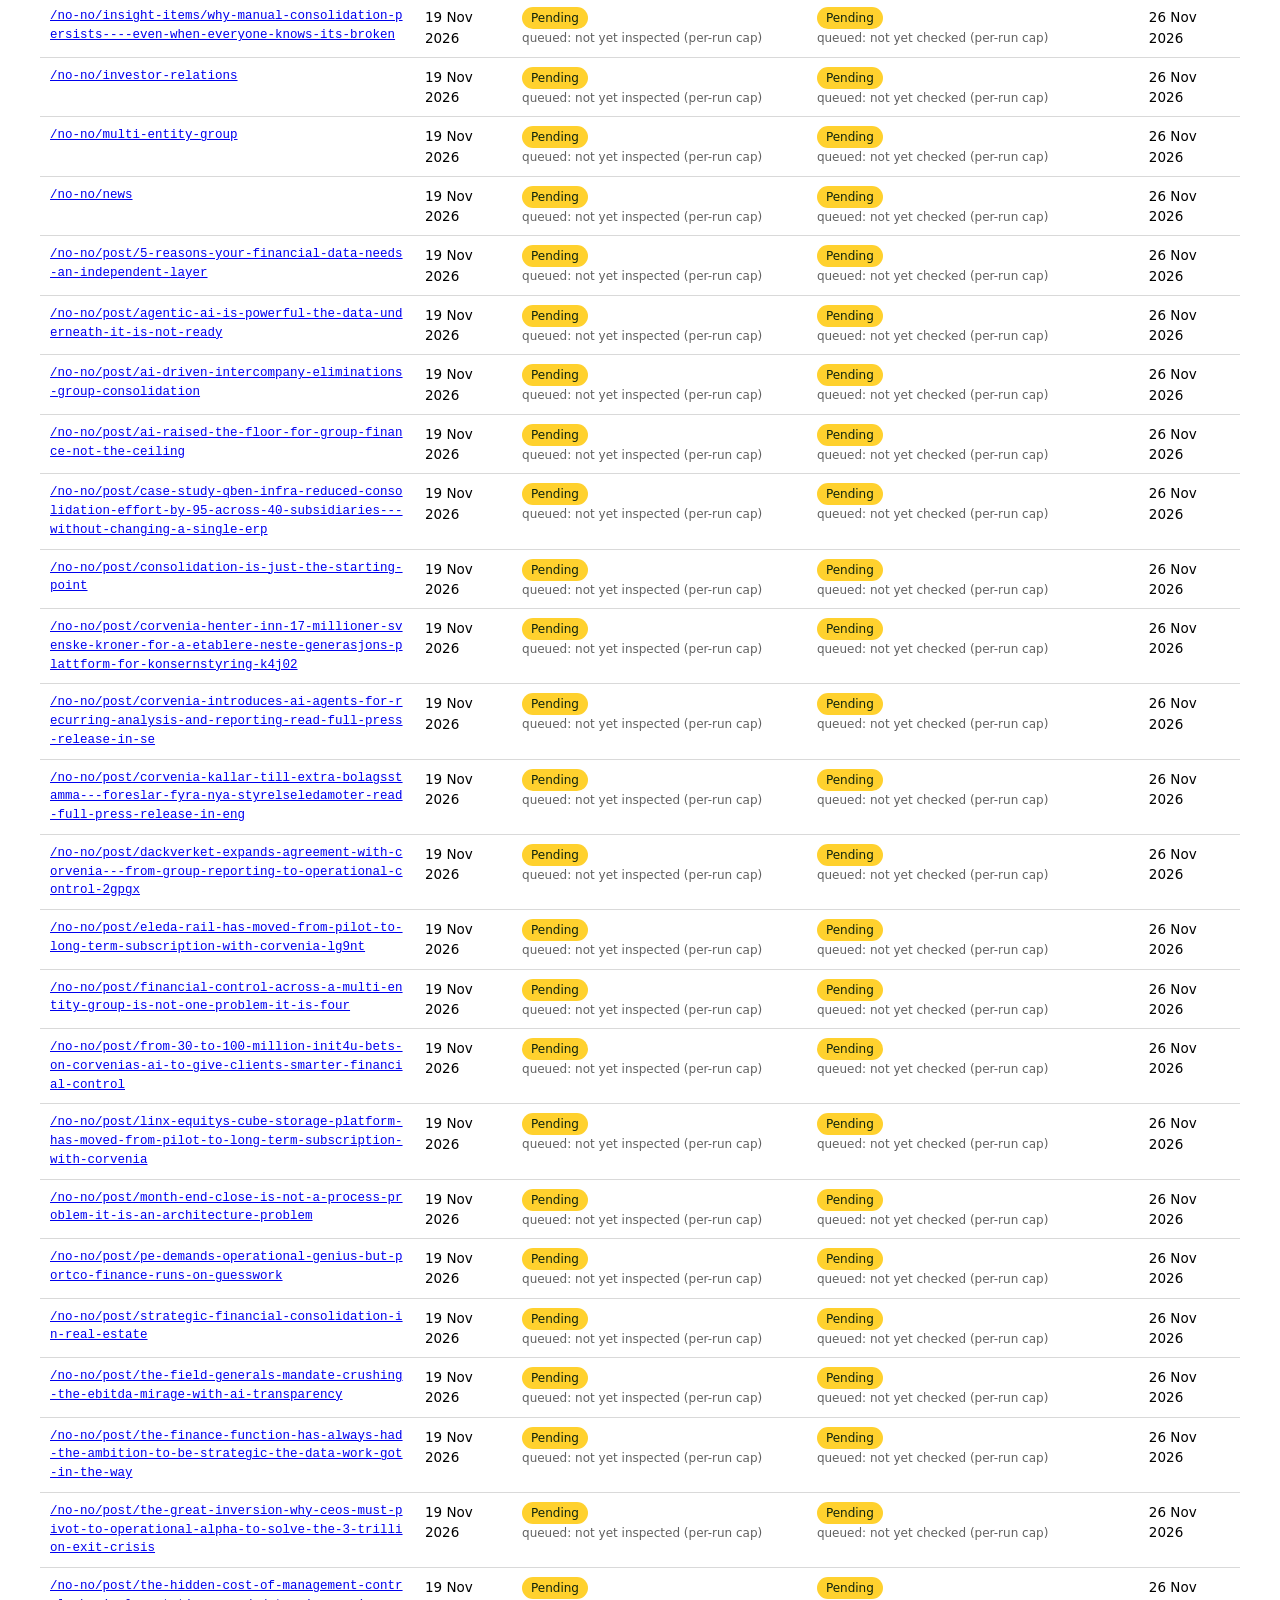
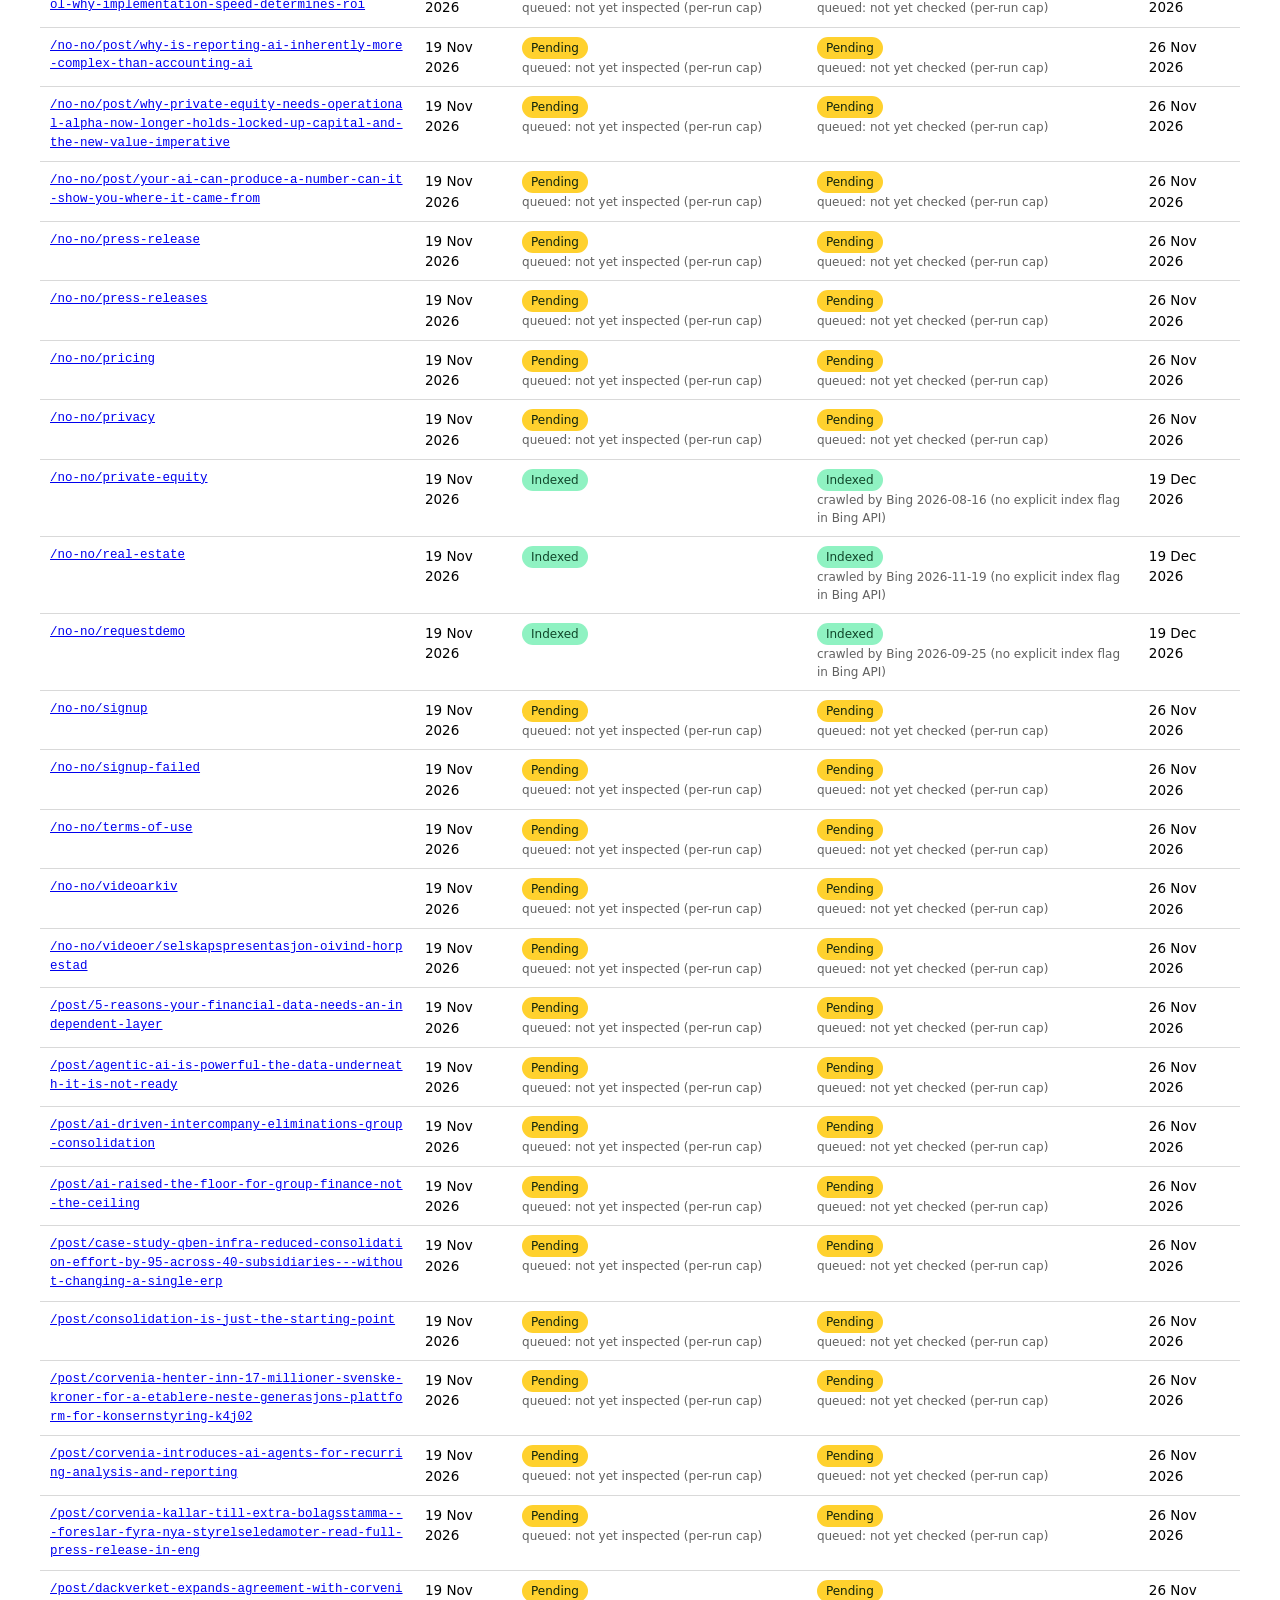
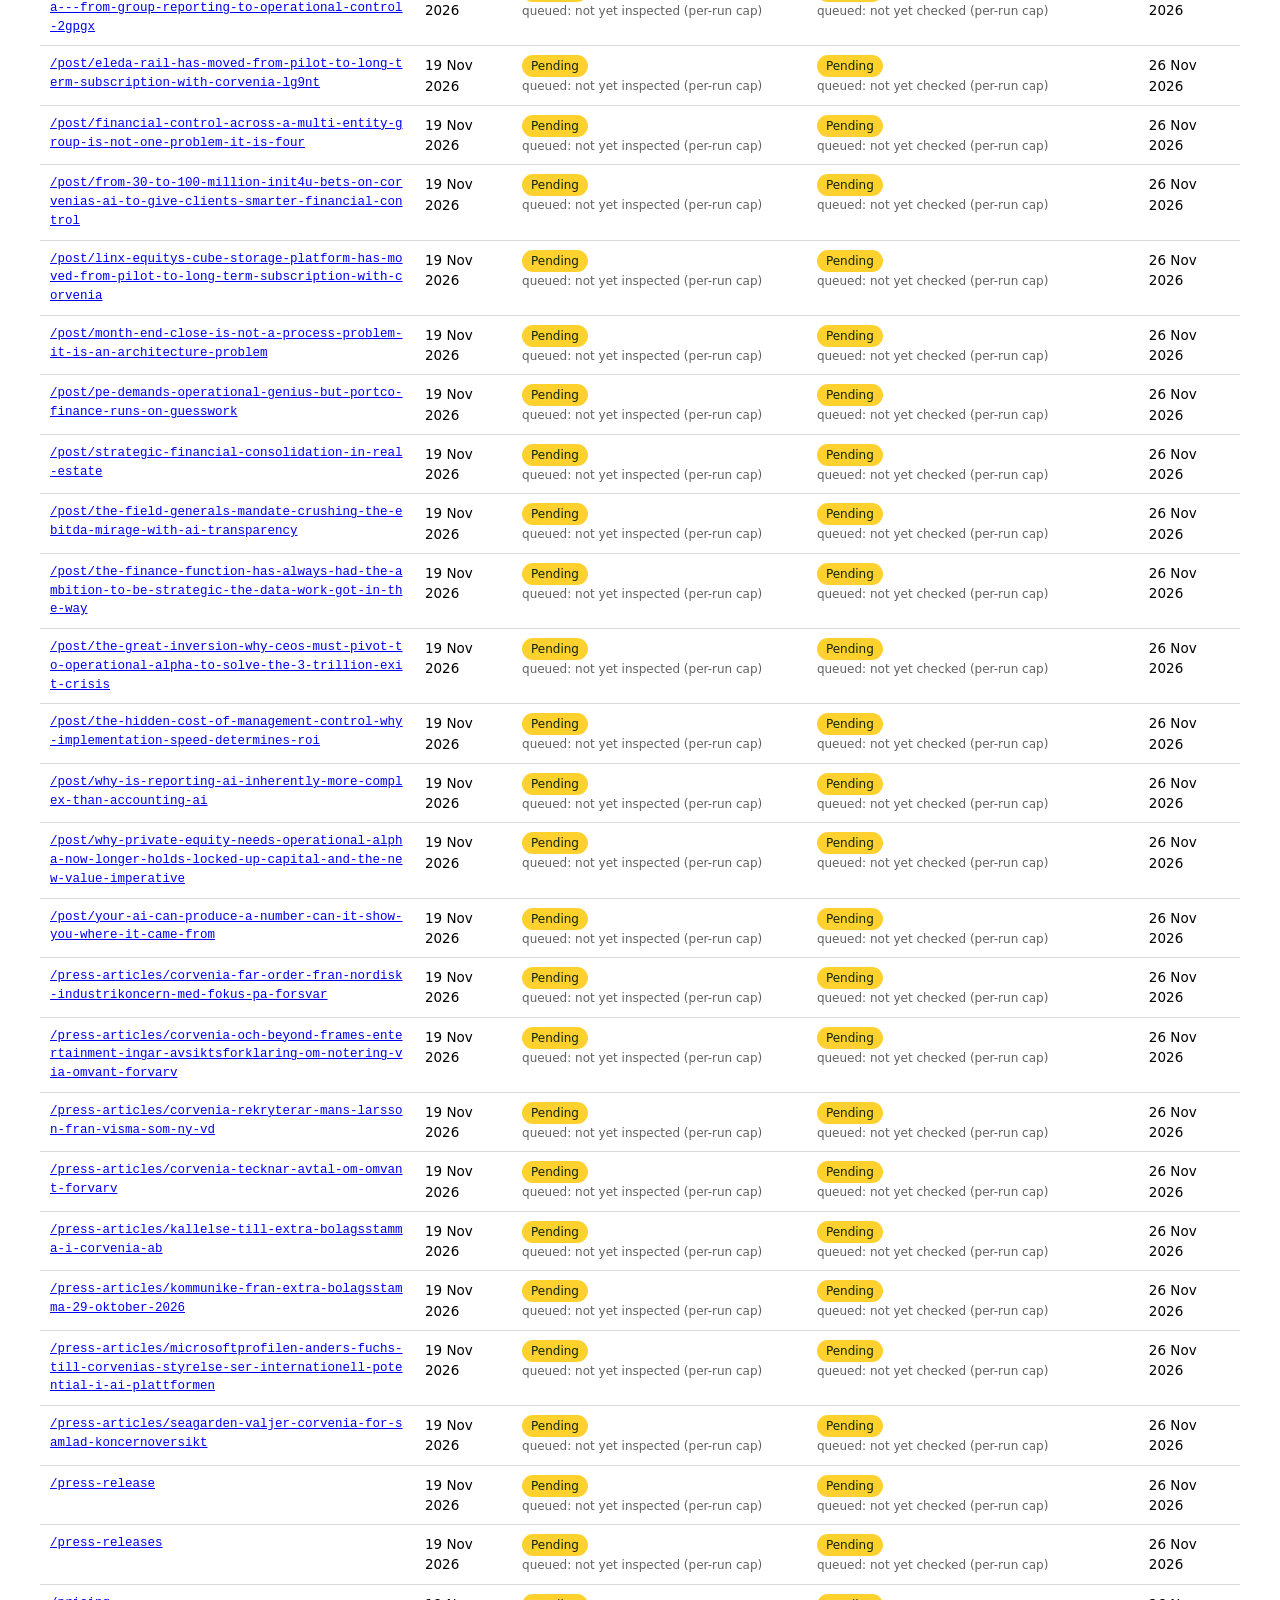
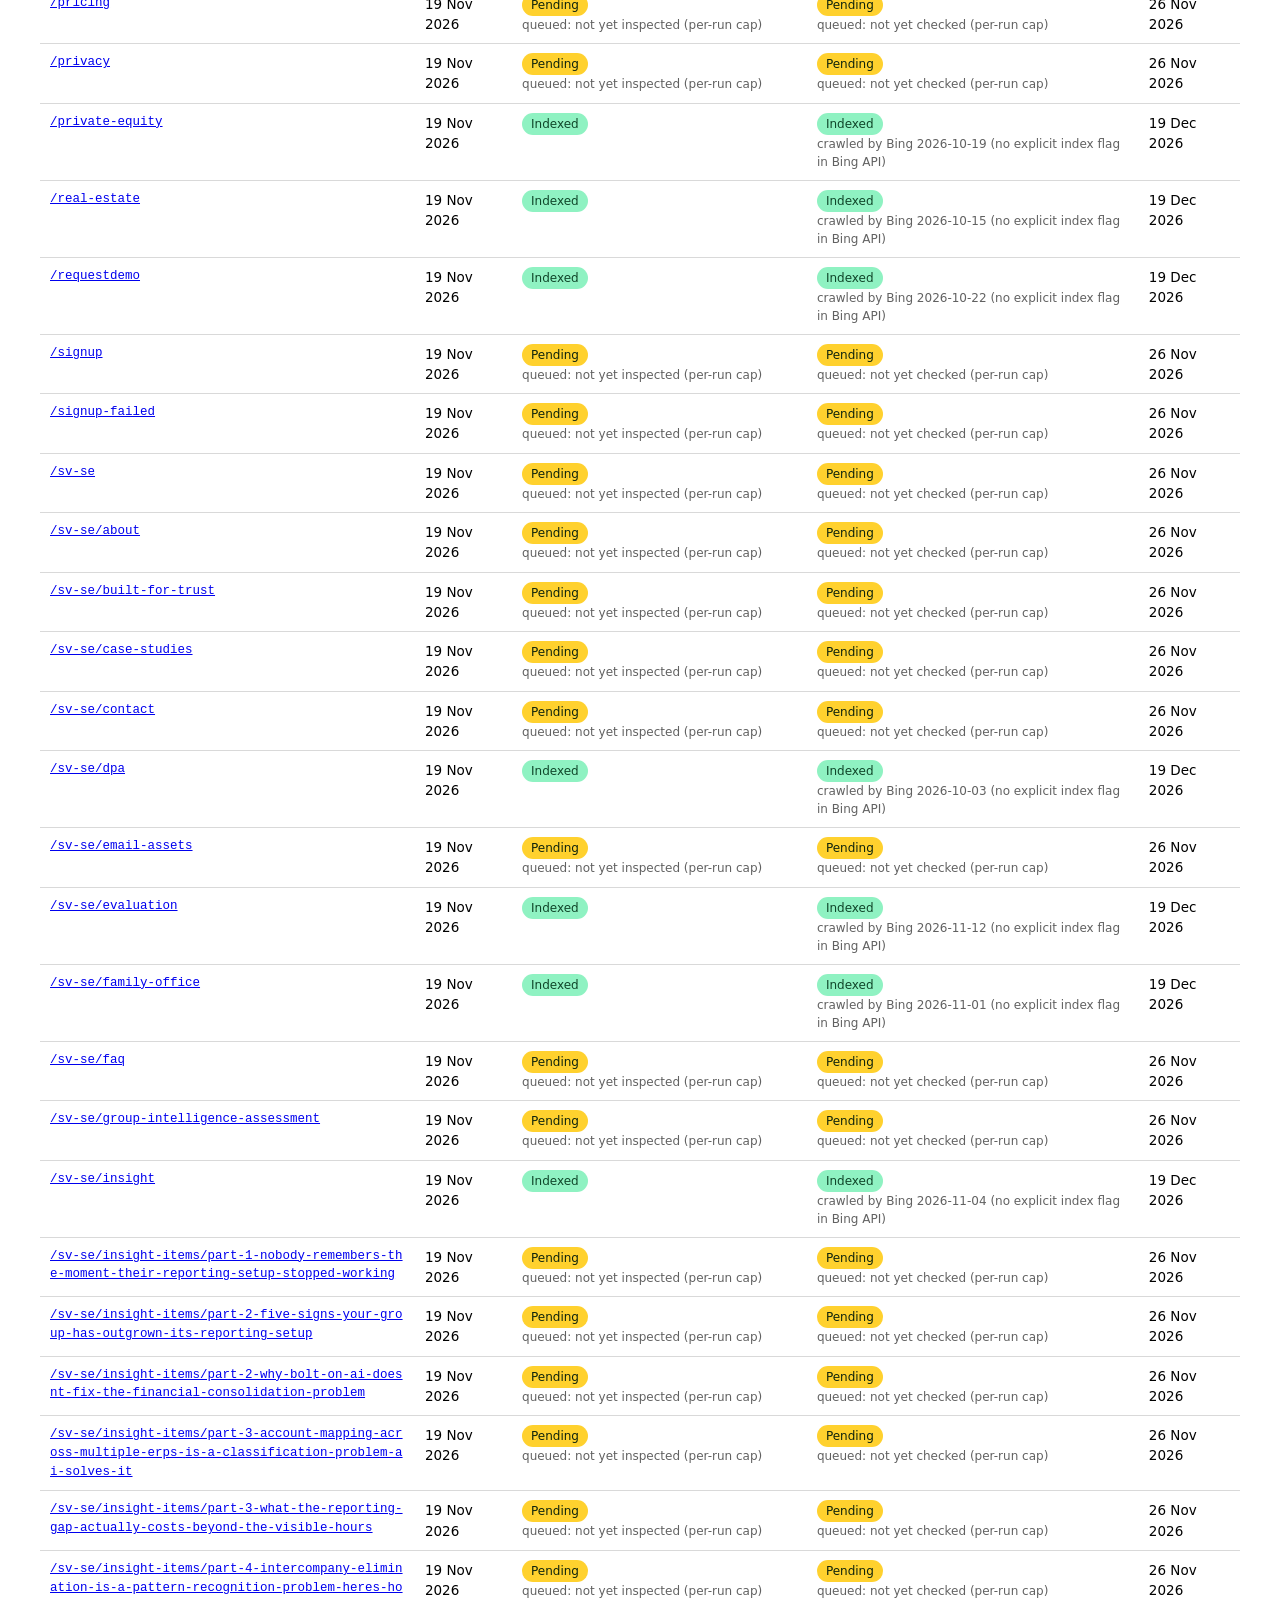
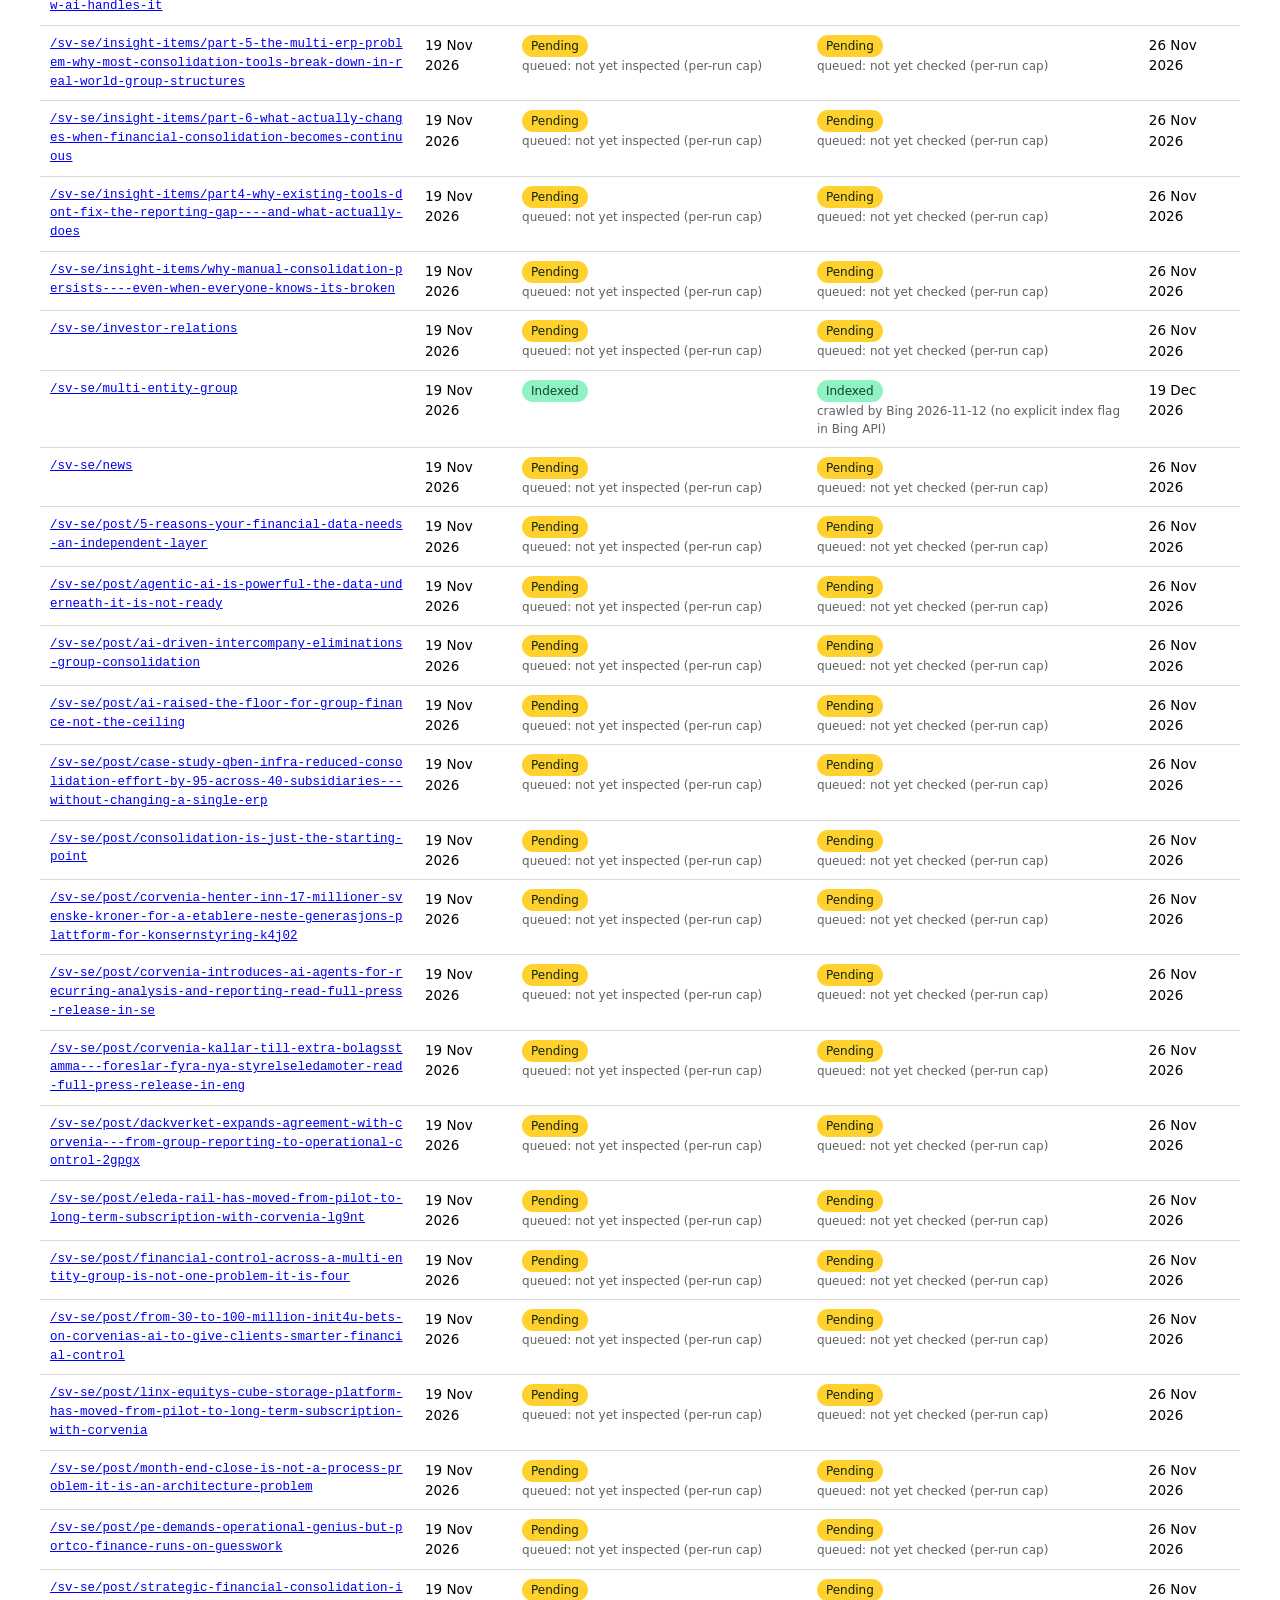
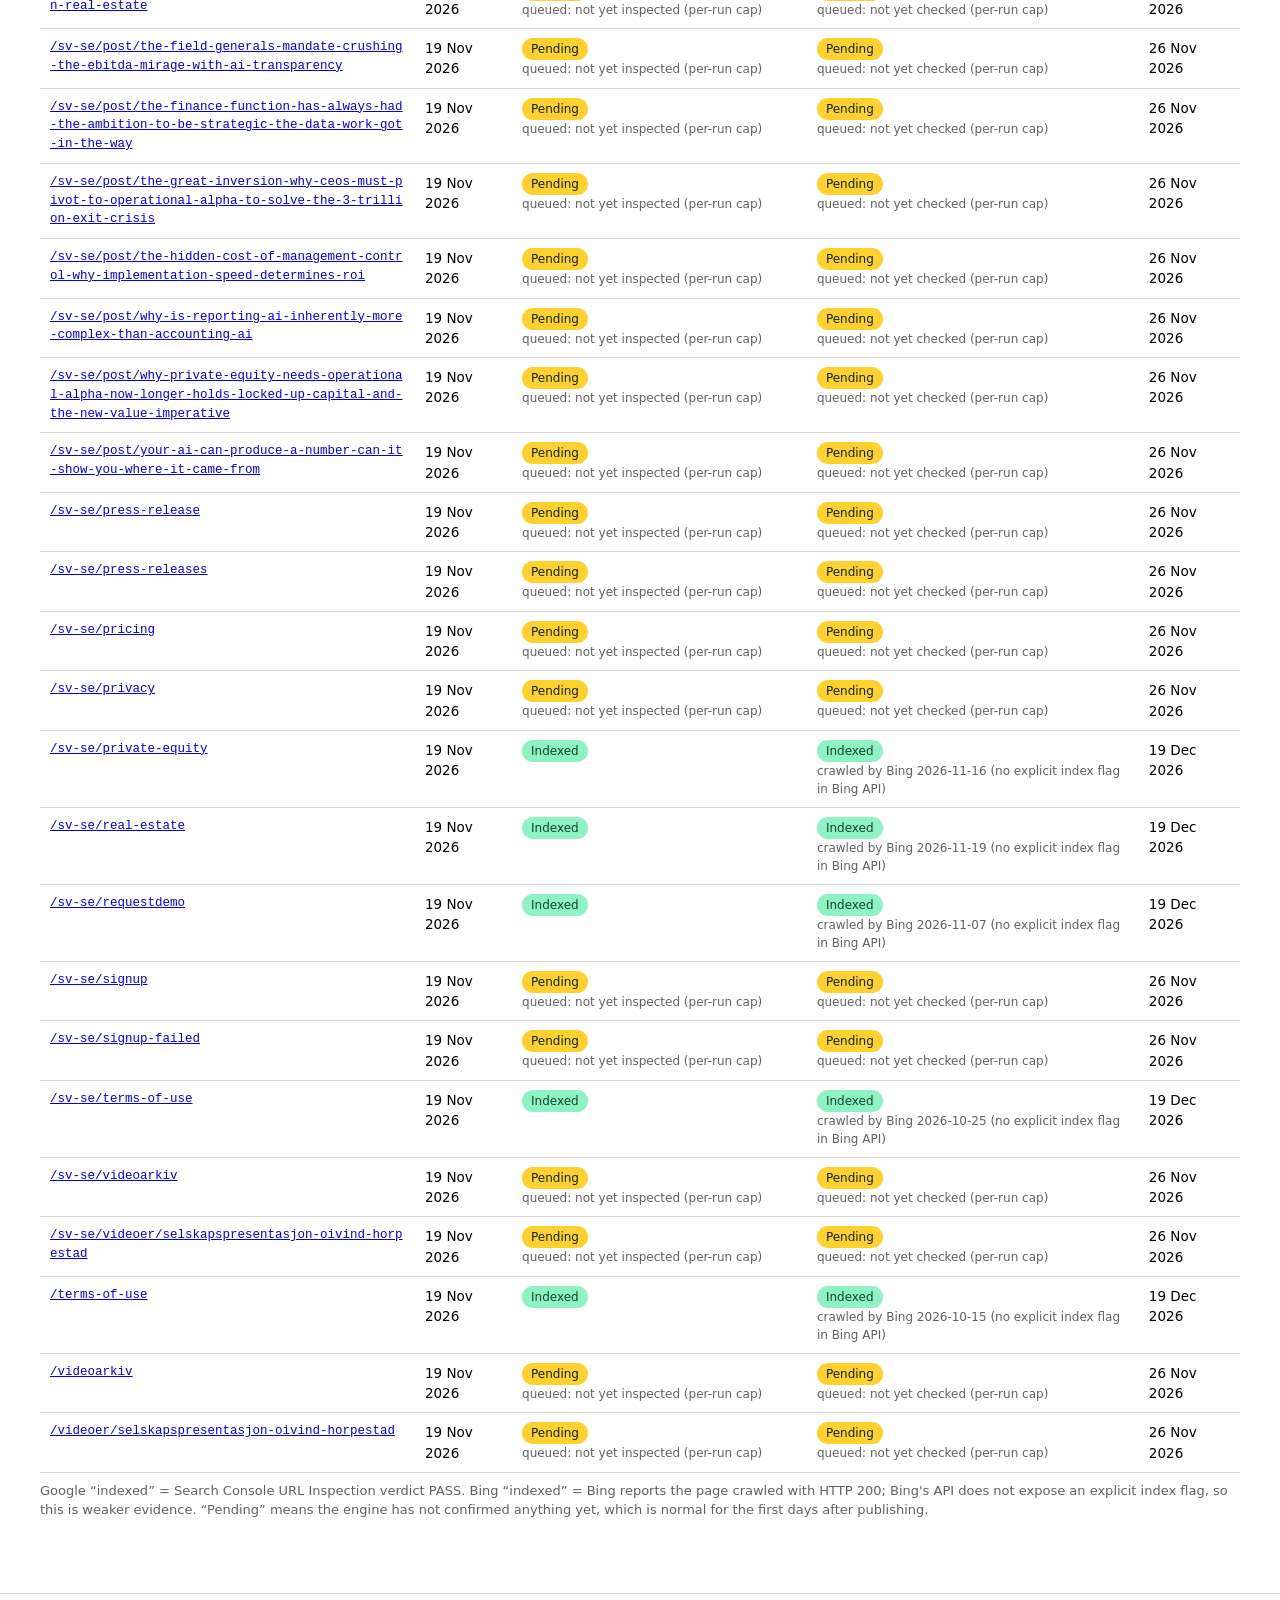
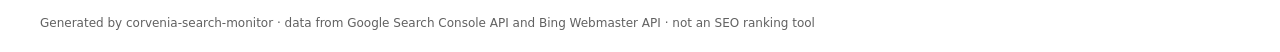
==== commit d3364900: "Index status 2026-11-24" ====
--- a/docs/index.html
+++ b/docs/index.html
@@ -71,7 +71,7 @@
 <footer>Generated by corvenia-search-monitor · data from Google Search Console API and Bing Webmaster API · not an SEO ranking tool</footer>
 
 <script>
-const STATUS = {"generated_at": "2026-11-20T08:24:40+00:00", "site": "https://www.corvenia.com", "total_urls": 191, "summary": {"google": {"indexed": 38, "pending": 151, "not_indexed": 1, "check_failed": 1}, "bing": {"indexed": 40, "pending": 151}}, "alerts": [], "last_run": {"started": "2026-11-20T08:24:40+00:00", "discovered": 191, "new": 0, "changed": 0, "removed": 0, "checked": 0, "google_calls": 0, "bing_calls": 0, "bing_submitted": 0, "errors": [], "finished": "2026-11-20T08:24:40+00:00"}, "integrations": {"google": true, "bing": true}, "urls": [{"url": "https://www.corvenia.com", "first_seen": "2026-11-19T22:11:26+00:00", "last_change": "2026-11-19T22:11:26+00:00", "next_check": "2026-12-19T22:11:26+00:00", "precheck": {"ok": true, "problem": null}, "google": {"checked_at": "2026-11-19T22:11:26+00:00", "coverage": "Submitted and indexed", "detail": null, "google_canonical": "https://www.corvenia.com", "indexing_state": "INDEXING_ALLOWED", "last_crawl": "2026-11-16T10:09:43Z", "robots": "ALLOWED", "status": "indexed", "verdict": "PASS"}, "bing": {"checked_at": "2026-11-19T22:11:26+00:00", "detail": "crawled by Bing 2026-11-19 (no explicit index flag in Bing API)", "http_status": null, "last_crawled": "2026-11-19T14:16:26+00:00", "status": "indexed", "submitted_at": "2026-11-19T22:11:26+00:00"}}, {"url": "https://www.corvenia.com/about", "first_seen": "2026-11-19T22:11:26+00:00", "last_change": "2026-11-19T22:11:26+00:00", "next_check": "2026-12-19T22:11:26+00:00", "precheck": {"ok": true, "problem": null}, "google": {"checked_at": "2026-11-19T22:11:26+00:00", "coverage": "Submitted and indexed", "detail": null, "google_canonical": "https://www.corvenia.com/about", "indexing_state": "INDEXING_ALLOWED", "last_crawl": "2026-11-16T06:24:46Z", "robots": "ALLOWED", "status": "indexed", "verdict": "PASS"}, "bing": {"checked_at": "2026-11-19T22:11:26+00:00", "detail": "crawled by Bing 2026-11-19 (no explicit index flag in Bing API)", "http_status": null, "last_crawled": "2026-11-19T10:58:46+00:00", "status": "indexed", "submitted_at": "2026-11-19T22:11:26+00:00"}}, {"url": "https://www.corvenia.com/built-for-trust", "first_seen": "2026-11-19T22:11:26+00:00", "last_change": "2026-11-19T22:11:26+00:00", "next_check": "2026-11-20T22:11:26+00:00", "precheck": {"ok": true, "problem": null}, "google": {"checked_at": "2026-11-19T22:11:26+00:00", "coverage": null, "detail": "queued: not yet inspected (per-run cap)", "google_canonical": null, "indexing_state": null, "last_crawl": null, "robots": null, "status": "pending", "verdict": null}, "bing": {"checked_at": "2026-11-19T22:11:26+00:00", "detail": "queued: not yet checked (per-run cap)", "http_status": null, "last_crawled": null, "status": "pending", "submitted_at": "2026-11-19T22:11:26+00:00"}}, {"url": "https://www.corvenia.com/case-studies", "first_seen": "2026-11-19T22:11:26+00:00", "last_change": "2026-11-19T22:11:26+00:00", "next_check": "2026-11-20T22:11:26+00:00", "precheck": {"ok": true, "problem": null}, "google": {"checked_at": "2026-11-19T22:11:26+00:00", "coverage": null, "detail": "queued: not yet inspected (per-run cap)", "google_canonical": null, "indexing_state": null, "last_crawl": null, "robots": null, "status": "pending", "verdict": null}, "bing": {"checked_at": "2026-11-19T22:11:26+00:00", "detail": "queued: not yet checked (per-run cap)", "http_status": null, "last_crawled": null, "status": "pending", "submitted_at": "2026-11-19T22:11:26+00:00"}}, {"url": "https://www.corvenia.com/contact", "first_seen": "2026-11-19T22:11:26+00:00", "last_change": "2026-11-19T22:11:26+00:00", "next_check": "2026-12-19T22:11:26+00:00", "precheck": {"ok": true, "problem": null}, "google": {"checked_at": "2026-11-19T22:11:26+00:00", "coverage": "Submitted and indexed", "detail": null, "google_canonical": "https://www.corvenia.com/contact", "indexing_state": "INDEXING_ALLOWED", "last_crawl": "2026-11-10T21:10:13Z", "robots": "ALLOWED", "status": "indexed", "verdict": "PASS"}, "bing": {"checked_at": "2026-11-19T22:11:26+00:00", "detail": "crawled by Bing 2026-11-19 (no explicit index flag in Bing API)", "http_status": null, "last_crawled": "2026-11-19T03:35:33+00:00", "status": "indexed", "submitted_at": "2026-11-19T22:11:26+00:00"}}, {"url": "https://www.corvenia.com/dpa", "first_seen": "2026-11-19T22:11:26+00:00", "last_change": "2026-11-19T22:11:26+00:00", "next_check": "2026-12-19T22:11:26+00:00", "precheck": {"ok": true, "problem": null}, "google": {"checked_at": "2026-11-19T22:11:26+00:00", "coverage": "Submitted and indexed", "detail": null, "google_canonical": "https://www.corvenia.com/dpa", "indexing_state": "INDEXING_ALLOWED", "last_crawl": "2026-10-23T21:01:44Z", "robots": "ALLOWED", "status": "indexed", "verdict": "PASS"}, "bing": {"checked_at": "2026-11-19T22:11:26+00:00", "detail": "crawled by Bing 2026-10-25 (no explicit index flag in Bing API)", "http_status": null, "last_crawled": "2026-10-25T19:55:46+00:00", "status": "indexed", "submitted_at": "2026-11-19T22:11:26+00:00"}}, {"url": "https://www.corvenia.com/email-assets", "first_seen": "2026-11-19T22:11:26+00:00", "last_change": "2026-11-19T22:11:26+00:00", "next_check": "2026-11-20T22:11:26+00:00", "precheck": {"ok": true, "problem": null}, "google": {"checked_at": "2026-11-19T22:11:26+00:00", "coverage": null, "detail": "queued: not yet inspected (per-run cap)", "google_canonical": null, "indexing_state": null, "last_crawl": null, "robots": null, "status": "pending", "verdict": null}, "bing": {"checked_at": "2026-11-19T22:11:26+00:00", "detail": "queued: not yet checked (per-run cap)", "http_status": null, "last_crawled": null, "status": "pending", "submitted_at": "2026-11-19T22:11:26+00:00"}}, {"url": "https://www.corvenia.com/evaluation", "first_seen": "2026-11-19T22:11:26+00:00", "last_change": "2026-11-19T22:11:26+00:00", "next_check": "2026-12-19T22:11:26+00:00", "precheck": {"ok": true, "problem": null}, "google": {"checked_at": "2026-11-19T22:11:26+00:00", "coverage": "Submitted and indexed", "detail": null, "google_canonical": "https://www.corvenia.com/evaluation", "indexing_state": "INDEXING_ALLOWED", "last_crawl": "2026-10-12T21:00:27Z", "robots": "ALLOWED", "status": "indexed", "verdict": "PASS"}, "bing": {"checked_at": "2026-11-19T22:11:26+00:00", "detail": "crawled by Bing 2026-11-18 (no explicit index flag in Bing API)", "http_status": null, "last_crawled": "2026-11-18T01:34:27+00:00", "status": "indexed", "submitted_at": "2026-11-19T22:11:26+00:00"}}, {"url": "https://www.corvenia.com/family-office", "first_seen": "2026-11-19T22:11:26+00:00", "last_change": "2026-11-19T22:11:26+00:00", "next_check": "2026-12-19T22:11:26+00:00", "precheck": {"ok": true, "problem": null}, "google": {"checked_at": "2026-11-19T22:11:26+00:00", "coverage": "Submitted and indexed", "detail": null, "google_canonical": "https://www.corvenia.com/family-office", "indexing_state": "INDEXING_ALLOWED", "last_crawl": "2026-11-11T10:04:25Z", "robots": "ALLOWED", "status": "indexed", "verdict": "PASS"}, "bing": {"checked_at": "2026-11-19T22:11:26+00:00", "detail": "crawled by Bing 2026-10-26 (no explicit index flag in Bing API)", "http_status": null, "last_crawled": "2026-10-26T23:11:37+00:00", "status": "indexed", "submitted_at": "2026-11-19T22:11:26+00:00"}}, {"url": "https://www.corvenia.com/faq", "first_seen": "2026-11-19T22:11:26+00:00", "last_change": "2026-11-19T22:11:26+00:00", "next_check": "2026-12-19T22:11:26+00:00", "precheck": {"ok": true, "problem": null}, "google": {"checked_at": "2026-11-19T22:11:26+00:00", "coverage": "Submitted and indexed", "detail": null, "google_canonical": "https://www.corvenia.com/faq", "indexing_state": "INDEXING_ALLOWED", "last_crawl": "2026-11-04T19:52:28Z", "robots": "ALLOWED", "status": "indexed", "verdict": "PASS"}, "bing": {"checked_at": "2026-11-19T22:11:26+00:00", "detail": "crawled by Bing 2026-10-30 (no explicit index flag in Bing API)", "http_status": null, "last_crawled": "2026-10-30T08:34:10+00:00", "status": "indexed", "submitted_at": "2026-11-19T22:11:26+00:00"}}, {"url": "https://www.corvenia.com/group-intelligence-assessment", "first_seen": "2026-11-19T22:11:26+00:00", "last_change": "2026-11-19T22:11:26+00:00", "next_check": "2026-11-20T22:11:26+00:00", "precheck": {"ok": true, "problem": null}, "google": {"checked_at": "2026-11-19T22:11:26+00:00", "coverage": null, "detail": "queued: not yet inspected (per-run cap)", "google_canonical": null, "indexing_state": null, "last_crawl": null, "robots": null, "status": "pending", "verdict": null}, "bing": {"checked_at": "2026-11-19T22:11:26+00:00", "detail": "queued: not yet checked (per-run cap)", "http_status": null, "last_crawled": null, "status": "pending", "submitted_at": "2026-11-19T22:11:26+00:00"}}, {"url": "https://www.corvenia.com/insight", "first_seen": "2026-11-19T22:11:26+00:00", "last_change": "2026-11-19T22:11:26+00:00", "next_check": "2026-12-19T22:11:26+00:00", "precheck": {"ok": true, "problem": null}, "google": {"checked_at": "2026-11-19T22:11:26+00:00", "coverage": "Submitted and indexed", "detail": null, "google_canonical": "https://www.corvenia.com/insight", "indexing_state": "INDEXING_ALLOWED", "last_crawl": "2026-10-24T21:32:02Z", "robots": "ALLOWED", "status": "indexed", "verdict": "PASS"}, "bing": {"checked_at": "2026-11-19T22:11:26+00:00", "detail": "crawled by Bing 2026-10-23 (no explicit index flag in Bing API)", "http_status": null, "last_crawled": "2026-10-23T12:27:51+00:00", "status": "indexed", "submitted_at": "2026-11-19T22:11:26+00:00"}}, {"url": "https://www.corvenia.com/insight-items/part-1-nobody-remembers-the-moment-their-reporting-setup-stopped-working", "first_seen": "2026-11-19T22:11:26+00:00", "last_change": "2026-11-19T22:11:26+00:00", "next_check": "2026-11-20T22:11:26+00:00", "precheck": {"ok": true, "problem": null}, "google": {"checked_at": "2026-11-19T22:11:26+00:00", "coverage": null, "detail": "queued: not yet inspected (per-run cap)", "google_canonical": null, "indexing_state": null, "last_crawl": null, "robots": null, "status": "pending", "verdict": null}, "bing": {"checked_at": "2026-11-19T22:11:26+00:00", "detail": "queued: not yet checked (per-run cap)", "http_status": null, "last_crawled": null, "status": "pending", "submitted_at": "2026-11-19T22:11:26+00:00"}}, {"url": "https://www.corvenia.com/insight-items/part-2-five-signs-your-group-has-outgrown-its-reporting-setup", "first_seen": "2026-11-19T22:11:26+00:00", "last_change": "2026-11-19T22:11:26+00:00", "next_check": "2026-11-20T22:11:26+00:00", "precheck": {"ok": true, "problem": null}, "google": {"checked_at": "2026-11-19T22:11:26+00:00", "coverage": null, "detail": "queued: not yet inspected (per-run cap)", "google_canonical": null, "indexing_state": null, "last_crawl": null, "robots": null, "status": "pending", "verdict": null}, "bing": {"checked_at": "2026-11-19T22:11:26+00:00", "detail": "queued: not yet checked (per-run cap)", "http_status": null, "last_crawled": null, "status": "pending", "submitted_at": "2026-11-19T22:11:26+00:00"}}, {"url": "https://www.corvenia.com/insight-items/part-2-why-bolt-on-ai-doesnt-fix-the-financial-consolidation-problem", "first_seen": "2026-11-19T22:11:26+00:00", "last_change": "2026-11-19T22:11:26+00:00", "next_check": "2026-11-20T22:11:26+00:00", "precheck": {"ok": true, "problem": null}, "google": {"checked_at": "2026-11-19T22:11:26+00:00", "coverage": null, "detail": "queued: not yet inspected (per-run cap)", "google_canonical": null, "indexing_state": null, "last_crawl": null, "robots": null, "status": "pending", "verdict": null}, "bing": {"checked_at": "2026-11-19T22:11:26+00:00", "detail": "queued: not yet checked (per-run cap)", "http_status": null, "last_crawled": null, "status": "pending", "submitted_at": "2026-11-19T22:11:26+00:00"}}, {"url": "https://www.corvenia.com/insight-items/part-3-account-mapping-across-multiple-erps-is-a-classification-problem-ai-solves-it", "first_seen": "2026-11-19T22:11:26+00:00", "last_change": "2026-11-19T22:11:26+00:00", "next_check": "2026-11-20T22:11:26+00:00", "precheck": {"ok": true, "problem": null}, "google": {"checked_at": "2026-11-19T22:11:26+00:00", "coverage": null, "detail": "queued: not yet inspected (per-run cap)", "google_canonical": null, "indexing_state": null, "last_crawl": null, "robots": null, "status": "pending", "verdict": null}, "bing": {"checked_at": "2026-11-19T22:11:26+00:00", "detail": "queued: not yet checked (per-run cap)", "http_status": null, "last_crawled": null, "status": "pending", "submitted_at": "2026-11-19T22:11:26+00:00"}}, {"url": "https://www.corvenia.com/insight-items/part-3-what-the-reporting-gap-actually-costs-beyond-the-visible-hours", "first_seen": "2026-11-19T22:11:26+00:00", "last_change": "2026-11-19T22:11:26+00:00", "next_check": "2026-11-20T22:11:26+00:00", "precheck": {"ok": true, "problem": null}, "google": {"checked_at": "2026-11-19T22:11:26+00:00", "coverage": null, "detail": "queued: not yet inspected (per-run cap)", "google_canonical": null, "indexing_state": null, "last_crawl": null, "robots": null, "status": "pending", "verdict": null}, "bing": {"checked_at": "2026-11-19T22:11:26+00:00", "detail": "queued: not yet checked (per-run cap)", "http_status": null, "last_crawled": null, "status": "pending", "submitted_at": "2026-11-19T22:11:26+00:00"}}, {"url": "https://www.corvenia.com/insight-items/part-4-intercompany-elimination-is-a-pattern-recognition-problem-heres-how-ai-handles-it", "first_seen": "2026-11-19T22:11:26+00:00", "last_change": "2026-11-19T22:11:26+00:00", "next_check": "2026-11-20T22:11:26+00:00", "precheck": {"ok": true, "problem": null}, "google": {"checked_at": "2026-11-19T22:11:26+00:00", "coverage": null, "detail": "queued: not yet inspected (per-run cap)", "google_canonical": null, "indexing_state": null, "last_crawl": null, "robots": null, "status": "pending", "verdict": null}, "bing": {"checked_at": "2026-11-19T22:11:26+00:00", "detail": "queued: not yet checked (per-run cap)", "http_status": null, "last_crawled": null, "status": "pending", "submitted_at": "2026-11-19T22:11:26+00:00"}}, {"url": "https://www.corvenia.com/insight-items/part-5-the-multi-erp-problem-why-most-consolidation-tools-break-down-in-real-world-group-structures", "first_seen": "2026-11-19T22:11:26+00:00", "last_change": "2026-11-19T22:11:26+00:00", "next_check": "2026-11-20T22:11:26+00:00", "precheck": {"ok": true, "problem": null}, "google": {"checked_at": "2026-11-19T22:11:26+00:00", "coverage": null, "detail": "queued: not yet inspected (per-run cap)", "google_canonical": null, "indexing_state": null, "last_crawl": null, "robots": null, "status": "pending", "verdict": null}, "bing": {"checked_at": "2026-11-19T22:11:26+00:00", "detail": "queued: not yet checked (per-run cap)", "http_status": null, "last_crawled": null, "status": "pending", "submitted_at": "2026-11-19T22:11:26+00:00"}}, {"url": "https://www.corvenia.com/insight-items/part-6-what-actually-changes-when-financial-consolidation-becomes-continuous", "first_seen": "2026-11-19T22:11:26+00:00", "last_change": "2026-11-19T22:11:26+00:00", "next_check": "2026-11-20T22:11:26+00:00", "precheck": {"ok": true, "problem": null}, "google": {"checked_at": "2026-11-19T22:11:26+00:00", "coverage": null, "detail": "queued: not yet inspected (per-run cap)", "google_canonical": null, "indexing_state": null, "last_crawl": null, "robots": null, "status": "pending", "verdict": null}, "bing": {"checked_at": "2026-11-19T22:11:26+00:00", "detail": "queued: not yet checked (per-run cap)", "http_status": null, "last_crawled": null, "status": "pending", "submitted_at": "2026-11-19T22:11:26+00:00"}}, {"url": "https://www.corvenia.com/insight-items/part4-why-existing-tools-dont-fix-the-reporting-gap----and-what-actually-does", "first_seen": "2026-11-19T22:11:26+00:00", "last_change": "2026-11-19T22:11:26+00:00", "next_check": "2026-11-20T22:11:26+00:00", "precheck": {"ok": true, "problem": null}, "google": {"checked_at": "2026-11-19T22:11:26+00:00", "coverage": null, "detail": "queued: not yet inspected (per-run cap)", "google_canonical": null, "indexing_state": null, "last_crawl": null, "robots": null, "status": "pending", "verdict": null}, "bing": {"checked_at": "2026-11-19T22:11:26+00:00", "detail": "queued: not yet checked (per-run cap)", "http_status": null, "last_crawled": null, "status": "pending", "submitted_at": "2026-11-19T22:11:26+00:00"}}, {"url": "https://www.corvenia.com/insight-items/why-manual-consolidation-persists----even-when-everyone-knows-its-broken", "first_seen": "2026-11-19T22:11:26+00:00", "last_change": "2026-11-19T22:11:26+00:00", "next_check": "2026-11-20T22:11:26+00:00", "precheck": {"ok": true, "problem": null}, "google": {"checked_at": "2026-11-19T22:11:26+00:00", "coverage": null, "detail": "queued: not yet inspected (per-run cap)", "google_canonical": null, "indexing_state": null, "last_crawl": null, "robots": null, "status": "pending", "verdict": null}, "bing": {"checked_at": "2026-11-19T22:11:26+00:00", "detail": "queued: not yet checked (per-run cap)", "http_status": null, "last_crawled": null, "status": "pending", "submitted_at": "2026-11-19T22:11:26+00:00"}}, {"url": "https://www.corvenia.com/investor-relations", "first_seen": "2026-11-19T22:11:26+00:00", "last_change": "2026-11-19T22:11:26+00:00", "next_check": "2026-11-20T22:11:26+00:00", "precheck": {"ok": true, "problem": null}, "google": {"checked_at": "2026-11-19T22:11:26+00:00", "coverage": null, "detail": "queued: not yet inspected (per-run cap)", "google_canonical": null, "indexing_state": null, "last_crawl": null, "robots": null, "status": "pending", "verdict": null}, "bing": {"checked_at": "2026-11-19T22:11:26+00:00", "detail": "queued: not yet checked (per-run cap)", "http_status": null, "last_crawled": null, "status": "pending", "submitted_at": "2026-11-19T22:11:26+00:00"}}, {"url": "https://www.corvenia.com/multi-entity-group", "first_seen": "2026-11-19T22:11:26+00:00", "last_change": "2026-11-19T22:11:26+00:00", "next_check": "2026-11-20T22:11:26+00:00", "precheck": {"ok": true, "problem": null}, "google": {"checked_at": "2026-11-19T22:11:26+00:00", "coverage": null, "detail": "queued: not yet inspected (per-run cap)", "google_canonical": null, "indexing_state": null, "last_crawl": null, "robots": null, "status": "pending", "verdict": null}, "bing": {"checked_at": "2026-11-19T22:11:26+00:00", "detail": "queued: not yet checked (per-run cap)", "http_status": null, "last_crawled": null, "status": "pending", "submitted_at": "2026-11-19T22:11:26+00:00"}}, {"url": "https://www.corvenia.com/news", "first_seen": "2026-11-19T22:11:26+00:00", "last_change": "2026-11-19T22:11:26+00:00", "next_check": "2026-11-20T22:11:26+00:00", "precheck": {"ok": true, "problem": null}, "google": {"checked_at": "2026-11-19T22:11:26+00:00", "coverage": null, "detail": "queued: not yet inspected (per-run cap)", "google_canonical": null, "indexing_state": null, "last_crawl": null, "robots": null, "status": "pending", "verdict": null}, "bing": {"checked_at": "2026-11-19T22:11:26+00:00", "detail": "queued: not yet checked (per-run cap)", "http_status": null, "last_crawled": null, "status": "pending", "submitted_at": "2026-11-19T22:11:26+00:00"}}, {"url": "https://www.corvenia.com/no-no", "first_seen": "2026-11-19T22:11:26+00:00", "last_change": "2026-11-19T22:11:26+00:00", "next_check": "2026-12-19T22:11:26+00:00", "precheck": {"ok": true, "problem": null}, "google": {"checked_at": "2026-11-19T22:11:26+00:00", "coverage": "Submitted and indexed", "detail": null, "google_canonical": "https://www.corvenia.com/no-no", "indexing_state": "INDEXING_ALLOWED", "last_crawl": "2026-11-17T22:19:41Z", "robots": "ALLOWED", "status": "indexed", "verdict": "PASS"}, "bing": {"checked_at": "2026-11-19T22:11:26+00:00", "detail": "crawled by Bing 2026-11-19 (no explicit index flag in Bing API)", "http_status": null, "last_crawled": "2026-11-19T08:58:12+00:00", "status": "indexed", "submitted_at": "2026-11-19T22:11:26+00:00"}}, {"url": "https://www.corvenia.com/no-no/about", "first_seen": "2026-11-19T22:11:26+00:00", "last_change": "2026-11-19T22:11:26+00:00", "next_check": "2026-12-19T22:11:26+00:00", "precheck": {"ok": true, "problem": null}, "google": {"checked_at": "2026-11-19T22:11:26+00:00", "coverage": "Submitted and indexed", "detail": null, "google_canonical": "https://www.corvenia.com/no-no/about", "indexing_state": "INDEXING_ALLOWED", "last_crawl": "2026-11-16T03:54:51Z", "robots": "ALLOWED", "status": "indexed", "verdict": "PASS"}, "bing": {"checked_at": "2026-11-19T22:11:26+00:00", "detail": "crawled by Bing 2026-11-02 (no explicit index flag in Bing API)", "http_status": null, "last_crawled": "2026-11-02T12:14:45+00:00", "status": "indexed", "submitted_at": "2026-11-19T22:11:26+00:00"}}, {"url": "https://www.corvenia.com/no-no/built-for-trust", "first_seen": "2026-11-19T22:11:26+00:00", "last_change": "2026-11-19T22:11:26+00:00", "next_check": "2026-11-20T22:11:26+00:00", "precheck": {"ok": true, "problem": null}, "google": {"checked_at": "2026-11-19T22:11:26+00:00", "coverage": null, "detail": "queued: not yet inspected (per-run cap)", "google_canonical": null, "indexing_state": null, "last_crawl": null, "robots": null, "status": "pending", "verdict": null}, "bing": {"checked_at": "2026-11-19T22:11:26+00:00", "detail": "queued: not yet checked (per-run cap)", "http_status": null, "last_crawled": null, "status": "pending", "submitted_at": "2026-11-19T22:11:26+00:00"}}, {"url": "https://www.corvenia.com/no-no/case-studies", "first_seen": "2026-11-19T22:11:26+00:00", "last_change": "2026-11-19T22:11:26+00:00", "next_check": "2026-11-20T22:11:26+00:00", "precheck": {"ok": true, "problem": null}, "google": {"checked_at": "2026-11-19T22:11:26+00:00", "coverage": null, "detail": "queued: not yet inspected (per-run cap)", "google_canonical": null, "indexing_state": null, "last_crawl": null, "robots": null, "status": "pending", "verdict": null}, "bing": {"checked_at": "2026-11-19T22:11:26+00:00", "detail": "queued: not yet checked (per-run cap)", "http_status": null, "last_crawled": null, "status": "pending", "submitted_at": "2026-11-19T22:11:26+00:00"}}, {"url": "https://www.corvenia.com/no-no/contact", "first_seen": "2026-11-19T22:11:26+00:00", "last_change": "2026-11-19T22:11:26+00:00", "next_check": "2026-12-19T22:11:26+00:00", "precheck": {"ok": true, "problem": null}, "google": {"checked_at": "2026-11-19T22:11:26+00:00", "coverage": "Submitted and indexed", "detail": null, "google_canonical": "https://www.corvenia.com/no-no/contact", "indexing_state": "INDEXING_ALLOWED", "last_crawl": "2026-11-16T21:25:13Z", "robots": "ALLOWED", "status": "indexed", "verdict": "PASS"}, "bing": {"checked_at": "2026-11-19T22:11:26+00:00", "detail": "crawled by Bing 2026-10-25 (no explicit index flag in Bing API)", "http_status": null, "last_crawled": "2026-10-25T23:01:42+00:00", "status": "indexed", "submitted_at": "2026-11-19T22:11:26+00:00"}}, {"url": "https://www.corvenia.com/no-no/dpa", "first_seen": "2026-11-19T22:11:26+00:00", "last_change": "2026-11-19T22:11:26+00:00", "next_check": "2026-12-19T22:11:26+00:00", "precheck": {"ok": true, "problem": null}, "google": {"checked_at": "2026-11-19T22:11:26+00:00", "coverage": "Submitted and indexed", "detail": null, "google_canonical": "https://www.corvenia.com/no-no/dpa", "indexing_state": "INDEXING_ALLOWED", "last_crawl": "2026-08-26T20:55:59Z", "robots": "ALLOWED", "status": "indexed", "verdict": "PASS"}, "bing": {"checked_at": "2026-11-19T22:11:26+00:00", "detail": "crawled by Bing 2026-11-15 (no explicit index flag in Bing API)", "http_status": null, "last_crawled": "2026-11-15T22:03:28+00:00", "status": "indexed", "submitted_at": "2026-11-19T22:11:26+00:00"}}, {"url": "https://www.corvenia.com/no-no/email-assets", "first_seen": "2026-11-19T22:11:26+00:00", "last_change": "2026-11-19T22:11:26+00:00", "next_check": "2026-11-20T22:11:26+00:00", "precheck": {"ok": true, "problem": null}, "google": {"checked_at": "2026-11-19T22:11:26+00:00", "coverage": null, "detail": "queued: not yet inspected (per-run cap)", "google_canonical": null, "indexing_state": null, "last_crawl": null, "robots": null, "status": "pending", "verdict": null}, "bing": {"checked_at": "2026-11-19T22:11:26+00:00", "detail": "queued: not yet checked (per-run cap)", "http_status": null, "last_crawled": null, "status": "pending", "submitted_at": "2026-11-19T22:11:26+00:00"}}, {"url": "https://www.corvenia.com/no-no/evaluation", "first_seen": "2026-11-19T22:11:26+00:00", "last_change": "2026-11-19T22:11:26+00:00", "next_check": "2026-12-19T22:11:26+00:00", "precheck": {"ok": true, "problem": null}, "google": {"checked_at": "2026-11-19T22:11:26+00:00", "coverage": "Submitted and indexed", "detail": null, "google_canonical": "https://www.corvenia.com/no-no/evaluation", "indexing_state": "INDEXING_ALLOWED", "last_crawl": "2026-10-05T19:27:48Z", "robots": "ALLOWED", "status": "indexed", "verdict": "PASS"}, "bing": {"checked_at": "2026-11-19T22:11:26+00:00", "detail": "crawled by Bing 2026-08-03 (no explicit index flag in Bing API)", "http_status": null, "last_crawled": "2026-08-03T16:24:21+00:00", "status": "indexed", "submitted_at": "2026-11-19T22:11:26+00:00"}}, {"url": "https://www.corvenia.com/no-no/family-office", "first_seen": "2026-11-19T22:11:26+00:00", "last_change": "2026-11-19T22:11:26+00:00", "next_check": "2026-12-19T22:11:26+00:00", "precheck": {"ok": true, "problem": null}, "google": {"checked_at": "2026-11-19T22:11:26+00:00", "coverage": "Submitted and indexed", "detail": null, "google_canonical": "https://www.corvenia.com/no-no/family-office", "indexing_state": "INDEXING_ALLOWED", "last_crawl": "2026-11-05T08:05:29Z", "robots": "ALLOWED", "status": "indexed", "verdict": "PASS"}, "bing": {"checked_at": "2026-11-19T22:11:26+00:00", "detail": "crawled by Bing 2026-11-15 (no explicit index flag in Bing API)", "http_status": null, "last_crawled": "2026-11-15T18:06:00+00:00", "status": "indexed", "submitted_at": "2026-11-19T22:11:26+00:00"}}, {"url": "https://www.corvenia.com/no-no/faq", "first_seen": "2026-11-19T22:11:26+00:00", "last_change": "2026-11-19T22:11:26+00:00", "next_check": "2026-12-19T22:11:26+00:00", "precheck": {"ok": true, "problem": null}, "google": {"checked_at": "2026-11-19T22:11:26+00:00", "coverage": "Submitted and indexed", "detail": null, "google_canonical": "https://www.corvenia.com/no-no/faq", "indexing_state": "INDEXING_ALLOWED", "last_crawl": "2026-11-01T13:31:09Z", "robots": "ALLOWED", "status": "indexed", "verdict": "PASS"}, "bing": {"checked_at": "2026-11-19T22:11:26+00:00", "detail": "crawled by Bing 2026-11-03 (no explicit index flag in Bing API)", "http_status": null, "last_crawled": "2026-11-03T21:58:23+00:00", "status": "indexed", "submitted_at": "2026-11-19T22:11:26+00:00"}}, {"url": "https://www.corvenia.com/no-no/group-intelligence-assessment", "first_seen": "2026-11-19T22:11:26+00:00", "last_change": "2026-11-19T22:11:26+00:00", "next_check": "2026-11-20T22:11:26+00:00", "precheck": {"ok": true, "problem": null}, "google": {"checked_at": "2026-11-19T22:11:26+00:00", "coverage": null, "detail": "queued: not yet inspected (per-run cap)", "google_canonical": null, "indexing_state": null, "last_crawl": null, "robots": null, "status": "pending", "verdict": null}, "bing": {"checked_at": "2026-11-19T22:11:26+00:00", "detail": "queued: not yet checked (per-run cap)", "http_status": null, "last_crawled": null, "status": "pending", "submitted_at": "2026-11-19T22:11:26+00:00"}}, {"url": "https://www.corvenia.com/no-no/insight", "first_seen": "2026-11-19T22:11:26+00:00", "last_change": "2026-11-19T22:11:26+00:00", "next_check": "2026-12-19T22:11:26+00:00", "precheck": {"ok": true, "problem": null}, "google": {"checked_at": "2026-11-19T22:11:26+00:00", "coverage": "Submitted and indexed", "detail": null, "google_canonical": "https://www.corvenia.com/no-no/insight", "indexing_state": "INDEXING_ALLOWED", "last_crawl": "2026-10-24T23:19:06Z", "robots": "ALLOWED", "status": "indexed", "verdict": "PASS"}, "bing": {"checked_at": "2026-11-19T22:11:26+00:00", "detail": "crawled by Bing 2026-11-03 (no explicit index flag in Bing API)", "http_status": null, "last_crawled": "2026-11-03T20:08:09+00:00", "status": "indexed", "submitted_at": "2026-11-19T22:11:26+00:00"}}, {"url": "https://www.corvenia.com/no-no/insight-items/part-1-nobody-remembers-the-moment-their-reporting-setup-stopped-working", "first_seen": "2026-11-19T22:11:26+00:00", "last_change": "2026-11-19T22:11:26+00:00", "next_check": "2026-11-20T22:11:26+00:00", "precheck": {"ok": true, "problem": null}, "google": {"checked_at": "2026-11-19T22:11:26+00:00", "coverage": null, "detail": "queued: not yet inspected (per-run cap)", "google_canonical": null, "indexing_state": null, "last_crawl": null, "robots": null, "status": "pending", "verdict": null}, "bing": {"checked_at": "2026-11-19T22:11:26+00:00", "detail": "queued: not yet checked (per-run cap)", "http_status": null, "last_crawled": null, "status": "pending", "submitted_at": "2026-11-19T22:11:26+00:00"}}, {"url": "https://www.corvenia.com/no-no/insight-items/part-2-five-signs-your-group-has-outgrown-its-reporting-setup", "first_seen": "2026-11-19T22:11:26+00:00", "last_change": "2026-11-19T22:11:26+00:00", "next_check": "2026-11-20T22:11:26+00:00", "precheck": {"ok": true, "problem": null}, "google": {"checked_at": "2026-11-19T22:11:26+00:00", "coverage": null, "detail": "queued: not yet inspected (per-run cap)", "google_canonical": null, "indexing_state": null, "last_crawl": null, "robots": null, "status": "pending", "verdict": null}, "bing": {"checked_at": "2026-11-19T22:11:26+00:00", "detail": "queued: not yet checked (per-run cap)", "http_status": null, "last_crawled": null, "status": "pending", "submitted_at": "2026-11-19T22:11:26+00:00"}}, {"url": "https://www.corvenia.com/no-no/insight-items/part-2-why-bolt-on-ai-doesnt-fix-the-financial-consolidation-problem", "first_seen": "2026-11-19T22:11:26+00:00", "last_change": "2026-11-19T22:11:26+00:00", "next_check": "2026-11-20T22:11:26+00:00", "precheck": {"ok": true, "problem": null}, "google": {"checked_at": "2026-11-19T22:11:26+00:00", "coverage": null, "detail": "queued: not yet inspected (per-run cap)", "google_canonical": null, "indexing_state": null, "last_crawl": null, "robots": null, "status": "pending", "verdict": null}, "bing": {"checked_at": "2026-11-19T22:11:26+00:00", "detail": "queued: not yet checked (per-run cap)", "http_status": null, "last_crawled": null, "status": "pending", "submitted_at": "2026-11-19T22:11:26+00:00"}}, {"url": "https://www.corvenia.com/no-no/insight-items/part-3-account-mapping-across-multiple-erps-is-a-classification-problem-ai-solves-it", "first_seen": "2026-11-19T22:11:26+00:00", "last_change": "2026-11-19T22:11:26+00:00", "next_check": "2026-11-20T22:11:26+00:00", "precheck": {"ok": true, "problem": null}, "google": {"checked_at": "2026-11-19T22:11:26+00:00", "coverage": null, "detail": "queued: not yet inspected (per-run cap)", "google_canonical": null, "indexing_state": null, "last_crawl": null, "robots": null, "status": "pending", "verdict": null}, "bing": {"checked_at": "2026-11-19T22:11:26+00:00", "detail": "queued: not yet checked (per-run cap)", "http_status": null, "last_crawled": null, "status": "pending", "submitted_at": "2026-11-19T22:11:26+00:00"}}, {"url": "https://www.corvenia.com/no-no/insight-items/part-3-what-the-reporting-gap-actually-costs-beyond-the-visible-hours", "first_seen": "2026-11-19T22:11:26+00:00", "last_change": "2026-11-19T22:11:26+00:00", "next_check": "2026-11-20T22:11:26+00:00", "precheck": {"ok": true, "problem": null}, "google": {"checked_at": "2026-11-19T22:11:26+00:00", "coverage": null, "detail": "queued: not yet inspected (per-run cap)", "google_canonical": null, "indexing_state": null, "last_crawl": null, "robots": null, "status": "pending", "verdict": null}, "bing": {"checked_at": "2026-11-19T22:11:26+00:00", "detail": "queued: not yet checked (per-run cap)", "http_status": null, "last_crawled": null, "status": "pending", "submitted_at": "2026-11-19T22:11:26+00:00"}}, {"url": "https://www.corvenia.com/no-no/insight-items/part-4-intercompany-elimination-is-a-pattern-recognition-problem-heres-how-ai-handles-it", "first_seen": "2026-11-19T22:11:26+00:00", "last_change": "2026-11-19T22:11:26+00:00", "next_check": "2026-11-20T22:11:26+00:00", "precheck": {"ok": true, "problem": null}, "google": {"checked_at": "2026-11-19T22:11:26+00:00", "coverage": null, "detail": "queued: not yet inspected (per-run cap)", "google_canonical": null, "indexing_state": null, "last_crawl": null, "robots": null, "status": "pending", "verdict": null}, "bing": {"checked_at": "2026-11-19T22:11:26+00:00", "detail": "queued: not yet checked (per-run cap)", "http_status": null, "last_crawled": null, "status": "pending", "submitted_at": "2026-11-19T22:11:26+00:00"}}, {"url": "https://www.corvenia.com/no-no/insight-items/part-5-the-multi-erp-problem-why-most-consolidation-tools-break-down-in-real-world-group-structures", "first_seen": "2026-11-19T22:11:26+00:00", "last_change": "2026-11-19T22:11:26+00:00", "next_check": "2026-11-20T22:11:26+00:00", "precheck": {"ok": true, "problem": null}, "google": {"checked_at": "2026-11-19T22:11:26+00:00", "coverage": null, "detail": "queued: not yet inspected (per-run cap)", "google_canonical": null, "indexing_state": null, "last_crawl": null, "robots": null, "status": "pending", "verdict": null}, "bing": {"checked_at": "2026-11-19T22:11:26+00:00", "detail": "queued: not yet checked (per-run cap)", "http_status": null, "last_crawled": null, "status": "pending", "submitted_at": "2026-11-19T22:11:26+00:00"}}, {"url": "https://www.corvenia.com/no-no/insight-items/part-6-what-actually-changes-when-financial-consolidation-becomes-continuous", "first_seen": "2026-11-19T22:11:26+00:00", "last_change": "2026-11-19T22:11:26+00:00", "next_check": "2026-11-20T22:11:26+00:00", "precheck": {"ok": true, "problem": null}, "google": {"checked_at": "2026-11-19T22:11:26+00:00", "coverage": null, "detail": "queued: not yet inspected (per-run cap)", "google_canonical": null, "indexing_state": null, "last_crawl": null, "robots": null, "status": "pending", "verdict": null}, "bing": {"checked_at": "2026-11-19T22:11:26+00:00", "detail": "queued: not yet checked (per-run cap)", "http_status": null, "last_crawled": null, "status": "pending", "submitted_at": "2026-11-19T22:11:26+00:00"}}, {"url": "https://www.corvenia.com/no-no/insight-items/part4-why-existing-tools-dont-fix-the-reporting-gap----and-what-actually-does", "first_seen": "2026-11-19T22:11:26+00:00", "last_change": "2026-11-19T22:11:26+00:00", "next_check": "2026-11-20T22:11:26+00:00", "precheck": {"ok": true, "problem": null}, "google": {"checked_at": "2026-11-19T22:11:26+00:00", "coverage": null, "detail": "queued: not yet inspected (per-run cap)", "google_canonical": null, "indexing_state": null, "last_crawl": null, "robots": null, "status": "pending", "verdict": null}, "bing": {"checked_at": "2026-11-19T22:11:26+00:00", "detail": "queued: not yet checked (per-run cap)", "http_status": null, "last_crawled": null, "status": "pending", "submitted_at": "2026-11-19T22:11:26+00:00"}}, {"url": "https://www.corvenia.com/no-no/insight-items/why-manual-consolidation-persists----even-when-everyone-knows-its-broken", "first_seen": "2026-11-19T22:11:26+00:00", "last_change": "2026-11-19T22:11:26+00:00", "next_check": "2026-11-20T22:11:26+00:00", "precheck": {"ok": true, "problem": null}, "google": {"checked_at": "2026-11-19T22:11:26+00:00", "coverage": null, "detail": "queued: not yet inspected (per-run cap)", "google_canonical": null, "indexing_state": null, "last_crawl": null, "robots": null, "status": "pending", "verdict": null}, "bing": {"checked_at": "2026-11-19T22:11:26+00:00", "detail": "queued: not yet checked (per-run cap)", "http_status": null, "last_crawled": null, "status": "pending", "submitted_at": "2026-11-19T22:11:26+00:00"}}, {"url": "https://www.corvenia.com/no-no/investor-relations", "first_seen": "2026-11-19T22:11:26+00:00", "last_change": "2026-11-19T22:11:26+00:00", "next_check": "2026-11-20T22:11:26+00:00", "precheck": {"ok": true, "problem": null}, "google": {"checked_at": "2026-11-19T22:11:26+00:00", "coverage": null, "detail": "queued: not yet inspected (per-run cap)", "google_canonical": null, "indexing_state": null, "last_crawl": null, "robots": null, "status": "pending", "verdict": null}, "bing": {"checked_at": "2026-11-19T22:11:26+00:00", "detail": "queued: not yet checked (per-run cap)", "http_status": null, "last_crawled": null, "status": "pending", "submitted_at": "2026-11-19T22:11:26+00:00"}}, {"url": "https://www.corvenia.com/no-no/multi-entity-group", "first_seen": "2026-11-19T22:11:26+00:00", "last_change": "2026-11-19T22:11:26+00:00", "next_check": "2026-11-20T22:11:26+00:00", "precheck": {"ok": true, "problem": null}, "google": {"checked_at": "2026-11-19T22:11:26+00:00", "coverage": null, "detail": "queued: not yet inspected (per-run cap)", "google_canonical": null, "indexing_state": null, "last_crawl": null, "robots": null, "status": "pending", "verdict": null}, "bing": {"checked_at": "2026-11-19T22:11:26+00:00", "detail": "queued: not yet checked (per-run cap)", "http_status": null, "last_crawled": null, "status": "pending", "submitted_at": "2026-11-19T22:11:26+00:00"}}, {"url": "https://www.corvenia.com/no-no/news", "first_seen": "2026-11-19T22:11:26+00:00", "last_change": "2026-11-19T22:11:26+00:00", "next_check": "2026-11-20T22:11:26+00:00", "precheck": {"ok": true, "problem": null}, "google": {"checked_at": "2026-11-19T22:11:26+00:00", "coverage": null, "detail": "queued: not yet inspected (per-run cap)", "google_canonical": null, "indexing_state": null, "last_crawl": null, "robots": null, "status": "pending", "verdict": null}, "bing": {"checked_at": "2026-11-19T22:11:26+00:00", "detail": "queued: not yet checked (per-run cap)", "http_status": null, "last_crawled": null, "status": "pending", "submitted_at": "2026-11-19T22:11:26+00:00"}}, {"url": "https://www.corvenia.com/no-no/post/5-reasons-your-financial-data-needs-an-independent-layer", "first_seen": "2026-11-19T22:11:26+00:00", "last_change": "2026-11-19T22:11:26+00:00", "next_check": "2026-11-20T22:11:26+00:00", "precheck": {"ok": true, "problem": null}, "google": {"checked_at": "2026-11-19T22:11:26+00:00", "coverage": null, "detail": "queued: not yet inspected (per-run cap)", "google_canonical": null, "indexing_state": null, "last_crawl": null, "robots": null, "status": "pending", "verdict": null}, "bing": {"checked_at": "2026-11-19T22:11:26+00:00", "detail": "queued: not yet checked (per-run cap)", "http_status": null, "last_crawled": null, "status": "pending", "submitted_at": "2026-11-19T22:11:26+00:00"}}, {"url": "https://www.corvenia.com/no-no/post/agentic-ai-is-powerful-the-data-underneath-it-is-not-ready", "first_seen": "2026-11-19T22:11:26+00:00", "last_change": "2026-11-19T22:11:26+00:00", "next_check": "2026-11-20T22:11:26+00:00", "precheck": {"ok": true, "problem": null}, "google": {"checked_at": "2026-11-19T22:11:26+00:00", "coverage": null, "detail": "queued: not yet inspected (per-run cap)", "google_canonical": null, "indexing_state": null, "last_crawl": null, "robots": null, "status": "pending", "verdict": null}, "bing": {"checked_at": "2026-11-19T22:11:26+00:00", "detail": "queued: not yet checked (per-run cap)", "http_status": null, "last_crawled": null, "status": "pending", "submitted_at": "2026-11-19T22:11:26+00:00"}}, {"url": "https://www.corvenia.com/no-no/post/ai-driven-intercompany-eliminations-group-consolidation", "first_seen": "2026-11-19T22:11:26+00:00", "last_change": "2026-11-19T22:11:26+00:00", "next_check": "2026-11-20T22:11:26+00:00", "precheck": {"ok": true, "problem": null}, "google": {"checked_at": "2026-11-19T22:11:26+00:00", "coverage": null, "detail": "queued: not yet inspected (per-run cap)", "google_canonical": null, "indexing_state": null, "last_crawl": null, "robots": null, "status": "pending", "verdict": null}, "bing": {"checked_at": "2026-11-19T22:11:26+00:00", "detail": "queued: not yet checked (per-run cap)", "http_status": null, "last_crawled": null, "status": "pending", "submitted_at": "2026-11-19T22:11:26+00:00"}}, {"url": "https://www.corvenia.com/no-no/post/ai-raised-the-floor-for-group-finance-not-the-ceiling", "first_seen": "2026-11-19T22:11:26+00:00", "last_change": "2026-11-19T22:11:26+00:00", "next_check": "2026-11-20T22:11:26+00:00", "precheck": {"ok": true, "problem": null}, "google": {"checked_at": "2026-11-19T22:11:26+00:00", "coverage": null, "detail": "queued: not yet inspected (per-run cap)", "google_canonical": null, "indexing_state": null, "last_crawl": null, "robots": null, "status": "pending", "verdict": null}, "bing": {"checked_at": "2026-11-19T22:11:26+00:00", "detail": "queued: not yet checked (per-run cap)", "http_status": null, "last_crawled": null, "status": "pending", "submitted_at": "2026-11-19T22:11:26+00:00"}}, {"url": "https://www.corvenia.com/no-no/post/case-study-qben-infra-reduced-consolidation-effort-by-95-across-40-subsidiaries---without-changing-a-single-erp", "first_seen": "2026-11-19T22:11:26+00:00", "last_change": "2026-11-19T22:11:26+00:00", "next_check": "2026-11-20T22:11:26+00:00", "precheck": {"ok": true, "problem": null}, "google": {"checked_at": "2026-11-19T22:11:26+00:00", "coverage": null, "detail": "queued: not yet inspected (per-run cap)", "google_canonical": null, "indexing_state": null, "last_crawl": null, "robots": null, "status": "pending", "verdict": null}, "bing": {"checked_at": "2026-11-19T22:11:26+00:00", "detail": "queued: not yet checked (per-run cap)", "http_status": null, "last_crawled": null, "status": "pending", "submitted_at": "2026-11-19T22:11:26+00:00"}}, {"url": "https://www.corvenia.com/no-no/post/consolidation-is-just-the-starting-point", "first_seen": "2026-11-19T22:11:26+00:00", "last_change": "2026-11-19T22:11:26+00:00", "next_check": "2026-11-20T22:11:26+00:00", "precheck": {"ok": true, "problem": null}, "google": {"checked_at": "2026-11-19T22:11:26+00:00", "coverage": null, "detail": "queued: not yet inspected (per-run cap)", "google_canonical": null, "indexing_state": null, "last_crawl": null, "robots": null, "status": "pending", "verdict": null}, "bing": {"checked_at": "2026-11-19T22:11:26+00:00", "detail": "queued: not yet checked (per-run cap)", "http_status": null, "last_crawled": null, "status": "pending", "submitted_at": "2026-11-19T22:11:26+00:00"}}, {"url": "https://www.corvenia.com/no-no/post/corvenia-henter-inn-17-millioner-svenske-kroner-for-a-etablere-neste-generasjons-plattform-for-konsernstyring-k4j02", "first_seen": "2026-11-19T22:11:26+00:00", "last_change": "2026-11-19T22:11:26+00:00", "next_check": "2026-11-20T22:11:26+00:00", "precheck": {"ok": true, "problem": null}, "google": {"checked_at": "2026-11-19T22:11:26+00:00", "coverage": null, "detail": "queued: not yet inspected (per-run cap)", "google_canonical": null, "indexing_state": null, "last_crawl": null, "robots": null, "status": "pending", "verdict": null}, "bing": {"checked_at": "2026-11-19T22:11:26+00:00", "detail": "queued: not yet checked (per-run cap)", "http_status": null, "last_crawled": null, "status": "pending", "submitted_at": "2026-11-19T22:11:26+00:00"}}, {"url": "https://www.corvenia.com/no-no/post/corvenia-introduces-ai-agents-for-recurring-analysis-and-reporting-read-full-press-release-in-se", "first_seen": "2026-11-19T22:11:26+00:00", "last_change": "2026-11-19T22:11:26+00:00", "next_check": "2026-11-20T22:11:26+00:00", "precheck": {"ok": true, "problem": null}, "google": {"checked_at": "2026-11-19T22:11:26+00:00", "coverage": null, "detail": "queued: not yet inspected (per-run cap)", "google_canonical": null, "indexing_state": null, "last_crawl": null, "robots": null, "status": "pending", "verdict": null}, "bing": {"checked_at": "2026-11-19T22:11:26+00:00", "detail": "queued: not yet checked (per-run cap)", "http_status": null, "last_crawled": null, "status": "pending", "submitted_at": "2026-11-19T22:11:26+00:00"}}, {"url": "https://www.corvenia.com/no-no/post/corvenia-kallar-till-extra-bolagsstamma---foreslar-fyra-nya-styrelseledamoter-read-full-press-release-in-eng", "first_seen": "2026-11-19T22:11:26+00:00", "last_change": "2026-11-19T22:11:26+00:00", "next_check": "2026-11-20T22:11:26+00:00", "precheck": {"ok": true, "problem": null}, "google": {"checked_at": "2026-11-19T22:11:26+00:00", "coverage": null, "detail": "queued: not yet inspected (per-run cap)", "google_canonical": null, "indexing_state": null, "last_crawl": null, "robots": null, "status": "pending", "verdict": null}, "bing": {"checked_at": "2026-11-19T22:11:26+00:00", "detail": "queued: not yet checked (per-run cap)", "http_status": null, "last_crawled": null, "status": "pending", "submitted_at": "2026-11-19T22:11:26+00:00"}}, {"url": "https://www.corvenia.com/no-no/post/dackverket-expands-agreement-with-corvenia---from-group-reporting-to-operational-control-2gpgx", "first_seen": "2026-11-19T22:11:26+00:00", "last_change": "2026-11-19T22:11:26+00:00", "next_check": "2026-11-20T22:11:26+00:00", "precheck": {"ok": true, "problem": null}, "google": {"checked_at": "2026-11-19T22:11:26+00:00", "coverage": null, "detail": "queued: not yet inspected (per-run cap)", "google_canonical": null, "indexing_state": null, "last_crawl": null, "robots": null, "status": "pending", "verdict": null}, "bing": {"checked_at": "2026-11-19T22:11:26+00:00", "detail": "queued: not yet checked (per-run cap)", "http_status": null, "last_crawled": null, "status": "pending", "submitted_at": "2026-11-19T22:11:26+00:00"}}, {"url": "https://www.corvenia.com/no-no/post/eleda-rail-has-moved-from-pilot-to-long-term-subscription-with-corvenia-lg9nt", "first_seen": "2026-11-19T22:11:26+00:00", "last_change": "2026-11-19T22:11:26+00:00", "next_check": "2026-11-20T22:11:26+00:00", "precheck": {"ok": true, "problem": null}, "google": {"checked_at": "2026-11-19T22:11:26+00:00", "coverage": null, "detail": "queued: not yet inspected (per-run cap)", "google_canonical": null, "indexing_state": null, "last_crawl": null, "robots": null, "status": "pending", "verdict": null}, "bing": {"checked_at": "2026-11-19T22:11:26+00:00", "detail": "queued: not yet checked (per-run cap)", "http_status": null, "last_crawled": null, "status": "pending", "submitted_at": "2026-11-19T22:11:26+00:00"}}, {"url": "https://www.corvenia.com/no-no/post/financial-control-across-a-multi-entity-group-is-not-one-problem-it-is-four", "first_seen": "2026-11-19T22:11:26+00:00", "last_change": "2026-11-19T22:11:26+00:00", "next_check": "2026-11-20T22:11:26+00:00", "precheck": {"ok": true, "problem": null}, "google": {"checked_at": "2026-11-19T22:11:26+00:00", "coverage": null, "detail": "queued: not yet inspected (per-run cap)", "google_canonical": null, "indexing_state": null, "last_crawl": null, "robots": null, "status": "pending", "verdict": null}, "bing": {"checked_at": "2026-11-19T22:11:26+00:00", "detail": "queued: not yet checked (per-run cap)", "http_status": null, "last_crawled": null, "status": "pending", "submitted_at": "2026-11-19T22:11:26+00:00"}}, {"url": "https://www.corvenia.com/no-no/post/from-30-to-100-million-init4u-bets-on-corvenias-ai-to-give-clients-smarter-financial-control", "first_seen": "2026-11-19T22:11:26+00:00", "last_change": "2026-11-19T22:11:26+00:00", "next_check": "2026-11-20T22:11:26+00:00", "precheck": {"ok": true, "problem": null}, "google": {"checked_at": "2026-11-19T22:11:26+00:00", "coverage": null, "detail": "queued: not yet inspected (per-run cap)", "google_canonical": null, "indexing_state": null, "last_crawl": null, "robots": null, "status": "pending", "verdict": null}, "bing": {"checked_at": "2026-11-19T22:11:26+00:00", "detail": "queued: not yet checked (per-run cap)", "http_status": null, "last_crawled": null, "status": "pending", "submitted_at": "2026-11-19T22:11:26+00:00"}}, {"url": "https://www.corvenia.com/no-no/post/linx-equitys-cube-storage-platform-has-moved-from-pilot-to-long-term-subscription-with-corvenia", "first_seen": "2026-11-19T22:11:26+00:00", "last_change": "2026-11-19T22:11:26+00:00", "next_check": "2026-11-20T22:11:26+00:00", "precheck": {"ok": true, "problem": null}, "google": {"checked_at": "2026-11-19T22:11:26+00:00", "coverage": null, "detail": "queued: not yet inspected (per-run cap)", "google_canonical": null, "indexing_state": null, "last_crawl": null, "robots": null, "status": "pending", "verdict": null}, "bing": {"checked_at": "2026-11-19T22:11:26+00:00", "detail": "queued: not yet checked (per-run cap)", "http_status": null, "last_crawled": null, "status": "pending", "submitted_at": "2026-11-19T22:11:26+00:00"}}, {"url": "https://www.corvenia.com/no-no/post/month-end-close-is-not-a-process-problem-it-is-an-architecture-problem", "first_seen": "2026-11-19T22:11:26+00:00", "last_change": "2026-11-19T22:11:26+00:00", "next_check": "2026-11-20T22:11:26+00:00", "precheck": {"ok": true, "problem": null}, "google": {"checked_at": "2026-11-19T22:11:26+00:00", "coverage": null, "detail": "queued: not yet inspected (per-run cap)", "google_canonical": null, "indexing_state": null, "last_crawl": null, "robots": null, "status": "pending", "verdict": null}, "bing": {"checked_at": "2026-11-19T22:11:26+00:00", "detail": "queued: not yet checked (per-run cap)", "http_status": null, "last_crawled": null, "status": "pending", "submitted_at": "2026-11-19T22:11:26+00:00"}}, {"url": "https://www.corvenia.com/no-no/post/pe-demands-operational-genius-but-portco-finance-runs-on-guesswork", "first_seen": "2026-11-19T22:11:26+00:00", "last_change": "2026-11-19T22:11:26+00:00", "next_check": "2026-11-20T22:11:26+00:00", "precheck": {"ok": true, "problem": null}, "google": {"checked_at": "2026-11-19T22:11:26+00:00", "coverage": null, "detail": "queued: not yet inspected (per-run cap)", "google_canonical": null, "indexing_state": null, "last_crawl": null, "robots": null, "status": "pending", "verdict": null}, "bing": {"checked_at": "2026-11-19T22:11:26+00:00", "detail": "queued: not yet checked (per-run cap)", "http_status": null, "last_crawled": null, "status": "pending", "submitted_at": "2026-11-19T22:11:26+00:00"}}, {"url": "https://www.corvenia.com/no-no/post/strategic-financial-consolidation-in-real-estate", "first_seen": "2026-11-19T22:11:26+00:00", "last_change": "2026-11-19T22:11:26+00:00", "next_check": "2026-11-20T22:11:26+00:00", "precheck": {"ok": true, "problem": null}, "google": {"checked_at": "2026-11-19T22:11:26+00:00", "coverage": null, "detail": "queued: not yet inspected (per-run cap)", "google_canonical": null, "indexing_state": null, "last_crawl": null, "robots": null, "status": "pending", "verdict": null}, "bing": {"checked_at": "2026-11-19T22:11:26+00:00", "detail": "queued: not yet checked (per-run cap)", "http_status": null, "last_crawled": null, "status": "pending", "submitted_at": "2026-11-19T22:11:26+00:00"}}, {"url": "https://www.corvenia.com/no-no/post/the-field-generals-mandate-crushing-the-ebitda-mirage-with-ai-transparency", "first_seen": "2026-11-19T22:11:26+00:00", "last_change": "2026-11-19T22:11:26+00:00", "next_check": "2026-11-20T22:11:26+00:00", "precheck": {"ok": true, "problem": null}, "google": {"checked_at": "2026-11-19T22:11:26+00:00", "coverage": null, "detail": "queued: not yet inspected (per-run cap)", "google_canonical": null, "indexing_state": null, "last_crawl": null, "robots": null, "status": "pending", "verdict": null}, "bing": {"checked_at": "2026-11-19T22:11:26+00:00", "detail": "queued: not yet checked (per-run cap)", "http_status": null, "last_crawled": null, "status": "pending", "submitted_at": "2026-11-19T22:11:26+00:00"}}, {"url": "https://www.corvenia.com/no-no/post/the-finance-function-has-always-had-the-ambition-to-be-strategic-the-data-work-got-in-the-way", "first_seen": "2026-11-19T22:11:26+00:00", "last_change": "2026-11-19T22:11:26+00:00", "next_check": "2026-11-20T22:11:26+00:00", "precheck": {"ok": true, "problem": null}, "google": {"checked_at": "2026-11-19T22:11:26+00:00", "coverage": null, "detail": "queued: not yet inspected (per-run cap)", "google_canonical": null, "indexing_state": null, "last_crawl": null, "robots": null, "status": "pending", "verdict": null}, "bing": {"checked_at": "2026-11-19T22:11:26+00:00", "detail": "queued: not yet checked (per-run cap)", "http_status": null, "last_crawled": null, "status": "pending", "submitted_at": "2026-11-19T22:11:26+00:00"}}, {"url": "https://www.corvenia.com/no-no/post/the-great-inversion-why-ceos-must-pivot-to-operational-alpha-to-solve-the-3-trillion-exit-crisis", "first_seen": "2026-11-19T22:11:26+00:00", "last_change": "2026-11-19T22:11:26+00:00", "next_check": "2026-11-20T22:11:26+00:00", "precheck": {"ok": true, "problem": null}, "google": {"checked_at": "2026-11-19T22:11:26+00:00", "coverage": null, "detail": "queued: not yet inspected (per-run cap)", "google_canonical": null, "indexing_state": null, "last_crawl": null, "robots": null, "status": "pending", "verdict": null}, "bing": {"checked_at": "2026-11-19T22:11:26+00:00", "detail": "queued: not yet checked (per-run cap)", "http_status": null, "last_crawled": null, "status": "pending", "submitted_at": "2026-11-19T22:11:26+00:00"}}, {"url": "https://www.corvenia.com/no-no/post/the-hidden-cost-of-management-control-why-implementation-speed-determines-roi", "first_seen": "2026-11-19T22:11:26+00:00", "last_change": "2026-11-19T22:11:26+00:00", "next_check": "2026-11-20T22:11:26+00:00", "precheck": {"ok": true, "problem": null}, "google": {"checked_at": "2026-11-19T22:11:26+00:00", "coverage": null, "detail": "queued: not yet inspected (per-run cap)", "google_canonical": null, "indexing_state": null, "last_crawl": null, "robots": null, "status": "pending", "verdict": null}, "bing": {"checked_at": "2026-11-19T22:11:26+00:00", "detail": "queued: not yet checked (per-run cap)", "http_status": null, "last_crawled": null, "status": "pending", "submitted_at": "2026-11-19T22:11:26+00:00"}}, {"url": "https://www.corvenia.com/no-no/post/why-is-reporting-ai-inherently-more-complex-than-accounting-ai", "first_seen": "2026-11-19T22:11:26+00:00", "last_change": "2026-11-19T22:11:26+00:00", "next_check": "2026-11-20T22:11:26+00:00", "precheck": {"ok": true, "problem": null}, "google": {"checked_at": "2026-11-19T22:11:26+00:00", "coverage": null, "detail": "queued: not yet inspected (per-run cap)", "google_canonical": null, "indexing_state": null, "last_crawl": null, "robots": null, "status": "pending", "verdict": null}, "bing": {"checked_at": "2026-11-19T22:11:26+00:00", "detail": "queued: not yet checked (per-run cap)", "http_status": null, "last_crawled": null, "status": "pending", "submitted_at": "2026-11-19T22:11:26+00:00"}}, {"url": "https://www.corvenia.com/no-no/post/why-private-equity-needs-operational-alpha-now-longer-holds-locked-up-capital-and-the-new-value-imperative", "first_seen": "2026-11-19T22:11:26+00:00", "last_change": "2026-11-19T22:11:26+00:00", "next_check": "2026-11-20T22:11:26+00:00", "precheck": {"ok": true, "problem": null}, "google": {"checked_at": "2026-11-19T22:11:26+00:00", "coverage": null, "detail": "queued: not yet inspected (per-run cap)", "google_canonical": null, "indexing_state": null, "last_crawl": null, "robots": null, "status": "pending", "verdict": null}, "bing": {"checked_at": "2026-11-19T22:11:26+00:00", "detail": "queued: not yet checked (per-run cap)", "http_status": null, "last_crawled": null, "status": "pending", "submitted_at": "2026-11-19T22:11:26+00:00"}}, {"url": "https://www.corvenia.com/no-no/post/your-ai-can-produce-a-number-can-it-show-you-where-it-came-from", "first_seen": "2026-11-19T22:11:26+00:00", "last_change": "2026-11-19T22:11:26+00:00", "next_check": "2026-11-20T22:11:26+00:00", "precheck": {"ok": true, "problem": null}, "google": {"checked_at": "2026-11-19T22:11:26+00:00", "coverage": null, "detail": "queued: not yet inspected (per-run cap)", "google_canonical": null, "indexing_state": null, "last_crawl": null, "robots": null, "status": "pending", "verdict": null}, "bing": {"checked_at": "2026-11-19T22:11:26+00:00", "detail": "queued: not yet checked (per-run cap)", "http_status": null, "last_crawled": null, "status": "pending", "submitted_at": "2026-11-19T22:11:26+00:00"}}, {"url": "https://www.corvenia.com/no-no/press-release", "first_seen": "2026-11-19T22:11:26+00:00", "last_change": "2026-11-19T22:11:26+00:00", "next_check": "2026-11-20T22:11:26+00:00", "precheck": {"ok": true, "problem": null}, "google": {"checked_at": "2026-11-19T22:11:26+00:00", "coverage": null, "detail": "queued: not yet inspected (per-run cap)", "google_canonical": null, "indexing_state": null, "last_crawl": null, "robots": null, "status": "pending", "verdict": null}, "bing": {"checked_at": "2026-11-19T22:11:26+00:00", "detail": "queued: not yet checked (per-run cap)", "http_status": null, "last_crawled": null, "status": "pending", "submitted_at": "2026-11-19T22:11:26+00:00"}}, {"url": "https://www.corvenia.com/no-no/press-releases", "first_seen": "2026-11-19T22:11:26+00:00", "last_change": "2026-11-19T22:11:26+00:00", "next_check": "2026-11-20T22:11:26+00:00", "precheck": {"ok": true, "problem": null}, "google": {"checked_at": "2026-11-19T22:11:26+00:00", "coverage": null, "detail": "queued: not yet inspected (per-run cap)", "google_canonical": null, "indexing_state": null, "last_crawl": null, "robots": null, "status": "pending", "verdict": null}, "bing": {"checked_at": "2026-11-19T22:11:26+00:00", "detail": "queued: not yet checked (per-run cap)", "http_status": null, "last_crawled": null, "status": "pending", "submitted_at": "2026-11-19T22:11:26+00:00"}}, {"url": "https://www.corvenia.com/no-no/pricing", "first_seen": "2026-11-19T22:11:26+00:00", "last_change": "2026-11-19T22:11:26+00:00", "next_check": "2026-11-20T22:11:26+00:00", "precheck": {"ok": true, "problem": null}, "google": {"checked_at": "2026-11-19T22:11:26+00:00", "coverage": null, "detail": "queued: not yet inspected (per-run cap)", "google_canonical": null, "indexing_state": null, "last_crawl": null, "robots": null, "status": "pending", "verdict": null}, "bing": {"checked_at": "2026-11-19T22:11:26+00:00", "detail": "queued: not yet checked (per-run cap)", "http_status": null, "last_crawled": null, "status": "pending", "submitted_at": "2026-11-19T22:11:26+00:00"}}, {"url": "https://www.corvenia.com/no-no/privacy", "first_seen": "2026-11-19T22:11:26+00:00", "last_change": "2026-11-19T22:11:26+00:00", "next_check": "2026-12-19T22:11:26+00:00", "precheck": {"ok": true, "problem": null}, "google": {"checked_at": "2026-11-19T22:11:26+00:00", "coverage": "Submitted and indexed", "detail": null, "google_canonical": "https://www.corvenia.com/no-no/privacy", "indexing_state": "INDEXING_ALLOWED", "last_crawl": "2026-10-24T16:43:41Z", "robots": "ALLOWED", "status": "indexed", "verdict": "PASS"}, "bing": {"checked_at": "2026-11-19T22:11:26+00:00", "detail": "crawled by Bing 2026-10-20 (no explicit index flag in Bing API)", "http_status": null, "last_crawled": "2026-10-20T10:07:44+00:00", "status": "indexed", "submitted_at": "2026-11-19T22:11:26+00:00"}}, {"url": "https://www.corvenia.com/no-no/private-equity", "first_seen": "2026-11-19T22:11:26+00:00", "last_change": "2026-11-19T22:11:26+00:00", "next_check": "2026-12-19T22:11:26+00:00", "precheck": {"ok": true, "problem": null}, "google": {"checked_at": "2026-11-19T22:11:26+00:00", "coverage": "Submitted and indexed", "detail": null, "google_canonical": "https://www.corvenia.com/no-no/private-equity", "indexing_state": "INDEXING_ALLOWED", "last_crawl": "2026-10-17T23:07:56Z", "robots": "ALLOWED", "status": "indexed", "verdict": "PASS"}, "bing": {"checked_at": "2026-11-19T22:11:26+00:00", "detail": "crawled by Bing 2026-08-16 (no explicit index flag in Bing API)", "http_status": null, "last_crawled": "2026-08-16T01:07:37+00:00", "status": "indexed", "submitted_at": "2026-11-19T22:11:26+00:00"}}, {"url": "https://www.corvenia.com/no-no/real-estate", "first_seen": "2026-11-19T22:11:26+00:00", "last_change": "2026-11-19T22:11:26+00:00", "next_check": "2026-12-19T22:11:26+00:00", "precheck": {"ok": true, "problem": null}, "google": {"checked_at": "2026-11-19T22:11:26+00:00", "coverage": "Submitted and indexed", "detail": null, "google_canonical": "https://www.corvenia.com/no-no/real-estate", "indexing_state": "INDEXING_ALLOWED", "last_crawl": "2026-11-17T13:28:07Z", "robots": "ALLOWED", "status": "indexed", "verdict": "PASS"}, "bing": {"checked_at": "2026-11-19T22:11:26+00:00", "detail": "crawled by Bing 2026-11-19 (no explicit index flag in Bing API)", "http_status": null, "last_crawled": "2026-11-19T11:49:17+00:00", "status": "indexed", "submitted_at": "2026-11-19T22:11:26+00:00"}}, {"url": "https://www.corvenia.com/no-no/requestdemo", "first_seen": "2026-11-19T22:11:26+00:00", "last_change": "2026-11-19T22:11:26+00:00", "next_check": "2026-12-19T22:11:26+00:00", "precheck": {"ok": true, "problem": null}, "google": {"checked_at": "2026-11-19T22:11:26+00:00", "coverage": "Submitted and indexed", "detail": null, "google_canonical": "https://www.corvenia.com/no-no/requestdemo", "indexing_state": "INDEXING_ALLOWED", "last_crawl": "2026-10-30T14:17:33Z", "robots": "ALLOWED", "status": "indexed", "verdict": "PASS"}, "bing": {"checked_at": "2026-11-19T22:11:26+00:00", "detail": "crawled by Bing 2026-09-25 (no explicit index flag in Bing API)", "http_status": null, "last_crawled": "2026-09-25T06:14:53+00:00", "status": "indexed", "submitted_at": "2026-11-19T22:11:26+00:00"}}, {"url": "https://www.corvenia.com/no-no/signup", "first_seen": "2026-11-19T22:11:26+00:00", "last_change": "2026-11-19T22:11:26+00:00", "next_check": "2026-11-20T22:11:26+00:00", "precheck": {"ok": true, "problem": null}, "google": {"checked_at": "2026-11-19T22:11:26+00:00", "coverage": null, "detail": "queued: not yet inspected (per-run cap)", "google_canonical": null, "indexing_state": null, "last_crawl": null, "robots": null, "status": "pending", "verdict": null}, "bing": {"checked_at": "2026-11-19T22:11:26+00:00", "detail": "queued: not yet checked (per-run cap)", "http_status": null, "last_crawled": null, "status": "pending", "submitted_at": "2026-11-19T22:11:26+00:00"}}, {"url": "https://www.corvenia.com/no-no/signup-failed", "first_seen": "2026-11-19T22:11:26+00:00", "last_change": "2026-11-19T22:11:26+00:00", "next_check": "2026-11-20T22:11:26+00:00", "precheck": {"ok": true, "problem": null}, "google": {"checked_at": "2026-11-19T22:11:26+00:00", "coverage": null, "detail": "queued: not yet inspected (per-run cap)", "google_canonical": null, "indexing_state": null, "last_crawl": null, "robots": null, "status": "pending", "verdict": null}, "bing": {"checked_at": "2026-11-19T22:11:26+00:00", "detail": "queued: not yet checked (per-run cap)", "http_status": null, "last_crawled": null, "status": "pending", "submitted_at": "2026-11-19T22:11:26+00:00"}}, {"url": "https://www.corvenia.com/no-no/terms-of-use", "first_seen": "2026-11-19T22:11:26+00:00", "last_change": "2026-11-19T22:11:26+00:00", "next_check": "2026-11-20T22:11:26+00:00", "precheck": {"ok": true, "problem": null}, "google": {"checked_at": "2026-11-19T22:11:26+00:00", "coverage": "Crawled - currently not indexed", "detail": "Crawled - currently not indexed", "google_canonical": "https://www.corvenia.com/no-no/terms-of-use", "indexing_state": "INDEXING_ALLOWED", "last_crawl": "2026-11-19T13:03:31Z", "robots": "ALLOWED", "status": "not_indexed", "verdict": "NEUTRAL"}, "bing": {"checked_at": "2026-11-19T22:11:26+00:00", "detail": "crawled by Bing 2026-10-01 (no explicit index flag in Bing API)", "http_status": null, "last_crawled": "2026-10-01T14:36:31+00:00", "status": "indexed", "submitted_at": "2026-11-19T22:11:26+00:00"}}, {"url": "https://www.corvenia.com/no-no/videoarkiv", "first_seen": "2026-11-19T22:11:26+00:00", "last_change": "2026-11-19T22:11:26+00:00", "next_check": "2026-11-20T22:11:26+00:00", "precheck": {"ok": true, "problem": null}, "google": {"checked_at": "2026-11-19T22:11:26+00:00", "coverage": null, "detail": "queued: not yet inspected (per-run cap)", "google_canonical": null, "indexing_state": null, "last_crawl": null, "robots": null, "status": "pending", "verdict": null}, "bing": {"checked_at": "2026-11-19T22:11:26+00:00", "detail": "queued: not yet checked (per-run cap)", "http_status": null, "last_crawled": null, "status": "pending", "submitted_at": "2026-11-19T22:11:26+00:00"}}, {"url": "https://www.corvenia.com/no-no/videoer/selskapspresentasjon-oivind-horpestad", "first_seen": "2026-11-19T22:11:26+00:00", "last_change": "2026-11-19T22:11:26+00:00", "next_check": "2026-11-20T22:11:26+00:00", "precheck": {"ok": true, "problem": null}, "google": {"checked_at": "2026-11-19T22:11:26+00:00", "coverage": null, "detail": "queued: not yet inspected (per-run cap)", "google_canonical": null, "indexing_state": null, "last_crawl": null, "robots": null, "status": "pending", "verdict": null}, "bing": {"checked_at": "2026-11-19T22:11:26+00:00", "detail": "queued: not yet checked (per-run cap)", "http_status": null, "last_crawled": null, "status": "pending", "submitted_at": "2026-11-19T22:11:26+00:00"}}, {"url": "https://www.corvenia.com/post/5-reasons-your-financial-data-needs-an-independent-layer", "first_seen": "2026-11-19T22:11:26+00:00", "last_change": "2026-11-19T22:11:26+00:00", "next_check": "2026-11-20T22:11:26+00:00", "precheck": {"ok": true, "problem": null}, "google": {"checked_at": "2026-11-19T22:11:26+00:00", "coverage": null, "detail": "queued: not yet inspected (per-run cap)", "google_canonical": null, "indexing_state": null, "last_crawl": null, "robots": null, "status": "pending", "verdict": null}, "bing": {"checked_at": "2026-11-19T22:11:26+00:00", "detail": "queued: not yet checked (per-run cap)", "http_status": null, "last_crawled": null, "status": "pending", "submitted_at": "2026-11-19T22:11:26+00:00"}}, {"url": "https://www.corvenia.com/post/agentic-ai-is-powerful-the-data-underneath-it-is-not-ready", "first_seen": "2026-11-19T22:11:26+00:00", "last_change": "2026-11-19T22:11:26+00:00", "next_check": "2026-11-20T22:11:26+00:00", "precheck": {"ok": true, "problem": null}, "google": {"checked_at": "2026-11-19T22:11:26+00:00", "coverage": null, "detail": "queued: not yet inspected (per-run cap)", "google_canonical": null, "indexing_state": null, "last_crawl": null, "robots": null, "status": "pending", "verdict": null}, "bing": {"checked_at": "2026-11-19T22:11:26+00:00", "detail": "queued: not yet checked (per-run cap)", "http_status": null, "last_crawled": null, "status": "pending", "submitted_at": "2026-11-19T22:11:26+00:00"}}, {"url": "https://www.corvenia.com/post/ai-driven-intercompany-eliminations-group-consolidation", "first_seen": "2026-11-19T22:11:26+00:00", "last_change": "2026-11-19T22:11:26+00:00", "next_check": "2026-11-20T22:11:26+00:00", "precheck": {"ok": true, "problem": null}, "google": {"checked_at": "2026-11-19T22:11:26+00:00", "coverage": null, "detail": "queued: not yet inspected (per-run cap)", "google_canonical": null, "indexing_state": null, "last_crawl": null, "robots": null, "status": "pending", "verdict": null}, "bing": {"checked_at": "2026-11-19T22:11:26+00:00", "detail": "queued: not yet checked (per-run cap)", "http_status": null, "last_crawled": null, "status": "pending", "submitted_at": "2026-11-19T22:11:26+00:00"}}, {"url": "https://www.corvenia.com/post/ai-raised-the-floor-for-group-finance-not-the-ceiling", "first_seen": "2026-11-19T22:11:26+00:00", "last_change": "2026-11-19T22:11:26+00:00", "next_check": "2026-11-20T22:11:26+00:00", "precheck": {"ok": true, "problem": null}, "google": {"checked_at": "2026-11-19T22:11:26+00:00", "coverage": null, "detail": "queued: not yet inspected (per-run cap)", "google_canonical": null, "indexing_state": null, "last_crawl": null, "robots": null, "status": "pending", "verdict": null}, "bing": {"checked_at": "2026-11-19T22:11:26+00:00", "detail": "queued: not yet checked (per-run cap)", "http_status": null, "last_crawled": null, "status": "pending", "submitted_at": "2026-11-19T22:11:26+00:00"}}, {"url": "https://www.corvenia.com/post/case-study-qben-infra-reduced-consolidation-effort-by-95-across-40-subsidiaries---without-changing-a-single-erp", "first_seen": "2026-11-19T22:11:26+00:00", "last_change": "2026-11-19T22:11:26+00:00", "next_check": "2026-11-20T22:11:26+00:00", "precheck": {"ok": true, "problem": null}, "google": {"checked_at": "2026-11-19T22:11:26+00:00", "coverage": null, "detail": "queued: not yet inspected (per-run cap)", "google_canonical": null, "indexing_state": null, "last_crawl": null, "robots": null, "status": "pending", "verdict": null}, "bing": {"checked_at": "2026-11-19T22:11:26+00:00", "detail": "queued: not yet checked (per-run cap)", "http_status": null, "last_crawled": null, "status": "pending", "submitted_at": "2026-11-19T22:11:26+00:00"}}, {"url": "https://www.corvenia.com/post/consolidation-is-just-the-starting-point", "first_seen": "2026-11-19T22:11:26+00:00", "last_change": "2026-11-19T22:11:26+00:00", "next_check": "2026-11-20T22:11:26+00:00", "precheck": {"ok": true, "problem": null}, "google": {"checked_at": "2026-11-19T22:11:26+00:00", "coverage": null, "detail": "queued: not yet inspected (per-run cap)", "google_canonical": null, "indexing_state": null, "last_crawl": null, "robots": null, "status": "pending", "verdict": null}, "bing": {"checked_at": "2026-11-19T22:11:26+00:00", "detail": "queued: not yet checked (per-run cap)", "http_status": null, "last_crawled": null, "status": "pending", "submitted_at": "2026-11-19T22:11:26+00:00"}}, {"url": "https://www.corvenia.com/post/corvenia-henter-inn-17-millioner-svenske-kroner-for-a-etablere-neste-generasjons-plattform-for-konsernstyring-k4j02", "first_seen": "2026-11-19T22:11:26+00:00", "last_change": "2026-11-19T22:11:26+00:00", "next_check": "2026-11-20T22:11:26+00:00", "precheck": {"ok": true, "problem": null}, "google": {"checked_at": "2026-11-19T22:11:26+00:00", "coverage": null, "detail": "queued: not yet inspected (per-run cap)", "google_canonical": null, "indexing_state": null, "last_crawl": null, "robots": null, "status": "pending", "verdict": null}, "bing": {"checked_at": "2026-11-19T22:11:26+00:00", "detail": "queued: not yet checked (per-run cap)", "http_status": null, "last_crawled": null, "status": "pending", "submitted_at": "2026-11-19T22:11:26+00:00"}}, {"url": "https://www.corvenia.com/post/corvenia-introduces-ai-agents-for-recurring-analysis-and-reporting", "first_seen": "2026-11-19T22:11:26+00:00", "last_change": "2026-11-19T22:11:26+00:00", "next_check": "2026-11-20T22:11:26+00:00", "precheck": {"ok": true, "problem": null}, "google": {"checked_at": "2026-11-19T22:11:26+00:00", "coverage": null, "detail": "queued: not yet inspected (per-run cap)", "google_canonical": null, "indexing_state": null, "last_crawl": null, "robots": null, "status": "pending", "verdict": null}, "bing": {"checked_at": "2026-11-19T22:11:26+00:00", "detail": "queued: not yet checked (per-run cap)", "http_status": null, "last_crawled": null, "status": "pending", "submitted_at": "2026-11-19T22:11:26+00:00"}}, {"url": "https://www.corvenia.com/post/corvenia-kallar-till-extra-bolagsstamma---foreslar-fyra-nya-styrelseledamoter-read-full-press-release-in-eng", "first_seen": "2026-11-19T22:11:26+00:00", "last_change": "2026-11-19T22:11:26+00:00", "next_check": "2026-11-20T22:11:26+00:00", "precheck": {"ok": true, "problem": null}, "google": {"checked_at": "2026-11-19T22:11:26+00:00", "coverage": null, "detail": "queued: not yet inspected (per-run cap)", "google_canonical": null, "indexing_state": null, "last_crawl": null, "robots": null, "status": "pending", "verdict": null}, "bing": {"checked_at": "2026-11-19T22:11:26+00:00", "detail": "queued: not yet checked (per-run cap)", "http_status": null, "last_crawled": null, "status": "pending", "submitted_at": "2026-11-19T22:11:26+00:00"}}, {"url": "https://www.corvenia.com/post/dackverket-expands-agreement-with-corvenia---from-group-reporting-to-operational-control-2gpgx", "first_seen": "2026-11-19T22:11:26+00:00", "last_change": "2026-11-19T22:11:26+00:00", "next_check": "2026-11-20T22:11:26+00:00", "precheck": {"ok": true, "problem": null}, "google": {"checked_at": "2026-11-19T22:11:26+00:00", "coverage": null, "detail": "queued: not yet inspected (per-run cap)", "google_canonical": null, "indexing_state": null, "last_crawl": null, "robots": null, "status": "pending", "verdict": null}, "bing": {"checked_at": "2026-11-19T22:11:26+00:00", "detail": "queued: not yet checked (per-run cap)", "http_status": null, "last_crawled": null, "status": "pending", "submitted_at": "2026-11-19T22:11:26+00:00"}}, {"url": "https://www.corvenia.com/post/eleda-rail-has-moved-from-pilot-to-long-term-subscription-with-corvenia-lg9nt", "first_seen": "2026-11-19T22:11:26+00:00", "last_change": "2026-11-19T22:11:26+00:00", "next_check": "2026-11-20T22:11:26+00:00", "precheck": {"ok": true, "problem": null}, "google": {"checked_at": "2026-11-19T22:11:26+00:00", "coverage": null, "detail": "queued: not yet inspected (per-run cap)", "google_canonical": null, "indexing_state": null, "last_crawl": null, "robots": null, "status": "pending", "verdict": null}, "bing": {"checked_at": "2026-11-19T22:11:26+00:00", "detail": "queued: not yet checked (per-run cap)", "http_status": null, "last_crawled": null, "status": "pending", "submitted_at": "2026-11-19T22:11:26+00:00"}}, {"url": "https://www.corvenia.com/post/financial-control-across-a-multi-entity-group-is-not-one-problem-it-is-four", "first_seen": "2026-11-19T22:11:26+00:00", "last_change": "2026-11-19T22:11:26+00:00", "next_check": "2026-11-20T22:11:26+00:00", "precheck": {"ok": true, "problem": null}, "google": {"checked_at": "2026-11-19T22:11:26+00:00", "coverage": null, "detail": "queued: not yet inspected (per-run cap)", "google_canonical": null, "indexing_state": null, "last_crawl": null, "robots": null, "status": "pending", "verdict": null}, "bing": {"checked_at": "2026-11-19T22:11:26+00:00", "detail": "queued: not yet checked (per-run cap)", "http_status": null, "last_crawled": null, "status": "pending", "submitted_at": "2026-11-19T22:11:26+00:00"}}, {"url": "https://www.corvenia.com/post/from-30-to-100-million-init4u-bets-on-corvenias-ai-to-give-clients-smarter-financial-control", "first_seen": "2026-11-19T22:11:26+00:00", "last_change": "2026-11-19T22:11:26+00:00", "next_check": "2026-11-20T22:11:26+00:00", "precheck": {"ok": true, "problem": null}, "google": {"checked_at": "2026-11-19T22:11:26+00:00", "coverage": null, "detail": "queued: not yet inspected (per-run cap)", "google_canonical": null, "indexing_state": null, "last_crawl": null, "robots": null, "status": "pending", "verdict": null}, "bing": {"checked_at": "2026-11-19T22:11:26+00:00", "detail": "queued: not yet checked (per-run cap)", "http_status": null, "last_crawled": null, "status": "pending", "submitted_at": "2026-11-19T22:11:26+00:00"}}, {"url": "https://www.corvenia.com/post/linx-equitys-cube-storage-platform-has-moved-from-pilot-to-long-term-subscription-with-corvenia", "first_seen": "2026-11-19T22:11:26+00:00", "last_change": "2026-11-19T22:11:26+00:00", "next_check": "2026-11-20T22:11:26+00:00", "precheck": {"ok": true, "problem": null}, "google": {"checked_at": "2026-11-19T22:11:26+00:00", "coverage": null, "detail": "queued: not yet inspected (per-run cap)", "google_canonical": null, "indexing_state": null, "last_crawl": null, "robots": null, "status": "pending", "verdict": null}, "bing": {"checked_at": "2026-11-19T22:11:26+00:00", "detail": "queued: not yet checked (per-run cap)", "http_status": null, "last_crawled": null, "status": "pending", "submitted_at": "2026-11-19T22:11:26+00:00"}}, {"url": "https://www.corvenia.com/post/month-end-close-is-not-a-process-problem-it-is-an-architecture-problem", "first_seen": "2026-11-19T22:11:26+00:00", "last_change": "2026-11-19T22:11:26+00:00", "next_check": "2026-11-20T22:11:26+00:00", "precheck": {"ok": true, "problem": null}, "google": {"checked_at": "2026-11-19T22:11:26+00:00", "coverage": null, "detail": "queued: not yet inspected (per-run cap)", "google_canonical": null, "indexing_state": null, "last_crawl": null, "robots": null, "status": "pending", "verdict": null}, "bing": {"checked_at": "2026-11-19T22:11:26+00:00", "detail": "queued: not yet checked (per-run cap)", "http_status": null, "last_crawled": null, "status": "pending", "submitted_at": "2026-11-19T22:11:26+00:00"}}, {"url": "https://www.corvenia.com/post/pe-demands-operational-genius-but-portco-finance-runs-on-guesswork", "first_seen": "2026-11-19T22:11:26+00:00", "last_change": "2026-11-19T22:11:26+00:00", "next_check": "2026-11-20T22:11:26+00:00", "precheck": {"ok": true, "problem": null}, "google": {"checked_at": "2026-11-19T22:11:26+00:00", "coverage": null, "detail": "queued: not yet inspected (per-run cap)", "google_canonical": null, "indexing_state": null, "last_crawl": null, "robots": null, "status": "pending", "verdict": null}, "bing": {"checked_at": "2026-11-19T22:11:26+00:00", "detail": "queued: not yet checked (per-run cap)", "http_status": null, "last_crawled": null, "status": "pending", "submitted_at": "2026-11-19T22:11:26+00:00"}}, {"url": "https://www.corvenia.com/post/strategic-financial-consolidation-in-real-estate", "first_seen": "2026-11-19T22:11:26+00:00", "last_change": "2026-11-19T22:11:26+00:00", "next_check": "2026-11-20T22:11:26+00:00", "precheck": {"ok": true, "problem": null}, "google": {"checked_at": "2026-11-19T22:11:26+00:00", "coverage": null, "detail": "queued: not yet inspected (per-run cap)", "google_canonical": null, "indexing_state": null, "last_crawl": null, "robots": null, "status": "pending", "verdict": null}, "bing": {"checked_at": "2026-11-19T22:11:26+00:00", "detail": "queued: not yet checked (per-run cap)", "http_status": null, "last_crawled": null, "status": "pending", "submitted_at": "2026-11-19T22:11:26+00:00"}}, {"url": "https://www.corvenia.com/post/the-field-generals-mandate-crushing-the-ebitda-mirage-with-ai-transparency", "first_seen": "2026-11-19T22:11:26+00:00", "last_change": "2026-11-19T22:11:26+00:00", "next_check": "2026-11-20T22:11:26+00:00", "precheck": {"ok": true, "problem": null}, "google": {"checked_at": "2026-11-19T22:11:26+00:00", "coverage": null, "detail": "queued: not yet inspected (per-run cap)", "google_canonical": null, "indexing_state": null, "last_crawl": null, "robots": null, "status": "pending", "verdict": null}, "bing": {"checked_at": "2026-11-19T22:11:26+00:00", "detail": "queued: not yet checked (per-run cap)", "http_status": null, "last_crawled": null, "status": "pending", "submitted_at": "2026-11-19T22:11:26+00:00"}}, {"url": "https://www.corvenia.com/post/the-finance-function-has-always-had-the-ambition-to-be-strategic-the-data-work-got-in-the-way", "first_seen": "2026-11-19T22:11:26+00:00", "last_change": "2026-11-19T22:11:26+00:00", "next_check": "2026-11-20T22:11:26+00:00", "precheck": {"ok": true, "problem": null}, "google": {"checked_at": "2026-11-19T22:11:26+00:00", "coverage": null, "detail": "queued: not yet inspected (per-run cap)", "google_canonical": null, "indexing_state": null, "last_crawl": null, "robots": null, "status": "pending", "verdict": null}, "bing": {"checked_at": "2026-11-19T22:11:26+00:00", "detail": "queued: not yet checked (per-run cap)", "http_status": null, "last_crawled": null, "status": "pending", "submitted_at": "2026-11-19T22:11:26+00:00"}}, {"url": "https://www.corvenia.com/post/the-great-inversion-why-ceos-must-pivot-to-operational-alpha-to-solve-the-3-trillion-exit-crisis", "first_seen": "2026-11-19T22:11:26+00:00", "last_change": "2026-11-19T22:11:26+00:00", "next_check": "2026-11-20T22:11:26+00:00", "precheck": {"ok": true, "problem": null}, "google": {"checked_at": "2026-11-19T22:11:26+00:00", "coverage": null, "detail": "queued: not yet inspected (per-run cap)", "google_canonical": null, "indexing_state": null, "last_crawl": null, "robots": null, "status": "pending", "verdict": null}, "bing": {"checked_at": "2026-11-19T22:11:26+00:00", "detail": "queued: not yet checked (per-run cap)", "http_status": null, "last_crawled": null, "status": "pending", "submitted_at": "2026-11-19T22:11:26+00:00"}}, {"url": "https://www.corvenia.com/post/the-hidden-cost-of-management-control-why-implementation-speed-determines-roi", "first_seen": "2026-11-19T22:11:26+00:00", "last_change": "2026-11-19T22:11:26+00:00", "next_check": "2026-11-20T22:11:26+00:00", "precheck": {"ok": true, "problem": null}, "google": {"checked_at": "2026-11-19T22:11:26+00:00", "coverage": null, "detail": "queued: not yet inspected (per-run cap)", "google_canonical": null, "indexing_state": null, "last_crawl": null, "robots": null, "status": "pending", "verdict": null}, "bing": {"checked_at": "2026-11-19T22:11:26+00:00", "detail": "queued: not yet checked (per-run cap)", "http_status": null, "last_crawled": null, "status": "pending", "submitted_at": "2026-11-19T22:11:26+00:00"}}, {"url": "https://www.corvenia.com/post/why-is-reporting-ai-inherently-more-complex-than-accounting-ai", "first_seen": "2026-11-19T22:11:26+00:00", "last_change": "2026-11-19T22:11:26+00:00", "next_check": "2026-11-20T22:11:26+00:00", "precheck": {"ok": true, "problem": null}, "google": {"checked_at": "2026-11-19T22:11:26+00:00", "coverage": null, "detail": "queued: not yet inspected (per-run cap)", "google_canonical": null, "indexing_state": null, "last_crawl": null, "robots": null, "status": "pending", "verdict": null}, "bing": {"checked_at": "2026-11-19T22:11:26+00:00", "detail": "queued: not yet checked (per-run cap)", "http_status": null, "last_crawled": null, "status": "pending", "submitted_at": "2026-11-19T22:11:26+00:00"}}, {"url": "https://www.corvenia.com/post/why-private-equity-needs-operational-alpha-now-longer-holds-locked-up-capital-and-the-new-value-imperative", "first_seen": "2026-11-19T22:11:26+00:00", "last_change": "2026-11-19T22:11:26+00:00", "next_check": "2026-11-20T22:11:26+00:00", "precheck": {"ok": true, "problem": null}, "google": {"checked_at": "2026-11-19T22:11:26+00:00", "coverage": null, "detail": "queued: not yet inspected (per-run cap)", "google_canonical": null, "indexing_state": null, "last_crawl": null, "robots": null, "status": "pending", "verdict": null}, "bing": {"checked_at": "2026-11-19T22:11:26+00:00", "detail": "queued: not yet checked (per-run cap)", "http_status": null, "last_crawled": null, "status": "pending", "submitted_at": "2026-11-19T22:11:26+00:00"}}, {"url": "https://www.corvenia.com/post/your-ai-can-produce-a-number-can-it-show-you-where-it-came-from", "first_seen": "2026-11-19T22:11:26+00:00", "last_change": "2026-11-19T22:11:26+00:00", "next_check": "2026-11-20T22:11:26+00:00", "precheck": {"ok": true, "problem": null}, "google": {"checked_at": "2026-11-19T22:11:26+00:00", "coverage": null, "detail": "queued: not yet inspected (per-run cap)", "google_canonical": null, "indexing_state": null, "last_crawl": null, "robots": null, "status": "pending", "verdict": null}, "bing": {"checked_at": "2026-11-19T22:11:26+00:00", "detail": "queued: not yet checked (per-run cap)", "http_status": null, "last_crawled": null, "status": "pending", "submitted_at": "2026-11-19T22:11:26+00:00"}}, {"url": "https://www.corvenia.com/press-articles/corvenia-far-order-fran-nordisk-industrikoncern-med-fokus-pa-forsvar", "first_seen": "2026-11-19T22:11:26+00:00", "last_change": "2026-11-19T22:11:26+00:00", "next_check": "2026-11-20T22:11:26+00:00", "precheck": {"ok": true, "problem": null}, "google": {"checked_at": "2026-11-19T22:11:26+00:00", "coverage": null, "detail": "queued: not yet inspected (per-run cap)", "google_canonical": null, "indexing_state": null, "last_crawl": null, "robots": null, "status": "pending", "verdict": null}, "bing": {"checked_at": "2026-11-19T22:11:26+00:00", "detail": "queued: not yet checked (per-run cap)", "http_status": null, "last_crawled": null, "status": "pending", "submitted_at": "2026-11-19T22:11:26+00:00"}}, {"url": "https://www.corvenia.com/press-articles/corvenia-och-beyond-frames-entertainment-ingar-avsiktsforklaring-om-notering-via-omvant-forvarv", "first_seen": "2026-11-19T22:11:26+00:00", "last_change": "2026-11-19T22:11:26+00:00", "next_check": "2026-11-20T22:11:26+00:00", "precheck": {"ok": true, "problem": null}, "google": {"checked_at": "2026-11-19T22:11:26+00:00", "coverage": null, "detail": "queued: not yet inspected (per-run cap)", "google_canonical": null, "indexing_state": null, "last_crawl": null, "robots": null, "status": "pending", "verdict": null}, "bing": {"checked_at": "2026-11-19T22:11:26+00:00", "detail": "queued: not yet checked (per-run cap)", "http_status": null, "last_crawled": null, "status": "pending", "submitted_at": "2026-11-19T22:11:26+00:00"}}, {"url": "https://www.corvenia.com/press-articles/corvenia-rekryterar-mans-larsson-fran-visma-som-ny-vd", "first_seen": "2026-11-19T22:11:26+00:00", "last_change": "2026-11-19T22:11:26+00:00", "next_check": "2026-11-20T22:11:26+00:00", "precheck": {"ok": true, "problem": null}, "google": {"checked_at": "2026-11-19T22:11:26+00:00", "coverage": null, "detail": "queued: not yet inspected (per-run cap)", "google_canonical": null, "indexing_state": null, "last_crawl": null, "robots": null, "status": "pending", "verdict": null}, "bing": {"checked_at": "2026-11-19T22:11:26+00:00", "detail": "queued: not yet checked (per-run cap)", "http_status": null, "last_crawled": null, "status": "pending", "submitted_at": "2026-11-19T22:11:26+00:00"}}, {"url": "https://www.corvenia.com/press-articles/corvenia-tecknar-avtal-om-omvant-forvarv", "first_seen": "2026-11-19T22:11:26+00:00", "last_change": "2026-11-19T22:11:26+00:00", "next_check": "2026-11-20T22:11:26+00:00", "precheck": {"ok": true, "problem": null}, "google": {"checked_at": "2026-11-19T22:11:26+00:00", "coverage": null, "detail": "queued: not yet inspected (per-run cap)", "google_canonical": null, "indexing_state": null, "last_crawl": null, "robots": null, "status": "pending", "verdict": null}, "bing": {"checked_at": "2026-11-19T22:11:26+00:00", "detail": "queued: not yet checked (per-run cap)", "http_status": null, "last_crawled": null, "status": "pending", "submitted_at": "2026-11-19T22:11:26+00:00"}}, {"url": "https://www.corvenia.com/press-articles/kallelse-till-extra-bolagsstamma-i-corvenia-ab", "first_seen": "2026-11-19T22:11:26+00:00", "last_change": "2026-11-19T22:11:26+00:00", "next_check": "2026-11-20T22:11:26+00:00", "precheck": {"ok": true, "problem": null}, "google": {"checked_at": "2026-11-19T22:11:26+00:00", "coverage": null, "detail": "queued: not yet inspected (per-run cap)", "google_canonical": null, "indexing_state": null, "last_crawl": null, "robots": null, "status": "pending", "verdict": null}, "bing": {"checked_at": "2026-11-19T22:11:26+00:00", "detail": "queued: not yet checked (per-run cap)", "http_status": null, "last_crawled": null, "status": "pending", "submitted_at": "2026-11-19T22:11:26+00:00"}}, {"url": "https://www.corvenia.com/press-articles/kommunike-fran-extra-bolagsstamma-29-oktober-2026", "first_seen": "2026-11-19T22:11:26+00:00", "last_change": "2026-11-19T22:11:26+00:00", "next_check": "2026-11-20T22:11:26+00:00", "precheck": {"ok": true, "problem": null}, "google": {"checked_at": "2026-11-19T22:11:26+00:00", "coverage": null, "detail": "queued: not yet inspected (per-run cap)", "google_canonical": null, "indexing_state": null, "last_crawl": null, "robots": null, "status": "pending", "verdict": null}, "bing": {"checked_at": "2026-11-19T22:11:26+00:00", "detail": "queued: not yet checked (per-run cap)", "http_status": null, "last_crawled": null, "status": "pending", "submitted_at": "2026-11-19T22:11:26+00:00"}}, {"url": "https://www.corvenia.com/press-articles/microsoftprofilen-anders-fuchs-till-corvenias-styrelse-ser-internationell-potential-i-ai-plattformen", "first_seen": "2026-11-19T22:11:26+00:00", "last_change": "2026-11-19T22:11:26+00:00", "next_check": "2026-11-20T22:11:26+00:00", "precheck": {"ok": true, "problem": null}, "google": {"checked_at": "2026-11-19T22:11:26+00:00", "coverage": null, "detail": "queued: not yet inspected (per-run cap)", "google_canonical": null, "indexing_state": null, "last_crawl": null, "robots": null, "status": "pending", "verdict": null}, "bing": {"checked_at": "2026-11-19T22:11:26+00:00", "detail": "queued: not yet checked (per-run cap)", "http_status": null, "last_crawled": null, "status": "pending", "submitted_at": "2026-11-19T22:11:26+00:00"}}, {"url": "https://www.corvenia.com/press-articles/seagarden-valjer-corvenia-for-samlad-koncernoversikt", "first_seen": "2026-11-19T22:11:26+00:00", "last_change": "2026-11-19T22:11:26+00:00", "next_check": "2026-11-20T22:11:26+00:00", "precheck": {"ok": true, "problem": null}, "google": {"checked_at": "2026-11-19T22:11:26+00:00", "coverage": null, "detail": "queued: not yet inspected (per-run cap)", "google_canonical": null, "indexing_state": null, "last_crawl": null, "robots": null, "status": "pending", "verdict": null}, "bing": {"checked_at": "2026-11-19T22:11:26+00:00", "detail": "queued: not yet checked (per-run cap)", "http_status": null, "last_crawled": null, "status": "pending", "submitted_at": "2026-11-19T22:11:26+00:00"}}, {"url": "https://www.corvenia.com/press-release", "first_seen": "2026-11-19T22:11:26+00:00", "last_change": "2026-11-19T22:11:26+00:00", "next_check": "2026-11-20T22:11:26+00:00", "precheck": {"ok": true, "problem": null}, "google": {"checked_at": "2026-11-19T22:11:26+00:00", "coverage": null, "detail": "queued: not yet inspected (per-run cap)", "google_canonical": null, "indexing_state": null, "last_crawl": null, "robots": null, "status": "pending", "verdict": null}, "bing": {"checked_at": "2026-11-19T22:11:26+00:00", "detail": "queued: not yet checked (per-run cap)", "http_status": null, "last_crawled": null, "status": "pending", "submitted_at": "2026-11-19T22:11:26+00:00"}}, {"url": "https://www.corvenia.com/press-releases", "first_seen": "2026-11-19T22:11:26+00:00", "last_change": "2026-11-19T22:11:26+00:00", "next_check": "2026-11-20T22:11:26+00:00", "precheck": {"ok": true, "problem": null}, "google": {"checked_at": "2026-11-19T22:11:26+00:00", "coverage": null, "detail": "queued: not yet inspected (per-run cap)", "google_canonical": null, "indexing_state": null, "last_crawl": null, "robots": null, "status": "pending", "verdict": null}, "bing": {"checked_at": "2026-11-19T22:11:26+00:00", "detail": "queued: not yet checked (per-run cap)", "http_status": null, "last_crawled": null, "status": "pending", "submitted_at": "2026-11-19T22:11:26+00:00"}}, {"url": "https://www.corvenia.com/pricing", "first_seen": "2026-11-19T22:11:26+00:00", "last_change": "2026-11-19T22:11:26+00:00", "next_check": "2026-11-20T22:11:26+00:00", "precheck": {"ok": true, "problem": null}, "google": {"checked_at": "2026-11-19T22:11:26+00:00", "coverage": null, "detail": "queued: not yet inspected (per-run cap)", "google_canonical": null, "indexing_state": null, "last_crawl": null, "robots": null, "status": "pending", "verdict": null}, "bing": {"checked_at": "2026-11-19T22:11:26+00:00", "detail": "queued: not yet checked (per-run cap)", "http_status": null, "last_crawled": null, "status": "pending", "submitted_at": "2026-11-19T22:11:26+00:00"}}, {"url": "https://www.corvenia.com/privacy", "first_seen": "2026-11-19T22:11:26+00:00", "last_change": "2026-11-19T22:11:26+00:00", "next_check": "2026-12-19T22:11:26+00:00", "precheck": {"ok": true, "problem": null}, "google": {"checked_at": "2026-11-19T22:11:26+00:00", "coverage": "Submitted and indexed", "detail": null, "google_canonical": "https://www.corvenia.com/privacy", "indexing_state": "INDEXING_ALLOWED", "last_crawl": "2026-10-26T14:42:43Z", "robots": "ALLOWED", "status": "indexed", "verdict": "PASS"}, "bing": {"checked_at": "2026-11-19T22:11:26+00:00", "detail": "crawled by Bing 2026-10-10 (no explicit index flag in Bing API)", "http_status": null, "last_crawled": "2026-10-10T05:08:28+00:00", "status": "indexed", "submitted_at": "2026-11-19T22:11:26+00:00"}}, {"url": "https://www.corvenia.com/private-equity", "first_seen": "2026-11-19T22:11:26+00:00", "last_change": "2026-11-19T22:11:26+00:00", "next_check": "2026-12-19T22:11:26+00:00", "precheck": {"ok": true, "problem": null}, "google": {"checked_at": "2026-11-19T22:11:26+00:00", "coverage": "Submitted and indexed", "detail": null, "google_canonical": "https://www.corvenia.com/private-equity", "indexing_state": "INDEXING_ALLOWED", "last_crawl": "2026-11-11T07:50:45Z", "robots": "ALLOWED", "status": "indexed", "verdict": "PASS"}, "bing": {"checked_at": "2026-11-19T22:11:26+00:00", "detail": "crawled by Bing 2026-10-19 (no explicit index flag in Bing API)", "http_status": null, "last_crawled": "2026-10-19T09:25:20+00:00", "status": "indexed", "submitted_at": "2026-11-19T22:11:26+00:00"}}, {"url": "https://www.corvenia.com/real-estate", "first_seen": "2026-11-19T22:11:26+00:00", "last_change": "2026-11-19T22:11:26+00:00", "next_check": "2026-12-19T22:11:26+00:00", "precheck": {"ok": true, "problem": null}, "google": {"checked_at": "2026-11-19T22:11:26+00:00", "coverage": "Submitted and indexed", "detail": null, "google_canonical": "https://www.corvenia.com/real-estate", "indexing_state": "INDEXING_ALLOWED", "last_crawl": "2026-11-11T07:44:15Z", "robots": "ALLOWED", "status": "indexed", "verdict": "PASS"}, "bing": {"checked_at": "2026-11-19T22:11:26+00:00", "detail": "crawled by Bing 2026-10-15 (no explicit index flag in Bing API)", "http_status": null, "last_crawled": "2026-10-15T08:20:55+00:00", "status": "indexed", "submitted_at": "2026-11-19T22:11:26+00:00"}}, {"url": "https://www.corvenia.com/requestdemo", "first_seen": "2026-11-19T22:11:26+00:00", "last_change": "2026-11-19T22:11:26+00:00", "next_check": "2026-12-19T22:11:26+00:00", "precheck": {"ok": true, "problem": null}, "google": {"checked_at": "2026-11-19T22:11:26+00:00", "coverage": "Submitted and indexed", "detail": null, "google_canonical": "https://www.corvenia.com/requestdemo", "indexing_state": "INDEXING_ALLOWED", "last_crawl": "2026-09-07T14:31:20Z", "robots": "ALLOWED", "status": "indexed", "verdict": "PASS"}, "bing": {"checked_at": "2026-11-19T22:11:26+00:00", "detail": "crawled by Bing 2026-10-22 (no explicit index flag in Bing API)", "http_status": null, "last_crawled": "2026-10-22T15:05:02+00:00", "status": "indexed", "submitted_at": "2026-11-19T22:11:26+00:00"}}, {"url": "https://www.corvenia.com/signup", "first_seen": "2026-11-19T22:11:26+00:00", "last_change": "2026-11-19T22:11:26+00:00", "next_check": "2026-11-20T22:11:26+00:00", "precheck": {"ok": true, "problem": null}, "google": {"checked_at": "2026-11-19T22:11:26+00:00", "coverage": null, "detail": "queued: not yet inspected (per-run cap)", "google_canonical": null, "indexing_state": null, "last_crawl": null, "robots": null, "status": "pending", "verdict": null}, "bing": {"checked_at": "2026-11-19T22:11:26+00:00", "detail": "queued: not yet checked (per-run cap)", "http_status": null, "last_crawled": null, "status": "pending", "submitted_at": "2026-11-19T22:11:26+00:00"}}, {"url": "https://www.corvenia.com/signup-failed", "first_seen": "2026-11-19T22:11:26+00:00", "last_change": "2026-11-19T22:11:26+00:00", "next_check": "2026-11-20T22:11:26+00:00", "precheck": {"ok": true, "problem": null}, "google": {"checked_at": "2026-11-19T22:11:26+00:00", "coverage": null, "detail": "queued: not yet inspected (per-run cap)", "google_canonical": null, "indexing_state": null, "last_crawl": null, "robots": null, "status": "pending", "verdict": null}, "bing": {"checked_at": "2026-11-19T22:11:26+00:00", "detail": "queued: not yet checked (per-run cap)", "http_status": null, "last_crawled": null, "status": "pending", "submitted_at": "2026-11-19T22:11:26+00:00"}}, {"url": "https://www.corvenia.com/sv-se", "first_seen": "2026-11-19T22:11:26+00:00", "last_change": "2026-11-19T22:11:26+00:00", "next_check": "2026-12-19T22:11:26+00:00", "precheck": {"ok": true, "problem": null}, "google": {"checked_at": "2026-11-19T22:11:26+00:00", "coverage": "Submitted and indexed", "detail": null, "google_canonical": "https://www.corvenia.com/sv-se", "indexing_state": "INDEXING_ALLOWED", "last_crawl": "2026-11-17T09:17:44Z", "robots": "ALLOWED", "status": "indexed", "verdict": "PASS"}, "bing": {"checked_at": "2026-11-19T22:11:26+00:00", "detail": "crawled by Bing 2026-11-19 (no explicit index flag in Bing API)", "http_status": null, "last_crawled": "2026-11-19T11:41:30+00:00", "status": "indexed", "submitted_at": "2026-11-19T22:11:26+00:00"}}, {"url": "https://www.corvenia.com/sv-se/about", "first_seen": "2026-11-19T22:11:26+00:00", "last_change": "2026-11-19T22:11:26+00:00", "next_check": "2026-11-20T22:11:26+00:00", "precheck": {"ok": true, "problem": null}, "google": {"checked_at": "2026-11-19T22:11:26+00:00", "coverage": null, "detail": "TimeoutError: The read operation timed out", "google_canonical": null, "indexing_state": null, "last_crawl": null, "robots": null, "status": "check_failed", "verdict": null}, "bing": {"checked_at": "2026-11-19T22:11:26+00:00", "detail": "crawled by Bing 2026-11-15 (no explicit index flag in Bing API)", "http_status": null, "last_crawled": "2026-11-15T14:07:39+00:00", "status": "indexed", "submitted_at": "2026-11-19T22:11:26+00:00"}}, {"url": "https://www.corvenia.com/sv-se/built-for-trust", "first_seen": "2026-11-19T22:11:26+00:00", "last_change": "2026-11-19T22:11:26+00:00", "next_check": "2026-11-20T22:11:26+00:00", "precheck": {"ok": true, "problem": null}, "google": {"checked_at": "2026-11-19T22:11:26+00:00", "coverage": null, "detail": "queued: not yet inspected (per-run cap)", "google_canonical": null, "indexing_state": null, "last_crawl": null, "robots": null, "status": "pending", "verdict": null}, "bing": {"checked_at": "2026-11-19T22:11:26+00:00", "detail": "queued: not yet checked (per-run cap)", "http_status": null, "last_crawled": null, "status": "pending", "submitted_at": "2026-11-19T22:11:26+00:00"}}, {"url": "https://www.corvenia.com/sv-se/case-studies", "first_seen": "2026-11-19T22:11:26+00:00", "last_change": "2026-11-19T22:11:26+00:00", "next_check": "2026-11-20T22:11:26+00:00", "precheck": {"ok": true, "problem": null}, "google": {"checked_at": "2026-11-19T22:11:26+00:00", "coverage": null, "detail": "queued: not yet inspected (per-run cap)", "google_canonical": null, "indexing_state": null, "last_crawl": null, "robots": null, "status": "pending", "verdict": null}, "bing": {"checked_at": "2026-11-19T22:11:26+00:00", "detail": "queued: not yet checked (per-run cap)", "http_status": null, "last_crawled": null, "status": "pending", "submitted_at": "2026-11-19T22:11:26+00:00"}}, {"url": "https://www.corvenia.com/sv-se/contact", "first_seen": "2026-11-19T22:11:26+00:00", "last_change": "2026-11-19T22:11:26+00:00", "next_check": "2026-12-19T22:11:26+00:00", "precheck": {"ok": true, "problem": null}, "google": {"checked_at": "2026-11-19T22:11:26+00:00", "coverage": "Submitted and indexed", "detail": null, "google_canonical": "https://www.corvenia.com/sv-se/contact", "indexing_state": "INDEXING_ALLOWED", "last_crawl": "2026-10-12T12:00:04Z", "robots": "ALLOWED", "status": "indexed", "verdict": "PASS"}, "bing": {"checked_at": "2026-11-19T22:11:26+00:00", "detail": "crawled by Bing 2026-11-18 (no explicit index flag in Bing API)", "http_status": null, "last_crawled": "2026-11-18T17:53:41+00:00", "status": "indexed", "submitted_at": "2026-11-19T22:11:26+00:00"}}, {"url": "https://www.corvenia.com/sv-se/dpa", "first_seen": "2026-11-19T22:11:26+00:00", "last_change": "2026-11-19T22:11:26+00:00", "next_check": "2026-12-19T22:11:26+00:00", "precheck": {"ok": true, "problem": null}, "google": {"checked_at": "2026-11-19T22:11:26+00:00", "coverage": "Submitted and indexed", "detail": null, "google_canonical": "https://www.corvenia.com/sv-se/dpa", "indexing_state": "INDEXING_ALLOWED", "last_crawl": "2026-10-16T20:24:18Z", "robots": "ALLOWED", "status": "indexed", "verdict": "PASS"}, "bing": {"checked_at": "2026-11-19T22:11:26+00:00", "detail": "crawled by Bing 2026-10-03 (no explicit index flag in Bing API)", "http_status": null, "last_crawled": "2026-10-03T13:09:27+00:00", "status": "indexed", "submitted_at": "2026-11-19T22:11:26+00:00"}}, {"url": "https://www.corvenia.com/sv-se/email-assets", "first_seen": "2026-11-19T22:11:26+00:00", "last_change": "2026-11-19T22:11:26+00:00", "next_check": "2026-11-20T22:11:26+00:00", "precheck": {"ok": true, "problem": null}, "google": {"checked_at": "2026-11-19T22:11:26+00:00", "coverage": null, "detail": "queued: not yet inspected (per-run cap)", "google_canonical": null, "indexing_state": null, "last_crawl": null, "robots": null, "status": "pending", "verdict": null}, "bing": {"checked_at": "2026-11-19T22:11:26+00:00", "detail": "queued: not yet checked (per-run cap)", "http_status": null, "last_crawled": null, "status": "pending", "submitted_at": "2026-11-19T22:11:26+00:00"}}, {"url": "https://www.corvenia.com/sv-se/evaluation", "first_seen": "2026-11-19T22:11:26+00:00", "last_change": "2026-11-19T22:11:26+00:00", "next_check": "2026-12-19T22:11:26+00:00", "precheck": {"ok": true, "problem": null}, "google": {"checked_at": "2026-11-19T22:11:26+00:00", "coverage": "Submitted and indexed", "detail": null, "google_canonical": "https://www.corvenia.com/sv-se/evaluation", "indexing_state": "INDEXING_ALLOWED", "last_crawl": "2026-09-17T20:37:25Z", "robots": "ALLOWED", "status": "indexed", "verdict": "PASS"}, "bing": {"checked_at": "2026-11-19T22:11:26+00:00", "detail": "crawled by Bing 2026-11-12 (no explicit index flag in Bing API)", "http_status": null, "last_crawled": "2026-11-12T18:53:40+00:00", "status": "indexed", "submitted_at": "2026-11-19T22:11:26+00:00"}}, {"url": "https://www.corvenia.com/sv-se/family-office", "first_seen": "2026-11-19T22:11:26+00:00", "last_change": "2026-11-19T22:11:26+00:00", "next_check": "2026-12-19T22:11:26+00:00", "precheck": {"ok": true, "problem": null}, "google": {"checked_at": "2026-11-19T22:11:26+00:00", "coverage": "Submitted and indexed", "detail": null, "google_canonical": "https://www.corvenia.com/sv-se/family-office", "indexing_state": "INDEXING_ALLOWED", "last_crawl": "2026-11-05T13:08:53Z", "robots": "ALLOWED", "status": "indexed", "verdict": "PASS"}, "bing": {"checked_at": "2026-11-19T22:11:26+00:00", "detail": "crawled by Bing 2026-11-01 (no explicit index flag in Bing API)", "http_status": null, "last_crawled": "2026-11-01T20:34:37+00:00", "status": "indexed", "submitted_at": "2026-11-19T22:11:26+00:00"}}, {"url": "https://www.corvenia.com/sv-se/faq", "first_seen": "2026-11-19T22:11:26+00:00", "last_change": "2026-11-19T22:11:26+00:00", "next_check": "2026-12-19T22:11:26+00:00", "precheck": {"ok": true, "problem": null}, "google": {"checked_at": "2026-11-19T22:11:26+00:00", "coverage": "Submitted and indexed", "detail": null, "google_canonical": "https://www.corvenia.com/sv-se/faq", "indexing_state": "INDEXING_ALLOWED", "last_crawl": "2026-11-16T19:27:31Z", "robots": "ALLOWED", "status": "indexed", "verdict": "PASS"}, "bing": {"checked_at": "2026-11-19T22:11:26+00:00", "detail": "crawled by Bing 2026-08-07 (no explicit index flag in Bing API)", "http_status": null, "last_crawled": "2026-08-07T09:22:05+00:00", "status": "indexed", "submitted_at": "2026-11-19T22:11:26+00:00"}}, {"url": "https://www.corvenia.com/sv-se/group-intelligence-assessment", "first_seen": "2026-11-19T22:11:26+00:00", "last_change": "2026-11-19T22:11:26+00:00", "next_check": "2026-11-20T22:11:26+00:00", "precheck": {"ok": true, "problem": null}, "google": {"checked_at": "2026-11-19T22:11:26+00:00", "coverage": null, "detail": "queued: not yet inspected (per-run cap)", "google_canonical": null, "indexing_state": null, "last_crawl": null, "robots": null, "status": "pending", "verdict": null}, "bing": {"checked_at": "2026-11-19T22:11:26+00:00", "detail": "queued: not yet checked (per-run cap)", "http_status": null, "last_crawled": null, "status": "pending", "submitted_at": "2026-11-19T22:11:26+00:00"}}, {"url": "https://www.corvenia.com/sv-se/insight", "first_seen": "2026-11-19T22:11:26+00:00", "last_change": "2026-11-19T22:11:26+00:00", "next_check": "2026-12-19T22:11:26+00:00", "precheck": {"ok": true, "problem": null}, "google": {"checked_at": "2026-11-19T22:11:26+00:00", "coverage": "Submitted and indexed", "detail": null, "google_canonical": "https://www.corvenia.com/sv-se/insight", "indexing_state": "INDEXING_ALLOWED", "last_crawl": "2026-10-25T03:57:45Z", "robots": "ALLOWED", "status": "indexed", "verdict": "PASS"}, "bing": {"checked_at": "2026-11-19T22:11:26+00:00", "detail": "crawled by Bing 2026-11-04 (no explicit index flag in Bing API)", "http_status": null, "last_crawled": "2026-11-04T17:09:46+00:00", "status": "indexed", "submitted_at": "2026-11-19T22:11:26+00:00"}}, {"url": "https://www.corvenia.com/sv-se/insight-items/part-1-nobody-remembers-the-moment-their-reporting-setup-stopped-working", "first_seen": "2026-11-19T22:11:26+00:00", "last_change": "2026-11-19T22:11:26+00:00", "next_check": "2026-11-20T22:11:26+00:00", "precheck": {"ok": true, "problem": null}, "google": {"checked_at": "2026-11-19T22:11:26+00:00", "coverage": null, "detail": "queued: not yet inspected (per-run cap)", "google_canonical": null, "indexing_state": null, "last_crawl": null, "robots": null, "status": "pending", "verdict": null}, "bing": {"checked_at": "2026-11-19T22:11:26+00:00", "detail": "queued: not yet checked (per-run cap)", "http_status": null, "last_crawled": null, "status": "pending", "submitted_at": "2026-11-19T22:11:26+00:00"}}, {"url": "https://www.corvenia.com/sv-se/insight-items/part-2-five-signs-your-group-has-outgrown-its-reporting-setup", "first_seen": "2026-11-19T22:11:26+00:00", "last_change": "2026-11-19T22:11:26+00:00", "next_check": "2026-11-20T22:11:26+00:00", "precheck": {"ok": true, "problem": null}, "google": {"checked_at": "2026-11-19T22:11:26+00:00", "coverage": null, "detail": "queued: not yet inspected (per-run cap)", "google_canonical": null, "indexing_state": null, "last_crawl": null, "robots": null, "status": "pending", "verdict": null}, "bing": {"checked_at": "2026-11-19T22:11:26+00:00", "detail": "queued: not yet checked (per-run cap)", "http_status": null, "last_crawled": null, "status": "pending", "submitted_at": "2026-11-19T22:11:26+00:00"}}, {"url": "https://www.corvenia.com/sv-se/insight-items/part-2-why-bolt-on-ai-doesnt-fix-the-financial-consolidation-problem", "first_seen": "2026-11-19T22:11:26+00:00", "last_change": "2026-11-19T22:11:26+00:00", "next_check": "2026-11-20T22:11:26+00:00", "precheck": {"ok": true, "problem": null}, "google": {"checked_at": "2026-11-19T22:11:26+00:00", "coverage": null, "detail": "queued: not yet inspected (per-run cap)", "google_canonical": null, "indexing_state": null, "last_crawl": null, "robots": null, "status": "pending", "verdict": null}, "bing": {"checked_at": "2026-11-19T22:11:26+00:00", "detail": "queued: not yet checked (per-run cap)", "http_status": null, "last_crawled": null, "status": "pending", "submitted_at": "2026-11-19T22:11:26+00:00"}}, {"url": "https://www.corvenia.com/sv-se/insight-items/part-3-account-mapping-across-multiple-erps-is-a-classification-problem-ai-solves-it", "first_seen": "2026-11-19T22:11:26+00:00", "last_change": "2026-11-19T22:11:26+00:00", "next_check": "2026-11-20T22:11:26+00:00", "precheck": {"ok": true, "problem": null}, "google": {"checked_at": "2026-11-19T22:11:26+00:00", "coverage": null, "detail": "queued: not yet inspected (per-run cap)", "google_canonical": null, "indexing_state": null, "last_crawl": null, "robots": null, "status": "pending", "verdict": null}, "bing": {"checked_at": "2026-11-19T22:11:26+00:00", "detail": "queued: not yet checked (per-run cap)", "http_status": null, "last_crawled": null, "status": "pending", "submitted_at": "2026-11-19T22:11:26+00:00"}}, {"url": "https://www.corvenia.com/sv-se/insight-items/part-3-what-the-reporting-gap-actually-costs-beyond-the-visible-hours", "first_seen": "2026-11-19T22:11:26+00:00", "last_change": "2026-11-19T22:11:26+00:00", "next_check": "2026-11-20T22:11:26+00:00", "precheck": {"ok": true, "problem": null}, "google": {"checked_at": "2026-11-19T22:11:26+00:00", "coverage": null, "detail": "queued: not yet inspected (per-run cap)", "google_canonical": null, "indexing_state": null, "last_crawl": null, "robots": null, "status": "pending", "verdict": null}, "bing": {"checked_at": "2026-11-19T22:11:26+00:00", "detail": "queued: not yet checked (per-run cap)", "http_status": null, "last_crawled": null, "status": "pending", "submitted_at": "2026-11-19T22:11:26+00:00"}}, {"url": "https://www.corvenia.com/sv-se/insight-items/part-4-intercompany-elimination-is-a-pattern-recognition-problem-heres-how-ai-handles-it", "first_seen": "2026-11-19T22:11:26+00:00", "last_change": "2026-11-19T22:11:26+00:00", "next_check": "2026-11-20T22:11:26+00:00", "precheck": {"ok": true, "problem": null}, "google": {"checked_at": "2026-11-19T22:11:26+00:00", "coverage": null, "detail": "queued: not yet inspected (per-run cap)", "google_canonical": null, "indexing_state": null, "last_crawl": null, "robots": null, "status": "pending", "verdict": null}, "bing": {"checked_at": "2026-11-19T22:11:26+00:00", "detail": "queued: not yet checked (per-run cap)", "http_status": null, "last_crawled": null, "status": "pending", "submitted_at": "2026-11-19T22:11:26+00:00"}}, {"url": "https://www.corvenia.com/sv-se/insight-items/part-5-the-multi-erp-problem-why-most-consolidation-tools-break-down-in-real-world-group-structures", "first_seen": "2026-11-19T22:11:26+00:00", "last_change": "2026-11-19T22:11:26+00:00", "next_check": "2026-11-20T22:11:26+00:00", "precheck": {"ok": true, "problem": null}, "google": {"checked_at": "2026-11-19T22:11:26+00:00", "coverage": null, "detail": "queued: not yet inspected (per-run cap)", "google_canonical": null, "indexing_state": null, "last_crawl": null, "robots": null, "status": "pending", "verdict": null}, "bing": {"checked_at": "2026-11-19T22:11:26+00:00", "detail": "queued: not yet checked (per-run cap)", "http_status": null, "last_crawled": null, "status": "pending", "submitted_at": "2026-11-19T22:11:26+00:00"}}, {"url": "https://www.corvenia.com/sv-se/insight-items/part-6-what-actually-changes-when-financial-consolidation-becomes-continuous", "first_seen": "2026-11-19T22:11:26+00:00", "last_change": "2026-11-19T22:11:26+00:00", "next_check": "2026-11-20T22:11:26+00:00", "precheck": {"ok": true, "problem": null}, "google": {"checked_at": "2026-11-19T22:11:26+00:00", "coverage": null, "detail": "queued: not yet inspected (per-run cap)", "google_canonical": null, "indexing_state": null, "last_crawl": null, "robots": null, "status": "pending", "verdict": null}, "bing": {"checked_at": "2026-11-19T22:11:26+00:00", "detail": "queued: not yet checked (per-run cap)", "http_status": null, "last_crawled": null, "status": "pending", "submitted_at": "2026-11-19T22:11:26+00:00"}}, {"url": "https://www.corvenia.com/sv-se/insight-items/part4-why-existing-tools-dont-fix-the-reporting-gap----and-what-actually-does", "first_seen": "2026-11-19T22:11:26+00:00", "last_change": "2026-11-19T22:11:26+00:00", "next_check": "2026-11-20T22:11:26+00:00", "precheck": {"ok": true, "problem": null}, "google": {"checked_at": "2026-11-19T22:11:26+00:00", "coverage": null, "detail": "queued: not yet inspected (per-run cap)", "google_canonical": null, "indexing_state": null, "last_crawl": null, "robots": null, "status": "pending", "verdict": null}, "bing": {"checked_at": "2026-11-19T22:11:26+00:00", "detail": "queued: not yet checked (per-run cap)", "http_status": null, "last_crawled": null, "status": "pending", "submitted_at": "2026-11-19T22:11:26+00:00"}}, {"url": "https://www.corvenia.com/sv-se/insight-items/why-manual-consolidation-persists----even-when-everyone-knows-its-broken", "first_seen": "2026-11-19T22:11:26+00:00", "last_change": "2026-11-19T22:11:26+00:00", "next_check": "2026-11-20T22:11:26+00:00", "precheck": {"ok": true, "problem": null}, "google": {"checked_at": "2026-11-19T22:11:26+00:00", "coverage": null, "detail": "queued: not yet inspected (per-run cap)", "google_canonical": null, "indexing_state": null, "last_crawl": null, "robots": null, "status": "pending", "verdict": null}, "bing": {"checked_at": "2026-11-19T22:11:26+00:00", "detail": "queued: not yet checked (per-run cap)", "http_status": null, "last_crawled": null, "status": "pending", "submitted_at": "2026-11-19T22:11:26+00:00"}}, {"url": "https://www.corvenia.com/sv-se/investor-relations", "first_seen": "2026-11-19T22:11:26+00:00", "last_change": "2026-11-19T22:11:26+00:00", "next_check": "2026-11-20T22:11:26+00:00", "precheck": {"ok": true, "problem": null}, "google": {"checked_at": "2026-11-19T22:11:26+00:00", "coverage": null, "detail": "queued: not yet inspected (per-run cap)", "google_canonical": null, "indexing_state": null, "last_crawl": null, "robots": null, "status": "pending", "verdict": null}, "bing": {"checked_at": "2026-11-19T22:11:26+00:00", "detail": "queued: not yet checked (per-run cap)", "http_status": null, "last_crawled": null, "status": "pending", "submitted_at": "2026-11-19T22:11:26+00:00"}}, {"url": "https://www.corvenia.com/sv-se/multi-entity-group", "first_seen": "2026-11-19T22:11:26+00:00", "last_change": "2026-11-19T22:11:26+00:00", "next_check": "2026-12-19T22:11:26+00:00", "precheck": {"ok": true, "problem": null}, "google": {"checked_at": "2026-11-19T22:11:26+00:00", "coverage": "Submitted and indexed", "detail": null, "google_canonical": "https://www.corvenia.com/sv-se/multi-entity-group", "indexing_state": "INDEXING_ALLOWED", "last_crawl": "2026-11-05T16:41:50Z", "robots": "ALLOWED", "status": "indexed", "verdict": "PASS"}, "bing": {"checked_at": "2026-11-19T22:11:26+00:00", "detail": "crawled by Bing 2026-11-12 (no explicit index flag in Bing API)", "http_status": null, "last_crawled": "2026-11-12T13:14:59+00:00", "status": "indexed", "submitted_at": "2026-11-19T22:11:26+00:00"}}, {"url": "https://www.corvenia.com/sv-se/news", "first_seen": "2026-11-19T22:11:26+00:00", "last_change": "2026-11-19T22:11:26+00:00", "next_check": "2026-11-20T22:11:26+00:00", "precheck": {"ok": true, "problem": null}, "google": {"checked_at": "2026-11-19T22:11:26+00:00", "coverage": null, "detail": "queued: not yet inspected (per-run cap)", "google_canonical": null, "indexing_state": null, "last_crawl": null, "robots": null, "status": "pending", "verdict": null}, "bing": {"checked_at": "2026-11-19T22:11:26+00:00", "detail": "queued: not yet checked (per-run cap)", "http_status": null, "last_crawled": null, "status": "pending", "submitted_at": "2026-11-19T22:11:26+00:00"}}, {"url": "https://www.corvenia.com/sv-se/post/5-reasons-your-financial-data-needs-an-independent-layer", "first_seen": "2026-11-19T22:11:26+00:00", "last_change": "2026-11-19T22:11:26+00:00", "next_check": "2026-11-20T22:11:26+00:00", "precheck": {"ok": true, "problem": null}, "google": {"checked_at": "2026-11-19T22:11:26+00:00", "coverage": null, "detail": "queued: not yet inspected (per-run cap)", "google_canonical": null, "indexing_state": null, "last_crawl": null, "robots": null, "status": "pending", "verdict": null}, "bing": {"checked_at": "2026-11-19T22:11:26+00:00", "detail": "queued: not yet checked (per-run cap)", "http_status": null, "last_crawled": null, "status": "pending", "submitted_at": "2026-11-19T22:11:26+00:00"}}, {"url": "https://www.corvenia.com/sv-se/post/agentic-ai-is-powerful-the-data-underneath-it-is-not-ready", "first_seen": "2026-11-19T22:11:26+00:00", "last_change": "2026-11-19T22:11:26+00:00", "next_check": "2026-11-20T22:11:26+00:00", "precheck": {"ok": true, "problem": null}, "google": {"checked_at": "2026-11-19T22:11:26+00:00", "coverage": null, "detail": "queued: not yet inspected (per-run cap)", "google_canonical": null, "indexing_state": null, "last_crawl": null, "robots": null, "status": "pending", "verdict": null}, "bing": {"checked_at": "2026-11-19T22:11:26+00:00", "detail": "queued: not yet checked (per-run cap)", "http_status": null, "last_crawled": null, "status": "pending", "submitted_at": "2026-11-19T22:11:26+00:00"}}, {"url": "https://www.corvenia.com/sv-se/post/ai-driven-intercompany-eliminations-group-consolidation", "first_seen": "2026-11-19T22:11:26+00:00", "last_change": "2026-11-19T22:11:26+00:00", "next_check": "2026-11-20T22:11:26+00:00", "precheck": {"ok": true, "problem": null}, "google": {"checked_at": "2026-11-19T22:11:26+00:00", "coverage": null, "detail": "queued: not yet inspected (per-run cap)", "google_canonical": null, "indexing_state": null, "last_crawl": null, "robots": null, "status": "pending", "verdict": null}, "bing": {"checked_at": "2026-11-19T22:11:26+00:00", "detail": "queued: not yet checked (per-run cap)", "http_status": null, "last_crawled": null, "status": "pending", "submitted_at": "2026-11-19T22:11:26+00:00"}}, {"url": "https://www.corvenia.com/sv-se/post/ai-raised-the-floor-for-group-finance-not-the-ceiling", "first_seen": "2026-11-19T22:11:26+00:00", "last_change": "2026-11-19T22:11:26+00:00", "next_check": "2026-11-20T22:11:26+00:00", "precheck": {"ok": true, "problem": null}, "google": {"checked_at": "2026-11-19T22:11:26+00:00", "coverage": null, "detail": "queued: not yet inspected (per-run cap)", "google_canonical": null, "indexing_state": null, "last_crawl": null, "robots": null, "status": "pending", "verdict": null}, "bing": {"checked_at": "2026-11-19T22:11:26+00:00", "detail": "queued: not yet checked (per-run cap)", "http_status": null, "last_crawled": null, "status": "pending", "submitted_at": "2026-11-19T22:11:26+00:00"}}, {"url": "https://www.corvenia.com/sv-se/post/case-study-qben-infra-reduced-consolidation-effort-by-95-across-40-subsidiaries---without-changing-a-single-erp", "first_seen": "2026-11-19T22:11:26+00:00", "last_change": "2026-11-19T22:11:26+00:00", "next_check": "2026-11-20T22:11:26+00:00", "precheck": {"ok": true, "problem": null}, "google": {"checked_at": "2026-11-19T22:11:26+00:00", "coverage": null, "detail": "queued: not yet inspected (per-run cap)", "google_canonical": null, "indexing_state": null, "last_crawl": null, "robots": null, "status": "pending", "verdict": null}, "bing": {"checked_at": "2026-11-19T22:11:26+00:00", "detail": "queued: not yet checked (per-run cap)", "http_status": null, "last_crawled": null, "status": "pending", "submitted_at": "2026-11-19T22:11:26+00:00"}}, {"url": "https://www.corvenia.com/sv-se/post/consolidation-is-just-the-starting-point", "first_seen": "2026-11-19T22:11:26+00:00", "last_change": "2026-11-19T22:11:26+00:00", "next_check": "2026-11-20T22:11:26+00:00", "precheck": {"ok": true, "problem": null}, "google": {"checked_at": "2026-11-19T22:11:26+00:00", "coverage": null, "detail": "queued: not yet inspected (per-run cap)", "google_canonical": null, "indexing_state": null, "last_crawl": null, "robots": null, "status": "pending", "verdict": null}, "bing": {"checked_at": "2026-11-19T22:11:26+00:00", "detail": "queued: not yet checked (per-run cap)", "http_status": null, "last_crawled": null, "status": "pending", "submitted_at": "2026-11-19T22:11:26+00:00"}}, {"url": "https://www.corvenia.com/sv-se/post/corvenia-henter-inn-17-millioner-svenske-kroner-for-a-etablere-neste-generasjons-plattform-for-konsernstyring-k4j02", "first_seen": "2026-11-19T22:11:26+00:00", "last_change": "2026-11-19T22:11:26+00:00", "next_check": "2026-11-20T22:11:26+00:00", "precheck": {"ok": true, "problem": null}, "google": {"checked_at": "2026-11-19T22:11:26+00:00", "coverage": null, "detail": "queued: not yet inspected (per-run cap)", "google_canonical": null, "indexing_state": null, "last_crawl": null, "robots": null, "status": "pending", "verdict": null}, "bing": {"checked_at": "2026-11-19T22:11:26+00:00", "detail": "queued: not yet checked (per-run cap)", "http_status": null, "last_crawled": null, "status": "pending", "submitted_at": "2026-11-19T22:11:26+00:00"}}, {"url": "https://www.corvenia.com/sv-se/post/corvenia-introduces-ai-agents-for-recurring-analysis-and-reporting-read-full-press-release-in-se", "first_seen": "2026-11-19T22:11:26+00:00", "last_change": "2026-11-19T22:11:26+00:00", "next_check": "2026-11-20T22:11:26+00:00", "precheck": {"ok": true, "problem": null}, "google": {"checked_at": "2026-11-19T22:11:26+00:00", "coverage": null, "detail": "queued: not yet inspected (per-run cap)", "google_canonical": null, "indexing_state": null, "last_crawl": null, "robots": null, "status": "pending", "verdict": null}, "bing": {"checked_at": "2026-11-19T22:11:26+00:00", "detail": "queued: not yet checked (per-run cap)", "http_status": null, "last_crawled": null, "status": "pending", "submitted_at": "2026-11-19T22:11:26+00:00"}}, {"url": "https://www.corvenia.com/sv-se/post/corvenia-kallar-till-extra-bolagsstamma---foreslar-fyra-nya-styrelseledamoter-read-full-press-release-in-eng", "first_seen": "2026-11-19T22:11:26+00:00", "last_change": "2026-11-19T22:11:26+00:00", "next_check": "2026-11-20T22:11:26+00:00", "precheck": {"ok": true, "problem": null}, "google": {"checked_at": "2026-11-19T22:11:26+00:00", "coverage": null, "detail": "queued: not yet inspected (per-run cap)", "google_canonical": null, "indexing_state": null, "last_crawl": null, "robots": null, "status": "pending", "verdict": null}, "bing": {"checked_at": "2026-11-19T22:11:26+00:00", "detail": "queued: not yet checked (per-run cap)", "http_status": null, "last_crawled": null, "status": "pending", "submitted_at": "2026-11-19T22:11:26+00:00"}}, {"url": "https://www.corvenia.com/sv-se/post/dackverket-expands-agreement-with-corvenia---from-group-reporting-to-operational-control-2gpgx", "first_seen": "2026-11-19T22:11:26+00:00", "last_change": "2026-11-19T22:11:26+00:00", "next_check": "2026-11-20T22:11:26+00:00", "precheck": {"ok": true, "problem": null}, "google": {"checked_at": "2026-11-19T22:11:26+00:00", "coverage": null, "detail": "queued: not yet inspected (per-run cap)", "google_canonical": null, "indexing_state": null, "last_crawl": null, "robots": null, "status": "pending", "verdict": null}, "bing": {"checked_at": "2026-11-19T22:11:26+00:00", "detail": "queued: not yet checked (per-run cap)", "http_status": null, "last_crawled": null, "status": "pending", "submitted_at": "2026-11-19T22:11:26+00:00"}}, {"url": "https://www.corvenia.com/sv-se/post/eleda-rail-has-moved-from-pilot-to-long-term-subscription-with-corvenia-lg9nt", "first_seen": "2026-11-19T22:11:26+00:00", "last_change": "2026-11-19T22:11:26+00:00", "next_check": "2026-11-20T22:11:26+00:00", "precheck": {"ok": true, "problem": null}, "google": {"checked_at": "2026-11-19T22:11:26+00:00", "coverage": null, "detail": "queued: not yet inspected (per-run cap)", "google_canonical": null, "indexing_state": null, "last_crawl": null, "robots": null, "status": "pending", "verdict": null}, "bing": {"checked_at": "2026-11-19T22:11:26+00:00", "detail": "queued: not yet checked (per-run cap)", "http_status": null, "last_crawled": null, "status": "pending", "submitted_at": "2026-11-19T22:11:26+00:00"}}, {"url": "https://www.corvenia.com/sv-se/post/financial-control-across-a-multi-entity-group-is-not-one-problem-it-is-four", "first_seen": "2026-11-19T22:11:26+00:00", "last_change": "2026-11-19T22:11:26+00:00", "next_check": "2026-11-20T22:11:26+00:00", "precheck": {"ok": true, "problem": null}, "google": {"checked_at": "2026-11-19T22:11:26+00:00", "coverage": null, "detail": "queued: not yet inspected (per-run cap)", "google_canonical": null, "indexing_state": null, "last_crawl": null, "robots": null, "status": "pending", "verdict": null}, "bing": {"checked_at": "2026-11-19T22:11:26+00:00", "detail": "queued: not yet checked (per-run cap)", "http_status": null, "last_crawled": null, "status": "pending", "submitted_at": "2026-11-19T22:11:26+00:00"}}, {"url": "https://www.corvenia.com/sv-se/post/from-30-to-100-million-init4u-bets-on-corvenias-ai-to-give-clients-smarter-financial-control", "first_seen": "2026-11-19T22:11:26+00:00", "last_change": "2026-11-19T22:11:26+00:00", "next_check": "2026-11-20T22:11:26+00:00", "precheck": {"ok": true, "problem": null}, "google": {"checked_at": "2026-11-19T22:11:26+00:00", "coverage": null, "detail": "queued: not yet inspected (per-run cap)", "google_canonical": null, "indexing_state": null, "last_crawl": null, "robots": null, "status": "pending", "verdict": null}, "bing": {"checked_at": "2026-11-19T22:11:26+00:00", "detail": "queued: not yet checked (per-run cap)", "http_status": null, "last_crawled": null, "status": "pending", "submitted_at": "2026-11-19T22:11:26+00:00"}}, {"url": "https://www.corvenia.com/sv-se/post/linx-equitys-cube-storage-platform-has-moved-from-pilot-to-long-term-subscription-with-corvenia", "first_seen": "2026-11-19T22:11:26+00:00", "last_change": "2026-11-19T22:11:26+00:00", "next_check": "2026-11-20T22:11:26+00:00", "precheck": {"ok": true, "problem": null}, "google": {"checked_at": "2026-11-19T22:11:26+00:00", "coverage": null, "detail": "queued: not yet inspected (per-run cap)", "google_canonical": null, "indexing_state": null, "last_crawl": null, "robots": null, "status": "pending", "verdict": null}, "bing": {"checked_at": "2026-11-19T22:11:26+00:00", "detail": "queued: not yet checked (per-run cap)", "http_status": null, "last_crawled": null, "status": "pending", "submitted_at": "2026-11-19T22:11:26+00:00"}}, {"url": "https://www.corvenia.com/sv-se/post/month-end-close-is-not-a-process-problem-it-is-an-architecture-problem", "first_seen": "2026-11-19T22:11:26+00:00", "last_change": "2026-11-19T22:11:26+00:00", "next_check": "2026-11-20T22:11:26+00:00", "precheck": {"ok": true, "problem": null}, "google": {"checked_at": "2026-11-19T22:11:26+00:00", "coverage": null, "detail": "queued: not yet inspected (per-run cap)", "google_canonical": null, "indexing_state": null, "last_crawl": null, "robots": null, "status": "pending", "verdict": null}, "bing": {"checked_at": "2026-11-19T22:11:26+00:00", "detail": "queued: not yet checked (per-run cap)", "http_status": null, "last_crawled": null, "status": "pending", "submitted_at": "2026-11-19T22:11:26+00:00"}}, {"url": "https://www.corvenia.com/sv-se/post/pe-demands-operational-genius-but-portco-finance-runs-on-guesswork", "first_seen": "2026-11-19T22:11:26+00:00", "last_change": "2026-11-19T22:11:26+00:00", "next_check": "2026-11-20T22:11:26+00:00", "precheck": {"ok": true, "problem": null}, "google": {"checked_at": "2026-11-19T22:11:26+00:00", "coverage": null, "detail": "queued: not yet inspected (per-run cap)", "google_canonical": null, "indexing_state": null, "last_crawl": null, "robots": null, "status": "pending", "verdict": null}, "bing": {"checked_at": "2026-11-19T22:11:26+00:00", "detail": "queued: not yet checked (per-run cap)", "http_status": null, "last_crawled": null, "status": "pending", "submitted_at": "2026-11-19T22:11:26+00:00"}}, {"url": "https://www.corvenia.com/sv-se/post/strategic-financial-consolidation-in-real-estate", "first_seen": "2026-11-19T22:11:26+00:00", "last_change": "2026-11-19T22:11:26+00:00", "next_check": "2026-11-20T22:11:26+00:00", "precheck": {"ok": true, "problem": null}, "google": {"checked_at": "2026-11-19T22:11:26+00:00", "coverage": null, "detail": "queued: not yet inspected (per-run cap)", "google_canonical": null, "indexing_state": null, "last_crawl": null, "robots": null, "status": "pending", "verdict": null}, "bing": {"checked_at": "2026-11-19T22:11:26+00:00", "detail": "queued: not yet checked (per-run cap)", "http_status": null, "last_crawled": null, "status": "pending", "submitted_at": "2026-11-19T22:11:26+00:00"}}, {"url": "https://www.corvenia.com/sv-se/post/the-field-generals-mandate-crushing-the-ebitda-mirage-with-ai-transparency", "first_seen": "2026-11-19T22:11:26+00:00", "last_change": "2026-11-19T22:11:26+00:00", "next_check": "2026-11-20T22:11:26+00:00", "precheck": {"ok": true, "problem": null}, "google": {"checked_at": "2026-11-19T22:11:26+00:00", "coverage": null, "detail": "queued: not yet inspected (per-run cap)", "google_canonical": null, "indexing_state": null, "last_crawl": null, "robots": null, "status": "pending", "verdict": null}, "bing": {"checked_at": "2026-11-19T22:11:26+00:00", "detail": "queued: not yet checked (per-run cap)", "http_status": null, "last_crawled": null, "status": "pending", "submitted_at": "2026-11-19T22:11:26+00:00"}}, {"url": "https://www.corvenia.com/sv-se/post/the-finance-function-has-always-had-the-ambition-to-be-strategic-the-data-work-got-in-the-way", "first_seen": "2026-11-19T22:11:26+00:00", "last_change": "2026-11-19T22:11:26+00:00", "next_check": "2026-11-20T22:11:26+00:00", "precheck": {"ok": true, "problem": null}, "google": {"checked_at": "2026-11-19T22:11:26+00:00", "coverage": null, "detail": "queued: not yet inspected (per-run cap)", "google_canonical": null, "indexing_state": null, "last_crawl": null, "robots": null, "status": "pending", "verdict": null}, "bing": {"checked_at": "2026-11-19T22:11:26+00:00", "detail": "queued: not yet checked (per-run cap)", "http_status": null, "last_crawled": null, "status": "pending", "submitted_at": "2026-11-19T22:11:26+00:00"}}, {"url": "https://www.corvenia.com/sv-se/post/the-great-inversion-why-ceos-must-pivot-to-operational-alpha-to-solve-the-3-trillion-exit-crisis", "first_seen": "2026-11-19T22:11:26+00:00", "last_change": "2026-11-19T22:11:26+00:00", "next_check": "2026-11-20T22:11:26+00:00", "precheck": {"ok": true, "problem": null}, "google": {"checked_at": "2026-11-19T22:11:26+00:00", "coverage": null, "detail": "queued: not yet inspected (per-run cap)", "google_canonical": null, "indexing_state": null, "last_crawl": null, "robots": null, "status": "pending", "verdict": null}, "bing": {"checked_at": "2026-11-19T22:11:26+00:00", "detail": "queued: not yet checked (per-run cap)", "http_status": null, "last_crawled": null, "status": "pending", "submitted_at": "2026-11-19T22:11:26+00:00"}}, {"url": "https://www.corvenia.com/sv-se/post/the-hidden-cost-of-management-control-why-implementation-speed-determines-roi", "first_seen": "2026-11-19T22:11:26+00:00", "last_change": "2026-11-19T22:11:26+00:00", "next_check": "2026-11-20T22:11:26+00:00", "precheck": {"ok": true, "problem": null}, "google": {"checked_at": "2026-11-19T22:11:26+00:00", "coverage": null, "detail": "queued: not yet inspected (per-run cap)", "google_canonical": null, "indexing_state": null, "last_crawl": null, "robots": null, "status": "pending", "verdict": null}, "bing": {"checked_at": "2026-11-19T22:11:26+00:00", "detail": "queued: not yet checked (per-run cap)", "http_status": null, "last_crawled": null, "status": "pending", "submitted_at": "2026-11-19T22:11:26+00:00"}}, {"url": "https://www.corvenia.com/sv-se/post/why-is-reporting-ai-inherently-more-complex-than-accounting-ai", "first_seen": "2026-11-19T22:11:26+00:00", "last_change": "2026-11-19T22:11:26+00:00", "next_check": "2026-11-20T22:11:26+00:00", "precheck": {"ok": true, "problem": null}, "google": {"checked_at": "2026-11-19T22:11:26+00:00", "coverage": null, "detail": "queued: not yet inspected (per-run cap)", "google_canonical": null, "indexing_state": null, "last_crawl": null, "robots": null, "status": "pending", "verdict": null}, "bing": {"checked_at": "2026-11-19T22:11:26+00:00", "detail": "queued: not yet checked (per-run cap)", "http_status": null, "last_crawled": null, "status": "pending", "submitted_at": "2026-11-19T22:11:26+00:00"}}, {"url": "https://www.corvenia.com/sv-se/post/why-private-equity-needs-operational-alpha-now-longer-holds-locked-up-capital-and-the-new-value-imperative", "first_seen": "2026-11-19T22:11:26+00:00", "last_change": "2026-11-19T22:11:26+00:00", "next_check": "2026-11-20T22:11:26+00:00", "precheck": {"ok": true, "problem": null}, "google": {"checked_at": "2026-11-19T22:11:26+00:00", "coverage": null, "detail": "queued: not yet inspected (per-run cap)", "google_canonical": null, "indexing_state": null, "last_crawl": null, "robots": null, "status": "pending", "verdict": null}, "bing": {"checked_at": "2026-11-19T22:11:26+00:00", "detail": "queued: not yet checked (per-run cap)", "http_status": null, "last_crawled": null, "status": "pending", "submitted_at": "2026-11-19T22:11:26+00:00"}}, {"url": "https://www.corvenia.com/sv-se/post/your-ai-can-produce-a-number-can-it-show-you-where-it-came-from", "first_seen": "2026-11-19T22:11:26+00:00", "last_change": "2026-11-19T22:11:26+00:00", "next_check": "2026-11-20T22:11:26+00:00", "precheck": {"ok": true, "problem": null}, "google": {"checked_at": "2026-11-19T22:11:26+00:00", "coverage": null, "detail": "queued: not yet inspected (per-run cap)", "google_canonical": null, "indexing_state": null, "last_crawl": null, "robots": null, "status": "pending", "verdict": null}, "bing": {"checked_at": "2026-11-19T22:11:26+00:00", "detail": "queued: not yet checked (per-run cap)", "http_status": null, "last_crawled": null, "status": "pending", "submitted_at": "2026-11-19T22:11:26+00:00"}}, {"url": "https://www.corvenia.com/sv-se/press-release", "first_seen": "2026-11-19T22:11:26+00:00", "last_change": "2026-11-19T22:11:26+00:00", "next_check": "2026-11-20T22:11:26+00:00", "precheck": {"ok": true, "problem": null}, "google": {"checked_at": "2026-11-19T22:11:26+00:00", "coverage": null, "detail": "queued: not yet inspected (per-run cap)", "google_canonical": null, "indexing_state": null, "last_crawl": null, "robots": null, "status": "pending", "verdict": null}, "bing": {"checked_at": "2026-11-19T22:11:26+00:00", "detail": "queued: not yet checked (per-run cap)", "http_status": null, "last_crawled": null, "status": "pending", "submitted_at": "2026-11-19T22:11:26+00:00"}}, {"url": "https://www.corvenia.com/sv-se/press-releases", "first_seen": "2026-11-19T22:11:26+00:00", "last_change": "2026-11-19T22:11:26+00:00", "next_check": "2026-11-20T22:11:26+00:00", "precheck": {"ok": true, "problem": null}, "google": {"checked_at": "2026-11-19T22:11:26+00:00", "coverage": null, "detail": "queued: not yet inspected (per-run cap)", "google_canonical": null, "indexing_state": null, "last_crawl": null, "robots": null, "status": "pending", "verdict": null}, "bing": {"checked_at": "2026-11-19T22:11:26+00:00", "detail": "queued: not yet checked (per-run cap)", "http_status": null, "last_crawled": null, "status": "pending", "submitted_at": "2026-11-19T22:11:26+00:00"}}, {"url": "https://www.corvenia.com/sv-se/pricing", "first_seen": "2026-11-19T22:11:26+00:00", "last_change": "2026-11-19T22:11:26+00:00", "next_check": "2026-11-20T22:11:26+00:00", "precheck": {"ok": true, "problem": null}, "google": {"checked_at": "2026-11-19T22:11:26+00:00", "coverage": null, "detail": "queued: not yet inspected (per-run cap)", "google_canonical": null, "indexing_state": null, "last_crawl": null, "robots": null, "status": "pending", "verdict": null}, "bing": {"checked_at": "2026-11-19T22:11:26+00:00", "detail": "queued: not yet checked (per-run cap)", "http_status": null, "last_crawled": null, "status": "pending", "submitted_at": "2026-11-19T22:11:26+00:00"}}, {"url": "https://www.corvenia.com/sv-se/privacy", "first_seen": "2026-11-19T22:11:26+00:00", "last_change": "2026-11-19T22:11:26+00:00", "next_check": "2026-12-19T22:11:26+00:00", "precheck": {"ok": true, "problem": null}, "google": {"checked_at": "2026-11-19T22:11:26+00:00", "coverage": "Submitted and indexed", "detail": null, "google_canonical": "https://www.corvenia.com/sv-se/privacy", "indexing_state": "INDEXING_ALLOWED", "last_crawl": "2026-10-25T15:24:04Z", "robots": "ALLOWED", "status": "indexed", "verdict": "PASS"}, "bing": {"checked_at": "2026-11-19T22:11:26+00:00", "detail": "crawled by Bing 2026-11-09 (no explicit index flag in Bing API)", "http_status": null, "last_crawled": "2026-11-09T03:21:58+00:00", "status": "indexed", "submitted_at": "2026-11-19T22:11:26+00:00"}}, {"url": "https://www.corvenia.com/sv-se/private-equity", "first_seen": "2026-11-19T22:11:26+00:00", "last_change": "2026-11-19T22:11:26+00:00", "next_check": "2026-12-19T22:11:26+00:00", "precheck": {"ok": true, "problem": null}, "google": {"checked_at": "2026-11-19T22:11:26+00:00", "coverage": "Submitted and indexed", "detail": null, "google_canonical": "https://www.corvenia.com/sv-se/private-equity", "indexing_state": "INDEXING_ALLOWED", "last_crawl": "2026-11-16T23:15:19Z", "robots": "ALLOWED", "status": "indexed", "verdict": "PASS"}, "bing": {"checked_at": "2026-11-19T22:11:26+00:00", "detail": "crawled by Bing 2026-11-16 (no explicit index flag in Bing API)", "http_status": null, "last_crawled": "2026-11-16T11:16:29+00:00", "status": "indexed", "submitted_at": "2026-11-19T22:11:26+00:00"}}, {"url": "https://www.corvenia.com/sv-se/real-estate", "first_seen": "2026-11-19T22:11:26+00:00", "last_change": "2026-11-19T22:11:26+00:00", "next_check": "2026-12-19T22:11:26+00:00", "precheck": {"ok": true, "problem": null}, "google": {"checked_at": "2026-11-19T22:11:26+00:00", "coverage": "Submitted and indexed", "detail": null, "google_canonical": "https://www.corvenia.com/sv-se/real-estate", "indexing_state": "INDEXING_ALLOWED", "last_crawl": "2026-11-08T16:10:08Z", "robots": "ALLOWED", "status": "indexed", "verdict": "PASS"}, "bing": {"checked_at": "2026-11-19T22:11:26+00:00", "detail": "crawled by Bing 2026-11-19 (no explicit index flag in Bing API)", "http_status": null, "last_crawled": "2026-11-19T19:15:53+00:00", "status": "indexed", "submitted_at": "2026-11-19T22:11:26+00:00"}}, {"url": "https://www.corvenia.com/sv-se/requestdemo", "first_seen": "2026-11-19T22:11:26+00:00", "last_change": "2026-11-19T22:11:26+00:00", "next_check": "2026-12-19T22:11:26+00:00", "precheck": {"ok": true, "problem": null}, "google": {"checked_at": "2026-11-19T22:11:26+00:00", "coverage": "Submitted and indexed", "detail": null, "google_canonical": "https://www.corvenia.com/sv-se/requestdemo", "indexing_state": "INDEXING_ALLOWED", "last_crawl": "2026-10-25T11:02:42Z", "robots": "ALLOWED", "status": "indexed", "verdict": "PASS"}, "bing": {"checked_at": "2026-11-19T22:11:26+00:00", "detail": "crawled by Bing 2026-11-07 (no explicit index flag in Bing API)", "http_status": null, "last_crawled": "2026-11-07T15:33:57+00:00", "status": "indexed", "submitted_at": "2026-11-19T22:11:26+00:00"}}, {"url": "https://www.corvenia.com/sv-se/signup", "first_seen": "2026-11-19T22:11:26+00:00", "last_change": "2026-11-19T22:11:26+00:00", "next_check": "2026-11-20T22:11:26+00:00", "precheck": {"ok": true, "problem": null}, "google": {"checked_at": "2026-11-19T22:11:26+00:00", "coverage": null, "detail": "queued: not yet inspected (per-run cap)", "google_canonical": null, "indexing_state": null, "last_crawl": null, "robots": null, "status": "pending", "verdict": null}, "bing": {"checked_at": "2026-11-19T22:11:26+00:00", "detail": "queued: not yet checked (per-run cap)", "http_status": null, "last_crawled": null, "status": "pending", "submitted_at": "2026-11-19T22:11:26+00:00"}}, {"url": "https://www.corvenia.com/sv-se/signup-failed", "first_seen": "2026-11-19T22:11:26+00:00", "last_change": "2026-11-19T22:11:26+00:00", "next_check": "2026-11-20T22:11:26+00:00", "precheck": {"ok": true, "problem": null}, "google": {"checked_at": "2026-11-19T22:11:26+00:00", "coverage": null, "detail": "queued: not yet inspected (per-run cap)", "google_canonical": null, "indexing_state": null, "last_crawl": null, "robots": null, "status": "pending", "verdict": null}, "bing": {"checked_at": "2026-11-19T22:11:26+00:00", "detail": "queued: not yet checked (per-run cap)", "http_status": null, "last_crawled": null, "status": "pending", "submitted_at": "2026-11-19T22:11:26+00:00"}}, {"url": "https://www.corvenia.com/sv-se/terms-of-use", "first_seen": "2026-11-19T22:11:26+00:00", "last_change": "2026-11-19T22:11:26+00:00", "next_check": "2026-12-19T22:11:26+00:00", "precheck": {"ok": true, "problem": null}, "google": {"checked_at": "2026-11-19T22:11:26+00:00", "coverage": "Submitted and indexed", "detail": null, "google_canonical": "https://www.corvenia.com/sv-se/terms-of-use", "indexing_state": "INDEXING_ALLOWED", "last_crawl": "2026-09-22T10:53:17Z", "robots": "ALLOWED", "status": "indexed", "verdict": "PASS"}, "bing": {"checked_at": "2026-11-19T22:11:26+00:00", "detail": "crawled by Bing 2026-10-25 (no explicit index flag in Bing API)", "http_status": null, "last_crawled": "2026-10-25T17:31:14+00:00", "status": "indexed", "submitted_at": "2026-11-19T22:11:26+00:00"}}, {"url": "https://www.corvenia.com/sv-se/videoarkiv", "first_seen": "2026-11-19T22:11:26+00:00", "last_change": "2026-11-19T22:11:26+00:00", "next_check": "2026-11-20T22:11:26+00:00", "precheck": {"ok": true, "problem": null}, "google": {"checked_at": "2026-11-19T22:11:26+00:00", "coverage": null, "detail": "queued: not yet inspected (per-run cap)", "google_canonical": null, "indexing_state": null, "last_crawl": null, "robots": null, "status": "pending", "verdict": null}, "bing": {"checked_at": "2026-11-19T22:11:26+00:00", "detail": "queued: not yet checked (per-run cap)", "http_status": null, "last_crawled": null, "status": "pending", "submitted_at": "2026-11-19T22:11:26+00:00"}}, {"url": "https://www.corvenia.com/sv-se/videoer/selskapspresentasjon-oivind-horpestad", "first_seen": "2026-11-19T22:11:26+00:00", "last_change": "2026-11-19T22:11:26+00:00", "next_check": "2026-11-20T22:11:26+00:00", "precheck": {"ok": true, "problem": null}, "google": {"checked_at": "2026-11-19T22:11:26+00:00", "coverage": null, "detail": "queued: not yet inspected (per-run cap)", "google_canonical": null, "indexing_state": null, "last_crawl": null, "robots": null, "status": "pending", "verdict": null}, "bing": {"checked_at": "2026-11-19T22:11:26+00:00", "detail": "queued: not yet checked (per-run cap)", "http_status": null, "last_crawled": null, "status": "pending", "submitted_at": "2026-11-19T22:11:26+00:00"}}, {"url": "https://www.corvenia.com/terms-of-use", "first_seen": "2026-11-19T22:11:26+00:00", "last_change": "2026-11-19T22:11:26+00:00", "next_check": "2026-12-19T22:11:26+00:00", "precheck": {"ok": true, "problem": null}, "google": {"checked_at": "2026-11-19T22:11:26+00:00", "coverage": "Submitted and indexed", "detail": null, "google_canonical": "https://www.corvenia.com/terms-of-use", "indexing_state": "INDEXING_ALLOWED", "last_crawl": "2026-11-10T20:47:48Z", "robots": "ALLOWED", "status": "indexed", "verdict": "PASS"}, "bing": {"checked_at": "2026-11-19T22:11:26+00:00", "detail": "crawled by Bing 2026-10-15 (no explicit index flag in Bing API)", "http_status": null, "last_crawled": "2026-10-15T13:48:48+00:00", "status": "indexed", "submitted_at": "2026-11-19T22:11:26+00:00"}}, {"url": "https://www.corvenia.com/videoarkiv", "first_seen": "2026-11-19T22:11:26+00:00", "last_change": "2026-11-19T22:11:26+00:00", "next_check": "2026-11-20T22:11:26+00:00", "precheck": {"ok": true, "problem": null}, "google": {"checked_at": "2026-11-19T22:11:26+00:00", "coverage": null, "detail": "queued: not yet inspected (per-run cap)", "google_canonical": null, "indexing_state": null, "last_crawl": null, "robots": null, "status": "pending", "verdict": null}, "bing": {"checked_at": "2026-11-19T22:11:26+00:00", "detail": "queued: not yet checked (per-run cap)", "http_status": null, "last_crawled": null, "status": "pending", "submitted_at": "2026-11-19T22:11:26+00:00"}}, {"url": "https://www.corvenia.com/videoer/selskapspresentasjon-oivind-horpestad", "first_seen": "2026-11-19T22:11:26+00:00", "last_change": "2026-11-19T22:11:26+00:00", "next_check": "2026-11-20T22:11:26+00:00", "precheck": {"ok": true, "problem": null}, "google": {"checked_at": "2026-11-19T22:11:26+00:00", "coverage": null, "detail": "queued: not yet inspected (per-run cap)", "google_canonical": null, "indexing_state": null, "last_crawl": null, "robots": null, "status": "pending", "verdict": null}, "bing": {"checked_at": "2026-11-19T22:11:26+00:00", "detail": "queued: not yet checked (per-run cap)", "http_status": null, "last_crawled": null, "status": "pending", "submitted_at": "2026-11-19T22:11:26+00:00"}}]};
+const STATUS = {"generated_at": "2026-11-24T08:24:16+00:00", "site": "https://www.corvenia.com", "total_urls": 200, "summary": {"google": {"indexed": 51, "not_indexed": 15, "pending": 134}, "bing": {"indexed": 63, "pending": 137}}, "alerts": [], "last_run": {"started": "2026-11-24T08:18:25+00:00", "discovered": 200, "new": 9, "changed": 18, "removed": 0, "checked": 174, "google_calls": 40, "bing_calls": 40, "bing_submitted": 27, "errors": [], "finished": "2026-11-24T08:24:16+00:00"}, "integrations": {"google": true, "bing": true}, "urls": [{"url": "https://www.corvenia.com/sv-se/corvenia-vs-ibm-cognos", "first_seen": "2026-11-24T08:18:25+00:00", "last_change": "2026-11-24T08:18:25+00:00", "next_check": "2026-11-25T08:18:25+00:00", "precheck": {"ok": true, "problem": null}, "google": {"checked_at": "2026-11-24T08:18:25+00:00", "status": "not_indexed", "verdict": "NEUTRAL", "coverage": "Duplicate, Google chose different canonical than user", "last_crawl": "2026-06-12T06:07:20Z", "robots": "ALLOWED", "indexing_state": "INDEXING_ALLOWED", "google_canonical": "https://www.corvenia.com/corvenia-vs-ibm-cognos", "detail": "Duplicate, Google chose different canonical than user"}, "bing": {"status": "indexed", "submitted_at": "2026-11-24T08:18:25+00:00", "checked_at": "2026-11-24T08:18:25+00:00", "http_status": null, "last_crawled": "2026-11-24T05:01:55+00:00", "detail": "crawled by Bing 2026-11-24 (no explicit index flag in Bing API)"}}, {"url": "https://www.corvenia.com/no-no/corvenia-vs-ibm-cognos", "first_seen": "2026-11-24T08:18:25+00:00", "last_change": "2026-11-24T08:18:25+00:00", "next_check": "2026-11-25T08:18:25+00:00", "precheck": {"ok": true, "problem": null}, "google": {"checked_at": "2026-11-24T08:18:25+00:00", "status": "not_indexed", "verdict": "NEUTRAL", "coverage": "Duplicate, Google chose different canonical than user", "last_crawl": "2026-06-12T05:29:27Z", "robots": "ALLOWED", "indexing_state": "INDEXING_ALLOWED", "google_canonical": "https://www.corvenia.com/corvenia-vs-ibm-cognos", "detail": "Duplicate, Google chose different canonical than user"}, "bing": {"status": "indexed", "submitted_at": "2026-11-24T08:18:25+00:00", "checked_at": "2026-11-24T08:18:25+00:00", "http_status": null, "last_crawled": "2026-11-24T05:15:53+00:00", "detail": "crawled by Bing 2026-11-24 (no explicit index flag in Bing API)"}}, {"url": "https://www.corvenia.com/corvenia-vs-ibm-cognos", "first_seen": "2026-11-24T08:18:25+00:00", "last_change": "2026-11-24T08:18:25+00:00", "next_check": "2026-11-25T08:18:25+00:00", "precheck": {"ok": true, "problem": null}, "google": {"checked_at": "2026-11-24T08:18:25+00:00", "status": "not_indexed", "verdict": "NEUTRAL", "coverage": "Crawled - currently not indexed", "last_crawl": "2026-06-12T06:02:34Z", "robots": "ALLOWED", "indexing_state": "INDEXING_ALLOWED", "google_canonical": "https://www.corvenia.com/corvenia-vs-ibm-cognos", "detail": "Crawled - currently not indexed"}, "bing": {"status": "indexed", "submitted_at": "2026-11-24T08:18:25+00:00", "checked_at": "2026-11-24T08:18:25+00:00", "http_status": null, "last_crawled": "2026-11-22T20:25:20+00:00", "detail": "crawled by Bing 2026-11-22 (no explicit index flag in Bing API)"}}, {"url": "https://www.corvenia.com/post/corvenia-gears-up-for-global-expansion-bjorn-laurin-returns-from-silicon-valley-to-lead-the-rollout", "first_seen": "2026-11-24T08:18:25+00:00", "last_change": "2026-11-24T08:18:25+00:00", "next_check": "2026-11-25T08:18:25+00:00", "precheck": {"ok": true, "problem": null}, "google": {"checked_at": "2026-11-24T08:18:25+00:00", "status": "not_indexed", "verdict": "NEUTRAL", "coverage": "URL is unknown to Google", "last_crawl": null, "robots": "ROBOTS_TXT_STATE_UNSPECIFIED", "indexing_state": "INDEXING_STATE_UNSPECIFIED", "google_canonical": null, "detail": "URL is unknown to Google"}, "bing": {"status": "pending", "submitted_at": "2026-11-24T08:18:25+00:00", "checked_at": "2026-11-24T08:18:25+00:00", "http_status": null, "last_crawled": null, "detail": "not crawled by Bing yet"}}, {"url": "https://www.corvenia.com/sv-se/post/corvenia-rustar-for-global-expansion-bjorn-laurin-atervander-fran-silicon-valley-for-att-leda-utrullningen", "first_seen": "2026-11-24T08:18:25+00:00", "last_change": "2026-11-24T08:18:25+00:00", "next_check": "2026-11-25T08:18:25+00:00", "precheck": {"ok": true, "problem": null}, "google": {"checked_at": "2026-11-24T08:18:25+00:00", "status": "not_indexed", "verdict": "NEUTRAL", "coverage": "URL is unknown to Google", "last_crawl": null, "robots": "ROBOTS_TXT_STATE_UNSPECIFIED", "indexing_state": "INDEXING_STATE_UNSPECIFIED", "google_canonical": null, "detail": "URL is unknown to Google"}, "bing": {"status": "pending", "submitted_at": "2026-11-24T08:18:25+00:00", "checked_at": "2026-11-24T08:18:25+00:00", "http_status": null, "last_crawled": null, "detail": "not crawled by Bing yet"}}, {"url": "https://www.corvenia.com/no-no/post/corvenia-ruster-for-global-ekspansjon-bjorn-laurin-vender-tilbake-fra-silicon-valley-for-a-lede-utrullingen", "first_seen": "2026-11-24T08:18:25+00:00", "last_change": "2026-11-24T08:18:25+00:00", "next_check": "2026-11-25T08:18:25+00:00", "precheck": {"ok": true, "problem": null}, "google": {"checked_at": "2026-11-24T08:18:25+00:00", "status": "not_indexed", "verdict": "NEUTRAL", "coverage": "URL is unknown to Google", "last_crawl": null, "robots": "ROBOTS_TXT_STATE_UNSPECIFIED", "indexing_state": "INDEXING_STATE_UNSPECIFIED", "google_canonical": null, "detail": "URL is unknown to Google"}, "bing": {"status": "pending", "submitted_at": "2026-11-24T08:18:25+00:00", "checked_at": "2026-11-24T08:18:25+00:00", "http_status": null, "last_crawled": null, "detail": "not crawled by Bing yet"}}, {"url": "https://www.corvenia.com/no-no/post/most-consolidation-tools-stop-at-the-report-for-corvenia-thats-just-the-start", "first_seen": "2026-11-24T08:18:25+00:00", "last_change": "2026-11-24T08:18:25+00:00", "next_check": "2026-12-24T08:18:25+00:00", "precheck": {"ok": true, "problem": null}, "google": {"checked_at": "2026-11-24T08:18:25+00:00", "status": "indexed", "verdict": "PASS", "coverage": "Submitted and indexed", "last_crawl": "2026-11-23T06:36:06Z", "robots": "ALLOWED", "indexing_state": "INDEXING_ALLOWED", "google_canonical": "https://www.corvenia.com/no-no/post/most-consolidation-tools-stop-at-the-report-for-corvenia-thats-just-the-start", "detail": null}, "bing": {"status": "indexed", "submitted_at": "2026-11-24T08:18:25+00:00", "checked_at": "2026-11-24T08:18:25+00:00", "http_status": null, "last_crawled": "2026-11-20T16:58:40+00:00", "detail": "crawled by Bing 2026-11-20 (no explicit index flag in Bing API)"}}, {"url": "https://www.corvenia.com/sv-se/post/most-consolidation-tools-stop-at-the-report-for-corvenia-thats-just-the-start", "first_seen": "2026-11-24T08:18:25+00:00", "last_change": "2026-11-24T08:18:25+00:00", "next_check": "2026-12-24T08:18:25+00:00", "precheck": {"ok": true, "problem": null}, "google": {"checked_at": "2026-11-24T08:18:25+00:00", "status": "indexed", "verdict": "PASS", "coverage": "Submitted and indexed", "last_crawl": "2026-11-23T06:03:53Z", "robots": "ALLOWED", "indexing_state": "INDEXING_ALLOWED", "google_canonical": "https://www.corvenia.com/sv-se/post/most-consolidation-tools-stop-at-the-report-for-corvenia-thats-just-the-start", "detail": null}, "bing": {"status": "indexed", "submitted_at": "2026-11-24T08:18:25+00:00", "checked_at": "2026-11-24T08:18:25+00:00", "http_status": null, "last_crawled": "2026-11-20T07:36:27+00:00", "detail": "crawled by Bing 2026-11-20 (no explicit index flag in Bing API)"}}, {"url": "https://www.corvenia.com/post/most-consolidation-tools-stop-at-the-report-for-corvenia-thats-just-the-start", "first_seen": "2026-11-24T08:18:25+00:00", "last_change": "2026-11-24T08:18:25+00:00", "next_check": "2026-12-24T08:18:25+00:00", "precheck": {"ok": true, "problem": null}, "google": {"checked_at": "2026-11-24T08:18:25+00:00", "status": "indexed", "verdict": "PASS", "coverage": "Submitted and indexed", "last_crawl": "2026-11-20T21:42:18Z", "robots": "ALLOWED", "indexing_state": "INDEXING_ALLOWED", "google_canonical": "https://www.corvenia.com/post/most-consolidation-tools-stop-at-the-report-for-corvenia-thats-just-the-start", "detail": null}, "bing": {"status": "indexed", "submitted_at": "2026-11-24T08:18:25+00:00", "checked_at": "2026-11-24T08:18:25+00:00", "http_status": null, "last_crawled": "2026-11-21T04:21:54+00:00", "detail": "crawled by Bing 2026-11-21 (no explicit index flag in Bing API)"}}, {"url": "https://www.corvenia.com", "first_seen": "2026-11-19T22:11:26+00:00", "last_change": "2026-11-24T08:18:25+00:00", "next_check": "2026-12-24T08:18:25+00:00", "precheck": {"ok": true, "problem": null}, "google": {"checked_at": "2026-11-24T08:18:25+00:00", "status": "indexed", "verdict": "PASS", "coverage": "Submitted and indexed", "last_crawl": "2026-11-22T16:59:56Z", "robots": "ALLOWED", "indexing_state": "INDEXING_ALLOWED", "google_canonical": "https://www.corvenia.com", "detail": null}, "bing": {"checked_at": "2026-11-24T08:18:25+00:00", "detail": "crawled by Bing 2026-11-23 (no explicit index flag in Bing API)", "http_status": null, "last_crawled": "2026-11-23T21:59:19+00:00", "status": "indexed", "submitted_at": "2026-11-24T08:18:25+00:00"}}, {"url": "https://www.corvenia.com/about", "first_seen": "2026-11-19T22:11:26+00:00", "last_change": "2026-11-19T22:11:26+00:00", "next_check": "2026-12-19T22:11:26+00:00", "precheck": {"ok": true, "problem": null}, "google": {"checked_at": "2026-11-19T22:11:26+00:00", "coverage": "Submitted and indexed", "detail": null, "google_canonical": "https://www.corvenia.com/about", "indexing_state": "INDEXING_ALLOWED", "last_crawl": "2026-11-16T06:24:46Z", "robots": "ALLOWED", "status": "indexed", "verdict": "PASS"}, "bing": {"checked_at": "2026-11-19T22:11:26+00:00", "detail": "crawled by Bing 2026-11-19 (no explicit index flag in Bing API)", "http_status": null, "last_crawled": "2026-11-19T10:58:46+00:00", "status": "indexed", "submitted_at": "2026-11-19T22:11:26+00:00"}}, {"url": "https://www.corvenia.com/built-for-trust", "first_seen": "2026-11-19T22:11:26+00:00", "last_change": "2026-11-19T22:11:26+00:00", "next_check": "2026-12-24T08:18:25+00:00", "precheck": {"ok": true, "problem": null}, "google": {"checked_at": "2026-11-24T08:18:25+00:00", "status": "indexed", "verdict": "PASS", "coverage": "Submitted and indexed", "last_crawl": "2026-11-22T19:42:52Z", "robots": "ALLOWED", "indexing_state": "INDEXING_ALLOWED", "google_canonical": "https://www.corvenia.com/built-for-trust", "detail": null}, "bing": {"checked_at": "2026-11-24T08:18:25+00:00", "detail": "crawled by Bing 2026-11-06 (no explicit index flag in Bing API)", "http_status": null, "last_crawled": "2026-11-06T09:51:57+00:00", "status": "indexed", "submitted_at": "2026-11-19T22:11:26+00:00"}}, {"url": "https://www.corvenia.com/case-studies", "first_seen": "2026-11-19T22:11:26+00:00", "last_change": "2026-11-19T22:11:26+00:00", "next_check": "2026-12-24T08:18:25+00:00", "precheck": {"ok": true, "problem": null}, "google": {"checked_at": "2026-11-24T08:18:25+00:00", "status": "indexed", "verdict": "PASS", "coverage": "Submitted and indexed", "last_crawl": "2026-11-07T15:47:39Z", "robots": "ALLOWED", "indexing_state": "INDEXING_ALLOWED", "google_canonical": "https://www.corvenia.com/case-studies", "detail": null}, "bing": {"checked_at": "2026-11-24T08:18:25+00:00", "detail": "crawled by Bing 2026-11-04 (no explicit index flag in Bing API)", "http_status": null, "last_crawled": "2026-11-04T01:58:22+00:00", "status": "indexed", "submitted_at": "2026-11-19T22:11:26+00:00"}}, {"url": "https://www.corvenia.com/contact", "first_seen": "2026-11-19T22:11:26+00:00", "last_change": "2026-11-24T08:18:25+00:00", "next_check": "2026-12-24T08:18:25+00:00", "precheck": {"ok": true, "problem": null}, "google": {"checked_at": "2026-11-24T08:18:25+00:00", "status": "indexed", "verdict": "PASS", "coverage": "Submitted and indexed", "last_crawl": "2026-11-23T08:39:50Z", "robots": "ALLOWED", "indexing_state": "INDEXING_ALLOWED", "google_canonical": "https://www.corvenia.com/contact", "detail": null}, "bing": {"checked_at": "2026-11-24T08:18:25+00:00", "detail": "crawled by Bing 2026-11-23 (no explicit index flag in Bing API)", "http_status": null, "last_crawled": "2026-11-23T08:19:39+00:00", "status": "indexed", "submitted_at": "2026-11-24T08:18:25+00:00"}}, {"url": "https://www.corvenia.com/dpa", "first_seen": "2026-11-19T22:11:26+00:00", "last_change": "2026-11-19T22:11:26+00:00", "next_check": "2026-12-19T22:11:26+00:00", "precheck": {"ok": true, "problem": null}, "google": {"checked_at": "2026-11-19T22:11:26+00:00", "coverage": "Submitted and indexed", "detail": null, "google_canonical": "https://www.corvenia.com/dpa", "indexing_state": "INDEXING_ALLOWED", "last_crawl": "2026-10-23T21:01:44Z", "robots": "ALLOWED", "status": "indexed", "verdict": "PASS"}, "bing": {"checked_at": "2026-11-19T22:11:26+00:00", "detail": "crawled by Bing 2026-10-25 (no explicit index flag in Bing API)", "http_status": null, "last_crawled": "2026-10-25T19:55:46+00:00", "status": "indexed", "submitted_at": "2026-11-19T22:11:26+00:00"}}, {"url": "https://www.corvenia.com/email-assets", "first_seen": "2026-11-19T22:11:26+00:00", "last_change": "2026-11-19T22:11:26+00:00", "next_check": "2026-11-26T22:11:26+00:00", "precheck": {"ok": true, "problem": null}, "google": {"checked_at": "2026-11-24T08:18:25+00:00", "status": "not_indexed", "verdict": "NEUTRAL", "coverage": "Crawled - currently not indexed", "last_crawl": "2026-06-09T09:50:43Z", "robots": "ALLOWED", "indexing_state": "INDEXING_ALLOWED", "google_canonical": "https://www.corvenia.com/email-assets", "detail": "Crawled - currently not indexed"}, "bing": {"checked_at": "2026-11-24T08:18:25+00:00", "detail": "crawled by Bing 2026-10-14 (no explicit index flag in Bing API)", "http_status": null, "last_crawled": "2026-10-14T08:21:44+00:00", "status": "indexed", "submitted_at": "2026-11-19T22:11:26+00:00"}}, {"url": "https://www.corvenia.com/evaluation", "first_seen": "2026-11-19T22:11:26+00:00", "last_change": "2026-11-19T22:11:26+00:00", "next_check": "2026-12-19T22:11:26+00:00", "precheck": {"ok": true, "problem": null}, "google": {"checked_at": "2026-11-19T22:11:26+00:00", "coverage": "Submitted and indexed", "detail": null, "google_canonical": "https://www.corvenia.com/evaluation", "indexing_state": "INDEXING_ALLOWED", "last_crawl": "2026-10-12T21:00:27Z", "robots": "ALLOWED", "status": "indexed", "verdict": "PASS"}, "bing": {"checked_at": "2026-11-19T22:11:26+00:00", "detail": "crawled by Bing 2026-11-18 (no explicit index flag in Bing API)", "http_status": null, "last_crawled": "2026-11-18T01:34:27+00:00", "status": "indexed", "submitted_at": "2026-11-19T22:11:26+00:00"}}, {"url": "https://www.corvenia.com/family-office", "first_seen": "2026-11-19T22:11:26+00:00", "last_change": "2026-11-19T22:11:26+00:00", "next_check": "2026-12-19T22:11:26+00:00", "precheck": {"ok": true, "problem": null}, "google": {"checked_at": "2026-11-19T22:11:26+00:00", "coverage": "Submitted and indexed", "detail": null, "google_canonical": "https://www.corvenia.com/family-office", "indexing_state": "INDEXING_ALLOWED", "last_crawl": "2026-11-11T10:04:25Z", "robots": "ALLOWED", "status": "indexed", "verdict": "PASS"}, "bing": {"checked_at": "2026-11-19T22:11:26+00:00", "detail": "crawled by Bing 2026-10-26 (no explicit index flag in Bing API)", "http_status": null, "last_crawled": "2026-10-26T23:11:37+00:00", "status": "indexed", "submitted_at": "2026-11-19T22:11:26+00:00"}}, {"url": "https://www.corvenia.com/faq", "first_seen": "2026-11-19T22:11:26+00:00", "last_change": "2026-11-24T08:18:25+00:00", "next_check": "2026-12-24T08:18:25+00:00", "precheck": {"ok": true, "problem": null}, "google": {"checked_at": "2026-11-24T08:18:25+00:00", "status": "indexed", "verdict": "PASS", "coverage": "Submitted and indexed", "last_crawl": "2026-11-04T19:52:28Z", "robots": "ALLOWED", "indexing_state": "INDEXING_ALLOWED", "google_canonical": "https://www.corvenia.com/faq", "detail": null}, "bing": {"checked_at": "2026-11-24T08:18:25+00:00", "detail": "crawled by Bing 2026-10-30 (no explicit index flag in Bing API)", "http_status": null, "last_crawled": "2026-10-30T08:34:10+00:00", "status": "indexed", "submitted_at": "2026-11-24T08:18:25+00:00"}}, {"url": "https://www.corvenia.com/group-intelligence-assessment", "first_seen": "2026-11-19T22:11:26+00:00", "last_change": "2026-11-19T22:11:26+00:00", "next_check": "2026-11-26T22:11:26+00:00", "precheck": {"ok": true, "problem": null}, "google": {"checked_at": "2026-11-24T08:18:25+00:00", "status": "not_indexed", "verdict": "NEUTRAL", "coverage": "Discovered - currently not indexed", "last_crawl": null, "robots": "ROBOTS_TXT_STATE_UNSPECIFIED", "indexing_state": "INDEXING_STATE_UNSPECIFIED", "google_canonical": null, "detail": "Discovered - currently not indexed"}, "bing": {"checked_at": "2026-11-24T08:18:25+00:00", "detail": "crawled by Bing 2026-10-24 (no explicit index flag in Bing API)", "http_status": null, "last_crawled": "2026-10-24T10:33:14+00:00", "status": "indexed", "submitted_at": "2026-11-19T22:11:26+00:00"}}, {"url": "https://www.corvenia.com/insight", "first_seen": "2026-11-19T22:11:26+00:00", "last_change": "2026-11-19T22:11:26+00:00", "next_check": "2026-12-19T22:11:26+00:00", "precheck": {"ok": true, "problem": null}, "google": {"checked_at": "2026-11-19T22:11:26+00:00", "coverage": "Submitted and indexed", "detail": null, "google_canonical": "https://www.corvenia.com/insight", "indexing_state": "INDEXING_ALLOWED", "last_crawl": "2026-10-24T21:32:02Z", "robots": "ALLOWED", "status": "indexed", "verdict": "PASS"}, "bing": {"checked_at": "2026-11-19T22:11:26+00:00", "detail": "crawled by Bing 2026-10-23 (no explicit index flag in Bing API)", "http_status": null, "last_crawled": "2026-10-23T12:27:51+00:00", "status": "indexed", "submitted_at": "2026-11-19T22:11:26+00:00"}}, {"url": "https://www.corvenia.com/insight-items/part-1-nobody-remembers-the-moment-their-reporting-setup-stopped-working", "first_seen": "2026-11-19T22:11:26+00:00", "last_change": "2026-11-19T22:11:26+00:00", "next_check": "2026-11-26T22:11:26+00:00", "precheck": {"ok": true, "problem": null}, "google": {"checked_at": "2026-11-24T08:18:25+00:00", "status": "not_indexed", "verdict": "NEUTRAL", "coverage": "Discovered - currently not indexed", "last_crawl": null, "robots": "ROBOTS_TXT_STATE_UNSPECIFIED", "indexing_state": "INDEXING_STATE_UNSPECIFIED", "google_canonical": null, "detail": "Discovered - currently not indexed"}, "bing": {"checked_at": "2026-11-24T08:18:25+00:00", "detail": "crawled by Bing 2026-11-23 (no explicit index flag in Bing API)", "http_status": null, "last_crawled": "2026-11-23T15:01:25+00:00", "status": "indexed", "submitted_at": "2026-11-19T22:11:26+00:00"}}, {"url": "https://www.corvenia.com/insight-items/part-2-five-signs-your-group-has-outgrown-its-reporting-setup", "first_seen": "2026-11-19T22:11:26+00:00", "last_change": "2026-11-19T22:11:26+00:00", "next_check": "2026-12-24T08:18:25+00:00", "precheck": {"ok": true, "problem": null}, "google": {"checked_at": "2026-11-24T08:18:25+00:00", "status": "indexed", "verdict": "PASS", "coverage": "Submitted and indexed", "last_crawl": "2026-10-15T08:27:44Z", "robots": "ALLOWED", "indexing_state": "INDEXING_ALLOWED", "google_canonical": "https://www.corvenia.com/insight-items/part-2-five-signs-your-group-has-outgrown-its-reporting-setup", "detail": null}, "bing": {"checked_at": "2026-11-24T08:18:25+00:00", "detail": "crawled by Bing 2026-11-21 (no explicit index flag in Bing API)", "http_status": null, "last_crawled": "2026-11-21T14:19:15+00:00", "status": "indexed", "submitted_at": "2026-11-19T22:11:26+00:00"}}, {"url": "https://www.corvenia.com/insight-items/part-2-why-bolt-on-ai-doesnt-fix-the-financial-consolidation-problem", "first_seen": "2026-11-19T22:11:26+00:00", "last_change": "2026-11-19T22:11:26+00:00", "next_check": "2026-12-24T08:18:25+00:00", "precheck": {"ok": true, "problem": null}, "google": {"checked_at": "2026-11-24T08:18:25+00:00", "status": "indexed", "verdict": "PASS", "coverage": "Submitted and indexed", "last_crawl": "2026-10-05T10:52:09Z", "robots": "ALLOWED", "indexing_state": "INDEXING_ALLOWED", "google_canonical": "https://www.corvenia.com/insight-items/part-2-why-bolt-on-ai-doesnt-fix-the-financial-consolidation-problem", "detail": null}, "bing": {"checked_at": "2026-11-24T08:18:25+00:00", "detail": "crawled by Bing 2026-11-06 (no explicit index flag in Bing API)", "http_status": null, "last_crawled": "2026-11-06T12:31:56+00:00", "status": "indexed", "submitted_at": "2026-11-19T22:11:26+00:00"}}, {"url": "https://www.corvenia.com/insight-items/part-3-account-mapping-across-multiple-erps-is-a-classification-problem-ai-solves-it", "first_seen": "2026-11-19T22:11:26+00:00", "last_change": "2026-11-19T22:11:26+00:00", "next_check": "2026-12-24T08:18:25+00:00", "precheck": {"ok": true, "problem": null}, "google": {"checked_at": "2026-11-24T08:18:25+00:00", "status": "indexed", "verdict": "PASS", "coverage": "Submitted and indexed", "last_crawl": "2026-09-23T00:57:30Z", "robots": "ALLOWED", "indexing_state": "INDEXING_ALLOWED", "google_canonical": "https://www.corvenia.com/insight-items/part-3-account-mapping-across-multiple-erps-is-a-classification-problem-ai-solves-it", "detail": null}, "bing": {"checked_at": "2026-11-24T08:18:25+00:00", "detail": "crawled by Bing 2026-11-13 (no explicit index flag in Bing API)", "http_status": null, "last_crawled": "2026-11-13T21:42:12+00:00", "status": "indexed", "submitted_at": "2026-11-19T22:11:26+00:00"}}, {"url": "https://www.corvenia.com/insight-items/part-3-what-the-reporting-gap-actually-costs-beyond-the-visible-hours", "first_seen": "2026-11-19T22:11:26+00:00", "last_change": "2026-11-19T22:11:26+00:00", "next_check": "2026-12-24T08:18:25+00:00", "precheck": {"ok": true, "problem": null}, "google": {"checked_at": "2026-11-24T08:18:25+00:00", "status": "indexed", "verdict": "PASS", "coverage": "Submitted and indexed", "last_crawl": "2026-10-09T16:01:32Z", "robots": "ALLOWED", "indexing_state": "INDEXING_ALLOWED", "google_canonical": "https://www.corvenia.com/insight-items/part-3-what-the-reporting-gap-actually-costs-beyond-the-visible-hours", "detail": null}, "bing": {"checked_at": "2026-11-24T08:18:25+00:00", "detail": "crawled by Bing 2026-10-29 (no explicit index flag in Bing API)", "http_status": null, "last_crawled": "2026-10-29T19:01:51+00:00", "status": "indexed", "submitted_at": "2026-11-19T22:11:26+00:00"}}, {"url": "https://www.corvenia.com/insight-items/part-4-intercompany-elimination-is-a-pattern-recognition-problem-heres-how-ai-handles-it", "first_seen": "2026-11-19T22:11:26+00:00", "last_change": "2026-11-19T22:11:26+00:00", "next_check": "2026-11-26T22:11:26+00:00", "precheck": {"ok": true, "problem": null}, "google": {"checked_at": "2026-11-24T08:18:25+00:00", "status": "not_indexed", "verdict": "NEUTRAL", "coverage": "Discovered - currently not indexed", "last_crawl": null, "robots": "ROBOTS_TXT_STATE_UNSPECIFIED", "indexing_state": "INDEXING_STATE_UNSPECIFIED", "google_canonical": null, "detail": "Discovered - currently not indexed"}, "bing": {"checked_at": "2026-11-24T08:18:25+00:00", "detail": "crawled by Bing 2026-11-13 (no explicit index flag in Bing API)", "http_status": null, "last_crawled": "2026-11-13T18:44:23+00:00", "status": "indexed", "submitted_at": "2026-11-19T22:11:26+00:00"}}, {"url": "https://www.corvenia.com/insight-items/part-5-the-multi-erp-problem-why-most-consolidation-tools-break-down-in-real-world-group-structures", "first_seen": "2026-11-19T22:11:26+00:00", "last_change": "2026-11-19T22:11:26+00:00", "next_check": "2026-11-26T22:11:26+00:00", "precheck": {"ok": true, "problem": null}, "google": {"checked_at": "2026-11-24T08:18:25+00:00", "status": "not_indexed", "verdict": "NEUTRAL", "coverage": "Discovered - currently not indexed", "last_crawl": null, "robots": "ROBOTS_TXT_STATE_UNSPECIFIED", "indexing_state": "INDEXING_STATE_UNSPECIFIED", "google_canonical": null, "detail": "Discovered - currently not indexed"}, "bing": {"checked_at": "2026-11-24T08:18:25+00:00", "detail": "crawled by Bing 2026-11-03 (no explicit index flag in Bing API)", "http_status": null, "last_crawled": "2026-11-03T21:04:45+00:00", "status": "indexed", "submitted_at": "2026-11-19T22:11:26+00:00"}}, {"url": "https://www.corvenia.com/insight-items/part-6-what-actually-changes-when-financial-consolidation-becomes-continuous", "first_seen": "2026-11-19T22:11:26+00:00", "last_change": "2026-11-19T22:11:26+00:00", "next_check": "2026-12-24T08:18:25+00:00", "precheck": {"ok": true, "problem": null}, "google": {"checked_at": "2026-11-24T08:18:25+00:00", "status": "indexed", "verdict": "PASS", "coverage": "Submitted and indexed", "last_crawl": "2026-10-02T20:10:24Z", "robots": "ALLOWED", "indexing_state": "INDEXING_ALLOWED", "google_canonical": "https://www.corvenia.com/insight-items/part-6-what-actually-changes-when-financial-consolidation-becomes-continuous", "detail": null}, "bing": {"checked_at": "2026-11-24T08:18:25+00:00", "detail": "crawled by Bing 2026-11-19 (no explicit index flag in Bing API)", "http_status": null, "last_crawled": "2026-11-19T00:36:04+00:00", "status": "indexed", "submitted_at": "2026-11-19T22:11:26+00:00"}}, {"url": "https://www.corvenia.com/insight-items/part4-why-existing-tools-dont-fix-the-reporting-gap----and-what-actually-does", "first_seen": "2026-11-19T22:11:26+00:00", "last_change": "2026-11-19T22:11:26+00:00", "next_check": "2026-12-24T08:18:25+00:00", "precheck": {"ok": true, "problem": null}, "google": {"checked_at": "2026-11-24T08:18:25+00:00", "status": "indexed", "verdict": "PASS", "coverage": "Submitted and indexed", "last_crawl": "2026-08-25T09:51:51Z", "robots": "ALLOWED", "indexing_state": "INDEXING_ALLOWED", "google_canonical": "https://www.corvenia.com/insight-items/part4-why-existing-tools-dont-fix-the-reporting-gap----and-what-actually-does", "detail": null}, "bing": {"checked_at": "2026-11-24T08:18:25+00:00", "detail": "crawled by Bing 2026-10-26 (no explicit index flag in Bing API)", "http_status": null, "last_crawled": "2026-10-26T09:31:04+00:00", "status": "indexed", "submitted_at": "2026-11-19T22:11:26+00:00"}}, {"url": "https://www.corvenia.com/insight-items/why-manual-consolidation-persists----even-when-everyone-knows-its-broken", "first_seen": "2026-11-19T22:11:26+00:00", "last_change": "2026-11-19T22:11:26+00:00", "next_check": "2026-11-26T22:11:26+00:00", "precheck": {"ok": true, "problem": null}, "google": {"checked_at": "2026-11-24T08:18:25+00:00", "status": "not_indexed", "verdict": "NEUTRAL", "coverage": "Discovered - currently not indexed", "last_crawl": null, "robots": "ROBOTS_TXT_STATE_UNSPECIFIED", "indexing_state": "INDEXING_STATE_UNSPECIFIED", "google_canonical": null, "detail": "Discovered - currently not indexed"}, "bing": {"checked_at": "2026-11-24T08:18:25+00:00", "detail": "crawled by Bing 2026-09-09 (no explicit index flag in Bing API)", "http_status": null, "last_crawled": "2026-09-09T00:12:54+00:00", "status": "indexed", "submitted_at": "2026-11-19T22:11:26+00:00"}}, {"url": "https://www.corvenia.com/investor-relations", "first_seen": "2026-11-19T22:11:26+00:00", "last_change": "2026-11-19T22:11:26+00:00", "next_check": "2026-12-24T08:18:25+00:00", "precheck": {"ok": true, "problem": null}, "google": {"checked_at": "2026-11-24T08:18:25+00:00", "status": "indexed", "verdict": "PASS", "coverage": "Submitted and indexed", "last_crawl": "2026-11-02T03:34:53Z", "robots": "ALLOWED", "indexing_state": "INDEXING_ALLOWED", "google_canonical": "https://www.corvenia.com/investor-relations", "detail": null}, "bing": {"checked_at": "2026-11-24T08:18:25+00:00", "detail": "crawled by Bing 2026-11-21 (no explicit index flag in Bing API)", "http_status": null, "last_crawled": "2026-11-21T20:37:26+00:00", "status": "indexed", "submitted_at": "2026-11-19T22:11:26+00:00"}}, {"url": "https://www.corvenia.com/multi-entity-group", "first_seen": "2026-11-19T22:11:26+00:00", "last_change": "2026-11-19T22:11:26+00:00", "next_check": "2026-12-24T08:18:25+00:00", "precheck": {"ok": true, "problem": null}, "google": {"checked_at": "2026-11-24T08:18:25+00:00", "status": "indexed", "verdict": "PASS", "coverage": "Submitted and indexed", "last_crawl": "2026-11-17T05:41:02Z", "robots": "ALLOWED", "indexing_state": "INDEXING_ALLOWED", "google_canonical": "https://www.corvenia.com/multi-entity-group", "detail": null}, "bing": {"checked_at": "2026-11-24T08:18:25+00:00", "detail": "crawled by Bing 2026-10-27 (no explicit index flag in Bing API)", "http_status": null, "last_crawled": "2026-10-27T15:49:27+00:00", "status": "indexed", "submitted_at": "2026-11-19T22:11:26+00:00"}}, {"url": "https://www.corvenia.com/news", "first_seen": "2026-11-19T22:11:26+00:00", "last_change": "2026-11-24T08:18:25+00:00", "next_check": "2026-12-24T08:18:25+00:00", "precheck": {"ok": true, "problem": null}, "google": {"checked_at": "2026-11-24T08:18:25+00:00", "status": "indexed", "verdict": "PASS", "coverage": "Submitted and indexed", "last_crawl": "2026-11-23T10:34:58Z", "robots": "ALLOWED", "indexing_state": "INDEXING_ALLOWED", "google_canonical": "https://www.corvenia.com/news", "detail": null}, "bing": {"checked_at": "2026-11-24T08:18:25+00:00", "detail": "crawled by Bing 2026-11-01 (no explicit index flag in Bing API)", "http_status": null, "last_crawled": "2026-11-01T06:47:17+00:00", "status": "indexed", "submitted_at": "2026-11-24T08:18:25+00:00"}}, {"url": "https://www.corvenia.com/no-no", "first_seen": "2026-11-19T22:11:26+00:00", "last_change": "2026-11-24T08:18:25+00:00", "next_check": "2026-12-24T08:18:25+00:00", "precheck": {"ok": true, "problem": null}, "google": {"checked_at": "2026-11-24T08:18:25+00:00", "status": "indexed", "verdict": "PASS", "coverage": "Submitted and indexed", "last_crawl": "2026-11-17T22:19:41Z", "robots": "ALLOWED", "indexing_state": "INDEXING_ALLOWED", "google_canonical": "https://www.corvenia.com/no-no", "detail": null}, "bing": {"checked_at": "2026-11-24T08:18:25+00:00", "detail": "crawled by Bing 2026-11-21 (no explicit index flag in Bing API)", "http_status": null, "last_crawled": "2026-11-21T08:23:36+00:00", "status": "indexed", "submitted_at": "2026-11-24T08:18:25+00:00"}}, {"url": "https://www.corvenia.com/no-no/about", "first_seen": "2026-11-19T22:11:26+00:00", "last_change": "2026-11-19T22:11:26+00:00", "next_check": "2026-12-19T22:11:26+00:00", "precheck": {"ok": true, "problem": null}, "google": {"checked_at": "2026-11-19T22:11:26+00:00", "coverage": "Submitted and indexed", "detail": null, "google_canonical": "https://www.corvenia.com/no-no/about", "indexing_state": "INDEXING_ALLOWED", "last_crawl": "2026-11-16T03:54:51Z", "robots": "ALLOWED", "status": "indexed", "verdict": "PASS"}, "bing": {"checked_at": "2026-11-19T22:11:26+00:00", "detail": "crawled by Bing 2026-11-02 (no explicit index flag in Bing API)", "http_status": null, "last_crawled": "2026-11-02T12:14:45+00:00", "status": "indexed", "submitted_at": "2026-11-19T22:11:26+00:00"}}, {"url": "https://www.corvenia.com/no-no/built-for-trust", "first_seen": "2026-11-19T22:11:26+00:00", "last_change": "2026-11-19T22:11:26+00:00", "next_check": "2026-11-26T22:11:26+00:00", "precheck": {"ok": true, "problem": null}, "google": {"checked_at": "2026-11-24T08:18:25+00:00", "status": "not_indexed", "verdict": "NEUTRAL", "coverage": "Discovered - currently not indexed", "last_crawl": null, "robots": "ROBOTS_TXT_STATE_UNSPECIFIED", "indexing_state": "INDEXING_STATE_UNSPECIFIED", "google_canonical": null, "detail": "Discovered - currently not indexed"}, "bing": {"checked_at": "2026-11-24T08:18:25+00:00", "detail": "crawled by Bing 2026-11-14 (no explicit index flag in Bing API)", "http_status": null, "last_crawled": "2026-11-14T16:28:17+00:00", "status": "indexed", "submitted_at": "2026-11-19T22:11:26+00:00"}}, {"url": "https://www.corvenia.com/no-no/case-studies", "first_seen": "2026-11-19T22:11:26+00:00", "last_change": "2026-11-19T22:11:26+00:00", "next_check": "2026-12-24T08:18:25+00:00", "precheck": {"ok": true, "problem": null}, "google": {"checked_at": "2026-11-24T08:18:25+00:00", "status": "indexed", "verdict": "PASS", "coverage": "Submitted and indexed", "last_crawl": "2026-11-22T21:10:36Z", "robots": "ALLOWED", "indexing_state": "INDEXING_ALLOWED", "google_canonical": "https://www.corvenia.com/no-no/case-studies", "detail": null}, "bing": {"checked_at": "2026-11-24T08:18:25+00:00", "detail": "crawled by Bing 2026-09-25 (no explicit index flag in Bing API)", "http_status": null, "last_crawled": "2026-09-25T02:01:34+00:00", "status": "indexed", "submitted_at": "2026-11-19T22:11:26+00:00"}}, {"url": "https://www.corvenia.com/no-no/contact", "first_seen": "2026-11-19T22:11:26+00:00", "last_change": "2026-11-24T08:18:25+00:00", "next_check": "2026-12-24T08:18:25+00:00", "precheck": {"ok": true, "problem": null}, "google": {"checked_at": "2026-11-24T08:18:25+00:00", "status": "indexed", "verdict": "PASS", "coverage": "Submitted and indexed", "last_crawl": "2026-11-16T21:25:13Z", "robots": "ALLOWED", "indexing_state": "INDEXING_ALLOWED", "google_canonical": "https://www.corvenia.com/no-no/contact", "detail": null}, "bing": {"checked_at": "2026-11-24T08:18:25+00:00", "detail": "crawled by Bing 2026-10-25 (no explicit index flag in Bing API)", "http_status": null, "last_crawled": "2026-10-25T23:01:42+00:00", "status": "indexed", "submitted_at": "2026-11-24T08:18:25+00:00"}}, {"url": "https://www.corvenia.com/no-no/dpa", "first_seen": "2026-11-19T22:11:26+00:00", "last_change": "2026-11-19T22:11:26+00:00", "next_check": "2026-12-19T22:11:26+00:00", "precheck": {"ok": true, "problem": null}, "google": {"checked_at": "2026-11-19T22:11:26+00:00", "coverage": "Submitted and indexed", "detail": null, "google_canonical": "https://www.corvenia.com/no-no/dpa", "indexing_state": "INDEXING_ALLOWED", "last_crawl": "2026-08-26T20:55:59Z", "robots": "ALLOWED", "status": "indexed", "verdict": "PASS"}, "bing": {"checked_at": "2026-11-19T22:11:26+00:00", "detail": "crawled by Bing 2026-11-15 (no explicit index flag in Bing API)", "http_status": null, "last_crawled": "2026-11-15T22:03:28+00:00", "status": "indexed", "submitted_at": "2026-11-19T22:11:26+00:00"}}, {"url": "https://www.corvenia.com/no-no/email-assets", "first_seen": "2026-11-19T22:11:26+00:00", "last_change": "2026-11-19T22:11:26+00:00", "next_check": "2026-11-26T22:11:26+00:00", "precheck": {"ok": true, "problem": null}, "google": {"checked_at": "2026-11-24T08:18:25+00:00", "status": "not_indexed", "verdict": "NEUTRAL", "coverage": "Duplicate, Google chose different canonical than user", "last_crawl": "2026-06-28T12:58:21Z", "robots": "ALLOWED", "indexing_state": "INDEXING_ALLOWED", "google_canonical": "https://www.corvenia.com/email-assets", "detail": "Duplicate, Google chose different canonical than user"}, "bing": {"checked_at": "2026-11-24T08:18:25+00:00", "detail": "crawled by Bing 2026-11-10 (no explicit index flag in Bing API)", "http_status": null, "last_crawled": "2026-11-10T21:19:25+00:00", "status": "indexed", "submitted_at": "2026-11-19T22:11:26+00:00"}}, {"url": "https://www.corvenia.com/no-no/evaluation", "first_seen": "2026-11-19T22:11:26+00:00", "last_change": "2026-11-19T22:11:26+00:00", "next_check": "2026-12-19T22:11:26+00:00", "precheck": {"ok": true, "problem": null}, "google": {"checked_at": "2026-11-19T22:11:26+00:00", "coverage": "Submitted and indexed", "detail": null, "google_canonical": "https://www.corvenia.com/no-no/evaluation", "indexing_state": "INDEXING_ALLOWED", "last_crawl": "2026-10-05T19:27:48Z", "robots": "ALLOWED", "status": "indexed", "verdict": "PASS"}, "bing": {"checked_at": "2026-11-19T22:11:26+00:00", "detail": "crawled by Bing 2026-08-03 (no explicit index flag in Bing API)", "http_status": null, "last_crawled": "2026-08-03T16:24:21+00:00", "status": "indexed", "submitted_at": "2026-11-19T22:11:26+00:00"}}, {"url": "https://www.corvenia.com/no-no/family-office", "first_seen": "2026-11-19T22:11:26+00:00", "last_change": "2026-11-19T22:11:26+00:00", "next_check": "2026-12-19T22:11:26+00:00", "precheck": {"ok": true, "problem": null}, "google": {"checked_at": "2026-11-19T22:11:26+00:00", "coverage": "Submitted and indexed", "detail": null, "google_canonical": "https://www.corvenia.com/no-no/family-office", "indexing_state": "INDEXING_ALLOWED", "last_crawl": "2026-11-05T08:05:29Z", "robots": "ALLOWED", "status": "indexed", "verdict": "PASS"}, "bing": {"checked_at": "2026-11-19T22:11:26+00:00", "detail": "crawled by Bing 2026-11-15 (no explicit index flag in Bing API)", "http_status": null, "last_crawled": "2026-11-15T18:06:00+00:00", "status": "indexed", "submitted_at": "2026-11-19T22:11:26+00:00"}}, {"url": "https://www.corvenia.com/no-no/faq", "first_seen": "2026-11-19T22:11:26+00:00", "last_change": "2026-11-24T08:18:25+00:00", "next_check": "2026-12-24T08:18:25+00:00", "precheck": {"ok": true, "problem": null}, "google": {"checked_at": "2026-11-24T08:18:25+00:00", "status": "indexed", "verdict": "PASS", "coverage": "Submitted and indexed", "last_crawl": "2026-11-22T21:10:36Z", "robots": "ALLOWED", "indexing_state": "INDEXING_ALLOWED", "google_canonical": "https://www.corvenia.com/no-no/faq", "detail": null}, "bing": {"checked_at": "2026-11-24T08:18:25+00:00", "detail": "crawled by Bing 2026-11-03 (no explicit index flag in Bing API)", "http_status": null, "last_crawled": "2026-11-03T21:58:23+00:00", "status": "indexed", "submitted_at": "2026-11-24T08:18:25+00:00"}}, {"url": "https://www.corvenia.com/no-no/group-intelligence-assessment", "first_seen": "2026-11-19T22:11:26+00:00", "last_change": "2026-11-19T22:11:26+00:00", "next_check": "2026-11-26T22:11:26+00:00", "precheck": {"ok": true, "problem": null}, "google": {"checked_at": "2026-11-24T08:18:25+00:00", "status": "not_indexed", "verdict": "NEUTRAL", "coverage": "URL is unknown to Google", "last_crawl": null, "robots": "ROBOTS_TXT_STATE_UNSPECIFIED", "indexing_state": "INDEXING_STATE_UNSPECIFIED", "google_canonical": null, "detail": "URL is unknown to Google"}, "bing": {"checked_at": "2026-11-24T08:18:25+00:00", "detail": "crawled by Bing 2026-11-04 (no explicit index flag in Bing API)", "http_status": null, "last_crawled": "2026-11-04T08:37:27+00:00", "status": "indexed", "submitted_at": "2026-11-19T22:11:26+00:00"}}, {"url": "https://www.corvenia.com/no-no/insight", "first_seen": "2026-11-19T22:11:26+00:00", "last_change": "2026-11-19T22:11:26+00:00", "next_check": "2026-12-19T22:11:26+00:00", "precheck": {"ok": true, "problem": null}, "google": {"checked_at": "2026-11-19T22:11:26+00:00", "coverage": "Submitted and indexed", "detail": null, "google_canonical": "https://www.corvenia.com/no-no/insight", "indexing_state": "INDEXING_ALLOWED", "last_crawl": "2026-10-24T23:19:06Z", "robots": "ALLOWED", "status": "indexed", "verdict": "PASS"}, "bing": {"checked_at": "2026-11-19T22:11:26+00:00", "detail": "crawled by Bing 2026-11-03 (no explicit index flag in Bing API)", "http_status": null, "last_crawled": "2026-11-03T20:08:09+00:00", "status": "indexed", "submitted_at": "2026-11-19T22:11:26+00:00"}}, {"url": "https://www.corvenia.com/no-no/insight-items/part-1-nobody-remembers-the-moment-their-reporting-setup-stopped-working", "first_seen": "2026-11-19T22:11:26+00:00", "last_change": "2026-11-19T22:11:26+00:00", "next_check": "2026-12-24T08:18:25+00:00", "precheck": {"ok": true, "problem": null}, "google": {"checked_at": "2026-11-24T08:18:25+00:00", "status": "indexed", "verdict": "PASS", "coverage": "Submitted and indexed", "last_crawl": "2026-10-23T06:55:20Z", "robots": "ALLOWED", "indexing_state": "INDEXING_ALLOWED", "google_canonical": "https://www.corvenia.com/no-no/insight-items/part-1-nobody-remembers-the-moment-their-reporting-setup-stopped-working", "detail": null}, "bing": {"checked_at": "2026-11-24T08:18:25+00:00", "detail": "crawled by Bing 2026-10-26 (no explicit index flag in Bing API)", "http_status": null, "last_crawled": "2026-10-26T12:28:42+00:00", "status": "indexed", "submitted_at": "2026-11-19T22:11:26+00:00"}}, {"url": "https://www.corvenia.com/no-no/insight-items/part-2-five-signs-your-group-has-outgrown-its-reporting-setup", "first_seen": "2026-11-19T22:11:26+00:00", "last_change": "2026-11-19T22:11:26+00:00", "next_check": "2026-12-24T08:18:25+00:00", "precheck": {"ok": true, "problem": null}, "google": {"checked_at": "2026-11-24T08:18:25+00:00", "status": "indexed", "verdict": "PASS", "coverage": "Submitted and indexed", "last_crawl": "2026-10-30T10:18:50Z", "robots": "ALLOWED", "indexing_state": "INDEXING_ALLOWED", "google_canonical": "https://www.corvenia.com/no-no/insight-items/part-2-five-signs-your-group-has-outgrown-its-reporting-setup", "detail": null}, "bing": {"checked_at": "2026-11-24T08:18:25+00:00", "detail": "crawled by Bing 2026-11-24 (no explicit index flag in Bing API)", "http_status": null, "last_crawled": "2026-11-24T07:54:34+00:00", "status": "indexed", "submitted_at": "2026-11-19T22:11:26+00:00"}}, {"url": "https://www.corvenia.com/no-no/insight-items/part-2-why-bolt-on-ai-doesnt-fix-the-financial-consolidation-problem", "first_seen": "2026-11-19T22:11:26+00:00", "last_change": "2026-11-19T22:11:26+00:00", "next_check": "2026-12-24T08:18:25+00:00", "precheck": {"ok": true, "problem": null}, "google": {"checked_at": "2026-11-24T08:18:25+00:00", "status": "indexed", "verdict": "PASS", "coverage": "Submitted and indexed", "last_crawl": "2026-10-25T13:20:28Z", "robots": "ALLOWED", "indexing_state": "INDEXING_ALLOWED", "google_canonical": "https://www.corvenia.com/no-no/insight-items/part-2-why-bolt-on-ai-doesnt-fix-the-financial-consolidation-problem", "detail": null}, "bing": {"checked_at": "2026-11-24T08:18:25+00:00", "detail": "crawled by Bing 2026-10-23 (no explicit index flag in Bing API)", "http_status": null, "last_crawled": "2026-10-23T23:25:26+00:00", "status": "indexed", "submitted_at": "2026-11-19T22:11:26+00:00"}}, {"url": "https://www.corvenia.com/no-no/insight-items/part-3-account-mapping-across-multiple-erps-is-a-classification-problem-ai-solves-it", "first_seen": "2026-11-19T22:11:26+00:00", "last_change": "2026-11-19T22:11:26+00:00", "next_check": "2026-12-24T08:18:25+00:00", "precheck": {"ok": true, "problem": null}, "google": {"checked_at": "2026-11-24T08:18:25+00:00", "status": "indexed", "verdict": "PASS", "coverage": "Submitted and indexed", "last_crawl": "2026-11-15T00:59:48Z", "robots": "ALLOWED", "indexing_state": "INDEXING_ALLOWED", "google_canonical": "https://www.corvenia.com/no-no/insight-items/part-3-account-mapping-across-multiple-erps-is-a-classification-problem-ai-solves-it", "detail": null}, "bing": {"checked_at": "2026-11-24T08:18:25+00:00", "detail": "crawled by Bing 2026-11-20 (no explicit index flag in Bing API)", "http_status": null, "last_crawled": "2026-11-20T03:08:52+00:00", "status": "indexed", "submitted_at": "2026-11-19T22:11:26+00:00"}}, {"url": "https://www.corvenia.com/no-no/insight-items/part-3-what-the-reporting-gap-actually-costs-beyond-the-visible-hours", "first_seen": "2026-11-19T22:11:26+00:00", "last_change": "2026-11-19T22:11:26+00:00", "next_check": "2026-11-26T22:11:26+00:00", "precheck": {"ok": true, "problem": null}, "google": {"checked_at": "2026-11-24T08:18:25+00:00", "status": "pending", "verdict": null, "coverage": null, "last_crawl": null, "robots": null, "indexing_state": null, "google_canonical": null, "detail": "queued: not yet inspected (per-run cap)"}, "bing": {"checked_at": "2026-11-24T08:18:25+00:00", "detail": "queued: not yet checked (per-run cap)", "http_status": null, "last_crawled": null, "status": "pending", "submitted_at": "2026-11-19T22:11:26+00:00"}}, {"url": "https://www.corvenia.com/no-no/insight-items/part-4-intercompany-elimination-is-a-pattern-recognition-problem-heres-how-ai-handles-it", "first_seen": "2026-11-19T22:11:26+00:00", "last_change": "2026-11-19T22:11:26+00:00", "next_check": "2026-11-26T22:11:26+00:00", "precheck": {"ok": true, "problem": null}, "google": {"checked_at": "2026-11-24T08:18:25+00:00", "status": "pending", "verdict": null, "coverage": null, "last_crawl": null, "robots": null, "indexing_state": null, "google_canonical": null, "detail": "queued: not yet inspected (per-run cap)"}, "bing": {"checked_at": "2026-11-24T08:18:25+00:00", "detail": "queued: not yet checked (per-run cap)", "http_status": null, "last_crawled": null, "status": "pending", "submitted_at": "2026-11-19T22:11:26+00:00"}}, {"url": "https://www.corvenia.com/no-no/insight-items/part-5-the-multi-erp-problem-why-most-consolidation-tools-break-down-in-real-world-group-structures", "first_seen": "2026-11-19T22:11:26+00:00", "last_change": "2026-11-19T22:11:26+00:00", "next_check": "2026-11-26T22:11:26+00:00", "precheck": {"ok": true, "problem": null}, "google": {"checked_at": "2026-11-24T08:18:25+00:00", "status": "pending", "verdict": null, "coverage": null, "last_crawl": null, "robots": null, "indexing_state": null, "google_canonical": null, "detail": "queued: not yet inspected (per-run cap)"}, "bing": {"checked_at": "2026-11-24T08:18:25+00:00", "detail": "queued: not yet checked (per-run cap)", "http_status": null, "last_crawled": null, "status": "pending", "submitted_at": "2026-11-19T22:11:26+00:00"}}, {"url": "https://www.corvenia.com/no-no/insight-items/part-6-what-actually-changes-when-financial-consolidation-becomes-continuous", "first_seen": "2026-11-19T22:11:26+00:00", "last_change": "2026-11-19T22:11:26+00:00", "next_check": "2026-11-26T22:11:26+00:00", "precheck": {"ok": true, "problem": null}, "google": {"checked_at": "2026-11-24T08:18:25+00:00", "status": "pending", "verdict": null, "coverage": null, "last_crawl": null, "robots": null, "indexing_state": null, "google_canonical": null, "detail": "queued: not yet inspected (per-run cap)"}, "bing": {"checked_at": "2026-11-24T08:18:25+00:00", "detail": "queued: not yet checked (per-run cap)", "http_status": null, "last_crawled": null, "status": "pending", "submitted_at": "2026-11-19T22:11:26+00:00"}}, {"url": "https://www.corvenia.com/no-no/insight-items/part4-why-existing-tools-dont-fix-the-reporting-gap----and-what-actually-does", "first_seen": "2026-11-19T22:11:26+00:00", "last_change": "2026-11-19T22:11:26+00:00", "next_check": "2026-11-26T22:11:26+00:00", "precheck": {"ok": true, "problem": null}, "google": {"checked_at": "2026-11-24T08:18:25+00:00", "status": "pending", "verdict": null, "coverage": null, "last_crawl": null, "robots": null, "indexing_state": null, "google_canonical": null, "detail": "queued: not yet inspected (per-run cap)"}, "bing": {"checked_at": "2026-11-24T08:18:25+00:00", "detail": "queued: not yet checked (per-run cap)", "http_status": null, "last_crawled": null, "status": "pending", "submitted_at": "2026-11-19T22:11:26+00:00"}}, {"url": "https://www.corvenia.com/no-no/insight-items/why-manual-consolidation-persists----even-when-everyone-knows-its-broken", "first_seen": "2026-11-19T22:11:26+00:00", "last_change": "2026-11-19T22:11:26+00:00", "next_check": "2026-11-26T22:11:26+00:00", "precheck": {"ok": true, "problem": null}, "google": {"checked_at": "2026-11-24T08:18:25+00:00", "status": "pending", "verdict": null, "coverage": null, "last_crawl": null, "robots": null, "indexing_state": null, "google_canonical": null, "detail": "queued: not yet inspected (per-run cap)"}, "bing": {"checked_at": "2026-11-24T08:18:25+00:00", "detail": "queued: not yet checked (per-run cap)", "http_status": null, "last_crawled": null, "status": "pending", "submitted_at": "2026-11-19T22:11:26+00:00"}}, {"url": "https://www.corvenia.com/no-no/investor-relations", "first_seen": "2026-11-19T22:11:26+00:00", "last_change": "2026-11-19T22:11:26+00:00", "next_check": "2026-11-26T22:11:26+00:00", "precheck": {"ok": true, "problem": null}, "google": {"checked_at": "2026-11-24T08:18:25+00:00", "status": "pending", "verdict": null, "coverage": null, "last_crawl": null, "robots": null, "indexing_state": null, "google_canonical": null, "detail": "queued: not yet inspected (per-run cap)"}, "bing": {"checked_at": "2026-11-24T08:18:25+00:00", "detail": "queued: not yet checked (per-run cap)", "http_status": null, "last_crawled": null, "status": "pending", "submitted_at": "2026-11-19T22:11:26+00:00"}}, {"url": "https://www.corvenia.com/no-no/multi-entity-group", "first_seen": "2026-11-19T22:11:26+00:00", "last_change": "2026-11-19T22:11:26+00:00", "next_check": "2026-11-26T22:11:26+00:00", "precheck": {"ok": true, "problem": null}, "google": {"checked_at": "2026-11-24T08:18:25+00:00", "status": "pending", "verdict": null, "coverage": null, "last_crawl": null, "robots": null, "indexing_state": null, "google_canonical": null, "detail": "queued: not yet inspected (per-run cap)"}, "bing": {"checked_at": "2026-11-24T08:18:25+00:00", "detail": "queued: not yet checked (per-run cap)", "http_status": null, "last_crawled": null, "status": "pending", "submitted_at": "2026-11-19T22:11:26+00:00"}}, {"url": "https://www.corvenia.com/no-no/news", "first_seen": "2026-11-19T22:11:26+00:00", "last_change": "2026-11-24T08:18:25+00:00", "next_check": "2026-11-26T22:11:26+00:00", "precheck": {"ok": true, "problem": null}, "google": {"checked_at": "2026-11-24T08:18:25+00:00", "status": "pending", "verdict": null, "coverage": null, "last_crawl": null, "robots": null, "indexing_state": null, "google_canonical": null, "detail": "queued: not yet inspected (per-run cap)"}, "bing": {"checked_at": "2026-11-24T08:18:25+00:00", "detail": "queued: not yet checked (per-run cap)", "http_status": null, "last_crawled": null, "status": "pending", "submitted_at": "2026-11-24T08:18:25+00:00"}}, {"url": "https://www.corvenia.com/no-no/post/5-reasons-your-financial-data-needs-an-independent-layer", "first_seen": "2026-11-19T22:11:26+00:00", "last_change": "2026-11-19T22:11:26+00:00", "next_check": "2026-11-26T22:11:26+00:00", "precheck": {"ok": true, "problem": null}, "google": {"checked_at": "2026-11-24T08:18:25+00:00", "status": "pending", "verdict": null, "coverage": null, "last_crawl": null, "robots": null, "indexing_state": null, "google_canonical": null, "detail": "queued: not yet inspected (per-run cap)"}, "bing": {"checked_at": "2026-11-24T08:18:25+00:00", "detail": "queued: not yet checked (per-run cap)", "http_status": null, "last_crawled": null, "status": "pending", "submitted_at": "2026-11-19T22:11:26+00:00"}}, {"url": "https://www.corvenia.com/no-no/post/agentic-ai-is-powerful-the-data-underneath-it-is-not-ready", "first_seen": "2026-11-19T22:11:26+00:00", "last_change": "2026-11-19T22:11:26+00:00", "next_check": "2026-11-26T22:11:26+00:00", "precheck": {"ok": true, "problem": null}, "google": {"checked_at": "2026-11-24T08:18:25+00:00", "status": "pending", "verdict": null, "coverage": null, "last_crawl": null, "robots": null, "indexing_state": null, "google_canonical": null, "detail": "queued: not yet inspected (per-run cap)"}, "bing": {"checked_at": "2026-11-24T08:18:25+00:00", "detail": "queued: not yet checked (per-run cap)", "http_status": null, "last_crawled": null, "status": "pending", "submitted_at": "2026-11-19T22:11:26+00:00"}}, {"url": "https://www.corvenia.com/no-no/post/ai-driven-intercompany-eliminations-group-consolidation", "first_seen": "2026-11-19T22:11:26+00:00", "last_change": "2026-11-19T22:11:26+00:00", "next_check": "2026-11-26T22:11:26+00:00", "precheck": {"ok": true, "problem": null}, "google": {"checked_at": "2026-11-24T08:18:25+00:00", "status": "pending", "verdict": null, "coverage": null, "last_crawl": null, "robots": null, "indexing_state": null, "google_canonical": null, "detail": "queued: not yet inspected (per-run cap)"}, "bing": {"checked_at": "2026-11-24T08:18:25+00:00", "detail": "queued: not yet checked (per-run cap)", "http_status": null, "last_crawled": null, "status": "pending", "submitted_at": "2026-11-19T22:11:26+00:00"}}, {"url": "https://www.corvenia.com/no-no/post/ai-raised-the-floor-for-group-finance-not-the-ceiling", "first_seen": "2026-11-19T22:11:26+00:00", "last_change": "2026-11-19T22:11:26+00:00", "next_check": "2026-11-26T22:11:26+00:00", "precheck": {"ok": true, "problem": null}, "google": {"checked_at": "2026-11-24T08:18:25+00:00", "status": "pending", "verdict": null, "coverage": null, "last_crawl": null, "robots": null, "indexing_state": null, "google_canonical": null, "detail": "queued: not yet inspected (per-run cap)"}, "bing": {"checked_at": "2026-11-24T08:18:25+00:00", "detail": "queued: not yet checked (per-run cap)", "http_status": null, "last_crawled": null, "status": "pending", "submitted_at": "2026-11-19T22:11:26+00:00"}}, {"url": "https://www.corvenia.com/no-no/post/case-study-qben-infra-reduced-consolidation-effort-by-95-across-40-subsidiaries---without-changing-a-single-erp", "first_seen": "2026-11-19T22:11:26+00:00", "last_change": "2026-11-19T22:11:26+00:00", "next_check": "2026-11-26T22:11:26+00:00", "precheck": {"ok": true, "problem": null}, "google": {"checked_at": "2026-11-24T08:18:25+00:00", "status": "pending", "verdict": null, "coverage": null, "last_crawl": null, "robots": null, "indexing_state": null, "google_canonical": null, "detail": "queued: not yet inspected (per-run cap)"}, "bing": {"checked_at": "2026-11-24T08:18:25+00:00", "detail": "queued: not yet checked (per-run cap)", "http_status": null, "last_crawled": null, "status": "pending", "submitted_at": "2026-11-19T22:11:26+00:00"}}, {"url": "https://www.corvenia.com/no-no/post/consolidation-is-just-the-starting-point", "first_seen": "2026-11-19T22:11:26+00:00", "last_change": "2026-11-19T22:11:26+00:00", "next_check": "2026-11-26T22:11:26+00:00", "precheck": {"ok": true, "problem": null}, "google": {"checked_at": "2026-11-24T08:18:25+00:00", "status": "pending", "verdict": null, "coverage": null, "last_crawl": null, "robots": null, "indexing_state": null, "google_canonical": null, "detail": "queued: not yet inspected (per-run cap)"}, "bing": {"checked_at": "2026-11-24T08:18:25+00:00", "detail": "queued: not yet checked (per-run cap)", "http_status": null, "last_crawled": null, "status": "pending", "submitted_at": "2026-11-19T22:11:26+00:00"}}, {"url": "https://www.corvenia.com/no-no/post/corvenia-henter-inn-17-millioner-svenske-kroner-for-a-etablere-neste-generasjons-plattform-for-konsernstyring-k4j02", "first_seen": "2026-11-19T22:11:26+00:00", "last_change": "2026-11-19T22:11:26+00:00", "next_check": "2026-11-26T22:11:26+00:00", "precheck": {"ok": true, "problem": null}, "google": {"checked_at": "2026-11-24T08:18:25+00:00", "status": "pending", "verdict": null, "coverage": null, "last_crawl": null, "robots": null, "indexing_state": null, "google_canonical": null, "detail": "queued: not yet inspected (per-run cap)"}, "bing": {"checked_at": "2026-11-24T08:18:25+00:00", "detail": "queued: not yet checked (per-run cap)", "http_status": null, "last_crawled": null, "status": "pending", "submitted_at": "2026-11-19T22:11:26+00:00"}}, {"url": "https://www.corvenia.com/no-no/post/corvenia-introduces-ai-agents-for-recurring-analysis-and-reporting-read-full-press-release-in-se", "first_seen": "2026-11-19T22:11:26+00:00", "last_change": "2026-11-19T22:11:26+00:00", "next_check": "2026-11-26T22:11:26+00:00", "precheck": {"ok": true, "problem": null}, "google": {"checked_at": "2026-11-24T08:18:25+00:00", "status": "pending", "verdict": null, "coverage": null, "last_crawl": null, "robots": null, "indexing_state": null, "google_canonical": null, "detail": "queued: not yet inspected (per-run cap)"}, "bing": {"checked_at": "2026-11-24T08:18:25+00:00", "detail": "queued: not yet checked (per-run cap)", "http_status": null, "last_crawled": null, "status": "pending", "submitted_at": "2026-11-19T22:11:26+00:00"}}, {"url": "https://www.corvenia.com/no-no/post/corvenia-kallar-till-extra-bolagsstamma---foreslar-fyra-nya-styrelseledamoter-read-full-press-release-in-eng", "first_seen": "2026-11-19T22:11:26+00:00", "last_change": "2026-11-19T22:11:26+00:00", "next_check": "2026-11-26T22:11:26+00:00", "precheck": {"ok": true, "problem": null}, "google": {"checked_at": "2026-11-24T08:18:25+00:00", "status": "pending", "verdict": null, "coverage": null, "last_crawl": null, "robots": null, "indexing_state": null, "google_canonical": null, "detail": "queued: not yet inspected (per-run cap)"}, "bing": {"checked_at": "2026-11-24T08:18:25+00:00", "detail": "queued: not yet checked (per-run cap)", "http_status": null, "last_crawled": null, "status": "pending", "submitted_at": "2026-11-19T22:11:26+00:00"}}, {"url": "https://www.corvenia.com/no-no/post/dackverket-expands-agreement-with-corvenia---from-group-reporting-to-operational-control-2gpgx", "first_seen": "2026-11-19T22:11:26+00:00", "last_change": "2026-11-19T22:11:26+00:00", "next_check": "2026-11-26T22:11:26+00:00", "precheck": {"ok": true, "problem": null}, "google": {"checked_at": "2026-11-24T08:18:25+00:00", "status": "pending", "verdict": null, "coverage": null, "last_crawl": null, "robots": null, "indexing_state": null, "google_canonical": null, "detail": "queued: not yet inspected (per-run cap)"}, "bing": {"checked_at": "2026-11-24T08:18:25+00:00", "detail": "queued: not yet checked (per-run cap)", "http_status": null, "last_crawled": null, "status": "pending", "submitted_at": "2026-11-19T22:11:26+00:00"}}, {"url": "https://www.corvenia.com/no-no/post/eleda-rail-has-moved-from-pilot-to-long-term-subscription-with-corvenia-lg9nt", "first_seen": "2026-11-19T22:11:26+00:00", "last_change": "2026-11-19T22:11:26+00:00", "next_check": "2026-11-26T22:11:26+00:00", "precheck": {"ok": true, "problem": null}, "google": {"checked_at": "2026-11-24T08:18:25+00:00", "status": "pending", "verdict": null, "coverage": null, "last_crawl": null, "robots": null, "indexing_state": null, "google_canonical": null, "detail": "queued: not yet inspected (per-run cap)"}, "bing": {"checked_at": "2026-11-24T08:18:25+00:00", "detail": "queued: not yet checked (per-run cap)", "http_status": null, "last_crawled": null, "status": "pending", "submitted_at": "2026-11-19T22:11:26+00:00"}}, {"url": "https://www.corvenia.com/no-no/post/financial-control-across-a-multi-entity-group-is-not-one-problem-it-is-four", "first_seen": "2026-11-19T22:11:26+00:00", "last_change": "2026-11-19T22:11:26+00:00", "next_check": "2026-11-26T22:11:26+00:00", "precheck": {"ok": true, "problem": null}, "google": {"checked_at": "2026-11-24T08:18:25+00:00", "status": "pending", "verdict": null, "coverage": null, "last_crawl": null, "robots": null, "indexing_state": null, "google_canonical": null, "detail": "queued: not yet inspected (per-run cap)"}, "bing": {"checked_at": "2026-11-24T08:18:25+00:00", "detail": "queued: not yet checked (per-run cap)", "http_status": null, "last_crawled": null, "status": "pending", "submitted_at": "2026-11-19T22:11:26+00:00"}}, {"url": "https://www.corvenia.com/no-no/post/from-30-to-100-million-init4u-bets-on-corvenias-ai-to-give-clients-smarter-financial-control", "first_seen": "2026-11-19T22:11:26+00:00", "last_change": "2026-11-19T22:11:26+00:00", "next_check": "2026-11-26T22:11:26+00:00", "precheck": {"ok": true, "problem": null}, "google": {"checked_at": "2026-11-24T08:18:25+00:00", "status": "pending", "verdict": null, "coverage": null, "last_crawl": null, "robots": null, "indexing_state": null, "google_canonical": null, "detail": "queued: not yet inspected (per-run cap)"}, "bing": {"checked_at": "2026-11-24T08:18:25+00:00", "detail": "queued: not yet checked (per-run cap)", "http_status": null, "last_crawled": null, "status": "pending", "submitted_at": "2026-11-19T22:11:26+00:00"}}, {"url": "https://www.corvenia.com/no-no/post/linx-equitys-cube-storage-platform-has-moved-from-pilot-to-long-term-subscription-with-corvenia", "first_seen": "2026-11-19T22:11:26+00:00", "last_change": "2026-11-19T22:11:26+00:00", "next_check": "2026-11-26T22:11:26+00:00", "precheck": {"ok": true, "problem": null}, "google": {"checked_at": "2026-11-24T08:18:25+00:00", "status": "pending", "verdict": null, "coverage": null, "last_crawl": null, "robots": null, "indexing_state": null, "google_canonical": null, "detail": "queued: not yet inspected (per-run cap)"}, "bing": {"checked_at": "2026-11-24T08:18:25+00:00", "detail": "queued: not yet checked (per-run cap)", "http_status": null, "last_crawled": null, "status": "pending", "submitted_at": "2026-11-19T22:11:26+00:00"}}, {"url": "https://www.corvenia.com/no-no/post/month-end-close-is-not-a-process-problem-it-is-an-architecture-problem", "first_seen": "2026-11-19T22:11:26+00:00", "last_change": "2026-11-19T22:11:26+00:00", "next_check": "2026-11-26T22:11:26+00:00", "precheck": {"ok": true, "problem": null}, "google": {"checked_at": "2026-11-24T08:18:25+00:00", "status": "pending", "verdict": null, "coverage": null, "last_crawl": null, "robots": null, "indexing_state": null, "google_canonical": null, "detail": "queued: not yet inspected (per-run cap)"}, "bing": {"checked_at": "2026-11-24T08:18:25+00:00", "detail": "queued: not yet checked (per-run cap)", "http_status": null, "last_crawled": null, "status": "pending", "submitted_at": "2026-11-19T22:11:26+00:00"}}, {"url": "https://www.corvenia.com/no-no/post/pe-demands-operational-genius-but-portco-finance-runs-on-guesswork", "first_seen": "2026-11-19T22:11:26+00:00", "last_change": "2026-11-19T22:11:26+00:00", "next_check": "2026-11-26T22:11:26+00:00", "precheck": {"ok": true, "problem": null}, "google": {"checked_at": "2026-11-24T08:18:25+00:00", "status": "pending", "verdict": null, "coverage": null, "last_crawl": null, "robots": null, "indexing_state": null, "google_canonical": null, "detail": "queued: not yet inspected (per-run cap)"}, "bing": {"checked_at": "2026-11-24T08:18:25+00:00", "detail": "queued: not yet checked (per-run cap)", "http_status": null, "last_crawled": null, "status": "pending", "submitted_at": "2026-11-19T22:11:26+00:00"}}, {"url": "https://www.corvenia.com/no-no/post/strategic-financial-consolidation-in-real-estate", "first_seen": "2026-11-19T22:11:26+00:00", "last_change": "2026-11-19T22:11:26+00:00", "next_check": "2026-11-26T22:11:26+00:00", "precheck": {"ok": true, "problem": null}, "google": {"checked_at": "2026-11-24T08:18:25+00:00", "status": "pending", "verdict": null, "coverage": null, "last_crawl": null, "robots": null, "indexing_state": null, "google_canonical": null, "detail": "queued: not yet inspected (per-run cap)"}, "bing": {"checked_at": "2026-11-24T08:18:25+00:00", "detail": "queued: not yet checked (per-run cap)", "http_status": null, "last_crawled": null, "status": "pending", "submitted_at": "2026-11-19T22:11:26+00:00"}}, {"url": "https://www.corvenia.com/no-no/post/the-field-generals-mandate-crushing-the-ebitda-mirage-with-ai-transparency", "first_seen": "2026-11-19T22:11:26+00:00", "last_change": "2026-11-19T22:11:26+00:00", "next_check": "2026-11-26T22:11:26+00:00", "precheck": {"ok": true, "problem": null}, "google": {"checked_at": "2026-11-24T08:18:25+00:00", "status": "pending", "verdict": null, "coverage": null, "last_crawl": null, "robots": null, "indexing_state": null, "google_canonical": null, "detail": "queued: not yet inspected (per-run cap)"}, "bing": {"checked_at": "2026-11-24T08:18:25+00:00", "detail": "queued: not yet checked (per-run cap)", "http_status": null, "last_crawled": null, "status": "pending", "submitted_at": "2026-11-19T22:11:26+00:00"}}, {"url": "https://www.corvenia.com/no-no/post/the-finance-function-has-always-had-the-ambition-to-be-strategic-the-data-work-got-in-the-way", "first_seen": "2026-11-19T22:11:26+00:00", "last_change": "2026-11-19T22:11:26+00:00", "next_check": "2026-11-26T22:11:26+00:00", "precheck": {"ok": true, "problem": null}, "google": {"checked_at": "2026-11-24T08:18:25+00:00", "status": "pending", "verdict": null, "coverage": null, "last_crawl": null, "robots": null, "indexing_state": null, "google_canonical": null, "detail": "queued: not yet inspected (per-run cap)"}, "bing": {"checked_at": "2026-11-24T08:18:25+00:00", "detail": "queued: not yet checked (per-run cap)", "http_status": null, "last_crawled": null, "status": "pending", "submitted_at": "2026-11-19T22:11:26+00:00"}}, {"url": "https://www.corvenia.com/no-no/post/the-great-inversion-why-ceos-must-pivot-to-operational-alpha-to-solve-the-3-trillion-exit-crisis", "first_seen": "2026-11-19T22:11:26+00:00", "last_change": "2026-11-19T22:11:26+00:00", "next_check": "2026-11-26T22:11:26+00:00", "precheck": {"ok": true, "problem": null}, "google": {"checked_at": "2026-11-24T08:18:25+00:00", "status": "pending", "verdict": null, "coverage": null, "last_crawl": null, "robots": null, "indexing_state": null, "google_canonical": null, "detail": "queued: not yet inspected (per-run cap)"}, "bing": {"checked_at": "2026-11-24T08:18:25+00:00", "detail": "queued: not yet checked (per-run cap)", "http_status": null, "last_crawled": null, "status": "pending", "submitted_at": "2026-11-19T22:11:26+00:00"}}, {"url": "https://www.corvenia.com/no-no/post/the-hidden-cost-of-management-control-why-implementation-speed-determines-roi", "first_seen": "2026-11-19T22:11:26+00:00", "last_change": "2026-11-19T22:11:26+00:00", "next_check": "2026-11-26T22:11:26+00:00", "precheck": {"ok": true, "problem": null}, "google": {"checked_at": "2026-11-24T08:18:25+00:00", "status": "pending", "verdict": null, "coverage": null, "last_crawl": null, "robots": null, "indexing_state": null, "google_canonical": null, "detail": "queued: not yet inspected (per-run cap)"}, "bing": {"checked_at": "2026-11-24T08:18:25+00:00", "detail": "queued: not yet checked (per-run cap)", "http_status": null, "last_crawled": null, "status": "pending", "submitted_at": "2026-11-19T22:11:26+00:00"}}, {"url": "https://www.corvenia.com/no-no/post/why-is-reporting-ai-inherently-more-complex-than-accounting-ai", "first_seen": "2026-11-19T22:11:26+00:00", "last_change": "2026-11-19T22:11:26+00:00", "next_check": "2026-11-26T22:11:26+00:00", "precheck": {"ok": true, "problem": null}, "google": {"checked_at": "2026-11-24T08:18:25+00:00", "status": "pending", "verdict": null, "coverage": null, "last_crawl": null, "robots": null, "indexing_state": null, "google_canonical": null, "detail": "queued: not yet inspected (per-run cap)"}, "bing": {"checked_at": "2026-11-24T08:18:25+00:00", "detail": "queued: not yet checked (per-run cap)", "http_status": null, "last_crawled": null, "status": "pending", "submitted_at": "2026-11-19T22:11:26+00:00"}}, {"url": "https://www.corvenia.com/no-no/post/why-private-equity-needs-operational-alpha-now-longer-holds-locked-up-capital-and-the-new-value-imperative", "first_seen": "2026-11-19T22:11:26+00:00", "last_change": "2026-11-19T22:11:26+00:00", "next_check": "2026-11-26T22:11:26+00:00", "precheck": {"ok": true, "problem": null}, "google": {"checked_at": "2026-11-24T08:18:25+00:00", "status": "pending", "verdict": null, "coverage": null, "last_crawl": null, "robots": null, "indexing_state": null, "google_canonical": null, "detail": "queued: not yet inspected (per-run cap)"}, "bing": {"checked_at": "2026-11-24T08:18:25+00:00", "detail": "queued: not yet checked (per-run cap)", "http_status": null, "last_crawled": null, "status": "pending", "submitted_at": "2026-11-19T22:11:26+00:00"}}, {"url": "https://www.corvenia.com/no-no/post/your-ai-can-produce-a-number-can-it-show-you-where-it-came-from", "first_seen": "2026-11-19T22:11:26+00:00", "last_change": "2026-11-19T22:11:26+00:00", "next_check": "2026-11-26T22:11:26+00:00", "precheck": {"ok": true, "problem": null}, "google": {"checked_at": "2026-11-24T08:18:25+00:00", "status": "pending", "verdict": null, "coverage": null, "last_crawl": null, "robots": null, "indexing_state": null, "google_canonical": null, "detail": "queued: not yet inspected (per-run cap)"}, "bing": {"checked_at": "2026-11-24T08:18:25+00:00", "detail": "queued: not yet checked (per-run cap)", "http_status": null, "last_crawled": null, "status": "pending", "submitted_at": "2026-11-19T22:11:26+00:00"}}, {"url": "https://www.corvenia.com/no-no/press-release", "first_seen": "2026-11-19T22:11:26+00:00", "last_change": "2026-11-19T22:11:26+00:00", "next_check": "2026-11-26T22:11:26+00:00", "precheck": {"ok": true, "problem": null}, "google": {"checked_at": "2026-11-24T08:18:25+00:00", "status": "pending", "verdict": null, "coverage": null, "last_crawl": null, "robots": null, "indexing_state": null, "google_canonical": null, "detail": "queued: not yet inspected (per-run cap)"}, "bing": {"checked_at": "2026-11-24T08:18:25+00:00", "detail": "queued: not yet checked (per-run cap)", "http_status": null, "last_crawled": null, "status": "pending", "submitted_at": "2026-11-19T22:11:26+00:00"}}, {"url": "https://www.corvenia.com/no-no/press-releases", "first_seen": "2026-11-19T22:11:26+00:00", "last_change": "2026-11-19T22:11:26+00:00", "next_check": "2026-11-26T22:11:26+00:00", "precheck": {"ok": true, "problem": null}, "google": {"checked_at": "2026-11-24T08:18:25+00:00", "status": "pending", "verdict": null, "coverage": null, "last_crawl": null, "robots": null, "indexing_state": null, "google_canonical": null, "detail": "queued: not yet inspected (per-run cap)"}, "bing": {"checked_at": "2026-11-24T08:18:25+00:00", "detail": "queued: not yet checked (per-run cap)", "http_status": null, "last_crawled": null, "status": "pending", "submitted_at": "2026-11-19T22:11:26+00:00"}}, {"url": "https://www.corvenia.com/no-no/pricing", "first_seen": "2026-11-19T22:11:26+00:00", "last_change": "2026-11-24T08:18:25+00:00", "next_check": "2026-11-26T22:11:26+00:00", "precheck": {"ok": true, "problem": null}, "google": {"checked_at": "2026-11-24T08:18:25+00:00", "status": "pending", "verdict": null, "coverage": null, "last_crawl": null, "robots": null, "indexing_state": null, "google_canonical": null, "detail": "queued: not yet inspected (per-run cap)"}, "bing": {"checked_at": "2026-11-24T08:18:25+00:00", "detail": "queued: not yet checked (per-run cap)", "http_status": null, "last_crawled": null, "status": "pending", "submitted_at": "2026-11-24T08:18:25+00:00"}}, {"url": "https://www.corvenia.com/no-no/privacy", "first_seen": "2026-11-19T22:11:26+00:00", "last_change": "2026-11-24T08:18:25+00:00", "next_check": "2026-11-26T22:11:26+00:00", "precheck": {"ok": true, "problem": null}, "google": {"checked_at": "2026-11-24T08:18:25+00:00", "status": "pending", "verdict": null, "coverage": null, "last_crawl": null, "robots": null, "indexing_state": null, "google_canonical": null, "detail": "queued: not yet inspected (per-run cap)"}, "bing": {"checked_at": "2026-11-24T08:18:25+00:00", "detail": "queued: not yet checked (per-run cap)", "http_status": null, "last_crawled": null, "status": "pending", "submitted_at": "2026-11-24T08:18:25+00:00"}}, {"url": "https://www.corvenia.com/no-no/private-equity", "first_seen": "2026-11-19T22:11:26+00:00", "last_change": "2026-11-19T22:11:26+00:00", "next_check": "2026-12-19T22:11:26+00:00", "precheck": {"ok": true, "problem": null}, "google": {"checked_at": "2026-11-19T22:11:26+00:00", "coverage": "Submitted and indexed", "detail": null, "google_canonical": "https://www.corvenia.com/no-no/private-equity", "indexing_state": "INDEXING_ALLOWED", "last_crawl": "2026-10-17T23:07:56Z", "robots": "ALLOWED", "status": "indexed", "verdict": "PASS"}, "bing": {"checked_at": "2026-11-19T22:11:26+00:00", "detail": "crawled by Bing 2026-08-16 (no explicit index flag in Bing API)", "http_status": null, "last_crawled": "2026-08-16T01:07:37+00:00", "status": "indexed", "submitted_at": "2026-11-19T22:11:26+00:00"}}, {"url": "https://www.corvenia.com/no-no/real-estate", "first_seen": "2026-11-19T22:11:26+00:00", "last_change": "2026-11-19T22:11:26+00:00", "next_check": "2026-12-19T22:11:26+00:00", "precheck": {"ok": true, "problem": null}, "google": {"checked_at": "2026-11-19T22:11:26+00:00", "coverage": "Submitted and indexed", "detail": null, "google_canonical": "https://www.corvenia.com/no-no/real-estate", "indexing_state": "INDEXING_ALLOWED", "last_crawl": "2026-11-17T13:28:07Z", "robots": "ALLOWED", "status": "indexed", "verdict": "PASS"}, "bing": {"checked_at": "2026-11-19T22:11:26+00:00", "detail": "crawled by Bing 2026-11-19 (no explicit index flag in Bing API)", "http_status": null, "last_crawled": "2026-11-19T11:49:17+00:00", "status": "indexed", "submitted_at": "2026-11-19T22:11:26+00:00"}}, {"url": "https://www.corvenia.com/no-no/requestdemo", "first_seen": "2026-11-19T22:11:26+00:00", "last_change": "2026-11-19T22:11:26+00:00", "next_check": "2026-12-19T22:11:26+00:00", "precheck": {"ok": true, "problem": null}, "google": {"checked_at": "2026-11-19T22:11:26+00:00", "coverage": "Submitted and indexed", "detail": null, "google_canonical": "https://www.corvenia.com/no-no/requestdemo", "indexing_state": "INDEXING_ALLOWED", "last_crawl": "2026-10-30T14:17:33Z", "robots": "ALLOWED", "status": "indexed", "verdict": "PASS"}, "bing": {"checked_at": "2026-11-19T22:11:26+00:00", "detail": "crawled by Bing 2026-09-25 (no explicit index flag in Bing API)", "http_status": null, "last_crawled": "2026-09-25T06:14:53+00:00", "status": "indexed", "submitted_at": "2026-11-19T22:11:26+00:00"}}, {"url": "https://www.corvenia.com/no-no/signup", "first_seen": "2026-11-19T22:11:26+00:00", "last_change": "2026-11-19T22:11:26+00:00", "next_check": "2026-11-26T22:11:26+00:00", "precheck": {"ok": true, "problem": null}, "google": {"checked_at": "2026-11-24T08:18:25+00:00", "status": "pending", "verdict": null, "coverage": null, "last_crawl": null, "robots": null, "indexing_state": null, "google_canonical": null, "detail": "queued: not yet inspected (per-run cap)"}, "bing": {"checked_at": "2026-11-24T08:18:25+00:00", "detail": "queued: not yet checked (per-run cap)", "http_status": null, "last_crawled": null, "status": "pending", "submitted_at": "2026-11-19T22:11:26+00:00"}}, {"url": "https://www.corvenia.com/no-no/signup-failed", "first_seen": "2026-11-19T22:11:26+00:00", "last_change": "2026-11-19T22:11:26+00:00", "next_check": "2026-11-26T22:11:26+00:00", "precheck": {"ok": true, "problem": null}, "google": {"checked_at": "2026-11-24T08:18:25+00:00", "status": "pending", "verdict": null, "coverage": null, "last_crawl": null, "robots": null, "indexing_state": null, "google_canonical": null, "detail": "queued: not yet inspected (per-run cap)"}, "bing": {"checked_at": "2026-11-24T08:18:25+00:00", "detail": "queued: not yet checked (per-run cap)", "http_status": null, "last_crawled": null, "status": "pending", "submitted_at": "2026-11-19T22:11:26+00:00"}}, {"url": "https://www.corvenia.com/no-no/terms-of-use", "first_seen": "2026-11-19T22:11:26+00:00", "last_change": "2026-11-19T22:11:26+00:00", "next_check": "2026-11-26T22:11:26+00:00", "precheck": {"ok": true, "problem": null}, "google": {"checked_at": "2026-11-24T08:18:25+00:00", "status": "pending", "verdict": null, "coverage": null, "last_crawl": null, "robots": null, "indexing_state": null, "google_canonical": null, "detail": "queued: not yet inspected (per-run cap)"}, "bing": {"checked_at": "2026-11-24T08:18:25+00:00", "detail": "queued: not yet checked (per-run cap)", "http_status": null, "last_crawled": null, "status": "pending", "submitted_at": "2026-11-19T22:11:26+00:00"}}, {"url": "https://www.corvenia.com/no-no/videoarkiv", "first_seen": "2026-11-19T22:11:26+00:00", "last_change": "2026-11-19T22:11:26+00:00", "next_check": "2026-11-26T22:11:26+00:00", "precheck": {"ok": true, "problem": null}, "google": {"checked_at": "2026-11-24T08:18:25+00:00", "status": "pending", "verdict": null, "coverage": null, "last_crawl": null, "robots": null, "indexing_state": null, "google_canonical": null, "detail": "queued: not yet inspected (per-run cap)"}, "bing": {"checked_at": "2026-11-24T08:18:25+00:00", "detail": "queued: not yet checked (per-run cap)", "http_status": null, "last_crawled": null, "status": "pending", "submitted_at": "2026-11-19T22:11:26+00:00"}}, {"url": "https://www.corvenia.com/no-no/videoer/selskapspresentasjon-oivind-horpestad", "first_seen": "2026-11-19T22:11:26+00:00", "last_change": "2026-11-19T22:11:26+00:00", "next_check": "2026-11-26T22:11:26+00:00", "precheck": {"ok": true, "problem": null}, "google": {"checked_at": "2026-11-24T08:18:25+00:00", "status": "pending", "verdict": null, "coverage": null, "last_crawl": null, "robots": null, "indexing_state": null, "google_canonical": null, "detail": "queued: not yet inspected (per-run cap)"}, "bing": {"checked_at": "2026-11-24T08:18:25+00:00", "detail": "queued: not yet checked (per-run cap)", "http_status": null, "last_crawled": null, "status": "pending", "submitted_at": "2026-11-19T22:11:26+00:00"}}, {"url": "https://www.corvenia.com/post/5-reasons-your-financial-data-needs-an-independent-layer", "first_seen": "2026-11-19T22:11:26+00:00", "last_change": "2026-11-19T22:11:26+00:00", "next_check": "2026-11-26T22:11:26+00:00", "precheck": {"ok": true, "problem": null}, "google": {"checked_at": "2026-11-24T08:18:25+00:00", "status": "pending", "verdict": null, "coverage": null, "last_crawl": null, "robots": null, "indexing_state": null, "google_canonical": null, "detail": "queued: not yet inspected (per-run cap)"}, "bing": {"checked_at": "2026-11-24T08:18:25+00:00", "detail": "queued: not yet checked (per-run cap)", "http_status": null, "last_crawled": null, "status": "pending", "submitted_at": "2026-11-19T22:11:26+00:00"}}, {"url": "https://www.corvenia.com/post/agentic-ai-is-powerful-the-data-underneath-it-is-not-ready", "first_seen": "2026-11-19T22:11:26+00:00", "last_change": "2026-11-19T22:11:26+00:00", "next_check": "2026-11-26T22:11:26+00:00", "precheck": {"ok": true, "problem": null}, "google": {"checked_at": "2026-11-24T08:18:25+00:00", "status": "pending", "verdict": null, "coverage": null, "last_crawl": null, "robots": null, "indexing_state": null, "google_canonical": null, "detail": "queued: not yet inspected (per-run cap)"}, "bing": {"checked_at": "2026-11-24T08:18:25+00:00", "detail": "queued: not yet checked (per-run cap)", "http_status": null, "last_crawled": null, "status": "pending", "submitted_at": "2026-11-19T22:11:26+00:00"}}, {"url": "https://www.corvenia.com/post/ai-driven-intercompany-eliminations-group-consolidation", "first_seen": "2026-11-19T22:11:26+00:00", "last_change": "2026-11-19T22:11:26+00:00", "next_check": "2026-11-26T22:11:26+00:00", "precheck": {"ok": true, "problem": null}, "google": {"checked_at": "2026-11-24T08:18:25+00:00", "status": "pending", "verdict": null, "coverage": null, "last_crawl": null, "robots": null, "indexing_state": null, "google_canonical": null, "detail": "queued: not yet inspected (per-run cap)"}, "bing": {"checked_at": "2026-11-24T08:18:25+00:00", "detail": "queued: not yet checked (per-run cap)", "http_status": null, "last_crawled": null, "status": "pending", "submitted_at": "2026-11-19T22:11:26+00:00"}}, {"url": "https://www.corvenia.com/post/ai-raised-the-floor-for-group-finance-not-the-ceiling", "first_seen": "2026-11-19T22:11:26+00:00", "last_change": "2026-11-19T22:11:26+00:00", "next_check": "2026-11-26T22:11:26+00:00", "precheck": {"ok": true, "problem": null}, "google": {"checked_at": "2026-11-24T08:18:25+00:00", "status": "pending", "verdict": null, "coverage": null, "last_crawl": null, "robots": null, "indexing_state": null, "google_canonical": null, "detail": "queued: not yet inspected (per-run cap)"}, "bing": {"checked_at": "2026-11-24T08:18:25+00:00", "detail": "queued: not yet checked (per-run cap)", "http_status": null, "last_crawled": null, "status": "pending", "submitted_at": "2026-11-19T22:11:26+00:00"}}, {"url": "https://www.corvenia.com/post/case-study-qben-infra-reduced-consolidation-effort-by-95-across-40-subsidiaries---without-changing-a-single-erp", "first_seen": "2026-11-19T22:11:26+00:00", "last_change": "2026-11-19T22:11:26+00:00", "next_check": "2026-11-26T22:11:26+00:00", "precheck": {"ok": true, "problem": null}, "google": {"checked_at": "2026-11-24T08:18:25+00:00", "status": "pending", "verdict": null, "coverage": null, "last_crawl": null, "robots": null, "indexing_state": null, "google_canonical": null, "detail": "queued: not yet inspected (per-run cap)"}, "bing": {"checked_at": "2026-11-24T08:18:25+00:00", "detail": "queued: not yet checked (per-run cap)", "http_status": null, "last_crawled": null, "status": "pending", "submitted_at": "2026-11-19T22:11:26+00:00"}}, {"url": "https://www.corvenia.com/post/consolidation-is-just-the-starting-point", "first_seen": "2026-11-19T22:11:26+00:00", "last_change": "2026-11-19T22:11:26+00:00", "next_check": "2026-11-26T22:11:26+00:00", "precheck": {"ok": true, "problem": null}, "google": {"checked_at": "2026-11-24T08:18:25+00:00", "status": "pending", "verdict": null, "coverage": null, "last_crawl": null, "robots": null, "indexing_state": null, "google_canonical": null, "detail": "queued: not yet inspected (per-run cap)"}, "bing": {"checked_at": "2026-11-24T08:18:25+00:00", "detail": "queued: not yet checked (per-run cap)", "http_status": null, "last_crawled": null, "status": "pending", "submitted_at": "2026-11-19T22:11:26+00:00"}}, {"url": "https://www.corvenia.com/post/corvenia-henter-inn-17-millioner-svenske-kroner-for-a-etablere-neste-generasjons-plattform-for-konsernstyring-k4j02", "first_seen": "2026-11-19T22:11:26+00:00", "last_change": "2026-11-19T22:11:26+00:00", "next_check": "2026-11-26T22:11:26+00:00", "precheck": {"ok": true, "problem": null}, "google": {"checked_at": "2026-11-24T08:18:25+00:00", "status": "pending", "verdict": null, "coverage": null, "last_crawl": null, "robots": null, "indexing_state": null, "google_canonical": null, "detail": "queued: not yet inspected (per-run cap)"}, "bing": {"checked_at": "2026-11-24T08:18:25+00:00", "detail": "queued: not yet checked (per-run cap)", "http_status": null, "last_crawled": null, "status": "pending", "submitted_at": "2026-11-19T22:11:26+00:00"}}, {"url": "https://www.corvenia.com/post/corvenia-introduces-ai-agents-for-recurring-analysis-and-reporting", "first_seen": "2026-11-19T22:11:26+00:00", "last_change": "2026-11-19T22:11:26+00:00", "next_check": "2026-11-26T22:11:26+00:00", "precheck": {"ok": true, "problem": null}, "google": {"checked_at": "2026-11-24T08:18:25+00:00", "status": "pending", "verdict": null, "coverage": null, "last_crawl": null, "robots": null, "indexing_state": null, "google_canonical": null, "detail": "queued: not yet inspected (per-run cap)"}, "bing": {"checked_at": "2026-11-24T08:18:25+00:00", "detail": "queued: not yet checked (per-run cap)", "http_status": null, "last_crawled": null, "status": "pending", "submitted_at": "2026-11-19T22:11:26+00:00"}}, {"url": "https://www.corvenia.com/post/corvenia-kallar-till-extra-bolagsstamma---foreslar-fyra-nya-styrelseledamoter-read-full-press-release-in-eng", "first_seen": "2026-11-19T22:11:26+00:00", "last_change": "2026-11-19T22:11:26+00:00", "next_check": "2026-11-26T22:11:26+00:00", "precheck": {"ok": true, "problem": null}, "google": {"checked_at": "2026-11-24T08:18:25+00:00", "status": "pending", "verdict": null, "coverage": null, "last_crawl": null, "robots": null, "indexing_state": null, "google_canonical": null, "detail": "queued: not yet inspected (per-run cap)"}, "bing": {"checked_at": "2026-11-24T08:18:25+00:00", "detail": "queued: not yet checked (per-run cap)", "http_status": null, "last_crawled": null, "status": "pending", "submitted_at": "2026-11-19T22:11:26+00:00"}}, {"url": "https://www.corvenia.com/post/dackverket-expands-agreement-with-corvenia---from-group-reporting-to-operational-control-2gpgx", "first_seen": "2026-11-19T22:11:26+00:00", "last_change": "2026-11-19T22:11:26+00:00", "next_check": "2026-11-26T22:11:26+00:00", "precheck": {"ok": true, "problem": null}, "google": {"checked_at": "2026-11-24T08:18:25+00:00", "status": "pending", "verdict": null, "coverage": null, "last_crawl": null, "robots": null, "indexing_state": null, "google_canonical": null, "detail": "queued: not yet inspected (per-run cap)"}, "bing": {"checked_at": "2026-11-24T08:18:25+00:00", "detail": "queued: not yet checked (per-run cap)", "http_status": null, "last_crawled": null, "status": "pending", "submitted_at": "2026-11-19T22:11:26+00:00"}}, {"url": "https://www.corvenia.com/post/eleda-rail-has-moved-from-pilot-to-long-term-subscription-with-corvenia-lg9nt", "first_seen": "2026-11-19T22:11:26+00:00", "last_change": "2026-11-19T22:11:26+00:00", "next_check": "2026-11-26T22:11:26+00:00", "precheck": {"ok": true, "problem": null}, "google": {"checked_at": "2026-11-24T08:18:25+00:00", "status": "pending", "verdict": null, "coverage": null, "last_crawl": null, "robots": null, "indexing_state": null, "google_canonical": null, "detail": "queued: not yet inspected (per-run cap)"}, "bing": {"checked_at": "2026-11-24T08:18:25+00:00", "detail": "queued: not yet checked (per-run cap)", "http_status": null, "last_crawled": null, "status": "pending", "submitted_at": "2026-11-19T22:11:26+00:00"}}, {"url": "https://www.corvenia.com/post/financial-control-across-a-multi-entity-group-is-not-one-problem-it-is-four", "first_seen": "2026-11-19T22:11:26+00:00", "last_change": "2026-11-19T22:11:26+00:00", "next_check": "2026-11-26T22:11:26+00:00", "precheck": {"ok": true, "problem": null}, "google": {"checked_at": "2026-11-24T08:18:25+00:00", "status": "pending", "verdict": null, "coverage": null, "last_crawl": null, "robots": null, "indexing_state": null, "google_canonical": null, "detail": "queued: not yet inspected (per-run cap)"}, "bing": {"checked_at": "2026-11-24T08:18:25+00:00", "detail": "queued: not yet checked (per-run cap)", "http_status": null, "last_crawled": null, "status": "pending", "submitted_at": "2026-11-19T22:11:26+00:00"}}, {"url": "https://www.corvenia.com/post/from-30-to-100-million-init4u-bets-on-corvenias-ai-to-give-clients-smarter-financial-control", "first_seen": "2026-11-19T22:11:26+00:00", "last_change": "2026-11-19T22:11:26+00:00", "next_check": "2026-11-26T22:11:26+00:00", "precheck": {"ok": true, "problem": null}, "google": {"checked_at": "2026-11-24T08:18:25+00:00", "status": "pending", "verdict": null, "coverage": null, "last_crawl": null, "robots": null, "indexing_state": null, "google_canonical": null, "detail": "queued: not yet inspected (per-run cap)"}, "bing": {"checked_at": "2026-11-24T08:18:25+00:00", "detail": "queued: not yet checked (per-run cap)", "http_status": null, "last_crawled": null, "status": "pending", "submitted_at": "2026-11-19T22:11:26+00:00"}}, {"url": "https://www.corvenia.com/post/linx-equitys-cube-storage-platform-has-moved-from-pilot-to-long-term-subscription-with-corvenia", "first_seen": "2026-11-19T22:11:26+00:00", "last_change": "2026-11-19T22:11:26+00:00", "next_check": "2026-11-26T22:11:26+00:00", "precheck": {"ok": true, "problem": null}, "google": {"checked_at": "2026-11-24T08:18:25+00:00", "status": "pending", "verdict": null, "coverage": null, "last_crawl": null, "robots": null, "indexing_state": null, "google_canonical": null, "detail": "queued: not yet inspected (per-run cap)"}, "bing": {"checked_at": "2026-11-24T08:18:25+00:00", "detail": "queued: not yet checked (per-run cap)", "http_status": null, "last_crawled": null, "status": "pending", "submitted_at": "2026-11-19T22:11:26+00:00"}}, {"url": "https://www.corvenia.com/post/month-end-close-is-not-a-process-problem-it-is-an-architecture-problem", "first_seen": "2026-11-19T22:11:26+00:00", "last_change": "2026-11-19T22:11:26+00:00", "next_check": "2026-11-26T22:11:26+00:00", "precheck": {"ok": true, "problem": null}, "google": {"checked_at": "2026-11-24T08:18:25+00:00", "status": "pending", "verdict": null, "coverage": null, "last_crawl": null, "robots": null, "indexing_state": null, "google_canonical": null, "detail": "queued: not yet inspected (per-run cap)"}, "bing": {"checked_at": "2026-11-24T08:18:25+00:00", "detail": "queued: not yet checked (per-run cap)", "http_status": null, "last_crawled": null, "status": "pending", "submitted_at": "2026-11-19T22:11:26+00:00"}}, {"url": "https://www.corvenia.com/post/pe-demands-operational-genius-but-portco-finance-runs-on-guesswork", "first_seen": "2026-11-19T22:11:26+00:00", "last_change": "2026-11-19T22:11:26+00:00", "next_check": "2026-11-26T22:11:26+00:00", "precheck": {"ok": true, "problem": null}, "google": {"checked_at": "2026-11-24T08:18:25+00:00", "status": "pending", "verdict": null, "coverage": null, "last_crawl": null, "robots": null, "indexing_state": null, "google_canonical": null, "detail": "queued: not yet inspected (per-run cap)"}, "bing": {"checked_at": "2026-11-24T08:18:25+00:00", "detail": "queued: not yet checked (per-run cap)", "http_status": null, "last_crawled": null, "status": "pending", "submitted_at": "2026-11-19T22:11:26+00:00"}}, {"url": "https://www.corvenia.com/post/strategic-financial-consolidation-in-real-estate", "first_seen": "2026-11-19T22:11:26+00:00", "last_change": "2026-11-19T22:11:26+00:00", "next_check": "2026-11-26T22:11:26+00:00", "precheck": {"ok": true, "problem": null}, "google": {"checked_at": "2026-11-24T08:18:25+00:00", "status": "pending", "verdict": null, "coverage": null, "last_crawl": null, "robots": null, "indexing_state": null, "google_canonical": null, "detail": "queued: not yet inspected (per-run cap)"}, "bing": {"checked_at": "2026-11-24T08:18:25+00:00", "detail": "queued: not yet checked (per-run cap)", "http_status": null, "last_crawled": null, "status": "pending", "submitted_at": "2026-11-19T22:11:26+00:00"}}, {"url": "https://www.corvenia.com/post/the-field-generals-mandate-crushing-the-ebitda-mirage-with-ai-transparency", "first_seen": "2026-11-19T22:11:26+00:00", "last_change": "2026-11-19T22:11:26+00:00", "next_check": "2026-11-26T22:11:26+00:00", "precheck": {"ok": true, "problem": null}, "google": {"checked_at": "2026-11-24T08:18:25+00:00", "status": "pending", "verdict": null, "coverage": null, "last_crawl": null, "robots": null, "indexing_state": null, "google_canonical": null, "detail": "queued: not yet inspected (per-run cap)"}, "bing": {"checked_at": "2026-11-24T08:18:25+00:00", "detail": "queued: not yet checked (per-run cap)", "http_status": null, "last_crawled": null, "status": "pending", "submitted_at": "2026-11-19T22:11:26+00:00"}}, {"url": "https://www.corvenia.com/post/the-finance-function-has-always-had-the-ambition-to-be-strategic-the-data-work-got-in-the-way", "first_seen": "2026-11-19T22:11:26+00:00", "last_change": "2026-11-19T22:11:26+00:00", "next_check": "2026-11-26T22:11:26+00:00", "precheck": {"ok": true, "problem": null}, "google": {"checked_at": "2026-11-24T08:18:25+00:00", "status": "pending", "verdict": null, "coverage": null, "last_crawl": null, "robots": null, "indexing_state": null, "google_canonical": null, "detail": "queued: not yet inspected (per-run cap)"}, "bing": {"checked_at": "2026-11-24T08:18:25+00:00", "detail": "queued: not yet checked (per-run cap)", "http_status": null, "last_crawled": null, "status": "pending", "submitted_at": "2026-11-19T22:11:26+00:00"}}, {"url": "https://www.corvenia.com/post/the-great-inversion-why-ceos-must-pivot-to-operational-alpha-to-solve-the-3-trillion-exit-crisis", "first_seen": "2026-11-19T22:11:26+00:00", "last_change": "2026-11-19T22:11:26+00:00", "next_check": "2026-11-26T22:11:26+00:00", "precheck": {"ok": true, "problem": null}, "google": {"checked_at": "2026-11-24T08:18:25+00:00", "status": "pending", "verdict": null, "coverage": null, "last_crawl": null, "robots": null, "indexing_state": null, "google_canonical": null, "detail": "queued: not yet inspected (per-run cap)"}, "bing": {"checked_at": "2026-11-24T08:18:25+00:00", "detail": "queued: not yet checked (per-run cap)", "http_status": null, "last_crawled": null, "status": "pending", "submitted_at": "2026-11-19T22:11:26+00:00"}}, {"url": "https://www.corvenia.com/post/the-hidden-cost-of-management-control-why-implementation-speed-determines-roi", "first_seen": "2026-11-19T22:11:26+00:00", "last_change": "2026-11-19T22:11:26+00:00", "next_check": "2026-11-26T22:11:26+00:00", "precheck": {"ok": true, "problem": null}, "google": {"checked_at": "2026-11-24T08:18:25+00:00", "status": "pending", "verdict": null, "coverage": null, "last_crawl": null, "robots": null, "indexing_state": null, "google_canonical": null, "detail": "queued: not yet inspected (per-run cap)"}, "bing": {"checked_at": "2026-11-24T08:18:25+00:00", "detail": "queued: not yet checked (per-run cap)", "http_status": null, "last_crawled": null, "status": "pending", "submitted_at": "2026-11-19T22:11:26+00:00"}}, {"url": "https://www.corvenia.com/post/why-is-reporting-ai-inherently-more-complex-than-accounting-ai", "first_seen": "2026-11-19T22:11:26+00:00", "last_change": "2026-11-19T22:11:26+00:00", "next_check": "2026-11-26T22:11:26+00:00", "precheck": {"ok": true, "problem": null}, "google": {"checked_at": "2026-11-24T08:18:25+00:00", "status": "pending", "verdict": null, "coverage": null, "last_crawl": null, "robots": null, "indexing_state": null, "google_canonical": null, "detail": "queued: not yet inspected (per-run cap)"}, "bing": {"checked_at": "2026-11-24T08:18:25+00:00", "detail": "queued: not yet checked (per-run cap)", "http_status": null, "last_crawled": null, "status": "pending", "submitted_at": "2026-11-19T22:11:26+00:00"}}, {"url": "https://www.corvenia.com/post/why-private-equity-needs-operational-alpha-now-longer-holds-locked-up-capital-and-the-new-value-imperative", "first_seen": "2026-11-19T22:11:26+00:00", "last_change": "2026-11-19T22:11:26+00:00", "next_check": "2026-11-26T22:11:26+00:00", "precheck": {"ok": true, "problem": null}, "google": {"checked_at": "2026-11-24T08:18:25+00:00", "status": "pending", "verdict": null, "coverage": null, "last_crawl": null, "robots": null, "indexing_state": null, "google_canonical": null, "detail": "queued: not yet inspected (per-run cap)"}, "bing": {"checked_at": "2026-11-24T08:18:25+00:00", "detail": "queued: not yet checked (per-run cap)", "http_status": null, "last_crawled": null, "status": "pending", "submitted_at": "2026-11-19T22:11:26+00:00"}}, {"url": "https://www.corvenia.com/post/your-ai-can-produce-a-number-can-it-show-you-where-it-came-from", "first_seen": "2026-11-19T22:11:26+00:00", "last_change": "2026-11-19T22:11:26+00:00", "next_check": "2026-11-26T22:11:26+00:00", "precheck": {"ok": true, "problem": null}, "google": {"checked_at": "2026-11-24T08:18:25+00:00", "status": "pending", "verdict": null, "coverage": null, "last_crawl": null, "robots": null, "indexing_state": null, "google_canonical": null, "detail": "queued: not yet inspected (per-run cap)"}, "bing": {"checked_at": "2026-11-24T08:18:25+00:00", "detail": "queued: not yet checked (per-run cap)", "http_status": null, "last_crawled": null, "status": "pending", "submitted_at": "2026-11-19T22:11:26+00:00"}}, {"url": "https://www.corvenia.com/press-articles/corvenia-far-order-fran-nordisk-industrikoncern-med-fokus-pa-forsvar", "first_seen": "2026-11-19T22:11:26+00:00", "last_change": "2026-11-19T22:11:26+00:00", "next_check": "2026-11-26T22:11:26+00:00", "precheck": {"ok": true, "problem": null}, "google": {"checked_at": "2026-11-24T08:18:25+00:00", "status": "pending", "verdict": null, "coverage": null, "last_crawl": null, "robots": null, "indexing_state": null, "google_canonical": null, "detail": "queued: not yet inspected (per-run cap)"}, "bing": {"checked_at": "2026-11-24T08:18:25+00:00", "detail": "queued: not yet checked (per-run cap)", "http_status": null, "last_crawled": null, "status": "pending", "submitted_at": "2026-11-19T22:11:26+00:00"}}, {"url": "https://www.corvenia.com/press-articles/corvenia-och-beyond-frames-entertainment-ingar-avsiktsforklaring-om-notering-via-omvant-forvarv", "first_seen": "2026-11-19T22:11:26+00:00", "last_change": "2026-11-19T22:11:26+00:00", "next_check": "2026-11-26T22:11:26+00:00", "precheck": {"ok": true, "problem": null}, "google": {"checked_at": "2026-11-24T08:18:25+00:00", "status": "pending", "verdict": null, "coverage": null, "last_crawl": null, "robots": null, "indexing_state": null, "google_canonical": null, "detail": "queued: not yet inspected (per-run cap)"}, "bing": {"checked_at": "2026-11-24T08:18:25+00:00", "detail": "queued: not yet checked (per-run cap)", "http_status": null, "last_crawled": null, "status": "pending", "submitted_at": "2026-11-19T22:11:26+00:00"}}, {"url": "https://www.corvenia.com/press-articles/corvenia-rekryterar-mans-larsson-fran-visma-som-ny-vd", "first_seen": "2026-11-19T22:11:26+00:00", "last_change": "2026-11-19T22:11:26+00:00", "next_check": "2026-11-26T22:11:26+00:00", "precheck": {"ok": true, "problem": null}, "google": {"checked_at": "2026-11-24T08:18:25+00:00", "status": "pending", "verdict": null, "coverage": null, "last_crawl": null, "robots": null, "indexing_state": null, "google_canonical": null, "detail": "queued: not yet inspected (per-run cap)"}, "bing": {"checked_at": "2026-11-24T08:18:25+00:00", "detail": "queued: not yet checked (per-run cap)", "http_status": null, "last_crawled": null, "status": "pending", "submitted_at": "2026-11-19T22:11:26+00:00"}}, {"url": "https://www.corvenia.com/press-articles/corvenia-tecknar-avtal-om-omvant-forvarv", "first_seen": "2026-11-19T22:11:26+00:00", "last_change": "2026-11-19T22:11:26+00:00", "next_check": "2026-11-26T22:11:26+00:00", "precheck": {"ok": true, "problem": null}, "google": {"checked_at": "2026-11-24T08:18:25+00:00", "status": "pending", "verdict": null, "coverage": null, "last_crawl": null, "robots": null, "indexing_state": null, "google_canonical": null, "detail": "queued: not yet inspected (per-run cap)"}, "bing": {"checked_at": "2026-11-24T08:18:25+00:00", "detail": "queued: not yet checked (per-run cap)", "http_status": null, "last_crawled": null, "status": "pending", "submitted_at": "2026-11-19T22:11:26+00:00"}}, {"url": "https://www.corvenia.com/press-articles/kallelse-till-extra-bolagsstamma-i-corvenia-ab", "first_seen": "2026-11-19T22:11:26+00:00", "last_change": "2026-11-19T22:11:26+00:00", "next_check": "2026-11-26T22:11:26+00:00", "precheck": {"ok": true, "problem": null}, "google": {"checked_at": "2026-11-24T08:18:25+00:00", "status": "pending", "verdict": null, "coverage": null, "last_crawl": null, "robots": null, "indexing_state": null, "google_canonical": null, "detail": "queued: not yet inspected (per-run cap)"}, "bing": {"checked_at": "2026-11-24T08:18:25+00:00", "detail": "queued: not yet checked (per-run cap)", "http_status": null, "last_crawled": null, "status": "pending", "submitted_at": "2026-11-19T22:11:26+00:00"}}, {"url": "https://www.corvenia.com/press-articles/kommunike-fran-extra-bolagsstamma-29-oktober-2026", "first_seen": "2026-11-19T22:11:26+00:00", "last_change": "2026-11-19T22:11:26+00:00", "next_check": "2026-11-26T22:11:26+00:00", "precheck": {"ok": true, "problem": null}, "google": {"checked_at": "2026-11-24T08:18:25+00:00", "status": "pending", "verdict": null, "coverage": null, "last_crawl": null, "robots": null, "indexing_state": null, "google_canonical": null, "detail": "queued: not yet inspected (per-run cap)"}, "bing": {"checked_at": "2026-11-24T08:18:25+00:00", "detail": "queued: not yet checked (per-run cap)", "http_status": null, "last_crawled": null, "status": "pending", "submitted_at": "2026-11-19T22:11:26+00:00"}}, {"url": "https://www.corvenia.com/press-articles/microsoftprofilen-anders-fuchs-till-corvenias-styrelse-ser-internationell-potential-i-ai-plattformen", "first_seen": "2026-11-19T22:11:26+00:00", "last_change": "2026-11-19T22:11:26+00:00", "next_check": "2026-11-26T22:11:26+00:00", "precheck": {"ok": true, "problem": null}, "google": {"checked_at": "2026-11-24T08:18:25+00:00", "status": "pending", "verdict": null, "coverage": null, "last_crawl": null, "robots": null, "indexing_state": null, "google_canonical": null, "detail": "queued: not yet inspected (per-run cap)"}, "bing": {"checked_at": "2026-11-24T08:18:25+00:00", "detail": "queued: not yet checked (per-run cap)", "http_status": null, "last_crawled": null, "status": "pending", "submitted_at": "2026-11-19T22:11:26+00:00"}}, {"url": "https://www.corvenia.com/press-articles/seagarden-valjer-corvenia-for-samlad-koncernoversikt", "first_seen": "2026-11-19T22:11:26+00:00", "last_change": "2026-11-19T22:11:26+00:00", "next_check": "2026-11-26T22:11:26+00:00", "precheck": {"ok": true, "problem": null}, "google": {"checked_at": "2026-11-24T08:18:25+00:00", "status": "pending", "verdict": null, "coverage": null, "last_crawl": null, "robots": null, "indexing_state": null, "google_canonical": null, "detail": "queued: not yet inspected (per-run cap)"}, "bing": {"checked_at": "2026-11-24T08:18:25+00:00", "detail": "queued: not yet checked (per-run cap)", "http_status": null, "last_crawled": null, "status": "pending", "submitted_at": "2026-11-19T22:11:26+00:00"}}, {"url": "https://www.corvenia.com/press-release", "first_seen": "2026-11-19T22:11:26+00:00", "last_change": "2026-11-19T22:11:26+00:00", "next_check": "2026-11-26T22:11:26+00:00", "precheck": {"ok": true, "problem": null}, "google": {"checked_at": "2026-11-24T08:18:25+00:00", "status": "pending", "verdict": null, "coverage": null, "last_crawl": null, "robots": null, "indexing_state": null, "google_canonical": null, "detail": "queued: not yet inspected (per-run cap)"}, "bing": {"checked_at": "2026-11-24T08:18:25+00:00", "detail": "queued: not yet checked (per-run cap)", "http_status": null, "last_crawled": null, "status": "pending", "submitted_at": "2026-11-19T22:11:26+00:00"}}, {"url": "https://www.corvenia.com/press-releases", "first_seen": "2026-11-19T22:11:26+00:00", "last_change": "2026-11-19T22:11:26+00:00", "next_check": "2026-11-26T22:11:26+00:00", "precheck": {"ok": true, "problem": null}, "google": {"checked_at": "2026-11-24T08:18:25+00:00", "status": "pending", "verdict": null, "coverage": null, "last_crawl": null, "robots": null, "indexing_state": null, "google_canonical": null, "detail": "queued: not yet inspected (per-run cap)"}, "bing": {"checked_at": "2026-11-24T08:18:25+00:00", "detail": "queued: not yet checked (per-run cap)", "http_status": null, "last_crawled": null, "status": "pending", "submitted_at": "2026-11-19T22:11:26+00:00"}}, {"url": "https://www.corvenia.com/pricing", "first_seen": "2026-11-19T22:11:26+00:00", "last_change": "2026-11-24T08:18:25+00:00", "next_check": "2026-11-26T22:11:26+00:00", "precheck": {"ok": true, "problem": null}, "google": {"checked_at": "2026-11-24T08:18:25+00:00", "status": "pending", "verdict": null, "coverage": null, "last_crawl": null, "robots": null, "indexing_state": null, "google_canonical": null, "detail": "queued: not yet inspected (per-run cap)"}, "bing": {"checked_at": "2026-11-24T08:18:25+00:00", "detail": "queued: not yet checked (per-run cap)", "http_status": null, "last_crawled": null, "status": "pending", "submitted_at": "2026-11-24T08:18:25+00:00"}}, {"url": "https://www.corvenia.com/privacy", "first_seen": "2026-11-19T22:11:26+00:00", "last_change": "2026-11-24T08:18:25+00:00", "next_check": "2026-11-26T22:11:26+00:00", "precheck": {"ok": true, "problem": null}, "google": {"checked_at": "2026-11-24T08:18:25+00:00", "status": "pending", "verdict": null, "coverage": null, "last_crawl": null, "robots": null, "indexing_state": null, "google_canonical": null, "detail": "queued: not yet inspected (per-run cap)"}, "bing": {"checked_at": "2026-11-24T08:18:25+00:00", "detail": "queued: not yet checked (per-run cap)", "http_status": null, "last_crawled": null, "status": "pending", "submitted_at": "2026-11-24T08:18:25+00:00"}}, {"url": "https://www.corvenia.com/private-equity", "first_seen": "2026-11-19T22:11:26+00:00", "last_change": "2026-11-19T22:11:26+00:00", "next_check": "2026-12-19T22:11:26+00:00", "precheck": {"ok": true, "problem": null}, "google": {"checked_at": "2026-11-19T22:11:26+00:00", "coverage": "Submitted and indexed", "detail": null, "google_canonical": "https://www.corvenia.com/private-equity", "indexing_state": "INDEXING_ALLOWED", "last_crawl": "2026-11-11T07:50:45Z", "robots": "ALLOWED", "status": "indexed", "verdict": "PASS"}, "bing": {"checked_at": "2026-11-19T22:11:26+00:00", "detail": "crawled by Bing 2026-10-19 (no explicit index flag in Bing API)", "http_status": null, "last_crawled": "2026-10-19T09:25:20+00:00", "status": "indexed", "submitted_at": "2026-11-19T22:11:26+00:00"}}, {"url": "https://www.corvenia.com/real-estate", "first_seen": "2026-11-19T22:11:26+00:00", "last_change": "2026-11-19T22:11:26+00:00", "next_check": "2026-12-19T22:11:26+00:00", "precheck": {"ok": true, "problem": null}, "google": {"checked_at": "2026-11-19T22:11:26+00:00", "coverage": "Submitted and indexed", "detail": null, "google_canonical": "https://www.corvenia.com/real-estate", "indexing_state": "INDEXING_ALLOWED", "last_crawl": "2026-11-11T07:44:15Z", "robots": "ALLOWED", "status": "indexed", "verdict": "PASS"}, "bing": {"checked_at": "2026-11-19T22:11:26+00:00", "detail": "crawled by Bing 2026-10-15 (no explicit index flag in Bing API)", "http_status": null, "last_crawled": "2026-10-15T08:20:55+00:00", "status": "indexed", "submitted_at": "2026-11-19T22:11:26+00:00"}}, {"url": "https://www.corvenia.com/requestdemo", "first_seen": "2026-11-19T22:11:26+00:00", "last_change": "2026-11-19T22:11:26+00:00", "next_check": "2026-12-19T22:11:26+00:00", "precheck": {"ok": true, "problem": null}, "google": {"checked_at": "2026-11-19T22:11:26+00:00", "coverage": "Submitted and indexed", "detail": null, "google_canonical": "https://www.corvenia.com/requestdemo", "indexing_state": "INDEXING_ALLOWED", "last_crawl": "2026-09-07T14:31:20Z", "robots": "ALLOWED", "status": "indexed", "verdict": "PASS"}, "bing": {"checked_at": "2026-11-19T22:11:26+00:00", "detail": "crawled by Bing 2026-10-22 (no explicit index flag in Bing API)", "http_status": null, "last_crawled": "2026-10-22T15:05:02+00:00", "status": "indexed", "submitted_at": "2026-11-19T22:11:26+00:00"}}, {"url": "https://www.corvenia.com/signup", "first_seen": "2026-11-19T22:11:26+00:00", "last_change": "2026-11-19T22:11:26+00:00", "next_check": "2026-11-26T22:11:26+00:00", "precheck": {"ok": true, "problem": null}, "google": {"checked_at": "2026-11-24T08:18:25+00:00", "status": "pending", "verdict": null, "coverage": null, "last_crawl": null, "robots": null, "indexing_state": null, "google_canonical": null, "detail": "queued: not yet inspected (per-run cap)"}, "bing": {"checked_at": "2026-11-24T08:18:25+00:00", "detail": "queued: not yet checked (per-run cap)", "http_status": null, "last_crawled": null, "status": "pending", "submitted_at": "2026-11-19T22:11:26+00:00"}}, {"url": "https://www.corvenia.com/signup-failed", "first_seen": "2026-11-19T22:11:26+00:00", "last_change": "2026-11-19T22:11:26+00:00", "next_check": "2026-11-26T22:11:26+00:00", "precheck": {"ok": true, "problem": null}, "google": {"checked_at": "2026-11-24T08:18:25+00:00", "status": "pending", "verdict": null, "coverage": null, "last_crawl": null, "robots": null, "indexing_state": null, "google_canonical": null, "detail": "queued: not yet inspected (per-run cap)"}, "bing": {"checked_at": "2026-11-24T08:18:25+00:00", "detail": "queued: not yet checked (per-run cap)", "http_status": null, "last_crawled": null, "status": "pending", "submitted_at": "2026-11-19T22:11:26+00:00"}}, {"url": "https://www.corvenia.com/sv-se", "first_seen": "2026-11-19T22:11:26+00:00", "last_change": "2026-11-24T08:18:25+00:00", "next_check": "2026-11-26T22:11:26+00:00", "precheck": {"ok": true, "problem": null}, "google": {"checked_at": "2026-11-24T08:18:25+00:00", "status": "pending", "verdict": null, "coverage": null, "last_crawl": null, "robots": null, "indexing_state": null, "google_canonical": null, "detail": "queued: not yet inspected (per-run cap)"}, "bing": {"checked_at": "2026-11-24T08:18:25+00:00", "detail": "queued: not yet checked (per-run cap)", "http_status": null, "last_crawled": null, "status": "pending", "submitted_at": "2026-11-24T08:18:25+00:00"}}, {"url": "https://www.corvenia.com/sv-se/about", "first_seen": "2026-11-19T22:11:26+00:00", "last_change": "2026-11-19T22:11:26+00:00", "next_check": "2026-11-26T22:11:26+00:00", "precheck": {"ok": true, "problem": null}, "google": {"checked_at": "2026-11-24T08:18:25+00:00", "status": "pending", "verdict": null, "coverage": null, "last_crawl": null, "robots": null, "indexing_state": null, "google_canonical": null, "detail": "queued: not yet inspected (per-run cap)"}, "bing": {"checked_at": "2026-11-24T08:18:25+00:00", "detail": "queued: not yet checked (per-run cap)", "http_status": null, "last_crawled": null, "status": "pending", "submitted_at": "2026-11-19T22:11:26+00:00"}}, {"url": "https://www.corvenia.com/sv-se/built-for-trust", "first_seen": "2026-11-19T22:11:26+00:00", "last_change": "2026-11-19T22:11:26+00:00", "next_check": "2026-11-26T22:11:26+00:00", "precheck": {"ok": true, "problem": null}, "google": {"checked_at": "2026-11-24T08:18:25+00:00", "status": "pending", "verdict": null, "coverage": null, "last_crawl": null, "robots": null, "indexing_state": null, "google_canonical": null, "detail": "queued: not yet inspected (per-run cap)"}, "bing": {"checked_at": "2026-11-24T08:18:25+00:00", "detail": "queued: not yet checked (per-run cap)", "http_status": null, "last_crawled": null, "status": "pending", "submitted_at": "2026-11-19T22:11:26+00:00"}}, {"url": "https://www.corvenia.com/sv-se/case-studies", "first_seen": "2026-11-19T22:11:26+00:00", "last_change": "2026-11-19T22:11:26+00:00", "next_check": "2026-11-26T22:11:26+00:00", "precheck": {"ok": true, "problem": null}, "google": {"checked_at": "2026-11-24T08:18:25+00:00", "status": "pending", "verdict": null, "coverage": null, "last_crawl": null, "robots": null, "indexing_state": null, "google_canonical": null, "detail": "queued: not yet inspected (per-run cap)"}, "bing": {"checked_at": "2026-11-24T08:18:25+00:00", "detail": "queued: not yet checked (per-run cap)", "http_status": null, "last_crawled": null, "status": "pending", "submitted_at": "2026-11-19T22:11:26+00:00"}}, {"url": "https://www.corvenia.com/sv-se/contact", "first_seen": "2026-11-19T22:11:26+00:00", "last_change": "2026-11-24T08:18:25+00:00", "next_check": "2026-11-26T22:11:26+00:00", "precheck": {"ok": true, "problem": null}, "google": {"checked_at": "2026-11-24T08:18:25+00:00", "status": "pending", "verdict": null, "coverage": null, "last_crawl": null, "robots": null, "indexing_state": null, "google_canonical": null, "detail": "queued: not yet inspected (per-run cap)"}, "bing": {"checked_at": "2026-11-24T08:18:25+00:00", "detail": "queued: not yet checked (per-run cap)", "http_status": null, "last_crawled": null, "status": "pending", "submitted_at": "2026-11-24T08:18:25+00:00"}}, {"url": "https://www.corvenia.com/sv-se/dpa", "first_seen": "2026-11-19T22:11:26+00:00", "last_change": "2026-11-19T22:11:26+00:00", "next_check": "2026-12-19T22:11:26+00:00", "precheck": {"ok": true, "problem": null}, "google": {"checked_at": "2026-11-19T22:11:26+00:00", "coverage": "Submitted and indexed", "detail": null, "google_canonical": "https://www.corvenia.com/sv-se/dpa", "indexing_state": "INDEXING_ALLOWED", "last_crawl": "2026-10-16T20:24:18Z", "robots": "ALLOWED", "status": "indexed", "verdict": "PASS"}, "bing": {"checked_at": "2026-11-19T22:11:26+00:00", "detail": "crawled by Bing 2026-10-03 (no explicit index flag in Bing API)", "http_status": null, "last_crawled": "2026-10-03T13:09:27+00:00", "status": "indexed", "submitted_at": "2026-11-19T22:11:26+00:00"}}, {"url": "https://www.corvenia.com/sv-se/email-assets", "first_seen": "2026-11-19T22:11:26+00:00", "last_change": "2026-11-19T22:11:26+00:00", "next_check": "2026-11-26T22:11:26+00:00", "precheck": {"ok": true, "problem": null}, "google": {"checked_at": "2026-11-24T08:18:25+00:00", "status": "pending", "verdict": null, "coverage": null, "last_crawl": null, "robots": null, "indexing_state": null, "google_canonical": null, "detail": "queued: not yet inspected (per-run cap)"}, "bing": {"checked_at": "2026-11-24T08:18:25+00:00", "detail": "queued: not yet checked (per-run cap)", "http_status": null, "last_crawled": null, "status": "pending", "submitted_at": "2026-11-19T22:11:26+00:00"}}, {"url": "https://www.corvenia.com/sv-se/evaluation", "first_seen": "2026-11-19T22:11:26+00:00", "last_change": "2026-11-19T22:11:26+00:00", "next_check": "2026-12-19T22:11:26+00:00", "precheck": {"ok": true, "problem": null}, "google": {"checked_at": "2026-11-19T22:11:26+00:00", "coverage": "Submitted and indexed", "detail": null, "google_canonical": "https://www.corvenia.com/sv-se/evaluation", "indexing_state": "INDEXING_ALLOWED", "last_crawl": "2026-09-17T20:37:25Z", "robots": "ALLOWED", "status": "indexed", "verdict": "PASS"}, "bing": {"checked_at": "2026-11-19T22:11:26+00:00", "detail": "crawled by Bing 2026-11-12 (no explicit index flag in Bing API)", "http_status": null, "last_crawled": "2026-11-12T18:53:40+00:00", "status": "indexed", "submitted_at": "2026-11-19T22:11:26+00:00"}}, {"url": "https://www.corvenia.com/sv-se/family-office", "first_seen": "2026-11-19T22:11:26+00:00", "last_change": "2026-11-19T22:11:26+00:00", "next_check": "2026-12-19T22:11:26+00:00", "precheck": {"ok": true, "problem": null}, "google": {"checked_at": "2026-11-19T22:11:26+00:00", "coverage": "Submitted and indexed", "detail": null, "google_canonical": "https://www.corvenia.com/sv-se/family-office", "indexing_state": "INDEXING_ALLOWED", "last_crawl": "2026-11-05T13:08:53Z", "robots": "ALLOWED", "status": "indexed", "verdict": "PASS"}, "bing": {"checked_at": "2026-11-19T22:11:26+00:00", "detail": "crawled by Bing 2026-11-01 (no explicit index flag in Bing API)", "http_status": null, "last_crawled": "2026-11-01T20:34:37+00:00", "status": "indexed", "submitted_at": "2026-11-19T22:11:26+00:00"}}, {"url": "https://www.corvenia.com/sv-se/faq", "first_seen": "2026-11-19T22:11:26+00:00", "last_change": "2026-11-24T08:18:25+00:00", "next_check": "2026-11-26T22:11:26+00:00", "precheck": {"ok": true, "problem": null}, "google": {"checked_at": "2026-11-24T08:18:25+00:00", "status": "pending", "verdict": null, "coverage": null, "last_crawl": null, "robots": null, "indexing_state": null, "google_canonical": null, "detail": "queued: not yet inspected (per-run cap)"}, "bing": {"checked_at": "2026-11-24T08:18:25+00:00", "detail": "queued: not yet checked (per-run cap)", "http_status": null, "last_crawled": null, "status": "pending", "submitted_at": "2026-11-24T08:18:25+00:00"}}, {"url": "https://www.corvenia.com/sv-se/group-intelligence-assessment", "first_seen": "2026-11-19T22:11:26+00:00", "last_change": "2026-11-19T22:11:26+00:00", "next_check": "2026-11-26T22:11:26+00:00", "precheck": {"ok": true, "problem": null}, "google": {"checked_at": "2026-11-24T08:18:25+00:00", "status": "pending", "verdict": null, "coverage": null, "last_crawl": null, "robots": null, "indexing_state": null, "google_canonical": null, "detail": "queued: not yet inspected (per-run cap)"}, "bing": {"checked_at": "2026-11-24T08:18:25+00:00", "detail": "queued: not yet checked (per-run cap)", "http_status": null, "last_crawled": null, "status": "pending", "submitted_at": "2026-11-19T22:11:26+00:00"}}, {"url": "https://www.corvenia.com/sv-se/insight", "first_seen": "2026-11-19T22:11:26+00:00", "last_change": "2026-11-19T22:11:26+00:00", "next_check": "2026-12-19T22:11:26+00:00", "precheck": {"ok": true, "problem": null}, "google": {"checked_at": "2026-11-19T22:11:26+00:00", "coverage": "Submitted and indexed", "detail": null, "google_canonical": "https://www.corvenia.com/sv-se/insight", "indexing_state": "INDEXING_ALLOWED", "last_crawl": "2026-10-25T03:57:45Z", "robots": "ALLOWED", "status": "indexed", "verdict": "PASS"}, "bing": {"checked_at": "2026-11-19T22:11:26+00:00", "detail": "crawled by Bing 2026-11-04 (no explicit index flag in Bing API)", "http_status": null, "last_crawled": "2026-11-04T17:09:46+00:00", "status": "indexed", "submitted_at": "2026-11-19T22:11:26+00:00"}}, {"url": "https://www.corvenia.com/sv-se/insight-items/part-1-nobody-remembers-the-moment-their-reporting-setup-stopped-working", "first_seen": "2026-11-19T22:11:26+00:00", "last_change": "2026-11-19T22:11:26+00:00", "next_check": "2026-11-26T22:11:26+00:00", "precheck": {"ok": true, "problem": null}, "google": {"checked_at": "2026-11-24T08:18:25+00:00", "status": "pending", "verdict": null, "coverage": null, "last_crawl": null, "robots": null, "indexing_state": null, "google_canonical": null, "detail": "queued: not yet inspected (per-run cap)"}, "bing": {"checked_at": "2026-11-24T08:18:25+00:00", "detail": "queued: not yet checked (per-run cap)", "http_status": null, "last_crawled": null, "status": "pending", "submitted_at": "2026-11-19T22:11:26+00:00"}}, {"url": "https://www.corvenia.com/sv-se/insight-items/part-2-five-signs-your-group-has-outgrown-its-reporting-setup", "first_seen": "2026-11-19T22:11:26+00:00", "last_change": "2026-11-19T22:11:26+00:00", "next_check": "2026-11-26T22:11:26+00:00", "precheck": {"ok": true, "problem": null}, "google": {"checked_at": "2026-11-24T08:18:25+00:00", "status": "pending", "verdict": null, "coverage": null, "last_crawl": null, "robots": null, "indexing_state": null, "google_canonical": null, "detail": "queued: not yet inspected (per-run cap)"}, "bing": {"checked_at": "2026-11-24T08:18:25+00:00", "detail": "queued: not yet checked (per-run cap)", "http_status": null, "last_crawled": null, "status": "pending", "submitted_at": "2026-11-19T22:11:26+00:00"}}, {"url": "https://www.corvenia.com/sv-se/insight-items/part-2-why-bolt-on-ai-doesnt-fix-the-financial-consolidation-problem", "first_seen": "2026-11-19T22:11:26+00:00", "last_change": "2026-11-19T22:11:26+00:00", "next_check": "2026-11-26T22:11:26+00:00", "precheck": {"ok": true, "problem": null}, "google": {"checked_at": "2026-11-24T08:18:25+00:00", "status": "pending", "verdict": null, "coverage": null, "last_crawl": null, "robots": null, "indexing_state": null, "google_canonical": null, "detail": "queued: not yet inspected (per-run cap)"}, "bing": {"checked_at": "2026-11-24T08:18:25+00:00", "detail": "queued: not yet checked (per-run cap)", "http_status": null, "last_crawled": null, "status": "pending", "submitted_at": "2026-11-19T22:11:26+00:00"}}, {"url": "https://www.corvenia.com/sv-se/insight-items/part-3-account-mapping-across-multiple-erps-is-a-classification-problem-ai-solves-it", "first_seen": "2026-11-19T22:11:26+00:00", "last_change": "2026-11-19T22:11:26+00:00", "next_check": "2026-11-26T22:11:26+00:00", "precheck": {"ok": true, "problem": null}, "google": {"checked_at": "2026-11-24T08:18:25+00:00", "status": "pending", "verdict": null, "coverage": null, "last_crawl": null, "robots": null, "indexing_state": null, "google_canonical": null, "detail": "queued: not yet inspected (per-run cap)"}, "bing": {"checked_at": "2026-11-24T08:18:25+00:00", "detail": "queued: not yet checked (per-run cap)", "http_status": null, "last_crawled": null, "status": "pending", "submitted_at": "2026-11-19T22:11:26+00:00"}}, {"url": "https://www.corvenia.com/sv-se/insight-items/part-3-what-the-reporting-gap-actually-costs-beyond-the-visible-hours", "first_seen": "2026-11-19T22:11:26+00:00", "last_change": "2026-11-19T22:11:26+00:00", "next_check": "2026-11-26T22:11:26+00:00", "precheck": {"ok": true, "problem": null}, "google": {"checked_at": "2026-11-24T08:18:25+00:00", "status": "pending", "verdict": null, "coverage": null, "last_crawl": null, "robots": null, "indexing_state": null, "google_canonical": null, "detail": "queued: not yet inspected (per-run cap)"}, "bing": {"checked_at": "2026-11-24T08:18:25+00:00", "detail": "queued: not yet checked (per-run cap)", "http_status": null, "last_crawled": null, "status": "pending", "submitted_at": "2026-11-19T22:11:26+00:00"}}, {"url": "https://www.corvenia.com/sv-se/insight-items/part-4-intercompany-elimination-is-a-pattern-recognition-problem-heres-how-ai-handles-it", "first_seen": "2026-11-19T22:11:26+00:00", "last_change": "2026-11-19T22:11:26+00:00", "next_check": "2026-11-26T22:11:26+00:00", "precheck": {"ok": true, "problem": null}, "google": {"checked_at": "2026-11-24T08:18:25+00:00", "status": "pending", "verdict": null, "coverage": null, "last_crawl": null, "robots": null, "indexing_state": null, "google_canonical": null, "detail": "queued: not yet inspected (per-run cap)"}, "bing": {"checked_at": "2026-11-24T08:18:25+00:00", "detail": "queued: not yet checked (per-run cap)", "http_status": null, "last_crawled": null, "status": "pending", "submitted_at": "2026-11-19T22:11:26+00:00"}}, {"url": "https://www.corvenia.com/sv-se/insight-items/part-5-the-multi-erp-problem-why-most-consolidation-tools-break-down-in-real-world-group-structures", "first_seen": "2026-11-19T22:11:26+00:00", "last_change": "2026-11-19T22:11:26+00:00", "next_check": "2026-11-26T22:11:26+00:00", "precheck": {"ok": true, "problem": null}, "google": {"checked_at": "2026-11-24T08:18:25+00:00", "status": "pending", "verdict": null, "coverage": null, "last_crawl": null, "robots": null, "indexing_state": null, "google_canonical": null, "detail": "queued: not yet inspected (per-run cap)"}, "bing": {"checked_at": "2026-11-24T08:18:25+00:00", "detail": "queued: not yet checked (per-run cap)", "http_status": null, "last_crawled": null, "status": "pending", "submitted_at": "2026-11-19T22:11:26+00:00"}}, {"url": "https://www.corvenia.com/sv-se/insight-items/part-6-what-actually-changes-when-financial-consolidation-becomes-continuous", "first_seen": "2026-11-19T22:11:26+00:00", "last_change": "2026-11-19T22:11:26+00:00", "next_check": "2026-11-26T22:11:26+00:00", "precheck": {"ok": true, "problem": null}, "google": {"checked_at": "2026-11-24T08:18:25+00:00", "status": "pending", "verdict": null, "coverage": null, "last_crawl": null, "robots": null, "indexing_state": null, "google_canonical": null, "detail": "queued: not yet inspected (per-run cap)"}, "bing": {"checked_at": "2026-11-24T08:18:25+00:00", "detail": "queued: not yet checked (per-run cap)", "http_status": null, "last_crawled": null, "status": "pending", "submitted_at": "2026-11-19T22:11:26+00:00"}}, {"url": "https://www.corvenia.com/sv-se/insight-items/part4-why-existing-tools-dont-fix-the-reporting-gap----and-what-actually-does", "first_seen": "2026-11-19T22:11:26+00:00", "last_change": "2026-11-19T22:11:26+00:00", "next_check": "2026-11-26T22:11:26+00:00", "precheck": {"ok": true, "problem": null}, "google": {"checked_at": "2026-11-24T08:18:25+00:00", "status": "pending", "verdict": null, "coverage": null, "last_crawl": null, "robots": null, "indexing_state": null, "google_canonical": null, "detail": "queued: not yet inspected (per-run cap)"}, "bing": {"checked_at": "2026-11-24T08:18:25+00:00", "detail": "queued: not yet checked (per-run cap)", "http_status": null, "last_crawled": null, "status": "pending", "submitted_at": "2026-11-19T22:11:26+00:00"}}, {"url": "https://www.corvenia.com/sv-se/insight-items/why-manual-consolidation-persists----even-when-everyone-knows-its-broken", "first_seen": "2026-11-19T22:11:26+00:00", "last_change": "2026-11-19T22:11:26+00:00", "next_check": "2026-11-26T22:11:26+00:00", "precheck": {"ok": true, "problem": null}, "google": {"checked_at": "2026-11-24T08:18:25+00:00", "status": "pending", "verdict": null, "coverage": null, "last_crawl": null, "robots": null, "indexing_state": null, "google_canonical": null, "detail": "queued: not yet inspected (per-run cap)"}, "bing": {"checked_at": "2026-11-24T08:18:25+00:00", "detail": "queued: not yet checked (per-run cap)", "http_status": null, "last_crawled": null, "status": "pending", "submitted_at": "2026-11-19T22:11:26+00:00"}}, {"url": "https://www.corvenia.com/sv-se/investor-relations", "first_seen": "2026-11-19T22:11:26+00:00", "last_change": "2026-11-19T22:11:26+00:00", "next_check": "2026-11-26T22:11:26+00:00", "precheck": {"ok": true, "problem": null}, "google": {"checked_at": "2026-11-24T08:18:25+00:00", "status": "pending", "verdict": null, "coverage": null, "last_crawl": null, "robots": null, "indexing_state": null, "google_canonical": null, "detail": "queued: not yet inspected (per-run cap)"}, "bing": {"checked_at": "2026-11-24T08:18:25+00:00", "detail": "queued: not yet checked (per-run cap)", "http_status": null, "last_crawled": null, "status": "pending", "submitted_at": "2026-11-19T22:11:26+00:00"}}, {"url": "https://www.corvenia.com/sv-se/multi-entity-group", "first_seen": "2026-11-19T22:11:26+00:00", "last_change": "2026-11-19T22:11:26+00:00", "next_check": "2026-12-19T22:11:26+00:00", "precheck": {"ok": true, "problem": null}, "google": {"checked_at": "2026-11-19T22:11:26+00:00", "coverage": "Submitted and indexed", "detail": null, "g